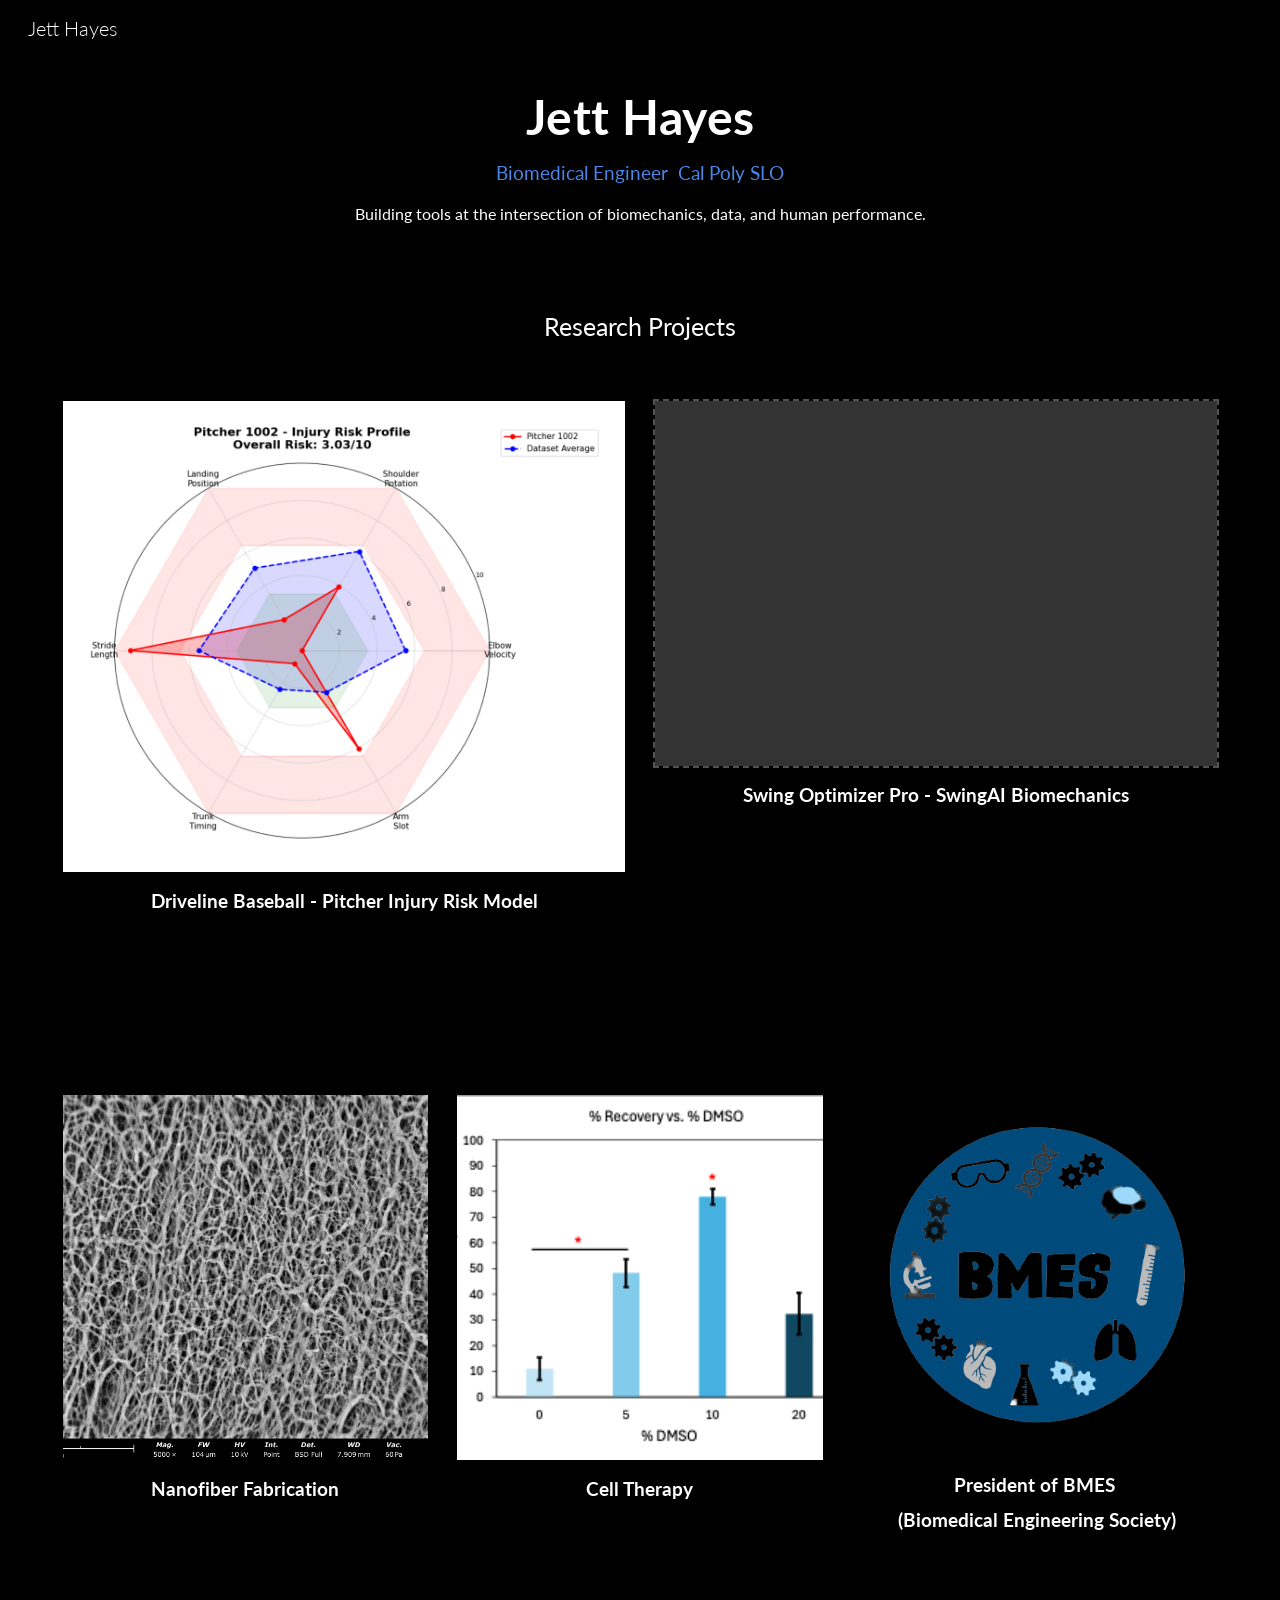
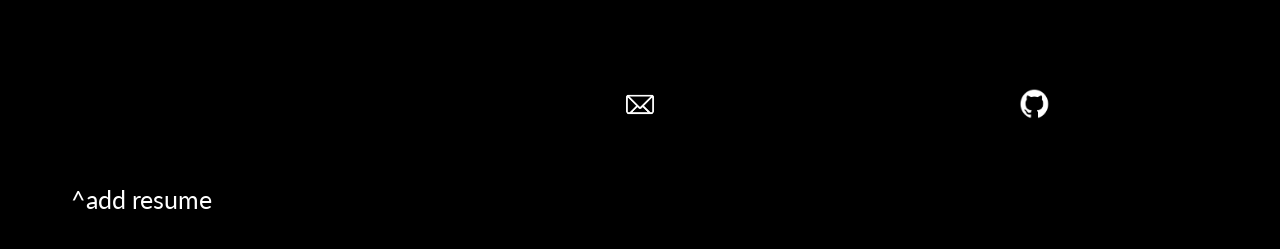
==== Home.html @ c7acafda "Add files via upload" ====
<!DOCTYPE html><html lang="en"><head><meta charset="utf-8"><script nonce="Srxcqov6Ym1_l5o9-rh7ig">var DOCS_timing={}; DOCS_timing['sl']=new Date().getTime();</script><script nonce="Srxcqov6Ym1_l5o9-rh7ig">function _DumpException(e) {throw e;}</script><script data-id="_gd" nonce="Srxcqov6Ym1_l5o9-rh7ig">window.WIZ_global_data = {"K1cgmc":"%.@.[null,null,null,[3,1,[1775484490,108156000],4],null,0]]","TSDtV":"%.@.[[null,[[45736426,null,null,0.5,null,null,\"AtjTse\"],[45759550,null,false,null,null,null,\"ipHXZe\"],[45681910,null,true,null,null,null,\"OKXfNb\"],[45702908,0,null,null,null,null,\"YUmR1e\"],[45736423,null,false,null,null,null,\"KdGYpb\"],[45712870,null,false,null,null,null,\"J04FPb\"],[45760386,null,false,null,null,null,\"B22Yae\"],[45699018,null,null,null,\"hoiy8M2zL0suK1NZr2K0T7URFV3w\",null,\"evsAs\"],[45775424,null,false,null,null,null,\"ChJt5d\"],[45678214,null,null,null,\"qYGgY5L4A0suK1NZr2K0QusvQmcX\",null,\"VL579e\"],[45703610,null,false,null,null,null,\"UtcGCc\"],[45677726,null,false,null,null,null,\"C5oZKe\"],[45658679,null,true,null,null,null,\"qdTkee\"],[45727273,null,false,null,null,null,\"dMkROb\"],[45724459,null,null,null,\"rHrAD6ykh0suK1NZr2K0TB6fPtWB\",null,\"CE91jd\"],[45747674,null,false,null,null,null,\"uwvdNc\"],[45676183,null,false,null,null,null,\"EpABPb\"],[45699426,null,true,null,null,null,\"qWUOSd\"],[45679175,null,false,null,null,null,\"OETeme\"],[45773554,null,false,null,null,null,\"twqoIf\"],[45677009,null,false,null,null,null,\"JkUdKe\"],[45678187,null,false,null,null,null,\"OrvCpd\"],[45672203,null,false,null,null,null,\"jDBBvd\"],[45723283,null,false,null,null,null,\"SoWiLc\"],[45723104,null,false,null,null,null,\"EkiEee\"],[45747769,null,true,null,null,null,\"pkwVub\"],[45672066,null,true,null,null,null,\"E1A5lb\"],[45742776,null,true,null,null,null,\"wyKum\"],[45725720,null,false,null,null,null,\"ZBeYxd\"],[45725181,null,null,null,\"\",null,\"QOhO3d\"],[45751442,null,true,null,null,null,\"f4YkJ\"],[45686662,null,true,null,null,null,\"go03Eb\"],[45691859,null,false,null,null,null,\"p9TOQ\"],[45730498,null,false,null,null,null,\"ZycXJf\"],[45674760,null,null,null,\"Q2udpf42g0suK1NZr2K0SS4sTYE7\",null,\"E55iCf\"],[45746367,null,false,null,null,null,\"GFsSZ\"],[45724955,null,true,null,null,null,\"Lhvui\"],[45775584,0,null,null,null,null,\"bjSjmf\"],[45775398,null,false,null,null,null,\"ejP0Cd\"],[45673686,null,false,null,null,null,\"TVdkuc\"],[45673687,null,false,null,null,null,\"OQKgkd\"],[45681145,null,true,null,null,null,\"hV6kcd\"],[45724030,null,false,null,null,null,\"V0bNGd\"],[45746380,null,false,null,null,null,\"fkqxGb\"],[45672211,null,false,null,null,null,\"Wgtd8c\"],[45691858,null,false,null,null,null,\"rWzu0d\"],[45728726,null,false,null,null,null,\"yMFQX\"],[45746750,null,false,null,null,null,\"CRyfMe\"],[45751415,null,false,null,null,null,\"fJBcbd\"],[45679439,null,false,null,null,null,\"DNzQwe\"],[45699017,null,null,null,\"rffTE8sLk0suK1NZr2K0RtLUVxzE\",null,\"tWGWgc\"],[45693258,null,null,null,null,null,\"BrCRse\",[\"[[\\\"en\\\",\\\"en-US\\\",\\\"en-GB\\\",\\\"en-CA\\\",\\\"en-AU\\\",\\\"en-IN\\\",\\\"en-IE\\\",\\\"en-NZ\\\",\\\"en-ZA\\\"]]\"]],[45765410,null,false,null,null,null,\"CaEMO\"],[45754885,null,false,null,null,null,\"rKnVYd\"],[45686664,null,true,null,null,null,\"P0fSX\"],[45676780,null,false,null,null,null,\"GSMsUe\"],[45752217,null,false,null,null,null,\"N9LDI\"],[45686665,null,true,null,null,null,\"xGJelc\"],[45668197,null,true,null,null,null,\"pReYPb\"],[45674975,null,false,null,null,null,\"sBUhfc\"],[45674758,null,false,null,null,null,\"ZHtfUc\"],[45676996,null,false,null,null,null,\"KFVYtf\"],[45706188,null,false,null,null,null,\"OF1zrd\"],[45706819,null,false,null,null,null,\"aPAx2b\"],[45742777,null,true,null,null,null,\"PPsZu\"],[45714946,null,true,null,null,null,\"ZYrane\"],[45664242,null,false,null,null,null,\"o4hKqd\"],[45672205,null,true,null,null,null,\"E7dKkc\"],[45751437,null,true,null,null,null,\"HgnE6e\"],[45769147,null,false,null,null,null,\"DFM4ae\"],[45729696,null,null,1,null,null,\"UeMd4b\"],[45730222,null,null,30000,null,null,\"qnlClb\"],[45747553,null,true,null,null,null,\"NIUGN\"],[45774972,null,false,null,null,null,\"Bn84Kd\"],[45677729,null,false,null,null,null,\"wzZQPd\"],[45681147,null,true,null,null,null,\"pgDArb\"],[45752218,null,false,null,null,null,\"Gktqke\"],[45715626,null,false,null,null,null,\"ERq70c\"],[45658949,null,true,null,null,null,\"NfShlf\"],[45676754,null,false,null,null,null,\"YwbU8\"],[45722047,null,null,null,null,null,\"D6k5oe\",[\"[[\\\"af\\\",\\\"am\\\",\\\"ar\\\",\\\"ar-EG\\\",\\\"ar-001\\\",\\\"az\\\",\\\"be\\\",\\\"bg\\\",\\\"bn\\\",\\\"ca\\\",\\\"ceb\\\",\\\"cs\\\",\\\"da\\\",\\\"de\\\",\\\"el\\\",\\\"en\\\",\\\"es\\\",\\\"es-419\\\",\\\"es-ES\\\",\\\"es-MX\\\",\\\"es-US\\\",\\\"et\\\",\\\"eu\\\",\\\"fa\\\",\\\"fi\\\",\\\"fil\\\",\\\"fr\\\",\\\"fr-FR\\\",\\\"fr-CA\\\",\\\"gl\\\",\\\"gu\\\",\\\"hi\\\",\\\"hr\\\",\\\"ht\\\",\\\"hu\\\",\\\"hy\\\",\\\"id\\\",\\\"is\\\",\\\"it\\\",\\\"iw\\\",\\\"ja\\\",\\\"jv\\\",\\\"ka\\\",\\\"kn\\\",\\\"ko\\\",\\\"kok\\\",\\\"la\\\",\\\"lt\\\",\\\"lv\\\",\\\"mai\\\",\\\"mk\\\",\\\"ml\\\",\\\"mr\\\",\\\"ms\\\",\\\"my\\\",\\\"ne\\\",\\\"nl\\\",\\\"no\\\",\\\"nb-NO\\\",\\\"nn-NO\\\",\\\"or\\\",\\\"pa\\\",\\\"pl\\\",\\\"ps\\\",\\\"pt\\\",\\\"pt-BR\\\",\\\"pt-PT\\\",\\\"ro\\\",\\\"ru\\\",\\\"sd\\\",\\\"si\\\",\\\"sk\\\",\\\"sl\\\",\\\"sq\\\",\\\"sr\\\",\\\"sv\\\",\\\"sw\\\",\\\"ta\\\",\\\"te\\\",\\\"th\\\",\\\"tr\\\",\\\"uk\\\",\\\"ur\\\",\\\"vi\\\",\\\"zh\\\",\\\"zh-Hans-CN\\\",\\\"zh-Hant-TW\\\",\\\"zh-CN\\\",\\\"zh-TW\\\",\\\"zh-Hans\\\",\\\"zh-Hant\\\",\\\"nl-NL\\\"]]\"]],[45678215,null,null,null,\"6PSdkFYUx0suK1NZr2K0SmPPgaGe\",null,\"JR8rtc\"],[45767159,0,null,null,null,null,\"yDErgc\"],[45699702,null,false,null,null,null,\"Xo3sI\"],[45678217,null,null,0.01,null,null,\"RL6SLc\"],[45672085,null,true,null,null,null,\"FJbUAf\"],[45750887,null,false,null,null,null,\"WTvwUd\"],[45703717,null,false,null,null,null,\"ZfxSFe\"],[45765314,null,false,null,null,null,\"jNI7Hb\"],[45674285,null,false,null,null,null,\"zRoGXc\"],[45679713,null,false,null,null,null,\"EEZ1dd\"],[45775440,null,false,null,null,null,\"LBBJ2e\"],[45710394,null,false,null,null,null,\"ZsDmSd\"],[45729695,null,false,null,null,null,\"tYEdHb\"],[45729467,null,false,null,null,null,\"kKLGLb\"],[45769154,null,false,null,null,null,\"OPleEe\"],[45674761,null,null,0.5,null,null,\"GpQcOb\"],[45736482,null,false,null,null,null,\"DAnsv\"],[45677526,null,null,null,\"hZeGRZs5p0suK1NZr2K0V3syYPHo\",null,\"KtCfwd\"],[45772691,null,false,null,null,null,\"A6J3Xb\"],[45709342,null,false,null,null,null,\"Ab7Nmd\"],[45760024,null,false,null,null,null,\"iKoeab\"],[45721408,null,false,null,null,null,\"smbAqe\"],[45736727,null,false,null,null,null,\"JJHfwf\"],[45724259,null,false,null,null,null,\"Sjqsdf\"],[45672206,null,false,null,null,null,\"qxTK9b\"],[45752219,null,false,null,null,null,\"QIG0Je\"],[45736425,null,null,null,\"Z7vabQzZ0Bn3gbW4AcZC0TfvmSab\",null,\"fFl01\"],[45739155,null,false,null,null,null,\"Ljfylf\"],[45696085,null,false,null,null,null,\"g3Gc7d\"],[45769440,null,false,null,null,null,\"usHrq\"],[45707719,null,false,null,null,null,\"GtbvFd\"],[45672527,null,true,null,null,null,\"LIKBre\"],[45731897,null,false,null,null,null,\"NK5elf\"],[45745030,null,false,null,null,null,\"HKORbd\"],[45682655,null,false,null,null,null,\"riQMFe\"],[45728555,null,null,null,\"\",null,\"ptUmFe\"],[45683718,null,true,null,null,null,\"zQUS6d\"],[45725182,null,null,null,\"\",null,\"McLXzc\"],[45751476,null,false,null,null,null,\"gwKlXb\"],[45746766,null,true,null,null,null,\"a6khDf\"],[45744297,null,false,null,null,null,\"HAj7Mb\"],[45772706,null,false,null,null,null,\"LZgWZ\"],[45754280,null,false,null,null,null,\"j636ic\"],[45744234,null,false,null,null,null,\"LtNgOd\"],[45672202,null,false,null,null,null,\"CyvTSb\"],[45686667,null,true,null,null,null,\"ek81nf\"],[45658731,null,true,null,null,null,\"zMe6ub\"],[45724458,null,false,null,null,null,\"MRpQbd\"],[45658716,null,true,null,null,null,\"Fa3cob\"],[45685754,null,true,null,null,null,\"OyPt5\"],[45661086,null,false,null,null,null,\"wfVdS\"],[45735477,null,false,null,null,null,\"qK0Vqb\"],[45672213,null,false,null,null,null,\"BfWTle\"],[45677456,null,false,null,null,null,\"pyUPD\"],[45658644,null,true,null,null,null,\"ZdwoD\"],[45768710,null,false,null,null,null,\"a6GDme\"],[45696263,null,null,null,null,null,\"W12Bse\",[\"[[\\\"feature named `pageObserver` was not found\\\",\\\"feature named `hover` was not found\\\"]]\"]],[45658291,null,true,null,null,null,\"OSuRGd\"],[45689771,null,false,null,null,null,\"dkdoVc\"],[45716368,null,false,null,null,null,\"Rd9FMb\"],[45757518,null,false,null,null,null,\"hbO0Gd\"],[45724460,null,null,0.5,null,null,\"U6t0Ob\"],[45748160,null,true,null,null,null,\"SX7P2b\"],[45735651,null,true,null,null,null,\"QEOLhc\"],[45730792,null,false,null,null,null,\"m0Fg3c\"],[45730506,null,false,null,null,null,\"qhuWUc\"],[45752216,null,false,null,null,null,\"EJg6N\"],[45681790,null,false,null,null,null,\"uPCxtc\"],[45769023,null,false,null,null,null,\"z66fFe\"],[45686666,null,true,null,null,null,\"dZ9mjb\"],[45686663,null,true,null,null,null,\"KGh4Cc\"],[45747887,null,false,null,null,null,\"BvfvHb\"],[45725770,null,false,null,null,null,\"yRc2q\"],[45708298,null,false,null,null,null,\"T4IN0c\"],[45696552,null,false,null,null,null,\"f1ZShc\"],[45746067,null,false,null,null,null,\"wK00sd\"],[45751187,null,false,null,null,null,\"OuEQae\"],[45674759,null,null,null,\"nHWnsqMqi0suK1NZr2K0QMJZfKqX\",null,\"xH7haf\"]],\"CAMSdh1z3JP2NwPgpw0DnAMD4S8DeAPR1AaFEQOsNwPBlwwDhooFA04D4gYDTgNbA2QD3tQFA56pFQOjBgOV2UyV5gUDngYDxQYDwgb35ycDvrCKAgOPvR4D4egUA7QGA8jNCgOP6wUDgFcDsY4GA8X+CwPjBQO63RM\\u003d\"]]]","nQyAE":{}};</script><script nonce="Srxcqov6Ym1_l5o9-rh7ig">_docs_flag_initialData={"docs-ails":"docs_warm","docs-fwds":"docs_nf","docs-crs":"docs_crs_nfd","docs-fl":1,"docs-hpr":0,"docs-orl":9,"docs-rls":4,"docs-shdn":1,"docs-eivt":false,"info_params":{"token":"AHL0AtL0WoNGd3ADVmhuLuImVCdG5gMbkQ:1775699947230"},"docs-epfdfjes":true,"docs-esaf":false,"docs-ecdh":true,"docs-eawbwm":true,"docs-eavlbm":true,"docs-ecbwm":true,"docs-ecucbwm":true,"docs-edlmbm":true,"docs-eabpcmewm":false,"docs-eabtzmewm":false,"docs-eabtsmewm":false,"docs-eaicewm":false,"docs-easdewm":false,"docs-eassewm":false,"docs-eaebewm":false,"docs-eafcmcewm":false,"docs-eavssewm":false,"docs-ebodewm":false,"docs-ebrfdewm":false,"docs-ebasdewm":false,"docs-ebpsewm":false,"docs-ecnbewm":false,"docs-ecedcdewm":false,"docs-ecsewm":false,"docs-ectdcdewm":false,"docs-ectscdewm":false,"docs-eclrbewm":false,"docs-eclsecewm":false,"docs-ecssewm":false,"docs-ectwm":false,"docs-ecgdewm":false,"docs-edsewm":false,"docs-edsnmewm":false,"docs-ewcfer":true,"docs-edwb":false,"docs-edibewm":false,"docs-edeibewm":false,"docs-eegdewm":false,"docs-ewubum":false,"docs-ewmcsm":false,"docs-ewmsm":false,"docs-eewsm":true,"docs-efcmewm":false,"docs-efrdwm":true,"docs-efasewm":false,"docs-eftsewm":false,"docs-eftbewm":false,"docs-efosewm":false,"docs-egasewm":false,"docs-eipdewm":false,"docs-elicewm":false,"docs-elmwbewm":false,"docs-elfcbewm":false,"docs-empwm":true,"docs-emdewm":false,"docs-emadwm":true,"docs-ensdewm":false,"docs-eodcewm":false,"docs-epsdewm":false,"docs-epftewm":false,"docs-eppbewm":false,"docs-epticewm":false,"docs-epacewm":false,"docs-epbtewm":false,"docs-eppvdewm":false,"docs-eppmewm":false,"docs-epdwm":true,"docs-epecewm":false,"docs-eptsewm":false,"docs-eqsewm":false,"docs-erssewm":false,"docs-ertdewm":false,"docs-erhswm":false,"docs-esacewm":false,"docs-essr":true,"docs-essewm":false,"docs-esswm":false,"docs-esndewm":false,"docs-esdwm":false,"docs-esosewm":false,"docs-esssewm":false,"docs-esctwm":false,"docs-ettpdewm":false,"docs-ettrsewm":false,"docs-etsewm":false,"docs-etibewm":false,"docs-etesewm":false,"docs-etcsewm":false,"docs-ethsewm":false,"docs-evgcewm":false,"docs-evosewm":false,"docs-evssewm":false,"docs-ewbm":true,"docs-efhebwm":true,"docs-erbwm":true,"docs-eicwdubl":true,"docs-hmg":true,"uls":"{\"langs\":[\"en\"],\"itcs\":[],\"selected\":\"\",\"activated\":false}","docs-idu":false,"customer_type":"ND","scotty_upload_url":"/upload/sites/resumable","docs-edcfmb":false,"docs-erlbwfa":false,"docs-net-udmi":500000,"docs-net-udpt":40000,"docs-net-udur":"/upload/blob/sites","docs-net-usud":true,"docs-obsImUrl":"https://ssl.gstatic.com/docs/common/netcheck.gif","docs-text-ewf":true,"docs-wfsl":["ca","da","de","en","es","fi","fr","it","nl","no","pt","sv"],"docs-efrsde":true,"docs-efpsf":true,"docs-edfn":true,"docs-efpsp":true,"docs-ecuach":false,"docs-cclt":2033,"docs-ecci":true,"docs-esi":false,"docs-cei":{"i":[116561093,5773678,101881986,105180902,116999234,116421299,117642488,105439179,102548529,50273536,101629734,102690608,101917193,103286452,101562414,117557280,103289278,105302081,102691295,14101510,117706016,5704621,102161455,116830433,102944790,95104327,94902298,101519288,94434265,117382832,116980495,50596342,104857663,5740814,104975016,116567576,117997204,115780466,102956693,71855008,116503963,116221342,105393819,94692306,95112881,71659821,105255666,102517344,117755820,116685399,118246247,117166647,117924608,94333171,50561351,102074095,105117315,49833470,104907819,94629765,48966122,115509990,49472071,5776517,5743124,102926531,118010933,102932595,50549563,50266230,94353376,116448407,115669266,71798436,117755716,116538524,104761759,94904097,117888886,71530091,102883766,101492739,118219914,116372485,103343838,102198290,115990679,116407665,102972677,71897835,104573907,102944273,103354304,116449516,71742937,116059353,102280636,117782123,118172011,118171214,115601127,71079946,70971264,117848953,5767851,94523176,116786198,116613094,117461421,102988277,117757376,103296042,49822929,5738529,99457815,117556935,14101534,102944587,101836979,117632590,103326415,117756394,103355651,95182375,102030650,102741234,116714312,117859867,105082105,117617889,99251991,116948609,105085077,71658048,116470832,116609479,71387897,99402339,102909755,117268965,94327679,116783827,102287872,101922747,104699512,95087225,117792032,102685389,94624873,103355361,105125325,5706836,102402687,104615603,102262257,117037076,116550348,71085249,105140253,117461585,5762259,50297084,101855247,116613710,101887682,102146695,103285974,102944508,102944685,102973368,117457966,117021174,99368800,49924714,104575496,5774852,116924992,95087194,116704081,101823191,117995685,102469868,116276469,102343388,71544842,50503787,14101306,102062484,117736030,105360426,49769345,118155412,101631199,116858282,102727407,71679488,50562792,102762323,102244497,5747265,103011426,49926261,118094557,102807798,105346293,14101502,117228254,116416042,49842863,102059549,104940405,116923675,49644023,102062464,5798996,118269184,117803806,94864661,116561278,103289108,117026878,115909749,105112588,49979666,71825391,94813491,71730965,105373832,117070812,102925827,101837424,102887244,102721214,102430629,71710048,104963310,105292843,102787563,94660803,117775368,117842181,71960548,117410074,118179261,102343044,117895908,102944194,116250613,102070938,94661810,71546433,117290338,105114687,103163052,117070450,116714309,102903668,102867843,101687125,116919494,117952935,104530129,118000445,95317490,102685934,104976625,49823172,50586970,102692252,118044533,94785237,103176018,105283695,71465955,95314810,49498941,104962265,103354860,104575337,116840686,102921501,5703839,102199050,116235481,71528605,116176817,101933489,116428888,117711596,94918960,104983177,116425642,104575696,115626447,71387240,117683635,71689868,117528468,71120976,117786793,103322529,117528471,118254619,116496398,117136347,94819000,94744864,116763217,117755703,118171121,104769601,115779829,117530142,103281955,115626266,5706832,71652641,117999163,101922888,117859913,71899288,102236234,99440861,102691162,103288314,115818443,117037621,94819470,116495785,117037625,116542687,116704119,116874913,117026879,116593749,116307750,116685789,116361234,116459680,116877099,118275356,117995703,117995689,117995679,117995696,116561088,5773662,101881970,105180894,116999226,116421291,105439171,102548521,50273528,101629726,102690600,101917185,103286444,101562406,103289273,105302073,102691290,102161447,116830428,102944785,95104319,94902290,101519280,94434257,116980487,50596334,104857655,5740798,104975008,116567571,115780458,102956685,71855000,116221334,105393811,94692298,95112873,71659813,105255658,102517339,94333163,50561343,102074087,105117307,49833462,104907811,94629757,48966114,115509982,49472063,5776501,5743108,102926523,102932587,50549555,50266222,94353368,115669258,71798420,116538516,104761751,94904089,117888878,71530083,102883758,101492731,116372477,103343830,102198282,115990671,102972669,71897827,104573899,102944268,103354296,71742921,116059345,102280628,115601119,71079938,70971256,117848945,5767835,94523168,102988272,103296034,49822921,5738513,99457807,102944582,101836971,103326407,103355643,95182369,102030642,102741226,105082097,99251983,116948601,105085069,71658040,116609471,71387889,99402331,102909750,117268957,94327671,116783822,102287864,101922739,104699504,95087217,102685384,94624865,103355353,105125317,102402679,104615595,102262249,117037068,71085241,105140245,5762243,50297076,101855239,101887674,102146687,103285966,102944503,102944680,102973360,117457958,117021158,99368792,49924706,104575491,5774836,95087186,101823183,102469860,116276461,102343380,71544834,50503779,102062468,105360418,49769337,101631191,116858277,102727402,71679480,50562784,102762315,102244489,103011418,49926253,118094552,102807790,105346285,117228238,116416034,49842855,102059541,104940397,49644015,102062448,5798980,94864653,116561273,103289103,115909741,105112583,49979658,71825383,94813483,71730949,105373824,117070807,102925819,101837416,102887236,102721209,102430621,71710040,104963302,105292835,102673375,94660795,117842165,71960540,104575894,102343036,117895900,102944189,116250605,102070930,94661802,71546425,117290330,105114679,103163044,117070445,102903660,102867835,101687117,102718390,95317482,102685929,104976617,49823164,50586962,95124990,94785229,103176010,105283687,71465947,95314802,49498933,102249831,103354852,104575332,116840681,102921493,102199034,116235476,71528597,116176809,101933481,94918952,104983169,104575691,115626439,71387232,71689860,71120968,117786785,103322521,94818995,94744856,116763209,94940194,104769585,115779821,103281950,115626258,101922880,71899280,102236226,99440853,102691157,103288306,115818438,94819465],"cf":{"enable_homescreen_priority_docs":[null,0],"enable_homescreen_priority_docs_promo":[null,0],"enable_homescreen_action_items_structured_query":[null,0]}},"docs-est":"CAMSCBUD9NL9Nx0H","docs-exfv":false,"docs-li":"104240","docs-trgthnt":"","docs-etmhn":false,"docs-thnt":"","docs-hbt":[],"docs-hdet":["nMX17M8pQ0kLUkpsP190WPbQDRJQ","17hED8kG50kLUkpsP190TThQn3DA","BDNZR4PXx0kLUkpsP190SJtNPkYt","Etj5wJCQk0kLUkpsP190NwiL8UMa","xCLbbDUPA0kLUkpsP190XkGJiPUm","2NUkoZehW0kLUkpsP190UUNLiXW9","yuvYtd5590kLUkpsP190Qya5K4UR","ZH4rzt2uk0kLUkpsP190UDkF5Bkq","uQUQhn57A0kLUkpsP190WHoihP41","93w8zoRF70kLUkpsP190TxXbtSeV","fAPatjr1X0kLUkpsP190SaRjNRjw","T4vgqqjK70kLUkpsP190ScPehgAW","JyFR2tYWZ0kLUkpsP190Rn3HzkxT","ufXj7vmeJ0kLUkpsP190QURhvJn2","KFks7UeZ30kLUkpsP190UUMR6cvh","LcTa6EjeC0kLUkpsP190RKgvW5qi","s3UFcjGjt0kLUkpsP190Z45ftWRr","o99ewBQXy0kLUkpsP190Nq2qr6tf","PHVyy5uSS0kLUkpsP190SUsYo8gQ","yZn21akid0iSFTCbiEB0WPiGEST3","h2TtqzmQF0kLUkpsP190YPJiQt7p","MZi9vb5UC0kLUkpsP190ReUhvVjy","dSR6SPjB80kLUkpsP190Y3xHa9qA","Bz6B7VmLu0kLUkpsP190W3FeobP7","AiLoubzsd0kLUkpsP190XtYNPgYT","2J3DVQoVh0kLUkpsP190R5wShSrC","MLmbZasLS0kLUkpsP190YHf6Zjsf","S1T4ezMsZ0kLUkpsP190U6GfQUxi","LwAAPYPwi0kLUkpsP190TR4aaiFR","zZpS7TtwA0kLUkpsP190SJfhmHn8","LqadmuFLc0kLUkpsP190VqMgRe9G","PyRpJWvnF0kLUkpsP190X6czxBQU","oiu5UhKXt0kLUkpsP190XWFatA4U","m3m67mpQU0kLUkpsP190RpzeM6tt","N5u4VeWhx0iSFTCbiEB0VUTNdX6g","XM16tjwrD0iSFTCbiEB0NfzvTeuU","ybYTJk1eD0iSFTCbiEB0QV4rkzSF","TgXar1TSG0iSFTCbiEB0SsXMaKuP","JYfGDkExa0iSFTCbiEB0TTQnEDtH","2i9JBUZ3w0iSFTCbiEB0RytbUoNq","pgvTVXNKa0iSFTCbiEB0ShqmBTMR","NsVnd81bW0iSFTCbiEB0RhcXEK9M","rTQirATnb0iSFTCbiEB0W5cPcA7D","wNyww2Syr0iSFTCbiEB0Pzsbemba","DVdpfbqGj0iSFTCbiEB0RP4dMdFg","WKN3dsuG20iSFTCbiEB0NtEYhMK7","S5iPRteXX0iSFTCbiEB0YkMazE6h","6hmou1AcB0iSFTCbiEB0R9rZWXdz","wvo4NcLUj0iSFTCbiEB0Tt7mcVxE","HWuSeN2AB0iSFTCbiEB0PoBwHT2F","rMLvYG5Cd0iSFTCbiEB0VMB6o5sk","EnxXFzAMR0iSFTCbiEB0NxWnFJEU","rTcCMw3BM0mHq3jmV6o0RHeAExRK","HUYzfGVRa0mHq3jmV6o0Uxe2caXK","1XYMmM1Cu0mHq3jmV6o0Z3pEi8xm","xHhMJiXiV0mHq3jmV6o0WB8WinyM","xwSFpxEiU0mHq3jmV6o0PcnvcKmd","4MBkBg26q0mHq3jmV6o0QeKPRMpY","y5g8iW2T80mHq3jmV6o0Nr8SAj4C","W9YRKy3Lb0iSFTCbiEB0Xfs1EfPr","Ed3nhrN8D0iSFTCbiEB0RN4bJ53y","zxDKY7PC10iSFTCbiEB0UDYPJwDZ","bhEyDmbwi0mHq3jmV6o0TngCF1v2","6rKYZ6uHA0mHq3jmV6o0TeDZjgB8","71Deousgx0mHq3jmV6o0WXBQiyzi","sVEZbUAa70mHq3jmV6o0TNq1M7FF","8ZPFZT5nG0mHq3jmV6o0PJ5yoVh4","P55v8p4Lk0mHq3jmV6o0VjggjHMV","QqnZoz9ko0mHq3jmV6o0QskzBcHn","Nq8mdjdGg0mHq3jmV6o0WShxQA39","6nr31z9Wv0mERqSGkGf0VhuvAXWC","RLHeYNm410mERqSGkGf0Y817EUFK","vmx68XtfJ0mERqSGkGf0RCUBfsQr","687J7yD1q0mERqSGkGf0RVmMYHo1","qwhWQy8Zi0mERqSGkGf0W2tdypUF","wF8Sk241e0mERqSGkGf0YNtN6gpV","ijUhdx2QN0mERqSGkGf0TSD26iBJ","3iBLaMnuG0mERqSGkGf0VdY8XuLS","cFR77YEGo0iSFTCbiEB0PcMDWjX2","evUYuNCS80mERqSGkGf0Psi8j3Dw","soWncRV7C0mERqSGkGf0PZheXrWA","TvjoiCaar0mERqSGkGf0S9qS5adj","txL54xWLC0mERqSGkGf0XoEGTvCu","MP3EsW1un0mERqSGkGf0QDkfTxat","N1q4Y3fqz0mERqSGkGf0W1oPWWoc","pnKWhXiJi0mERqSGkGf0RDJejrBm","uLoGBsxEp0mERqSGkGf0Umz4HBC5","zu73Bdvrn0mERqSGkGf0P7FS5ZnG","ffZmMGtYT0suK1NZr2K0QUxSzEMN","NagbcZWyB0suK1NZr2K0SJmfmJ3n","KMcLKvubv0suK1NZr2K0PLMUJ7zr","a13ejFS5i0suK1NZr2K0WzewY5tP","pZ1hXv7ve0suK1NZr2K0U5qoNhyU","pwLDucJZU0ezFcgqx310NgtmYpbV","TCKDVQ6J0Bn3gbW4AcZC0PQKypCa","Z7vabQzZ0Bn3gbW4AcZC0TfvmSab","UUNcLtsso0mERqSGkGf0Uwg2tMZa","wYCZkqoz10fBWirfAym0S1sADKbJ"],"docs-hunds":false,"docs-hae":"PROD","docs-ehn":true,"docs-api-keys":{"espresso_api_key":"AIzaSyC5fSInmRgPcwXTFvk7mnVLT4rYPiLh3BI","cloud_search_api_key":"AIzaSyDaZup8JMoUszICq24hC3gjW69v7xXjb6M","appsgrowthpromo_api_key":"AIzaSyD2aoAETJHXO1f_X3uPTOvwcMmDBK5-yEk"},"docs-effeoima":true,"docs-etut":true,"docs-emec":true,"docs-ertis":false,"docs-etsonc":false,"docs-euvtistl":false,"docs-effnp":false,"docs-effnpf":false,"docs-dcheg":false,"docs-pdhp":false,"buildLabel":"editors.sites-frontend_20260401.02_p0","docs-show_debug_info":false,"docs-edmlf":false,"docs-eemc":false,"docs-emleow":true,"docs-emlewpc":true,"docs-rmls":"DEFAULT_NO_RETRY","ondlburl":"//docs.google.com","drive_url":"//drive.google.com","app_url":"https://sites.google.com/","drive_base_url":"//drive.google.com","docs-gsmd":"https://workspace.google.com","docs-icdmt":["image/png","image/jpeg"],"docs-mip":50000000,"docs-mif":1000,"docs-msid":32767,"docs-emid":false,"docs-mib":50000000,"docs-mid":2048,"docs-rid":1024,"docs-ejsp":false,"docs-jspmpdm":30000.0,"docs-jspsim":8.0,"docs-jsptp":0.01,"docs-elbllqpm":true,"docs-phe":"https://contacts.google.com","docs-egpees":true,"docs-eph":true,"docs-istdr":false,"docs-escmv":false,"docs-sup":"","docs-seu":"https://sites.google.com/d/1wUPc3PikwzBIrK4CRcDTS5gPOKSgV6L3/edit","docs-ucd":"docs.usercontent.google.com","docs-sccfo":"PROD","docs-uptc":["ofip","rr","lsrp","noreplica","tam","ntd","ths","ouid","ca","sh","sle","dl","hi","hi_ext","usp","urp","utm_source","utm_medium","utm_campaign","utm_term","utm_content"],"docs-doddn":"","docs-uddn":"","docs-ugn":"Jett","docs-spdy":false,"xdbcfAllowHostNamePrefix":true,"xdbcfAllowXpc":false,"docs-dbctc":false,"docs-cbcwro":true,"docs-ebctcio":false,"docs-iror":false,"docs-epq":true,"docs-upap":"/prefs","docs-euit":false,"docs-tst":"","docs-eia":true,"docs-ilbefsd":false,"docs-lbefm":0,"docs-lbesty":0,"docs-elsic":false,"docs-thtea":false,"docs-tdc":"[{\"id\":\"0:Basics\",\"name\":\"Basics\",\"deletedIds\":[]},{\"id\":\"0:Brochures\",\"name\":\"Brochures \\u0026 newsletters\",\"deletedIds\":[]},{\"id\":\"0:Calendars\",\"name\":\"Calendars \\u0026 schedules\",\"deletedIds\":[]},{\"id\":\"0:Business\",\"name\":\"Contracts, onboarding, and other forms\",\"deletedIds\":[]},{\"id\":\"0:Finance\",\"name\":\"Finance \\u0026 accounting\",\"deletedIds\":[]},{\"id\":\"0:Letters\",\"name\":\"Letters\",\"deletedIds\":[]},{\"id\":\"0:Reports\",\"name\":\"Reports \\u0026 proposals\",\"deletedIds\":[]},{\"id\":\"0:Planners\",\"name\":\"Trackers\",\"deletedIds\":[]},{\"id\":\"Unparented\",\"name\":\"Uncategorized\",\"deletedIds\":[\"0:NoTemplateCategories\"]}]","docs-ttt":0,"docs-tcdtc":"[]","docs-ividtg":false,"docs-hetsdiaow":false,"docs-edt":true,"docs-tafl":true,"docs-puvtftv":true,"docs-erdiiv":false,"docs-eemt":["image"],"docs-eqspdc":true,"docs-roosb":false,"docs-esehbc":false,"docs-sqcuu":true,"docs-uaid":false,"docs-uaqs":0,"docs-acap":["docs.security.access_capabilities",1,1,1,1,1,1,1,1,1,1,1,1,1,1,1,0,1,1,1,0,0,0,1,0,0,0,1,0],"docs-ci":"1wUPc3PikwzBIrK4CRcDTS5gPOKSgV6L3","docs-eccfs":false,"docs-eep":false,"docs-ndt":"Untitled site","docs-plu":"//ssl.gstatic.com/docs/common/product/sites_lockup2.png","docs-plwtu":"//ssl.gstatic.com/docs/common/product/sites_app_icon1.png","docs-prn":"Google Sites","docs-sprn":"","docs-een":false,"docs-as":"","docs-mdck":"","docs-eccbs":false,"docs-mmpt":9000,"docs-erd":false,"docs-uootuns":false,"docs-amawso":false,"docs-ofmpp":false,"docs-anlpfdo":false,"docs-ems":"SHARE_SUBMENU","docs-glu":"","docs-wsu":"","docs-wsup":"","docs-fecgd":false,"docs-pid":"114314088093092670219","docs-ricocpb":false,"docs-dec":false,"docs-ecgd":false,"docs-dsps":true,"docs-ececs":false,"docs-ezdi":false,"docs-ezduole":true,"server_time_ms":1775699947238,"gaia_session_id":"","docs-isb":false,"docs-agdc":false,"docs-anddc":true,"docs-adndldc":false,"docs-clibs":1,"docs-cirts":20000,"docs-cide":true,"docs-cn":"","docs-dprfo":false,"docs-duesf":false,"docs-dom":false,"docs-eacr":false,"docs-eacw":false,"docs-ecer":false,"docs-ecir":true,"docs-ecssl":false,"docs-ecssi":false,"docs-ecped":true,"docs-copy-ecci":false,"docs-edpq":false,"docs-edamc":false,"docs-edomic":false,"docs-edbsms":false,"docs-eddm":false,"docos-edii":false,"docs-edspi":false,"docs-edvpim":false,"docs-edvpim2":false,"docs-fwd":false,"docs-eibs":true,"docs-elds":false,"docs-emp":false,"docs-emcf":true,"docs-emmu":false,"docs-enpks":false,"docs-epmi":false,"docs-epat":true,"docs-ermcf":false,"docs-erpep":true,"docs-ersd":false,"docs-esml":true,"docs-ete":false,"docs-ewlip":true,"docs-echiut":"default","docs-oesf":false,"docs-oursf":false,"docs-plimif":20.0,"docs-srmdue":0.0,"docs-srmoe":0.01,"docs-srmour":0.01,"docs-srmxue":0.0,"docs-sptm":true,"docs-ssi":false,"docs-uoci":"","docs-wesf":false,"docs-xduesf":false,"docs-emmda":false,"docs-edailm":false,"docs-eafst":false,"docs-ectrt":false,"docs-elpta":false,"docs-eltafi":false,"docs-eltafip2":false,"docs-emraffi":true,"docs-eptfafi":false,"docs-eptfi":false,"docs-eptfcl":false,"docs-ersrn":false,"docs-rolibilc":false,"docs-esrl":false,"docs-esqppo":true,"docs-etpi":true,"docs-ipmmp":true,"docs-emmaffr":false,"docs-emmafi":false,"docs-gth":"","docs-ndsom":[],"docs-dm":"application/vnd.google-apps.drive-sdk.897606708560","docs-sdsom":[],"opmbs":50000000,"opmpd":7071,"docs-pe":1,"ophi":"atari","opst":"","opuci":"","docs-ehipo":false,"docs-drk":[],"docs-erkpp":false,"docs-erkfsu":true,"docs-pn":332,"docs-ct":"s","docs-rn":1954492901,"docs-cpv":1,"docs-urouih":false,"docs-hue":"jhayes.f@gmail.com","docs-ect":true,"docs-alu":"https://myaccount.google.com/language","docs-cpks":["[\"887d91030251db50\",\"AAVFbsEDnezSOCTM13TrcvfLDIZXv9gE0ODEJ16pHT3Y7X//ghQnCpFql8oGYColrcPHOJOL1iZi\"]","[\"1a950c2d3e0ca75c\",\"AK2fzyAd8ZQSGCUvqpXGSQD/d/9wm6/etOupNTllX37avQqmup6SaP4j5YEeznzZqAAMDUBM0QUF\"]"],"docs-hasid":"Sites","docs-hdod":"sites.google.com","docs-ehinbd":true,"docs-dphi":false,"docs-hdck":"AIzaSyCF97XfLoejM9NhWDAZeOcjC6kOEsEmv6A","docs-hucs":true,"docs-hufcm":false,"docs-cbrs":50,"docs-cpari":"https://people-pa.clients6.google.com/","docs-cfru":"https://lh3.google.com","docs-ctak":"AIzaSyAWGrfCCr7albM3lmCc937gx4uIphbpeKQ","docs-cgav":0,"docs-cci":2,"docs-gap":"/drive/v2internal","docs-eaotx":false,"docs-ecrerfmo":false,"jobset":"prod","docs-nad":"sites.google.com","docs-ccwt":80,"docs-ut":0,"docs-sol":true,"docs-dvs":2,"docs-dac":2,"docs-ilbrc":true,"docs-dlpe":false,"docs-erre":true,"docs-eqam":false,"docs-euaool":false,"docs-eua":false,"docs-esap":true,"docs-efib":false,"docs-se":false,"docs-eaaw":false,"docs-eecs":false,"docs-ehlbap":true,"docs-emtr":false,"docs-uwzh":false,"docs-dafjera":false,"docs-daflia":false,"docs-dafgfma":false,"docs-ecrpsh":true,"atari-emtpr":false,"atari-eibrm":false,"atari-eipim":false,"atari-etm":false,"atari-mfsnd":10,"docs-text-elawpc":false,"docs-text-usc":true,"atari-bae":true,"docs-text-etsrdpn":false,"docs-text-etsrds":false,"docs-text-endes":false,"docs-text-escpv":false,"docs-text-ecfs":false,"docs-text-eetxp":false,"docs-text-ettctvs":false,"docs-text-escoubs":false,"docs-text-escivs":false,"docs-text-escitrbs":false,"docs-text-eiosmc":false,"docs-text-esic":false,"docs-text-etb":false,"docs-text-esbefr":false,"docs-etshc":false,"docs-text-tbcb":2.0E7,"docs-efsmsdl":false,"docs-text-etof":false,"docs-text-ehlb":false,"docs-text-dwit":false,"docs-text-elawp":false,"docs-eec":true,"docs-esff":false,"docs-ets":false,"atari-ofdu":"https://docs.google.com/picker?protocol\u003dgadgets\u0026parent\u003dhttps://sites.google.com/relay.html\u0026hostId\u003datari-fonts\u0026title\u003dFonts\u0026hl\u003den\u0026newDriveView\u003dtrue\u0026origin\u003dhttps://sites.google.com\u0026navHidden\u003dtrue\u0026multiselectEnabled\u003dtrue\u0026selectButtonLabel\u003dOK\u0026nav\u003d((%22fonts%22))","atari-jefp":"/_/jserror","docs-jepp":"/_","docs-fpid":104240,"docs-enable_feedback_svg":true,"docs-hauc":true,"docs-dli":false,"docs-liap":"/naLogImpressions","ilcm":{"eui":"AHKXmL0q2TgVemeJDKDmKwUCkPs0rG6N0KXvc62vQPDl0KVxQ9LPjl5Z2LfSAYvtluIln-6A0_aq","je":1,"sstu":1775699947229405,"si":"CN6h1OTV35MDFUI5bwYd3LYzfA","gsc":null,"ei":[5703839,5704621,5706832,5706836,5738513,5738529,5740798,5740814,5743108,5743124,5747265,5762243,5762259,5767835,5767851,5773662,5773678,5774836,5774852,5776501,5776517,5798980,5798996,14101306,14101502,14101510,14101534,48966114,48966122,49472063,49472071,49498933,49498941,49644015,49644023,49769337,49769345,49822921,49822929,49823164,49823172,49833462,49833470,49842855,49842863,49924706,49924714,49926253,49926261,49979658,49979666,50266222,50266230,50273528,50273536,50297076,50297084,50503779,50503787,50549555,50549563,50561343,50561351,50562784,50562792,50586962,50586970,50596334,50596342,70971256,70971264,71079938,71079946,71085241,71085249,71120968,71120976,71387232,71387240,71387889,71387897,71465947,71465955,71528597,71528605,71530083,71530091,71544834,71544842,71546425,71546433,71652641,71658040,71658048,71659813,71659821,71679480,71679488,71689860,71689868,71710040,71710048,71730949,71730965,71742921,71742937,71798420,71798436,71825383,71825391,71855000,71855008,71897827,71897835,71899280,71899288,71960540,71960548,94327671,94327679,94333163,94333171,94353368,94353376,94434257,94434265,94523168,94523176,94624865,94624873,94629757,94629765,94660795,94660803,94661802,94661810,94692298,94692306,94744856,94744864,94785229,94785237,94813483,94813491,94818995,94819000,94819465,94819470,94864653,94864661,94902290,94902298,94904089,94904097,94918952,94918960,94940194,95087186,95087194,95087217,95087225,95104319,95104327,95112873,95112881,95124990,95182369,95182375,95314802,95314810,95317482,95317490,99251983,99251991,99368792,99368800,99402331,99402339,99440853,99440861,99457807,99457815,101492731,101492739,101519280,101519288,101562406,101562414,101629726,101629734,101631191,101631199,101687117,101687125,101823183,101823191,101836971,101836979,101837416,101837424,101855239,101855247,101881970,101881986,101887674,101887682,101917185,101917193,101922739,101922747,101922880,101922888,101933481,101933489,102030642,102030650,102059541,102059549,102062448,102062464,102062468,102062484,102070930,102070938,102074087,102074095,102146687,102146695,102161447,102161455,102198282,102198290,102199034,102199050,102236226,102236234,102244489,102244497,102249831,102262249,102262257,102280628,102280636,102287864,102287872,102343036,102343044,102343380,102343388,102402679,102402687,102430621,102430629,102469860,102469868,102517339,102517344,102548521,102548529,102673375,102685384,102685389,102685929,102685934,102690600,102690608,102691157,102691162,102691290,102691295,102692252,102718390,102721209,102721214,102727402,102727407,102741226,102741234,102762315,102762323,102787563,102807790,102807798,102867835,102867843,102883758,102883766,102887236,102887244,102903660,102903668,102909750,102909755,102921493,102921501,102925819,102925827,102926523,102926531,102932587,102932595,102944189,102944194,102944268,102944273,102944503,102944508,102944582,102944587,102944680,102944685,102944785,102944790,102956685,102956693,102972669,102972677,102973360,102973368,102988272,102988277,103011418,103011426,103163044,103163052,103176010,103176018,103281950,103281955,103285966,103285974,103286444,103286452,103288306,103288314,103289103,103289108,103289273,103289278,103296034,103296042,103322521,103322529,103326407,103326415,103343830,103343838,103354296,103354304,103354852,103354860,103355353,103355361,103355643,103355651,104530129,104573899,104573907,104575332,104575337,104575491,104575496,104575691,104575696,104575894,104615595,104615603,104699504,104699512,104761751,104761759,104769585,104769601,104857655,104857663,104907811,104907819,104940397,104940405,104962265,104963302,104963310,104975008,104975016,104976617,104976625,104983169,104983177,105082097,105082105,105085069,105085077,105112583,105112588,105114679,105114687,105117307,105117315,105125317,105125325,105140245,105140253,105180894,105180902,105255658,105255666,105283687,105283695,105292835,105292843,105302073,105302081,105346285,105346293,105360418,105360426,105373824,105373832,105393811,105393819,105439171,105439179,115509982,115509990,115601119,115601127,115626258,115626266,115626439,115626447,115669258,115669266,115779821,115779829,115780458,115780466,115818438,115818443,115909741,115909749,115990671,115990679,116059345,116059353,116176809,116176817,116221334,116221342,116235476,116235481,116250605,116250613,116276461,116276469,116307750,116361234,116372477,116372485,116407665,116416034,116416042,116421291,116421299,116425642,116428888,116448407,116449516,116459680,116470832,116495785,116496398,116503963,116538516,116538524,116542687,116550348,116561088,116561093,116561273,116561278,116567571,116567576,116593749,116609471,116609479,116613094,116613710,116685399,116685789,116704081,116704119,116714309,116714312,116763209,116763217,116783822,116783827,116786198,116830428,116830433,116840681,116840686,116858277,116858282,116874913,116877099,116919494,116923675,116924992,116948601,116948609,116980487,116980495,116999226,116999234,117021158,117021174,117026878,117026879,117037068,117037076,117037621,117037625,117070445,117070450,117070807,117070812,117136347,117166647,117228238,117228254,117268957,117268965,117290330,117290338,117382832,117410074,117457958,117457966,117461421,117461585,117528468,117528471,117530142,117556935,117557280,117617889,117632590,117642488,117683635,117706016,117711596,117736030,117755703,117755716,117755820,117756394,117757376,117775368,117782123,117786785,117786793,117792032,117803806,117842165,117842181,117848945,117848953,117859867,117859913,117888878,117888886,117895900,117895908,117924608,117952935,117995679,117995685,117995689,117995696,117995703,117997204,117999163,118000445,118010933,118044533,118094552,118094557,118155412,118171121,118171214,118172011,118179261,118219914,118246247,118254619,118269184,118275356],"crc":0,"cvi":[]},"docs-ccdil":false,"docs-eil":true,"docs-egn":"1","docs-eufr":false,"docs-eufsdo/v1/assistwriting":"[[\"Text\",\" sample smart compose suggestion\"],null,\"en-US\"]","docs-dt":"atari","docs-rpod":"appsgrowthpromo-pa.clients6.google.com","docs-nrfd":false,"docs-nrfdfr":false,"docs-sdb":false,"docs-efypr":true,"docs-eyprp":true,"docs-cp-tp":6,"docs-cr-tp":5,"docs-fe-re":3,"docs-l1lc":7,"docs-l1lm":"unknown","docs-l2lc":7,"docs-l2lm":"unknown","docs-l2t":0,"docs-lsd":4,"docs-tfh":"","docs-crp":"/d/1wUPc3PikwzBIrK4CRcDTS5gPOKSgV6L3/p/1uvc_CcYynYKYuZxqx_l02HF6Rq_wG62p/takeout","docs-crq":"siteRevision\u003d1008\u0026pageRevision\u003d1008\u0026token\u003dAMtcWDODULRKuhLG80SxtUXO2PgjF_FF2UPiCZGlCB958zcx7ykiOYBLsfDE4VFm3VaAD0A-371YQh3n7iS8DjG0e5sK8vxWLHSVV0UEf7IkcnifKZuLAUnio0k0G1TRafkWeWvcT6gr\u0026isHead\u003dfalse\u0026placeAllImagesInSiteDir\u003dfalse","docs-ifr":false,"docs-tintd":false,"docs-tdcp":0,"docs-tdvc":false,"docs-tcmt":141,"docs-dhnap":"sites.google.com","docs-ds":"https","docs-ipuv":true,"docs-po":"https://sites.google.com","docs-to":"https://sites.google.com","opdu":true,"opru":"https://sites.google.com/relay.html","opsmu":"https://docs.google.com/picker","opbu":"https://docs.google.com/picker","docs-caru":"https://clients6.google.com","docs-cbau":"https://drive.google.com","docs-cdru":"https://drivefrontend-pa.clients6.google.com","enable_omnibox":true,"docs-dcr":false,"docs-saww":false,"docs-jscb":false}; _docs_flag_cek='SuA8cftu0NycFAVTFmdEzQ\x3d\x3d'; if (window['DOCS_timing']) {DOCS_timing['ifdld']=new Date().getTime();}</script><meta name="viewport" content="width=device-width, initial-scale=1"><meta http-equiv="X-UA-Compatible" content="IE=edge"><meta name="referrer" content="strict-origin-when-cross-origin"><link rel="icon" href="https://ssl.gstatic.com/atari/images/public/favicon.ico"><meta name="robots" content="noindex"><link href="https://fonts.googleapis.com/css?family=Lato%3A300%2C300italic%2C400%2C400italic%2C700%2C700italic&display=swap" rel="stylesheet" nonce="ym0_XMNoOCnmv08M8p8J-w"><link href="https://fonts.googleapis.com/css?family=Google+Sans:400,500|Roboto:300,400,500,700|Source+Code+Pro:400,700&display=swap" rel="stylesheet" nonce="ym0_XMNoOCnmv08M8p8J-w"><style nonce="ym0_XMNoOCnmv08M8p8J-w">@media only screen and (max-width: 479px){.CGqCRe{font-size: 27.0pt;}}@media only screen and (min-width: 480px) and (max-width: 767px){.CGqCRe{font-size: 32.0pt;}}@media only screen and (min-width: 768px) and (max-width: 1279px){.CGqCRe{font-size: 36.0pt;}}@media only screen and (min-width: 1280px){.CGqCRe{font-size: 36.0pt;}}</style><style nonce="ym0_XMNoOCnmv08M8p8J-w">.VIpgJd-TzA9Ye-eEGnhe{position:relative;display:-moz-inline-box;display:inline-block}* html .VIpgJd-TzA9Ye-eEGnhe{display:inline}*:first-child+html .VIpgJd-TzA9Ye-eEGnhe{display:inline}.VIpgJd-TUo6Hb,.XKSfm-Sx9Kwc{box-shadow:0 4px 16px rgba(0,0,0,0.2);background:#fff;background-clip:padding-box;border:1px solid #acacac;border:1px solid rgba(0,0,0,0.333);outline:0;position:absolute}.VIpgJd-TUo6Hb-xJ5Hnf,.XKSfm-Sx9Kwc-xJ5Hnf{background:#fff;left:0;position:absolute;top:0}div.VIpgJd-TUo6Hb-xJ5Hnf,div.XKSfm-Sx9Kwc-xJ5Hnf{filter:alpha(opacity=75);opacity:.75}.XKSfm-Sx9Kwc{color:#000;padding:30px 42px}.XKSfm-Sx9Kwc-r4nke{background-color:#fff;color:#000;cursor:default;font-size:16px;font-weight:normal;line-height:24px;margin:0 0 16px}.XKSfm-Sx9Kwc-r4nke-TvD9Pc{height:11px;opacity:.7;padding:17px;position:absolute;right:0;top:0;width:11px}.XKSfm-Sx9Kwc-r4nke-TvD9Pc::after{content:"";background:url(https://ssl.gstatic.com/ui/v1/dialog/close-x.png);position:absolute;height:11px;width:11px;right:17px}.XKSfm-Sx9Kwc-r4nke-TvD9Pc:hover{opacity:1}.XKSfm-Sx9Kwc-bN97Pc{background-color:#fff;line-height:1.4em;word-wrap:break-word}.XKSfm-Sx9Kwc-c6xFrd{margin-top:16px}.XKSfm-Sx9Kwc-c6xFrd button{border-radius:2px;background-color:#f5f5f5;background-image:-webkit-linear-gradient(top,#f5f5f5,#f1f1f1);background-image:linear-gradient(top,#f5f5f5,#f1f1f1);border:1px solid #dcdcdc;border:1px solid rgba(0,0,0,.1);color:#444;cursor:default;font-family:inherit;font-size:11px;font-weight:bold;height:29px;line-height:27px;margin:0 16px 0 0;min-width:72px;outline:0;padding:0 8px}.XKSfm-Sx9Kwc-c6xFrd button:hover,.XKSfm-Sx9Kwc-c6xFrd button:active{box-shadow:0 1px 1px rgba(0,0,0,.1);background-color:#f8f8f8;background-image:-webkit-linear-gradient(top,#f8f8f8,#f1f1f1);background-image:linear-gradient(top,#f8f8f8,#f1f1f1);border:1px solid #c6c6c6;color:#333}.XKSfm-Sx9Kwc-c6xFrd button:active{box-shadow:inset 0 1px 2px rgba(0,0,0,0.1)}.XKSfm-Sx9Kwc-c6xFrd button:focus{border:1px solid #4d90fe}.XKSfm-Sx9Kwc-c6xFrd button[disabled]{box-shadow:none;background:#fff;background-image:none;border:1px solid #f3f3f3;border:1px solid rgba(0,0,0,.05);color:#b8b8b8}.XKSfm-Sx9Kwc-c6xFrd .VIpgJd-ldDVFe-JIbuQc{background-color:#4d90fe;background-image:-webkit-linear-gradient(top,#4d90fe,#4787ed);background-image:linear-gradient(top,#4d90fe,#4787ed);border:1px solid #3079ed;color:#fff}.XKSfm-Sx9Kwc-c6xFrd .VIpgJd-ldDVFe-JIbuQc:hover,.XKSfm-Sx9Kwc-c6xFrd .VIpgJd-ldDVFe-JIbuQc:active{background-color:#357ae8;background-image:-webkit-linear-gradient(to bottom,#4d90fe,#357ae8);background-image:linear-gradient(to bottom,#4d90fe,#357ae8);border:1px solid #2f5bb7;color:#fff}.XKSfm-Sx9Kwc-c6xFrd .VIpgJd-ldDVFe-JIbuQc:active{box-shadow:inset 0 1px 2px rgba(0,0,0,0.3)}.XKSfm-Sx9Kwc-c6xFrd .VIpgJd-ldDVFe-JIbuQc:focus{box-shadow:inset 0 0 0 1px #fff;border:1px solid #fff;border:rgba(0,0,0,0) solid 1px;outline:1px solid #4d90fe;outline:rgba(0,0,0,0) 0}.XKSfm-Sx9Kwc-c6xFrd .VIpgJd-ldDVFe-JIbuQc[disabled]{box-shadow:none;background:#4d90fe;color:#fff;filter:alpha(opacity=50);opacity:.5}.tk3N6e-O0r3Gd,.tk3N6e-McfNlf,.tk3N6e-ostUZ{width:512px}/*! normalize.css v2.1.1 | MIT License | git.io/normalize */article,aside,details,figcaption,figure,footer,header,hgroup,main,nav,section,summary{display:block}audio,canvas,video{display:inline-block}audio:not([controls]){display:none;height:0}[hidden]{display:none}html{font-family:sans-serif;-ms-text-size-adjust:100%;-webkit-text-size-adjust:100%}body{margin:0}a:focus{outline:thin dotted}a:active,a:hover{outline:0}h1{font-size:2em;margin:.67em 0}abbr[title]{border-bottom:1px dotted}b,strong{font-weight:bold}dfn{font-style:italic}hr{box-sizing:content-box;height:0}mark{background:#ff0;color:#000}code,kbd,pre,samp{font-family:monospace,serif;font-size:1em}pre{white-space:pre-wrap}q{quotes:"\201C" "\201D" "\2018" "\2019"}small{font-size:80%}sub,sup{font-size:75%;line-height:0;position:relative;vertical-align:baseline}sup{top:-.5em}sub{bottom:-.25em}img{border:0}svg:not(:root){overflow:hidden}figure{margin:0}fieldset{border:1px solid #c0c0c0;margin:0 2px;padding:.35em .625em .75em}legend{border:0;padding:0}button,input,select,textarea{font-family:inherit;font-size:100%;margin:0}button,input{line-height:normal}button,select{text-transform:none}button,html input[type="button"],input[type="reset"],input[type="submit"]{-webkit-appearance:button;cursor:pointer}button[disabled],html input[disabled]{cursor:default}input[type="checkbox"],input[type="radio"]{box-sizing:border-box;padding:0}input[type="search"]{-webkit-appearance:textfield;box-sizing:content-box}input[type="search"]::-webkit-search-cancel-button,input[type="search"]::-webkit-search-decoration{-webkit-appearance:none}button::-moz-focus-inner,input::-moz-focus-inner{border:0;padding:0}textarea{overflow:auto;vertical-align:top}table{border-collapse:collapse;border-spacing:0}group,row,tile{display:block}.XKSfm-Sx9Kwc,.XKSfm-Sx9Kwc-xJ5Hnf{z-index:110}.haDzEe{--xwct5b:5000!important;--gm3-tooltip-plain-z-index:5001!important}html,body{height:100%}body{padding:0}.fktJzd *,.fktJzd *::before,.fktJzd *::after{box-sizing:border-box}.LS81yb,.oKdM2c{width:100%;margin-top:0;margin-bottom:0;max-width:1280px}.LS81yb{padding-left:5px;padding-right:5px}.JNdkSc,.jXK9ad,.oaCj6d{box-sizing:border-box;display:inline-block;padding-left:0;padding-right:0;position:relative;vertical-align:top;width:100%}.jXK9ad-SmKAyb{width:100%}.vB4mjb{-webkit-box-align:center;-webkit-align-items:center;align-items:center;height:64px;display:-webkit-box;display:-webkit-flex;display:flex;-webkit-box-pack:center;-webkit-justify-content:center;justify-content:center;padding:0 12px;width:100%}.jCzMm{overflow:hidden;overflow-wrap:break-word}@media only screen and (max-width:479px){.vB4mjb{height:48px;padding:0 6px}.vB4mjb.phf0q{-webkit-box-orient:vertical;-webkit-box-direction:normal;-webkit-flex-direction:column;flex-direction:column;height:96px}.jCzMm{margin-top:4px;margin-bottom:12px;overflow:hidden;text-align:center;text-overflow:ellipsis;white-space:nowrap;width:100%}.vKRmoe{margin-bottom:8px}.vB4mjb .vKRmoe{padding-left:0}}.vKRmoe{display:-webkit-box;display:-webkit-flex;display:flex;padding-left:23px}.cc0d9d{-webkit-box-flex:0;-webkit-flex:0;flex:0;position:relative;margin-top:10px;display:-webkit-box;display:-webkit-flex;display:flex;-webkit-box-orient:horizontal;-webkit-box-direction:normal;-webkit-flex-direction:row;flex-direction:row;-webkit-box-pack:center;-webkit-justify-content:center;justify-content:center;-webkit-box-align:center;-webkit-align-items:center;align-items:center}.ZbQFKd{height:10px;width:10px;margin:0 4px;background-color:#c7c7c7;border-radius:50%;display:inline-block;-webkit-transition:background-color .6s ease,width .4s ease-in-out,height .4s ease-in-out;transition:background-color .6s ease,width .4s ease-in-out,height .4s ease-in-out}.ZbQFKd.iBBDgd{height:0;width:0;margin:0}.ZbQFKd.qIwn1b{height:8px;width:8px}.ZbQFKd.kshb5{height:6px;width:6px}.dVFkob{-webkit-box-flex:0;-webkit-flex:0 1 1.2em;flex:0 1 1.2em;height:1.2em;overflow:hidden;padding:0 8px;text-align:center;display:-webkit-box;display:-webkit-flex;display:flex;-webkit-box-pack:center;-webkit-justify-content:center;justify-content:center;-webkit-box-orient:vertical;-webkit-box-direction:normal;-webkit-flex-direction:column;flex-direction:column;margin-top:10px;position:relative;font-size:9pt}.Ecdcnc{overflow:hidden;position:relative;text-overflow:ellipsis;white-space:nowrap}.L6cTce{display:none!important}.IjSPLc{--gm3-select-shared-text-field-container-height:40px;--gm3-select-shared-text-field-input-text-size:16px;--gm3-text-field-outlined-container-height:40px;--gm3-button-filled-container-height:40px;--gm3-button-outlined-container-height:40px;--gm3-button-text-container-height:40px;--gm3-button-filled-tonal-container-height:40px;--gm3-checkbox-container-size:18px;--gm3-checkbox-state-layer-size:36px;--gm3-checkbox-touch-target-size:0px;--gm3-checkbox-label-text-size:0.875rem;--gm3-radio-state-layer-size:36px;--gm3-radio-label-text-size:0.875rem;--gm3-tabs-primary-container-color:var(--gm3-sys-color-surface-bright,#fff);--gm3-button-outlined-focus-indicator-outline-offset:-3px;--gm3-button-text-focus-indicator-outline-offset:-3px;--gm3-button-filled-tonal-focus-indicator-outline-offset:-3px;--gm3-checkbox-focus-indicator-outline-offset:-3px;--gm3-radio-focus-ring-offset:-3px;--gm3-card-outlined-focus-indicator-outline-offset:-3px;--gm3-card-filled-focus-indicator-outline-offset:-3px;--gm3-icon-button-standard-focus-indicator-outline-offset:-3px;--gm3-icon-button-filled-focus-indicator-outline-offset:-3px;--gm3-dropdown-button-outlined-focus-indicator-outline-offset:-3px;--hK0TOb:-3px}.IjSPLc .KieOeb{--gm3-text-field-outlined-container-height:40px;--gm3-text-field-outlined-input-text-line-height:1.25rem;--gm3-text-field-outlined-input-text-size:0.875rem;--gm3-text-field-outlined-input-text-tracking:0rem;--gm3-text-field-outlined-input-text-weight:400}.IjSPLc .uUMsaf{--gm3-icon-button-standard-container-height:24px;--gm3-icon-button-standard-container-width:24px;--gm3-icon-button-standard-icon-size:18px}.IjSPLc .i3lMPb{--gm3-icon-button-standard-container-height:20px;--gm3-icon-button-standard-container-width:20px;--gm3-icon-button-standard-icon-size:20px;--gm3-icon-button-standard-touch-target-size:20px}.IjSPLc .eEUfKc{gap:0}.IjSPLc a{color:var(--gm3-sys-color-primary,#0b57d0);text-decoration:underline}.IjSPLc a:hover,.IjSPLc a:focus{color:var(--gm3-sys-color-on-primary-container,#0842a0)}.IjSPLc a:visited{color:var(--ws-sys-color-extended-purple-fill,#7438d2)}.IjSPLc a:visited:hover,.IjSPLc a:visited:focus{color:color-mix(in srgb,var(--ws-sys-color-extended-on-purple-fill,#fff) 10%,var(--ws-sys-color-extended-purple-fill,#7438d2))}@-webkit-keyframes quantumWizBoxInkSpread{0%{-webkit-transform:translate(-50%,-50%) scale(.2);transform:translate(-50%,-50%) scale(.2)}100%{-webkit-transform:translate(-50%,-50%) scale(2.2);transform:translate(-50%,-50%) scale(2.2)}}@keyframes quantumWizBoxInkSpread{0%{-webkit-transform:translate(-50%,-50%) scale(.2);transform:translate(-50%,-50%) scale(.2)}100%{-webkit-transform:translate(-50%,-50%) scale(2.2);transform:translate(-50%,-50%) scale(2.2)}}@-webkit-keyframes quantumWizIconFocusPulse{0%{-webkit-transform:translate(-50%,-50%) scale(1.5);transform:translate(-50%,-50%) scale(1.5);opacity:0}100%{-webkit-transform:translate(-50%,-50%) scale(2);transform:translate(-50%,-50%) scale(2);opacity:1}}@keyframes quantumWizIconFocusPulse{0%{-webkit-transform:translate(-50%,-50%) scale(1.5);transform:translate(-50%,-50%) scale(1.5);opacity:0}100%{-webkit-transform:translate(-50%,-50%) scale(2);transform:translate(-50%,-50%) scale(2);opacity:1}}@-webkit-keyframes quantumWizRadialInkSpread{0%{-webkit-transform:scale(1.5);transform:scale(1.5);opacity:0}100%{-webkit-transform:scale(2.5);transform:scale(2.5);opacity:1}}@keyframes quantumWizRadialInkSpread{0%{-webkit-transform:scale(1.5);transform:scale(1.5);opacity:0}100%{-webkit-transform:scale(2.5);transform:scale(2.5);opacity:1}}@-webkit-keyframes quantumWizRadialInkFocusPulse{0%{-webkit-transform:scale(2);transform:scale(2);opacity:0}100%{-webkit-transform:scale(2.5);transform:scale(2.5);opacity:1}}@keyframes quantumWizRadialInkFocusPulse{0%{-webkit-transform:scale(2);transform:scale(2);opacity:0}100%{-webkit-transform:scale(2.5);transform:scale(2.5);opacity:1}}.O0WRkf{-webkit-user-select:none;user-select:none;-webkit-transition:background .2s .1s;transition:background .2s .1s;border:0;border-radius:3px;cursor:pointer;display:inline-block;font-size:14px;font-weight:500;min-width:4em;outline:none;overflow:hidden;position:relative;text-align:center;text-transform:uppercase;-webkit-tap-highlight-color:transparent;z-index:0}.A9jyad{font-size:13px;line-height:16px}.zZhnYe{-webkit-transition:box-shadow .28s cubic-bezier(.4,0,.2,1);transition:box-shadow .28s cubic-bezier(.4,0,.2,1);background:#dfdfdf;box-shadow:0px 2px 2px 0px rgba(0,0,0,0.14),0px 3px 1px -2px rgba(0,0,0,0.12),0px 1px 5px 0px rgba(0,0,0,0.2)}.zZhnYe.qs41qe{-webkit-transition:box-shadow .28s cubic-bezier(.4,0,.2,1);transition:box-shadow .28s cubic-bezier(.4,0,.2,1);-webkit-transition:background .8s;transition:background .8s;box-shadow:0px 8px 10px 1px rgba(0,0,0,0.14),0px 3px 14px 2px rgba(0,0,0,0.12),0px 5px 5px -3px rgba(0,0,0,0.2)}.e3Duub,.e3Duub a,.e3Duub a:hover,.e3Duub a:link,.e3Duub a:visited{background:#4285f4;color:#fff}.HQ8yf,.HQ8yf a{color:#4285f4}.UxubU,.UxubU a{color:#fff}.ZFr60d{position:absolute;top:0;right:0;bottom:0;left:0;background-color:transparent}.O0WRkf.u3bW4e .ZFr60d{background-color:rgba(0,0,0,.12)}.UxubU.u3bW4e .ZFr60d{background-color:rgba(255,255,255,0.3)}.e3Duub.u3bW4e .ZFr60d{background-color:rgba(0,0,0,0.12)}.HQ8yf.u3bW4e .ZFr60d{background-color:rgba(66,133,244,0.15)}.Vwe4Vb{-webkit-transform:translate(-50%,-50%) scale(0);transform:translate(-50%,-50%) scale(0);-webkit-transition:opacity .2s ease,visibility 0s ease .2s,-webkit-transform 0s ease .2s;transition:opacity .2s ease,visibility 0s ease .2s,-webkit-transform 0s ease .2s;transition:opacity .2s ease,visibility 0s ease .2s,transform 0s ease .2s;transition:opacity .2s ease,visibility 0s ease .2s,transform 0s ease .2s,-webkit-transform 0s ease .2s;background-size:cover;left:0;opacity:0;pointer-events:none;position:absolute;top:0;visibility:hidden}.O0WRkf.qs41qe .Vwe4Vb{-webkit-transform:translate(-50%,-50%) scale(2.2);transform:translate(-50%,-50%) scale(2.2);opacity:1;visibility:visible}.O0WRkf.qs41qe.M9Bg4d .Vwe4Vb{-webkit-transition:opacity .2s cubic-bezier(0,0,.2,1),-webkit-transform .3s cubic-bezier(0,0,.2,1);transition:opacity .2s cubic-bezier(0,0,.2,1),-webkit-transform .3s cubic-bezier(0,0,.2,1);transition:transform .3s cubic-bezier(0,0,.2,1),opacity .2s cubic-bezier(0,0,.2,1);transition:transform .3s cubic-bezier(0,0,.2,1),opacity .2s cubic-bezier(0,0,.2,1),-webkit-transform .3s cubic-bezier(0,0,.2,1)}.O0WRkf.j7nIZb .Vwe4Vb{-webkit-transform:translate(-50%,-50%) scale(2.2);transform:translate(-50%,-50%) scale(2.2);visibility:visible}.oG5Srb .Vwe4Vb,.zZhnYe .Vwe4Vb{background-image:-webkit-radial-gradient(circle farthest-side,rgba(0,0,0,.12),rgba(0,0,0,.12) 80%,transparent 100%);background-image:radial-gradient(circle farthest-side,rgba(0,0,0,.12),rgba(0,0,0,.12) 80%,transparent 100%)}.HQ8yf .Vwe4Vb{background-image:-webkit-radial-gradient(circle farthest-side,rgba(66,133,244,0.25),rgba(66,133,244,0.25) 80%,transparent 100%);background-image:radial-gradient(circle farthest-side,rgba(66,133,244,0.25),rgba(66,133,244,0.25) 80%,transparent 100%)}.e3Duub .Vwe4Vb{background-image:-webkit-radial-gradient(circle farthest-side,#3367d6,#3367d6 80%,transparent 100%);background-image:radial-gradient(circle farthest-side,#3367d6,#3367d6 80%,transparent 100%)}.UxubU .Vwe4Vb{background-image:-webkit-radial-gradient(circle farthest-side,rgba(255,255,255,0.3),rgba(255,255,255,0.3) 80%,transparent 100%);background-image:radial-gradient(circle farthest-side,rgba(255,255,255,0.3),rgba(255,255,255,0.3) 80%,transparent 100%)}.O0WRkf.RDPZE{box-shadow:none;color:rgba(68,68,68,.5);cursor:default;fill:rgba(68,68,68,.5)}.zZhnYe.RDPZE{background:rgba(153,153,153,.1)}.UxubU.RDPZE{color:rgba(255,255,255,.5);fill:rgba(255,255,255,.5)}.UxubU.zZhnYe.RDPZE{background:rgba(204,204,204,.1)}.CwaK9{position:relative}.RveJvd{display:inline-block;margin:.5em}.mUbCce{-webkit-user-select:none;user-select:none;-webkit-transition:background .3s;transition:background .3s;border:0;border-radius:50%;cursor:pointer;display:inline-block;-webkit-flex-shrink:0;flex-shrink:0;height:48px;outline:none;overflow:hidden;position:relative;text-align:center;-webkit-tap-highlight-color:transparent;width:48px;z-index:0}.mUbCce>.TpQm9d{height:48px;width:48px}.mUbCce.u3bW4e,.mUbCce.qs41qe,.mUbCce.j7nIZb{-webkit-transform:translateZ(0);-webkit-mask-image:-webkit-radial-gradient(circle,white 100%,black 100%)}.YYBxpf{border-radius:0;overflow:visible}.YYBxpf.u3bW4e,.YYBxpf.qs41qe,.YYBxpf.j7nIZb{-webkit-mask-image:none}.fKz7Od{color:rgba(0,0,0,.54);fill:rgba(0,0,0,.54)}.p9Nwte{color:rgba(255,255,255,.75);fill:rgba(255,255,255,.75)}.fKz7Od.u3bW4e{background-color:rgba(0,0,0,.12)}.p9Nwte.u3bW4e{background-color:rgba(204,204,204,.25)}.YYBxpf.u3bW4e{background-color:transparent}.VTBa7b{-webkit-transform:translate(-50%,-50%) scale(0);transform:translate(-50%,-50%) scale(0);-webkit-transition:opacity .2s ease,visibility 0s ease .2s,-webkit-transform 0s ease .2s;transition:opacity .2s ease,visibility 0s ease .2s,-webkit-transform 0s ease .2s;transition:opacity .2s ease,visibility 0s ease .2s,transform 0s ease .2s;transition:opacity .2s ease,visibility 0s ease .2s,transform 0s ease .2s,-webkit-transform 0s ease .2s;background-size:cover;left:0;opacity:0;pointer-events:none;position:absolute;top:0;visibility:hidden}.YYBxpf.u3bW4e .VTBa7b{-webkit-animation:quantumWizIconFocusPulse .7s infinite alternate;animation:quantumWizIconFocusPulse .7s infinite alternate;height:100%;left:50%;top:50%;width:100%;visibility:visible}.mUbCce.qs41qe .VTBa7b{-webkit-transform:translate(-50%,-50%) scale(2.2);transform:translate(-50%,-50%) scale(2.2);opacity:1;visibility:visible}.mUbCce.qs41qe.M9Bg4d .VTBa7b{-webkit-transition:opacity .2s cubic-bezier(0,0,.2,1),-webkit-transform .3s cubic-bezier(0,0,.2,1);transition:opacity .2s cubic-bezier(0,0,.2,1),-webkit-transform .3s cubic-bezier(0,0,.2,1);transition:transform .3s cubic-bezier(0,0,.2,1),opacity .2s cubic-bezier(0,0,.2,1);transition:transform .3s cubic-bezier(0,0,.2,1),opacity .2s cubic-bezier(0,0,.2,1),-webkit-transform .3s cubic-bezier(0,0,.2,1)}.mUbCce.j7nIZb .VTBa7b{-webkit-transform:translate(-50%,-50%) scale(2.2);transform:translate(-50%,-50%) scale(2.2);visibility:visible}.fKz7Od .VTBa7b{background-image:-webkit-radial-gradient(circle farthest-side,rgba(0,0,0,.12),rgba(0,0,0,.12) 80%,transparent 100%);background-image:radial-gradient(circle farthest-side,rgba(0,0,0,.12),rgba(0,0,0,.12) 80%,transparent 100%)}.p9Nwte .VTBa7b{background-image:-webkit-radial-gradient(circle farthest-side,rgba(204,204,204,.25),rgba(204,204,204,.25) 80%,transparent 100%);background-image:radial-gradient(circle farthest-side,rgba(204,204,204,.25),rgba(204,204,204,.25) 80%,transparent 100%)}.mUbCce.RDPZE{color:rgba(0,0,0,.26);fill:rgba(0,0,0,.26);cursor:default}.p9Nwte.RDPZE{color:rgba(255,255,255,.5);fill:rgba(255,255,255,.5)}.xjKiLb{position:relative;top:50%}.xjKiLb>span{display:inline-block;position:relative}.mrslJ{display:-webkit-box;display:-webkit-flex;display:flex;border-bottom:1px solid rgba(0,0,0,.12);position:relative;width:100%}.ThdJC{-webkit-user-select:none;user-select:none;-webkit-transition:color .1s;transition:color .1s;-webkit-box-flex:1;-webkit-flex-grow:1;flex-grow:1;border:0;color:rgba(0,0,0,.54);cursor:pointer;font-size:14px;font-weight:500;line-height:48px;min-width:4em;outline:none;overflow:hidden;position:relative;text-align:center;text-transform:uppercase;-webkit-tap-highlight-color:transparent}.ThdJC.u3bW4e{background-color:#ddd}.ThdJC.KKjvXb{color:#4285f4}.FAGNtc{background-image:-webkit-radial-gradient(circle farthest-side,rgba(66,133,244,.25),rgba(66,133,244,.25) 80%,transparent 100%);background-image:radial-gradient(circle farthest-side,rgba(66,133,244,.25),rgba(66,133,244,.25) 80%,transparent 100%);-webkit-transform:translate(-50%,-50%) scale(0);transform:translate(-50%,-50%) scale(0);-webkit-transition:opacity .2s ease;transition:opacity .2s ease;background-size:cover;left:0;opacity:0;pointer-events:none;position:absolute;top:0}.ThdJC.qs41qe>.FAGNtc{transition:-webkit-transform .3s cubic-bezier(0,0,.2,1);-webkit-transition:-webkit-transform .3s cubic-bezier(0,0,.2,1);transition:transform .3s cubic-bezier(0,0,.2,1);transition:transform .3s cubic-bezier(0,0,.2,1),-webkit-transform .3s cubic-bezier(0,0,.2,1);-webkit-transform:translate(-50%,-50%) scale(2.2);transform:translate(-50%,-50%) scale(2.2);opacity:1}.ThdJC.j7nIZb>.FAGNtc{-webkit-transform:translate(-50%,-50%) scale(2.2);transform:translate(-50%,-50%) scale(2.2)}.kx3Hed{display:inline-block;white-space:nowrap}.w7qIhd{background-color:#4285f4;bottom:0;height:2px;position:absolute;will-change:left,width}.w7qIhd.KoToPc{-webkit-transition:left .15s cubic-bezier(.4,0,1,1),width .15s cubic-bezier(.4,0,1,1);transition:left .15s cubic-bezier(.4,0,1,1),width .15s cubic-bezier(.4,0,1,1)}html[dir=rtl] .w7qIhd.KoToPc{-webkit-transition:right .15s cubic-bezier(.4,0,1,1),width .15s cubic-bezier(.4,0,1,1);transition:right .15s cubic-bezier(.4,0,1,1),width .15s cubic-bezier(.4,0,1,1)}.w7qIhd.HnxWY{-webkit-transition:left .18s cubic-bezier(0,0,.2,1),width .18s cubic-bezier(0,0,.2,1);transition:left .18s cubic-bezier(0,0,.2,1),width .18s cubic-bezier(0,0,.2,1)}html[dir=rtl] .w7qIhd.HnxWY{-webkit-transition:right .18s cubic-bezier(0,0,.2,1),width .18s cubic-bezier(0,0,.2,1);transition:right .18s cubic-bezier(0,0,.2,1),width .18s cubic-bezier(0,0,.2,1)}.WwvKTc{background-color:#4285f4;bottom:0;display:none;height:2px;position:absolute;width:100%}.ThdJC.LdTVNd .WwvKTc{display:block}.HALYaf{display:none}.HALYaf.KKjvXb{display:block}.HALYaf.YgHNKb{display:block;-webkit-transition:-webkit-transform .33s cubic-bezier(.4,0,.2,1);transition:-webkit-transform .33s cubic-bezier(.4,0,.2,1);transition:transform .33s cubic-bezier(.4,0,.2,1);transition:transform .33s cubic-bezier(.4,0,.2,1),-webkit-transform .33s cubic-bezier(.4,0,.2,1)}.rFrNMe{-webkit-user-select:none;user-select:none;-webkit-tap-highlight-color:transparent;display:inline-block;outline:none;padding-bottom:8px;width:200px}.aCsJod{height:40px;position:relative;vertical-align:top}.aXBtI{display:-webkit-box;display:-webkit-flex;display:flex;position:relative;top:14px}.Xb9hP{display:-webkit-box;display:-webkit-flex;display:flex;-webkit-box-flex:1;-webkit-flex-grow:1;flex-grow:1;-webkit-flex-shrink:1;flex-shrink:1;min-width:0%;position:relative}.A37UZe{box-sizing:border-box;height:24px;line-height:24px;position:relative}.qgcB3c:not(:empty){padding-right:12px}.sxyYjd:not(:empty){padding-left:12px}.whsOnd{-webkit-box-flex:1;-webkit-flex-grow:1;flex-grow:1;-webkit-flex-shrink:1;flex-shrink:1;background-color:transparent;border:none;display:block;font:400 16px Roboto,RobotoDraft,Helvetica,Arial,sans-serif;height:24px;line-height:24px;margin:0;min-width:0%;outline:none;padding:0;z-index:0}.rFrNMe.dm7YTc .whsOnd{color:#fff}.whsOnd:invalid,.whsOnd:-moz-submit-invalid,.whsOnd:-moz-ui-invalid{box-shadow:none}.I0VJ4d>.whsOnd::-ms-clear,.I0VJ4d>.whsOnd::-ms-reveal{display:none}.i9lrp{background-color:rgba(0,0,0,0.12);bottom:-2px;height:1px;left:0;margin:0;padding:0;position:absolute;width:100%}.i9lrp::before{content:"";position:absolute;top:0;bottom:-2px;left:0;right:0;border-bottom:1px solid rgba(0,0,0,0);pointer-events:none}.rFrNMe.dm7YTc .i9lrp{background-color:rgba(255,255,255,.7)}.OabDMe{-webkit-transform:scaleX(0);transform:scaleX(0);background-color:#4285f4;bottom:-2px;height:2px;left:0;margin:0;padding:0;position:absolute;width:100%}.rFrNMe.dm7YTc .OabDMe{background-color:#a1c2fa}.rFrNMe.k0tWj .i9lrp,.rFrNMe.k0tWj .OabDMe{background-color:#d50000;height:2px}.rFrNMe.k0tWj.dm7YTc .i9lrp,.rFrNMe.k0tWj.dm7YTc .OabDMe{background-color:#e06055}.whsOnd[disabled]{color:rgba(0,0,0,.38)}.rFrNMe.dm7YTc .whsOnd[disabled]{color:rgba(255,255,255,.5)}.whsOnd[disabled]~.i9lrp{background:none;border-bottom:1px dotted rgba(0,0,0,.38)}.OabDMe.Y2Zypf{-webkit-animation:quantumWizPaperInputRemoveUnderline .3s cubic-bezier(.4,0,.2,1);animation:quantumWizPaperInputRemoveUnderline .3s cubic-bezier(.4,0,.2,1)}.rFrNMe.u3bW4e .OabDMe{-webkit-animation:quantumWizPaperInputAddUnderline .3s cubic-bezier(.4,0,.2,1);animation:quantumWizPaperInputAddUnderline .3s cubic-bezier(.4,0,.2,1);-webkit-transform:scaleX(1);transform:scaleX(1)}.rFrNMe.sdJrJc>.aCsJod{padding-top:24px}.AxOyFc{-webkit-transform-origin:bottom left;transform-origin:bottom left;-webkit-transition:all .3s cubic-bezier(.4,0,.2,1);transition:all .3s cubic-bezier(.4,0,.2,1);-webkit-transition-property:color,bottom,-webkit-transform;transition-property:color,bottom,-webkit-transform;transition-property:color,bottom,transform;transition-property:color,bottom,transform,-webkit-transform;color:rgba(0,0,0,0.38);font:400 16px Roboto,RobotoDraft,Helvetica,Arial,sans-serif;font-size:16px;pointer-events:none;position:absolute;bottom:3px;left:0;width:100%}.whsOnd:not([disabled]):focus~.AxOyFc,.whsOnd[badinput=true]~.AxOyFc,.rFrNMe.CDELXb .AxOyFc,.rFrNMe.dLgj8b .AxOyFc{-webkit-transform:scale(.75) translateY(-39px);transform:scale(.75) translateY(-39px)}.whsOnd:not([disabled]):focus~.AxOyFc{color:#3367d6}.rFrNMe.dm7YTc .whsOnd:not([disabled]):focus~.AxOyFc{color:#a1c2fa}.rFrNMe.k0tWj .whsOnd:not([disabled]):focus~.AxOyFc{color:#d50000}.ndJi5d{color:rgba(0,0,0,0.38);font:400 16px Roboto,RobotoDraft,Helvetica,Arial,sans-serif;max-width:100%;overflow:hidden;pointer-events:none;position:absolute;text-overflow:ellipsis;top:2px;left:0;white-space:nowrap}.rFrNMe.CDELXb .ndJi5d{display:none}.K0Y8Se{-webkit-tap-highlight-color:transparent;font:400 12px Roboto,RobotoDraft,Helvetica,Arial,sans-serif;height:16px;margin-left:auto;padding-left:16px;padding-top:8px;pointer-events:none;opacity:.3;white-space:nowrap}.rFrNMe.dm7YTc .AxOyFc,.rFrNMe.dm7YTc .K0Y8Se,.rFrNMe.dm7YTc .ndJi5d{color:rgba(255,255,255,.7)}.rFrNMe.Tyc9J{padding-bottom:4px}.dEOOab,.ovnfwe:not(:empty){-webkit-tap-highlight-color:transparent;-webkit-box-flex:1;-webkit-flex:1 1 auto;flex:1 1 auto;font:400 12px Roboto,RobotoDraft,Helvetica,Arial,sans-serif;min-height:16px;padding-top:8px}.LXRPh{display:-webkit-box;display:-webkit-flex;display:flex}.ovnfwe{pointer-events:none}.dEOOab{color:#d50000}.rFrNMe.dm7YTc .dEOOab,.rFrNMe.dm7YTc.k0tWj .whsOnd:not([disabled]):focus~.AxOyFc{color:#e06055}.ovnfwe{opacity:.3}.rFrNMe.dm7YTc .ovnfwe{color:rgba(255,255,255,.7);opacity:1}.rFrNMe.k0tWj .ovnfwe,.rFrNMe:not(.k0tWj) .ovnfwe:not(:empty)+.dEOOab{display:none}@-webkit-keyframes quantumWizPaperInputRemoveUnderline{0%{-webkit-transform:scaleX(1);transform:scaleX(1);opacity:1}100%{-webkit-transform:scaleX(1);transform:scaleX(1);opacity:0}}@keyframes quantumWizPaperInputRemoveUnderline{0%{-webkit-transform:scaleX(1);transform:scaleX(1);opacity:1}100%{-webkit-transform:scaleX(1);transform:scaleX(1);opacity:0}}@-webkit-keyframes quantumWizPaperInputAddUnderline{0%{-webkit-transform:scaleX(0);transform:scaleX(0)}100%{-webkit-transform:scaleX(1);transform:scaleX(1)}}@keyframes quantumWizPaperInputAddUnderline{0%{-webkit-transform:scaleX(0);transform:scaleX(0)}100%{-webkit-transform:scaleX(1);transform:scaleX(1)}}.RM9ulf{visibility:hidden;position:fixed;z-index:5000;color:#fff;pointer-events:none}.RM9ulf.catR2e{max-width:90%;max-height:90%}.R8qYlc{border-radius:2px;background-color:rgba(97,97,97,.9);position:absolute;left:0;width:100%;height:100%;opacity:0;-webkit-transform:scale(0,.5);transform:scale(0,.5);-webkit-transform-origin:inherit;transform-origin:inherit}.AZnilc{display:block;position:relative;font-size:10px;font-weight:500;padding:5px 8px 6px;opacity:0}.RM9ulf.qs41qe .R8qYlc{opacity:1;-webkit-transform:scale(1,1);transform:scale(1,1)}.RM9ulf.catR2e .AZnilc{word-wrap:break-word}.RM9ulf.qs41qe .AZnilc{opacity:1}.RM9ulf.AXm5jc .AZnilc{font-size:14px;padding:8px 16px}.RM9ulf.u5lFJe{-webkit-transition-property:-webkit-transform;transition-property:-webkit-transform;transition-property:transform;transition-property:transform,-webkit-transform;-webkit-transition-duration:.2s;transition-duration:.2s;-webkit-transition-timing-function:cubic-bezier(.24,1,.32,1);transition-timing-function:cubic-bezier(.24,1,.32,1)}.RM9ulf.u5lFJe .R8qYlc{-webkit-transition-property:opacity,-webkit-transform;transition-property:opacity,-webkit-transform;transition-property:opacity,transform;transition-property:opacity,transform,-webkit-transform;-webkit-transition-duration:50ms,.2s;transition-duration:50ms,.2s;-webkit-transition-timing-function:linear,cubic-bezier(.24,1,.32,1);transition-timing-function:linear,cubic-bezier(.24,1,.32,1)}.RM9ulf.u5lFJe .AZnilc{-webkit-transition-property:opacity;transition-property:opacity;-webkit-transition-duration:.15s;transition-duration:.15s;-webkit-transition-delay:50ms;transition-delay:50ms;-webkit-transition-timing-function:cubic-bezier(0,0,.6,1);transition-timing-function:cubic-bezier(0,0,.6,1)}.RM9ulf.xCxor{-webkit-transition-property:opacity;transition-property:opacity;-webkit-transition-duration:70ms;transition-duration:70ms;-webkit-transition-delay:0s;transition-delay:0s;-webkit-transition-timing-function:linear;transition-timing-function:linear}.HQ8yf{color:rgb(63,81,181)}.PgfOZ{color:#e9e8e8}.PgfOZ .R8qYlc{background-color:#393939;border-radius:4px}.PgfOZ .AZnilc{font-size:12px;font-weight:400;line-height:16px}.e3Duub{background:rgb(63,81,181)}.e3Duub[aria-disabled=true]{background:#dadada;color:rgba(0,0,0,.26)}.O0WRkf.chg4Jd,.c7fp5b.chg4Jd{outline:1px solid #4285f4}.OabDMe{background-color:rgb(63,81,181)}.whsOnd:not([disabled]):focus~.AxOyFc{color:rgb(63,81,181)}.ThdJC.KKjvXb{color:rgb(63,81,181)}.w7qIhd{background-color:rgb(63,81,181)}::-webkit-scrollbar{height:16px;overflow:visible;width:16px}::-webkit-scrollbar-button{height:0;width:0}::-webkit-scrollbar-track{background-clip:padding-box;border:solid transparent;border-width:0 0 0 4px}::-webkit-scrollbar-track:horizontal{border-width:4px 0 0}::-webkit-scrollbar-track:hover{background-color:rgba(0,0,0,0.05);box-shadow:inset 1px 0 0 rgba(0,0,0,.1)}::-webkit-scrollbar-track:horizontal:hover{box-shadow:inset 0 1px 0 rgba(0,0,0,.1)}::-webkit-scrollbar-track:active{background-color:rgba(0,0,0,0.05);box-shadow:inset 1px 0 0 rgba(0,0,0,.14),inset -1px 0 0 rgba(0,0,0,.07)}::-webkit-scrollbar-track:horizontal:active{box-shadow:inset 0 1px 0 rgba(0,0,0,.14),inset 0 -1px 0 rgba(0,0,0,.07)}.tk3N6e-qrhCuc-to915::-webkit-scrollbar-track:hover{background-color:rgba(255,255,255,0.1);box-shadow:inset 1px 0 0 rgba(255,255,255,.2)}.tk3N6e-qrhCuc-to915::-webkit-scrollbar-track:horizontal:hover{box-shadow:inset 0 1px 0 rgba(255,255,255,.2)}.tk3N6e-qrhCuc-to915::-webkit-scrollbar-track:active{background-color:rgba(255,255,255,0.1);box-shadow:inset 1px 0 0 rgba(255,255,255,.25),inset -1px 0 0 rgba(255,255,255,.15)}.tk3N6e-qrhCuc-to915::-webkit-scrollbar-track:horizontal:active{box-shadow:inset 0 1px 0 rgba(255,255,255,.25),inset 0 -1px 0 rgba(255,255,255,.15)}::-webkit-scrollbar-thumb{background-color:rgba(0,0,0,0.2);background-clip:padding-box;border:solid transparent;border-width:1px 1px 1px 6px;min-height:28px;padding:100px 0 0;box-shadow:inset 1px 1px 0 rgba(0,0,0,.1),inset 0 -1px 0 rgba(0,0,0,.07)}::-webkit-scrollbar-thumb:horizontal{border-width:6px 1px 1px;padding:0 0 0 100px;box-shadow:inset 1px 1px 0 rgba(0,0,0,.1),inset -1px 0 0 rgba(0,0,0,.07)}::-webkit-scrollbar-thumb:hover{background-color:rgba(0,0,0,0.4);box-shadow:inset 1px 1px 1px rgba(0,0,0,.25)}::-webkit-scrollbar-thumb:active{background-color:rgba(0,0,0,0.5);box-shadow:inset 1px 1px 3px rgba(0,0,0,.35)}.tk3N6e-qrhCuc-to915::-webkit-scrollbar-thumb{background-color:rgba(255,255,255,0.3);box-shadow:inset 1px 1px 0 rgba(255,255,255,.15),inset 0 -1px 0 rgba(255,255,255,.1)}.tk3N6e-qrhCuc-to915::-webkit-scrollbar-thumb:horizontal{box-shadow:inset 1px 1px 0 rgba(255,255,255,.15),inset -1px 0 0 rgba(255,255,255,.1)}.tk3N6e-qrhCuc-to915::-webkit-scrollbar-thumb:hover{background-color:rgba(255,255,255,0.6);box-shadow:inset 1px 1px 1px rgba(255,255,255,.37)}.tk3N6e-qrhCuc-to915::-webkit-scrollbar-thumb:active{background-color:rgba(255,255,255,0.75);box-shadow:inset 1px 1px 3px rgba(255,255,255,.5)}.tk3N6e-qrhCuc-xTH6G::-webkit-scrollbar-track{border-width:0 1px 0 6px}.tk3N6e-qrhCuc-xTH6G::-webkit-scrollbar-track:horizontal{border-width:6px 0 1px}.tk3N6e-qrhCuc-xTH6G::-webkit-scrollbar-track:hover{background-color:rgba(0,0,0,0.035);box-shadow:inset 1px 1px 0 rgba(0,0,0,.14),inset -1px -1px 0 rgba(0,0,0,.07)}.tk3N6e-qrhCuc-xTH6G.tk3N6e-qrhCuc-to915::-webkit-scrollbar-track:hover{background-color:rgba(255,255,255,0.07);box-shadow:inset 1px 1px 0 rgba(255,255,255,.25),inset -1px -1px 0 rgba(255,255,255,.15)}.tk3N6e-qrhCuc-xTH6G::-webkit-scrollbar-thumb{border-width:0 1px 0 6px}.tk3N6e-qrhCuc-xTH6G::-webkit-scrollbar-thumb:horizontal{border-width:6px 0 1px}::-webkit-scrollbar-corner{background:transparent}body::-webkit-scrollbar-track-piece{background-clip:padding-box;background-color:#f5f5f5;border:solid #fff;border-width:0 0 0 3px;box-shadow:inset 1px 0 0 rgba(0,0,0,.14),inset -1px 0 0 rgba(0,0,0,.07)}body::-webkit-scrollbar-track-piece:horizontal{border-width:3px 0 0;box-shadow:inset 0 1px 0 rgba(0,0,0,.14),inset 0 -1px 0 rgba(0,0,0,.07)}body::-webkit-scrollbar-thumb{border-width:1px 1px 1px 5px}body::-webkit-scrollbar-thumb:horizontal{border-width:5px 1px 1px}body::-webkit-scrollbar-corner{background-clip:padding-box;background-color:#f5f5f5;border:solid #fff;border-width:3px 0 0 3px;box-shadow:inset 1px 1px 0 rgba(0,0,0,.14)}html{font-size:16px}ul,ul ul{list-style-type:square}.yaqOZd,.IFuOkc{background-size:cover;display:table;position:relative;table-layout:fixed;width:100%}@media only screen and (max-width:767px){.yaqOZd,.IFuOkc{padding-bottom:0;padding-top:0}}@media only screen and (min-width:768px){.yaqOZd:not(.LB7kq):not(.WxWicb){padding-bottom:1.5rem;padding-top:1.5rem}}.yaqOZd::before,.IFuOkc::before,.IFuOkc::after,.zfr3Q::before,.baZpAe::before{bottom:0;content:"";display:none;left:0;pointer-events:none;position:absolute;right:0;top:0}.nyKByd .IFuOkc::before{background-color:#1f2020;opacity:0;display:block}.tpmmCb .IFuOkc::before{background-color:#fff;opacity:0;display:block}.IFuOkc{display:table-cell;height:100%;left:0;pointer-events:none;position:absolute;top:0;width:100%}.WFZZBb .jXK9ad{vertical-align:middle}.cJgDec .aw5Odc,.cJgDec .dhtgD:hover,.cJgDec .dhtgD:visited{color:inherit}.LB7kq .aw5Odc,.LB7kq .dhtgD:hover,.LB7kq .dhtgD:visited{color:inherit}.mYVXT{display:table-cell;vertical-align:middle;width:100%}.nku4ae{max-width:1184px;margin:auto}.nku4ae.U5PNae{max-width:752px;margin:auto}.zfr3Q{-webkit-font-variant-ligatures:none;font-variant-ligatures:none;margin:0;outline:none;position:relative}.zfr3Q[dir=rtl]{text-align:right}.TMjjoe:not(.TYR86d){display:block}.qM9fHf{background-color:rgba(0,0,0,.06);font-family:"Source Code Pro","monospace";font-weight:400}.s1gOZb{background-color:rgba(0,0,0,.06);border:1px solid rgba(255,255,255,.12);border-radius:3px;margin:12px 0 0 0;padding:5px}.FVr0A code{font-family:"Source Code Pro","monospace"}.zfr3Q.FVr0A{line-height:1.4;margin:0}.yaqOZd .zfr3Q:first-child,.zfr3Q:first-child,.BKnRcf:first-child,.UVNKR:first-child,.n8H08c .TYR86d:first-child{margin-top:0;padding-top:0}.yaqOZd .aP9Z7e:first-child+.zfr3Q,.aP9Z7e:first-child+.zfr3Q{margin-top:0;padding-top:0}.yaqOZd .aP9Z7e:first-child,.aP9Z7e:first-child{margin-bottom:0}.yaqOZd .zfr3Q:last-child,.zfr3Q:last-child,.BKnRcf:last-child,.UVNKR:last-child,.n8H08c .TYR86d:last-child{margin-bottom:0;padding-bottom:0}.n8H08c{padding-left:20px}.n8H08c,.n8H08c .n8H08c,.n8H08c .TYR86d{margin:6px 0 0 0}.zfr3Q{text-decoration:inherit;color:inherit;font-size:inherit;font-style:inherit;font-weight:inherit}.dhtgD{color:inherit;font-size:inherit;font-style:inherit;font-weight:inherit;text-decoration:underline}.aw5Odc{color:inherit}.dhtgD.rXJpyf,.dhtgD.rXJpyf:hover{color:inherit}a.chg4Jd:focus{outline:0;box-shadow:0 0 0 2px #4285f4,0 0 0 3px rgba(255,255,255,.8)}a.chg4Jd.HB1eCd-X3SwIb-hSRGPd:focus,a.chg4Jd.HB1eCd-X3SwIb-hSRGPd-di8rgd-KBDgbd:focus{box-shadow:none}a.HB1eCd-X3SwIb-hSRGPd-di8rgd-KBDgbd{padding:2px;margin:-2px}a.HB1eCd-X3SwIb-hSRGPd-di8rgd-KBDgbd:focus{border:1px dashed;padding:1px}a.HB1eCd-X3SwIb-hSRGPd{padding:2px!important;margin:-2px -2px -2px 4px}a.HB1eCd-X3SwIb-hSRGPd:focus{border:1px dashed;padding:1px!important}::-webkit-scrollbar{-webkit-border-radius:100px;background-color:rgba(0,0,0,0);width:9px}::-webkit-scrollbar-thumb{-webkit-border-radius:100px;background:rgba(0,0,0,.2)}::-webkit-scrollbar-thumb:hover{-webkit-border-radius:100px;background:rgba(0,0,0,.35)}::-webkit-scrollbar-thumb:active{-webkit-border-radius:4px;background:rgba(0,0,0,.45)}.mr3rhf{display:-webkit-box;display:-webkit-flex;display:flex;-webkit-box-orient:vertical;-webkit-box-direction:normal;-webkit-flex-direction:column;flex-direction:column;width:100%}.mr3rhf:focus{outline:None;cursor:pointer}.Ah1ayc{-webkit-box-flex:1;-webkit-flex:1;flex:1;position:relative;overflow:hidden}.nQBJnb{background-position:center center;background-size:cover;height:100%;position:absolute;width:100%}.xxDasc{width:100%;position:relative}.Eoo44b.Y5FYJe{display:None;cursor:pointer;position:absolute;top:44%;color:#fff;background-color:rgb(32,33,36);opacity:.7}.Eoo44b.Y5FYJe:focus,.Eoo44b.Y5FYJe:hover{background-color:#5e5e5e}.Eoo44b:hover{box-shadow:0 1px 3px 0 rgba(60,64,67,.3),0 4px 8px 3px rgba(60,64,67,.15)}.eb4Tkf{right:0;margin-right:10px}.B43yq{margin-left:10px}.mr3rhf:hover .HSOwmd .Eoo44b,.mr3rhf:focus .HSOwmd .Eoo44b,.mr3rhf:active .HSOwmd .Eoo44b,.mr3rhf.RDNzqc .HSOwmd .Eoo44b{display:block}.nvYnLe{-webkit-align-self:center;align-self:center;display:-webkit-box;display:-webkit-flex;display:flex;-webkit-box-flex:1;-webkit-flex:1;flex:1;-webkit-box-pack:center;-webkit-justify-content:center;justify-content:center;-webkit-box-align:center;-webkit-align-items:center;align-items:center}.zwQnHc{background:rgba(255,255,255,.8);bottom:0;border-radius:5px;color:navy;font-size:.8rem;left:45%;padding:0 1em;position:fixed;z-index:90}.l4CXae{display:none}.dtPFl>.l4CXae{display:block}.Ijt6Ff{font-size:1rem;cursor:pointer}.IPlAsd{color:#777}.IPlAsd span{color:#1157ce;cursor:pointer}.IPlAsd span:hover{text-decoration:underline}.IPlAsd a{text-decoration:none}.IPlAsd a:hover{text-decoration:underline}.AKpWA{display:-webkit-box;display:-webkit-flex;display:flex;-webkit-box-orient:vertical;-webkit-box-direction:normal;-webkit-flex-direction:column;flex-direction:column;height:100vh}.SxhClb{position:relative;top:-24px;-webkit-transition:top .5s cubic-bezier(.4,0,.2,1);transition:top .5s cubic-bezier(.4,0,.2,1)}.SxhClb.NylyXe{top:-48px;-webkit-transition:top .5s cubic-bezier(.4,0,.2,1);transition:top .5s cubic-bezier(.4,0,.2,1)}footer,.RCETm{-webkit-box-flex:0;-webkit-flex:0 0 auto;flex:0 0 auto;outline:none}footer.zlaBJ{max-height:20vh;overflow:scroll;-webkit-transition:max-height .5s cubic-bezier(.4,0,.2,1);transition:max-height .5s cubic-bezier(.4,0,.2,1)}footer.zlaBJ.NylyXe{max-height:0;-webkit-transition:max-height .5s cubic-bezier(.4,0,.2,1);transition:max-height .5s cubic-bezier(.4,0,.2,1)}.Xpil1b{-webkit-box-flex:1;-webkit-flex:1 0 auto;flex:1 0 auto}.VICjCf{margin-left:auto;margin-right:auto}.Nu95r{bottom:0;height:100%;left:0;overflow:hidden;position:absolute;right:0;top:0;width:100%}.WxWicb{padding-bottom:0;padding-top:0}.tyJCtd{position:relative;width:100%}.mGzaTb{padding:8px;word-wrap:break-word}.qUO6Ue .Kzv0Me .tyJCtd:not(.lp0xld){padding-right:48px}.yYI8W .mGzaTb{padding:14px 8px}.fqo2vd{display:block}.t3iYD{overflow:hidden}.CENy8b{display:block;width:100%}.CENy8b.UDyl6c{height:auto}.XqQF9c{color:inherit;text-decoration:none}.qUO6Ue .oKdM2c:first-child{cursor:pointer}.qUO6Ue .oKdM2c:first-child:not(.gqUFjc){border-bottom:1px solid #5e5e5e}.nyKByd .qUO6Ue .oKdM2c:first-child:not(.gqUFjc),.lQAHbd .qUO6Ue .oKdM2c:first-child:not(.gqUFjc),.O13XJf .qUO6Ue .oKdM2c:first-child:not(.gqUFjc){border-bottom:1px solid rgba(255,255,255,.32)}.vhaaFf .oKdM2c:first-child{display:block}.vhaaFf .oKdM2c{display:none}.Vtm4Z{font-size:40px;color:rgba(0,0,0,.54);fill:rgba(0,0,0,.54)}.nyKByd .Vtm4Z,.lQAHbd .Vtm4Z,.O13XJf .Vtm4Z{color:rgba(255,255,255,.32);fill:rgba(255,255,255,.32)}.lp0xld.lp0xld .Vtm4Z{color:#fff;fill:#fff}.zGbri.lp0xld,.amZmwc.lp0xld{background-color:rgb(32,33,36);opacity:.7}.zGbri.lp0xld:focus,.zGbri.lp0xld:hover,.amZmwc.lp0xld:focus,.amZmwc.lp0xld:hover{background-color:#5e5e5e}.zGbri.zGbri,.amZmwc.amZmwc{width:48px;height:48px;position:absolute;top:50%;right:0;z-index:1;-webkit-transform:translateY(-50%);transform:translateY(-50%)}.zGbri.zGbri.qs41qe,.amZmwc.amZmwc.qs41qe{-webkit-transform:translateY(-50%);transform:translateY(-50%)}.zGbri.lp0xld,.amZmwc.lp0xld{width:38px;height:38px;position:absolute;top:calc(100% - 19px - 8px);right:calc(50% - 19px);z-index:1}.qUO6Ue .zGbri{display:none}.qUO6Ue .amZmwc,.qUO6Ue.vhaaFf .zGbri{display:block}.qUO6Ue.vhaaFf .amZmwc{display:none}.iwQgFb{margin-top:9px;height:1px;background-color:#5e5e5e}.JYTMs{white-space:pre-wrap}.G9Qloe .tyJCtd .aP9Z7e{display:block;margin-bottom:0;margin-top:-56px;padding-bottom:56px;visibility:hidden;pointer-events:none}.tyJCtd .aP9Z7e{display:block;margin-bottom:0}.G9Qloe.DdtOdf .tyJCtd .aP9Z7e{display:block;margin-bottom:0;margin-top:-120px;padding-bottom:120px;visibility:hidden;pointer-events:none}.b2Iqye.DdtOdf .tyJCtd .aP9Z7e{display:block;margin-bottom:0;margin-top:-64px;padding-bottom:64px;visibility:hidden;pointer-events:none}.G9Qloe section:not(.LB7kq) .tyJCtd .duRjpb,.G9Qloe section:not(.LB7kq) .tyJCtd .JYVBee,.G9Qloe section:not(.LB7kq) .tyJCtd .OmQG5e,.b2Iqye section:not(.LB7kq) .tyJCtd .duRjpb,.b2Iqye section:not(.LB7kq) .tyJCtd .JYVBee,.b2Iqye section:not(.LB7kq) .tyJCtd .OmQG5e{pointer-events:none}.G9Qloe section:not(.LB7kq) .tyJCtd .dhtgD,.G9Qloe section:not(.LB7kq) .tyJCtd .XqQF9c,.b2Iqye section:not(.LB7kq) .tyJCtd .dhtgD,.b2Iqye section:not(.LB7kq) .tyJCtd .XqQF9c{pointer-events:all}.LB7kq.KEFykf{height:100vh}@media only screen and (min-width:768px){.LB7kq.gk8rDe .VICjCf .D2fZ2{padding-bottom:1.5rem;padding-top:1.5rem}.sPG4ze section:first-child .mYVXT{padding-top:0}.DdtOdf .LB7kq.KEFykf{height:calc(100vh - 64px)}}.Hj0hJ{position:absolute;width:100%}@media only screen and (max-width:479px){.DdtOdf .LB7kq.KEFykf{height:calc(100vh - 48px)}.DdtOdf.WZv7J .LB7kq.KEFykf{height:calc(100vh - 96px)}.G9Qloe.DdtOdf .tyJCtd .aP9Z7e{display:block;margin-bottom:0;margin-top:-104px;padding-bottom:104px;visibility:hidden;pointer-events:none}.G9Qloe.DdtOdf.WZv7J .tyJCtd .aP9Z7e{display:block;margin-bottom:0;margin-top:-152px;padding-bottom:152px;visibility:hidden;pointer-events:none}}@media only screen and (max-width:767px){.OjCsFc{padding-top:1.5rem}.wHaque{padding-bottom:1.5rem}.zGbri,.amZmwc{margin-top:10px}}.gk8rDe .IFuOkc{display:none}.M63kCb{height:100vh;width:100vw;position:fixed;z-index:-10}@media only screen and (max-width:1279px){.vS6Uxe.b2Iqye .LB7kq{padding-bottom:56px;padding-top:112px}.b2Iqye .tyJCtd:not(.lkHyyc) .aP9Z7e{display:block;margin-top:-56px;padding-bottom:56px;visibility:hidden;pointer-events:none;margin-bottom:0}.b2Iqye.DdtOdf .tyJCtd .aP9Z7e{display:block;margin-bottom:0;margin-top:-120px;padding-bottom:120px;visibility:hidden;pointer-events:none}.b2Iqye .tyJCtd:not(.lkHyyc) .duRjpb,.b2Iqye .tyJCtd:not(.lkHyyc) .JYVBee,.b2Iqye .tyJCtd:not(.lkHyyc) .OmQG5e{pointer-events:none}.b2Iqye .tyJCtd:not(.lkHyyc) .dhtgD,.b2Iqye .tyJCtd:not(.lkHyyc) .XqQF9c{pointer-events:all}.sPG4ze section:first-child .mYVXT{padding-top:56px}.TALT1e{padding-top:56px}}.vS6Uxe.G9Qloe .LB7kq{padding-bottom:56px;padding-top:112px}.SwuGbc section:first-child .mYVXT{padding-top:56px}.LS81yb{outline:0}::-webkit-scrollbar-thumb{border:1px solid rgba(255,255,255,.4)}.DnLU4{height:48px;width:48px;text-align:center;vertical-align:middle;position:absolute;bottom:0;left:calc(50% - 24px)}.XE8yyf{height:48px;width:48px;position:relative;top:-12px}.HqAAld{opacity:.4;top:-12px}.HqAAld:hover,.HqAAld:focus{opacity:.8}.VuZoBf{outline:2px solid green}.VuZoBf.DUndBc{outline:none;border:2px solid green}.k08J9e{-webkit-column-break-before:page;break-before:page}.SgjPsd{background-color:#128937;height:2px;width:100%;margin-top:2px;margin-bottom:2px}.kz4BIe{min-height:calc(80vh - 96px);-webkit-box-flex:1;-webkit-flex:1 1 auto;flex:1 1 auto}.Tw5Lhf{padding-top:56px}.DUndBc{height:100%}.eLmPcf-EE4ref .cSvZx{color:#fff}.IS8eVe.eLmPcf-EE4ref .cSvZx{color:#4285f4}strong{-webkit-font-smoothing:antialiased}.pxjVId{width:100%;height:100%;border:none}.fFW7wc-OEVmcd{width:100%;height:100%;border:0;overflow:hidden}.fFW7wc.XKSfm-Sx9Kwc-xJ5Hnf{position:absolute;top:0;left:0;right:auto;bottom:auto;border:none;background-color:#FFF}.fFW7wc.XKSfm-Sx9Kwc{position:absolute;top:0;bottom:auto;left:0;right:auto;background-color:#FFF;border:1px solid #ACACAC;width:auto;padding:0;z-index:1001;overflow:auto;box-shadow:rgba(0,0,0,.2) 0 4px 16px;-webkit-transition:top .5s ease-in-out;transition:top .5s ease-in-out}.fFW7wc-jJNx8e{position:absolute;z-index:1002}.fFW7wc.XKSfm-Sx9Kwc-bN97Pc{font-size:0;padding:0}.fFW7wc.XKSfm-Sx9Kwc-r4nke{height:0;margin:0}.fFW7wc.XKSfm-Sx9Kwc-r4nke-fmcmS,.fFW7wc.XKSfm-Sx9Kwc-c6xFrd{display:none}.FKF6mc,.FKF6mc:focus{display:block;outline:none;text-decoration:none}.FKF6mc:visited{fill:inherit;stroke:inherit}.U26fgb.u3bW4e{outline:1px solid transparent}.es0ex{position:relative;display:-webkit-box;display:-webkit-flex;display:flex}.es0ex.G03iKb{-webkit-box-orient:horizontal;-webkit-box-direction:reverse;-webkit-flex-direction:row-reverse;flex-direction:row-reverse}.es0ex.Didmac{-webkit-box-orient:horizontal;-webkit-box-direction:normal;-webkit-flex-direction:row;flex-direction:row}.es0ex.XPO28d{-webkit-box-orient:vertical;-webkit-box-direction:reverse;-webkit-flex-direction:column-reverse;flex-direction:column-reverse}.es0ex.H1J9xf{-webkit-box-orient:vertical;-webkit-box-direction:normal;-webkit-flex-direction:column;flex-direction:column}.jMzYee.qs41qe{position:absolute;left:0;top:0;z-index:1;opacity:1;-webkit-transform:rotate(0);transform:rotate(0);-webkit-transition:all .2s ease-in-out;transition:all .2s ease-in-out}.jMzYee{opacity:0;z-index:0;-webkit-transform:rotate(225deg);transform:rotate(225deg);-webkit-transition:all .2s ease-in-out;transition:all .2s ease-in-out}.es0ex>.qjhGk{position:absolute;display:inherit;-webkit-box-orient:inherit;-webkit-box-direction:inherit;-webkit-flex-direction:inherit;flex-direction:inherit;opacity:0;z-index:1;-webkit-transition:opacity .2s ease-out;transition:opacity .2s ease-out}.es0ex.Didmac>.qjhGk{left:64px}.es0ex.G03iKb>.qjhGk{right:64px}.es0ex.XPO28d>.qjhGk{bottom:64px}.es0ex.H1J9xf>.qjhGk{top:64px}.es0ex>.qjhGk.eLNT1d{display:none}.es0ex>.qjhGk.FVKzAb{opacity:1;-webkit-transition:opacity .2s ease-in;transition:opacity .2s ease-in}.XHsn7e{background-color:#000;border:none;border-radius:50%;box-sizing:content-box;box-shadow:0 6px 10px 0 rgba(0,0,0,.14),0 1px 18px 0 rgba(0,0,0,.12),0 3px 5px -1px rgba(0,0,0,.2);cursor:pointer;display:inline-block;fill:#fff;height:56px;outline:none;overflow:hidden;position:relative;text-align:center;width:56px;z-index:4000}.HaXdpb{background:rgba(255,255,255,.2);bottom:0;display:none;left:0;position:absolute;right:0;top:0}.XHsn7e:hover{box-shadow:0 8px 10px 1px rgba(0,0,0,.14),0 3px 14px 2px rgba(0,0,0,.12),0 5px 5px -3px rgba(0,0,0,.2)}.XHsn7e:hover .HaXdpb{display:block}.XHsn7e.qs41qe{box-shadow:0 12px 17px 2px rgba(0,0,0,.14),0 5px 22px 4px rgba(0,0,0,.12),0 7px 8px -4px rgba(0,0,0,.2)}.XHsn7e.qs41qe .HaXdpb{display:block}.XHsn7e.RDPZE{background:rgba(153,153,153,.1);box-shadow:none;color:rgba(68,68,68,.5);cursor:default;fill:rgba(68,68,68,.5)}.XHsn7e.RDPZE:hover{opacity:1}.XHsn7e.RDPZE .HaXdpb{display:none}.XHsn7e:focus{box-shadow:0 8px 10px 1px rgba(0,0,0,.14),0 3px 14px 2px rgba(0,0,0,.12),0 5px 5px -3px rgba(0,0,0,.2)}.XHsn7e:focus .HaXdpb{display:block}.Ip8zfc{display:inline-block;height:24px;position:absolute;top:16px;left:16px;width:24px;-webkit-transform:rotate(0);transform:rotate(0);-webkit-transition:all .3s ease-in-out;transition:all .3s ease-in-out}.Ip8zfc.eLNT1d{opacity:0;visibility:hidden;-webkit-transform:rotate(225deg);transform:rotate(225deg);-webkit-transition:all .3s ease-in-out;transition:all .3s ease-in-out}.Ip8zfc.ReqAjb{-webkit-transform:rotate(135deg);transform:rotate(135deg);-webkit-transition:all .3s ease-in-out;transition:all .3s ease-in-out}.dURtfb{height:40px;width:40px}.dURtfb .Ip8zfc{top:8px;left:8px}.HRp7vf{-webkit-transform:translate(-50%,-50%) scale(0);transform:translate(-50%,-50%) scale(0);-webkit-transition:opacity .2s ease,visibility 0s ease .2s,-webkit-transform 0s ease .2s;transition:opacity .2s ease,visibility 0s ease .2s,-webkit-transform 0s ease .2s;transition:opacity .2s ease,visibility 0s ease .2s,transform 0s ease .2s;transition:opacity .2s ease,visibility 0s ease .2s,transform 0s ease .2s,-webkit-transform 0s ease .2s;background-image:-webkit-radial-gradient(circle farthest-side,rgba(204,204,204,.25),rgba(204,204,204,.25) 80%,transparent 100%);background-image:radial-gradient(circle farthest-side,rgba(204,204,204,.25),rgba(204,204,204,.25) 80%,transparent 100%);background-size:cover;left:0;opacity:0;pointer-events:none;position:absolute;top:0;visibility:hidden}.XHsn7e.qs41qe>.HRp7vf{-webkit-transform:translate(-50%,-50%) scale(2.2);transform:translate(-50%,-50%) scale(2.2);opacity:1;visibility:visible}.XHsn7e.qs41qe.M9Bg4d>.HRp7vf{-webkit-transition:opacity .2s cubic-bezier(0,0,.2,1),-webkit-transform .3s cubic-bezier(0,0,.2,1);transition:opacity .2s cubic-bezier(0,0,.2,1),-webkit-transform .3s cubic-bezier(0,0,.2,1);transition:transform .3s cubic-bezier(0,0,.2,1),opacity .2s cubic-bezier(0,0,.2,1);transition:transform .3s cubic-bezier(0,0,.2,1),opacity .2s cubic-bezier(0,0,.2,1),-webkit-transform .3s cubic-bezier(0,0,.2,1)}.XHsn7e.j7nIZb>.HRp7vf{-webkit-transform:translate(-50%,-50%) scale(2.2);transform:translate(-50%,-50%) scale(2.2);visibility:visible}.C0oVfc{line-height:20px;min-width:88px}.C0oVfc .RveJvd{margin:8px}.mD9Vkc{margin-top:0;margin-bottom:0;display:inline;overflow-wrap:break-word;overflow:hidden;margin-left:8px;text-decoration:underline}.EuvMxb.SV3pxb{margin-left:10px}.d8ISdd.SV3pxb{margin-left:20px}.UhN1Zb{padding-bottom:10px;padding-top:10px;padding-left:8px;overflow-wrap:break-word}.S6jGtc{display:block;padding-left:10px;height:16px}.LZTDrc{z-index:10;display:-webkit-box;display:-webkit-flex;display:flex}.LZTDrc:hover .tDszrc,.mujzYc .tDszrc{display:block}.tDszrc{height:24px;width:24px;display:none}.PRAsaf{margin-bottom:3px}.mujzYc .mD9Vkc{color:#5e5e5e;text-decoration:none}.IrxBzb,.IrxBzb:focus,.IrxBzb:visited{color:inherit;display:block;fill:inherit;outline:none;stroke:inherit;text-decoration:none}.uArJ5e.u3bW4e{outline:1px solid transparent}.Y5FYJe{-webkit-user-select:none;user-select:none;-webkit-transition:background .3s;transition:background .3s;border:0;border-radius:50%;cursor:pointer;display:inline-block;-webkit-flex-shrink:0;flex-shrink:0;height:48px;outline:none;overflow:hidden;position:relative;text-align:center;-webkit-tap-highlight-color:transparent;width:48px;z-index:0}.Y5FYJe>.TpQm9d{display:-webkit-box;display:-webkit-flex;display:flex;height:48px;width:48px}.Y5FYJe.u3bW4e,.Y5FYJe.qs41qe,.Y5FYJe.j7nIZb{-webkit-transform:translateZ(0);-webkit-mask-image:-webkit-radial-gradient(circle,white 100%,black 100%)}.L23pJb{overflow:visible}.L23pJb.u3bW4e,.L23pJb.qs41qe,.L23pJb.j7nIZb{-webkit-mask-image:none}.Y5FYJe:hover{background-color:rgba(95,99,104,.04)}.Y5FYJe.RDPZE:hover{background-color:transparent}.VsxsTb:hover{background-color:rgba(232,234,237,.04)}.OZ6W0d:hover{background-color:rgba(66,133,244,.04)}.cjq2Db{color:rgb(95,99,104);fill:rgb(95,99,104)}.VsxsTb{color:rgb(232,234,237);fill:rgb(232,234,237)}.OZ6W0d{color:rgb(26,115,232);fill:rgb(26,115,232)}.cjq2Db.u3bW4e{background-color:rgba(95,99,104,.12)}.cjq2Db.u3bW4e:hover{background-color:rgba(95,99,104,.155)}.VsxsTb.u3bW4e{background-color:rgba(232,234,237,.12)}.VsxsTb.u3bW4e:hover{background-color:rgba(232,234,237,.155)}.OZ6W0d.u3bW4e{background-color:rgba(66,133,244,.12)}.OZ6W0d.u3bW4e:hover{background-color:rgba(66,133,244,.155)}.L23pJb.u3bW4e{background-color:transparent}.PDXc1b{-webkit-transform:translate(-50%,-50%) scale(0);transform:translate(-50%,-50%) scale(0);-webkit-transition:opacity .2s ease,visibility 0s ease .2s,-webkit-transform 0s ease .2s;transition:opacity .2s ease,visibility 0s ease .2s,transform 0s ease .2s;transition:opacity .2s ease,visibility 0s ease .2s,transform 0s ease .2s,-webkit-transform 0s ease .2s;transition:opacity .2s ease,visibility 0s ease .2s,-webkit-transform 0s ease .2s;background-size:cover;left:0;opacity:0;pointer-events:none;position:absolute;top:0;visibility:hidden}.L23pJb.u3bW4e .PDXc1b{-webkit-animation:quantumWizIconFocusPulse .7s infinite alternate;animation:quantumWizIconFocusPulse .7s infinite alternate;height:100%;left:50%;top:50%;width:100%;visibility:visible}.Y5FYJe.qs41qe .PDXc1b{-webkit-transform:translate(-50%,-50%) scale(2.2);transform:translate(-50%,-50%) scale(2.2);opacity:1;visibility:visible}.Y5FYJe.qs41qe.M9Bg4d .PDXc1b{transition:-webkit-transform .3s cubic-bezier(0,0,.2,1),opacity .2s cubic-bezier(0,0,.2,1);-webkit-transition:opacity .2s cubic-bezier(0,0,.2,1),-webkit-transform .3s cubic-bezier(0,0,.2,1);transition:opacity .2s cubic-bezier(0,0,.2,1),-webkit-transform .3s cubic-bezier(0,0,.2,1);transition:transform .3s cubic-bezier(0,0,.2,1),opacity .2s cubic-bezier(0,0,.2,1);transition:transform .3s cubic-bezier(0,0,.2,1),opacity .2s cubic-bezier(0,0,.2,1),-webkit-transform .3s cubic-bezier(0,0,.2,1)}.Y5FYJe.j7nIZb .PDXc1b{-webkit-transform:translate(-50%,-50%) scale(2.2);transform:translate(-50%,-50%) scale(2.2);visibility:visible}.cjq2Db .PDXc1b{background-image:-webkit-radial-gradient(circle farthest-side,rgba(95,99,104,.16),rgba(95,99,104,.16) 80%,transparent 100%);background-image:radial-gradient(circle farthest-side,rgba(95,99,104,.16),rgba(95,99,104,.16) 80%,transparent 100%)}.VsxsTb .PDXc1b{background-image:-webkit-radial-gradient(circle farthest-side,rgba(255,255,255,.16),rgba(255,255,255,.16) 80%,transparent 100%);background-image:radial-gradient(circle farthest-side,rgba(255,255,255,.16),rgba(255,255,255,.16) 80%,transparent 100%)}.OZ6W0d .PDXc1b{background-image:-webkit-radial-gradient(circle farthest-side,rgba(66,133,244,.16),rgba(66,133,244,.16) 80%,transparent 100%);background-image:radial-gradient(circle farthest-side,rgba(66,133,244,.16),rgba(66,133,244,.16) 80%,transparent 100%)}.Y5FYJe.RDPZE{color:rgb(154,160,166);fill:rgb(154,160,166);cursor:default}.VsxsTb.RDPZE{color:rgba(255,255,255,.38);fill:rgba(255,255,255,.38)}.XuQwKc{-webkit-box-align:center;-webkit-align-items:center;align-items:center;display:-webkit-box;display:-webkit-flex;display:flex;height:100%;-webkit-box-pack:center;-webkit-justify-content:center;justify-content:center;position:relative;width:100%}.GmuOkf{display:-webkit-box;display:-webkit-flex;display:flex;position:relative}.NMm5M{fill:currentColor;-webkit-flex-shrink:0;flex-shrink:0}[dir=rtl] .hhikbc{-webkit-transform:scaleX(-1);transform:scaleX(-1)}.DPvwYc{font-family:"Material Icons Extended";font-weight:normal;font-style:normal;font-size:24px;line-height:1;letter-spacing:normal;text-rendering:optimizeLegibility;text-transform:none;display:inline-block;word-wrap:normal;direction:ltr;-webkit-font-feature-settings:"liga" 1;font-feature-settings:"liga" 1;-webkit-font-smoothing:antialiased}html[dir=rtl] .sm8sCf{-webkit-transform:scaleX(-1);transform:scaleX(-1)}.Zjiec::before,.YTv4We::before,.j10yRb::before{bottom:0;content:"";display:none;left:0;pointer-events:none;position:absolute;right:0;top:0}.PsKE7e,.I35ICb>a{color:inherit;font-size:inherit;font-style:inherit;font-weight:inherit}.PsKE7e,.I35ICb>a{text-decoration:inherit}.IKA38e{padding-right:12px}.I35ICb{position:relative}.hDrhEe{padding-left:12px;vertical-align:middle}.aJHbb{cursor:pointer;overflow:hidden}.aJHbb:focus{outline:0}.JzO0Vc{width:250px}.jYxBte{list-style-type:none;margin:0;padding:0}.jYxBte ul{list-style-type:none;padding-left:0}.PsKE7e,.aJHbb{display:block;position:relative;text-overflow:ellipsis;white-space:nowrap}.Zjiec{cursor:pointer;position:relative;text-decoration:none;z-index:20}.Zjiec>span{color:inherit;display:block;outline:none;overflow:hidden;position:relative;text-overflow:ellipsis}.YTv4We{color:#fff;cursor:pointer;height:55px;outline:none;padding:16px 12px;width:48px}.YTv4We::before{height:32px;left:8px;top:12px;width:32px}.j10yRb{bottom:50%;cursor:pointer;display:inline-block;height:24px;left:-36px;outline:none;padding-left:12px;position:absolute;-webkit-transform:translateY(50%);transform:translateY(50%);vertical-align:middle;width:36px}.j10yRb::before{left:12px}.YTv4We.chg4Jd:focus::before,.j10yRb.chg4Jd:focus::before{color:#fff;display:block;border-style:solid;border-width:1px}.ZXW7w{opacity:.6}.wFCWne{-webkit-transition:-webkit-transform .45s cubic-bezier(.4,0,.2,1);transition:-webkit-transform .45s cubic-bezier(.4,0,.2,1);transition:transform .45s cubic-bezier(.4,0,.2,1);transition:transform .45s cubic-bezier(.4,0,.2,1),-webkit-transform .45s cubic-bezier(.4,0,.2,1);height:24px;width:24px}.hlJH0,.HBu6N,.cLAGQe{-webkit-transition:-webkit-transform .45s cubic-bezier(.4,0,.2,1);transition:-webkit-transform .45s cubic-bezier(.4,0,.2,1);transition:transform .45s cubic-bezier(.4,0,.2,1);transition:transform .45s cubic-bezier(.4,0,.2,1),-webkit-transform .45s cubic-bezier(.4,0,.2,1)}.wFCWne path.HBu6N.o0iVae{-webkit-transition:all 0.45s cubic-bezier(0.4,0,0.2,1),opacity 0.45s 0.45s;transition:all 0.45s cubic-bezier(0.4,0,0.2,1),opacity 0.45s 0.45s}.wFCWne.o0iVae{-webkit-transform:rotate(90deg);transform:rotate(90deg)}.o0iVae .hlJH0{-webkit-transform:rotate(45deg) translate(0,5px);transform:rotate(45deg) translate(0,5px)}.o0iVae .HBu6N{-webkit-transform:rotate(135deg);transform:rotate(135deg);opacity:0}.o0iVae .cLAGQe{-webkit-transform:rotate(135deg) translate(0,-5px);transform:rotate(135deg) translate(0,-5px)}.JzO0Vc{-webkit-transition:left .5s cubic-bezier(0.4,0,0.2,1);transition:left .5s cubic-bezier(0.4,0,0.2,1);-webkit-transition-delay:.125s;transition-delay:.125s;left:-100%;padding-top:56px}.JzO0Vc.jsnVQ{-webkit-transition-delay:0s;transition-delay:0s;-webkit-transition:left .5s cubic-bezier(0.4,0,0.2,1);transition:left .5s cubic-bezier(0.4,0,0.2,1);left:0}.IKA38e{-webkit-transition:left 0s 0.5s,opacity 0.375s 0.125s cubic-bezier(0.4,0,1,1);transition:left 0s 0.5s,opacity 0.375s 0.125s cubic-bezier(0.4,0,1,1);left:-32px;opacity:0;padding-left:36px}.JzO0Vc .IKA38e.r8s4j-R6PoUb{padding-left:36px}.JzO0Vc .IKA38e.r8s4j-ibL1re{padding-left:56px}.JzO0Vc .IKA38e.r8s4j-c5RTEf{padding-left:76px}.JzO0Vc .IKA38e.r8s4j-II5mzb{padding-left:96px}.JzO0Vc .IKA38e.r8s4j-wNfPc{padding-left:116px}.baH5ib .hDrhEe{padding-left:4px}.baH5ib .j10yRb{left:-32px}.jsnVQ .IKA38e{-webkit-transition:left 0.375s cubic-bezier(0.4,0,1,1),opacity 0.375s cubic-bezier(0.4,0,1,1);transition:left 0.375s cubic-bezier(0.4,0,1,1),opacity 0.375s cubic-bezier(0.4,0,1,1);-webkit-transition-delay:1.125s;transition-delay:1.125s;left:0;opacity:1}.jsnVQ .jYxBte>li:nth-child(1) .IKA38e{-webkit-transition-delay:.125s;transition-delay:.125s}.jsnVQ .jYxBte>li:nth-child(2) .IKA38e{-webkit-transition-delay:.175s;transition-delay:.175s}.jsnVQ .jYxBte>li:nth-child(3) .IKA38e{-webkit-transition-delay:.225s;transition-delay:.225s}.jsnVQ .jYxBte>li:nth-child(4) .IKA38e{-webkit-transition-delay:.275s;transition-delay:.275s}.jsnVQ .jYxBte>li:nth-child(5) .IKA38e{-webkit-transition-delay:.325s;transition-delay:.325s}.jsnVQ .jYxBte>li:nth-child(6) .IKA38e{-webkit-transition-delay:.375s;transition-delay:.375s}.jsnVQ .jYxBte>li:nth-child(7) .IKA38e{-webkit-transition-delay:.425s;transition-delay:.425s}.jsnVQ .jYxBte>li:nth-child(8) .IKA38e{-webkit-transition-delay:.475s;transition-delay:.475s}.jsnVQ .jYxBte>li:nth-child(9) .IKA38e{-webkit-transition-delay:.525s;transition-delay:.525s}.jsnVQ .jYxBte>li:nth-child(10) .IKA38e{-webkit-transition-delay:.575s;transition-delay:.575s}.jsnVQ .jYxBte>li:nth-child(11) .IKA38e{-webkit-transition-delay:.625s;transition-delay:.625s}.jsnVQ .jYxBte>li:nth-child(12) .IKA38e{-webkit-transition-delay:.675s;transition-delay:.675s}.jsnVQ .jYxBte>li:nth-child(13) .IKA38e{-webkit-transition-delay:.725s;transition-delay:.725s}.jsnVQ .jYxBte>li:nth-child(14) .IKA38e{-webkit-transition-delay:.775s;transition-delay:.775s}.jsnVQ .jYxBte>li:nth-child(15) .IKA38e{-webkit-transition-delay:.825s;transition-delay:.825s}.jsnVQ .jYxBte>li:nth-child(16) .IKA38e{-webkit-transition-delay:.875s;transition-delay:.875s}.jsnVQ .jYxBte>li:nth-child(17) .IKA38e{-webkit-transition-delay:.925s;transition-delay:.925s}.jsnVQ .jYxBte>li:nth-child(18) .IKA38e{-webkit-transition-delay:.975s;transition-delay:.975s}.jsnVQ .jYxBte>li:nth-child(19) .IKA38e{-webkit-transition-delay:1.025s;transition-delay:1.025s}.jsnVQ .jYxBte>li:nth-child(20) .IKA38e{-webkit-transition-delay:1.075s;transition-delay:1.075s}.oGuwee{overflow:hidden;position:relative}.VcS63b{-webkit-transition:margin-top .25s cubic-bezier(0.4,0,0.2,1);transition:margin-top .25s cubic-bezier(0.4,0,0.2,1)}.dvmRw{height:24px;width:24px}.K4B8Y,.MrYMx{-webkit-transition:-webkit-transform .25s cubic-bezier(.4,0,.2,1);transition:-webkit-transform .25s cubic-bezier(.4,0,.2,1);transition:transform .25s cubic-bezier(.4,0,.2,1);transition:transform .25s cubic-bezier(.4,0,.2,1),-webkit-transform .25s cubic-bezier(.4,0,.2,1)}svg.FWGjId .K4B8Y{-webkit-transform:rotate(-90deg);transform:rotate(-90deg)}svg.FWGjId .MrYMx{-webkit-transform:rotate(90deg);transform:rotate(90deg)}.Fpy8Db .hDrhEe{white-space:normal}.hDrhEe.HlqNPb.chg4Jd:focus{box-shadow:inset 0 0 0 1px rgba(255,255,255,.8),inset 0 0 0 3px #4285f4}.PxsaWe{cursor:not-allowed}.WbHktd{cursor:default}.VsJjtf{display:inline-block;max-width:300px;overflow:visible;position:relative;text-align:left;-webkit-transition:opacity 0s .3s;transition:opacity 0s .3s;vertical-align:middle;white-space:nowrap}.RPRy1e .IKA38e{left:0;opacity:1;padding-left:32px}.RPRy1e .oGuwee .IKA38e{padding-left:48px}.jgXgSe{display:inline-block;max-width:240px;position:relative;vertical-align:top}.mBHtvb{cursor:pointer;display:inline-block;margin-left:3px;outline:none;overflow:hidden;padding-left:4px;padding-right:2px;vertical-align:top}.mBHtvb>svg{height:12px;-webkit-transform:scale(2);transform:scale(2);vertical-align:middle;width:12px}.T7RySe .oGuwee{list-style-type:none}.oXBWEc:not([more-menu-item]){margin:0;padding:0}.eWDljc{box-shadow:0 0 10px rgba(0,0,0,.55)}.ZmrVpf{display:none}.RPRy1e .G95ACe.IKA38e{padding-left:32px}.G95ACe .j10yRb{display:none}.G95ACe .aJHbb{opacity:.7}.ijMPi{-webkit-transition:height .3s;transition:height .3s;overflow:hidden}.ijMPi .PsKE7e{-webkit-transition:padding-left .3s;transition:padding-left .3s}.PMD4Hd{display:none}.Qrrb5{display:inline-block;overflow:hidden;padding:10px 12px;vertical-align:middle}.Qrrb5>div{display:inline-block;vertical-align:top}.rgLkl{background-color:transparent;cursor:default;display:inline-block;height:2px;position:relative;vertical-align:middle;width:2px}li.VsJjtf:nth-last-child(2) .rgLkl{display:none}.RPRy1e{border-radius:2px;left:-28px;overflow-y:auto;padding:8px 0;position:absolute;width:240px}.gtazFe{display:-webkit-inline-box;display:-webkit-inline-flex;display:inline-flex;-webkit-box-align:start;-webkit-align-items:start;align-items:start;background:#fff;-webkit-box-orient:vertical;-webkit-box-direction:normal;-webkit-flex-direction:column;flex-direction:column;box-sizing:border-box;padding:24px;border:1px solid transparent;border-style:none solid solid;border-bottom:1px #efeded solid;width:100%}.n4tXt{display:-webkit-box;display:-webkit-flex;display:flex;-webkit-box-orient:horizontal;-webkit-box-direction:normal;-webkit-flex-direction:row;flex-direction:row;-webkit-box-align:start;-webkit-align-items:start;align-items:start}.olfWab{box-shadow:0 1px 3px 1px rgba(57,57,57,.15);z-index:1;position:relative}.t9frpc{height:150px}.f8CPt{width:24px;height:auto;-webkit-flex-shrink:0;flex-shrink:0;padding-right:20px}.vH0yjd{word-wrap:break-word;-webkit-box-flex:1;-webkit-flex:1;flex:1;width:80%}.vH0yjd a{color:#3d4db7;display:block;font-size:18px;text-decoration:none}.vH0yjd a:hover{text-decoration:underline}.vH0yjd a:focus{outline:thin dotted}.oHq05e{text-align:center;font-family:Roboto,sans-serif;font-size:14px;color:#000;margin:24px 8px 10px 8px}.dazWPb{color:#757575;font-size:14px;margin-top:8px}.tloCEe{font-style:italic}.gtazFe .yDWqEe{color:#1f2020;font-size:14px;margin-top:8px;margin-right:10px}.sVLFaf,.A2rfde{color:#757575;font-size:14px;margin-top:8px}.A2rfde{display:inline-block}.ardndf{padding:0 5px}.lZsZxe .EmVfjc{display:block;margin:48px auto;height:32px;width:32px}.i3dWvb{display:-webkit-box;display:-webkit-flex;display:flex;-webkit-box-align:center;-webkit-align-items:center;align-items:center;line-height:20px;font-size:14px;font-family:Roboto,sans-serif;color:rgba(57,57,57,.9);font-weight:400;background:#fff;position:relative;padding-bottom:22px;margin-top:-8px;margin-left:-8px;z-index:101}.s8EJhd{color:rgb(63,81,181);font-weight:400}.s8EJhd:hover{cursor:pointer;text-decoration:underline}.cJSb2d{background-color:#ecf3fe;display:-webkit-box;display:-webkit-flex;display:flex;width:100%;height:40px;-webkit-box-align:center;-webkit-align-items:center;align-items:center;border-radius:4px;margin:-8px 0 32px -8px;padding:0 8px}.wNjvCe{font-size:14px;font-family:Roboto,sans-serif;font-weight:400;padding-left:8px;display:-webkit-box;display:-webkit-flex;display:flex;-webkit-box-align:center;-webkit-align-items:center;align-items:center;color:rgb(32,33,36)}.i5SRib{height:20px;-webkit-align-self:flex-start;align-self:flex-start;width:20px;margin-right:16px;color:#0842a0}.DlEaMc{display:-webkit-box;display:-webkit-flex;display:flex;-webkit-box-align:center;-webkit-align-items:center;align-items:center;margin-left:auto;padding-left:8px}@media only screen and (max-width:479px){.ZOn7Lb{display:-webkit-box;display:-webkit-flex;display:flex;-webkit-box-orient:vertical;-webkit-box-direction:normal;-webkit-flex-direction:column;flex-direction:column;-webkit-box-align:stretch;-webkit-align-items:stretch;align-items:stretch}.cJSb2d{margin-top:-16px;margin-left:-16px;padding:12px 16px 0}.wNjvCe{padding-left:0}}@media only screen and (max-width:1279px){.cJSb2d{height:-webkit-fit-content;height:fit-content;padding-top:12px;-webkit-box-orient:vertical;-webkit-box-direction:normal;-webkit-flex-direction:column;flex-direction:column;-webkit-box-align:start;-webkit-align-items:flex-start;align-items:flex-start}.wNjvCe{padding-right:8px}}.VfPpkd-JGcpL-uI4vCe-LkdAo,.VfPpkd-JGcpL-IdXvz-LkdAo-Bd00G{stroke:#6200ee;stroke:var(--mdc-theme-primary,#6200ee)}@media (-ms-high-contrast:active),screen and (forced-colors:active){.VfPpkd-JGcpL-uI4vCe-LkdAo,.VfPpkd-JGcpL-IdXvz-LkdAo-Bd00G{stroke:CanvasText}}.VfPpkd-JGcpL-uI4vCe-u014N{stroke:transparent}@-webkit-keyframes mdc-circular-progress-container-rotate{to{-webkit-transform:rotate(1turn);transform:rotate(1turn)}}@keyframes mdc-circular-progress-container-rotate{to{-webkit-transform:rotate(1turn);transform:rotate(1turn)}}@-webkit-keyframes mdc-circular-progress-spinner-layer-rotate{12.5%{-webkit-transform:rotate(135deg);transform:rotate(135deg)}25%{-webkit-transform:rotate(270deg);transform:rotate(270deg)}37.5%{-webkit-transform:rotate(405deg);transform:rotate(405deg)}50%{-webkit-transform:rotate(540deg);transform:rotate(540deg)}62.5%{-webkit-transform:rotate(675deg);transform:rotate(675deg)}75%{-webkit-transform:rotate(810deg);transform:rotate(810deg)}87.5%{-webkit-transform:rotate(945deg);transform:rotate(945deg)}100%{-webkit-transform:rotate(3turn);transform:rotate(3turn)}}@keyframes mdc-circular-progress-spinner-layer-rotate{12.5%{-webkit-transform:rotate(135deg);transform:rotate(135deg)}25%{-webkit-transform:rotate(270deg);transform:rotate(270deg)}37.5%{-webkit-transform:rotate(405deg);transform:rotate(405deg)}50%{-webkit-transform:rotate(540deg);transform:rotate(540deg)}62.5%{-webkit-transform:rotate(675deg);transform:rotate(675deg)}75%{-webkit-transform:rotate(810deg);transform:rotate(810deg)}87.5%{-webkit-transform:rotate(945deg);transform:rotate(945deg)}100%{-webkit-transform:rotate(3turn);transform:rotate(3turn)}}@-webkit-keyframes mdc-circular-progress-color-1-fade-in-out{from{opacity:.99}25%{opacity:.99}26%{opacity:0}89%{opacity:0}90%{opacity:.99}to{opacity:.99}}@keyframes mdc-circular-progress-color-1-fade-in-out{from{opacity:.99}25%{opacity:.99}26%{opacity:0}89%{opacity:0}90%{opacity:.99}to{opacity:.99}}@-webkit-keyframes mdc-circular-progress-color-2-fade-in-out{from{opacity:0}15%{opacity:0}25%{opacity:.99}50%{opacity:.99}51%{opacity:0}to{opacity:0}}@keyframes mdc-circular-progress-color-2-fade-in-out{from{opacity:0}15%{opacity:0}25%{opacity:.99}50%{opacity:.99}51%{opacity:0}to{opacity:0}}@-webkit-keyframes mdc-circular-progress-color-3-fade-in-out{from{opacity:0}40%{opacity:0}50%{opacity:.99}75%{opacity:.99}76%{opacity:0}to{opacity:0}}@keyframes mdc-circular-progress-color-3-fade-in-out{from{opacity:0}40%{opacity:0}50%{opacity:.99}75%{opacity:.99}76%{opacity:0}to{opacity:0}}@-webkit-keyframes mdc-circular-progress-color-4-fade-in-out{from{opacity:0}65%{opacity:0}75%{opacity:.99}90%{opacity:.99}to{opacity:0}}@keyframes mdc-circular-progress-color-4-fade-in-out{from{opacity:0}65%{opacity:0}75%{opacity:.99}90%{opacity:.99}to{opacity:0}}@-webkit-keyframes mdc-circular-progress-left-spin{from{-webkit-transform:rotate(265deg);transform:rotate(265deg)}50%{-webkit-transform:rotate(130deg);transform:rotate(130deg)}to{-webkit-transform:rotate(265deg);transform:rotate(265deg)}}@keyframes mdc-circular-progress-left-spin{from{-webkit-transform:rotate(265deg);transform:rotate(265deg)}50%{-webkit-transform:rotate(130deg);transform:rotate(130deg)}to{-webkit-transform:rotate(265deg);transform:rotate(265deg)}}@-webkit-keyframes mdc-circular-progress-right-spin{from{-webkit-transform:rotate(-265deg);transform:rotate(-265deg)}50%{-webkit-transform:rotate(-130deg);transform:rotate(-130deg)}to{-webkit-transform:rotate(-265deg);transform:rotate(-265deg)}}@keyframes mdc-circular-progress-right-spin{from{-webkit-transform:rotate(-265deg);transform:rotate(-265deg)}50%{-webkit-transform:rotate(-130deg);transform:rotate(-130deg)}to{-webkit-transform:rotate(-265deg);transform:rotate(-265deg)}}.VfPpkd-JGcpL-P1ekSe{display:-webkit-inline-box;display:-webkit-inline-flex;display:inline-flex;position:relative;direction:ltr;line-height:0;overflow:hidden;-webkit-transition:opacity .25s 0s cubic-bezier(.4,0,.6,1);transition:opacity .25s 0s cubic-bezier(.4,0,.6,1)}.VfPpkd-JGcpL-uI4vCe-haAclf,.VfPpkd-JGcpL-IdXvz-LkdAo-Bd00G,.VfPpkd-JGcpL-IdXvz-haAclf,.VfPpkd-JGcpL-QYI5B-pbTTYe{position:absolute;width:100%;height:100%}.VfPpkd-JGcpL-uI4vCe-haAclf{-webkit-transform:rotate(-90deg);transform:rotate(-90deg)}.VfPpkd-JGcpL-IdXvz-haAclf{font-size:0;letter-spacing:0;white-space:nowrap;opacity:0}.VfPpkd-JGcpL-uI4vCe-LkdAo-Bd00G,.VfPpkd-JGcpL-IdXvz-LkdAo-Bd00G{fill:transparent}.VfPpkd-JGcpL-uI4vCe-LkdAo{-webkit-transition:stroke-dashoffset .5s 0s cubic-bezier(0,0,.2,1);transition:stroke-dashoffset .5s 0s cubic-bezier(0,0,.2,1)}.VfPpkd-JGcpL-OcUoKf-TpMipd{position:absolute;top:0;left:47.5%;box-sizing:border-box;width:5%;height:100%;overflow:hidden}.VfPpkd-JGcpL-OcUoKf-TpMipd .VfPpkd-JGcpL-IdXvz-LkdAo-Bd00G{left:-900%;width:2000%;-webkit-transform:rotate(180deg);transform:rotate(180deg)}.VfPpkd-JGcpL-lLvYUc-e9ayKc{display:-webkit-inline-box;display:-webkit-inline-flex;display:inline-flex;position:relative;width:50%;height:100%;overflow:hidden}.VfPpkd-JGcpL-lLvYUc-e9ayKc .VfPpkd-JGcpL-IdXvz-LkdAo-Bd00G{width:200%}.VfPpkd-JGcpL-lLvYUc-qwU8Me .VfPpkd-JGcpL-IdXvz-LkdAo-Bd00G{left:-100%}.VfPpkd-JGcpL-P1ekSe-OWXEXe-A9y3zc .VfPpkd-JGcpL-uI4vCe-haAclf{opacity:0}.VfPpkd-JGcpL-P1ekSe-OWXEXe-A9y3zc .VfPpkd-JGcpL-IdXvz-haAclf{opacity:1}.VfPpkd-JGcpL-P1ekSe-OWXEXe-A9y3zc .VfPpkd-JGcpL-IdXvz-haAclf{-webkit-animation:mdc-circular-progress-container-rotate 1.5682352941176s linear infinite;animation:mdc-circular-progress-container-rotate 1.5682352941176s linear infinite}.VfPpkd-JGcpL-P1ekSe-OWXEXe-A9y3zc .VfPpkd-JGcpL-QYI5B-pbTTYe{-webkit-animation:mdc-circular-progress-spinner-layer-rotate 5332ms cubic-bezier(.4,0,.2,1) infinite both;animation:mdc-circular-progress-spinner-layer-rotate 5332ms cubic-bezier(.4,0,.2,1) infinite both}.VfPpkd-JGcpL-P1ekSe-OWXEXe-A9y3zc .VfPpkd-JGcpL-Ydhldb-R6PoUb{-webkit-animation:mdc-circular-progress-spinner-layer-rotate 5332ms cubic-bezier(.4,0,.2,1) infinite both,mdc-circular-progress-color-1-fade-in-out 5332ms cubic-bezier(.4,0,.2,1) infinite both;animation:mdc-circular-progress-spinner-layer-rotate 5332ms cubic-bezier(.4,0,.2,1) infinite both,mdc-circular-progress-color-1-fade-in-out 5332ms cubic-bezier(.4,0,.2,1) infinite both}.VfPpkd-JGcpL-P1ekSe-OWXEXe-A9y3zc .VfPpkd-JGcpL-Ydhldb-ibL1re{-webkit-animation:mdc-circular-progress-spinner-layer-rotate 5332ms cubic-bezier(.4,0,.2,1) infinite both,mdc-circular-progress-color-2-fade-in-out 5332ms cubic-bezier(.4,0,.2,1) infinite both;animation:mdc-circular-progress-spinner-layer-rotate 5332ms cubic-bezier(.4,0,.2,1) infinite both,mdc-circular-progress-color-2-fade-in-out 5332ms cubic-bezier(.4,0,.2,1) infinite both}.VfPpkd-JGcpL-P1ekSe-OWXEXe-A9y3zc .VfPpkd-JGcpL-Ydhldb-c5RTEf{-webkit-animation:mdc-circular-progress-spinner-layer-rotate 5332ms cubic-bezier(.4,0,.2,1) infinite both,mdc-circular-progress-color-3-fade-in-out 5332ms cubic-bezier(.4,0,.2,1) infinite both;animation:mdc-circular-progress-spinner-layer-rotate 5332ms cubic-bezier(.4,0,.2,1) infinite both,mdc-circular-progress-color-3-fade-in-out 5332ms cubic-bezier(.4,0,.2,1) infinite both}.VfPpkd-JGcpL-P1ekSe-OWXEXe-A9y3zc .VfPpkd-JGcpL-Ydhldb-II5mzb{-webkit-animation:mdc-circular-progress-spinner-layer-rotate 5332ms cubic-bezier(.4,0,.2,1) infinite both,mdc-circular-progress-color-4-fade-in-out 5332ms cubic-bezier(.4,0,.2,1) infinite both;animation:mdc-circular-progress-spinner-layer-rotate 5332ms cubic-bezier(.4,0,.2,1) infinite both,mdc-circular-progress-color-4-fade-in-out 5332ms cubic-bezier(.4,0,.2,1) infinite both}.VfPpkd-JGcpL-P1ekSe-OWXEXe-A9y3zc .VfPpkd-JGcpL-lLvYUc-LK5yu .VfPpkd-JGcpL-IdXvz-LkdAo-Bd00G{-webkit-animation:mdc-circular-progress-left-spin 1333ms cubic-bezier(.4,0,.2,1) infinite both;animation:mdc-circular-progress-left-spin 1333ms cubic-bezier(.4,0,.2,1) infinite both}.VfPpkd-JGcpL-P1ekSe-OWXEXe-A9y3zc .VfPpkd-JGcpL-lLvYUc-qwU8Me .VfPpkd-JGcpL-IdXvz-LkdAo-Bd00G{-webkit-animation:mdc-circular-progress-right-spin 1333ms cubic-bezier(.4,0,.2,1) infinite both;animation:mdc-circular-progress-right-spin 1333ms cubic-bezier(.4,0,.2,1) infinite both}.VfPpkd-JGcpL-P1ekSe-OWXEXe-xTMeO{opacity:0}.VfPpkd-dgl2Hf-ppHlrf-sM5MNb{display:inline}.GY1Nfe{display:-webkit-inline-box;display:-webkit-inline-flex;display:inline-flex;place-content:center;place-items:center}html[dir=rtl] .giSqbe{-webkit-transform:scaleX(-1);transform:scaleX(-1)}@-webkit-keyframes mdc-ripple-fg-radius-in{from{-webkit-animation-timing-function:cubic-bezier(.4,0,.2,1);animation-timing-function:cubic-bezier(.4,0,.2,1);-webkit-transform:translate(var(--mdc-ripple-fg-translate-start,0)) scale(1);transform:translate(var(--mdc-ripple-fg-translate-start,0)) scale(1)}to{-webkit-transform:translate(var(--mdc-ripple-fg-translate-end,0)) scale(var(--mdc-ripple-fg-scale,1));transform:translate(var(--mdc-ripple-fg-translate-end,0)) scale(var(--mdc-ripple-fg-scale,1))}}@keyframes mdc-ripple-fg-radius-in{from{-webkit-animation-timing-function:cubic-bezier(.4,0,.2,1);animation-timing-function:cubic-bezier(.4,0,.2,1);-webkit-transform:translate(var(--mdc-ripple-fg-translate-start,0)) scale(1);transform:translate(var(--mdc-ripple-fg-translate-start,0)) scale(1)}to{-webkit-transform:translate(var(--mdc-ripple-fg-translate-end,0)) scale(var(--mdc-ripple-fg-scale,1));transform:translate(var(--mdc-ripple-fg-translate-end,0)) scale(var(--mdc-ripple-fg-scale,1))}}@-webkit-keyframes mdc-ripple-fg-opacity-in{from{-webkit-animation-timing-function:linear;animation-timing-function:linear;opacity:0}to{opacity:var(--mdc-ripple-fg-opacity,0)}}@keyframes mdc-ripple-fg-opacity-in{from{-webkit-animation-timing-function:linear;animation-timing-function:linear;opacity:0}to{opacity:var(--mdc-ripple-fg-opacity,0)}}@-webkit-keyframes mdc-ripple-fg-opacity-out{from{-webkit-animation-timing-function:linear;animation-timing-function:linear;opacity:var(--mdc-ripple-fg-opacity,0)}to{opacity:0}}@keyframes mdc-ripple-fg-opacity-out{from{-webkit-animation-timing-function:linear;animation-timing-function:linear;opacity:var(--mdc-ripple-fg-opacity,0)}to{opacity:0}}.VfPpkd-ksKsZd-XxIAqe{--mdc-ripple-fg-size:0;--mdc-ripple-left:0;--mdc-ripple-top:0;--mdc-ripple-fg-scale:1;--mdc-ripple-fg-translate-end:0;--mdc-ripple-fg-translate-start:0;-webkit-tap-highlight-color:rgba(0,0,0,0);will-change:transform,opacity;position:relative;outline:none;overflow:hidden}.VfPpkd-ksKsZd-XxIAqe::before,.VfPpkd-ksKsZd-XxIAqe::after{position:absolute;border-radius:50%;opacity:0;pointer-events:none;content:""}.VfPpkd-ksKsZd-XxIAqe::before{-webkit-transition:opacity 15ms linear,background-color 15ms linear;transition:opacity 15ms linear,background-color 15ms linear;z-index:1;z-index:var(--mdc-ripple-z-index,1)}.VfPpkd-ksKsZd-XxIAqe::after{z-index:0;z-index:var(--mdc-ripple-z-index,0)}.VfPpkd-ksKsZd-XxIAqe.VfPpkd-ksKsZd-mWPk3d::before{-webkit-transform:scale(var(--mdc-ripple-fg-scale,1));transform:scale(var(--mdc-ripple-fg-scale,1))}.VfPpkd-ksKsZd-XxIAqe.VfPpkd-ksKsZd-mWPk3d::after{top:0;left:0;-webkit-transform:scale(0);transform:scale(0);-webkit-transform-origin:center center;transform-origin:center center}.VfPpkd-ksKsZd-XxIAqe.VfPpkd-ksKsZd-mWPk3d-OWXEXe-ZNMTqd::after{top:var(--mdc-ripple-top,0);left:var(--mdc-ripple-left,0)}.VfPpkd-ksKsZd-XxIAqe.VfPpkd-ksKsZd-mWPk3d-OWXEXe-Tv8l5d-lJfZMc::after{-webkit-animation:mdc-ripple-fg-radius-in 225ms forwards,mdc-ripple-fg-opacity-in 75ms forwards;animation:mdc-ripple-fg-radius-in 225ms forwards,mdc-ripple-fg-opacity-in 75ms forwards}.VfPpkd-ksKsZd-XxIAqe.VfPpkd-ksKsZd-mWPk3d-OWXEXe-Tv8l5d-OmS1vf::after{-webkit-animation:mdc-ripple-fg-opacity-out .15s;animation:mdc-ripple-fg-opacity-out .15s;-webkit-transform:translate(var(--mdc-ripple-fg-translate-end,0)) scale(var(--mdc-ripple-fg-scale,1));transform:translate(var(--mdc-ripple-fg-translate-end,0)) scale(var(--mdc-ripple-fg-scale,1))}.VfPpkd-ksKsZd-XxIAqe::before,.VfPpkd-ksKsZd-XxIAqe::after{top:-50%;left:-50%;width:200%;height:200%}.VfPpkd-ksKsZd-XxIAqe.VfPpkd-ksKsZd-mWPk3d::after{width:var(--mdc-ripple-fg-size,100%);height:var(--mdc-ripple-fg-size,100%)}.VfPpkd-ksKsZd-XxIAqe[data-mdc-ripple-is-unbounded],.VfPpkd-ksKsZd-mWPk3d-OWXEXe-ZNMTqd{overflow:visible}.VfPpkd-ksKsZd-XxIAqe[data-mdc-ripple-is-unbounded]::before,.VfPpkd-ksKsZd-XxIAqe[data-mdc-ripple-is-unbounded]::after,.VfPpkd-ksKsZd-mWPk3d-OWXEXe-ZNMTqd::before,.VfPpkd-ksKsZd-mWPk3d-OWXEXe-ZNMTqd::after{top:0;left:0;width:100%;height:100%}.VfPpkd-ksKsZd-XxIAqe[data-mdc-ripple-is-unbounded].VfPpkd-ksKsZd-mWPk3d::before,.VfPpkd-ksKsZd-XxIAqe[data-mdc-ripple-is-unbounded].VfPpkd-ksKsZd-mWPk3d::after,.VfPpkd-ksKsZd-mWPk3d-OWXEXe-ZNMTqd.VfPpkd-ksKsZd-mWPk3d::before,.VfPpkd-ksKsZd-mWPk3d-OWXEXe-ZNMTqd.VfPpkd-ksKsZd-mWPk3d::after{top:var(--mdc-ripple-top,0);left:var(--mdc-ripple-left,0);width:var(--mdc-ripple-fg-size,100%);height:var(--mdc-ripple-fg-size,100%)}.VfPpkd-ksKsZd-XxIAqe[data-mdc-ripple-is-unbounded].VfPpkd-ksKsZd-mWPk3d::after,.VfPpkd-ksKsZd-mWPk3d-OWXEXe-ZNMTqd.VfPpkd-ksKsZd-mWPk3d::after{width:var(--mdc-ripple-fg-size,100%);height:var(--mdc-ripple-fg-size,100%)}.VfPpkd-ksKsZd-XxIAqe::before,.VfPpkd-ksKsZd-XxIAqe::after{background-color:#000;background-color:var(--mdc-ripple-color,#000)}.VfPpkd-ksKsZd-XxIAqe:hover::before,.VfPpkd-ksKsZd-XxIAqe.VfPpkd-ksKsZd-XxIAqe-OWXEXe-ZmdkE::before{opacity:.04;opacity:var(--mdc-ripple-hover-opacity,.04)}.VfPpkd-ksKsZd-XxIAqe.VfPpkd-ksKsZd-mWPk3d-OWXEXe-AHe6Kc-XpnDCe::before,.VfPpkd-ksKsZd-XxIAqe:not(.VfPpkd-ksKsZd-mWPk3d):focus::before{-webkit-transition-duration:75ms;transition-duration:75ms;opacity:.12;opacity:var(--mdc-ripple-focus-opacity,.12)}.VfPpkd-ksKsZd-XxIAqe:not(.VfPpkd-ksKsZd-mWPk3d)::after{-webkit-transition:opacity .15s linear;transition:opacity .15s linear}.VfPpkd-ksKsZd-XxIAqe:not(.VfPpkd-ksKsZd-mWPk3d):active::after{-webkit-transition-duration:75ms;transition-duration:75ms;opacity:.12;opacity:var(--mdc-ripple-press-opacity,.12)}.VfPpkd-ksKsZd-XxIAqe.VfPpkd-ksKsZd-mWPk3d{--mdc-ripple-fg-opacity:var(--mdc-ripple-press-opacity,0.12)}.VfPpkd-Bz112c-LgbsSe{font-size:24px;width:48px;height:48px;padding:12px}.VfPpkd-Bz112c-LgbsSe.VfPpkd-Bz112c-LgbsSe-OWXEXe-e5LLRc-SxQuSe .VfPpkd-Bz112c-Jh9lGc{width:40px;height:40px;margin-top:4px;margin-bottom:4px;margin-right:4px;margin-left:4px}.VfPpkd-Bz112c-LgbsSe.VfPpkd-Bz112c-LgbsSe-OWXEXe-e5LLRc-SxQuSe .VfPpkd-Bz112c-J1Ukfc-LhBDec{max-height:40px;max-width:40px}.VfPpkd-Bz112c-LgbsSe:disabled{color:rgba(0,0,0,.38);color:var(--mdc-theme-text-disabled-on-light,rgba(0,0,0,.38))}.VfPpkd-Bz112c-LgbsSe svg,.VfPpkd-Bz112c-LgbsSe img{width:24px;height:24px}.VfPpkd-Bz112c-LgbsSe{display:inline-block;position:relative;box-sizing:border-box;border:none;outline:none;background-color:transparent;fill:currentColor;color:inherit;text-decoration:none;cursor:pointer;-webkit-user-select:none;user-select:none;z-index:0;overflow:visible}.VfPpkd-Bz112c-LgbsSe .VfPpkd-Bz112c-RLmnJb{position:absolute;top:50%;height:48px;left:50%;width:48px;-webkit-transform:translate(-50%,-50%);transform:translate(-50%,-50%)}@media screen and (forced-colors:active){.VfPpkd-Bz112c-LgbsSe.VfPpkd-ksKsZd-mWPk3d-OWXEXe-AHe6Kc-XpnDCe .VfPpkd-Bz112c-J1Ukfc-LhBDec,.VfPpkd-Bz112c-LgbsSe:not(.VfPpkd-ksKsZd-mWPk3d):focus .VfPpkd-Bz112c-J1Ukfc-LhBDec{display:block}}.VfPpkd-Bz112c-LgbsSe:disabled{cursor:default;pointer-events:none}.VfPpkd-Bz112c-LgbsSe[hidden]{display:none}.VfPpkd-Bz112c-LgbsSe-OWXEXe-KVuj8d-Q3DXx{-webkit-box-align:center;-webkit-align-items:center;align-items:center;display:-webkit-inline-box;display:-webkit-inline-flex;display:inline-flex;-webkit-box-pack:center;-webkit-justify-content:center;justify-content:center}.VfPpkd-Bz112c-J1Ukfc-LhBDec{pointer-events:none;border:2px solid transparent;border-radius:6px;box-sizing:content-box;position:absolute;top:50%;left:50%;-webkit-transform:translate(-50%,-50%);transform:translate(-50%,-50%);height:100%;width:100%;display:none}@media screen and (forced-colors:active){.VfPpkd-Bz112c-J1Ukfc-LhBDec{border-color:CanvasText}}.VfPpkd-Bz112c-J1Ukfc-LhBDec::after{content:"";border:2px solid transparent;border-radius:8px;display:block;position:absolute;top:50%;left:50%;-webkit-transform:translate(-50%,-50%);transform:translate(-50%,-50%);height:calc(100% + 4px);width:calc(100% + 4px)}@media screen and (forced-colors:active){.VfPpkd-Bz112c-J1Ukfc-LhBDec::after{border-color:CanvasText}}.VfPpkd-Bz112c-kBDsod{display:inline-block}.VfPpkd-Bz112c-kBDsod.VfPpkd-Bz112c-kBDsod-OWXEXe-IT5dJd,.VfPpkd-Bz112c-LgbsSe-OWXEXe-IT5dJd .VfPpkd-Bz112c-kBDsod{display:none}.VfPpkd-Bz112c-LgbsSe-OWXEXe-IT5dJd .VfPpkd-Bz112c-kBDsod.VfPpkd-Bz112c-kBDsod-OWXEXe-IT5dJd{display:inline-block}.VfPpkd-Bz112c-mRLv6{height:100%;left:0;outline:none;position:absolute;top:0;width:100%}.VfPpkd-Bz112c-LgbsSe{--mdc-ripple-fg-size:0;--mdc-ripple-left:0;--mdc-ripple-top:0;--mdc-ripple-fg-scale:1;--mdc-ripple-fg-translate-end:0;--mdc-ripple-fg-translate-start:0;-webkit-tap-highlight-color:rgba(0,0,0,0);will-change:transform,opacity}.VfPpkd-Bz112c-LgbsSe .VfPpkd-Bz112c-Jh9lGc::before,.VfPpkd-Bz112c-LgbsSe .VfPpkd-Bz112c-Jh9lGc::after{position:absolute;border-radius:50%;opacity:0;pointer-events:none;content:""}.VfPpkd-Bz112c-LgbsSe .VfPpkd-Bz112c-Jh9lGc::before{-webkit-transition:opacity 15ms linear,background-color 15ms linear;transition:opacity 15ms linear,background-color 15ms linear;z-index:1;z-index:var(--mdc-ripple-z-index,1)}.VfPpkd-Bz112c-LgbsSe .VfPpkd-Bz112c-Jh9lGc::after{z-index:0;z-index:var(--mdc-ripple-z-index,0)}.VfPpkd-Bz112c-LgbsSe.VfPpkd-ksKsZd-mWPk3d .VfPpkd-Bz112c-Jh9lGc::before{-webkit-transform:scale(var(--mdc-ripple-fg-scale,1));transform:scale(var(--mdc-ripple-fg-scale,1))}.VfPpkd-Bz112c-LgbsSe.VfPpkd-ksKsZd-mWPk3d .VfPpkd-Bz112c-Jh9lGc::after{top:0;left:0;-webkit-transform:scale(0);transform:scale(0);-webkit-transform-origin:center center;transform-origin:center center}.VfPpkd-Bz112c-LgbsSe.VfPpkd-ksKsZd-mWPk3d-OWXEXe-ZNMTqd .VfPpkd-Bz112c-Jh9lGc::after{top:var(--mdc-ripple-top,0);left:var(--mdc-ripple-left,0)}.VfPpkd-Bz112c-LgbsSe.VfPpkd-ksKsZd-mWPk3d-OWXEXe-Tv8l5d-lJfZMc .VfPpkd-Bz112c-Jh9lGc::after{-webkit-animation:mdc-ripple-fg-radius-in 225ms forwards,mdc-ripple-fg-opacity-in 75ms forwards;animation:mdc-ripple-fg-radius-in 225ms forwards,mdc-ripple-fg-opacity-in 75ms forwards}.VfPpkd-Bz112c-LgbsSe.VfPpkd-ksKsZd-mWPk3d-OWXEXe-Tv8l5d-OmS1vf .VfPpkd-Bz112c-Jh9lGc::after{-webkit-animation:mdc-ripple-fg-opacity-out .15s;animation:mdc-ripple-fg-opacity-out .15s;-webkit-transform:translate(var(--mdc-ripple-fg-translate-end,0)) scale(var(--mdc-ripple-fg-scale,1));transform:translate(var(--mdc-ripple-fg-translate-end,0)) scale(var(--mdc-ripple-fg-scale,1))}.VfPpkd-Bz112c-LgbsSe .VfPpkd-Bz112c-Jh9lGc::before,.VfPpkd-Bz112c-LgbsSe .VfPpkd-Bz112c-Jh9lGc::after{top:0;left:0;width:100%;height:100%}.VfPpkd-Bz112c-LgbsSe.VfPpkd-ksKsZd-mWPk3d .VfPpkd-Bz112c-Jh9lGc::before,.VfPpkd-Bz112c-LgbsSe.VfPpkd-ksKsZd-mWPk3d .VfPpkd-Bz112c-Jh9lGc::after{top:var(--mdc-ripple-top,0);left:var(--mdc-ripple-left,0);width:var(--mdc-ripple-fg-size,100%);height:var(--mdc-ripple-fg-size,100%)}.VfPpkd-Bz112c-LgbsSe.VfPpkd-ksKsZd-mWPk3d .VfPpkd-Bz112c-Jh9lGc::after{width:var(--mdc-ripple-fg-size,100%);height:var(--mdc-ripple-fg-size,100%)}.VfPpkd-Bz112c-LgbsSe .VfPpkd-Bz112c-Jh9lGc::before,.VfPpkd-Bz112c-LgbsSe .VfPpkd-Bz112c-Jh9lGc::after{background-color:#000;background-color:var(--mdc-ripple-color,#000)}.VfPpkd-Bz112c-LgbsSe:hover .VfPpkd-Bz112c-Jh9lGc::before,.VfPpkd-Bz112c-LgbsSe.VfPpkd-ksKsZd-XxIAqe-OWXEXe-ZmdkE .VfPpkd-Bz112c-Jh9lGc::before{opacity:.04;opacity:var(--mdc-ripple-hover-opacity,.04)}.VfPpkd-Bz112c-LgbsSe.VfPpkd-ksKsZd-mWPk3d-OWXEXe-AHe6Kc-XpnDCe .VfPpkd-Bz112c-Jh9lGc::before,.VfPpkd-Bz112c-LgbsSe:not(.VfPpkd-ksKsZd-mWPk3d):focus .VfPpkd-Bz112c-Jh9lGc::before{-webkit-transition-duration:75ms;transition-duration:75ms;opacity:.12;opacity:var(--mdc-ripple-focus-opacity,.12)}.VfPpkd-Bz112c-LgbsSe:not(.VfPpkd-ksKsZd-mWPk3d) .VfPpkd-Bz112c-Jh9lGc::after{-webkit-transition:opacity .15s linear;transition:opacity .15s linear}.VfPpkd-Bz112c-LgbsSe:not(.VfPpkd-ksKsZd-mWPk3d):active .VfPpkd-Bz112c-Jh9lGc::after{-webkit-transition-duration:75ms;transition-duration:75ms;opacity:.12;opacity:var(--mdc-ripple-press-opacity,.12)}.VfPpkd-Bz112c-LgbsSe.VfPpkd-ksKsZd-mWPk3d{--mdc-ripple-fg-opacity:var(--mdc-ripple-press-opacity,0.12)}.VfPpkd-Bz112c-LgbsSe:disabled:hover .VfPpkd-Bz112c-Jh9lGc::before,.VfPpkd-Bz112c-LgbsSe:disabled.VfPpkd-ksKsZd-XxIAqe-OWXEXe-ZmdkE .VfPpkd-Bz112c-Jh9lGc::before{opacity:0;opacity:var(--mdc-ripple-hover-opacity,0)}.VfPpkd-Bz112c-LgbsSe:disabled.VfPpkd-ksKsZd-mWPk3d-OWXEXe-AHe6Kc-XpnDCe .VfPpkd-Bz112c-Jh9lGc::before,.VfPpkd-Bz112c-LgbsSe:disabled:not(.VfPpkd-ksKsZd-mWPk3d):focus .VfPpkd-Bz112c-Jh9lGc::before{-webkit-transition-duration:75ms;transition-duration:75ms;opacity:0;opacity:var(--mdc-ripple-focus-opacity,0)}.VfPpkd-Bz112c-LgbsSe:disabled:not(.VfPpkd-ksKsZd-mWPk3d) .VfPpkd-Bz112c-Jh9lGc::after{-webkit-transition:opacity .15s linear;transition:opacity .15s linear}.VfPpkd-Bz112c-LgbsSe:disabled:not(.VfPpkd-ksKsZd-mWPk3d):active .VfPpkd-Bz112c-Jh9lGc::after{-webkit-transition-duration:75ms;transition-duration:75ms;opacity:0;opacity:var(--mdc-ripple-press-opacity,0)}.VfPpkd-Bz112c-LgbsSe:disabled.VfPpkd-ksKsZd-mWPk3d{--mdc-ripple-fg-opacity:var(--mdc-ripple-press-opacity,0)}.VfPpkd-Bz112c-LgbsSe .VfPpkd-Bz112c-Jh9lGc{height:100%;left:0;pointer-events:none;position:absolute;top:0;width:100%;z-index:-1}.VfPpkd-LgbsSe{position:relative;display:-webkit-inline-box;display:-webkit-inline-flex;display:inline-flex;-webkit-box-align:center;-webkit-align-items:center;align-items:center;-webkit-box-pack:center;-webkit-justify-content:center;justify-content:center;box-sizing:border-box;min-width:64px;border:none;outline:none;line-height:inherit;-webkit-user-select:none;user-select:none;-webkit-appearance:none;overflow:visible;vertical-align:middle;background:transparent}.VfPpkd-LgbsSe .VfPpkd-BFbNVe-bF1uUb{width:100%;height:100%;top:0;left:0}.VfPpkd-LgbsSe::-moz-focus-inner{padding:0;border:0}.VfPpkd-LgbsSe:active{outline:none}.VfPpkd-LgbsSe:hover{cursor:pointer}.VfPpkd-LgbsSe:disabled{cursor:default;pointer-events:none}.VfPpkd-LgbsSe[hidden]{display:none}.VfPpkd-LgbsSe .VfPpkd-kBDsod{margin-left:0;margin-right:8px;display:inline-block;position:relative;vertical-align:top}[dir=rtl] .VfPpkd-LgbsSe .VfPpkd-kBDsod,.VfPpkd-LgbsSe .VfPpkd-kBDsod[dir=rtl]{margin-left:8px;margin-right:0}.VfPpkd-LgbsSe .VfPpkd-UdE5de-uDEFge{font-size:0;position:absolute;-webkit-transform:translate(-50%,-50%);transform:translate(-50%,-50%);top:50%;left:50%;line-height:normal}.VfPpkd-LgbsSe .VfPpkd-vQzf8d{position:relative}.VfPpkd-LgbsSe .VfPpkd-J1Ukfc-LhBDec{pointer-events:none;border:2px solid transparent;border-radius:6px;box-sizing:content-box;position:absolute;top:50%;left:50%;-webkit-transform:translate(-50%,-50%);transform:translate(-50%,-50%);height:calc(100% + 4px);width:calc(100% + 4px);display:none}@media screen and (forced-colors:active){.VfPpkd-LgbsSe .VfPpkd-J1Ukfc-LhBDec{border-color:CanvasText}}.VfPpkd-LgbsSe .VfPpkd-J1Ukfc-LhBDec::after{content:"";border:2px solid transparent;border-radius:8px;display:block;position:absolute;top:50%;left:50%;-webkit-transform:translate(-50%,-50%);transform:translate(-50%,-50%);height:calc(100% + 4px);width:calc(100% + 4px)}@media screen and (forced-colors:active){.VfPpkd-LgbsSe .VfPpkd-J1Ukfc-LhBDec::after{border-color:CanvasText}}@media screen and (forced-colors:active){.VfPpkd-LgbsSe.VfPpkd-ksKsZd-mWPk3d-OWXEXe-AHe6Kc-XpnDCe .VfPpkd-J1Ukfc-LhBDec,.VfPpkd-LgbsSe:not(.VfPpkd-ksKsZd-mWPk3d):focus .VfPpkd-J1Ukfc-LhBDec{display:block}}.VfPpkd-LgbsSe .VfPpkd-RLmnJb{position:absolute;top:50%;height:48px;left:0;right:0;-webkit-transform:translateY(-50%);transform:translateY(-50%)}.VfPpkd-vQzf8d+.VfPpkd-kBDsod{margin-left:8px;margin-right:0}[dir=rtl] .VfPpkd-vQzf8d+.VfPpkd-kBDsod,.VfPpkd-vQzf8d+.VfPpkd-kBDsod[dir=rtl]{margin-left:0;margin-right:8px}svg.VfPpkd-kBDsod{fill:currentColor}.VfPpkd-LgbsSe-OWXEXe-dgl2Hf{margin-top:6px;margin-bottom:6px}.VfPpkd-LgbsSe{-moz-osx-font-smoothing:grayscale;-webkit-font-smoothing:antialiased;text-decoration:none}.VfPpkd-LgbsSe{padding:0 8px 0 8px}.VfPpkd-LgbsSe-OWXEXe-k8QpJ{-webkit-transition:box-shadow .28s cubic-bezier(.4,0,.2,1);transition:box-shadow .28s cubic-bezier(.4,0,.2,1);padding:0 16px 0 16px}.VfPpkd-LgbsSe-OWXEXe-k8QpJ.VfPpkd-LgbsSe-OWXEXe-Bz112c-UbuQg{padding:0 12px 0 16px}.VfPpkd-LgbsSe-OWXEXe-k8QpJ.VfPpkd-LgbsSe-OWXEXe-Bz112c-M1Soyc{padding:0 16px 0 12px}.VfPpkd-LgbsSe-OWXEXe-MV7yeb{-webkit-transition:box-shadow .28s cubic-bezier(.4,0,.2,1);transition:box-shadow .28s cubic-bezier(.4,0,.2,1);padding:0 16px 0 16px}.VfPpkd-LgbsSe-OWXEXe-MV7yeb.VfPpkd-LgbsSe-OWXEXe-Bz112c-UbuQg{padding:0 12px 0 16px}.VfPpkd-LgbsSe-OWXEXe-MV7yeb.VfPpkd-LgbsSe-OWXEXe-Bz112c-M1Soyc{padding:0 16px 0 12px}.VfPpkd-LgbsSe-OWXEXe-INsAgc{border-style:solid;-webkit-transition:border .28s cubic-bezier(.4,0,.2,1);transition:border .28s cubic-bezier(.4,0,.2,1)}.VfPpkd-LgbsSe-OWXEXe-INsAgc .VfPpkd-Jh9lGc{border-style:solid;border-color:transparent}.VfPpkd-LgbsSe{--mdc-ripple-fg-size:0;--mdc-ripple-left:0;--mdc-ripple-top:0;--mdc-ripple-fg-scale:1;--mdc-ripple-fg-translate-end:0;--mdc-ripple-fg-translate-start:0;-webkit-tap-highlight-color:rgba(0,0,0,0);will-change:transform,opacity}.VfPpkd-LgbsSe .VfPpkd-Jh9lGc::before,.VfPpkd-LgbsSe .VfPpkd-Jh9lGc::after{position:absolute;border-radius:50%;opacity:0;pointer-events:none;content:""}.VfPpkd-LgbsSe .VfPpkd-Jh9lGc::before{-webkit-transition:opacity 15ms linear,background-color 15ms linear;transition:opacity 15ms linear,background-color 15ms linear;z-index:1}.VfPpkd-LgbsSe .VfPpkd-Jh9lGc::after{z-index:0}.VfPpkd-LgbsSe.VfPpkd-ksKsZd-mWPk3d .VfPpkd-Jh9lGc::before{-webkit-transform:scale(var(--mdc-ripple-fg-scale,1));transform:scale(var(--mdc-ripple-fg-scale,1))}.VfPpkd-LgbsSe.VfPpkd-ksKsZd-mWPk3d .VfPpkd-Jh9lGc::after{top:0;left:0;-webkit-transform:scale(0);transform:scale(0);-webkit-transform-origin:center center;transform-origin:center center}.VfPpkd-LgbsSe.VfPpkd-ksKsZd-mWPk3d-OWXEXe-ZNMTqd .VfPpkd-Jh9lGc::after{top:var(--mdc-ripple-top,0);left:var(--mdc-ripple-left,0)}.VfPpkd-LgbsSe.VfPpkd-ksKsZd-mWPk3d-OWXEXe-Tv8l5d-lJfZMc .VfPpkd-Jh9lGc::after{-webkit-animation:mdc-ripple-fg-radius-in 225ms forwards,mdc-ripple-fg-opacity-in 75ms forwards;animation:mdc-ripple-fg-radius-in 225ms forwards,mdc-ripple-fg-opacity-in 75ms forwards}.VfPpkd-LgbsSe.VfPpkd-ksKsZd-mWPk3d-OWXEXe-Tv8l5d-OmS1vf .VfPpkd-Jh9lGc::after{-webkit-animation:mdc-ripple-fg-opacity-out .15s;animation:mdc-ripple-fg-opacity-out .15s;-webkit-transform:translate(var(--mdc-ripple-fg-translate-end,0)) scale(var(--mdc-ripple-fg-scale,1));transform:translate(var(--mdc-ripple-fg-translate-end,0)) scale(var(--mdc-ripple-fg-scale,1))}.VfPpkd-LgbsSe .VfPpkd-Jh9lGc::before,.VfPpkd-LgbsSe .VfPpkd-Jh9lGc::after{top:-50%;left:-50%;width:200%;height:200%}.VfPpkd-LgbsSe.VfPpkd-ksKsZd-mWPk3d .VfPpkd-Jh9lGc::after{width:var(--mdc-ripple-fg-size,100%);height:var(--mdc-ripple-fg-size,100%)}.VfPpkd-Jh9lGc{position:absolute;box-sizing:content-box;overflow:hidden;z-index:0;top:0;left:0;bottom:0;right:0}.VfPpkd-LgbsSe{font-family:Roboto,sans-serif;font-size:.875rem;letter-spacing:.0892857143em;font-weight:500;text-transform:uppercase;height:36px;border-radius:4px}.VfPpkd-LgbsSe:not(:disabled){color:#6200ee}.VfPpkd-LgbsSe:disabled{color:rgba(0,0,0,.38)}.VfPpkd-LgbsSe .VfPpkd-kBDsod{font-size:1.125rem;width:1.125rem;height:1.125rem}.VfPpkd-LgbsSe .VfPpkd-Jh9lGc::before{background-color:#6200ee}.VfPpkd-LgbsSe .VfPpkd-Jh9lGc::after{background-color:#6200ee}.VfPpkd-LgbsSe:hover .VfPpkd-Jh9lGc::before,.VfPpkd-LgbsSe.VfPpkd-ksKsZd-XxIAqe-OWXEXe-ZmdkE .VfPpkd-Jh9lGc::before{opacity:.04}.VfPpkd-LgbsSe.VfPpkd-ksKsZd-mWPk3d-OWXEXe-AHe6Kc-XpnDCe .VfPpkd-Jh9lGc::before,.VfPpkd-LgbsSe:not(.VfPpkd-ksKsZd-mWPk3d):focus .VfPpkd-Jh9lGc::before{-webkit-transition-duration:75ms;transition-duration:75ms;opacity:.12}.VfPpkd-LgbsSe:not(.VfPpkd-ksKsZd-mWPk3d) .VfPpkd-Jh9lGc::after{-webkit-transition:opacity .15s linear;transition:opacity .15s linear}.VfPpkd-LgbsSe:not(.VfPpkd-ksKsZd-mWPk3d):active .VfPpkd-Jh9lGc::after{-webkit-transition-duration:75ms;transition-duration:75ms;opacity:.12}.VfPpkd-LgbsSe.VfPpkd-ksKsZd-mWPk3d{--mdc-ripple-fg-opacity:var(--mdc-text-button-pressed-state-layer-opacity,0.12)}.VfPpkd-LgbsSe .VfPpkd-Jh9lGc{border-radius:4px}.VfPpkd-LgbsSe .VfPpkd-J1Ukfc-LhBDec{border-radius:2px}.VfPpkd-LgbsSe .VfPpkd-J1Ukfc-LhBDec::after{border-radius:4px}.VfPpkd-LgbsSe-OWXEXe-k8QpJ{font-family:Roboto,sans-serif;font-size:.875rem;letter-spacing:.0892857143em;font-weight:500;text-transform:uppercase;height:36px;border-radius:4px}.VfPpkd-LgbsSe-OWXEXe-k8QpJ:not(:disabled){background-color:#6200ee}.VfPpkd-LgbsSe-OWXEXe-k8QpJ:disabled{background-color:rgba(0,0,0,.12)}.VfPpkd-LgbsSe-OWXEXe-k8QpJ:not(:disabled){color:#fff}.VfPpkd-LgbsSe-OWXEXe-k8QpJ:disabled{color:rgba(0,0,0,.38)}.VfPpkd-LgbsSe-OWXEXe-k8QpJ .VfPpkd-kBDsod{font-size:1.125rem;width:1.125rem;height:1.125rem}.VfPpkd-LgbsSe-OWXEXe-k8QpJ .VfPpkd-Jh9lGc::before{background-color:#fff}.VfPpkd-LgbsSe-OWXEXe-k8QpJ .VfPpkd-Jh9lGc::after{background-color:#fff}.VfPpkd-LgbsSe-OWXEXe-k8QpJ:hover .VfPpkd-Jh9lGc::before,.VfPpkd-LgbsSe-OWXEXe-k8QpJ.VfPpkd-ksKsZd-XxIAqe-OWXEXe-ZmdkE .VfPpkd-Jh9lGc::before{opacity:.08}.VfPpkd-LgbsSe-OWXEXe-k8QpJ.VfPpkd-ksKsZd-mWPk3d-OWXEXe-AHe6Kc-XpnDCe .VfPpkd-Jh9lGc::before,.VfPpkd-LgbsSe-OWXEXe-k8QpJ:not(.VfPpkd-ksKsZd-mWPk3d):focus .VfPpkd-Jh9lGc::before{-webkit-transition-duration:75ms;transition-duration:75ms;opacity:.24}.VfPpkd-LgbsSe-OWXEXe-k8QpJ:not(.VfPpkd-ksKsZd-mWPk3d) .VfPpkd-Jh9lGc::after{-webkit-transition:opacity .15s linear;transition:opacity .15s linear}.VfPpkd-LgbsSe-OWXEXe-k8QpJ:not(.VfPpkd-ksKsZd-mWPk3d):active .VfPpkd-Jh9lGc::after{-webkit-transition-duration:75ms;transition-duration:75ms;opacity:.24}.VfPpkd-LgbsSe-OWXEXe-k8QpJ.VfPpkd-ksKsZd-mWPk3d{--mdc-ripple-fg-opacity:var(--mdc-filled-button-pressed-state-layer-opacity,0.24)}.VfPpkd-LgbsSe-OWXEXe-k8QpJ .VfPpkd-Jh9lGc{border-radius:4px}.VfPpkd-LgbsSe-OWXEXe-k8QpJ .VfPpkd-J1Ukfc-LhBDec{border-radius:2px}.VfPpkd-LgbsSe-OWXEXe-k8QpJ .VfPpkd-J1Ukfc-LhBDec::after{border-radius:4px}.VfPpkd-LgbsSe-OWXEXe-MV7yeb{font-family:Roboto,sans-serif;font-size:.875rem;letter-spacing:.0892857143em;font-weight:500;text-transform:uppercase;height:36px;border-radius:4px;box-shadow:0 3px 1px -2px rgba(0,0,0,.2),0 2px 2px 0 rgba(0,0,0,.14),0 1px 5px 0 rgba(0,0,0,.12)}.VfPpkd-LgbsSe-OWXEXe-MV7yeb:not(:disabled){background-color:#6200ee}.VfPpkd-LgbsSe-OWXEXe-MV7yeb:disabled{background-color:rgba(0,0,0,.12)}.VfPpkd-LgbsSe-OWXEXe-MV7yeb:not(:disabled){color:#fff}.VfPpkd-LgbsSe-OWXEXe-MV7yeb:disabled{color:rgba(0,0,0,.38)}.VfPpkd-LgbsSe-OWXEXe-MV7yeb .VfPpkd-kBDsod{font-size:1.125rem;width:1.125rem;height:1.125rem}.VfPpkd-LgbsSe-OWXEXe-MV7yeb .VfPpkd-Jh9lGc::before{background-color:#fff}.VfPpkd-LgbsSe-OWXEXe-MV7yeb .VfPpkd-Jh9lGc::after{background-color:#fff}.VfPpkd-LgbsSe-OWXEXe-MV7yeb:hover .VfPpkd-Jh9lGc::before,.VfPpkd-LgbsSe-OWXEXe-MV7yeb.VfPpkd-ksKsZd-XxIAqe-OWXEXe-ZmdkE .VfPpkd-Jh9lGc::before{opacity:.08}.VfPpkd-LgbsSe-OWXEXe-MV7yeb.VfPpkd-ksKsZd-mWPk3d-OWXEXe-AHe6Kc-XpnDCe .VfPpkd-Jh9lGc::before,.VfPpkd-LgbsSe-OWXEXe-MV7yeb:not(.VfPpkd-ksKsZd-mWPk3d):focus .VfPpkd-Jh9lGc::before{-webkit-transition-duration:75ms;transition-duration:75ms;opacity:.24}.VfPpkd-LgbsSe-OWXEXe-MV7yeb:not(.VfPpkd-ksKsZd-mWPk3d) .VfPpkd-Jh9lGc::after{-webkit-transition:opacity .15s linear;transition:opacity .15s linear}.VfPpkd-LgbsSe-OWXEXe-MV7yeb:not(.VfPpkd-ksKsZd-mWPk3d):active .VfPpkd-Jh9lGc::after{-webkit-transition-duration:75ms;transition-duration:75ms;opacity:.24}.VfPpkd-LgbsSe-OWXEXe-MV7yeb.VfPpkd-ksKsZd-mWPk3d{--mdc-ripple-fg-opacity:var(--mdc-protected-button-pressed-state-layer-opacity,0.24)}.VfPpkd-LgbsSe-OWXEXe-MV7yeb .VfPpkd-Jh9lGc{border-radius:4px}.VfPpkd-LgbsSe-OWXEXe-MV7yeb .VfPpkd-J1Ukfc-LhBDec{border-radius:2px}.VfPpkd-LgbsSe-OWXEXe-MV7yeb .VfPpkd-J1Ukfc-LhBDec::after{border-radius:4px}.VfPpkd-LgbsSe-OWXEXe-MV7yeb.VfPpkd-ksKsZd-mWPk3d-OWXEXe-AHe6Kc-XpnDCe,.VfPpkd-LgbsSe-OWXEXe-MV7yeb:not(.VfPpkd-ksKsZd-mWPk3d):focus{box-shadow:0 2px 4px -1px rgba(0,0,0,.2),0 4px 5px 0 rgba(0,0,0,.14),0 1px 10px 0 rgba(0,0,0,.12)}.VfPpkd-LgbsSe-OWXEXe-MV7yeb:hover{box-shadow:0 2px 4px -1px rgba(0,0,0,.2),0 4px 5px 0 rgba(0,0,0,.14),0 1px 10px 0 rgba(0,0,0,.12)}.VfPpkd-LgbsSe-OWXEXe-MV7yeb:not(:disabled):active{box-shadow:0 5px 5px -3px rgba(0,0,0,.2),0 8px 10px 1px rgba(0,0,0,.14),0 3px 14px 2px rgba(0,0,0,.12)}.VfPpkd-LgbsSe-OWXEXe-MV7yeb:disabled{box-shadow:0 0 0 0 rgba(0,0,0,.2),0 0 0 0 rgba(0,0,0,.14),0 0 0 0 rgba(0,0,0,.12)}.VfPpkd-LgbsSe-OWXEXe-INsAgc{font-family:Roboto,sans-serif;font-size:.875rem;letter-spacing:.0892857143em;font-weight:500;text-transform:uppercase;height:36px;border-radius:4px;padding:0 15px 0 15px;border-width:1px}.VfPpkd-LgbsSe-OWXEXe-INsAgc:not(:disabled){color:#6200ee}.VfPpkd-LgbsSe-OWXEXe-INsAgc:disabled{color:rgba(0,0,0,.38)}.VfPpkd-LgbsSe-OWXEXe-INsAgc .VfPpkd-kBDsod{font-size:1.125rem;width:1.125rem;height:1.125rem}.VfPpkd-LgbsSe-OWXEXe-INsAgc .VfPpkd-Jh9lGc::before{background-color:#6200ee}.VfPpkd-LgbsSe-OWXEXe-INsAgc .VfPpkd-Jh9lGc::after{background-color:#6200ee}.VfPpkd-LgbsSe-OWXEXe-INsAgc:hover .VfPpkd-Jh9lGc::before,.VfPpkd-LgbsSe-OWXEXe-INsAgc.VfPpkd-ksKsZd-XxIAqe-OWXEXe-ZmdkE .VfPpkd-Jh9lGc::before{opacity:.04}.VfPpkd-LgbsSe-OWXEXe-INsAgc.VfPpkd-ksKsZd-mWPk3d-OWXEXe-AHe6Kc-XpnDCe .VfPpkd-Jh9lGc::before,.VfPpkd-LgbsSe-OWXEXe-INsAgc:not(.VfPpkd-ksKsZd-mWPk3d):focus .VfPpkd-Jh9lGc::before{-webkit-transition-duration:75ms;transition-duration:75ms;opacity:.12}.VfPpkd-LgbsSe-OWXEXe-INsAgc:not(.VfPpkd-ksKsZd-mWPk3d) .VfPpkd-Jh9lGc::after{-webkit-transition:opacity .15s linear;transition:opacity .15s linear}.VfPpkd-LgbsSe-OWXEXe-INsAgc:not(.VfPpkd-ksKsZd-mWPk3d):active .VfPpkd-Jh9lGc::after{-webkit-transition-duration:75ms;transition-duration:75ms;opacity:.12}.VfPpkd-LgbsSe-OWXEXe-INsAgc.VfPpkd-ksKsZd-mWPk3d{--mdc-ripple-fg-opacity:var(--mdc-outlined-button-pressed-state-layer-opacity,0.12)}.VfPpkd-LgbsSe-OWXEXe-INsAgc .VfPpkd-Jh9lGc{border-radius:4px}.VfPpkd-LgbsSe-OWXEXe-INsAgc .VfPpkd-J1Ukfc-LhBDec{border-radius:2px}.VfPpkd-LgbsSe-OWXEXe-INsAgc .VfPpkd-J1Ukfc-LhBDec::after{border-radius:4px}.VfPpkd-LgbsSe-OWXEXe-INsAgc:not(:disabled){border-color:rgba(0,0,0,.12)}.VfPpkd-LgbsSe-OWXEXe-INsAgc:disabled{border-color:rgba(0,0,0,.12)}.VfPpkd-LgbsSe-OWXEXe-INsAgc.VfPpkd-LgbsSe-OWXEXe-Bz112c-UbuQg{padding:0 11px 0 15px}.VfPpkd-LgbsSe-OWXEXe-INsAgc.VfPpkd-LgbsSe-OWXEXe-Bz112c-M1Soyc{padding:0 15px 0 11px}.VfPpkd-LgbsSe-OWXEXe-INsAgc .VfPpkd-Jh9lGc{top:-1px;left:-1px;bottom:-1px;right:-1px;border-width:1px}.VfPpkd-LgbsSe-OWXEXe-INsAgc .VfPpkd-RLmnJb{left:-1px;width:calc(100% + 2px)}.nCP5yc{font-family:"Google Sans",Roboto,Arial,sans-serif;font-size:.875rem;letter-spacing:.0107142857em;font-weight:500;text-transform:none;-webkit-transition:border .28s cubic-bezier(.4,0,.2,1),box-shadow .28s cubic-bezier(.4,0,.2,1);transition:border .28s cubic-bezier(.4,0,.2,1),box-shadow .28s cubic-bezier(.4,0,.2,1);box-shadow:none}.nCP5yc .VfPpkd-Jh9lGc{height:100%;position:absolute;overflow:hidden;width:100%;z-index:0}.nCP5yc:not(:disabled){background-color:rgb(26,115,232);background-color:var(--gm-fillbutton-container-color,rgb(26,115,232))}.nCP5yc:not(:disabled){color:#fff;color:var(--gm-fillbutton-ink-color,#fff)}.nCP5yc:disabled{background-color:rgba(60,64,67,.12);background-color:var(--gm-fillbutton-disabled-container-color,rgba(60,64,67,.12))}.nCP5yc:disabled{color:rgba(60,64,67,.38);color:var(--gm-fillbutton-disabled-ink-color,rgba(60,64,67,.38))}.nCP5yc .VfPpkd-Jh9lGc::before,.nCP5yc .VfPpkd-Jh9lGc::after{background-color:rgb(32,33,36);background-color:var(--gm-fillbutton-state-color,rgb(32,33,36))}.nCP5yc:hover .VfPpkd-Jh9lGc::before,.nCP5yc.VfPpkd-ksKsZd-XxIAqe-OWXEXe-ZmdkE .VfPpkd-Jh9lGc::before{opacity:.16;opacity:var(--mdc-ripple-hover-opacity,.16)}.nCP5yc.VfPpkd-ksKsZd-mWPk3d-OWXEXe-AHe6Kc-XpnDCe .VfPpkd-Jh9lGc::before,.nCP5yc:not(.VfPpkd-ksKsZd-mWPk3d):focus .VfPpkd-Jh9lGc::before{-webkit-transition-duration:75ms;transition-duration:75ms;opacity:.24;opacity:var(--mdc-ripple-focus-opacity,.24)}.nCP5yc:not(.VfPpkd-ksKsZd-mWPk3d) .VfPpkd-Jh9lGc::after{-webkit-transition:opacity .15s linear;transition:opacity .15s linear}.nCP5yc:not(.VfPpkd-ksKsZd-mWPk3d):active .VfPpkd-Jh9lGc::after{-webkit-transition-duration:75ms;transition-duration:75ms;opacity:.2;opacity:var(--mdc-ripple-press-opacity,.2)}.nCP5yc.VfPpkd-ksKsZd-mWPk3d{--mdc-ripple-fg-opacity:var(--mdc-ripple-press-opacity,0.2)}.nCP5yc .VfPpkd-BFbNVe-bF1uUb{opacity:0}.nCP5yc .VfPpkd-UdE5de-uDEFge .VfPpkd-JGcpL-uI4vCe-LkdAo,.nCP5yc .VfPpkd-UdE5de-uDEFge .VfPpkd-JGcpL-IdXvz-LkdAo-Bd00G{stroke:#fff}@media (-ms-high-contrast:active),screen and (forced-colors:active){.nCP5yc .VfPpkd-UdE5de-uDEFge .VfPpkd-JGcpL-uI4vCe-LkdAo,.nCP5yc .VfPpkd-UdE5de-uDEFge .VfPpkd-JGcpL-IdXvz-LkdAo-Bd00G{stroke:CanvasText}}.nCP5yc:hover{box-shadow:0 1px 2px 0 rgba(60,64,67,.3),0 1px 3px 1px rgba(60,64,67,.15);box-shadow:0 1px 2px 0 var(--gm-fillbutton-keyshadow-color,rgba(60,64,67,.3)),0 1px 3px 1px var(--gm-fillbutton-ambientshadow-color,rgba(60,64,67,.15))}.nCP5yc:hover .VfPpkd-BFbNVe-bF1uUb{opacity:0}.nCP5yc:active{box-shadow:0 1px 2px 0 rgba(60,64,67,.3),0 2px 6px 2px rgba(60,64,67,.15);box-shadow:0 1px 2px 0 var(--gm-fillbutton-keyshadow-color,rgba(60,64,67,.3)),0 2px 6px 2px var(--gm-fillbutton-ambientshadow-color,rgba(60,64,67,.15))}.nCP5yc:active .VfPpkd-BFbNVe-bF1uUb{opacity:0}.nCP5yc:disabled{box-shadow:none}.nCP5yc:disabled:hover .VfPpkd-Jh9lGc::before,.nCP5yc:disabled.VfPpkd-ksKsZd-XxIAqe-OWXEXe-ZmdkE .VfPpkd-Jh9lGc::before{opacity:0;opacity:var(--mdc-ripple-hover-opacity,0)}.nCP5yc:disabled.VfPpkd-ksKsZd-mWPk3d-OWXEXe-AHe6Kc-XpnDCe .VfPpkd-Jh9lGc::before,.nCP5yc:disabled:not(.VfPpkd-ksKsZd-mWPk3d):focus .VfPpkd-Jh9lGc::before{-webkit-transition-duration:75ms;transition-duration:75ms;opacity:0;opacity:var(--mdc-ripple-focus-opacity,0)}.nCP5yc:disabled:not(.VfPpkd-ksKsZd-mWPk3d) .VfPpkd-Jh9lGc::after{-webkit-transition:opacity .15s linear;transition:opacity .15s linear}.nCP5yc:disabled:not(.VfPpkd-ksKsZd-mWPk3d):active .VfPpkd-Jh9lGc::after{-webkit-transition-duration:75ms;transition-duration:75ms;opacity:0;opacity:var(--mdc-ripple-press-opacity,0)}.nCP5yc:disabled.VfPpkd-ksKsZd-mWPk3d{--mdc-ripple-fg-opacity:var(--mdc-ripple-press-opacity,0)}.nCP5yc:disabled .VfPpkd-BFbNVe-bF1uUb{opacity:0}.Rj2Mlf{font-family:"Google Sans",Roboto,Arial,sans-serif;font-size:.875rem;letter-spacing:.0107142857em;font-weight:500;text-transform:none;-webkit-transition:border .28s cubic-bezier(.4,0,.2,1),box-shadow .28s cubic-bezier(.4,0,.2,1);transition:border .28s cubic-bezier(.4,0,.2,1),box-shadow .28s cubic-bezier(.4,0,.2,1);box-shadow:none}.Rj2Mlf .VfPpkd-Jh9lGc{height:100%;position:absolute;overflow:hidden;width:100%;z-index:0}.Rj2Mlf:not(:disabled){color:rgb(26,115,232);color:var(--gm-hairlinebutton-ink-color,rgb(26,115,232))}.Rj2Mlf:not(:disabled){border-color:rgb(218,220,224);border-color:var(--gm-hairlinebutton-outline-color,rgb(218,220,224))}.Rj2Mlf:not(:disabled):hover{border-color:rgb(218,220,224);border-color:var(--gm-hairlinebutton-outline-color,rgb(218,220,224))}.Rj2Mlf:not(:disabled).VfPpkd-ksKsZd-mWPk3d-OWXEXe-AHe6Kc-XpnDCe,.Rj2Mlf:not(:disabled):not(.VfPpkd-ksKsZd-mWPk3d):focus{border-color:rgb(23,78,166);border-color:var(--gm-hairlinebutton-outline-color--stateful,rgb(23,78,166))}.Rj2Mlf:not(:disabled):active,.Rj2Mlf:not(:disabled):focus:active{border-color:rgb(218,220,224);border-color:var(--gm-hairlinebutton-outline-color,rgb(218,220,224))}.Rj2Mlf:disabled{color:rgba(60,64,67,.38);color:var(--gm-hairlinebutton-disabled-ink-color,rgba(60,64,67,.38))}.Rj2Mlf:disabled{border-color:rgba(60,64,67,.12);border-color:var(--gm-hairlinebutton-disabled-outline-color,rgba(60,64,67,.12))}.Rj2Mlf:hover:not(:disabled),.Rj2Mlf.VfPpkd-ksKsZd-mWPk3d-OWXEXe-AHe6Kc-XpnDCe:not(:disabled),.Rj2Mlf:not(.VfPpkd-ksKsZd-mWPk3d):focus:not(:disabled),.Rj2Mlf:active:not(:disabled){color:rgb(23,78,166);color:var(--gm-hairlinebutton-ink-color--stateful,rgb(23,78,166))}.Rj2Mlf .VfPpkd-BFbNVe-bF1uUb{opacity:0}.Rj2Mlf .VfPpkd-UdE5de-uDEFge .VfPpkd-JGcpL-uI4vCe-LkdAo,.Rj2Mlf .VfPpkd-UdE5de-uDEFge .VfPpkd-JGcpL-IdXvz-LkdAo-Bd00G{stroke:rgb(26,115,232)}@media (-ms-high-contrast:active),screen and (forced-colors:active){.Rj2Mlf .VfPpkd-UdE5de-uDEFge .VfPpkd-JGcpL-uI4vCe-LkdAo,.Rj2Mlf .VfPpkd-UdE5de-uDEFge .VfPpkd-JGcpL-IdXvz-LkdAo-Bd00G{stroke:CanvasText}}.Rj2Mlf .VfPpkd-Jh9lGc::before,.Rj2Mlf .VfPpkd-Jh9lGc::after{background-color:rgb(26,115,232);background-color:var(--gm-hairlinebutton-state-color,rgb(26,115,232))}.Rj2Mlf:hover .VfPpkd-Jh9lGc::before,.Rj2Mlf.VfPpkd-ksKsZd-XxIAqe-OWXEXe-ZmdkE .VfPpkd-Jh9lGc::before{opacity:.04;opacity:var(--mdc-ripple-hover-opacity,.04)}.Rj2Mlf.VfPpkd-ksKsZd-mWPk3d-OWXEXe-AHe6Kc-XpnDCe .VfPpkd-Jh9lGc::before,.Rj2Mlf:not(.VfPpkd-ksKsZd-mWPk3d):focus .VfPpkd-Jh9lGc::before{-webkit-transition-duration:75ms;transition-duration:75ms;opacity:.12;opacity:var(--mdc-ripple-focus-opacity,.12)}.Rj2Mlf:not(.VfPpkd-ksKsZd-mWPk3d) .VfPpkd-Jh9lGc::after{-webkit-transition:opacity .15s linear;transition:opacity .15s linear}.Rj2Mlf:not(.VfPpkd-ksKsZd-mWPk3d):active .VfPpkd-Jh9lGc::after{-webkit-transition-duration:75ms;transition-duration:75ms;opacity:.12;opacity:var(--mdc-ripple-press-opacity,.12)}.Rj2Mlf.VfPpkd-ksKsZd-mWPk3d{--mdc-ripple-fg-opacity:var(--mdc-ripple-press-opacity,0.12)}.Rj2Mlf:disabled:hover .VfPpkd-Jh9lGc::before,.Rj2Mlf:disabled.VfPpkd-ksKsZd-XxIAqe-OWXEXe-ZmdkE .VfPpkd-Jh9lGc::before{opacity:0;opacity:var(--mdc-ripple-hover-opacity,0)}.Rj2Mlf:disabled.VfPpkd-ksKsZd-mWPk3d-OWXEXe-AHe6Kc-XpnDCe .VfPpkd-Jh9lGc::before,.Rj2Mlf:disabled:not(.VfPpkd-ksKsZd-mWPk3d):focus .VfPpkd-Jh9lGc::before{-webkit-transition-duration:75ms;transition-duration:75ms;opacity:0;opacity:var(--mdc-ripple-focus-opacity,0)}.Rj2Mlf:disabled:not(.VfPpkd-ksKsZd-mWPk3d) .VfPpkd-Jh9lGc::after{-webkit-transition:opacity .15s linear;transition:opacity .15s linear}.Rj2Mlf:disabled:not(.VfPpkd-ksKsZd-mWPk3d):active .VfPpkd-Jh9lGc::after{-webkit-transition-duration:75ms;transition-duration:75ms;opacity:0;opacity:var(--mdc-ripple-press-opacity,0)}.Rj2Mlf:disabled.VfPpkd-ksKsZd-mWPk3d{--mdc-ripple-fg-opacity:var(--mdc-ripple-press-opacity,0)}.b9hyVd{font-family:"Google Sans",Roboto,Arial,sans-serif;font-size:.875rem;letter-spacing:.0107142857em;font-weight:500;text-transform:none;-webkit-transition:border .28s cubic-bezier(.4,0,.2,1),box-shadow .28s cubic-bezier(.4,0,.2,1);transition:border .28s cubic-bezier(.4,0,.2,1),box-shadow .28s cubic-bezier(.4,0,.2,1);border-width:0;box-shadow:0 1px 2px 0 rgba(60,64,67,.3),0 1px 3px 1px rgba(60,64,67,.15);box-shadow:0 1px 2px 0 var(--gm-protectedbutton-keyshadow-color,rgba(60,64,67,.3)),0 1px 3px 1px var(--gm-protectedbutton-ambientshadow-color,rgba(60,64,67,.15))}.b9hyVd .VfPpkd-Jh9lGc{height:100%;position:absolute;overflow:hidden;width:100%;z-index:0}.b9hyVd:not(:disabled){background-color:#fff;background-color:var(--gm-protectedbutton-container-color,#fff)}.b9hyVd:not(:disabled){color:rgb(26,115,232);color:var(--gm-protectedbutton-ink-color,rgb(26,115,232))}.b9hyVd:disabled{background-color:rgba(60,64,67,.12);background-color:var(--gm-protectedbutton-disabled-container-color,rgba(60,64,67,.12))}.b9hyVd:disabled{color:rgba(60,64,67,.38);color:var(--gm-protectedbutton-disabled-ink-color,rgba(60,64,67,.38))}.b9hyVd:hover:not(:disabled),.b9hyVd.VfPpkd-ksKsZd-mWPk3d-OWXEXe-AHe6Kc-XpnDCe:not(:disabled),.b9hyVd:not(.VfPpkd-ksKsZd-mWPk3d):focus:not(:disabled),.b9hyVd:active:not(:disabled){color:rgb(23,78,166);color:var(--gm-protectedbutton-ink-color--stateful,rgb(23,78,166))}.b9hyVd .VfPpkd-BFbNVe-bF1uUb{opacity:0}.b9hyVd .VfPpkd-UdE5de-uDEFge .VfPpkd-JGcpL-uI4vCe-LkdAo,.b9hyVd .VfPpkd-UdE5de-uDEFge .VfPpkd-JGcpL-IdXvz-LkdAo-Bd00G{stroke:rgb(26,115,232)}@media (-ms-high-contrast:active),screen and (forced-colors:active){.b9hyVd .VfPpkd-UdE5de-uDEFge .VfPpkd-JGcpL-uI4vCe-LkdAo,.b9hyVd .VfPpkd-UdE5de-uDEFge .VfPpkd-JGcpL-IdXvz-LkdAo-Bd00G{stroke:CanvasText}}.b9hyVd.VfPpkd-ksKsZd-mWPk3d-OWXEXe-AHe6Kc-XpnDCe,.b9hyVd:not(.VfPpkd-ksKsZd-mWPk3d):focus{border-width:0;box-shadow:0 1px 2px 0 rgba(60,64,67,.3),0 1px 3px 1px rgba(60,64,67,.15);box-shadow:0 1px 2px 0 var(--gm-protectedbutton-keyshadow-color,rgba(60,64,67,.3)),0 1px 3px 1px var(--gm-protectedbutton-ambientshadow-color,rgba(60,64,67,.15))}.b9hyVd.VfPpkd-ksKsZd-mWPk3d-OWXEXe-AHe6Kc-XpnDCe .VfPpkd-BFbNVe-bF1uUb,.b9hyVd:not(.VfPpkd-ksKsZd-mWPk3d):focus .VfPpkd-BFbNVe-bF1uUb{opacity:0}.b9hyVd:hover{border-width:0;box-shadow:0 1px 2px 0 rgba(60,64,67,.3),0 2px 6px 2px rgba(60,64,67,.15);box-shadow:0 1px 2px 0 var(--gm-protectedbutton-keyshadow-color,rgba(60,64,67,.3)),0 2px 6px 2px var(--gm-protectedbutton-ambientshadow-color,rgba(60,64,67,.15))}.b9hyVd:hover .VfPpkd-BFbNVe-bF1uUb{opacity:0}.b9hyVd:not(:disabled):active{border-width:0;box-shadow:0 1px 3px 0 rgba(60,64,67,.3),0 4px 8px 3px rgba(60,64,67,.15);box-shadow:0 1px 3px 0 var(--gm-protectedbutton-keyshadow-color,rgba(60,64,67,.3)),0 4px 8px 3px var(--gm-protectedbutton-ambientshadow-color,rgba(60,64,67,.15))}.b9hyVd:not(:disabled):active .VfPpkd-BFbNVe-bF1uUb{opacity:0}.b9hyVd .VfPpkd-Jh9lGc::before,.b9hyVd .VfPpkd-Jh9lGc::after{background-color:rgb(26,115,232);background-color:var(--gm-protectedbutton-state-color,rgb(26,115,232))}.b9hyVd:hover .VfPpkd-Jh9lGc::before,.b9hyVd.VfPpkd-ksKsZd-XxIAqe-OWXEXe-ZmdkE .VfPpkd-Jh9lGc::before{opacity:.04;opacity:var(--mdc-ripple-hover-opacity,.04)}.b9hyVd.VfPpkd-ksKsZd-mWPk3d-OWXEXe-AHe6Kc-XpnDCe .VfPpkd-Jh9lGc::before,.b9hyVd:not(.VfPpkd-ksKsZd-mWPk3d):focus .VfPpkd-Jh9lGc::before{-webkit-transition-duration:75ms;transition-duration:75ms;opacity:.12;opacity:var(--mdc-ripple-focus-opacity,.12)}.b9hyVd:not(.VfPpkd-ksKsZd-mWPk3d) .VfPpkd-Jh9lGc::after{-webkit-transition:opacity .15s linear;transition:opacity .15s linear}.b9hyVd:not(.VfPpkd-ksKsZd-mWPk3d):active .VfPpkd-Jh9lGc::after{-webkit-transition-duration:75ms;transition-duration:75ms;opacity:.12;opacity:var(--mdc-ripple-press-opacity,.12)}.b9hyVd.VfPpkd-ksKsZd-mWPk3d{--mdc-ripple-fg-opacity:var(--mdc-ripple-press-opacity,0.12)}.b9hyVd:disabled{box-shadow:none}.b9hyVd:disabled .VfPpkd-BFbNVe-bF1uUb{opacity:0}.b9hyVd:disabled:hover .VfPpkd-Jh9lGc::before,.b9hyVd:disabled.VfPpkd-ksKsZd-XxIAqe-OWXEXe-ZmdkE .VfPpkd-Jh9lGc::before{opacity:0;opacity:var(--mdc-ripple-hover-opacity,0)}.b9hyVd:disabled.VfPpkd-ksKsZd-mWPk3d-OWXEXe-AHe6Kc-XpnDCe .VfPpkd-Jh9lGc::before,.b9hyVd:disabled:not(.VfPpkd-ksKsZd-mWPk3d):focus .VfPpkd-Jh9lGc::before{-webkit-transition-duration:75ms;transition-duration:75ms;opacity:0;opacity:var(--mdc-ripple-focus-opacity,0)}.b9hyVd:disabled:not(.VfPpkd-ksKsZd-mWPk3d) .VfPpkd-Jh9lGc::after{-webkit-transition:opacity .15s linear;transition:opacity .15s linear}.b9hyVd:disabled:not(.VfPpkd-ksKsZd-mWPk3d):active .VfPpkd-Jh9lGc::after{-webkit-transition-duration:75ms;transition-duration:75ms;opacity:0;opacity:var(--mdc-ripple-press-opacity,0)}.b9hyVd:disabled.VfPpkd-ksKsZd-mWPk3d{--mdc-ripple-fg-opacity:var(--mdc-ripple-press-opacity,0)}.Kjnxrf{font-family:"Google Sans",Roboto,Arial,sans-serif;font-size:.875rem;letter-spacing:.0107142857em;font-weight:500;text-transform:none;-webkit-transition:border .28s cubic-bezier(.4,0,.2,1),box-shadow .28s cubic-bezier(.4,0,.2,1);transition:border .28s cubic-bezier(.4,0,.2,1),box-shadow .28s cubic-bezier(.4,0,.2,1);box-shadow:none}.Kjnxrf .VfPpkd-Jh9lGc{height:100%;position:absolute;overflow:hidden;width:100%;z-index:0}.Kjnxrf:not(:disabled){background-color:rgb(232,240,254)}.Kjnxrf:not(:disabled){color:rgb(25,103,210)}.Kjnxrf:disabled{background-color:rgba(60,64,67,.12)}.Kjnxrf:disabled{color:rgba(60,64,67,.38)}.Kjnxrf:hover:not(:disabled),.Kjnxrf.VfPpkd-ksKsZd-mWPk3d-OWXEXe-AHe6Kc-XpnDCe:not(:disabled),.Kjnxrf:not(.VfPpkd-ksKsZd-mWPk3d):focus:not(:disabled),.Kjnxrf:active:not(:disabled){color:rgb(23,78,166)}.Kjnxrf .VfPpkd-Jh9lGc::before,.Kjnxrf .VfPpkd-Jh9lGc::after{background-color:rgb(25,103,210);background-color:var(--mdc-ripple-color,rgb(25,103,210))}.Kjnxrf:hover .VfPpkd-Jh9lGc::before,.Kjnxrf.VfPpkd-ksKsZd-XxIAqe-OWXEXe-ZmdkE .VfPpkd-Jh9lGc::before{opacity:.04;opacity:var(--mdc-ripple-hover-opacity,.04)}.Kjnxrf.VfPpkd-ksKsZd-mWPk3d-OWXEXe-AHe6Kc-XpnDCe .VfPpkd-Jh9lGc::before,.Kjnxrf:not(.VfPpkd-ksKsZd-mWPk3d):focus .VfPpkd-Jh9lGc::before{-webkit-transition-duration:75ms;transition-duration:75ms;opacity:.12;opacity:var(--mdc-ripple-focus-opacity,.12)}.Kjnxrf:not(.VfPpkd-ksKsZd-mWPk3d) .VfPpkd-Jh9lGc::after{-webkit-transition:opacity .15s linear;transition:opacity .15s linear}.Kjnxrf:not(.VfPpkd-ksKsZd-mWPk3d):active .VfPpkd-Jh9lGc::after{-webkit-transition-duration:75ms;transition-duration:75ms;opacity:.1;opacity:var(--mdc-ripple-press-opacity,.1)}.Kjnxrf.VfPpkd-ksKsZd-mWPk3d{--mdc-ripple-fg-opacity:var(--mdc-ripple-press-opacity,0.1)}.Kjnxrf .VfPpkd-BFbNVe-bF1uUb{opacity:0}.Kjnxrf .VfPpkd-UdE5de-uDEFge .VfPpkd-JGcpL-uI4vCe-LkdAo,.Kjnxrf .VfPpkd-UdE5de-uDEFge .VfPpkd-JGcpL-IdXvz-LkdAo-Bd00G{stroke:rgb(25,103,210)}@media (-ms-high-contrast:active),screen and (forced-colors:active){.Kjnxrf .VfPpkd-UdE5de-uDEFge .VfPpkd-JGcpL-uI4vCe-LkdAo,.Kjnxrf .VfPpkd-UdE5de-uDEFge .VfPpkd-JGcpL-IdXvz-LkdAo-Bd00G{stroke:CanvasText}}.Kjnxrf:hover{box-shadow:0 1px 2px 0 rgba(60,64,67,.3),0 1px 3px 1px rgba(60,64,67,.15)}.Kjnxrf:hover .VfPpkd-BFbNVe-bF1uUb{opacity:0}.Kjnxrf:not(:disabled):active{box-shadow:0 1px 2px 0 rgba(60,64,67,.3),0 2px 6px 2px rgba(60,64,67,.15)}.Kjnxrf:not(:disabled):active .VfPpkd-BFbNVe-bF1uUb{opacity:0}.Kjnxrf:disabled{box-shadow:none}.Kjnxrf:disabled .VfPpkd-BFbNVe-bF1uUb{opacity:0}.Kjnxrf:disabled:hover .VfPpkd-Jh9lGc::before,.Kjnxrf:disabled.VfPpkd-ksKsZd-XxIAqe-OWXEXe-ZmdkE .VfPpkd-Jh9lGc::before{opacity:0;opacity:var(--mdc-ripple-hover-opacity,0)}.Kjnxrf:disabled.VfPpkd-ksKsZd-mWPk3d-OWXEXe-AHe6Kc-XpnDCe .VfPpkd-Jh9lGc::before,.Kjnxrf:disabled:not(.VfPpkd-ksKsZd-mWPk3d):focus .VfPpkd-Jh9lGc::before{-webkit-transition-duration:75ms;transition-duration:75ms;opacity:0;opacity:var(--mdc-ripple-focus-opacity,0)}.Kjnxrf:disabled:not(.VfPpkd-ksKsZd-mWPk3d) .VfPpkd-Jh9lGc::after{-webkit-transition:opacity .15s linear;transition:opacity .15s linear}.Kjnxrf:disabled:not(.VfPpkd-ksKsZd-mWPk3d):active .VfPpkd-Jh9lGc::after{-webkit-transition-duration:75ms;transition-duration:75ms;opacity:0;opacity:var(--mdc-ripple-press-opacity,0)}.Kjnxrf:disabled.VfPpkd-ksKsZd-mWPk3d{--mdc-ripple-fg-opacity:var(--mdc-ripple-press-opacity,0)}.ksBjEc{font-family:"Google Sans",Roboto,Arial,sans-serif;font-size:.875rem;letter-spacing:.0107142857em;font-weight:500;text-transform:none}.ksBjEc .VfPpkd-Jh9lGc{height:100%;position:absolute;overflow:hidden;width:100%;z-index:0}.ksBjEc:not(:disabled){background-color:transparent}.ksBjEc:not(:disabled){color:rgb(26,115,232);color:var(--gm-colortextbutton-ink-color,rgb(26,115,232))}.ksBjEc:disabled{color:rgba(60,64,67,.38);color:var(--gm-colortextbutton-disabled-ink-color,rgba(60,64,67,.38))}.ksBjEc .VfPpkd-UdE5de-uDEFge .VfPpkd-JGcpL-uI4vCe-LkdAo,.ksBjEc .VfPpkd-UdE5de-uDEFge .VfPpkd-JGcpL-IdXvz-LkdAo-Bd00G{stroke:rgb(26,115,232)}@media (-ms-high-contrast:active),screen and (forced-colors:active){.ksBjEc .VfPpkd-UdE5de-uDEFge .VfPpkd-JGcpL-uI4vCe-LkdAo,.ksBjEc .VfPpkd-UdE5de-uDEFge .VfPpkd-JGcpL-IdXvz-LkdAo-Bd00G{stroke:CanvasText}}.ksBjEc:hover:not(:disabled),.ksBjEc.VfPpkd-ksKsZd-mWPk3d-OWXEXe-AHe6Kc-XpnDCe:not(:disabled),.ksBjEc:not(.VfPpkd-ksKsZd-mWPk3d):focus:not(:disabled),.ksBjEc:active:not(:disabled){color:rgb(23,78,166);color:var(--gm-colortextbutton-ink-color--stateful,rgb(23,78,166))}.ksBjEc .VfPpkd-Jh9lGc::before,.ksBjEc .VfPpkd-Jh9lGc::after{background-color:rgb(26,115,232);background-color:var(--gm-colortextbutton-state-color,rgb(26,115,232))}.ksBjEc:hover .VfPpkd-Jh9lGc::before,.ksBjEc.VfPpkd-ksKsZd-XxIAqe-OWXEXe-ZmdkE .VfPpkd-Jh9lGc::before{opacity:.04;opacity:var(--mdc-ripple-hover-opacity,.04)}.ksBjEc.VfPpkd-ksKsZd-mWPk3d-OWXEXe-AHe6Kc-XpnDCe .VfPpkd-Jh9lGc::before,.ksBjEc:not(.VfPpkd-ksKsZd-mWPk3d):focus .VfPpkd-Jh9lGc::before{-webkit-transition-duration:75ms;transition-duration:75ms;opacity:.12;opacity:var(--mdc-ripple-focus-opacity,.12)}.ksBjEc:not(.VfPpkd-ksKsZd-mWPk3d) .VfPpkd-Jh9lGc::after{-webkit-transition:opacity .15s linear;transition:opacity .15s linear}.ksBjEc:not(.VfPpkd-ksKsZd-mWPk3d):active .VfPpkd-Jh9lGc::after{-webkit-transition-duration:75ms;transition-duration:75ms;opacity:.12;opacity:var(--mdc-ripple-press-opacity,.12)}.ksBjEc.VfPpkd-ksKsZd-mWPk3d{--mdc-ripple-fg-opacity:var(--mdc-ripple-press-opacity,0.12)}.ksBjEc:disabled:hover .VfPpkd-Jh9lGc::before,.ksBjEc:disabled.VfPpkd-ksKsZd-XxIAqe-OWXEXe-ZmdkE .VfPpkd-Jh9lGc::before{opacity:0;opacity:var(--mdc-ripple-hover-opacity,0)}.ksBjEc:disabled.VfPpkd-ksKsZd-mWPk3d-OWXEXe-AHe6Kc-XpnDCe .VfPpkd-Jh9lGc::before,.ksBjEc:disabled:not(.VfPpkd-ksKsZd-mWPk3d):focus .VfPpkd-Jh9lGc::before{-webkit-transition-duration:75ms;transition-duration:75ms;opacity:0;opacity:var(--mdc-ripple-focus-opacity,0)}.ksBjEc:disabled:not(.VfPpkd-ksKsZd-mWPk3d) .VfPpkd-Jh9lGc::after{-webkit-transition:opacity .15s linear;transition:opacity .15s linear}.ksBjEc:disabled:not(.VfPpkd-ksKsZd-mWPk3d):active .VfPpkd-Jh9lGc::after{-webkit-transition-duration:75ms;transition-duration:75ms;opacity:0;opacity:var(--mdc-ripple-press-opacity,0)}.ksBjEc:disabled.VfPpkd-ksKsZd-mWPk3d{--mdc-ripple-fg-opacity:var(--mdc-ripple-press-opacity,0)}.LjDxcd{font-family:"Google Sans",Roboto,Arial,sans-serif;font-size:.875rem;letter-spacing:.0107142857em;font-weight:500;text-transform:none}.LjDxcd .VfPpkd-Jh9lGc{height:100%;position:absolute;overflow:hidden;width:100%;z-index:0}.LjDxcd:not(:disabled){color:rgb(95,99,104);color:var(--gm-neutraltextbutton-ink-color,rgb(95,99,104))}.LjDxcd:disabled{color:rgba(60,64,67,.38);color:var(--gm-neutraltextbutton-disabled-ink-color,rgba(60,64,67,.38))}.LjDxcd:hover:not(:disabled),.LjDxcd.VfPpkd-ksKsZd-mWPk3d-OWXEXe-AHe6Kc-XpnDCe:not(:disabled),.LjDxcd:not(.VfPpkd-ksKsZd-mWPk3d):focus:not(:disabled),.LjDxcd:active:not(:disabled){color:rgb(32,33,36);color:var(--gm-neutraltextbutton-ink-color--stateful,rgb(32,33,36))}.LjDxcd .VfPpkd-UdE5de-uDEFge .VfPpkd-JGcpL-uI4vCe-LkdAo,.LjDxcd .VfPpkd-UdE5de-uDEFge .VfPpkd-JGcpL-IdXvz-LkdAo-Bd00G{stroke:rgb(95,99,104)}@media (-ms-high-contrast:active),screen and (forced-colors:active){.LjDxcd .VfPpkd-UdE5de-uDEFge .VfPpkd-JGcpL-uI4vCe-LkdAo,.LjDxcd .VfPpkd-UdE5de-uDEFge .VfPpkd-JGcpL-IdXvz-LkdAo-Bd00G{stroke:CanvasText}}.LjDxcd .VfPpkd-Jh9lGc::before,.LjDxcd .VfPpkd-Jh9lGc::after{background-color:rgb(95,99,104);background-color:var(--gm-neutraltextbutton-state-color,rgb(95,99,104))}.LjDxcd:hover .VfPpkd-Jh9lGc::before,.LjDxcd.VfPpkd-ksKsZd-XxIAqe-OWXEXe-ZmdkE .VfPpkd-Jh9lGc::before{opacity:.04;opacity:var(--mdc-ripple-hover-opacity,.04)}.LjDxcd.VfPpkd-ksKsZd-mWPk3d-OWXEXe-AHe6Kc-XpnDCe .VfPpkd-Jh9lGc::before,.LjDxcd:not(.VfPpkd-ksKsZd-mWPk3d):focus .VfPpkd-Jh9lGc::before{-webkit-transition-duration:75ms;transition-duration:75ms;opacity:.12;opacity:var(--mdc-ripple-focus-opacity,.12)}.LjDxcd:not(.VfPpkd-ksKsZd-mWPk3d) .VfPpkd-Jh9lGc::after{-webkit-transition:opacity .15s linear;transition:opacity .15s linear}.LjDxcd:not(.VfPpkd-ksKsZd-mWPk3d):active .VfPpkd-Jh9lGc::after{-webkit-transition-duration:75ms;transition-duration:75ms;opacity:.12;opacity:var(--mdc-ripple-press-opacity,.12)}.LjDxcd.VfPpkd-ksKsZd-mWPk3d{--mdc-ripple-fg-opacity:var(--mdc-ripple-press-opacity,0.12)}.LjDxcd:disabled:hover .VfPpkd-Jh9lGc::before,.LjDxcd:disabled.VfPpkd-ksKsZd-XxIAqe-OWXEXe-ZmdkE .VfPpkd-Jh9lGc::before{opacity:0;opacity:var(--mdc-ripple-hover-opacity,0)}.LjDxcd:disabled.VfPpkd-ksKsZd-mWPk3d-OWXEXe-AHe6Kc-XpnDCe .VfPpkd-Jh9lGc::before,.LjDxcd:disabled:not(.VfPpkd-ksKsZd-mWPk3d):focus .VfPpkd-Jh9lGc::before{-webkit-transition-duration:75ms;transition-duration:75ms;opacity:0;opacity:var(--mdc-ripple-focus-opacity,0)}.LjDxcd:disabled:not(.VfPpkd-ksKsZd-mWPk3d) .VfPpkd-Jh9lGc::after{-webkit-transition:opacity .15s linear;transition:opacity .15s linear}.LjDxcd:disabled:not(.VfPpkd-ksKsZd-mWPk3d):active .VfPpkd-Jh9lGc::after{-webkit-transition-duration:75ms;transition-duration:75ms;opacity:0;opacity:var(--mdc-ripple-press-opacity,0)}.LjDxcd:disabled.VfPpkd-ksKsZd-mWPk3d{--mdc-ripple-fg-opacity:var(--mdc-ripple-press-opacity,0)}.DuMIQc{padding:0 24px 0 24px}.P62QJc{padding:0 23px 0 23px;border-width:1px}.P62QJc.VfPpkd-LgbsSe-OWXEXe-Bz112c-UbuQg{padding:0 11px 0 23px}.P62QJc.VfPpkd-LgbsSe-OWXEXe-Bz112c-M1Soyc{padding:0 23px 0 11px}.P62QJc .VfPpkd-Jh9lGc{top:-1px;left:-1px;bottom:-1px;right:-1px;border-width:1px}.P62QJc .VfPpkd-RLmnJb{left:-1px;width:calc(100% + 2px)}.yHy1rc{z-index:0}.yHy1rc .VfPpkd-Bz112c-Jh9lGc::before,.yHy1rc .VfPpkd-Bz112c-Jh9lGc::after{z-index:-1}.yHy1rc:disabled{color:rgba(60,64,67,.38);color:var(--gm-iconbutton-disabled-ink-color,rgba(60,64,67,.38))}.fzRBVc{z-index:0}.fzRBVc .VfPpkd-Bz112c-Jh9lGc::before,.fzRBVc .VfPpkd-Bz112c-Jh9lGc::after{z-index:-1}.fzRBVc:disabled{color:rgba(60,64,67,.38);color:var(--gm-iconbutton-disabled-ink-color,rgba(60,64,67,.38))}.WpHeLc{height:100%;left:0;position:absolute;top:0;width:100%;outline:none}[dir=rtl] .HDnnrf .VfPpkd-kBDsod,.HDnnrf .VfPpkd-kBDsod[dir=rtl]{-webkit-transform:scaleX(-1);transform:scaleX(-1)}[dir=rtl] .QDwDD,.QDwDD[dir=rtl]{-webkit-transform:scaleX(-1);transform:scaleX(-1)}.PDpWxe{will-change:unset}.LQeN7 .VfPpkd-J1Ukfc-LhBDec{pointer-events:none;border:2px solid rgb(24,90,188);border-radius:6px;box-sizing:content-box;position:absolute;top:50%;left:50%;-webkit-transform:translate(-50%,-50%);transform:translate(-50%,-50%);height:calc(100% + 4px);width:calc(100% + 4px)}@media screen and (forced-colors:active){.LQeN7 .VfPpkd-J1Ukfc-LhBDec{border-color:CanvasText}}.LQeN7 .VfPpkd-J1Ukfc-LhBDec::after{content:"";border:2px solid rgb(232,240,254);border-radius:8px;display:block;position:absolute;top:50%;left:50%;-webkit-transform:translate(-50%,-50%);transform:translate(-50%,-50%);height:calc(100% + 4px);width:calc(100% + 4px)}@media screen and (forced-colors:active){.LQeN7 .VfPpkd-J1Ukfc-LhBDec::after{border-color:CanvasText}}.LQeN7.gmghec .VfPpkd-J1Ukfc-LhBDec{display:inline-block}@media (-ms-high-contrast:active),(-ms-high-contrast:none){.LQeN7.gmghec .VfPpkd-J1Ukfc-LhBDec{display:none}}.mN1ivc .VfPpkd-Bz112c-J1Ukfc-LhBDec{pointer-events:none;border:2px solid rgb(24,90,188);border-radius:6px;box-sizing:content-box;position:absolute;top:50%;left:50%;-webkit-transform:translate(-50%,-50%);transform:translate(-50%,-50%);height:100%;width:100%}@media screen and (forced-colors:active){.mN1ivc .VfPpkd-Bz112c-J1Ukfc-LhBDec{border-color:CanvasText}}.mN1ivc .VfPpkd-Bz112c-J1Ukfc-LhBDec::after{content:"";border:2px solid rgb(232,240,254);border-radius:8px;display:block;position:absolute;top:50%;left:50%;-webkit-transform:translate(-50%,-50%);transform:translate(-50%,-50%);height:calc(100% + 4px);width:calc(100% + 4px)}@media screen and (forced-colors:active){.mN1ivc .VfPpkd-Bz112c-J1Ukfc-LhBDec::after{border-color:CanvasText}}.mN1ivc.gmghec .VfPpkd-Bz112c-J1Ukfc-LhBDec{display:inline-block}@media (-ms-high-contrast:active),(-ms-high-contrast:none){.mN1ivc.gmghec .VfPpkd-Bz112c-J1Ukfc-LhBDec{display:none}}.MyRpB .VfPpkd-kBDsod,.MyRpB .VfPpkd-vQzf8d{opacity:0}[data-tooltip-enabled=true]:disabled,.VfPpkd-Bz112c-LgbsSe[data-tooltip-enabled=true]:disabled .VfPpkd-Bz112c-Jh9lGc{pointer-events:auto}.VfPpkd-z59Tgd{border-radius:4px;border-radius:var(--mdc-shape-small,4px)}.VfPpkd-Djsh7e-XxIAqe-ma6Yeb,.VfPpkd-Djsh7e-XxIAqe-cGMI2b{border-radius:4px;border-radius:var(--mdc-shape-small,4px)}.VfPpkd-z59Tgd{color:white;color:var(--mdc-theme-text-primary-on-dark,white)}.VfPpkd-z59Tgd{background-color:rgba(0,0,0,.6)}.VfPpkd-MlC99b{color:rgba(0,0,0,.87);color:var(--mdc-theme-text-primary-on-light,rgba(0,0,0,.87))}.VfPpkd-IqDDtd{color:rgba(0,0,0,.6)}.VfPpkd-IqDDtd-hSRGPd{color:#6200ee;color:var(--mdc-theme-primary,#6200ee)}.VfPpkd-a1tyJ-bN97Pc{overflow-x:unset;overflow-y:auto}.VfPpkd-suEOdc.VfPpkd-suEOdc-OWXEXe-nzrxxc .VfPpkd-z59Tgd,.VfPpkd-suEOdc.VfPpkd-suEOdc-OWXEXe-nzrxxc .VfPpkd-Djsh7e-XxIAqe-ma6Yeb,.VfPpkd-suEOdc.VfPpkd-suEOdc-OWXEXe-nzrxxc .VfPpkd-Djsh7e-XxIAqe-cGMI2b{background-color:#fff}.VfPpkd-z59Tgd{-moz-osx-font-smoothing:grayscale;-webkit-font-smoothing:antialiased;font-family:Roboto,sans-serif;font-family:var(--mdc-typography-caption-font-family,var(--mdc-typography-font-family,Roboto,sans-serif));font-size:.75rem;font-size:var(--mdc-typography-caption-font-size,.75rem);font-weight:400;font-weight:var(--mdc-typography-caption-font-weight,400);letter-spacing:.0333333333em;letter-spacing:var(--mdc-typography-caption-letter-spacing,.0333333333em);text-decoration:inherit;-webkit-text-decoration:var(--mdc-typography-caption-text-decoration,inherit);text-decoration:var(--mdc-typography-caption-text-decoration,inherit);text-transform:inherit;text-transform:var(--mdc-typography-caption-text-transform,inherit)}.VfPpkd-suEOdc-OWXEXe-nzrxxc .VfPpkd-z59Tgd{box-shadow:0 3px 1px -2px rgba(0,0,0,.2),0 2px 2px 0 rgba(0,0,0,.14),0 1px 5px 0 rgba(0,0,0,.12);border-radius:4px;line-height:20px}.VfPpkd-suEOdc-OWXEXe-nzrxxc .VfPpkd-z59Tgd .VfPpkd-BFbNVe-bF1uUb{width:100%;height:100%;top:0;left:0}.VfPpkd-z59Tgd .VfPpkd-MlC99b{display:block;margin-top:0;line-height:20px;-moz-osx-font-smoothing:grayscale;-webkit-font-smoothing:antialiased;font-family:Roboto,sans-serif;font-family:var(--mdc-typography-subtitle2-font-family,var(--mdc-typography-font-family,Roboto,sans-serif));font-size:.875rem;font-size:var(--mdc-typography-subtitle2-font-size,.875rem);line-height:1.375rem;line-height:var(--mdc-typography-subtitle2-line-height,1.375rem);font-weight:500;font-weight:var(--mdc-typography-subtitle2-font-weight,500);letter-spacing:.0071428571em;letter-spacing:var(--mdc-typography-subtitle2-letter-spacing,.0071428571em);text-decoration:inherit;-webkit-text-decoration:var(--mdc-typography-subtitle2-text-decoration,inherit);text-decoration:var(--mdc-typography-subtitle2-text-decoration,inherit);text-transform:inherit;text-transform:var(--mdc-typography-subtitle2-text-transform,inherit)}.VfPpkd-z59Tgd .VfPpkd-MlC99b::before{display:inline-block;width:0;height:24px;content:"";vertical-align:0}.VfPpkd-z59Tgd .VfPpkd-IqDDtd{-moz-osx-font-smoothing:grayscale;-webkit-font-smoothing:antialiased;font-family:Roboto,sans-serif;font-family:var(--mdc-typography-body2-font-family,var(--mdc-typography-font-family,Roboto,sans-serif));font-size:.875rem;font-size:var(--mdc-typography-body2-font-size,.875rem);line-height:1.25rem;line-height:var(--mdc-typography-body2-line-height,1.25rem);font-weight:400;font-weight:var(--mdc-typography-body2-font-weight,400);letter-spacing:.0178571429em;letter-spacing:var(--mdc-typography-body2-letter-spacing,.0178571429em);text-decoration:inherit;-webkit-text-decoration:var(--mdc-typography-body2-text-decoration,inherit);text-decoration:var(--mdc-typography-body2-text-decoration,inherit);text-transform:inherit;text-transform:var(--mdc-typography-body2-text-transform,inherit)}.VfPpkd-z59Tgd{word-break:break-all;word-break:var(--mdc-tooltip-word-break,normal);overflow-wrap:anywhere}.VfPpkd-suEOdc-OWXEXe-eo9XGd-RCfa3e .VfPpkd-z59Tgd-OiiCO{-webkit-transition:opacity .15s 0s cubic-bezier(0,0,.2,1),-webkit-transform .15s 0s cubic-bezier(0,0,.2,1);transition:opacity .15s 0s cubic-bezier(0,0,.2,1),-webkit-transform .15s 0s cubic-bezier(0,0,.2,1);transition:opacity .15s 0s cubic-bezier(0,0,.2,1),transform .15s 0s cubic-bezier(0,0,.2,1);transition:opacity .15s 0s cubic-bezier(0,0,.2,1),transform .15s 0s cubic-bezier(0,0,.2,1),-webkit-transform .15s 0s cubic-bezier(0,0,.2,1)}.VfPpkd-suEOdc-OWXEXe-ZYIfFd-RCfa3e .VfPpkd-z59Tgd-OiiCO{-webkit-transition:opacity 75ms 0s cubic-bezier(.4,0,1,1);transition:opacity 75ms 0s cubic-bezier(.4,0,1,1)}.VfPpkd-suEOdc{position:fixed;display:none;z-index:9}.VfPpkd-suEOdc-sM5MNb-OWXEXe-nzrxxc{position:relative}.VfPpkd-suEOdc-OWXEXe-TSZdd,.VfPpkd-suEOdc-OWXEXe-eo9XGd,.VfPpkd-suEOdc-OWXEXe-ZYIfFd{display:-webkit-inline-box;display:-webkit-inline-flex;display:inline-flex}.VfPpkd-suEOdc-OWXEXe-TSZdd.VfPpkd-suEOdc-OWXEXe-nzrxxc,.VfPpkd-suEOdc-OWXEXe-eo9XGd.VfPpkd-suEOdc-OWXEXe-nzrxxc,.VfPpkd-suEOdc-OWXEXe-ZYIfFd.VfPpkd-suEOdc-OWXEXe-nzrxxc{display:inline-block;left:-320px;position:absolute}.VfPpkd-z59Tgd{line-height:16px;padding:4px 8px;min-width:40px;max-width:200px;min-height:22px;max-height:40vh;box-sizing:border-box;overflow:hidden;text-align:center}.VfPpkd-z59Tgd::before{position:absolute;box-sizing:border-box;width:100%;height:100%;top:0;left:0;border:1px solid transparent;border-radius:inherit;content:"";pointer-events:none}@media screen and (forced-colors:active){.VfPpkd-z59Tgd::before{border-color:CanvasText}}.VfPpkd-suEOdc-OWXEXe-nzrxxc .VfPpkd-z59Tgd{-webkit-box-align:start;-webkit-align-items:flex-start;align-items:flex-start;display:-webkit-box;display:-webkit-flex;display:flex;-webkit-box-orient:vertical;-webkit-box-direction:normal;-webkit-flex-direction:column;flex-direction:column;min-height:22px;min-width:40px;max-width:320px;position:relative;text-align:left}[dir=rtl] .VfPpkd-suEOdc-OWXEXe-nzrxxc .VfPpkd-z59Tgd,.VfPpkd-suEOdc-OWXEXe-nzrxxc .VfPpkd-z59Tgd[dir=rtl]{text-align:right}.VfPpkd-suEOdc-OWXEXe-LlMNQd .VfPpkd-z59Tgd{text-align:left}[dir=rtl] .VfPpkd-suEOdc-OWXEXe-LlMNQd .VfPpkd-z59Tgd,.VfPpkd-suEOdc-OWXEXe-LlMNQd .VfPpkd-z59Tgd[dir=rtl]{text-align:right}.VfPpkd-z59Tgd .VfPpkd-MlC99b{margin:0 8px}.VfPpkd-z59Tgd .VfPpkd-IqDDtd{max-width:184px;margin:8px}.VfPpkd-suEOdc-OWXEXe-nzrxxc .VfPpkd-z59Tgd .VfPpkd-IqDDtd{max-width:304px;-webkit-align-self:stretch;align-self:stretch}.VfPpkd-z59Tgd .VfPpkd-IqDDtd-hSRGPd{text-decoration:none}.VfPpkd-suEOdc-OWXEXe-nzrxxc-LQLjdd,.VfPpkd-IqDDtd,.VfPpkd-MlC99b{z-index:1}.VfPpkd-z59Tgd-OiiCO{opacity:0;-webkit-transform:scale(.8);transform:scale(.8);will-change:transform,opacity}.VfPpkd-suEOdc-OWXEXe-TSZdd .VfPpkd-z59Tgd-OiiCO{-webkit-transform:scale(1);transform:scale(1);opacity:1}.VfPpkd-suEOdc-OWXEXe-ZYIfFd .VfPpkd-z59Tgd-OiiCO{-webkit-transform:scale(1);transform:scale(1)}.VfPpkd-Djsh7e-XxIAqe-ma6Yeb,.VfPpkd-Djsh7e-XxIAqe-cGMI2b{position:absolute;height:24px;width:24px;-webkit-transform:rotate(35deg) skewY(20deg) scaleX(.9396926208);transform:rotate(35deg) skewY(20deg) scaleX(.9396926208)}.VfPpkd-Djsh7e-XxIAqe-ma6Yeb .VfPpkd-BFbNVe-bF1uUb,.VfPpkd-Djsh7e-XxIAqe-cGMI2b .VfPpkd-BFbNVe-bF1uUb{width:100%;height:100%;top:0;left:0}.VfPpkd-Djsh7e-XxIAqe-cGMI2b{box-shadow:0 3px 1px -2px rgba(0,0,0,.2),0 2px 2px 0 rgba(0,0,0,.14),0 1px 5px 0 rgba(0,0,0,.12);outline:1px solid transparent;z-index:-1}@media screen and (forced-colors:active){.VfPpkd-Djsh7e-XxIAqe-cGMI2b{outline-color:CanvasText}}.VfPpkd-BFbNVe-bF1uUb{position:absolute;border-radius:inherit;pointer-events:none;opacity:0;opacity:var(--mdc-elevation-overlay-opacity,0);-webkit-transition:opacity .28s cubic-bezier(.4,0,.2,1);transition:opacity .28s cubic-bezier(.4,0,.2,1);background-color:#fff;background-color:var(--mdc-elevation-overlay-color,#fff)}.NZp2ef{background-color:rgb(232,234,237)}.EY8ABd{z-index:2101}.EY8ABd .VfPpkd-z59Tgd{background-color:rgb(60,64,67)}.EY8ABd .VfPpkd-z59Tgd{color:rgb(232,234,237)}.EY8ABd .VfPpkd-MlC99b,.EY8ABd .VfPpkd-IqDDtd{color:rgb(60,64,67)}.EY8ABd .VfPpkd-IqDDtd-hSRGPd{color:rgb(26,115,232)}.EY8ABd.VfPpkd-suEOdc-OWXEXe-nzrxxc .VfPpkd-z59Tgd,.EY8ABd.VfPpkd-suEOdc-OWXEXe-nzrxxc .VfPpkd-Djsh7e-XxIAqe-ma6Yeb,.EY8ABd.VfPpkd-suEOdc-OWXEXe-nzrxxc .VfPpkd-Djsh7e-XxIAqe-cGMI2b{background-color:#fff}.EY8ABd.VfPpkd-suEOdc-OWXEXe-nzrxxc .VfPpkd-MlC99b{font-family:"Google Sans",Roboto,Arial,sans-serif;line-height:1.25rem;font-size:.875rem;letter-spacing:.0178571429em;font-weight:500}.EY8ABd.VfPpkd-suEOdc-OWXEXe-nzrxxc .VfPpkd-z59Tgd{border-radius:8px}.ziykHb{z-index:2101}.ziykHb .VfPpkd-z59Tgd{background-color:rgb(60,64,67)}.ziykHb .VfPpkd-z59Tgd{color:rgb(232,234,237)}.ziykHb .VfPpkd-MlC99b,.ziykHb .VfPpkd-IqDDtd{color:rgb(60,64,67)}.ziykHb .VfPpkd-IqDDtd-hSRGPd{color:rgb(26,115,232)}.ziykHb.VfPpkd-suEOdc-OWXEXe-nzrxxc .VfPpkd-z59Tgd,.ziykHb.VfPpkd-suEOdc-OWXEXe-nzrxxc .VfPpkd-Djsh7e-XxIAqe-ma6Yeb,.ziykHb.VfPpkd-suEOdc-OWXEXe-nzrxxc .VfPpkd-Djsh7e-XxIAqe-cGMI2b{background-color:#fff}.ziykHb.VfPpkd-suEOdc-OWXEXe-nzrxxc .VfPpkd-MlC99b{font-family:"Google Sans",Roboto,Arial,sans-serif;line-height:1.25rem;font-size:.875rem;letter-spacing:.0178571429em;font-weight:500}.ziykHb.VfPpkd-suEOdc-OWXEXe-nzrxxc .VfPpkd-z59Tgd{border-radius:8px}.EY8ABd-OWXEXe-TAWMXe{position:absolute;left:-10000px;top:auto;width:1px;height:1px;overflow:hidden;-webkit-user-select:none;user-select:none}.DU29of{position:relative}.DU29of .VfPpkd-JGcpL-uI4vCe-LkdAo,.DU29of .VfPpkd-JGcpL-IdXvz-LkdAo-Bd00G{stroke:rgb(66,133,244)}@media (-ms-high-contrast:active),screen and (forced-colors:active){.DU29of .VfPpkd-JGcpL-uI4vCe-LkdAo,.DU29of .VfPpkd-JGcpL-IdXvz-LkdAo-Bd00G{stroke:CanvasText}}.DU29of .VfPpkd-JGcpL-Ydhldb-R6PoUb .VfPpkd-JGcpL-IdXvz-LkdAo-Bd00G{stroke:rgb(66,133,244)}@media (-ms-high-contrast:active),screen and (forced-colors:active){.DU29of .VfPpkd-JGcpL-Ydhldb-R6PoUb .VfPpkd-JGcpL-IdXvz-LkdAo-Bd00G{stroke:CanvasText}}.DU29of .VfPpkd-JGcpL-Ydhldb-ibL1re .VfPpkd-JGcpL-IdXvz-LkdAo-Bd00G{stroke:rgb(234,67,53)}@media (-ms-high-contrast:active),screen and (forced-colors:active){.DU29of .VfPpkd-JGcpL-Ydhldb-ibL1re .VfPpkd-JGcpL-IdXvz-LkdAo-Bd00G{stroke:CanvasText}}.DU29of .VfPpkd-JGcpL-Ydhldb-c5RTEf .VfPpkd-JGcpL-IdXvz-LkdAo-Bd00G{stroke:rgb(251,188,4)}@media (-ms-high-contrast:active),screen and (forced-colors:active){.DU29of .VfPpkd-JGcpL-Ydhldb-c5RTEf .VfPpkd-JGcpL-IdXvz-LkdAo-Bd00G{stroke:CanvasText}}.DU29of .VfPpkd-JGcpL-Ydhldb-II5mzb .VfPpkd-JGcpL-IdXvz-LkdAo-Bd00G{stroke:rgb(52,168,83)}@media (-ms-high-contrast:active),screen and (forced-colors:active){.DU29of .VfPpkd-JGcpL-Ydhldb-II5mzb .VfPpkd-JGcpL-IdXvz-LkdAo-Bd00G{stroke:CanvasText}}.DU29of .VfPpkd-JGcpL-Mr8B3-V67aGc{height:100%;width:100%;position:absolute;opacity:0;overflow:hidden;z-index:-1}.VfPpkd-StrnGf-rymPhb{-moz-osx-font-smoothing:grayscale;-webkit-font-smoothing:antialiased;font-family:Roboto,sans-serif;font-family:var(--mdc-typography-subtitle1-font-family,var(--mdc-typography-font-family,Roboto,sans-serif));font-size:1rem;font-size:var(--mdc-typography-subtitle1-font-size,1rem);line-height:1.75rem;line-height:var(--mdc-typography-subtitle1-line-height,1.75rem);font-weight:400;font-weight:var(--mdc-typography-subtitle1-font-weight,400);letter-spacing:.009375em;letter-spacing:var(--mdc-typography-subtitle1-letter-spacing,.009375em);text-decoration:inherit;-webkit-text-decoration:var(--mdc-typography-subtitle1-text-decoration,inherit);text-decoration:var(--mdc-typography-subtitle1-text-decoration,inherit);text-transform:inherit;text-transform:var(--mdc-typography-subtitle1-text-transform,inherit);line-height:1.5rem;margin:0;padding:8px 0;list-style-type:none;color:rgba(0,0,0,.87);color:var(--mdc-theme-text-primary-on-background,rgba(0,0,0,.87))}.VfPpkd-StrnGf-rymPhb:focus{outline:none}.VfPpkd-StrnGf-rymPhb-L8ivfd-fmcmS{color:rgba(0,0,0,.54);color:var(--mdc-theme-text-secondary-on-background,rgba(0,0,0,.54))}.VfPpkd-StrnGf-rymPhb-f7MjDc{background-color:transparent}.VfPpkd-StrnGf-rymPhb-f7MjDc{color:rgba(0,0,0,.38);color:var(--mdc-theme-text-icon-on-background,rgba(0,0,0,.38))}.VfPpkd-StrnGf-rymPhb-IhFlZd{color:rgba(0,0,0,.38);color:var(--mdc-theme-text-hint-on-background,rgba(0,0,0,.38))}.VfPpkd-StrnGf-rymPhb-ibnC6b-OWXEXe-OWB6Me .VfPpkd-StrnGf-rymPhb-b9t22c{opacity:.38}.VfPpkd-StrnGf-rymPhb-ibnC6b-OWXEXe-OWB6Me .VfPpkd-StrnGf-rymPhb-b9t22c,.VfPpkd-StrnGf-rymPhb-ibnC6b-OWXEXe-OWB6Me .VfPpkd-StrnGf-rymPhb-fpDzbe-fmcmS,.VfPpkd-StrnGf-rymPhb-ibnC6b-OWXEXe-OWB6Me .VfPpkd-StrnGf-rymPhb-L8ivfd-fmcmS{color:#000;color:var(--mdc-theme-on-surface,#000)}.VfPpkd-StrnGf-rymPhb-ibnC6b-OWXEXe-gk6SMd,.VfPpkd-StrnGf-rymPhb-ibnC6b-OWXEXe-pXU01b{color:#6200ee;color:var(--mdc-theme-primary,#6200ee)}.VfPpkd-StrnGf-rymPhb-ibnC6b-OWXEXe-gk6SMd .VfPpkd-StrnGf-rymPhb-f7MjDc,.VfPpkd-StrnGf-rymPhb-ibnC6b-OWXEXe-pXU01b .VfPpkd-StrnGf-rymPhb-f7MjDc{color:#6200ee;color:var(--mdc-theme-primary,#6200ee)}.VfPpkd-StrnGf-rymPhb-OWXEXe-EzIYc{padding-top:4px;padding-bottom:4px;font-size:.812rem}.VfPpkd-StrnGf-rymPhb-Tkg0ld{display:block}.VfPpkd-StrnGf-rymPhb-Zmlebc-LhBDec{position:absolute}.VfPpkd-StrnGf-rymPhb-ibnC6b{display:-webkit-box;display:-webkit-flex;display:flex;position:relative;-webkit-box-align:center;-webkit-align-items:center;align-items:center;-webkit-box-pack:start;-webkit-justify-content:flex-start;justify-content:flex-start;overflow:hidden;padding:0;padding-left:16px;padding-right:16px;height:48px}.VfPpkd-StrnGf-rymPhb-ibnC6b:focus{outline:none}.VfPpkd-StrnGf-rymPhb-ibnC6b:not(.VfPpkd-StrnGf-rymPhb-ibnC6b-OWXEXe-gk6SMd):focus::before,.VfPpkd-StrnGf-rymPhb-ibnC6b.VfPpkd-ksKsZd-mWPk3d-OWXEXe-AHe6Kc-XpnDCe::before{position:absolute;box-sizing:border-box;width:100%;height:100%;top:0;left:0;border:1px solid transparent;border-radius:inherit;content:"";pointer-events:none}@media screen and (forced-colors:active){.VfPpkd-StrnGf-rymPhb-ibnC6b:not(.VfPpkd-StrnGf-rymPhb-ibnC6b-OWXEXe-gk6SMd):focus::before,.VfPpkd-StrnGf-rymPhb-ibnC6b.VfPpkd-ksKsZd-mWPk3d-OWXEXe-AHe6Kc-XpnDCe::before{border-color:CanvasText}}.VfPpkd-StrnGf-rymPhb-ibnC6b.VfPpkd-StrnGf-rymPhb-ibnC6b-OWXEXe-gk6SMd::before{position:absolute;box-sizing:border-box;width:100%;height:100%;top:0;left:0;border:3px double transparent;border-radius:inherit;content:"";pointer-events:none}@media screen and (forced-colors:active){.VfPpkd-StrnGf-rymPhb-ibnC6b.VfPpkd-StrnGf-rymPhb-ibnC6b-OWXEXe-gk6SMd::before{border-color:CanvasText}}[dir=rtl] .VfPpkd-StrnGf-rymPhb-ibnC6b,.VfPpkd-StrnGf-rymPhb-ibnC6b[dir=rtl]{padding-left:16px;padding-right:16px}.VfPpkd-StrnGf-rymPhb-OWXEXe-Bz112c-rymPhb .VfPpkd-StrnGf-rymPhb-ibnC6b{padding-left:16px;padding-right:16px;height:56px}[dir=rtl] .VfPpkd-StrnGf-rymPhb-OWXEXe-Bz112c-rymPhb .VfPpkd-StrnGf-rymPhb-ibnC6b,.VfPpkd-StrnGf-rymPhb-OWXEXe-Bz112c-rymPhb .VfPpkd-StrnGf-rymPhb-ibnC6b[dir=rtl]{padding-left:16px;padding-right:16px}.VfPpkd-StrnGf-rymPhb-OWXEXe-YLEF4c-rymPhb .VfPpkd-StrnGf-rymPhb-ibnC6b{padding-left:16px;padding-right:16px;height:56px}[dir=rtl] .VfPpkd-StrnGf-rymPhb-OWXEXe-YLEF4c-rymPhb .VfPpkd-StrnGf-rymPhb-ibnC6b,.VfPpkd-StrnGf-rymPhb-OWXEXe-YLEF4c-rymPhb .VfPpkd-StrnGf-rymPhb-ibnC6b[dir=rtl]{padding-left:16px;padding-right:16px}.VfPpkd-StrnGf-rymPhb-OWXEXe-JUCs7e-rymPhb .VfPpkd-StrnGf-rymPhb-ibnC6b{padding-left:16px;padding-right:16px;height:56px}[dir=rtl] .VfPpkd-StrnGf-rymPhb-OWXEXe-JUCs7e-rymPhb .VfPpkd-StrnGf-rymPhb-ibnC6b,.VfPpkd-StrnGf-rymPhb-OWXEXe-JUCs7e-rymPhb .VfPpkd-StrnGf-rymPhb-ibnC6b[dir=rtl]{padding-left:16px;padding-right:16px}.VfPpkd-StrnGf-rymPhb-OWXEXe-HiaYvf-rymPhb .VfPpkd-StrnGf-rymPhb-ibnC6b{padding-left:16px;padding-right:16px;height:72px}[dir=rtl] .VfPpkd-StrnGf-rymPhb-OWXEXe-HiaYvf-rymPhb .VfPpkd-StrnGf-rymPhb-ibnC6b,.VfPpkd-StrnGf-rymPhb-OWXEXe-HiaYvf-rymPhb .VfPpkd-StrnGf-rymPhb-ibnC6b[dir=rtl]{padding-left:16px;padding-right:16px}.VfPpkd-StrnGf-rymPhb-OWXEXe-aTv5jf-rymPhb .VfPpkd-StrnGf-rymPhb-ibnC6b{padding-left:0;padding-right:16px;height:72px}[dir=rtl] .VfPpkd-StrnGf-rymPhb-OWXEXe-aTv5jf-rymPhb .VfPpkd-StrnGf-rymPhb-ibnC6b,.VfPpkd-StrnGf-rymPhb-OWXEXe-aTv5jf-rymPhb .VfPpkd-StrnGf-rymPhb-ibnC6b[dir=rtl]{padding-left:16px;padding-right:0}.VfPpkd-StrnGf-rymPhb-OWXEXe-EzIYc .VfPpkd-StrnGf-rymPhb-f7MjDc{margin-left:0;margin-right:16px;width:20px;height:20px}[dir=rtl] .VfPpkd-StrnGf-rymPhb-OWXEXe-EzIYc .VfPpkd-StrnGf-rymPhb-f7MjDc,.VfPpkd-StrnGf-rymPhb-OWXEXe-EzIYc .VfPpkd-StrnGf-rymPhb-f7MjDc[dir=rtl]{margin-left:16px;margin-right:0}.VfPpkd-StrnGf-rymPhb-f7MjDc{-webkit-flex-shrink:0;flex-shrink:0;-webkit-box-align:center;-webkit-align-items:center;align-items:center;-webkit-box-pack:center;-webkit-justify-content:center;justify-content:center;fill:currentColor;object-fit:cover;margin-left:0;margin-right:32px;width:24px;height:24px}[dir=rtl] .VfPpkd-StrnGf-rymPhb-f7MjDc,.VfPpkd-StrnGf-rymPhb-f7MjDc[dir=rtl]{margin-left:32px;margin-right:0}.VfPpkd-StrnGf-rymPhb-OWXEXe-Bz112c-rymPhb .VfPpkd-StrnGf-rymPhb-f7MjDc{margin-left:0;margin-right:32px;width:24px;height:24px}[dir=rtl] .VfPpkd-StrnGf-rymPhb-OWXEXe-Bz112c-rymPhb .VfPpkd-StrnGf-rymPhb-f7MjDc,.VfPpkd-StrnGf-rymPhb-OWXEXe-Bz112c-rymPhb .VfPpkd-StrnGf-rymPhb-f7MjDc[dir=rtl]{margin-left:32px;margin-right:0}.VfPpkd-StrnGf-rymPhb-OWXEXe-YLEF4c-rymPhb .VfPpkd-StrnGf-rymPhb-f7MjDc{margin-left:0;margin-right:16px;width:40px;height:40px;border-radius:50%}[dir=rtl] .VfPpkd-StrnGf-rymPhb-OWXEXe-YLEF4c-rymPhb .VfPpkd-StrnGf-rymPhb-f7MjDc,.VfPpkd-StrnGf-rymPhb-OWXEXe-YLEF4c-rymPhb .VfPpkd-StrnGf-rymPhb-f7MjDc[dir=rtl]{margin-left:16px;margin-right:0}.VfPpkd-StrnGf-rymPhb-OWXEXe-JUCs7e-rymPhb .VfPpkd-StrnGf-rymPhb-f7MjDc{margin-left:0;margin-right:16px;width:40px;height:40px}[dir=rtl] .VfPpkd-StrnGf-rymPhb-OWXEXe-JUCs7e-rymPhb .VfPpkd-StrnGf-rymPhb-f7MjDc,.VfPpkd-StrnGf-rymPhb-OWXEXe-JUCs7e-rymPhb .VfPpkd-StrnGf-rymPhb-f7MjDc[dir=rtl]{margin-left:16px;margin-right:0}.VfPpkd-StrnGf-rymPhb-OWXEXe-HiaYvf-rymPhb .VfPpkd-StrnGf-rymPhb-f7MjDc{margin-left:0;margin-right:16px;width:56px;height:56px}[dir=rtl] .VfPpkd-StrnGf-rymPhb-OWXEXe-HiaYvf-rymPhb .VfPpkd-StrnGf-rymPhb-f7MjDc,.VfPpkd-StrnGf-rymPhb-OWXEXe-HiaYvf-rymPhb .VfPpkd-StrnGf-rymPhb-f7MjDc[dir=rtl]{margin-left:16px;margin-right:0}.VfPpkd-StrnGf-rymPhb-OWXEXe-aTv5jf-rymPhb .VfPpkd-StrnGf-rymPhb-f7MjDc{margin-left:0;margin-right:16px;width:100px;height:56px}[dir=rtl] .VfPpkd-StrnGf-rymPhb-OWXEXe-aTv5jf-rymPhb .VfPpkd-StrnGf-rymPhb-f7MjDc,.VfPpkd-StrnGf-rymPhb-OWXEXe-aTv5jf-rymPhb .VfPpkd-StrnGf-rymPhb-f7MjDc[dir=rtl]{margin-left:16px;margin-right:0}.VfPpkd-StrnGf-rymPhb .VfPpkd-StrnGf-rymPhb-f7MjDc{display:-webkit-inline-box;display:-webkit-inline-flex;display:inline-flex}.VfPpkd-StrnGf-rymPhb-IhFlZd{margin-left:auto;margin-right:0}.VfPpkd-StrnGf-rymPhb-IhFlZd:not(.HzV7m-fuEl3d){-moz-osx-font-smoothing:grayscale;-webkit-font-smoothing:antialiased;font-family:Roboto,sans-serif;font-family:var(--mdc-typography-caption-font-family,var(--mdc-typography-font-family,Roboto,sans-serif));font-size:.75rem;font-size:var(--mdc-typography-caption-font-size,.75rem);line-height:1.25rem;line-height:var(--mdc-typography-caption-line-height,1.25rem);font-weight:400;font-weight:var(--mdc-typography-caption-font-weight,400);letter-spacing:.0333333333em;letter-spacing:var(--mdc-typography-caption-letter-spacing,.0333333333em);text-decoration:inherit;-webkit-text-decoration:var(--mdc-typography-caption-text-decoration,inherit);text-decoration:var(--mdc-typography-caption-text-decoration,inherit);text-transform:inherit;text-transform:var(--mdc-typography-caption-text-transform,inherit)}.VfPpkd-StrnGf-rymPhb-ibnC6b[dir=rtl] .VfPpkd-StrnGf-rymPhb-IhFlZd,[dir=rtl] .VfPpkd-StrnGf-rymPhb-ibnC6b .VfPpkd-StrnGf-rymPhb-IhFlZd{margin-left:0;margin-right:auto}.VfPpkd-StrnGf-rymPhb-b9t22c{text-overflow:ellipsis;white-space:nowrap;overflow:hidden}.VfPpkd-StrnGf-rymPhb-b9t22c[for]{pointer-events:none}.VfPpkd-StrnGf-rymPhb-fpDzbe-fmcmS{text-overflow:ellipsis;white-space:nowrap;overflow:hidden;display:block;margin-top:0;line-height:normal;margin-bottom:-20px}.VfPpkd-StrnGf-rymPhb-fpDzbe-fmcmS::before{display:inline-block;width:0;height:28px;content:"";vertical-align:0}.VfPpkd-StrnGf-rymPhb-fpDzbe-fmcmS::after{display:inline-block;width:0;height:20px;content:"";vertical-align:-20px}.VfPpkd-StrnGf-rymPhb-OWXEXe-aTv5jf-rymPhb .VfPpkd-StrnGf-rymPhb-fpDzbe-fmcmS,.VfPpkd-StrnGf-rymPhb-OWXEXe-HiaYvf-rymPhb .VfPpkd-StrnGf-rymPhb-fpDzbe-fmcmS,.VfPpkd-StrnGf-rymPhb-OWXEXe-JUCs7e-rymPhb .VfPpkd-StrnGf-rymPhb-fpDzbe-fmcmS,.VfPpkd-StrnGf-rymPhb-OWXEXe-YLEF4c-rymPhb .VfPpkd-StrnGf-rymPhb-fpDzbe-fmcmS,.VfPpkd-StrnGf-rymPhb-OWXEXe-Bz112c-rymPhb .VfPpkd-StrnGf-rymPhb-fpDzbe-fmcmS{display:block;margin-top:0;line-height:normal;margin-bottom:-20px}.VfPpkd-StrnGf-rymPhb-OWXEXe-aTv5jf-rymPhb .VfPpkd-StrnGf-rymPhb-fpDzbe-fmcmS::before,.VfPpkd-StrnGf-rymPhb-OWXEXe-HiaYvf-rymPhb .VfPpkd-StrnGf-rymPhb-fpDzbe-fmcmS::before,.VfPpkd-StrnGf-rymPhb-OWXEXe-JUCs7e-rymPhb .VfPpkd-StrnGf-rymPhb-fpDzbe-fmcmS::before,.VfPpkd-StrnGf-rymPhb-OWXEXe-YLEF4c-rymPhb .VfPpkd-StrnGf-rymPhb-fpDzbe-fmcmS::before,.VfPpkd-StrnGf-rymPhb-OWXEXe-Bz112c-rymPhb .VfPpkd-StrnGf-rymPhb-fpDzbe-fmcmS::before{display:inline-block;width:0;height:32px;content:"";vertical-align:0}.VfPpkd-StrnGf-rymPhb-OWXEXe-aTv5jf-rymPhb .VfPpkd-StrnGf-rymPhb-fpDzbe-fmcmS::after,.VfPpkd-StrnGf-rymPhb-OWXEXe-HiaYvf-rymPhb .VfPpkd-StrnGf-rymPhb-fpDzbe-fmcmS::after,.VfPpkd-StrnGf-rymPhb-OWXEXe-JUCs7e-rymPhb .VfPpkd-StrnGf-rymPhb-fpDzbe-fmcmS::after,.VfPpkd-StrnGf-rymPhb-OWXEXe-YLEF4c-rymPhb .VfPpkd-StrnGf-rymPhb-fpDzbe-fmcmS::after,.VfPpkd-StrnGf-rymPhb-OWXEXe-Bz112c-rymPhb .VfPpkd-StrnGf-rymPhb-fpDzbe-fmcmS::after{display:inline-block;width:0;height:20px;content:"";vertical-align:-20px}.VfPpkd-StrnGf-rymPhb-OWXEXe-EzIYc .VfPpkd-StrnGf-rymPhb-fpDzbe-fmcmS{display:block;margin-top:0;line-height:normal;margin-bottom:-20px}.VfPpkd-StrnGf-rymPhb-OWXEXe-EzIYc .VfPpkd-StrnGf-rymPhb-fpDzbe-fmcmS::before{display:inline-block;width:0;height:24px;content:"";vertical-align:0}.VfPpkd-StrnGf-rymPhb-OWXEXe-EzIYc .VfPpkd-StrnGf-rymPhb-fpDzbe-fmcmS::after{display:inline-block;width:0;height:20px;content:"";vertical-align:-20px}.VfPpkd-StrnGf-rymPhb-L8ivfd-fmcmS{-moz-osx-font-smoothing:grayscale;-webkit-font-smoothing:antialiased;font-family:Roboto,sans-serif;font-family:var(--mdc-typography-body2-font-family,var(--mdc-typography-font-family,Roboto,sans-serif));font-size:.875rem;font-size:var(--mdc-typography-body2-font-size,.875rem);line-height:1.25rem;line-height:var(--mdc-typography-body2-line-height,1.25rem);font-weight:400;font-weight:var(--mdc-typography-body2-font-weight,400);letter-spacing:.0178571429em;letter-spacing:var(--mdc-typography-body2-letter-spacing,.0178571429em);text-decoration:inherit;-webkit-text-decoration:var(--mdc-typography-body2-text-decoration,inherit);text-decoration:var(--mdc-typography-body2-text-decoration,inherit);text-transform:inherit;text-transform:var(--mdc-typography-body2-text-transform,inherit);text-overflow:ellipsis;white-space:nowrap;overflow:hidden;display:block;margin-top:0;line-height:normal}.VfPpkd-StrnGf-rymPhb-L8ivfd-fmcmS::before{display:inline-block;width:0;height:20px;content:"";vertical-align:0}.VfPpkd-StrnGf-rymPhb-OWXEXe-EzIYc .VfPpkd-StrnGf-rymPhb-L8ivfd-fmcmS{font-size:inherit}.VfPpkd-StrnGf-rymPhb-OWXEXe-EzIYc .VfPpkd-StrnGf-rymPhb-ibnC6b{height:40px}.VfPpkd-StrnGf-rymPhb-OWXEXe-aSi1db-RWgCYc .VfPpkd-StrnGf-rymPhb-b9t22c{-webkit-align-self:flex-start;align-self:flex-start}.VfPpkd-StrnGf-rymPhb-OWXEXe-aSi1db-RWgCYc .VfPpkd-StrnGf-rymPhb-ibnC6b{height:64px}.VfPpkd-StrnGf-rymPhb-OWXEXe-aSi1db-RWgCYc.VfPpkd-StrnGf-rymPhb-OWXEXe-aTv5jf-rymPhb .VfPpkd-StrnGf-rymPhb-ibnC6b,.VfPpkd-StrnGf-rymPhb-OWXEXe-aSi1db-RWgCYc.VfPpkd-StrnGf-rymPhb-OWXEXe-HiaYvf-rymPhb .VfPpkd-StrnGf-rymPhb-ibnC6b,.VfPpkd-StrnGf-rymPhb-OWXEXe-aSi1db-RWgCYc.VfPpkd-StrnGf-rymPhb-OWXEXe-JUCs7e-rymPhb .VfPpkd-StrnGf-rymPhb-ibnC6b,.VfPpkd-StrnGf-rymPhb-OWXEXe-aSi1db-RWgCYc.VfPpkd-StrnGf-rymPhb-OWXEXe-YLEF4c-rymPhb .VfPpkd-StrnGf-rymPhb-ibnC6b,.VfPpkd-StrnGf-rymPhb-OWXEXe-aSi1db-RWgCYc.VfPpkd-StrnGf-rymPhb-OWXEXe-Bz112c-rymPhb .VfPpkd-StrnGf-rymPhb-ibnC6b{height:72px}.VfPpkd-StrnGf-rymPhb-OWXEXe-aSi1db-RWgCYc.VfPpkd-StrnGf-rymPhb-OWXEXe-Bz112c-rymPhb .VfPpkd-StrnGf-rymPhb-f7MjDc{-webkit-align-self:flex-start;align-self:flex-start;margin-top:16px}.VfPpkd-StrnGf-rymPhb-OWXEXe-aSi1db-RWgCYc.VfPpkd-StrnGf-rymPhb-OWXEXe-EzIYc .VfPpkd-StrnGf-rymPhb-ibnC6b,.VfPpkd-StrnGf-rymPhb-OWXEXe-YLEF4c-rymPhb.VfPpkd-StrnGf-rymPhb-OWXEXe-EzIYc .VfPpkd-StrnGf-rymPhb-ibnC6b{height:60px}.VfPpkd-StrnGf-rymPhb-OWXEXe-YLEF4c-rymPhb.VfPpkd-StrnGf-rymPhb-OWXEXe-EzIYc .VfPpkd-StrnGf-rymPhb-f7MjDc{margin-left:0;margin-right:16px;width:36px;height:36px}[dir=rtl] .VfPpkd-StrnGf-rymPhb-OWXEXe-YLEF4c-rymPhb.VfPpkd-StrnGf-rymPhb-OWXEXe-EzIYc .VfPpkd-StrnGf-rymPhb-f7MjDc,.VfPpkd-StrnGf-rymPhb-OWXEXe-YLEF4c-rymPhb.VfPpkd-StrnGf-rymPhb-OWXEXe-EzIYc .VfPpkd-StrnGf-rymPhb-f7MjDc[dir=rtl]{margin-left:16px;margin-right:0}:not(.VfPpkd-StrnGf-rymPhb-ibnC6b-OWXEXe-OWB6Me).VfPpkd-StrnGf-rymPhb-ibnC6b{cursor:pointer}a.VfPpkd-StrnGf-rymPhb-ibnC6b{color:inherit;text-decoration:none}.VfPpkd-StrnGf-rymPhb-clz4Ic{height:0;margin:0;border:none;border-bottom-width:1px;border-bottom-style:solid}.VfPpkd-StrnGf-rymPhb-clz4Ic{border-bottom-color:rgba(0,0,0,.12)}.VfPpkd-StrnGf-rymPhb-clz4Ic-OWXEXe-nNtqDd{margin-left:16px;margin-right:0;width:calc(100% - 32px)}[dir=rtl] .VfPpkd-StrnGf-rymPhb-clz4Ic-OWXEXe-nNtqDd,.VfPpkd-StrnGf-rymPhb-clz4Ic-OWXEXe-nNtqDd[dir=rtl]{margin-left:0;margin-right:16px}.VfPpkd-StrnGf-rymPhb-clz4Ic-OWXEXe-YbohUe{margin-left:72px;margin-right:0;width:calc(100% - 72px)}[dir=rtl] .VfPpkd-StrnGf-rymPhb-clz4Ic-OWXEXe-YbohUe,.VfPpkd-StrnGf-rymPhb-clz4Ic-OWXEXe-YbohUe[dir=rtl]{margin-left:0;margin-right:72px}.VfPpkd-StrnGf-rymPhb-clz4Ic-OWXEXe-YbohUe.VfPpkd-StrnGf-rymPhb-clz4Ic-OWXEXe-nNtqDd{margin-left:72px;margin-right:0;width:calc(100% - 88px)}[dir=rtl] .VfPpkd-StrnGf-rymPhb-clz4Ic-OWXEXe-YbohUe.VfPpkd-StrnGf-rymPhb-clz4Ic-OWXEXe-nNtqDd,.VfPpkd-StrnGf-rymPhb-clz4Ic-OWXEXe-YbohUe.VfPpkd-StrnGf-rymPhb-clz4Ic-OWXEXe-nNtqDd[dir=rtl]{margin-left:0;margin-right:72px}.VfPpkd-StrnGf-rymPhb .VfPpkd-StrnGf-rymPhb-clz4Ic-OWXEXe-YbohUe-M1Soyc{margin-left:16px;margin-right:0;width:calc(100% - 16px)}[dir=rtl] .VfPpkd-StrnGf-rymPhb .VfPpkd-StrnGf-rymPhb-clz4Ic-OWXEXe-YbohUe-M1Soyc,.VfPpkd-StrnGf-rymPhb .VfPpkd-StrnGf-rymPhb-clz4Ic-OWXEXe-YbohUe-M1Soyc[dir=rtl]{margin-left:0;margin-right:16px}.VfPpkd-StrnGf-rymPhb .VfPpkd-StrnGf-rymPhb-clz4Ic-OWXEXe-YbohUe-UbuQg{width:calc(100% - 16px)}.VfPpkd-StrnGf-rymPhb .VfPpkd-StrnGf-rymPhb-clz4Ic-OWXEXe-YbohUe-M1Soyc.VfPpkd-StrnGf-rymPhb-clz4Ic-OWXEXe-YbohUe-UbuQg{margin-left:16px;margin-right:0;width:calc(100% - 32px)}[dir=rtl] .VfPpkd-StrnGf-rymPhb .VfPpkd-StrnGf-rymPhb-clz4Ic-OWXEXe-YbohUe-M1Soyc.VfPpkd-StrnGf-rymPhb-clz4Ic-OWXEXe-YbohUe-UbuQg,.VfPpkd-StrnGf-rymPhb .VfPpkd-StrnGf-rymPhb-clz4Ic-OWXEXe-YbohUe-M1Soyc.VfPpkd-StrnGf-rymPhb-clz4Ic-OWXEXe-YbohUe-UbuQg[dir=rtl]{margin-left:0;margin-right:16px}.VfPpkd-StrnGf-rymPhb .VfPpkd-StrnGf-rymPhb-clz4Ic-OWXEXe-YbohUe-M1Soyc.VfPpkd-StrnGf-rymPhb-clz4Ic-OWXEXe-QFlW2{margin-left:16px;margin-right:0;width:calc(100% - 16px)}[dir=rtl] .VfPpkd-StrnGf-rymPhb .VfPpkd-StrnGf-rymPhb-clz4Ic-OWXEXe-YbohUe-M1Soyc.VfPpkd-StrnGf-rymPhb-clz4Ic-OWXEXe-QFlW2,.VfPpkd-StrnGf-rymPhb .VfPpkd-StrnGf-rymPhb-clz4Ic-OWXEXe-YbohUe-M1Soyc.VfPpkd-StrnGf-rymPhb-clz4Ic-OWXEXe-QFlW2[dir=rtl]{margin-left:0;margin-right:16px}.VfPpkd-StrnGf-rymPhb .VfPpkd-StrnGf-rymPhb-clz4Ic-OWXEXe-YbohUe-M1Soyc.VfPpkd-StrnGf-rymPhb-clz4Ic-OWXEXe-YbohUe-UbuQg.VfPpkd-StrnGf-rymPhb-clz4Ic-OWXEXe-YbohUe-QFlW2{margin-left:16px;margin-right:0;width:calc(100% - 32px)}[dir=rtl] .VfPpkd-StrnGf-rymPhb .VfPpkd-StrnGf-rymPhb-clz4Ic-OWXEXe-YbohUe-M1Soyc.VfPpkd-StrnGf-rymPhb-clz4Ic-OWXEXe-YbohUe-UbuQg.VfPpkd-StrnGf-rymPhb-clz4Ic-OWXEXe-YbohUe-QFlW2,.VfPpkd-StrnGf-rymPhb .VfPpkd-StrnGf-rymPhb-clz4Ic-OWXEXe-YbohUe-M1Soyc.VfPpkd-StrnGf-rymPhb-clz4Ic-OWXEXe-YbohUe-UbuQg.VfPpkd-StrnGf-rymPhb-clz4Ic-OWXEXe-YbohUe-QFlW2[dir=rtl]{margin-left:0;margin-right:16px}.VfPpkd-StrnGf-rymPhb-OWXEXe-Bz112c-rymPhb .VfPpkd-StrnGf-rymPhb-clz4Ic-OWXEXe-YbohUe-M1Soyc{margin-left:72px;margin-right:0;width:calc(100% - 72px)}[dir=rtl] .VfPpkd-StrnGf-rymPhb-OWXEXe-Bz112c-rymPhb .VfPpkd-StrnGf-rymPhb-clz4Ic-OWXEXe-YbohUe-M1Soyc,.VfPpkd-StrnGf-rymPhb-OWXEXe-Bz112c-rymPhb .VfPpkd-StrnGf-rymPhb-clz4Ic-OWXEXe-YbohUe-M1Soyc[dir=rtl]{margin-left:0;margin-right:72px}.VfPpkd-StrnGf-rymPhb-OWXEXe-Bz112c-rymPhb .VfPpkd-StrnGf-rymPhb-clz4Ic-OWXEXe-YbohUe-UbuQg{width:calc(100% - 16px)}.VfPpkd-StrnGf-rymPhb-OWXEXe-Bz112c-rymPhb .VfPpkd-StrnGf-rymPhb-clz4Ic-OWXEXe-YbohUe-M1Soyc.VfPpkd-StrnGf-rymPhb-clz4Ic-OWXEXe-YbohUe-UbuQg{margin-left:72px;margin-right:0;width:calc(100% - 88px)}[dir=rtl] .VfPpkd-StrnGf-rymPhb-OWXEXe-Bz112c-rymPhb .VfPpkd-StrnGf-rymPhb-clz4Ic-OWXEXe-YbohUe-M1Soyc.VfPpkd-StrnGf-rymPhb-clz4Ic-OWXEXe-YbohUe-UbuQg,.VfPpkd-StrnGf-rymPhb-OWXEXe-Bz112c-rymPhb .VfPpkd-StrnGf-rymPhb-clz4Ic-OWXEXe-YbohUe-M1Soyc.VfPpkd-StrnGf-rymPhb-clz4Ic-OWXEXe-YbohUe-UbuQg[dir=rtl]{margin-left:0;margin-right:72px}.VfPpkd-StrnGf-rymPhb-OWXEXe-Bz112c-rymPhb .VfPpkd-StrnGf-rymPhb-clz4Ic-OWXEXe-YbohUe-M1Soyc.VfPpkd-StrnGf-rymPhb-clz4Ic-OWXEXe-QFlW2{margin-left:16px;margin-right:0;width:calc(100% - 16px)}[dir=rtl] .VfPpkd-StrnGf-rymPhb-OWXEXe-Bz112c-rymPhb .VfPpkd-StrnGf-rymPhb-clz4Ic-OWXEXe-YbohUe-M1Soyc.VfPpkd-StrnGf-rymPhb-clz4Ic-OWXEXe-QFlW2,.VfPpkd-StrnGf-rymPhb-OWXEXe-Bz112c-rymPhb .VfPpkd-StrnGf-rymPhb-clz4Ic-OWXEXe-YbohUe-M1Soyc.VfPpkd-StrnGf-rymPhb-clz4Ic-OWXEXe-QFlW2[dir=rtl]{margin-left:0;margin-right:16px}.VfPpkd-StrnGf-rymPhb-OWXEXe-Bz112c-rymPhb .VfPpkd-StrnGf-rymPhb-clz4Ic-OWXEXe-YbohUe-M1Soyc.VfPpkd-StrnGf-rymPhb-clz4Ic-OWXEXe-YbohUe-UbuQg.VfPpkd-StrnGf-rymPhb-clz4Ic-OWXEXe-YbohUe-QFlW2{margin-left:16px;margin-right:0;width:calc(100% - 32px)}[dir=rtl] .VfPpkd-StrnGf-rymPhb-OWXEXe-Bz112c-rymPhb .VfPpkd-StrnGf-rymPhb-clz4Ic-OWXEXe-YbohUe-M1Soyc.VfPpkd-StrnGf-rymPhb-clz4Ic-OWXEXe-YbohUe-UbuQg.VfPpkd-StrnGf-rymPhb-clz4Ic-OWXEXe-YbohUe-QFlW2,.VfPpkd-StrnGf-rymPhb-OWXEXe-Bz112c-rymPhb .VfPpkd-StrnGf-rymPhb-clz4Ic-OWXEXe-YbohUe-M1Soyc.VfPpkd-StrnGf-rymPhb-clz4Ic-OWXEXe-YbohUe-UbuQg.VfPpkd-StrnGf-rymPhb-clz4Ic-OWXEXe-YbohUe-QFlW2[dir=rtl]{margin-left:0;margin-right:16px}.VfPpkd-StrnGf-rymPhb-OWXEXe-YLEF4c-rymPhb .VfPpkd-StrnGf-rymPhb-clz4Ic-OWXEXe-YbohUe-M1Soyc{margin-left:72px;margin-right:0;width:calc(100% - 72px)}[dir=rtl] .VfPpkd-StrnGf-rymPhb-OWXEXe-YLEF4c-rymPhb .VfPpkd-StrnGf-rymPhb-clz4Ic-OWXEXe-YbohUe-M1Soyc,.VfPpkd-StrnGf-rymPhb-OWXEXe-YLEF4c-rymPhb .VfPpkd-StrnGf-rymPhb-clz4Ic-OWXEXe-YbohUe-M1Soyc[dir=rtl]{margin-left:0;margin-right:72px}.VfPpkd-StrnGf-rymPhb-OWXEXe-YLEF4c-rymPhb .VfPpkd-StrnGf-rymPhb-clz4Ic-OWXEXe-YbohUe-UbuQg{width:calc(100% - 16px)}.VfPpkd-StrnGf-rymPhb-OWXEXe-YLEF4c-rymPhb .VfPpkd-StrnGf-rymPhb-clz4Ic-OWXEXe-YbohUe-M1Soyc.VfPpkd-StrnGf-rymPhb-clz4Ic-OWXEXe-YbohUe-UbuQg{margin-left:72px;margin-right:0;width:calc(100% - 88px)}[dir=rtl] .VfPpkd-StrnGf-rymPhb-OWXEXe-YLEF4c-rymPhb .VfPpkd-StrnGf-rymPhb-clz4Ic-OWXEXe-YbohUe-M1Soyc.VfPpkd-StrnGf-rymPhb-clz4Ic-OWXEXe-YbohUe-UbuQg,.VfPpkd-StrnGf-rymPhb-OWXEXe-YLEF4c-rymPhb .VfPpkd-StrnGf-rymPhb-clz4Ic-OWXEXe-YbohUe-M1Soyc.VfPpkd-StrnGf-rymPhb-clz4Ic-OWXEXe-YbohUe-UbuQg[dir=rtl]{margin-left:0;margin-right:72px}.VfPpkd-StrnGf-rymPhb-OWXEXe-YLEF4c-rymPhb .VfPpkd-StrnGf-rymPhb-clz4Ic-OWXEXe-YbohUe-M1Soyc.VfPpkd-StrnGf-rymPhb-clz4Ic-OWXEXe-QFlW2{margin-left:16px;margin-right:0;width:calc(100% - 16px)}[dir=rtl] .VfPpkd-StrnGf-rymPhb-OWXEXe-YLEF4c-rymPhb .VfPpkd-StrnGf-rymPhb-clz4Ic-OWXEXe-YbohUe-M1Soyc.VfPpkd-StrnGf-rymPhb-clz4Ic-OWXEXe-QFlW2,.VfPpkd-StrnGf-rymPhb-OWXEXe-YLEF4c-rymPhb .VfPpkd-StrnGf-rymPhb-clz4Ic-OWXEXe-YbohUe-M1Soyc.VfPpkd-StrnGf-rymPhb-clz4Ic-OWXEXe-QFlW2[dir=rtl]{margin-left:0;margin-right:16px}.VfPpkd-StrnGf-rymPhb-OWXEXe-YLEF4c-rymPhb .VfPpkd-StrnGf-rymPhb-clz4Ic-OWXEXe-YbohUe-M1Soyc.VfPpkd-StrnGf-rymPhb-clz4Ic-OWXEXe-YbohUe-UbuQg.VfPpkd-StrnGf-rymPhb-clz4Ic-OWXEXe-YbohUe-QFlW2{margin-left:16px;margin-right:0;width:calc(100% - 32px)}[dir=rtl] .VfPpkd-StrnGf-rymPhb-OWXEXe-YLEF4c-rymPhb .VfPpkd-StrnGf-rymPhb-clz4Ic-OWXEXe-YbohUe-M1Soyc.VfPpkd-StrnGf-rymPhb-clz4Ic-OWXEXe-YbohUe-UbuQg.VfPpkd-StrnGf-rymPhb-clz4Ic-OWXEXe-YbohUe-QFlW2,.VfPpkd-StrnGf-rymPhb-OWXEXe-YLEF4c-rymPhb .VfPpkd-StrnGf-rymPhb-clz4Ic-OWXEXe-YbohUe-M1Soyc.VfPpkd-StrnGf-rymPhb-clz4Ic-OWXEXe-YbohUe-UbuQg.VfPpkd-StrnGf-rymPhb-clz4Ic-OWXEXe-YbohUe-QFlW2[dir=rtl]{margin-left:0;margin-right:16px}.VfPpkd-StrnGf-rymPhb-OWXEXe-JUCs7e-rymPhb .VfPpkd-StrnGf-rymPhb-clz4Ic-OWXEXe-YbohUe-M1Soyc{margin-left:72px;margin-right:0;width:calc(100% - 72px)}[dir=rtl] .VfPpkd-StrnGf-rymPhb-OWXEXe-JUCs7e-rymPhb .VfPpkd-StrnGf-rymPhb-clz4Ic-OWXEXe-YbohUe-M1Soyc,.VfPpkd-StrnGf-rymPhb-OWXEXe-JUCs7e-rymPhb .VfPpkd-StrnGf-rymPhb-clz4Ic-OWXEXe-YbohUe-M1Soyc[dir=rtl]{margin-left:0;margin-right:72px}.VfPpkd-StrnGf-rymPhb-OWXEXe-JUCs7e-rymPhb .VfPpkd-StrnGf-rymPhb-clz4Ic-OWXEXe-YbohUe-UbuQg{width:calc(100% - 16px)}.VfPpkd-StrnGf-rymPhb-OWXEXe-JUCs7e-rymPhb .VfPpkd-StrnGf-rymPhb-clz4Ic-OWXEXe-YbohUe-M1Soyc.VfPpkd-StrnGf-rymPhb-clz4Ic-OWXEXe-YbohUe-UbuQg{margin-left:72px;margin-right:0;width:calc(100% - 88px)}[dir=rtl] .VfPpkd-StrnGf-rymPhb-OWXEXe-JUCs7e-rymPhb .VfPpkd-StrnGf-rymPhb-clz4Ic-OWXEXe-YbohUe-M1Soyc.VfPpkd-StrnGf-rymPhb-clz4Ic-OWXEXe-YbohUe-UbuQg,.VfPpkd-StrnGf-rymPhb-OWXEXe-JUCs7e-rymPhb .VfPpkd-StrnGf-rymPhb-clz4Ic-OWXEXe-YbohUe-M1Soyc.VfPpkd-StrnGf-rymPhb-clz4Ic-OWXEXe-YbohUe-UbuQg[dir=rtl]{margin-left:0;margin-right:72px}.VfPpkd-StrnGf-rymPhb-OWXEXe-JUCs7e-rymPhb .VfPpkd-StrnGf-rymPhb-clz4Ic-OWXEXe-YbohUe-M1Soyc.VfPpkd-StrnGf-rymPhb-clz4Ic-OWXEXe-QFlW2{margin-left:16px;margin-right:0;width:calc(100% - 16px)}[dir=rtl] .VfPpkd-StrnGf-rymPhb-OWXEXe-JUCs7e-rymPhb .VfPpkd-StrnGf-rymPhb-clz4Ic-OWXEXe-YbohUe-M1Soyc.VfPpkd-StrnGf-rymPhb-clz4Ic-OWXEXe-QFlW2,.VfPpkd-StrnGf-rymPhb-OWXEXe-JUCs7e-rymPhb .VfPpkd-StrnGf-rymPhb-clz4Ic-OWXEXe-YbohUe-M1Soyc.VfPpkd-StrnGf-rymPhb-clz4Ic-OWXEXe-QFlW2[dir=rtl]{margin-left:0;margin-right:16px}.VfPpkd-StrnGf-rymPhb-OWXEXe-JUCs7e-rymPhb .VfPpkd-StrnGf-rymPhb-clz4Ic-OWXEXe-YbohUe-M1Soyc.VfPpkd-StrnGf-rymPhb-clz4Ic-OWXEXe-YbohUe-UbuQg.VfPpkd-StrnGf-rymPhb-clz4Ic-OWXEXe-YbohUe-QFlW2{margin-left:16px;margin-right:0;width:calc(100% - 32px)}[dir=rtl] .VfPpkd-StrnGf-rymPhb-OWXEXe-JUCs7e-rymPhb .VfPpkd-StrnGf-rymPhb-clz4Ic-OWXEXe-YbohUe-M1Soyc.VfPpkd-StrnGf-rymPhb-clz4Ic-OWXEXe-YbohUe-UbuQg.VfPpkd-StrnGf-rymPhb-clz4Ic-OWXEXe-YbohUe-QFlW2,.VfPpkd-StrnGf-rymPhb-OWXEXe-JUCs7e-rymPhb .VfPpkd-StrnGf-rymPhb-clz4Ic-OWXEXe-YbohUe-M1Soyc.VfPpkd-StrnGf-rymPhb-clz4Ic-OWXEXe-YbohUe-UbuQg.VfPpkd-StrnGf-rymPhb-clz4Ic-OWXEXe-YbohUe-QFlW2[dir=rtl]{margin-left:0;margin-right:16px}.VfPpkd-StrnGf-rymPhb-OWXEXe-HiaYvf-rymPhb .VfPpkd-StrnGf-rymPhb-clz4Ic-OWXEXe-YbohUe-M1Soyc{margin-left:88px;margin-right:0;width:calc(100% - 88px)}[dir=rtl] .VfPpkd-StrnGf-rymPhb-OWXEXe-HiaYvf-rymPhb .VfPpkd-StrnGf-rymPhb-clz4Ic-OWXEXe-YbohUe-M1Soyc,.VfPpkd-StrnGf-rymPhb-OWXEXe-HiaYvf-rymPhb .VfPpkd-StrnGf-rymPhb-clz4Ic-OWXEXe-YbohUe-M1Soyc[dir=rtl]{margin-left:0;margin-right:88px}.VfPpkd-StrnGf-rymPhb-OWXEXe-HiaYvf-rymPhb .VfPpkd-StrnGf-rymPhb-clz4Ic-OWXEXe-YbohUe-UbuQg{width:calc(100% - 16px)}.VfPpkd-StrnGf-rymPhb-OWXEXe-HiaYvf-rymPhb .VfPpkd-StrnGf-rymPhb-clz4Ic-OWXEXe-YbohUe-M1Soyc.VfPpkd-StrnGf-rymPhb-clz4Ic-OWXEXe-YbohUe-UbuQg{margin-left:88px;margin-right:0;width:calc(100% - 104px)}[dir=rtl] .VfPpkd-StrnGf-rymPhb-OWXEXe-HiaYvf-rymPhb .VfPpkd-StrnGf-rymPhb-clz4Ic-OWXEXe-YbohUe-M1Soyc.VfPpkd-StrnGf-rymPhb-clz4Ic-OWXEXe-YbohUe-UbuQg,.VfPpkd-StrnGf-rymPhb-OWXEXe-HiaYvf-rymPhb .VfPpkd-StrnGf-rymPhb-clz4Ic-OWXEXe-YbohUe-M1Soyc.VfPpkd-StrnGf-rymPhb-clz4Ic-OWXEXe-YbohUe-UbuQg[dir=rtl]{margin-left:0;margin-right:88px}.VfPpkd-StrnGf-rymPhb-OWXEXe-HiaYvf-rymPhb .VfPpkd-StrnGf-rymPhb-clz4Ic-OWXEXe-YbohUe-M1Soyc.VfPpkd-StrnGf-rymPhb-clz4Ic-OWXEXe-QFlW2{margin-left:16px;margin-right:0;width:calc(100% - 16px)}[dir=rtl] .VfPpkd-StrnGf-rymPhb-OWXEXe-HiaYvf-rymPhb .VfPpkd-StrnGf-rymPhb-clz4Ic-OWXEXe-YbohUe-M1Soyc.VfPpkd-StrnGf-rymPhb-clz4Ic-OWXEXe-QFlW2,.VfPpkd-StrnGf-rymPhb-OWXEXe-HiaYvf-rymPhb .VfPpkd-StrnGf-rymPhb-clz4Ic-OWXEXe-YbohUe-M1Soyc.VfPpkd-StrnGf-rymPhb-clz4Ic-OWXEXe-QFlW2[dir=rtl]{margin-left:0;margin-right:16px}.VfPpkd-StrnGf-rymPhb-OWXEXe-HiaYvf-rymPhb .VfPpkd-StrnGf-rymPhb-clz4Ic-OWXEXe-YbohUe-M1Soyc.VfPpkd-StrnGf-rymPhb-clz4Ic-OWXEXe-YbohUe-UbuQg.VfPpkd-StrnGf-rymPhb-clz4Ic-OWXEXe-YbohUe-QFlW2{margin-left:16px;margin-right:0;width:calc(100% - 32px)}[dir=rtl] .VfPpkd-StrnGf-rymPhb-OWXEXe-HiaYvf-rymPhb .VfPpkd-StrnGf-rymPhb-clz4Ic-OWXEXe-YbohUe-M1Soyc.VfPpkd-StrnGf-rymPhb-clz4Ic-OWXEXe-YbohUe-UbuQg.VfPpkd-StrnGf-rymPhb-clz4Ic-OWXEXe-YbohUe-QFlW2,.VfPpkd-StrnGf-rymPhb-OWXEXe-HiaYvf-rymPhb .VfPpkd-StrnGf-rymPhb-clz4Ic-OWXEXe-YbohUe-M1Soyc.VfPpkd-StrnGf-rymPhb-clz4Ic-OWXEXe-YbohUe-UbuQg.VfPpkd-StrnGf-rymPhb-clz4Ic-OWXEXe-YbohUe-QFlW2[dir=rtl]{margin-left:0;margin-right:16px}.VfPpkd-StrnGf-rymPhb-OWXEXe-aTv5jf-rymPhb .VfPpkd-StrnGf-rymPhb-clz4Ic-OWXEXe-YbohUe-M1Soyc{margin-left:116px;margin-right:0;width:calc(100% - 116px)}[dir=rtl] .VfPpkd-StrnGf-rymPhb-OWXEXe-aTv5jf-rymPhb .VfPpkd-StrnGf-rymPhb-clz4Ic-OWXEXe-YbohUe-M1Soyc,.VfPpkd-StrnGf-rymPhb-OWXEXe-aTv5jf-rymPhb .VfPpkd-StrnGf-rymPhb-clz4Ic-OWXEXe-YbohUe-M1Soyc[dir=rtl]{margin-left:0;margin-right:116px}.VfPpkd-StrnGf-rymPhb-OWXEXe-aTv5jf-rymPhb .VfPpkd-StrnGf-rymPhb-clz4Ic-OWXEXe-YbohUe-UbuQg{width:calc(100% - 16px)}.VfPpkd-StrnGf-rymPhb-OWXEXe-aTv5jf-rymPhb .VfPpkd-StrnGf-rymPhb-clz4Ic-OWXEXe-YbohUe-M1Soyc.VfPpkd-StrnGf-rymPhb-clz4Ic-OWXEXe-YbohUe-UbuQg{margin-left:116px;margin-right:0;width:calc(100% - 132px)}[dir=rtl] .VfPpkd-StrnGf-rymPhb-OWXEXe-aTv5jf-rymPhb .VfPpkd-StrnGf-rymPhb-clz4Ic-OWXEXe-YbohUe-M1Soyc.VfPpkd-StrnGf-rymPhb-clz4Ic-OWXEXe-YbohUe-UbuQg,.VfPpkd-StrnGf-rymPhb-OWXEXe-aTv5jf-rymPhb .VfPpkd-StrnGf-rymPhb-clz4Ic-OWXEXe-YbohUe-M1Soyc.VfPpkd-StrnGf-rymPhb-clz4Ic-OWXEXe-YbohUe-UbuQg[dir=rtl]{margin-left:0;margin-right:116px}.VfPpkd-StrnGf-rymPhb-OWXEXe-aTv5jf-rymPhb .VfPpkd-StrnGf-rymPhb-clz4Ic-OWXEXe-YbohUe-M1Soyc.VfPpkd-StrnGf-rymPhb-clz4Ic-OWXEXe-QFlW2{margin-left:0;margin-right:0;width:100%}[dir=rtl] .VfPpkd-StrnGf-rymPhb-OWXEXe-aTv5jf-rymPhb .VfPpkd-StrnGf-rymPhb-clz4Ic-OWXEXe-YbohUe-M1Soyc.VfPpkd-StrnGf-rymPhb-clz4Ic-OWXEXe-QFlW2,.VfPpkd-StrnGf-rymPhb-OWXEXe-aTv5jf-rymPhb .VfPpkd-StrnGf-rymPhb-clz4Ic-OWXEXe-YbohUe-M1Soyc.VfPpkd-StrnGf-rymPhb-clz4Ic-OWXEXe-QFlW2[dir=rtl]{margin-left:0;margin-right:0}.VfPpkd-StrnGf-rymPhb-OWXEXe-aTv5jf-rymPhb .VfPpkd-StrnGf-rymPhb-clz4Ic-OWXEXe-YbohUe-M1Soyc.VfPpkd-StrnGf-rymPhb-clz4Ic-OWXEXe-YbohUe-UbuQg.VfPpkd-StrnGf-rymPhb-clz4Ic-OWXEXe-YbohUe-QFlW2{margin-left:0;margin-right:0;width:calc(100% - 16px)}[dir=rtl] .VfPpkd-StrnGf-rymPhb-OWXEXe-aTv5jf-rymPhb .VfPpkd-StrnGf-rymPhb-clz4Ic-OWXEXe-YbohUe-M1Soyc.VfPpkd-StrnGf-rymPhb-clz4Ic-OWXEXe-YbohUe-UbuQg.VfPpkd-StrnGf-rymPhb-clz4Ic-OWXEXe-YbohUe-QFlW2,.VfPpkd-StrnGf-rymPhb-OWXEXe-aTv5jf-rymPhb .VfPpkd-StrnGf-rymPhb-clz4Ic-OWXEXe-YbohUe-M1Soyc.VfPpkd-StrnGf-rymPhb-clz4Ic-OWXEXe-YbohUe-UbuQg.VfPpkd-StrnGf-rymPhb-clz4Ic-OWXEXe-YbohUe-QFlW2[dir=rtl]{margin-left:0;margin-right:0}.VfPpkd-StrnGf-rymPhb-JNdkSc .VfPpkd-StrnGf-rymPhb{padding:0}.VfPpkd-StrnGf-rymPhb-oT7voc{-moz-osx-font-smoothing:grayscale;-webkit-font-smoothing:antialiased;font-family:Roboto,sans-serif;font-family:var(--mdc-typography-subtitle1-font-family,var(--mdc-typography-font-family,Roboto,sans-serif));font-size:1rem;font-size:var(--mdc-typography-subtitle1-font-size,1rem);line-height:1.75rem;line-height:var(--mdc-typography-subtitle1-line-height,1.75rem);font-weight:400;font-weight:var(--mdc-typography-subtitle1-font-weight,400);letter-spacing:.009375em;letter-spacing:var(--mdc-typography-subtitle1-letter-spacing,.009375em);text-decoration:inherit;-webkit-text-decoration:var(--mdc-typography-subtitle1-text-decoration,inherit);text-decoration:var(--mdc-typography-subtitle1-text-decoration,inherit);text-transform:inherit;text-transform:var(--mdc-typography-subtitle1-text-transform,inherit);margin:.75rem 16px}.VfPpkd-rymPhb-Gtdoyb,.VfPpkd-rymPhb-fpDzbe-fmcmS{color:rgba(0,0,0,.87);color:var(--mdc-theme-text-primary-on-background,rgba(0,0,0,.87))}.VfPpkd-rymPhb-L8ivfd-fmcmS{color:rgba(0,0,0,.54);color:var(--mdc-theme-text-secondary-on-background,rgba(0,0,0,.54))}.VfPpkd-rymPhb-bC5pod-fmcmS{color:rgba(0,0,0,.38);color:var(--mdc-theme-text-hint-on-background,rgba(0,0,0,.38))}.VfPpkd-rymPhb-ibnC6b-OWXEXe-SfQLQb-M1Soyc-Bz112c .VfPpkd-rymPhb-KkROqb,.VfPpkd-rymPhb-ibnC6b-OWXEXe-SfQLQb-UbuQg-Bz112c .VfPpkd-rymPhb-JMEf7e{background-color:transparent}.VfPpkd-rymPhb-ibnC6b-OWXEXe-SfQLQb-M1Soyc-Bz112c .VfPpkd-rymPhb-KkROqb,.VfPpkd-rymPhb-ibnC6b-OWXEXe-SfQLQb-UbuQg-Bz112c .VfPpkd-rymPhb-JMEf7e{color:rgba(0,0,0,.38);color:var(--mdc-theme-text-icon-on-background,rgba(0,0,0,.38))}.VfPpkd-rymPhb-JMEf7e{color:rgba(0,0,0,.38);color:var(--mdc-theme-text-hint-on-background,rgba(0,0,0,.38))}.VfPpkd-rymPhb-ibnC6b-OWXEXe-OWB6Me .VfPpkd-rymPhb-KkROqb,.VfPpkd-rymPhb-ibnC6b-OWXEXe-OWB6Me .VfPpkd-rymPhb-Gtdoyb,.VfPpkd-rymPhb-ibnC6b-OWXEXe-OWB6Me .VfPpkd-rymPhb-JMEf7e{opacity:.38}.VfPpkd-rymPhb-ibnC6b-OWXEXe-OWB6Me .VfPpkd-rymPhb-Gtdoyb,.VfPpkd-rymPhb-ibnC6b-OWXEXe-OWB6Me .VfPpkd-rymPhb-fpDzbe-fmcmS{color:#000;color:var(--mdc-theme-on-surface,#000)}.VfPpkd-rymPhb-ibnC6b-OWXEXe-OWB6Me .VfPpkd-rymPhb-L8ivfd-fmcmS{color:#000;color:var(--mdc-theme-on-surface,#000)}.VfPpkd-rymPhb-ibnC6b-OWXEXe-OWB6Me .VfPpkd-rymPhb-bC5pod-fmcmS{color:#000;color:var(--mdc-theme-on-surface,#000)}.VfPpkd-rymPhb-ibnC6b-OWXEXe-OWB6Me.VfPpkd-rymPhb-ibnC6b-OWXEXe-SfQLQb-M1Soyc-Bz112c .VfPpkd-rymPhb-KkROqb{color:#000;color:var(--mdc-theme-on-surface,#000)}.VfPpkd-rymPhb-ibnC6b-OWXEXe-OWB6Me.VfPpkd-rymPhb-ibnC6b-OWXEXe-SfQLQb-UbuQg-Bz112c .VfPpkd-rymPhb-JMEf7e{color:#000;color:var(--mdc-theme-on-surface,#000)}.VfPpkd-rymPhb-ibnC6b-OWXEXe-OWB6Me.VfPpkd-rymPhb-ibnC6b-OWXEXe-SfQLQb-UbuQg-r4m2rf .VfPpkd-rymPhb-JMEf7e{color:#000;color:var(--mdc-theme-on-surface,#000)}.VfPpkd-rymPhb-ibnC6b-OWXEXe-gk6SMd .VfPpkd-rymPhb-Gtdoyb,.VfPpkd-rymPhb-ibnC6b-OWXEXe-gk6SMd .VfPpkd-rymPhb-fpDzbe-fmcmS,.VfPpkd-rymPhb-ibnC6b-OWXEXe-pXU01b .VfPpkd-rymPhb-Gtdoyb,.VfPpkd-rymPhb-ibnC6b-OWXEXe-pXU01b .VfPpkd-rymPhb-fpDzbe-fmcmS{color:#6200ee;color:var(--mdc-theme-primary,#6200ee)}.VfPpkd-rymPhb-ibnC6b-OWXEXe-gk6SMd.VfPpkd-rymPhb-ibnC6b-OWXEXe-SfQLQb-M1Soyc-Bz112c .VfPpkd-rymPhb-KkROqb,.VfPpkd-rymPhb-ibnC6b-OWXEXe-pXU01b.VfPpkd-rymPhb-ibnC6b-OWXEXe-SfQLQb-M1Soyc-Bz112c .VfPpkd-rymPhb-KkROqb{color:#6200ee;color:var(--mdc-theme-primary,#6200ee)}.VfPpkd-StrnGf-rymPhb-oT7voc{color:rgba(0,0,0,.87);color:var(--mdc-theme-text-primary-on-background,rgba(0,0,0,.87))}.VfPpkd-rymPhb-clz4Ic::after{border-bottom-color:white}.VfPpkd-rymPhb{-moz-osx-font-smoothing:grayscale;-webkit-font-smoothing:antialiased;font-family:Roboto,sans-serif;font-family:var(--mdc-typography-subtitle1-font-family,var(--mdc-typography-font-family,Roboto,sans-serif));font-size:1rem;font-size:var(--mdc-typography-subtitle1-font-size,1rem);line-height:1.75rem;line-height:var(--mdc-typography-subtitle1-line-height,1.75rem);font-weight:400;font-weight:var(--mdc-typography-subtitle1-font-weight,400);letter-spacing:.009375em;letter-spacing:var(--mdc-typography-subtitle1-letter-spacing,.009375em);text-decoration:inherit;-webkit-text-decoration:var(--mdc-typography-subtitle1-text-decoration,inherit);text-decoration:var(--mdc-typography-subtitle1-text-decoration,inherit);text-transform:inherit;text-transform:var(--mdc-typography-subtitle1-text-transform,inherit);line-height:1.5rem}.VfPpkd-rymPhb-fpDzbe-fmcmS{-moz-osx-font-smoothing:grayscale;-webkit-font-smoothing:antialiased;font-family:Roboto,sans-serif;font-family:var(--mdc-typography-subtitle1-font-family,var(--mdc-typography-font-family,Roboto,sans-serif));font-size:1rem;font-size:var(--mdc-typography-subtitle1-font-size,1rem);line-height:1.75rem;line-height:var(--mdc-typography-subtitle1-line-height,1.75rem);font-weight:400;font-weight:var(--mdc-typography-subtitle1-font-weight,400);letter-spacing:.009375em;letter-spacing:var(--mdc-typography-subtitle1-letter-spacing,.009375em);text-decoration:inherit;-webkit-text-decoration:var(--mdc-typography-subtitle1-text-decoration,inherit);text-decoration:var(--mdc-typography-subtitle1-text-decoration,inherit);text-transform:inherit;text-transform:var(--mdc-typography-subtitle1-text-transform,inherit)}.VfPpkd-rymPhb-L8ivfd-fmcmS{-moz-osx-font-smoothing:grayscale;-webkit-font-smoothing:antialiased;font-family:Roboto,sans-serif;font-family:var(--mdc-typography-body2-font-family,var(--mdc-typography-font-family,Roboto,sans-serif));font-size:.875rem;font-size:var(--mdc-typography-body2-font-size,.875rem);line-height:1.25rem;line-height:var(--mdc-typography-body2-line-height,1.25rem);font-weight:400;font-weight:var(--mdc-typography-body2-font-weight,400);letter-spacing:.0178571429em;letter-spacing:var(--mdc-typography-body2-letter-spacing,.0178571429em);text-decoration:inherit;-webkit-text-decoration:var(--mdc-typography-body2-text-decoration,inherit);text-decoration:var(--mdc-typography-body2-text-decoration,inherit);text-transform:inherit;text-transform:var(--mdc-typography-body2-text-transform,inherit)}.VfPpkd-rymPhb-bC5pod-fmcmS{-moz-osx-font-smoothing:grayscale;-webkit-font-smoothing:antialiased;font-family:Roboto,sans-serif;font-family:var(--mdc-typography-overline-font-family,var(--mdc-typography-font-family,Roboto,sans-serif));font-size:.75rem;font-size:var(--mdc-typography-overline-font-size,.75rem);line-height:2rem;line-height:var(--mdc-typography-overline-line-height,2rem);font-weight:500;font-weight:var(--mdc-typography-overline-font-weight,500);letter-spacing:.1666666667em;letter-spacing:var(--mdc-typography-overline-letter-spacing,.1666666667em);text-decoration:none;-webkit-text-decoration:var(--mdc-typography-overline-text-decoration,none);text-decoration:var(--mdc-typography-overline-text-decoration,none);text-transform:uppercase;text-transform:var(--mdc-typography-overline-text-transform,uppercase)}.VfPpkd-rymPhb-ibnC6b-OWXEXe-SfQLQb-M1Soyc-YLEF4c .VfPpkd-rymPhb-KkROqb{width:40px;height:40px}.VfPpkd-rymPhb-ibnC6b-OWXEXe-SfQLQb-M1Soyc-Bz112c .VfPpkd-rymPhb-KkROqb{width:24px;height:24px}.VfPpkd-rymPhb-ibnC6b-OWXEXe-SfQLQb-M1Soyc-JUCs7e .VfPpkd-rymPhb-KkROqb{width:40px;height:40px}.VfPpkd-rymPhb-ibnC6b-OWXEXe-SfQLQb-M1Soyc-HiaYvf .VfPpkd-rymPhb-KkROqb{width:56px;height:56px}.VfPpkd-rymPhb-ibnC6b-OWXEXe-SfQLQb-M1Soyc-aTv5jf .VfPpkd-rymPhb-KkROqb{width:100px;height:56px}.VfPpkd-rymPhb-ibnC6b-OWXEXe-SfQLQb-M1Soyc-MPu53c .VfPpkd-rymPhb-KkROqb,.VfPpkd-rymPhb-ibnC6b-OWXEXe-SfQLQb-M1Soyc-GCYh9b .VfPpkd-rymPhb-KkROqb{width:40px;height:40px}.VfPpkd-rymPhb-ibnC6b-OWXEXe-SfQLQb-M1Soyc-scr2fc .VfPpkd-rymPhb-KkROqb{width:36px;height:20px}.VfPpkd-rymPhb-ibnC6b-OWXEXe-SfQLQb-UbuQg-Bz112c .VfPpkd-rymPhb-JMEf7e{width:24px;height:24px}.VfPpkd-rymPhb-ibnC6b-OWXEXe-SfQLQb-UbuQg-MPu53c .VfPpkd-rymPhb-JMEf7e,.VfPpkd-rymPhb-ibnC6b-OWXEXe-SfQLQb-UbuQg-GCYh9b .VfPpkd-rymPhb-JMEf7e{width:40px;height:40px}.VfPpkd-rymPhb-ibnC6b-OWXEXe-SfQLQb-UbuQg-scr2fc .VfPpkd-rymPhb-JMEf7e{width:36px;height:20px}.VfPpkd-rymPhb-oT7voc{-moz-osx-font-smoothing:grayscale;-webkit-font-smoothing:antialiased;font-family:Roboto,sans-serif;font-family:var(--mdc-typography-subtitle1-font-family,var(--mdc-typography-font-family,Roboto,sans-serif));font-size:1rem;font-size:var(--mdc-typography-subtitle1-font-size,1rem);line-height:1.75rem;line-height:var(--mdc-typography-subtitle1-line-height,1.75rem);font-weight:400;font-weight:var(--mdc-typography-subtitle1-font-weight,400);letter-spacing:.009375em;letter-spacing:var(--mdc-typography-subtitle1-letter-spacing,.009375em);text-decoration:inherit;-webkit-text-decoration:var(--mdc-typography-subtitle1-text-decoration,inherit);text-decoration:var(--mdc-typography-subtitle1-text-decoration,inherit);text-transform:inherit;text-transform:var(--mdc-typography-subtitle1-text-transform,inherit)}.VfPpkd-rymPhb-clz4Ic{background-color:rgba(0,0,0,.12)}.VfPpkd-rymPhb-clz4Ic{height:1px}@media (-ms-high-contrast:active),screen and (forced-colors:active){.VfPpkd-rymPhb-clz4Ic::after{content:"";display:block;border-bottom-width:1px;border-bottom-style:solid}}.VfPpkd-rymPhb{margin:0;padding:8px 0;list-style-type:none}.VfPpkd-rymPhb:focus{outline:none}.VfPpkd-rymPhb-Tkg0ld{display:block}.VfPpkd-rymPhb-ibnC6b{display:-webkit-box;display:-webkit-flex;display:flex;position:relative;-webkit-box-align:center;-webkit-align-items:center;align-items:center;-webkit-box-pack:start;-webkit-justify-content:flex-start;justify-content:flex-start;overflow:hidden;padding:0;-webkit-box-align:stretch;-webkit-align-items:stretch;align-items:stretch;cursor:pointer}.VfPpkd-rymPhb-ibnC6b:focus{outline:none}.VfPpkd-rymPhb-ibnC6b.VfPpkd-rymPhb-ibnC6b-OWXEXe-SfQLQb-Woal0c-RWgCYc{height:48px}.VfPpkd-rymPhb-ibnC6b.VfPpkd-rymPhb-ibnC6b-OWXEXe-SfQLQb-aSi1db-MCEKJb{height:64px}.VfPpkd-rymPhb-ibnC6b.VfPpkd-rymPhb-ibnC6b-OWXEXe-SfQLQb-vfifzc-MCEKJb{height:88px}.VfPpkd-rymPhb-ibnC6b.VfPpkd-rymPhb-ibnC6b-OWXEXe-SfQLQb-Woal0c-RWgCYc .VfPpkd-rymPhb-KkROqb{-webkit-align-self:center;align-self:center;margin-top:0}.VfPpkd-rymPhb-ibnC6b.VfPpkd-rymPhb-ibnC6b-OWXEXe-SfQLQb-aSi1db-MCEKJb .VfPpkd-rymPhb-KkROqb,.VfPpkd-rymPhb-ibnC6b.VfPpkd-rymPhb-ibnC6b-OWXEXe-SfQLQb-vfifzc-MCEKJb .VfPpkd-rymPhb-KkROqb{-webkit-align-self:flex-start;align-self:flex-start;margin-top:16px}.VfPpkd-rymPhb-ibnC6b.VfPpkd-rymPhb-ibnC6b-OWXEXe-SfQLQb-Woal0c-RWgCYc .VfPpkd-rymPhb-JMEf7e,.VfPpkd-rymPhb-ibnC6b.VfPpkd-rymPhb-ibnC6b-OWXEXe-SfQLQb-aSi1db-MCEKJb .VfPpkd-rymPhb-JMEf7e{-webkit-align-self:center;align-self:center;margin-top:0}.VfPpkd-rymPhb-ibnC6b.VfPpkd-rymPhb-ibnC6b-OWXEXe-SfQLQb-vfifzc-MCEKJb .VfPpkd-rymPhb-JMEf7e{-webkit-align-self:flex-start;align-self:flex-start;margin-top:16px}.VfPpkd-rymPhb-ibnC6b.VfPpkd-rymPhb-ibnC6b-OWXEXe-OWB6Me,.VfPpkd-rymPhb-ibnC6b.VfPpkd-rymPhb-ibnC6b-OWXEXe-tPcied-hXIJHe{cursor:auto}.VfPpkd-rymPhb-ibnC6b:not(.VfPpkd-rymPhb-ibnC6b-OWXEXe-gk6SMd):focus::before,.VfPpkd-rymPhb-ibnC6b.VfPpkd-ksKsZd-mWPk3d-OWXEXe-AHe6Kc-XpnDCe::before{position:absolute;box-sizing:border-box;width:100%;height:100%;top:0;left:0;border:1px solid transparent;border-radius:inherit;content:"";pointer-events:none}@media screen and (forced-colors:active){.VfPpkd-rymPhb-ibnC6b:not(.VfPpkd-rymPhb-ibnC6b-OWXEXe-gk6SMd):focus::before,.VfPpkd-rymPhb-ibnC6b.VfPpkd-ksKsZd-mWPk3d-OWXEXe-AHe6Kc-XpnDCe::before{border-color:CanvasText}}.VfPpkd-rymPhb-ibnC6b.VfPpkd-rymPhb-ibnC6b-OWXEXe-gk6SMd::before{position:absolute;box-sizing:border-box;width:100%;height:100%;top:0;left:0;border:3px double transparent;border-radius:inherit;content:"";pointer-events:none}@media screen and (forced-colors:active){.VfPpkd-rymPhb-ibnC6b.VfPpkd-rymPhb-ibnC6b-OWXEXe-gk6SMd::before{border-color:CanvasText}}.VfPpkd-rymPhb-ibnC6b.VfPpkd-rymPhb-ibnC6b-OWXEXe-gk6SMd:focus::before{position:absolute;box-sizing:border-box;width:100%;height:100%;top:0;left:0;border:3px solid transparent;border-radius:inherit;content:"";pointer-events:none}@media screen and (forced-colors:active){.VfPpkd-rymPhb-ibnC6b.VfPpkd-rymPhb-ibnC6b-OWXEXe-gk6SMd:focus::before{border-color:CanvasText}}a.VfPpkd-rymPhb-ibnC6b{color:inherit;text-decoration:none}.VfPpkd-rymPhb-KkROqb{fill:currentColor;-webkit-flex-shrink:0;flex-shrink:0;pointer-events:none}.VfPpkd-rymPhb-JMEf7e{-webkit-flex-shrink:0;flex-shrink:0;pointer-events:none}.VfPpkd-rymPhb-Gtdoyb{text-overflow:ellipsis;white-space:nowrap;overflow:hidden;-webkit-align-self:center;align-self:center;-webkit-box-flex:1;-webkit-flex:1;flex:1;pointer-events:none}.VfPpkd-rymPhb-ibnC6b-OWXEXe-SfQLQb-aSi1db-MCEKJb .VfPpkd-rymPhb-Gtdoyb,.VfPpkd-rymPhb-ibnC6b-OWXEXe-SfQLQb-vfifzc-MCEKJb .VfPpkd-rymPhb-Gtdoyb{-webkit-align-self:stretch;align-self:stretch}.VfPpkd-rymPhb-Gtdoyb[for]{pointer-events:none}.VfPpkd-rymPhb-fpDzbe-fmcmS{text-overflow:ellipsis;white-space:nowrap;overflow:hidden}.VfPpkd-rymPhb-ibnC6b-OWXEXe-SfQLQb-aSi1db-MCEKJb .VfPpkd-rymPhb-fpDzbe-fmcmS,.VfPpkd-rymPhb-ibnC6b-OWXEXe-SfQLQb-vfifzc-MCEKJb .VfPpkd-rymPhb-fpDzbe-fmcmS{display:block;margin-top:0;line-height:normal;margin-bottom:-20px}.VfPpkd-rymPhb-ibnC6b-OWXEXe-SfQLQb-aSi1db-MCEKJb .VfPpkd-rymPhb-fpDzbe-fmcmS::before,.VfPpkd-rymPhb-ibnC6b-OWXEXe-SfQLQb-vfifzc-MCEKJb .VfPpkd-rymPhb-fpDzbe-fmcmS::before{display:inline-block;width:0;height:28px;content:"";vertical-align:0}.VfPpkd-rymPhb-ibnC6b-OWXEXe-SfQLQb-aSi1db-MCEKJb .VfPpkd-rymPhb-fpDzbe-fmcmS::after,.VfPpkd-rymPhb-ibnC6b-OWXEXe-SfQLQb-vfifzc-MCEKJb .VfPpkd-rymPhb-fpDzbe-fmcmS::after{display:inline-block;width:0;height:20px;content:"";vertical-align:-20px}.VfPpkd-rymPhb-L8ivfd-fmcmS{text-overflow:ellipsis;white-space:nowrap;overflow:hidden;display:block;margin-top:0;line-height:normal}.VfPpkd-rymPhb-L8ivfd-fmcmS::before{display:inline-block;width:0;height:20px;content:"";vertical-align:0}.VfPpkd-rymPhb-ibnC6b-OWXEXe-SfQLQb-vfifzc-MCEKJb .VfPpkd-rymPhb-L8ivfd-fmcmS{white-space:normal;line-height:20px}.VfPpkd-rymPhb-ibnC6b-OWXEXe-SfQLQb-BYmFj .VfPpkd-rymPhb-L8ivfd-fmcmS{white-space:nowrap;line-height:auto}.VfPpkd-rymPhb-bC5pod-fmcmS{text-overflow:ellipsis;white-space:nowrap;overflow:hidden}.VfPpkd-rymPhb-ibnC6b-OWXEXe-SfQLQb-aSi1db-MCEKJb .VfPpkd-rymPhb-bC5pod-fmcmS{display:block;margin-top:0;line-height:normal;margin-bottom:-20px}.VfPpkd-rymPhb-ibnC6b-OWXEXe-SfQLQb-aSi1db-MCEKJb .VfPpkd-rymPhb-bC5pod-fmcmS::before{display:inline-block;width:0;height:24px;content:"";vertical-align:0}.VfPpkd-rymPhb-ibnC6b-OWXEXe-SfQLQb-aSi1db-MCEKJb .VfPpkd-rymPhb-bC5pod-fmcmS::after{display:inline-block;width:0;height:20px;content:"";vertical-align:-20px}.VfPpkd-rymPhb-ibnC6b-OWXEXe-SfQLQb-vfifzc-MCEKJb .VfPpkd-rymPhb-bC5pod-fmcmS{display:block;margin-top:0;line-height:normal;margin-bottom:-20px}.VfPpkd-rymPhb-ibnC6b-OWXEXe-SfQLQb-vfifzc-MCEKJb .VfPpkd-rymPhb-bC5pod-fmcmS::before{display:inline-block;width:0;height:28px;content:"";vertical-align:0}.VfPpkd-rymPhb-ibnC6b-OWXEXe-SfQLQb-vfifzc-MCEKJb .VfPpkd-rymPhb-bC5pod-fmcmS::after{display:inline-block;width:0;height:20px;content:"";vertical-align:-20px}.VfPpkd-rymPhb-ibnC6b-OWXEXe-SfQLQb-M1Soyc-YLEF4c.VfPpkd-rymPhb-ibnC6b{padding-left:0;padding-right:auto}[dir=rtl] .VfPpkd-rymPhb-ibnC6b-OWXEXe-SfQLQb-M1Soyc-YLEF4c.VfPpkd-rymPhb-ibnC6b,.VfPpkd-rymPhb-ibnC6b-OWXEXe-SfQLQb-M1Soyc-YLEF4c.VfPpkd-rymPhb-ibnC6b[dir=rtl]{padding-left:auto;padding-right:0}.VfPpkd-rymPhb-ibnC6b-OWXEXe-SfQLQb-M1Soyc-YLEF4c .VfPpkd-rymPhb-KkROqb{margin-left:16px;margin-right:16px}[dir=rtl] .VfPpkd-rymPhb-ibnC6b-OWXEXe-SfQLQb-M1Soyc-YLEF4c .VfPpkd-rymPhb-KkROqb,.VfPpkd-rymPhb-ibnC6b-OWXEXe-SfQLQb-M1Soyc-YLEF4c .VfPpkd-rymPhb-KkROqb[dir=rtl]{margin-left:16px;margin-right:16px}.VfPpkd-rymPhb-ibnC6b-OWXEXe-SfQLQb-M1Soyc-YLEF4c.VfPpkd-rymPhb-ibnC6b-OWXEXe-SfQLQb-aSi1db-MCEKJb .VfPpkd-rymPhb-fpDzbe-fmcmS{display:block;margin-top:0;line-height:normal;margin-bottom:-20px}.VfPpkd-rymPhb-ibnC6b-OWXEXe-SfQLQb-M1Soyc-YLEF4c.VfPpkd-rymPhb-ibnC6b-OWXEXe-SfQLQb-aSi1db-MCEKJb .VfPpkd-rymPhb-fpDzbe-fmcmS::before{display:inline-block;width:0;height:32px;content:"";vertical-align:0}.VfPpkd-rymPhb-ibnC6b-OWXEXe-SfQLQb-M1Soyc-YLEF4c.VfPpkd-rymPhb-ibnC6b-OWXEXe-SfQLQb-aSi1db-MCEKJb .VfPpkd-rymPhb-fpDzbe-fmcmS::after{display:inline-block;width:0;height:20px;content:"";vertical-align:-20px}.VfPpkd-rymPhb-ibnC6b-OWXEXe-SfQLQb-M1Soyc-YLEF4c.VfPpkd-rymPhb-ibnC6b-OWXEXe-SfQLQb-aSi1db-MCEKJb .VfPpkd-rymPhb-bC5pod-fmcmS{display:block;margin-top:0;line-height:normal;margin-bottom:-20px}.VfPpkd-rymPhb-ibnC6b-OWXEXe-SfQLQb-M1Soyc-YLEF4c.VfPpkd-rymPhb-ibnC6b-OWXEXe-SfQLQb-aSi1db-MCEKJb .VfPpkd-rymPhb-bC5pod-fmcmS::before{display:inline-block;width:0;height:28px;content:"";vertical-align:0}.VfPpkd-rymPhb-ibnC6b-OWXEXe-SfQLQb-M1Soyc-YLEF4c.VfPpkd-rymPhb-ibnC6b-OWXEXe-SfQLQb-aSi1db-MCEKJb .VfPpkd-rymPhb-bC5pod-fmcmS::after{display:inline-block;width:0;height:20px;content:"";vertical-align:-20px}.VfPpkd-rymPhb-ibnC6b-OWXEXe-SfQLQb-M1Soyc-YLEF4c.VfPpkd-rymPhb-ibnC6b-OWXEXe-SfQLQb-aSi1db-MCEKJb.VfPpkd-rymPhb-ibnC6b-OWXEXe-SfQLQb-UbuQg-r4m2rf .VfPpkd-rymPhb-JMEf7e{display:block;margin-top:0;line-height:normal}.VfPpkd-rymPhb-ibnC6b-OWXEXe-SfQLQb-M1Soyc-YLEF4c.VfPpkd-rymPhb-ibnC6b-OWXEXe-SfQLQb-aSi1db-MCEKJb.VfPpkd-rymPhb-ibnC6b-OWXEXe-SfQLQb-UbuQg-r4m2rf .VfPpkd-rymPhb-JMEf7e::before{display:inline-block;width:0;height:32px;content:"";vertical-align:0}.VfPpkd-rymPhb-ibnC6b-OWXEXe-SfQLQb-M1Soyc-YLEF4c.VfPpkd-rymPhb-ibnC6b-OWXEXe-SfQLQb-Woal0c-RWgCYc{height:56px}.VfPpkd-rymPhb-ibnC6b-OWXEXe-SfQLQb-M1Soyc-YLEF4c.VfPpkd-rymPhb-ibnC6b-OWXEXe-SfQLQb-aSi1db-MCEKJb{height:72px}.VfPpkd-rymPhb-ibnC6b-OWXEXe-SfQLQb-M1Soyc-YLEF4c .VfPpkd-rymPhb-KkROqb{border-radius:50%}.VfPpkd-rymPhb-ibnC6b-OWXEXe-SfQLQb-M1Soyc-Bz112c.VfPpkd-rymPhb-ibnC6b{padding-left:0;padding-right:auto}[dir=rtl] .VfPpkd-rymPhb-ibnC6b-OWXEXe-SfQLQb-M1Soyc-Bz112c.VfPpkd-rymPhb-ibnC6b,.VfPpkd-rymPhb-ibnC6b-OWXEXe-SfQLQb-M1Soyc-Bz112c.VfPpkd-rymPhb-ibnC6b[dir=rtl]{padding-left:auto;padding-right:0}.VfPpkd-rymPhb-ibnC6b-OWXEXe-SfQLQb-M1Soyc-Bz112c .VfPpkd-rymPhb-KkROqb{margin-left:16px;margin-right:32px}[dir=rtl] .VfPpkd-rymPhb-ibnC6b-OWXEXe-SfQLQb-M1Soyc-Bz112c .VfPpkd-rymPhb-KkROqb,.VfPpkd-rymPhb-ibnC6b-OWXEXe-SfQLQb-M1Soyc-Bz112c .VfPpkd-rymPhb-KkROqb[dir=rtl]{margin-left:32px;margin-right:16px}.VfPpkd-rymPhb-ibnC6b-OWXEXe-SfQLQb-M1Soyc-Bz112c.VfPpkd-rymPhb-ibnC6b-OWXEXe-SfQLQb-aSi1db-MCEKJb .VfPpkd-rymPhb-fpDzbe-fmcmS{display:block;margin-top:0;line-height:normal;margin-bottom:-20px}.VfPpkd-rymPhb-ibnC6b-OWXEXe-SfQLQb-M1Soyc-Bz112c.VfPpkd-rymPhb-ibnC6b-OWXEXe-SfQLQb-aSi1db-MCEKJb .VfPpkd-rymPhb-fpDzbe-fmcmS::before{display:inline-block;width:0;height:32px;content:"";vertical-align:0}.VfPpkd-rymPhb-ibnC6b-OWXEXe-SfQLQb-M1Soyc-Bz112c.VfPpkd-rymPhb-ibnC6b-OWXEXe-SfQLQb-aSi1db-MCEKJb .VfPpkd-rymPhb-fpDzbe-fmcmS::after{display:inline-block;width:0;height:20px;content:"";vertical-align:-20px}.VfPpkd-rymPhb-ibnC6b-OWXEXe-SfQLQb-M1Soyc-Bz112c.VfPpkd-rymPhb-ibnC6b-OWXEXe-SfQLQb-aSi1db-MCEKJb .VfPpkd-rymPhb-bC5pod-fmcmS{display:block;margin-top:0;line-height:normal;margin-bottom:-20px}.VfPpkd-rymPhb-ibnC6b-OWXEXe-SfQLQb-M1Soyc-Bz112c.VfPpkd-rymPhb-ibnC6b-OWXEXe-SfQLQb-aSi1db-MCEKJb .VfPpkd-rymPhb-bC5pod-fmcmS::before{display:inline-block;width:0;height:28px;content:"";vertical-align:0}.VfPpkd-rymPhb-ibnC6b-OWXEXe-SfQLQb-M1Soyc-Bz112c.VfPpkd-rymPhb-ibnC6b-OWXEXe-SfQLQb-aSi1db-MCEKJb .VfPpkd-rymPhb-bC5pod-fmcmS::after{display:inline-block;width:0;height:20px;content:"";vertical-align:-20px}.VfPpkd-rymPhb-ibnC6b-OWXEXe-SfQLQb-M1Soyc-Bz112c.VfPpkd-rymPhb-ibnC6b-OWXEXe-SfQLQb-aSi1db-MCEKJb.VfPpkd-rymPhb-ibnC6b-OWXEXe-SfQLQb-UbuQg-r4m2rf .VfPpkd-rymPhb-JMEf7e{display:block;margin-top:0;line-height:normal}.VfPpkd-rymPhb-ibnC6b-OWXEXe-SfQLQb-M1Soyc-Bz112c.VfPpkd-rymPhb-ibnC6b-OWXEXe-SfQLQb-aSi1db-MCEKJb.VfPpkd-rymPhb-ibnC6b-OWXEXe-SfQLQb-UbuQg-r4m2rf .VfPpkd-rymPhb-JMEf7e::before{display:inline-block;width:0;height:32px;content:"";vertical-align:0}.VfPpkd-rymPhb-ibnC6b-OWXEXe-SfQLQb-M1Soyc-Bz112c.VfPpkd-rymPhb-ibnC6b-OWXEXe-SfQLQb-Woal0c-RWgCYc{height:56px}.VfPpkd-rymPhb-ibnC6b-OWXEXe-SfQLQb-M1Soyc-Bz112c.VfPpkd-rymPhb-ibnC6b-OWXEXe-SfQLQb-aSi1db-MCEKJb{height:72px}.VfPpkd-rymPhb-ibnC6b-OWXEXe-SfQLQb-M1Soyc-JUCs7e.VfPpkd-rymPhb-ibnC6b{padding-left:0;padding-right:auto}[dir=rtl] .VfPpkd-rymPhb-ibnC6b-OWXEXe-SfQLQb-M1Soyc-JUCs7e.VfPpkd-rymPhb-ibnC6b,.VfPpkd-rymPhb-ibnC6b-OWXEXe-SfQLQb-M1Soyc-JUCs7e.VfPpkd-rymPhb-ibnC6b[dir=rtl]{padding-left:auto;padding-right:0}.VfPpkd-rymPhb-ibnC6b-OWXEXe-SfQLQb-M1Soyc-JUCs7e .VfPpkd-rymPhb-KkROqb{margin-left:16px;margin-right:16px}[dir=rtl] .VfPpkd-rymPhb-ibnC6b-OWXEXe-SfQLQb-M1Soyc-JUCs7e .VfPpkd-rymPhb-KkROqb,.VfPpkd-rymPhb-ibnC6b-OWXEXe-SfQLQb-M1Soyc-JUCs7e .VfPpkd-rymPhb-KkROqb[dir=rtl]{margin-left:16px;margin-right:16px}.VfPpkd-rymPhb-ibnC6b-OWXEXe-SfQLQb-M1Soyc-JUCs7e.VfPpkd-rymPhb-ibnC6b-OWXEXe-SfQLQb-aSi1db-MCEKJb .VfPpkd-rymPhb-fpDzbe-fmcmS{display:block;margin-top:0;line-height:normal;margin-bottom:-20px}.VfPpkd-rymPhb-ibnC6b-OWXEXe-SfQLQb-M1Soyc-JUCs7e.VfPpkd-rymPhb-ibnC6b-OWXEXe-SfQLQb-aSi1db-MCEKJb .VfPpkd-rymPhb-fpDzbe-fmcmS::before{display:inline-block;width:0;height:32px;content:"";vertical-align:0}.VfPpkd-rymPhb-ibnC6b-OWXEXe-SfQLQb-M1Soyc-JUCs7e.VfPpkd-rymPhb-ibnC6b-OWXEXe-SfQLQb-aSi1db-MCEKJb .VfPpkd-rymPhb-fpDzbe-fmcmS::after{display:inline-block;width:0;height:20px;content:"";vertical-align:-20px}.VfPpkd-rymPhb-ibnC6b-OWXEXe-SfQLQb-M1Soyc-JUCs7e.VfPpkd-rymPhb-ibnC6b-OWXEXe-SfQLQb-aSi1db-MCEKJb .VfPpkd-rymPhb-bC5pod-fmcmS{display:block;margin-top:0;line-height:normal;margin-bottom:-20px}.VfPpkd-rymPhb-ibnC6b-OWXEXe-SfQLQb-M1Soyc-JUCs7e.VfPpkd-rymPhb-ibnC6b-OWXEXe-SfQLQb-aSi1db-MCEKJb .VfPpkd-rymPhb-bC5pod-fmcmS::before{display:inline-block;width:0;height:28px;content:"";vertical-align:0}.VfPpkd-rymPhb-ibnC6b-OWXEXe-SfQLQb-M1Soyc-JUCs7e.VfPpkd-rymPhb-ibnC6b-OWXEXe-SfQLQb-aSi1db-MCEKJb .VfPpkd-rymPhb-bC5pod-fmcmS::after{display:inline-block;width:0;height:20px;content:"";vertical-align:-20px}.VfPpkd-rymPhb-ibnC6b-OWXEXe-SfQLQb-M1Soyc-JUCs7e.VfPpkd-rymPhb-ibnC6b-OWXEXe-SfQLQb-aSi1db-MCEKJb.VfPpkd-rymPhb-ibnC6b-OWXEXe-SfQLQb-UbuQg-r4m2rf .VfPpkd-rymPhb-JMEf7e{display:block;margin-top:0;line-height:normal}.VfPpkd-rymPhb-ibnC6b-OWXEXe-SfQLQb-M1Soyc-JUCs7e.VfPpkd-rymPhb-ibnC6b-OWXEXe-SfQLQb-aSi1db-MCEKJb.VfPpkd-rymPhb-ibnC6b-OWXEXe-SfQLQb-UbuQg-r4m2rf .VfPpkd-rymPhb-JMEf7e::before{display:inline-block;width:0;height:32px;content:"";vertical-align:0}.VfPpkd-rymPhb-ibnC6b-OWXEXe-SfQLQb-M1Soyc-JUCs7e.VfPpkd-rymPhb-ibnC6b-OWXEXe-SfQLQb-Woal0c-RWgCYc{height:56px}.VfPpkd-rymPhb-ibnC6b-OWXEXe-SfQLQb-M1Soyc-JUCs7e.VfPpkd-rymPhb-ibnC6b-OWXEXe-SfQLQb-aSi1db-MCEKJb{height:72px}.VfPpkd-rymPhb-ibnC6b-OWXEXe-SfQLQb-M1Soyc-HiaYvf.VfPpkd-rymPhb-ibnC6b{padding-left:0;padding-right:auto}[dir=rtl] .VfPpkd-rymPhb-ibnC6b-OWXEXe-SfQLQb-M1Soyc-HiaYvf.VfPpkd-rymPhb-ibnC6b,.VfPpkd-rymPhb-ibnC6b-OWXEXe-SfQLQb-M1Soyc-HiaYvf.VfPpkd-rymPhb-ibnC6b[dir=rtl]{padding-left:auto;padding-right:0}.VfPpkd-rymPhb-ibnC6b-OWXEXe-SfQLQb-M1Soyc-HiaYvf .VfPpkd-rymPhb-KkROqb{margin-left:16px;margin-right:16px}[dir=rtl] .VfPpkd-rymPhb-ibnC6b-OWXEXe-SfQLQb-M1Soyc-HiaYvf .VfPpkd-rymPhb-KkROqb,.VfPpkd-rymPhb-ibnC6b-OWXEXe-SfQLQb-M1Soyc-HiaYvf .VfPpkd-rymPhb-KkROqb[dir=rtl]{margin-left:16px;margin-right:16px}.VfPpkd-rymPhb-ibnC6b-OWXEXe-SfQLQb-M1Soyc-HiaYvf.VfPpkd-rymPhb-ibnC6b-OWXEXe-SfQLQb-aSi1db-MCEKJb .VfPpkd-rymPhb-fpDzbe-fmcmS{display:block;margin-top:0;line-height:normal;margin-bottom:-20px}.VfPpkd-rymPhb-ibnC6b-OWXEXe-SfQLQb-M1Soyc-HiaYvf.VfPpkd-rymPhb-ibnC6b-OWXEXe-SfQLQb-aSi1db-MCEKJb .VfPpkd-rymPhb-fpDzbe-fmcmS::before{display:inline-block;width:0;height:32px;content:"";vertical-align:0}.VfPpkd-rymPhb-ibnC6b-OWXEXe-SfQLQb-M1Soyc-HiaYvf.VfPpkd-rymPhb-ibnC6b-OWXEXe-SfQLQb-aSi1db-MCEKJb .VfPpkd-rymPhb-fpDzbe-fmcmS::after{display:inline-block;width:0;height:20px;content:"";vertical-align:-20px}.VfPpkd-rymPhb-ibnC6b-OWXEXe-SfQLQb-M1Soyc-HiaYvf.VfPpkd-rymPhb-ibnC6b-OWXEXe-SfQLQb-aSi1db-MCEKJb .VfPpkd-rymPhb-bC5pod-fmcmS{display:block;margin-top:0;line-height:normal;margin-bottom:-20px}.VfPpkd-rymPhb-ibnC6b-OWXEXe-SfQLQb-M1Soyc-HiaYvf.VfPpkd-rymPhb-ibnC6b-OWXEXe-SfQLQb-aSi1db-MCEKJb .VfPpkd-rymPhb-bC5pod-fmcmS::before{display:inline-block;width:0;height:28px;content:"";vertical-align:0}.VfPpkd-rymPhb-ibnC6b-OWXEXe-SfQLQb-M1Soyc-HiaYvf.VfPpkd-rymPhb-ibnC6b-OWXEXe-SfQLQb-aSi1db-MCEKJb .VfPpkd-rymPhb-bC5pod-fmcmS::after{display:inline-block;width:0;height:20px;content:"";vertical-align:-20px}.VfPpkd-rymPhb-ibnC6b-OWXEXe-SfQLQb-M1Soyc-HiaYvf.VfPpkd-rymPhb-ibnC6b-OWXEXe-SfQLQb-aSi1db-MCEKJb.VfPpkd-rymPhb-ibnC6b-OWXEXe-SfQLQb-UbuQg-r4m2rf .VfPpkd-rymPhb-JMEf7e{display:block;margin-top:0;line-height:normal}.VfPpkd-rymPhb-ibnC6b-OWXEXe-SfQLQb-M1Soyc-HiaYvf.VfPpkd-rymPhb-ibnC6b-OWXEXe-SfQLQb-aSi1db-MCEKJb.VfPpkd-rymPhb-ibnC6b-OWXEXe-SfQLQb-UbuQg-r4m2rf .VfPpkd-rymPhb-JMEf7e::before{display:inline-block;width:0;height:32px;content:"";vertical-align:0}.VfPpkd-rymPhb-ibnC6b-OWXEXe-SfQLQb-M1Soyc-HiaYvf.VfPpkd-rymPhb-ibnC6b-OWXEXe-SfQLQb-Woal0c-RWgCYc,.VfPpkd-rymPhb-ibnC6b-OWXEXe-SfQLQb-M1Soyc-HiaYvf.VfPpkd-rymPhb-ibnC6b-OWXEXe-SfQLQb-aSi1db-MCEKJb{height:72px}.VfPpkd-rymPhb-ibnC6b-OWXEXe-SfQLQb-M1Soyc-aTv5jf.VfPpkd-rymPhb-ibnC6b-OWXEXe-SfQLQb-aSi1db-MCEKJb .VfPpkd-rymPhb-KkROqb{-webkit-align-self:flex-start;align-self:flex-start;margin-top:8px}.VfPpkd-rymPhb-ibnC6b-OWXEXe-SfQLQb-M1Soyc-aTv5jf.VfPpkd-rymPhb-ibnC6b{padding-left:0;padding-right:auto}[dir=rtl] .VfPpkd-rymPhb-ibnC6b-OWXEXe-SfQLQb-M1Soyc-aTv5jf.VfPpkd-rymPhb-ibnC6b,.VfPpkd-rymPhb-ibnC6b-OWXEXe-SfQLQb-M1Soyc-aTv5jf.VfPpkd-rymPhb-ibnC6b[dir=rtl]{padding-left:auto;padding-right:0}.VfPpkd-rymPhb-ibnC6b-OWXEXe-SfQLQb-M1Soyc-aTv5jf .VfPpkd-rymPhb-KkROqb{margin-left:0;margin-right:16px}[dir=rtl] .VfPpkd-rymPhb-ibnC6b-OWXEXe-SfQLQb-M1Soyc-aTv5jf .VfPpkd-rymPhb-KkROqb,.VfPpkd-rymPhb-ibnC6b-OWXEXe-SfQLQb-M1Soyc-aTv5jf .VfPpkd-rymPhb-KkROqb[dir=rtl]{margin-left:16px;margin-right:0}.VfPpkd-rymPhb-ibnC6b-OWXEXe-SfQLQb-M1Soyc-aTv5jf.VfPpkd-rymPhb-ibnC6b-OWXEXe-SfQLQb-aSi1db-MCEKJb .VfPpkd-rymPhb-fpDzbe-fmcmS{display:block;margin-top:0;line-height:normal;margin-bottom:-20px}.VfPpkd-rymPhb-ibnC6b-OWXEXe-SfQLQb-M1Soyc-aTv5jf.VfPpkd-rymPhb-ibnC6b-OWXEXe-SfQLQb-aSi1db-MCEKJb .VfPpkd-rymPhb-fpDzbe-fmcmS::before{display:inline-block;width:0;height:32px;content:"";vertical-align:0}.VfPpkd-rymPhb-ibnC6b-OWXEXe-SfQLQb-M1Soyc-aTv5jf.VfPpkd-rymPhb-ibnC6b-OWXEXe-SfQLQb-aSi1db-MCEKJb .VfPpkd-rymPhb-fpDzbe-fmcmS::after{display:inline-block;width:0;height:20px;content:"";vertical-align:-20px}.VfPpkd-rymPhb-ibnC6b-OWXEXe-SfQLQb-M1Soyc-aTv5jf.VfPpkd-rymPhb-ibnC6b-OWXEXe-SfQLQb-aSi1db-MCEKJb .VfPpkd-rymPhb-bC5pod-fmcmS{display:block;margin-top:0;line-height:normal;margin-bottom:-20px}.VfPpkd-rymPhb-ibnC6b-OWXEXe-SfQLQb-M1Soyc-aTv5jf.VfPpkd-rymPhb-ibnC6b-OWXEXe-SfQLQb-aSi1db-MCEKJb .VfPpkd-rymPhb-bC5pod-fmcmS::before{display:inline-block;width:0;height:28px;content:"";vertical-align:0}.VfPpkd-rymPhb-ibnC6b-OWXEXe-SfQLQb-M1Soyc-aTv5jf.VfPpkd-rymPhb-ibnC6b-OWXEXe-SfQLQb-aSi1db-MCEKJb .VfPpkd-rymPhb-bC5pod-fmcmS::after{display:inline-block;width:0;height:20px;content:"";vertical-align:-20px}.VfPpkd-rymPhb-ibnC6b-OWXEXe-SfQLQb-M1Soyc-aTv5jf.VfPpkd-rymPhb-ibnC6b-OWXEXe-SfQLQb-aSi1db-MCEKJb.VfPpkd-rymPhb-ibnC6b-OWXEXe-SfQLQb-UbuQg-r4m2rf .VfPpkd-rymPhb-JMEf7e{display:block;margin-top:0;line-height:normal}.VfPpkd-rymPhb-ibnC6b-OWXEXe-SfQLQb-M1Soyc-aTv5jf.VfPpkd-rymPhb-ibnC6b-OWXEXe-SfQLQb-aSi1db-MCEKJb.VfPpkd-rymPhb-ibnC6b-OWXEXe-SfQLQb-UbuQg-r4m2rf .VfPpkd-rymPhb-JMEf7e::before{display:inline-block;width:0;height:32px;content:"";vertical-align:0}.VfPpkd-rymPhb-ibnC6b-OWXEXe-SfQLQb-M1Soyc-aTv5jf.VfPpkd-rymPhb-ibnC6b-OWXEXe-SfQLQb-Woal0c-RWgCYc,.VfPpkd-rymPhb-ibnC6b-OWXEXe-SfQLQb-M1Soyc-aTv5jf.VfPpkd-rymPhb-ibnC6b-OWXEXe-SfQLQb-aSi1db-MCEKJb{height:72px}.VfPpkd-rymPhb-ibnC6b-OWXEXe-SfQLQb-M1Soyc-MPu53c.VfPpkd-rymPhb-ibnC6b{padding-left:0;padding-right:auto}[dir=rtl] .VfPpkd-rymPhb-ibnC6b-OWXEXe-SfQLQb-M1Soyc-MPu53c.VfPpkd-rymPhb-ibnC6b,.VfPpkd-rymPhb-ibnC6b-OWXEXe-SfQLQb-M1Soyc-MPu53c.VfPpkd-rymPhb-ibnC6b[dir=rtl]{padding-left:auto;padding-right:0}.VfPpkd-rymPhb-ibnC6b-OWXEXe-SfQLQb-M1Soyc-MPu53c .VfPpkd-rymPhb-KkROqb{margin-left:8px;margin-right:24px}[dir=rtl] .VfPpkd-rymPhb-ibnC6b-OWXEXe-SfQLQb-M1Soyc-MPu53c .VfPpkd-rymPhb-KkROqb,.VfPpkd-rymPhb-ibnC6b-OWXEXe-SfQLQb-M1Soyc-MPu53c .VfPpkd-rymPhb-KkROqb[dir=rtl]{margin-left:24px;margin-right:8px}.VfPpkd-rymPhb-ibnC6b-OWXEXe-SfQLQb-M1Soyc-MPu53c.VfPpkd-rymPhb-ibnC6b-OWXEXe-SfQLQb-aSi1db-MCEKJb .VfPpkd-rymPhb-KkROqb{-webkit-align-self:flex-start;align-self:flex-start;margin-top:8px}.VfPpkd-rymPhb-ibnC6b-OWXEXe-SfQLQb-M1Soyc-MPu53c.VfPpkd-rymPhb-ibnC6b-OWXEXe-SfQLQb-aSi1db-MCEKJb .VfPpkd-rymPhb-fpDzbe-fmcmS{display:block;margin-top:0;line-height:normal;margin-bottom:-20px}.VfPpkd-rymPhb-ibnC6b-OWXEXe-SfQLQb-M1Soyc-MPu53c.VfPpkd-rymPhb-ibnC6b-OWXEXe-SfQLQb-aSi1db-MCEKJb .VfPpkd-rymPhb-fpDzbe-fmcmS::before{display:inline-block;width:0;height:32px;content:"";vertical-align:0}.VfPpkd-rymPhb-ibnC6b-OWXEXe-SfQLQb-M1Soyc-MPu53c.VfPpkd-rymPhb-ibnC6b-OWXEXe-SfQLQb-aSi1db-MCEKJb .VfPpkd-rymPhb-fpDzbe-fmcmS::after{display:inline-block;width:0;height:20px;content:"";vertical-align:-20px}.VfPpkd-rymPhb-ibnC6b-OWXEXe-SfQLQb-M1Soyc-MPu53c.VfPpkd-rymPhb-ibnC6b-OWXEXe-SfQLQb-aSi1db-MCEKJb .VfPpkd-rymPhb-bC5pod-fmcmS{display:block;margin-top:0;line-height:normal;margin-bottom:-20px}.VfPpkd-rymPhb-ibnC6b-OWXEXe-SfQLQb-M1Soyc-MPu53c.VfPpkd-rymPhb-ibnC6b-OWXEXe-SfQLQb-aSi1db-MCEKJb .VfPpkd-rymPhb-bC5pod-fmcmS::before{display:inline-block;width:0;height:28px;content:"";vertical-align:0}.VfPpkd-rymPhb-ibnC6b-OWXEXe-SfQLQb-M1Soyc-MPu53c.VfPpkd-rymPhb-ibnC6b-OWXEXe-SfQLQb-aSi1db-MCEKJb .VfPpkd-rymPhb-bC5pod-fmcmS::after{display:inline-block;width:0;height:20px;content:"";vertical-align:-20px}.VfPpkd-rymPhb-ibnC6b-OWXEXe-SfQLQb-M1Soyc-MPu53c.VfPpkd-rymPhb-ibnC6b-OWXEXe-SfQLQb-aSi1db-MCEKJb.VfPpkd-rymPhb-ibnC6b-OWXEXe-SfQLQb-UbuQg-r4m2rf .VfPpkd-rymPhb-JMEf7e{display:block;margin-top:0;line-height:normal}.VfPpkd-rymPhb-ibnC6b-OWXEXe-SfQLQb-M1Soyc-MPu53c.VfPpkd-rymPhb-ibnC6b-OWXEXe-SfQLQb-aSi1db-MCEKJb.VfPpkd-rymPhb-ibnC6b-OWXEXe-SfQLQb-UbuQg-r4m2rf .VfPpkd-rymPhb-JMEf7e::before{display:inline-block;width:0;height:32px;content:"";vertical-align:0}.VfPpkd-rymPhb-ibnC6b-OWXEXe-SfQLQb-M1Soyc-MPu53c.VfPpkd-rymPhb-ibnC6b-OWXEXe-SfQLQb-Woal0c-RWgCYc{height:56px}.VfPpkd-rymPhb-ibnC6b-OWXEXe-SfQLQb-M1Soyc-MPu53c.VfPpkd-rymPhb-ibnC6b-OWXEXe-SfQLQb-aSi1db-MCEKJb{height:72px}.VfPpkd-rymPhb-ibnC6b-OWXEXe-SfQLQb-M1Soyc-GCYh9b.VfPpkd-rymPhb-ibnC6b{padding-left:0;padding-right:auto}[dir=rtl] .VfPpkd-rymPhb-ibnC6b-OWXEXe-SfQLQb-M1Soyc-GCYh9b.VfPpkd-rymPhb-ibnC6b,.VfPpkd-rymPhb-ibnC6b-OWXEXe-SfQLQb-M1Soyc-GCYh9b.VfPpkd-rymPhb-ibnC6b[dir=rtl]{padding-left:auto;padding-right:0}.VfPpkd-rymPhb-ibnC6b-OWXEXe-SfQLQb-M1Soyc-GCYh9b .VfPpkd-rymPhb-KkROqb{margin-left:8px;margin-right:24px}[dir=rtl] .VfPpkd-rymPhb-ibnC6b-OWXEXe-SfQLQb-M1Soyc-GCYh9b .VfPpkd-rymPhb-KkROqb,.VfPpkd-rymPhb-ibnC6b-OWXEXe-SfQLQb-M1Soyc-GCYh9b .VfPpkd-rymPhb-KkROqb[dir=rtl]{margin-left:24px;margin-right:8px}.VfPpkd-rymPhb-ibnC6b-OWXEXe-SfQLQb-M1Soyc-GCYh9b.VfPpkd-rymPhb-ibnC6b-OWXEXe-SfQLQb-aSi1db-MCEKJb .VfPpkd-rymPhb-KkROqb{-webkit-align-self:flex-start;align-self:flex-start;margin-top:8px}.VfPpkd-rymPhb-ibnC6b-OWXEXe-SfQLQb-M1Soyc-GCYh9b.VfPpkd-rymPhb-ibnC6b-OWXEXe-SfQLQb-aSi1db-MCEKJb .VfPpkd-rymPhb-fpDzbe-fmcmS{display:block;margin-top:0;line-height:normal;margin-bottom:-20px}.VfPpkd-rymPhb-ibnC6b-OWXEXe-SfQLQb-M1Soyc-GCYh9b.VfPpkd-rymPhb-ibnC6b-OWXEXe-SfQLQb-aSi1db-MCEKJb .VfPpkd-rymPhb-fpDzbe-fmcmS::before{display:inline-block;width:0;height:32px;content:"";vertical-align:0}.VfPpkd-rymPhb-ibnC6b-OWXEXe-SfQLQb-M1Soyc-GCYh9b.VfPpkd-rymPhb-ibnC6b-OWXEXe-SfQLQb-aSi1db-MCEKJb .VfPpkd-rymPhb-fpDzbe-fmcmS::after{display:inline-block;width:0;height:20px;content:"";vertical-align:-20px}.VfPpkd-rymPhb-ibnC6b-OWXEXe-SfQLQb-M1Soyc-GCYh9b.VfPpkd-rymPhb-ibnC6b-OWXEXe-SfQLQb-aSi1db-MCEKJb .VfPpkd-rymPhb-bC5pod-fmcmS{display:block;margin-top:0;line-height:normal;margin-bottom:-20px}.VfPpkd-rymPhb-ibnC6b-OWXEXe-SfQLQb-M1Soyc-GCYh9b.VfPpkd-rymPhb-ibnC6b-OWXEXe-SfQLQb-aSi1db-MCEKJb .VfPpkd-rymPhb-bC5pod-fmcmS::before{display:inline-block;width:0;height:28px;content:"";vertical-align:0}.VfPpkd-rymPhb-ibnC6b-OWXEXe-SfQLQb-M1Soyc-GCYh9b.VfPpkd-rymPhb-ibnC6b-OWXEXe-SfQLQb-aSi1db-MCEKJb .VfPpkd-rymPhb-bC5pod-fmcmS::after{display:inline-block;width:0;height:20px;content:"";vertical-align:-20px}.VfPpkd-rymPhb-ibnC6b-OWXEXe-SfQLQb-M1Soyc-GCYh9b.VfPpkd-rymPhb-ibnC6b-OWXEXe-SfQLQb-aSi1db-MCEKJb.VfPpkd-rymPhb-ibnC6b-OWXEXe-SfQLQb-UbuQg-r4m2rf .VfPpkd-rymPhb-JMEf7e{display:block;margin-top:0;line-height:normal}.VfPpkd-rymPhb-ibnC6b-OWXEXe-SfQLQb-M1Soyc-GCYh9b.VfPpkd-rymPhb-ibnC6b-OWXEXe-SfQLQb-aSi1db-MCEKJb.VfPpkd-rymPhb-ibnC6b-OWXEXe-SfQLQb-UbuQg-r4m2rf .VfPpkd-rymPhb-JMEf7e::before{display:inline-block;width:0;height:32px;content:"";vertical-align:0}.VfPpkd-rymPhb-ibnC6b-OWXEXe-SfQLQb-M1Soyc-GCYh9b.VfPpkd-rymPhb-ibnC6b-OWXEXe-SfQLQb-Woal0c-RWgCYc{height:56px}.VfPpkd-rymPhb-ibnC6b-OWXEXe-SfQLQb-M1Soyc-GCYh9b.VfPpkd-rymPhb-ibnC6b-OWXEXe-SfQLQb-aSi1db-MCEKJb{height:72px}.VfPpkd-rymPhb-ibnC6b-OWXEXe-SfQLQb-M1Soyc-scr2fc.VfPpkd-rymPhb-ibnC6b{padding-left:0;padding-right:auto}[dir=rtl] .VfPpkd-rymPhb-ibnC6b-OWXEXe-SfQLQb-M1Soyc-scr2fc.VfPpkd-rymPhb-ibnC6b,.VfPpkd-rymPhb-ibnC6b-OWXEXe-SfQLQb-M1Soyc-scr2fc.VfPpkd-rymPhb-ibnC6b[dir=rtl]{padding-left:auto;padding-right:0}.VfPpkd-rymPhb-ibnC6b-OWXEXe-SfQLQb-M1Soyc-scr2fc .VfPpkd-rymPhb-KkROqb{margin-left:16px;margin-right:16px}[dir=rtl] .VfPpkd-rymPhb-ibnC6b-OWXEXe-SfQLQb-M1Soyc-scr2fc .VfPpkd-rymPhb-KkROqb,.VfPpkd-rymPhb-ibnC6b-OWXEXe-SfQLQb-M1Soyc-scr2fc .VfPpkd-rymPhb-KkROqb[dir=rtl]{margin-left:16px;margin-right:16px}.VfPpkd-rymPhb-ibnC6b-OWXEXe-SfQLQb-M1Soyc-scr2fc.VfPpkd-rymPhb-ibnC6b-OWXEXe-SfQLQb-aSi1db-MCEKJb .VfPpkd-rymPhb-KkROqb{-webkit-align-self:flex-start;align-self:flex-start;margin-top:16px}.VfPpkd-rymPhb-ibnC6b-OWXEXe-SfQLQb-M1Soyc-scr2fc.VfPpkd-rymPhb-ibnC6b-OWXEXe-SfQLQb-aSi1db-MCEKJb .VfPpkd-rymPhb-fpDzbe-fmcmS{display:block;margin-top:0;line-height:normal;margin-bottom:-20px}.VfPpkd-rymPhb-ibnC6b-OWXEXe-SfQLQb-M1Soyc-scr2fc.VfPpkd-rymPhb-ibnC6b-OWXEXe-SfQLQb-aSi1db-MCEKJb .VfPpkd-rymPhb-fpDzbe-fmcmS::before{display:inline-block;width:0;height:32px;content:"";vertical-align:0}.VfPpkd-rymPhb-ibnC6b-OWXEXe-SfQLQb-M1Soyc-scr2fc.VfPpkd-rymPhb-ibnC6b-OWXEXe-SfQLQb-aSi1db-MCEKJb .VfPpkd-rymPhb-fpDzbe-fmcmS::after{display:inline-block;width:0;height:20px;content:"";vertical-align:-20px}.VfPpkd-rymPhb-ibnC6b-OWXEXe-SfQLQb-M1Soyc-scr2fc.VfPpkd-rymPhb-ibnC6b-OWXEXe-SfQLQb-aSi1db-MCEKJb .VfPpkd-rymPhb-bC5pod-fmcmS{display:block;margin-top:0;line-height:normal;margin-bottom:-20px}.VfPpkd-rymPhb-ibnC6b-OWXEXe-SfQLQb-M1Soyc-scr2fc.VfPpkd-rymPhb-ibnC6b-OWXEXe-SfQLQb-aSi1db-MCEKJb .VfPpkd-rymPhb-bC5pod-fmcmS::before{display:inline-block;width:0;height:28px;content:"";vertical-align:0}.VfPpkd-rymPhb-ibnC6b-OWXEXe-SfQLQb-M1Soyc-scr2fc.VfPpkd-rymPhb-ibnC6b-OWXEXe-SfQLQb-aSi1db-MCEKJb .VfPpkd-rymPhb-bC5pod-fmcmS::after{display:inline-block;width:0;height:20px;content:"";vertical-align:-20px}.VfPpkd-rymPhb-ibnC6b-OWXEXe-SfQLQb-M1Soyc-scr2fc.VfPpkd-rymPhb-ibnC6b-OWXEXe-SfQLQb-aSi1db-MCEKJb.VfPpkd-rymPhb-ibnC6b-OWXEXe-SfQLQb-UbuQg-r4m2rf .VfPpkd-rymPhb-JMEf7e{display:block;margin-top:0;line-height:normal}.VfPpkd-rymPhb-ibnC6b-OWXEXe-SfQLQb-M1Soyc-scr2fc.VfPpkd-rymPhb-ibnC6b-OWXEXe-SfQLQb-aSi1db-MCEKJb.VfPpkd-rymPhb-ibnC6b-OWXEXe-SfQLQb-UbuQg-r4m2rf .VfPpkd-rymPhb-JMEf7e::before{display:inline-block;width:0;height:32px;content:"";vertical-align:0}.VfPpkd-rymPhb-ibnC6b-OWXEXe-SfQLQb-M1Soyc-scr2fc.VfPpkd-rymPhb-ibnC6b-OWXEXe-SfQLQb-Woal0c-RWgCYc{height:56px}.VfPpkd-rymPhb-ibnC6b-OWXEXe-SfQLQb-M1Soyc-scr2fc.VfPpkd-rymPhb-ibnC6b-OWXEXe-SfQLQb-aSi1db-MCEKJb{height:72px}.VfPpkd-rymPhb-ibnC6b-OWXEXe-SfQLQb-UbuQg-Bz112c.VfPpkd-rymPhb-ibnC6b{padding-left:auto;padding-right:0}[dir=rtl] .VfPpkd-rymPhb-ibnC6b-OWXEXe-SfQLQb-UbuQg-Bz112c.VfPpkd-rymPhb-ibnC6b,.VfPpkd-rymPhb-ibnC6b-OWXEXe-SfQLQb-UbuQg-Bz112c.VfPpkd-rymPhb-ibnC6b[dir=rtl]{padding-left:0;padding-right:auto}.VfPpkd-rymPhb-ibnC6b-OWXEXe-SfQLQb-UbuQg-Bz112c .VfPpkd-rymPhb-JMEf7e{margin-left:16px;margin-right:16px}[dir=rtl] .VfPpkd-rymPhb-ibnC6b-OWXEXe-SfQLQb-UbuQg-Bz112c .VfPpkd-rymPhb-JMEf7e,.VfPpkd-rymPhb-ibnC6b-OWXEXe-SfQLQb-UbuQg-Bz112c .VfPpkd-rymPhb-JMEf7e[dir=rtl]{margin-left:16px;margin-right:16px}.VfPpkd-rymPhb-ibnC6b-OWXEXe-SfQLQb-UbuQg-r4m2rf.VfPpkd-rymPhb-ibnC6b-OWXEXe-SfQLQb-aSi1db-MCEKJb .VfPpkd-rymPhb-JMEf7e,.VfPpkd-rymPhb-ibnC6b-OWXEXe-SfQLQb-UbuQg-r4m2rf.VfPpkd-rymPhb-ibnC6b-OWXEXe-SfQLQb-vfifzc-MCEKJb .VfPpkd-rymPhb-JMEf7e{-webkit-align-self:flex-start;align-self:flex-start;margin-top:0}.VfPpkd-rymPhb-ibnC6b-OWXEXe-SfQLQb-UbuQg-r4m2rf.VfPpkd-rymPhb-ibnC6b{padding-left:auto;padding-right:0}[dir=rtl] .VfPpkd-rymPhb-ibnC6b-OWXEXe-SfQLQb-UbuQg-r4m2rf.VfPpkd-rymPhb-ibnC6b,.VfPpkd-rymPhb-ibnC6b-OWXEXe-SfQLQb-UbuQg-r4m2rf.VfPpkd-rymPhb-ibnC6b[dir=rtl]{padding-left:0;padding-right:auto}.VfPpkd-rymPhb-ibnC6b-OWXEXe-SfQLQb-UbuQg-r4m2rf .VfPpkd-rymPhb-JMEf7e{margin-left:28px;margin-right:16px}[dir=rtl] .VfPpkd-rymPhb-ibnC6b-OWXEXe-SfQLQb-UbuQg-r4m2rf .VfPpkd-rymPhb-JMEf7e,.VfPpkd-rymPhb-ibnC6b-OWXEXe-SfQLQb-UbuQg-r4m2rf .VfPpkd-rymPhb-JMEf7e[dir=rtl]{margin-left:16px;margin-right:28px}.VfPpkd-rymPhb-ibnC6b-OWXEXe-SfQLQb-UbuQg-r4m2rf.VfPpkd-rymPhb-ibnC6b-OWXEXe-SfQLQb-aSi1db-MCEKJb .VfPpkd-rymPhb-JMEf7e{display:block;margin-top:0;line-height:normal}.VfPpkd-rymPhb-ibnC6b-OWXEXe-SfQLQb-UbuQg-r4m2rf.VfPpkd-rymPhb-ibnC6b-OWXEXe-SfQLQb-aSi1db-MCEKJb .VfPpkd-rymPhb-JMEf7e::before{display:inline-block;width:0;height:28px;content:"";vertical-align:0}.VfPpkd-rymPhb-ibnC6b-OWXEXe-SfQLQb-UbuQg-r4m2rf.VfPpkd-rymPhb-ibnC6b-OWXEXe-SfQLQb-vfifzc-MCEKJb .VfPpkd-rymPhb-JMEf7e{display:block;margin-top:0;line-height:normal}.VfPpkd-rymPhb-ibnC6b-OWXEXe-SfQLQb-UbuQg-r4m2rf.VfPpkd-rymPhb-ibnC6b-OWXEXe-SfQLQb-vfifzc-MCEKJb .VfPpkd-rymPhb-JMEf7e::before{display:inline-block;width:0;height:28px;content:"";vertical-align:0}.VfPpkd-rymPhb-ibnC6b-OWXEXe-SfQLQb-UbuQg-r4m2rf .VfPpkd-rymPhb-JMEf7e{-moz-osx-font-smoothing:grayscale;-webkit-font-smoothing:antialiased;font-family:Roboto,sans-serif;font-family:var(--mdc-typography-caption-font-family,var(--mdc-typography-font-family,Roboto,sans-serif));font-size:.75rem;font-size:var(--mdc-typography-caption-font-size,.75rem);line-height:1.25rem;line-height:var(--mdc-typography-caption-line-height,1.25rem);font-weight:400;font-weight:var(--mdc-typography-caption-font-weight,400);letter-spacing:.0333333333em;letter-spacing:var(--mdc-typography-caption-letter-spacing,.0333333333em);text-decoration:inherit;-webkit-text-decoration:var(--mdc-typography-caption-text-decoration,inherit);text-decoration:var(--mdc-typography-caption-text-decoration,inherit);text-transform:inherit;text-transform:var(--mdc-typography-caption-text-transform,inherit)}.VfPpkd-rymPhb-ibnC6b-OWXEXe-SfQLQb-UbuQg-MPu53c.VfPpkd-rymPhb-ibnC6b{padding-left:auto;padding-right:0}[dir=rtl] .VfPpkd-rymPhb-ibnC6b-OWXEXe-SfQLQb-UbuQg-MPu53c.VfPpkd-rymPhb-ibnC6b,.VfPpkd-rymPhb-ibnC6b-OWXEXe-SfQLQb-UbuQg-MPu53c.VfPpkd-rymPhb-ibnC6b[dir=rtl]{padding-left:0;padding-right:auto}.VfPpkd-rymPhb-ibnC6b-OWXEXe-SfQLQb-UbuQg-MPu53c .VfPpkd-rymPhb-JMEf7e{margin-left:24px;margin-right:8px}[dir=rtl] .VfPpkd-rymPhb-ibnC6b-OWXEXe-SfQLQb-UbuQg-MPu53c .VfPpkd-rymPhb-JMEf7e,.VfPpkd-rymPhb-ibnC6b-OWXEXe-SfQLQb-UbuQg-MPu53c .VfPpkd-rymPhb-JMEf7e[dir=rtl]{margin-left:8px;margin-right:24px}.VfPpkd-rymPhb-ibnC6b-OWXEXe-SfQLQb-UbuQg-MPu53c.VfPpkd-rymPhb-ibnC6b-OWXEXe-SfQLQb-vfifzc-MCEKJb .VfPpkd-rymPhb-JMEf7e{-webkit-align-self:flex-start;align-self:flex-start;margin-top:8px}.VfPpkd-rymPhb-ibnC6b-OWXEXe-SfQLQb-UbuQg-GCYh9b.VfPpkd-rymPhb-ibnC6b{padding-left:auto;padding-right:0}[dir=rtl] .VfPpkd-rymPhb-ibnC6b-OWXEXe-SfQLQb-UbuQg-GCYh9b.VfPpkd-rymPhb-ibnC6b,.VfPpkd-rymPhb-ibnC6b-OWXEXe-SfQLQb-UbuQg-GCYh9b.VfPpkd-rymPhb-ibnC6b[dir=rtl]{padding-left:0;padding-right:auto}.VfPpkd-rymPhb-ibnC6b-OWXEXe-SfQLQb-UbuQg-GCYh9b .VfPpkd-rymPhb-JMEf7e{margin-left:24px;margin-right:8px}[dir=rtl] .VfPpkd-rymPhb-ibnC6b-OWXEXe-SfQLQb-UbuQg-GCYh9b .VfPpkd-rymPhb-JMEf7e,.VfPpkd-rymPhb-ibnC6b-OWXEXe-SfQLQb-UbuQg-GCYh9b .VfPpkd-rymPhb-JMEf7e[dir=rtl]{margin-left:8px;margin-right:24px}.VfPpkd-rymPhb-ibnC6b-OWXEXe-SfQLQb-UbuQg-GCYh9b.VfPpkd-rymPhb-ibnC6b-OWXEXe-SfQLQb-vfifzc-MCEKJb .VfPpkd-rymPhb-JMEf7e{-webkit-align-self:flex-start;align-self:flex-start;margin-top:8px}.VfPpkd-rymPhb-ibnC6b-OWXEXe-SfQLQb-UbuQg-scr2fc.VfPpkd-rymPhb-ibnC6b{padding-left:auto;padding-right:0}[dir=rtl] .VfPpkd-rymPhb-ibnC6b-OWXEXe-SfQLQb-UbuQg-scr2fc.VfPpkd-rymPhb-ibnC6b,.VfPpkd-rymPhb-ibnC6b-OWXEXe-SfQLQb-UbuQg-scr2fc.VfPpkd-rymPhb-ibnC6b[dir=rtl]{padding-left:0;padding-right:auto}.VfPpkd-rymPhb-ibnC6b-OWXEXe-SfQLQb-UbuQg-scr2fc .VfPpkd-rymPhb-JMEf7e{margin-left:16px;margin-right:16px}[dir=rtl] .VfPpkd-rymPhb-ibnC6b-OWXEXe-SfQLQb-UbuQg-scr2fc .VfPpkd-rymPhb-JMEf7e,.VfPpkd-rymPhb-ibnC6b-OWXEXe-SfQLQb-UbuQg-scr2fc .VfPpkd-rymPhb-JMEf7e[dir=rtl]{margin-left:16px;margin-right:16px}.VfPpkd-rymPhb-ibnC6b-OWXEXe-SfQLQb-UbuQg-scr2fc.VfPpkd-rymPhb-ibnC6b-OWXEXe-SfQLQb-vfifzc-MCEKJb .VfPpkd-rymPhb-JMEf7e{-webkit-align-self:flex-start;align-self:flex-start;margin-top:16px}.VfPpkd-rymPhb-ibnC6b-OWXEXe-SfQLQb-BYmFj.VfPpkd-rymPhb-ibnC6b-OWXEXe-SfQLQb-aSi1db-MCEKJb .VfPpkd-rymPhb-fpDzbe-fmcmS{display:block;margin-top:0;line-height:normal}.VfPpkd-rymPhb-ibnC6b-OWXEXe-SfQLQb-BYmFj.VfPpkd-rymPhb-ibnC6b-OWXEXe-SfQLQb-aSi1db-MCEKJb .VfPpkd-rymPhb-fpDzbe-fmcmS::before{display:inline-block;width:0;height:20px;content:"";vertical-align:0}.VfPpkd-rymPhb-ibnC6b-OWXEXe-SfQLQb-BYmFj.VfPpkd-rymPhb-ibnC6b-OWXEXe-SfQLQb-vfifzc-MCEKJb .VfPpkd-rymPhb-fpDzbe-fmcmS{display:block;margin-top:0;line-height:normal}.VfPpkd-rymPhb-ibnC6b-OWXEXe-SfQLQb-BYmFj.VfPpkd-rymPhb-ibnC6b-OWXEXe-SfQLQb-vfifzc-MCEKJb .VfPpkd-rymPhb-fpDzbe-fmcmS::before{display:inline-block;width:0;height:20px;content:"";vertical-align:0}.VfPpkd-rymPhb-ibnC6b{padding-left:16px;padding-right:16px}[dir=rtl] .VfPpkd-rymPhb-ibnC6b,.VfPpkd-rymPhb-ibnC6b[dir=rtl]{padding-left:16px;padding-right:16px}.VfPpkd-rymPhb-JNdkSc .VfPpkd-StrnGf-rymPhb{padding:0}.VfPpkd-rymPhb-oT7voc{margin:.75rem 16px}.VfPpkd-rymPhb-clz4Ic{padding:0;background-clip:content-box}.VfPpkd-rymPhb-clz4Ic.VfPpkd-rymPhb-clz4Ic-OWXEXe-SfQLQb-M1Soyc-YbohUe,.VfPpkd-rymPhb-clz4Ic-OWXEXe-SfQLQb-M1Soyc-fmcmS.VfPpkd-rymPhb-clz4Ic-OWXEXe-SfQLQb-M1Soyc-YbohUe,.VfPpkd-rymPhb-clz4Ic-OWXEXe-SfQLQb-M1Soyc-Bz112c.VfPpkd-rymPhb-clz4Ic-OWXEXe-SfQLQb-M1Soyc-YbohUe,.VfPpkd-rymPhb-clz4Ic-OWXEXe-SfQLQb-M1Soyc-HiaYvf.VfPpkd-rymPhb-clz4Ic-OWXEXe-SfQLQb-M1Soyc-YbohUe,.VfPpkd-rymPhb-clz4Ic-OWXEXe-SfQLQb-M1Soyc-JUCs7e.VfPpkd-rymPhb-clz4Ic-OWXEXe-SfQLQb-M1Soyc-YbohUe,.VfPpkd-rymPhb-clz4Ic-OWXEXe-SfQLQb-M1Soyc-YLEF4c.VfPpkd-rymPhb-clz4Ic-OWXEXe-SfQLQb-M1Soyc-YbohUe,.VfPpkd-rymPhb-clz4Ic-OWXEXe-SfQLQb-M1Soyc-MPu53c.VfPpkd-rymPhb-clz4Ic-OWXEXe-SfQLQb-M1Soyc-YbohUe,.VfPpkd-rymPhb-clz4Ic-OWXEXe-SfQLQb-M1Soyc-scr2fc.VfPpkd-rymPhb-clz4Ic-OWXEXe-SfQLQb-M1Soyc-YbohUe,.VfPpkd-rymPhb-clz4Ic-OWXEXe-SfQLQb-M1Soyc-GCYh9b.VfPpkd-rymPhb-clz4Ic-OWXEXe-SfQLQb-M1Soyc-YbohUe{padding-left:16px;padding-right:auto}[dir=rtl] .VfPpkd-rymPhb-clz4Ic.VfPpkd-rymPhb-clz4Ic-OWXEXe-SfQLQb-M1Soyc-YbohUe,[dir=rtl] .VfPpkd-rymPhb-clz4Ic-OWXEXe-SfQLQb-M1Soyc-fmcmS.VfPpkd-rymPhb-clz4Ic-OWXEXe-SfQLQb-M1Soyc-YbohUe,[dir=rtl] .VfPpkd-rymPhb-clz4Ic-OWXEXe-SfQLQb-M1Soyc-Bz112c.VfPpkd-rymPhb-clz4Ic-OWXEXe-SfQLQb-M1Soyc-YbohUe,[dir=rtl] .VfPpkd-rymPhb-clz4Ic-OWXEXe-SfQLQb-M1Soyc-HiaYvf.VfPpkd-rymPhb-clz4Ic-OWXEXe-SfQLQb-M1Soyc-YbohUe,[dir=rtl] .VfPpkd-rymPhb-clz4Ic-OWXEXe-SfQLQb-M1Soyc-JUCs7e.VfPpkd-rymPhb-clz4Ic-OWXEXe-SfQLQb-M1Soyc-YbohUe,[dir=rtl] .VfPpkd-rymPhb-clz4Ic-OWXEXe-SfQLQb-M1Soyc-YLEF4c.VfPpkd-rymPhb-clz4Ic-OWXEXe-SfQLQb-M1Soyc-YbohUe,[dir=rtl] .VfPpkd-rymPhb-clz4Ic-OWXEXe-SfQLQb-M1Soyc-MPu53c.VfPpkd-rymPhb-clz4Ic-OWXEXe-SfQLQb-M1Soyc-YbohUe,[dir=rtl] .VfPpkd-rymPhb-clz4Ic-OWXEXe-SfQLQb-M1Soyc-scr2fc.VfPpkd-rymPhb-clz4Ic-OWXEXe-SfQLQb-M1Soyc-YbohUe,[dir=rtl] .VfPpkd-rymPhb-clz4Ic-OWXEXe-SfQLQb-M1Soyc-GCYh9b.VfPpkd-rymPhb-clz4Ic-OWXEXe-SfQLQb-M1Soyc-YbohUe,.VfPpkd-rymPhb-clz4Ic.VfPpkd-rymPhb-clz4Ic-OWXEXe-SfQLQb-M1Soyc-YbohUe[dir=rtl],.VfPpkd-rymPhb-clz4Ic-OWXEXe-SfQLQb-M1Soyc-fmcmS.VfPpkd-rymPhb-clz4Ic-OWXEXe-SfQLQb-M1Soyc-YbohUe[dir=rtl],.VfPpkd-rymPhb-clz4Ic-OWXEXe-SfQLQb-M1Soyc-Bz112c.VfPpkd-rymPhb-clz4Ic-OWXEXe-SfQLQb-M1Soyc-YbohUe[dir=rtl],.VfPpkd-rymPhb-clz4Ic-OWXEXe-SfQLQb-M1Soyc-HiaYvf.VfPpkd-rymPhb-clz4Ic-OWXEXe-SfQLQb-M1Soyc-YbohUe[dir=rtl],.VfPpkd-rymPhb-clz4Ic-OWXEXe-SfQLQb-M1Soyc-JUCs7e.VfPpkd-rymPhb-clz4Ic-OWXEXe-SfQLQb-M1Soyc-YbohUe[dir=rtl],.VfPpkd-rymPhb-clz4Ic-OWXEXe-SfQLQb-M1Soyc-YLEF4c.VfPpkd-rymPhb-clz4Ic-OWXEXe-SfQLQb-M1Soyc-YbohUe[dir=rtl],.VfPpkd-rymPhb-clz4Ic-OWXEXe-SfQLQb-M1Soyc-MPu53c.VfPpkd-rymPhb-clz4Ic-OWXEXe-SfQLQb-M1Soyc-YbohUe[dir=rtl],.VfPpkd-rymPhb-clz4Ic-OWXEXe-SfQLQb-M1Soyc-scr2fc.VfPpkd-rymPhb-clz4Ic-OWXEXe-SfQLQb-M1Soyc-YbohUe[dir=rtl],.VfPpkd-rymPhb-clz4Ic-OWXEXe-SfQLQb-M1Soyc-GCYh9b.VfPpkd-rymPhb-clz4Ic-OWXEXe-SfQLQb-M1Soyc-YbohUe[dir=rtl]{padding-left:auto;padding-right:16px}.VfPpkd-rymPhb-clz4Ic.VfPpkd-rymPhb-clz4Ic-OWXEXe-SfQLQb-UbuQg-YbohUe,.VfPpkd-rymPhb-clz4Ic-OWXEXe-SfQLQb-M1Soyc-fmcmS.VfPpkd-rymPhb-clz4Ic-OWXEXe-SfQLQb-UbuQg-YbohUe,.VfPpkd-rymPhb-clz4Ic-OWXEXe-SfQLQb-M1Soyc-Bz112c.VfPpkd-rymPhb-clz4Ic-OWXEXe-SfQLQb-UbuQg-YbohUe,.VfPpkd-rymPhb-clz4Ic-OWXEXe-SfQLQb-M1Soyc-HiaYvf.VfPpkd-rymPhb-clz4Ic-OWXEXe-SfQLQb-UbuQg-YbohUe,.VfPpkd-rymPhb-clz4Ic-OWXEXe-SfQLQb-M1Soyc-JUCs7e.VfPpkd-rymPhb-clz4Ic-OWXEXe-SfQLQb-UbuQg-YbohUe,.VfPpkd-rymPhb-clz4Ic-OWXEXe-SfQLQb-M1Soyc-YLEF4c.VfPpkd-rymPhb-clz4Ic-OWXEXe-SfQLQb-UbuQg-YbohUe,.VfPpkd-rymPhb-clz4Ic-OWXEXe-SfQLQb-M1Soyc-MPu53c.VfPpkd-rymPhb-clz4Ic-OWXEXe-SfQLQb-UbuQg-YbohUe,.VfPpkd-rymPhb-clz4Ic-OWXEXe-SfQLQb-M1Soyc-scr2fc.VfPpkd-rymPhb-clz4Ic-OWXEXe-SfQLQb-UbuQg-YbohUe,.VfPpkd-rymPhb-clz4Ic-OWXEXe-SfQLQb-M1Soyc-GCYh9b.VfPpkd-rymPhb-clz4Ic-OWXEXe-SfQLQb-UbuQg-YbohUe{padding-left:auto;padding-right:16px}[dir=rtl] .VfPpkd-rymPhb-clz4Ic.VfPpkd-rymPhb-clz4Ic-OWXEXe-SfQLQb-UbuQg-YbohUe,[dir=rtl] .VfPpkd-rymPhb-clz4Ic-OWXEXe-SfQLQb-M1Soyc-fmcmS.VfPpkd-rymPhb-clz4Ic-OWXEXe-SfQLQb-UbuQg-YbohUe,[dir=rtl] .VfPpkd-rymPhb-clz4Ic-OWXEXe-SfQLQb-M1Soyc-Bz112c.VfPpkd-rymPhb-clz4Ic-OWXEXe-SfQLQb-UbuQg-YbohUe,[dir=rtl] .VfPpkd-rymPhb-clz4Ic-OWXEXe-SfQLQb-M1Soyc-HiaYvf.VfPpkd-rymPhb-clz4Ic-OWXEXe-SfQLQb-UbuQg-YbohUe,[dir=rtl] .VfPpkd-rymPhb-clz4Ic-OWXEXe-SfQLQb-M1Soyc-JUCs7e.VfPpkd-rymPhb-clz4Ic-OWXEXe-SfQLQb-UbuQg-YbohUe,[dir=rtl] .VfPpkd-rymPhb-clz4Ic-OWXEXe-SfQLQb-M1Soyc-YLEF4c.VfPpkd-rymPhb-clz4Ic-OWXEXe-SfQLQb-UbuQg-YbohUe,[dir=rtl] .VfPpkd-rymPhb-clz4Ic-OWXEXe-SfQLQb-M1Soyc-MPu53c.VfPpkd-rymPhb-clz4Ic-OWXEXe-SfQLQb-UbuQg-YbohUe,[dir=rtl] .VfPpkd-rymPhb-clz4Ic-OWXEXe-SfQLQb-M1Soyc-scr2fc.VfPpkd-rymPhb-clz4Ic-OWXEXe-SfQLQb-UbuQg-YbohUe,[dir=rtl] .VfPpkd-rymPhb-clz4Ic-OWXEXe-SfQLQb-M1Soyc-GCYh9b.VfPpkd-rymPhb-clz4Ic-OWXEXe-SfQLQb-UbuQg-YbohUe,.VfPpkd-rymPhb-clz4Ic.VfPpkd-rymPhb-clz4Ic-OWXEXe-SfQLQb-UbuQg-YbohUe[dir=rtl],.VfPpkd-rymPhb-clz4Ic-OWXEXe-SfQLQb-M1Soyc-fmcmS.VfPpkd-rymPhb-clz4Ic-OWXEXe-SfQLQb-UbuQg-YbohUe[dir=rtl],.VfPpkd-rymPhb-clz4Ic-OWXEXe-SfQLQb-M1Soyc-Bz112c.VfPpkd-rymPhb-clz4Ic-OWXEXe-SfQLQb-UbuQg-YbohUe[dir=rtl],.VfPpkd-rymPhb-clz4Ic-OWXEXe-SfQLQb-M1Soyc-HiaYvf.VfPpkd-rymPhb-clz4Ic-OWXEXe-SfQLQb-UbuQg-YbohUe[dir=rtl],.VfPpkd-rymPhb-clz4Ic-OWXEXe-SfQLQb-M1Soyc-JUCs7e.VfPpkd-rymPhb-clz4Ic-OWXEXe-SfQLQb-UbuQg-YbohUe[dir=rtl],.VfPpkd-rymPhb-clz4Ic-OWXEXe-SfQLQb-M1Soyc-YLEF4c.VfPpkd-rymPhb-clz4Ic-OWXEXe-SfQLQb-UbuQg-YbohUe[dir=rtl],.VfPpkd-rymPhb-clz4Ic-OWXEXe-SfQLQb-M1Soyc-MPu53c.VfPpkd-rymPhb-clz4Ic-OWXEXe-SfQLQb-UbuQg-YbohUe[dir=rtl],.VfPpkd-rymPhb-clz4Ic-OWXEXe-SfQLQb-M1Soyc-scr2fc.VfPpkd-rymPhb-clz4Ic-OWXEXe-SfQLQb-UbuQg-YbohUe[dir=rtl],.VfPpkd-rymPhb-clz4Ic-OWXEXe-SfQLQb-M1Soyc-GCYh9b.VfPpkd-rymPhb-clz4Ic-OWXEXe-SfQLQb-UbuQg-YbohUe[dir=rtl]{padding-left:16px;padding-right:auto}.VfPpkd-rymPhb-clz4Ic-OWXEXe-SfQLQb-M1Soyc-aTv5jf.VfPpkd-rymPhb-clz4Ic-OWXEXe-SfQLQb-M1Soyc-YbohUe{padding-left:0;padding-right:auto}[dir=rtl] .VfPpkd-rymPhb-clz4Ic-OWXEXe-SfQLQb-M1Soyc-aTv5jf.VfPpkd-rymPhb-clz4Ic-OWXEXe-SfQLQb-M1Soyc-YbohUe,.VfPpkd-rymPhb-clz4Ic-OWXEXe-SfQLQb-M1Soyc-aTv5jf.VfPpkd-rymPhb-clz4Ic-OWXEXe-SfQLQb-M1Soyc-YbohUe[dir=rtl]{padding-left:auto;padding-right:0}[dir=rtl] .VfPpkd-rymPhb-clz4Ic,.VfPpkd-rymPhb-clz4Ic[dir=rtl]{padding:0}:not(.VfPpkd-StrnGf-rymPhb-ibnC6b-OWXEXe-OWB6Me).VfPpkd-StrnGf-rymPhb-ibnC6b{--mdc-ripple-fg-size:0;--mdc-ripple-left:0;--mdc-ripple-top:0;--mdc-ripple-fg-scale:1;--mdc-ripple-fg-translate-end:0;--mdc-ripple-fg-translate-start:0;-webkit-tap-highlight-color:rgba(0,0,0,0);will-change:transform,opacity}:not(.VfPpkd-StrnGf-rymPhb-ibnC6b-OWXEXe-OWB6Me).VfPpkd-StrnGf-rymPhb-ibnC6b .VfPpkd-StrnGf-rymPhb-pZXsl::before,:not(.VfPpkd-StrnGf-rymPhb-ibnC6b-OWXEXe-OWB6Me).VfPpkd-StrnGf-rymPhb-ibnC6b .VfPpkd-StrnGf-rymPhb-pZXsl::after{position:absolute;border-radius:50%;opacity:0;pointer-events:none;content:""}:not(.VfPpkd-StrnGf-rymPhb-ibnC6b-OWXEXe-OWB6Me).VfPpkd-StrnGf-rymPhb-ibnC6b .VfPpkd-StrnGf-rymPhb-pZXsl::before{-webkit-transition:opacity 15ms linear,background-color 15ms linear;transition:opacity 15ms linear,background-color 15ms linear;z-index:1;z-index:var(--mdc-ripple-z-index,1)}:not(.VfPpkd-StrnGf-rymPhb-ibnC6b-OWXEXe-OWB6Me).VfPpkd-StrnGf-rymPhb-ibnC6b .VfPpkd-StrnGf-rymPhb-pZXsl::after{z-index:0;z-index:var(--mdc-ripple-z-index,0)}:not(.VfPpkd-StrnGf-rymPhb-ibnC6b-OWXEXe-OWB6Me).VfPpkd-StrnGf-rymPhb-ibnC6b.VfPpkd-ksKsZd-mWPk3d .VfPpkd-StrnGf-rymPhb-pZXsl::before{-webkit-transform:scale(var(--mdc-ripple-fg-scale,1));transform:scale(var(--mdc-ripple-fg-scale,1))}:not(.VfPpkd-StrnGf-rymPhb-ibnC6b-OWXEXe-OWB6Me).VfPpkd-StrnGf-rymPhb-ibnC6b.VfPpkd-ksKsZd-mWPk3d .VfPpkd-StrnGf-rymPhb-pZXsl::after{top:0;left:0;-webkit-transform:scale(0);transform:scale(0);-webkit-transform-origin:center center;transform-origin:center center}:not(.VfPpkd-StrnGf-rymPhb-ibnC6b-OWXEXe-OWB6Me).VfPpkd-StrnGf-rymPhb-ibnC6b.VfPpkd-ksKsZd-mWPk3d-OWXEXe-ZNMTqd .VfPpkd-StrnGf-rymPhb-pZXsl::after{top:var(--mdc-ripple-top,0);left:var(--mdc-ripple-left,0)}:not(.VfPpkd-StrnGf-rymPhb-ibnC6b-OWXEXe-OWB6Me).VfPpkd-StrnGf-rymPhb-ibnC6b.VfPpkd-ksKsZd-mWPk3d-OWXEXe-Tv8l5d-lJfZMc .VfPpkd-StrnGf-rymPhb-pZXsl::after{-webkit-animation:mdc-ripple-fg-radius-in 225ms forwards,mdc-ripple-fg-opacity-in 75ms forwards;animation:mdc-ripple-fg-radius-in 225ms forwards,mdc-ripple-fg-opacity-in 75ms forwards}:not(.VfPpkd-StrnGf-rymPhb-ibnC6b-OWXEXe-OWB6Me).VfPpkd-StrnGf-rymPhb-ibnC6b.VfPpkd-ksKsZd-mWPk3d-OWXEXe-Tv8l5d-OmS1vf .VfPpkd-StrnGf-rymPhb-pZXsl::after{-webkit-animation:mdc-ripple-fg-opacity-out .15s;animation:mdc-ripple-fg-opacity-out .15s;-webkit-transform:translate(var(--mdc-ripple-fg-translate-end,0)) scale(var(--mdc-ripple-fg-scale,1));transform:translate(var(--mdc-ripple-fg-translate-end,0)) scale(var(--mdc-ripple-fg-scale,1))}:not(.VfPpkd-StrnGf-rymPhb-ibnC6b-OWXEXe-OWB6Me).VfPpkd-StrnGf-rymPhb-ibnC6b .VfPpkd-rymPhb-pZXsl::before,:not(.VfPpkd-StrnGf-rymPhb-ibnC6b-OWXEXe-OWB6Me).VfPpkd-StrnGf-rymPhb-ibnC6b .VfPpkd-rymPhb-pZXsl::after{position:absolute;border-radius:50%;opacity:0;pointer-events:none;content:""}:not(.VfPpkd-StrnGf-rymPhb-ibnC6b-OWXEXe-OWB6Me).VfPpkd-StrnGf-rymPhb-ibnC6b .VfPpkd-rymPhb-pZXsl::before{-webkit-transition:opacity 15ms linear,background-color 15ms linear;transition:opacity 15ms linear,background-color 15ms linear;z-index:1;z-index:var(--mdc-ripple-z-index,1)}:not(.VfPpkd-StrnGf-rymPhb-ibnC6b-OWXEXe-OWB6Me).VfPpkd-StrnGf-rymPhb-ibnC6b .VfPpkd-rymPhb-pZXsl::after{z-index:0;z-index:var(--mdc-ripple-z-index,0)}:not(.VfPpkd-StrnGf-rymPhb-ibnC6b-OWXEXe-OWB6Me).VfPpkd-StrnGf-rymPhb-ibnC6b.VfPpkd-ksKsZd-mWPk3d .VfPpkd-rymPhb-pZXsl::before{-webkit-transform:scale(var(--mdc-ripple-fg-scale,1));transform:scale(var(--mdc-ripple-fg-scale,1))}:not(.VfPpkd-StrnGf-rymPhb-ibnC6b-OWXEXe-OWB6Me).VfPpkd-StrnGf-rymPhb-ibnC6b.VfPpkd-ksKsZd-mWPk3d .VfPpkd-rymPhb-pZXsl::after{top:0;left:0;-webkit-transform:scale(0);transform:scale(0);-webkit-transform-origin:center center;transform-origin:center center}:not(.VfPpkd-StrnGf-rymPhb-ibnC6b-OWXEXe-OWB6Me).VfPpkd-StrnGf-rymPhb-ibnC6b.VfPpkd-ksKsZd-mWPk3d-OWXEXe-ZNMTqd .VfPpkd-rymPhb-pZXsl::after{top:var(--mdc-ripple-top,0);left:var(--mdc-ripple-left,0)}:not(.VfPpkd-StrnGf-rymPhb-ibnC6b-OWXEXe-OWB6Me).VfPpkd-StrnGf-rymPhb-ibnC6b.VfPpkd-ksKsZd-mWPk3d-OWXEXe-Tv8l5d-lJfZMc .VfPpkd-rymPhb-pZXsl::after{-webkit-animation:mdc-ripple-fg-radius-in 225ms forwards,mdc-ripple-fg-opacity-in 75ms forwards;animation:mdc-ripple-fg-radius-in 225ms forwards,mdc-ripple-fg-opacity-in 75ms forwards}:not(.VfPpkd-StrnGf-rymPhb-ibnC6b-OWXEXe-OWB6Me).VfPpkd-StrnGf-rymPhb-ibnC6b.VfPpkd-ksKsZd-mWPk3d-OWXEXe-Tv8l5d-OmS1vf .VfPpkd-rymPhb-pZXsl::after{-webkit-animation:mdc-ripple-fg-opacity-out .15s;animation:mdc-ripple-fg-opacity-out .15s;-webkit-transform:translate(var(--mdc-ripple-fg-translate-end,0)) scale(var(--mdc-ripple-fg-scale,1));transform:translate(var(--mdc-ripple-fg-translate-end,0)) scale(var(--mdc-ripple-fg-scale,1))}:not(.VfPpkd-StrnGf-rymPhb-ibnC6b-OWXEXe-OWB6Me).VfPpkd-StrnGf-rymPhb-ibnC6b .VfPpkd-StrnGf-rymPhb-pZXsl::before,:not(.VfPpkd-StrnGf-rymPhb-ibnC6b-OWXEXe-OWB6Me).VfPpkd-StrnGf-rymPhb-ibnC6b .VfPpkd-StrnGf-rymPhb-pZXsl::after{top:-50%;left:-50%;width:200%;height:200%}:not(.VfPpkd-StrnGf-rymPhb-ibnC6b-OWXEXe-OWB6Me).VfPpkd-StrnGf-rymPhb-ibnC6b.VfPpkd-ksKsZd-mWPk3d .VfPpkd-StrnGf-rymPhb-pZXsl::after{width:var(--mdc-ripple-fg-size,100%);height:var(--mdc-ripple-fg-size,100%)}:not(.VfPpkd-StrnGf-rymPhb-ibnC6b-OWXEXe-OWB6Me).VfPpkd-StrnGf-rymPhb-ibnC6b .VfPpkd-rymPhb-pZXsl::before,:not(.VfPpkd-StrnGf-rymPhb-ibnC6b-OWXEXe-OWB6Me).VfPpkd-StrnGf-rymPhb-ibnC6b .VfPpkd-rymPhb-pZXsl::after{top:-50%;left:-50%;width:200%;height:200%}:not(.VfPpkd-StrnGf-rymPhb-ibnC6b-OWXEXe-OWB6Me).VfPpkd-StrnGf-rymPhb-ibnC6b.VfPpkd-ksKsZd-mWPk3d .VfPpkd-rymPhb-pZXsl::after{width:var(--mdc-ripple-fg-size,100%);height:var(--mdc-ripple-fg-size,100%)}:not(.VfPpkd-StrnGf-rymPhb-ibnC6b-OWXEXe-OWB6Me).VfPpkd-StrnGf-rymPhb-ibnC6b .VfPpkd-StrnGf-rymPhb-pZXsl::before,:not(.VfPpkd-StrnGf-rymPhb-ibnC6b-OWXEXe-OWB6Me).VfPpkd-StrnGf-rymPhb-ibnC6b .VfPpkd-StrnGf-rymPhb-pZXsl::after{background-color:#000;background-color:var(--mdc-ripple-color,#000)}:not(.VfPpkd-StrnGf-rymPhb-ibnC6b-OWXEXe-OWB6Me).VfPpkd-StrnGf-rymPhb-ibnC6b:hover .VfPpkd-StrnGf-rymPhb-pZXsl::before,:not(.VfPpkd-StrnGf-rymPhb-ibnC6b-OWXEXe-OWB6Me).VfPpkd-StrnGf-rymPhb-ibnC6b.VfPpkd-ksKsZd-XxIAqe-OWXEXe-ZmdkE .VfPpkd-StrnGf-rymPhb-pZXsl::before{opacity:.04;opacity:var(--mdc-ripple-hover-opacity,.04)}:not(.VfPpkd-StrnGf-rymPhb-ibnC6b-OWXEXe-OWB6Me).VfPpkd-StrnGf-rymPhb-ibnC6b.VfPpkd-ksKsZd-mWPk3d-OWXEXe-AHe6Kc-XpnDCe .VfPpkd-StrnGf-rymPhb-pZXsl::before,:not(.VfPpkd-StrnGf-rymPhb-ibnC6b-OWXEXe-OWB6Me).VfPpkd-StrnGf-rymPhb-ibnC6b:not(.VfPpkd-ksKsZd-mWPk3d):focus .VfPpkd-StrnGf-rymPhb-pZXsl::before{-webkit-transition-duration:75ms;transition-duration:75ms;opacity:.12;opacity:var(--mdc-ripple-focus-opacity,.12)}:not(.VfPpkd-StrnGf-rymPhb-ibnC6b-OWXEXe-OWB6Me).VfPpkd-StrnGf-rymPhb-ibnC6b:not(.VfPpkd-ksKsZd-mWPk3d) .VfPpkd-StrnGf-rymPhb-pZXsl::after{-webkit-transition:opacity .15s linear;transition:opacity .15s linear}:not(.VfPpkd-StrnGf-rymPhb-ibnC6b-OWXEXe-OWB6Me).VfPpkd-StrnGf-rymPhb-ibnC6b:not(.VfPpkd-ksKsZd-mWPk3d):active .VfPpkd-StrnGf-rymPhb-pZXsl::after{-webkit-transition-duration:75ms;transition-duration:75ms;opacity:.12;opacity:var(--mdc-ripple-press-opacity,.12)}:not(.VfPpkd-StrnGf-rymPhb-ibnC6b-OWXEXe-OWB6Me).VfPpkd-StrnGf-rymPhb-ibnC6b .VfPpkd-rymPhb-pZXsl::before,:not(.VfPpkd-StrnGf-rymPhb-ibnC6b-OWXEXe-OWB6Me).VfPpkd-StrnGf-rymPhb-ibnC6b .VfPpkd-rymPhb-pZXsl::after{background-color:#000;background-color:var(--mdc-ripple-color,#000)}:not(.VfPpkd-StrnGf-rymPhb-ibnC6b-OWXEXe-OWB6Me).VfPpkd-StrnGf-rymPhb-ibnC6b:hover .VfPpkd-rymPhb-pZXsl::before,:not(.VfPpkd-StrnGf-rymPhb-ibnC6b-OWXEXe-OWB6Me).VfPpkd-StrnGf-rymPhb-ibnC6b.VfPpkd-ksKsZd-XxIAqe-OWXEXe-ZmdkE .VfPpkd-rymPhb-pZXsl::before{opacity:.04;opacity:var(--mdc-ripple-hover-opacity,.04)}:not(.VfPpkd-StrnGf-rymPhb-ibnC6b-OWXEXe-OWB6Me).VfPpkd-StrnGf-rymPhb-ibnC6b.VfPpkd-ksKsZd-mWPk3d-OWXEXe-AHe6Kc-XpnDCe .VfPpkd-rymPhb-pZXsl::before,:not(.VfPpkd-StrnGf-rymPhb-ibnC6b-OWXEXe-OWB6Me).VfPpkd-StrnGf-rymPhb-ibnC6b:not(.VfPpkd-ksKsZd-mWPk3d):focus .VfPpkd-rymPhb-pZXsl::before{-webkit-transition-duration:75ms;transition-duration:75ms;opacity:.12;opacity:var(--mdc-ripple-focus-opacity,.12)}:not(.VfPpkd-StrnGf-rymPhb-ibnC6b-OWXEXe-OWB6Me).VfPpkd-StrnGf-rymPhb-ibnC6b:not(.VfPpkd-ksKsZd-mWPk3d) .VfPpkd-rymPhb-pZXsl::after{-webkit-transition:opacity .15s linear;transition:opacity .15s linear}:not(.VfPpkd-StrnGf-rymPhb-ibnC6b-OWXEXe-OWB6Me).VfPpkd-StrnGf-rymPhb-ibnC6b:not(.VfPpkd-ksKsZd-mWPk3d):active .VfPpkd-rymPhb-pZXsl::after{-webkit-transition-duration:75ms;transition-duration:75ms;opacity:.12;opacity:var(--mdc-ripple-press-opacity,.12)}:not(.VfPpkd-StrnGf-rymPhb-ibnC6b-OWXEXe-OWB6Me).VfPpkd-StrnGf-rymPhb-ibnC6b.VfPpkd-ksKsZd-mWPk3d{--mdc-ripple-fg-opacity:var(--mdc-ripple-press-opacity,0.12)}:not(.VfPpkd-StrnGf-rymPhb-ibnC6b-OWXEXe-OWB6Me).VfPpkd-StrnGf-rymPhb-ibnC6b-OWXEXe-pXU01b .VfPpkd-StrnGf-rymPhb-pZXsl::before{opacity:.12;opacity:var(--mdc-ripple-activated-opacity,.12)}:not(.VfPpkd-StrnGf-rymPhb-ibnC6b-OWXEXe-OWB6Me).VfPpkd-StrnGf-rymPhb-ibnC6b-OWXEXe-pXU01b .VfPpkd-StrnGf-rymPhb-pZXsl::before,:not(.VfPpkd-StrnGf-rymPhb-ibnC6b-OWXEXe-OWB6Me).VfPpkd-StrnGf-rymPhb-ibnC6b-OWXEXe-pXU01b .VfPpkd-StrnGf-rymPhb-pZXsl::after{background-color:#6200ee;background-color:var(--mdc-ripple-color,var(--mdc-theme-primary,#6200ee))}:not(.VfPpkd-StrnGf-rymPhb-ibnC6b-OWXEXe-OWB6Me).VfPpkd-StrnGf-rymPhb-ibnC6b-OWXEXe-pXU01b:hover .VfPpkd-StrnGf-rymPhb-pZXsl::before,:not(.VfPpkd-StrnGf-rymPhb-ibnC6b-OWXEXe-OWB6Me).VfPpkd-StrnGf-rymPhb-ibnC6b-OWXEXe-pXU01b.VfPpkd-ksKsZd-XxIAqe-OWXEXe-ZmdkE .VfPpkd-StrnGf-rymPhb-pZXsl::before{opacity:.16;opacity:var(--mdc-ripple-hover-opacity,.16)}:not(.VfPpkd-StrnGf-rymPhb-ibnC6b-OWXEXe-OWB6Me).VfPpkd-StrnGf-rymPhb-ibnC6b-OWXEXe-pXU01b.VfPpkd-ksKsZd-mWPk3d-OWXEXe-AHe6Kc-XpnDCe .VfPpkd-StrnGf-rymPhb-pZXsl::before,:not(.VfPpkd-StrnGf-rymPhb-ibnC6b-OWXEXe-OWB6Me).VfPpkd-StrnGf-rymPhb-ibnC6b-OWXEXe-pXU01b:not(.VfPpkd-ksKsZd-mWPk3d):focus .VfPpkd-StrnGf-rymPhb-pZXsl::before{-webkit-transition-duration:75ms;transition-duration:75ms;opacity:.24;opacity:var(--mdc-ripple-focus-opacity,.24)}:not(.VfPpkd-StrnGf-rymPhb-ibnC6b-OWXEXe-OWB6Me).VfPpkd-StrnGf-rymPhb-ibnC6b-OWXEXe-pXU01b:not(.VfPpkd-ksKsZd-mWPk3d) .VfPpkd-StrnGf-rymPhb-pZXsl::after{-webkit-transition:opacity .15s linear;transition:opacity .15s linear}:not(.VfPpkd-StrnGf-rymPhb-ibnC6b-OWXEXe-OWB6Me).VfPpkd-StrnGf-rymPhb-ibnC6b-OWXEXe-pXU01b:not(.VfPpkd-ksKsZd-mWPk3d):active .VfPpkd-StrnGf-rymPhb-pZXsl::after{-webkit-transition-duration:75ms;transition-duration:75ms;opacity:.24;opacity:var(--mdc-ripple-press-opacity,.24)}:not(.VfPpkd-StrnGf-rymPhb-ibnC6b-OWXEXe-OWB6Me).VfPpkd-StrnGf-rymPhb-ibnC6b-OWXEXe-pXU01b .VfPpkd-rymPhb-pZXsl::before{opacity:.12;opacity:var(--mdc-ripple-activated-opacity,.12)}:not(.VfPpkd-StrnGf-rymPhb-ibnC6b-OWXEXe-OWB6Me).VfPpkd-StrnGf-rymPhb-ibnC6b-OWXEXe-pXU01b .VfPpkd-rymPhb-pZXsl::before,:not(.VfPpkd-StrnGf-rymPhb-ibnC6b-OWXEXe-OWB6Me).VfPpkd-StrnGf-rymPhb-ibnC6b-OWXEXe-pXU01b .VfPpkd-rymPhb-pZXsl::after{background-color:#6200ee;background-color:var(--mdc-ripple-color,var(--mdc-theme-primary,#6200ee))}:not(.VfPpkd-StrnGf-rymPhb-ibnC6b-OWXEXe-OWB6Me).VfPpkd-StrnGf-rymPhb-ibnC6b-OWXEXe-pXU01b:hover .VfPpkd-rymPhb-pZXsl::before,:not(.VfPpkd-StrnGf-rymPhb-ibnC6b-OWXEXe-OWB6Me).VfPpkd-StrnGf-rymPhb-ibnC6b-OWXEXe-pXU01b.VfPpkd-ksKsZd-XxIAqe-OWXEXe-ZmdkE .VfPpkd-rymPhb-pZXsl::before{opacity:.16;opacity:var(--mdc-ripple-hover-opacity,.16)}:not(.VfPpkd-StrnGf-rymPhb-ibnC6b-OWXEXe-OWB6Me).VfPpkd-StrnGf-rymPhb-ibnC6b-OWXEXe-pXU01b.VfPpkd-ksKsZd-mWPk3d-OWXEXe-AHe6Kc-XpnDCe .VfPpkd-rymPhb-pZXsl::before,:not(.VfPpkd-StrnGf-rymPhb-ibnC6b-OWXEXe-OWB6Me).VfPpkd-StrnGf-rymPhb-ibnC6b-OWXEXe-pXU01b:not(.VfPpkd-ksKsZd-mWPk3d):focus .VfPpkd-rymPhb-pZXsl::before{-webkit-transition-duration:75ms;transition-duration:75ms;opacity:.24;opacity:var(--mdc-ripple-focus-opacity,.24)}:not(.VfPpkd-StrnGf-rymPhb-ibnC6b-OWXEXe-OWB6Me).VfPpkd-StrnGf-rymPhb-ibnC6b-OWXEXe-pXU01b:not(.VfPpkd-ksKsZd-mWPk3d) .VfPpkd-rymPhb-pZXsl::after{-webkit-transition:opacity .15s linear;transition:opacity .15s linear}:not(.VfPpkd-StrnGf-rymPhb-ibnC6b-OWXEXe-OWB6Me).VfPpkd-StrnGf-rymPhb-ibnC6b-OWXEXe-pXU01b:not(.VfPpkd-ksKsZd-mWPk3d):active .VfPpkd-rymPhb-pZXsl::after{-webkit-transition-duration:75ms;transition-duration:75ms;opacity:.24;opacity:var(--mdc-ripple-press-opacity,.24)}:not(.VfPpkd-StrnGf-rymPhb-ibnC6b-OWXEXe-OWB6Me).VfPpkd-StrnGf-rymPhb-ibnC6b-OWXEXe-pXU01b.VfPpkd-ksKsZd-mWPk3d{--mdc-ripple-fg-opacity:var(--mdc-ripple-press-opacity,0.24)}:not(.VfPpkd-StrnGf-rymPhb-ibnC6b-OWXEXe-OWB6Me).VfPpkd-StrnGf-rymPhb-ibnC6b-OWXEXe-gk6SMd .VfPpkd-StrnGf-rymPhb-pZXsl::before{opacity:.08;opacity:var(--mdc-ripple-selected-opacity,.08)}:not(.VfPpkd-StrnGf-rymPhb-ibnC6b-OWXEXe-OWB6Me).VfPpkd-StrnGf-rymPhb-ibnC6b-OWXEXe-gk6SMd .VfPpkd-StrnGf-rymPhb-pZXsl::before,:not(.VfPpkd-StrnGf-rymPhb-ibnC6b-OWXEXe-OWB6Me).VfPpkd-StrnGf-rymPhb-ibnC6b-OWXEXe-gk6SMd .VfPpkd-StrnGf-rymPhb-pZXsl::after{background-color:#6200ee;background-color:var(--mdc-ripple-color,var(--mdc-theme-primary,#6200ee))}:not(.VfPpkd-StrnGf-rymPhb-ibnC6b-OWXEXe-OWB6Me).VfPpkd-StrnGf-rymPhb-ibnC6b-OWXEXe-gk6SMd:hover .VfPpkd-StrnGf-rymPhb-pZXsl::before,:not(.VfPpkd-StrnGf-rymPhb-ibnC6b-OWXEXe-OWB6Me).VfPpkd-StrnGf-rymPhb-ibnC6b-OWXEXe-gk6SMd.VfPpkd-ksKsZd-XxIAqe-OWXEXe-ZmdkE .VfPpkd-StrnGf-rymPhb-pZXsl::before{opacity:.12;opacity:var(--mdc-ripple-hover-opacity,.12)}:not(.VfPpkd-StrnGf-rymPhb-ibnC6b-OWXEXe-OWB6Me).VfPpkd-StrnGf-rymPhb-ibnC6b-OWXEXe-gk6SMd.VfPpkd-ksKsZd-mWPk3d-OWXEXe-AHe6Kc-XpnDCe .VfPpkd-StrnGf-rymPhb-pZXsl::before,:not(.VfPpkd-StrnGf-rymPhb-ibnC6b-OWXEXe-OWB6Me).VfPpkd-StrnGf-rymPhb-ibnC6b-OWXEXe-gk6SMd:not(.VfPpkd-ksKsZd-mWPk3d):focus .VfPpkd-StrnGf-rymPhb-pZXsl::before{-webkit-transition-duration:75ms;transition-duration:75ms;opacity:.2;opacity:var(--mdc-ripple-focus-opacity,.2)}:not(.VfPpkd-StrnGf-rymPhb-ibnC6b-OWXEXe-OWB6Me).VfPpkd-StrnGf-rymPhb-ibnC6b-OWXEXe-gk6SMd:not(.VfPpkd-ksKsZd-mWPk3d) .VfPpkd-StrnGf-rymPhb-pZXsl::after{-webkit-transition:opacity .15s linear;transition:opacity .15s linear}:not(.VfPpkd-StrnGf-rymPhb-ibnC6b-OWXEXe-OWB6Me).VfPpkd-StrnGf-rymPhb-ibnC6b-OWXEXe-gk6SMd:not(.VfPpkd-ksKsZd-mWPk3d):active .VfPpkd-StrnGf-rymPhb-pZXsl::after{-webkit-transition-duration:75ms;transition-duration:75ms;opacity:.2;opacity:var(--mdc-ripple-press-opacity,.2)}:not(.VfPpkd-StrnGf-rymPhb-ibnC6b-OWXEXe-OWB6Me).VfPpkd-StrnGf-rymPhb-ibnC6b-OWXEXe-gk6SMd .VfPpkd-rymPhb-pZXsl::before{opacity:.08;opacity:var(--mdc-ripple-selected-opacity,.08)}:not(.VfPpkd-StrnGf-rymPhb-ibnC6b-OWXEXe-OWB6Me).VfPpkd-StrnGf-rymPhb-ibnC6b-OWXEXe-gk6SMd .VfPpkd-rymPhb-pZXsl::before,:not(.VfPpkd-StrnGf-rymPhb-ibnC6b-OWXEXe-OWB6Me).VfPpkd-StrnGf-rymPhb-ibnC6b-OWXEXe-gk6SMd .VfPpkd-rymPhb-pZXsl::after{background-color:#6200ee;background-color:var(--mdc-ripple-color,var(--mdc-theme-primary,#6200ee))}:not(.VfPpkd-StrnGf-rymPhb-ibnC6b-OWXEXe-OWB6Me).VfPpkd-StrnGf-rymPhb-ibnC6b-OWXEXe-gk6SMd:hover .VfPpkd-rymPhb-pZXsl::before,:not(.VfPpkd-StrnGf-rymPhb-ibnC6b-OWXEXe-OWB6Me).VfPpkd-StrnGf-rymPhb-ibnC6b-OWXEXe-gk6SMd.VfPpkd-ksKsZd-XxIAqe-OWXEXe-ZmdkE .VfPpkd-rymPhb-pZXsl::before{opacity:.12;opacity:var(--mdc-ripple-hover-opacity,.12)}:not(.VfPpkd-StrnGf-rymPhb-ibnC6b-OWXEXe-OWB6Me).VfPpkd-StrnGf-rymPhb-ibnC6b-OWXEXe-gk6SMd.VfPpkd-ksKsZd-mWPk3d-OWXEXe-AHe6Kc-XpnDCe .VfPpkd-rymPhb-pZXsl::before,:not(.VfPpkd-StrnGf-rymPhb-ibnC6b-OWXEXe-OWB6Me).VfPpkd-StrnGf-rymPhb-ibnC6b-OWXEXe-gk6SMd:not(.VfPpkd-ksKsZd-mWPk3d):focus .VfPpkd-rymPhb-pZXsl::before{-webkit-transition-duration:75ms;transition-duration:75ms;opacity:.2;opacity:var(--mdc-ripple-focus-opacity,.2)}:not(.VfPpkd-StrnGf-rymPhb-ibnC6b-OWXEXe-OWB6Me).VfPpkd-StrnGf-rymPhb-ibnC6b-OWXEXe-gk6SMd:not(.VfPpkd-ksKsZd-mWPk3d) .VfPpkd-rymPhb-pZXsl::after{-webkit-transition:opacity .15s linear;transition:opacity .15s linear}:not(.VfPpkd-StrnGf-rymPhb-ibnC6b-OWXEXe-OWB6Me).VfPpkd-StrnGf-rymPhb-ibnC6b-OWXEXe-gk6SMd:not(.VfPpkd-ksKsZd-mWPk3d):active .VfPpkd-rymPhb-pZXsl::after{-webkit-transition-duration:75ms;transition-duration:75ms;opacity:.2;opacity:var(--mdc-ripple-press-opacity,.2)}:not(.VfPpkd-StrnGf-rymPhb-ibnC6b-OWXEXe-OWB6Me).VfPpkd-StrnGf-rymPhb-ibnC6b-OWXEXe-gk6SMd.VfPpkd-ksKsZd-mWPk3d{--mdc-ripple-fg-opacity:var(--mdc-ripple-press-opacity,0.2)}:not(.VfPpkd-StrnGf-rymPhb-ibnC6b-OWXEXe-OWB6Me).VfPpkd-StrnGf-rymPhb-ibnC6b .VfPpkd-StrnGf-rymPhb-pZXsl,:not(.VfPpkd-StrnGf-rymPhb-ibnC6b-OWXEXe-OWB6Me).VfPpkd-StrnGf-rymPhb-ibnC6b .VfPpkd-rymPhb-pZXsl{position:absolute;top:0;left:0;width:100%;height:100%;pointer-events:none}:not(.VfPpkd-rymPhb-ibnC6b-OWXEXe-OWB6Me).VfPpkd-rymPhb-ibnC6b{--mdc-ripple-fg-size:0;--mdc-ripple-left:0;--mdc-ripple-top:0;--mdc-ripple-fg-scale:1;--mdc-ripple-fg-translate-end:0;--mdc-ripple-fg-translate-start:0;-webkit-tap-highlight-color:rgba(0,0,0,0);will-change:transform,opacity}:not(.VfPpkd-rymPhb-ibnC6b-OWXEXe-OWB6Me).VfPpkd-rymPhb-ibnC6b .VfPpkd-rymPhb-pZXsl::before,:not(.VfPpkd-rymPhb-ibnC6b-OWXEXe-OWB6Me).VfPpkd-rymPhb-ibnC6b .VfPpkd-rymPhb-pZXsl::after{position:absolute;border-radius:50%;opacity:0;pointer-events:none;content:""}:not(.VfPpkd-rymPhb-ibnC6b-OWXEXe-OWB6Me).VfPpkd-rymPhb-ibnC6b .VfPpkd-rymPhb-pZXsl::before{-webkit-transition:opacity 15ms linear,background-color 15ms linear;transition:opacity 15ms linear,background-color 15ms linear;z-index:1;z-index:var(--mdc-ripple-z-index,1)}:not(.VfPpkd-rymPhb-ibnC6b-OWXEXe-OWB6Me).VfPpkd-rymPhb-ibnC6b .VfPpkd-rymPhb-pZXsl::after{z-index:0;z-index:var(--mdc-ripple-z-index,0)}:not(.VfPpkd-rymPhb-ibnC6b-OWXEXe-OWB6Me).VfPpkd-rymPhb-ibnC6b.VfPpkd-ksKsZd-mWPk3d .VfPpkd-rymPhb-pZXsl::before{-webkit-transform:scale(var(--mdc-ripple-fg-scale,1));transform:scale(var(--mdc-ripple-fg-scale,1))}:not(.VfPpkd-rymPhb-ibnC6b-OWXEXe-OWB6Me).VfPpkd-rymPhb-ibnC6b.VfPpkd-ksKsZd-mWPk3d .VfPpkd-rymPhb-pZXsl::after{top:0;left:0;-webkit-transform:scale(0);transform:scale(0);-webkit-transform-origin:center center;transform-origin:center center}:not(.VfPpkd-rymPhb-ibnC6b-OWXEXe-OWB6Me).VfPpkd-rymPhb-ibnC6b.VfPpkd-ksKsZd-mWPk3d-OWXEXe-ZNMTqd .VfPpkd-rymPhb-pZXsl::after{top:var(--mdc-ripple-top,0);left:var(--mdc-ripple-left,0)}:not(.VfPpkd-rymPhb-ibnC6b-OWXEXe-OWB6Me).VfPpkd-rymPhb-ibnC6b.VfPpkd-ksKsZd-mWPk3d-OWXEXe-Tv8l5d-lJfZMc .VfPpkd-rymPhb-pZXsl::after{-webkit-animation:mdc-ripple-fg-radius-in 225ms forwards,mdc-ripple-fg-opacity-in 75ms forwards;animation:mdc-ripple-fg-radius-in 225ms forwards,mdc-ripple-fg-opacity-in 75ms forwards}:not(.VfPpkd-rymPhb-ibnC6b-OWXEXe-OWB6Me).VfPpkd-rymPhb-ibnC6b.VfPpkd-ksKsZd-mWPk3d-OWXEXe-Tv8l5d-OmS1vf .VfPpkd-rymPhb-pZXsl::after{-webkit-animation:mdc-ripple-fg-opacity-out .15s;animation:mdc-ripple-fg-opacity-out .15s;-webkit-transform:translate(var(--mdc-ripple-fg-translate-end,0)) scale(var(--mdc-ripple-fg-scale,1));transform:translate(var(--mdc-ripple-fg-translate-end,0)) scale(var(--mdc-ripple-fg-scale,1))}:not(.VfPpkd-rymPhb-ibnC6b-OWXEXe-OWB6Me).VfPpkd-rymPhb-ibnC6b .VfPpkd-rymPhb-pZXsl::before,:not(.VfPpkd-rymPhb-ibnC6b-OWXEXe-OWB6Me).VfPpkd-rymPhb-ibnC6b .VfPpkd-rymPhb-pZXsl::after{top:-50%;left:-50%;width:200%;height:200%}:not(.VfPpkd-rymPhb-ibnC6b-OWXEXe-OWB6Me).VfPpkd-rymPhb-ibnC6b.VfPpkd-ksKsZd-mWPk3d .VfPpkd-rymPhb-pZXsl::after{width:var(--mdc-ripple-fg-size,100%);height:var(--mdc-ripple-fg-size,100%)}:not(.VfPpkd-rymPhb-ibnC6b-OWXEXe-OWB6Me).VfPpkd-rymPhb-ibnC6b .VfPpkd-rymPhb-pZXsl::before,:not(.VfPpkd-rymPhb-ibnC6b-OWXEXe-OWB6Me).VfPpkd-rymPhb-ibnC6b .VfPpkd-rymPhb-pZXsl::after{background-color:#000;background-color:var(--mdc-ripple-color,#000)}:not(.VfPpkd-rymPhb-ibnC6b-OWXEXe-OWB6Me).VfPpkd-rymPhb-ibnC6b:hover .VfPpkd-rymPhb-pZXsl::before,:not(.VfPpkd-rymPhb-ibnC6b-OWXEXe-OWB6Me).VfPpkd-rymPhb-ibnC6b.VfPpkd-ksKsZd-XxIAqe-OWXEXe-ZmdkE .VfPpkd-rymPhb-pZXsl::before{opacity:.04;opacity:var(--mdc-ripple-hover-opacity,.04)}:not(.VfPpkd-rymPhb-ibnC6b-OWXEXe-OWB6Me).VfPpkd-rymPhb-ibnC6b.VfPpkd-ksKsZd-mWPk3d-OWXEXe-AHe6Kc-XpnDCe .VfPpkd-rymPhb-pZXsl::before,:not(.VfPpkd-rymPhb-ibnC6b-OWXEXe-OWB6Me).VfPpkd-rymPhb-ibnC6b:not(.VfPpkd-ksKsZd-mWPk3d):focus .VfPpkd-rymPhb-pZXsl::before{-webkit-transition-duration:75ms;transition-duration:75ms;opacity:.12;opacity:var(--mdc-ripple-focus-opacity,.12)}:not(.VfPpkd-rymPhb-ibnC6b-OWXEXe-OWB6Me).VfPpkd-rymPhb-ibnC6b:not(.VfPpkd-ksKsZd-mWPk3d) .VfPpkd-rymPhb-pZXsl::after{-webkit-transition:opacity .15s linear;transition:opacity .15s linear}:not(.VfPpkd-rymPhb-ibnC6b-OWXEXe-OWB6Me).VfPpkd-rymPhb-ibnC6b:not(.VfPpkd-ksKsZd-mWPk3d):active .VfPpkd-rymPhb-pZXsl::after{-webkit-transition-duration:75ms;transition-duration:75ms;opacity:.12;opacity:var(--mdc-ripple-press-opacity,.12)}:not(.VfPpkd-rymPhb-ibnC6b-OWXEXe-OWB6Me).VfPpkd-rymPhb-ibnC6b.VfPpkd-ksKsZd-mWPk3d{--mdc-ripple-fg-opacity:var(--mdc-ripple-press-opacity,0.12)}:not(.VfPpkd-rymPhb-ibnC6b-OWXEXe-OWB6Me).VfPpkd-rymPhb-ibnC6b-OWXEXe-pXU01b .VfPpkd-rymPhb-pZXsl::before{opacity:.12;opacity:var(--mdc-ripple-activated-opacity,.12)}:not(.VfPpkd-rymPhb-ibnC6b-OWXEXe-OWB6Me).VfPpkd-rymPhb-ibnC6b-OWXEXe-pXU01b .VfPpkd-rymPhb-pZXsl::before,:not(.VfPpkd-rymPhb-ibnC6b-OWXEXe-OWB6Me).VfPpkd-rymPhb-ibnC6b-OWXEXe-pXU01b .VfPpkd-rymPhb-pZXsl::after{background-color:#6200ee;background-color:var(--mdc-ripple-color,var(--mdc-theme-primary,#6200ee))}:not(.VfPpkd-rymPhb-ibnC6b-OWXEXe-OWB6Me).VfPpkd-rymPhb-ibnC6b-OWXEXe-pXU01b:hover .VfPpkd-rymPhb-pZXsl::before,:not(.VfPpkd-rymPhb-ibnC6b-OWXEXe-OWB6Me).VfPpkd-rymPhb-ibnC6b-OWXEXe-pXU01b.VfPpkd-ksKsZd-XxIAqe-OWXEXe-ZmdkE .VfPpkd-rymPhb-pZXsl::before{opacity:.16;opacity:var(--mdc-ripple-hover-opacity,.16)}:not(.VfPpkd-rymPhb-ibnC6b-OWXEXe-OWB6Me).VfPpkd-rymPhb-ibnC6b-OWXEXe-pXU01b.VfPpkd-ksKsZd-mWPk3d-OWXEXe-AHe6Kc-XpnDCe .VfPpkd-rymPhb-pZXsl::before,:not(.VfPpkd-rymPhb-ibnC6b-OWXEXe-OWB6Me).VfPpkd-rymPhb-ibnC6b-OWXEXe-pXU01b:not(.VfPpkd-ksKsZd-mWPk3d):focus .VfPpkd-rymPhb-pZXsl::before{-webkit-transition-duration:75ms;transition-duration:75ms;opacity:.24;opacity:var(--mdc-ripple-focus-opacity,.24)}:not(.VfPpkd-rymPhb-ibnC6b-OWXEXe-OWB6Me).VfPpkd-rymPhb-ibnC6b-OWXEXe-pXU01b:not(.VfPpkd-ksKsZd-mWPk3d) .VfPpkd-rymPhb-pZXsl::after{-webkit-transition:opacity .15s linear;transition:opacity .15s linear}:not(.VfPpkd-rymPhb-ibnC6b-OWXEXe-OWB6Me).VfPpkd-rymPhb-ibnC6b-OWXEXe-pXU01b:not(.VfPpkd-ksKsZd-mWPk3d):active .VfPpkd-rymPhb-pZXsl::after{-webkit-transition-duration:75ms;transition-duration:75ms;opacity:.24;opacity:var(--mdc-ripple-press-opacity,.24)}:not(.VfPpkd-rymPhb-ibnC6b-OWXEXe-OWB6Me).VfPpkd-rymPhb-ibnC6b-OWXEXe-pXU01b.VfPpkd-ksKsZd-mWPk3d{--mdc-ripple-fg-opacity:var(--mdc-ripple-press-opacity,0.24)}:not(.VfPpkd-rymPhb-ibnC6b-OWXEXe-OWB6Me).VfPpkd-rymPhb-ibnC6b-OWXEXe-gk6SMd .VfPpkd-rymPhb-pZXsl::before{opacity:.08;opacity:var(--mdc-ripple-selected-opacity,.08)}:not(.VfPpkd-rymPhb-ibnC6b-OWXEXe-OWB6Me).VfPpkd-rymPhb-ibnC6b-OWXEXe-gk6SMd .VfPpkd-rymPhb-pZXsl::before,:not(.VfPpkd-rymPhb-ibnC6b-OWXEXe-OWB6Me).VfPpkd-rymPhb-ibnC6b-OWXEXe-gk6SMd .VfPpkd-rymPhb-pZXsl::after{background-color:#6200ee;background-color:var(--mdc-ripple-color,var(--mdc-theme-primary,#6200ee))}:not(.VfPpkd-rymPhb-ibnC6b-OWXEXe-OWB6Me).VfPpkd-rymPhb-ibnC6b-OWXEXe-gk6SMd:hover .VfPpkd-rymPhb-pZXsl::before,:not(.VfPpkd-rymPhb-ibnC6b-OWXEXe-OWB6Me).VfPpkd-rymPhb-ibnC6b-OWXEXe-gk6SMd.VfPpkd-ksKsZd-XxIAqe-OWXEXe-ZmdkE .VfPpkd-rymPhb-pZXsl::before{opacity:.12;opacity:var(--mdc-ripple-hover-opacity,.12)}:not(.VfPpkd-rymPhb-ibnC6b-OWXEXe-OWB6Me).VfPpkd-rymPhb-ibnC6b-OWXEXe-gk6SMd.VfPpkd-ksKsZd-mWPk3d-OWXEXe-AHe6Kc-XpnDCe .VfPpkd-rymPhb-pZXsl::before,:not(.VfPpkd-rymPhb-ibnC6b-OWXEXe-OWB6Me).VfPpkd-rymPhb-ibnC6b-OWXEXe-gk6SMd:not(.VfPpkd-ksKsZd-mWPk3d):focus .VfPpkd-rymPhb-pZXsl::before{-webkit-transition-duration:75ms;transition-duration:75ms;opacity:.2;opacity:var(--mdc-ripple-focus-opacity,.2)}:not(.VfPpkd-rymPhb-ibnC6b-OWXEXe-OWB6Me).VfPpkd-rymPhb-ibnC6b-OWXEXe-gk6SMd:not(.VfPpkd-ksKsZd-mWPk3d) .VfPpkd-rymPhb-pZXsl::after{-webkit-transition:opacity .15s linear;transition:opacity .15s linear}:not(.VfPpkd-rymPhb-ibnC6b-OWXEXe-OWB6Me).VfPpkd-rymPhb-ibnC6b-OWXEXe-gk6SMd:not(.VfPpkd-ksKsZd-mWPk3d):active .VfPpkd-rymPhb-pZXsl::after{-webkit-transition-duration:75ms;transition-duration:75ms;opacity:.2;opacity:var(--mdc-ripple-press-opacity,.2)}:not(.VfPpkd-rymPhb-ibnC6b-OWXEXe-OWB6Me).VfPpkd-rymPhb-ibnC6b-OWXEXe-gk6SMd.VfPpkd-ksKsZd-mWPk3d{--mdc-ripple-fg-opacity:var(--mdc-ripple-press-opacity,0.2)}:not(.VfPpkd-rymPhb-ibnC6b-OWXEXe-OWB6Me).VfPpkd-rymPhb-ibnC6b .VfPpkd-rymPhb-pZXsl{position:relative;outline:none;overflow:hidden;position:absolute;top:0;left:0;width:100%;height:100%;pointer-events:none}.P2Hi5d,.mkMxfe,.OBi8lb,.P9QRxe,.vqjb4e,.y8Rdrf,.DMZ54e{font-family:Roboto,Arial,sans-serif;line-height:1.5rem;font-size:1rem;letter-spacing:.00625em;font-weight:400;color:#000;color:var(--mdc-theme-on-surface,#000)}.P2Hi5d .VfPpkd-StrnGf-rymPhb-IhFlZd,.mkMxfe .VfPpkd-StrnGf-rymPhb-IhFlZd,.OBi8lb .VfPpkd-StrnGf-rymPhb-IhFlZd,.P9QRxe .VfPpkd-StrnGf-rymPhb-IhFlZd,.vqjb4e .VfPpkd-StrnGf-rymPhb-IhFlZd,.y8Rdrf .VfPpkd-StrnGf-rymPhb-IhFlZd,.DMZ54e .VfPpkd-StrnGf-rymPhb-IhFlZd{color:rgb(95,99,104)}.P2Hi5d .VfPpkd-StrnGf-rymPhb-ibnC6b-OWXEXe-OWB6Me .VfPpkd-StrnGf-rymPhb-b9t22c,.P2Hi5d .VfPpkd-StrnGf-rymPhb-ibnC6b-OWXEXe-OWB6Me .VfPpkd-StrnGf-rymPhb-fpDzbe-fmcmS,.P2Hi5d .VfPpkd-StrnGf-rymPhb-ibnC6b-OWXEXe-OWB6Me .VfPpkd-StrnGf-rymPhb-L8ivfd-fmcmS,.mkMxfe .VfPpkd-StrnGf-rymPhb-ibnC6b-OWXEXe-OWB6Me .VfPpkd-StrnGf-rymPhb-b9t22c,.mkMxfe .VfPpkd-StrnGf-rymPhb-ibnC6b-OWXEXe-OWB6Me .VfPpkd-StrnGf-rymPhb-fpDzbe-fmcmS,.mkMxfe .VfPpkd-StrnGf-rymPhb-ibnC6b-OWXEXe-OWB6Me .VfPpkd-StrnGf-rymPhb-L8ivfd-fmcmS,.OBi8lb .VfPpkd-StrnGf-rymPhb-ibnC6b-OWXEXe-OWB6Me .VfPpkd-StrnGf-rymPhb-b9t22c,.OBi8lb .VfPpkd-StrnGf-rymPhb-ibnC6b-OWXEXe-OWB6Me .VfPpkd-StrnGf-rymPhb-fpDzbe-fmcmS,.OBi8lb .VfPpkd-StrnGf-rymPhb-ibnC6b-OWXEXe-OWB6Me .VfPpkd-StrnGf-rymPhb-L8ivfd-fmcmS,.P9QRxe .VfPpkd-StrnGf-rymPhb-ibnC6b-OWXEXe-OWB6Me .VfPpkd-StrnGf-rymPhb-b9t22c,.P9QRxe .VfPpkd-StrnGf-rymPhb-ibnC6b-OWXEXe-OWB6Me .VfPpkd-StrnGf-rymPhb-fpDzbe-fmcmS,.P9QRxe .VfPpkd-StrnGf-rymPhb-ibnC6b-OWXEXe-OWB6Me .VfPpkd-StrnGf-rymPhb-L8ivfd-fmcmS,.vqjb4e .VfPpkd-StrnGf-rymPhb-ibnC6b-OWXEXe-OWB6Me .VfPpkd-StrnGf-rymPhb-b9t22c,.vqjb4e .VfPpkd-StrnGf-rymPhb-ibnC6b-OWXEXe-OWB6Me .VfPpkd-StrnGf-rymPhb-fpDzbe-fmcmS,.vqjb4e .VfPpkd-StrnGf-rymPhb-ibnC6b-OWXEXe-OWB6Me .VfPpkd-StrnGf-rymPhb-L8ivfd-fmcmS,.y8Rdrf .VfPpkd-StrnGf-rymPhb-ibnC6b-OWXEXe-OWB6Me .VfPpkd-StrnGf-rymPhb-b9t22c,.y8Rdrf .VfPpkd-StrnGf-rymPhb-ibnC6b-OWXEXe-OWB6Me .VfPpkd-StrnGf-rymPhb-fpDzbe-fmcmS,.y8Rdrf .VfPpkd-StrnGf-rymPhb-ibnC6b-OWXEXe-OWB6Me .VfPpkd-StrnGf-rymPhb-L8ivfd-fmcmS,.DMZ54e .VfPpkd-StrnGf-rymPhb-ibnC6b-OWXEXe-OWB6Me .VfPpkd-StrnGf-rymPhb-b9t22c,.DMZ54e .VfPpkd-StrnGf-rymPhb-ibnC6b-OWXEXe-OWB6Me .VfPpkd-StrnGf-rymPhb-fpDzbe-fmcmS,.DMZ54e .VfPpkd-StrnGf-rymPhb-ibnC6b-OWXEXe-OWB6Me .VfPpkd-StrnGf-rymPhb-L8ivfd-fmcmS{color:rgb(60,64,67)}.P2Hi5d .VfPpkd-StrnGf-rymPhb-ibnC6b-OWXEXe-OWB6Me .VfPpkd-StrnGf-rymPhb-b9t22c,.mkMxfe .VfPpkd-StrnGf-rymPhb-ibnC6b-OWXEXe-OWB6Me .VfPpkd-StrnGf-rymPhb-b9t22c,.OBi8lb .VfPpkd-StrnGf-rymPhb-ibnC6b-OWXEXe-OWB6Me .VfPpkd-StrnGf-rymPhb-b9t22c,.P9QRxe .VfPpkd-StrnGf-rymPhb-ibnC6b-OWXEXe-OWB6Me .VfPpkd-StrnGf-rymPhb-b9t22c,.vqjb4e .VfPpkd-StrnGf-rymPhb-ibnC6b-OWXEXe-OWB6Me .VfPpkd-StrnGf-rymPhb-b9t22c,.y8Rdrf .VfPpkd-StrnGf-rymPhb-ibnC6b-OWXEXe-OWB6Me .VfPpkd-StrnGf-rymPhb-b9t22c,.DMZ54e .VfPpkd-StrnGf-rymPhb-ibnC6b-OWXEXe-OWB6Me .VfPpkd-StrnGf-rymPhb-b9t22c{opacity:.38}.P2Hi5d .VfPpkd-StrnGf-rymPhb-ibnC6b-OWXEXe-gk6SMd,.P2Hi5d .VfPpkd-StrnGf-rymPhb-ibnC6b-OWXEXe-pXU01b,.mkMxfe .VfPpkd-StrnGf-rymPhb-ibnC6b-OWXEXe-gk6SMd,.mkMxfe .VfPpkd-StrnGf-rymPhb-ibnC6b-OWXEXe-pXU01b,.OBi8lb .VfPpkd-StrnGf-rymPhb-ibnC6b-OWXEXe-gk6SMd,.OBi8lb .VfPpkd-StrnGf-rymPhb-ibnC6b-OWXEXe-pXU01b,.P9QRxe .VfPpkd-StrnGf-rymPhb-ibnC6b-OWXEXe-gk6SMd,.P9QRxe .VfPpkd-StrnGf-rymPhb-ibnC6b-OWXEXe-pXU01b,.vqjb4e .VfPpkd-StrnGf-rymPhb-ibnC6b-OWXEXe-gk6SMd,.vqjb4e .VfPpkd-StrnGf-rymPhb-ibnC6b-OWXEXe-pXU01b,.y8Rdrf .VfPpkd-StrnGf-rymPhb-ibnC6b-OWXEXe-gk6SMd,.y8Rdrf .VfPpkd-StrnGf-rymPhb-ibnC6b-OWXEXe-pXU01b,.DMZ54e .VfPpkd-StrnGf-rymPhb-ibnC6b-OWXEXe-gk6SMd,.DMZ54e .VfPpkd-StrnGf-rymPhb-ibnC6b-OWXEXe-pXU01b{color:#000;color:var(--mdc-theme-on-surface,#000)}.P2Hi5d .VfPpkd-StrnGf-rymPhb-ibnC6b-OWXEXe-gk6SMd .VfPpkd-StrnGf-rymPhb-f7MjDc,.P2Hi5d .VfPpkd-StrnGf-rymPhb-ibnC6b-OWXEXe-pXU01b .VfPpkd-StrnGf-rymPhb-f7MjDc,.mkMxfe .VfPpkd-StrnGf-rymPhb-ibnC6b-OWXEXe-gk6SMd .VfPpkd-StrnGf-rymPhb-f7MjDc,.mkMxfe .VfPpkd-StrnGf-rymPhb-ibnC6b-OWXEXe-pXU01b .VfPpkd-StrnGf-rymPhb-f7MjDc,.OBi8lb .VfPpkd-StrnGf-rymPhb-ibnC6b-OWXEXe-gk6SMd .VfPpkd-StrnGf-rymPhb-f7MjDc,.OBi8lb .VfPpkd-StrnGf-rymPhb-ibnC6b-OWXEXe-pXU01b .VfPpkd-StrnGf-rymPhb-f7MjDc,.P9QRxe .VfPpkd-StrnGf-rymPhb-ibnC6b-OWXEXe-gk6SMd .VfPpkd-StrnGf-rymPhb-f7MjDc,.P9QRxe .VfPpkd-StrnGf-rymPhb-ibnC6b-OWXEXe-pXU01b .VfPpkd-StrnGf-rymPhb-f7MjDc,.vqjb4e .VfPpkd-StrnGf-rymPhb-ibnC6b-OWXEXe-gk6SMd .VfPpkd-StrnGf-rymPhb-f7MjDc,.vqjb4e .VfPpkd-StrnGf-rymPhb-ibnC6b-OWXEXe-pXU01b .VfPpkd-StrnGf-rymPhb-f7MjDc,.y8Rdrf .VfPpkd-StrnGf-rymPhb-ibnC6b-OWXEXe-gk6SMd .VfPpkd-StrnGf-rymPhb-f7MjDc,.y8Rdrf .VfPpkd-StrnGf-rymPhb-ibnC6b-OWXEXe-pXU01b .VfPpkd-StrnGf-rymPhb-f7MjDc,.DMZ54e .VfPpkd-StrnGf-rymPhb-ibnC6b-OWXEXe-gk6SMd .VfPpkd-StrnGf-rymPhb-f7MjDc,.DMZ54e .VfPpkd-StrnGf-rymPhb-ibnC6b-OWXEXe-pXU01b .VfPpkd-StrnGf-rymPhb-f7MjDc{color:#000;color:var(--mdc-theme-on-surface,#000)}.P2Hi5d .VfPpkd-StrnGf-rymPhb-ibnC6b-OWXEXe-gk6SMd .VfPpkd-StrnGf-rymPhb-pZXsl::before,.mkMxfe .VfPpkd-StrnGf-rymPhb-ibnC6b-OWXEXe-gk6SMd .VfPpkd-StrnGf-rymPhb-pZXsl::before,.OBi8lb .VfPpkd-StrnGf-rymPhb-ibnC6b-OWXEXe-gk6SMd .VfPpkd-StrnGf-rymPhb-pZXsl::before,.P9QRxe .VfPpkd-StrnGf-rymPhb-ibnC6b-OWXEXe-gk6SMd .VfPpkd-StrnGf-rymPhb-pZXsl::before,.vqjb4e .VfPpkd-StrnGf-rymPhb-ibnC6b-OWXEXe-gk6SMd .VfPpkd-StrnGf-rymPhb-pZXsl::before,.y8Rdrf .VfPpkd-StrnGf-rymPhb-ibnC6b-OWXEXe-gk6SMd .VfPpkd-StrnGf-rymPhb-pZXsl::before,.DMZ54e .VfPpkd-StrnGf-rymPhb-ibnC6b-OWXEXe-gk6SMd .VfPpkd-StrnGf-rymPhb-pZXsl::before{opacity:0}.P2Hi5d .VfPpkd-StrnGf-rymPhb-ibnC6b.VfPpkd-StrnGf-rymPhb-ibnC6b-OWXEXe-gk6SMd,.mkMxfe .VfPpkd-StrnGf-rymPhb-ibnC6b.VfPpkd-StrnGf-rymPhb-ibnC6b-OWXEXe-gk6SMd,.OBi8lb .VfPpkd-StrnGf-rymPhb-ibnC6b.VfPpkd-StrnGf-rymPhb-ibnC6b-OWXEXe-gk6SMd,.P9QRxe .VfPpkd-StrnGf-rymPhb-ibnC6b.VfPpkd-StrnGf-rymPhb-ibnC6b-OWXEXe-gk6SMd,.vqjb4e .VfPpkd-StrnGf-rymPhb-ibnC6b.VfPpkd-StrnGf-rymPhb-ibnC6b-OWXEXe-gk6SMd,.y8Rdrf .VfPpkd-StrnGf-rymPhb-ibnC6b.VfPpkd-StrnGf-rymPhb-ibnC6b-OWXEXe-gk6SMd,.DMZ54e .VfPpkd-StrnGf-rymPhb-ibnC6b.VfPpkd-StrnGf-rymPhb-ibnC6b-OWXEXe-gk6SMd{background-color:rgb(232,240,254)}.P2Hi5d .VfPpkd-StrnGf-rymPhb-ibnC6b.VfPpkd-StrnGf-rymPhb-ibnC6b-OWXEXe-gk6SMd .VfPpkd-StrnGf-rymPhb-pZXsl::before,.P2Hi5d .VfPpkd-StrnGf-rymPhb-ibnC6b.VfPpkd-StrnGf-rymPhb-ibnC6b-OWXEXe-gk6SMd .VfPpkd-StrnGf-rymPhb-pZXsl::after,.mkMxfe .VfPpkd-StrnGf-rymPhb-ibnC6b.VfPpkd-StrnGf-rymPhb-ibnC6b-OWXEXe-gk6SMd .VfPpkd-StrnGf-rymPhb-pZXsl::before,.mkMxfe .VfPpkd-StrnGf-rymPhb-ibnC6b.VfPpkd-StrnGf-rymPhb-ibnC6b-OWXEXe-gk6SMd .VfPpkd-StrnGf-rymPhb-pZXsl::after,.OBi8lb .VfPpkd-StrnGf-rymPhb-ibnC6b.VfPpkd-StrnGf-rymPhb-ibnC6b-OWXEXe-gk6SMd .VfPpkd-StrnGf-rymPhb-pZXsl::before,.OBi8lb .VfPpkd-StrnGf-rymPhb-ibnC6b.VfPpkd-StrnGf-rymPhb-ibnC6b-OWXEXe-gk6SMd .VfPpkd-StrnGf-rymPhb-pZXsl::after,.P9QRxe .VfPpkd-StrnGf-rymPhb-ibnC6b.VfPpkd-StrnGf-rymPhb-ibnC6b-OWXEXe-gk6SMd .VfPpkd-StrnGf-rymPhb-pZXsl::before,.P9QRxe .VfPpkd-StrnGf-rymPhb-ibnC6b.VfPpkd-StrnGf-rymPhb-ibnC6b-OWXEXe-gk6SMd .VfPpkd-StrnGf-rymPhb-pZXsl::after,.vqjb4e .VfPpkd-StrnGf-rymPhb-ibnC6b.VfPpkd-StrnGf-rymPhb-ibnC6b-OWXEXe-gk6SMd .VfPpkd-StrnGf-rymPhb-pZXsl::before,.vqjb4e .VfPpkd-StrnGf-rymPhb-ibnC6b.VfPpkd-StrnGf-rymPhb-ibnC6b-OWXEXe-gk6SMd .VfPpkd-StrnGf-rymPhb-pZXsl::after,.y8Rdrf .VfPpkd-StrnGf-rymPhb-ibnC6b.VfPpkd-StrnGf-rymPhb-ibnC6b-OWXEXe-gk6SMd .VfPpkd-StrnGf-rymPhb-pZXsl::before,.y8Rdrf .VfPpkd-StrnGf-rymPhb-ibnC6b.VfPpkd-StrnGf-rymPhb-ibnC6b-OWXEXe-gk6SMd .VfPpkd-StrnGf-rymPhb-pZXsl::after,.DMZ54e .VfPpkd-StrnGf-rymPhb-ibnC6b.VfPpkd-StrnGf-rymPhb-ibnC6b-OWXEXe-gk6SMd .VfPpkd-StrnGf-rymPhb-pZXsl::before,.DMZ54e .VfPpkd-StrnGf-rymPhb-ibnC6b.VfPpkd-StrnGf-rymPhb-ibnC6b-OWXEXe-gk6SMd .VfPpkd-StrnGf-rymPhb-pZXsl::after{background-color:rgb(26,115,232);background-color:var(--mdc-ripple-color,rgb(26,115,232))}.P2Hi5d .VfPpkd-StrnGf-rymPhb-ibnC6b.VfPpkd-StrnGf-rymPhb-ibnC6b-OWXEXe-gk6SMd:hover .VfPpkd-StrnGf-rymPhb-pZXsl::before,.P2Hi5d .VfPpkd-StrnGf-rymPhb-ibnC6b.VfPpkd-StrnGf-rymPhb-ibnC6b-OWXEXe-gk6SMd.VfPpkd-ksKsZd-XxIAqe-OWXEXe-ZmdkE .VfPpkd-StrnGf-rymPhb-pZXsl::before,.mkMxfe .VfPpkd-StrnGf-rymPhb-ibnC6b.VfPpkd-StrnGf-rymPhb-ibnC6b-OWXEXe-gk6SMd:hover .VfPpkd-StrnGf-rymPhb-pZXsl::before,.mkMxfe .VfPpkd-StrnGf-rymPhb-ibnC6b.VfPpkd-StrnGf-rymPhb-ibnC6b-OWXEXe-gk6SMd.VfPpkd-ksKsZd-XxIAqe-OWXEXe-ZmdkE .VfPpkd-StrnGf-rymPhb-pZXsl::before,.OBi8lb .VfPpkd-StrnGf-rymPhb-ibnC6b.VfPpkd-StrnGf-rymPhb-ibnC6b-OWXEXe-gk6SMd:hover .VfPpkd-StrnGf-rymPhb-pZXsl::before,.OBi8lb .VfPpkd-StrnGf-rymPhb-ibnC6b.VfPpkd-StrnGf-rymPhb-ibnC6b-OWXEXe-gk6SMd.VfPpkd-ksKsZd-XxIAqe-OWXEXe-ZmdkE .VfPpkd-StrnGf-rymPhb-pZXsl::before,.P9QRxe .VfPpkd-StrnGf-rymPhb-ibnC6b.VfPpkd-StrnGf-rymPhb-ibnC6b-OWXEXe-gk6SMd:hover .VfPpkd-StrnGf-rymPhb-pZXsl::before,.P9QRxe .VfPpkd-StrnGf-rymPhb-ibnC6b.VfPpkd-StrnGf-rymPhb-ibnC6b-OWXEXe-gk6SMd.VfPpkd-ksKsZd-XxIAqe-OWXEXe-ZmdkE .VfPpkd-StrnGf-rymPhb-pZXsl::before,.vqjb4e .VfPpkd-StrnGf-rymPhb-ibnC6b.VfPpkd-StrnGf-rymPhb-ibnC6b-OWXEXe-gk6SMd:hover .VfPpkd-StrnGf-rymPhb-pZXsl::before,.vqjb4e .VfPpkd-StrnGf-rymPhb-ibnC6b.VfPpkd-StrnGf-rymPhb-ibnC6b-OWXEXe-gk6SMd.VfPpkd-ksKsZd-XxIAqe-OWXEXe-ZmdkE .VfPpkd-StrnGf-rymPhb-pZXsl::before,.y8Rdrf .VfPpkd-StrnGf-rymPhb-ibnC6b.VfPpkd-StrnGf-rymPhb-ibnC6b-OWXEXe-gk6SMd:hover .VfPpkd-StrnGf-rymPhb-pZXsl::before,.y8Rdrf .VfPpkd-StrnGf-rymPhb-ibnC6b.VfPpkd-StrnGf-rymPhb-ibnC6b-OWXEXe-gk6SMd.VfPpkd-ksKsZd-XxIAqe-OWXEXe-ZmdkE .VfPpkd-StrnGf-rymPhb-pZXsl::before,.DMZ54e .VfPpkd-StrnGf-rymPhb-ibnC6b.VfPpkd-StrnGf-rymPhb-ibnC6b-OWXEXe-gk6SMd:hover .VfPpkd-StrnGf-rymPhb-pZXsl::before,.DMZ54e .VfPpkd-StrnGf-rymPhb-ibnC6b.VfPpkd-StrnGf-rymPhb-ibnC6b-OWXEXe-gk6SMd.VfPpkd-ksKsZd-XxIAqe-OWXEXe-ZmdkE .VfPpkd-StrnGf-rymPhb-pZXsl::before{opacity:.04;opacity:var(--mdc-ripple-hover-opacity,.04)}.P2Hi5d .VfPpkd-StrnGf-rymPhb-ibnC6b.VfPpkd-StrnGf-rymPhb-ibnC6b-OWXEXe-gk6SMd.VfPpkd-ksKsZd-mWPk3d-OWXEXe-AHe6Kc-XpnDCe .VfPpkd-StrnGf-rymPhb-pZXsl::before,.P2Hi5d .VfPpkd-StrnGf-rymPhb-ibnC6b.VfPpkd-StrnGf-rymPhb-ibnC6b-OWXEXe-gk6SMd:not(.VfPpkd-ksKsZd-mWPk3d):focus .VfPpkd-StrnGf-rymPhb-pZXsl::before,.mkMxfe .VfPpkd-StrnGf-rymPhb-ibnC6b.VfPpkd-StrnGf-rymPhb-ibnC6b-OWXEXe-gk6SMd.VfPpkd-ksKsZd-mWPk3d-OWXEXe-AHe6Kc-XpnDCe .VfPpkd-StrnGf-rymPhb-pZXsl::before,.mkMxfe .VfPpkd-StrnGf-rymPhb-ibnC6b.VfPpkd-StrnGf-rymPhb-ibnC6b-OWXEXe-gk6SMd:not(.VfPpkd-ksKsZd-mWPk3d):focus .VfPpkd-StrnGf-rymPhb-pZXsl::before,.OBi8lb .VfPpkd-StrnGf-rymPhb-ibnC6b.VfPpkd-StrnGf-rymPhb-ibnC6b-OWXEXe-gk6SMd.VfPpkd-ksKsZd-mWPk3d-OWXEXe-AHe6Kc-XpnDCe .VfPpkd-StrnGf-rymPhb-pZXsl::before,.OBi8lb .VfPpkd-StrnGf-rymPhb-ibnC6b.VfPpkd-StrnGf-rymPhb-ibnC6b-OWXEXe-gk6SMd:not(.VfPpkd-ksKsZd-mWPk3d):focus .VfPpkd-StrnGf-rymPhb-pZXsl::before,.P9QRxe .VfPpkd-StrnGf-rymPhb-ibnC6b.VfPpkd-StrnGf-rymPhb-ibnC6b-OWXEXe-gk6SMd.VfPpkd-ksKsZd-mWPk3d-OWXEXe-AHe6Kc-XpnDCe .VfPpkd-StrnGf-rymPhb-pZXsl::before,.P9QRxe .VfPpkd-StrnGf-rymPhb-ibnC6b.VfPpkd-StrnGf-rymPhb-ibnC6b-OWXEXe-gk6SMd:not(.VfPpkd-ksKsZd-mWPk3d):focus .VfPpkd-StrnGf-rymPhb-pZXsl::before,.vqjb4e .VfPpkd-StrnGf-rymPhb-ibnC6b.VfPpkd-StrnGf-rymPhb-ibnC6b-OWXEXe-gk6SMd.VfPpkd-ksKsZd-mWPk3d-OWXEXe-AHe6Kc-XpnDCe .VfPpkd-StrnGf-rymPhb-pZXsl::before,.vqjb4e .VfPpkd-StrnGf-rymPhb-ibnC6b.VfPpkd-StrnGf-rymPhb-ibnC6b-OWXEXe-gk6SMd:not(.VfPpkd-ksKsZd-mWPk3d):focus .VfPpkd-StrnGf-rymPhb-pZXsl::before,.y8Rdrf .VfPpkd-StrnGf-rymPhb-ibnC6b.VfPpkd-StrnGf-rymPhb-ibnC6b-OWXEXe-gk6SMd.VfPpkd-ksKsZd-mWPk3d-OWXEXe-AHe6Kc-XpnDCe .VfPpkd-StrnGf-rymPhb-pZXsl::before,.y8Rdrf .VfPpkd-StrnGf-rymPhb-ibnC6b.VfPpkd-StrnGf-rymPhb-ibnC6b-OWXEXe-gk6SMd:not(.VfPpkd-ksKsZd-mWPk3d):focus .VfPpkd-StrnGf-rymPhb-pZXsl::before,.DMZ54e .VfPpkd-StrnGf-rymPhb-ibnC6b.VfPpkd-StrnGf-rymPhb-ibnC6b-OWXEXe-gk6SMd.VfPpkd-ksKsZd-mWPk3d-OWXEXe-AHe6Kc-XpnDCe .VfPpkd-StrnGf-rymPhb-pZXsl::before,.DMZ54e .VfPpkd-StrnGf-rymPhb-ibnC6b.VfPpkd-StrnGf-rymPhb-ibnC6b-OWXEXe-gk6SMd:not(.VfPpkd-ksKsZd-mWPk3d):focus .VfPpkd-StrnGf-rymPhb-pZXsl::before{-webkit-transition-duration:75ms;transition-duration:75ms;opacity:.12;opacity:var(--mdc-ripple-focus-opacity,.12)}.P2Hi5d .VfPpkd-StrnGf-rymPhb-ibnC6b.VfPpkd-StrnGf-rymPhb-ibnC6b-OWXEXe-gk6SMd:not(.VfPpkd-ksKsZd-mWPk3d) .VfPpkd-StrnGf-rymPhb-pZXsl::after,.mkMxfe .VfPpkd-StrnGf-rymPhb-ibnC6b.VfPpkd-StrnGf-rymPhb-ibnC6b-OWXEXe-gk6SMd:not(.VfPpkd-ksKsZd-mWPk3d) .VfPpkd-StrnGf-rymPhb-pZXsl::after,.OBi8lb .VfPpkd-StrnGf-rymPhb-ibnC6b.VfPpkd-StrnGf-rymPhb-ibnC6b-OWXEXe-gk6SMd:not(.VfPpkd-ksKsZd-mWPk3d) .VfPpkd-StrnGf-rymPhb-pZXsl::after,.P9QRxe .VfPpkd-StrnGf-rymPhb-ibnC6b.VfPpkd-StrnGf-rymPhb-ibnC6b-OWXEXe-gk6SMd:not(.VfPpkd-ksKsZd-mWPk3d) .VfPpkd-StrnGf-rymPhb-pZXsl::after,.vqjb4e .VfPpkd-StrnGf-rymPhb-ibnC6b.VfPpkd-StrnGf-rymPhb-ibnC6b-OWXEXe-gk6SMd:not(.VfPpkd-ksKsZd-mWPk3d) .VfPpkd-StrnGf-rymPhb-pZXsl::after,.y8Rdrf .VfPpkd-StrnGf-rymPhb-ibnC6b.VfPpkd-StrnGf-rymPhb-ibnC6b-OWXEXe-gk6SMd:not(.VfPpkd-ksKsZd-mWPk3d) .VfPpkd-StrnGf-rymPhb-pZXsl::after,.DMZ54e .VfPpkd-StrnGf-rymPhb-ibnC6b.VfPpkd-StrnGf-rymPhb-ibnC6b-OWXEXe-gk6SMd:not(.VfPpkd-ksKsZd-mWPk3d) .VfPpkd-StrnGf-rymPhb-pZXsl::after{-webkit-transition:opacity .15s linear;transition:opacity .15s linear}.P2Hi5d .VfPpkd-StrnGf-rymPhb-ibnC6b.VfPpkd-StrnGf-rymPhb-ibnC6b-OWXEXe-gk6SMd:not(.VfPpkd-ksKsZd-mWPk3d):active .VfPpkd-StrnGf-rymPhb-pZXsl::after,.mkMxfe .VfPpkd-StrnGf-rymPhb-ibnC6b.VfPpkd-StrnGf-rymPhb-ibnC6b-OWXEXe-gk6SMd:not(.VfPpkd-ksKsZd-mWPk3d):active .VfPpkd-StrnGf-rymPhb-pZXsl::after,.OBi8lb .VfPpkd-StrnGf-rymPhb-ibnC6b.VfPpkd-StrnGf-rymPhb-ibnC6b-OWXEXe-gk6SMd:not(.VfPpkd-ksKsZd-mWPk3d):active .VfPpkd-StrnGf-rymPhb-pZXsl::after,.P9QRxe .VfPpkd-StrnGf-rymPhb-ibnC6b.VfPpkd-StrnGf-rymPhb-ibnC6b-OWXEXe-gk6SMd:not(.VfPpkd-ksKsZd-mWPk3d):active .VfPpkd-StrnGf-rymPhb-pZXsl::after,.vqjb4e .VfPpkd-StrnGf-rymPhb-ibnC6b.VfPpkd-StrnGf-rymPhb-ibnC6b-OWXEXe-gk6SMd:not(.VfPpkd-ksKsZd-mWPk3d):active .VfPpkd-StrnGf-rymPhb-pZXsl::after,.y8Rdrf .VfPpkd-StrnGf-rymPhb-ibnC6b.VfPpkd-StrnGf-rymPhb-ibnC6b-OWXEXe-gk6SMd:not(.VfPpkd-ksKsZd-mWPk3d):active .VfPpkd-StrnGf-rymPhb-pZXsl::after,.DMZ54e .VfPpkd-StrnGf-rymPhb-ibnC6b.VfPpkd-StrnGf-rymPhb-ibnC6b-OWXEXe-gk6SMd:not(.VfPpkd-ksKsZd-mWPk3d):active .VfPpkd-StrnGf-rymPhb-pZXsl::after{-webkit-transition-duration:75ms;transition-duration:75ms;opacity:.1;opacity:var(--mdc-ripple-press-opacity,.1)}.P2Hi5d .VfPpkd-StrnGf-rymPhb-ibnC6b.VfPpkd-StrnGf-rymPhb-ibnC6b-OWXEXe-gk6SMd.VfPpkd-ksKsZd-mWPk3d,.mkMxfe .VfPpkd-StrnGf-rymPhb-ibnC6b.VfPpkd-StrnGf-rymPhb-ibnC6b-OWXEXe-gk6SMd.VfPpkd-ksKsZd-mWPk3d,.OBi8lb .VfPpkd-StrnGf-rymPhb-ibnC6b.VfPpkd-StrnGf-rymPhb-ibnC6b-OWXEXe-gk6SMd.VfPpkd-ksKsZd-mWPk3d,.P9QRxe .VfPpkd-StrnGf-rymPhb-ibnC6b.VfPpkd-StrnGf-rymPhb-ibnC6b-OWXEXe-gk6SMd.VfPpkd-ksKsZd-mWPk3d,.vqjb4e .VfPpkd-StrnGf-rymPhb-ibnC6b.VfPpkd-StrnGf-rymPhb-ibnC6b-OWXEXe-gk6SMd.VfPpkd-ksKsZd-mWPk3d,.y8Rdrf .VfPpkd-StrnGf-rymPhb-ibnC6b.VfPpkd-StrnGf-rymPhb-ibnC6b-OWXEXe-gk6SMd.VfPpkd-ksKsZd-mWPk3d,.DMZ54e .VfPpkd-StrnGf-rymPhb-ibnC6b.VfPpkd-StrnGf-rymPhb-ibnC6b-OWXEXe-gk6SMd.VfPpkd-ksKsZd-mWPk3d{--mdc-ripple-fg-opacity:var(--mdc-ripple-press-opacity,0.1)}@media (-ms-high-contrast:active),screen and (forced-colors:active){.P2Hi5d .VfPpkd-StrnGf-rymPhb-ibnC6b-OWXEXe-OWB6Me .VfPpkd-StrnGf-rymPhb-b9t22c,.P2Hi5d .VfPpkd-StrnGf-rymPhb-ibnC6b-OWXEXe-OWB6Me .VfPpkd-StrnGf-rymPhb-fpDzbe-fmcmS,.P2Hi5d .VfPpkd-StrnGf-rymPhb-ibnC6b-OWXEXe-OWB6Me .VfPpkd-StrnGf-rymPhb-L8ivfd-fmcmS,.mkMxfe .VfPpkd-StrnGf-rymPhb-ibnC6b-OWXEXe-OWB6Me .VfPpkd-StrnGf-rymPhb-b9t22c,.mkMxfe .VfPpkd-StrnGf-rymPhb-ibnC6b-OWXEXe-OWB6Me .VfPpkd-StrnGf-rymPhb-fpDzbe-fmcmS,.mkMxfe .VfPpkd-StrnGf-rymPhb-ibnC6b-OWXEXe-OWB6Me .VfPpkd-StrnGf-rymPhb-L8ivfd-fmcmS,.OBi8lb .VfPpkd-StrnGf-rymPhb-ibnC6b-OWXEXe-OWB6Me .VfPpkd-StrnGf-rymPhb-b9t22c,.OBi8lb .VfPpkd-StrnGf-rymPhb-ibnC6b-OWXEXe-OWB6Me .VfPpkd-StrnGf-rymPhb-fpDzbe-fmcmS,.OBi8lb .VfPpkd-StrnGf-rymPhb-ibnC6b-OWXEXe-OWB6Me .VfPpkd-StrnGf-rymPhb-L8ivfd-fmcmS,.P9QRxe .VfPpkd-StrnGf-rymPhb-ibnC6b-OWXEXe-OWB6Me .VfPpkd-StrnGf-rymPhb-b9t22c,.P9QRxe .VfPpkd-StrnGf-rymPhb-ibnC6b-OWXEXe-OWB6Me .VfPpkd-StrnGf-rymPhb-fpDzbe-fmcmS,.P9QRxe .VfPpkd-StrnGf-rymPhb-ibnC6b-OWXEXe-OWB6Me .VfPpkd-StrnGf-rymPhb-L8ivfd-fmcmS,.vqjb4e .VfPpkd-StrnGf-rymPhb-ibnC6b-OWXEXe-OWB6Me .VfPpkd-StrnGf-rymPhb-b9t22c,.vqjb4e .VfPpkd-StrnGf-rymPhb-ibnC6b-OWXEXe-OWB6Me .VfPpkd-StrnGf-rymPhb-fpDzbe-fmcmS,.vqjb4e .VfPpkd-StrnGf-rymPhb-ibnC6b-OWXEXe-OWB6Me .VfPpkd-StrnGf-rymPhb-L8ivfd-fmcmS,.y8Rdrf .VfPpkd-StrnGf-rymPhb-ibnC6b-OWXEXe-OWB6Me .VfPpkd-StrnGf-rymPhb-b9t22c,.y8Rdrf .VfPpkd-StrnGf-rymPhb-ibnC6b-OWXEXe-OWB6Me .VfPpkd-StrnGf-rymPhb-fpDzbe-fmcmS,.y8Rdrf .VfPpkd-StrnGf-rymPhb-ibnC6b-OWXEXe-OWB6Me .VfPpkd-StrnGf-rymPhb-L8ivfd-fmcmS,.DMZ54e .VfPpkd-StrnGf-rymPhb-ibnC6b-OWXEXe-OWB6Me .VfPpkd-StrnGf-rymPhb-b9t22c,.DMZ54e .VfPpkd-StrnGf-rymPhb-ibnC6b-OWXEXe-OWB6Me .VfPpkd-StrnGf-rymPhb-fpDzbe-fmcmS,.DMZ54e .VfPpkd-StrnGf-rymPhb-ibnC6b-OWXEXe-OWB6Me .VfPpkd-StrnGf-rymPhb-L8ivfd-fmcmS{color:GrayText}.P2Hi5d .VfPpkd-StrnGf-rymPhb-ibnC6b-OWXEXe-OWB6Me .VfPpkd-StrnGf-rymPhb-b9t22c,.mkMxfe .VfPpkd-StrnGf-rymPhb-ibnC6b-OWXEXe-OWB6Me .VfPpkd-StrnGf-rymPhb-b9t22c,.OBi8lb .VfPpkd-StrnGf-rymPhb-ibnC6b-OWXEXe-OWB6Me .VfPpkd-StrnGf-rymPhb-b9t22c,.P9QRxe .VfPpkd-StrnGf-rymPhb-ibnC6b-OWXEXe-OWB6Me .VfPpkd-StrnGf-rymPhb-b9t22c,.vqjb4e .VfPpkd-StrnGf-rymPhb-ibnC6b-OWXEXe-OWB6Me .VfPpkd-StrnGf-rymPhb-b9t22c,.y8Rdrf .VfPpkd-StrnGf-rymPhb-ibnC6b-OWXEXe-OWB6Me .VfPpkd-StrnGf-rymPhb-b9t22c,.DMZ54e .VfPpkd-StrnGf-rymPhb-ibnC6b-OWXEXe-OWB6Me .VfPpkd-StrnGf-rymPhb-b9t22c{opacity:1}}.P2Hi5d .VfPpkd-StrnGf-rymPhb-ibnC6b{padding-left:24px;padding-right:16px}[dir=rtl] .P2Hi5d .VfPpkd-StrnGf-rymPhb-ibnC6b,.P2Hi5d .VfPpkd-StrnGf-rymPhb-ibnC6b[dir=rtl]{padding-left:16px;padding-right:24px}.P2Hi5d .VfPpkd-StrnGf-rymPhb-clz4Ic-OWXEXe-YbohUe-M1Soyc{margin-left:24px;margin-right:0;width:calc(100% - 24px)}[dir=rtl] .P2Hi5d .VfPpkd-StrnGf-rymPhb-clz4Ic-OWXEXe-YbohUe-M1Soyc,.P2Hi5d .VfPpkd-StrnGf-rymPhb-clz4Ic-OWXEXe-YbohUe-M1Soyc[dir=rtl]{margin-left:0;margin-right:24px}.P2Hi5d .VfPpkd-StrnGf-rymPhb-clz4Ic-OWXEXe-YbohUe-UbuQg{width:calc(100% - 16px)}.P2Hi5d .VfPpkd-StrnGf-rymPhb-clz4Ic-OWXEXe-YbohUe-M1Soyc.VfPpkd-StrnGf-rymPhb-clz4Ic-OWXEXe-YbohUe-UbuQg{margin-left:24px;margin-right:0;width:calc(100% - 40px)}[dir=rtl] .P2Hi5d .VfPpkd-StrnGf-rymPhb-clz4Ic-OWXEXe-YbohUe-M1Soyc.VfPpkd-StrnGf-rymPhb-clz4Ic-OWXEXe-YbohUe-UbuQg,.P2Hi5d .VfPpkd-StrnGf-rymPhb-clz4Ic-OWXEXe-YbohUe-M1Soyc.VfPpkd-StrnGf-rymPhb-clz4Ic-OWXEXe-YbohUe-UbuQg[dir=rtl]{margin-left:0;margin-right:24px}.P2Hi5d .VfPpkd-StrnGf-rymPhb-clz4Ic-OWXEXe-YbohUe-M1Soyc.VfPpkd-StrnGf-rymPhb-clz4Ic-OWXEXe-QFlW2{margin-left:24px;margin-right:0;width:calc(100% - 24px)}[dir=rtl] .P2Hi5d .VfPpkd-StrnGf-rymPhb-clz4Ic-OWXEXe-YbohUe-M1Soyc.VfPpkd-StrnGf-rymPhb-clz4Ic-OWXEXe-QFlW2,.P2Hi5d .VfPpkd-StrnGf-rymPhb-clz4Ic-OWXEXe-YbohUe-M1Soyc.VfPpkd-StrnGf-rymPhb-clz4Ic-OWXEXe-QFlW2[dir=rtl]{margin-left:0;margin-right:24px}.P2Hi5d .VfPpkd-StrnGf-rymPhb-clz4Ic-OWXEXe-YbohUe-M1Soyc.VfPpkd-StrnGf-rymPhb-clz4Ic-OWXEXe-YbohUe-UbuQg.VfPpkd-StrnGf-rymPhb-clz4Ic-OWXEXe-YbohUe-QFlW2{margin-left:24px;margin-right:0;width:calc(100% - 40px)}[dir=rtl] .P2Hi5d .VfPpkd-StrnGf-rymPhb-clz4Ic-OWXEXe-YbohUe-M1Soyc.VfPpkd-StrnGf-rymPhb-clz4Ic-OWXEXe-YbohUe-UbuQg.VfPpkd-StrnGf-rymPhb-clz4Ic-OWXEXe-YbohUe-QFlW2,.P2Hi5d .VfPpkd-StrnGf-rymPhb-clz4Ic-OWXEXe-YbohUe-M1Soyc.VfPpkd-StrnGf-rymPhb-clz4Ic-OWXEXe-YbohUe-UbuQg.VfPpkd-StrnGf-rymPhb-clz4Ic-OWXEXe-YbohUe-QFlW2[dir=rtl]{margin-left:0;margin-right:24px}.mkMxfe .VfPpkd-StrnGf-rymPhb-ibnC6b .VfPpkd-StrnGf-rymPhb-f7MjDc{margin-left:0;margin-right:16px}[dir=rtl] .mkMxfe .VfPpkd-StrnGf-rymPhb-ibnC6b .VfPpkd-StrnGf-rymPhb-f7MjDc,.mkMxfe .VfPpkd-StrnGf-rymPhb-ibnC6b .VfPpkd-StrnGf-rymPhb-f7MjDc[dir=rtl]{margin-left:16px;margin-right:0}.mkMxfe .VfPpkd-StrnGf-rymPhb-clz4Ic-OWXEXe-YbohUe-M1Soyc{margin-left:56px;margin-right:0;width:calc(100% - 56px)}[dir=rtl] .mkMxfe .VfPpkd-StrnGf-rymPhb-clz4Ic-OWXEXe-YbohUe-M1Soyc,.mkMxfe .VfPpkd-StrnGf-rymPhb-clz4Ic-OWXEXe-YbohUe-M1Soyc[dir=rtl]{margin-left:0;margin-right:56px}.mkMxfe .VfPpkd-StrnGf-rymPhb-clz4Ic-OWXEXe-YbohUe-UbuQg{width:calc(100% - 16px)}.mkMxfe .VfPpkd-StrnGf-rymPhb-clz4Ic-OWXEXe-YbohUe-M1Soyc.VfPpkd-StrnGf-rymPhb-clz4Ic-OWXEXe-YbohUe-UbuQg{margin-left:56px;margin-right:0;width:calc(100% - 72px)}[dir=rtl] .mkMxfe .VfPpkd-StrnGf-rymPhb-clz4Ic-OWXEXe-YbohUe-M1Soyc.VfPpkd-StrnGf-rymPhb-clz4Ic-OWXEXe-YbohUe-UbuQg,.mkMxfe .VfPpkd-StrnGf-rymPhb-clz4Ic-OWXEXe-YbohUe-M1Soyc.VfPpkd-StrnGf-rymPhb-clz4Ic-OWXEXe-YbohUe-UbuQg[dir=rtl]{margin-left:0;margin-right:56px}.mkMxfe .VfPpkd-StrnGf-rymPhb-clz4Ic-OWXEXe-YbohUe-M1Soyc.VfPpkd-StrnGf-rymPhb-clz4Ic-OWXEXe-QFlW2{margin-left:16px;margin-right:0;width:calc(100% - 16px)}[dir=rtl] .mkMxfe .VfPpkd-StrnGf-rymPhb-clz4Ic-OWXEXe-YbohUe-M1Soyc.VfPpkd-StrnGf-rymPhb-clz4Ic-OWXEXe-QFlW2,.mkMxfe .VfPpkd-StrnGf-rymPhb-clz4Ic-OWXEXe-YbohUe-M1Soyc.VfPpkd-StrnGf-rymPhb-clz4Ic-OWXEXe-QFlW2[dir=rtl]{margin-left:0;margin-right:16px}.mkMxfe .VfPpkd-StrnGf-rymPhb-clz4Ic-OWXEXe-YbohUe-M1Soyc.VfPpkd-StrnGf-rymPhb-clz4Ic-OWXEXe-YbohUe-UbuQg.VfPpkd-StrnGf-rymPhb-clz4Ic-OWXEXe-YbohUe-QFlW2{margin-left:16px;margin-right:0;width:calc(100% - 32px)}[dir=rtl] .mkMxfe .VfPpkd-StrnGf-rymPhb-clz4Ic-OWXEXe-YbohUe-M1Soyc.VfPpkd-StrnGf-rymPhb-clz4Ic-OWXEXe-YbohUe-UbuQg.VfPpkd-StrnGf-rymPhb-clz4Ic-OWXEXe-YbohUe-QFlW2,.mkMxfe .VfPpkd-StrnGf-rymPhb-clz4Ic-OWXEXe-YbohUe-M1Soyc.VfPpkd-StrnGf-rymPhb-clz4Ic-OWXEXe-YbohUe-UbuQg.VfPpkd-StrnGf-rymPhb-clz4Ic-OWXEXe-YbohUe-QFlW2[dir=rtl]{margin-left:0;margin-right:16px}.r6B9Fd{font-family:Roboto,Arial,sans-serif;line-height:1.5rem;font-size:1rem;letter-spacing:.00625em;font-weight:400}.r6B9Fd .VfPpkd-rymPhb-Gtdoyb,.r6B9Fd .VfPpkd-rymPhb-fpDzbe-fmcmS{color:rgb(60,64,67)}.r6B9Fd .VfPpkd-rymPhb-L8ivfd-fmcmS,.r6B9Fd .VfPpkd-rymPhb-bC5pod-fmcmS,.r6B9Fd .VfPpkd-rymPhb-JMEf7e{color:rgb(95,99,104)}.r6B9Fd .VfPpkd-rymPhb-ibnC6b-OWXEXe-SfQLQb-M1Soyc-Bz112c .VfPpkd-rymPhb-KkROqb,.r6B9Fd .VfPpkd-rymPhb-ibnC6b-OWXEXe-SfQLQb-UbuQg-Bz112c .VfPpkd-rymPhb-JMEf7e,.r6B9Fd .VfPpkd-rymPhb-ibnC6b-OWXEXe-OWB6Me .VfPpkd-rymPhb-Gtdoyb,.r6B9Fd .VfPpkd-rymPhb-ibnC6b-OWXEXe-OWB6Me .VfPpkd-rymPhb-fpDzbe-fmcmS,.r6B9Fd .VfPpkd-rymPhb-ibnC6b-OWXEXe-OWB6Me .VfPpkd-rymPhb-L8ivfd-fmcmS,.r6B9Fd .VfPpkd-rymPhb-ibnC6b-OWXEXe-OWB6Me .VfPpkd-rymPhb-bC5pod-fmcmS,.r6B9Fd .VfPpkd-rymPhb-ibnC6b-OWXEXe-OWB6Me.VfPpkd-rymPhb-ibnC6b-OWXEXe-SfQLQb-M1Soyc-Bz112c .VfPpkd-rymPhb-KkROqb,.r6B9Fd .VfPpkd-rymPhb-ibnC6b-OWXEXe-OWB6Me.VfPpkd-rymPhb-ibnC6b-OWXEXe-SfQLQb-UbuQg-Bz112c .VfPpkd-rymPhb-JMEf7e,.r6B9Fd .VfPpkd-rymPhb-ibnC6b-OWXEXe-OWB6Me.VfPpkd-rymPhb-ibnC6b-OWXEXe-SfQLQb-UbuQg-r4m2rf .VfPpkd-rymPhb-JMEf7e{color:rgb(60,64,67)}.r6B9Fd .VfPpkd-rymPhb-ibnC6b-OWXEXe-OWB6Me .VfPpkd-rymPhb-KkROqb,.r6B9Fd .VfPpkd-rymPhb-ibnC6b-OWXEXe-OWB6Me .VfPpkd-rymPhb-Gtdoyb,.r6B9Fd .VfPpkd-rymPhb-ibnC6b-OWXEXe-OWB6Me .VfPpkd-rymPhb-JMEf7e{opacity:.38}.r6B9Fd .VfPpkd-rymPhb-ibnC6b-OWXEXe-gk6SMd .VfPpkd-rymPhb-Gtdoyb,.r6B9Fd .VfPpkd-rymPhb-ibnC6b-OWXEXe-gk6SMd .VfPpkd-rymPhb-fpDzbe-fmcmS,.r6B9Fd .VfPpkd-rymPhb-ibnC6b-OWXEXe-pXU01b .VfPpkd-rymPhb-Gtdoyb,.r6B9Fd .VfPpkd-rymPhb-ibnC6b-OWXEXe-pXU01b .VfPpkd-rymPhb-fpDzbe-fmcmS,.r6B9Fd .VfPpkd-rymPhb-ibnC6b-OWXEXe-gk6SMd.VfPpkd-rymPhb-ibnC6b-OWXEXe-SfQLQb-M1Soyc-Bz112c .VfPpkd-rymPhb-KkROqb,.r6B9Fd .VfPpkd-rymPhb-ibnC6b-OWXEXe-pXU01b.VfPpkd-rymPhb-ibnC6b-OWXEXe-SfQLQb-M1Soyc-Bz112c .VfPpkd-rymPhb-KkROqb{color:rgb(60,64,67)}.r6B9Fd .VfPpkd-rymPhb-ibnC6b-OWXEXe-gk6SMd .VfPpkd-rymPhb-pZXsl::before{opacity:0}.r6B9Fd .VfPpkd-rymPhb-ibnC6b.VfPpkd-rymPhb-ibnC6b-OWXEXe-gk6SMd{background-color:rgb(232,240,254)}.r6B9Fd .VfPpkd-rymPhb-ibnC6b.VfPpkd-rymPhb-ibnC6b-OWXEXe-gk6SMd .VfPpkd-rymPhb-pZXsl::before,.r6B9Fd .VfPpkd-rymPhb-ibnC6b.VfPpkd-rymPhb-ibnC6b-OWXEXe-gk6SMd .VfPpkd-rymPhb-pZXsl::after{background-color:rgb(26,115,232);background-color:var(--mdc-ripple-color,rgb(26,115,232))}.r6B9Fd .VfPpkd-rymPhb-ibnC6b.VfPpkd-rymPhb-ibnC6b-OWXEXe-gk6SMd:hover .VfPpkd-rymPhb-pZXsl::before,.r6B9Fd .VfPpkd-rymPhb-ibnC6b.VfPpkd-rymPhb-ibnC6b-OWXEXe-gk6SMd.VfPpkd-ksKsZd-XxIAqe-OWXEXe-ZmdkE .VfPpkd-rymPhb-pZXsl::before{opacity:.04;opacity:var(--mdc-ripple-hover-opacity,.04)}.r6B9Fd .VfPpkd-rymPhb-ibnC6b.VfPpkd-rymPhb-ibnC6b-OWXEXe-gk6SMd.VfPpkd-ksKsZd-mWPk3d-OWXEXe-AHe6Kc-XpnDCe .VfPpkd-rymPhb-pZXsl::before,.r6B9Fd .VfPpkd-rymPhb-ibnC6b.VfPpkd-rymPhb-ibnC6b-OWXEXe-gk6SMd:not(.VfPpkd-ksKsZd-mWPk3d):focus .VfPpkd-rymPhb-pZXsl::before{-webkit-transition-duration:75ms;transition-duration:75ms;opacity:.12;opacity:var(--mdc-ripple-focus-opacity,.12)}.r6B9Fd .VfPpkd-rymPhb-ibnC6b.VfPpkd-rymPhb-ibnC6b-OWXEXe-gk6SMd:not(.VfPpkd-ksKsZd-mWPk3d) .VfPpkd-rymPhb-pZXsl::after{-webkit-transition:opacity .15s linear;transition:opacity .15s linear}.r6B9Fd .VfPpkd-rymPhb-ibnC6b.VfPpkd-rymPhb-ibnC6b-OWXEXe-gk6SMd:not(.VfPpkd-ksKsZd-mWPk3d):active .VfPpkd-rymPhb-pZXsl::after{-webkit-transition-duration:75ms;transition-duration:75ms;opacity:.1;opacity:var(--mdc-ripple-press-opacity,.1)}.r6B9Fd .VfPpkd-rymPhb-ibnC6b.VfPpkd-rymPhb-ibnC6b-OWXEXe-gk6SMd.VfPpkd-ksKsZd-mWPk3d{--mdc-ripple-fg-opacity:var(--mdc-ripple-press-opacity,0.1)}@media screen and (forced-colors:active){.r6B9Fd .VfPpkd-rymPhb-ibnC6b-OWXEXe-OWB6Me .VfPpkd-rymPhb-Gtdoyb,.r6B9Fd .VfPpkd-rymPhb-ibnC6b-OWXEXe-OWB6Me .VfPpkd-rymPhb-fpDzbe-fmcmS,.r6B9Fd .VfPpkd-rymPhb-ibnC6b-OWXEXe-OWB6Me .VfPpkd-rymPhb-L8ivfd-fmcmS,.r6B9Fd .VfPpkd-rymPhb-ibnC6b-OWXEXe-OWB6Me .VfPpkd-rymPhb-bC5pod-fmcmS,.r6B9Fd .VfPpkd-rymPhb-ibnC6b-OWXEXe-OWB6Me.VfPpkd-rymPhb-ibnC6b-OWXEXe-SfQLQb-M1Soyc-Bz112c .VfPpkd-rymPhb-KkROqb,.r6B9Fd .VfPpkd-rymPhb-ibnC6b-OWXEXe-OWB6Me.VfPpkd-rymPhb-ibnC6b-OWXEXe-SfQLQb-UbuQg-Bz112c .VfPpkd-rymPhb-JMEf7e,.r6B9Fd .VfPpkd-rymPhb-ibnC6b-OWXEXe-OWB6Me.VfPpkd-rymPhb-ibnC6b-OWXEXe-SfQLQb-UbuQg-r4m2rf .VfPpkd-rymPhb-JMEf7e{color:GrayText}.r6B9Fd .VfPpkd-rymPhb-ibnC6b-OWXEXe-OWB6Me .VfPpkd-rymPhb-KkROqb,.r6B9Fd .VfPpkd-rymPhb-ibnC6b-OWXEXe-OWB6Me .VfPpkd-rymPhb-Gtdoyb,.r6B9Fd .VfPpkd-rymPhb-ibnC6b-OWXEXe-OWB6Me .VfPpkd-rymPhb-JMEf7e{opacity:1}}.uTZ9Lb.VfPpkd-rymPhb-ibnC6b-OWXEXe-SfQLQb-aSi1db-MCEKJb .VfPpkd-rymPhb-KkROqb,.FvXOfd.VfPpkd-rymPhb-ibnC6b-OWXEXe-SfQLQb-aSi1db-MCEKJb .VfPpkd-rymPhb-KkROqb,.QrsYgb.VfPpkd-rymPhb-ibnC6b-OWXEXe-SfQLQb-aSi1db-MCEKJb .VfPpkd-rymPhb-KkROqb,.gfwIBd.VfPpkd-rymPhb-ibnC6b-OWXEXe-SfQLQb-aSi1db-MCEKJb .VfPpkd-rymPhb-KkROqb{-webkit-align-self:center;align-self:center;margin-top:0}.HiC7Nc.VfPpkd-rymPhb-ibnC6b-OWXEXe-SfQLQb-Woal0c-RWgCYc{height:56px}.HiC7Nc.VfPpkd-rymPhb-ibnC6b-OWXEXe-SfQLQb-M1Soyc-HiaYvf.VfPpkd-rymPhb-ibnC6b-OWXEXe-SfQLQb-Woal0c-RWgCYc,.HiC7Nc.VfPpkd-rymPhb-ibnC6b-OWXEXe-SfQLQb-M1Soyc-aTv5jf.VfPpkd-rymPhb-ibnC6b-OWXEXe-SfQLQb-Woal0c-RWgCYc{height:72px}.UbEQCe.VfPpkd-rymPhb-ibnC6b{padding-left:0;padding-right:auto}[dir=rtl] .UbEQCe.VfPpkd-rymPhb-ibnC6b,.UbEQCe.VfPpkd-rymPhb-ibnC6b[dir=rtl]{padding-left:auto;padding-right:0}.UbEQCe .VfPpkd-rymPhb-KkROqb{margin-left:16px;margin-right:16px}[dir=rtl] .UbEQCe .VfPpkd-rymPhb-KkROqb,.UbEQCe .VfPpkd-rymPhb-KkROqb[dir=rtl]{margin-left:16px;margin-right:16px}.rKASPc.VfPpkd-rymPhb-ibnC6b{padding-left:0;padding-right:auto}[dir=rtl] .rKASPc.VfPpkd-rymPhb-ibnC6b,.rKASPc.VfPpkd-rymPhb-ibnC6b[dir=rtl]{padding-left:auto;padding-right:0}.rKASPc .VfPpkd-rymPhb-KkROqb{margin-left:8px;margin-right:8px}[dir=rtl] .rKASPc .VfPpkd-rymPhb-KkROqb,.rKASPc .VfPpkd-rymPhb-KkROqb[dir=rtl]{margin-left:8px;margin-right:8px}.rKASPc.VfPpkd-rymPhb-ibnC6b-OWXEXe-SfQLQb-aSi1db-MCEKJb .VfPpkd-rymPhb-KkROqb{-webkit-align-self:flex-start;align-self:flex-start;margin-top:8px}.U5k4Fd.VfPpkd-rymPhb-ibnC6b{padding-left:0;padding-right:auto}[dir=rtl] .U5k4Fd.VfPpkd-rymPhb-ibnC6b,.U5k4Fd.VfPpkd-rymPhb-ibnC6b[dir=rtl]{padding-left:auto;padding-right:0}.U5k4Fd .VfPpkd-rymPhb-KkROqb{margin-left:8px;margin-right:8px}[dir=rtl] .U5k4Fd .VfPpkd-rymPhb-KkROqb,.U5k4Fd .VfPpkd-rymPhb-KkROqb[dir=rtl]{margin-left:8px;margin-right:8px}.U5k4Fd.VfPpkd-rymPhb-ibnC6b-OWXEXe-SfQLQb-aSi1db-MCEKJb .VfPpkd-rymPhb-KkROqb{-webkit-align-self:flex-start;align-self:flex-start;margin-top:8px}.ifEyr.VfPpkd-rymPhb-ibnC6b{padding-left:0;padding-right:auto}[dir=rtl] .ifEyr.VfPpkd-rymPhb-ibnC6b,.ifEyr.VfPpkd-rymPhb-ibnC6b[dir=rtl]{padding-left:auto;padding-right:0}.ifEyr .VfPpkd-rymPhb-KkROqb{margin-left:8px;margin-right:8px}[dir=rtl] .ifEyr .VfPpkd-rymPhb-KkROqb,.ifEyr .VfPpkd-rymPhb-KkROqb[dir=rtl]{margin-left:8px;margin-right:8px}.ifEyr.VfPpkd-rymPhb-ibnC6b-OWXEXe-SfQLQb-aSi1db-MCEKJb .VfPpkd-rymPhb-KkROqb{-webkit-align-self:flex-start;align-self:flex-start;margin-top:8px}.SNowt.VfPpkd-rymPhb-ibnC6b{padding-left:auto;padding-right:0}[dir=rtl] .SNowt.VfPpkd-rymPhb-ibnC6b,.SNowt.VfPpkd-rymPhb-ibnC6b[dir=rtl]{padding-left:0;padding-right:auto}.SNowt .VfPpkd-rymPhb-JMEf7e{margin-left:8px;margin-right:16px}[dir=rtl] .SNowt .VfPpkd-rymPhb-JMEf7e,.SNowt .VfPpkd-rymPhb-JMEf7e[dir=rtl]{margin-left:16px;margin-right:8px}.tfmWAf.VfPpkd-rymPhb-ibnC6b{padding-left:auto;padding-right:0}[dir=rtl] .tfmWAf.VfPpkd-rymPhb-ibnC6b,.tfmWAf.VfPpkd-rymPhb-ibnC6b[dir=rtl]{padding-left:0;padding-right:auto}.tfmWAf .VfPpkd-rymPhb-JMEf7e{margin-left:8px;margin-right:16px}[dir=rtl] .tfmWAf .VfPpkd-rymPhb-JMEf7e,.tfmWAf .VfPpkd-rymPhb-JMEf7e[dir=rtl]{margin-left:16px;margin-right:8px}.axtYbd.VfPpkd-rymPhb-ibnC6b{padding-left:auto;padding-right:0}[dir=rtl] .axtYbd.VfPpkd-rymPhb-ibnC6b,.axtYbd.VfPpkd-rymPhb-ibnC6b[dir=rtl]{padding-left:0;padding-right:auto}.axtYbd .VfPpkd-rymPhb-JMEf7e{margin-left:16px;margin-right:24px}[dir=rtl] .axtYbd .VfPpkd-rymPhb-JMEf7e,.axtYbd .VfPpkd-rymPhb-JMEf7e[dir=rtl]{margin-left:24px;margin-right:16px}.aopLEb.VfPpkd-rymPhb-ibnC6b{padding-left:auto;padding-right:0}[dir=rtl] .aopLEb.VfPpkd-rymPhb-ibnC6b,.aopLEb.VfPpkd-rymPhb-ibnC6b[dir=rtl]{padding-left:0;padding-right:auto}.aopLEb .VfPpkd-rymPhb-JMEf7e{margin-left:16px;margin-right:24px}[dir=rtl] .aopLEb .VfPpkd-rymPhb-JMEf7e,.aopLEb .VfPpkd-rymPhb-JMEf7e[dir=rtl]{margin-left:24px;margin-right:16px}.zlqiud.VfPpkd-rymPhb-ibnC6b{padding-left:auto;padding-right:0}[dir=rtl] .zlqiud.VfPpkd-rymPhb-ibnC6b,.zlqiud.VfPpkd-rymPhb-ibnC6b[dir=rtl]{padding-left:0;padding-right:auto}.zlqiud .VfPpkd-rymPhb-JMEf7e{margin-left:16px;margin-right:24px}[dir=rtl] .zlqiud .VfPpkd-rymPhb-JMEf7e,.zlqiud .VfPpkd-rymPhb-JMEf7e[dir=rtl]{margin-left:24px;margin-right:16px}.isC8Y.VfPpkd-rymPhb-clz4Ic-OWXEXe-SfQLQb-M1Soyc-YbohUe{padding-left:24px;padding-right:auto}[dir=rtl] .isC8Y.VfPpkd-rymPhb-clz4Ic-OWXEXe-SfQLQb-M1Soyc-YbohUe,.isC8Y.VfPpkd-rymPhb-clz4Ic-OWXEXe-SfQLQb-M1Soyc-YbohUe[dir=rtl]{padding-left:auto;padding-right:24px}.MCs1Pd{padding-left:24px;padding-right:24px}[dir=rtl] .MCs1Pd,.MCs1Pd[dir=rtl]{padding-left:24px;padding-right:24px}.e6pQl.VfPpkd-rymPhb-clz4Ic-OWXEXe-SfQLQb-UbuQg-YbohUe{padding-left:auto;padding-right:24px}[dir=rtl] .e6pQl.VfPpkd-rymPhb-clz4Ic-OWXEXe-SfQLQb-UbuQg-YbohUe,.e6pQl.VfPpkd-rymPhb-clz4Ic-OWXEXe-SfQLQb-UbuQg-YbohUe[dir=rtl]{padding-left:24px;padding-right:auto}[dir=rtl] .e6pQl,.e6pQl[dir=rtl]{padding:0}.VfPpkd-xl07Ob-XxIAqe{display:none;position:absolute;box-sizing:border-box;margin:0;padding:0;-webkit-transform:scale(1);transform:scale(1);-webkit-transform-origin:top left;transform-origin:top left;opacity:0;overflow:auto;will-change:transform,opacity;box-shadow:0 5px 5px -3px rgba(0,0,0,.2),0 8px 10px 1px rgba(0,0,0,.14),0 3px 14px 2px rgba(0,0,0,.12);transform-origin-left:top left;transform-origin-right:top right}.VfPpkd-xl07Ob-XxIAqe:focus{outline:none}.VfPpkd-xl07Ob-XxIAqe-OWXEXe-oT9UPb-FNFY6c{display:inline-block;-webkit-transform:scale(.8);transform:scale(.8);opacity:0}.VfPpkd-xl07Ob-XxIAqe-OWXEXe-FNFY6c{display:inline-block;-webkit-transform:scale(1);transform:scale(1);opacity:1}.VfPpkd-xl07Ob-XxIAqe-OWXEXe-oT9UPb-xTMeO{display:inline-block;opacity:0}[dir=rtl] .VfPpkd-xl07Ob-XxIAqe,.VfPpkd-xl07Ob-XxIAqe[dir=rtl]{transform-origin-left:top right;transform-origin-right:top left}.VfPpkd-xl07Ob-XxIAqe-OWXEXe-oYxtQd{position:relative;overflow:visible}.VfPpkd-xl07Ob-XxIAqe-OWXEXe-qbOKL{position:fixed}.VfPpkd-xl07Ob-XxIAqe-OWXEXe-tsQazb{width:100%}.VfPpkd-xl07Ob-XxIAqe{max-width:calc(100vw - 32px);max-width:var(--mdc-menu-max-width,calc(100vw - 32px));max-height:calc(100vh - 32px);max-height:var(--mdc-menu-max-height,calc(100vh - 32px));z-index:8;-webkit-transition:opacity .03s linear,height .25s cubic-bezier(0,0,.2,1),-webkit-transform .12s cubic-bezier(0,0,.2,1);transition:opacity .03s linear,height .25s cubic-bezier(0,0,.2,1),-webkit-transform .12s cubic-bezier(0,0,.2,1);transition:opacity .03s linear,transform .12s cubic-bezier(0,0,.2,1),height .25s cubic-bezier(0,0,.2,1);transition:opacity .03s linear,transform .12s cubic-bezier(0,0,.2,1),height .25s cubic-bezier(0,0,.2,1),-webkit-transform .12s cubic-bezier(0,0,.2,1);background-color:#fff;background-color:var(--mdc-theme-surface,#fff);color:#000;color:var(--mdc-theme-on-surface,#000);border-radius:4px;border-radius:var(--mdc-shape-medium,4px)}.VfPpkd-xl07Ob-XxIAqe-OWXEXe-oT9UPb-xTMeO{-webkit-transition:opacity 75ms linear;transition:opacity 75ms linear}.UQ5E0{box-shadow:0 3px 5px -1px rgba(0,0,0,.2),0 6px 10px 0 rgba(0,0,0,.14),0 1px 18px 0 rgba(0,0,0,.12)}.VfPpkd-MPu53c{padding:11px;padding:calc((var(--mdc-checkbox-ripple-size, 40px) - 18px)/2);margin:0;margin:calc((var(--mdc-checkbox-touch-target-size, 40px) - 40px)/2)}.VfPpkd-MPu53c .VfPpkd-OYHm6b::before,.VfPpkd-MPu53c .VfPpkd-OYHm6b::after{background-color:#000;background-color:var(--mdc-ripple-color,#000)}.VfPpkd-MPu53c:hover .VfPpkd-OYHm6b::before,.VfPpkd-MPu53c.VfPpkd-ksKsZd-XxIAqe-OWXEXe-ZmdkE .VfPpkd-OYHm6b::before{opacity:.04;opacity:var(--mdc-ripple-hover-opacity,.04)}.VfPpkd-MPu53c.VfPpkd-ksKsZd-mWPk3d-OWXEXe-AHe6Kc-XpnDCe .VfPpkd-OYHm6b::before,.VfPpkd-MPu53c:not(.VfPpkd-ksKsZd-mWPk3d):focus .VfPpkd-OYHm6b::before{-webkit-transition-duration:75ms;transition-duration:75ms;opacity:.12;opacity:var(--mdc-ripple-focus-opacity,.12)}.VfPpkd-MPu53c:not(.VfPpkd-ksKsZd-mWPk3d) .VfPpkd-OYHm6b::after{-webkit-transition:opacity .15s linear;transition:opacity .15s linear}.VfPpkd-MPu53c:not(.VfPpkd-ksKsZd-mWPk3d):active .VfPpkd-OYHm6b::after{-webkit-transition-duration:75ms;transition-duration:75ms;opacity:.12;opacity:var(--mdc-ripple-press-opacity,.12)}.VfPpkd-MPu53c.VfPpkd-ksKsZd-mWPk3d{--mdc-ripple-fg-opacity:var(--mdc-ripple-press-opacity,0.12)}.VfPpkd-MPu53c.VfPpkd-MPu53c-OWXEXe-gk6SMd .VfPpkd-OYHm6b::before,.VfPpkd-MPu53c.VfPpkd-MPu53c-OWXEXe-gk6SMd .VfPpkd-OYHm6b::after{background-color:#018786;background-color:var(--mdc-ripple-color,var(--mdc-theme-secondary,#018786))}.VfPpkd-MPu53c.VfPpkd-MPu53c-OWXEXe-gk6SMd:hover .VfPpkd-OYHm6b::before,.VfPpkd-MPu53c.VfPpkd-MPu53c-OWXEXe-gk6SMd.VfPpkd-ksKsZd-XxIAqe-OWXEXe-ZmdkE .VfPpkd-OYHm6b::before{opacity:.04;opacity:var(--mdc-ripple-hover-opacity,.04)}.VfPpkd-MPu53c.VfPpkd-MPu53c-OWXEXe-gk6SMd.VfPpkd-ksKsZd-mWPk3d-OWXEXe-AHe6Kc-XpnDCe .VfPpkd-OYHm6b::before,.VfPpkd-MPu53c.VfPpkd-MPu53c-OWXEXe-gk6SMd:not(.VfPpkd-ksKsZd-mWPk3d):focus .VfPpkd-OYHm6b::before{-webkit-transition-duration:75ms;transition-duration:75ms;opacity:.12;opacity:var(--mdc-ripple-focus-opacity,.12)}.VfPpkd-MPu53c.VfPpkd-MPu53c-OWXEXe-gk6SMd:not(.VfPpkd-ksKsZd-mWPk3d) .VfPpkd-OYHm6b::after{-webkit-transition:opacity .15s linear;transition:opacity .15s linear}.VfPpkd-MPu53c.VfPpkd-MPu53c-OWXEXe-gk6SMd:not(.VfPpkd-ksKsZd-mWPk3d):active .VfPpkd-OYHm6b::after{-webkit-transition-duration:75ms;transition-duration:75ms;opacity:.12;opacity:var(--mdc-ripple-press-opacity,.12)}.VfPpkd-MPu53c.VfPpkd-MPu53c-OWXEXe-gk6SMd.VfPpkd-ksKsZd-mWPk3d{--mdc-ripple-fg-opacity:var(--mdc-ripple-press-opacity,0.12)}.VfPpkd-MPu53c.VfPpkd-ksKsZd-mWPk3d-OWXEXe-AHe6Kc-XpnDCe.VfPpkd-MPu53c-OWXEXe-gk6SMd .VfPpkd-OYHm6b::before,.VfPpkd-MPu53c.VfPpkd-ksKsZd-mWPk3d-OWXEXe-AHe6Kc-XpnDCe.VfPpkd-MPu53c-OWXEXe-gk6SMd .VfPpkd-OYHm6b::after{background-color:#018786;background-color:var(--mdc-ripple-color,var(--mdc-theme-secondary,#018786))}.VfPpkd-MPu53c .VfPpkd-YQoJzd{top:11px;top:calc((var(--mdc-checkbox-ripple-size, 40px) - 18px)/2);left:11px;left:calc((var(--mdc-checkbox-ripple-size, 40px) - 18px)/2)}.VfPpkd-MPu53c .VfPpkd-muHVFf-bMcfAe{top:0;top:calc((40px - var(--mdc-checkbox-touch-target-size, 40px))/2);right:0;right:calc((40px - var(--mdc-checkbox-touch-target-size, 40px))/2);left:0;left:calc((40px - var(--mdc-checkbox-touch-target-size, 40px))/2);width:40px;width:var(--mdc-checkbox-touch-target-size,40px);height:40px;height:var(--mdc-checkbox-touch-target-size,40px)}.VfPpkd-MPu53c .VfPpkd-muHVFf-bMcfAe:enabled:not(:checked):not(:indeterminate):not([data-indeterminate=true])~.VfPpkd-YQoJzd{border-color:rgba(0,0,0,.54);border-color:var(--mdc-checkbox-unchecked-color,rgba(0,0,0,.54));background-color:transparent}.VfPpkd-MPu53c .VfPpkd-muHVFf-bMcfAe:enabled:checked~.VfPpkd-YQoJzd,.VfPpkd-MPu53c .VfPpkd-muHVFf-bMcfAe:enabled:indeterminate~.VfPpkd-YQoJzd,.VfPpkd-MPu53c .VfPpkd-muHVFf-bMcfAe[data-indeterminate=true]:enabled~.VfPpkd-YQoJzd{border-color:#018786;border-color:var(--mdc-checkbox-checked-color,var(--mdc-theme-secondary,#018786));background-color:#018786;background-color:var(--mdc-checkbox-checked-color,var(--mdc-theme-secondary,#018786))}@-webkit-keyframes mdc-checkbox-fade-in-background-8A000000FF01878600000000FF018786{0%{border-color:rgba(0,0,0,.54);border-color:var(--mdc-checkbox-unchecked-color,rgba(0,0,0,.54));background-color:transparent}50%{border-color:#018786;border-color:var(--mdc-checkbox-checked-color,var(--mdc-theme-secondary,#018786));background-color:#018786;background-color:var(--mdc-checkbox-checked-color,var(--mdc-theme-secondary,#018786))}}@keyframes mdc-checkbox-fade-in-background-8A000000FF01878600000000FF018786{0%{border-color:rgba(0,0,0,.54);border-color:var(--mdc-checkbox-unchecked-color,rgba(0,0,0,.54));background-color:transparent}50%{border-color:#018786;border-color:var(--mdc-checkbox-checked-color,var(--mdc-theme-secondary,#018786));background-color:#018786;background-color:var(--mdc-checkbox-checked-color,var(--mdc-theme-secondary,#018786))}}@-webkit-keyframes mdc-checkbox-fade-out-background-8A000000FF01878600000000FF018786{0%,80%{border-color:#018786;border-color:var(--mdc-checkbox-checked-color,var(--mdc-theme-secondary,#018786));background-color:#018786;background-color:var(--mdc-checkbox-checked-color,var(--mdc-theme-secondary,#018786))}100%{border-color:rgba(0,0,0,.54);border-color:var(--mdc-checkbox-unchecked-color,rgba(0,0,0,.54));background-color:transparent}}@keyframes mdc-checkbox-fade-out-background-8A000000FF01878600000000FF018786{0%,80%{border-color:#018786;border-color:var(--mdc-checkbox-checked-color,var(--mdc-theme-secondary,#018786));background-color:#018786;background-color:var(--mdc-checkbox-checked-color,var(--mdc-theme-secondary,#018786))}100%{border-color:rgba(0,0,0,.54);border-color:var(--mdc-checkbox-unchecked-color,rgba(0,0,0,.54));background-color:transparent}}.VfPpkd-MPu53c.VfPpkd-MPu53c-OWXEXe-vwu2ne-iAfbIe-barxie .VfPpkd-muHVFf-bMcfAe:enabled~.VfPpkd-YQoJzd,.VfPpkd-MPu53c.VfPpkd-MPu53c-OWXEXe-vwu2ne-iAfbIe-A9y3zc .VfPpkd-muHVFf-bMcfAe:enabled~.VfPpkd-YQoJzd{-webkit-animation-name:mdc-checkbox-fade-in-background-8A000000FF01878600000000FF018786;animation-name:mdc-checkbox-fade-in-background-8A000000FF01878600000000FF018786}.VfPpkd-MPu53c.VfPpkd-MPu53c-OWXEXe-vwu2ne-barxie-iAfbIe .VfPpkd-muHVFf-bMcfAe:enabled~.VfPpkd-YQoJzd,.VfPpkd-MPu53c.VfPpkd-MPu53c-OWXEXe-vwu2ne-A9y3zc-iAfbIe .VfPpkd-muHVFf-bMcfAe:enabled~.VfPpkd-YQoJzd{-webkit-animation-name:mdc-checkbox-fade-out-background-8A000000FF01878600000000FF018786;animation-name:mdc-checkbox-fade-out-background-8A000000FF01878600000000FF018786}.VfPpkd-MPu53c .VfPpkd-muHVFf-bMcfAe[disabled]:not(:checked):not(:indeterminate):not([data-indeterminate=true])~.VfPpkd-YQoJzd{border-color:rgba(0,0,0,.38);border-color:var(--mdc-checkbox-disabled-color,rgba(0,0,0,.38));background-color:transparent}.VfPpkd-MPu53c .VfPpkd-muHVFf-bMcfAe[disabled]:checked~.VfPpkd-YQoJzd,.VfPpkd-MPu53c .VfPpkd-muHVFf-bMcfAe[disabled]:indeterminate~.VfPpkd-YQoJzd,.VfPpkd-MPu53c .VfPpkd-muHVFf-bMcfAe[data-indeterminate=true][disabled]~.VfPpkd-YQoJzd{border-color:transparent;background-color:rgba(0,0,0,.38);background-color:var(--mdc-checkbox-disabled-color,rgba(0,0,0,.38))}.VfPpkd-MPu53c .VfPpkd-muHVFf-bMcfAe:enabled~.VfPpkd-YQoJzd .VfPpkd-HUofsb{color:#fff;color:var(--mdc-checkbox-ink-color,#fff)}.VfPpkd-MPu53c .VfPpkd-muHVFf-bMcfAe:enabled~.VfPpkd-YQoJzd .VfPpkd-SJnn3d{border-color:#fff;border-color:var(--mdc-checkbox-ink-color,#fff)}.VfPpkd-MPu53c .VfPpkd-muHVFf-bMcfAe:disabled~.VfPpkd-YQoJzd .VfPpkd-HUofsb{color:#fff;color:var(--mdc-checkbox-ink-color,#fff)}.VfPpkd-MPu53c .VfPpkd-muHVFf-bMcfAe:disabled~.VfPpkd-YQoJzd .VfPpkd-SJnn3d{border-color:#fff;border-color:var(--mdc-checkbox-ink-color,#fff)}@-webkit-keyframes mdc-checkbox-unchecked-checked-checkmark-path{0%,50%{stroke-dashoffset:29.7833385}50%{-webkit-animation-timing-function:cubic-bezier(0,0,.2,1);animation-timing-function:cubic-bezier(0,0,.2,1)}100%{stroke-dashoffset:0}}@keyframes mdc-checkbox-unchecked-checked-checkmark-path{0%,50%{stroke-dashoffset:29.7833385}50%{-webkit-animation-timing-function:cubic-bezier(0,0,.2,1);animation-timing-function:cubic-bezier(0,0,.2,1)}100%{stroke-dashoffset:0}}@-webkit-keyframes mdc-checkbox-unchecked-indeterminate-mixedmark{0%,68.2%{-webkit-transform:scaleX(0);transform:scaleX(0)}68.2%{-webkit-animation-timing-function:cubic-bezier(0,0,0,1);animation-timing-function:cubic-bezier(0,0,0,1)}100%{-webkit-transform:scaleX(1);transform:scaleX(1)}}@keyframes mdc-checkbox-unchecked-indeterminate-mixedmark{0%,68.2%{-webkit-transform:scaleX(0);transform:scaleX(0)}68.2%{-webkit-animation-timing-function:cubic-bezier(0,0,0,1);animation-timing-function:cubic-bezier(0,0,0,1)}100%{-webkit-transform:scaleX(1);transform:scaleX(1)}}@-webkit-keyframes mdc-checkbox-checked-unchecked-checkmark-path{from{-webkit-animation-timing-function:cubic-bezier(.4,0,1,1);animation-timing-function:cubic-bezier(.4,0,1,1);opacity:1;stroke-dashoffset:0}to{opacity:0;stroke-dashoffset:-29.7833385}}@keyframes mdc-checkbox-checked-unchecked-checkmark-path{from{-webkit-animation-timing-function:cubic-bezier(.4,0,1,1);animation-timing-function:cubic-bezier(.4,0,1,1);opacity:1;stroke-dashoffset:0}to{opacity:0;stroke-dashoffset:-29.7833385}}@-webkit-keyframes mdc-checkbox-checked-indeterminate-checkmark{from{-webkit-animation-timing-function:cubic-bezier(0,0,.2,1);animation-timing-function:cubic-bezier(0,0,.2,1);-webkit-transform:rotate(0deg);transform:rotate(0deg);opacity:1}to{-webkit-transform:rotate(45deg);transform:rotate(45deg);opacity:0}}@keyframes mdc-checkbox-checked-indeterminate-checkmark{from{-webkit-animation-timing-function:cubic-bezier(0,0,.2,1);animation-timing-function:cubic-bezier(0,0,.2,1);-webkit-transform:rotate(0deg);transform:rotate(0deg);opacity:1}to{-webkit-transform:rotate(45deg);transform:rotate(45deg);opacity:0}}@-webkit-keyframes mdc-checkbox-indeterminate-checked-checkmark{from{-webkit-animation-timing-function:cubic-bezier(.14,0,0,1);animation-timing-function:cubic-bezier(.14,0,0,1);-webkit-transform:rotate(45deg);transform:rotate(45deg);opacity:0}to{-webkit-transform:rotate(1turn);transform:rotate(1turn);opacity:1}}@keyframes mdc-checkbox-indeterminate-checked-checkmark{from{-webkit-animation-timing-function:cubic-bezier(.14,0,0,1);animation-timing-function:cubic-bezier(.14,0,0,1);-webkit-transform:rotate(45deg);transform:rotate(45deg);opacity:0}to{-webkit-transform:rotate(1turn);transform:rotate(1turn);opacity:1}}@-webkit-keyframes mdc-checkbox-checked-indeterminate-mixedmark{from{-webkit-animation-timing-function:mdc-animation-deceleration-curve-timing-function;animation-timing-function:mdc-animation-deceleration-curve-timing-function;-webkit-transform:rotate(-45deg);transform:rotate(-45deg);opacity:0}to{-webkit-transform:rotate(0deg);transform:rotate(0deg);opacity:1}}@keyframes mdc-checkbox-checked-indeterminate-mixedmark{from{-webkit-animation-timing-function:mdc-animation-deceleration-curve-timing-function;animation-timing-function:mdc-animation-deceleration-curve-timing-function;-webkit-transform:rotate(-45deg);transform:rotate(-45deg);opacity:0}to{-webkit-transform:rotate(0deg);transform:rotate(0deg);opacity:1}}@-webkit-keyframes mdc-checkbox-indeterminate-checked-mixedmark{from{-webkit-animation-timing-function:cubic-bezier(.14,0,0,1);animation-timing-function:cubic-bezier(.14,0,0,1);-webkit-transform:rotate(0deg);transform:rotate(0deg);opacity:1}to{-webkit-transform:rotate(315deg);transform:rotate(315deg);opacity:0}}@keyframes mdc-checkbox-indeterminate-checked-mixedmark{from{-webkit-animation-timing-function:cubic-bezier(.14,0,0,1);animation-timing-function:cubic-bezier(.14,0,0,1);-webkit-transform:rotate(0deg);transform:rotate(0deg);opacity:1}to{-webkit-transform:rotate(315deg);transform:rotate(315deg);opacity:0}}@-webkit-keyframes mdc-checkbox-indeterminate-unchecked-mixedmark{0%{-webkit-animation-timing-function:linear;animation-timing-function:linear;-webkit-transform:scaleX(1);transform:scaleX(1);opacity:1}32.8%,100%{-webkit-transform:scaleX(0);transform:scaleX(0);opacity:0}}@keyframes mdc-checkbox-indeterminate-unchecked-mixedmark{0%{-webkit-animation-timing-function:linear;animation-timing-function:linear;-webkit-transform:scaleX(1);transform:scaleX(1);opacity:1}32.8%,100%{-webkit-transform:scaleX(0);transform:scaleX(0);opacity:0}}.VfPpkd-MPu53c{display:inline-block;position:relative;-webkit-box-flex:0;-webkit-flex:0 0 18px;flex:0 0 18px;box-sizing:content-box;width:18px;height:18px;line-height:0;white-space:nowrap;cursor:pointer;vertical-align:bottom}.VfPpkd-MPu53c[hidden]{display:none}.VfPpkd-MPu53c.VfPpkd-ksKsZd-mWPk3d-OWXEXe-AHe6Kc-XpnDCe .VfPpkd-sMek6-LhBDec,.VfPpkd-MPu53c:not(.VfPpkd-ksKsZd-mWPk3d):focus .VfPpkd-sMek6-LhBDec{pointer-events:none;border:2px solid transparent;border-radius:6px;box-sizing:content-box;position:absolute;top:50%;left:50%;-webkit-transform:translate(-50%,-50%);transform:translate(-50%,-50%);height:100%;width:100%}@media screen and (forced-colors:active){.VfPpkd-MPu53c.VfPpkd-ksKsZd-mWPk3d-OWXEXe-AHe6Kc-XpnDCe .VfPpkd-sMek6-LhBDec,.VfPpkd-MPu53c:not(.VfPpkd-ksKsZd-mWPk3d):focus .VfPpkd-sMek6-LhBDec{border-color:CanvasText}}.VfPpkd-MPu53c.VfPpkd-ksKsZd-mWPk3d-OWXEXe-AHe6Kc-XpnDCe .VfPpkd-sMek6-LhBDec::after,.VfPpkd-MPu53c:not(.VfPpkd-ksKsZd-mWPk3d):focus .VfPpkd-sMek6-LhBDec::after{content:"";border:2px solid transparent;border-radius:8px;display:block;position:absolute;top:50%;left:50%;-webkit-transform:translate(-50%,-50%);transform:translate(-50%,-50%);height:calc(100% + 4px);width:calc(100% + 4px)}@media screen and (forced-colors:active){.VfPpkd-MPu53c.VfPpkd-ksKsZd-mWPk3d-OWXEXe-AHe6Kc-XpnDCe .VfPpkd-sMek6-LhBDec::after,.VfPpkd-MPu53c:not(.VfPpkd-ksKsZd-mWPk3d):focus .VfPpkd-sMek6-LhBDec::after{border-color:CanvasText}}@media (-ms-high-contrast:none){.VfPpkd-MPu53c .VfPpkd-sMek6-LhBDec{display:none}}@media (-ms-high-contrast:active),screen and (forced-colors:active){.VfPpkd-SJnn3d{margin:0 1px}}.VfPpkd-MPu53c-OWXEXe-OWB6Me{cursor:default;pointer-events:none}.VfPpkd-YQoJzd{display:-webkit-inline-box;display:-webkit-inline-flex;display:inline-flex;position:absolute;-webkit-box-align:center;-webkit-align-items:center;align-items:center;-webkit-box-pack:center;-webkit-justify-content:center;justify-content:center;box-sizing:border-box;width:18px;height:18px;border:2px solid currentColor;border-radius:2px;background-color:transparent;pointer-events:none;will-change:background-color,border-color;-webkit-transition:background-color 90ms 0s cubic-bezier(.4,0,.6,1),border-color 90ms 0s cubic-bezier(.4,0,.6,1);transition:background-color 90ms 0s cubic-bezier(.4,0,.6,1),border-color 90ms 0s cubic-bezier(.4,0,.6,1)}.VfPpkd-HUofsb{position:absolute;top:0;right:0;bottom:0;left:0;width:100%;opacity:0;-webkit-transition:opacity .18s 0s cubic-bezier(.4,0,.6,1);transition:opacity .18s 0s cubic-bezier(.4,0,.6,1)}.VfPpkd-MPu53c-OWXEXe-mWPk3d .VfPpkd-HUofsb{opacity:1}.VfPpkd-HUofsb-Jt5cK{-webkit-transition:stroke-dashoffset .18s 0s cubic-bezier(.4,0,.6,1);transition:stroke-dashoffset .18s 0s cubic-bezier(.4,0,.6,1);stroke:currentColor;stroke-width:3.12px;stroke-dashoffset:29.7833385;stroke-dasharray:29.7833385}.VfPpkd-SJnn3d{width:100%;height:0;-webkit-transform:scaleX(0) rotate(0deg);transform:scaleX(0) rotate(0deg);border-width:1px;border-style:solid;opacity:0;-webkit-transition:opacity 90ms 0s cubic-bezier(.4,0,.6,1),-webkit-transform 90ms 0s cubic-bezier(.4,0,.6,1);transition:opacity 90ms 0s cubic-bezier(.4,0,.6,1),-webkit-transform 90ms 0s cubic-bezier(.4,0,.6,1);transition:opacity 90ms 0s cubic-bezier(.4,0,.6,1),transform 90ms 0s cubic-bezier(.4,0,.6,1);transition:opacity 90ms 0s cubic-bezier(.4,0,.6,1),transform 90ms 0s cubic-bezier(.4,0,.6,1),-webkit-transform 90ms 0s cubic-bezier(.4,0,.6,1)}.VfPpkd-MPu53c-OWXEXe-vwu2ne-iAfbIe-barxie .VfPpkd-YQoJzd,.VfPpkd-MPu53c-OWXEXe-vwu2ne-iAfbIe-A9y3zc .VfPpkd-YQoJzd,.VfPpkd-MPu53c-OWXEXe-vwu2ne-barxie-iAfbIe .VfPpkd-YQoJzd,.VfPpkd-MPu53c-OWXEXe-vwu2ne-A9y3zc-iAfbIe .VfPpkd-YQoJzd{-webkit-animation-duration:.18s;animation-duration:.18s;-webkit-animation-timing-function:linear;animation-timing-function:linear}.VfPpkd-MPu53c-OWXEXe-vwu2ne-iAfbIe-barxie .VfPpkd-HUofsb-Jt5cK{-webkit-animation:mdc-checkbox-unchecked-checked-checkmark-path .18s linear 0s;animation:mdc-checkbox-unchecked-checked-checkmark-path .18s linear 0s;-webkit-transition:none;transition:none}.VfPpkd-MPu53c-OWXEXe-vwu2ne-iAfbIe-A9y3zc .VfPpkd-SJnn3d{-webkit-animation:mdc-checkbox-unchecked-indeterminate-mixedmark 90ms linear 0s;animation:mdc-checkbox-unchecked-indeterminate-mixedmark 90ms linear 0s;-webkit-transition:none;transition:none}.VfPpkd-MPu53c-OWXEXe-vwu2ne-barxie-iAfbIe .VfPpkd-HUofsb-Jt5cK{-webkit-animation:mdc-checkbox-checked-unchecked-checkmark-path 90ms linear 0s;animation:mdc-checkbox-checked-unchecked-checkmark-path 90ms linear 0s;-webkit-transition:none;transition:none}.VfPpkd-MPu53c-OWXEXe-vwu2ne-barxie-A9y3zc .VfPpkd-HUofsb{-webkit-animation:mdc-checkbox-checked-indeterminate-checkmark 90ms linear 0s;animation:mdc-checkbox-checked-indeterminate-checkmark 90ms linear 0s;-webkit-transition:none;transition:none}.VfPpkd-MPu53c-OWXEXe-vwu2ne-barxie-A9y3zc .VfPpkd-SJnn3d{-webkit-animation:mdc-checkbox-checked-indeterminate-mixedmark 90ms linear 0s;animation:mdc-checkbox-checked-indeterminate-mixedmark 90ms linear 0s;-webkit-transition:none;transition:none}.VfPpkd-MPu53c-OWXEXe-vwu2ne-A9y3zc-barxie .VfPpkd-HUofsb{-webkit-animation:mdc-checkbox-indeterminate-checked-checkmark .5s linear 0s;animation:mdc-checkbox-indeterminate-checked-checkmark .5s linear 0s;-webkit-transition:none;transition:none}.VfPpkd-MPu53c-OWXEXe-vwu2ne-A9y3zc-barxie .VfPpkd-SJnn3d{-webkit-animation:mdc-checkbox-indeterminate-checked-mixedmark .5s linear 0s;animation:mdc-checkbox-indeterminate-checked-mixedmark .5s linear 0s;-webkit-transition:none;transition:none}.VfPpkd-MPu53c-OWXEXe-vwu2ne-A9y3zc-iAfbIe .VfPpkd-SJnn3d{-webkit-animation:mdc-checkbox-indeterminate-unchecked-mixedmark .3s linear 0s;animation:mdc-checkbox-indeterminate-unchecked-mixedmark .3s linear 0s;-webkit-transition:none;transition:none}.VfPpkd-muHVFf-bMcfAe:checked~.VfPpkd-YQoJzd,.VfPpkd-muHVFf-bMcfAe:indeterminate~.VfPpkd-YQoJzd,.VfPpkd-muHVFf-bMcfAe[data-indeterminate=true]~.VfPpkd-YQoJzd{-webkit-transition:border-color 90ms 0s cubic-bezier(0,0,.2,1),background-color 90ms 0s cubic-bezier(0,0,.2,1);transition:border-color 90ms 0s cubic-bezier(0,0,.2,1),background-color 90ms 0s cubic-bezier(0,0,.2,1)}.VfPpkd-muHVFf-bMcfAe:checked~.VfPpkd-YQoJzd .VfPpkd-HUofsb-Jt5cK,.VfPpkd-muHVFf-bMcfAe:indeterminate~.VfPpkd-YQoJzd .VfPpkd-HUofsb-Jt5cK,.VfPpkd-muHVFf-bMcfAe[data-indeterminate=true]~.VfPpkd-YQoJzd .VfPpkd-HUofsb-Jt5cK{stroke-dashoffset:0}.VfPpkd-muHVFf-bMcfAe{position:absolute;margin:0;padding:0;opacity:0;cursor:inherit}.VfPpkd-muHVFf-bMcfAe:disabled{cursor:default;pointer-events:none}.VfPpkd-MPu53c-OWXEXe-dgl2Hf{margin:4px;margin:calc((var(--mdc-checkbox-state-layer-size, 48px) - var(--mdc-checkbox-state-layer-size, 40px))/2)}.VfPpkd-MPu53c-OWXEXe-dgl2Hf .VfPpkd-muHVFf-bMcfAe{top:-4px;top:calc((var(--mdc-checkbox-state-layer-size, 40px) - var(--mdc-checkbox-state-layer-size, 48px))/2);right:-4px;right:calc((var(--mdc-checkbox-state-layer-size, 40px) - var(--mdc-checkbox-state-layer-size, 48px))/2);left:-4px;left:calc((var(--mdc-checkbox-state-layer-size, 40px) - var(--mdc-checkbox-state-layer-size, 48px))/2);width:48px;width:var(--mdc-checkbox-state-layer-size,48px);height:48px;height:var(--mdc-checkbox-state-layer-size,48px)}.VfPpkd-muHVFf-bMcfAe:checked~.VfPpkd-YQoJzd .VfPpkd-HUofsb{-webkit-transition:opacity .18s 0s cubic-bezier(0,0,.2,1),-webkit-transform .18s 0s cubic-bezier(0,0,.2,1);transition:opacity .18s 0s cubic-bezier(0,0,.2,1),-webkit-transform .18s 0s cubic-bezier(0,0,.2,1);transition:opacity .18s 0s cubic-bezier(0,0,.2,1),transform .18s 0s cubic-bezier(0,0,.2,1);transition:opacity .18s 0s cubic-bezier(0,0,.2,1),transform .18s 0s cubic-bezier(0,0,.2,1),-webkit-transform .18s 0s cubic-bezier(0,0,.2,1);opacity:1}.VfPpkd-muHVFf-bMcfAe:checked~.VfPpkd-YQoJzd .VfPpkd-SJnn3d{-webkit-transform:scaleX(1) rotate(-45deg);transform:scaleX(1) rotate(-45deg)}.VfPpkd-muHVFf-bMcfAe:indeterminate~.VfPpkd-YQoJzd .VfPpkd-HUofsb,.VfPpkd-muHVFf-bMcfAe[data-indeterminate=true]~.VfPpkd-YQoJzd .VfPpkd-HUofsb{-webkit-transform:rotate(45deg);transform:rotate(45deg);opacity:0;-webkit-transition:opacity 90ms 0s cubic-bezier(.4,0,.6,1),-webkit-transform 90ms 0s cubic-bezier(.4,0,.6,1);transition:opacity 90ms 0s cubic-bezier(.4,0,.6,1),-webkit-transform 90ms 0s cubic-bezier(.4,0,.6,1);transition:opacity 90ms 0s cubic-bezier(.4,0,.6,1),transform 90ms 0s cubic-bezier(.4,0,.6,1);transition:opacity 90ms 0s cubic-bezier(.4,0,.6,1),transform 90ms 0s cubic-bezier(.4,0,.6,1),-webkit-transform 90ms 0s cubic-bezier(.4,0,.6,1)}.VfPpkd-muHVFf-bMcfAe:indeterminate~.VfPpkd-YQoJzd .VfPpkd-SJnn3d,.VfPpkd-muHVFf-bMcfAe[data-indeterminate=true]~.VfPpkd-YQoJzd .VfPpkd-SJnn3d{-webkit-transform:scaleX(1) rotate(0deg);transform:scaleX(1) rotate(0deg);opacity:1}.VfPpkd-MPu53c.VfPpkd-MPu53c-OWXEXe-mWPk3d .VfPpkd-YQoJzd,.VfPpkd-MPu53c.VfPpkd-MPu53c-OWXEXe-mWPk3d .VfPpkd-HUofsb,.VfPpkd-MPu53c.VfPpkd-MPu53c-OWXEXe-mWPk3d .VfPpkd-HUofsb-Jt5cK,.VfPpkd-MPu53c.VfPpkd-MPu53c-OWXEXe-mWPk3d .VfPpkd-SJnn3d{-webkit-transition:none;transition:none}.VfPpkd-MPu53c{--mdc-ripple-fg-size:0;--mdc-ripple-left:0;--mdc-ripple-top:0;--mdc-ripple-fg-scale:1;--mdc-ripple-fg-translate-end:0;--mdc-ripple-fg-translate-start:0;-webkit-tap-highlight-color:rgba(0,0,0,0);will-change:transform,opacity}.VfPpkd-MPu53c .VfPpkd-OYHm6b::before,.VfPpkd-MPu53c .VfPpkd-OYHm6b::after{position:absolute;border-radius:50%;opacity:0;pointer-events:none;content:""}.VfPpkd-MPu53c .VfPpkd-OYHm6b::before{-webkit-transition:opacity 15ms linear,background-color 15ms linear;transition:opacity 15ms linear,background-color 15ms linear;z-index:1;z-index:var(--mdc-ripple-z-index,1)}.VfPpkd-MPu53c .VfPpkd-OYHm6b::after{z-index:0;z-index:var(--mdc-ripple-z-index,0)}.VfPpkd-MPu53c.VfPpkd-ksKsZd-mWPk3d .VfPpkd-OYHm6b::before{-webkit-transform:scale(var(--mdc-ripple-fg-scale,1));transform:scale(var(--mdc-ripple-fg-scale,1))}.VfPpkd-MPu53c.VfPpkd-ksKsZd-mWPk3d .VfPpkd-OYHm6b::after{top:0;left:0;-webkit-transform:scale(0);transform:scale(0);-webkit-transform-origin:center center;transform-origin:center center}.VfPpkd-MPu53c.VfPpkd-ksKsZd-mWPk3d-OWXEXe-ZNMTqd .VfPpkd-OYHm6b::after{top:var(--mdc-ripple-top,0);left:var(--mdc-ripple-left,0)}.VfPpkd-MPu53c.VfPpkd-ksKsZd-mWPk3d-OWXEXe-Tv8l5d-lJfZMc .VfPpkd-OYHm6b::after{-webkit-animation:mdc-ripple-fg-radius-in 225ms forwards,mdc-ripple-fg-opacity-in 75ms forwards;animation:mdc-ripple-fg-radius-in 225ms forwards,mdc-ripple-fg-opacity-in 75ms forwards}.VfPpkd-MPu53c.VfPpkd-ksKsZd-mWPk3d-OWXEXe-Tv8l5d-OmS1vf .VfPpkd-OYHm6b::after{-webkit-animation:mdc-ripple-fg-opacity-out .15s;animation:mdc-ripple-fg-opacity-out .15s;-webkit-transform:translate(var(--mdc-ripple-fg-translate-end,0)) scale(var(--mdc-ripple-fg-scale,1));transform:translate(var(--mdc-ripple-fg-translate-end,0)) scale(var(--mdc-ripple-fg-scale,1))}.VfPpkd-MPu53c .VfPpkd-OYHm6b::before,.VfPpkd-MPu53c .VfPpkd-OYHm6b::after{top:0;left:0;width:100%;height:100%}.VfPpkd-MPu53c.VfPpkd-ksKsZd-mWPk3d .VfPpkd-OYHm6b::before,.VfPpkd-MPu53c.VfPpkd-ksKsZd-mWPk3d .VfPpkd-OYHm6b::after{top:var(--mdc-ripple-top,0);left:var(--mdc-ripple-left,0);width:var(--mdc-ripple-fg-size,100%);height:var(--mdc-ripple-fg-size,100%)}.VfPpkd-MPu53c.VfPpkd-ksKsZd-mWPk3d .VfPpkd-OYHm6b::after{width:var(--mdc-ripple-fg-size,100%);height:var(--mdc-ripple-fg-size,100%)}.VfPpkd-MPu53c{z-index:0}.VfPpkd-MPu53c .VfPpkd-OYHm6b::before,.VfPpkd-MPu53c .VfPpkd-OYHm6b::after{z-index:-1;z-index:var(--mdc-ripple-z-index,-1)}.VfPpkd-OYHm6b{position:absolute;top:0;left:0;width:100%;height:100%;pointer-events:none}@media (-ms-high-contrast:active),screen and (forced-colors:active){.VfPpkd-MPu53c .VfPpkd-muHVFf-bMcfAe[disabled]:not(:checked):not(:indeterminate):not([data-indeterminate=true])~.VfPpkd-YQoJzd{border-color:GrayText;border-color:var(--mdc-checkbox-disabled-unselected-icon-color,GrayText);background-color:transparent}.VfPpkd-MPu53c .VfPpkd-muHVFf-bMcfAe[disabled]:checked~.VfPpkd-YQoJzd,.VfPpkd-MPu53c .VfPpkd-muHVFf-bMcfAe[disabled]:indeterminate~.VfPpkd-YQoJzd,.VfPpkd-MPu53c .VfPpkd-muHVFf-bMcfAe[data-indeterminate=true][disabled]~.VfPpkd-YQoJzd{border-color:GrayText;background-color:GrayText;background-color:var(--mdc-checkbox-disabled-selected-icon-color,GrayText)}.VfPpkd-MPu53c .VfPpkd-muHVFf-bMcfAe:enabled~.VfPpkd-YQoJzd .VfPpkd-HUofsb{color:ButtonText;color:var(--mdc-checkbox-selected-checkmark-color,ButtonText)}.VfPpkd-MPu53c .VfPpkd-muHVFf-bMcfAe:enabled~.VfPpkd-YQoJzd .VfPpkd-SJnn3d{border-color:ButtonText;border-color:var(--mdc-checkbox-selected-checkmark-color,ButtonText)}.VfPpkd-MPu53c .VfPpkd-muHVFf-bMcfAe:disabled~.VfPpkd-YQoJzd .VfPpkd-HUofsb{color:ButtonFace;color:var(--mdc-checkbox-disabled-selected-checkmark-color,ButtonFace)}.VfPpkd-MPu53c .VfPpkd-muHVFf-bMcfAe:disabled~.VfPpkd-YQoJzd .VfPpkd-SJnn3d{border-color:ButtonFace;border-color:var(--mdc-checkbox-disabled-selected-checkmark-color,ButtonFace)}}.Ne8lhe .VfPpkd-muHVFf-bMcfAe[disabled]:not(:checked):not(:indeterminate):not([data-indeterminate=true])~.VfPpkd-YQoJzd{border-color:rgba(60,64,67,.38);border-color:var(--mdc-checkbox-disabled-unselected-icon-color,rgba(60,64,67,.38));background-color:transparent}.Ne8lhe .VfPpkd-muHVFf-bMcfAe[disabled]:checked~.VfPpkd-YQoJzd,.Ne8lhe .VfPpkd-muHVFf-bMcfAe[disabled]:indeterminate~.VfPpkd-YQoJzd,.Ne8lhe .VfPpkd-muHVFf-bMcfAe[data-indeterminate=true][disabled]~.VfPpkd-YQoJzd{border-color:transparent;background-color:rgba(60,64,67,.38);background-color:var(--mdc-checkbox-disabled-selected-icon-color,rgba(60,64,67,.38))}.Ne8lhe .VfPpkd-muHVFf-bMcfAe:enabled~.VfPpkd-YQoJzd .VfPpkd-HUofsb{color:#fff;color:var(--mdc-checkbox-selected-checkmark-color,#fff)}.Ne8lhe .VfPpkd-muHVFf-bMcfAe:enabled~.VfPpkd-YQoJzd .VfPpkd-SJnn3d{border-color:#fff;border-color:var(--mdc-checkbox-selected-checkmark-color,#fff)}.Ne8lhe .VfPpkd-muHVFf-bMcfAe:disabled~.VfPpkd-YQoJzd .VfPpkd-HUofsb{color:#fff;color:var(--mdc-checkbox-disabled-selected-checkmark-color,#fff)}.Ne8lhe .VfPpkd-muHVFf-bMcfAe:disabled~.VfPpkd-YQoJzd .VfPpkd-SJnn3d{border-color:#fff;border-color:var(--mdc-checkbox-disabled-selected-checkmark-color,#fff)}.Ne8lhe .VfPpkd-muHVFf-bMcfAe:enabled:not(:checked):not(:indeterminate):not([data-indeterminate=true])~.VfPpkd-YQoJzd{border-color:#5f6368;border-color:var(--mdc-checkbox-unselected-icon-color,#5f6368);background-color:transparent}.Ne8lhe .VfPpkd-muHVFf-bMcfAe:enabled:checked~.VfPpkd-YQoJzd,.Ne8lhe .VfPpkd-muHVFf-bMcfAe:enabled:indeterminate~.VfPpkd-YQoJzd,.Ne8lhe .VfPpkd-muHVFf-bMcfAe[data-indeterminate=true]:enabled~.VfPpkd-YQoJzd{border-color:#1a73e8;border-color:var(--mdc-checkbox-selected-icon-color,#1a73e8);background-color:#1a73e8;background-color:var(--mdc-checkbox-selected-icon-color,#1a73e8)}@-webkit-keyframes mdc-checkbox-fade-in-background-FF5F6368FF1A73E800000000FF1A73E8{0%{border-color:#5f6368;border-color:var(--mdc-checkbox-unselected-icon-color,#5f6368);background-color:transparent}50%{border-color:#1a73e8;border-color:var(--mdc-checkbox-selected-icon-color,#1a73e8);background-color:#1a73e8;background-color:var(--mdc-checkbox-selected-icon-color,#1a73e8)}}@keyframes mdc-checkbox-fade-in-background-FF5F6368FF1A73E800000000FF1A73E8{0%{border-color:#5f6368;border-color:var(--mdc-checkbox-unselected-icon-color,#5f6368);background-color:transparent}50%{border-color:#1a73e8;border-color:var(--mdc-checkbox-selected-icon-color,#1a73e8);background-color:#1a73e8;background-color:var(--mdc-checkbox-selected-icon-color,#1a73e8)}}@-webkit-keyframes mdc-checkbox-fade-out-background-FF5F6368FF1A73E800000000FF1A73E8{0%,80%{border-color:#1a73e8;border-color:var(--mdc-checkbox-selected-icon-color,#1a73e8);background-color:#1a73e8;background-color:var(--mdc-checkbox-selected-icon-color,#1a73e8)}100%{border-color:#5f6368;border-color:var(--mdc-checkbox-unselected-icon-color,#5f6368);background-color:transparent}}@keyframes mdc-checkbox-fade-out-background-FF5F6368FF1A73E800000000FF1A73E8{0%,80%{border-color:#1a73e8;border-color:var(--mdc-checkbox-selected-icon-color,#1a73e8);background-color:#1a73e8;background-color:var(--mdc-checkbox-selected-icon-color,#1a73e8)}100%{border-color:#5f6368;border-color:var(--mdc-checkbox-unselected-icon-color,#5f6368);background-color:transparent}}.Ne8lhe.VfPpkd-MPu53c-OWXEXe-vwu2ne-iAfbIe-barxie .VfPpkd-muHVFf-bMcfAe:enabled~.VfPpkd-YQoJzd,.Ne8lhe.VfPpkd-MPu53c-OWXEXe-vwu2ne-iAfbIe-A9y3zc .VfPpkd-muHVFf-bMcfAe:enabled~.VfPpkd-YQoJzd{-webkit-animation-name:mdc-checkbox-fade-in-background-FF5F6368FF1A73E800000000FF1A73E8;animation-name:mdc-checkbox-fade-in-background-FF5F6368FF1A73E800000000FF1A73E8}.Ne8lhe.VfPpkd-MPu53c-OWXEXe-vwu2ne-barxie-iAfbIe .VfPpkd-muHVFf-bMcfAe:enabled~.VfPpkd-YQoJzd,.Ne8lhe.VfPpkd-MPu53c-OWXEXe-vwu2ne-A9y3zc-iAfbIe .VfPpkd-muHVFf-bMcfAe:enabled~.VfPpkd-YQoJzd{-webkit-animation-name:mdc-checkbox-fade-out-background-FF5F6368FF1A73E800000000FF1A73E8;animation-name:mdc-checkbox-fade-out-background-FF5F6368FF1A73E800000000FF1A73E8}.Ne8lhe:hover .VfPpkd-muHVFf-bMcfAe:enabled:not(:checked):not(:indeterminate):not([data-indeterminate=true])~.VfPpkd-YQoJzd{border-color:#202124;border-color:var(--mdc-checkbox-unselected-hover-icon-color,#202124);background-color:transparent}.Ne8lhe:hover .VfPpkd-muHVFf-bMcfAe:enabled:checked~.VfPpkd-YQoJzd,.Ne8lhe:hover .VfPpkd-muHVFf-bMcfAe:enabled:indeterminate~.VfPpkd-YQoJzd,.Ne8lhe:hover .VfPpkd-muHVFf-bMcfAe[data-indeterminate=true]:enabled~.VfPpkd-YQoJzd{border-color:#174ea6;border-color:var(--mdc-checkbox-selected-hover-icon-color,#174ea6);background-color:#174ea6;background-color:var(--mdc-checkbox-selected-hover-icon-color,#174ea6)}@-webkit-keyframes mdc-checkbox-fade-in-background-FF202124FF174EA600000000FF174EA6{0%{border-color:#202124;border-color:var(--mdc-checkbox-unselected-hover-icon-color,#202124);background-color:transparent}50%{border-color:#174ea6;border-color:var(--mdc-checkbox-selected-hover-icon-color,#174ea6);background-color:#174ea6;background-color:var(--mdc-checkbox-selected-hover-icon-color,#174ea6)}}@-webkit-keyframes mdc-checkbox-fade-out-background-FF202124FF174EA600000000FF174EA6{0%,80%{border-color:#174ea6;border-color:var(--mdc-checkbox-selected-hover-icon-color,#174ea6);background-color:#174ea6;background-color:var(--mdc-checkbox-selected-hover-icon-color,#174ea6)}100%{border-color:#202124;border-color:var(--mdc-checkbox-unselected-hover-icon-color,#202124);background-color:transparent}}.Ne8lhe:hover.VfPpkd-MPu53c-OWXEXe-vwu2ne-iAfbIe-barxie .VfPpkd-muHVFf-bMcfAe:enabled~.VfPpkd-YQoJzd,.Ne8lhe:hover.VfPpkd-MPu53c-OWXEXe-vwu2ne-iAfbIe-A9y3zc .VfPpkd-muHVFf-bMcfAe:enabled~.VfPpkd-YQoJzd{-webkit-animation-name:mdc-checkbox-fade-in-background-FF202124FF174EA600000000FF174EA6;animation-name:mdc-checkbox-fade-in-background-FF202124FF174EA600000000FF174EA6}.Ne8lhe:hover.VfPpkd-MPu53c-OWXEXe-vwu2ne-barxie-iAfbIe .VfPpkd-muHVFf-bMcfAe:enabled~.VfPpkd-YQoJzd,.Ne8lhe:hover.VfPpkd-MPu53c-OWXEXe-vwu2ne-A9y3zc-iAfbIe .VfPpkd-muHVFf-bMcfAe:enabled~.VfPpkd-YQoJzd{-webkit-animation-name:mdc-checkbox-fade-out-background-FF202124FF174EA600000000FF174EA6;animation-name:mdc-checkbox-fade-out-background-FF202124FF174EA600000000FF174EA6}.Ne8lhe.VfPpkd-ksKsZd-mWPk3d-OWXEXe-AHe6Kc-XpnDCe .VfPpkd-muHVFf-bMcfAe:enabled:not(:checked):not(:indeterminate):not([data-indeterminate=true])~.VfPpkd-YQoJzd,.Ne8lhe:not(.VfPpkd-ksKsZd-mWPk3d):focus .VfPpkd-muHVFf-bMcfAe:enabled:not(:checked):not(:indeterminate):not([data-indeterminate=true])~.VfPpkd-YQoJzd{border-color:#202124;border-color:var(--mdc-checkbox-unselected-focus-icon-color,#202124);background-color:transparent}.Ne8lhe.VfPpkd-ksKsZd-mWPk3d-OWXEXe-AHe6Kc-XpnDCe .VfPpkd-muHVFf-bMcfAe:enabled:checked~.VfPpkd-YQoJzd,.Ne8lhe.VfPpkd-ksKsZd-mWPk3d-OWXEXe-AHe6Kc-XpnDCe .VfPpkd-muHVFf-bMcfAe:enabled:indeterminate~.VfPpkd-YQoJzd,.Ne8lhe.VfPpkd-ksKsZd-mWPk3d-OWXEXe-AHe6Kc-XpnDCe .VfPpkd-muHVFf-bMcfAe[data-indeterminate=true]:enabled~.VfPpkd-YQoJzd,.Ne8lhe:not(.VfPpkd-ksKsZd-mWPk3d):focus .VfPpkd-muHVFf-bMcfAe:enabled:checked~.VfPpkd-YQoJzd,.Ne8lhe:not(.VfPpkd-ksKsZd-mWPk3d):focus .VfPpkd-muHVFf-bMcfAe:enabled:indeterminate~.VfPpkd-YQoJzd,.Ne8lhe:not(.VfPpkd-ksKsZd-mWPk3d):focus .VfPpkd-muHVFf-bMcfAe[data-indeterminate=true]:enabled~.VfPpkd-YQoJzd{border-color:#174ea6;border-color:var(--mdc-checkbox-selected-focus-icon-color,#174ea6);background-color:#174ea6;background-color:var(--mdc-checkbox-selected-focus-icon-color,#174ea6)}.Ne8lhe.VfPpkd-ksKsZd-mWPk3d-OWXEXe-AHe6Kc-XpnDCe.VfPpkd-MPu53c-OWXEXe-vwu2ne-iAfbIe-barxie .VfPpkd-muHVFf-bMcfAe:enabled~.VfPpkd-YQoJzd,.Ne8lhe.VfPpkd-ksKsZd-mWPk3d-OWXEXe-AHe6Kc-XpnDCe.VfPpkd-MPu53c-OWXEXe-vwu2ne-iAfbIe-A9y3zc .VfPpkd-muHVFf-bMcfAe:enabled~.VfPpkd-YQoJzd,.Ne8lhe:not(.VfPpkd-ksKsZd-mWPk3d):focus.VfPpkd-MPu53c-OWXEXe-vwu2ne-iAfbIe-barxie .VfPpkd-muHVFf-bMcfAe:enabled~.VfPpkd-YQoJzd,.Ne8lhe:not(.VfPpkd-ksKsZd-mWPk3d):focus.VfPpkd-MPu53c-OWXEXe-vwu2ne-iAfbIe-A9y3zc .VfPpkd-muHVFf-bMcfAe:enabled~.VfPpkd-YQoJzd{-webkit-animation-name:mdc-checkbox-fade-in-background-FF202124FF174EA600000000FF174EA6;animation-name:mdc-checkbox-fade-in-background-FF202124FF174EA600000000FF174EA6}.Ne8lhe.VfPpkd-ksKsZd-mWPk3d-OWXEXe-AHe6Kc-XpnDCe.VfPpkd-MPu53c-OWXEXe-vwu2ne-barxie-iAfbIe .VfPpkd-muHVFf-bMcfAe:enabled~.VfPpkd-YQoJzd,.Ne8lhe.VfPpkd-ksKsZd-mWPk3d-OWXEXe-AHe6Kc-XpnDCe.VfPpkd-MPu53c-OWXEXe-vwu2ne-A9y3zc-iAfbIe .VfPpkd-muHVFf-bMcfAe:enabled~.VfPpkd-YQoJzd,.Ne8lhe:not(.VfPpkd-ksKsZd-mWPk3d):focus.VfPpkd-MPu53c-OWXEXe-vwu2ne-barxie-iAfbIe .VfPpkd-muHVFf-bMcfAe:enabled~.VfPpkd-YQoJzd,.Ne8lhe:not(.VfPpkd-ksKsZd-mWPk3d):focus.VfPpkd-MPu53c-OWXEXe-vwu2ne-A9y3zc-iAfbIe .VfPpkd-muHVFf-bMcfAe:enabled~.VfPpkd-YQoJzd{-webkit-animation-name:mdc-checkbox-fade-out-background-FF202124FF174EA600000000FF174EA6;animation-name:mdc-checkbox-fade-out-background-FF202124FF174EA600000000FF174EA6}.Ne8lhe:not(:disabled):active .VfPpkd-muHVFf-bMcfAe:enabled:not(:checked):not(:indeterminate):not([data-indeterminate=true])~.VfPpkd-YQoJzd{border-color:#202124;border-color:var(--mdc-checkbox-unselected-pressed-icon-color,#202124);background-color:transparent}.Ne8lhe:not(:disabled):active .VfPpkd-muHVFf-bMcfAe:enabled:checked~.VfPpkd-YQoJzd,.Ne8lhe:not(:disabled):active .VfPpkd-muHVFf-bMcfAe:enabled:indeterminate~.VfPpkd-YQoJzd,.Ne8lhe:not(:disabled):active .VfPpkd-muHVFf-bMcfAe[data-indeterminate=true]:enabled~.VfPpkd-YQoJzd{border-color:#174ea6;border-color:var(--mdc-checkbox-selected-pressed-icon-color,#174ea6);background-color:#174ea6;background-color:var(--mdc-checkbox-selected-pressed-icon-color,#174ea6)}@keyframes mdc-checkbox-fade-in-background-FF202124FF174EA600000000FF174EA6{0%{border-color:#202124;border-color:var(--mdc-checkbox-unselected-pressed-icon-color,#202124);background-color:transparent}50%{border-color:#174ea6;border-color:var(--mdc-checkbox-selected-pressed-icon-color,#174ea6);background-color:#174ea6;background-color:var(--mdc-checkbox-selected-pressed-icon-color,#174ea6)}}@keyframes mdc-checkbox-fade-out-background-FF202124FF174EA600000000FF174EA6{0%,80%{border-color:#174ea6;border-color:var(--mdc-checkbox-selected-pressed-icon-color,#174ea6);background-color:#174ea6;background-color:var(--mdc-checkbox-selected-pressed-icon-color,#174ea6)}100%{border-color:#202124;border-color:var(--mdc-checkbox-unselected-pressed-icon-color,#202124);background-color:transparent}}.Ne8lhe:not(:disabled):active.VfPpkd-MPu53c-OWXEXe-vwu2ne-iAfbIe-barxie .VfPpkd-muHVFf-bMcfAe:enabled~.VfPpkd-YQoJzd,.Ne8lhe:not(:disabled):active.VfPpkd-MPu53c-OWXEXe-vwu2ne-iAfbIe-A9y3zc .VfPpkd-muHVFf-bMcfAe:enabled~.VfPpkd-YQoJzd{-webkit-animation-name:mdc-checkbox-fade-in-background-FF202124FF174EA600000000FF174EA6;animation-name:mdc-checkbox-fade-in-background-FF202124FF174EA600000000FF174EA6}.Ne8lhe:not(:disabled):active.VfPpkd-MPu53c-OWXEXe-vwu2ne-barxie-iAfbIe .VfPpkd-muHVFf-bMcfAe:enabled~.VfPpkd-YQoJzd,.Ne8lhe:not(:disabled):active.VfPpkd-MPu53c-OWXEXe-vwu2ne-A9y3zc-iAfbIe .VfPpkd-muHVFf-bMcfAe:enabled~.VfPpkd-YQoJzd{-webkit-animation-name:mdc-checkbox-fade-out-background-FF202124FF174EA600000000FF174EA6;animation-name:mdc-checkbox-fade-out-background-FF202124FF174EA600000000FF174EA6}.Ne8lhe .VfPpkd-OYHm6b::before,.Ne8lhe .VfPpkd-OYHm6b::after{background-color:#3c4043;background-color:var(--mdc-checkbox-unselected-hover-state-layer-color,#3c4043)}.Ne8lhe:hover .VfPpkd-OYHm6b::before,.Ne8lhe.VfPpkd-ksKsZd-XxIAqe-OWXEXe-ZmdkE .VfPpkd-OYHm6b::before{opacity:.04;opacity:var(--mdc-checkbox-unselected-hover-state-layer-opacity,.04)}.Ne8lhe.VfPpkd-ksKsZd-mWPk3d-OWXEXe-AHe6Kc-XpnDCe .VfPpkd-OYHm6b::before,.Ne8lhe:not(.VfPpkd-ksKsZd-mWPk3d):focus .VfPpkd-OYHm6b::before{-webkit-transition-duration:75ms;transition-duration:75ms;opacity:.12;opacity:var(--mdc-checkbox-unselected-focus-state-layer-opacity,.12)}.Ne8lhe:not(.VfPpkd-ksKsZd-mWPk3d) .VfPpkd-OYHm6b::after{-webkit-transition:opacity .15s linear;transition:opacity .15s linear}.Ne8lhe:not(.VfPpkd-ksKsZd-mWPk3d):active .VfPpkd-OYHm6b::after{-webkit-transition-duration:75ms;transition-duration:75ms;opacity:.1;opacity:var(--mdc-checkbox-unselected-pressed-state-layer-opacity,.1)}.Ne8lhe.VfPpkd-ksKsZd-mWPk3d{--mdc-ripple-fg-opacity:var(--mdc-checkbox-unselected-pressed-state-layer-opacity,0.1)}.Ne8lhe .VfPpkd-OYHm6b::before{background-color:#3c4043;background-color:var(--mdc-checkbox-unselected-hover-state-layer-color,#3c4043)}.Ne8lhe .VfPpkd-OYHm6b::after{background-color:#1a73e8;background-color:var(--mdc-checkbox-unselected-pressed-state-layer-color,#1a73e8)}.Ne8lhe.VfPpkd-MPu53c-OWXEXe-gk6SMd .VfPpkd-OYHm6b::before,.Ne8lhe.VfPpkd-MPu53c-OWXEXe-gk6SMd .VfPpkd-OYHm6b::after{background-color:#1a73e8;background-color:var(--mdc-checkbox-selected-hover-state-layer-color,#1a73e8)}.Ne8lhe.VfPpkd-MPu53c-OWXEXe-gk6SMd:hover .VfPpkd-OYHm6b::before,.Ne8lhe.VfPpkd-MPu53c-OWXEXe-gk6SMd.VfPpkd-ksKsZd-XxIAqe-OWXEXe-ZmdkE .VfPpkd-OYHm6b::before{opacity:.04;opacity:var(--mdc-checkbox-selected-hover-state-layer-opacity,.04)}.Ne8lhe.VfPpkd-MPu53c-OWXEXe-gk6SMd.VfPpkd-ksKsZd-mWPk3d-OWXEXe-AHe6Kc-XpnDCe .VfPpkd-OYHm6b::before,.Ne8lhe.VfPpkd-MPu53c-OWXEXe-gk6SMd:not(.VfPpkd-ksKsZd-mWPk3d):focus .VfPpkd-OYHm6b::before{-webkit-transition-duration:75ms;transition-duration:75ms;opacity:.12;opacity:var(--mdc-checkbox-selected-focus-state-layer-opacity,.12)}.Ne8lhe.VfPpkd-MPu53c-OWXEXe-gk6SMd:not(.VfPpkd-ksKsZd-mWPk3d) .VfPpkd-OYHm6b::after{-webkit-transition:opacity .15s linear;transition:opacity .15s linear}.Ne8lhe.VfPpkd-MPu53c-OWXEXe-gk6SMd:not(.VfPpkd-ksKsZd-mWPk3d):active .VfPpkd-OYHm6b::after{-webkit-transition-duration:75ms;transition-duration:75ms;opacity:.1;opacity:var(--mdc-checkbox-selected-pressed-state-layer-opacity,.1)}.Ne8lhe.VfPpkd-MPu53c-OWXEXe-gk6SMd.VfPpkd-ksKsZd-mWPk3d{--mdc-ripple-fg-opacity:var(--mdc-checkbox-selected-pressed-state-layer-opacity,0.1)}.Ne8lhe.VfPpkd-ksKsZd-mWPk3d-OWXEXe-AHe6Kc-XpnDCe.VfPpkd-MPu53c-OWXEXe-gk6SMd .VfPpkd-OYHm6b::before,.Ne8lhe.VfPpkd-ksKsZd-mWPk3d-OWXEXe-AHe6Kc-XpnDCe.VfPpkd-MPu53c-OWXEXe-gk6SMd .VfPpkd-OYHm6b::after{background-color:#1a73e8;background-color:var(--mdc-checkbox-selected-hover-state-layer-color,#1a73e8)}@media (-ms-high-contrast:active),screen and (forced-colors:active){.Ne8lhe .VfPpkd-muHVFf-bMcfAe[disabled]:not(:checked):not(:indeterminate):not([data-indeterminate=true])~.VfPpkd-YQoJzd{border-color:GrayText;border-color:var(--mdc-checkbox-disabled-unselected-icon-color,GrayText);background-color:transparent}.Ne8lhe .VfPpkd-muHVFf-bMcfAe[disabled]:checked~.VfPpkd-YQoJzd,.Ne8lhe .VfPpkd-muHVFf-bMcfAe[disabled]:indeterminate~.VfPpkd-YQoJzd,.Ne8lhe .VfPpkd-muHVFf-bMcfAe[data-indeterminate=true][disabled]~.VfPpkd-YQoJzd{border-color:GrayText;background-color:GrayText;background-color:var(--mdc-checkbox-disabled-selected-icon-color,GrayText)}.Ne8lhe .VfPpkd-muHVFf-bMcfAe:enabled~.VfPpkd-YQoJzd .VfPpkd-HUofsb{color:ButtonText;color:var(--mdc-checkbox-selected-checkmark-color,ButtonText)}.Ne8lhe .VfPpkd-muHVFf-bMcfAe:enabled~.VfPpkd-YQoJzd .VfPpkd-SJnn3d{border-color:ButtonText;border-color:var(--mdc-checkbox-selected-checkmark-color,ButtonText)}.Ne8lhe .VfPpkd-muHVFf-bMcfAe:disabled~.VfPpkd-YQoJzd .VfPpkd-HUofsb{color:ButtonFace;color:var(--mdc-checkbox-disabled-selected-checkmark-color,ButtonFace)}.Ne8lhe .VfPpkd-muHVFf-bMcfAe:disabled~.VfPpkd-YQoJzd .VfPpkd-SJnn3d{border-color:ButtonFace;border-color:var(--mdc-checkbox-disabled-selected-checkmark-color,ButtonFace)}}.Ne8lhe.Pk9e1.VfPpkd-MPu53c{cursor:unset}.Ne8lhe.Pk9e1 .VfPpkd-muHVFf-bMcfAe{opacity:unset;-webkit-appearance:none;appearance:none;cursor:pointer}.az2ine{will-change:unset}.VfPpkd-I9GLp-yrriRe{display:-webkit-inline-box;display:-webkit-inline-flex;display:inline-flex;-webkit-box-align:center;-webkit-align-items:center;align-items:center;vertical-align:middle}.VfPpkd-I9GLp-yrriRe[hidden]{display:none}.VfPpkd-I9GLp-yrriRe>label{margin-left:0;margin-right:auto;padding-left:4px;padding-right:0;-webkit-box-ordinal-group:1;-webkit-order:0;order:0}[dir=rtl] .VfPpkd-I9GLp-yrriRe>label,.VfPpkd-I9GLp-yrriRe>label[dir=rtl]{margin-left:auto;margin-right:0}[dir=rtl] .VfPpkd-I9GLp-yrriRe>label,.VfPpkd-I9GLp-yrriRe>label[dir=rtl]{padding-left:0;padding-right:4px}.VfPpkd-I9GLp-yrriRe-OWXEXe-WrakWd>label{text-overflow:ellipsis;overflow:hidden;white-space:nowrap}.VfPpkd-I9GLp-yrriRe-OWXEXe-fW01td-CpWD9d>label{margin-left:auto;margin-right:0;padding-left:0;padding-right:4px;-webkit-box-ordinal-group:0;-webkit-order:-1;order:-1}[dir=rtl] .VfPpkd-I9GLp-yrriRe-OWXEXe-fW01td-CpWD9d>label,.VfPpkd-I9GLp-yrriRe-OWXEXe-fW01td-CpWD9d>label[dir=rtl]{margin-left:0;margin-right:auto}[dir=rtl] .VfPpkd-I9GLp-yrriRe-OWXEXe-fW01td-CpWD9d>label,.VfPpkd-I9GLp-yrriRe-OWXEXe-fW01td-CpWD9d>label[dir=rtl]{padding-left:4px;padding-right:0}.VfPpkd-I9GLp-yrriRe-OWXEXe-fozPsf-t6UvL{-webkit-box-pack:justify;-webkit-justify-content:space-between;justify-content:space-between}.VfPpkd-I9GLp-yrriRe-OWXEXe-fozPsf-t6UvL>label{margin:0}[dir=rtl] .VfPpkd-I9GLp-yrriRe-OWXEXe-fozPsf-t6UvL>label,.VfPpkd-I9GLp-yrriRe-OWXEXe-fozPsf-t6UvL>label[dir=rtl]{margin:0}.VfPpkd-I9GLp-yrriRe{font-family:Roboto,sans-serif;font-family:var(--mdc-form-field-label-text-font,Roboto,sans-serif);line-height:1.25rem;line-height:var(--mdc-form-field-label-text-line-height,1.25rem);font-size:.875rem;font-size:var(--mdc-form-field-label-text-size,.875rem);font-weight:400;font-weight:var(--mdc-form-field-label-text-weight,400);letter-spacing:.0178571429em;letter-spacing:var(--mdc-form-field-label-text-tracking,.0178571429em);color:rgba(0,0,0,.87);color:var(--mdc-form-field-label-text-color,var(--mdc-theme-text-primary-on-background,rgba(0,0,0,.87)))}.MlG5Jc{font-family:Roboto,Arial,sans-serif;line-height:1.25rem;font-size:.875rem;letter-spacing:.0142857143em;font-weight:400}.MlG5Jc gm-checkbox[disabled]~.VfPpkd-V67aGc,.MlG5Jc gm-radio[disabled]~.VfPpkd-V67aGc,.MlG5Jc .VfPpkd-MPu53c-OWXEXe-OWB6Me~.VfPpkd-V67aGc,.MlG5Jc .VfPpkd-GCYh9b-OWXEXe-OWB6Me~.VfPpkd-V67aGc{color:rgb(95,99,104)}.VfPpkd-GCYh9b{padding:10px}.VfPpkd-GCYh9b .VfPpkd-gBXA9-bMcfAe:enabled:not(:checked)+.VfPpkd-RsCWK .VfPpkd-wVo5xe-LkdAo{border-color:rgba(0,0,0,.54)}.VfPpkd-GCYh9b .VfPpkd-gBXA9-bMcfAe:enabled:checked+.VfPpkd-RsCWK .VfPpkd-wVo5xe-LkdAo{border-color:#018786;border-color:var(--mdc-theme-secondary,#018786)}.VfPpkd-GCYh9b .VfPpkd-gBXA9-bMcfAe:enabled+.VfPpkd-RsCWK .VfPpkd-Z5TpLc-LkdAo{border-color:#018786;border-color:var(--mdc-theme-secondary,#018786)}.VfPpkd-GCYh9b [aria-disabled=true] .VfPpkd-gBXA9-bMcfAe:not(:checked)+.VfPpkd-RsCWK .VfPpkd-wVo5xe-LkdAo,.VfPpkd-GCYh9b .VfPpkd-gBXA9-bMcfAe:disabled:not(:checked)+.VfPpkd-RsCWK .VfPpkd-wVo5xe-LkdAo{border-color:rgba(0,0,0,.38)}.VfPpkd-GCYh9b [aria-disabled=true] .VfPpkd-gBXA9-bMcfAe:checked+.VfPpkd-RsCWK .VfPpkd-wVo5xe-LkdAo,.VfPpkd-GCYh9b .VfPpkd-gBXA9-bMcfAe:disabled:checked+.VfPpkd-RsCWK .VfPpkd-wVo5xe-LkdAo{border-color:rgba(0,0,0,.38)}.VfPpkd-GCYh9b [aria-disabled=true] .VfPpkd-gBXA9-bMcfAe+.VfPpkd-RsCWK .VfPpkd-Z5TpLc-LkdAo,.VfPpkd-GCYh9b .VfPpkd-gBXA9-bMcfAe:disabled+.VfPpkd-RsCWK .VfPpkd-Z5TpLc-LkdAo{border-color:rgba(0,0,0,.38)}.VfPpkd-GCYh9b .VfPpkd-RsCWK::before{background-color:#018786;background-color:var(--mdc-theme-secondary,#018786)}.VfPpkd-GCYh9b .VfPpkd-RsCWK::before{top:-10px;left:-10px;width:40px;height:40px}.VfPpkd-GCYh9b .VfPpkd-gBXA9-bMcfAe{top:0;right:0;left:0;width:40px;height:40px}@media (-ms-high-contrast:active),screen and (forced-colors:active){.VfPpkd-GCYh9b.VfPpkd-GCYh9b-OWXEXe-OWB6Me [aria-disabled=true] .VfPpkd-gBXA9-bMcfAe:not(:checked)+.VfPpkd-RsCWK .VfPpkd-wVo5xe-LkdAo,.VfPpkd-GCYh9b.VfPpkd-GCYh9b-OWXEXe-OWB6Me .VfPpkd-gBXA9-bMcfAe:disabled:not(:checked)+.VfPpkd-RsCWK .VfPpkd-wVo5xe-LkdAo{border-color:GrayText}.VfPpkd-GCYh9b.VfPpkd-GCYh9b-OWXEXe-OWB6Me [aria-disabled=true] .VfPpkd-gBXA9-bMcfAe:checked+.VfPpkd-RsCWK .VfPpkd-wVo5xe-LkdAo,.VfPpkd-GCYh9b.VfPpkd-GCYh9b-OWXEXe-OWB6Me .VfPpkd-gBXA9-bMcfAe:disabled:checked+.VfPpkd-RsCWK .VfPpkd-wVo5xe-LkdAo{border-color:GrayText}.VfPpkd-GCYh9b.VfPpkd-GCYh9b-OWXEXe-OWB6Me [aria-disabled=true] .VfPpkd-gBXA9-bMcfAe+.VfPpkd-RsCWK .VfPpkd-Z5TpLc-LkdAo,.VfPpkd-GCYh9b.VfPpkd-GCYh9b-OWXEXe-OWB6Me .VfPpkd-gBXA9-bMcfAe:disabled+.VfPpkd-RsCWK .VfPpkd-Z5TpLc-LkdAo{border-color:GrayText}}.VfPpkd-GCYh9b{display:inline-block;position:relative;-webkit-box-flex:0;-webkit-flex:0 0 auto;flex:0 0 auto;box-sizing:content-box;width:20px;height:20px;cursor:pointer;will-change:opacity,transform,border-color,color}.VfPpkd-GCYh9b[hidden]{display:none}.VfPpkd-RsCWK{display:inline-block;position:relative;box-sizing:border-box;width:20px;height:20px}.VfPpkd-RsCWK::before{position:absolute;-webkit-transform:scale(0,0);transform:scale(0,0);border-radius:50%;opacity:0;pointer-events:none;content:"";-webkit-transition:opacity .12s 0s cubic-bezier(.4,0,.6,1),-webkit-transform .12s 0s cubic-bezier(.4,0,.6,1);transition:opacity .12s 0s cubic-bezier(.4,0,.6,1),-webkit-transform .12s 0s cubic-bezier(.4,0,.6,1);transition:opacity .12s 0s cubic-bezier(.4,0,.6,1),transform .12s 0s cubic-bezier(.4,0,.6,1);transition:opacity .12s 0s cubic-bezier(.4,0,.6,1),transform .12s 0s cubic-bezier(.4,0,.6,1),-webkit-transform .12s 0s cubic-bezier(.4,0,.6,1)}.VfPpkd-wVo5xe-LkdAo{position:absolute;top:0;left:0;box-sizing:border-box;width:100%;height:100%;border-width:2px;border-style:solid;border-radius:50%;-webkit-transition:border-color .12s 0s cubic-bezier(.4,0,.6,1);transition:border-color .12s 0s cubic-bezier(.4,0,.6,1)}.VfPpkd-Z5TpLc-LkdAo{position:absolute;top:0;left:0;box-sizing:border-box;width:100%;height:100%;-webkit-transform:scale(0,0);transform:scale(0,0);border-width:10px;border-style:solid;border-radius:50%;-webkit-transition:border-color .12s 0s cubic-bezier(.4,0,.6,1),-webkit-transform .12s 0s cubic-bezier(.4,0,.6,1);transition:border-color .12s 0s cubic-bezier(.4,0,.6,1),-webkit-transform .12s 0s cubic-bezier(.4,0,.6,1);transition:transform .12s 0s cubic-bezier(.4,0,.6,1),border-color .12s 0s cubic-bezier(.4,0,.6,1);transition:transform .12s 0s cubic-bezier(.4,0,.6,1),border-color .12s 0s cubic-bezier(.4,0,.6,1),-webkit-transform .12s 0s cubic-bezier(.4,0,.6,1)}.VfPpkd-gBXA9-bMcfAe{position:absolute;margin:0;padding:0;opacity:0;cursor:inherit;z-index:1}.VfPpkd-GCYh9b-OWXEXe-dgl2Hf{margin-top:4px;margin-bottom:4px;margin-right:4px;margin-left:4px}.VfPpkd-GCYh9b-OWXEXe-dgl2Hf .VfPpkd-gBXA9-bMcfAe{top:-4px;right:-4px;left:-4px;width:48px;height:48px}.VfPpkd-GCYh9b.VfPpkd-ksKsZd-mWPk3d-OWXEXe-AHe6Kc-XpnDCe .VfPpkd-r6xRoe-LhBDec,.VfPpkd-GCYh9b:not(.VfPpkd-ksKsZd-mWPk3d):focus .VfPpkd-r6xRoe-LhBDec{pointer-events:none;border:2px solid transparent;border-radius:6px;box-sizing:content-box;position:absolute;top:50%;left:50%;-webkit-transform:translate(-50%,-50%);transform:translate(-50%,-50%);height:100%;width:100%}@media screen and (forced-colors:active){.VfPpkd-GCYh9b.VfPpkd-ksKsZd-mWPk3d-OWXEXe-AHe6Kc-XpnDCe .VfPpkd-r6xRoe-LhBDec,.VfPpkd-GCYh9b:not(.VfPpkd-ksKsZd-mWPk3d):focus .VfPpkd-r6xRoe-LhBDec{border-color:CanvasText}}.VfPpkd-GCYh9b.VfPpkd-ksKsZd-mWPk3d-OWXEXe-AHe6Kc-XpnDCe .VfPpkd-r6xRoe-LhBDec::after,.VfPpkd-GCYh9b:not(.VfPpkd-ksKsZd-mWPk3d):focus .VfPpkd-r6xRoe-LhBDec::after{content:"";border:2px solid transparent;border-radius:8px;display:block;position:absolute;top:50%;left:50%;-webkit-transform:translate(-50%,-50%);transform:translate(-50%,-50%);height:calc(100% + 4px);width:calc(100% + 4px)}@media screen and (forced-colors:active){.VfPpkd-GCYh9b.VfPpkd-ksKsZd-mWPk3d-OWXEXe-AHe6Kc-XpnDCe .VfPpkd-r6xRoe-LhBDec::after,.VfPpkd-GCYh9b:not(.VfPpkd-ksKsZd-mWPk3d):focus .VfPpkd-r6xRoe-LhBDec::after{border-color:CanvasText}}.VfPpkd-gBXA9-bMcfAe:checked+.VfPpkd-RsCWK,.VfPpkd-gBXA9-bMcfAe:disabled+.VfPpkd-RsCWK{-webkit-transition:opacity .12s 0s cubic-bezier(0,0,.2,1),-webkit-transform .12s 0s cubic-bezier(0,0,.2,1);transition:opacity .12s 0s cubic-bezier(0,0,.2,1),-webkit-transform .12s 0s cubic-bezier(0,0,.2,1);transition:opacity .12s 0s cubic-bezier(0,0,.2,1),transform .12s 0s cubic-bezier(0,0,.2,1);transition:opacity .12s 0s cubic-bezier(0,0,.2,1),transform .12s 0s cubic-bezier(0,0,.2,1),-webkit-transform .12s 0s cubic-bezier(0,0,.2,1)}.VfPpkd-gBXA9-bMcfAe:checked+.VfPpkd-RsCWK .VfPpkd-wVo5xe-LkdAo,.VfPpkd-gBXA9-bMcfAe:disabled+.VfPpkd-RsCWK .VfPpkd-wVo5xe-LkdAo{-webkit-transition:border-color .12s 0s cubic-bezier(0,0,.2,1);transition:border-color .12s 0s cubic-bezier(0,0,.2,1)}.VfPpkd-gBXA9-bMcfAe:checked+.VfPpkd-RsCWK .VfPpkd-Z5TpLc-LkdAo,.VfPpkd-gBXA9-bMcfAe:disabled+.VfPpkd-RsCWK .VfPpkd-Z5TpLc-LkdAo{-webkit-transition:border-color .12s 0s cubic-bezier(0,0,.2,1),-webkit-transform .12s 0s cubic-bezier(0,0,.2,1);transition:border-color .12s 0s cubic-bezier(0,0,.2,1),-webkit-transform .12s 0s cubic-bezier(0,0,.2,1);transition:transform .12s 0s cubic-bezier(0,0,.2,1),border-color .12s 0s cubic-bezier(0,0,.2,1);transition:transform .12s 0s cubic-bezier(0,0,.2,1),border-color .12s 0s cubic-bezier(0,0,.2,1),-webkit-transform .12s 0s cubic-bezier(0,0,.2,1)}.VfPpkd-GCYh9b-OWXEXe-OWB6Me{cursor:default;pointer-events:none}.VfPpkd-gBXA9-bMcfAe:checked+.VfPpkd-RsCWK .VfPpkd-Z5TpLc-LkdAo{-webkit-transform:scale(.5);transform:scale(.5);-webkit-transition:border-color .12s 0s cubic-bezier(0,0,.2,1),-webkit-transform .12s 0s cubic-bezier(0,0,.2,1);transition:border-color .12s 0s cubic-bezier(0,0,.2,1),-webkit-transform .12s 0s cubic-bezier(0,0,.2,1);transition:transform .12s 0s cubic-bezier(0,0,.2,1),border-color .12s 0s cubic-bezier(0,0,.2,1);transition:transform .12s 0s cubic-bezier(0,0,.2,1),border-color .12s 0s cubic-bezier(0,0,.2,1),-webkit-transform .12s 0s cubic-bezier(0,0,.2,1)}.VfPpkd-gBXA9-bMcfAe:disabled+.VfPpkd-RsCWK,[aria-disabled=true] .VfPpkd-gBXA9-bMcfAe+.VfPpkd-RsCWK{cursor:default}.VfPpkd-gBXA9-bMcfAe:focus+.VfPpkd-RsCWK::before{-webkit-transform:scale(1);transform:scale(1);opacity:.12;-webkit-transition:opacity .12s 0s cubic-bezier(0,0,.2,1),-webkit-transform .12s 0s cubic-bezier(0,0,.2,1);transition:opacity .12s 0s cubic-bezier(0,0,.2,1),-webkit-transform .12s 0s cubic-bezier(0,0,.2,1);transition:opacity .12s 0s cubic-bezier(0,0,.2,1),transform .12s 0s cubic-bezier(0,0,.2,1);transition:opacity .12s 0s cubic-bezier(0,0,.2,1),transform .12s 0s cubic-bezier(0,0,.2,1),-webkit-transform .12s 0s cubic-bezier(0,0,.2,1)}.VfPpkd-GCYh9b{--mdc-ripple-fg-size:0;--mdc-ripple-left:0;--mdc-ripple-top:0;--mdc-ripple-fg-scale:1;--mdc-ripple-fg-translate-end:0;--mdc-ripple-fg-translate-start:0;-webkit-tap-highlight-color:rgba(0,0,0,0);will-change:transform,opacity}.VfPpkd-GCYh9b .VfPpkd-eHTEvd::before,.VfPpkd-GCYh9b .VfPpkd-eHTEvd::after{position:absolute;border-radius:50%;opacity:0;pointer-events:none;content:""}.VfPpkd-GCYh9b .VfPpkd-eHTEvd::before{-webkit-transition:opacity 15ms linear,background-color 15ms linear;transition:opacity 15ms linear,background-color 15ms linear;z-index:1;z-index:var(--mdc-ripple-z-index,1)}.VfPpkd-GCYh9b .VfPpkd-eHTEvd::after{z-index:0;z-index:var(--mdc-ripple-z-index,0)}.VfPpkd-GCYh9b.VfPpkd-ksKsZd-mWPk3d .VfPpkd-eHTEvd::before{-webkit-transform:scale(var(--mdc-ripple-fg-scale,1));transform:scale(var(--mdc-ripple-fg-scale,1))}.VfPpkd-GCYh9b.VfPpkd-ksKsZd-mWPk3d .VfPpkd-eHTEvd::after{top:0;left:0;-webkit-transform:scale(0);transform:scale(0);-webkit-transform-origin:center center;transform-origin:center center}.VfPpkd-GCYh9b.VfPpkd-ksKsZd-mWPk3d-OWXEXe-ZNMTqd .VfPpkd-eHTEvd::after{top:var(--mdc-ripple-top,0);left:var(--mdc-ripple-left,0)}.VfPpkd-GCYh9b.VfPpkd-ksKsZd-mWPk3d-OWXEXe-Tv8l5d-lJfZMc .VfPpkd-eHTEvd::after{-webkit-animation:mdc-ripple-fg-radius-in 225ms forwards,mdc-ripple-fg-opacity-in 75ms forwards;animation:mdc-ripple-fg-radius-in 225ms forwards,mdc-ripple-fg-opacity-in 75ms forwards}.VfPpkd-GCYh9b.VfPpkd-ksKsZd-mWPk3d-OWXEXe-Tv8l5d-OmS1vf .VfPpkd-eHTEvd::after{-webkit-animation:mdc-ripple-fg-opacity-out .15s;animation:mdc-ripple-fg-opacity-out .15s;-webkit-transform:translate(var(--mdc-ripple-fg-translate-end,0)) scale(var(--mdc-ripple-fg-scale,1));transform:translate(var(--mdc-ripple-fg-translate-end,0)) scale(var(--mdc-ripple-fg-scale,1))}.VfPpkd-GCYh9b .VfPpkd-eHTEvd::before,.VfPpkd-GCYh9b .VfPpkd-eHTEvd::after{top:0;left:0;width:100%;height:100%}.VfPpkd-GCYh9b.VfPpkd-ksKsZd-mWPk3d .VfPpkd-eHTEvd::before,.VfPpkd-GCYh9b.VfPpkd-ksKsZd-mWPk3d .VfPpkd-eHTEvd::after{top:var(--mdc-ripple-top,0);left:var(--mdc-ripple-left,0);width:var(--mdc-ripple-fg-size,100%);height:var(--mdc-ripple-fg-size,100%)}.VfPpkd-GCYh9b.VfPpkd-ksKsZd-mWPk3d .VfPpkd-eHTEvd::after{width:var(--mdc-ripple-fg-size,100%);height:var(--mdc-ripple-fg-size,100%)}.VfPpkd-GCYh9b .VfPpkd-eHTEvd::before,.VfPpkd-GCYh9b .VfPpkd-eHTEvd::after{background-color:#018786;background-color:var(--mdc-ripple-color,var(--mdc-theme-secondary,#018786))}.VfPpkd-GCYh9b:hover .VfPpkd-eHTEvd::before,.VfPpkd-GCYh9b.VfPpkd-ksKsZd-XxIAqe-OWXEXe-ZmdkE .VfPpkd-eHTEvd::before{opacity:.04;opacity:var(--mdc-ripple-hover-opacity,.04)}.VfPpkd-GCYh9b.VfPpkd-ksKsZd-mWPk3d-OWXEXe-AHe6Kc-XpnDCe .VfPpkd-eHTEvd::before,.VfPpkd-GCYh9b:not(.VfPpkd-ksKsZd-mWPk3d):focus .VfPpkd-eHTEvd::before{-webkit-transition-duration:75ms;transition-duration:75ms;opacity:.12;opacity:var(--mdc-ripple-focus-opacity,.12)}.VfPpkd-GCYh9b:not(.VfPpkd-ksKsZd-mWPk3d) .VfPpkd-eHTEvd::after{-webkit-transition:opacity .15s linear;transition:opacity .15s linear}.VfPpkd-GCYh9b:not(.VfPpkd-ksKsZd-mWPk3d):active .VfPpkd-eHTEvd::after{-webkit-transition-duration:75ms;transition-duration:75ms;opacity:.12;opacity:var(--mdc-ripple-press-opacity,.12)}.VfPpkd-GCYh9b.VfPpkd-ksKsZd-mWPk3d{--mdc-ripple-fg-opacity:var(--mdc-ripple-press-opacity,0.12)}.VfPpkd-GCYh9b.VfPpkd-ksKsZd-mWPk3d .VfPpkd-RsCWK::before,.VfPpkd-GCYh9b.VfPpkd-ksKsZd-mWPk3d-OWXEXe-AHe6Kc-XpnDCe .VfPpkd-RsCWK::before{content:none}.VfPpkd-eHTEvd{position:absolute;top:0;left:0;width:100%;height:100%;pointer-events:none}.kDzhGf{z-index:0}.kDzhGf .VfPpkd-eHTEvd::before,.kDzhGf .VfPpkd-eHTEvd::after{z-index:-1}.kDzhGf .VfPpkd-eHTEvd::before,.kDzhGf .VfPpkd-eHTEvd::after{background-color:rgb(26,115,232);background-color:var(--gm-radio-state-color,rgb(26,115,232))}.kDzhGf:hover .VfPpkd-eHTEvd::before,.kDzhGf.VfPpkd-ksKsZd-XxIAqe-OWXEXe-ZmdkE .VfPpkd-eHTEvd::before{opacity:.04;opacity:var(--mdc-ripple-hover-opacity,.04)}.kDzhGf.VfPpkd-ksKsZd-mWPk3d-OWXEXe-AHe6Kc-XpnDCe .VfPpkd-eHTEvd::before,.kDzhGf:not(.VfPpkd-ksKsZd-mWPk3d):focus .VfPpkd-eHTEvd::before{-webkit-transition-duration:75ms;transition-duration:75ms;opacity:.12;opacity:var(--mdc-ripple-focus-opacity,.12)}.kDzhGf:not(.VfPpkd-ksKsZd-mWPk3d) .VfPpkd-eHTEvd::after{-webkit-transition:opacity .15s linear;transition:opacity .15s linear}.kDzhGf:not(.VfPpkd-ksKsZd-mWPk3d):active .VfPpkd-eHTEvd::after{-webkit-transition-duration:75ms;transition-duration:75ms;opacity:.1;opacity:var(--mdc-ripple-press-opacity,.1)}.kDzhGf .VfPpkd-gBXA9-bMcfAe:enabled:not(:checked)~.VfPpkd-eHTEvd::before,.kDzhGf .VfPpkd-gBXA9-bMcfAe:enabled:not(:checked)~.VfPpkd-eHTEvd::after{background-color:rgb(60,64,67);background-color:var(--gm-radio-state-color,rgb(60,64,67))}.kDzhGf:hover .VfPpkd-gBXA9-bMcfAe:enabled:not(:checked)~.VfPpkd-eHTEvd::before,.kDzhGf.VfPpkd-ksKsZd-XxIAqe-OWXEXe-ZmdkE .VfPpkd-gBXA9-bMcfAe:enabled:not(:checked)~.VfPpkd-eHTEvd::before{opacity:.04;opacity:var(--mdc-ripple-hover-opacity,.04)}.kDzhGf.VfPpkd-ksKsZd-mWPk3d-OWXEXe-AHe6Kc-XpnDCe .VfPpkd-gBXA9-bMcfAe:enabled:not(:checked)~.VfPpkd-eHTEvd::before,.kDzhGf:not(.VfPpkd-ksKsZd-mWPk3d):focus .VfPpkd-gBXA9-bMcfAe:enabled:not(:checked)~.VfPpkd-eHTEvd::before{-webkit-transition-duration:75ms;transition-duration:75ms;opacity:.12;opacity:var(--mdc-ripple-focus-opacity,.12)}.kDzhGf:not(.VfPpkd-ksKsZd-mWPk3d) .VfPpkd-gBXA9-bMcfAe:enabled:not(:checked)~.VfPpkd-eHTEvd::after{-webkit-transition:opacity .15s linear;transition:opacity .15s linear}.kDzhGf:not(.VfPpkd-ksKsZd-mWPk3d):active .VfPpkd-gBXA9-bMcfAe:enabled:not(:checked)~.VfPpkd-eHTEvd::after{-webkit-transition-duration:75ms;transition-duration:75ms;opacity:.1;opacity:var(--mdc-ripple-press-opacity,.1)}.kDzhGf.VfPpkd-ksKsZd-mWPk3d{--mdc-ripple-fg-opacity:var(--mdc-ripple-press-opacity,0.1)}.kDzhGf .VfPpkd-gBXA9-bMcfAe:enabled:not(:checked)+.VfPpkd-RsCWK .VfPpkd-wVo5xe-LkdAo{border-color:rgb(95,99,104);border-color:var(--gm-radio-stroke-color--unchecked,rgb(95,99,104))}.kDzhGf .VfPpkd-gBXA9-bMcfAe:enabled:checked+.VfPpkd-RsCWK .VfPpkd-wVo5xe-LkdAo{border-color:rgb(26,115,232);border-color:var(--gm-radio-stroke-color--checked,rgb(26,115,232))}.kDzhGf .VfPpkd-gBXA9-bMcfAe:enabled+.VfPpkd-RsCWK .VfPpkd-Z5TpLc-LkdAo{border-color:rgb(26,115,232);border-color:var(--gm-radio-ink-color,rgb(26,115,232))}.kDzhGf [aria-disabled=true] .VfPpkd-gBXA9-bMcfAe:not(:checked)+.VfPpkd-RsCWK .VfPpkd-wVo5xe-LkdAo,.kDzhGf .VfPpkd-gBXA9-bMcfAe:disabled:not(:checked)+.VfPpkd-RsCWK .VfPpkd-wVo5xe-LkdAo{border-color:rgba(60,64,67,.38);border-color:var(--gm-radio-disabled-stroke-color--unchecked,rgba(60,64,67,.38))}.kDzhGf [aria-disabled=true] .VfPpkd-gBXA9-bMcfAe:checked+.VfPpkd-RsCWK .VfPpkd-wVo5xe-LkdAo,.kDzhGf .VfPpkd-gBXA9-bMcfAe:disabled:checked+.VfPpkd-RsCWK .VfPpkd-wVo5xe-LkdAo{border-color:rgba(60,64,67,.38);border-color:var(--gm-radio-disabled-stroke-color--checked,rgba(60,64,67,.38))}.kDzhGf [aria-disabled=true] .VfPpkd-gBXA9-bMcfAe+.VfPpkd-RsCWK .VfPpkd-Z5TpLc-LkdAo,.kDzhGf .VfPpkd-gBXA9-bMcfAe:disabled+.VfPpkd-RsCWK .VfPpkd-Z5TpLc-LkdAo{border-color:rgba(60,64,67,.38);border-color:var(--gm-radio-disabled-ink-color,rgba(60,64,67,.38))}.kDzhGf .VfPpkd-RsCWK::before{background-color:rgb(26,115,232);background-color:var(--gm-radio-state-color,rgb(26,115,232))}.kDzhGf:hover .VfPpkd-gBXA9-bMcfAe:enabled:not(:checked)+.VfPpkd-RsCWK .VfPpkd-wVo5xe-LkdAo,.kDzhGf.VfPpkd-ksKsZd-mWPk3d-OWXEXe-AHe6Kc-XpnDCe .VfPpkd-gBXA9-bMcfAe:enabled:not(:checked)+.VfPpkd-RsCWK .VfPpkd-wVo5xe-LkdAo,.kDzhGf:not(.VfPpkd-ksKsZd-mWPk3d):focus .VfPpkd-gBXA9-bMcfAe:enabled:not(:checked)+.VfPpkd-RsCWK .VfPpkd-wVo5xe-LkdAo,.kDzhGf:active .VfPpkd-gBXA9-bMcfAe:enabled:not(:checked)+.VfPpkd-RsCWK .VfPpkd-wVo5xe-LkdAo{border-color:rgb(32,33,36);border-color:var(--gm-radio-stroke-color--unchecked-stateful,rgb(32,33,36))}.kDzhGf:hover .VfPpkd-gBXA9-bMcfAe:enabled:checked+.VfPpkd-RsCWK .VfPpkd-wVo5xe-LkdAo,.kDzhGf.VfPpkd-ksKsZd-mWPk3d-OWXEXe-AHe6Kc-XpnDCe .VfPpkd-gBXA9-bMcfAe:enabled:checked+.VfPpkd-RsCWK .VfPpkd-wVo5xe-LkdAo,.kDzhGf:not(.VfPpkd-ksKsZd-mWPk3d):focus .VfPpkd-gBXA9-bMcfAe:enabled:checked+.VfPpkd-RsCWK .VfPpkd-wVo5xe-LkdAo,.kDzhGf:active .VfPpkd-gBXA9-bMcfAe:enabled:checked+.VfPpkd-RsCWK .VfPpkd-wVo5xe-LkdAo{border-color:rgb(23,78,166);border-color:var(--gm-radio-stroke-color--checked-stateful,rgb(23,78,166))}.kDzhGf:hover .VfPpkd-gBXA9-bMcfAe:enabled+.VfPpkd-RsCWK .VfPpkd-Z5TpLc-LkdAo,.kDzhGf.VfPpkd-ksKsZd-mWPk3d-OWXEXe-AHe6Kc-XpnDCe .VfPpkd-gBXA9-bMcfAe:enabled+.VfPpkd-RsCWK .VfPpkd-Z5TpLc-LkdAo,.kDzhGf:not(.VfPpkd-ksKsZd-mWPk3d):focus .VfPpkd-gBXA9-bMcfAe:enabled+.VfPpkd-RsCWK .VfPpkd-Z5TpLc-LkdAo,.kDzhGf:active .VfPpkd-gBXA9-bMcfAe:enabled+.VfPpkd-RsCWK .VfPpkd-Z5TpLc-LkdAo{border-color:rgb(23,78,166);border-color:var(--gm-radio-ink-color--stateful,rgb(23,78,166))}.wHsUjf{will-change:unset}.VfPpkd-xl07Ob{min-width:112px;min-width:var(--mdc-menu-min-width,112px)}.VfPpkd-xl07Ob .VfPpkd-StrnGf-rymPhb-IhFlZd,.VfPpkd-xl07Ob .VfPpkd-StrnGf-rymPhb-f7MjDc{color:rgba(0,0,0,.87)}.VfPpkd-xl07Ob .VfPpkd-xl07Ob-ibnC6b-OWXEXe-eKm5Fc-FNFY6c .VfPpkd-StrnGf-rymPhb-pZXsl::before{opacity:.04}.VfPpkd-xl07Ob .VfPpkd-xl07Ob-ibnC6b-OWXEXe-eKm5Fc-FNFY6c .VfPpkd-rymPhb-pZXsl::before{opacity:.04}.VfPpkd-xl07Ob .VfPpkd-StrnGf-rymPhb{color:rgba(0,0,0,.87)}.VfPpkd-xl07Ob .VfPpkd-StrnGf-rymPhb,.VfPpkd-xl07Ob .VfPpkd-rymPhb{position:relative;border-radius:inherit}.VfPpkd-xl07Ob .VfPpkd-StrnGf-rymPhb .VfPpkd-BFbNVe-bF1uUb,.VfPpkd-xl07Ob .VfPpkd-rymPhb .VfPpkd-BFbNVe-bF1uUb{width:100%;height:100%;top:0;left:0}.VfPpkd-xl07Ob .VfPpkd-StrnGf-rymPhb::before,.VfPpkd-xl07Ob .VfPpkd-rymPhb::before{position:absolute;box-sizing:border-box;width:100%;height:100%;top:0;left:0;border:1px solid transparent;border-radius:inherit;content:"";pointer-events:none}@media screen and (forced-colors:active){.VfPpkd-xl07Ob .VfPpkd-StrnGf-rymPhb::before,.VfPpkd-xl07Ob .VfPpkd-rymPhb::before{border-color:CanvasText}}.VfPpkd-xl07Ob .VfPpkd-StrnGf-rymPhb-clz4Ic{margin:8px 0}.VfPpkd-xl07Ob .VfPpkd-StrnGf-rymPhb-ibnC6b{-webkit-user-select:none;user-select:none}.VfPpkd-xl07Ob .VfPpkd-StrnGf-rymPhb-ibnC6b-OWXEXe-OWB6Me{cursor:auto}.VfPpkd-xl07Ob a.VfPpkd-StrnGf-rymPhb-ibnC6b .VfPpkd-StrnGf-rymPhb-b9t22c,.VfPpkd-xl07Ob a.VfPpkd-StrnGf-rymPhb-ibnC6b .VfPpkd-StrnGf-rymPhb-f7MjDc{pointer-events:none}.VfPpkd-qPzbhe-JNdkSc{padding:0;fill:currentColor}.VfPpkd-qPzbhe-JNdkSc .VfPpkd-StrnGf-rymPhb-ibnC6b{padding-left:56px;padding-right:16px}[dir=rtl] .VfPpkd-qPzbhe-JNdkSc .VfPpkd-StrnGf-rymPhb-ibnC6b,.VfPpkd-qPzbhe-JNdkSc .VfPpkd-StrnGf-rymPhb-ibnC6b[dir=rtl]{padding-left:16px;padding-right:56px}.VfPpkd-qPzbhe-JNdkSc .VfPpkd-qPzbhe-JNdkSc-Bz112c{left:16px;right:auto;visibility:hidden;position:absolute;top:50%;-webkit-transform:translateY(-50%);transform:translateY(-50%);-webkit-transition-property:visibility;transition-property:visibility;-webkit-transition-delay:75ms;transition-delay:75ms}[dir=rtl] .VfPpkd-qPzbhe-JNdkSc .VfPpkd-qPzbhe-JNdkSc-Bz112c,.VfPpkd-qPzbhe-JNdkSc .VfPpkd-qPzbhe-JNdkSc-Bz112c[dir=rtl]{left:auto;right:16px}.VfPpkd-xl07Ob-ibnC6b-OWXEXe-gk6SMd .VfPpkd-qPzbhe-JNdkSc-Bz112c{display:inline;visibility:visible}.q6oraf{box-shadow:0 3px 5px -1px rgba(0,0,0,.2),0 6px 10px 0 rgba(0,0,0,.14),0 1px 18px 0 rgba(0,0,0,.12)}.q6oraf .VfPpkd-StrnGf-rymPhb{font-family:Roboto,Arial,sans-serif;line-height:1.5rem;font-size:1rem;letter-spacing:.00625em;font-weight:400;color:#000;color:var(--mdc-theme-on-surface,#000)}.q6oraf .VfPpkd-StrnGf-rymPhb .VfPpkd-StrnGf-rymPhb-IhFlZd{color:rgb(95,99,104)}.q6oraf .VfPpkd-StrnGf-rymPhb .VfPpkd-StrnGf-rymPhb-ibnC6b-OWXEXe-OWB6Me .VfPpkd-StrnGf-rymPhb-b9t22c,.q6oraf .VfPpkd-StrnGf-rymPhb .VfPpkd-StrnGf-rymPhb-ibnC6b-OWXEXe-OWB6Me .VfPpkd-StrnGf-rymPhb-fpDzbe-fmcmS,.q6oraf .VfPpkd-StrnGf-rymPhb .VfPpkd-StrnGf-rymPhb-ibnC6b-OWXEXe-OWB6Me .VfPpkd-StrnGf-rymPhb-L8ivfd-fmcmS{color:rgb(60,64,67)}.q6oraf .VfPpkd-StrnGf-rymPhb .VfPpkd-StrnGf-rymPhb-ibnC6b-OWXEXe-OWB6Me .VfPpkd-StrnGf-rymPhb-b9t22c{opacity:.38}.q6oraf .VfPpkd-StrnGf-rymPhb .VfPpkd-StrnGf-rymPhb-ibnC6b-OWXEXe-gk6SMd,.q6oraf .VfPpkd-StrnGf-rymPhb .VfPpkd-StrnGf-rymPhb-ibnC6b-OWXEXe-pXU01b{color:#000;color:var(--mdc-theme-on-surface,#000)}.q6oraf .VfPpkd-StrnGf-rymPhb .VfPpkd-StrnGf-rymPhb-ibnC6b-OWXEXe-gk6SMd .VfPpkd-StrnGf-rymPhb-f7MjDc,.q6oraf .VfPpkd-StrnGf-rymPhb .VfPpkd-StrnGf-rymPhb-ibnC6b-OWXEXe-pXU01b .VfPpkd-StrnGf-rymPhb-f7MjDc{color:#000;color:var(--mdc-theme-on-surface,#000)}.q6oraf .VfPpkd-StrnGf-rymPhb .VfPpkd-StrnGf-rymPhb-ibnC6b-OWXEXe-gk6SMd .VfPpkd-StrnGf-rymPhb-pZXsl::before{opacity:0}.q6oraf .VfPpkd-StrnGf-rymPhb .VfPpkd-StrnGf-rymPhb-ibnC6b.VfPpkd-StrnGf-rymPhb-ibnC6b-OWXEXe-gk6SMd{background-color:rgb(232,240,254)}.q6oraf .VfPpkd-StrnGf-rymPhb .VfPpkd-StrnGf-rymPhb-ibnC6b.VfPpkd-StrnGf-rymPhb-ibnC6b-OWXEXe-gk6SMd .VfPpkd-StrnGf-rymPhb-pZXsl::before,.q6oraf .VfPpkd-StrnGf-rymPhb .VfPpkd-StrnGf-rymPhb-ibnC6b.VfPpkd-StrnGf-rymPhb-ibnC6b-OWXEXe-gk6SMd .VfPpkd-StrnGf-rymPhb-pZXsl::after{background-color:rgb(26,115,232);background-color:var(--mdc-ripple-color,rgb(26,115,232))}.q6oraf .VfPpkd-StrnGf-rymPhb .VfPpkd-StrnGf-rymPhb-ibnC6b.VfPpkd-StrnGf-rymPhb-ibnC6b-OWXEXe-gk6SMd:hover .VfPpkd-StrnGf-rymPhb-pZXsl::before,.q6oraf .VfPpkd-StrnGf-rymPhb .VfPpkd-StrnGf-rymPhb-ibnC6b.VfPpkd-StrnGf-rymPhb-ibnC6b-OWXEXe-gk6SMd.VfPpkd-ksKsZd-XxIAqe-OWXEXe-ZmdkE .VfPpkd-StrnGf-rymPhb-pZXsl::before{opacity:.04;opacity:var(--mdc-ripple-hover-opacity,.04)}.q6oraf .VfPpkd-StrnGf-rymPhb .VfPpkd-StrnGf-rymPhb-ibnC6b.VfPpkd-StrnGf-rymPhb-ibnC6b-OWXEXe-gk6SMd.VfPpkd-ksKsZd-mWPk3d-OWXEXe-AHe6Kc-XpnDCe .VfPpkd-StrnGf-rymPhb-pZXsl::before,.q6oraf .VfPpkd-StrnGf-rymPhb .VfPpkd-StrnGf-rymPhb-ibnC6b.VfPpkd-StrnGf-rymPhb-ibnC6b-OWXEXe-gk6SMd:not(.VfPpkd-ksKsZd-mWPk3d):focus .VfPpkd-StrnGf-rymPhb-pZXsl::before{-webkit-transition-duration:75ms;transition-duration:75ms;opacity:.12;opacity:var(--mdc-ripple-focus-opacity,.12)}.q6oraf .VfPpkd-StrnGf-rymPhb .VfPpkd-StrnGf-rymPhb-ibnC6b.VfPpkd-StrnGf-rymPhb-ibnC6b-OWXEXe-gk6SMd:not(.VfPpkd-ksKsZd-mWPk3d) .VfPpkd-StrnGf-rymPhb-pZXsl::after{-webkit-transition:opacity .15s linear;transition:opacity .15s linear}.q6oraf .VfPpkd-StrnGf-rymPhb .VfPpkd-StrnGf-rymPhb-ibnC6b.VfPpkd-StrnGf-rymPhb-ibnC6b-OWXEXe-gk6SMd:not(.VfPpkd-ksKsZd-mWPk3d):active .VfPpkd-StrnGf-rymPhb-pZXsl::after{-webkit-transition-duration:75ms;transition-duration:75ms;opacity:.1;opacity:var(--mdc-ripple-press-opacity,.1)}.q6oraf .VfPpkd-StrnGf-rymPhb .VfPpkd-StrnGf-rymPhb-ibnC6b.VfPpkd-StrnGf-rymPhb-ibnC6b-OWXEXe-gk6SMd.VfPpkd-ksKsZd-mWPk3d{--mdc-ripple-fg-opacity:var(--mdc-ripple-press-opacity,0.1)}@media (-ms-high-contrast:active),screen and (forced-colors:active){.q6oraf .VfPpkd-StrnGf-rymPhb .VfPpkd-StrnGf-rymPhb-ibnC6b-OWXEXe-OWB6Me .VfPpkd-StrnGf-rymPhb-b9t22c,.q6oraf .VfPpkd-StrnGf-rymPhb .VfPpkd-StrnGf-rymPhb-ibnC6b-OWXEXe-OWB6Me .VfPpkd-StrnGf-rymPhb-fpDzbe-fmcmS,.q6oraf .VfPpkd-StrnGf-rymPhb .VfPpkd-StrnGf-rymPhb-ibnC6b-OWXEXe-OWB6Me .VfPpkd-StrnGf-rymPhb-L8ivfd-fmcmS{color:GrayText}.q6oraf .VfPpkd-StrnGf-rymPhb .VfPpkd-StrnGf-rymPhb-ibnC6b-OWXEXe-OWB6Me .VfPpkd-StrnGf-rymPhb-b9t22c{opacity:1}}.cc2eUc{width:40px}.VrVRXd{background:no-repeat url(https://ssl.gstatic.com/atari/images/cloudsearch/icons_ldpi-f79964f7f886f44608d6398f29bddba7.png) -37px 0;background-size:81px 1462px;height:21px;width:21px;-webkit-flex-shrink:0;flex-shrink:0;margin-top:2px}.DiScDc{background:no-repeat url(https://ssl.gstatic.com/atari/images/cloudsearch/icons_ldpi-f79964f7f886f44608d6398f29bddba7.png) 0 -563px;background-size:81px 1462px;height:18px;width:18px;-webkit-flex-shrink:0;flex-shrink:0;margin-top:3px}.IWdLmb{background:no-repeat url(https://ssl.gstatic.com/atari/images/cloudsearch/icons_ldpi-f79964f7f886f44608d6398f29bddba7.png) -38px -916px;background-size:81px 1462px;height:18px;width:18px;-webkit-flex-shrink:0;flex-shrink:0;margin-top:3px}.O0t38e{background:no-repeat url(https://ssl.gstatic.com/atari/images/cloudsearch/icons_ldpi-f79964f7f886f44608d6398f29bddba7.png) 0 -563px;background-size:81px 1462px;height:18px;width:18px;-webkit-flex-shrink:0;flex-shrink:0;margin-top:3px}.YQFB6b{background:no-repeat url(https://ssl.gstatic.com/atari/images/cloudsearch/icons_ldpi-f79964f7f886f44608d6398f29bddba7.png) -58px -686px;background-size:81px 1462px;height:18px;width:18px;-webkit-flex-shrink:0;flex-shrink:0;margin-top:3px}.jJ9mWb{background:no-repeat url(https://ssl.gstatic.com/atari/images/cloudsearch/icons_ldpi-f79964f7f886f44608d6398f29bddba7.png) -38px -317px;background-size:81px 1462px;height:18px;width:18px;-webkit-flex-shrink:0;flex-shrink:0;margin-top:3px}.LAOMlc{background:no-repeat url(https://ssl.gstatic.com/atari/images/cloudsearch/icons_ldpi-f79964f7f886f44608d6398f29bddba7.png) -41px -1227px;background-size:81px 1462px;height:18px;width:18px;-webkit-flex-shrink:0;flex-shrink:0;margin-top:3px}.LoDB5e{background:no-repeat url(https://ssl.gstatic.com/atari/images/cloudsearch/icons_ldpi-f79964f7f886f44608d6398f29bddba7.png) 0 -484px;background-size:81px 1462px;height:18px;width:18px;-webkit-flex-shrink:0;flex-shrink:0;margin-top:3px}.l3JIpd{background:no-repeat url(https://ssl.gstatic.com/atari/images/cloudsearch/icons_ldpi-f79964f7f886f44608d6398f29bddba7.png) 0 -725px;background-size:81px 1462px;height:18px;width:18px;-webkit-flex-shrink:0;flex-shrink:0;margin-top:3px}.uuSHHd{background:no-repeat url(https://ssl.gstatic.com/atari/images/cloudsearch/icons_ldpi-f79964f7f886f44608d6398f29bddba7.png) -59px -854px;background-size:81px 1462px;height:18px;width:18px;-webkit-flex-shrink:0;flex-shrink:0;margin-top:3px}.jxchXb{background:no-repeat url(https://ssl.gstatic.com/atari/images/cloudsearch/icons_ldpi-f79964f7f886f44608d6398f29bddba7.png) -21px -1319px;background-size:81px 1462px;height:18px;width:18px;-webkit-flex-shrink:0;flex-shrink:0;margin-top:3px}.GCshMd{background:no-repeat url(https://ssl.gstatic.com/atari/images/cloudsearch/icons_ldpi-f79964f7f886f44608d6398f29bddba7.png) -45px -1363px;background-size:81px 1462px;height:18px;width:18px;-webkit-flex-shrink:0;flex-shrink:0;margin-top:3px}.x0gqJ{background:no-repeat url(https://ssl.gstatic.com/atari/images/cloudsearch/icons_ldpi-f79964f7f886f44608d6398f29bddba7.png) -61px -484px;background-size:81px 1462px;height:18px;width:18px;-webkit-flex-shrink:0;flex-shrink:0;margin-top:3px}.loedCb{background:no-repeat url(https://ssl.gstatic.com/atari/images/cloudsearch/icons_ldpi-f79964f7f886f44608d6398f29bddba7.png) 0 -1206px;background-size:81px 1462px;height:20px;width:20px;-webkit-flex-shrink:0;flex-shrink:0;margin-top:1px}.P1aisf{background:no-repeat url(https://ssl.gstatic.com/atari/images/cloudsearch/icons_ldpi-f79964f7f886f44608d6398f29bddba7.png) 0 -629px;background-size:81px 1462px;height:18px;width:18px;-webkit-flex-shrink:0;flex-shrink:0;margin-top:3px}.HyFxKd{background:no-repeat url(https://ssl.gstatic.com/atari/images/cloudsearch/icons_ldpi-f79964f7f886f44608d6398f29bddba7.png) 0 -546px;background-size:81px 1462px;height:12px;width:12px;-webkit-flex-shrink:0;flex-shrink:0;margin-top:7px}.o7nvpe{background:no-repeat url(https://ssl.gstatic.com/atari/images/cloudsearch/icons_ldpi-f79964f7f886f44608d6398f29bddba7.png) -42px -1206px;background-size:81px 1462px;height:18px;width:18px;-webkit-flex-shrink:0;flex-shrink:0;margin-top:3px}.UnRWz{background:no-repeat url(https://ssl.gstatic.com/atari/images/cloudsearch/icons_ldpi-f79964f7f886f44608d6398f29bddba7.png) -17px -37px;background-size:81px 1462px;height:20px;width:20px;-webkit-flex-shrink:0;flex-shrink:0;margin-top:1px}.JdSVpf{background:no-repeat url(https://ssl.gstatic.com/atari/images/cloudsearch/icons_ldpi-f79964f7f886f44608d6398f29bddba7.png) 0 -388px;background-size:81px 1462px;height:20px;width:20px;-webkit-flex-shrink:0;flex-shrink:0;margin-top:1px}.VGGU2{background:no-repeat url(https://ssl.gstatic.com/atari/images/cloudsearch/icons_ldpi-f79964f7f886f44608d6398f29bddba7.png) -40px -584px;background-size:81px 1462px;height:20px;width:20px;-webkit-flex-shrink:0;flex-shrink:0;margin-top:1px}.QLOr0{background:no-repeat url(https://ssl.gstatic.com/atari/images/cloudsearch/icons_ldpi-f79964f7f886f44608d6398f29bddba7.png) -38px -37px;background-size:81px 1462px;height:20px;width:20px;-webkit-flex-shrink:0;flex-shrink:0;margin-top:1px}.J8KNEc{background:no-repeat url(https://ssl.gstatic.com/atari/images/cloudsearch/icons_ldpi-f79964f7f886f44608d6398f29bddba7.png) -21px -58px;background-size:81px 1462px;height:22px;width:22px;-webkit-flex-shrink:0;flex-shrink:0}.A61Ogf{background:no-repeat url(https://ssl.gstatic.com/atari/images/cloudsearch/internal_ldpi-8728a3a67f38069303f7d4ca99a59394.png) -21px -60px;background-size:62px 80px;width:18px;height:18px;margin-top:3px;-webkit-flex-shrink:0;flex-shrink:0;margin-right:20px}.mkdTfb{background:no-repeat url(https://ssl.gstatic.com/atari/images/cloudsearch/icons_ldpi-f79964f7f886f44608d6398f29bddba7.png) 0 -373px;background-size:81px 1462px;width:14px;height:14px;display:inline-block;-webkit-flex-shrink:0;flex-shrink:0;margin-right:5px;vertical-align:middle;margin-top:-2px}.iDwFFd{background:no-repeat url(https://ssl.gstatic.com/atari/images/cloudsearch/icons_ldpi-f79964f7f886f44608d6398f29bddba7.png) -43px -686px;background-size:81px 1462px;width:14px;height:14px;display:inline-block;-webkit-flex-shrink:0;flex-shrink:0;margin-right:5px;vertical-align:middle;margin-top:-2px;opacity:.5}.IqcL9c{background:no-repeat url(https://ssl.gstatic.com/atari/images/cloudsearch/icons_ldpi-f79964f7f886f44608d6398f29bddba7.png) 0 -270px;background-size:81px 1462px;width:12px;height:12px;display:inline-block;-webkit-flex-shrink:0;flex-shrink:0;margin-right:5px;vertical-align:middle;margin-top:-2px}.vLOMkd{background:no-repeat url(https://ssl.gstatic.com/atari/images/cloudsearch/icons_ldpi-f79964f7f886f44608d6398f29bddba7.png) -22px -806px;background-size:81px 1462px;width:12px;height:12px;display:inline-block;-webkit-flex-shrink:0;flex-shrink:0;margin-right:5px;vertical-align:middle;margin-top:-2px}.EmVfjc{display:inline-block;position:relative;width:28px;height:28px}.Cg7hO{position:absolute;width:0;height:0;overflow:hidden}.xu46lf{width:100%;height:100%}.EmVfjc.qs41qe .xu46lf{-webkit-animation:spinner-container-rotate 1568ms linear infinite;animation:spinner-container-rotate 1568ms linear infinite}.ir3uv{position:absolute;width:100%;height:100%;opacity:0}.uWlRce{border-color:#4285f4}.GFoASc{border-color:#db4437}.WpeOqd{border-color:#f4b400}.rHV3jf{border-color:#0f9d58}.EmVfjc.qs41qe .ir3uv.uWlRce{-webkit-animation:spinner-fill-unfill-rotate 5332ms cubic-bezier(.4,0,.2,1) infinite both,spinner-blue-fade-in-out 5332ms cubic-bezier(.4,0,.2,1) infinite both;animation:spinner-fill-unfill-rotate 5332ms cubic-bezier(.4,0,.2,1) infinite both,spinner-blue-fade-in-out 5332ms cubic-bezier(.4,0,.2,1) infinite both}.EmVfjc.qs41qe .ir3uv.GFoASc{-webkit-animation:spinner-fill-unfill-rotate 5332ms cubic-bezier(.4,0,.2,1) infinite both,spinner-red-fade-in-out 5332ms cubic-bezier(.4,0,.2,1) infinite both;animation:spinner-fill-unfill-rotate 5332ms cubic-bezier(.4,0,.2,1) infinite both,spinner-red-fade-in-out 5332ms cubic-bezier(.4,0,.2,1) infinite both}.EmVfjc.qs41qe .ir3uv.WpeOqd{-webkit-animation:spinner-fill-unfill-rotate 5332ms cubic-bezier(.4,0,.2,1) infinite both,spinner-yellow-fade-in-out 5332ms cubic-bezier(.4,0,.2,1) infinite both;animation:spinner-fill-unfill-rotate 5332ms cubic-bezier(.4,0,.2,1) infinite both,spinner-yellow-fade-in-out 5332ms cubic-bezier(.4,0,.2,1) infinite both}.EmVfjc.qs41qe .ir3uv.rHV3jf{-webkit-animation:spinner-fill-unfill-rotate 5332ms cubic-bezier(.4,0,.2,1) infinite both,spinner-green-fade-in-out 5332ms cubic-bezier(.4,0,.2,1) infinite both;animation:spinner-fill-unfill-rotate 5332ms cubic-bezier(.4,0,.2,1) infinite both,spinner-green-fade-in-out 5332ms cubic-bezier(.4,0,.2,1) infinite both}.HBnAAc{position:absolute;box-sizing:border-box;top:0;left:45%;width:10%;height:100%;overflow:hidden;border-color:inherit}.HBnAAc .X6jHbb{width:1000%;left:-450%}.xq3j6{display:inline-block;position:relative;width:50%;height:100%;overflow:hidden;border-color:inherit}.xq3j6 .X6jHbb{width:200%}.X6jHbb{position:absolute;top:0;right:0;bottom:0;left:0;box-sizing:border-box;height:100%;border-width:3px;border-style:solid;border-color:inherit;border-bottom-color:transparent;border-radius:50%;-webkit-animation:none;animation:none}.xq3j6.ERcjC .X6jHbb{border-right-color:transparent;-webkit-transform:rotate(129deg);transform:rotate(129deg)}.xq3j6.dj3yTd .X6jHbb{left:-100%;border-left-color:transparent;-webkit-transform:rotate(-129deg);transform:rotate(-129deg)}.EmVfjc.qs41qe .xq3j6.ERcjC .X6jHbb{-webkit-animation:spinner-left-spin 1333ms cubic-bezier(.4,0,.2,1) infinite both;animation:spinner-left-spin 1333ms cubic-bezier(.4,0,.2,1) infinite both}.EmVfjc.qs41qe .xq3j6.dj3yTd .X6jHbb{-webkit-animation:spinner-right-spin 1333ms cubic-bezier(.4,0,.2,1) infinite both;animation:spinner-right-spin 1333ms cubic-bezier(.4,0,.2,1) infinite both}.EmVfjc.sf4e6b .xu46lf{-webkit-animation:spinner-container-rotate 1568ms linear infinite,spinner-fade-out .4s cubic-bezier(.4,0,.2,1);animation:spinner-container-rotate 1568ms linear infinite,spinner-fade-out .4s cubic-bezier(.4,0,.2,1)}@-webkit-keyframes spinner-container-rotate{to{-webkit-transform:rotate(1turn);transform:rotate(1turn)}}@keyframes spinner-container-rotate{to{-webkit-transform:rotate(1turn);transform:rotate(1turn)}}@-webkit-keyframes spinner-fill-unfill-rotate{12.5%{-webkit-transform:rotate(135deg);transform:rotate(135deg)}25%{-webkit-transform:rotate(270deg);transform:rotate(270deg)}37.5%{-webkit-transform:rotate(405deg);transform:rotate(405deg)}50%{-webkit-transform:rotate(540deg);transform:rotate(540deg)}62.5%{-webkit-transform:rotate(675deg);transform:rotate(675deg)}75%{-webkit-transform:rotate(810deg);transform:rotate(810deg)}87.5%{-webkit-transform:rotate(945deg);transform:rotate(945deg)}to{-webkit-transform:rotate(3turn);transform:rotate(3turn)}}@keyframes spinner-fill-unfill-rotate{12.5%{-webkit-transform:rotate(135deg);transform:rotate(135deg)}25%{-webkit-transform:rotate(270deg);transform:rotate(270deg)}37.5%{-webkit-transform:rotate(405deg);transform:rotate(405deg)}50%{-webkit-transform:rotate(540deg);transform:rotate(540deg)}62.5%{-webkit-transform:rotate(675deg);transform:rotate(675deg)}75%{-webkit-transform:rotate(810deg);transform:rotate(810deg)}87.5%{-webkit-transform:rotate(945deg);transform:rotate(945deg)}to{-webkit-transform:rotate(3turn);transform:rotate(3turn)}}@-webkit-keyframes spinner-blue-fade-in-out{from{opacity:.99}25%{opacity:.99}26%{opacity:0}89%{opacity:0}90%{opacity:.99}100%{opacity:.99}}@keyframes spinner-blue-fade-in-out{from{opacity:.99}25%{opacity:.99}26%{opacity:0}89%{opacity:0}90%{opacity:.99}100%{opacity:.99}}@-webkit-keyframes spinner-red-fade-in-out{from{opacity:0}15%{opacity:0}25%{opacity:.99}50%{opacity:.99}51%{opacity:0}}@keyframes spinner-red-fade-in-out{from{opacity:0}15%{opacity:0}25%{opacity:.99}50%{opacity:.99}51%{opacity:0}}@-webkit-keyframes spinner-yellow-fade-in-out{from{opacity:0}40%{opacity:0}50%{opacity:.99}75%{opacity:.99}76%{opacity:0}}@keyframes spinner-yellow-fade-in-out{from{opacity:0}40%{opacity:0}50%{opacity:.99}75%{opacity:.99}76%{opacity:0}}@-webkit-keyframes spinner-green-fade-in-out{from{opacity:0}65%{opacity:0}75%{opacity:.99}90%{opacity:.99}100%{opacity:0}}@keyframes spinner-green-fade-in-out{from{opacity:0}65%{opacity:0}75%{opacity:.99}90%{opacity:.99}100%{opacity:0}}@-webkit-keyframes spinner-left-spin{from{-webkit-transform:rotate(130deg);transform:rotate(130deg)}50%{-webkit-transform:rotate(-5deg);transform:rotate(-5deg)}to{-webkit-transform:rotate(130deg);transform:rotate(130deg)}}@keyframes spinner-left-spin{from{-webkit-transform:rotate(130deg);transform:rotate(130deg)}50%{-webkit-transform:rotate(-5deg);transform:rotate(-5deg)}to{-webkit-transform:rotate(130deg);transform:rotate(130deg)}}@-webkit-keyframes spinner-right-spin{from{-webkit-transform:rotate(-130deg);transform:rotate(-130deg)}50%{-webkit-transform:rotate(5deg);transform:rotate(5deg)}to{-webkit-transform:rotate(-130deg);transform:rotate(-130deg)}}@keyframes spinner-right-spin{from{-webkit-transform:rotate(-130deg);transform:rotate(-130deg)}50%{-webkit-transform:rotate(5deg);transform:rotate(5deg)}to{-webkit-transform:rotate(-130deg);transform:rotate(-130deg)}}@-webkit-keyframes spinner-fade-out{from{opacity:.99}to{opacity:0}}@keyframes spinner-fade-out{from{opacity:.99}to{opacity:0}}.jkdiL{color:#006c35;margin-top:8px;font-size:14px}.ufjOY{display:inline-block}.Xoaijc{padding:0 5px}.kOexM{border:1px solid transparent;border-style:none solid;box-shadow:0 1px 3px 1px rgba(57,57,57,.15)}.jCfRle{display:-webkit-box;display:-webkit-flex;display:flex;-webkit-box-align:start;-webkit-align-items:start;align-items:start;background:#fff;box-sizing:border-box;border-bottom:1px #efeded solid;width:100%;position:-webkit-sticky;position:sticky;padding:18px}.HFv1Jb{font-family:Roboto,sans-serif;-webkit-box-align:center;-webkit-align-items:center;align-items:center;display:-webkit-box;display:-webkit-flex;display:flex;height:100%;text-align:left}.l1FP9e{font-size:14px;color:#5e5e5e;display:inline-block;font-weight:500;padding:2px 0}.NJ76V{-webkit-box-align:start;-webkit-align-items:start;align-items:start;background:#fff;box-sizing:border-box;border-bottom:1px #efeded solid;width:100%;position:relative}.g0NdId{display:-webkit-box;display:-webkit-flex;display:flex;padding:0 18px;-webkit-box-align:center;-webkit-align-items:center;align-items:center}.g0NdId:hover{background:#f2f2f2}.eMgOJd{display:inline-block;font-size:14px;padding:2px 0;white-space:nowrap;overflow:hidden;text-overflow:ellipsis;color:#5e5e5e;font-weight:400}.RSju2b{width:50%;display:-webkit-box;display:-webkit-flex;display:flex;-webkit-box-align:center;-webkit-align-items:center;align-items:center;height:unset;-webkit-align-self:stretch;align-self:stretch}.c6cYje{width:25%}.C3f8Be{width:25%;padding:2px 4px}.SROq0e{min-width:30px}.mEiXXd{display:inline-block;margin-bottom:3px}.eGInkb{display:-webkit-box;display:-webkit-flex;display:flex;overflow:hidden;white-space:nowrap;padding:4px;padding-right:8px}.eGInkb a:focus{outline:thin dotted}.NwBRSe{display:inline-block;color:#1f1f1f;text-decoration:none;white-space:nowrap;overflow:hidden;text-overflow:ellipsis}.NwBRSe:hover{text-decoration:underline;cursor:pointer}.DtK9ff{display:-webkit-box;display:-webkit-flex;display:flex;overflow:hidden}.GpMyIb .VfPpkd-A3KfFd{display:-webkit-box;-webkit-line-clamp:15;-webkit-box-orient:vertical;overflow:hidden}.Rsbbrf{max-width:100%}.Rsbbrf:not(:disabled){color:#5e5e5e}.Rsbbrf:not(:disabled):hover{color:#5e5e5e}.Rsbbrf:not(:disabled).VfPpkd-ksKsZd-mWPk3d-OWXEXe-AHe6Kc-XpnDCe,.Rsbbrf:not(:disabled):not(.VfPpkd-ksKsZd-mWPk3d):focus{color:#5e5e5e}.Rsbbrf:not(:disabled):not(:disabled):active{color:#5e5e5e}.Rsbbrf .VfPpkd-Jh9lGc::before{background-color:#e3e3e3}.Rsbbrf:hover .VfPpkd-Jh9lGc::before,.Rsbbrf.VfPpkd-ksKsZd-XxIAqe-OWXEXe-ZmdkE .VfPpkd-Jh9lGc::before{opacity:100%}.Rsbbrf .VfPpkd-vQzf8d{text-overflow:ellipsis;white-space:nowrap;overflow:hidden}.p0BEmc{padding-left:8px;white-space:nowrap;overflow:hidden;text-overflow:ellipsis}.VVqxXe{display:none}.BQrPNe{font-size:14px}.NJ76V:hover .VVqxXe{z-index:1;display:block}.DQ1XPe{height:48px;padding:0 8px;-webkit-align-content:center;align-content:center}.HZ7iEe{background-color:#e9e8e8;border-radius:50%;height:20px;width:20px;margin-right:12px}.PydcUe{background-color:#e9e8e8;height:16px;border-radius:20px}.u38ibc{width:50%}.kBAMRd{width:65%}.oFoV1b{height:48px;display:-webkit-box;display:-webkit-flex;display:flex;-webkit-box-align:center;-webkit-align-items:center;align-items:center}.UgMrY{width:85%;margin-left:8px}@media only screen and (min-width:480px) and (max-width:767px){.c6cYje,.C3f8Be{width:30%}.RSju2b{width:40%}.kBAMRd{width:85%}}@media only screen and (max-width:479px){.RSju2b{width:70%}.c6cYje{display:none}.C3f8Be{width:30%}}.PmPTgc{padding:24px 20px 60px;text-align:center;background-color:#fff;border:1px solid transparent;border-style:none solid solid;box-shadow:0 1px 3px 1px rgba(57,57,57,.15);z-index:1;position:relative}.TcVsdf{color:#1f1f1f;font-size:24px;line-height:32px;font-weight:400;padding-bottom:8px;font-family:"Google Sans",Roboto,sans-serif}.r22yRe{color:#5e5e5e;font-size:16px;line-height:24px;font-family:"Google Sans",Roboto,sans-serif}.erv3qf{margin:10px}.NHAzze{font-size:1rem;outline:.1px solid transparent}.NHAzze:not(:disabled){background-color:#1157ce}.NHAzze:not(:disabled){color:#fff}.NHAzze .VfPpkd-Jh9lGc::before{background-color:#fff}.NHAzze .VfPpkd-Jh9lGc::after{background-color:#fff}.NHAzze:hover .VfPpkd-Jh9lGc::before,.NHAzze.VfPpkd-ksKsZd-XxIAqe-OWXEXe-ZmdkE .VfPpkd-Jh9lGc::before{opacity:.1}.NHAzze:not(.VfPpkd-ksKsZd-mWPk3d) .VfPpkd-Jh9lGc::after{-webkit-transition:opacity .15s linear;transition:opacity .15s linear}.NHAzze:not(.VfPpkd-ksKsZd-mWPk3d):active .VfPpkd-Jh9lGc::after{-webkit-transition-duration:75ms;transition-duration:75ms;opacity:.1}.NHAzze.VfPpkd-ksKsZd-mWPk3d{--mdc-ripple-fg-opacity:var(--mdc-filled-button-pressed-state-layer-opacity,0.1)}@media only screen and (max-width:767px){.PmPTgc img{height:auto;max-height:200px;max-width:200px;width:100%}}@media only screen and (max-width:479px){.PmPTgc{padding:20px 40px}.NHAzze{font-size:.9375rem}}.Ge2BBc{padding-top:40px;padding-bottom:20px;text-align:center}.qoqiec .Ge2BBc,.DLXGJd .Ge2BBc{background-color:#fff}.QNEVYe{color:#1f1f1f;font-size:22px;font-weight:500}.Ge2BBc img{margin:26px auto}.jnwyce{color:#393939;font-size:18px;padding-bottom:20px}@media only screen and (max-width:767px){.Ge2BBc img{height:auto;max-height:200px;max-width:200px;width:100%}}@media only screen and (max-width:479px){.Ge2BBc{padding:0 20px}.jnwyce{padding-bottom:0}.qoqiec .Ge2BBc,.i3uTwd .Ge2BBc{padding:20px}}.MVJdTb{color:#1f2020;margin-top:24px;text-align:center}.ufgVgc{background-color:#e3e3e3;border-radius:2px;margin-left:8px;margin-right:8px;vertical-align:middle;height:36px;width:36px}.ufgVgc svg{fill:#1f2020;height:24px;width:24px}.SU3CYe{font-size:18px;margin-left:8px;margin-right:8px;vertical-align:middle}.NBxL9e{-webkit-transition:opacity .15s cubic-bezier(.4,0,.2,1) .15s;transition:opacity .15s cubic-bezier(.4,0,.2,1) .15s;background-color:rgba(0,0,0,.5);bottom:0;left:0;opacity:0;position:fixed;right:0;top:0;z-index:5000}.NBxL9e.iWO5td{-webkit-transition:opacity .05s cubic-bezier(.4,0,.2,1);transition:opacity .05s cubic-bezier(.4,0,.2,1);opacity:1}.QSj8ac{-webkit-box-align:center;-webkit-align-items:center;align-items:center;display:-webkit-box;display:-webkit-flex;display:flex;-webkit-box-orient:vertical;-webkit-box-direction:normal;-webkit-flex-direction:column;flex-direction:column;bottom:0;left:0;padding:0 5%;position:absolute;right:0;top:0;transition:-webkit-transform .4s cubic-bezier(.4,0,.2,1);-webkit-transition:-webkit-transform .4s cubic-bezier(.4,0,.2,1);transition:transform .4s cubic-bezier(.4,0,.2,1);transition:transform .4s cubic-bezier(.4,0,.2,1),-webkit-transform .4s cubic-bezier(.4,0,.2,1)}.bJHJLe,.C40Us{display:block;height:3em}.pdYghb>.bJHJLe,.pdYghb>.C40Us{-webkit-box-flex:1;-webkit-flex-grow:1;flex-grow:1}.Inn9w{-webkit-flex-shrink:1;flex-shrink:1;max-height:100%}.Inn9w:focus{outline:none}.I7OXgf{-webkit-box-align:stretch;-webkit-align-items:stretch;align-items:stretch;display:-webkit-box;display:-webkit-flex;display:flex;-webkit-box-orient:vertical;-webkit-box-direction:normal;-webkit-flex-direction:column;flex-direction:column;box-shadow:0 1px 3px 0 rgba(60,64,67,.3),0 4px 8px 3px rgba(60,64,67,.15);background-color:#fff;border-radius:8px;max-width:24em;outline:1px solid transparent;overflow:hidden;position:relative;transition:-webkit-transform .225s cubic-bezier(0,0,.2,1);-webkit-transition:-webkit-transform .225s cubic-bezier(0,0,.2,1);transition:transform .225s cubic-bezier(0,0,.2,1);transition:transform .225s cubic-bezier(0,0,.2,1),-webkit-transform .225s cubic-bezier(0,0,.2,1)}.I7OXgf.HVo9if{width:256px}.I7OXgf.GKheFe{max-width:100%;width:400px}.I7OXgf.TcAFyb{max-width:100%;width:544px}.xiutKc .I7OXgf{padding:0}.I7OXgf.kdCdqc{transition:-webkit-transform .15s cubic-bezier(.4,0,1,1);-webkit-transition:-webkit-transform .15s cubic-bezier(.4,0,1,1);transition:transform .15s cubic-bezier(.4,0,1,1);transition:transform .15s cubic-bezier(.4,0,1,1),-webkit-transform .15s cubic-bezier(.4,0,1,1)}.ZEeHrd.CAwICe{-webkit-transform:scale(.8);transform:scale(.8)}.ZEeHrd.kdCdqc{-webkit-transform:scale(.9);transform:scale(.9)}.l8mKC.CAwICe,.l8mKC.kdCdqc{-webkit-transform:translateY(50%);transform:translateY(50%)}.TsMwdd.CAwICe{-webkit-transform:scale(.8) translateY(100%);transform:scale(.8) translateY(100%)}.uBdAJe>.bJHJLe,.uBdAJe>.C40Us,.fwQRxe>.bJHJLe{-webkit-box-flex:1;-webkit-flex-grow:1;flex-grow:1}.fwQRxe>.C40Us{-webkit-box-flex:2;-webkit-flex-grow:2;flex-grow:2}.rzobpc>.bJHJLe{-webkit-box-flex:0;-webkit-flex-grow:0;flex-grow:0}.rzobpc>.C40Us,.obqKJf>.bJHJLe{-webkit-box-flex:1;-webkit-flex-grow:1;flex-grow:1}.obqKJf>.I7OXgf{-webkit-box-flex:2;-webkit-flex-grow:2;flex-grow:2}.obqKJf>.C40Us{-webkit-box-flex:1;-webkit-flex-grow:1;flex-grow:1}.xiutKc{-webkit-box-align:stretch;-webkit-align-items:stretch;align-items:stretch;padding:0}.xiutKc>.I7OXgf{-webkit-box-flex:2;-webkit-flex-grow:2;flex-grow:2;border-radius:0;left:0;max-width:100%;right:0}.xiutKc>.C40Us,.xiutKc>.bJHJLe{-webkit-box-flex:0;-webkit-flex-grow:0;flex-grow:0;height:0}.df5yGe{display:-webkit-box;display:-webkit-flex;display:flex;-webkit-flex-shrink:0;flex-shrink:0;font-family:"Google Sans",Roboto,Arial,sans-serif;font-size:16px;font-weight:500;letter-spacing:.1px;line-height:24px}.VhQQpd .df5yGe{padding-bottom:0}.xiutKc .df5yGe{display:none}.feojCc{font-family:"Google Sans",Roboto,Arial,sans-serif;font-size:16px;font-weight:500;letter-spacing:.1px;line-height:24px;-webkit-flex-shrink:0;flex-shrink:0;-webkit-box-pack:justify;-webkit-justify-content:space-between;justify-content:space-between;background-color:#fff;border-bottom:rgb(218,220,224) 1px solid;color:rgb(60,64,67);display:none}.xiutKc .feojCc{display:-webkit-box;display:-webkit-flex;display:flex}.Shk6y{-webkit-box-flex:1;-webkit-flex-grow:1;flex-grow:1;-webkit-flex-shrink:1;flex-shrink:1;margin:18px 24px 16px 24px;min-width:0;word-wrap:break-word}.Shk6y.Gx4dqb{text-align:center}.feojCc .Shk6y{margin:16px}.feojCc .Shk6y.irNx2b{margin-left:0}.feojCc .b9xlif{display:none}.jFptUc{display:-webkit-box;display:-webkit-flex;display:flex}.df5yGe .jFptUc{display:none}.NFUcsb .ORmQmd{float:right;margin-right:4px;margin-top:4px}.UYUfn{-webkit-box-flex:2;-webkit-flex-grow:2;flex-grow:2;-webkit-flex-shrink:2;flex-shrink:2;font-family:Roboto,Arial,sans-serif;font-size:14px;font-weight:400;letter-spacing:.2px;line-height:20px;display:block;outline:none;overflow-y:auto;padding:0 24px}.fNxzgd .UYUfn{padding-top:20px}.Niudaf .UYUfn{padding-bottom:24px}.xiutKc .UYUfn{padding:16px}.OE6hId{display:-webkit-box;display:-webkit-flex;display:flex;-webkit-flex-shrink:0;flex-shrink:0;-webkit-box-pack:end;-webkit-justify-content:flex-end;justify-content:flex-end;line-height:0;padding:16px 8px 8px 24px}.xiutKc .OE6hId{display:none}.jzUkrb{-webkit-box-pack:end;-webkit-justify-content:flex-end;justify-content:flex-end;display:none}.xiutKc .jzUkrb{-webkit-box-align:center;-webkit-align-items:center;align-items:center;display:-webkit-box;display:-webkit-flex;display:flex;margin:0 16px}.ARrCac.O0WRkf.C0oVfc,.OE6hId .O0WRkf.C0oVfc{min-width:64px}.ARrCac+.ARrCac{margin-left:8px}.feojCc .ORmQmd{-webkit-align-self:center;align-self:center;margin:0 4px;position:static}.iOct6d{margin-top:8px}.hvREyb{-webkit-box-align:center;-webkit-align-items:center;align-items:center;display:-webkit-box;display:-webkit-flex;display:flex;-webkit-box-pack:center;-webkit-justify-content:center;justify-content:center}.VnX4Cd .wnIM7,.VnX4Cd .XGSlvc{display:-webkit-box;display:-webkit-flex;display:flex;-webkit-box-flex:1;-webkit-flex-grow:1;flex-grow:1;min-width:0}@-webkit-keyframes agmTextInputRemoveUnderline{0%{-webkit-transform:scaleX(1);transform:scaleX(1);opacity:1}100%{-webkit-transform:scaleX(1);transform:scaleX(1);opacity:0}}@keyframes agmTextInputRemoveUnderline{0%{-webkit-transform:scaleX(1);transform:scaleX(1);opacity:1}100%{-webkit-transform:scaleX(1);transform:scaleX(1);opacity:0}}@-webkit-keyframes agmTextInputAddUnderline{0%{-webkit-transform:scaleX(0);transform:scaleX(0)}100%{-webkit-transform:scaleX(1);transform:scaleX(1)}}@keyframes agmTextInputAddUnderline{0%{-webkit-transform:scaleX(0);transform:scaleX(0)}100%{-webkit-transform:scaleX(1);transform:scaleX(1)}}.W9wDc{-webkit-user-select:none;user-select:none;-webkit-tap-highlight-color:transparent;display:inline-block;outline:none;width:280px}.W9wDc.YcPWMc{width:100%}.n9IS1{display:-webkit-box;display:-webkit-flex;display:flex;-webkit-box-align:center;-webkit-align-items:center;align-items:center;position:relative}.W9wDc.F5VHze .n9IS1,.W9wDc.F5VHze .FtBNWb{-webkit-box-orient:horizontal;-webkit-box-direction:reverse;-webkit-flex-direction:row-reverse;flex-direction:row-reverse}.HyS0Qd .n9IS1{background-color:rgb(248,249,250);border-radius:4px 4px 0 0;height:56px}.HyS0Qd.RDPZE .n9IS1{background-color:rgba(248,249,250,.38)}.HyS0Qd:not(.RDPZE):hover .n9IS1{background-color:rgb(241,243,244);cursor:pointer}.D3oBEe .n9IS1::before{border-radius:4px;border:1px solid rgb(218,220,224);bottom:0;content:"";left:0;position:absolute;right:0;top:0;z-index:0}.D3oBEe.u3bW4e .n9IS1::before{border:2px solid rgb(26,115,232)}.D3oBEe.IYewr .n9IS1::before{border:2px solid rgb(217,48,37)}.D3oBEe.IYewr.RDPZE .n9IS1::before{border-color:rgba(217,48,37,.38)}.FtBNWb{display:-webkit-box;display:-webkit-flex;display:flex;-webkit-box-flex:1;-webkit-flex-grow:1;flex-grow:1;-webkit-flex-shrink:1;flex-shrink:1;cursor:text;min-width:0%;position:relative}.poFWNe{-webkit-box-flex:1;-webkit-flex-grow:1;flex-grow:1;-webkit-flex-shrink:1;flex-shrink:1;font-family:Roboto,Arial,sans-serif;font-size:16px;font-weight:400;letter-spacing:.1px;line-height:24px;background-color:transparent;border:none;box-sizing:content-box;caret-color:rgb(26,115,232);display:block;height:24px;margin:0;padding:16px;min-width:0%;outline:none;z-index:0}.poFWNe[disabled]{color:rgba(60,64,67,.38)}.HyS0Qd:not(.yaevDc) .poFWNe{padding:23px 16px 9px 16px}.poFWNe:invalid,.poFWNe:-moz-submit-invalid,.poFWNe:-moz-ui-invalid{box-shadow:none}.W9wDc.HYyP9e .poFWNe{padding-left:0}.W9wDc.JFSSzd .poFWNe{padding-left:4px}.W9wDc.svmwUe:not(.F5VHze) .poFWNe{padding-right:0}.W9wDc.svmwUe.F5VHze .poFWNe{padding-right:0}.W9wDc.vkREqc:not(.F5VHze) .poFWNe{padding-right:4px}.W9wDc.vkREqc.F5VHze .poFWNe{padding-right:4px}.W9wDc.IYewr .poFWNe{caret-color:rgb(217,48,37)}.rXTzdc .poFWNe::-ms-clear,.rXTzdc .poFWNe::-ms-reveal{display:none}.CROdRc+.poFWNe{padding-left:2px}.AKIybd{background-color:rgb(128,134,139);bottom:0;height:1px;left:0;margin:0;padding:0;position:absolute;width:100%}.AKIybd::before{content:"";position:absolute;top:0;bottom:-1px;left:0;right:0;border-bottom:1px solid rgba(0,0,0,0);pointer-events:none}.HyS0Qd.RDPZE .AKIybd{background-color:rgba(128,134,139,.38)}.cWL65e{-webkit-transform:scaleX(0);transform:scaleX(0);background-color:rgb(26,115,232);bottom:0;height:2px;left:0;margin:0;padding:0;position:absolute;width:100%}.D3oBEe .AKIybd,.D3oBEe .cWL65e{display:none}.W9wDc.IYewr .AKIybd,.W9wDc.IYewr .cWL65e{background-color:rgb(217,48,37);height:2px}.W9wDc.IYewr.RDPZE .AKIybd,.W9wDc.IYewr.RDPZE .cWL65e{background-color:rgba(217,48,37,.38)}.poFWNe[disabled]~.AKIybd{background:none;border-bottom:1px dotted rgb(218,220,224)}.cWL65e.Y2Zypf{-webkit-animation:agmTextInputRemoveUnderline .3s cubic-bezier(.4,0,.2,1);animation:agmTextInputRemoveUnderline .3s cubic-bezier(.4,0,.2,1)}.W9wDc.u3bW4e .cWL65e{-webkit-animation:agmTextInputAddUnderline .3s cubic-bezier(.4,0,.2,1);animation:agmTextInputAddUnderline .3s cubic-bezier(.4,0,.2,1);-webkit-transform:scaleX(1);transform:scaleX(1)}.qTs5Xc{-webkit-transform-origin:bottom left;transform-origin:bottom left;-webkit-transition:all .3s cubic-bezier(.4,0,.2,1);transition:all .3s cubic-bezier(.4,0,.2,1);-webkit-transition-property:color,-webkit-transform;transition-property:color,-webkit-transform;transition-property:color,transform;transition-property:color,transform,-webkit-transform;font-family:Roboto,Arial,sans-serif;font-size:16px;font-weight:400;letter-spacing:.1px;line-height:24px;color:rgb(95,99,104);left:16px;right:16px;text-overflow:ellipsis;overflow:hidden;white-space:nowrap;pointer-events:none;position:absolute;top:16px}.D3oBEe .qTs5Xc{background-color:white;left:12px;max-width:calc(100% - 32px);padding:2px 4px;right:auto;top:14px}.D3oBEe .poFWNe:not([disabled]):focus~.qTs5Xc,.D3oBEe .poFWNe[badinput=true]~.qTs5Xc,.W9wDc.D3oBEe.CDELXb .qTs5Xc,.W9wDc.D3oBEe.sM9l1e .qTs5Xc{-webkit-transform:scale(.75) translateY(-41px);transform:scale(.75) translateY(-41px)}.W9wDc.RDPZE .qTs5Xc{color:rgba(60,64,67,.38)}.W9wDc.HYyP9e .qTs5Xc{left:0}.D3oBEe .n9IS1>.qTs5Xc{left:12px}.HyS0Qd.svmwUe .qTs5Xc{right:0}.poFWNe:not([disabled]):focus~.qTs5Xc,.poFWNe[badinput=true]~.qTs5Xc,.W9wDc.CDELXb .qTs5Xc,.W9wDc.sM9l1e .qTs5Xc{-webkit-transform:scale(.75) translateY(-20px);transform:scale(.75) translateY(-20px)}.poFWNe:not([disabled]):focus~.qTs5Xc{color:rgb(26,115,232)}.W9wDc.IYewr .poFWNe:not([disabled]):focus~.qTs5Xc{color:rgb(217,48,37)}.W9wDc.IYewr .n9IS1 .qTs5Xc{color:rgb(217,48,37)}.W9wDc.IYewr.RDPZE .n9IS1 .qTs5Xc{color:rgba(217,48,37,.38)}.uUUR3b{font-family:Roboto,Arial,sans-serif;font-size:16px;font-weight:400;letter-spacing:.1px;line-height:24px;color:rgb(154,160,166);left:16px;overflow:hidden;pointer-events:none;position:absolute;right:16px;text-overflow:ellipsis;top:16px;white-space:nowrap}.W9wDc.RDPZE .uUUR3b{color:rgba(154,160,166,.38)}.HyS0Qd:not(.yaevDc) .uUUR3b{top:23px}.W9wDc.CDELXb .uUUR3b{display:none}.W9wDc.HYyP9e .uUUR3b{left:0}.W9wDc.svmwUe .uUUR3b{right:0}.uDjDl{display:-webkit-box;display:-webkit-flex;display:flex}.DAKCob{-webkit-tap-highlight-color:transparent;font-family:Roboto,Arial,sans-serif;font-size:12px;font-weight:400;letter-spacing:.3px;line-height:16px;height:16px;margin-left:auto;padding:4px 12px;pointer-events:none;white-space:nowrap}.uNeeU,.cHUCT:not(:empty){-webkit-tap-highlight-color:transparent;-webkit-box-flex:1;-webkit-flex:1 1 auto;flex:1 1 auto;font-family:Roboto,Arial,sans-serif;font-size:12px;font-weight:400;letter-spacing:.3px;line-height:16px;min-height:16px;padding:4px 16px}.cHUCT{pointer-events:none}.uNeeU{color:rgb(217,48,37)}.W9wDc.RDPZE .uNeeU{color:rgba(217,48,37,.38)}.cHUCT,.DAKCob{color:rgb(95,99,104)}.W9wDc.RDPZE .cHUCT,.W9wDc.RDPZE .DAKCob{color:rgba(95,99,104,.38)}.W9wDc.IYewr .cHUCT,.W9wDc:not(.IYewr) .cHUCT:not(:empty)+.uNeeU{display:none}.hmzrif,.Hzgwd{display:-webkit-box;display:-webkit-flex;display:flex;-webkit-box-flex:0;-webkit-flex-grow:0;flex-grow:0;-webkit-flex-shrink:0;flex-shrink:0;font-family:Roboto,Arial,sans-serif;font-size:16px;font-weight:400;letter-spacing:.1px;line-height:24px;-webkit-align-self:center;align-self:center;color:rgb(128,134,139);height:24px}.W9wDc.svmwUe:not(.F5VHze) .n9IS1 .hmzrif{padding-right:0}.W9wDc.svmwUe.F5VHze .n9IS1 .hmzrif{padding-right:0}.W9wDc.HYyP9e:not(.F5VHze) .n9IS1 .Hzgwd{padding-left:0}.W9wDc.HYyP9e.F5VHze .n9IS1 .Hzgwd{padding-left:0}.W9wDc.RDPZE .hmzrif,.W9wDc.RDPZE .Hzgwd{opacity:.38}.W9wDc:not(.F5VHze) .hmzrif{padding:16px 16px 16px 0}.W9wDc.F5VHze .hmzrif{padding:16px 16px 16px 0}.W9wDc:not(.F5VHze) .Hzgwd{padding:16px 0 16px 16px}.W9wDc.F5VHze .Hzgwd{padding:16px 0 16px 16px}.HyS0Qd:not(.yaevDc):not(.F5VHze) .hmzrif{padding:24px 16px 8px 0}.HyS0Qd:not(.yaevDc).F5VHze .hmzrif{padding:24px 16px 8px 0}.HyS0Qd:not(.yaevDc):not(.F5VHze) .Hzgwd{padding:24px 0 8px 16px}.HyS0Qd:not(.yaevDc).F5VHze .Hzgwd{padding:24px 0 8px 16px}.Pl5mpf,.GIwIzd{-webkit-box-align:center;-webkit-align-items:center;align-items:center;display:-webkit-box;display:-webkit-flex;display:flex;box-sizing:border-box;height:100%;line-height:24px;padding:0 12px;position:relative}.CROdRc{-webkit-align-self:center;align-self:center;padding:16px 0 16px 16px}.HyS0Qd:not(.yaevDc) .CROdRc{padding:23px 0 9px 16px}.fb0g6{position:relative}.UQuaGc{-webkit-transition:box-shadow .28s cubic-bezier(.4,0,.2,1);transition:box-shadow .28s cubic-bezier(.4,0,.2,1);-webkit-font-smoothing:antialiased;-webkit-user-select:none;user-select:none;-webkit-transition:background .2s .1s;transition:background .2s .1s;border:0;border-radius:4px;color:rgb(95,99,104);cursor:pointer;display:inline-block;font-family:"Google Sans",Roboto,Arial,sans-serif;font-size:14px;font-weight:500;letter-spacing:.25px;line-height:36px;text-decoration:none;text-transform:none;min-width:auto;outline:none;overflow:hidden;position:relative;text-align:center;-webkit-tap-highlight-color:transparent;z-index:0}.UQuaGc.qs41qe{-webkit-transition:box-shadow .28s cubic-bezier(.4,0,.2,1);transition:box-shadow .28s cubic-bezier(.4,0,.2,1)}.DRsGyd{font-family:"Google Sans",Roboto,Arial,sans-serif;font-size:13px;font-weight:500;letter-spacing:.25px;line-height:24px;text-decoration:none;text-transform:none}.UQuaGc.TuHiFd{width:100%}.TuHiFd .l4V7wb{-webkit-box-pack:center;-webkit-justify-content:center;justify-content:center}.Y5sE8d{background:rgb(26,115,232);color:#fff}.UQuaGc.Y5sE8d.qs41qe{box-shadow:0 3px 5px -1px rgba(26,115,232,.2),0 6px 10px 0 rgba(26,115,232,.14),0 1px 18px 0 rgba(26,115,232,.12)}.An19kf{background:rgb(232,240,254);color:rgb(25,103,210)}.UQuaGc.An19kf.qs41qe{box-shadow:0 3px 5px -1px rgba(0,0,0,.2),0 6px 10px 0 rgba(0,0,0,.14),0 1px 18px 0 rgba(0,0,0,.12)}.l3F1ye,.l3F1ye .TpQm9d{color:rgb(26,115,232)}.j6PN2,.j6PN2 .TpQm9d{color:rgb(232,234,237)}.j6PN2.l3F1ye,.j6PN2.l3F1ye .TpQm9d{color:rgb(138,180,248)}.j6PN2.l3F1ye.qs41qe,.j6PN2.l3F1ye.qs41qe .TpQm9d{color:rgb(174,203,250)}.AeAAkf{border:1px rgb(218,220,224) solid;box-sizing:border-box;color:rgb(26,115,232);height:36px;line-height:34px}.AeAAkf.DRsGyd{height:24px;line-height:22px}.YWP0Id.UQuaGc{-webkit-box-align:center;-webkit-align-items:center;align-items:center;box-sizing:border-box;display:-webkit-inline-box;display:-webkit-inline-flex;display:inline-flex;height:auto;line-height:normal;min-height:36px}.YWP0Id.DRsGyd{min-height:24px}.AeAAkf.qs41qe{box-shadow:0 2px 1px -1px rgba(26,115,232,.2),0 1px 1px 0 rgba(26,115,232,.14),0 1px 3px 0 rgba(26,115,232,.12);border:none}.AeAAkf .CLZ2pd{color:rgb(26,115,232)}.Y5sE8d .TpQm9d,.Y5sE8d .TpQm9d:hover,.Y5sE8d .TpQm9d:link,.Y5sE8d .TpQm9d:visited{color:#fff}.An19kf .TpQm9d,.An19kf .TpQm9d:hover,.An19kf .TpQm9d:link,.An19kf .TpQm9d:visited{color:rgb(25,103,210)}.YhQJj{box-shadow:0 2px 1px -1px rgba(0,0,0,.2),0 1px 1px 0 rgba(0,0,0,.14),0 1px 3px 0 rgba(0,0,0,.12);background-color:#fff;color:rgb(26,115,232)}.YhQJj.qs41qe{box-shadow:0 3px 5px -1px rgba(0,0,0,.2),0 6px 10px 0 rgba(0,0,0,.14),0 1px 18px 0 rgba(0,0,0,.12)}.YhQJj .CLZ2pd{color:rgb(26,115,232)}.e19J0b{position:absolute;top:0;right:0;bottom:0;left:0;background-color:rgb(95,99,104);opacity:0}.j6PN2 .e19J0b{background-color:rgb(232,234,237)}.j6PN2.l3F1ye .e19J0b{background-color:rgb(138,180,248)}.Y5sE8d .e19J0b{background-color:#fff}.An19kf .e19J0b{background-color:rgb(26,115,232)}.l3F1ye .e19J0b,.AeAAkf .e19J0b,.YhQJj .e19J0b{background-color:rgb(66,133,244)}.UQuaGc:hover .e19J0b{opacity:.04}.AeAAkf:hover{border-color:rgb(210,227,252)}.Y5sE8d:hover{box-shadow:0 2px 1px -1px rgba(26,115,232,.2),0 1px 1px 0 rgba(26,115,232,.14),0 1px 3px 0 rgba(26,115,232,.12)}.An19kf:hover{box-shadow:0 2px 1px -1px rgba(0,0,0,.2),0 1px 1px 0 rgba(0,0,0,.14),0 1px 3px 0 rgba(0,0,0,.12)}.j6PN2:hover .e19J0b{opacity:.04}.Y5sE8d:hover .e19J0b{opacity:.08}.UQuaGc.u3bW4e .e19J0b{opacity:.12}.l3F1ye.u3bW4e,.l3F1ye.u3bW4e .TpQm9d{color:rgb(25,103,210)}.j6PN2.l3F1ye.u3bW4e,.j6PN2.l3F1ye.u3bW4e .TpQm9d{color:rgb(138,180,248)}.j6PN2.u3bW4e .e19J0b{opacity:.12}.An19kf.u3bW4e,.An19kf.u3bW4e .TpQm9d,.An19kf.u3bW4e .TpQm9d:hover,.An19kf.u3bW4e .TpQm9d:link,.An19kf.u3bW4e .TpQm9d:visited{color:rgb(24,90,188)}.AeAAkf.u3bW4e{color:rgb(25,103,210);border-color:rgb(210,227,252)}.YhQJj.u3bW4e,.YhQJj.u3bW4e .CLZ2pd{color:rgb(25,103,210)}.Y5sE8d.u3bW4e .e19J0b{opacity:.24}.UQuaGc.u3bW4e:hover .e19J0b{opacity:.155}.j6PN2.u3bW4e:hover .e19J0b{opacity:.155}.Y5sE8d.u3bW4e:hover .e19J0b{opacity:.3}.UQuaGc.RDPZE .e19J0b{opacity:0}.Fvio9d{-webkit-transform:translate(-50%,-50%) scale(0);transform:translate(-50%,-50%) scale(0);-webkit-transition:opacity .2s ease,visibility 0s ease .2s,-webkit-transform 0s ease .2s;transition:opacity .2s ease,visibility 0s ease .2s,transform 0s ease .2s;transition:opacity .2s ease,visibility 0s ease .2s,transform 0s ease .2s,-webkit-transform 0s ease .2s;transition:opacity .2s ease,visibility 0s ease .2s,-webkit-transform 0s ease .2s;background-size:cover;left:0;opacity:0;pointer-events:none;position:absolute;top:0;visibility:hidden}.UQuaGc.qs41qe .Fvio9d{-webkit-transform:translate(-50%,-50%) scale(2.2);transform:translate(-50%,-50%) scale(2.2);opacity:1;visibility:visible}.UQuaGc.qs41qe.M9Bg4d .Fvio9d{transition:-webkit-transform .3s cubic-bezier(0,0,.2,1),opacity .2s cubic-bezier(0,0,.2,1);-webkit-transition:opacity .2s cubic-bezier(0,0,.2,1),-webkit-transform .3s cubic-bezier(0,0,.2,1);transition:opacity .2s cubic-bezier(0,0,.2,1),-webkit-transform .3s cubic-bezier(0,0,.2,1);transition:transform .3s cubic-bezier(0,0,.2,1),opacity .2s cubic-bezier(0,0,.2,1);transition:transform .3s cubic-bezier(0,0,.2,1),opacity .2s cubic-bezier(0,0,.2,1),-webkit-transform .3s cubic-bezier(0,0,.2,1)}.UQuaGc.j7nIZb .Fvio9d{-webkit-transform:translate(-50%,-50%) scale(2.2);transform:translate(-50%,-50%) scale(2.2);visibility:visible}.kCyAyd .Fvio9d{background-image:-webkit-radial-gradient(circle farthest-side,rgba(0,0,0,0.12),rgba(0,0,0,0.12) 80%,transparent 100%);background-image:radial-gradient(circle farthest-side,rgba(0,0,0,0.12),rgba(0,0,0,0.12) 80%,transparent 100%)}.l3F1ye .Fvio9d,.AeAAkf .Fvio9d,.YhQJj .Fvio9d{background-image:-webkit-radial-gradient(circle farthest-side,rgba(66,133,244,0.16),rgba(66,133,244,0.16) 80%,transparent 100%);background-image:radial-gradient(circle farthest-side,rgba(66,133,244,0.16),rgba(66,133,244,0.16) 80%,transparent 100%)}.An19kf .Fvio9d{background-image:-webkit-radial-gradient(circle farthest-side,rgba(26,115,232,0.16),rgba(26,115,232,0.16) 80%,transparent 100%);background-image:radial-gradient(circle farthest-side,rgba(26,115,232,0.16),rgba(26,115,232,0.16) 80%,transparent 100%)}.j6PN2 .Fvio9d{background-image:-webkit-radial-gradient(circle farthest-side,rgba(232,234,237,.16),rgba(232,234,237,.16) 80%,transparent 100%);background-image:radial-gradient(circle farthest-side,rgba(232,234,237,.16),rgba(232,234,237,.16) 80%,transparent 100%)}.j6PN2.l3F1ye .Fvio9d{background-image:-webkit-radial-gradient(circle farthest-side,rgba(174,203,250,.16),rgba(174,203,250,.16) 80%,transparent 100%);background-image:radial-gradient(circle farthest-side,rgba(174,203,250,.16),rgba(174,203,250,.16) 80%,transparent 100%)}.Y5sE8d .Fvio9d{background-image:-webkit-radial-gradient(circle farthest-side,rgba(255,255,255,.32),rgba(255,255,255,.32) 80%,transparent 100%);background-image:radial-gradient(circle farthest-side,rgba(255,255,255,.32),rgba(255,255,255,.32) 80%,transparent 100%)}.UQuaGc.RDPZE{box-shadow:none;color:rgba(0,0,0,.38);cursor:default;fill:rgba(0,0,0,.38)}.j6PN2.RDPZE{color:rgba(255,255,255,.38);fill:rgba(255,255,255,.38)}.AeAAkf.RDPZE,.AeAAkf.RDPZE:hover{border-color:rgba(0,0,0,.12)}.Y5sE8d.RDPZE,.YhQJj.RDPZE,.An19kf.RDPZE{background:rgba(0,0,0,.12)}.l4V7wb{-webkit-box-align:center;-webkit-align-items:center;align-items:center;display:-webkit-box;display:-webkit-flex;display:flex;position:relative}.l4V7wb .NPEfkd{display:inline-block;margin:0}.kCyAyd .l4V7wb,.l3F1ye .l4V7wb{padding:0 8px}.AeAAkf .l4V7wb{padding:0 23px}.AeAAkf.qs41qe .l4V7wb{padding:1px 24px}.Y5sE8d .l4V7wb,.YhQJj .l4V7wb,.An19kf .l4V7wb{padding:0 24px}.DRsGyd.AeAAkf .l4V7wb{padding:0 11px}.DRsGyd.AeAAkf.qs41qe .l4V7wb{padding:1px 12px}.DRsGyd.Y5sE8d .l4V7wb,.DRsGyd.YhQJj .l4V7wb{padding:0 12px}.l4V7wb.cd29Sd{padding:0 16px 0 12px}.l4V7wb.cd29Sd.olttVd{display:-webkit-box;display:-webkit-flex;display:flex;-webkit-box-orient:horizontal;-webkit-box-direction:reverse;-webkit-flex-direction:row-reverse;flex-direction:row-reverse;padding:0 12px 0 16px}.AeAAkf.qs41qe .cd29Sd.l4V7wb{padding:1px 16px 1px 12px}.AeAAkf.qs41qe .cd29Sd.olttVd.l4V7wb{padding:1px 12px 1px 16px}.AeAAkf .cd29Sd.l4V7wb{padding:0 15px 0 11px}.AeAAkf .cd29Sd.olttVd.l4V7wb{padding:0 11px 0 15px}.E6FpNe{-webkit-box-align:center;-webkit-align-items:center;align-items:center;display:-webkit-box;display:-webkit-flex;display:flex;color:currentcolor;fill:currentcolor;margin-right:8px}.l4V7wb.olttVd .E6FpNe{margin-left:8px;margin-right:0}.hRUMVb{display:inline-block;position:relative;width:32px;height:32px}.eZj3ab{position:absolute;width:0;height:0;overflow:hidden}.EjqBzf{width:100%;height:100%}.hRUMVb.qs41qe .EjqBzf{-webkit-animation:spinner-container-rotate 1568ms linear infinite;animation:spinner-container-rotate 1568ms linear infinite}.xgjrdc{position:absolute;width:100%;height:100%;opacity:0}.W16UYe{border-color:rgb(26,115,232)}.Z3wgcd{border-color:rgb(217,48,37)}.YAHIzf{border-color:rgb(249,171,0)}.zd0Iye{border-color:rgb(30,142,62)}.hRUMVb.qs41qe .xgjrdc.W16UYe{-webkit-animation:spinner-fill-unfill-rotate 5332ms cubic-bezier(.4,0,.2,1) infinite both,spinner-blue-fade-in-out 5332ms cubic-bezier(.4,0,.2,1) infinite both;animation:spinner-fill-unfill-rotate 5332ms cubic-bezier(.4,0,.2,1) infinite both,spinner-blue-fade-in-out 5332ms cubic-bezier(.4,0,.2,1) infinite both}.hRUMVb.qs41qe .xgjrdc.Z3wgcd{-webkit-animation:spinner-fill-unfill-rotate 5332ms cubic-bezier(.4,0,.2,1) infinite both,spinner-red-fade-in-out 5332ms cubic-bezier(.4,0,.2,1) infinite both;animation:spinner-fill-unfill-rotate 5332ms cubic-bezier(.4,0,.2,1) infinite both,spinner-red-fade-in-out 5332ms cubic-bezier(.4,0,.2,1) infinite both}.hRUMVb.qs41qe .xgjrdc.YAHIzf{-webkit-animation:spinner-fill-unfill-rotate 5332ms cubic-bezier(.4,0,.2,1) infinite both,spinner-yellow-fade-in-out 5332ms cubic-bezier(.4,0,.2,1) infinite both;animation:spinner-fill-unfill-rotate 5332ms cubic-bezier(.4,0,.2,1) infinite both,spinner-yellow-fade-in-out 5332ms cubic-bezier(.4,0,.2,1) infinite both}.hRUMVb.qs41qe .xgjrdc.zd0Iye{-webkit-animation:spinner-fill-unfill-rotate 5332ms cubic-bezier(.4,0,.2,1) infinite both,spinner-green-fade-in-out 5332ms cubic-bezier(.4,0,.2,1) infinite both;animation:spinner-fill-unfill-rotate 5332ms cubic-bezier(.4,0,.2,1) infinite both,spinner-green-fade-in-out 5332ms cubic-bezier(.4,0,.2,1) infinite both}.lUa73{position:absolute;box-sizing:border-box;top:0;left:45%;width:10%;height:100%;overflow:hidden;border-color:inherit}.lUa73 .O8fgAf{width:1000%;left:-450%}.NzjLhf{position:absolute;box-sizing:border-box;top:0;width:50%;height:100%;overflow:hidden;border-color:inherit}.NzjLhf.GBKMJf{left:0}.NzjLhf.W8OIte{left:50%}.NzjLhf .O8fgAf{width:200%}.O8fgAf{position:absolute;top:0;right:0;bottom:0;left:0;box-sizing:border-box;height:100%;border-width:4px;border-style:solid;border-color:inherit;border-bottom-color:transparent;border-radius:50%;-webkit-animation:none;animation:none}.NzjLhf.GBKMJf .O8fgAf{border-right-color:transparent;-webkit-transform:rotate(129deg);transform:rotate(129deg)}.NzjLhf.W8OIte .O8fgAf{left:-100%;border-left-color:transparent;-webkit-transform:rotate(-129deg);transform:rotate(-129deg)}.hRUMVb.qs41qe .NzjLhf.GBKMJf .O8fgAf{-webkit-animation:spinner-left-spin 1333ms cubic-bezier(.4,0,.2,1) infinite both;animation:spinner-left-spin 1333ms cubic-bezier(.4,0,.2,1) infinite both}.hRUMVb.qs41qe .NzjLhf.W8OIte .O8fgAf{-webkit-animation:spinner-right-spin 1333ms cubic-bezier(.4,0,.2,1) infinite both;animation:spinner-right-spin 1333ms cubic-bezier(.4,0,.2,1) infinite both}.hRUMVb.sf4e6b .EjqBzf{-webkit-animation:spinner-container-rotate .4s linear infinite,spinner-fade-out .4s cubic-bezier(.4,0,.2,1);animation:spinner-container-rotate .4s linear infinite,spinner-fade-out .4s cubic-bezier(.4,0,.2,1)}@-webkit-keyframes spinner-container-rotate{to{-webkit-transform:rotate(1turn);transform:rotate(1turn)}}@keyframes spinner-container-rotate{to{-webkit-transform:rotate(1turn);transform:rotate(1turn)}}@-webkit-keyframes spinner-fill-unfill-rotate{12.5%{-webkit-transform:rotate(135deg);transform:rotate(135deg)}25%{-webkit-transform:rotate(270deg);transform:rotate(270deg)}37.5%{-webkit-transform:rotate(405deg);transform:rotate(405deg)}50%{-webkit-transform:rotate(540deg);transform:rotate(540deg)}62.5%{-webkit-transform:rotate(675deg);transform:rotate(675deg)}75%{-webkit-transform:rotate(810deg);transform:rotate(810deg)}87.5%{-webkit-transform:rotate(945deg);transform:rotate(945deg)}to{-webkit-transform:rotate(3turn);transform:rotate(3turn)}}@keyframes spinner-fill-unfill-rotate{12.5%{-webkit-transform:rotate(135deg);transform:rotate(135deg)}25%{-webkit-transform:rotate(270deg);transform:rotate(270deg)}37.5%{-webkit-transform:rotate(405deg);transform:rotate(405deg)}50%{-webkit-transform:rotate(540deg);transform:rotate(540deg)}62.5%{-webkit-transform:rotate(675deg);transform:rotate(675deg)}75%{-webkit-transform:rotate(810deg);transform:rotate(810deg)}87.5%{-webkit-transform:rotate(945deg);transform:rotate(945deg)}to{-webkit-transform:rotate(3turn);transform:rotate(3turn)}}@-webkit-keyframes spinner-blue-fade-in-out{from{opacity:.99}25%{opacity:.99}26%{opacity:0}89%{opacity:0}90%{opacity:.99}100%{opacity:.99}}@keyframes spinner-blue-fade-in-out{from{opacity:.99}25%{opacity:.99}26%{opacity:0}89%{opacity:0}90%{opacity:.99}100%{opacity:.99}}@-webkit-keyframes spinner-red-fade-in-out{from{opacity:0}15%{opacity:0}25%{opacity:.99}50%{opacity:.99}51%{opacity:0}}@keyframes spinner-red-fade-in-out{from{opacity:0}15%{opacity:0}25%{opacity:.99}50%{opacity:.99}51%{opacity:0}}@-webkit-keyframes spinner-yellow-fade-in-out{from{opacity:0}40%{opacity:0}50%{opacity:.99}75%{opacity:.99}76%{opacity:0}}@keyframes spinner-yellow-fade-in-out{from{opacity:0}40%{opacity:0}50%{opacity:.99}75%{opacity:.99}76%{opacity:0}}@-webkit-keyframes spinner-green-fade-in-out{from{opacity:0}65%{opacity:0}75%{opacity:.99}90%{opacity:.99}100%{opacity:0}}@keyframes spinner-green-fade-in-out{from{opacity:0}65%{opacity:0}75%{opacity:.99}90%{opacity:.99}100%{opacity:0}}@-webkit-keyframes spinner-left-spin{from{-webkit-transform:rotate(130deg);transform:rotate(130deg)}50%{-webkit-transform:rotate(-5deg);transform:rotate(-5deg)}to{-webkit-transform:rotate(130deg);transform:rotate(130deg)}}@keyframes spinner-left-spin{from{-webkit-transform:rotate(130deg);transform:rotate(130deg)}50%{-webkit-transform:rotate(-5deg);transform:rotate(-5deg)}to{-webkit-transform:rotate(130deg);transform:rotate(130deg)}}@-webkit-keyframes spinner-right-spin{from{-webkit-transform:rotate(-130deg);transform:rotate(-130deg)}50%{-webkit-transform:rotate(5deg);transform:rotate(5deg)}to{-webkit-transform:rotate(-130deg);transform:rotate(-130deg)}}@keyframes spinner-right-spin{from{-webkit-transform:rotate(-130deg);transform:rotate(-130deg)}50%{-webkit-transform:rotate(5deg);transform:rotate(5deg)}to{-webkit-transform:rotate(-130deg);transform:rotate(-130deg)}}@-webkit-keyframes spinner-fade-out{from{opacity:.99}to{opacity:0}}@keyframes spinner-fade-out{from{opacity:.99}to{opacity:0}}.jsbB5e{-webkit-user-select:none;user-select:none;-webkit-tap-highlight-color:transparent;display:inline-block;outline:none;width:280px}.jsbB5e.mXfoO{width:100%}.Yalane{min-height:1.5em;position:relative;vertical-align:top}.fWf7qe .Yalane{background-color:rgb(248,249,250);border-radius:4px 4px 0 0}.fWf7qe.RDPZE .Yalane{background-color:rgba(248,249,250,.38)}.fWf7qe:not(.RDPZE):hover .Yalane{background-color:rgb(241,243,244);cursor:pointer}.AkVYk .Yalane{border-radius:4px}.Y6Mzcf{display:-webkit-box;display:-webkit-flex;display:flex;position:relative}.AkVYk .Yalane::before{border:1px solid rgb(218,220,224);border-radius:4px;bottom:0;content:"";left:0;position:absolute;right:0;top:0;z-index:0}.AkVYk.u3bW4e .Yalane::before{border:2px solid rgb(26,115,232)}.AkVYk.IYewr .Yalane::before{border:2px solid rgb(217,48,37)}.AkVYk.IYewr.RDPZE .Yalane::before{border:2px solid rgba(217,48,37,.38)}.hqfVKd{-webkit-box-flex:1;-webkit-flex-grow:1;flex-grow:1;-webkit-flex-shrink:1;flex-shrink:1;font-family:Roboto,Arial,sans-serif;font-size:16px;font-weight:400;letter-spacing:.1px;line-height:24px;background-color:transparent;border:none;box-sizing:content-box;caret-color:rgb(26,115,232);display:block;height:24px;min-height:24px;margin:0;outline:none;overflow-y:visible;overflow-x:hidden;padding:16px;resize:none;white-space:pre-wrap;word-wrap:break-word;z-index:1}.jsbB5e.IYewr .hqfVKd{caret-color:rgb(217,48,37)}.jsbB5e.IYewr.RDPZE .hqfVKd{caret-color:rgba(217,48,37,.38)}.fWf7qe:not(.yaevDc) .hqfVKd{padding:23px 16px 9px 16px}.jsbB5e.KoF8Ce .hqfVKd,.fWf7qe.KoF8Ce:not(.yaevDc) .hqfVKd{padding-bottom:0}.AkVYk.u3bW4e .Yalane,.AkVYk.CDELXb .Yalane,.AkVYk.IhU0Je .Yalane{padding-top:24px}.fWf7qe.u3bW4e .Yalane,.fWf7qe.CDELXb .Yalane,.fWf7qe.IhU0Je .Yalane{padding-top:23px}.AkVYk.u3bW4e .Yalane,.AkVYk.CDELXb .Yalane,.AkVYk.IhU0Je .Yalane,.jsbB5e.IbzNie.yaevDc .Yalane,.fWf7qe.u3bW4e.yaevDc .Yalane,.fWf7qe.CDELXb.yaevDc .Yalane{padding-top:16px}.jsbB5e.u3bW4e .hqfVKd,.jsbB5e.CDELXb.yaevDc .hqfVKd,.jsbB5e.IbzNie.yaevDc .hqfVKd,.fWf7qe:not(.yaevDc).u3bW4e .hqfVKd,.AkVYk:not(.yaevDc).u3bW4e .hqfVKd,.fWf7qe:not(.yaevDc).CDELXb .hqfVKd,.AkVYk:not(.yaevDc).CDELXb .hqfVKd,.fWf7qe:not(.yaevDc).IhU0Je .hqfVKd,.AkVYk:not(.yaevDc).IhU0Je .hqfVKd{padding-top:0}.hqfVKd.bhfTYe{text-align:center}.jsbB5e.RDPZE .hqfVKd{color:rgba(60,64,67,.38)}.oQ5Hqe{background-color:rgb(128,134,139);bottom:0;height:1px;left:0;margin:0;padding:0;position:absolute;width:100%}.aCxcAe{-webkit-transform:scaleX(0);transform:scaleX(0);background-color:rgb(26,115,232);bottom:0;height:2px;left:0;margin:0;padding:0;position:absolute;width:100%}.fWf7qe.RDPZE .oQ5Hqe{background-color:rgba(128,134,139,.38)}.AkVYk .oQ5Hqe,.AkVYk .aCxcAe{display:none}.jsbB5e.IYewr>.Yalane>.oQ5Hqe,.jsbB5e.IYewr>.Yalane>.aCxcAe{background-color:rgb(217,48,37);height:2px}.jsbB5e.IYewr.RDPZE>.Yalane>.oQ5Hqe,.jsbB5e.IYewr.RDPZE>.Yalane>.aCxcAe{background-color:rgba(217,48,37,.38)}.jsbB5e .aCxcAe.Y2Zypf{-webkit-animation:agmTextInputRemoveUnderline .3s cubic-bezier(.4,0,.2,1);animation:agmTextInputRemoveUnderline .3s cubic-bezier(.4,0,.2,1)}.jsbB5e.u3bW4e>.Yalane>.aCxcAe{-webkit-animation:agmTextInputAddUnderline .3s cubic-bezier(.4,0,.2,1);animation:agmTextInputAddUnderline .3s cubic-bezier(.4,0,.2,1);-webkit-transform:scaleX(1);transform:scaleX(1)}.CYSZae{font-family:Roboto,Arial,sans-serif;font-size:16px;font-weight:400;letter-spacing:.1px;line-height:24px;-webkit-transform-origin:bottom left;transform-origin:bottom left;-webkit-transition:all .3s cubic-bezier(.4,0,.2,1);transition:all .3s cubic-bezier(.4,0,.2,1);-webkit-transition-property:color,top,-webkit-transform;transition-property:color,top,-webkit-transform;transition-property:color,top,transform;transition-property:color,top,transform,-webkit-transform;color:rgb(95,99,104);left:16px;overflow:hidden;pointer-events:none;position:absolute;right:16px;text-overflow:ellipsis;top:16px;white-space:nowrap;z-index:2}.fWf7qe.u3bW4e>.Yalane>.CYSZae,.fWf7qe.CDELXb>.Yalane>.CYSZae,.fWf7qe.IhU0Je>.Yalane>.CYSZae{-webkit-transform:scale(.75) translateY(-20px);transform:scale(.75) translateY(-20px)}.AkVYk .CYSZae{background-color:white;padding:2px 4px;left:12px;max-width:calc(100% - 32px);top:14px;right:unset}.AkVYk.u3bW4e>.Yalane>.CYSZae,.AkVYk.CDELXb>.Yalane>.CYSZae,.AkVYk.IhU0Je>.Yalane>.CYSZae{-webkit-transform:scale(.75) translateY(-41px);transform:scale(.75) translateY(-41px)}.jsbB5e.u3bW4e .CYSZae{color:rgb(26,115,232)}.jsbB5e.RDPZE .CYSZae{color:rgba(60,64,67,.38)}.jsbB5e.IYewr .CYSZae,.jsbB5e.u3bW4e.IYewr .CYSZae{color:rgb(217,48,37)}.jsbB5e.RDPZE.IYewr .Yalane .CYSZae{color:rgba(217,48,37,.38)}.sLGmhc{font-family:Roboto,Arial,sans-serif;font-size:16px;font-weight:400;letter-spacing:.1px;line-height:24px;color:rgb(154,160,166);left:16px;overflow:hidden;pointer-events:none;position:absolute;right:16px;text-overflow:ellipsis;top:16px;white-space:nowrap;z-index:2}.jsbB5e.RDPZE .sLGmhc{color:rgba(154,160,166,.38)}.fWf7qe:not(.yaevDc) .sLGmhc{top:23px}.jsbB5e.CDELXb>.Yalane>.sLGmhc{display:none}.YQwhRe{font-family:Roboto,Arial,sans-serif;font-size:12px;font-weight:400;letter-spacing:.3px;line-height:16px;-webkit-tap-highlight-color:transparent;height:16px;margin-left:auto;padding-bottom:4px;padding-right:16px;pointer-events:none;text-align:right;white-space:nowrap}.jsbB5e.sT3Fhb{padding-bottom:4px}.yJqEpe,.JmRlzf:not(:empty){-webkit-tap-highlight-color:transparent;font-family:Roboto,Arial,sans-serif;font-size:12px;font-weight:400;letter-spacing:.3px;line-height:16px;-webkit-box-flex:1;-webkit-flex:1 1 auto;flex:1 1 auto;min-height:16px;padding:4px 16px}.jsbB5e.sT3Fhb .K7PyWb{display:-webkit-box;display:-webkit-flex;display:flex}.JmRlzf{pointer-events:none}.JmRlzf,.YQwhRe{color:rgb(95,99,104)}.jsbB5e.RDPZE .JmRlzf,.jsbB5e.RDPZE .YQwhRe{color:rgba(95,99,104,.38)}.yJqEpe{color:rgb(217,48,37)}.jsbB5e.RDPZE .yJqEpe{color:rgba(217,48,37,.38)}.jsbB5e.k0tWj .JmRlzf,.jsbB5e:not(.k0tWj) .JmRlzf:not(:empty)+.yJqEpe{display:none}.HB1eCd-HzV7m .HB1eCd-Bz112c,.HB1eCd-HzV7m .VIpgJd-hxXJme-xl07Ob-LgbsSe-uDEFge .HB1eCd-Bz112c,.HB1eCd-HzV7m .EX2EHc-INgbqf-hxXJme-xl07Ob-LgbsSe .VIpgJd-INgbqf-xl07Ob-LgbsSe-cHYyed .HB1eCd-Bz112c{height:18px;width:18px;margin:1px 2px 2px 1px}.Bz112c-PSfNEb.HB1eCd-Bz112c{height:20px;width:20px;margin:0}.Bz112c-ap5Okd.HB1eCd-Bz112c{height:22px;width:22px;margin:1px 1px 0 0}.Bz112c-m7lkub.HB1eCd-Bz112c{height:24px;width:24px;margin:0}.Bz112c-sVqkyf.HB1eCd-Bz112c{height:32px;width:32px;margin:0}.Bz112c-PSKXUc.HB1eCd-Bz112c{height:60px;width:50px;margin:0}.Bz112c-m7E7X.HB1eCd-Bz112c{height:68px;width:50px;margin:0}.Bz112c-Ut09jd.HB1eCd-Bz112c{height:48px;width:48px;margin:0}.Bz112c-aXhXMd.HB1eCd-Bz112c{height:72px;width:72px;margin:0}.HB1eCd-HzV7m .HB1eCd-Bz112c-RJLb9c::before{content:url(https://ssl.gstatic.com/docs/common/material_common_sprite949.svg)}@media screen and (forced-colors:none){.HB1eCd-HzV7m .HB1eCd-Bz112c-RJLb9c.HB1eCd-Bz112c-stUYp-HiaYvf::before{content:unset}}.HB1eCd-UMrnmb .HB1eCd-HzV7m .HB1eCd-Bz112c-RJLb9c::before{content:url(https://ssl.gstatic.com/docs/common/material_common_sprite949_grey_medium.svg)}@media screen and (forced-colors:none){.HB1eCd-UMrnmb .HB1eCd-HzV7m .HB1eCd-Bz112c-RJLb9c.HB1eCd-Bz112c-stUYp-HiaYvf::before{content:unset}}.HB1eCd-MqDS2b-uoC0bf .HB1eCd-HzV7m .HB1eCd-Bz112c-RJLb9c::before{content:url(https://ssl.gstatic.com/docs/common/material_common_sprite949_gm3_grey_medium.svg)}@media screen and (forced-colors:none){.HB1eCd-MqDS2b-uoC0bf .HB1eCd-HzV7m .HB1eCd-Bz112c-RJLb9c.HB1eCd-Bz112c-stUYp-HiaYvf::before{content:unset}}.HB1eCd-HzV7m .HB1eCd-Bz112c-RJLb9c{content:url(https://ssl.gstatic.com/docs/common/material_common_sprite949.svg)}@media screen and (forced-colors:none){.HB1eCd-HzV7m .HB1eCd-Bz112c-RJLb9c.HB1eCd-Bz112c-stUYp-HiaYvf{content:unset;background-color:currentColor;-webkit-mask-image:url(https://ssl.gstatic.com/docs/common/material_common_sprite949.svg);mask-image:url(https://ssl.gstatic.com/docs/common/material_common_sprite949.svg)}}.HB1eCd-UMrnmb .HB1eCd-HzV7m .HB1eCd-Bz112c-RJLb9c{content:url(https://ssl.gstatic.com/docs/common/material_common_sprite949_grey_medium.svg)}@media screen and (forced-colors:none){.HB1eCd-UMrnmb .HB1eCd-HzV7m .HB1eCd-Bz112c-RJLb9c.HB1eCd-Bz112c-stUYp-HiaYvf{content:unset;background-color:currentColor;-webkit-mask-image:url(https://ssl.gstatic.com/docs/common/material_common_sprite949_grey_medium.svg);mask-image:url(https://ssl.gstatic.com/docs/common/material_common_sprite949_grey_medium.svg)}}.HB1eCd-fuEl3d-n9v5ye .HB1eCd-HzV7m .HB1eCd-Bz112c-RJLb9c{content:url(https://ssl.gstatic.com/docs/common/material_common_sprite949_gm3_grey_medium.svg)}@media screen and (forced-colors:none){.HB1eCd-fuEl3d-n9v5ye .HB1eCd-HzV7m .HB1eCd-Bz112c-RJLb9c.HB1eCd-Bz112c-stUYp-HiaYvf{content:unset;background-color:currentColor;-webkit-mask-image:url(https://ssl.gstatic.com/docs/common/material_common_sprite949_gm3_grey_medium.svg);mask-image:url(https://ssl.gstatic.com/docs/common/material_common_sprite949_gm3_grey_medium.svg)}}.HB1eCd-MqDS2b-uoC0bf .HB1eCd-HzV7m .HB1eCd-Bz112c-RJLb9c{content:url(https://ssl.gstatic.com/docs/common/material_common_sprite949_gm3_grey_medium.svg)}@media screen and (forced-colors:none){.HB1eCd-MqDS2b-uoC0bf .HB1eCd-HzV7m .HB1eCd-Bz112c-RJLb9c.HB1eCd-Bz112c-stUYp-HiaYvf{content:unset;background-color:currentColor;-webkit-mask-image:url(https://ssl.gstatic.com/docs/common/material_common_sprite949_gm3_grey_medium.svg);mask-image:url(https://ssl.gstatic.com/docs/common/material_common_sprite949_gm3_grey_medium.svg)}}.HB1eCd-HzV7m .HB1eCd-Bz112c-RJLb9c-haAclf{height:298px;position:absolute;width:10000px}.HB1eCd-HzV7m .VIpgJd-j7LFlb-Bz112c .HB1eCd-Bz112c-RJLb9c-haAclf{opacity:.54}.HB1eCd-UMrnmb .HB1eCd-HzV7m .VIpgJd-j7LFlb-Bz112c .HB1eCd-Bz112c-RJLb9c-haAclf,.HB1eCd-HzV7m .VIpgJd-j7LFlb-Bz112c .HB1eCd-Bz112c-OMz1o,.HB1eCd-HzV7m .VIpgJd-j7LFlb-Bz112c .HB1eCd-Bz112c-usbjsf,.HB1eCd-HzV7m .VIpgJd-j7LFlb-Bz112c .HB1eCd-Bz112c-EgTfg,.HB1eCd-HzV7m .VIpgJd-j7LFlb-Bz112c .HB1eCd-Bz112c-hDEnYe,.HB1eCd-HzV7m .VIpgJd-j7LFlb-Bz112c .HB1eCd-Bz112c-I9GLp,.HB1eCd-HzV7m .VIpgJd-j7LFlb-Bz112c .HB1eCd-Bz112c-nA1mMd,.HB1eCd-HzV7m .VIpgJd-j7LFlb-Bz112c .HB1eCd-Bz112c-wlNA0d,.HB1eCd-HzV7m .VIpgJd-j7LFlb-Bz112c .HB1eCd-Bz112c-jSFuyb{opacity:1}.HB1eCd-HzV7m .VIpgJd-INgbqf-LgbsSe-SmKAyb-Q4BLdf .HB1eCd-Bz112c,.HB1eCd-HzV7m .VIpgJd-INgbqf-xl07Ob-LgbsSe-cHYyed .HB1eCd-Bz112c,.HB1eCd-HzV7m .VIpgJd-INgbqf-xl07Ob-LgbsSe-cHYyed .VIpgJd-hxXJme-xl07Ob-LgbsSe-uDEFge .HB1eCd-Bz112c{margin-top:0}.HB1eCd-UMrnmb .HB1eCd-HzV7m .HB1eCd-dJzjXc-PvRhvb-AznF2e-gk6SMd .HB1eCd-Bz112c-RJLb9c::before,.HB1eCd-UMrnmb .HB1eCd-HzV7m.HB1eCd-vOE8Lb-auswjd-AznF2e .HB1eCd-Bz112c-RJLb9c::before,.HB1eCd-UMrnmb .HB1eCd-HzV7m .pD2Zae-Cs2axe-LQ3nce-EfADOe-r4nke .HB1eCd-Bz112c-RJLb9c::before,.HB1eCd-HzV7m .HB1eCd-Bz112c-Q3tln-x9Ufpf-SjW3R.HB1eCd-Bz112c-RJLb9c::before,.HB1eCd-HzV7m .HB1eCd-szr7ld-ORHb-Bz112c .HB1eCd-Bz112c-HivRGb-ZlOZYc-V67aGc.HB1eCd-Bz112c-RJLb9c::before,.HB1eCd-UMrnmb .HB1eCd-HzV7m .HB1eCd-F9IAbd-HSrbLb-JMoATd.HB1eCd-Bz112c-RJLb9c::before,.HB1eCd-HzV7m .F9IAbd-UzWXSb-gElRsf-MZArnb-VCkuzd-NkY1gc-fFW7wc-LgbsSe .HB1eCd-Bz112c-RJLb9c::before,.HB1eCd-HzV7m .F9IAbd-UzWXSb-gElRsf-MZArnb-VCkuzd-NkY1gc-fFW7wc-LgbsSe-nVMfcd .HB1eCd-Bz112c-RJLb9c::before,.HB1eCd-HzV7m .F9IAbd-UzWXSb-gElRsf-MZArnb-VCkuzd-pIkB8-qAJZhe-LgbsSe .HB1eCd-Bz112c-RJLb9c::before,.HB1eCd-UMrnmb .HB1eCd-HzV7m .Td0Hgc-YjoMNe-VCkuzd-v3pZbf-Bz112c .HB1eCd-Bz112c-RJLb9c::before,.HB1eCd-UMrnmb .HB1eCd-HzV7m .Td0Hgc-HrRdod-bqdPbf-gElRsf-vhhrIe-fFW7wc-v3pZbf-Bz112c .HB1eCd-Bz112c-RJLb9c::before,.HB1eCd-UMrnmb .HB1eCd-Bz112c-aTv5jf-km6h5c-jirZld-yaNpec .HB1eCd-Bz112c-RJLb9c::before,.HB1eCd-UMrnmb .HB1eCd-Bz112c-aTv5jf-km6h5c-jirZld-r9oPif .HB1eCd-Bz112c-RJLb9c::before{content:""}.HB1eCd-UMrnmb .HB1eCd-HzV7m .HB1eCd-dJzjXc-PvRhvb-AznF2e-gk6SMd .HB1eCd-Bz112c-RJLb9c,.HB1eCd-UMrnmb .HB1eCd-HzV7m.HB1eCd-vOE8Lb-auswjd-AznF2e .HB1eCd-Bz112c-RJLb9c,.HB1eCd-UMrnmb .HB1eCd-HzV7m .pD2Zae-Cs2axe-LQ3nce-EfADOe-r4nke .HB1eCd-Bz112c-RJLb9c,.HB1eCd-HzV7m .HB1eCd-Bz112c-Q3tln-x9Ufpf-SjW3R.HB1eCd-Bz112c-RJLb9c,.HB1eCd-HzV7m .HB1eCd-szr7ld-ORHb-Bz112c .HB1eCd-Bz112c-HivRGb-ZlOZYc-V67aGc.HB1eCd-Bz112c-RJLb9c,.HB1eCd-UMrnmb .HB1eCd-HzV7m .HB1eCd-F9IAbd-HSrbLb-JMoATd.HB1eCd-Bz112c-RJLb9c,.HB1eCd-HzV7m .F9IAbd-UzWXSb-gElRsf-MZArnb-VCkuzd-NkY1gc-fFW7wc-LgbsSe .HB1eCd-Bz112c-RJLb9c,.HB1eCd-HzV7m .F9IAbd-UzWXSb-gElRsf-MZArnb-VCkuzd-NkY1gc-fFW7wc-LgbsSe-nVMfcd .HB1eCd-Bz112c-RJLb9c,.HB1eCd-HzV7m .F9IAbd-UzWXSb-gElRsf-MZArnb-VCkuzd-pIkB8-qAJZhe-LgbsSe .HB1eCd-Bz112c-RJLb9c,.HB1eCd-UMrnmb .HB1eCd-HzV7m .Td0Hgc-YjoMNe-VCkuzd-v3pZbf-Bz112c .HB1eCd-Bz112c-RJLb9c,.HB1eCd-UMrnmb .HB1eCd-HzV7m .Td0Hgc-HrRdod-bqdPbf-gElRsf-vhhrIe-fFW7wc-v3pZbf-Bz112c .HB1eCd-Bz112c-RJLb9c,.HB1eCd-UMrnmb .HB1eCd-Bz112c-aTv5jf-km6h5c-jirZld-yaNpec .HB1eCd-Bz112c-RJLb9c,.HB1eCd-UMrnmb .HB1eCd-Bz112c-aTv5jf-km6h5c-jirZld-r9oPif .HB1eCd-Bz112c-RJLb9c{content:""}.HB1eCd-HzV7m.lUepf-nEeMgc .HB1eCd-Bz112c{margin:4px}.HB1eCd-HzV7m .HB1eCd-QbdDtf-oKdM2c-Bz112c .RbRzK-Bz112c{margin:-1px 0 0 -1px}.HB1eCd-Bz112c-sLO9V-rdwzAe{font-family:"Google Symbols";height:0;position:absolute;overflow:hidden;width:0;z-index:-1}.HB1eCd-HzV7m .HB1eCd-Bz112c-HivRGb-ZlOZYc-w7bdYb-iyXyEd{left:-84px;top:0}.HB1eCd-HzV7m .HB1eCd-Bz112c-HivRGb-ZlOZYc-htvI8d-Q4BLdf{left:-106px;top:0}.HB1eCd-HzV7m .HB1eCd-Bz112c-HivRGb-ZlOZYc-htvI8d-jNm5if{left:-128px;top:0}.HB1eCd-HzV7m .HB1eCd-Bz112c-HivRGb-ZlOZYc-htvI8d-Va8Ffe-HB1eCd{left:-3692px;top:0}.HB1eCd-HzV7m .HB1eCd-Bz112c-HivRGb-ZlOZYc-htvI8d-Va8Ffe-RFAvhb{left:-150px;top:0}.HB1eCd-HzV7m .HB1eCd-Bz112c-HivRGb-ZlOZYc-htvI8d-Va8Ffe-a1e4Ad{left:-5188px;top:0}.HB1eCd-HzV7m .HB1eCd-Bz112c-HivRGb-ZlOZYc-htvI8d-iyXyEd{left:-172px;top:0}.HB1eCd-HzV7m .HB1eCd-Bz112c-HivRGb-ZlOZYc-htvI8d-xJzy8c{left:-4418px;top:0}.HB1eCd-HzV7m .HB1eCd-Bz112c-HivRGb-ZlOZYc-htvI8d-wcotoc-ndfHFb{left:-194px;top:0}.HB1eCd-HzV7m .HB1eCd-Bz112c-HivRGb-ZlOZYc-fW01td-cGMI2b{left:-216px;top:0}.HB1eCd-HzV7m .HB1eCd-Bz112c-HivRGb-ZlOZYc-fW01td-oXtfBe{left:-238px;top:0}.HB1eCd-HzV7m .HB1eCd-Bz112c-HivRGb-ZlOZYc-fW01td-DKlKme-oXtfBe{left:-5276px;top:0}.HB1eCd-HzV7m .HB1eCd-Bz112c-HivRGb-ZlOZYc-fW01td-DKlKme-LK5yu{left:-5056px;top:0}.HB1eCd-HzV7m .HB1eCd-Bz112c-HivRGb-ZlOZYc-fW01td-DKlKme-qwU8Me{left:-5298px;top:0}.HB1eCd-HzV7m .HB1eCd-Bz112c-HivRGb-ZlOZYc-fW01td-yIbDgf{left:-3142px;top:0}.HB1eCd-HzV7m .HB1eCd-Bz112c-HivRGb-ZlOZYc-fW01td-LK5yu{left:-260px;top:0}.HB1eCd-HzV7m .HB1eCd-Bz112c-HivRGb-ZlOZYc-fW01td-AipIyc{left:-282px;top:0}.HB1eCd-HzV7m .HB1eCd-Bz112c-HivRGb-ZlOZYc-fW01td-qwU8Me{left:-304px;top:0}.HB1eCd-HzV7m .HB1eCd-Bz112c-HivRGb-ZlOZYc-fW01td-ma6Yeb{left:-326px;top:0}.HB1eCd-HzV7m .HB1eCd-Bz112c-HivRGb-ZlOZYc-JtB1fc-eqEpvc{left:-3632px;top:-170px}.HB1eCd-HzV7m .HB1eCd-Bz112c-HivRGb-ZlOZYc-JtB1fc-eqEpvc-yaNpec{left:-4030px;top:-170px}.HB1eCd-HzV7m .HB1eCd-Bz112c-HivRGb-ZlOZYc-fW01td-BvBYQ-cGMI2b{left:-5320px;top:0}.HB1eCd-HzV7m .HB1eCd-Bz112c-HivRGb-ZlOZYc-fW01td-BvBYQ-oXtfBe{left:-5342px;top:0}.HB1eCd-HzV7m .HB1eCd-Bz112c-HivRGb-ZlOZYc-fW01td-BvBYQ-ma6Yeb{left:-5078px;top:0}.HB1eCd-HzV7m .HB1eCd-Bz112c-HivRGb-ZlOZYc-XXCpLd-Bpn8Yb{left:-348px;top:0}.HB1eCd-HzV7m .HB1eCd-Bz112c-HivRGb-ZlOZYc-XXCpLd-Bpn8Yb-mlk5z{left:-370px;top:0}.HB1eCd-HzV7m .HB1eCd-Bz112c-HivRGb-ZlOZYc-OiiCO{left:-4440px;top:0}.HB1eCd-HzV7m .HB1eCd-Bz112c-HivRGb-ZlOZYc-KmuGVc-MHYjYb{left:-392px;top:0}.HB1eCd-HzV7m .HB1eCd-Bz112c-HivRGb-ZlOZYc-MqcBrc-s4vhY{left:-414px;top:0}.HB1eCd-HzV7m .HB1eCd-Bz112c-HivRGb-ZlOZYc-IyROMc-wlNA0d{left:-436px;top:0}.HB1eCd-HzV7m .HB1eCd-Bz112c-Tswv1b-RvIlWb{left:-8487px;top:-170px}.HB1eCd-HzV7m .HB1eCd-AFZkUd-Xhs9z-ZdbLkb{left:-8567px;top:-170px}.HB1eCd-HzV7m .HB1eCd-AFZkUd-ZdbLkb{left:-9667px;top:-170px}.HB1eCd-HzV7m .HB1eCd-Bz112c-HivRGb-ZlOZYc-BoKuKe-OMz1o{left:-458px;top:0}.HB1eCd-HzV7m .HB1eCd-Bz112c-HivRGb-ZlOZYc-BoKuKe-OMz1o-v3pZbf{left:-4176px;top:0}.HB1eCd-HzV7m .HB1eCd-Bz112c-HivRGb-ZlOZYc-BoKuKe-OMz1o-MFS4be{left:-3164px;top:0}.HB1eCd-HzV7m .HB1eCd-Bz112c-BoKuKe-OMz1o-DJPBic-ZdbLkb{left:-2432px;top:-170px}.HB1eCd-HzV7m .HB1eCd-Bz112c-BoKuKe-OMz1o-DJPBic-XpSwdc{left:-2508px;top:-170px}.HB1eCd-HzV7m .HB1eCd-Bz112c-HivRGb-ZlOZYc-XHgP6b-SDqDXe-iAqvw{left:-480px;top:0}.HB1eCd-HzV7m .HB1eCd-Bz112c-HivRGb-ZlOZYc-XHgP6b-f4z2Dd-E4ZlWe{left:-502px;top:0}.HB1eCd-HzV7m .HB1eCd-Bz112c-HivRGb-ZlOZYc-elBQIf{left:-524px;top:0}.HB1eCd-HzV7m .HB1eCd-Bz112c-HivRGb-ZlOZYc-c8csvc{left:-546px;top:0}.HB1eCd-HzV7m .HB1eCd-Bz112c-HivRGb-ZlOZYc-K0TrJc{left:-3186px;top:0}.HB1eCd-HzV7m .HB1eCd-Bz112c-HivRGb-ZlOZYc-HrRdod-yLHjwb{left:-3956px;top:0}.HB1eCd-HzV7m .HB1eCd-Bz112c-HivRGb-ZlOZYc-km6h5c{left:-4242px;top:0}.HB1eCd-HzV7m .HB1eCd-Bz112c-HivRGb-ZlOZYc-QLEXN{left:-568px;top:0}.HB1eCd-HzV7m .HB1eCd-Bz112c-HivRGb-ZlOZYc-QLEXN-DKlKme{left:-4264px;top:0}.HB1eCd-HzV7m .HB1eCd-Bz112c-HivRGb-ZlOZYc-WPi0i-MR5Q1e{left:-4462px;top:0}.HB1eCd-HzV7m .HB1eCd-Bz112c-HivRGb-ZlOZYc-MPu53c{left:-590px;top:0}.HB1eCd-HzV7m .HB1eCd-Bz112c-HivRGb-ZlOZYc-OVkoRd-GEUYHe{left:-612px;top:0}.HB1eCd-HzV7m .HB1eCd-Bz112c-HivRGb-ZlOZYc-JbbQac-Wxxdob{left:-634px;top:0}.HB1eCd-HzV7m .HB1eCd-Bz112c-HivRGb-ZlOZYc-TvD9Pc{left:-656px;top:0}.HB1eCd-HzV7m .HB1eCd-Bz112c-HivRGb-ZlOZYc-nyE0bc{left:-3208px;top:0}.HB1eCd-HzV7m .HB1eCd-Bz112c-HivRGb-ZlOZYc-J5uZjd-edvN0e{left:-4484px;top:0}.HB1eCd-HzV7m .HB1eCd-Bz112c-HivRGb-ZlOZYc-jNm5if-DyVDA{left:-3230px;top:0}.HB1eCd-HzV7m .HB1eCd-Bz112c-VkLyEc{left:-9879px;top:-170px}.HB1eCd-HzV7m .HB1eCd-Bz112c-HivRGb-ZlOZYc-jNm5if-DyVDA-mPlZac{left:-4198px;top:0}.HB1eCd-HzV7m .HB1eCd-Bz112c-HivRGb-ZlOZYc-jNm5if-N7Eqid-GMvhG{left:-678px;top:0}.HB1eCd-HzV7m .HB1eCd-Bz112c-HivRGb-ZlOZYc-jNm5if-MCEKJb{left:-700px;top:0}.HB1eCd-HzV7m .HB1eCd-Bz112c-HivRGb-ZlOZYc-bKkSne-obrOwb{left:-3252px;top:0}.HB1eCd-HzV7m .HB1eCd-Bz112c-HivRGb-ZlOZYc-bN97Pc-jCCvxc{left:-722px;top:0}.HB1eCd-HzV7m .HB1eCd-Bz112c-HivRGb-ZlOZYc-bMcfAe-pKrx3d-lbYRR{left:-5100px;top:0}.HB1eCd-HzV7m .HB1eCd-Bz112c-HivRGb-ZlOZYc-QdThLb{left:-4154px;top:0}.HB1eCd-HzV7m .HB1eCd-Bz112c-HivRGb-ZlOZYc-UkZFS{left:-744px;top:0}.HB1eCd-HzV7m .HB1eCd-Bz112c-HivRGb-ZlOZYc-xceQUb{left:-766px;top:0}.HB1eCd-HzV7m .HB1eCd-Bz112c-HivRGb-ZlOZYc-VkLyEc-zM6fo{left:-788px;top:0}.HB1eCd-HzV7m .HB1eCd-Bz112c-HivRGb-ZlOZYc-FuIHKe-R1gDOc-MR5Q1e{left:-4506px;top:0}.HB1eCd-HzV7m .HB1eCd-Bz112c-HivRGb-ZlOZYc-Oo0NPd{left:-3274px;top:0}.HB1eCd-HzV7m .HB1eCd-Bz112c-Oo0NPd-v3pZbf{left:-5858px;top:-170px}.HB1eCd-HzV7m .HB1eCd-Bz112c-HivRGb-ZlOZYc-uG5Yqe-JPn0pf-DKlKme{left:-5364px;top:0}.HB1eCd-HzV7m .HB1eCd-Bz112c-HivRGb-ZlOZYc-uG5Yqe-JPn0pf-BvBYQ{left:-5386px;top:0}.HB1eCd-HzV7m .HB1eCd-Bz112c-HivRGb-ZlOZYc-nupQLb{left:-810px;top:0}.HB1eCd-HzV7m .HB1eCd-Bz112c-HivRGb-ZlOZYc-nupQLb-Q4BLdf{left:-832px;top:0}.HB1eCd-HzV7m .HB1eCd-Bz112c-HivRGb-ZlOZYc-cXXICe-x5cW0b{left:-854px;top:0}.HB1eCd-HzV7m .HB1eCd-Bz112c-HivRGb-ZlOZYc-QymXn{left:-876px;top:0}.HB1eCd-HzV7m .HB1eCd-Bz112c-HivRGb-ZlOZYc-QymXn-MFS4be{left:-4528px;top:0}.HB1eCd-HzV7m .HB1eCd-Bz112c-HivRGb-ZlOZYc-QymXn-oq6NAc{left:-4550px;top:0}.HB1eCd-HzV7m .HB1eCd-Bz112c-HivRGb-ZlOZYc-ndfHFb-aTv5jf{left:-4572px;top:0}.HB1eCd-HzV7m .HB1eCd-Bz112c-HivRGb-ZlOZYc-j4gsHd-hFsbo-bEDTcc-LkdAo{left:-898px;top:0}.HB1eCd-HzV7m .HB1eCd-Bz112c-HivRGb-ZlOZYc-DyVDA-D5MPn{left:-920px;top:0}.HB1eCd-HzV7m .HB1eCd-Bz112c-HivRGb-ZlOZYc-DyVDA-D5MPn-ImBhed{left:-4220px;top:0}.HB1eCd-HzV7m .HB1eCd-Bz112c-HivRGb-ZlOZYc-xvr5H-i5vt6e{left:-942px;top:0}.HB1eCd-HzV7m .HB1eCd-Bz112c-HivRGb-ZlOZYc-Wz3zdc{left:-3714px;top:0}.HB1eCd-HzV7m .HB1eCd-Bz112c-HivRGb-ZlOZYc-DJPBic-AFZkUd{left:-964px;top:0}.HB1eCd-HzV7m .HB1eCd-Bz112c-HivRGb-ZlOZYc-fHSeKd-LkdAo{left:-986px;top:0}.HB1eCd-HzV7m .HB1eCd-Bz112c-HivRGb-ZlOZYc-vgRlPd-XigvTc-rDoBzb{left:-3296px;top:0}.HB1eCd-HzV7m .HB1eCd-Bz112c-HivRGb-ZlOZYc-KoToPc{left:-3978px;top:0}.HB1eCd-HzV7m .HB1eCd-Bz112c-HivRGb-ZlOZYc-KoToPc-DKlKme{left:-5210px;top:0}.HB1eCd-HzV7m .HB1eCd-Bz112c-HivRGb-ZlOZYc-hdBvUb{left:-9202px;top:-94px}.HB1eCd-HzV7m .HB1eCd-Bz112c-HivRGb-ZlOZYc-PlOyMe-vOE8Lb-jCCvxc{left:-1008px;top:0}.HB1eCd-HzV7m .HB1eCd-Bz112c-HivRGb-ZlOZYc-TZk80d-ZGNLv-I9GLp{left:-1030px;top:0}.HB1eCd-HzV7m .HB1eCd-Bz112c-HivRGb-ZlOZYc-TZk80d-jCCvxc{left:-1052px;top:0}.HB1eCd-HzV7m .HB1eCd-Bz112c-HivRGb-ZlOZYc-yOOK0-HTFGIc{left:-1074px;top:0}.HB1eCd-HzV7m .HB1eCd-Bz112c-HivRGb-ZlOZYc-yOOK0-bRSSXe{left:-1096px;top:0}.HB1eCd-HzV7m .HB1eCd-Bz112c-HivRGb-ZlOZYc-yOOK0-bRSSXe-Hyc8Sd{left:-1118px;top:0}.HB1eCd-HzV7m .HB1eCd-Bz112c-HivRGb-ZlOZYc-yOOK0-jyrRxf-nUpftc{left:-1140px;top:0}.HB1eCd-HzV7m .HB1eCd-Bz112c-HivRGb-ZlOZYc-lCdvJf-bEDTcc-DARUcf{left:-4000px;top:0}.HB1eCd-HzV7m .HB1eCd-Bz112c-HivRGb-ZlOZYc-lCdvJf-BIr6Bc{left:-1162px;top:0}.HB1eCd-HzV7m .HB1eCd-Bz112c-HivRGb-ZlOZYc-drxrmf-wcotoc-jirZld{left:-4594px;top:0}.HB1eCd-HzV7m .HB1eCd-Bz112c-HivRGb-ZlOZYc-AHmuwe-oXtfBe{left:-4616px;top:0}.HB1eCd-HzV7m .HB1eCd-Bz112c-HivRGb-ZlOZYc-yEEHq{left:-1184px;top:0}.HB1eCd-HzV7m .HB1eCd-Bz112c-HivRGb-ZlOZYc-yEEHq-x5cW0b{left:-1206px;top:0}.HB1eCd-HzV7m .HB1eCd-Bz112c-HivRGb-ZlOZYc-Wxxdob-JNdkSc{left:-4638px;top:0}.HB1eCd-HzV7m .HB1eCd-Bz112c-HivRGb-ZlOZYc-Wxxdob-JPn0pf{left:-4660px;top:0}.HB1eCd-HzV7m .HB1eCd-Bz112c-HivRGb-ZlOZYc-Wxxdob-xSQTrd{left:-4682px;top:0}.HB1eCd-HzV7m .HB1eCd-Bz112c-HivRGb-ZlOZYc-sLO9V-fmcmS-SxQuSe{left:-1228px;top:0}.HB1eCd-HzV7m .HB1eCd-Bz112c-HivRGb-ZlOZYc-xRdasc-oKdM2c-dJDgTb{left:-3032px;top:0}.HB1eCd-HzV7m .HB1eCd-Bz112c-HivRGb-ZlOZYc-n9oEIb{left:-1250px;top:0}.HB1eCd-HzV7m .HB1eCd-Bz112c-HivRGb-ZlOZYc-n9oEIb-SNIJTd{left:-1272px;top:0}.HB1eCd-HzV7m .HB1eCd-Bz112c-HivRGb-ZlOZYc-TBCoIc{left:-1294px;top:0}.HB1eCd-HzV7m .HB1eCd-Bz112c-HivRGb-ZlOZYc-ObfsIf-KzxUkd{left:-4704px;top:0}.HB1eCd-HzV7m .HB1eCd-Bz112c-HivRGb-ZlOZYc-ObfsIf-vhhrIe{left:-1316px;top:0}.HB1eCd-HzV7m .HB1eCd-Bz112c-HivRGb-ZlOZYc-tJHJj-yePe5c{left:-3318px;top:0}.HB1eCd-HzV7m .HB1eCd-Bz112c-HivRGb-ZlOZYc-h9d3hd{left:-1338px;top:0}.HB1eCd-HzV7m .HB1eCd-Bz112c-HivRGb-ZlOZYc-ZYIfFd-fbudBf{left:-1360px;top:0}.HB1eCd-HzV7m .HB1eCd-Bz112c-HivRGb-ZlOZYc-ntN8G{left:-4726px;top:0}.HB1eCd-HzV7m .HB1eCd-Bz112c-HivRGb-ZlOZYc-TIHSC-E8fGCc{left:-1382px;top:0}.HB1eCd-HzV7m .HB1eCd-Bz112c-HivRGb-ZlOZYc-DKlKme-RWgCYc{left:-3340px;top:0}.HB1eCd-HzV7m .HB1eCd-Bz112c-HivRGb-ZlOZYc-DKlKme-YMi5E{left:-1404px;top:0}.HB1eCd-HzV7m .HB1eCd-Bz112c-HivRGb-ZlOZYc-xguqbd{left:-3362px;top:0}.HB1eCd-HzV7m .HB1eCd-Bz112c-HivRGb-ZlOZYc-BKD3ld-YRhSCb{left:-4286px;top:0}.HB1eCd-HzV7m .HB1eCd-Bz112c-HivRGb-ZlOZYc-BKD3ld-YRhSCb-SIsrTd{left:-5012px;top:0}.HB1eCd-HzV7m .HB1eCd-Bz112c-HivRGb-ZlOZYc-BKD3ld-nGOfy{left:-3384px;top:0}.HB1eCd-HzV7m .HB1eCd-Bz112c-HivRGb-ZlOZYc-BKD3ld-nGOfy-SIsrTd{left:-5034px;top:0}.HB1eCd-HzV7m .HB1eCd-Bz112c-HivRGb-ZlOZYc-Tswv1b{left:-1426px;top:0}.HB1eCd-HzV7m .HB1eCd-Bz112c-HivRGb-ZlOZYc-kWbB0e-D5MPn{left:-3736px;top:0}.HB1eCd-HzV7m .HB1eCd-Bz112c-HivRGb-ZlOZYc-YPqjbf{left:-5122px;top:0}.HB1eCd-HzV7m .HB1eCd-Bz112c-HivRGb-ZlOZYc-rYk4U{left:-1448px;top:0}.HB1eCd-HzV7m .HB1eCd-Bz112c-HivRGb-ZlOZYc-c53jI-TBCoIc{left:-3406px;top:0}.HB1eCd-HzV7m .HB1eCd-Bz112c-HivRGb-ZlOZYc-O807Gb{left:-1470px;top:0}.HB1eCd-HzV7m .HB1eCd-Bz112c-HivRGb-ZlOZYc-LIMNJb{left:-1492px;top:0}.HB1eCd-HzV7m .HB1eCd-Bz112c-HivRGb-ZlOZYc-LIMNJb-AznF2e{left:-4748px;top:0}.HB1eCd-HzV7m .HB1eCd-Bz112c-HivRGb-ZlOZYc-V67aGc{left:-1514px;top:0}.HB1eCd-HzV7m .HB1eCd-Bz112c-HivRGb-ZlOZYc-mSEUvf{left:-1536px;top:0}.HB1eCd-HzV7m .HB1eCd-Bz112c-HivRGb-ZlOZYc-RWgCYc-QLEXN-VMPhoe{left:-4308px;top:0}.HB1eCd-HzV7m .HB1eCd-Bz112c-HivRGb-ZlOZYc-RWgCYc-wwuYjd{left:-3428px;top:0}.HB1eCd-HzV7m .HB1eCd-Bz112c-HivRGb-ZlOZYc-RWgCYc-yY4Wcc{left:-4770px;top:0}.HB1eCd-HzV7m .HB1eCd-Bz112c-HivRGb-ZlOZYc-hSRGPd{left:-1558px;top:0}.HB1eCd-HzV7m .HB1eCd-Bz112c-HivRGb-ZlOZYc-hSRGPd-Q4BLdf{left:-3450px;top:0}.HB1eCd-HzV7m .HB1eCd-Bz112c-HivRGb-ZlOZYc-hSRGPd-Xhs9z{left:-1580px;top:0}.HB1eCd-HzV7m .HB1eCd-Bz112c-HivRGb-ZlOZYc-rymPhb-Jn51gd{left:-3472px;top:0}.HB1eCd-HzV7m .HB1eCd-Bz112c-HivRGb-ZlOZYc-rymPhb-Jn51gd-SIsrTd{left:-3494px;top:0}.HB1eCd-HzV7m .HB1eCd-Bz112c-HivRGb-ZlOZYc-rymPhb-Rv62Se{left:-4330px;top:0}.HB1eCd-HzV7m .HB1eCd-Bz112c-HivRGb-ZlOZYc-pGuBYc-TvD9Pc{left:-1602px;top:0}.HB1eCd-HzV7m .HB1eCd-Bz112c-HivRGb-ZlOZYc-pGuBYc-FNFY6c{left:-1624px;top:0}.HB1eCd-HzV7m .HB1eCd-Bz112c-HivRGb-ZlOZYc-l4eHX-t02dhe{left:-1646px;top:0}.HB1eCd-HzV7m .HB1eCd-Bz112c-HivRGb-ZlOZYc-JtB1fc{left:-1668px;top:0}.HB1eCd-HzV7m .HB1eCd-Bz112c-HivRGb-ZlOZYc-xSh02c{left:-1690px;top:0}.HB1eCd-HzV7m .HB1eCd-Bz112c-HivRGb-ZlOZYc-H1aTHf{left:-3516px;top:0}.HB1eCd-HzV7m .HB1eCd-Bz112c-HivRGb-ZlOZYc-DUGJie-Q4BLdf{left:-1712px;top:0}.HB1eCd-HzV7m .HB1eCd-Bz112c-HivRGb-ZlOZYc-z5C9Gb-zcdHbf-BvBYQ{left:-1734px;top:0}.HB1eCd-HzV7m .HB1eCd-Bz112c-HivRGb-ZlOZYc-x5cW0b-nKQ6qf-hgHJW{left:-4792px;top:0}.HB1eCd-HzV7m .HB1eCd-Bz112c-HivRGb-ZlOZYc-x5cW0b-nKQ6qf-yHKmmc{left:-4814px;top:0}.HB1eCd-HzV7m .HB1eCd-Bz112c-HivRGb-ZlOZYc-h1U9Be{left:-3054px;top:0}.HB1eCd-HzV7m .HB1eCd-Bz112c-HivRGb-ZlOZYc-RFnRab-MCEKJb{left:-3758px;top:0}.HB1eCd-HzV7m .HB1eCd-Bz112c-HivRGb-ZlOZYc-b3rLgd-HzFBSb{left:-1756px;top:0}.HB1eCd-HzV7m .HB1eCd-Bz112c-HivRGb-ZlOZYc-Vgu1H-mKZypf{left:-3538px;top:0}.HB1eCd-HzV7m .HB1eCd-Bz112c-HivRGb-ZlOZYc-n5AaSd-u3Agqb{left:-1778px;top:0}.HB1eCd-HzV7m .HB1eCd-Bz112c-HivRGb-ZlOZYc-PrY1nf-nQ1Faf{left:-1800px;top:0}.HB1eCd-HzV7m .HB1eCd-Bz112c-HivRGb-ZlOZYc-PrY1nf-nQ1Faf-MFS4be{left:-1822px;top:0}.HB1eCd-HzV7m .HB1eCd-Bz112c-HivRGb-ZlOZYc-pBztBd-dJfz0c-JZnCve{left:-3560px;top:0}.HB1eCd-HzV7m .HB1eCd-Bz112c-HivRGb-ZlOZYc-G84jIc{left:-3076px;top:0}.HB1eCd-HzV7m .HB1eCd-Bz112c-HivRGb-ZlOZYc-FNFY6c-RmniWd-uJ3wk{left:-1844px;top:0}.HB1eCd-HzV7m .HB1eCd-Bz112c-HivRGb-ZlOZYc-DARUcf-LhcNjd{left:-3582px;top:0}.HB1eCd-HzV7m .HB1eCd-Bz112c-HivRGb-ZlOZYc-DARUcf-ij8cu{left:-3780px;top:0}.HB1eCd-HzV7m .HB1eCd-Bz112c-HivRGb-ZlOZYc-DARUcf-Lr2Z8d{left:-3802px;top:0}.HB1eCd-HzV7m .HB1eCd-Bz112c-HivRGb-ZlOZYc-RF62N-nEeMgc-Ia7Qfc{left:-1866px;top:0}.HB1eCd-HzV7m .HB1eCd-Bz112c-HivRGb-ZlOZYc-KNM5Ef{left:-1888px;top:0}.HB1eCd-HzV7m .HB1eCd-Bz112c-HivRGb-ZlOZYc-KNM5Ef-Q4BLdf{left:-3098px;top:0}.HB1eCd-HzV7m .HB1eCd-Bz112c-HivRGb-ZlOZYc-g7W7Ed-qwU8Me-wcotoc-LK5yu{left:-1910px;top:0}.HB1eCd-HzV7m .HB1eCd-Bz112c-HivRGb-ZlOZYc-Ft5J4b{left:-1932px;top:0}.HB1eCd-HzV7m .HB1eCd-Bz112c-HivRGb-ZlOZYc-Ft5J4b-di8rgd-Wxxdob{left:-3604px;top:0}.HB1eCd-HzV7m .HB1eCd-Bz112c-HivRGb-ZlOZYc-GEUYHe-JNdkSc{left:-3824px;top:0}.HB1eCd-HzV7m .HB1eCd-Bz112c-HivRGb-ZlOZYc-Faem2b-cVFi4{left:-1954px;top:0}.HB1eCd-HzV7m .HB1eCd-Bz112c-HivRGb-ZlOZYc-iyXyEd{left:-4022px;top:0}.HB1eCd-HzV7m .HB1eCd-Bz112c-HivRGb-ZlOZYc-iyXyEd-g6cJHd{left:-3846px;top:0}.HB1eCd-HzV7m .HB1eCd-Bz112c-HivRGb-ZlOZYc-nQ1Faf{left:-4044px;top:0}.HB1eCd-HzV7m .HB1eCd-Bz112c-HivRGb-ZlOZYc-nQ1Faf-Xhs9z{left:-4066px;top:0}.HB1eCd-HzV7m .HB1eCd-Bz112c-HivRGb-ZlOZYc-xJzy8c-HiaYvf{left:-1976px;top:0}.HB1eCd-HzV7m .HB1eCd-Bz112c-HivRGb-ZlOZYc-xJzy8c-HiaYvf-O1htCb{left:-1998px;top:0}.HB1eCd-HzV7m .HB1eCd-Bz112c-HivRGb-ZlOZYc-Jz7rA{left:-4352px;top:0}.HB1eCd-HzV7m .HB1eCd-Bz112c-HivRGb-ZlOZYc-zSI2l-QLEXN{left:-4374px;top:0}.HB1eCd-HzV7m .HB1eCd-Bz112c-HivRGb-ZlOZYc-n8nH7-jyrRxf{left:-2020px;top:0}.HB1eCd-HzV7m .HB1eCd-Bz112c-HivRGb-ZlOZYc-jRmmHf-ibnC6b{left:-5144px;top:0}.HB1eCd-HzV7m .HB1eCd-Bz112c-HivRGb-ZlOZYc-NziyQe-LkdAo{left:-2042px;top:0}.HB1eCd-HzV7m .HB1eCd-Bz112c-HivRGb-ZlOZYc-TdyTDe{left:-2064px;top:0}.HB1eCd-HzV7m .HB1eCd-Bz112c-HivRGb-ZlOZYc-TdyTDe-r9oPif{left:-1170px;top:-170px}.HB1eCd-HzV7m .HB1eCd-Bz112c-HivRGb-ZlOZYc-g3I98d{left:-2086px;top:0}.HB1eCd-HzV7m .HB1eCd-Bz112c-HivRGb-ZlOZYc-aIWppb-htvI8d{left:-3868px;top:0}.HB1eCd-HzV7m .HB1eCd-Bz112c-HivRGb-ZlOZYc-EgTfg{left:-5408px;top:0}.HB1eCd-HzV7m .HB1eCd-Bz112c-HivRGb-ZlOZYc-EgTfg-gS7Ybc{left:-5232px;top:0}.HB1eCd-HzV7m .HB1eCd-Bz112c-HivRGb-ZlOZYc-PEFSMe{left:-2108px;top:0}.HB1eCd-HzV7m .HB1eCd-Bz112c-HivRGb-ZlOZYc-xXq91c-oQYOj{left:-4836px;top:0}.HB1eCd-HzV7m .HB1eCd-Bz112c-HivRGb-ZlOZYc-Gpz5id{left:-3890px;top:0}.HB1eCd-HzV7m .HB1eCd-Bz112c-HivRGb-ZlOZYc-uXLMpd,.HB1eCd-HzV7m .HB1eCd-Bz112c-HivRGb-ZlOZYc-sfGayb-SIsrTd{left:-2130px;top:0}.HB1eCd-HzV7m .HB1eCd-Bz112c-HivRGb-ZlOZYc-qrlFte{left:-2152px;top:0}.HB1eCd-HzV7m .HB1eCd-Bz112c-HivRGb-ZlOZYc-Iqlsrf{left:-2174px;top:0}.HB1eCd-HzV7m .HB1eCd-Bz112c-HivRGb-ZlOZYc-S9gUrf-HiaYvf{left:-4858px;top:0}.HB1eCd-HzV7m .HB1eCd-Bz112c-HivRGb-ZlOZYc-m3mY0d-Q4BLdf{left:-2196px;top:0}.HB1eCd-HzV7m .HB1eCd-Bz112c-HivRGb-ZlOZYc-qwU8Me-rrhWne{left:-3120px;top:0}.HB1eCd-HzV7m .HB1eCd-Bz112c-HivRGb-ZlOZYc-ReqAjb-qwU8Me-MnhZ9d{left:-4088px;top:0}.HB1eCd-HzV7m .HB1eCd-Bz112c-HivRGb-ZlOZYc-ktSouf{left:-2218px;top:0}.HB1eCd-HzV7m .HB1eCd-Bz112c-HivRGb-ZlOZYc-NgtDm-YS35zb{left:-2240px;top:0}.HB1eCd-HzV7m .HB1eCd-Bz112c-HivRGb-ZlOZYc-O1htCb-NkyfNe{left:-3626px;top:0}.HB1eCd-HzV7m .HB1eCd-Bz112c-HivRGb-ZlOZYc-EnFNjd-ryxqyc{left:-2262px;top:0}.HB1eCd-HzV7m .HB1eCd-Bz112c-HivRGb-ZlOZYc-JPn0pf{left:-3648px;top:0}.HB1eCd-HzV7m .HB1eCd-Bz112c-HivRGb-ZlOZYc-RFAvhb-AznF2e{left:-2284px;top:0}.HB1eCd-HzV7m .HB1eCd-Bz112c-HivRGb-ZlOZYc-if5aCc-sTBVle{left:-2306px;top:0}.HB1eCd-HzV7m .HB1eCd-Bz112c-HivRGb-ZlOZYc-luNtDf-s2ctBd{left:-2328px;top:0}.HB1eCd-HzV7m .HB1eCd-Bz112c-HivRGb-ZlOZYc-V5oUn{left:-5254px;top:0}.HB1eCd-HzV7m .HB1eCd-Bz112c-HivRGb-ZlOZYc-Bpn8Yb{left:-2350px;top:0}.HB1eCd-HzV7m .HB1eCd-Bz112c-HivRGb-ZlOZYc-Bpn8Yb-e7aFhf{left:-5770px;top:0}.HB1eCd-HzV7m .HB1eCd-Bz112c-HivRGb-ZlOZYc-Bpn8Yb-uTrtOd{left:-5792px;top:0}.HB1eCd-HzV7m .HB1eCd-Bz112c-HivRGb-ZlOZYc-rvOPdc-RFnRab{left:-4880px;top:0}.HB1eCd-HzV7m .HB1eCd-Bz112c-HivRGb-ZlOZYc-JK9eJ{left:-2372px;top:0}.HB1eCd-HzV7m .HB1eCd-Bz112c-HivRGb-ZlOZYc-DIdRlc{left:-4902px;top:0}.HB1eCd-HzV7m .HB1eCd-Bz112c-HivRGb-ZlOZYc-DIdRlc-nyE0bc{left:-2394px;top:0}.HB1eCd-HzV7m .HB1eCd-Bz112c-HivRGb-ZlOZYc-hDEnYe-JaPV2b{left:-2416px;top:0}.HB1eCd-HzV7m .HB1eCd-Bz112c-HivRGb-ZlOZYc-hDEnYe-nllRtd{left:-2438px;top:0}.HB1eCd-HzV7m .HB1eCd-Bz112c-HivRGb-ZlOZYc-BaYisc-Q4BLdf-gvZm2b{left:-2460px;top:0}.HB1eCd-HzV7m .HB1eCd-Bz112c-HivRGb-ZlOZYc-BaYisc-ObfsIf-nUpftc{left:-3912px;top:0}.HB1eCd-HzV7m .HB1eCd-Bz112c-HivRGb-ZlOZYc-BaYisc-uaxL4e{left:-2482px;top:0}.HB1eCd-HzV7m .HB1eCd-Bz112c-HivRGb-ZlOZYc-i2RYZ{left:-2504px;top:0}.HB1eCd-HzV7m .HB1eCd-Bz112c-HivRGb-ZlOZYc-sTBVle-BvBYQ{left:-5166px;top:0}.HB1eCd-HzV7m .HB1eCd-Bz112c-HivRGb-ZlOZYc-Yygnk{left:-2526px;top:0}.HB1eCd-HzV7m .HB1eCd-Bz112c-HivRGb-ZlOZYc-Yygnk-Z5I80b{left:-2548px;top:0}.HB1eCd-HzV7m .HB1eCd-Bz112c-HivRGb-ZlOZYc-jyrRxf-QLEXN{left:-3934px;top:0}.HB1eCd-HzV7m .HB1eCd-Bz112c-HivRGb-ZlOZYc-jyrRxf-g6cJHd{left:-2570px;top:0}.HB1eCd-HzV7m .HB1eCd-Bz112c-HivRGb-ZlOZYc-jyrRxf-AznF2e{left:-2592px;top:0}.HB1eCd-HzV7m .HB1eCd-Bz112c-HivRGb-ZlOZYc-fmcmS-sAb8f{left:-4110px;top:0}.HB1eCd-HzV7m .HB1eCd-Bz112c-HivRGb-ZlOZYc-fmcmS-sAb8f-r9oPif{left:-9243px;top:-170px}.HB1eCd-HzV7m .HB1eCd-Bz112c-Wxxdob-T3yXSc-r9oPif{left:-9215px;top:-170px}.HB1eCd-HzV7m .HB1eCd-Bz112c-htvI8d-E3DyYd-uoC0bf-CZjX4e-IT5dJd-K4efff{left:-9191px;top:-170px}.HB1eCd-HzV7m .HB1eCd-Bz112c-HivRGb-ZlOZYc-fmcmS-ReqAjb-rrhWne-hgHJW{left:-2614px;top:0}.HB1eCd-HzV7m .HB1eCd-Bz112c-HivRGb-ZlOZYc-fmcmS-ReqAjb-rrhWne-yHKmmc{left:-2636px;top:0}.HB1eCd-HzV7m .HB1eCd-Bz112c-HivRGb-ZlOZYc-fmcmS-ReqAjb-hgHJW{left:-2658px;top:0}.HB1eCd-HzV7m .HB1eCd-Bz112c-HivRGb-ZlOZYc-fmcmS-ReqAjb-tSZMSb{left:-2680px;top:0}.HB1eCd-HzV7m .HB1eCd-Bz112c-HivRGb-ZlOZYc-fmcmS-ReqAjb-yHKmmc{left:-2702px;top:0}.HB1eCd-HzV7m .HB1eCd-Bz112c-HivRGb-ZlOZYc-fmcmS-ReqAjb-BvBYQ-EbqdBd{left:-2724px;top:0}.HB1eCd-HzV7m .HB1eCd-Bz112c-HivRGb-ZlOZYc-EWK8Bb{left:-2746px;top:0}.HB1eCd-HzV7m .HB1eCd-Bz112c-HivRGb-ZlOZYc-RCfa3e{left:-4924px;top:0}.HB1eCd-HzV7m .HB1eCd-Bz112c-HivRGb-ZlOZYc-L4Nn5e{left:-3670px;top:0}.HB1eCd-HzV7m .HB1eCd-Bz112c-HivRGb-ZlOZYc-e3BBL-yHKmmc-hFsbo{left:-2768px;top:0}.HB1eCd-HzV7m .HB1eCd-LIMNJb-hFsbo-hgHJW-ZdbLkb{left:-9715px;top:-170px}.HB1eCd-HzV7m .HB1eCd-LIMNJb-hFsbo-qwU8Me-ZdbLkb{left:-9739px;top:-170px}.HB1eCd-HzV7m .HB1eCd-Bz112c-HivRGb-ZlOZYc-Zj4Smb-Z5I80b-GMvhG{left:-2790px;top:0}.HB1eCd-HzV7m .HB1eCd-Bz112c-HivRGb-ZlOZYc-NowJzb{left:-2812px;top:0}.HB1eCd-HzV7m .HB1eCd-Bz112c-HivRGb-ZlOZYc-sfGayb,.HB1eCd-HzV7m .HB1eCd-Bz112c-HivRGb-ZlOZYc-uXLMpd-SIsrTd{left:-2834px;top:0}.HB1eCd-HzV7m .HB1eCd-Bz112c-HivRGb-ZlOZYc-MHYjYb-J6RZ7b{left:-4132px;top:0}.HB1eCd-HzV7m .HB1eCd-Bz112c-HivRGb-ZlOZYc-zf3vf{left:-4396px;top:0}.HB1eCd-HzV7m .HB1eCd-Bz112c-HivRGb-ZlOZYc-dIxMhd-DyVDA-TIHSC{left:-2856px;top:0}.HB1eCd-HzV7m .HB1eCd-Bz112c-HivRGb-ZlOZYc-dIxMhd-iWMRLe-EnFNjd{left:-2878px;top:0}.HB1eCd-HzV7m .HB1eCd-Bz112c-HivRGb-ZlOZYc-BvBYQ-nyE0bc{left:-2900px;top:0}.HB1eCd-HzV7m .HB1eCd-Bz112c-HivRGb-ZlOZYc-nUpftc-kPTQic{left:-4946px;top:0}.HB1eCd-HzV7m .HB1eCd-Bz112c-HivRGb-ZlOZYc-nUpftc-ti6hGc{left:-2922px;top:0}.HB1eCd-HzV7m .HB1eCd-Bz112c-HivRGb-ZlOZYc-qPaVXd-yHKmmc{left:-4968px;top:0}.HB1eCd-HzV7m .HB1eCd-Bz112c-HivRGb-ZlOZYc-PJVNOc-hYO5Oc{left:-4990px;top:0}.HB1eCd-HzV7m .HB1eCd-Bz112c-HivRGb-ZlOZYc-i8xkGf-fmcmS-ltEGzf{left:-2944px;top:0}.HB1eCd-HzV7m .HB1eCd-Bz112c-HivRGb-ZlOZYc-i8xkGf-fmcmS-RPzgNd{left:-2966px;top:0}.HB1eCd-HzV7m .HB1eCd-Bz112c-HivRGb-ZlOZYc-i8xkGf-fmcmS-i8xkGf{left:-2988px;top:0}.HB1eCd-HzV7m .HB1eCd-Bz112c-HivRGb-ZlOZYc-nJjxad-bEDTcc{left:-3010px;top:0}.HB1eCd-HzV7m .HB1eCd-Bz112c-ndfHFb-h30Snd-ovCUCd{left:-1828px;top:-50px}.HB1eCd-HzV7m .HB1eCd-Bz112c-ndfHFb-h30Snd-ovCUCd-r9oPif{left:-1850px;top:-50px}.HB1eCd-HzV7m .HB1eCd-Bz112c-htvI8d-wcotoc-ndfHFb-ovCUCd{left:-6438px;top:0}.HB1eCd-HzV7m .HB1eCd-Bz112c-ktSouf{left:-1520px;top:-94px}.HB1eCd-HzV7m .HB1eCd-Bz112c-PEFSMe{left:-216px;top:-94px}.HB1eCd-HzV7m .HB1eCd-Bz112c-PEFSMe-E3DyYd{left:-238px;top:-94px}.HB1eCd-HzV7m .HB1eCd-Bz112c-sfGayb,.HB1eCd-HzV7m .HB1eCd-Bz112c-uXLMpd-SIsrTd{left:-7006px;top:-94px}.HB1eCd-HzV7m .HB1eCd-Bz112c-sfGayb-E3DyYd,.HB1eCd-HzV7m .HB1eCd-Bz112c-uXLMpd-SIsrTd-E3DyYd{left:-7028px;top:-94px}.HB1eCd-HzV7m .HB1eCd-Bz112c-uXLMpd,.HB1eCd-HzV7m .HB1eCd-Bz112c-sfGayb-SIsrTd{left:-1042px;top:-94px}.HB1eCd-HzV7m .HB1eCd-Bz112c-uXLMpd-E3DyYd,.HB1eCd-HzV7m .HB1eCd-Bz112c-sfGayb-SIsrTd-E3DyYd{left:-1064px;top:-94px}.HB1eCd-HzV7m .HB1eCd-Bz112c-jCCvxc{left:-524px;top:-50px}.HB1eCd-HzV7m .HB1eCd-Bz112c-jCCvxc-r9oPif{left:-270px;top:-170px}.HB1eCd-HzV7m .HB1eCd-Bz112c-UkZFS{left:-818px;top:-50px}.HB1eCd-HzV7m .HB1eCd-Bz112c-Ft5J4b{left:-9214px;top:-50px}.HB1eCd-HzV7m .HB1eCd-Bz112c-OMz1o{left:-1384px;top:-50px}.HB1eCd-HzV7m .HB1eCd-Bz112c-EgTfg,.HB1eCd-HzV7m .HB1eCd-Bz112c-usbjsf{left:-128px;top:-94px}.HB1eCd-HzV7m .HB1eCd-Bz112c-EgTfg-TLxrU{left:-150px;top:-94px}.HB1eCd-HzV7m .HB1eCd-Bz112c-EgTfg-di8rgd-edvN0e-XpSwdc{left:-2574px;top:-170px}.HB1eCd-HzV7m .HB1eCd-Bz112c-EgTfg-DJPBic-di8rgd-edvN0e-XpSwdc{left:-2530px;top:-170px}.HB1eCd-HzV7m .HB1eCd-Bz112c-hDEnYe{left:-2750px;top:-94px}.HB1eCd-HzV7m .HB1eCd-Bz112c-hDEnYe-di8rgd-edvN0e-XpSwdc{left:-2596px;top:-170px}.HB1eCd-HzV7m .HB1eCd-Bz112c-hDEnYe-DJPBic-di8rgd-edvN0e-XpSwdc{left:-2552px;top:-170px}.HB1eCd-HzV7m .HB1eCd-Bz112c-I9GLp{left:-3610px;top:-50px}.HB1eCd-HzV7m .HB1eCd-Bz112c-I9GLp-JaPV2b{left:-3632px;top:-50px}.HB1eCd-HzV7m .HB1eCd-Bz112c-nA1mMd{left:-1672px;top:-50px}.HB1eCd-HzV7m .HB1eCd-Bz112c-jSFuyb{left:-2344px;top:-94px}.HB1eCd-HzV7m .HB1eCd-Bz112c-nA1mMd-JaPV2b{left:-1694px;top:-50px}.HB1eCd-HzV7m .HB1eCd-Bz112c-nA1mMd-JaPV2b-r9oPif{left:-1716px;top:-50px}.HB1eCd-HzV7m .HB1eCd-Bz112c-Wz3zdc-wWDucd-i5vt6e-RvIlWb{left:-8245px;top:-170px}.HB1eCd-HzV7m .HB1eCd-Bz112c-TFrYib{left:-2898px;top:-50px}.HB1eCd-HzV7m .HB1eCd-Bz112c-TFrYib-DJPBic-XpSwdc{left:-5748px;top:-170px}.HB1eCd-HzV7m .HB1eCd-Bz112c-oO2eQ{left:-9976px;top:-50px}.HB1eCd-HzV7m .HB1eCd-Bz112c-oO2eQ-DJPBic-XpSwdc{left:-5770px;top:-170px}.HB1eCd-HzV7m .HB1eCd-Bz112c-PJVNOc{left:-7940px;top:-94px}.HB1eCd-HzV7m .HB1eCd-Bz112c-PJVNOc-DJPBic-XpSwdc{left:-5792px;top:-170px}.HB1eCd-HzV7m .HB1eCd-Bz112c-wlNA0d{left:-1654px;top:-94px}.HB1eCd-HzV7m .HB1eCd-Bz112c-Ge5tnd-wlNA0d{left:-5296px;top:-50px}.HB1eCd-HzV7m .HB1eCd-Bz112c-jbwjpc-RvIlWb{left:-9968px;top:-94px}.HB1eCd-HzV7m .HB1eCd-Bz112c-lcE6r-JLm1tf-YZ04zc-RvIlWb{left:0;top:-170px}.HB1eCd-HzV7m .HB1eCd-Bz112c-N7Eqid-ZdbLkb{left:-6722px;top:-222px}.HB1eCd-HzV7m .HB1eCd-Bz112c-N7Eqid-RvIlWb{left:-28px;top:-170px}.HB1eCd-HzV7m .HB1eCd-Bz112c-PGTmtf-Xhs9z-RvIlWb{left:-56px;top:-170px}.HB1eCd-HzV7m .HB1eCd-Bz112c-qPaVXd-yHKmmc-XpSwdc{left:-4952px;top:-170px}.HB1eCd-HzV7m .HB1eCd-Bz112c-vVQOP{left:-5130px;top:-50px}.HB1eCd-HzV7m .HB1eCd-Bz112c-rxTSO-a1e4Ad-XpSwdc{left:-5104px;top:-170px}.HB1eCd-HzV7m .HB1eCd-Bz112c-AV3gEe-Q4BLdf-XpSwdc{left:-9180px;top:-94px}.HB1eCd-HzV7m .HB1eCd-Bz112c-AV3gEe-Q4BLdf-RvIlWb{left:-4164px;top:-170px}.HB1eCd-HzV7m .HB1eCd-Bz112c-HiaYvf{left:-4320px;top:-50px}.HB1eCd-HzV7m .HB1eCd-Bz112c-eFD6re{left:-9978px;top:0}.HB1eCd-HzV7m .HB1eCd-Bz112c-c8csvc{left:-7994px;top:0}.HB1eCd-HzV7m .HB1eCd-Bz112c-c8csvc-E3DyYd{left:-8016px;top:0}.HB1eCd-HzV7m .HB1eCd-Bz112c-O807Gb{left:-5706px;top:-50px}.HB1eCd-HzV7m .HB1eCd-Bz112c-O807Gb-E3DyYd{left:-5682px;top:-50px}.HB1eCd-HzV7m .HB1eCd-Bz112c-fmcmS-hxXJme{left:-5226px;top:-94px}.HB1eCd-HzV7m .HB1eCd-Bz112c-fmcmS-hxXJme-E3DyYd{left:-5248px;top:-94px}.HB1eCd-HzV7m .HB1eCd-Bz112c-fW01td-LK5yu{left:-5160px;top:-94px}.HB1eCd-HzV7m .HB1eCd-Bz112c-fW01td-LK5yu-E3DyYd{left:-6558px;top:0}.HB1eCd-HzV7m .HB1eCd-Bz112c-fW01td-oXtfBe{left:-5116px;top:-94px}.HB1eCd-HzV7m .HB1eCd-Bz112c-fW01td-oXtfBe-E3DyYd{left:-6510px;top:0}.HB1eCd-HzV7m .HB1eCd-Bz112c-fW01td-qwU8Me{left:-5182px;top:-94px}.HB1eCd-HzV7m .HB1eCd-Bz112c-fW01td-qwU8Me-E3DyYd{left:-6582px;top:0}.HB1eCd-HzV7m .HB1eCd-Bz112c-fW01td-yIbDgf{left:-5138px;top:-94px}.HB1eCd-HzV7m .HB1eCd-Bz112c-fW01td-yIbDgf-E3DyYd{left:-6534px;top:0}.HB1eCd-HzV7m .HB1eCd-Bz112c-fW01td-JPn0pf-LK5yu{left:-6650px;top:0}.HB1eCd-HzV7m .HB1eCd-Bz112c-fW01td-JPn0pf-oXtfBe{left:-6628px;top:0}.HB1eCd-HzV7m .HB1eCd-Bz112c-fW01td-JPn0pf-qwU8Me{left:-6694px;top:0}.HB1eCd-HzV7m .HB1eCd-Bz112c-fW01td-JPn0pf-ma6Yeb{left:-6716px;top:0}.HB1eCd-HzV7m .HB1eCd-Bz112c-fW01td-JPn0pf-AipIyc{left:-6672px;top:0}.HB1eCd-HzV7m .HB1eCd-Bz112c-fW01td-JPn0pf-cGMI2b{left:-6606px;top:0}.HB1eCd-HzV7m .HB1eCd-Bz112c-hEGE5d-xvr5H-jlRWj{left:-3048px;top:-170px}.HB1eCd-HzV7m .HB1eCd-Bz112c-uG5Yqe-JPn0pf-agdLee{left:-1246px;top:-50px}.HB1eCd-HzV7m .HB1eCd-Bz112c-uG5Yqe-JPn0pf-o7abwc{left:-1268px;top:-50px}.HB1eCd-HzV7m .HB1eCd-Bz112c-tHaKme-ma6Yeb{left:-6782px;top:0}.HB1eCd-HzV7m .HB1eCd-Bz112c-tHaKme-ma6Yeb-E3DyYd{left:-7320px;top:-94px}.HB1eCd-HzV7m .HB1eCd-Bz112c-tHaKme-AipIyc{left:-6760px;top:0}.HB1eCd-HzV7m .HB1eCd-Bz112c-tHaKme-AipIyc-E3DyYd{left:-7296px;top:-94px}.HB1eCd-HzV7m .HB1eCd-Bz112c-tHaKme-cGMI2b{left:-6738px;top:0}.HB1eCd-HzV7m .HB1eCd-Bz112c-tHaKme-cGMI2b-E3DyYd{left:-7272px;top:-94px}.HB1eCd-HzV7m .HB1eCd-Bz112c-rymPhb-Vgu1H{left:-7134px;top:-50px}.HB1eCd-HzV7m .HB1eCd-Bz112c-rymPhb-Vgu1H-E3DyYd{left:-7064px;top:-50px}.HB1eCd-HzV7m .HB1eCd-Bz112c-rymPhb-Vgu1H-r9oPif{left:-7156px;top:-50px}.HB1eCd-HzV7m .HB1eCd-Bz112c-rymPhb-Rv62Se-EXHrde-Ca4zAd{left:-7184px;top:-50px}.HB1eCd-HzV7m .HB1eCd-Bz112c-rymPhb-ZGNLv{left:-6956px;top:-50px}.HB1eCd-HzV7m .HB1eCd-Bz112c-rymPhb-ZGNLv-E3DyYd{left:-6886px;top:-50px}.HB1eCd-HzV7m .HB1eCd-Bz112c-rymPhb-ZGNLv-r9oPif{left:-6978px;top:-50px}.HB1eCd-HzV7m .HB1eCd-Bz112c-rymPhb-Jn51gd-EXHrde-Ca4zAd{left:-7006px;top:-50px}.HB1eCd-HzV7m .HB1eCd-Bz112c-BKD3ld{left:-4442px;top:-50px}.HB1eCd-HzV7m .HB1eCd-Bz112c-BKD3ld-E3DyYd{left:-4464px;top:-50px}.HB1eCd-HzV7m .HB1eCd-Bz112c-CYXvYc{left:-8848px;top:-50px}.HB1eCd-HzV7m .HB1eCd-Bz112c-CYXvYc-E3DyYd{left:-8870px;top:-50px}.HB1eCd-HzV7m .HB1eCd-Bz112c-RWgCYc-wwuYjd{left:-6288px;top:-50px}.HB1eCd-HzV7m .HB1eCd-Bz112c-RWgCYc-wwuYjd-E3DyYd{left:-6310px;top:-50px}.HB1eCd-HzV7m .HB1eCd-Bz112c-nyE0bc{left:-122px;top:-50px}.HB1eCd-HzV7m .HB1eCd-Bz112c-NowJzb{left:-6960px;top:-94px}.HB1eCd-HzV7m .HB1eCd-Bz112c-NowJzb-E3DyYd{left:-6982px;top:-94px}.HB1eCd-HzV7m .HB1eCd-Bz112c-fmcmS-yTCTk{left:-5204px;top:-94px}.HB1eCd-HzV7m .HB1eCd-Bz112c-I7wDP{left:-5318px;top:-50px}.HB1eCd-HzV7m .HB1eCd-Bz112c-I7wDP-r9oPif-T60B1{left:-5364px;top:-50px}.HB1eCd-HzV7m .HB1eCd-Bz112c-JPn0pf{left:-1968px;top:-94px}.HB1eCd-HzV7m .HB1eCd-Bz112c-JPn0pf-E3DyYd{left:-1990px;top:-94px}.HB1eCd-HzV7m .HB1eCd-Bz112c-JPn0pf-r9oPif{left:-9117px;top:-170px}.HB1eCd-HzV7m .HB1eCd-Bz112c-JPn0pf-r9oPif-gS7Ybc{left:-2014px;top:-94px}.HB1eCd-HzV7m .EX2EHc-Bz112c-LSk3jc-BHsdwc{left:-1610px;top:-94px}.HB1eCd-HzV7m .HB1eCd-Bz112c-RWgCYc-QBLLGd{left:-6756px;top:-50px}.HB1eCd-HzV7m .HB1eCd-Bz112c-RWgCYc-weuhHc-E3DyYd{left:-6732px;top:-50px}.HB1eCd-HzV7m .HB1eCd-Bz112c-htvI8d-FXrc0c{left:-6888px;top:-94px}.HB1eCd-HzV7m .HB1eCd-Bz112c-wZVHld-V67aGc{left:-840px;top:-50px}.HB1eCd-HzV7m .HB1eCd-Bz112c-tJiF1e{left:-8454px;top:-50px}.HB1eCd-HzV7m .HB1eCd-Bz112c-MYFTse{left:-194px;top:-94px}.HB1eCd-HzV7m .HB1eCd-Bz112c-di8rgd-hxXJme{left:-8476px;top:-50px}.HB1eCd-HzV7m .HB1eCd-Bz112c-edvN0e-hxXJme{left:-3220px;top:-50px}.HB1eCd-HzV7m .HB1eCd-Bz112c-edvN0e-hxXJme-E3DyYd{left:-3242px;top:-50px}.HB1eCd-HzV7m .HB1eCd-Bz112c-RWgCYc-hxXJme{left:-6026px;top:-50px}.HB1eCd-HzV7m .HB1eCd-Bz112c-RWgCYc-rTEl{left:-6710px;top:-50px}.HB1eCd-HzV7m .HB1eCd-Bz112c-RWgCYc-SX9D7d-E3DyYd{left:-6620px;top:-50px}.HB1eCd-HzV7m .HB1eCd-Bz112c-jyrRxf{left:-3558px;top:-94px}.HB1eCd-HzV7m .HB1eCd-Bz112c-jyrRxf-r9oPif{left:-3580px;top:-94px}.HB1eCd-HzV7m .HB1eCd-Bz112c-jyrRxf-nUpftc-ZdbLkb{left:-1322px;top:-170px}.HB1eCd-HzV7m .HB1eCd-Bz112c-jyrRxf-eKpHRd-BPrWId-r9oPif{left:-3836px;top:-94px}.HB1eCd-HzV7m .HB1eCd-Bz112c-jNm5if{left:-6236px;top:0}.HB1eCd-HzV7m .HB1eCd-Bz112c-htvI8d-jNm5if-E3DyYd{left:-6258px;top:0}.HB1eCd-HzV7m .HB1eCd-Bz112c-jNm5if-J2Tr8e{left:-222px;top:-50px}.HB1eCd-HzV7m .HB1eCd-Bz112c-jNm5if-J2Tr8e-E3DyYd{left:-244px;top:-50px}.HB1eCd-HzV7m .HB1eCd-Bz112c-jNm5if-J2Tr8e-AHUcCb{left:-290px;top:-50px}.HB1eCd-HzV7m .HB1eCd-Bz112c-jNm5if-J2Tr8e-E3Uge{left:-268px;top:-50px}.HB1eCd-HzV7m .HB1eCd-Bz112c-jNm5if-J2Tr8e-Qs3R8d-E3DyYd{left:-312px;top:-50px}.HB1eCd-HzV7m .HB1eCd-Bz112c-jNm5if-J2Tr8e-uPjwvb-ZdbLkb{left:-8568px;top:-94px}.HB1eCd-HzV7m .HB1eCd-Bz112c-Ge5tnd-jNm5if{left:-4856px;top:-50px}.HB1eCd-HzV7m .HB1eCd-Bz112c-Ge5tnd-jNm5if-r9oPif{left:-4878px;top:-50px}.HB1eCd-HzV7m .HB1eCd-Bz112c-e3BBL-yHKmmc-r9oPif{left:-6860px;top:-94px}.HB1eCd-HzV7m .HB1eCd-Bz112c-e3BBL-yHKmmc-yaNpec{left:-6838px;top:-94px}.HB1eCd-HzV7m .HB1eCd-Bz112c-e3BBL-hgHJW-yaNpec{left:-6816px;top:-94px}.HB1eCd-HzV7m .HB1eCd-Bz112c-QLEXN{left:-4782px;top:-50px}.HB1eCd-HzV7m .HB1eCd-Bz112c-Ge5tnd-QLEXN-E3DyYd{left:-4804px;top:-50px}.HB1eCd-HzV7m .HB1eCd-Bz112c-QLEXN-r9oPif{left:-4828px;top:-50px}.HB1eCd-HzV7m .HB1eCd-Bz112c-rymPhb-Vgu1H-SIsrTd{left:-7088px;top:-50px}.HB1eCd-HzV7m .HB1eCd-Bz112c-rymPhb-Vgu1H-SIsrTd-E3DyYd{left:-7110px;top:-50px}.HB1eCd-HzV7m .HB1eCd-Bz112c-rymPhb-ZGNLv-SIsrTd{left:-6910px;top:-50px}.HB1eCd-HzV7m .HB1eCd-Bz112c-rymPhb-ZGNLv-SIsrTd-E3DyYd{left:-6932px;top:-50px}.HB1eCd-HzV7m .HB1eCd-Bz112c-BKD3ld-SIsrTd{left:-4488px;top:-50px}.HB1eCd-HzV7m .HB1eCd-Bz112c-BKD3ld-SIsrTd-E3DyYd{left:-4510px;top:-50px}.HB1eCd-HzV7m .HB1eCd-Bz112c-CYXvYc-SIsrTd{left:-8894px;top:-50px}.HB1eCd-HzV7m .HB1eCd-Bz112c-CYXvYc-SIsrTd-E3DyYd{left:-8916px;top:-50px}.HB1eCd-HzV7m .HB1eCd-Bz112c-RWgCYc-wwuYjd-SIsrTd{left:-6334px;top:-50px}.HB1eCd-HzV7m .HB1eCd-Bz112c-RWgCYc-wwuYjd-SIsrTd-E3DyYd{left:-6356px;top:-50px}.HB1eCd-HzV7m .HB1eCd-Bz112c-fmcmS-i3jM8c{left:-5272px;top:-94px}.HB1eCd-HzV7m .HB1eCd-Bz112c-fmcmS-i3jM8c-E3DyYd{left:-5294px;top:-94px}.HB1eCd-HzV7m .HB1eCd-Bz112c-fmcmS-SIsrTd{left:-5616px;top:-94px}.HB1eCd-HzV7m .HB1eCd-Bz112c-fmcmS-SIsrTd-E3DyYd{left:-5638px;top:-94px}.HB1eCd-HzV7m .HB1eCd-Bz112c-vOE8Lb-SIsrTd{left:-2248px;top:-94px}.HB1eCd-HzV7m .HB1eCd-Bz112c-vOE8Lb-SIsrTd-E3DyYd{left:-2270px;top:-94px}.HB1eCd-HzV7m .HB1eCd-Bz112c-euCgFf{left:-2174px;top:-94px}.HB1eCd-HzV7m .HB1eCd-Bz112c-YIm7Wb-v04tpe-XpSwdc{left:-5258px;top:-170px}.HB1eCd-HzV7m .HB1eCd-Bz112c-YIm7Wb-v04tpe-ZdbLkb{left:-2664px;top:-170px}.HB1eCd-HzV7m .HB1eCd-Bz112c-LQY1ye{left:-2976px;top:-94px}.HB1eCd-HzV7m .HB1eCd-Bz112c-zjQX3e{left:-2998px;top:-94px}.HB1eCd-HzV7m .HB1eCd-Bz112c-i2RYZ{left:-2930px;top:-94px}.HB1eCd-HzV7m .HB1eCd-Bz112c-i2RYZ-E3DyYd{left:-2952px;top:-94px}.HB1eCd-HzV7m .HB1eCd-Bz112c-JbbQac-TCl01b{left:-9696px;top:0}.HB1eCd-HzV7m .HB1eCd-Bz112c-hSRGPd{left:-5202px;top:-50px}.HB1eCd-HzV7m .HB1eCd-Bz112c-hSRGPd-E3DyYd{left:-6778px;top:-50px}.HB1eCd-HzV7m .HB1eCd-Bz112c-dJfz0c-JZnCve{left:-2594px;top:-94px}.HB1eCd-HzV7m .HB1eCd-Bz112c-dJfz0c-JZnCve-r9oPif{left:-2616px;top:-94px}.HB1eCd-HzV7m .HB1eCd-Bz112c-TvD9Pc-HLvlvd{left:-9858px;top:0}.HB1eCd-HzV7m .HB1eCd-Bz112c-TvD9Pc-purZT{left:-9814px;top:0}.HB1eCd-HzV7m .HB1eCd-Bz112c-TvD9Pc-SdkFre{left:-9836px;top:0}.HB1eCd-HzV7m .HB1eCd-Bz112c-RF62N-Wxxdob{left:-3730px;top:-50px}.HB1eCd-HzV7m .HB1eCd-Bz112c-RF62N-Wxxdob-E3DyYd{left:-8962px;top:-50px}.HB1eCd-HzV7m .HB1eCd-Bz112c-aTv5jf{left:-7416px;top:-94px}.HB1eCd-HzV7m .HB1eCd-Bz112c-r0zfL{left:-1088px;top:-94px}.HB1eCd-HzV7m .HB1eCd-Bz112c-r0zfL-SIsrTd{left:-1110px;top:-94px}.HB1eCd-HzV7m .HB1eCd-Bz112c-Ge5tnd-DARUcf-LhcNjd{left:-5224px;top:-50px}.HB1eCd-HzV7m .HB1eCd-Bz112c-Ge5tnd-DARUcf-LhcNjd-r9oPif{left:-5246px;top:-50px}.HB1eCd-HzV7m .HB1eCd-Bz112c-TvD9Pc{left:-9740px;top:0}.HB1eCd-HzV7m .HB1eCd-Bz112c-TvD9Pc-uPjwvb-ZdbLkb{left:-6010px;top:-170px}.HB1eCd-HzV7m .HB1eCd-Bz112c-g6cJHd{left:-9162px;top:0}.HB1eCd-HzV7m .HB1eCd-Bz112c-yHKmmc{left:-7184px;top:-94px}.HB1eCd-HzV7m .HB1eCd-Bz112c-hgHJW{left:-1472px;top:-50px}.HB1eCd-HzV7m .HB1eCd-Bz112c-htvI8d-DARUcf{left:-6326px;top:0}.HB1eCd-HzV7m .HB1eCd-Bz112c-xvr5H{left:-2208px;top:-50px}.HB1eCd-HzV7m .HB1eCd-Bz112c-Ge5tnd-vgRlPd{left:-5034px;top:-50px}.HB1eCd-HzV7m .HB1eCd-Bz112c-Ge5tnd-vgRlPd-r9oPif{left:-5056px;top:-50px}.HB1eCd-HzV7m .HB1eCd-Bz112c-Ge5tnd-DKlKme-RWgCYc{left:-5152px;top:-50px}.HB1eCd-HzV7m .HB1eCd-Bz112c-Ge5tnd-DKlKme-RWgCYc-r9oPif{left:-5174px;top:-50px}.HB1eCd-HzV7m .HB1eCd-Bz112c-R8Knhb-oXtfBe-VBrcT{left:-4928px;top:-94px}.HB1eCd-HzV7m .HB1eCd-Bz112c-R8Knhb-oXtfBe-cGMI2b-VBrcT{left:-4950px;top:-94px}.HB1eCd-HzV7m .HB1eCd-Bz112c-R8Knhb-LK5yu-VBrcT{left:-4972px;top:-94px}.HB1eCd-HzV7m .HB1eCd-Bz112c-R8Knhb-qwU8Me-VBrcT{left:-4994px;top:-94px}.HB1eCd-HzV7m .HB1eCd-Bz112c-mQXP-r9oPif{left:-5016px;top:-94px}.HB1eCd-HzV7m .HB1eCd-Bz112c-CtVXDf-r08add-BKD3ld-cXXICe-VBrcT{left:-1494px;top:-94px}.HB1eCd-HzV7m .HB1eCd-Bz112c-VtOx3e-NkyfNe{left:-8134px;top:0}.HB1eCd-HzV7m .HB1eCd-Bz112c-VtOx3e-NkyfNe-E3DyYd{left:-8156px;top:0}.HB1eCd-HzV7m .HB1eCd-Bz112c-VtOx3e-qwU8Me{left:-8480px;top:0}.HB1eCd-HzV7m .HB1eCd-Bz112c-VtOx3e-qwU8Me-E3DyYd{left:-8502px;top:0}.HB1eCd-HzV7m .HB1eCd-Bz112c-VtOx3e-LK5yu{left:-8342px;top:0}.HB1eCd-HzV7m .HB1eCd-Bz112c-VtOx3e-LK5yu-E3DyYd{left:-8364px;top:0}.HB1eCd-HzV7m .HB1eCd-Bz112c-VtOx3e-ma6Yeb{left:-8526px;top:0}.HB1eCd-HzV7m .HB1eCd-Bz112c-VtOx3e-ma6Yeb-E3DyYd{left:-8548px;top:0}.HB1eCd-HzV7m .HB1eCd-Bz112c-VtOx3e-cGMI2b{left:-8180px;top:0}.HB1eCd-HzV7m .HB1eCd-Bz112c-VtOx3e-cGMI2b-E3DyYd{left:-8202px;top:0}.HB1eCd-HzV7m .HB1eCd-Bz112c-VtOx3e-sfSLhd{left:-8434px;top:0}.HB1eCd-HzV7m .HB1eCd-Bz112c-VtOx3e-sfSLhd-E3DyYd{left:-8456px;top:0}.HB1eCd-HzV7m .HB1eCd-Bz112c-VtOx3e-EcYfVc{left:-8296px;top:0}.HB1eCd-HzV7m .HB1eCd-Bz112c-VtOx3e-EcYfVc-E3DyYd{left:-8318px;top:0}.HB1eCd-HzV7m .HB1eCd-Bz112c-VtOx3e-tSZMSb{left:-8388px;top:0}.HB1eCd-HzV7m .HB1eCd-Bz112c-VtOx3e-tSZMSb-E3DyYd{left:-8410px;top:0}.HB1eCd-HzV7m .HB1eCd-Bz112c-VtOx3e-DKlKme{left:-8250px;top:0}.HB1eCd-HzV7m .HB1eCd-Bz112c-VtOx3e-DKlKme-E3DyYd{left:-8272px;top:0}.HB1eCd-HzV7m .HB1eCd-Bz112c-VtOx3e-BvBYQ{left:-8572px;top:0}.HB1eCd-HzV7m .HB1eCd-Bz112c-VtOx3e-BvBYQ-E3DyYd{left:-8594px;top:0}.HB1eCd-HzV7m .HB1eCd-Bz112c-xSh02c{left:-8226px;top:-50px}.HB1eCd-HzV7m .HB1eCd-Bz112c-x5cW0b-ibnC6b-XpSwdc{left:-3614px;top:-222px}.HB1eCd-HzV7m .HB1eCd-Bz112c-i8xkGf{left:-7984px;top:-94px}.HB1eCd-HzV7m .HB1eCd-Bz112c-yOOK0-IFdKyd{left:-8228px;top:-94px}.HB1eCd-HzV7m .HB1eCd-Bz112c-pXHOFf{left:-7688px;top:0}.HB1eCd-HzV7m .HB1eCd-Bz112c-pXHOFf-MFS4be{left:-7710px;top:0}.HB1eCd-HzV7m .HB1eCd-Bz112c-Ge5tnd-s2ctBd{left:-5084px;top:-50px}.HB1eCd-HzV7m .HB1eCd-Bz112c-Ge5tnd-s2ctBd-E3DyYd{left:-5106px;top:-50px}.HB1eCd-HzV7m .HB1eCd-Bz112c-Ge5tnd-NUaK6d{left:-3824px;top:-50px}.HB1eCd-HzV7m .HB1eCd-Bz112c-yEEHq-PoC6nf{left:-3522px;top:-50px}.HB1eCd-HzV7m .HB1eCd-Bz112c-yEEHq-PoC6nf-i5vt6e{left:-3544px;top:-50px}.HB1eCd-HzV7m .HB1eCd-Bz112c-yEEHq-i5vt6e{left:-3456px;top:-50px}.HB1eCd-HzV7m .HB1eCd-Bz112c-yEEHq-i5vt6e-ZmdkE{left:-3478px;top:-50px}.HB1eCd-HzV7m .HB1eCd-Bz112c-yEEHq-i5vt6e-QDgCrf{left:-3500px;top:-50px}.HB1eCd-HzV7m .HB1eCd-Bz112c-yEEHq-Hyc8Sd{left:-3566px;top:-50px}.HB1eCd-HzV7m .HB1eCd-Bz112c-ndfHFb{left:-1744px;top:-50px}.HB1eCd-HzV7m .HB1eCd-Bz112c-j4gsHd-hFsbo-bEDTcc-LkdAo-r9oPif{left:-1878px;top:-50px}.HB1eCd-HzV7m .HB1eCd-Bz112c-ndfHFb-hJDwNd{left:-1788px;top:-50px}.HB1eCd-HzV7m .HB1eCd-Bz112c-ndfHFb-hJDwNd-sM5MNb{width:36px;height:36px}.HB1eCd-HzV7m .HB1eCd-Bz112c-a4fUwd{left:-7878px;top:0}.HB1eCd-HzV7m .HB1eCd-Bz112c-a4fUwd-SIsrTd{left:-7900px;top:0}.HB1eCd-HzV7m .HB1eCd-Bz112c-hFsbo-z5C9Gb{left:-7326px;top:0}.HB1eCd-HzV7m .HB1eCd-Bz112c-hFsbo-z5C9Gb-SIsrTd{left:-7348px;top:0}.HB1eCd-HzV7m .HB1eCd-Bz112c-G0jgYd-UlV2sd-OMz1o{left:-1750px;top:-94px}.HB1eCd-HzV7m .HB1eCd-Bz112c-hFsbo-j4gsHd-uPjwvb{left:-298px;top:-170px}.HB1eCd-HzV7m .HB1eCd-Bz112c-h0Nkge-uPjwvb-r9oPif{left:-404px;top:-170px}.HB1eCd-HzV7m .HB1eCd-Bz112c-qrlFte-uPjwvb-r9oPif{left:-432px;top:-170px}.HB1eCd-HzV7m .HB1eCd-Bz112c-qrlFte-r9oPif{left:-3890px;top:-170px}.HB1eCd-HzV7m .HB1eCd-Bz112c-P1ekSe-Z0Arqf{left:-3844px;top:-170px}.HB1eCd-HzV7m .HB1eCd-Bz112c-RgZmSc-XpSwdc{left:-3636px;top:-222px}.HB1eCd-HzV7m .HB1eCd-Bz112c-GCYh9b-LgbsSe-barxie-XpSwdc{left:-5214px;top:-170px}.HB1eCd-HzV7m .HB1eCd-Bz112c-hFsbo-j4gsHd{left:-7144px;top:0}.HB1eCd-HzV7m .HB1eCd-Bz112c-hFsbo-j4gsHd-E3Uge{left:-7190px;top:0}.HB1eCd-HzV7m .HB1eCd-Bz112c-KoToPc-NkyfNe{left:-2920px;top:-50px}.HB1eCd-HzV7m .HB1eCd-Bz112c-PJVNOc-hYO5Oc{left:-7962px;top:-94px}.HB1eCd-HzV7m .HB1eCd-Bz112c-VkLyEc-PvhD9{left:-1102px;top:-50px}.HB1eCd-HzV7m .HB1eCd-Bz112c-ij8cu-r9oPif{left:-1124px;top:-50px}.HB1eCd-HzV7m .HB1eCd-Bz112c-EnFNjd{left:-1872px;top:-94px}.HB1eCd-HzV7m .HB1eCd-Bz112c-TdyTDe{left:-9766px;top:-50px}.HB1eCd-HzV7m .HB1eCd-Bz112c-TdyTDe-HLvlvd{left:-9810px;top:-50px}.HB1eCd-HzV7m .HB1eCd-Bz112c-O0r3Gd{left:-6460px;top:0}.HB1eCd-HzV7m .HB1eCd-Bz112c-O0r3Gd-u0pjoe-r9oPif-Qhstab{left:-6482px;top:0}.HB1eCd-HzV7m .HB1eCd-Bz112c-zM6fo{left:-6770px;top:-94px}.HB1eCd-HzV7m .HB1eCd-Bz112c-jEEo8{left:-7286px;top:-50px}.HB1eCd-HzV7m .HB1eCd-Bz112c-jEEo8-E3Uge{left:-7308px;top:-50px}.HB1eCd-HzV7m .HB1eCd-Bz112c-pmuK7{left:-7096px;top:-94px}.HB1eCd-HzV7m .HB1eCd-Bz112c-htvI8d-fZiSAe{left:-6282px;top:0}.HB1eCd-HzV7m .HB1eCd-Bz112c-pX1iqf-kPTQic{left:-8052px;top:-50px}.HB1eCd-HzV7m .HB1eCd-Bz112c-SNIJTd-kPTQic{left:-7118px;top:-94px}.HB1eCd-HzV7m .HB1eCd-Bz112c-WAutxc-DyVDA{left:-8316px;top:-50px}.HB1eCd-HzV7m .HB1eCd-Bz112c-WAutxc-DyVDA-ImBhed{left:-8338px;top:-50px}.HB1eCd-HzV7m .HB1eCd-Bz112c-WAutxc-nUpftc{left:-8360px;top:-50px}.HB1eCd-HzV7m .HB1eCd-Bz112c-l03kKd{left:-9052px;top:0}.HB1eCd-HzV7m .HB1eCd-Bz112c-l03kKd-VCkuzd-TLxrU{left:-9074px;top:0}.HB1eCd-HzV7m .HB1eCd-Bz112c-l03kKd-VCkuzd-HLvlvd{left:-9096px;top:0}.HB1eCd-HzV7m .HB1eCd-Bz112c-l03kKd-iyXyEd-TLxrU{left:-9118px;top:0}.HB1eCd-HzV7m .HB1eCd-Bz112c-l03kKd-iyXyEd-JH1xTd-TLxrU{left:-9140px;top:0}.HB1eCd-HzV7m .HB1eCd-Bz112c-iyXyEd-htvI8d-HLvlvd{left:-9414px;top:-50px}.HB1eCd-HzV7m .HB1eCd-Bz112c-fI6EEc{left:-2794px;top:-94px}.HB1eCd-HzV7m .HB1eCd-Bz112c-w9r9Ld-RvIlWb{left:-3974px;top:-170px}.HB1eCd-HzV7m .HB1eCd-Bz112c-JNdkSc-RvIlWb{left:-4052px;top:-170px}.HB1eCd-HzV7m .HB1eCd-Bz112c-JNdkSc-ZdbLkb{left:-6714px;top:-170px}.HB1eCd-HzV7m .HB1eCd-Bz112c-rvDQTb-RvIlWb{left:-8193px;top:-170px}.HB1eCd-HzV7m .HB1eCd-Bz112c-YxWbQd-RvIlWb{left:-4080px;top:-170px}.HB1eCd-HzV7m .HB1eCd-Bz112c-JahIsd-RvIlWb{left:-4108px;top:-170px}.HB1eCd-HzV7m .HB1eCd-Bz112c-iyXyEd-RvIlWb{left:-4136px;top:-170px}.HB1eCd-HzV7m .HB1eCd-Bz112c-iyXyEd-ZdbLkb{left:-6738px;top:-170px}.HB1eCd-HzV7m .HB1eCd-Bz112c-lbYRR{left:-1978px;top:-50px}.HB1eCd-HzV7m .HB1eCd-Bz112c-TZk80d{left:-3104px;top:-50px}.HB1eCd-HzV7m .HB1eCd-Bz112c-G84jIc{left:-8776px;top:-50px}.HB1eCd-HzV7m .HB1eCd-Bz112c-V67aGc-S8vSze{left:-5860px;top:-50px}.HB1eCd-HzV7m .HB1eCd-Bz112c-pKrx3d-SxQuSe{left:-9854px;top:-50px}.HB1eCd-HzV7m .HB1eCd-Bz112c-xXq91c{left:-350px;top:-94px}.HB1eCd-HzV7m .HB1eCd-Bz112c-T3yXSc{left:-858px;top:-94px}.HB1eCd-HzV7m .HB1eCd-Bz112c-BvBYQ-kolMJb{left:-7394px;top:-94px}.HB1eCd-HzV7m .HB1eCd-Bz112c-LK5yu-kqOKYb{left:-5932px;top:-50px}.HB1eCd-HzV7m .HB1eCd-Bz112c-qwU8Me-kqOKYb{left:-1422px;top:-94px}.HB1eCd-HzV7m .HB1eCd-Bz112c-LK5yu-kqOKYb-kolMJb{left:-5954px;top:-50px}.HB1eCd-HzV7m .HB1eCd-Bz112c-qwU8Me-kqOKYb-kolMJb{left:-1444px;top:-94px}.HB1eCd-HzV7m .HB1eCd-Bz112c-S9gUrf{left:-1310px;top:-94px}.HB1eCd-HzV7m .HB1eCd-Bz112c-cXXICe-x5cW0b{left:-1618px;top:-50px}.HB1eCd-HzV7m .HB1eCd-Bz112c-DltcQc-CCJ0ld{left:-50px;top:-50px}.HB1eCd-HzV7m .HB1eCd-Bz112c-NMrWyd-s3Bhse{left:-9674px;top:0}.HB1eCd-HzV7m .HB1eCd-Bz112c-hj4D6d-vJ7A6b{left:-3310px;top:-50px}.HB1eCd-HzV7m .HB1eCd-Bz112c-nJjxad-bEDTcc-E3DyYd{left:-8160px;top:-94px}.HB1eCd-HzV7m .HB1eCd-Bz112c-nJjxad-m9bMae{left:-8184px;top:-94px}.HB1eCd-HzV7m .HB1eCd-Bz112c-nJjxad-yY4Wcc{left:-8206px;top:-94px}.HB1eCd-HzV7m .HB1eCd-Bz112c-nupQLb{left:-1494px;top:-50px}.HB1eCd-HzV7m .HB1eCd-Bz112c-eOJnab-ZdbLkb{left:-5626px;top:-170px}.HB1eCd-HzV7m .HB1eCd-Bz112c-MrxDPd-jyrRxf{left:-3846px;top:-50px}.HB1eCd-HzV7m .HB1eCd-Bz112c-hDEnYe-jkpPIb{left:-2772px;top:-94px}.HB1eCd-HzV7m .HB1eCd-Bz112c-vRvVU-Q9HdGd{left:-1772px;top:-94px}.HB1eCd-HzV7m .HB1eCd-Bz112c-QbShld{left:-7242px;top:-50px}.HB1eCd-HzV7m .HB1eCd-Bz112c-zcdHbf{left:-2186px;top:-50px}.HB1eCd-HzV7m .HB1eCd-Bz112c-sJY2Bf-bVEB4e{left:-262px;top:-94px}.HB1eCd-HzV7m .HB1eCd-Bz112c-ObfsIf{left:-4018px;top:-50px}.HB1eCd-HzV7m .HB1eCd-Bz112c-htvI8d-OiiCO{left:-6214px;top:0}.HB1eCd-HzV7m .HB1eCd-Bz112c-NziyQe-MFS4be-r9oPif{left:-9654px;top:-50px}.HB1eCd-HzV7m .HB1eCd-Bz112c-NziyQe-MFS4be-u0pjoe-u2z5K{left:-9682px;top:-50px}.HB1eCd-HzV7m .HB1eCd-Bz112c-sKFHqe{left:-9722px;top:-50px}.HB1eCd-HzV7m .HB1eCd-Bz112c-sKFHqe-SIsrTd{left:-9744px;top:-50px}.HB1eCd-HzV7m .HB1eCd-Bz112c-NBDE7b{left:-7140px;top:-94px}.HB1eCd-HzV7m .HB1eCd-Bz112c-HrRdod{left:-8690px;top:0}.HB1eCd-HzV7m .HB1eCd-Bz112c-HrRdod-CBeBSd-EFlEBf{left:-8712px;top:0}.HB1eCd-HzV7m .HB1eCd-VgwJlc-xTMeO{left:-8094px;top:-94px}.HB1eCd-HzV7m .HB1eCd-VgwJlc-FNFY6c{left:-8116px;top:-94px}.HB1eCd-HzV7m .HB1eCd-Bz112c-K0TrJc{left:-8062px;top:0}.HB1eCd-HzV7m .HB1eCd-Bz112c-K0TrJc-r9oPif{left:-8084px;top:0}.HB1eCd-HzV7m .HB1eCd-Bz112c-Ud7fr{left:-4154px;top:-50px}.HB1eCd-HzV7m .HB1eCd-Bz112c-R1s0ee-uDEFge-yaNpec{left:-4132px;top:-50px}.HB1eCd-HzV7m .HB1eCd-Bz112c-Ud7fr-r9oPif{left:-4176px;top:-50px}.HB1eCd-HzV7m .HB1eCd-Bz112c-TZk80d-v3pZbf{left:-3126px;top:-50px}.HB1eCd-HzV7m .HB1eCd-Bz112c-sA2X9e-aVTXAb{left:-7896px;top:-94px}.HB1eCd-HzV7m .HB1eCd-Bz112c-sI3MNd{left:-8248px;top:-50px}.HB1eCd-HzV7m .HB1eCd-Bz112c-g7W7Ed{left:-9058px;top:-50px}.HB1eCd-HzV7m .HB1eCd-Bz112c-g7W7Ed-E3DyYd{left:-9080px;top:-50px}.HB1eCd-HzV7m .HB1eCd-Bz112c-K0TrJc-JaPV2b{left:-8112px;top:0}.HB1eCd-HzV7m .HB1eCd-Bz112c-sA2X9e-aVTXAb-v3pZbf{left:-7918px;top:-94px}.HB1eCd-HzV7m .HB1eCd-Bz112c-GSQQnc{left:-9876px;top:-50px}.HB1eCd-HzV7m .HB1eCd-Bz112c-MPu53c{left:-9284px;top:0}.HB1eCd-HzV7m .HB1eCd-Bz112c-MPu53c-rTEl{left:-9328px;top:0}.HB1eCd-HzV7m .HB1eCd-Bz112c-j4gsHd-rTEl{left:-1956px;top:-50px}.HB1eCd-HzV7m .HB1eCd-Bz112c-ObfsIf-rTEl{left:-4040px;top:-50px}.HB1eCd-HzV7m .HB1eCd-Bz112c-HiaYvf-rTEl{left:-4342px;top:-50px}.HB1eCd-HzV7m .HB1eCd-Bz112c-HiaYvf-rTEl-E3DyYd{left:-4364px;top:-50px}.HB1eCd-HzV7m .HB1eCd-Bz112c-HiaYvf-rTEl-r9oPif{left:-4388px;top:-50px}.HB1eCd-HzV7m .HB1eCd-Bz112c-GCYh9b-rTEl{left:-902px;top:-94px}.HB1eCd-HzV7m .HB1eCd-Bz112c-skjTt-rTEl{left:-1542px;top:-94px}.HB1eCd-HzV7m .HB1eCd-Bz112c-fmcmS-rTEl{left:-5662px;top:-94px}.HB1eCd-HzV7m .HB1eCd-Bz112c-fmcmS-sAb8f-IFdKyd-XpSwdc{left:-3658px;top:-222px}.HB1eCd-HzV7m .HB1eCd-Bz112c-ihIZgd-rTEl{left:-6352px;top:-94px}.HB1eCd-HzV7m .HB1eCd-Bz112c-EWK8Bb-r9oPif{left:-6396px;top:-94px}.HB1eCd-HzV7m .HB1eCd-Bz112c-Ge5tnd-fmcmS-eEGnhe{left:-5392px;top:-50px}.HB1eCd-HzV7m .HB1eCd-Bz112c-EXxX1b-Q9HdGd-IT5dJd{left:-5964px;top:0}.HB1eCd-HzV7m .HB1eCd-Bz112c-EXxX1b-Q9HdGd-IT5dJd-HLvlvd{left:-5986px;top:0}.HB1eCd-HzV7m .HB1eCd-Bz112c-EXxX1b-Q9HdGd-Xhs9z{left:-5942px;top:0}.HB1eCd-HzV7m .HB1eCd-Bz112c-cjo6sd-nGOfy{left:-980px;top:-50px}.HB1eCd-HzV7m .HB1eCd-Bz112c-cjo6sd-nGOfy-E3DyYd{left:-1002px;top:-50px}.HB1eCd-HzV7m .HB1eCd-Bz112c-cjo6sd-YRhSCb{left:-934px;top:-50px}.HB1eCd-HzV7m .HB1eCd-Bz112c-cjo6sd-YRhSCb-E3DyYd{left:-956px;top:-50px}.HB1eCd-HzV7m .HB1eCd-Bz112c-EnFNjd-HLvlvd{left:-1946px;top:-94px}.HB1eCd-HzV7m .HB1eCd-Bz112c-di8rgd-YwNhXd{left:-8498px;top:-50px}.HB1eCd-HzV7m .HB1eCd-Bz112c-QdThLb{left:-574px;top:-50px}.HB1eCd-HzV7m .HB1eCd-Bz112c-QdThLb-E3DyYd{left:-596px;top:-50px}.HB1eCd-HzV7m .HB1eCd-Bz112c-QdThLb-BaYisc-XpSwdc{left:-8465px;top:-170px}.HB1eCd-HzV7m .HB1eCd-Bz112c-QdThLb-W3lGp-Clt0zb-XpSwdc{left:-8421px;top:-170px}.HB1eCd-HzV7m .HB1eCd-Bz112c-QdThLb-Clt0zb-W3lGp-XpSwdc{left:-8443px;top:-170px}.HB1eCd-HzV7m .HB1eCd-Bz112c-nllRtd-g6cJHd{left:-3996px;top:-50px}.HB1eCd-HzV7m .HB1eCd-Bz112c-nllRtd-g6cJHd-RvIlWb{left:-4002px;top:-170px}.HB1eCd-HzV7m .HB1eCd-Bz112c-sLO9V-SxQuSe{left:-3588px;top:-50px}.HB1eCd-HzV7m .HB1eCd-Bz112c-S9gUrf-HiaYvf{left:-1332px;top:-94px}.HB1eCd-HzV7m .HB1eCd-Bz112c-S9gUrf-HiaYvf-E3DyYd{left:-1354px;top:-94px}.HB1eCd-HzV7m .HB1eCd-Bz112c-YIAiIb-rDoBzb{left:-880px;top:-94px}.HB1eCd-HzV7m .HB1eCd-Bz112c-Fq92xe-mU4ghb{left:-3952px;top:-50px}.HB1eCd-HzV7m .HB1eCd-Bz112c-yUKnc{left:-8978px;top:0}.HB1eCd-HzV7m .HB1eCd-Bz112c-i8xkGf-RPzgNd{left:-8028px;top:-94px}.HB1eCd-HzV7m .HB1eCd-Bz112c-i8xkGf-i8xkGf{left:-8050px;top:-94px}.HB1eCd-HzV7m .HB1eCd-Bz112c-i8xkGf-ltEGzf{left:-8006px;top:-94px}.HB1eCd-HzV7m .HB1eCd-Bz112c-b58pU{left:-4270px;top:-50px}.HB1eCd-HzV7m .HB1eCd-Bz112c-nllRtd-a4fUwd{left:-3974px;top:-50px}.HB1eCd-HzV7m .HB1eCd-Bz112c-hFsbo-a4fUwd-HLvlvd{left:-7044px;top:0}.HB1eCd-HzV7m .HB1eCd-Bz112c-hFsbo-a4fUwd-HLvlvd-SIsrTd{left:-7072px;top:0}.HB1eCd-HzV7m .HB1eCd-Bz112c-h9d3hd{left:-4204px;top:-50px}.HB1eCd-HzV7m .HB1eCd-Bz112c-sn54Q-nllRtd{left:-4248px;top:-50px}.HB1eCd-HzV7m .HB1eCd-Bz112c-eNZ9Nb{left:-2752px;top:-50px}.HB1eCd-HzV7m .HB1eCd-Bz112c-hdBvUb-r9oPif{left:-2966px;top:-50px}.HB1eCd-HzV7m .HB1eCd-Bz112c-hdBvUb-JaPV2b{left:-2994px;top:-50px}.HB1eCd-HzV7m .HB1eCd-Bz112c-hdBvUb-JaPV2b-nNtqDd{left:-3016px;top:-50px}.HB1eCd-HzV7m .HB1eCd-Bz112c-hdBvUb-nllRtd{left:-3038px;top:-50px}.HB1eCd-HzV7m .HB1eCd-Bz112c-hdBvUb-HLvlvd{left:-3060px;top:-50px}.HB1eCd-HzV7m .HB1eCd-Bz112c-Ge5tnd-OpAKde-QLEXN{left:-4738px;top:-50px}.HB1eCd-HzV7m .HB1eCd-Bz112c-Ge5tnd-OpAKde-QLEXN-HLvlvd{left:-4760px;top:-50px}.HB1eCd-HzV7m .HB1eCd-Bz112c-nJjxad-bEDTcc{left:-8138px;top:-94px}.HB1eCd-HzV7m .HB1eCd-Bz112c-PFprWc-yHKmmc{left:-6306px;top:-94px}.HB1eCd-HzV7m .HB1eCd-Bz112c-PFprWc-yHKmmc-i5vt6e-J9pn5c-r9oPif{left:-488px;top:-170px}.HB1eCd-HzV7m .HB1eCd-Bz112c-PFprWc-hgHJW{left:-6284px;top:-94px}.HB1eCd-HzV7m .HB1eCd-Bz112c-PFprWc-hgHJW-i5vt6e-J9pn5c-r9oPif{left:-460px;top:-170px}.HB1eCd-HzV7m .HB1eCd-Bz112c-jsmBPd-GMvhG{left:-1290px;top:-50px}.HB1eCd-HzV7m .HB1eCd-Bz112c-KsV2dd{left:-1406px;top:-50px}.HB1eCd-HzV7m .HB1eCd-Bz112c-htvI8d-wcotoc-ndfHFb{left:-6392px;top:0}.HB1eCd-HzV7m .HB1eCd-Bz112c-Ft5J4b-B1neQd-TCl01b{left:-9292px;top:-50px}.HB1eCd-HzV7m .HB1eCd-Bz112c-UmQjBf{left:-328px;top:-94px}.HB1eCd-HzV7m .HB1eCd-Bz112c-MHYjYb-QLEXN{left:-7206px;top:-94px}.HB1eCd-HzV7m .HB1eCd-Bz112c-hFsbo-a4fUwd-to915{left:-6988px;top:0}.HB1eCd-HzV7m .HB1eCd-Bz112c-hFsbo-qwU8Me-IFdKyd-HLvlvd-r9oPif{left:-7370px;top:0}.HB1eCd-HzV7m .HB1eCd-Bz112c-hFsbo-a4fUwd-to915-SIsrTd{left:-7016px;top:0}.HB1eCd-HzV7m .HB1eCd-Bz112c-FNFY6c-bEDTcc-HzdVzc{left:-8798px;top:-50px}.HB1eCd-HzV7m .HB1eCd-Bz112c-TvD9Pc-E3DyYd{left:-9762px;top:0}.HB1eCd-HzV7m .HB1eCd-Bz112c-TvD9Pc-r9oPif{left:-9786px;top:0}.HB1eCd-HzV7m .HB1eCd-Bz112c-N2TEqe{left:-7074px;top:-94px}.HB1eCd-HzV7m .HB1eCd-Bz112c-ZMv3u-QLEXN{left:-7922px;top:0}.HB1eCd-HzV7m .HB1eCd-Bz112c-ZMv3u-QLEXN-i5vt6e-r9oPif{left:-7944px;top:0}.HB1eCd-HzV7m .HB1eCd-Bz112c-dJDgTb-QLEXN{left:-144px;top:-50px}.HB1eCd-HzV7m .HB1eCd-Bz112c-dJDgTb-QLEXN-i5vt6e-r9oPif{left:-166px;top:-50px}.HB1eCd-HzV7m .HB1eCd-Bz112c-RWgCYc-QLEXN{left:-5976px;top:-50px}.HB1eCd-HzV7m .HB1eCd-Bz112c-RWgCYc-QLEXN-r9oPif{left:-5998px;top:-50px}.HB1eCd-HzV7m .HB1eCd-Bz112c-zSI2l-QLEXN{left:-9514px;top:-50px}.HB1eCd-HzV7m .HB1eCd-Bz112c-zSI2l-QLEXN-i5vt6e{height:18px;left:-9536px;top:-50px;width:18px}.HB1eCd-HzV7m .HB1eCd-Bz112c-zSI2l-QLEXN-i5vt6e-r9oPif{left:-9558px;top:-50px}.HB1eCd-HzV7m .HB1eCd-Bz112c-Cs2axe-vhhrIe{left:-8432px;top:-50px}.HB1eCd-HzV7m .HB1eCd-Bz112c-J6RZ7b{left:-9718px;top:0}.HB1eCd-HzV7m .HB1eCd-Bz112c-IbE0S{left:-8840px;top:0}.HB1eCd-HzV7m .HB1eCd-Bz112c-IbE0S-r9oPif{left:-8862px;top:0}.HB1eCd-HzV7m .HB1eCd-Bz112c-IbE0S-i5vt6e{left:-8890px;top:0}.HB1eCd-HzV7m .HB1eCd-Bz112c-IbE0S-LkdAo-oq6NAc-RvIlWb{left:-3918px;top:-170px}.HB1eCd-HzV7m .HB1eCd-Bz112c-hFsbo-RWgCYc-yY4Wcc{left:-7260px;top:0}.HB1eCd-HzV7m .HB1eCd-Bz112c-hFsbo-RWgCYc-yY4Wcc-BHsdwc{left:-7282px;top:0}.HB1eCd-HzV7m .HB1eCd-Bz112c-hFsbo-uiYelc{left:-7444px;top:0}.HB1eCd-HzV7m .HB1eCd-Bz112c-NBDE7b-JaPV2b{left:-7162px;top:-94px}.HB1eCd-HzV7m .HB1eCd-Bz112c-fmcmS-An9n3c-yHKmmc{left:-5340px;top:-94px}.HB1eCd-HzV7m .HB1eCd-Bz112c-fmcmS-An9n3c-yHKmmc-E3DyYd{left:-5568px;top:-94px}.HB1eCd-HzV7m .HB1eCd-Bz112c-fmcmS-An9n3c-hgHJW{left:-5476px;top:-94px}.HB1eCd-HzV7m .HB1eCd-Bz112c-fmcmS-An9n3c-hgHJW-E3DyYd{left:-5498px;top:-94px}.HB1eCd-HzV7m .HB1eCd-Bz112c-fmcmS-An9n3c-lm6F6{left:-5430px;top:-94px}.HB1eCd-HzV7m .HB1eCd-Bz112c-fmcmS-An9n3c-lm6F6-E3DyYd{left:-5452px;top:-94px}.HB1eCd-HzV7m .HB1eCd-Bz112c-fmcmS-An9n3c-X808Kb{left:-5384px;top:-94px}.HB1eCd-HzV7m .HB1eCd-Bz112c-fmcmS-An9n3c-X808Kb-E3DyYd{left:-5406px;top:-94px}.HB1eCd-HzV7m .HB1eCd-Bz112c-fmcmS-An9n3c-BvBYQ{left:-5362px;top:-94px}.HB1eCd-HzV7m .HB1eCd-Bz112c-fmcmS-An9n3c-BvBYQ-E3DyYd{left:-5592px;top:-94px}.HB1eCd-HzV7m .HB1eCd-Bz112c-fmcmS-An9n3c-tSZMSb{left:-5522px;top:-94px}.HB1eCd-HzV7m .HB1eCd-Bz112c-fmcmS-An9n3c-tSZMSb-E3DyYd{left:-5544px;top:-94px}.HB1eCd-HzV7m .HB1eCd-Bz112c-Q0hgme-mSEUvf{left:-5794px;top:-50px}.HB1eCd-HzV7m .HB1eCd-Bz112c-MHYjYb-jyrRxf{left:-7250px;top:-94px}.HB1eCd-HzV7m .HB1eCd-Bz112c-MHYjYb-nKQ6qf{left:-7228px;top:-94px}.HB1eCd-HzV7m .HB1eCd-Bz112c-RPzgNd-vfifzc-RxYbNe{left:-8940px;top:-50px}.HB1eCd-HzV7m .HB1eCd-Bz112c-E8fGCc{left:-1378px;top:-94px}.HB1eCd-HzV7m .HB1eCd-Bz112c-g7W7Ed-VtOx3e-t6UvL{left:-9104px;top:-50px}.HB1eCd-HzV7m .HB1eCd-Bz112c-g7W7Ed-VtOx3e-cGMI2b{left:-9126px;top:-50px}.HB1eCd-HzV7m .HB1eCd-Bz112c-g7W7Ed-VtOx3e-LK5yu{left:-9148px;top:-50px}.HB1eCd-HzV7m .HB1eCd-Bz112c-g7W7Ed-VtOx3e-qwU8Me{left:-9170px;top:-50px}.HB1eCd-HzV7m .HB1eCd-Bz112c-g7W7Ed-VtOx3e-ma6Yeb{left:-9192px;top:-50px}.HB1eCd-HzV7m .HB1eCd-Bz112c-tsZdxf-HLvlvd{left:-1174px;top:-50px}.HB1eCd-HzV7m .HB1eCd-Bz112c-T3iPGc-r9oPif{left:-1196px;top:-50px}.HB1eCd-HzV7m .HB1eCd-Bz112c-TZk80d-zf3vf{left:-3170px;top:-50px}.HB1eCd-HzV7m .HB1eCd-Bz112c-TZk80d-zf3vf-r9oPif{left:-3192px;top:-50px}.HB1eCd-HzV7m .HB1eCd-Bz112c-Jz7rA{left:-9464px;top:-50px}.HB1eCd-HzV7m .HB1eCd-Bz112c-Jz7rA-r9oPif{left:-9486px;top:-50px}.HB1eCd-HzV7m .HB1eCd-Bz112c-LIMNJb{left:-5816px;top:-50px}.HB1eCd-HzV7m .HB1eCd-Bz112c-LIMNJb-hFsbo-yHKmmc-RvIlWb{left:-2976px;top:-170px}.HB1eCd-HzV7m .HB1eCd-Bz112c-LIMNJb-hFsbo-hgHJW-RvIlWb{left:-2948px;top:-170px}.HB1eCd-HzV7m .HB1eCd-Bz112c-KsV2dd-HLvlvd{left:-1428px;top:-50px}.HB1eCd-HzV7m .HB1eCd-Bz112c-QIk5de-ZdbLkb{left:-2200px;top:-222px}.HB1eCd-HzV7m .HB1eCd-Bz112c-QIk5de-OWB6Me-EFlEBf{left:-1450px;top:-50px}.HB1eCd-HzV7m .HB1eCd-Bz112c-ntN8G{left:-4226px;top:-50px}.HB1eCd-HzV7m .HB1eCd-Bz112c-RCfa3e{left:-6748px;top:-94px}.HB1eCd-HzV7m .HB1eCd-Bz112c-i4ewOd-HLvlvd{left:-7986px;top:-50px}.HB1eCd-HzV7m .HB1eCd-Bz112c-i4ewOd{left:-7936px;top:-50px}.HB1eCd-HzV7m .HB1eCd-Bz112c-bBybbf{left:-8030px;top:-50px}.HB1eCd-HzV7m .HB1eCd-Bz112c-PGTmtf{left:-7566px;top:-94px}.HB1eCd-HzV7m .HB1eCd-Bz112c-PGTmtf-Xhs9z{left:-7590px;top:-94px}.HB1eCd-HzV7m .HB1eCd-Bz112c-qPaVXd-yHKmmc{left:-7612px;top:-94px}.HB1eCd-HzV7m .HB1eCd-Bz112c-qPaVXd-yHKmmc-MFS4be-u2z5K{left:-7634px;top:-94px}.HB1eCd-HzV7m .HB1eCd-Bz112c-km6h5c{left:-8790px;top:0}.HB1eCd-HzV7m .HB1eCd-Bz112c-km6h5c-i5vt6e-r9oPif{left:-8812px;top:0}.HB1eCd-HzV7m .HB1eCd-Bz112c-n8nH7-jyrRxf{left:-9586px;top:-50px}.HB1eCd-HzV7m .HB1eCd-Bz112c-Ge5tnd-n8nH7-jyrRxf{left:-5274px;top:-50px}.HB1eCd-HzV7m .HB1eCd-Bz112c-YLEF4c-QUIbkc-HLvlvd-GoS4Be{left:-7820px;top:0}.HB1eCd-HzV7m .HB1eCd-Bz112c-feLNVc{left:0;top:-50px}.HB1eCd-HzV7m .HB1eCd-Bz112c-feLNVc-r9oPif{left:-22px;top:-50px}.HB1eCd-HzV7m .HB1eCd-Bz112c-NziyQe{left:-9608px;top:-50px}.HB1eCd-HzV7m .HB1eCd-Bz112c-J652Ic{left:-976px;top:-94px}.HB1eCd-HzV7m .HB1eCd-Bz112c-drxrmf-DKlKme{left:-3332px;top:-50px}.HB1eCd-HzV7m .HB1eCd-Bz112c-drxrmf-BvBYQ{left:-3360px;top:-50px}.HB1eCd-HzV7m .HB1eCd-Bz112c-ReqAjb-XaHFse{left:-1466px;top:-94px}.HB1eCd-HzV7m .HB1eCd-Bz112c-xceQUb{left:-862px;top:-50px}.HB1eCd-HzV7m .HB1eCd-Bz112c-xceQUb-E3Uge{left:-884px;top:-50px}.HB1eCd-HzV7m .HB1eCd-Bz112c-xceQUb-ZdbLkb{left:-8592px;top:-94px}.HB1eCd-HzV7m .HB1eCd-Bz112c-xceQUb-uPjwvb-ZdbLkb{left:-8616px;top:-94px}.HB1eCd-HzV7m .HB1eCd-Bz112c-g3I98d{left:-9832px;top:-50px}.HB1eCd-HzV7m .HB1eCd-Bz112c-elBQIf{left:-7972px;top:0}.HB1eCd-HzV7m .HB1eCd-Bz112c-Ge5tnd-vVewSc{left:-4906px;top:-50px}.HB1eCd-HzV7m .HB1eCd-Bz112c-yOOK0-bMcfAe{left:-3266px;top:-50px}.HB1eCd-HzV7m .HB1eCd-Bz112c-cXXICe-oPu43-E3DyYd{left:-1538px;top:-50px}.HB1eCd-HzV7m .HB1eCd-Bz112c-cXXICe-oPu43-r9oPif{left:-1562px;top:-50px}.HB1eCd-HzV7m .HB1eCd-Bz112c-cXXICe-uDEFge-TY4T7c-r9oPif{left:-8365px;top:-170px}.HB1eCd-HzV7m .HB1eCd-Bz112c-cXXICe-uDEFge-to915-r9oPif-oVleVe{left:-1590px;top:-50px}.HB1eCd-HzV7m .HB1eCd-Bz112c-jNm5if-i5vt6e-E3DyYd{left:-364px;top:-50px}.HB1eCd-HzV7m .HB1eCd-Bz112c-jNm5if-i5vt6e-r9oPif{left:-388px;top:-50px}.HB1eCd-HzV7m .HB1eCd-Bz112c-DyVDA-i5vt6e{left:-2024px;top:-50px}.HB1eCd-HzV7m .HB1eCd-Bz112c-DyVDA-i5vt6e-E3DyYd{left:-2046px;top:-50px}.HB1eCd-HzV7m .HB1eCd-Bz112c-DyVDA-i5vt6e-r9oPif{left:-2070px;top:-50px}.HB1eCd-HzV7m .HB1eCd-Bz112c-u0pjoe-i5vt6e-r9oPif{left:-2848px;top:-50px}.HB1eCd-HzV7m .HB1eCd-Bz112c-u0pjoe-i5vt6e-E3DyYd{left:-2824px;top:-50px}.HB1eCd-HzV7m .HB1eCd-Bz112c-u0pjoe-ZdbLkb{left:-5650px;top:-170px}.HB1eCd-HzV7m .HB1eCd-Bz112c-u0pjoe-MFS4be-r9oPif-aOn1pf{left:-2774px;top:-50px}.HB1eCd-HzV7m .HB1eCd-Bz112c-u0pjoe-LkdAo-oq6NAc-RvIlWb{left:-3946px;top:-170px}.HB1eCd-HzV7m .HB1eCd-Bz112c-EnFNjd-i5vt6e-E3DyYd{left:-1894px;top:-94px}.HB1eCd-HzV7m .HB1eCd-Bz112c-EnFNjd-i5vt6e-r9oPif{left:-1918px;top:-94px}.HB1eCd-HzV7m .HB1eCd-Bz112c-euCgFf-i5vt6e-E3DyYd{left:-2196px;top:-94px}.HB1eCd-HzV7m .HB1eCd-Bz112c-euCgFf-i5vt6e-r9oPif{left:-2220px;top:-94px}.HB1eCd-HzV7m .HB1eCd-Bz112c-ihIZgd-i5vt6e-E3DyYd{left:-6328px;top:-94px}.HB1eCd-HzV7m .HB1eCd-Bz112c-HTJzpc-i5vt6e-E3DyYd{left:-6792px;top:-94px}.HB1eCd-HzV7m .HB1eCd-Bz112c-w7bdYb{left:-6008px;top:0}.HB1eCd-HzV7m .HB1eCd-Bz112c-GEUYHe-r9oPif{left:-9336px;top:-50px}.HB1eCd-HzV7m .HB1eCd-Bz112c-Oo0NPd-r9oPif{left:-9367px;top:-170px}.HB1eCd-HzV7m .HB1eCd-Bz112c-r0zfL-HLvlvd{left:-1132px;top:-94px}.HB1eCd-HzV7m .HB1eCd-Bz112c-P4Eybe{left:0;top:-94px}.HB1eCd-HzV7m .HB1eCd-Bz112c-P4Eybe-wcotoc-NkyfNe{left:-22px;top:-94px}.HB1eCd-HzV7m .HB1eCd-Bz112c-P4Eybe-wcotoc-NkyfNe-r9oPif{left:-44px;top:-94px}.HB1eCd-HzV7m .HB1eCd-Bz112c-P4Eybe-wcotoc-NkyfNe-r9oPif-v3pZbf{left:-72px;top:-94px}.HB1eCd-HzV7m .HB1eCd-Bz112c-P4Eybe-wcotoc-NkyfNe-r9oPif-HLvlvd{left:-100px;top:-94px}.HB1eCd-HzV7m .HB1eCd-Bz112c-P4Eybe-wcotoc-NkyfNe-uPjwvb-RvIlWb{left:-8820px;top:-94px}.HB1eCd-HzV7m .HB1eCd-Bz112c-Q8Kwad-LK5yu-CwllA-E3DyYd{left:-9574px;top:0}.HB1eCd-HzV7m .HB1eCd-Bz112c-Q8Kwad-LK5yu-E3Uge-E3DyYd{left:-9550px;top:0}.HB1eCd-HzV7m .HB1eCd-Bz112c-Q8Kwad-LK5yu-Z6Yt9e-r9oPif{left:-2100px;top:-170px}.HB1eCd-HzV7m .HB1eCd-Bz112c-Q8Kwad-qwU8Me-Z6Yt9e-r9oPif{left:-2128px;top:-170px}.HB1eCd-HzV7m .HB1eCd-Bz112c-Q8Kwad-LK5yu-r9oPif{left:-9522px;top:0}.HB1eCd-HzV7m .HB1eCd-Bz112c-Q8Kwad-LK5yu-HLvlvd-r9oPif{left:-970px;top:-170px}.HB1eCd-HzV7m .HB1eCd-Bz112c-Q8Kwad-LK5yu-X66g3b-HLvlvd-r9oPif{left:-3088px;top:-170px}.HB1eCd-HzV7m .HB1eCd-Bz112c-Q8Kwad-qwU8Me-r9oPif{left:-9622px;top:0}.HB1eCd-HzV7m .HB1eCd-Bz112c-Q8Kwad-qwU8Me-HLvlvd-r9oPif{left:-998px;top:-170px}.HB1eCd-HzV7m .HB1eCd-Bz112c-Q8Kwad-qwU8Me-X66g3b-HLvlvd-r9oPif{left:-3116px;top:-170px}.HB1eCd-HzV7m .HB1eCd-Bz112c-Q8Kwad-hgHJW-r9oPif{left:-9470px;top:0}.HB1eCd-HzV7m .HB1eCd-Bz112c-Q8Kwad-yHKmmc-r9oPif{left:-242px;top:-170px}.HB1eCd-HzV7m .HB1eCd-Bz112c-VkLyEc-r9oPif{left:-8876px;top:-94px}.HB1eCd-HzV7m .HB1eCd-Bz112c-VkLyEc-E3Uge-r9oPif{left:-1074px;top:-50px}.HB1eCd-HzV7m .HB1eCd-Bz112c-VkLyEc-CwllA-r9oPif{left:-4674px;top:-170px}.HB1eCd-HzV7m .HB1eCd-Bz112c-nEeMgc{left:-9008px;top:-50px}.HB1eCd-HzV7m .HB1eCd-Bz112c-RFAvhb-jyrRxf-r9oPif{left:-2316px;top:-94px}.HB1eCd-HzV7m .HB1eCd-Bz112c-VPIWce-r9oPif{left:-8592px;top:-50px}.HB1eCd-HzV7m .HB1eCd-Bz112c-VPIWce-auswjd-r9oPif{left:-8620px;top:-50px}.HB1eCd-HzV7m .HB1eCd-Bz112c-VPIWce-Xhs9z-r9oPif{left:-8648px;top:-50px}.HB1eCd-HzV7m .HB1eCd-Bz112c-VPIWce-E3DyYd{left:-8568px;top:-50px}.HB1eCd-HzV7m .HB1eCd-Bz112c-JK9eJ{left:-2704px;top:-94px}.HB1eCd-HzV7m .HB1eCd-Bz112c-JK9eJ-E3DyYd{left:-2726px;top:-94px}.HB1eCd-HzV7m .HB1eCd-Bz112c-JK9eJ-RvIlWb{left:-9128px;top:-94px}.HB1eCd-HzV7m .HB1eCd-Bz112c-htvI8d-ibnC6b{left:-6304px;top:0}.HB1eCd-HzV7m .HB1eCd-Bz112c-XHoCPb-r9oPif-CwllA{left:-906px;top:-50px}.HB1eCd-HzV7m .HB1eCd-Bz112c-sfGayb-jbwjpc{left:-7052px;top:-94px}.HB1eCd-HzV7m .HB1eCd-Bz112c-VgQDD-N7Eqid-W3lGp{left:-2644px;top:-94px}.HB1eCd-HzV7m .HB1eCd-Bz112c-VgQDD-H8nU8b-W3lGp{left:-2664px;top:-94px}.HB1eCd-HzV7m .HB1eCd-Bz112c-VgQDD-RPzgNd-vfifzc-RxYbNe-W3lGp{left:-2684px;top:-94px}.HB1eCd-HzV7m .HB1eCd-Bz112c-rymPhb-r9oPif{left:-6858px;top:-50px}.HB1eCd-HzV7m .HB1eCd-Bz112c-kODWGd{left:-7616px;top:0}.HB1eCd-HzV7m .HB1eCd-Bz112c-ndfHFb-yEEHq{left:-1766px;top:-50px}.HB1eCd-HzV7m .HB1eCd-Bz112c-ge6pde-LkdAo-QG5zS{left:-7264px;top:-50px}.HB1eCd-HzV7m .HB1eCd-Bz112c-pI3EI{left:-9314px;top:-50px}.HB1eCd-HzV7m .HB1eCd-Bz112c-sA2X9e{left:-7874px;top:-94px}.HB1eCd-HzV7m .HB1eCd-Bz112c-PrY1nf-nQ1Faf-E3DyYd{left:-8752px;top:-50px}.HB1eCd-HzV7m .HB1eCd-Bz112c-Yygnk-E3DyYd{left:-3064px;top:-94px}.HB1eCd-HzV7m .HB1eCd-Bz112c-Yygnk-HLvlvd{left:-3514px;top:-94px}.HB1eCd-HzV7m .HB1eCd-Bz112c-eMXQ4e-nUpftc-YuD1xf{left:-6096px;top:0}.HB1eCd-HzV7m .HB1eCd-Bz112c-eMXQ4e-nUpftc-YuD1xf-IT5dJd-iBxYy-hxXJme-AHe6Kc{left:-6118px;top:0}.HB1eCd-HzV7m .HB1eCd-Bz112c-eMXQ4e-jNm5if-YuD1xf{left:-6030px;top:0}.HB1eCd-HzV7m .HB1eCd-Bz112c-eMXQ4e-jNm5if-YuD1xf-IT5dJd-iBxYy-hxXJme-AHe6Kc{left:-6074px;top:0}.HB1eCd-HzV7m .HB1eCd-Bz112c-eMXQ4e-jNm5if-YuD1xf-mPlZac{left:-6052px;top:0}.HB1eCd-HzV7m .HB1eCd-Bz112c-MqcBrc-pGuBYc{left:-6828px;top:0}.HB1eCd-HzV7m .HB1eCd-Bz112c-MqcBrc-pGuBYc-HLvlvd{left:-6872px;top:0}.HB1eCd-HzV7m .HB1eCd-Bz112c-MqcBrc-pGuBYc-FNFY6c{left:-6850px;top:0}.HB1eCd-HzV7m .HB1eCd-Bz112c-MqcBrc-s4vhY{left:-6894px;top:0}.HB1eCd-HzV7m .HB1eCd-Bz112c-MqcBrc-s4vhY-r9oPif{left:-6916px;top:0}.HB1eCd-HzV7m .HB1eCd-Bz112c-p2N3pf-r9oPif{left:-948px;top:-94px}.HB1eCd-HzV7m .HB1eCd-Bz112c-N7Eqid{left:-3082px;top:-50px}.HB1eCd-HzV7m .HB1eCd-Bz112c-PrY1nf-DcLNVc-r9oPif{left:-8724px;top:-50px}.HB1eCd-HzV7m .HB1eCd-Bz112c-hFsbo-hgHJW{left:-7100px;top:0}.HB1eCd-HzV7m .HB1eCd-Bz112c-hFsbo-yHKmmc{left:-7466px;top:0}.HB1eCd-HzV7m .HB1eCd-Bz112c-YLEF4c-E3Uge{left:-7856px;top:0}.HB1eCd-HzV7m .HB1eCd-Bz112c-ij8cu-E3Uge{left:-1152px;top:-50px}.HB1eCd-HzV7m .HB1eCd-Bz112c-GSQQnc-uFfGwd{left:-9898px;top:-50px}.HB1eCd-HzV7m .HB1eCd-Bz112c-JNdkSc{left:-4110px;top:-50px}.HB1eCd-HzV7m .HB1eCd-Bz112c-iMG1U-E3Uge{left:-1400px;top:-94px}.HB1eCd-HzV7m .HB1eCd-Bz112c-GSQQnc-c4YZDc-r9oPif-HLvlvd{left:-9920px;top:-50px}.HB1eCd-HzV7m .HB1eCd-Bz112c-ugYG9-c4YZDc{left:-8074px;top:-50px}.HB1eCd-HzV7m .HB1eCd-Bz112c-ugYG9-c4YZDc-r9oPif-HLvlvd{left:-8096px;top:-50px}.HB1eCd-HzV7m .HB1eCd-Bz112c-FNFY6c-bEDTcc-HzdVzc-r9oPif-HLvlvd{left:-8820px;top:-50px}.HB1eCd-HzV7m .HB1eCd-Bz112c-jCCvxc-r9oPif-HLvlvd{left:-546px;top:-50px}.HB1eCd-HzV7m .HB1eCd-Bz112c-Yygnk{left:-3042px;top:-94px}.HB1eCd-HzV7m .HB1eCd-Bz112c-G0jgYd-rYk4U{left:-1728px;top:-94px}.HB1eCd-HzV7m .HB1eCd-Bz112c-l4eHX-HB1eCd-oScmOd{left:-7436px;top:-50px}.HB1eCd-HzV7m .HB1eCd-Bz112c-l4eHX-RFAvhb-oScmOd{left:-7714px;top:-50px}.HB1eCd-HzV7m .HB1eCd-Bz112c-l4eHX-a1e4Ad-oScmOd{left:-7842px;top:-50px}.HB1eCd-HzV7m .HB1eCd-Bz112c-l4eHX-HB1eCd-FMvwCe-oScmOd{left:-7352px;top:-50px}.HB1eCd-HzV7m .HB1eCd-Bz112c-l4eHX-RFAvhb-FMvwCe-oScmOd{left:-7630px;top:-50px}.HB1eCd-HzV7m .HB1eCd-Bz112c-l4eHX-a1e4Ad-FMvwCe-oScmOd{left:-7758px;top:-50px}.HB1eCd-HzV7m .HB1eCd-Bz112c-l4eHX-HB1eCd-u2z5K{left:-7396px;top:-50px}.HB1eCd-HzV7m .HB1eCd-Bz112c-l4eHX-RFAvhb-u2z5K{left:-7674px;top:-50px}.HB1eCd-HzV7m .HB1eCd-Bz112c-l4eHX-a1e4Ad-u2z5K{left:-7802px;top:-50px}.HB1eCd-HzV7m .HB1eCd-Bz112c-l4eHX-QymXn-u2z5K{left:-7480px;top:-50px}.HB1eCd-HzV7m .HB1eCd-Bz112c-fmcmS-efjR6d-i8xkGf-JeMQb{left:-6164px;top:-94px}.HB1eCd-HzV7m .HB1eCd-Bz112c-fmcmS-efjR6d-LhcNjd-JeMQb{left:-5924px;top:-94px}.HB1eCd-HzV7m .HB1eCd-Bz112c-fmcmS-efjR6d-TzA9Ye-JeMQb{left:-6044px;top:-94px}.HB1eCd-HzV7m .HB1eCd-Bz112c-fmcmS-efjR6d-KLRBe-JeMQb{left:-5684px;top:-94px}.HB1eCd-HzV7m .HB1eCd-Bz112c-fmcmS-efjR6d-gNy6Jf-JeMQb{left:-5804px;top:-94px}.HB1eCd-HzV7m .HB1eCd-Bz112c-fmcmS-efjR6d-i8xkGf-fmcmS{left:-6240px;top:-94px}.HB1eCd-HzV7m .HB1eCd-Bz112c-fmcmS-efjR6d-i8xkGf-fmcmS-auswjd{left:-6262px;top:-94px}.HB1eCd-HzV7m .VIpgJd-INgbqf-LgbsSe-barxie .HB1eCd-Bz112c-fmcmS-efjR6d-i8xkGf-fmcmS{left:-6262px;top:-94px}.HB1eCd-HzV7m .HB1eCd-Bz112c-fmcmS-efjR6d-LhcNjd-fmcmS{left:-6000px;top:-94px}.HB1eCd-HzV7m .HB1eCd-Bz112c-fmcmS-efjR6d-LhcNjd-fmcmS-auswjd{left:-6022px;top:-94px}.HB1eCd-HzV7m .VIpgJd-INgbqf-LgbsSe-barxie .HB1eCd-Bz112c-fmcmS-efjR6d-LhcNjd-fmcmS{left:-6022px;top:-94px}.HB1eCd-HzV7m .HB1eCd-Bz112c-fmcmS-efjR6d-TzA9Ye-SfQLQb-fmcmS{left:-6120px;top:-94px}.HB1eCd-HzV7m .HB1eCd-Bz112c-fmcmS-efjR6d-TzA9Ye-SfQLQb-fmcmS-auswjd{left:-6142px;top:-94px}.HB1eCd-HzV7m .VIpgJd-INgbqf-LgbsSe-barxie .HB1eCd-Bz112c-fmcmS-efjR6d-TzA9Ye-SfQLQb-fmcmS{left:-6142px;top:-94px}.HB1eCd-HzV7m .HB1eCd-Bz112c-fmcmS-efjR6d-KLRBe-fmcmS{left:-5760px;top:-94px}.HB1eCd-HzV7m .HB1eCd-Bz112c-fmcmS-efjR6d-KLRBe-fmcmS-auswjd{left:-5782px;top:-94px}.HB1eCd-HzV7m .VIpgJd-INgbqf-LgbsSe-barxie .HB1eCd-Bz112c-fmcmS-efjR6d-KLRBe-fmcmS{left:-5782px;top:-94px}.HB1eCd-HzV7m .HB1eCd-Bz112c-fmcmS-efjR6d-gNy6Jf-fmcmS{left:-5880px;top:-94px}.HB1eCd-HzV7m .HB1eCd-Bz112c-fmcmS-efjR6d-gNy6Jf-fmcmS-auswjd{left:-5902px;top:-94px}.HB1eCd-HzV7m .VIpgJd-INgbqf-LgbsSe-barxie .HB1eCd-Bz112c-fmcmS-efjR6d-gNy6Jf-fmcmS{left:-5902px;top:-94px}.HB1eCd-HzV7m .HB1eCd-Bz112c-mAKE4e-neVct-ma6Yeb-LK5yu-Ysl7Fe{left:-750px;top:-94px}.HB1eCd-HzV7m .HB1eCd-Bz112c-mAKE4e-neVct-ma6Yeb-oXtfBe-Ysl7Fe{left:-696px;top:-94px}.HB1eCd-HzV7m .HB1eCd-Bz112c-mAKE4e-neVct-ma6Yeb-qwU8Me-Ysl7Fe{left:-804px;top:-94px}.HB1eCd-HzV7m .HB1eCd-Bz112c-mAKE4e-neVct-oXtfBe-LK5yu-Ysl7Fe{left:-588px;top:-94px}.HB1eCd-HzV7m .HB1eCd-Bz112c-mAKE4e-neVct-oXtfBe-Ysl7Fe{left:-534px;top:-94px}.HB1eCd-HzV7m .HB1eCd-Bz112c-mAKE4e-neVct-oXtfBe-qwU8Me-Ysl7Fe{left:-642px;top:-94px}.HB1eCd-HzV7m .HB1eCd-Bz112c-mAKE4e-neVct-cGMI2b-LK5yu-Ysl7Fe{left:-426px;top:-94px}.HB1eCd-HzV7m .HB1eCd-Bz112c-mAKE4e-neVct-cGMI2b-oXtfBe-Ysl7Fe{left:-372px;top:-94px}.HB1eCd-HzV7m .HB1eCd-Bz112c-mAKE4e-neVct-cGMI2b-qwU8Me-Ysl7Fe{left:-480px;top:-94px}.HB1eCd-HzV7m .HB1eCd-Bz112c-qknJed-AFZkUd{left:-2708px;top:-50px}.HB1eCd-HzV7m .HB1eCd-Bz112c-qknJed-AFZkUd-ZdbLkb{left:-2408px;top:-170px}.HB1eCd-HzV7m .HB1eCd-Bz112c-qknJed-AFZkUd-q1TEYe-m9bMae-ZdbLkb{left:-2924px;top:-170px}.HB1eCd-HzV7m .HB1eCd-Bz112c-qknJed-AFZkUd-v3pZbf-ZdbLkb{left:-2456px;top:-170px}.HB1eCd-HzV7m .HB1eCd-Bz112c-qknJed-AFZkUd-hJDwNd{left:-2730px;top:-50px}.HB1eCd-HzV7m .HB1eCd-Bz112c-JLm1tf-DJPBic-AFZkUd-W3lGp-TLxrU{left:-8520px;top:-50px}.HB1eCd-HzV7m .HB1eCd-Bz112c-RFnRab-r9oPif{left:-8540px;top:-50px}.HB1eCd-HzV7m .HB1eCd-Bz112c-DcLNVc-g6cJHd{left:-9880px;top:0}.HB1eCd-HzV7m .HB1eCd-Bz112c-Yygnk-di8rgd-aSWTkc{left:-3216px;top:-94px}.HB1eCd-HzV7m .HB1eCd-Bz112c-Yygnk-di8rgd-aSWTkc-aOn1pf{left:-3294px;top:-94px}.HB1eCd-HzV7m .HB1eCd-Bz112c-Yygnk-Z5I80b-VqDHhd{left:-3418px;top:-94px}.HB1eCd-HzV7m .HB1eCd-Bz112c-Yygnk-Vj7tjb-SYBOGc{left:-3440px;top:-94px}.HB1eCd-HzV7m .HB1eCd-Bz112c-Yygnk-Vj7tjb-SYBOGc-E3DyYd{left:-3462px;top:-94px}.HB1eCd-HzV7m .HB1eCd-Bz112c-Yygnk-OWB6Me{left:-3116px;top:-94px}.HB1eCd-HzV7m .HB1eCd-Bz112c-Yygnk-OWB6Me-aOn1pf{left:-3194px;top:-94px}.HB1eCd-HzV7m .HB1eCd-Bz112c-DcLNVc-g6cJHd-r9oPif{left:-9926px;top:0}.HB1eCd-HzV7m .HB1eCd-Bz112c-Yygnk-di8rgd-aSWTkc-r9oPif{left:-3238px;top:-94px}.HB1eCd-HzV7m .HB1eCd-Bz112c-Yygnk-di8rgd-aSWTkc-r9oPif-aOn1pf{left:-3266px;top:-94px}.HB1eCd-HzV7m .HB1eCd-Bz112c-Yygnk-Z5I80b-r9oPif-VqDHhd{left:-3390px;top:-94px}.HB1eCd-HzV7m .HB1eCd-Bz112c-Yygnk-Vj7tjb-SYBOGc-r9oPif{left:-3486px;top:-94px}.HB1eCd-HzV7m .HB1eCd-Bz112c-Yygnk-OWB6Me-r9oPif{left:-3138px;top:-94px}.HB1eCd-HzV7m .HB1eCd-Bz112c-Yygnk-OWB6Me-r9oPif-aOn1pf{left:-3166px;top:-94px}.HB1eCd-HzV7m .HB1eCd-Bz112c-XHgP6b-dNswIb{left:-7638px;top:0}.HB1eCd-HzV7m .HB1eCd-Bz112c-XHgP6b-dNswIb-JaPV2b{left:-8442px;top:-94px}.HB1eCd-HzV7m .HB1eCd-Bz112c-XHgP6b-dNswIb-r9oPif{left:-7660px;top:0}.HB1eCd-HzV7m .HB1eCd-Bz112c-XHgP6b-dNswIb-r9oPif-gS7Ybc{left:-8464px;top:-94px}.HB1eCd-HzV7m .HB1eCd-Bz112c-GMvhG-gS7Ybc-E3DyYd{left:-3866px;top:-170px}.HB1eCd-HzV7m .HB1eCd-Bz112c-GMvhG{left:-7702px;top:-94px}.HB1eCd-HzV7m .HB1eCd-Bz112c-GMvhG-r9oPif{left:-7724px;top:-94px}.HB1eCd-HzV7m .HB1eCd-Bz112c-GMvhG-MFS4be-ETmUib{left:-7802px;top:-94px}.HB1eCd-HzV7m .HB1eCd-Bz112c-SeBwEf{left:-7824px;top:-94px}.HB1eCd-HzV7m .HB1eCd-Bz112c-SeBwEf-r9oPif{left:-7846px;top:-94px}.HB1eCd-HzV7m .HB1eCd-Bz112c-Tswv1b{left:-4534px;top:-50px}.HB1eCd-HzV7m .HB1eCd-Bz112c-Tswv1b-ZdbLkb{left:-4534px;top:-50px}.HB1eCd-HzV7m .HB1eCd-Bz112c-Tswv1b-GjlSrc{left:-4626px;top:-50px}.HB1eCd-HzV7m .HB1eCd-Bz112c-Tswv1b-uIQIu{left:-5278px;top:-222px}.HB1eCd-HzV7m .HB1eCd-Bz112c-Tswv1b-uPjwvb{left:-4500px;top:-170px}.HB1eCd-HzV7m .HB1eCd-Bz112c-Tswv1b-Kn0Dkf{left:-4524px;top:-170px}.HB1eCd-HzV7m .HB1eCd-Bz112c-Tswv1b-V7AMae{left:-4648px;top:-50px}.HB1eCd-HzV7m .HB1eCd-Bz112c-Tswv1b-CwllA{left:-4670px;top:-50px}.HB1eCd-HzV7m .HB1eCd-Bz112c-ONu0F{left:-4556px;top:-50px}.HB1eCd-HzV7m .HB1eCd-Bz112c-Tswv1b-r9oPif{left:-4598px;top:-50px}.HB1eCd-HzV7m .HB1eCd-Bz112c-Tswv1b-i5vt6e-TY4T7c{left:-4692px;top:-50px}.HB1eCd-HzV7m .HB1eCd-Bz112c-G0jgYd-E3DyYd{left:-9280px;top:-94px}.HB1eCd-HzV7m .HB1eCd-Bz112c-G0jgYd-r9oPif{left:-1700px;top:-94px}.HB1eCd-HzV7m .HB1eCd-Bz112c-Yygnk-r9oPif{left:-3088px;top:-94px}.HB1eCd-HzV7m .HB1eCd-Bz112c-htvI8d{left:-6140px;top:0}.HB1eCd-HzV7m .HB1eCd-Bz112c-htvI8d-r9oPif{left:-6186px;top:0}.HB1eCd-HzV7m .HB1eCd-Bz112c-yEEHq{left:-3388px;top:-50px}.HB1eCd-HzV7m .HB1eCd-Bz112c-yEEHq-v3pZbf{left:-4908px;top:-170px}.HB1eCd-HzV7m .HB1eCd-Bz112c-fI6EEc-VtOx3e{left:-2816px;top:-94px}.HB1eCd-HzV7m .HB1eCd-Bz112c-fI6EEc-MFS4be{left:-2908px;top:-94px}.HB1eCd-HzV7m .HB1eCd-Bz112c-fI6EEc-Q4BLdf{left:-2862px;top:-94px}.HB1eCd-HzV7m .HB1eCd-Bz112c-hSRGPd-r9oPif{left:-6802px;top:-50px}.HB1eCd-HzV7m .HB1eCd-Bz112c-hSRGPd-di8rgd-r9oPif{left:-6830px;top:-50px}.HB1eCd-HzV7m .HB1eCd-Bz112c-Ft5J4b-Hjleke-r9oPif{left:-9264px;top:-50px}.HB1eCd-HzV7m .HB1eCd-Bz112c-Ft5J4b-iOyk4d-r9oPif{left:-9236px;top:-50px}.HB1eCd-HzV7m .HB1eCd-bVEB4e{left:-172px;top:-94px}.HB1eCd-HzV7m .HB1eCd-Bz112c-nGOfy-Dy7EIf{left:-4416px;top:-50px}.HB1eCd-HzV7m .HB1eCd-Bz112c-YRhSCb-Dy7EIf{left:-1026px;top:-50px}.HB1eCd-HzV7m .HB1eCd-Bz112c-ryxqyc-vUjI9d-hxGuWb{left:-3868px;top:-50px}.HB1eCd-HzV7m .HB1eCd-Bz112c-ryxqyc-pDPzzb-hxGuWb{left:-3885px;top:-50px}.HB1eCd-HzV7m .HB1eCd-Bz112c-muPwQb{left:-3902px;top:-50px}.HB1eCd-HzV7m .HB1eCd-Bz112c-yEEHq-x5cW0b{left:-3410px;top:-50px}.HB1eCd-HzV7m .HB1eCd-Bz112c-cXXICe-ma6Yeb-LK5yu{left:-1640px;top:-50px}.HB1eCd-HzV7m .HB1eCd-Bz112c-cXXICe-ma6Yeb-qwU8Me{left:-1656px;top:-50px}.HB1eCd-HzV7m .HB1eCd-Bz112c-Yygnk-vbnc8b{left:-3316px;top:-94px}.HB1eCd-HzV7m .HB1eCd-Bz112c-Yygnk-vbnc8b-r9oPif{left:-3338px;top:-94px}.HB1eCd-HzV7m .HB1eCd-Bz112c-g6cJHd-r9oPif{left:-9184px;top:0}.HB1eCd-HzV7m .HB1eCd-Bz112c-g6cJHd-r9oPif-HLvlvd{left:-9212px;top:0}.HB1eCd-HzV7m .HB1eCd-Bz112c-g6cJHd-Qs3R8d-RvIlWb{left:-8364px;top:-94px}.HB1eCd-HzV7m .HB1eCd-Bz112c-TvD9Pc-Qs3R8d-RvIlWb{left:-8736px;top:-94px}.HB1eCd-HzV7m .HB1eCd-Bz112c-g6cJHd-uPjwvb-RvIlWb{left:-8392px;top:-94px}.HB1eCd-HzV7m .HB1eCd-Bz112c-TvD9Pc-uPjwvb-RvIlWb{left:-8516px;top:-94px}.HB1eCd-HzV7m .HB1eCd-Bz112c-DfC5c-jNm5if-r9oPif{left:-5464px;top:-50px}.HB1eCd-HzV7m .HB1eCd-Bz112c-DfC5c-jNm5if-LSK72c-r9oPif{left:-5520px;top:-50px}.HB1eCd-HzV7m .HB1eCd-Bz112c-DfC5c-jNm5if-LrF0Pc-r9oPif{left:-5492px;top:-50px}.HB1eCd-HzV7m .HB1eCd-Bz112c-DfC5c-UVuwbd-r9oPif{left:-5548px;top:-50px}.HB1eCd-HzV7m .HB1eCd-Bz112c-DfC5c-UVuwbd-tcqZEf-r9oPif{left:-5604px;top:-50px}.HB1eCd-HzV7m .HB1eCd-Bz112c-DfC5c-UVuwbd-LrF0Pc-r9oPif{left:-5576px;top:-50px}.HB1eCd-HzV7m .HB1eCd-Bz112c-YxWbQd-r9oPif{left:-5654px;top:-50px}.HB1eCd-HzV7m .HB1eCd-Bz112c-YxWbQd{left:-5632px;top:-50px}.HB1eCd-HzV7m .HB1eCd-Bz112c-EWK8Bb{left:-6374px;top:-94px}.HB1eCd-HzV7m .HB1eCd-Bz112c-EWK8Bb-ZdbLkb{left:-8688px;top:-94px}.HB1eCd-HzV7m .HB1eCd-Bz112c-EWK8Bb-uPjwvb-ZdbLkb{left:-8712px;top:-94px}.HB1eCd-HzV7m .HB1eCd-Bz112c-jyrRxf-QLEXN-ZdbLkb{left:-9156px;top:-94px}.HB1eCd-HzV7m .HB1eCd-Bz112c-wvGCSb-LoDsGd-jJ3Q2c-Q7Syqe-r9oPif{left:-1312px;top:-50px}.HB1eCd-HzV7m .HB1eCd-Bz112c-jEEo8-HLvlvd{left:-7330px;top:-50px}.HB1eCd-HzV7m .HB1eCd-Bz112c-jEEo8-i5vt6e{left:-5914px;top:-170px}.HB1eCd-HzV7m .HB1eCd-Bz112c-RxTQ8e-oq6NAc{left:-8072px;top:-94px}.HB1eCd-HzV7m .HB1eCd-Bz112c-Y5dbrb-r9oPif{left:-6932px;top:-94px}.HB1eCd-HzV7m .HB1eCd-Bz112c-KNM5Ef{left:-8986px;top:-50px}.HB1eCd-HzV7m .HB1eCd-Bz112c-H6hmue{left:-7488px;top:-94px}.HB1eCd-HzV7m .HB1eCd-Bz112c-H6hmue-r9oPif{left:-7510px;top:-94px}.HB1eCd-HzV7m .HB1eCd-Bz112c-H6hmue-RAze1d-r9oPif{left:-7538px;top:-94px}.HB1eCd-HzV7m .HB1eCd-Bz112c-vRvVU-wcotoc-xvr5H-r9oPif-aOn1pf{left:-1844px;top:-94px}.HB1eCd-HzV7m .HB1eCd-Bz112c-clhnwb{left:-2550px;top:-94px}.HB1eCd-HzV7m .HB1eCd-Bz112c-e4raY{left:-2572px;top:-94px}.HB1eCd-HzV7m .HB1eCd-Bz112c-rYk4U{left:-5442px;top:-50px}.HB1eCd-HzV7m .HB1eCd-Bz112c-vOBb1e{left:-6944px;top:0}.HB1eCd-HzV7m .HB1eCd-Bz112c-smkJ3e{left:-6910px;top:-94px}.HB1eCd-HzV7m .HB1eCd-Bz112c-YJL97b{left:-5882px;top:-50px}.HB1eCd-HzV7m .HB1eCd-Bz112c-YJL97b-r9oPif{left:-5904px;top:-50px}.HB1eCd-HzV7m .HB1eCd-Bz112c-PZMiD-tSZMSb{left:-7732px;top:0}.HB1eCd-HzV7m .HB1eCd-Bz112c-PZMiD-m3mY0d-RbRzK{left:-7754px;top:0}.HB1eCd-HzV7m .HB1eCd-Bz112c-PZMiD-M1QMZb-fmcmS{left:-7776px;top:0}.HB1eCd-HzV7m .HB1eCd-Bz112c-YLEF4c{left:-7798px;top:0}.HB1eCd-HzV7m .HB1eCd-Bz112c-F9IAbd-HSrbLb{left:-2432px;top:-94px}.HB1eCd-HzV7m .HB1eCd-Bz112c-F9IAbd-HSrbLb-W3lGp{left:-2454px;top:-94px}.HB1eCd-HzV7m .HB1eCd-Bz112c-F9IAbd-HSrbLb-E3DyYd{left:-2474px;top:-94px}.HB1eCd-HzV7m .HB1eCd-Bz112c-F9IAbd-HSrbLb-r9oPif{left:-2498px;top:-94px}.HB1eCd-HzV7m .HB1eCd-Bz112c-Ge5tnd-Wz3zdc-Z7HxEc-r9oPif-T60B1{left:-4928px;top:-50px}.HB1eCd-HzV7m .HB1eCd-Bz112c-Ge5tnd-Wz3zdc-Z7HxEc-LrF0Pc-r9oPif{left:-4956px;top:-50px}.HB1eCd-HzV7m .HB1eCd-Bz112c-Ge5tnd-hWJfub-yHKmmc-r9oPif-T60B1{left:-5414px;top:-50px}.HB1eCd-HzV7m .HB1eCd-Bz112c-hWJfub-yHKmmc-i5vt6e-RvIlWb{left:-1708px;top:-170px}.HB1eCd-HzV7m .HB1eCd-Bz112c-hWJfub-hgHJW-i5vt6e-RvIlWb{left:-1680px;top:-170px}.HB1eCd-HzV7m .HB1eCd-Bz112c-Ge5tnd-oSWire{left:-4984px;top:-50px}.HB1eCd-HzV7m .HB1eCd-Bz112c-z5C9Gb-P5Aqpe{left:-8382px;top:-50px}.HB1eCd-HzV7m .HB1eCd-Bz112c-z5C9Gb-P5Aqpe-E3DyYd{left:-5918px;top:0}.HB1eCd-HzV7m .HB1eCd-Bz112c-z5C9Gb-P5Aqpe-r9oPif{left:-8404px;top:-50px}.HB1eCd-HzV7m .HB1eCd-Bz112c-z5C9Gb-P5Aqpe-Qs3R8d-RvIlWb{left:-8764px;top:-94px}.HB1eCd-HzV7m .HB1eCd-Bz112c-Faem2b-cVFi4-r9oPif-mPlZac{left:-9364px;top:-50px}.HB1eCd-HzV7m .HB1eCd-Bz112c-V67aGc-i5vt6e{left:-5838px;top:-50px}.HB1eCd-HzV7m .HB1eCd-Bz112c-MPu53c-C2S4ob{left:-9306px;top:0}.HB1eCd-HzV7m .HB1eCd-Bz112c-iyXyEd-G0jgYd-r9oPif{left:-9436px;top:-50px}.HB1eCd-HzV7m .HB1eCd-Bz112c-n6j7Re{left:-2130px;top:-94px}.HB1eCd-HzV7m .HB1eCd-Bz112c-uaxL4e-n6j7Re{left:-2152px;top:-94px}.HB1eCd-HzV7m .HB1eCd-Bz112c-h976Ve{left:-2086px;top:-94px}.HB1eCd-HzV7m .HB1eCd-Bz112c-jNm5if-ctOWCc-r9oPif{left:-416px;top:-50px}.HB1eCd-HzV7m .HB1eCd-Bz112c-eizL8e-Vgu1H-r9oPif{left:-468px;top:-50px}.HB1eCd-HzV7m .HB1eCd-Bz112c-npMLoc-r9oPif{left:-496px;top:-50px}.HB1eCd-HzV7m .HB1eCd-Bz112c-Gbxop{left:-9350px;top:0}.HB1eCd-HzV7m .HB1eCd-Bz112c-Gbxop-E3DyYd{left:-9372px;top:0}.HB1eCd-HzV7m .HB1eCd-Bz112c-Gbxop-r9oPif{left:-9396px;top:0}.HB1eCd-HzV7m .HB1eCd-Bz112c-Gbxop-SIsrTd{left:-9424px;top:0}.HB1eCd-HzV7m .HB1eCd-Bz112c-Gbxop-SIsrTd-E3DyYd{left:-9446px;top:0}.HB1eCd-HzV7m .HB1eCd-Bz112c-uQPRwe{left:-1178px;top:-94px}.HB1eCd-HzV7m .HB1eCd-Bz112c-uQPRwe-HLvlvd{left:-1288px;top:-94px}.HB1eCd-HzV7m .HB1eCd-Bz112c-uQPRwe-HLvlvd-i5vt6e-r9oPif{left:-1462px;top:-222px}.HB1eCd-HzV7m .HB1eCd-Bz112c-uQPRwe-Xhs9z-HLvlvd-i5vt6e-r9oPif{left:-3332px;top:-222px}.HB1eCd-HzV7m .HB1eCd-Bz112c-uQPRwe-zYyPae{left:-1266px;top:-94px}.HB1eCd-HzV7m .HB1eCd-Bz112c-uQPRwe-GjlSrc{left:-1200px;top:-94px}.HB1eCd-HzV7m .HB1eCd-Bz112c-uQPRwe-V7AMae{left:-1222px;top:-94px}.HB1eCd-HzV7m .HB1eCd-Bz112c-uQPRwe-CwllA{left:-1244px;top:-94px}.HB1eCd-HzV7m .HB1eCd-Bz112c-uQPRwe-mrxPge-RvIlWb{left:-6118px;top:-222px}.HB1eCd-HzV7m .HB1eCd-Bz112c-lQVAed-gNuiOc-r9oPif{left:-7560px;top:0}.HB1eCd-HzV7m .HB1eCd-Bz112c-lQVAed-gNuiOc-HLvlvd-r9oPif{left:-7588px;top:0}.HB1eCd-HzV7m .HB1eCd-Bz112c-lQVAed{left:-7510px;top:0}.HB1eCd-HzV7m .HB1eCd-Bz112c-lQVAed-r9oPif{left:-7532px;top:0}.HB1eCd-HzV7m .HB1eCd-Bz112c-clPPge-r9oPif{left:-9030px;top:-50px}.HB1eCd-HzV7m .HB1eCd-Bz112c-clPPge-E3DyYd{left:-826px;top:-170px}.HB1eCd-HzV7m .HB1eCd-Bz112c-Wz3zdc-r9oPif{left:-2230px;top:-50px}.HB1eCd-HzV7m .HB1eCd-Bz112c-Wz3zdc-u5Azmc{left:-2258px;top:-50px}.HB1eCd-HzV7m .HB1eCd-Bz112c-Wz3zdc-LBRlSe{left:-2308px;top:-50px}.HB1eCd-HzV7m .HB1eCd-Bz112c-Wz3zdc-GnPzId{left:-2358px;top:-50px}.HB1eCd-HzV7m .HB1eCd-Bz112c-Wz3zdc-xZDoyc-MJ0UK{left:-2408px;top:-50px}.HB1eCd-HzV7m .HB1eCd-Bz112c-Wz3zdc-a2ItGd{left:-2458px;top:-50px}.HB1eCd-HzV7m .HB1eCd-Bz112c-Wz3zdc-wWDucd{left:-2508px;top:-50px}.HB1eCd-HzV7m .HB1eCd-Bz112c-Wz3zdc-GEUYHe{left:-2558px;top:-50px}.HB1eCd-HzV7m .HB1eCd-Bz112c-Wz3zdc-WX1Rmf{left:-2608px;top:-50px}.HB1eCd-HzV7m .HB1eCd-Bz112c-Wz3zdc-c6tfMc{left:-2658px;top:-50px}.HB1eCd-HzV7m .HB1eCd-Bz112c-e3uGsb{left:-284px;top:-94px}.HB1eCd-HzV7m .HB1eCd-Bz112c-e3uGsb-C2NXRc{left:-306px;top:-94px}.HB1eCd-HzV7m .HB1eCd-Bz112c-VkLyEc{left:-1052px;top:-50px}.HB1eCd-HzV7m .HB1eCd-Bz112c-l4eHX-I3TTMc{left:-7608px;top:-50px}.HB1eCd-HzV7m .HB1eCd-Bz112c-I3TTMc-nQ1Faf{left:-8008px;top:-50px}.HB1eCd-HzV7m .HB1eCd-Bz112c-HrRdod-yLHjwb-r9oPif{left:-8734px;top:0}.HB1eCd-HzV7m .HB1eCd-Bz112c-HrRdod-yLHjwb-E3DyYd{left:-874px;top:-170px}.HB1eCd-HzV7m .HB1eCd-Bz112c-HrRdod-nUpftc-mG3Az-r9oPif{left:-8762px;top:0}.HB1eCd-HzV7m .HB1eCd-Bz112c-bstyQc{left:-1224px;top:-50px}.HB1eCd-HzV7m .HB1eCd-Bz112c-Wz3zdc-u5Azmc-r9oPif{left:-2280px;top:-50px}.HB1eCd-HzV7m .HB1eCd-Bz112c-Wz3zdc-LBRlSe-r9oPif{left:-2330px;top:-50px}.HB1eCd-HzV7m .HB1eCd-Bz112c-Wz3zdc-GnPzId-r9oPif{left:-2380px;top:-50px}.HB1eCd-HzV7m .HB1eCd-Bz112c-Wz3zdc-xZDoyc-MJ0UK-r9oPif{left:-2430px;top:-50px}.HB1eCd-HzV7m .HB1eCd-Bz112c-Wz3zdc-a2ItGd-r9oPif{left:-2480px;top:-50px}.HB1eCd-HzV7m .HB1eCd-Bz112c-Wz3zdc-wWDucd-r9oPif{left:-2530px;top:-50px}.HB1eCd-HzV7m .HB1eCd-Bz112c-Wz3zdc-GEUYHe-r9oPif{left:-2580px;top:-50px}.HB1eCd-HzV7m .HB1eCd-Bz112c-Wz3zdc-WX1Rmf-r9oPif{left:-2630px;top:-50px}.HB1eCd-HzV7m .HB1eCd-Bz112c-Wz3zdc-c6tfMc-r9oPif{left:-2680px;top:-50px}.HB1eCd-HzV7m .HB1eCd-Bz112c-GMvhG-hauLI-ETmUib{left:-7780px;top:-94px}.HB1eCd-HzV7m .HB1eCd-Bz112c-GMvhG-hauLI-r9oPif-ETmUib{left:-7752px;top:-94px}.HB1eCd-HzV7m .HB1eCd-Bz112c-JEruSd-ETmUib{left:-7914px;top:-50px}.HB1eCd-HzV7m .HB1eCd-Bz112c-i4ewOd-r9oPif{left:-7958px;top:-50px}.HB1eCd-HzV7m .HB1eCd-Bz112c-JEruSd-r9oPif-ETmUib{left:-7886px;top:-50px}.HB1eCd-HzV7m .HB1eCd-Bz112c-vRvVU-wcotoc-xvr5H-r9oPif{left:-1816px;top:-94px}.HB1eCd-HzV7m .HB1eCd-Bz112c-vRvVU-wcotoc-xvr5H-E3DyYd{left:-850px;top:-170px}.HB1eCd-HzV7m .HB1eCd-Bz112c-vRvVU-wcotoc-xvr5H-uPjwvb-E3DyYd{left:-702px;top:-170px}.HB1eCd-HzV7m .HB1eCd-Bz112c-NziyQe-MFS4be-E3DyYd-t24pnf{left:-9630px;top:-50px}.HB1eCd-HzV7m .HB1eCd-Bz112c-J652Ic-mlKF6d-kRWtF{left:-1020px;top:-94px}.HB1eCd-HzV7m .HB1eCd-Bz112c-J652Ic-LkdAo{left:-998px;top:-94px}.HB1eCd-HzV7m .HB1eCd-Bz112c-htvI8d-YjoMNe{left:-6348px;top:0}.HB1eCd-HzV7m .HB1eCd-Bz112c-YjoMNe-IFdKyd{left:-5066px;top:-94px}.HB1eCd-HzV7m .HB1eCd-Bz112c-htvI8d-YjoMNe-HLvlvd{left:-6370px;top:0}.HB1eCd-HzV7m .HB1eCd-Bz112c-V5oUn{left:-2410px;top:-94px}.HB1eCd-HzV7m .HB1eCd-Bz112c-vRvVU-wcotoc-xvr5H{left:-1794px;top:-94px}.HB1eCd-HzV7m .HB1eCd-Bz112c-j4gsHd-hFsbo-bEDTcc-h976Ve-r9oPif{left:-1928px;top:-50px}.HB1eCd-HzV7m .HB1eCd-Bz112c-YjoMNe-IFdKyd-r9oPif{left:-5088px;top:-94px}.HB1eCd-HzV7m .HB1eCd-Bz112c-j4gsHd-hFsbo-bEDTcc-h976Ve{left:-1906px;top:-50px}.HB1eCd-HzV7m .HB1eCd-Bz112c-muPwQb-LSK72c-r9oPif{left:-3924px;top:-50px}.HB1eCd-HzV7m .HB1eCd-Bz112c-iyXyEd{left:-9392px;top:-50px}.HB1eCd-HzV7m .HB1eCd-Bz112c-g6cJHd-LkdAo{left:-9240px;top:0}.HB1eCd-HzV7m .HB1eCd-Bz112c-g6cJHd-LkdAo-ZdbLkb{left:-5602px;top:-170px}.HB1eCd-HzV7m .HB1eCd-Bz112c-g6cJHd-LkdAo-KmiJuc-RvIlWb{left:-5552px;top:-170px}.HB1eCd-HzV7m .HB1eCd-Bz112c-u3p8pb-mzNpsf{left:-3020px;top:-94px}.HB1eCd-HzV7m .HB1eCd-Bz112c-iBxYy-Pv6Am{left:-8618px;top:0}.HB1eCd-HzV7m .HB1eCd-Bz112c-jNm5if-DyVDA-r9oPif{left:-336px;top:-50px}.HB1eCd-HzV7m .HB1eCd-Bz112c-dZssN-D5MPn{left:-2876px;top:-50px}.HB1eCd-HzV7m .HB1eCd-Bz112c-g6cJHd-LkdAo-mPlZac{left:-9262px;top:0}.HB1eCd-HzV7m .HB1eCd-Bz112c-Ge5tnd-oSWire-r9oPif{left:-5006px;top:-50px}.HB1eCd-HzV7m .HB1eCd-Bz112c-HB1eCd-F9IAbd-OVkoRd-yaNpec{left:-1362px;top:-50px}.HB1eCd-HzV7m .HB1eCd-Bz112c-B8pEb-r9oPif{left:-8124px;top:-50px}.HB1eCd-HzV7m .HB1eCd-Bz112c-DARUcf-tJHJj-XpSwdc{left:-9601px;top:-170px}.HB1eCd-HzV7m .HB1eCd-Bz112c-DARUcf-yePe5c-XpSwdc{left:-9579px;top:-170px}.HB1eCd-HzV7m .HB1eCd-Bz112c-Ayzxhb-XPtOyb-XpSwdc{left:-9623px;top:-170px}.HB1eCd-HzV7m .HB1eCd-Bz112c-B8pEb-r9oPif-HLvlvd{left:-8152px;top:-50px}.HB1eCd-HzV7m .HB1eCd-Bz112c-B8pEb-uPjwvb-RvIlWb{left:-8792px;top:-94px}.HB1eCd-HzV7m .HB1eCd-Bz112c-B8pEb-HLvlvd{left:-8180px;top:-50px}.HB1eCd-HzV7m .HB1eCd-Bz112c-zMQiGf-WAutxc{left:-3288px;top:-50px}.HB1eCd-HzV7m .HB1eCd-Bz112c-hFsbo-SeDgR-V7AMae{left:-7488px;top:0}.HB1eCd-HzV7m .HB1eCd-Bz112c-hFsbo-t5jYtc-appOce{left:-7122px;top:0}.HB1eCd-HzV7m .HB1eCd-Bz112c-TdyTDe-V7AMae{left:-9788px;top:-50px}.HB1eCd-HzV7m .HB1eCd-Bz112c-DUGJie-appOce{left:-8270px;top:-50px}.HB1eCd-HzV7m .HB1eCd-Bz112c-aIWppb-htvI8d-r9oPif{left:-9948px;top:-50px}.HB1eCd-HzV7m .HB1eCd-Bz112c-nKQ6qf-Y80K8c-XpSwdc{left:-5236px;top:-170px}.HB1eCd-HzV7m .HB1eCd-Bz112c-nKQ6qf-Y80K8c{left:-2366px;top:-94px}.HB1eCd-HzV7m .HB1eCd-Bz112c-bOjP2c-u014N-ImhxVb-aTv5jf{left:-5044px;top:-94px}.HB1eCd-HzV7m .HB1eCd-ixlDHd-Gbxop{left:-5430px;top:0}.HB1eCd-HzV7m .HB1eCd-ixlDHd-Gbxop-SIsrTd{left:-5515px;top:0}.HB1eCd-HzV7m .HB1eCd-ixlDHd-Gbxop-B1neQd-i2RYZ{left:-5600px;top:0}.HB1eCd-HzV7m .HB1eCd-ixlDHd-Gbxop-B1neQd-i2RYZ-SIsrTd{left:-5685px;top:0}.HB1eCd-HzV7m .HB1eCd-Bz112c-nupQLb-J42Xof-zVpoTe{left:-1516px;top:-50px}.HB1eCd-HzV7m .HB1eCd-TIHSC-r9oPif{left:-4292px;top:-50px}.HB1eCd-HzV7m .HB1eCd-Bz112c-TDvtud{left:-72px;top:-50px}.HB1eCd-HzV7m .HB1eCd-Bz112c-Q3tln-x9Ufpf-SjW3R{left:-3536px;top:-94px}.HB1eCd-HzV7m .HB1eCd-Bz112c-Wxxdob-rymPhb-Jn51gd-r9oPif{left:-3702px;top:-50px}.HB1eCd-HzV7m .HB1eCd-Bz112c-Wxxdob-RF62N-XpSwdc{left:-4752px;top:-170px}.HB1eCd-HzV7m .HB1eCd-Bz112c-htvI8d-wcotoc-ndfHFb-E3DyYd{left:-6414px;top:0}.HB1eCd-HzV7m .HB1eCd-Bz112c-DcLNVc-g6cJHd-E3DyYd{left:-9902px;top:0}.HB1eCd-HzV7m .HB1eCd-Bz112c-yEEHq-ZdbLkb{left:-8492px;top:-94px}.HB1eCd-HzV7m .HB1eCd-Bz112c-yEEHq-x5cW0b-E3DyYd{left:-3432px;top:-50px}.HB1eCd-HzV7m .HB1eCd-Bz112c-Tswv1b-E3DyYd{left:-4574px;top:-50px}.HB1eCd-HzV7m .HB1eCd-Bz112c-fI6EEc-VtOx3e-E3DyYd{left:-2838px;top:-94px}.HB1eCd-HzV7m .HB1eCd-Bz112c-fI6EEc-MFS4be-E3DyYd-LSK72c{left:-2884px;top:-94px}.HB1eCd-HzV7m .HB1eCd-DcLNVc-Xhs9z-E3DyYd{left:-9954px;top:0}.HB1eCd-HzV7m .HB1eCd-Bz112c-wUN2c-E3DyYd{left:-444px;top:-50px}.HB1eCd-HzV7m .HB1eCd-Bz112c-IAXTZb-E3DyYd{left:-1564px;top:-94px}.HB1eCd-HzV7m .HB1eCd-Yygnk-E3DyYd{left:-3064px;top:-94px}.HB1eCd-HzV7m .HB1eCd-Bz112c-Yygnk-Z5I80b-E3DyYd{left:-3366px;top:-94px}.HB1eCd-HzV7m .HB1eCd-Bz112c-PrY1nf-UlP5cd-E3DyYd{left:-8700px;top:-50px}.HB1eCd-HzV7m .HB1eCd-Bz112c-HB1eCd-DJPBic{left:-1340px;top:-50px}.HB1eCd-HzV7m .HB1eCd-Bz112c-a1e4Ad-DJPBic{left:-2388px;top:-94px}.HB1eCd-HzV7m .HB1eCd-Bz112c-RFAvhb-DJPBic{left:-2294px;top:-94px}.HB1eCd-HzV7m .HB1eCd-Bz112c-pI3EI-DJPBic-XpSwdc{left:-2246px;top:-222px}.HB1eCd-HzV7m .HB1eCd-Bz112c-aTv5jf-DJPBic-XpSwdc{left:-2268px;top:-222px}.HB1eCd-HzV7m .HB1eCd-Bz112c-HiaYvf-DJPBic-XpSwdc{left:-2224px;top:-222px}.HB1eCd-HzV7m .HB1eCd-Bz112c-Poonxc-eEGnhe{left:-8640px;top:0}.HB1eCd-HzV7m .HB1eCd-Bz112c-Poonxc-eEGnhe-r9oPif{left:-8662px;top:0}.HB1eCd-HzV7m .HB1eCd-Bz112c-nyE0bc-r9oPif{left:-194px;top:-50px}.HB1eCd-HzV7m .HB1eCd-Bz112c-htvI8d-E3DyYd{left:-6162px;top:0}.HB1eCd-HzV7m .HB1eCd-Bz112c-Q8Kwad-LK5yu-E3DyYd{left:-9498px;top:0}.HB1eCd-HzV7m .HB1eCd-Bz112c-Q8Kwad-qwU8Me-E3DyYd{left:-9598px;top:0}.HB1eCd-HzV7m .HB1eCd-Bz112c-Q8Kwad-hgHJW-E3DyYd{left:-802px;top:-170px}.HB1eCd-HzV7m .HB1eCd-Bz112c-KoToPc-OCFbXc-E3DyYd{left:-2942px;top:-50px}.HB1eCd-HzV7m .HB1eCd-Bz112c-KoToPc-z5C9Gb-E3DyYd{left:-5814px;top:0}.HB1eCd-HzV7m .HB1eCd-Bz112c-xl07Ob-E3DyYd{left:-8202px;top:-50px}.HB1eCd-HzV7m .HB1eCd-Bz112c-WAutxc-jNm5if-MFS4be-E3DyYd{left:-8292px;top:-50px}.HB1eCd-HzV7m .HB1eCd-Bz112c-OiiCO-E3DyYd{left:-6804px;top:0}.HB1eCd-HzV7m .HB1eCd-Bz112c-ObfsIf-nUpftc-E3DyYd{left:-4062px;top:-50px}.HB1eCd-HzV7m .HB1eCd-Bz112c-ObfsIf-nUpftc-MFS4be-E3DyYd{left:-4086px;top:-50px}.HB1eCd-HzV7m .HB1eCd-Bz112c-u0pjoe-MFS4be-ETmUib{left:-2802px;top:-50px}.HB1eCd-HzV7m .HB1eCd-Bz112c-hFsbo-j4gsHd-E3DyYd{left:-7166px;top:0}.HB1eCd-HzV7m .HB1eCd-Bz112c-hFsbo-j4gsHd-KqJenf-nllRtd-E3DyYd{left:-7236px;top:0}.HB1eCd-HzV7m .HB1eCd-Bz112c-hFsbo-j4gsHd-uPjwvb-ZdbLkb{left:-8544px;top:-94px}.HB1eCd-HzV7m .HB1eCd-Bz112c-hFsbo-j4gsHd-IT5dJd-XxIAqe-E3DyYd{left:-7212px;top:0}.HB1eCd-HzV7m .HB1eCd-Bz112c-DyVDA-E3DyYd{left:-2000px;top:-50px}.HB1eCd-HzV7m .HB1eCd-Bz112c-DyVDA-r9oPif{left:-9011px;top:-170px}.HB1eCd-HzV7m .HB1eCd-Bz112c-DyVDA-f4z2Dd-XHgP6b-lcN5Wd-ZdbLkb{left:-8221px;top:-170px}.HB1eCd-HzV7m .HB1eCd-Bz112c-DyVDA-f4z2Dd-XHgP6b-lcN5Wd-v3pZbf-ZdbLkb{left:-9319px;top:-170px}.HB1eCd-HzV7m .HB1eCd-Bz112c-xAa0Lb-ShBeI-E3DyYd{left:-924px;top:-94px}.HB1eCd-HzV7m .HB1eCd-Bz112c-Fs2VSc-r9oPif{left:-9000px;top:0}.HB1eCd-HzV7m .HB1eCd-Bz112c-TNZ3Zd{left:-7344px;top:-94px}.HB1eCd-HzV7m .HB1eCd-Bz112c-TNZ3Zd-r9oPif{left:-7366px;top:-94px}.HB1eCd-HzV7m .HB1eCd-Bz112c-aTv5jf-km6h5c-jirZld-yaNpec{left:-7438px;top:-94px}.HB1eCd-HzV7m .HB1eCd-Bz112c-TZk80d-jCCvxc-HNJgkc{left:-3148px;top:-50px}.HB1eCd-HzV7m .HB1eCd-Bz112c-Bpn8Yb-E3DyYd{left:-2526px;top:-94px}.HB1eCd-HzV7m .HB1eCd-Bz112c-aTv5jf-km6h5c-jirZld-E3DyYd{left:-2076px;top:-170px}.HB1eCd-HzV7m .HB1eCd-Bz112c-aTv5jf-km6h5c-jirZld-r9oPif{left:-7460px;top:-94px}.HB1eCd-HzV7m .HB1eCd-Bz112c-UlP5cd{left:-8040px;top:0}.HB1eCd-HzV7m .HB1eCd-Bz112c-HivRGb-ZlOZYc-UlP5cd{left:-8040px;top:0}.HB1eCd-HzV7m .HB1eCd-Bz112c-Wxxdob-JbbQac-E3DyYd{left:-3654px;top:-50px}.HB1eCd-HzV7m .HB1eCd-Bz112c-kWbB0e-kWTbQe-E3DyYd{left:-4714px;top:-50px}.HB1eCd-HzV7m .HB1eCd-Bz112c-n5AaSd-E3DyYd{left:-8676px;top:-50px}.HB1eCd-HzV7m .HB1eCd-Bz112c-Rsbfue-E3DyYd{left:-1154px;top:-94px}.HB1eCd-HzV7m .HB1eCd-Bz112c-VtOx3e-hxXJme-E3DyYd{left:-8226px;top:0}.HB1eCd-HzV7m .HB1eCd-Bz112c-Ayzxhb-XPtOyb-r9oPif{left:-7674px;top:-94px}.HB1eCd-HzV7m .HB1eCd-Bz112c-Rgqkje-PLDbbf-Ysl7Fe-XZYQce{left:-6532px;top:-94px}.HB1eCd-HzV7m .HB1eCd-Bz112c-Rgqkje-PLDbbf-SIsrTd-Ysl7Fe-XZYQce{left:-6586px;top:-94px}.HB1eCd-HzV7m .HB1eCd-Bz112c-Rgqkje-DARUcf-n5AaSd-Ysl7Fe-XZYQce{left:-6640px;top:-94px}.HB1eCd-HzV7m .HB1eCd-Bz112c-Rgqkje-DARUcf-n5AaSd-SIsrTd-Ysl7Fe-XZYQce{left:-6694px;top:-94px}.HB1eCd-HzV7m .HB1eCd-Bz112c-hFsbo-NGme3c-yY4Wcc-E3DyYd{left:-7420px;top:0}.HB1eCd-HzV7m .HB1eCd-Bz112c-eEDwDf-xSh02c-E3DyYd{left:-9028px;top:0}.HB1eCd-HzV7m .HB1eCd-Bz112c-XPtOyb-VFQeR-E3DyYd{left:-9650px;top:0}.HB1eCd-HzV7m .HB1eCd-Bz112c-Wxxdob-kWbB0e-kWTbQe-E3DyYd{left:-3678px;top:-50px}.HB1eCd-HzV7m .HB1eCd-Bz112c-Wxxdob-fmcmS-ltEGzf-E3DyYd{left:-3752px;top:-50px}.HB1eCd-HzV7m .HB1eCd-Bz112c-Wxxdob-fmcmS-RPzgNd-E3DyYd{left:-3776px;top:-50px}.HB1eCd-HzV7m .HB1eCd-Bz112c-Wxxdob-fmcmS-i8xkGf-E3DyYd{left:-3800px;top:-50px}.HB1eCd-HzV7m .HB1eCd-Bz112c-Ge5tnd-fmcmS-XpSwdc{left:-5192px;top:-170px}.HB1eCd-HzV7m .HB1eCd-Bz112c-Ge5tnd-fmcmS-E3DyYd{left:-5340px;top:-50px}.HB1eCd-HzV7m .HB1eCd-Bz112c-RWgCYc-CpWD9d-E3DyYd{left:-6048px;top:-50px}.HB1eCd-HzV7m .HB1eCd-Bz112c-RWgCYc-CpWD9d-hFsbo-E3DyYd{left:-6072px;top:-50px}.HB1eCd-HzV7m .HB1eCd-Bz112c-RWgCYc-CpWD9d-hFsbo-MFS4be-E3DyYd{left:-6096px;top:-50px}.HB1eCd-HzV7m .HB1eCd-Bz112c-RWgCYc-CpWD9d-hFsbo-FMODoe-E3DyYd{left:-6120px;top:-50px}.HB1eCd-HzV7m .HB1eCd-Bz112c-RWgCYc-CpWD9d-LkdAo-E3DyYd{left:-6144px;top:-50px}.HB1eCd-HzV7m .HB1eCd-Bz112c-RWgCYc-CpWD9d-LkdAo-MFS4be-E3DyYd{left:-6168px;top:-50px}.HB1eCd-HzV7m .HB1eCd-Bz112c-RWgCYc-CpWD9d-dajHKf-E3DyYd{left:-6192px;top:-50px}.HB1eCd-HzV7m .HB1eCd-Bz112c-RWgCYc-CpWD9d-dajHKf-MFS4be-E3DyYd{left:-6216px;top:-50px}.HB1eCd-HzV7m .HB1eCd-Bz112c-RWgCYc-CpWD9d-BaYisc-E3DyYd{left:-6240px;top:-50px}.HB1eCd-HzV7m .HB1eCd-Bz112c-RWgCYc-CpWD9d-BaYisc-MFS4be-E3DyYd{left:-6264px;top:-50px}.HB1eCd-HzV7m .HB1eCd-Bz112c-RWgCYc-I3Yihd-E3DyYd{left:-6380px;top:-50px}.HB1eCd-HzV7m .HB1eCd-Bz112c-RWgCYc-I3Yihd-hFsbo-E3DyYd{left:-6404px;top:-50px}.HB1eCd-HzV7m .HB1eCd-Bz112c-RWgCYc-I3Yihd-hFsbo-MFS4be-E3DyYd{left:-6428px;top:-50px}.HB1eCd-HzV7m .HB1eCd-Bz112c-RWgCYc-I3Yihd-hFsbo-FMODoe-E3DyYd{left:-6452px;top:-50px}.HB1eCd-HzV7m .HB1eCd-Bz112c-RWgCYc-I3Yihd-LkdAo-E3DyYd{left:-6476px;top:-50px}.HB1eCd-HzV7m .HB1eCd-Bz112c-RWgCYc-I3Yihd-LkdAo-MFS4be-E3DyYd{left:-6500px;top:-50px}.HB1eCd-HzV7m .HB1eCd-Bz112c-RWgCYc-I3Yihd-dajHKf-E3DyYd{left:-6524px;top:-50px}.HB1eCd-HzV7m .HB1eCd-Bz112c-RWgCYc-I3Yihd-dajHKf-MFS4be-E3DyYd{left:-6548px;top:-50px}.HB1eCd-HzV7m .HB1eCd-Bz112c-RWgCYc-I3Yihd-BaYisc-E3DyYd{left:-6572px;top:-50px}.HB1eCd-HzV7m .HB1eCd-Bz112c-RWgCYc-I3Yihd-BaYisc-MFS4be-E3DyYd{left:-6596px;top:-50px}.HB1eCd-HzV7m .HB1eCd-Bz112c-TDvtud-r9oPif{left:-94px;top:-50px}.HB1eCd-HzV7m .HB1eCd-Bz112c-G0jgYd-E3DyYd-EnQdTb{left:-1676px;top:-94px}.HB1eCd-HzV7m .HB1eCd-Bz112c-Rgqkje-hPL1Ee-Ysl7Fe-XZYQce{left:-6424px;top:-94px}.HB1eCd-HzV7m .HB1eCd-Bz112c-Rgqkje-hPL1Ee-SIsrTd-Ysl7Fe-XZYQce{left:-6478px;top:-94px}.HB1eCd-HzV7m .HB1eCd-Bz112c-jyrRxf-mAKE4e-neVct-ma6Yeb-LK5yu-JeMQb{left:-4396px;top:-94px}.HB1eCd-HzV7m .HB1eCd-Bz112c-jyrRxf-mAKE4e-neVct-ma6Yeb-oXtfBe-JeMQb{left:-4320px;top:-94px}.HB1eCd-HzV7m .HB1eCd-Bz112c-jyrRxf-mAKE4e-neVct-ma6Yeb-qwU8Me-JeMQb{left:-4472px;top:-94px}.HB1eCd-HzV7m .HB1eCd-Bz112c-jyrRxf-mAKE4e-neVct-oXtfBe-LK5yu-JeMQb{left:-4168px;top:-94px}.HB1eCd-HzV7m .HB1eCd-Bz112c-jyrRxf-mAKE4e-neVct-oXtfBe-JeMQb{left:-4092px;top:-94px}.HB1eCd-HzV7m .HB1eCd-Bz112c-jyrRxf-mAKE4e-neVct-oXtfBe-qwU8Me-JeMQb{left:-4244px;top:-94px}.HB1eCd-HzV7m .HB1eCd-Bz112c-jyrRxf-mAKE4e-neVct-cGMI2b-LK5yu-JeMQb{left:-3940px;top:-94px}.HB1eCd-HzV7m .HB1eCd-Bz112c-jyrRxf-mAKE4e-neVct-cGMI2b-oXtfBe-JeMQb{left:-3864px;top:-94px}.HB1eCd-HzV7m .HB1eCd-Bz112c-jyrRxf-mAKE4e-neVct-cGMI2b-qwU8Me-JeMQb{left:-4016px;top:-94px}.HB1eCd-HzV7m .HB1eCd-Bz112c-jyrRxf-mAKE4e-neVct-ma6Yeb-LK5yu-t5QKTe{left:-9780px;top:-94px}.HB1eCd-HzV7m .HB1eCd-Bz112c-jyrRxf-mAKE4e-neVct-ma6Yeb-oXtfBe-t5QKTe{left:-9720px;top:-94px}.HB1eCd-HzV7m .HB1eCd-Bz112c-jyrRxf-mAKE4e-neVct-ma6Yeb-qwU8Me-t5QKTe{left:-9840px;top:-94px}.HB1eCd-HzV7m .HB1eCd-Bz112c-jyrRxf-mAKE4e-neVct-oXtfBe-LK5yu-t5QKTe{left:-9600px;top:-94px}.HB1eCd-HzV7m .HB1eCd-Bz112c-jyrRxf-mAKE4e-neVct-oXtfBe-t5QKTe{left:-9540px;top:-94px}.HB1eCd-HzV7m .HB1eCd-Bz112c-jyrRxf-mAKE4e-neVct-oXtfBe-qwU8Me-t5QKTe{left:-9660px;top:-94px}.HB1eCd-HzV7m .HB1eCd-Bz112c-jyrRxf-mAKE4e-neVct-cGMI2b-LK5yu-t5QKTe{left:-9420px;top:-94px}.HB1eCd-HzV7m .HB1eCd-Bz112c-jyrRxf-mAKE4e-neVct-cGMI2b-oXtfBe-t5QKTe{left:-9360px;top:-94px}.HB1eCd-HzV7m .HB1eCd-Bz112c-jyrRxf-mAKE4e-neVct-cGMI2b-qwU8Me-t5QKTe{left:-9480px;top:-94px}.HB1eCd-HzV7m .HB1eCd-Bz112c-jyrRxf-LK5yu-KW5YQd-JeMQb{left:-3684px;top:-94px}.HB1eCd-HzV7m .HB1eCd-Bz112c-jyrRxf-oXtfBe-KW5YQd-JeMQb{left:-3608px;top:-94px}.HB1eCd-HzV7m .HB1eCd-Bz112c-jyrRxf-qwU8Me-KW5YQd-JeMQb{left:-3760px;top:-94px}.HB1eCd-HzV7m .HB1eCd-Bz112c-jyrRxf-fmcmS-efjR6d-TzA9Ye-JeMQb{left:-4776px;top:-94px}.HB1eCd-HzV7m .HB1eCd-Bz112c-jyrRxf-fmcmS-efjR6d-i8xkGf-JeMQb{left:-4852px;top:-94px}.HB1eCd-HzV7m .HB1eCd-Bz112c-jyrRxf-fmcmS-i8xkGf-mhHukc-aP0wEc-JeMQb{left:-4548px;top:-94px}.HB1eCd-HzV7m .HB1eCd-Bz112c-jyrRxf-fmcmS-i8xkGf-mhHukc-LK5yu-JeMQb{left:-4624px;top:-94px}.HB1eCd-HzV7m .HB1eCd-Bz112c-jyrRxf-fmcmS-i8xkGf-mhHukc-qwU8Me-JeMQb{left:-4700px;top:-94px}.HB1eCd-HzV7m .HB1eCd-Bz112c-s2ctBd-E3DyYd{left:-5838px;top:0}.HB1eCd-HzV7m .HB1eCd-Bz112c-PGTmtf-r9oPif{left:-5862px;top:0}.HB1eCd-HzV7m .HB1eCd-Bz112c-w9NWI-r9oPif{left:-5890px;top:0}.HB1eCd-HzV7m .HB1eCd-Bz112c-KoToPc-z5C9Gb{left:-920px;top:-170px}.HB1eCd-HzV7m .HB1eCd-Bz112c-KoToPc-OCFbXc{left:-898px;top:-170px}.HB1eCd-HzV7m .HB1eCd-Bz112c-KoToPc-tJHJj{left:-8320px;top:-94px}.HB1eCd-HzV7m .HB1eCd-Bz112c-KoToPc-tJHJj-r9oPif{left:-9332px;top:-94px}.HB1eCd-HzV7m .HB1eCd-Bz112c-vhaaFf-tJHJj{left:-8298px;top:-94px}.HB1eCd-HzV7m .HB1eCd-Bz112c-vhaaFf-tJHJj-r9oPif{left:-9304px;top:-94px}.HB1eCd-HzV7m .HB1eCd-Bz112c-vhaaFf-J9pn5c-r9oPif{left:-320px;top:-170px}.HB1eCd-HzV7m .HB1eCd-Bz112c-KoToPc-J9pn5c-r9oPif{left:-376px;top:-170px}.HB1eCd-HzV7m .HB1eCd-Bz112c-yOOK0-IFdKyd-E3DyYd{left:-8250px;top:-94px}.HB1eCd-HzV7m .HB1eCd-Bz112c-yOOK0-IFdKyd-MFS4be-E3DyYd{left:-8274px;top:-94px}.HB1eCd-HzV7m .HB1eCd-Bz112c-l4eHX-t0O9Gd-XpSwdc{left:-8342px;top:-94px}.HB1eCd-HzV7m .HB1eCd-Bz112c-EWK8Bb-lxyxlb-XpSwdc{left:-8420px;top:-94px}.HB1eCd-HzV7m .HB1eCd-Bz112c-pGuBYc-MFS4be-ZdbLkb{left:-8640px;top:-94px}.HB1eCd-HzV7m .HB1eCd-Bz112c-pGuBYc-MFS4be-uPjwvb-ZdbLkb{left:-8664px;top:-94px}.HB1eCd-HzV7m .HB1eCd-Bz112c-Xa7Zuf-XpSwdc{left:-98px;top:-222px}.HB1eCd-HzV7m .HB1eCd-Bz112c-Xa7Zuf-RvIlWb{left:-120px;top:-222px}.HB1eCd-HzV7m .HB1eCd-Bz112c-ocDtdb-wcotoc-fmcmS-XpSwdc{left:-1108px;top:-222px}.HB1eCd-HzV7m .HB1eCd-Bz112c-ocDtdb-wcotoc-fmcmS-RvIlWb{left:-1152px;top:-222px}.HB1eCd-HzV7m .HB1eCd-Bz112c-fmcmS-wcotoc-ocDtdb-XpSwdc{left:-1130px;top:-222px}.HB1eCd-HzV7m .HB1eCd-Bz112c-fmcmS-wcotoc-ocDtdb-RvIlWb{left:-1180px;top:-222px}.HB1eCd-HzV7m .HB1eCd-Bz112c-GhbEaf-xFQqWe-XpSwdc{left:-6762px;top:-170px}.HB1eCd-HzV7m .HB1eCd-Bz112c-GhbEaf-xFQqWe-RvIlWb{left:-8848px;top:-94px}.HB1eCd-HzV7m .HB1eCd-Bz112c-WSzvjf-ZdbLkb{left:-8904px;top:-94px}.HB1eCd-HzV7m .HB1eCd-Bz112c-WSzvjf-uPjwvb-ZdbLkb{left:-8928px;top:-94px}.HB1eCd-HzV7m .HB1eCd-Bz112c-WSzvjf-RvIlWb{left:-8952px;top:-94px}.HB1eCd-HzV7m .HB1eCd-Bz112c-WSzvjf-uPjwvb-RvIlWb{left:-8980px;top:-94px}.HB1eCd-HzV7m .HB1eCd-Bz112c-HrRdod-yLHjwb-yqoORe-XpSwdc{left:-9008px;top:-94px}.HB1eCd-HzV7m .HB1eCd-Bz112c-HrRdod-yLHjwb-yqoORe-RvIlWb{left:-9030px;top:-94px}.HB1eCd-HzV7m .HB1eCd-Bz112c-Jw1b8-uPjwvb-r9oPif{left:-1026px;top:-170px}.HB1eCd-HzV7m .HB1eCd-Bz112c-XPtOyb-VFQeR-XpSwdc{left:-9058px;top:-94px}.HB1eCd-HzV7m .HB1eCd-Bz112c-pGuBYc-ZdbLkb{left:-9080px;top:-94px}.HB1eCd-HzV7m .HB1eCd-Bz112c-PGTmtf-ZdbLkb{left:-9104px;top:-94px}.HB1eCd-HzV7m .HB1eCd-Bz112c-nLfZJb-r9oPif{left:-9224px;top:-94px}.HB1eCd-HzV7m .HB1eCd-Bz112c-fcEm8e-r9oPif{left:-9252px;top:-94px}.HB1eCd-HzV7m .HB1eCd-Bz112c-DyVDA-f4z2Dd-XHgP6b-r9oPif{left:-9787px;top:-170px}.HB1eCd-HzV7m .HB1eCd-Bz112c-fmcmS-W7pYLc-r9oPif{left:-9815px;top:-170px}.HB1eCd-HzV7m .HB1eCd-Bz112c-hFsbo-Ge5tnd-E3DyYd{left:-9763px;top:-170px}.HB1eCd-Bz112c .HB1eCd-Bz112c-HFUoid-YLEF4c-GoS4Be{left:-9843px;top:-170px}.HB1eCd-HzV7m .HB1eCd-Bz112c-flHhI-fmcmS-CSqGDb-yaNpec{left:-1248px;top:-170px}.HB1eCd-HzV7m .HB1eCd-Bz112c-J7hP3d-flHhI-uPjwvb{left:-4548px;top:-170px}.HB1eCd-HzV7m .HB1eCd-Bz112c-flHhI-fmcmS-CSqGDb-v3pZbf-XpSwdc{left:-2330px;top:-170px}.HB1eCd-HzV7m .HB1eCd-Bz112c-flHhI-fmcmS-E3DyYd{left:-1270px;top:-170px}.HB1eCd-HzV7m .HB1eCd-Bz112c-flHhI-fmcmS-CSqGDb-r9oPif{left:-1294px;top:-170px}.HB1eCd-HzV7m .HB1eCd-Bz112c-nctj2d-yaNpec{left:-220px;top:-170px}.HB1eCd-HzV7m .HB1eCd-Bz112c-nctj2d-E3DyYd{left:-196px;top:-170px}.HB1eCd-HzV7m .HB1eCd-Bz112c-NFSuMc-XpSwdc{left:-5530px;top:-170px}.HB1eCd-HzV7m .HB1eCd-Bz112c-NFSuMc-O2jK-XpSwdc{left:-7556px;top:-170px}.HB1eCd-HzV7m .HB1eCd-Bz112c-HiaYvf-g5XWbe-yaNpec{left:-1398px;top:-170px}.HB1eCd-HzV7m .HB1eCd-Bz112c-HiaYvf-g5XWbe-E3DyYd{left:-5702px;top:-170px}.HB1eCd-HzV7m .HB1eCd-Bz112c-HiaYvf-g5XWbe-r9oPif{left:-1420px;top:-170px}.HB1eCd-HzV7m .HB1eCd-Bz112c-aTv5jf-g5XWbe-E3DyYd{left:-9691px;top:-170px}.HB1eCd-HzV7m .HB1eCd-Bz112c-sA2X9e-KbLeYb-E3DyYd{left:-9900px;top:-94px}.HB1eCd-HzV7m .HB1eCd-Bz112c-LUSEYe{left:-9946px;top:-94px}.HB1eCd-HzV7m .HB1eCd-Bz112c-LUSEYe-J9pn5c-r9oPif{left:-516px;top:-170px}.HB1eCd-HzV7m .HB1eCd-Bz112c-DyVDA-h1U9Be{left:-9924px;top:-94px}.HB1eCd-HzV7m .HB1eCd-Bz112c-DyVDA-h1U9Be-J9pn5c-r9oPif{left:-348px;top:-170px}.HB1eCd-HzV7m .HB1eCd-Bz112c-hWJfub-yHKmmc-HLvlvd-r9oPif{left:-140px;top:-170px}.HB1eCd-HzV7m .HB1eCd-Bz112c-hWJfub-hgHJW-HLvlvd-r9oPif{left:-84px;top:-170px}.HB1eCd-HzV7m .HB1eCd-Bz112c-hWJfub-yHKmmc-HLvlvd-i5vt6e-r9oPif{left:-168px;top:-170px}.HB1eCd-HzV7m .HB1eCd-Bz112c-hWJfub-hgHJW-HLvlvd-i5vt6e-r9oPif{left:-112px;top:-170px}.HB1eCd-HzV7m .HB1eCd-Bz112c-hWJfub-yHKmmc-Xhs9z-HLvlvd-i5vt6e-r9oPif{left:-3388px;top:-222px}.HB1eCd-HzV7m .HB1eCd-Bz112c-hWJfub-hgHJW-Xhs9z-HLvlvd-i5vt6e-r9oPif{left:-3360px;top:-222px}.HB1eCd-HzV7m .HB1eCd-Bz112c-hWJfub-yHKmmc-mrxPge-r9oPif{left:-600px;top:-170px}.HB1eCd-HzV7m .HB1eCd-Bz112c-hWJfub-hgHJW-mrxPge-r9oPif{left:-544px;top:-170px}.HB1eCd-HzV7m .HB1eCd-Bz112c-hWJfub-yHKmmc-mrxPge-i5vt6e-r9oPif{left:-628px;top:-170px}.HB1eCd-HzV7m .HB1eCd-Bz112c-hWJfub-hgHJW-mrxPge-i5vt6e-r9oPif{left:-572px;top:-170px}.HB1eCd-HzV7m .HB1eCd-Bz112c-h9d3hd-E3DyYd{left:-656px;top:-170px}.HB1eCd-HzV7m .HB1eCd-Bz112c-FNFY6c-bEDTcc-Vkfede-ZdbLkb{left:-750px;top:-170px}.HB1eCd-HzV7m .HB1eCd-Bz112c-TvD9Pc-n9oEIb-ZdbLkb{left:-726px;top:-170px}.HB1eCd-HzV7m .HB1eCd-Bz112c-P8wAXc-wcotoc-XzMRXd-XpSwdc{left:-680px;top:-170px}.HB1eCd-HzV7m .HB1eCd-Bz112c-P8wAXc-wcotoc-XzMRXd-RvIlWb{left:-774px;top:-170px}.HB1eCd-HzV7m .HB1eCd-Bz112c-LwH6nd-RvIlWb{left:-2800px;top:-170px}.HB1eCd-HzV7m .HB1eCd-Bz112c-FNFY6c-bEDTcc-HzdVzc-RvIlWb{left:-942px;top:-170px}.HB1eCd-HzV7m .HB1eCd-Bz112c-NziyQe-hFsbo-XpSwdc{left:-1098px;top:-170px}.HB1eCd-HzV7m .HB1eCd-Bz112c-NziyQe-hFsbo-HLvlvd-XpSwdc{left:-1120px;top:-170px}.HB1eCd-HzV7m .HB1eCd-Bz112c-NziyQe-LkdAo-XpSwdc{left:-56px;top:-222px}.HB1eCd-HzV7m .HB1eCd-Bz112c-kODWGd-J7hP3d-SwCWWe-XpSwdc{left:-1968px;top:-222px}.HB1eCd-HzV7m .HB1eCd-Bz112c-kODWGd-J7hP3d-SwCWWe-RvIlWb{left:-2012px;top:-222px}.HB1eCd-HzV7m .HB1eCd-Bz112c-NziyQe-jfCold-XpSwdc{left:-3004px;top:-170px}.HB1eCd-HzV7m .HB1eCd-Bz112c-HvfI2b-XpSwdc{left:-1054px;top:-170px}.HB1eCd-HzV7m .HB1eCd-Bz112c-HvfI2b-HLvlvd-XpSwdc{left:-1076px;top:-170px}.HB1eCd-HzV7m .HB1eCd-Bz112c-htvI8d-uPjwvb-ZdbLkb{left:-1472px;top:-170px}.HB1eCd-HzV7m .HB1eCd-Bz112c-htvI8d-uPjwvb-RvIlWb{left:-1142px;top:-170px}.HB1eCd-HzV7m .HB1eCd-Bz112c-fQQGY-RvIlWb{left:-1198px;top:-170px}.HB1eCd-HzV7m .HB1eCd-Bz112c-fQQGY-ZdbLkb{left:-1496px;top:-170px}.HB1eCd-HzV7m .HB1eCd-Bz112c-fQQGY-XpSwdc{left:-1226px;top:-170px}.HB1eCd-HzV7m .HB1eCd-Bz112c-nKQ6qf-Y80K8c-E3DyYd{left:-1346px;top:-170px}.HB1eCd-HzV7m .HB1eCd-Bz112c-nKQ6qf-Y80K8c-r9oPif{left:-1370px;top:-170px}.HB1eCd-HzV7m .HB1eCd-Bz112c-GMvhG-FFXbQc-ZdbLkb{left:-1448px;top:-170px}.HB1eCd-HzV7m .HB1eCd-Bz112c-PFprWc-yHKmmc-XpSwdc{left:-1542px;top:-170px}.HB1eCd-HzV7m .HB1eCd-Bz112c-PFprWc-hgHJW-XpSwdc{left:-1520px;top:-170px}.HB1eCd-HzV7m .HB1eCd-Bz112c-ImhxVb-nMj4jb-xFQqWe-ZdbLkb{left:-1564px;top:-170px}.HB1eCd-HzV7m .HB1eCd-Bz112c-ImhxVb-nMj4jb-MFS4be-ZdbLkb{left:-1588px;top:-170px}.HB1eCd-HzV7m .HB1eCd-Bz112c-DJPBic-v3pZbf-ZdbLkb{left:-1612px;top:-170px}.HB1eCd-HzV7m .HB1eCd-Bz112c-PGTmtf-di8rgd-edvN0e-XpSwdc{left:-1636px;top:-170px}.HB1eCd-HzV7m .HB1eCd-Bz112c-F9IAbd-OVkoRd-ZdbLkb{left:-1736px;top:-170px}.HB1eCd-HzV7m .HB1eCd-Bz112c-RDNXzf-OWB6Me-RvIlWb{left:-1760px;top:-170px}.HB1eCd-HzV7m .HB1eCd-Bz112c-PGTmtf-Xhs9z-di8rgd-edvN0e-XpSwdc{left:-1658px;top:-170px}.HB1eCd-HzV7m .HB1eCd-Bz112c-qrlFte-XpSwdc{left:-1788px;top:-170px}.HB1eCd-HzV7m .HB1eCd-Bz112c-qrlFte-HLvlvd-XpSwdc{left:-4260px;top:-170px}.HB1eCd-HzV7m .HB1eCd-Bz112c-qrlFte-HLvlvd-p3wL6e{left:-8591px;top:-170px}.HB1eCd-HzV7m .HB1eCd-Bz112c-qrlFte-HLvlvd-Y75qgd{left:-7880px;top:-170px}.HB1eCd-HzV7m .HB1eCd-Bz112c-JZajGb-clz4Ic-XpSwdc{left:-3026px;top:-170px}.HB1eCd-HzV7m .HB1eCd-Bz112c-nGYiob-XpSwdc{left:-1832px;top:-170px}.HB1eCd-HzV7m .HB1eCd-Bz112c-Wxxdob-rymPhb-Jn51gd-XpSwdc{left:-1810px;top:-170px}.HB1eCd-HzV7m .HB1eCd-Bz112c-lusZIf-XpSwdc{left:-1854px;top:-170px}.HB1eCd-HzV7m .HB1eCd-Bz112c-Wxxdob-kf54lb-XpSwdc{left:-5726px;top:-170px}.HB1eCd-HzV7m .HB1eCd-Bz112c-gM8nFb-ZdbLkb{left:-1876px;top:-170px}.HB1eCd-HzV7m .HB1eCd-Bz112c-gElRsf-vhhrIe-ZdbLkb{left:-1900px;top:-170px}.HB1eCd-HzV7m .HB1eCd-Bz112c-gElRsf-vhhrIe-RvIlWb{left:-1924px;top:-170px}.HB1eCd-HzV7m .HB1eCd-Bz112c-vqc7Je-ZdbLkb{left:-1952px;top:-170px}.HB1eCd-HzV7m .HB1eCd-Bz112c-ZexRC-XpSwdc{left:-3264px;top:-222px}.HB1eCd-HzV7m .HB1eCd-Bz112c-ZexRC-ZdbLkb{left:-3240px;top:-222px}.HB1eCd-HzV7m .HB1eCd-Bz112c-ZexRC-RvIlWb{left:-3680px;top:-222px}.HB1eCd-HzV7m .HB1eCd-Bz112c-SwCWWe-p3wL6e{left:-1208px;top:-222px}.HB1eCd-HzV7m .HB1eCd-Bz112c-SwCWWe-ZdbLkb{left:-2028px;top:-170px}.HB1eCd-HzV7m .HB1eCd-Bz112c-SwCWWe-v3pZbf-b9d9G{left:-78px;top:-222px}.HB1eCd-HzV7m .HB1eCd-Bz112c-SwCWWe-v3pZbf-ZdbLkb{left:-1976px;top:-170px}.HB1eCd-HzV7m .HB1eCd-Bz112c-SwCWWe-v3pZbf-RvIlWb{left:-2000px;top:-170px}.HB1eCd-HzV7m .HB1eCd-Bz112c-SwCWWe-v3pZbf-Ke5Baf{left:-4192px;top:-170px}.HB1eCd-HzV7m .HB1eCd-Bz112c-hFsbo-DIdRlc-XpSwdc{left:-5148px;top:-170px}.HB1eCd-HzV7m .HB1eCd-Bz112c-hFsbo-DIdRlc-ZdbLkb{left:-2052px;top:-170px}.HB1eCd-HzV7m .HB1eCd-Bz112c-QRv7uf-nbEmGc-RvIlWb{left:-2156px;top:-170px}.HB1eCd-HzV7m .HB1eCd-Bz112c-hFsbo-t5jYtc-IFdKyd-ZdbLkb{left:-2184px;top:-170px}.HB1eCd-HzV7m .HB1eCd-Bz112c-hFsbo-t5jYtc-ZdbLkb{left:-8647px;top:-170px}.HB1eCd-HzV7m .HB1eCd-Bz112c-hFsbo-LK5yu-IFdKyd-ZdbLkb{left:-2208px;top:-170px}.HB1eCd-HzV7m .HB1eCd-Bz112c-hFsbo-qwU8Me-IFdKyd-ZdbLkb{left:-2232px;top:-170px}.HB1eCd-HzV7m .HB1eCd-Bz112c-hFsbo-SeDgR-IFdKyd-ZdbLkb{left:-2256px;top:-170px}.HB1eCd-HzV7m .HB1eCd-Bz112c-HrRdod-bAa4l-XpSwdc{left:-2280px;top:-170px}.HB1eCd-HzV7m .HB1eCd-Bz112c-HrRdod-bAa4l-RvIlWb{left:-2302px;top:-170px}.HB1eCd-HzV7m .HB1eCd-Bz112c-OiiCO-RvIlWb{left:-2352px;top:-170px}.HB1eCd-HzV7m .HB1eCd-Bz112c-stUYp-tkkJFd-RvIlWb{left:-2380px;top:-170px}.HB1eCd-HzV7m .HB1eCd-Bz112c-l03kKd-VCkuzd-RvIlWb{left:-2480px;top:-170px}.HB1eCd-HzV7m .HB1eCd-Bz112c-cmSwTe-XpSwdc{left:-5280px;top:-170px}.HB1eCd-HzV7m .HB1eCd-Bz112c-cmSwTe-ZdbLkb{left:-2618px;top:-170px}.HB1eCd-HzV7m .HB1eCd-Bz112c-EnFNjd-i5vt6e-XpSwdc{left:-2642px;top:-170px}.HB1eCd-HzV7m .HB1eCd-Bz112c-AR1m8c-TZk80d-RvIlWb{left:-2688px;top:-170px}.HB1eCd-HzV7m .HB1eCd-Bz112c-mSEUvf-RvIlWb{left:-2744px;top:-170px}.HB1eCd-HzV7m .HB1eCd-Bz112c-yLHjwb-ZdbLkb{left:-6964px;top:-222px}.HB1eCd-HzV7m .HB1eCd-Bz112c-yLHjwb-RvIlWb{left:-2716px;top:-170px}.HB1eCd-HzV7m .HB1eCd-Bz112c-ldDtVd-RvIlWb{left:-2772px;top:-170px}.HB1eCd-HzV7m .HB1eCd-Bz112c-AHe6Kc-BIr6Bc-XpSwdc{left:-2828px;top:-170px}.HB1eCd-HzV7m .HB1eCd-Bz112c-AHe6Kc-BIr6Bc-ZdbLkb{left:-2850px;top:-170px}.HB1eCd-HzV7m .HB1eCd-Bz112c-AHe6Kc-BIr6Bc-SwCWWe-ZdbLkb{left:-2176px;top:-222px}.HB1eCd-HzV7m .HB1eCd-Bz112c-AHe6Kc-BIr6Bc-SwCWWe-v3pZbf-ZdbLkb{left:-9295px;top:-170px}.HB1eCd-HzV7m .HB1eCd-Bz112c-qknJed-AFZkUd-i2RYZ-XpSwdc{left:-2874px;top:-170px}.HB1eCd-HzV7m .HB1eCd-Bz112c-fI6EEc-RvIlWb{left:-2896px;top:-170px}.HB1eCd-HzV7m .HB1eCd-Bz112c-Poonxc-JXFNxe-RvIlWb{left:-3750px;top:-170px}.HB1eCd-HzV7m .HB1eCd-Bz112c-lcE6r-JLm1tf-aOq6Se-IT5dJd-XpSwdc{left:-5170px;top:-170px}.HB1eCd-HzV7m .HB1eCd-Bz112c-lcE6r-JLm1tf-aOq6Se-IT5dJd-ZdbLkb{left:-3064px;top:-170px}.HB1eCd-HzV7m .HB1eCd-Bz112c-ikE8I-RvIlWb{left:-3228px;top:-170px}.HB1eCd-HzV7m .HB1eCd-Bz112c-LIMNJb-kFx1Ae-hFsbo-LK5yu-RvIlWb{left:-3172px;top:-170px}.HB1eCd-HzV7m .HB1eCd-Bz112c-LIMNJb-kFx1Ae-hFsbo-qwU8Me-RvIlWb{left:-3200px;top:-170px}.HB1eCd-HzV7m .HB1eCd-Bz112c-w9NWI-XpSwdc{left:-3256px;top:-170px}.HB1eCd-HzV7m .HB1eCd-Bz112c-hFsbo-a4fUwd-XpSwdc{left:-3800px;top:-170px}.HB1eCd-HzV7m .HB1eCd-Bz112c-hFsbo-FO4lXc-XpSwdc{left:-3822px;top:-170px}.HB1eCd-HzV7m .HB1eCd-Bz112c-tOIR7e-jCCvxc-XpSwdc{left:-3278px;top:-170px}.HB1eCd-HzV7m .HB1eCd-Bz112c-tOIR7e-Ft5J4b-XpSwdc{left:-3300px;top:-170px}.HB1eCd-HzV7m .HB1eCd-Bz112c-stUYp-tkkJFd-XpSwdc{left:-4774px;top:-170px}.HB1eCd-HzV7m .HB1eCd-Bz112c-gkA7Yd-S2UMLd{left:-3610px;top:-170px}.HB1eCd-HzV7m .HB1eCd-Bz112c-gkA7Yd-S2UMLd-RvIlWb{left:-3144px;top:-170px}.HB1eCd-HzV7m .HB1eCd-Bz112c-g6cJHd-HLvlvd-ZdbLkb{left:-3322px;top:-170px}.HB1eCd-HzV7m .HB1eCd-Bz112c-dTKROe-ZdbLkb{left:-3370px;top:-170px}.HB1eCd-HzV7m .HB1eCd-Bz112c-TvD9Pc-ZdbLkb{left:-3346px;top:-170px}.HB1eCd-HzV7m .HB1eCd-Bz112c-hFsbo-t5jYtc-XpSwdc{left:-3416px;top:-170px}.HB1eCd-HzV7m .HB1eCd-Bz112c-hFsbo-SeDgR-XpSwdc{left:-3438px;top:-170px}.HB1eCd-HzV7m .HB1eCd-Bz112c-AznF2e-XpSwdc{left:-3460px;top:-170px}.HB1eCd-HzV7m .HB1eCd-Bz112c-hFsbo-qwU8Me-ZdbLkb{left:-3482px;top:-170px}.HB1eCd-HzV7m .HB1eCd-Bz112c-BoKuKe-ZdbLkb{left:-3506px;top:-170px}.HB1eCd-HzV7m .HB1eCd-Bz112c-Wxxdob-rymPhb-Jn51gd-ZdbLkb{left:-3530px;top:-170px}.HB1eCd-HzV7m .HB1eCd-Bz112c-hFsbo-DaY83b-hgHJW-RvIlWb{left:-3554px;top:-170px}.HB1eCd-HzV7m .HB1eCd-Bz112c-hFsbo-DaY83b-hgHJW-HLvlvd-ZdbLkb{left:-6666px;top:-170px}.HB1eCd-HzV7m .HB1eCd-Bz112c-hFsbo-qwU8Me-RvIlWb{left:-3582px;top:-170px}.HB1eCd-HzV7m .HB1eCd-Bz112c-hFsbo-LK5yu-RvIlWb{left:-9039px;top:-170px}.HB1eCd-HzV7m .HB1eCd-Bz112c-KoToPc-QCWUNe-ZdbLkb{left:-3660px;top:-170px}.HB1eCd-HzV7m .HB1eCd-Bz112c-yqoORe-XpSwdc{left:-3684px;top:-170px}.HB1eCd-HzV7m .HB1eCd-Bz112c-KoToPc-bN97Pc-XpSwdc{left:-3706px;top:-170px}.HB1eCd-HzV7m .HB1eCd-Bz112c-SwCWWe-XpSwdc{left:-3728px;top:-170px}.HB1eCd-HzV7m .HB1eCd-Bz112c-SwCWWe-HLvlvd-XpSwdc{left:-3394px;top:-170px}.HB1eCd-HzV7m .HB1eCd-Bz112c-SwCWWe-HLvlvd-ZdbLkb{left:-2124px;top:-222px}.HB1eCd-HzV7m .HB1eCd-Bz112c-SwCWWe-HLvlvd-RvIlWb{left:-2148px;top:-222px}.HB1eCd-HzV7m .HB1eCd-Bz112c-Rgt9le-XpSwdc{left:-3778px;top:-170px}.HB1eCd-HzV7m .HB1eCd-Bz112c-l03kKd-VCkuzd-ZdbLkb{left:-4236px;top:-170px}.HB1eCd-HzV7m .HB1eCd-Bz112c-aAmChf-XpSwdc{left:-4282px;top:-170px}.HB1eCd-HzV7m .HB1eCd-Bz112c-aAmChf-RvIlWb{left:-4376px;top:-170px}.HB1eCd-HzV7m .HB1eCd-Bz112c-AznF2e-TvD9Pc-XpSwdc{left:-4332px;top:-170px}.HB1eCd-HzV7m .HB1eCd-Bz112c-c6xFrd-IFdKyd-XpSwdc{left:-4354px;top:-170px}.HB1eCd-HzV7m .HB1eCd-Bz112c-TNZ3Zd-kz1mbf-g8L7me{left:-4304px;top:-170px}.HB1eCd-HzV7m .HB1eCd-Bz112c-KoToPc-z5C9Gb-HLvlvd-E3DyYd{left:-4404px;top:-170px}.HB1eCd-HzV7m .HB1eCd-Bz112c-rymPhb-XpSwdc{left:-9145px;top:-170px}.HB1eCd-HzV7m .HB1eCd-Bz112c-rymPhb-ZdbLkb{left:-4428px;top:-170px}.HB1eCd-HzV7m .HB1eCd-Bz112c-mzNpsf-LkdAo-ZdbLkb{left:-9907px;top:-170px}.HB1eCd-HzV7m .HB1eCd-Bz112c-htvI8d-xJzy8c-hEGE5d-ZdbLkb{left:-4452px;top:-170px}.HB1eCd-HzV7m .HB1eCd-Bz112c-htvI8d-xJzy8c-hEGE5d-V1Npmd-SKZQqe{left:-8745px;top:-170px}.HB1eCd-HzV7m .HB1eCd-Bz112c-VkLyEc-ZdbLkb{left:-4476px;top:-170px}.HB1eCd-HzV7m .HB1eCd-Bz112c-htvI8d-HLvlvd-E3DyYd{left:-4576px;top:-170px}.HB1eCd-HzV7m .HB1eCd-Bz112c-l03kKd-VCkuzd-XpSwdc{left:-4600px;top:-170px}.HB1eCd-HzV7m .HB1eCd-Bz112c-cXXICe-BvBYQ-ZdbLkb{left:-9343px;top:-170px}.HB1eCd-HzV7m .HB1eCd-Bz112c-cXXICe-HG3vT-ZdbLkb{left:-4622px;top:-170px}.HB1eCd-HzV7m .HB1eCd-Bz112c-l03kKd-VCkuzd-kdBfIb-RvIlWb{left:-4646px;top:-170px}.HB1eCd-HzV7m .HB1eCd-Bz112c-TNZ3Zd-kz1mbf-g8L7me-XpSwdc{left:-4702px;top:-170px}.HB1eCd-HzV7m .HB1eCd-Bz112c-nGYiob-XHgP6b-RvIlWb{left:-4724px;top:-170px}.HB1eCd-HzV7m .HB1eCd-Bz112c-nGYiob-XHgP6b-XpSwdc{left:-4796px;top:-170px}.HB1eCd-HzV7m .HB1eCd-Bz112c-l03kKd-SwCWWe-RvIlWb{left:-9931px;top:-170px}.HB1eCd-HzV7m .HB1eCd-Bz112c-JNdkSc-XHgP6b-RvIlWb{left:-9959px;top:-170px}.HB1eCd-HzV7m .HB1eCd-Bz112c-Faem2b-XHgP6b-RvIlWb{left:-28px;top:-222px}.HB1eCd-HzV7m .HB1eCd-Bz112c-D5MPn-SwCWWe-RvIlWb{left:0;top:-222px}.HB1eCd-HzV7m .HB1eCd-Bz112c-dfq7Bc-JUCs7e-XpSwdc{left:-4818px;top:-170px}.HB1eCd-HzV7m .HB1eCd-Bz112c-xTMeO-cHYyed-ZdbLkb{left:-4840px;top:-170px}.HB1eCd-HzV7m .HB1eCd-Bz112c-xTMeO-cHYyed-MFS4be-ZdbLkb{left:-5522px;top:-222px}.HB1eCd-HzV7m .HB1eCd-Bz112c-yOOK0-jyrRxf-nUpftc-HLvlvd{left:-4864px;top:-170px}.HB1eCd-HzV7m .HB1eCd-Bz112c-wZVHld-jyrRxf-XpSwdc{left:-4886px;top:-170px}.HB1eCd-HzV7m .HB1eCd-Bz112c-bN97Pc-jCCvxc-RvIlWb{left:-4974px;top:-170px}.HB1eCd-HzV7m .HB1eCd-Bz112c-ArRF3d-z5C9Gb-ZdbLkb{left:-5002px;top:-170px}.HB1eCd-HzV7m .HB1eCd-Bz112c-ArRF3d-z5C9Gb-ZdbLkb-SIsrTd{left:-9167px;top:-170px}.HB1eCd-HzV7m .HB1eCd-Bz112c-Rgt9le-RvIlWb{left:-5048px;top:-170px}.HB1eCd-HzV7m .HB1eCd-Bz112c-dfq7Bc-JUCs7e-RvIlWb{left:-5674px;top:-170px}.HB1eCd-HzV7m .HB1eCd-Bz112c-jyrRxf-QLEXN-HLvlvd{left:-5026px;top:-170px}.HB1eCd-HzV7m .HB1eCd-Bz112c-PvRhvb-RvIlWb{left:-5076px;top:-170px}.HB1eCd-HzV7m .HB1eCd-Bz112c-zf3vf-HLvlvd{left:-5126px;top:-170px}.HB1eCd-HzV7m .HB1eCd-Bz112c-DyVDA-vkkqc-RvIlWb{left:-5302px;top:-170px}.HB1eCd-HzV7m .HB1eCd-Bz112c-gM8nFb-RvIlWb{left:-5330px;top:-170px}.HB1eCd-HzV7m .HB1eCd-Bz112c-SwCWWe-RvIlWb{left:-5358px;top:-170px}.HB1eCd-HzV7m .HB1eCd-Bz112c-SwCWWe-n5VRYe-RvIlWb{left:-5886px;top:-170px}.HB1eCd-HzV7m .HB1eCd-Bz112c-jNm5if-XpSwdc{left:-5386px;top:-170px}.HB1eCd-HzV7m .HB1eCd-Bz112c-SwCWWe-Es1Lo{left:-5408px;top:-170px}.HB1eCd-HzV7m .HB1eCd-Bz112c-xTMeO-cHYyed-htvI8d-ZdbLkb{left:-5444px;top:-170px}.HB1eCd-HzV7m .HB1eCd-Bz112c-yEEHq-XpSwdc{left:-5468px;top:-170px}.HB1eCd-HzV7m .HB1eCd-Bz112c-xJzy8c-Y80K8c-XpSwdc{left:-5580px;top:-170px}.HB1eCd-HzV7m .HB1eCd-Bz112c-u0pjoe-PdURbb-Ke5Baf{left:-5814px;top:-170px}.HB1eCd-HzV7m .HB1eCd-Bz112c-aTv5jf-EnFNjd-ZdbLkb{left:-5936px;top:-170px}.HB1eCd-HzV7m .HB1eCd-Bz112c-aTv5jf-EnFNjd-XpSwdc{left:-5960px;top:-170px}.HB1eCd-HzV7m .HB1eCd-Bz112c-xTMeO-cHYyed-htvI8d-RvIlWb{left:-5982px;top:-170px}.HB1eCd-HzV7m .HB1eCd-Bz112c-P4Eybe-wQNmvb-p1UcZ{left:-6034px;top:-170px}.HB1eCd-HzV7m .HB1eCd-Bz112c-P4Eybe-wQNmvb-HzdVzc-KVuj8d{left:-6110px;top:-170px}.HB1eCd-HzV7m .HB1eCd-Bz112c-P4Eybe-wQNmvb-DvxCxb-MHDnRb{left:-6174px;top:-170px}.HB1eCd-HzV7m .HB1eCd-Bz112c-P4Eybe-wQNmvb-n9oEIb{left:-6250px;top:-170px}.HB1eCd-HzV7m .HB1eCd-Bz112c-P4Eybe-wQNmvb-k4Qmrd-KVuj8d{left:-6326px;top:-170px}.HB1eCd-HzV7m .HB1eCd-Bz112c-P4Eybe-wQNmvb-F2hcT-nUpftc{left:-6390px;top:-170px}.HB1eCd-HzV7m .HB1eCd-Bz112c-P4Eybe-wQNmvb-V5oUn-EnFNjd{left:-6466px;top:-170px}.HB1eCd-HzV7m .HB1eCd-Bz112c-cXXICe-uDEFge-ZdbLkb{left:-6542px;top:-170px}.HB1eCd-HzV7m .HB1eCd-Bz112c-YjoMNe-IFdKyd-RvIlWb{left:-6614px;top:-170px}.HB1eCd-HzV7m .HB1eCd-Bz112c-OiiCO-ZdbLkb{left:-6566px;top:-170px}.HB1eCd-HzV7m .HB1eCd-Bz112c-stUYp-tkkJFd-ZdbLkb{left:-6590px;top:-170px}.HB1eCd-HzV7m .HB1eCd-Bz112c-u0pjoe-HLvlvd-ZdbLkb{left:-6642px;top:-170px}.HB1eCd-HzV7m .HB1eCd-Bz112c-yqoORe-ZdbLkb{left:-6690px;top:-170px}.HB1eCd-HzV7m .HB1eCd-Bz112c-yUKnc-XpSwdc{left:-6784px;top:-170px}.HB1eCd-HzV7m .HB1eCd-Bz112c-yOOK0-R6PoUb-XpSwdc{left:-6806px;top:-170px}.HB1eCd-HzV7m .HB1eCd-Bz112c-Et5Kse-XpSwdc{left:-6828px;top:-170px}.HB1eCd-HzV7m .HB1eCd-Bz112c-YjoMNe-IFdKyd-v3pZbf-ZdbLkb{left:-6850px;top:-170px}.HB1eCd-HzV7m .HB1eCd-Bz112c-YjoMNe-IFdKyd-v3pZbf-RvIlWb{left:-6930px;top:-170px}.HB1eCd-HzV7m .HB1eCd-Bz112c-Gbxop-RvIlWb{left:-6874px;top:-170px}.HB1eCd-HzV7m .HB1eCd-Bz112c-cF6otc-RvIlWb{left:-6902px;top:-170px}.HB1eCd-HzV7m .HB1eCd-Bz112c-QdThLb-BaYisc-ZdbLkb{left:-7074px;top:-170px}.HB1eCd-HzV7m .HB1eCd-Bz112c-QdThLb-Clt0zb-W3lGp-ZdbLkb{left:-7050px;top:-170px}.HB1eCd-HzV7m .HB1eCd-Bz112c-QdThLb-W3lGp-Clt0zb-ZdbLkb{left:-7026px;top:-170px}.HB1eCd-HzV7m .HB1eCd-Bz112c-ndfHFb-aTv5jf-oq6NAc-XpSwdc{left:-7004px;top:-170px}.HB1eCd-HzV7m .HB1eCd-Bz112c-BIr6Bc-aTv5jf-XpSwdc{left:-7098px;top:-170px}.HB1eCd-HzV7m .HB1eCd-Bz112c-vqc7Je-XpSwdc{left:-7120px;top:-170px}.HB1eCd-HzV7m .HB1eCd-Bz112c-lQVAed-gNuiOc-ZdbLkb{left:-7166px;top:-170px}.HB1eCd-HzV7m .HB1eCd-Bz112c-npMLoc-ZdbLkb{left:-7214px;top:-170px}.HB1eCd-HzV7m .HB1eCd-Bz112c-M7sy3e-DARUcf-ZdbLkb{left:-7190px;top:-170px}.HB1eCd-HzV7m .HB1eCd-Bz112c-M7sy3e-DARUcf-RvIlWb{left:-7748px;top:-170px}.HB1eCd-HzV7m .HB1eCd-Bz112c-dIxMhd-UmHwN-ZdbLkb{left:-7238px;top:-170px}.HB1eCd-HzV7m .HB1eCd-Bz112c-dIxMhd-UmHwN-RvIlWb{left:-7776px;top:-170px}.HB1eCd-HzV7m .HB1eCd-Bz112c-ikE8I-ZdbLkb{left:-7142px;top:-170px}.HB1eCd-HzV7m .HB1eCd-Bz112c-lgLFDc-ZdbLkb{left:-7262px;top:-170px}.HB1eCd-HzV7m .HB1eCd-Bz112c-lgLFDc-RvIlWb{left:-7286px;top:-170px}.HB1eCd-HzV7m .HB1eCd-Bz112c-fmcmS-XpSwdc{left:-6958px;top:-170px}.HB1eCd-HzV7m .HB1eCd-Bz112c-fmcmS-ZdbLkb{left:-6980px;top:-170px}.HB1eCd-HzV7m .HB1eCd-Bz112c-er50bf-h5F6zd-aTv5jf-XpSwdc{left:-7314px;top:-170px}.HB1eCd-HzV7m .HB1eCd-Bz112c-er50bf-h5F6zd-aTv5jf-ZdbLkb{left:-7336px;top:-170px}.HB1eCd-HzV7m .HB1eCd-Bz112c-er50bf-h5F6zd-aTv5jf-RvIlWb{left:-7360px;top:-170px}.HB1eCd-HzV7m .HB1eCd-Bz112c-OP045e-NJbyl-XpSwdc{left:-8105px;top:-170px}.HB1eCd-HzV7m .HB1eCd-Bz112c-OP045e-NJbyl-RvIlWb{left:-7388px;top:-170px}.HB1eCd-HzV7m .HB1eCd-Bz112c-vhaaFf-NkyfNe-RvIlWb{left:-7416px;top:-170px}.HB1eCd-HzV7m .HB1eCd-Bz112c-DyVDA-f4z2Dd-XHgP6b-lcN5Wd-XpSwdc{left:-8127px;top:-170px}.HB1eCd-HzV7m .HB1eCd-Bz112c-DyVDA-f4z2Dd-XHgP6b-lcN5Wd-RvIlWb{left:-7444px;top:-170px}.HB1eCd-HzV7m .HB1eCd-Bz112c-Wxxdob-rymPhb-Jn51gd-RvIlWb{left:-7472px;top:-170px}.HB1eCd-HzV7m .HB1eCd-Bz112c-nGYiob-RvIlWb{left:-7500px;top:-170px}.HB1eCd-HzV7m .HB1eCd-Bz112c-nEeMgc-RvIlWb{left:-7528px;top:-170px}.HB1eCd-HzV7m .HB1eCd-Bz112c-PFprWc-yHKmmc-EnQdTb-ZdbLkb{left:-7602px;top:-170px}.HB1eCd-HzV7m .HB1eCd-Bz112c-PFprWc-hgHJW-EnQdTb-ZdbLkb{left:-7578px;top:-170px}.HB1eCd-HzV7m .HB1eCd-Bz112c-PFprWc-yHKmmc-ZdbLkb{left:-1944px;top:-222px}.HB1eCd-HzV7m .HB1eCd-Bz112c-PFprWc-hgHJW-ZdbLkb{left:-1920px;top:-222px}.HB1eCd-HzV7m .HB1eCd-Bz112c-RvPyde-ZdbLkb{left:-7626px;top:-170px}.HB1eCd-HzV7m .HB1eCd-Bz112c-HrRdod-bAa4l-ZdbLkb{left:-7650px;top:-170px}.HB1eCd-HzV7m .HB1eCd-Bz112c-nUpftc-rymPhb-ZdbLkb{left:-7674px;top:-170px}.HB1eCd-HzV7m .HB1eCd-Bz112c-nUpftc-rymPhb-RvIlWb{left:-7698px;top:-170px}.HB1eCd-HzV7m .HB1eCd-Bz112c-UlP5cd-HLvlvd-XpSwdc{left:-7726px;top:-170px}.HB1eCd-HzV7m .HB1eCd-Bz112c-P86uke-IT5dJd-MFS4be-ZdbLkb{left:-7832px;top:-170px}.HB1eCd-HzV7m .HB1eCd-Bz112c-IyROMc-wlNA0d-RvIlWb{left:-7804px;top:-170px}.HB1eCd-HzV7m .HB1eCd-Bz112c-ocDtdb-wcotoc-fmcmS-ZdbLkb{left:-7856px;top:-170px}.HB1eCd-HzV7m .HB1eCd-Bz112c-htvI8d-Z7HxEc-uPjwvb-XpSwdc{left:-7891px;top:-170px}.HB1eCd-HzV7m .HB1eCd-Bz112c-VtOx3e-cGMI2b-RvIlWb{left:-7937px;top:-170px}.HB1eCd-HzV7m .HB1eCd-Bz112c-VtOx3e-DKlKme-RvIlWb{left:-7965px;top:-170px}.HB1eCd-HzV7m .HB1eCd-Bz112c-VtOx3e-LK5yu-RvIlWb{left:-7993px;top:-170px}.HB1eCd-HzV7m .HB1eCd-Bz112c-VtOx3e-qwU8Me-RvIlWb{left:-8021px;top:-170px}.HB1eCd-HzV7m .HB1eCd-Bz112c-VtOx3e-ma6Yeb-RvIlWb{left:-8049px;top:-170px}.HB1eCd-HzV7m .HB1eCd-Bz112c-RWgCYc-SX9D7d-RvIlWb{left:-8077px;top:-170px}.HB1eCd-HzV7m .HB1eCd-Bz112c-hFsbo-FO4lXc-uPjwvb-ZdbLkb{left:-7913px;top:-170px}.HB1eCd-HzV7m .HB1eCd-Bz112c-IyROMc-wlNA0d-XpSwdc{left:-8149px;top:-170px}.HB1eCd-HzV7m .HB1eCd-Bz112c-MV8XBb-uMX1Ee-PicaPc-XpSwdc{left:-8171px;top:-170px}.HB1eCd-HzV7m .HB1eCd-Bz112c-w7bdYb-RmniWd-ZdbLkb{left:-8273px;top:-170px}.HB1eCd-HzV7m .HB1eCd-Bz112c-nJjxad-m9bMae-i4ewOd-XpSwdc{left:-8297px;top:-170px}.HB1eCd-HzV7m .HB1eCd-Bz112c-QIk5de-OWB6Me-ZdbLkb{left:-8341px;top:-170px}.HB1eCd-HzV7m .HB1eCd-Bz112c-QIk5de-OWB6Me-z9i1Ob{left:-8629px;top:-170px}.HB1eCd-MqDS2b-uoC0bf .HB1eCd-HzV7m .HB1eCd-Bz112c-QIk5de-OWB6Me-to915-TY4T7c-z9i1Ob{content:url(https://ssl.gstatic.com/docs/common/material_common_sprite949_grey_dark.svg);left:-8629px;top:-170px}.HB1eCd-HzV7m .HB1eCd-Bz112c-htvI8d-Z7HxEc-XpSwdc{left:-8319px;top:-170px}.HB1eCd-HzV7m .HB1eCd-Bz112c-l03kKd-l4eHX-RvIlWb{left:-8393px;top:-170px}.HB1eCd-HzV7m .HB1eCd-Bz112c-nUpftc-VCbpTc-u014N-ZdbLkb{left:-8543px;top:-170px}.HB1eCd-HzV7m .HB1eCd-Bz112c-Ge5tnd-fmcmS-RvIlWb{left:-8515px;top:-170px}.HB1eCd-HzV7m .HB1eCd-Bz112c-Iu19ad-MdUrUe-ZdbLkb{left:-8605px;top:-170px}.HB1eCd-HzV7m .HB1eCd-Bz112c-F75qrd-XpSwdc{left:-8671px;top:-170px}.HB1eCd-HzV7m .HB1eCd-Bz112c-EbqdBd-wwfZWb-ZdbLkb{left:-8693px;top:-170px}.HB1eCd-HzV7m .HB1eCd-Bz112c-EbqdBd-wwfZWb-RvIlWb{left:-8717px;top:-170px}.HB1eCd-HzV7m .HB1eCd-Bz112c-WRpFdf-XHgP6b-XpSwdc{left:-8797px;top:-170px}.HB1eCd-HzV7m .HB1eCd-Bz112c-WRpFdf-XHgP6b-ZdbLkb{left:-8819px;top:-170px}.HB1eCd-HzV7m .HB1eCd-Bz112c-ndfHFb-nA1mMd-RvIlWb{left:-8871px;top:-170px}.HB1eCd-HzV7m .HB1eCd-Bz112c-Ge5tnd-QLEXN-RvIlWb{left:-8899px;top:-170px}.HB1eCd-HzV7m .HB1eCd-Bz112c-ndfHFb-EgTfg-RvIlWb{left:-8983px;top:-170px}.HB1eCd-HzV7m .HB1eCd-Bz112c-jyrRxf-QLEXN-RvIlWb{left:-8927px;top:-170px}.HB1eCd-HzV7m .HB1eCd-Bz112c-nUpftc-EWK8Bb-RvIlWb{left:-8955px;top:-170px}.HB1eCd-HzV7m .HB1eCd-Bz112c-g6cJHd-LkdAo-LSK72c-RvIlWb{left:-8843px;top:-170px}.HB1eCd-HzV7m .HB1eCd-Bz112c-Wxxdob-rymPhb-Jn51gd-SwCWWe-XpSwdc{left:-9067px;top:-170px}.HB1eCd-HzV7m .HB1eCd-Bz112c-Wxxdob-rymPhb-Jn51gd-SwCWWe-RvIlWb{left:-9089px;top:-170px}.HB1eCd-HzV7m .HB1eCd-Bz112c-htvI8d-YjoMNe-v3pZbf-ZdbLkb{left:-9271px;top:-170px}.HB1eCd-HzV7m .HB1eCd-Bz112c-htvI8d-IT5dJd-XpSwdc{left:-9395px;top:-170px}.HB1eCd-HzV7m .HB1eCd-Bz112c-HB1eCd-htvI8d-IT5dJd-RvIlWb{left:-9417px;top:-170px}.HB1eCd-HzV7m .HB1eCd-Bz112c-KoToPc-bN97Pc-TY4T7c-XpSwdc{left:-9557px;top:-170px}.HB1eCd-HzV7m .HB1eCd-Bz112c-lbYRR-XpSwdc{left:-9445px;top:-170px}.HB1eCd-HzV7m .HB1eCd-Bz112c-DyVDA-XpSwdc{left:-9467px;top:-170px}.HB1eCd-HzV7m .HB1eCd-Bz112c-hSRGPd-XpSwdc{left:-9489px;top:-170px}.HB1eCd-HzV7m .HB1eCd-Bz112c-rymPhb-ZGNLv-XpSwdc{left:-9511px;top:-170px}.HB1eCd-HzV7m .HB1eCd-Bz112c-htvI8d-ZdbLkb{left:-9533px;top:-170px}.HB1eCd-HzV7m .HB1eCd-Bz112c-ZYIfFd-XpSwdc{left:-9645px;top:-170px}.HB1eCd-HzV7m .HB1eCd-Bz112c-qPaVXd-Xhs9z-ZdbLkb{left:-148px;top:-222px}.HB1eCd-HzV7m .HB1eCd-Bz112c-PLPbbd-XpSwdc{left:-4930px;top:-170px}.HB1eCd-HzV7m .HB1eCd-Bz112c-FO4lXc-ZdbLkb{left:-172px;top:-222px}.HB1eCd-HzV7m .HB1eCd-Bz112c-mSEUvf-BnMwe-uPjwvb-RvIlWb{left:-196px;top:-222px}.HB1eCd-HzV7m .HB1eCd-Bz112c-JK9eJ-SwCWWe-uPjwvb-RvIlWb{left:-224px;top:-222px}.HB1eCd-HzV7m .HB1eCd-Bz112c-u0pjoe-RvIlWb{left:-252px;top:-222px}.HB1eCd-HzV7m .HB1eCd-Bz112c-LgbsSe-cp5i1d-ZdbLkb{left:-280px;top:-222px}.HB1eCd-HzV7m .HB1eCd-Bz112c-HiaYvf-g5XWbe-v3pZbf-ZdbLkb{left:-352px;top:-222px}.HB1eCd-HzV7m .HB1eCd-Bz112c-z5C9Gb-P5Aqpe-ZdbLkb{left:-304px;top:-222px}.HB1eCd-HzV7m .HB1eCd-Bz112c-w7bdYb-RmniWd-RvIlWb{left:-396px;top:-222px}.HB1eCd-HzV7m .HB1eCd-Bz112c-TvD9Pc-b9d9G{left:-376px;top:-222px}.HB1eCd-HzV7m .HB1eCd-Bz112c-mAKE4e-neVct-ma6Yeb-LK5yu-JeMQb{left:-424px;top:-222px}.HB1eCd-HzV7m .HB1eCd-Bz112c-mAKE4e-neVct-ma6Yeb-oXtfBe-JeMQb{left:-500px;top:-222px}.HB1eCd-HzV7m .HB1eCd-Bz112c-mAKE4e-neVct-ma6Yeb-qwU8Me-JeMQb{left:-1032px;top:-222px}.HB1eCd-HzV7m .HB1eCd-Bz112c-mAKE4e-neVct-oXtfBe-LK5yu-JeMQb{left:-880px;top:-222px}.HB1eCd-HzV7m .HB1eCd-Bz112c-mAKE4e-neVct-oXtfBe-JeMQb{left:-804px;top:-222px}.HB1eCd-HzV7m .HB1eCd-Bz112c-mAKE4e-neVct-oXtfBe-qwU8Me-JeMQb{left:-956px;top:-222px}.HB1eCd-HzV7m .HB1eCd-Bz112c-mAKE4e-neVct-cGMI2b-LK5yu-JeMQb{left:-652px;top:-222px}.HB1eCd-HzV7m .HB1eCd-Bz112c-mAKE4e-neVct-cGMI2b-oXtfBe-JeMQb{left:-576px;top:-222px}.HB1eCd-HzV7m .HB1eCd-Bz112c-mAKE4e-neVct-cGMI2b-qwU8Me-JeMQb{left:-728px;top:-222px}.HB1eCd-HzV7m .HB1eCd-Bz112c-Wxxdob-PnexQd-PvRhvb-Bz112c-r9oPif{left:-1222px;top:-222px}.HB1eCd-HzV7m .HB1eCd-Bz112c-E1AX5c-PvRhvb-Bz112c-r9oPif{left:-1250px;top:-222px}.HB1eCd-HzV7m .HB1eCd-Bz112c-gABP3c-SwCWWe-RvIlWb{left:-1350px;top:-222px}.HB1eCd-HzV7m .HB1eCd-Bz112c-gABP3c-SwCWWe-Es1Lo{left:-1378px;top:-222px}.HB1eCd-HzV7m .HB1eCd-Bz112c-htvI8d-jNm5if-ZdbLkb{left:-1278px;top:-222px}.HB1eCd-HzV7m .HB1eCd-Bz112c-htvI8d-Z7HxEc-ZdbLkb{left:-1302px;top:-222px}.HB1eCd-HzV7m .HB1eCd-Bz112c-D5MPn-SwCWWe-ZdbLkb{left:-1326px;top:-222px}.HB1eCd-HzV7m .HB1eCd-Bz112c-u0pjoe-MFS4be-oyZ0Qc-ZdbLkb{left:-1438px;top:-222px}.HB1eCd-HzV7m .HB1eCd-Bz112c-nGYiob-XHgP6b-ibL1re-RvIlWb{left:-1490px;top:-222px}.HB1eCd-HzV7m .HB1eCd-Bz112c-WRlPOd-i5vt6e-XpSwdc{left:-1414px;top:-222px}.HB1eCd-HzV7m .HB1eCd-HzV7m-FzV1B-LJSvSb-ZdbLkb-kODWGd-cp5i1d-IWrxCc{left:-1518px;top:-222px}.HB1eCd-HzV7m .HB1eCd-HzV7m-FzV1B-LJSvSb-ZdbLkb-dCGOtb-iFpmR{left:-1542px;top:-222px}.HB1eCd-HzV7m .HB1eCd-HzV7m-FzV1B-LJSvSb-ZdbLkb-dCGOtb-iFpmR-MFS4be{left:-1566px;top:-222px}.HB1eCd-HzV7m .HB1eCd-HzV7m-FzV1B-LJSvSb-ZdbLkb-yEEHq-MFS4be{left:-1590px;top:-222px}.HB1eCd-HzV7m .HB1eCd-HzV7m-FzV1B-LJSvSb-ZdbLkb-HiaYvf-G0jgYd{left:-1614px;top:-222px}.HB1eCd-HzV7m .HB1eCd-HzV7m-FzV1B-LJSvSb-ZdbLkb-HiaYvf-G0jgYd-MFS4be{left:-1638px;top:-222px}.HB1eCd-HzV7m .HB1eCd-HzV7m-FzV1B-LJSvSb-ZdbLkb-vkkqc-yOOK0-XHgP6b{left:-1662px;top:-222px}.HB1eCd-HzV7m .HB1eCd-HzV7m-FzV1B-LJSvSb-ZdbLkb-vkkqc-yOOK0-XHgP6b-MFS4be{left:-1686px;top:-222px}.HB1eCd-HzV7m .HB1eCd-HzV7m-FzV1B-LJSvSb-ZdbLkb-SMto7d-fyXOve{left:-1710px;top:-222px}.HB1eCd-HzV7m .HB1eCd-Bz112c-XpSwdc-SMto7d-fyXOve{left:-6676px;top:-222px}.HB1eCd-HzV7m .HB1eCd-HzV7m-FzV1B-LJSvSb-ZdbLkb-SMto7d-fyXOve-MFS4be{left:-1734px;top:-222px}.HB1eCd-HzV7m .HB1eCd-HzV7m-FzV1B-LJSvSb-ZdbLkb-JPn0pf-MFS4be{left:-1758px;top:-222px}.HB1eCd-HzV7m .HB1eCd-Bz112c-nGYiob-XHgP6b-ZdbLkb{left:-1830px;top:-222px}.HB1eCd-HzV7m .HB1eCd-Bz112c-V67aGc-XHgP6b-ZdbLkb{left:-1806px;top:-222px}.HB1eCd-HzV7m .HB1eCd-Bz112c-a3bWpb-QZcSBe-XHgP6b-ZdbLkb{left:-1782px;top:-222px}.HB1eCd-HzV7m .HB1eCd-Bz112c-QLEXN-SwCWWe-ZdbLkb{left:-1896px;top:-222px}.HB1eCd-HzV7m .HB1eCd-Bz112c-Bd00G-kf54lb-XpSwdc{left:-1854px;top:-222px}.HB1eCd-HzV7m .HB1eCd-Bz112c-Wxxdob-RF62N-RvIlWb{left:-2068px;top:-222px}.HB1eCd-HzV7m .HB1eCd-Bz112c-vkkqc-yOOK0-XHgP6b-RvIlWb{left:-2096px;top:-222px}.HB1eCd-HzV7m .HB1eCd-Bz112c-zuUKYb-ReZwKe-ZdbLkb{left:-2290px;top:-222px}.HB1eCd-HzV7m .HB1eCd-Bz112c-kODWGd-cp5i1d-IWrxCc-XpSwdc{left:-2314px;top:-222px}.HB1eCd-HzV7m .HB1eCd-Bz112c-bN97Pc-Ft5J4b-SwCWWe-XpSwdc{left:-2380px;top:-222px}.HB1eCd-HzV7m .HB1eCd-Bz112c-j4gsHd-SwCWWe-XpSwdc{left:-2402px;top:-222px}.HB1eCd-HzV7m .HB1eCd-Bz112c-yOOK0-rymPhb-SwCWWe-XpSwdc{left:-2424px;top:-222px}.HB1eCd-HzV7m .HB1eCd-Bz112c-yOOK0-SwCWWe-XpSwdc{left:-2446px;top:-222px}.HB1eCd-HzV7m .HB1eCd-Bz112c-Wxxdob-RF62N-SwCWWe-XpSwdc{left:-2468px;top:-222px}.HB1eCd-HzV7m .HB1eCd-Bz112c-s2ctBd-SwCWWe-XpSwdc{left:-2490px;top:-222px}.HB1eCd-HzV7m .HB1eCd-Bz112c-xisHge-SwCWWe-XpSwdc{left:-2512px;top:-222px}.HB1eCd-HzV7m .HB1eCd-Bz112c-F1l3md-SwCWWe-XpSwdc{left:-2556px;top:-222px}.HB1eCd-HzV7m .HB1eCd-Bz112c-Faem2b-XHgP6b-XpSwdc{left:-2578px;top:-222px}.HB1eCd-HzV7m .HB1eCd-Bz112c-n8nH7-jyrRxf-SwCWWe-XpSwdc{left:-2600px;top:-222px}.HB1eCd-HzV7m .HB1eCd-Bz112c-NziyQe-LkdAo-SwCWWe-XpSwdc{left:-1990px;top:-222px}.HB1eCd-HzV7m .HB1eCd-Bz112c-RFAvhb-SwCWWe-XpSwdc{left:-2622px;top:-222px}.HB1eCd-HzV7m .HB1eCd-Bz112c-bN97Pc-Ft5J4b-SwCWWe-ZdbLkb{left:-2644px;top:-222px}.HB1eCd-HzV7m .HB1eCd-Bz112c-j4gsHd-SwCWWe-ZdbLkb{left:-2668px;top:-222px}.HB1eCd-HzV7m .HB1eCd-Bz112c-yOOK0-rymPhb-SwCWWe-ZdbLkb{left:-2692px;top:-222px}.HB1eCd-HzV7m .HB1eCd-Bz112c-yOOK0-SwCWWe-ZdbLkb{left:-2716px;top:-222px}.HB1eCd-HzV7m .HB1eCd-Bz112c-Wxxdob-RF62N-SwCWWe-ZdbLkb{left:-2740px;top:-222px}.HB1eCd-HzV7m .HB1eCd-Bz112c-s2ctBd-SwCWWe-ZdbLkb{left:-2764px;top:-222px}.HB1eCd-HzV7m .HB1eCd-Bz112c-xisHge-SwCWWe-ZdbLkb{left:-2788px;top:-222px}.HB1eCd-HzV7m .HB1eCd-Bz112c-YbohUe-HiaYvf-ZdbLkb{left:-2812px;top:-222px}.HB1eCd-HzV7m .HB1eCd-Bz112c-F1l3md-SwCWWe-ZdbLkb{left:-2836px;top:-222px}.HB1eCd-HzV7m .HB1eCd-Bz112c-n8nH7-jyrRxf-SwCWWe-ZdbLkb{left:-2860px;top:-222px}.HB1eCd-HzV7m .HB1eCd-Bz112c-NziyQe-LkdAo-SwCWWe-ZdbLkb{left:-2884px;top:-222px}.HB1eCd-HzV7m .HB1eCd-Bz112c-RFAvhb-SwCWWe-ZdbLkb{left:-2908px;top:-222px}.HB1eCd-HzV7m .HB1eCd-Bz112c-bN97Pc-Ft5J4b-SwCWWe-RvIlWb{left:-2932px;top:-222px}.HB1eCd-HzV7m .HB1eCd-Bz112c-j4gsHd-SwCWWe-RvIlWb{left:-2960px;top:-222px}.HB1eCd-HzV7m .HB1eCd-Bz112c-yOOK0-rymPhb-SwCWWe-RvIlWb{left:-2988px;top:-222px}.HB1eCd-HzV7m .HB1eCd-Bz112c-yOOK0-SwCWWe-RvIlWb{left:-3016px;top:-222px}.HB1eCd-HzV7m .HB1eCd-Bz112c-Wxxdob-RF62N-SwCWWe-RvIlWb{left:-3044px;top:-222px}.HB1eCd-HzV7m .HB1eCd-Bz112c-s2ctBd-SwCWWe-RvIlWb{left:-3072px;top:-222px}.HB1eCd-HzV7m .HB1eCd-Bz112c-xisHge-SwCWWe-RvIlWb{left:-3100px;top:-222px}.HB1eCd-HzV7m .HB1eCd-Bz112c-YbohUe-HiaYvf-RvIlWb{left:-3128px;top:-222px}.HB1eCd-HzV7m .HB1eCd-Bz112c-F1l3md-SwCWWe-RvIlWb{left:-3156px;top:-222px}.HB1eCd-HzV7m .HB1eCd-Bz112c-n8nH7-jyrRxf-SwCWWe-RvIlWb{left:-3184px;top:-222px}.HB1eCd-HzV7m .HB1eCd-Bz112c-NziyQe-LkdAo-SwCWWe-RvIlWb{left:-2040px;top:-222px}.HB1eCd-HzV7m .HB1eCd-Bz112c-RFAvhb-SwCWWe-RvIlWb{left:-3212px;top:-222px}.HB1eCd-HzV7m .HB1eCd-Bz112c-IAXTZb-XHgP6b-XpSwdc{left:-2336px;top:-222px}.HB1eCd-HzV7m .HB1eCd-Bz112c-IAXTZb-XHgP6b-HLvlvd-XpSwdc{left:-3548px;top:-222px}.HB1eCd-HzV7m .HB1eCd-Bz112c-fmcmS-W7pYLc-XpSwdc{left:-2358px;top:-222px}.HB1eCd-HzV7m .HB1eCd-Bz112c-VkLyEc-LPmGke-ZdbLkb{left:-3286px;top:-222px}.HB1eCd-HzV7m .HB1eCd-Bz112c-QLEXN-SwCWWe-XpSwdc{left:-3416px;top:-222px}.HB1eCd-HzV7m .HB1eCd-Bz112c-V67aGc-XHgP6b-XpSwdc{left:-3438px;top:-222px}.HB1eCd-HzV7m .HB1eCd-Bz112c-ImhxVb-h9d3hd-XpSwdc{left:-3460px;top:-222px}.HB1eCd-HzV7m .HB1eCd-Bz112c-xJzy8c-SwCWWe-XpSwdc{left:-3482px;top:-222px}.HB1eCd-HzV7m .HB1eCd-Bz112c-F9IAbd-JIbuQc-XpSwdc{left:-3504px;top:-222px}.HB1eCd-HzV7m .HB1eCd-Bz112c-jyrRxf-QLEXN-w37qKe-XpSwdc{left:-3526px;top:-222px}.HB1eCd-HzV7m .HB1eCd-Bz112c-YbohUe-HiaYvf-XpSwdc{left:-2534px;top:-222px}.HB1eCd-HzV7m .HB1eCd-Bz112c-kXJrl-SwCWWe-XpSwdc{left:-3310px;top:-222px}.HB1eCd-HzV7m .HB1eCd-Bz112c-ReqAjb-qwU8Me-XpSwdc{left:-3592px;top:-222px}.HB1eCd-HzV7m .HB1eCd-Bz112c-VkLyEc-LPmGke-XpSwdc{left:-3570px;top:-222px}.HB1eCd-HzV7m .HB1eCd-Bz112c-NGme3c-gk6SMd-RvIlWb{left:-3708px;top:-222px}.HB1eCd-HzV7m .HB1eCd-Bz112c-NGme3c-uqeOfd-RvIlWb{left:-3736px;top:-222px}.HB1eCd-HzV7m .HB1eCd-Bz112c-eEGnhe-XpSwdc{left:-3764px;top:-222px}.HB1eCd-HzV7m .HB1eCd-Bz112c-BoKuKe-SwCWWe-XpSwdc{left:-3786px;top:-222px}.HB1eCd-HzV7m .HB1eCd-Bz112c-BoKuKe-SwCWWe-RvIlWb{left:-3808px;top:-222px}.HB1eCd-HzV7m .HB1eCd-Bz112c-hFsbo-SeDgR-RvIlWb{left:-3864px;top:-222px}.HB1eCd-HzV7m .HB1eCd-Bz112c-EnFNjd-ldDtVd-RvIlWb{left:-3836px;top:-222px}.HB1eCd-HzV7m .HB1eCd-Bz112c-EnFNjd-ldDtVd-XpSwdc{left:-3892px;top:-222px}.HB1eCd-HzV7m .HB1eCd-Bz112c-xXq91c-SwCWWe-RvIlWb{left:-3914px;top:-222px}.HB1eCd-HzV7m .HB1eCd-Bz112c-GCYh9b-LgbsSe-barxie-RvIlWb{left:-3998px;top:-222px}.HB1eCd-HzV7m .HB1eCd-Bz112c-SMto7d-fyXOve-RvIlWb{left:-3970px;top:-222px}.HB1eCd-HzV7m .HB1eCd-Bz112c-kODWGd-cp5i1d-IWrxCc-RvIlWb{left:-3942px;top:-222px}.HB1eCd-HzV7m .HB1eCd-Bz112c-kODWGd-cp5i1d-IWrxCc-ZdbLkb{left:-1518px;top:-222px}.HB1eCd-HzV7m .HB1eCd-Bz112c-SwCWWe-HFUoid-v3pZbf-RvIlWb{left:-4026px;top:-222px}.HB1eCd-HzV7m .HB1eCd-Bz112c-D5MPn-SwCWWe-b9d9G{left:-4054px;top:-222px}.HB1eCd-HzV7m .HB1eCd-Bz112c-xXq91c-SwCWWe-ZdbLkb{left:-4074px;top:-222px}.HB1eCd-HzV7m .HB1eCd-Bz112c-J652Ic-mlKF6d-kRWtF-XpSwdc{left:-4098px;top:-222px}.HB1eCd-HzV7m .HB1eCd-Bz112c-J652Ic-mlKF6d-kRWtF-RvIlWb{left:-4120px;top:-222px}.HB1eCd-HzV7m .HB1eCd-Bz112c-vRvVU-ZdbLkb{left:-4148px;top:-222px}.HB1eCd-HzV7m .HB1eCd-Bz112c-vRvVU-HLvlvd-ZdbLkb{left:-4172px;top:-222px}.HB1eCd-HzV7m .HB1eCd-Bz112c-xTMeO-cHYyed-RvIlWb{left:-4196px;top:-222px}.HB1eCd-HzV7m .HB1eCd-Bz112c-i8xkGf-fmcmS-RvIlWb{left:-4224px;top:-222px}.HB1eCd-HzV7m .HB1eCd-Bz112c-htvI8d-XpSwdc{left:-4252px;top:-222px}.HB1eCd-HzV7m .HB1eCd-Bz112c-mahdGc-ZdbLkb{left:-4354px;top:-222px}.HB1eCd-HzV7m .HB1eCd-Bz112c-S9gUrf-ZdbLkb{left:-4378px;top:-222px}.HB1eCd-HzV7m .HB1eCd-Bz112c-xTMeO-cHYyed-siqXt-ZdbLkb{left:-4274px;top:-222px}.HB1eCd-HzV7m .HB1eCd-Bz112c-DIdRlc-KeEW5b-RvIlWb{left:-4298px;top:-222px}.HB1eCd-HzV7m .HB1eCd-Bz112c-aTv5jf-Y80K8c-RvIlWb{left:-4326px;top:-222px}.HB1eCd-HzV7m .HB1eCd-Bz112c-PFprWc-yHKmmc-p6jteb-ZdbLkb{left:-4618px;top:-222px}.HB1eCd-HzV7m .HB1eCd-Bz112c-PFprWc-hgHJW-p6jteb-ZdbLkb{left:-4594px;top:-222px}.HB1eCd-HzV7m .HB1eCd-Bz112c-i8xkGf-fmcmS-p6jteb-ZdbLkb{left:-4642px;top:-222px}.HB1eCd-HzV7m .HB1eCd-Bz112c-hFsbo-LK5yu-IFdKyd-p6jteb-ZdbLkb{left:-4570px;top:-222px}.HB1eCd-HzV7m .HB1eCd-Bz112c-jTqUvf-bMElCd-r3DtLe-ZdbLkb{left:-4402px;top:-222px}.HB1eCd-HzV7m .HB1eCd-Bz112c-jTqUvf-bMElCd-sBPw0c-ZdbLkb{left:-4426px;top:-222px}.HB1eCd-HzV7m .HB1eCd-Bz112c-jTqUvf-RetLdf-ZdbLkb{left:-4522px;top:-222px}.HB1eCd-HzV7m .HB1eCd-Bz112c-jTqUvf-R6PoUb-Nltfi-ZdbLkb{left:-4450px;top:-222px}.HB1eCd-HzV7m .HB1eCd-Bz112c-jTqUvf-R6PoUb-r3DtLe-ZdbLkb{left:-4474px;top:-222px}.HB1eCd-HzV7m .HB1eCd-Bz112c-jTqUvf-R6PoUb-sBPw0c-ZdbLkb{left:-4498px;top:-222px}.HB1eCd-HzV7m .HB1eCd-Bz112c-jTqUvf-Nltfi-ZdbLkb{left:-4546px;top:-222px}.HB1eCd-HzV7m .HB1eCd-Bz112c-PFprWc-yHKmmc-MFS4be-p6jteb-ZdbLkb{left:-4710px;top:-222px}.HB1eCd-HzV7m .HB1eCd-Bz112c-PFprWc-hgHJW-MFS4be-p6jteb-ZdbLkb{left:-4686px;top:-222px}.HB1eCd-HzV7m .HB1eCd-Bz112c-NFSuMc-SwCWWe-XpSwdc{left:-4734px;top:-222px}.HB1eCd-HzV7m .HB1eCd-Bz112c-NFSuMc-zUk4Qd-XpSwdc{left:-5064px;top:-222px}.HB1eCd-HzV7m .HB1eCd-Bz112c-eu7FSc-RWgCYc-QLEXN-XpSwdc{left:-4756px;top:-222px}.HB1eCd-HzV7m .HB1eCd-Bz112c-eu7FSc-RWgCYc-QLEXN-RvIlWb{left:-4778px;top:-222px}.HB1eCd-HzV7m .HB1eCd-Bz112c-hFsbo-LK5yu-HLvlvd-RvIlWb{left:-4828px;top:-222px}.HB1eCd-HzV7m .HB1eCd-Bz112c-DyVDA-SwCWWe-HLvlvd-RvIlWb{left:-4856px;top:-222px}.HB1eCd-HzV7m .HB1eCd-Bz112c-l2ZOQb-xl07Ob-HLvlvd-RvIlWb{left:-4884px;top:-222px}.HB1eCd-HzV7m .HB1eCd-Bz112c-KeEW5b-HLvlvd-RvIlWb{left:-4912px;top:-222px}.HB1eCd-HzV7m .HB1eCd-Bz112c-vkkqc-yOOK0-XHgP6b-XpSwdc{left:-4806px;top:-222px}.HB1eCd-HzV7m .HB1eCd-Bz112c-QdThLb-BaYisc-HLvlvd-ZdbLkb{left:-4988px;top:-222px}.HB1eCd-HzV7m .HB1eCd-Bz112c-QdThLb-Clt0zb-W3lGp-HLvlvd-ZdbLkb{left:-4964px;top:-222px}.HB1eCd-HzV7m .HB1eCd-Bz112c-QdThLb-W3lGp-Clt0zb-HLvlvd-ZdbLkb{left:-4940px;top:-222px}.HB1eCd-HzV7m .HB1eCd-Bz112c-xJzy8c-xSh02c-XHgP6b-RvIlWb{left:-5012px;top:-222px}.HB1eCd-HzV7m .HB1eCd-Bz112c-xIKPC-ZdbLkb{left:-5040px;top:-222px}.HB1eCd-HzV7m .HB1eCd-Bz112c-hFsbo-a4fUwd-ZdbLkb{left:-5086px;top:-222px}.HB1eCd-HzV7m .HB1eCd-Bz112c-i8xkGf-fmcmS-FGzYL-ZdbLkb{left:-5110px;top:-222px}.HB1eCd-HzV7m .HB1eCd-Bz112c-g6cJHd-LkdAo-v3pZbf-ZdbLkb{left:-5134px;top:-222px}.HB1eCd-HzV7m .HB1eCd-Bz112c-Faem2b-XHgP6b-MFS4be-ZdbLkb{left:-5158px;top:-222px}.HB1eCd-HzV7m .HB1eCd-Bz112c-xJzy8c-SwCWWe-MFS4be-ZdbLkb{left:-5182px;top:-222px}.HB1eCd-HzV7m .HB1eCd-Bz112c-WRpFdf-XHgP6b-MFS4be-ZdbLkb{left:-5206px;top:-222px}.HB1eCd-HzV7m .HB1eCd-Bz112c-rxUSjd-ehJ6ac-XpSwdc{left:-6822px;top:-222px}.HB1eCd-HzV7m .HB1eCd-Bz112c-rxUSjd-ehJ6ac-ZdbLkb{left:-5230px;top:-222px}.HB1eCd-HzV7m .HB1eCd-Bz112c-WRpFdf-XHgP6b-FoKg4d-ZdbLkb{left:-5254px;top:-222px}.HB1eCd-HzV7m .HB1eCd-Bz112c-xJzy8c-SwCWWe-ZdbLkb{left:-328px;top:-222px}.HB1eCd-HzV7m .HB1eCd-Bz112c-rxUSjd-ehJ6ac-hxXJme-ZdbLkb{left:-5302px;top:-222px}.HB1eCd-HzV7m .HB1eCd-Bz112c-HivRGb-ZlOZYc-EiRsP-dJzjXc-yaNpec{left:-5366px;top:-222px}.HB1eCd-HzV7m .HB1eCd-Bz112c-HivRGb-ZlOZYc-htvI8d-W3lGp{left:-5326px;top:-222px}.HB1eCd-HzV7m .HB1eCd-Bz112c-HivRGb-ZlOZYc-Tswv1b-W3lGp{left:-5346px;top:-222px}.HB1eCd-HzV7m .HB1eCd-Bz112c-HivRGb-ZlOZYc-J6RZ7b-woLtV-BHsdwc{left:-5388px;top:-222px}.HB1eCd-HzV7m .HB1eCd-Bz112c-rxUSjd-ehJ6ac-RvIlWb{left:-5410px;top:-222px}.HB1eCd-HzV7m .HB1eCd-Bz112c-rxUSjd-ehJ6ac-hxXJme-RvIlWb{left:-5438px;top:-222px}.HB1eCd-HzV7m .HB1eCd-Bz112c-QdThLb-Clt0zb-W3lGp-RvIlWb{left:-5494px;top:-222px}.HB1eCd-HzV7m .HB1eCd-Bz112c-QdThLb-W3lGp-Clt0zb-RvIlWb{left:-5466px;top:-222px}.HB1eCd-HzV7m .HB1eCd-Bz112c-VkLyEc-TIHSC-ZdbLkb{left:-5546px;top:-222px}.HB1eCd-HzV7m .HB1eCd-Bz112c-VkLyEc-TIHSC-RvIlWb{left:-5626px;top:-222px}.HB1eCd-HzV7m .HB1eCd-Bz112c-hFsbo-SeDgR-WL1HVe-RvIlWb{left:-5598px;top:-222px}.HB1eCd-HzV7m .HB1eCd-Bz112c-hFsbo-SeDgR-uO2qZe-RvIlWb{left:-5570px;top:-222px}.HB1eCd-HzV7m .HB1eCd-Bz112c-AzG9ac-IFdKyd-XpSwdc{left:-5654px;top:-222px}.HB1eCd-HzV7m .HB1eCd-Bz112c-AzG9ac-IFdKyd-RvIlWb{left:-5746px;top:-222px}.HB1eCd-HzV7m .HB1eCd-Bz112c-hFsbo-SeDgR-WL1HVe-ZdbLkb{left:-5700px;top:-222px}.HB1eCd-HzV7m .HB1eCd-Bz112c-hFsbo-SeDgR-uO2qZe-ZdbLkb{left:-5676px;top:-222px}.HB1eCd-HzV7m .HB1eCd-Bz112c-rxUSjd-ehJ6ac-hxXJme-B1neQd-SwCWWe-XpSwdc{left:-5724px;top:-222px}.HB1eCd-HzV7m .HB1eCd-SwCWWe-HFUoid-n5VRYe-RvIlWb{left:-5902px;top:-222px}.HB1eCd-HzV7m .HB1eCd-Bz112c-QKiGd-v3pZbf-RvIlWb{left:-5930px;top:-222px}.HB1eCd-HzV7m .HB1eCd-Bz112c-sI3MNd-v3pZbf-Es1Lo{left:-5958px;top:-222px}.HB1eCd-HzV7m .HB1eCd-Bz112c-fmcmS-O1htCb-x5cW0b-FO4lXc-PJVNOc-ZdbLkb{left:-5774px;top:-222px}.HB1eCd-HzV7m .HB1eCd-Bz112c-NFSuMc-ZdbLkb{left:-5822px;top:-222px}.HB1eCd-HzV7m .HB1eCd-Bz112c-NFSuMc-RvIlWb{left:-5874px;top:-222px}.HB1eCd-HzV7m .HB1eCd-Bz112c-F9IAbd-KVuj8d-SwCWWe-ZdbLkb{left:-5798px;top:-222px}.HB1eCd-HzV7m .HB1eCd-Bz112c-F9IAbd-KVuj8d-SwCWWe-RvIlWb{left:-5846px;top:-222px}.HB1eCd-HzV7m .HB1eCd-Bz112c-JK9eJ-SwCWWe-ZdbLkb{left:-5994px;top:-222px}.HB1eCd-HzV7m .HB1eCd-Bz112c-m4KQgd-ZdbLkb{left:-6042px;top:-222px}.HB1eCd-HzV7m .HB1eCd-Bz112c-m4KQgd-MFS4be-ZdbLkb{left:-6066px;top:-222px}.HB1eCd-HzV7m .HB1eCd-Bz112c-m4KQgd-RvIlWb{left:-6090px;top:-222px}.HB1eCd-HzV7m .HB1eCd-Bz112c-AHe6Kc-Rsbfue-ZdbLkb{left:-6018px;top:-222px}.HB1eCd-HzV7m .HB1eCd-Bz112c-rxUSjd-ehJ6ac-hxXJme-SfQLQb-SwCWWe-XpSwdc{left:-6146px;top:-222px}.HB1eCd-HzV7m .HB1eCd-Bz112c-htvI8d-YjoMNe-ZdbLkb{left:-6168px;top:-222px}.HB1eCd-HzV7m .HB1eCd-Bz112c-bN97Pc-jCCvxc-ZdbLkb{left:-6192px;top:-222px}.HB1eCd-HzV7m .HB1eCd-Bz112c-nupQLb-ZdbLkb{left:-6216px;top:-222px}.HB1eCd-HzV7m .HB1eCd-Bz112c-ndfHFb-ZdbLkb{left:-6240px;top:-222px}.HB1eCd-HzV7m .HB1eCd-Bz112c-DyVDA-ZdbLkb{left:-6264px;top:-222px}.HB1eCd-HzV7m .HB1eCd-Bz112c-Wxxdob-HiaYvf-a4fUwd-ZdbLkb{left:-6288px;top:-222px}.HB1eCd-HzV7m .HB1eCd-Bz112c-Wxxdob-HiaYvf-LhcNjd-LK5yu-ZdbLkb{left:-6312px;top:-222px}.HB1eCd-HzV7m .HB1eCd-Bz112c-Wxxdob-HiaYvf-jirZld-ZdbLkb{left:-6336px;top:-222px}.HB1eCd-HzV7m .HB1eCd-Bz112c-Wxxdob-HiaYvf-TzA9Ye-LK5yu-ZdbLkb{left:-6360px;top:-222px}.HB1eCd-HzV7m .HB1eCd-Bz112c-Wxxdob-HiaYvf-LK5yu-ZdbLkb{left:-6384px;top:-222px}.HB1eCd-HzV7m .HB1eCd-Bz112c-dfq7Bc-JUCs7e-ZdbLkb{left:-6408px;top:-222px}.HB1eCd-HzV7m .HB1eCd-Bz112c-LIMNJb-hFsbo-yHKmmc-ZdbLkb{left:-6432px;top:-222px}.HB1eCd-HzV7m .HB1eCd-Bz112c-hSRGPd-Xhs9z-ZdbLkb{left:-6456px;top:-222px}.HB1eCd-HzV7m .HB1eCd-Bz112c-FNFY6c-bEDTcc-RmniWd-ZdbLkb{left:-6480px;top:-222px}.HB1eCd-HzV7m .HB1eCd-Bz112c-Jz7rA-ZdbLkb{left:-6504px;top:-222px}.HB1eCd-HzV7m .HB1eCd-Bz112c-qrlFte-ZdbLkb{left:-6528px;top:-222px}.HB1eCd-HzV7m .HB1eCd-Bz112c-zf3vf-ZdbLkb{left:-6552px;top:-222px}.HB1eCd-HzV7m .HB1eCd-Bz112c-sfGayb-ZdbLkb{left:-6624px;top:-222px}.HB1eCd-HzV7m .HB1eCd-Bz112c-IAXTZb-RvIlWb{left:-6648px;top:-222px}.HB1eCd-HzV7m .HB1eCd-Bz112c-IbE0S-ZdbLkb{left:-6600px;top:-222px}.HB1eCd-HzV7m .HB1eCd-Bz112c-l0xET-h1U9Be-SwCWWe-ZdbLkb{left:-6576px;top:-222px}.HB1eCd-HzV7m .HB1eCd-Bz112c-RCfa3e-nKQ6qf-ZdbLkb{left:-6746px;top:-222px}.HB1eCd-HzV7m .HB1eCd-Bz112c-iyXyEd-htvI8d-ZdbLkb{left:-6770px;top:-222px}.HB1eCd-HzV7m .HB1eCd-Bz112c-l0xET-h1U9Be-SwCWWe-RvIlWb{left:-6794px;top:-222px}.HB1eCd-HzV7m .HB1eCd-Bz112c-muPwQb-ZdbLkb{left:-6844px;top:-222px}.HB1eCd-HzV7m .HB1eCd-Bz112c-nEeMgc-ZdbLkb{left:-6868px;top:-222px}.HB1eCd-HzV7m .HB1eCd-Bz112c-YjoMNe-IFdKyd-ZdbLkb{left:-6892px;top:-222px}.HB1eCd-HzV7m .HB1eCd-Bz112c-Jw1b8-ZdbLkb{left:-6916px;top:-222px}.HB1eCd-HzV7m .HB1eCd-Bz112c-DyVDA-h1U9Be-ZdbLkb{left:-6940px;top:-222px}.HB1eCd-HzV7m .HB1eCd-Bz112c-eixBQc-XpSwdc{left:-7156px;top:-222px}.HB1eCd-HzV7m .HB1eCd-Bz112c-Wxxdob-HiaYvf-a4fUwd-MFS4be-ZdbLkb{left:-7038px;top:-222px}.HB1eCd-HzV7m .HB1eCd-Bz112c-Wxxdob-HiaYvf-LhcNjd-LK5yu-MFS4be-ZdbLkb{left:-7062px;top:-222px}.HB1eCd-HzV7m .HB1eCd-Bz112c-Wxxdob-HiaYvf-jirZld-MFS4be-ZdbLkb{left:-7086px;top:-222px}.HB1eCd-HzV7m .HB1eCd-Bz112c-Wxxdob-HiaYvf-TzA9Ye-LK5yu-MFS4be-ZdbLkb{left:-7110px;top:-222px}.HB1eCd-HzV7m .HB1eCd-Bz112c-IAXTZb-XpSwdc{left:-7134px;top:-222px}.HB1eCd-HzV7m .HB1eCd-Bz112c-kODWGd-cp5i1d-IWrxCc-SwCWWe-ZdbLkb{left:-7178px;top:-222px}.HB1eCd-HzV7m .HB1eCd-Bz112c-cGMI2b-b0t70b-TvD9Pc-ZdbLkb{left:-7238px;top:-222px}.HB1eCd-HzV7m .HB1eCd-Bz112c-CIyX9-Es1Lo{left:-7202px;top:-222px}.HB1eCd-HzV7m .HB1eCd-Bz112c-zCY81e-XpSwdc{left:-6988px;top:-222px}.HB1eCd-HzV7m .HB1eCd-Bz112c-I4oEFd-ZdbLkb{left:-7262px;top:-222px}.HB1eCd-HzV7m .HB1eCd-Bz112c-XIooPd-RvIlWb{left:-7010px;top:-222px}.HB1eCd-HzV7m .HB1eCd-Bz112c-DJPBic-ZdbLkb{left:-7286px;top:-222px}.HB1eCd-HzV7m .HB1eCd-Bz112c-Wxxdob-HiaYvf-LK5yu-MFS4be-ZdbLkb{left:-7310px;top:-222px}.HB1eCd-HzV7m .HB1eCd-Bz112c-lUVXxb-h1U9Be-SwCWWe-XpSwdc{left:-7334px;top:-222px}.HB1eCd-HzV7m .HB1eCd-Bz112c-lUVXxb-h1U9Be-SwCWWe-RvIlWb{left:-7356px;top:-222px}.HB1eCd-HzV7m .HB1eCd-Bz112c-Ftq7Pe-XpSwdc{left:-7384px;top:-222px}.HB1eCd-HzV7m .HB1eCd-Bz112c-Ftq7Pe-ZdbLkb{left:-7406px;top:-222px}.HB1eCd-HzV7m .HB1eCd-Bz112c-QKiGd-RvIlWb{left:-7504px;top:-222px}.HB1eCd-HzV7m .HB1eCd-Bz112c-UzWXSb-XpSwdc{left:-7532px;top:-222px}.HB1eCd-HzV7m .HB1eCd-Bz112c-UzWXSb-ZdbLkb{left:-7554px;top:-222px}.HB1eCd-HzV7m .HB1eCd-Bz112c-E7Onud-XpSwdc{left:-7430px;top:-222px}.HB1eCd-HzV7m .HB1eCd-Bz112c-E7Onud-RvIlWb{left:-7452px;top:-222px}.HB1eCd-HzV7m .HB1eCd-Bz112c-lUVXxb-h1U9Be-SwCWWe-ZdbLkb{left:-7480px;top:-222px}.HB1eCd-HzV7m .HB1eCd-Bz112c-wtYjC-ZdbLkb{left:-7578px;top:-222px}.HB1eCd-HzV7m .HB1eCd-Bz112c-jipCsf-v04tpe-RvIlWb{left:-7602px;top:-222px}.HB1eCd-HzV7m .HB1eCd-Bz112c-nupQLb-RvIlWb{left:-7630px;top:-222px}.HB1eCd-HzV7m .HB1eCd-Bz112c-hWJfub-yHKmmc-hgHJW-RvIlWb{left:-7658px;top:-222px}.HB1eCd-HzV7m .HB1eCd-Bz112c-fkTJ6c-Q4BLdf-SwCWWe-v3pZbf-XpSwdc{left:-7686px;top:-222px}.HB1eCd-HzV7m .HB1eCd-Bz112c-iyXyEd-htvI8d-RvIlWb{left:-7708px;top:-222px}.HB1eCd-HzV7m .HB1eCd-Bz112c-kODWGd-ZdbLkb{left:-7736px;top:-222px}.HB1eCd-HzV7m .HB1eCd-Bz112c-t0O9Gd-ZdbLkb{left:-7760px;top:-222px}.HB1eCd-HzV7m .HB1eCd-Bz112c-HB1eCd-DJPBic-ZdbLkb{left:-7784px;top:-222px}.HB1eCd-HzV7m .HB1eCd-Bz112c-OMz1o-ZdbLkb{left:-7808px;top:-222px}.HB1eCd-HzV7m .HB1eCd-Bz112c-nA1mMd-ZdbLkb{left:-7832px;top:-222px}.HB1eCd-HzV7m .HB1eCd-Bz112c-ndfHFb-yEEHq-ZdbLkb{left:-7856px;top:-222px}.HB1eCd-HzV7m .HB1eCd-Bz112c-TFrYib-ZdbLkb{left:-7880px;top:-222px}.HB1eCd-HzV7m .HB1eCd-Bz112c-TFrYib-DJPBic-ZdbLkb{left:-7904px;top:-222px}.HB1eCd-HzV7m .HB1eCd-Bz112c-TZk80d-ZdbLkb{left:-7928px;top:-222px}.HB1eCd-HzV7m .HB1eCd-Bz112c-I9GLp-ZdbLkb{left:-7952px;top:-222px}.HB1eCd-HzV7m .HB1eCd-Bz112c-HiaYvf-ZdbLkb{left:-7976px;top:-222px}.HB1eCd-HzV7m .HB1eCd-Bz112c-pI3EI-ZdbLkb{left:-8000px;top:-222px}.HB1eCd-HzV7m .HB1eCd-Bz112c-pI3EI-Ujd07d-ZdbLkb{left:-8024px;top:-222px}.HB1eCd-HzV7m .HB1eCd-Bz112c-oO2eQ-ZdbLkb{left:-8048px;top:-222px}.HB1eCd-HzV7m .HB1eCd-Bz112c-oO2eQ-DJPBic-ZdbLkb{left:-8072px;top:-222px}.HB1eCd-HzV7m .HB1eCd-Bz112c-EgTfg-ZdbLkb{left:-8096px;top:-222px}.HB1eCd-HzV7m .HB1eCd-Bz112c-fkTJ6c-Q4BLdf-v3pZbf-SwCWWe-ZdbLkb{left:-8120px;top:-222px}.HB1eCd-HzV7m .HB1eCd-Bz112c-jdTLZc-ZdbLkb{left:-8144px;top:-222px}.HB1eCd-HzV7m .HB1eCd-Bz112c-RFAvhb-DJPBic-ZdbLkb{left:-8168px;top:-222px}.HB1eCd-HzV7m .HB1eCd-Bz112c-jSFuyb-ZdbLkb{left:-8192px;top:-222px}.HB1eCd-HzV7m .HB1eCd-Bz112c-a1e4Ad-DJPBic-ZdbLkb{left:-8216px;top:-222px}.HB1eCd-HzV7m .HB1eCd-Bz112c-hDEnYe-ZdbLkb{left:-8240px;top:-222px}.HB1eCd-HzV7m .HB1eCd-Bz112c-aTv5jf-ZdbLkb{left:-8264px;top:-222px}.HB1eCd-HzV7m .HB1eCd-Bz112c-aTv5jf-Ujd07d-ZdbLkb{left:-8288px;top:-222px}.HB1eCd-HzV7m .HB1eCd-Bz112c-NFSuMc-O2jK-ZdbLkb{left:-8312px;top:-222px}.HB1eCd-HzV7m .HB1eCd-Bz112c-PJVNOc-ZdbLkb{left:-8336px;top:-222px}.HB1eCd-HzV7m .HB1eCd-Bz112c-PJVNOc-DJPBic-ZdbLkb{left:-8360px;top:-222px}.HB1eCd-HzV7m .HB1eCd-Bz112c-RxTQ8e-oq6NAc-ZdbLkb{left:-8384px;top:-222px}.HB1eCd-HzV7m .HB1eCd-Bz112c-L5Fo6c-cfI8ob-TY4T7c-ZdbLkb{left:-8408px;top:-222px}.VIpgJd-INgbqf-LgbsSe,.VIpgJd-INgbqf-xl07Ob-LgbsSe{border-radius:2px;-webkit-user-select:none;user-select:none;background:0;border-color:transparent;border-style:solid;border-width:1px;outline:none;padding:0;height:24px;color:#444;line-height:24px;list-style:none;font-size:11px;font-weight:bold;-webkit-text-decoration:none;text-decoration:none;vertical-align:middle;cursor:default}.VIpgJd-INgbqf-LgbsSe-n0tgWb-Q4BLdf,.VIpgJd-INgbqf-LgbsSe-SmKAyb-Q4BLdf .VIpgJd-INgbqf-xl07Ob-LgbsSe-n0tgWb-Q4BLdf,.VIpgJd-INgbqf-xl07Ob-LgbsSe-SmKAyb-Q4BLdf{border:0;vertical-align:top}.VIpgJd-INgbqf-LgbsSe-n0tgWb-Q4BLdf,.VIpgJd-INgbqf-xl07Ob-LgbsSe-n0tgWb-Q4BLdf{margin:0;padding:0}.VIpgJd-INgbqf-LgbsSe-SmKAyb-Q4BLdf,.VIpgJd-INgbqf-xl07Ob-LgbsSe-SmKAyb-Q4BLdf{padding:0 2px}.VIpgJd-INgbqf-LgbsSe-ZmdkE,.VIpgJd-INgbqf-LgbsSe-auswjd,.VIpgJd-INgbqf-LgbsSe-barxie,.VIpgJd-INgbqf-LgbsSe-gk6SMd{color:#222;padding:0}.VIpgJd-INgbqf-LgbsSe-ZmdkE,.VIpgJd-INgbqf-xl07Ob-LgbsSe-ZmdkE{border-color:#c6c6c6!important;color:#222}.VIpgJd-INgbqf-xl07Ob-LgbsSe-FNFY6c{color:#222}.VIpgJd-INgbqf-LgbsSe-ZmdkE,.VIpgJd-INgbqf-xl07Ob-LgbsSe-ZmdkE{box-shadow:0 1px 1px rgba(0,0,0,0.1);background-color:#f8f8f8;background-image:-webkit-linear-gradient(top,#f8f8f8,#f1f1f1);background-image:linear-gradient(top,#f8f8f8,#f1f1f1)}.VIpgJd-INgbqf-LgbsSe-auswjd,.VIpgJd-INgbqf-xl07Ob-LgbsSe-auswjd{box-shadow:inset 0 1px 2px rgba(0,0,0,0.1);background-color:#f6f6f6;background-image:-webkit-linear-gradient(top,#f6f6f6,#f1f1f1);background-image:linear-gradient(top,#f6f6f6,#f1f1f1);border-color:#c6c6c6}.VIpgJd-INgbqf-LgbsSe-gk6SMd,.VIpgJd-INgbqf-LgbsSe-barxie,.VIpgJd-INgbqf-xl07Ob-LgbsSe-FNFY6c{box-shadow:inset 0 1px 2px rgba(0,0,0,0.1);background-color:#eee;background-image:-webkit-linear-gradient(top,#eee,#e0e0e0);background-image:linear-gradient(top,#eee,#e0e0e0);border-color:#ccc}.VIpgJd-INgbqf-LgbsSe-OWB6Me,.VIpgJd-INgbqf-xl07Ob-LgbsSe-OWB6Me{color:#222!important;opacity:0.3;-webkit-filter:alpha(opacity=30);filter:alpha(opacity=30)}.VIpgJd-INgbqf-LgbsSe-vhaaFf-qwU8Me,.VIpgJd-INgbqf-LgbsSe-vhaaFf-qwU8Me .VIpgJd-INgbqf-LgbsSe-n0tgWb-Q4BLdf,.VIpgJd-INgbqf-LgbsSe-vhaaFf-qwU8Me .VIpgJd-INgbqf-LgbsSe-SmKAyb-Q4BLdf{margin-right:0}.VIpgJd-INgbqf-LgbsSe-vhaaFf-LK5yu,.VIpgJd-INgbqf-LgbsSe-vhaaFf-LK5yu .VIpgJd-INgbqf-LgbsSe-n0tgWb-Q4BLdf,.VIpgJd-INgbqf-LgbsSe-vhaaFf-LK5yu .VIpgJd-INgbqf-LgbsSe-SmKAyb-Q4BLdf{margin-left:0}.VIpgJd-INgbqf-xl07Ob-LgbsSe-j4gsHd{background:url(https://ssl.gstatic.com/ui/v1/disclosure/small-grey-disclosure-arrow-down.png) center no-repeat;float:right;margin:10px 2px 0 3px;padding:0;opacity:.8;vertical-align:middle;width:5px;height:7px}.VIpgJd-INgbqf-hgDUwe{border-left:1px solid #ccc;height:17px;line-height:normal;list-style:none;margin:0 2px;outline:none;overflow:hidden;padding:0;text-decoration:none;vertical-align:middle;width:0}.VIpgJd-INgbqf-O1htCb .VIpgJd-INgbqf-xl07Ob-LgbsSe-j4gsHd{background:url(https://ssl.gstatic.com/ui/v1/disclosure/small-grey-disclosure-arrow-down.png) center no-repeat;height:11px;margin-top:7px;width:7px;-webkit-transform:none;transform:none;-webkit-filter:none;filter:none}.VIpgJd-INgbqf-xl07Ob-LgbsSe-cHYyed{padding:0;margin:0}.HB1eCd-HzV7m #docs-toolbar-wrapper{border-top:1px solid #e3e3e3;border-bottom:1px solid #e3e3e3;background:var(--gm3-sys-color-surface,#fff);box-shadow:none}.HB1eCd-UMrnmb #docs-toolbar-wrapper{border-top:1px solid #dadada;border-bottom:1px solid #dadada}.HB1eCd-HzV7m #docs-side-toolbar{margin:0 21px 0 0}.HB1eCd-HzV7m.Kk7lMc-qnnXGd #docs-side-toolbar{margin:0 4px 0 0}.HB1eCd-HzV7m #docs-toolbar-wrapper,.HB1eCd-HzV7m #docs-equationtoolbar,.HB1eCd-HzV7m .HB1eCd-iqoopb-INgbqf,.HB1eCd-HzV7m #docs-header.HB1eCd-R1gDOc-UU3Zxb #docs-titlebar-container{padding:0 21px 0 22px}.HB1eCd-HzV7m #docs-header.HB1eCd-R1gDOc-UU3Zxb #docs-titlebar-container{padding-left:24px}.HB1eCd-HzV7m #docs-equationtoolbar,.HB1eCd-HzV7m .HB1eCd-iqoopb-INgbqf{background:var(--gm3-sys-color-surface,#fff)}.HB1eCd-HzV7m #docs-equationtoolbar{border-top-width:0;border-bottom:1px solid #e3e3e3}.HB1eCd-HzV7m.Kk7lMc-qnnXGd #docs-equationtoolbar{padding-right:4px}.HB1eCd-UMrnmb #docs-equationtoolbar .VIpgJd-INgbqf-xl07Ob-LgbsSe-SmKAyb-Q4BLdf{padding-top:0}.HB1eCd-UMrnmb #docs-equationtoolbar .VIpgJd-INgbqf-xl07Ob-LgbsSe-cHYyed{padding-top:2px}#hide-equation-toolbar-button{float:right}#docs-omnibox-toolbar .HB1eCd-QbdDtf-YPqjbf{height:26px;line-height:26px}#docs-omnibox-toolbar .HB1eCd-QbdDtf-YPqjbf::-webkit-input-placeholder{line-height:26px}#docs-omnibox-toolbar .HB1eCd-QbdDtf-YPqjbf::placeholder{line-height:26px}#docs-omnibox-toolbar .HB1eCd-QbdDtf-h0T7hb{margin:6px 4px 6px 1px}.HB1eCd-UMrnmb .VIpgJd-INgbqf,.HB1eCd-UMrnmb #docs-toolbar{min-height:38px}.HB1eCd-HzV7m .VIpgJd-INgbqf-LgbsSe,.HB1eCd-HzV7m .VIpgJd-INgbqf-yiAvpe-LgbsSe,.HB1eCd-HzV7m .VIpgJd-INgbqf-xl07Ob-LgbsSe{box-shadow:none;background-color:var(--gm3-sys-color-surface,#fff);background-image:none;cursor:pointer;border-color:transparent!important;border-radius:2px;border-width:1px}.HB1eCd-HzV7m .VIpgJd-INgbqf-LgbsSe-ZmdkE,.HB1eCd-HzV7m .VIpgJd-INgbqf-xl07Ob-LgbsSe-ZmdkE,.HB1eCd-HzV7m .VIpgJd-INgbqf-yiAvpe-LgbsSe-ZmdkE,.HB1eCd-HzV7m .HB1eCd-INgbqf-LgbsSe-DIdRlc-WTFKld-ZmdkE,.HB1eCd-HzV7m .HB1eCd-INgbqf-DIdRlc-t0O6ic-LgbsSe,.HB1eCd-HzV7m .HB1eCd-INgbqf-DIdRlc-t0O6ic-LgbsSe.VIpgJd-INgbqf-LgbsSe-ZmdkE,.HB1eCd-HzV7m .HB1eCd-INgbqf-DIdRlc-t0O6ic-LgbsSe.VIpgJd-INgbqf-xl07Ob-LgbsSe-ZmdkE,.HB1eCd-UMrnmb .HB1eCd-HzV7m.xih9X-nEeMgc .VIpgJd-nEeMgc-eEDwDf-ZmdkE{box-shadow:none;background-color:rgba(0,0,0,.06);background-image:none;border-color:transparent!important;border-radius:2px;border-width:1px;cursor:pointer}.HB1eCd-UMrnmb .HB1eCd-HzV7m .VIpgJd-INgbqf-LgbsSe-ZmdkE,.HB1eCd-UMrnmb .HB1eCd-HzV7m .VIpgJd-INgbqf-xl07Ob-LgbsSe-ZmdkE,.HB1eCd-UMrnmb .HB1eCd-HzV7m .VIpgJd-INgbqf-yiAvpe-LgbsSe-ZmdkE,.HB1eCd-UMrnmb .HB1eCd-HzV7m .HB1eCd-INgbqf-LgbsSe-DIdRlc-WTFKld-ZmdkE,.HB1eCd-UMrnmb .HB1eCd-HzV7m .HB1eCd-INgbqf-DIdRlc-t0O6ic-LgbsSe,.HB1eCd-UMrnmb .HB1eCd-HzV7m .HB1eCd-INgbqf-DIdRlc-PimBUc-LgbsSe,.HB1eCd-UMrnmb .HB1eCd-HzV7m .HB1eCd-INgbqf-DIdRlc-t0O6ic-LgbsSe.VIpgJd-INgbqf-LgbsSe-ZmdkE,.HB1eCd-UMrnmb .HB1eCd-HzV7m .HB1eCd-INgbqf-DIdRlc-LgbsSe-hgDUwe-sM5MNb,.HB1eCd-UMrnmb .HB1eCd-HzV7m .HB1eCd-INgbqf-DIdRlc-t0O6ic-LgbsSe.VIpgJd-INgbqf-xl07Ob-LgbsSe-ZmdkE .HB1eCd-UMrnmb .HB1eCd-HzV7m.xih9X-nEeMgc .VIpgJd-nEeMgc-eEDwDf-ZmdkE{background-color:#f2f2f2}.HB1eCd-HzV7m .VIpgJd-INgbqf-LgbsSe-auswjd,.HB1eCd-HzV7m .VIpgJd-INgbqf-LgbsSe-barxie,.HB1eCd-HzV7m .VIpgJd-INgbqf-LgbsSe-gk6SMd,.HB1eCd-HzV7m .VIpgJd-INgbqf-yiAvpe-LgbsSe-FNFY6c,.HB1eCd-HzV7m .VIpgJd-INgbqf-xl07Ob-LgbsSe-FNFY6c,.HB1eCd-HzV7m .HB1eCd-INgbqf-DIdRlc-t0O6ic-LgbsSe.VIpgJd-INgbqf-LgbsSe-auswjd,.HB1eCd-HzV7m .HB1eCd-INgbqf-DIdRlc-t0O6ic-LgbsSe.VIpgJd-INgbqf-xl07Ob-LgbsSe-auswjd,.HB1eCd-HzV7m .HB1eCd-INgbqf-DIdRlc-t0O6ic-LgbsSe.VIpgJd-INgbqf-xl07Ob-LgbsSe-FNFY6c,.HB1eCd-UMrnmb .HB1eCd-HzV7m.xih9X-nEeMgc .VIpgJd-nEeMgc-eEDwDf-gk6SMd{box-shadow:none;background-color:rgba(0,0,0,.12);background-image:none;cursor:pointer;border-color:transparent!important;border-radius:2px;border-width:1px}.HB1eCd-UMrnmb .HB1eCd-HzV7m .VIpgJd-INgbqf-LgbsSe-auswjd,.HB1eCd-UMrnmb .HB1eCd-HzV7m .VIpgJd-INgbqf-LgbsSe-barxie,.HB1eCd-UMrnmb .HB1eCd-HzV7m .VIpgJd-INgbqf-LgbsSe-gk6SMd,.HB1eCd-UMrnmb .HB1eCd-HzV7m .VIpgJd-INgbqf-yiAvpe-LgbsSe-FNFY6c,.HB1eCd-UMrnmb .HB1eCd-HzV7m .VIpgJd-INgbqf-xl07Ob-LgbsSe-FNFY6c,.HB1eCd-UMrnmb .HB1eCd-HzV7m .HB1eCd-INgbqf-DIdRlc-t0O6ic-LgbsSe.VIpgJd-INgbqf-LgbsSe-auswjd,.HB1eCd-UMrnmb .HB1eCd-HzV7m .HB1eCd-INgbqf-DIdRlc-t0O6ic-LgbsSe.VIpgJd-INgbqf-xl07Ob-LgbsSe-auswjd,.HB1eCd-UMrnmb .HB1eCd-HzV7m .HB1eCd-INgbqf-DIdRlc-t0O6ic-LgbsSe.VIpgJd-INgbqf-xl07Ob-LgbsSe-FNFY6c,.HB1eCd-UMrnmb .HB1eCd-HzV7m.xih9X-nEeMgc .VIpgJd-nEeMgc-eEDwDf-gk6SMd{background-color:var(--gm3-sys-color-primary-container,#d3e3fd);color:var(--gm3-sys-color-primary,#0b57d0)}.HB1eCd-HzV7m .VIpgJd-INgbqf-LgbsSe,.HB1eCd-HzV7m .VIpgJd-INgbqf-xl07Ob-LgbsSe{margin:3px 1px 0;height:26px;line-height:26px;color:rgba(0,0,0,.7)}.HB1eCd-HzV7m .VIpgJd-INgbqf-LgbsSe-SmKAyb-Q4BLdf,.HB1eCd-HzV7m .VIpgJd-INgbqf-xl07Ob-LgbsSe-SmKAyb-Q4BLdf{height:26px;min-width:26px}.HB1eCd-HzV7m .HB1eCd-INgbqf-LgbsSe-DIdRlc-LK5yu .VIpgJd-INgbqf-LgbsSe-SmKAyb-Q4BLdf{min-width:26px}.HB1eCd-HzV7m .VIpgJd-INgbqf-ornU0b-LgbsSe.VIpgJd-INgbqf-LgbsSe-barxie+.VIpgJd-INgbqf-ornU0b-LgbsSe.VIpgJd-INgbqf-LgbsSe-barxie{border-left-color:#ccc;border-left-style:solid;border-left-width:1px;border-top-left-radius:2px;border-bottom-left-radius:2px;margin-left:1px}.HB1eCd-HzV7m .VIpgJd-INgbqf-ornU0b-LgbsSe.VIpgJd-INgbqf-LgbsSe-barxie+.VIpgJd-INgbqf-ornU0b-LgbsSe.VIpgJd-INgbqf-LgbsSe-barxie .VIpgJd-INgbqf-LgbsSe-n0tgWb-Q4BLdf .VIpgJd-INgbqf-LgbsSe-SmKAyb-Q4BLdf,.HB1eCd-HzV7m .VIpgJd-INgbqf-ornU0b-LgbsSe.VIpgJd-INgbqf-LgbsSe-barxie+.VIpgJd-INgbqf-ornU0b-LgbsSe.VIpgJd-INgbqf-LgbsSe-barxie.VIpgJd-INgbqf-LgbsSe-ZmdkE .VIpgJd-INgbqf-LgbsSe-n0tgWb-Q4BLdf .VIpgJd-INgbqf-LgbsSe-SmKAyb-Q4BLdf{margin-left:0}.HB1eCd-HzV7m .VIpgJd-INgbqf-LgbsSe .HB1eCd-Bz112c,.HB1eCd-HzV7m .VIpgJd-INgbqf-xl07Ob-LgbsSe .HB1eCd-Bz112c{opacity:.54}.HB1eCd-UMrnmb .HB1eCd-HzV7m .VIpgJd-INgbqf-LgbsSe .HB1eCd-Bz112c,.HB1eCd-UMrnmb .HB1eCd-HzV7m .VIpgJd-INgbqf-xl07Ob-LgbsSe .HB1eCd-Bz112c,.HB1eCd-UMrnmb .HB1eCd-HzV7m .VIpgJd-INgbqf-yiAvpe-LgbsSe-j4gsHd,.HB1eCd-UMrnmb .HB1eCd-HzV7m .VIpgJd-INgbqf-xl07Ob-LgbsSe-j4gsHd{opacity:1}.HB1eCd-HzV7m .VIpgJd-INgbqf-LgbsSe-ZmdkE .HB1eCd-Bz112c,.HB1eCd-HzV7m .VIpgJd-INgbqf-LgbsSe-gk6SMd .HB1eCd-Bz112c,.HB1eCd-HzV7m .VIpgJd-INgbqf-LgbsSe-barxie .HB1eCd-Bz112c,.HB1eCd-HzV7m .VIpgJd-INgbqf-LgbsSe-auswjd .HB1eCd-Bz112c,.HB1eCd-HzV7m .VIpgJd-INgbqf-xl07Ob-LgbsSe-ZmdkE .HB1eCd-Bz112c,.HB1eCd-HzV7m .VIpgJd-INgbqf-xl07Ob-LgbsSe-gk6SMd .HB1eCd-Bz112c,.HB1eCd-HzV7m .VIpgJd-INgbqf-xl07Ob-LgbsSe-barxie .HB1eCd-Bz112c,.HB1eCd-HzV7m .VIpgJd-INgbqf-xl07Ob-LgbsSe-FNFY6c .HB1eCd-Bz112c{opacity:.87}.HB1eCd-UMrnmb .HB1eCd-HzV7m .VIpgJd-INgbqf-LgbsSe-ZmdkE .HB1eCd-Bz112c,.HB1eCd-UMrnmb .HB1eCd-HzV7m .VIpgJd-INgbqf-LgbsSe-gk6SMd .HB1eCd-Bz112c,.HB1eCd-UMrnmb .HB1eCd-HzV7m .VIpgJd-INgbqf-LgbsSe-barxie .HB1eCd-Bz112c,.HB1eCd-UMrnmb .HB1eCd-HzV7m .VIpgJd-INgbqf-LgbsSe-auswjd .HB1eCd-Bz112c,.HB1eCd-UMrnmb .HB1eCd-HzV7m .VIpgJd-INgbqf-xl07Ob-LgbsSe-ZmdkE .HB1eCd-Bz112c,.HB1eCd-UMrnmb .HB1eCd-HzV7m .VIpgJd-INgbqf-xl07Ob-LgbsSe-gk6SMd .HB1eCd-Bz112c,.HB1eCd-UMrnmb .HB1eCd-HzV7m .VIpgJd-INgbqf-xl07Ob-LgbsSe-barxie .HB1eCd-Bz112c,.HB1eCd-UMrnmb .HB1eCd-HzV7m .VIpgJd-INgbqf-xl07Ob-LgbsSe-FNFY6c .HB1eCd-Bz112c{opacity:1}.HB1eCd-UMrnmb .VIpgJd-INgbqf-LgbsSe-SmKAyb-Q4BLdf,.HB1eCd-UMrnmb .VIpgJd-INgbqf-xl07Ob-LgbsSe-SmKAyb-Q4BLdf{height:24px;min-width:24px}.HB1eCd-UMrnmb .VIpgJd-INgbqf-LgbsSe .HB1eCd-Bz112c{margin:0 0 1px 0}.HB1eCd-UMrnmb .VIpgJd-INgbqf-LgbsSe.HB1eCd-Bz112c-INgbqf-LgbsSe-SfQLQb-fmcmS .HB1eCd-Bz112c-INgbqf-LgbsSe-SfQLQb-fmcmS-Bz112c-haAclf{margin-right:4px}.HB1eCd-UMrnmb .VIpgJd-INgbqf-xl07Ob-LgbsSe.HB1eCd-vJX8Jf .HB1eCd-Bz112c{margin-top:1px}.HB1eCd-HzV7m .VIpgJd-INgbqf-hgDUwe.VIpgJd-TzA9Ye-eEGnhe{border-left:1px solid #e3e3e3;margin:0 3px}.HB1eCd-HzV7m .HB1eCd-INgbqf-purZT-hgDUwe+div.VIpgJd-INgbqf-LgbsSe,.HB1eCd-HzV7m .HB1eCd-INgbqf-purZT-hgDUwe+div.VIpgJd-INgbqf-xl07Ob-LgbsSe{margin-left:1px}.HB1eCd-UMrnmb .VIpgJd-INgbqf-hgDUwe.VIpgJd-TzA9Ye-eEGnhe{border-left:1px solid #dadada;margin:9px 4px;height:20px}.HB1eCd-HzV7m .HB1eCd-INgbqf-LgbsSe-DIdRlc-LK5yu,.HB1eCd-HzV7m .HB1eCd-INgbqf-LgbsSe-DIdRlc-LK5yu.VIpgJd-TzA9Ye-eEGnhe{margin-right:0}.HB1eCd-HzV7m .HB1eCd-INgbqf-LgbsSe-DIdRlc-qwU8Me,.HB1eCd-HzV7m .HB1eCd-INgbqf-LgbsSe-DIdRlc-qwU8Me.VIpgJd-TzA9Ye-eEGnhe{margin-left:0}.HB1eCd-HzV7m .HB1eCd-INgbqf-LgbsSe-DIdRlc-qwU8Me.VIpgJd-INgbqf-LgbsSe-ZmdkE,.HB1eCd-HzV7m .HB1eCd-INgbqf-LgbsSe-DIdRlc-qwU8Me.VIpgJd-INgbqf-xl07Ob-LgbsSe-ZmdkE,.HB1eCd-HzV7m .HB1eCd-INgbqf-LgbsSe-DIdRlc-qwU8Me.HB1eCd-INgbqf-LgbsSe-DIdRlc-WTFKld-ZmdkE,.HB1eCd-HzV7m .HB1eCd-INgbqf-LgbsSe-DIdRlc-LK5yu+.HB1eCd-INgbqf-LgbsSe-DIdRlc-qwU8Me.VIpgJd-INgbqf-xl07Ob-LgbsSe-FNFY6c,.HB1eCd-HzV7m .HB1eCd-INgbqf-DIdRlc-t0O6ic-LgbsSe+.HB1eCd-INgbqf-LgbsSe-DIdRlc-qwU8Me{border-left-color:rgba(0,0,0,.12)!important}.HB1eCd-UMrnmb .HB1eCd-HzV7m .HB1eCd-INgbqf-LgbsSe-DIdRlc-qwU8Me.VIpgJd-INgbqf-LgbsSe-ZmdkE,.HB1eCd-UMrnmb .HB1eCd-HzV7m .HB1eCd-INgbqf-LgbsSe-DIdRlc-qwU8Me.VIpgJd-INgbqf-xl07Ob-LgbsSe-ZmdkE,.HB1eCd-UMrnmb .HB1eCd-HzV7m .HB1eCd-INgbqf-LgbsSe-DIdRlc-qwU8Me.HB1eCd-INgbqf-LgbsSe-DIdRlc-WTFKld-ZmdkE,.HB1eCd-UMrnmb .HB1eCd-HzV7m .HB1eCd-INgbqf-LgbsSe-DIdRlc-LK5yu+.HB1eCd-INgbqf-LgbsSe-DIdRlc-qwU8Me.VIpgJd-INgbqf-xl07Ob-LgbsSe-FNFY6c,.HB1eCd-UMrnmb .HB1eCd-HzV7m .HB1eCd-INgbqf-DIdRlc-t0O6ic-LgbsSe+.HB1eCd-INgbqf-LgbsSe-DIdRlc-qwU8Me{border-left-color:#f2f2f2!important}.HB1eCd-HzV7m .HB1eCd-INgbqf-DIdRlc-t0O6ic-LgbsSe.VIpgJd-INgbqf-xl07Ob-LgbsSe{margin-right:3px}.HB1eCd-HzV7m .VIpgJd-INgbqf-xl07Ob-LgbsSe-j4gsHd,.HB1eCd-HzV7m .HB1eCd-INgbqf-DIdRlc-t0O6ic-LgbsSe .VIpgJd-INgbqf-xl07Ob-LgbsSe-j4gsHd,.HB1eCd-HzV7m .VIpgJd-INgbqf-yiAvpe-LgbsSe-j4gsHd{margin-top:10px}.HB1eCd-UMrnmb .HB1eCd-UMrnmb-hFsbo .HB1eCd-Bz112c{margin:0}.HB1eCd-UMrnmb .HB1eCd-UMrnmb-hFsbo.VIpgJd-INgbqf-xl07Ob-LgbsSe-j4gsHd,.HB1eCd-UMrnmb .HB1eCd-INgbqf-DIdRlc-t0O6ic-LgbsSe .VIpgJd-INgbqf-xl07Ob-LgbsSe-j4gsHd,.HB1eCd-UMrnmb .HB1eCd-UMrnmb-hFsbo.VIpgJd-INgbqf-yiAvpe-LgbsSe-j4gsHd{background:none;margin:0 -1px 0 -3px;width:13px}.HB1eCd-UMrnmb .VIpgJd-INgbqf-O1htCb .VIpgJd-INgbqf-xl07Ob-LgbsSe-n0tgWb-Q4BLdf .VIpgJd-INgbqf-xl07Ob-LgbsSe-SmKAyb-Q4BLdf .VIpgJd-INgbqf-xl07Ob-LgbsSe-j4gsHd{margin-right:-1px}.HB1eCd-UMrnmb .VIpgJd-INgbqf-LgbsSe,.HB1eCd-UMrnmb .VIpgJd-INgbqf-xl07Ob-LgbsSe,.HB1eCd-UMrnmb .VIpgJd-INgbqf-yiAvpe-LgbsSe,.HB1eCd-UMrnmb #docs-equationtoolbar .VIpgJd-INgbqf-LgbsSe,.HB1eCd-UMrnmb #docs-equationtoolbar .VIpgJd-INgbqf-xl07Ob-LgbsSe,.HB1eCd-UMrnmb .xih9X-nEeMgc .VIpgJd-nEeMgc-eEDwDf{height:24px;line-height:24px;margin:6px 1px;top:0}.HB1eCd-UMrnmb .VIpgJd-INgbqf-LgbsSe-OWB6Me,.HB1eCd-UMrnmb .VIpgJd-INgbqf-xl07Ob-LgbsSe-OWB6Me,.HB1eCd-UMrnmb .xih9X-nEeMgc .VIpgJd-nEeMgc-eEDwDf-OWB6Me{color:#5e5e5e!important;cursor:inherit;opacity:.38}.HB1eCd-UMrnmb .VIpgJd-INgbqf-yiAvpe-LgbsSe-YPqjbf{color:rgba(0,0,0,.7);box-sizing:border-box;height:20px;width:48px!important}.HB1eCd-UMrnmb .VIpgJd-INgbqf-yiAvpe-LgbsSe-FNFY6c{background-color:#f2f2f2}.HB1eCd-UMrnmb .VIpgJd-INgbqf-yiAvpe-LgbsSe-YPqjbf::selection{background-color:var(--gm3-sys-color-primary-container,#d3e3fd)}.HB1eCd-UMrnmb .VIpgJd-INgbqf-yiAvpe-LgbsSe-YPqjbf:focus{border:2px solid #3271ea!important;border-radius:4px;padding:0 7px}.HB1eCd-HzV7m .VIpgJd-hxXJme-xl07Ob-LgbsSe-uDEFge{height:20px;border-bottom-color:transparent;forced-color-adjust:none}.HB1eCd-HzV7m .HB1eCd-vJX8Jf .VIpgJd-INgbqf-xl07Ob-LgbsSe-n0tgWb-Q4BLdf .VIpgJd-INgbqf-xl07Ob-LgbsSe-SmKAyb-Q4BLdf .VIpgJd-INgbqf-xl07Ob-LgbsSe-cHYyed .VIpgJd-hxXJme-xl07Ob-LgbsSe-uDEFge{bottom:0}.HB1eCd-HzV7m.HB1eCd-INgbqf-z5C9Gb-VCkuzd{border:0;box-shadow:0 2px 2px 0 rgba(0,0,0,.14),0 3px 1px -2px rgba(0,0,0,.12),0 1px 5px 0 rgba(0,0,0,.2);border-radius:2px}.HB1eCd-HzV7m.HB1eCd-INgbqf-z5C9Gb-VCkuzd .tk3N6e-VCkuzd-d6mlqf .tk3N6e-VCkuzd-ez0xG,.HB1eCd-HzV7m.HB1eCd-INgbqf-z5C9Gb-VCkuzd .tk3N6e-VCkuzd-d6mlqf .tk3N6e-VCkuzd-jQ8oHc{border-color:transparent}.HB1eCd-HzV7m.HB1eCd-INgbqf-z5C9Gb-INgbqf{background:var(--gm3-sys-color-surface,#fff);border-radius:2px;padding:0 4px}.HB1eCd-UMrnmb .HB1eCd-INgbqf-z5C9Gb-VCkuzd{border-radius:4px;box-shadow:0 2px 6px 2px rgba(57,57,57,.15)}.HB1eCd-UMrnmb .HB1eCd-INgbqf-z5C9Gb-INgbqf{border-radius:4px}.mmYdsb{-webkit-transform:translate(-50%,-50%);transform:translate(-50%,-50%);height:50%;left:50%;max-height:96px;max-width:72px;position:absolute;top:50%;width:50%}.WIdY2d{line-height:0;position:relative;width:100%}.MNMUHc{display:inline-block;position:relative;vertical-align:top;width:0}.YMEQtf{border:none;bottom:0;height:100%;left:0;margin:0;overflow:hidden;padding:0;right:0;top:0;width:100%}.VexwDf{pointer-events:none}.W4jnE{background:#fff}.YMEQtf:not(.DnR2hf){position:absolute}.KfXz0b{border:1px solid #e3e3e3;border-radius:2px}.JmGwdf{border:1px solid #e3e3e3;height:100%;left:0;overflow:hidden;position:absolute;top:0;width:100%}.t0pVcb{height:100%;left:0;padding-bottom:48px;position:absolute;top:0;width:100%}.qWgPxd .t0pVcb{padding-bottom:0}.TZchLb{background-repeat:no-repeat;height:inherit;width:100%}.TZchLb{background-position:center top;background-size:cover}.TZchLb.FQ4MFe{background-color:#000;background-position:center;background-size:contain}.pHBU0d{background-color:#f2f2f2;bottom:0;position:absolute;width:100%;height:48px;padding:12px;white-space:nowrap}.qWgPxd .pHBU0d{display:none}.pHBU0d.ueBsse{height:100%}.ojy9Ed{position:relative;top:50%;margin-top:-12px;height:24px;font-size:16px;font-weight:300;text-overflow:ellipsis;overflow:hidden}.McKOwe{height:auto;max-height:24px;vertical-align:middle;width:24px}.pB4Yfc{padding-left:8px;vertical-align:middle;white-space:nowrap;width:100%}.DnR2hf{position:relative}.xixgIb{background-color:#f4f3f2;border:1px solid rgba(94,94,94,.15);border-radius:2px;height:100%;width:100%;position:relative;font-family:Roboto,sans-serif}.I1YLrd{height:100px;min-height:60%;position:relative}.N8dEed{color:#5e5e5e;font-size:14px;padding:0 20px 20px 20px;text-align:center;width:100%}.CWKJXd{color:#5e5e5e;font-size:14px;font-weight:500;padding:0 0 10px 0;text-align:center;width:100%}.UzswCe.EmVfjc{left:calc(50% - 14px);position:absolute;top:calc(50% - 14px);z-index:60}.VfPpkd-YAxtVc{background-color:#333333}.VfPpkd-gIZMF{color:rgba(255,255,255,.87)}.VfPpkd-YAxtVc{min-width:344px}@media (max-width:344px),(max-width:480px){.VfPpkd-YAxtVc{min-width:100%}}.VfPpkd-YAxtVc{max-width:672px}.VfPpkd-YAxtVc{box-shadow:0 3px 5px -1px rgba(0,0,0,.2),0 6px 10px 0 rgba(0,0,0,.14),0 1px 18px 0 rgba(0,0,0,.12)}.VfPpkd-YAxtVc{border-radius:4px;border-radius:var(--mdc-shape-small,4px)}.VfPpkd-Ng57nc{display:none;position:fixed;right:0;bottom:0;left:0;-webkit-box-align:center;-webkit-align-items:center;align-items:center;-webkit-box-pack:center;-webkit-justify-content:center;justify-content:center;box-sizing:border-box;pointer-events:none;-webkit-tap-highlight-color:rgba(0,0,0,0)}.VfPpkd-Ng57nc-OWXEXe-uGFO6d,.VfPpkd-Ng57nc-OWXEXe-FNFY6c,.VfPpkd-Ng57nc-OWXEXe-FnSee{display:-webkit-box;display:-webkit-flex;display:flex}.VfPpkd-Ng57nc-OWXEXe-FNFY6c .VfPpkd-gIZMF,.VfPpkd-Ng57nc-OWXEXe-FNFY6c .VfPpkd-M6tBBc{visibility:visible}.VfPpkd-YAxtVc{padding-left:0;padding-right:8px;display:-webkit-box;display:-webkit-flex;display:flex;-webkit-box-align:center;-webkit-align-items:center;align-items:center;-webkit-box-pack:start;-webkit-justify-content:flex-start;justify-content:flex-start;box-sizing:border-box;-webkit-transform:scale(.8);transform:scale(.8);opacity:0}.VfPpkd-YAxtVc::before{position:absolute;box-sizing:border-box;width:100%;height:100%;top:0;left:0;border:1px solid transparent;border-radius:inherit;content:"";pointer-events:none}@media screen and (forced-colors:active){.VfPpkd-YAxtVc::before{border-color:CanvasText}}[dir=rtl] .VfPpkd-YAxtVc,.VfPpkd-YAxtVc[dir=rtl]{padding-left:8px;padding-right:0}.VfPpkd-Ng57nc-OWXEXe-FNFY6c .VfPpkd-YAxtVc{-webkit-transform:scale(1);transform:scale(1);opacity:1;pointer-events:auto;-webkit-transition:opacity .15s 0s cubic-bezier(0,0,.2,1),-webkit-transform .15s 0s cubic-bezier(0,0,.2,1);transition:opacity .15s 0s cubic-bezier(0,0,.2,1),-webkit-transform .15s 0s cubic-bezier(0,0,.2,1);transition:opacity .15s 0s cubic-bezier(0,0,.2,1),transform .15s 0s cubic-bezier(0,0,.2,1);transition:opacity .15s 0s cubic-bezier(0,0,.2,1),transform .15s 0s cubic-bezier(0,0,.2,1),-webkit-transform .15s 0s cubic-bezier(0,0,.2,1)}.VfPpkd-Ng57nc-OWXEXe-FnSee .VfPpkd-YAxtVc{-webkit-transform:scale(1);transform:scale(1);-webkit-transition:opacity 75ms 0s cubic-bezier(.4,0,1,1);transition:opacity 75ms 0s cubic-bezier(.4,0,1,1)}.VfPpkd-gIZMF{padding-left:16px;padding-right:8px;width:100%;-webkit-box-flex:1;-webkit-flex-grow:1;flex-grow:1;box-sizing:border-box;margin:0;visibility:hidden;padding-top:14px;padding-bottom:14px}[dir=rtl] .VfPpkd-gIZMF,.VfPpkd-gIZMF[dir=rtl]{padding-left:8px;padding-right:16px}.VfPpkd-gIZMF::before{display:inline;content:attr(data-mdc-snackbar-label-text)}.VfPpkd-M6tBBc{display:-webkit-box;display:-webkit-flex;display:flex;-webkit-flex-shrink:0;flex-shrink:0;-webkit-box-align:center;-webkit-align-items:center;align-items:center;box-sizing:border-box;visibility:hidden}.VfPpkd-IkaYrd+.VfPpkd-TolmDb{margin-left:8px;margin-right:0}[dir=rtl] .VfPpkd-IkaYrd+.VfPpkd-TolmDb,.VfPpkd-IkaYrd+.VfPpkd-TolmDb[dir=rtl]{margin-left:0;margin-right:8px}.VfPpkd-Ng57nc{z-index:8;margin:8px}.VfPpkd-Ng57nc-OWXEXe-eu7FSc .VfPpkd-gIZMF{padding-left:16px;padding-right:8px;padding-bottom:12px}[dir=rtl] .VfPpkd-Ng57nc-OWXEXe-eu7FSc .VfPpkd-gIZMF,.VfPpkd-Ng57nc-OWXEXe-eu7FSc .VfPpkd-gIZMF[dir=rtl]{padding-left:8px;padding-right:16px}.VfPpkd-Ng57nc-OWXEXe-eu7FSc .VfPpkd-YAxtVc{-webkit-box-orient:vertical;-webkit-box-direction:normal;-webkit-flex-direction:column;flex-direction:column;-webkit-box-align:start;-webkit-align-items:flex-start;align-items:flex-start}.VfPpkd-Ng57nc-OWXEXe-eu7FSc .VfPpkd-M6tBBc{-webkit-align-self:flex-end;align-self:flex-end;margin-bottom:8px}.VfPpkd-Ng57nc-OWXEXe-M1Soyc{-webkit-box-pack:start;-webkit-justify-content:flex-start;justify-content:flex-start}.VfPpkd-gIZMF{-moz-osx-font-smoothing:grayscale;-webkit-font-smoothing:antialiased;font-family:Roboto,sans-serif;font-family:var(--mdc-typography-body2-font-family,var(--mdc-typography-font-family,Roboto,sans-serif));font-size:.875rem;font-size:var(--mdc-typography-body2-font-size,.875rem);line-height:1.25rem;line-height:var(--mdc-typography-body2-line-height,1.25rem);font-weight:400;font-weight:var(--mdc-typography-body2-font-weight,400);letter-spacing:.0178571429em;letter-spacing:var(--mdc-typography-body2-letter-spacing,.0178571429em);text-decoration:inherit;-webkit-text-decoration:var(--mdc-typography-body2-text-decoration,inherit);text-decoration:var(--mdc-typography-body2-text-decoration,inherit);text-transform:inherit;text-transform:var(--mdc-typography-body2-text-transform,inherit)}.VfPpkd-IkaYrd:not(:disabled){color:#bb86fc}.VfPpkd-IkaYrd .VfPpkd-Jh9lGc::before,.VfPpkd-IkaYrd .VfPpkd-Jh9lGc::after{background-color:#bb86fc;background-color:var(--mdc-ripple-color,#bb86fc)}.VfPpkd-IkaYrd:hover .VfPpkd-Jh9lGc::before,.VfPpkd-IkaYrd.VfPpkd-ksKsZd-XxIAqe-OWXEXe-ZmdkE .VfPpkd-Jh9lGc::before{opacity:.08;opacity:var(--mdc-ripple-hover-opacity,.08)}.VfPpkd-IkaYrd.VfPpkd-ksKsZd-mWPk3d-OWXEXe-AHe6Kc-XpnDCe .VfPpkd-Jh9lGc::before,.VfPpkd-IkaYrd:not(.VfPpkd-ksKsZd-mWPk3d):focus .VfPpkd-Jh9lGc::before{-webkit-transition-duration:75ms;transition-duration:75ms;opacity:.24;opacity:var(--mdc-ripple-focus-opacity,.24)}.VfPpkd-IkaYrd:not(.VfPpkd-ksKsZd-mWPk3d) .VfPpkd-Jh9lGc::after{-webkit-transition:opacity .15s linear;transition:opacity .15s linear}.VfPpkd-IkaYrd:not(.VfPpkd-ksKsZd-mWPk3d):active .VfPpkd-Jh9lGc::after{-webkit-transition-duration:75ms;transition-duration:75ms;opacity:.24;opacity:var(--mdc-ripple-press-opacity,.24)}.VfPpkd-IkaYrd.VfPpkd-ksKsZd-mWPk3d{--mdc-ripple-fg-opacity:var(--mdc-ripple-press-opacity,0.24)}.VfPpkd-TolmDb{color:rgba(255,255,255,.87)}.VfPpkd-TolmDb .VfPpkd-Bz112c-Jh9lGc::before,.VfPpkd-TolmDb .VfPpkd-Bz112c-Jh9lGc::after{background-color:rgba(255,255,255,.87);background-color:var(--mdc-ripple-color,rgba(255,255,255,.87))}.VfPpkd-TolmDb:hover .VfPpkd-Bz112c-Jh9lGc::before,.VfPpkd-TolmDb.VfPpkd-ksKsZd-XxIAqe-OWXEXe-ZmdkE .VfPpkd-Bz112c-Jh9lGc::before{opacity:.08;opacity:var(--mdc-ripple-hover-opacity,.08)}.VfPpkd-TolmDb.VfPpkd-ksKsZd-mWPk3d-OWXEXe-AHe6Kc-XpnDCe .VfPpkd-Bz112c-Jh9lGc::before,.VfPpkd-TolmDb:not(.VfPpkd-ksKsZd-mWPk3d):focus .VfPpkd-Bz112c-Jh9lGc::before{-webkit-transition-duration:75ms;transition-duration:75ms;opacity:.24;opacity:var(--mdc-ripple-focus-opacity,.24)}.VfPpkd-TolmDb:not(.VfPpkd-ksKsZd-mWPk3d) .VfPpkd-Bz112c-Jh9lGc::after{-webkit-transition:opacity .15s linear;transition:opacity .15s linear}.VfPpkd-TolmDb:not(.VfPpkd-ksKsZd-mWPk3d):active .VfPpkd-Bz112c-Jh9lGc::after{-webkit-transition-duration:75ms;transition-duration:75ms;opacity:.24;opacity:var(--mdc-ripple-press-opacity,.24)}.VfPpkd-TolmDb.VfPpkd-ksKsZd-mWPk3d{--mdc-ripple-fg-opacity:var(--mdc-ripple-press-opacity,0.24)}.VfPpkd-TolmDb.VfPpkd-TolmDb{width:36px;height:36px;padding:6px;font-size:18px}.VfPpkd-TolmDb.VfPpkd-TolmDb.VfPpkd-Bz112c-LgbsSe-OWXEXe-e5LLRc-SxQuSe .VfPpkd-Bz112c-Jh9lGc{width:36px;height:36px;margin-top:0;margin-bottom:0;margin-right:0;margin-left:0}.VfPpkd-TolmDb.VfPpkd-TolmDb.VfPpkd-Bz112c-LgbsSe-OWXEXe-e5LLRc-SxQuSe .VfPpkd-Bz112c-J1Ukfc-LhBDec{max-height:36px;max-width:36px}.VfPpkd-TolmDb.VfPpkd-TolmDb .VfPpkd-Bz112c-RLmnJb{position:absolute;top:50%;height:36px;left:50%;width:36px;-webkit-transform:translate(-50%,-50%);transform:translate(-50%,-50%)}.VOBzC{margin:24px}.VOBzC .VfPpkd-YAxtVc{background-color:rgb(32,33,36)}.VOBzC .VfPpkd-gIZMF{color:rgb(232,234,237)}.VOBzC .VfPpkd-IkaYrd:not(:disabled){background-color:transparent}.VOBzC .VfPpkd-IkaYrd:not(:disabled){color:rgb(138,180,248);color:var(--gm-colortextbutton-ink-color,rgb(138,180,248))}.VOBzC .VfPpkd-IkaYrd:disabled{color:rgba(232,234,237,.38);color:var(--gm-colortextbutton-disabled-ink-color,rgba(232,234,237,.38))}.VOBzC .VfPpkd-IkaYrd .VfPpkd-UdE5de-uDEFge .VfPpkd-JGcpL-uI4vCe-LkdAo,.VOBzC .VfPpkd-IkaYrd .VfPpkd-UdE5de-uDEFge .VfPpkd-JGcpL-IdXvz-LkdAo-Bd00G{stroke:rgb(138,180,248)}@media (-ms-high-contrast:active),screen and (forced-colors:active){.VOBzC .VfPpkd-IkaYrd .VfPpkd-UdE5de-uDEFge .VfPpkd-JGcpL-uI4vCe-LkdAo,.VOBzC .VfPpkd-IkaYrd .VfPpkd-UdE5de-uDEFge .VfPpkd-JGcpL-IdXvz-LkdAo-Bd00G{stroke:CanvasText}}.VOBzC .VfPpkd-IkaYrd:hover:not(:disabled),.VOBzC .VfPpkd-IkaYrd.VfPpkd-ksKsZd-mWPk3d-OWXEXe-AHe6Kc-XpnDCe:not(:disabled),.VOBzC .VfPpkd-IkaYrd:not(.VfPpkd-ksKsZd-mWPk3d):focus:not(:disabled),.VOBzC .VfPpkd-IkaYrd:active:not(:disabled){color:rgb(174,203,250);color:var(--gm-colortextbutton-ink-color--stateful,rgb(174,203,250))}.VOBzC .VfPpkd-IkaYrd .VfPpkd-Jh9lGc::before,.VOBzC .VfPpkd-IkaYrd .VfPpkd-Jh9lGc::after{background-color:rgb(174,203,250);background-color:var(--gm-colortextbutton-state-color,rgb(174,203,250))}.VOBzC .VfPpkd-IkaYrd:hover .VfPpkd-Jh9lGc::before,.VOBzC .VfPpkd-IkaYrd.VfPpkd-ksKsZd-XxIAqe-OWXEXe-ZmdkE .VfPpkd-Jh9lGc::before{opacity:.04;opacity:var(--mdc-ripple-hover-opacity,.04)}.VOBzC .VfPpkd-IkaYrd.VfPpkd-ksKsZd-mWPk3d-OWXEXe-AHe6Kc-XpnDCe .VfPpkd-Jh9lGc::before,.VOBzC .VfPpkd-IkaYrd:not(.VfPpkd-ksKsZd-mWPk3d):focus .VfPpkd-Jh9lGc::before{-webkit-transition-duration:75ms;transition-duration:75ms;opacity:.12;opacity:var(--mdc-ripple-focus-opacity,.12)}.VOBzC .VfPpkd-IkaYrd:not(.VfPpkd-ksKsZd-mWPk3d) .VfPpkd-Jh9lGc::after{-webkit-transition:opacity .15s linear;transition:opacity .15s linear}.VOBzC .VfPpkd-IkaYrd:not(.VfPpkd-ksKsZd-mWPk3d):active .VfPpkd-Jh9lGc::after{-webkit-transition-duration:75ms;transition-duration:75ms;opacity:.1;opacity:var(--mdc-ripple-press-opacity,.1)}.VOBzC .VfPpkd-IkaYrd.VfPpkd-ksKsZd-mWPk3d{--mdc-ripple-fg-opacity:var(--mdc-ripple-press-opacity,0.1)}.VOBzC .VfPpkd-IkaYrd:disabled:hover .VfPpkd-Jh9lGc::before,.VOBzC .VfPpkd-IkaYrd:disabled.VfPpkd-ksKsZd-XxIAqe-OWXEXe-ZmdkE .VfPpkd-Jh9lGc::before{opacity:0;opacity:var(--mdc-ripple-hover-opacity,0)}.VOBzC .VfPpkd-IkaYrd:disabled.VfPpkd-ksKsZd-mWPk3d-OWXEXe-AHe6Kc-XpnDCe .VfPpkd-Jh9lGc::before,.VOBzC .VfPpkd-IkaYrd:disabled:not(.VfPpkd-ksKsZd-mWPk3d):focus .VfPpkd-Jh9lGc::before{-webkit-transition-duration:75ms;transition-duration:75ms;opacity:0;opacity:var(--mdc-ripple-focus-opacity,0)}.VOBzC .VfPpkd-IkaYrd:disabled:not(.VfPpkd-ksKsZd-mWPk3d) .VfPpkd-Jh9lGc::after{-webkit-transition:opacity .15s linear;transition:opacity .15s linear}.VOBzC .VfPpkd-IkaYrd:disabled:not(.VfPpkd-ksKsZd-mWPk3d):active .VfPpkd-Jh9lGc::after{-webkit-transition-duration:75ms;transition-duration:75ms;opacity:0;opacity:var(--mdc-ripple-press-opacity,0)}.VOBzC .VfPpkd-IkaYrd:disabled.VfPpkd-ksKsZd-mWPk3d{--mdc-ripple-fg-opacity:var(--mdc-ripple-press-opacity,0)}.VOBzC .VfPpkd-TolmDb{color:rgb(232,234,237);z-index:0}.VOBzC .VfPpkd-TolmDb:hover .VfPpkd-Bz112c-Jh9lGc::before,.VOBzC .VfPpkd-TolmDb.VfPpkd-ksKsZd-XxIAqe-OWXEXe-ZmdkE .VfPpkd-Bz112c-Jh9lGc::before{opacity:.08;opacity:var(--mdc-ripple-hover-opacity,.08)}.VOBzC .VfPpkd-TolmDb.VfPpkd-ksKsZd-mWPk3d-OWXEXe-AHe6Kc-XpnDCe .VfPpkd-Bz112c-Jh9lGc::before,.VOBzC .VfPpkd-TolmDb:not(.VfPpkd-ksKsZd-mWPk3d):focus .VfPpkd-Bz112c-Jh9lGc::before{opacity:.24;opacity:var(--mdc-ripple-focus-opacity,.24)}.VOBzC .VfPpkd-TolmDb:not(.VfPpkd-ksKsZd-mWPk3d):active .VfPpkd-Bz112c-Jh9lGc::after{opacity:.24;opacity:var(--mdc-ripple-press-opacity,.24)}.VOBzC .VfPpkd-TolmDb.VfPpkd-ksKsZd-mWPk3d{--mdc-ripple-fg-opacity:var(--mdc-ripple-press-opacity,0.24)}.VOBzC .VfPpkd-TolmDb .VfPpkd-Bz112c-Jh9lGc::before,.VOBzC .VfPpkd-TolmDb .VfPpkd-Bz112c-Jh9lGc::after{z-index:-1}.VOBzC .VfPpkd-TolmDb:disabled{color:rgba(232,234,237,.38);color:var(--gm-iconbutton-disabled-ink-color,rgba(232,234,237,.38))}.VOBzC .VfPpkd-TolmDb .VfPpkd-Bz112c-Jh9lGc::before,.VOBzC .VfPpkd-TolmDb .VfPpkd-Bz112c-Jh9lGc::after{background-color:rgb(232,234,237);background-color:var(--mdc-ripple-color,rgb(232,234,237))}.VOBzC .VfPpkd-TolmDb:hover .VfPpkd-Bz112c-Jh9lGc::before,.VOBzC .VfPpkd-TolmDb.VfPpkd-ksKsZd-XxIAqe-OWXEXe-ZmdkE .VfPpkd-Bz112c-Jh9lGc::before{opacity:.04;opacity:var(--mdc-ripple-hover-opacity,.04)}.VOBzC .VfPpkd-TolmDb.VfPpkd-ksKsZd-mWPk3d-OWXEXe-AHe6Kc-XpnDCe .VfPpkd-Bz112c-Jh9lGc::before,.VOBzC .VfPpkd-TolmDb:not(.VfPpkd-ksKsZd-mWPk3d):focus .VfPpkd-Bz112c-Jh9lGc::before{-webkit-transition-duration:75ms;transition-duration:75ms;opacity:.12;opacity:var(--mdc-ripple-focus-opacity,.12)}.VOBzC .VfPpkd-TolmDb:not(.VfPpkd-ksKsZd-mWPk3d) .VfPpkd-Bz112c-Jh9lGc::after{-webkit-transition:opacity .15s linear;transition:opacity .15s linear}.VOBzC .VfPpkd-TolmDb:not(.VfPpkd-ksKsZd-mWPk3d):active .VfPpkd-Bz112c-Jh9lGc::after{-webkit-transition-duration:75ms;transition-duration:75ms;opacity:.1;opacity:var(--mdc-ripple-press-opacity,.1)}.VOBzC .VfPpkd-TolmDb.VfPpkd-ksKsZd-mWPk3d{--mdc-ripple-fg-opacity:var(--mdc-ripple-press-opacity,0.1)}.VOBzC .VfPpkd-TolmDb:disabled:hover .VfPpkd-Jh9lGc::before,.VOBzC .VfPpkd-TolmDb:disabled.VfPpkd-ksKsZd-XxIAqe-OWXEXe-ZmdkE .VfPpkd-Jh9lGc::before{opacity:0;opacity:var(--mdc-ripple-hover-opacity,0)}.VOBzC .VfPpkd-TolmDb:disabled.VfPpkd-ksKsZd-mWPk3d-OWXEXe-AHe6Kc-XpnDCe .VfPpkd-Jh9lGc::before,.VOBzC .VfPpkd-TolmDb:disabled:not(.VfPpkd-ksKsZd-mWPk3d):focus .VfPpkd-Jh9lGc::before{-webkit-transition-duration:75ms;transition-duration:75ms;opacity:0;opacity:var(--mdc-ripple-focus-opacity,0)}.VOBzC .VfPpkd-TolmDb:disabled:not(.VfPpkd-ksKsZd-mWPk3d) .VfPpkd-Jh9lGc::after{-webkit-transition:opacity .15s linear;transition:opacity .15s linear}.VOBzC .VfPpkd-TolmDb:disabled:not(.VfPpkd-ksKsZd-mWPk3d):active .VfPpkd-Jh9lGc::after{-webkit-transition-duration:75ms;transition-duration:75ms;opacity:0;opacity:var(--mdc-ripple-press-opacity,0)}.VOBzC .VfPpkd-TolmDb:disabled.VfPpkd-ksKsZd-mWPk3d{--mdc-ripple-fg-opacity:var(--mdc-ripple-press-opacity,0)}.VOBzC .VfPpkd-TolmDb{width:36px;height:36px;padding:6px}.VOBzC .VfPpkd-TolmDb.VfPpkd-Bz112c-LgbsSe-OWXEXe-e5LLRc-SxQuSe .VfPpkd-Bz112c-Jh9lGc{width:36px;height:36px;margin-top:0;margin-bottom:0;margin-right:0;margin-left:0}.VOBzC .VfPpkd-TolmDb.VfPpkd-Bz112c-LgbsSe-OWXEXe-e5LLRc-SxQuSe .VfPpkd-Bz112c-J1Ukfc-LhBDec{max-height:36px;max-width:36px}.VOBzC .VfPpkd-TolmDb .VfPpkd-Bz112c-RLmnJb{position:absolute;top:50%;height:36px;left:50%;width:36px;-webkit-transform:translate(-50%,-50%);transform:translate(-50%,-50%)}.x95qze.hgWedc{color:#00bbea}.gyVfUd .wnIM7{display:-webkit-box;display:-webkit-flex;display:flex;-webkit-box-align:center;-webkit-align-items:center;align-items:center;padding-bottom:20px}.l4aFZe{height:18px;margin-right:14px;width:18px}.gvjLye{font-size:18px;color:rgba(0,0,0,.87);vertical-align:middle}.leAekd{top:81px;height:0;z-index:60}.leAekd .VfPpkd-YAxtVc{background-color:#ecf3fe;background-color:var(--mdc-snackbar-container-color,#ecf3fe)}.leAekd .VfPpkd-gIZMF{color:#000;color:var(--mdc-snackbar-supporting-text-color,#000)}.leAekd .VfPpkd-gIZMF{font-family:Google Sans;font-family:var(--mdc-snackbar-supporting-text-font,"Google Sans")}.JPdR6b{-webkit-transform:translateZ(0);transform:translateZ(0);-webkit-transition:max-width .2s cubic-bezier(0,0,.2,1),max-height .2s cubic-bezier(0,0,.2,1),opacity .1s linear;transition:max-width .2s cubic-bezier(0,0,.2,1),max-height .2s cubic-bezier(0,0,.2,1),opacity .1s linear;background:#ffffff;border:0;border-radius:2px;box-shadow:0 8px 10px 1px rgba(0,0,0,.14),0 3px 14px 2px rgba(0,0,0,.12),0 5px 5px -3px rgba(0,0,0,.2);box-sizing:border-box;max-height:100%;max-width:100%;opacity:1;outline:1px solid transparent;z-index:2000}.XvhY1d{overflow-x:hidden;overflow-y:auto;-webkit-overflow-scrolling:touch}.JAPqpe{float:left;padding:16px 0}.JPdR6b.qjTEB{-webkit-transition:left .2s cubic-bezier(0,0,.2,1),max-width .2s cubic-bezier(0,0,.2,1),max-height .2s cubic-bezier(0,0,.2,1),opacity .05s linear,top .2s cubic-bezier(0,0,.2,1);transition:left .2s cubic-bezier(0,0,.2,1),max-width .2s cubic-bezier(0,0,.2,1),max-height .2s cubic-bezier(0,0,.2,1),opacity .05s linear,top .2s cubic-bezier(0,0,.2,1)}.JPdR6b.jVwmLb{max-height:56px;opacity:0}.JPdR6b.CAwICe{overflow:hidden}.JPdR6b.oXxKqf{-webkit-transition:none;transition:none}.z80M1{color:#222;cursor:pointer;display:block;outline:none;overflow:hidden;padding:0 24px;position:relative}.uyYuVb{display:-webkit-box;display:-webkit-flex;display:flex;font-size:14px;font-weight:400;line-height:40px;height:40px;position:relative;white-space:nowrap}.jO7h3c{-webkit-box-flex:1;-webkit-flex-grow:1;flex-grow:1;min-width:0}.JPdR6b.e5Emjc .z80M1{padding-left:64px}.JPdR6b.CblTmf .z80M1{padding-right:48px}.PCdOIb{display:-webkit-box;display:-webkit-flex;display:flex;-webkit-box-orient:vertical;-webkit-box-direction:normal;-webkit-flex-direction:column;flex-direction:column;-webkit-box-pack:center;-webkit-justify-content:center;justify-content:center;background-repeat:no-repeat;height:40px;left:24px;opacity:.54;position:absolute}.z80M1.RDPZE .PCdOIb{opacity:.26}.z80M1.FwR7Pc{outline:1px solid transparent;background-color:#eeeeee}.z80M1.RDPZE{color:#b8b8b8;cursor:default}.z80M1.N2RpBe::before{-webkit-transform:rotate(45deg);transform:rotate(45deg);-webkit-transform-origin:left;transform-origin:left;content:" ";display:block;border-right:2px solid #222;border-bottom:2px solid #222;height:16px;left:24px;opacity:.54;position:absolute;top:13%;width:7px;z-index:0}.JPdR6b.CblTmf .z80M1.N2RpBe::before{left:auto;right:16px}.z80M1.RDPZE::before{border-color:#b8b8b8;opacity:1}.aBBjbd{pointer-events:none;position:absolute}.z80M1.qs41qe>.aBBjbd{-webkit-animation:quantumWizBoxInkSpread .3s ease-out;animation:quantumWizBoxInkSpread .3s ease-out;-webkit-animation-fill-mode:forwards;animation-fill-mode:forwards;background-image:-webkit-radial-gradient(circle farthest-side,#bdbdbd,#bdbdbd 80%,rgba(189,189,189,0) 100%);background-image:radial-gradient(circle farthest-side,#bdbdbd,#bdbdbd 80%,rgba(189,189,189,0) 100%);background-size:cover;opacity:1;top:0;left:0}.J0XlZe{color:inherit;line-height:40px;padding:0 6px 0 1em}.a9caSc{color:inherit;direction:ltr;padding:0 6px 0 1em}.kCtYwe{border-top:1px solid rgba(0,0,0,0.12);margin:7px 0}.B2l7lc{border-left:1px solid rgba(0,0,0,0.12);display:inline-block;height:48px}@media screen and (max-width:840px){.JAPqpe{padding:8px 0}.z80M1{padding:0 16px}.JPdR6b.e5Emjc .z80M1{padding-left:48px}.PCdOIb{left:12px}}.JRtysb{-webkit-user-select:none;user-select:none;-webkit-transition:background .3s;transition:background .3s;border:0;border-radius:50%;color:#444;cursor:pointer;display:inline-block;fill:#444;-webkit-flex-shrink:0;flex-shrink:0;height:48px;outline:none;overflow:hidden;position:relative;text-align:center;-webkit-tap-highlight-color:transparent;width:48px;z-index:0}.JRtysb.u3bW4e,.JRtysb.qs41qe,.JRtysb.j7nIZb{-webkit-transform:translateZ(0);-webkit-mask-image:-webkit-radial-gradient(circle,white 100%,black 100%)}.JRtysb.RDPZE{cursor:default}.ZDSs1{color:rgba(255,255,255,.75);fill:rgba(255,255,255,.75)}.WzwrXb.u3bW4e{background-color:rgba(153,153,153,.4)}.ZDSs1.u3bW4e{background-color:rgba(204,204,204,.25)}.NWlf3e{-webkit-transform:translate(-50%,-50%) scale(0);transform:translate(-50%,-50%) scale(0);-webkit-transition:opacity .2s ease;transition:opacity .2s ease;background-size:cover;left:0;opacity:0;pointer-events:none;position:absolute;top:0;visibility:hidden}.JRtysb.iWO5td>.NWlf3e{-webkit-transition:-webkit-transform .3s cubic-bezier(0,0,.2,1);transition:-webkit-transform .3s cubic-bezier(0,0,.2,1);transition:transform .3s cubic-bezier(0,0,.2,1);transition:transform .3s cubic-bezier(0,0,.2,1),-webkit-transform .3s cubic-bezier(0,0,.2,1);-webkit-transform:translate(-50%,-50%) scale(2.2);transform:translate(-50%,-50%) scale(2.2);opacity:1;visibility:visible}.JRtysb.j7nIZb>.NWlf3e{-webkit-transform:translate(-50%,-50%) scale(2.2);transform:translate(-50%,-50%) scale(2.2);visibility:visible}.WzwrXb.iWO5td>.NWlf3e{background-image:-webkit-radial-gradient(circle farthest-side,rgba(153,153,153,.4),rgba(153,153,153,.4) 80%,transparent 100%);background-image:radial-gradient(circle farthest-side,rgba(153,153,153,.4),rgba(153,153,153,.4) 80%,transparent 100%)}.ZDSs1.iWO5td>.NWlf3e{background-image:-webkit-radial-gradient(circle farthest-side,rgba(204,204,204,.25),rgba(204,204,204,.25) 80%,transparent 100%);background-image:radial-gradient(circle farthest-side,rgba(204,204,204,.25),rgba(204,204,204,.25) 80%,transparent 100%)}.WzwrXb.RDPZE{color:rgba(68,68,68,.5);fill:rgba(68,68,68,.5)}.ZDSs1.RDPZE{color:rgba(255,255,255,.5);fill:rgba(255,255,255,.5)}.MhXXcc{line-height:44px;position:relative}.Lw7GHd{margin:8px;display:inline-block}.hVNH5c{box-shadow:0 2px 1px -1px rgba(0,0,0,.2),0 1px 1px 0 rgba(0,0,0,.14),0 1px 3px 0 rgba(0,0,0,.12);border-radius:4px;max-width:280px!important}.hVNH5c.llrsB{max-width:none!important}.hVNH5c .K0NPx{max-width:100%;min-width:0!important;padding:8px 0}.hVNH5c.e5Emjc .FeRvI{padding-left:40px}.FeRvI{-webkit-box-align:center;-webkit-align-items:center;align-items:center;display:-webkit-box;display:-webkit-flex;display:flex;height:32px;min-width:112px;overflow:hidden;padding:0}.MEhszc .FeRvI{height:48px}.FeRvI.N2RpBe{background-color:rgba(26,115,232,.04)}.FeRvI.N2RpBe:hover{background-color:rgba(26,115,232,.08)}.hVNH5c:not(.MEhszc) .FeRvI.N2RpBe::before{top:0}.FeRvI.N2RpBe.RDPZE{background-color:transparent}.FeRvI .oJeWuf{font-family:Roboto,Arial,sans-serif;font-size:14px;font-weight:400;letter-spacing:.1px;box-sizing:border-box;height:32px;line-height:32px;padding:0 16px;width:100%}.MEhszc .FeRvI .oJeWuf{font-family:Roboto,Arial,sans-serif;font-size:16px;font-weight:400;letter-spacing:.1px;height:48px;line-height:48px}.FeRvI .jO7h3c{text-overflow:ellipsis;-ms-text-overflow:ellipsis;-o-text-overflow:ellipsis;overflow:hidden}.FeRvI .Ce1Y1c{bottom:6px;height:20px;width:20px;display:-webkit-box;display:-webkit-flex;display:flex;left:16px;opacity:1;top:6px}.MEhszc .FeRvI .Ce1Y1c{bottom:0;height:100%;top:0}.FeRvI .HhLEze{padding:0}.I12f0b:hover{background-color:rgba(32,33,36,.04)}.I12f0b.RDPZE:hover{background-color:transparent}.hvvWV:hover{background-color:rgba(232,234,237,.04)}.wwnMtb:hover{background-color:rgba(66,133,244,.04)}.K2mXPb{color:rgb(95,99,104);fill:rgb(95,99,104)}.hvvWV{color:rgb(232,234,237);fill:rgb(232,234,237)}.wwnMtb{color:rgb(26,115,232);fill:rgb(26,115,232)}.K2mXPb.u3bW4e{background-color:rgba(32,33,36,.12)}.K2mXPb.u3bW4e:hover{background-color:rgba(32,33,36,.155)}.hvvWV.u3bW4e{background-color:rgba(232,234,237,.12)}.hvvWV.u3bW4e:hover{background-color:rgba(232,234,237,.155)}.wwnMtb.u3bW4e{background-color:rgba(66,133,244,.12)}.wwnMtb.u3bW4e:hover{background-color:rgba(66,133,244,.155)}.I12f0b.RDPZE{color:rgb(154,160,166);fill:rgb(154,160,166)}.hvvWV.RDPZE{color:rgba(255,255,255,.38);fill:rgba(255,255,255,.38)}.I12f0b .oJeWuf{display:-webkit-box;display:-webkit-flex;display:flex;height:100%;width:100%}.I12f0b .snByac{-webkit-box-align:center;-webkit-align-items:center;align-items:center;display:-webkit-box;display:-webkit-flex;display:flex;-webkit-box-flex:1;-webkit-flex-grow:1;flex-grow:1;-webkit-box-pack:center;-webkit-justify-content:center;justify-content:center;margin:0}.Wdnjke{height:48px;margin:4px 0;opacity:1;vertical-align:middle;z-index:25;fill:currentColor}.vsGQBe{display:none}.fgIOnf>.Wdnjke.fOU46b{opacity:1}.fgIOnf>.vsGQBe{border-radius:32px 0 0 32px;display:block;height:32px;opacity:1;position:absolute;right:0;top:12px;-webkit-transition:opacity .18s ease,width .18s;transition:opacity .18s ease,width .18s;width:46px;z-index:24}.fgIOnf>.vsGQBe.wgxiMe{border-right-style:none}.fgIOnf>.vsGQBe.fOU46b{opacity:0;width:0}.Wdnjke.HB1eCd-Guievd-WqyaDf svg.vu8Pwe.tCHXDc{fill:ButtonText}.TbNlJb{background-color:#e9e8e8;height:0;opacity:0;padding:14px 0;position:fixed;right:0;top:0;-webkit-transition:opacity .18s,width .18s,height .18s step-start,visibility .18s step-start,box-shadow .3s ease;transition:opacity .18s,width .18s,height .18s step-start,visibility .18s step-start,box-shadow .3s ease;visibility:hidden;width:0;z-index:110}.h3nfre{margin:0 -66px 0 18px}.JyJRXe{display:none;margin-top:-13px}.i3PoXe,.Kk06A{display:block;margin-top:-13px}.i3PoXe.ge6pde{display:none}.fAUEUd{color:#5e5e5e;fill:currentColor;height:24px;width:24px}.V4YR2c{color:#757575;fill:currentColor;height:24px;width:24px}.b7AJhc{background-color:#fff;border-radius:4px;box-shadow:0 2px 2px 0 rgba(0,0,0,.14),0 3px 1px -2px rgba(0,0,0,.12),0 1px 5px 0 rgba(0,0,0,.2);color:#1f2020;height:48px;margin:0 auto;max-width:720px;padding:0;width:100%;border:1px solid transparent}.E2UJ5{margin:0 auto;max-width:720px;width:50%;position:relative}.JnCZPc{position:absolute;right:32px;top:1px;z-index:1}.b7AJhc .mIZh1c,.b7AJhc .cXrdqd{display:none}.b7AJhc .ndJi5d{color:rgba(0,0,0,.54)}.BuY5Fd{background-color:rgba(31,32,32,.5);height:0;left:0;opacity:0;position:fixed;top:0;-webkit-transition:opacity .18s,height .18s step-end;transition:opacity .18s,height .18s step-end;width:100vw;z-index:110}.upKXGe{display:-webkit-box;display:-webkit-flex;display:flex;opacity:1}.TbNlJb.upKXGe{height:48px;width:100%;-webkit-transition:opacity .18s,width .18s,height .18s step-start,visibility .18s step-start,box-shadow .3s ease;transition:opacity .18s,width .18s,height .18s step-start,visibility .18s step-start,box-shadow .3s ease;visibility:visible}.vUSp5d{box-shadow:0 4px 5px 0 rgba(0,0,0,.14),0 1px 10px 0 rgba(0,0,0,.12),0 2px 4px -1px rgba(0,0,0,.2)}.BuY5Fd.upKXGe{height:100vh;-webkit-transition:opacity .18s,height .18s step-start;transition:opacity .18s,height .18s step-start}.RBEWZc{position:fixed;right:0;top:0;width:48px;z-index:25;margin-left:auto}.DdtOdf.b2Iqye .RBEWZc{top:64px}@media only screen and (max-width:479px){.DdtOdf.b2Iqye .RBEWZc{top:48px}.DdtOdf.WZv7J.b2Iqye .RBEWZc{top:96px}}.VLoccc .RBEWZc{display:table-cell;position:relative}.SKShhf{display:none;height:20px;margin-left:12px;padding-right:16px;width:20px}.SKShhf[data-active=true]{display:block}.rwJaEb{position:relative;bottom:5px;width:33px;height:33px}.cKa7af.b7AJhc{border-radius:4px 4px 0 0}.oJkXd.InHK7{display:-webkit-box;display:-webkit-flex;display:flex}.InHK7{display:none;box-shadow:0 2px 2px 0 rgba(0,0,0,.14),0 3px 1px -2px rgba(0,0,0,.12),0 1px 5px 0 rgba(0,0,0,.2);background:#fff;position:relative;width:100%;padding:8px 0;border-radius:0 0 4px 4px;top:.5px}.KYLCw{padding:0 24px 0 12px}.GG9xTc:focus,.GG9xTc:hover{background:#e9e8e8;cursor:pointer;outline:.1px solid #e3e3e3}.GG9xTc{display:-webkit-box;display:-webkit-flex;display:flex;-webkit-box-align:center;-webkit-align-items:center;align-items:center;height:48px;width:100%}.HCIIgf{font-family:Roboto,Arial,sans-serif;font-size:16px;font-weight:400;line-height:20px;letter-spacing:.2px;color:#474747}@media only screen and (min-width:768px) and (max-width:1279px){.E2UJ5{min-width:195px}}@media only screen and (min-width:480px) and (max-width:767px){.E2UJ5{min-width:300px;width:65%}}@media only screen and (max-width:479px){.b7AJhc{min-width:300px}.E2UJ5{margin:0 8px;min-width:300px;width:100%}.h3nfre{display:none}.JyJRXe{display:block}.JyJRXe.ge6pde,.i3PoXe{display:none}}@media only screen and (max-width:319px){.Wdnjke{visibility:hidden}}.vOSR6b{display:block;border-radius:2px;margin:10px 0;background-color:#fafafa;box-shadow:0 2px 2px 0 rgba(0,0,0,.14),0 3px 1px -2px rgba(0,0,0,.12),0 1px 5px 0 rgba(0,0,0,.2);position:relative;text-align:start}.KxKAY{background:#fff;display:-webkit-box;display:-webkit-flex;display:flex;-webkit-box-align:center;-webkit-align-items:center;align-items:center;height:50px}.KxKAY.q62bEc .OfNpS{color:rgba(0,0,0,.54)}.KxKAY.q62bEc .nrl8kc{fill:rgba(0,0,0,.54)}.XpySQb.vOSR6b{border-radius:8px;box-shadow:0 1px 2px 0 rgba(60,64,67,.3),0 2px 6px 2px rgba(60,64,67,.15)}.Hbk4p{width:32px;height:32px;margin-left:15px;color:#5e5e5e}.vu8Pwe{color:#5e5e5e;fill:currentColor;height:24px;width:24px}.nrl8kc{width:28px;height:28px;color:#5e5e5e;fill:currentColor}.KxKAY .nrl8kc{width:30px;height:30px;margin-top:2px}.KxKAY .JrUK1e{margin-top:0}.QhgxM{width:24px;height:24px;margin-top:1px;margin-left:1px;color:#5e5e5e;fill:currentColor}.OfNpS{color:#5e5e5e;white-space:nowrap;margin-left:15px;-webkit-user-select:none;user-select:none;overflow:hidden;text-overflow:ellipsis;width:100%;margin-right:15px}.ndEEyd{background-color:#fff;color:#5e5e5e;padding:0 16px 10px;width:100%}.ndEEyd .mIZh1c,.ndEEyd .cXrdqd{display:none}.ndEEyd .ndJi5d{color:rgba(0,0,0,.54)}.zHQkBf{width:100%;text-overflow:ellipsis}.LgQiCc{overflow:hidden;-webkit-transition-property:margin,padding,height,opacity,-webkit-transform;transition-property:margin,padding,height,opacity,-webkit-transform;transition-property:transform,margin,padding,height,opacity;transition-property:transform,margin,padding,height,opacity,-webkit-transform;-webkit-transition-delay:0s,.1s,0s,0s,0s;transition-delay:0s,.1s,0s,0s,0s;-webkit-transition-duration:.2s,.1s,.1s,.15s,.2s;transition-duration:.2s,.1s,.1s,.15s,.2s}.Znu9nd{font-size:0;height:28px;opacity:0;top:50%;-webkit-transition:.2s cubic-bezier(.4,0,.2,1);transition:.2s cubic-bezier(.4,0,.2,1);vertical-align:middle;width:28px}.Znu9nd.Znu9nd{-webkit-transform:translateY(-50%);transform:translateY(-50%)}.Znu9nd.u3bW4e,.zfr3Q .Znu9nd.eB48Hf,.zfr3Q .CJIdie .Znu9nd{opacity:1}.Znu9nd:hover .QdAdhf{opacity:.8}.Znu9nd .TpQm9d{height:28px;width:28px}.QOTFId{position:fixed;top:0;z-index:21;left:0}@media only screen and (max-width:479px){.QOTFId.sMVRZe{height:auto}.QOTFId.sMVRZe .jCzMm{white-space:normal}}.lxdgac{height:100%;position:absolute;top:0;width:100%;z-index:10}.oWHwWc{background-color:rgba(145,145,145,.7);height:52px;position:absolute;right:12px;top:0;width:52px;z-index:15}.hmuWb{fill:#fff;height:18px;left:17px;position:relative;top:17px;width:18px}@media only screen and (min-width:768px){.oWHwWc{opacity:0;-webkit-transition:opacity .25s linear .25s;transition:opacity .25s linear .25s}.WIdY2d:hover .oWHwWc,.oWHwWc:focus{opacity:1;-webkit-transition-property:none;transition-property:none}.TPTLxf{display:none}}@media only screen and (max-width:767px){.TPTLxf{padding-top:75%}.t5qrWd{display:none}}.SzkQif{cursor:pointer}.WIdY2d.M1aSXe{overflow:hidden;height:100%}.WIdY2d.M1aSXe.GcxRRc{-webkit-overflow-scrolling:touch;overflow:scroll}.Pe0Cwb{height:100%}.GMX0Ib{border-bottom:1px solid #e3e3e3}.Pt0Du{bottom:16px;position:fixed;right:24px;z-index:30}.WwqPKb .Pt0Du{left:add(24px,250px)}.mF4yBc{bottom:-80px;display:none;height:56px;position:absolute;right:0;-webkit-transition:bottom .35s cubic-bezier(.4,0,.2,1);transition:bottom .35s cubic-bezier(.4,0,.2,1);width:56px}.mF4yBc.auswjd{display:block}.LItWS-bMElCd{bottom:0}.LItWS-R6PoUb{bottom:64px}.LItWS-ibL1re{bottom:128px}.LItWS-c5RTEf{bottom:192px}.LItWS-II5mzb{bottom:256px}@media only screen and (max-width:1279px){.Pt0Du:not(.TSZdd)>.mF4yBc{bottom:-80px}}.EJmNoc{font-size:18px;margin-top:6px;margin-bottom:8px}.m961pb .J9fJmf{padding:24px}.H2gdJ{margin-bottom:10px}.B5DJSe{position:relative;width:136px;left:calc(50% - 68px);z-index:1;height:0}.B7V33b{border-radius:20px}.B7V33b:not(:disabled){background-color:#fff}.B7V33b:not(:disabled){color:#5e5e5e}.B7V33b:not(:disabled):hover{color:#393939}.B7V33b:not(:disabled):not(:disabled):active{color:rgb(32,33,36)}.B7V33b .VfPpkd-Jh9lGc::before{background-color:#dadada}.B7V33b .VfPpkd-Jh9lGc{border-radius:20px}.B7V33b .VfPpkd-J1Ukfc-LhBDec{border-radius:18px}.B7V33b .VfPpkd-J1Ukfc-LhBDec::after{border-radius:20px}.B7V33b .VfPpkd-J1Ukfc-LhBDec{border-radius:20px}.B7V33b .VfPpkd-J1Ukfc-LhBDec::after{border-radius:22px}.CjVfdc{display:inline-block;max-width:100%;pointer-events:all;position:relative}.PPhIP{font-size:0;height:100%;line-height:1;pointer-events:none;position:absolute;z-index:10}.PPhIP.OXwyfc{left:-37px;padding-right:9px}.PPhIP.rviiZ{right:-37px;padding-left:9px}.PPhIP:hover,.zfr3Q:hover .PPhIP{pointer-events:auto}@media only screen and (max-width:767px){.PPhIP{display:none}}.VLoccc{left:0;padding-left:36px;padding-right:8px;position:fixed;top:0;-webkit-transition:opacity .5s,padding-left .125s;transition:opacity .5s,padding-left .125s;white-space:nowrap;width:100%;z-index:20}.DdtOdf .VLoccc{top:64px}.DdtOdf .RCETm,.DdtOdf .JzO0Vc{margin-top:64px}.DdtOdf .JzO0Vc{padding-bottom:64px}.ED26l{background-color:#128937;height:2px;width:100%;position:absolute;top:56px;z-index:20;margin-top:2px;margin-bottom:2px}.DdtOdf .ED26l{top:120px}.RCETm .ED26l{top:0}.DdtOdf .RCETm .ED26l{top:64px}.VLoccc.K5Zlne.QDWEj{padding-right:0}.GAuSPc{color:inherit}.VLoccc.ELAV1d{padding-left:16px;padding-right:16px}.Pvc6xe{display:table;min-width:100%;table-layout:fixed}.zDUgLc{bottom:0;height:100%;left:0;position:absolute;right:0;top:0;-webkit-transition:opacity .125s;transition:opacity .125s;width:100%;z-index:-10}.VLoccc.M5I4Fc,.VLoccc.M5I4Fc{border-bottom:2px solid green}.TlfmSc{display:table-cell;font-size:24px;height:56px;max-width:380px;text-overflow:ellipsis;vertical-align:middle;white-space:nowrap}.TlfmSc .QTKDff{display:inline-block;line-height:1;max-width:380px;outline:none;overflow:hidden;padding:16px 12px;text-decoration:none;text-overflow:ellipsis}.QTKDff{display:inline-block;vertical-align:middle}.lzy1Td{display:inline-block;max-height:56px;max-width:225px;padding:8px 4px 8px 12px;vertical-align:middle}@media only screen and (max-width:479px){.TlfmSc>.QTKDff{max-width:calc(100vw - 56px)}.p46B7e.QTKDff{display:none}}.JzO0Vc{display:block;height:100%;max-width:80%;overflow-y:auto;position:fixed;z-index:70}@media print{.JzO0Vc{display:none}}.DXsoRd{left:0;position:fixed;top:0;vertical-align:middle;z-index:90}.DdtOdf.b2Iqye .DXsoRd{top:64px}@media only screen and (min-width:480px) and (max-width:767px){.DdtOdf .DXsoRd{top:64px}}@media only screen and (max-width:479px){.DdtOdf .VLoccc,.DdtOdf.b2Iqye .DXsoRd,.DdtOdf .DXsoRd{top:48px}.DdtOdf .RCETm,.DdtOdf .JzO0Vc{margin-top:48px}.DdtOdf.WZv7J .VLoccc,.DdtOdf.WZv7J.b2Iqye .DXsoRd,.DdtOdf.WZv7J .DXsoRd{top:96px}.DdtOdf.WZv7J .RCETm,.DdtOdf.WZv7J .JzO0Vc{margin-top:96px}.DdtOdf .ED26l{top:104px}.DdtOdf .RCETm .ED26l{top:48px}.DdtOdf.WZv7J .ED26l{top:152px}.DdtOdf.WZv7J .RCETm .ED26l{top:96px}}.Mz8gvb{-webkit-transition-delay:1s;transition-delay:1s;-webkit-transition-duration:0s;transition-duration:0s;-webkit-transition-property:z-index;transition-property:z-index;z-index:25}.TxnWlb{-webkit-transition:opacity .5s,width 0s .5s,z-index 0s .5s;transition:opacity .5s,width 0s .5s,z-index 0s .5s;background-color:#000;height:100%;left:0;opacity:0;position:fixed;top:0;width:0}.XPSexb{-webkit-transition:opacity .5s;transition:opacity .5s;opacity:.6;width:100%;z-index:60}.yxgWrb{-webkit-transition:margin-left .5s cubic-bezier(.4,0,.2,1);transition:margin-left .5s cubic-bezier(.4,0,.2,1)}.Zjiec{display:none}.r9CsCb{max-height:36px;max-width:100%}.XMyrgf{display:none}.plFg0c{display:table-cell;text-align:right;vertical-align:middle}@media only screen and (min-width:768px){.K5Zlne>.DXsoRd,.K5Zlne>.JzO0Vc,.K5Zlne>.TxnWlb{display:none}.VLoccc.K5Zlne{padding-left:16px;padding-right:16px}}@media only screen and (max-width:767px){.plFg0c{display:none}}@media only screen and (min-width:1280px){.DXsoRd,.TxnWlb,.VLoccc:not(.K5Zlne):not(.ELAV1d){display:none}.Zjiec,.XMyrgf{display:block}.JzO0Vc{left:0;padding-top:0}.yxgWrb{margin-left:250px}.IKA38e{left:0;opacity:1}}.VbitGd{display:inline-block;height:18px;margin-left:8px;margin-right:3px;vertical-align:bottom}.HlqNPb{white-space:nowrap}.lhbLEe{background:#f9f9f9;border-radius:2px;bottom:0;box-shadow:0 6px 10px rgba(0,0,0,.54);color:#fff;font-family:Roboto,sans-serif;left:0;margin:24px;padding:20px;position:fixed;-webkit-transform:translateY(0);transform:translateY(0);-webkit-transition:all .25s cubic-bezier(0.4,0,0.2,1);transition:all .25s cubic-bezier(0.4,0,0.2,1);z-index:90}.dnjcK{min-width:280px;padding:24px 24px 8px}.dnjcK .QjDm3{display:block;margin-right:0;margin-bottom:24px;max-width:392px;font-size:16px}.dnjcK .hsMuBe{float:right;margin-right:-16px}.dnjcK .vzKQHb{margin-left:8px}.lhbLEe.LSElHe{margin-bottom:0;-webkit-transform:translateY(100%);transform:translateY(100%)}.s0sm1d{display:inline-block;vertical-align:middle;background-color:#3271ea;border-radius:50%;margin-right:24px}.vzKQHb{display:inline-block;vertical-align:middle;color:rgba(0,0,0,.54);cursor:pointer;font-size:14px;font-weight:500;letter-spacing:.5px;margin-left:20px;padding:8px;text-transform:uppercase}.vzKQHb.chg4Jd{background:#e3e3e3}a.vzKQHb{text-decoration:none}.vzKQHb:not(a):hover,.vzKQHb.chg4Jd:not(a){color:rgba(0,0,0,.87)}a.vzKQHb:focus,a.zPzRjd:focus{outline:solid transparent}.vzKQHb>span{vertical-align:middle}.QjDm3{display:inline-block;vertical-align:middle;color:rgba(0,0,0,.87);font-size:15px;font-weight:400;line-height:1.34;margin-right:10px;max-width:320px;word-wrap:break-word}.K2OSr{color:#1157ce}@media only screen and (max-width:767px){.lhbLEe{box-shadow:0 -6px 15px rgba(0,0,0,.38);margin:0;padding:20px 24px 14px;text-align:right;width:calc(100% - 48px)}.lhbLEe.LSElHe{margin-bottom:-15px}.vzKQHb{font-size:15px}.s0sm1d{display:none}.QjDm3,.dnjcK .QjDm3{display:block;font-size:18px;margin-bottom:10px;margin-left:0;margin-right:0;max-width:100%;text-align:left}}.VfPpkd-Sx9Kwc .VfPpkd-P5QLlc{background-color:#fff;background-color:var(--mdc-theme-surface,#fff)}.VfPpkd-Sx9Kwc .VfPpkd-IE5DDf,.VfPpkd-Sx9Kwc .VfPpkd-P5QLlc-GGAcbc{background-color:rgba(0,0,0,.32)}.VfPpkd-Sx9Kwc .VfPpkd-k2Wrsb{color:rgba(0,0,0,.87)}.VfPpkd-Sx9Kwc .VfPpkd-cnG4Wd{color:rgba(0,0,0,.6)}.VfPpkd-Sx9Kwc .VfPpkd-zMU9ub{color:#000;color:var(--mdc-theme-on-surface,#000)}.VfPpkd-Sx9Kwc .VfPpkd-zMU9ub .VfPpkd-Bz112c-Jh9lGc::before,.VfPpkd-Sx9Kwc .VfPpkd-zMU9ub .VfPpkd-Bz112c-Jh9lGc::after{background-color:#000;background-color:var(--mdc-ripple-color,var(--mdc-theme-on-surface,#000))}.VfPpkd-Sx9Kwc .VfPpkd-zMU9ub:hover .VfPpkd-Bz112c-Jh9lGc::before,.VfPpkd-Sx9Kwc .VfPpkd-zMU9ub.VfPpkd-ksKsZd-XxIAqe-OWXEXe-ZmdkE .VfPpkd-Bz112c-Jh9lGc::before{opacity:.04;opacity:var(--mdc-ripple-hover-opacity,.04)}.VfPpkd-Sx9Kwc .VfPpkd-zMU9ub.VfPpkd-ksKsZd-mWPk3d-OWXEXe-AHe6Kc-XpnDCe .VfPpkd-Bz112c-Jh9lGc::before,.VfPpkd-Sx9Kwc .VfPpkd-zMU9ub:not(.VfPpkd-ksKsZd-mWPk3d):focus .VfPpkd-Bz112c-Jh9lGc::before{-webkit-transition-duration:75ms;transition-duration:75ms;opacity:.12;opacity:var(--mdc-ripple-focus-opacity,.12)}.VfPpkd-Sx9Kwc .VfPpkd-zMU9ub:not(.VfPpkd-ksKsZd-mWPk3d) .VfPpkd-Bz112c-Jh9lGc::after{-webkit-transition:opacity .15s linear;transition:opacity .15s linear}.VfPpkd-Sx9Kwc .VfPpkd-zMU9ub:not(.VfPpkd-ksKsZd-mWPk3d):active .VfPpkd-Bz112c-Jh9lGc::after{-webkit-transition-duration:75ms;transition-duration:75ms;opacity:.12;opacity:var(--mdc-ripple-press-opacity,.12)}.VfPpkd-Sx9Kwc .VfPpkd-zMU9ub.VfPpkd-ksKsZd-mWPk3d{--mdc-ripple-fg-opacity:var(--mdc-ripple-press-opacity,0.12)}.VfPpkd-Sx9Kwc.VfPpkd-Sx9Kwc-OWXEXe-s2gQvd .VfPpkd-k2Wrsb,.VfPpkd-Sx9Kwc.VfPpkd-Sx9Kwc-OWXEXe-s2gQvd .VfPpkd-T0kwCb,.VfPpkd-Sx9Kwc.VfPpkd-Sx9Kwc-OWXEXe-s2gQvd.VfPpkd-Sx9Kwc-XuHpsb-clz4Ic-yePe5c .VfPpkd-T0kwCb{border-color:rgba(0,0,0,.12)}.VfPpkd-Sx9Kwc.VfPpkd-Sx9Kwc-OWXEXe-s2gQvd .VfPpkd-k2Wrsb{border-bottom:1px solid rgba(0,0,0,.12);margin-bottom:0}.VfPpkd-Sx9Kwc.VfPpkd-Sx9Kwc-XuHpsb-clz4Ic-tJHJj.VfPpkd-Sx9Kwc-OWXEXe-n9oEIb .VfPpkd-oclYLd{box-shadow:0 3px 1px -2px rgba(0,0,0,.2),0 2px 2px 0 rgba(0,0,0,.14),0 1px 5px 0 rgba(0,0,0,.12)}.VfPpkd-Sx9Kwc .VfPpkd-P5QLlc{border-radius:4px;border-radius:var(--mdc-shape-medium,4px)}.VfPpkd-P5QLlc{box-shadow:0 11px 15px -7px rgba(0,0,0,.2),0 24px 38px 3px rgba(0,0,0,.14),0 9px 46px 8px rgba(0,0,0,.12)}.VfPpkd-k2Wrsb{-moz-osx-font-smoothing:grayscale;-webkit-font-smoothing:antialiased;font-family:Roboto,sans-serif;font-family:var(--mdc-typography-headline6-font-family,var(--mdc-typography-font-family,Roboto,sans-serif));font-size:1.25rem;font-size:var(--mdc-typography-headline6-font-size,1.25rem);line-height:2rem;line-height:var(--mdc-typography-headline6-line-height,2rem);font-weight:500;font-weight:var(--mdc-typography-headline6-font-weight,500);letter-spacing:.0125em;letter-spacing:var(--mdc-typography-headline6-letter-spacing,.0125em);text-decoration:inherit;-webkit-text-decoration:var(--mdc-typography-headline6-text-decoration,inherit);text-decoration:var(--mdc-typography-headline6-text-decoration,inherit);text-transform:inherit;text-transform:var(--mdc-typography-headline6-text-transform,inherit)}.VfPpkd-cnG4Wd{-moz-osx-font-smoothing:grayscale;-webkit-font-smoothing:antialiased;font-family:Roboto,sans-serif;font-family:var(--mdc-typography-body1-font-family,var(--mdc-typography-font-family,Roboto,sans-serif));font-size:1rem;font-size:var(--mdc-typography-body1-font-size,1rem);line-height:1.5rem;line-height:var(--mdc-typography-body1-line-height,1.5rem);font-weight:400;font-weight:var(--mdc-typography-body1-font-weight,400);letter-spacing:.03125em;letter-spacing:var(--mdc-typography-body1-letter-spacing,.03125em);text-decoration:inherit;-webkit-text-decoration:var(--mdc-typography-body1-text-decoration,inherit);text-decoration:var(--mdc-typography-body1-text-decoration,inherit);text-transform:inherit;text-transform:var(--mdc-typography-body1-text-transform,inherit)}.VfPpkd-Sx9Kwc,.VfPpkd-IE5DDf{position:fixed;top:0;left:0;-webkit-box-align:center;-webkit-align-items:center;align-items:center;-webkit-box-pack:center;-webkit-justify-content:center;justify-content:center;box-sizing:border-box;width:100%;height:100%}.VfPpkd-Sx9Kwc{display:none;z-index:7;z-index:var(--mdc-dialog-z-index,7)}.VfPpkd-Sx9Kwc .VfPpkd-cnG4Wd{padding:20px 24px 20px 24px}.VfPpkd-Sx9Kwc .VfPpkd-P5QLlc{min-width:280px}@media (max-width:592px){.VfPpkd-Sx9Kwc .VfPpkd-P5QLlc{max-width:calc(100vw - 32px)}}@media (min-width:592px){.VfPpkd-Sx9Kwc .VfPpkd-P5QLlc{max-width:560px}}@media (max-width:600px),(max-width:720px) and (max-height:400px),(min-width:720px) and (max-height:400px){.VfPpkd-Sx9Kwc.VfPpkd-Sx9Kwc-OWXEXe-n9oEIb .VfPpkd-P5QLlc{max-width:100vw}}.VfPpkd-Sx9Kwc .VfPpkd-P5QLlc{max-height:calc(100% - 32px)}.VfPpkd-Sx9Kwc.VfPpkd-Sx9Kwc-OWXEXe-n9oEIb .VfPpkd-P5QLlc{max-width:none}@media (max-width:960px){.VfPpkd-Sx9Kwc.VfPpkd-Sx9Kwc-OWXEXe-n9oEIb .VfPpkd-P5QLlc{max-height:560px;width:560px}.VfPpkd-Sx9Kwc.VfPpkd-Sx9Kwc-OWXEXe-n9oEIb .VfPpkd-P5QLlc .VfPpkd-zMU9ub-suEOdc-sM5MNb{position:relative;right:-12px}}@media (max-width:720px) and (max-width:672px){.VfPpkd-Sx9Kwc.VfPpkd-Sx9Kwc-OWXEXe-n9oEIb .VfPpkd-P5QLlc{width:calc(100vw - 112px)}}@media (max-width:720px) and (min-width:672px){.VfPpkd-Sx9Kwc.VfPpkd-Sx9Kwc-OWXEXe-n9oEIb .VfPpkd-P5QLlc{width:560px}}@media (max-width:720px) and (max-height:720px){.VfPpkd-Sx9Kwc.VfPpkd-Sx9Kwc-OWXEXe-n9oEIb .VfPpkd-P5QLlc{max-height:calc(100vh - 160px)}}@media (max-width:720px) and (min-height:720px){.VfPpkd-Sx9Kwc.VfPpkd-Sx9Kwc-OWXEXe-n9oEIb .VfPpkd-P5QLlc{max-height:560px}}@media (max-width:720px){.VfPpkd-Sx9Kwc.VfPpkd-Sx9Kwc-OWXEXe-n9oEIb .VfPpkd-P5QLlc .VfPpkd-zMU9ub-suEOdc-sM5MNb{position:relative;right:-12px}}@media (max-width:600px),(max-width:720px) and (max-height:400px),(min-width:720px) and (max-height:400px){.VfPpkd-Sx9Kwc.VfPpkd-Sx9Kwc-OWXEXe-n9oEIb .VfPpkd-P5QLlc{height:100%;max-height:100vh;max-width:100vw;width:100vw;border-radius:0}.VfPpkd-Sx9Kwc.VfPpkd-Sx9Kwc-OWXEXe-n9oEIb .VfPpkd-P5QLlc .VfPpkd-zMU9ub-suEOdc-sM5MNb{position:relative;-webkit-box-ordinal-group:0;-webkit-order:-1;order:-1;left:-12px}.VfPpkd-Sx9Kwc.VfPpkd-Sx9Kwc-OWXEXe-n9oEIb .VfPpkd-P5QLlc .VfPpkd-oclYLd{padding:0 16px 9px;-webkit-box-pack:start;-webkit-justify-content:flex-start;justify-content:flex-start}.VfPpkd-Sx9Kwc.VfPpkd-Sx9Kwc-OWXEXe-n9oEIb .VfPpkd-P5QLlc .VfPpkd-k2Wrsb{margin-left:-8px}}@media (min-width:960px){.VfPpkd-Sx9Kwc.VfPpkd-Sx9Kwc-OWXEXe-n9oEIb .VfPpkd-P5QLlc{width:calc(100vw - 400px)}.VfPpkd-Sx9Kwc.VfPpkd-Sx9Kwc-OWXEXe-n9oEIb .VfPpkd-P5QLlc .VfPpkd-zMU9ub-suEOdc-sM5MNb{position:relative;right:-12px}}.VfPpkd-Sx9Kwc.VfPpkd-IE5DDf-OWXEXe-L6cTce .VfPpkd-IE5DDf{opacity:0}.VfPpkd-IE5DDf{opacity:0;z-index:-1}.VfPpkd-wzTsW{display:-webkit-box;display:-webkit-flex;display:flex;-webkit-box-orient:horizontal;-webkit-box-direction:normal;-webkit-flex-direction:row;flex-direction:row;-webkit-box-align:center;-webkit-align-items:center;align-items:center;-webkit-justify-content:space-around;justify-content:space-around;box-sizing:border-box;height:100%;opacity:0;pointer-events:none}.VfPpkd-P5QLlc{position:relative;display:-webkit-box;display:-webkit-flex;display:flex;-webkit-box-orient:vertical;-webkit-box-direction:normal;-webkit-flex-direction:column;flex-direction:column;-webkit-box-flex:0;-webkit-flex-grow:0;flex-grow:0;-webkit-flex-shrink:0;flex-shrink:0;box-sizing:border-box;max-width:100%;max-height:100%;pointer-events:auto;overflow-y:auto;outline:0;-webkit-transform:scale(.8);transform:scale(.8)}.VfPpkd-P5QLlc .VfPpkd-BFbNVe-bF1uUb{width:100%;height:100%;top:0;left:0}[dir=rtl] .VfPpkd-P5QLlc,.VfPpkd-P5QLlc[dir=rtl]{text-align:right}@media (-ms-high-contrast:active),screen and (forced-colors:active){.VfPpkd-P5QLlc{outline:2px solid windowText}}.VfPpkd-P5QLlc::before{position:absolute;box-sizing:border-box;width:100%;height:100%;top:0;left:0;border:2px solid transparent;border-radius:inherit;content:"";pointer-events:none}@media screen and (forced-colors:active){.VfPpkd-P5QLlc::before{border-color:CanvasText}}@media screen and (-ms-high-contrast:active),screen and (-ms-high-contrast:none){.VfPpkd-P5QLlc::before{content:none}}.VfPpkd-k2Wrsb{display:block;margin-top:0;position:relative;-webkit-flex-shrink:0;flex-shrink:0;box-sizing:border-box;margin:0 0 1px;padding:0 24px 9px}.VfPpkd-k2Wrsb::before{display:inline-block;width:0;height:40px;content:"";vertical-align:0}[dir=rtl] .VfPpkd-k2Wrsb,.VfPpkd-k2Wrsb[dir=rtl]{text-align:right}.VfPpkd-Sx9Kwc-OWXEXe-s2gQvd .VfPpkd-k2Wrsb{margin-bottom:1px;padding-bottom:15px}.VfPpkd-Sx9Kwc-OWXEXe-n9oEIb .VfPpkd-oclYLd{-webkit-box-align:baseline;-webkit-align-items:baseline;align-items:baseline;border-bottom:1px solid transparent;display:-webkit-inline-box;display:-webkit-inline-flex;display:inline-flex;-webkit-box-pack:justify;-webkit-justify-content:space-between;justify-content:space-between;padding:0 24px 9px;z-index:1}@media screen and (forced-colors:active){.VfPpkd-Sx9Kwc-OWXEXe-n9oEIb .VfPpkd-oclYLd{border-bottom-color:CanvasText}}.VfPpkd-Sx9Kwc-OWXEXe-n9oEIb .VfPpkd-oclYLd .VfPpkd-zMU9ub-suEOdc-sM5MNb{position:relative;right:-12px}.VfPpkd-Sx9Kwc-OWXEXe-n9oEIb .VfPpkd-k2Wrsb{margin-bottom:0;padding:0;border-bottom:0}.VfPpkd-Sx9Kwc-OWXEXe-n9oEIb.VfPpkd-Sx9Kwc-OWXEXe-s2gQvd .VfPpkd-k2Wrsb{border-bottom:0;margin-bottom:0}.VfPpkd-Sx9Kwc-OWXEXe-n9oEIb .VfPpkd-zMU9ub-suEOdc-sM5MNb{top:5px}.VfPpkd-Sx9Kwc-OWXEXe-n9oEIb.VfPpkd-Sx9Kwc-OWXEXe-s2gQvd .VfPpkd-T0kwCb{border-top:1px solid transparent}@media screen and (forced-colors:active){.VfPpkd-Sx9Kwc-OWXEXe-n9oEIb.VfPpkd-Sx9Kwc-OWXEXe-s2gQvd .VfPpkd-T0kwCb{border-top-color:CanvasText}}.VfPpkd-Sx9Kwc-OWXEXe-n9oEIb-OWXEXe-diJVc .VfPpkd-zMU9ub-suEOdc-sM5MNb{margin-top:4px}.VfPpkd-Sx9Kwc-OWXEXe-n9oEIb-OWXEXe-diJVc.VfPpkd-Sx9Kwc-OWXEXe-s2gQvd .VfPpkd-zMU9ub-suEOdc-sM5MNb{margin-top:0}.VfPpkd-cnG4Wd{-webkit-box-flex:1;-webkit-flex-grow:1;flex-grow:1;box-sizing:border-box;margin:0;overflow:auto}.VfPpkd-cnG4Wd>:first-child{margin-top:0}.VfPpkd-cnG4Wd>:last-child{margin-bottom:0}.VfPpkd-k2Wrsb+.VfPpkd-cnG4Wd,.VfPpkd-oclYLd+.VfPpkd-cnG4Wd{padding-top:0}.VfPpkd-Sx9Kwc-OWXEXe-s2gQvd .VfPpkd-k2Wrsb+.VfPpkd-cnG4Wd{padding-top:8px;padding-bottom:8px}.VfPpkd-cnG4Wd .VfPpkd-StrnGf-rymPhb:first-child:last-child{padding:6px 0 0}.VfPpkd-Sx9Kwc-OWXEXe-s2gQvd .VfPpkd-cnG4Wd .VfPpkd-StrnGf-rymPhb:first-child:last-child{padding:0}.VfPpkd-T0kwCb{display:-webkit-box;display:-webkit-flex;display:flex;position:relative;-webkit-flex-shrink:0;flex-shrink:0;-webkit-flex-wrap:wrap;flex-wrap:wrap;-webkit-box-align:center;-webkit-align-items:center;align-items:center;-webkit-box-pack:end;-webkit-justify-content:flex-end;justify-content:flex-end;box-sizing:border-box;min-height:52px;margin:0;padding:8px;border-top:1px solid transparent}@media screen and (forced-colors:active){.VfPpkd-T0kwCb{border-top-color:CanvasText}}.VfPpkd-Sx9Kwc-OWXEXe-eu7FSc .VfPpkd-T0kwCb{-webkit-box-orient:vertical;-webkit-box-direction:normal;-webkit-flex-direction:column;flex-direction:column;-webkit-box-align:end;-webkit-align-items:flex-end;align-items:flex-end}.VfPpkd-M1klYe{margin-left:8px;margin-right:0;max-width:100%;text-align:right}[dir=rtl] .VfPpkd-M1klYe,.VfPpkd-M1klYe[dir=rtl]{margin-left:0;margin-right:8px}.VfPpkd-M1klYe:first-child{margin-left:0;margin-right:0}[dir=rtl] .VfPpkd-M1klYe:first-child,.VfPpkd-M1klYe:first-child[dir=rtl]{margin-left:0;margin-right:0}[dir=rtl] .VfPpkd-M1klYe,.VfPpkd-M1klYe[dir=rtl]{text-align:left}.VfPpkd-Sx9Kwc-OWXEXe-eu7FSc .VfPpkd-M1klYe:not(:first-child){margin-top:12px}.VfPpkd-Sx9Kwc-OWXEXe-FNFY6c,.VfPpkd-Sx9Kwc-OWXEXe-uGFO6d,.VfPpkd-Sx9Kwc-OWXEXe-FnSee{display:-webkit-box;display:-webkit-flex;display:flex}.VfPpkd-Sx9Kwc-OWXEXe-uGFO6d .VfPpkd-IE5DDf{-webkit-transition:opacity .15s linear;transition:opacity .15s linear}.VfPpkd-Sx9Kwc-OWXEXe-uGFO6d .VfPpkd-wzTsW{-webkit-transition:opacity 75ms linear,-webkit-transform .15s 0s cubic-bezier(0,0,.2,1);transition:opacity 75ms linear,-webkit-transform .15s 0s cubic-bezier(0,0,.2,1);transition:opacity 75ms linear,transform .15s 0s cubic-bezier(0,0,.2,1);transition:opacity 75ms linear,transform .15s 0s cubic-bezier(0,0,.2,1),-webkit-transform .15s 0s cubic-bezier(0,0,.2,1)}.VfPpkd-Sx9Kwc-OWXEXe-FnSee .VfPpkd-IE5DDf,.VfPpkd-Sx9Kwc-OWXEXe-FnSee .VfPpkd-wzTsW{-webkit-transition:opacity 75ms linear;transition:opacity 75ms linear}.VfPpkd-Sx9Kwc-OWXEXe-FnSee .VfPpkd-wzTsW,.VfPpkd-Sx9Kwc-OWXEXe-FnSee .VfPpkd-P5QLlc{-webkit-transform:none;transform:none}.VfPpkd-Sx9Kwc-OWXEXe-RTQbk .VfPpkd-IE5DDf{-webkit-transition:none;transition:none;opacity:1}.VfPpkd-Sx9Kwc-OWXEXe-FNFY6c .VfPpkd-IE5DDf,.VfPpkd-Sx9Kwc-OWXEXe-FNFY6c .VfPpkd-wzTsW{opacity:1}.VfPpkd-Sx9Kwc-OWXEXe-FNFY6c .VfPpkd-P5QLlc{-webkit-transform:none;transform:none}.VfPpkd-Sx9Kwc-OWXEXe-FNFY6c.VfPpkd-P5QLlc-GGAcbc-OWXEXe-TSZdd .VfPpkd-P5QLlc-GGAcbc{opacity:1}.VfPpkd-Sx9Kwc-OWXEXe-FNFY6c.VfPpkd-P5QLlc-GGAcbc-OWXEXe-wJB69c .VfPpkd-P5QLlc-GGAcbc{-webkit-transition:opacity 75ms linear;transition:opacity 75ms linear}.VfPpkd-Sx9Kwc-OWXEXe-FNFY6c.VfPpkd-P5QLlc-GGAcbc-OWXEXe-eo9XGd .VfPpkd-P5QLlc-GGAcbc{-webkit-transition:opacity .15s linear;transition:opacity .15s linear}.VfPpkd-P5QLlc-GGAcbc{display:none;opacity:0;position:absolute;width:100%;height:100%;z-index:1}.VfPpkd-P5QLlc-GGAcbc-OWXEXe-TSZdd .VfPpkd-P5QLlc-GGAcbc,.VfPpkd-P5QLlc-GGAcbc-OWXEXe-eo9XGd .VfPpkd-P5QLlc-GGAcbc,.VfPpkd-P5QLlc-GGAcbc-OWXEXe-wJB69c .VfPpkd-P5QLlc-GGAcbc{display:block}.VfPpkd-Sx9Kwc-XuHpsb-pGuBYc{overflow:hidden}.VfPpkd-Sx9Kwc-OWXEXe-di8rgd-bN97Pc-QFlW2 .VfPpkd-cnG4Wd{padding:0}.VfPpkd-Sx9Kwc-OWXEXe-vOE8Lb .VfPpkd-wzTsW .VfPpkd-zMU9ub-suEOdc-sM5MNb{right:12px;top:9px;position:absolute;z-index:1}.VfPpkd-IE5DDf-OWXEXe-uIDLbb{pointer-events:none}.VfPpkd-IE5DDf-OWXEXe-uIDLbb .VfPpkd-IE5DDf,.VfPpkd-IE5DDf-OWXEXe-uIDLbb .VfPpkd-P5QLlc-GGAcbc{display:none}.cC1eCc{z-index:2001}.cC1eCc .VfPpkd-k2Wrsb{color:#3c4043}.cC1eCc .VfPpkd-cnG4Wd{color:#5f6368}.cC1eCc .VfPpkd-zMU9ub{color:rgb(95,99,104)}.cC1eCc .VfPpkd-zMU9ub .VfPpkd-Bz112c-Jh9lGc::before,.cC1eCc .VfPpkd-zMU9ub .VfPpkd-Bz112c-Jh9lGc::after{background-color:rgb(95,99,104);background-color:var(--mdc-ripple-color,rgb(95,99,104))}.cC1eCc .VfPpkd-zMU9ub:hover .VfPpkd-Bz112c-Jh9lGc::before,.cC1eCc .VfPpkd-zMU9ub.VfPpkd-ksKsZd-XxIAqe-OWXEXe-ZmdkE .VfPpkd-Bz112c-Jh9lGc::before{opacity:.04;opacity:var(--mdc-ripple-hover-opacity,.04)}.cC1eCc .VfPpkd-zMU9ub.VfPpkd-ksKsZd-mWPk3d-OWXEXe-AHe6Kc-XpnDCe .VfPpkd-Bz112c-Jh9lGc::before,.cC1eCc .VfPpkd-zMU9ub:not(.VfPpkd-ksKsZd-mWPk3d):focus .VfPpkd-Bz112c-Jh9lGc::before{-webkit-transition-duration:75ms;transition-duration:75ms;opacity:.12;opacity:var(--mdc-ripple-focus-opacity,.12)}.cC1eCc .VfPpkd-zMU9ub:not(.VfPpkd-ksKsZd-mWPk3d) .VfPpkd-Bz112c-Jh9lGc::after{-webkit-transition:opacity .15s linear;transition:opacity .15s linear}.cC1eCc .VfPpkd-zMU9ub:not(.VfPpkd-ksKsZd-mWPk3d):active .VfPpkd-Bz112c-Jh9lGc::after{-webkit-transition-duration:75ms;transition-duration:75ms;opacity:.12;opacity:var(--mdc-ripple-press-opacity,.12)}.cC1eCc .VfPpkd-zMU9ub.VfPpkd-ksKsZd-mWPk3d{--mdc-ripple-fg-opacity:var(--mdc-ripple-press-opacity,0.12)}.cC1eCc .VfPpkd-IE5DDf,.cC1eCc .VfPpkd-P5QLlc-GGAcbc{background-color:rgba(32,33,36,.6)}.cC1eCc .VfPpkd-P5QLlc{background-color:#fff}.cC1eCc .VfPpkd-P5QLlc{border-width:0;box-shadow:0 1px 3px 0 rgba(60,64,67,.3),0 4px 8px 3px rgba(60,64,67,.15)}.cC1eCc .VfPpkd-P5QLlc .VfPpkd-BFbNVe-bF1uUb{opacity:0}.cC1eCc .VfPpkd-P5QLlc{border-radius:8px}.cC1eCc .VfPpkd-T0kwCb{padding-top:2px;padding-bottom:2px}.cC1eCc .VfPpkd-T0kwCb .VfPpkd-RLmnJb{top:-6px;-webkit-transform:none;transform:none}.cC1eCc .VfPpkd-k2Wrsb{font-family:"Google Sans",Roboto,Arial,sans-serif;line-height:1.5rem;font-size:1rem;letter-spacing:.00625em;font-weight:500;padding-bottom:13px}.cC1eCc .VfPpkd-cnG4Wd{font-family:Roboto,Arial,sans-serif;line-height:1.25rem;font-size:.875rem;letter-spacing:.0142857143em;font-weight:400}.cC1eCc .VfPpkd-T0kwCb .VfPpkd-LgbsSe+.VfPpkd-LgbsSe{margin-left:8px}.cC1eCc.VfPpkd-Sx9Kwc-OWXEXe-n9oEIb .VfPpkd-k2Wrsb{font-family:"Google Sans",Roboto,Arial,sans-serif;line-height:1.5rem;font-size:1.125rem;letter-spacing:0;font-weight:400;padding-bottom:0}.iGu0Be{text-align:center}[dir=rtl] .iGu0Be,.iGu0Be[dir=rtl]{text-align:center}.nE3Lu{color:rgb(26,115,232);height:24px;width:24px}.nE3Lu::after{content:"";display:block}.NwiZ9b>*:first-child{margin-right:1em}.NwiZ9b{padding:8px 16px 16px 16px}.p4cxUb{margin-top:8px;margin-bottom:6px}.hBW7Hb{border-radius:18px;bottom:16px;color:rgba(31,31,31,.5);fill:rgba(31,31,31,.5);display:-webkit-box;display:-webkit-flex;display:flex;-webkit-box-orient:horizontal;-webkit-box-direction:normal;-webkit-flex-direction:row;flex-direction:row;height:36px;-webkit-box-pack:start;-webkit-justify-content:flex-start;justify-content:flex-start;left:16px;max-width:36px;position:fixed;-webkit-transition:background-color .3s ease-in-out,bottom .35s ease-in-out 1s,color .3s ease-in-out,fill .3s ease-in-out,left .5s cubic-bezier(.4,0,.2,1) .125s,max-width .3s ease-in-out;transition:background-color .3s ease-in-out,bottom .35s ease-in-out 1s,color .3s ease-in-out,fill .3s ease-in-out,left .5s cubic-bezier(.4,0,.2,1) .125s,max-width .3s ease-in-out;z-index:55}.b2Iqye.WwqPKb .hBW7Hb{left:266px;-webkit-transition:left .25s cubic-bezier(.4,0,.2,1) 0s;transition:left .25s cubic-bezier(.4,0,.2,1) 0s}.QMuaBc{border-radius:10px;color:rgba(31,31,31,.5);fill:currentColor;height:28px;margin:4px 6px;width:28px}.LqzjUe:not(.gFG57e) .QMuaBc:not(.qs41qe){background:rgba(255,255,255,.5)}.LqzjUe:not(.gFG57e) .QMuaBc:not(.qs41qe):hover{background:rgba(218,218,218,.75);color:rgba(31,31,31,.5);fill:currentColor}.ynRLnc .hBW7Hb{bottom:-60px;visibility:hidden;-webkit-transition:bottom .35s ease-in-out,visibility 0s linear .35s;transition:bottom .35s ease-in-out,visibility 0s linear .35s}.ynRLnc .hBW7Hb .QMuaBc{color:#fff;fill:currentColor}.gFG57e .hBW7Hb{width:auto;max-width:1000px}.gFG57e .hBW7Hb{background:rgba(31,31,31,.75);color:#dadada;fill:currentColor;z-index:111}.gFG57e .hBW7Hb .QMuaBc{color:#dadada;fill:currentColor}.QMuaBc svg{color:#393939;fill:currentColor;height:20px;width:20px;margin:2px}.LqzjUe.gFG57e .QMuaBc:hover svg{color:#fff;fill:currentColor}.LqzjUe.gFG57e .QMuaBc svg{color:#dadada;fill:currentColor}.kpPxtd{cursor:pointer}.hUphyc{display:-webkit-box;display:-webkit-flex;display:flex;-webkit-box-orient:horizontal;-webkit-box-direction:normal;-webkit-flex-direction:row;flex-direction:row;-webkit-box-pack:justify;-webkit-justify-content:space-between;justify-content:space-between;list-style:none;margin:0;overflow:hidden;padding:0}.YkaBSd{display:-webkit-box;display:-webkit-flex;display:flex}.YkaBSd:last-child{margin-right:15px}.J7BuEb{font-family:"Roboto";font-weight:400;line-height:28px;font-size:13px;padding:4px 6px;white-space:nowrap}.gFG57e .QMuaBc:hover,.QMuaBc:hover,.J7BuEb:hover,.dji00c:hover{color:#fff;fill:currentColor}a.dji00c:focus{box-shadow:none;color:#fff;outline:solid;position:relative}.J7BuEb:focus,.J7BuEb.chg4Jd,.dji00c:focus{box-shadow:none;color:#fff;outline:solid;position:relative}.J7BuEb.OWB6Me{cursor:not-allowed}.Q0cSn{left:0;pointer-events:none;position:fixed;top:0;width:100vw}.gFG57e .Q0cSn{height:100vh;pointer-events:all;z-index:110}.iBkmkf{line-height:28px;padding:4px 6px;cursor:default;font-family:"Roboto";font-size:13px;font-weight:400;color:#dadada}a.dji00c{color:#dadada;cursor:pointer;text-decoration:none}.dZA9kd{bottom:0;margin:0 0 12px 12px;position:fixed;-webkit-transition:bottom .35s ease-in-out 1s,left .5s cubic-bezier(.4,0,.2,1) 0s;transition:bottom .35s ease-in-out 1s,left .5s cubic-bezier(.4,0,.2,1) 0s}.b2Iqye.WwqPKb .dZA9kd{left:266px;-webkit-transition:left .5s cubic-bezier(.4,0,.2,1) 0s;transition:left .5s cubic-bezier(.4,0,.2,1) 0s}.dZA9kd.ynRLnc{bottom:-60px;visibility:hidden;-webkit-transition:bottom .35s ease-in-out,visibility 0s linear .35s;transition:bottom .35s ease-in-out,visibility 0s linear .35s}.zXBiaf{background:rgba(255,255,255,.5);border-radius:17px;color:rgba(31,31,31,.5);fill:currentColor;height:48px;width:48px;-webkit-transition:background-color .3s ease-in-out,color .3s ease-in-out,fill .3s ease-in-out;transition:background-color .3s ease-in-out,color .3s ease-in-out,fill .3s ease-in-out}.zXBiaf svg{color:#393939;fill:currentColor;height:30px;width:30px;margin:2px}.zXBiaf .snByac{display:block;margin:auto;height:48px;width:48px}.zXBiaf.WzwrXb.iWO5td .NWlf3e{background:none}.i3uTwd{font-family:Roboto,sans-serif;left:0;margin:0 auto;margin-top:85px;max-width:720px;padding-bottom:64px;position:absolute;right:0;width:50%}.oykKbf{background-color:#e9e8e8;display:-webkit-box;display:-webkit-flex;display:flex;height:100vh;position:fixed;width:100vw;z-index:-10;left:0}.HlswJd{background:#fff;-webkit-box-align:center;-webkit-align-items:center;align-items:center}.aSvwB{box-shadow:0 1px 3px 1px rgba(57,57,57,.15)}.x8xhwb{background:#fff;box-sizing:border-box;color:#757575;font-size:14px;padding:20px 0 15px 24px;border-bottom:1px #efeded solid}@media only screen and (max-width:479px){.i3uTwd{min-width:300px;width:100%}.DLXGJd{padding-left:8px;padding-right:8px}}@media only screen and (min-width:480px) and (max-width:767px){.i3uTwd{min-width:300px;width:65%}}@media only screen and (min-width:768px) and (max-width:1279px){.i3uTwd{min-width:195px}}.qoqiec .ZjAUM .kaAt2,.J8k2Ie .ZjAUM .kaAt2{-webkit-box-flex:0;-webkit-flex:0 0 auto;flex:0 0 auto;font-size:15px;margin:5px 15px;text-overflow:ellipsis;white-space:nowrap;overflow:hidden}.qoqiec .kaAt2:focus,.J8k2Ie .kaAt2:focus{outline:.5px solid #f2f2f2}.qoqiec .kaAt2 .VZhFab,.J8k2Ie .kaAt2 .VZhFab{display:inline}.qoqiec .ZjAUM,.J8k2Ie .ZjAUM{background:#fff;border:1px solid transparent;border-bottom:1px #efeded solid;padding:0 15px;width:auto;overflow:hidden}.OMYkZ .kaAt2.KKjvXb .VZhFab,.Xsf07 .kaAt2.KKjvXb .VZhFab{color:rgb(63,81,181)}.OMYkZ .ZjAUM .s7bIcf,.Xsf07 .ZjAUM .s7bIcf{background:none}.OMYkZ .ZjAUM .s7bIcf::after,.Xsf07 .ZjAUM .s7bIcf::after{background:rgb(63,81,181);border-radius:4px 4px 0 0;content:"";height:3px;position:absolute;width:100%}@media only screen and (max-width:479px){.qoqiec .ZjAUM .kaAt2,.J8k2Ie .ZjAUM .kaAt2{margin:5px 8px;max-width:35%}.qoqiec .ZjAUM,.J8k2Ie .ZjAUM{padding:0 8px}}@media only screen and (min-width:480px) and (max-width:767px){.qoqiec .ZjAUM,.J8k2Ie .ZjAUM{width:auto}.qoqiec .ZjAUM .kaAt2,.J8k2Ie .ZjAUM .kaAt2{margin:8px 10px 5px;max-width:35%}.qoqiec .ZjAUM,.J8k2Ie .ZjAUM{padding:0 10px}}@media only screen and (min-width:768px) and (max-width:1279px){.qoqiec .ZjAUM .kaAt2,.J8k2Ie .ZjAUM .kaAt2{margin:8px 10px 5px}.qoqiec .ZjAUM,.J8k2Ie .ZjAUM{padding:0 10px}}.c0XF8e{color:rgb(95,99,104);-webkit-box-flex:1;-webkit-flex:1;flex:1;font-family:"Google Sans",Roboto,Arial,sans-serif;font-size:14px;line-height:46px;min-width:24px;text-overflow:ellipsis;text-transform:none}.q21cab>.c0XF8e.KKjvXb{color:rgb(26,115,232)}.JZmjkd>.c0XF8e.KKjvXb{color:rgb(32,33,36)}.c0XF8e.kaAt2.LdTVNd .s7bIcf{display:none}.q21cab .s7bIcf,.JZmjkd .s7bIcf{background-color:rgb(26,115,232)}.q21cab .s7bIcf{border-radius:3px 3px 0 0;height:3px}.WZUyCb{background:#f2f2f2}.p9b27{background-color:#f2f2f2;height:100vh;opacity:0;position:fixed;-webkit-transition:opacity .18s ease;transition:opacity .18s ease;width:100vw;z-index:-10}.mWWh9d{opacity:1;-webkit-transition:opacity .18s ease;transition:opacity .18s ease;z-index:110}.qoqiec{font-family:Roboto,sans-serif;left:0;margin:85px auto 0 auto;max-width:720px;padding-bottom:64px;position:absolute;right:0}.wCmNLc{background-color:#f2f2f2;display:-webkit-box;display:-webkit-flex;display:flex;height:100vh;position:fixed;width:100vw;z-index:-10;left:0}.KEGbYd{background:#fff;-webkit-box-align:center;-webkit-align-items:center;align-items:center}.kBU8cb{box-shadow:0 1px 3px 1px rgba(57,57,57,.15)}.wAI5Ib{margin:1px}@media only screen and (max-width:479px){.qoqiec{min-width:300px;margin:85px 8px 0 8px}}@media only screen and (min-width:480px) and (max-width:767px){.qoqiec{min-width:300px;width:65%}}@media only screen and (min-width:768px) and (max-width:1279px){.qoqiec{min-width:195px;width:50%}}.NDkStf{border-radius:16px;color:#fff;font-family:Roboto,sans-serif;position:relative;text-align:center;width:100%}.NDkStf:not(:first-child){margin-top:8px}.Pyr9We{font-size:20px;padding:8px}.Pyr9We a{color:#fff;text-decoration:none}.Pyr9We:hover{text-decoration:underline}.OciHj{font-size:16px;padding:0 8px 8px 8px}.OciHj a{color:#fff}.tk3N6e-VCkuzd{box-shadow:0 1px 3px rgba(0,0,0,.2);background-color:#fff;border:1px solid;border-color:#bbb #bbb #a8a8a8;padding:16px;position:absolute}.tk3N6e-VCkuzd.tk3N6e-VCkuzd.tk3N6e-VCkuzd{z-index:1201}.tk3N6e-VCkuzd-kmh2Gb{background:url(//ssl.gstatic.com/ui/v1/icons/common/x_8px.png) no-repeat;border:1px solid transparent;height:21px;opacity:.4;outline:0;position:absolute;right:2px;top:2px;width:21px}.tk3N6e-VCkuzd-kmh2Gb:focus{border:1px solid #4d90fe;opacity:.8}.tk3N6e-VCkuzd-hFsbo{position:absolute}.tk3N6e-VCkuzd-hFsbo .tk3N6e-VCkuzd-jQ8oHc,.tk3N6e-VCkuzd-hFsbo .tk3N6e-VCkuzd-ez0xG{display:block;height:0;position:absolute;width:0}.tk3N6e-VCkuzd-hFsbo .tk3N6e-VCkuzd-jQ8oHc{border:9px solid}.tk3N6e-VCkuzd-hFsbo .tk3N6e-VCkuzd-ez0xG{border:8px solid}.tk3N6e-VCkuzd-Ya1KTb{bottom:0}.tk3N6e-VCkuzd-d6mlqf{top:-9px}.tk3N6e-VCkuzd-y6n2Me{left:-9px}.tk3N6e-VCkuzd-cX0Lwc{right:0}.tk3N6e-VCkuzd-Ya1KTb .tk3N6e-VCkuzd-jQ8oHc,.tk3N6e-VCkuzd-d6mlqf .tk3N6e-VCkuzd-jQ8oHc{border-color:#bbb transparent;left:-9px}.tk3N6e-VCkuzd-Ya1KTb .tk3N6e-VCkuzd-jQ8oHc{border-color:#a8a8a8 transparent;border-bottom-width:0}.tk3N6e-VCkuzd-Ya1KTb .tk3N6e-VCkuzd-ez0xG,.tk3N6e-VCkuzd-d6mlqf .tk3N6e-VCkuzd-ez0xG{border-color:#fff transparent;left:-8px}.tk3N6e-VCkuzd-Ya1KTb .tk3N6e-VCkuzd-ez0xG{border-bottom-width:0}.tk3N6e-VCkuzd-d6mlqf .tk3N6e-VCkuzd-jQ8oHc{border-top-width:0}.tk3N6e-VCkuzd-d6mlqf .tk3N6e-VCkuzd-ez0xG{border-top-width:0;top:1px}.tk3N6e-VCkuzd-y6n2Me .tk3N6e-VCkuzd-jQ8oHc,.tk3N6e-VCkuzd-cX0Lwc .tk3N6e-VCkuzd-jQ8oHc{border-color:transparent #bbb;top:-9px}.tk3N6e-VCkuzd-y6n2Me .tk3N6e-VCkuzd-ez0xG,.tk3N6e-VCkuzd-cX0Lwc .tk3N6e-VCkuzd-ez0xG{border-color:transparent #fff;top:-8px}.tk3N6e-VCkuzd-y6n2Me .tk3N6e-VCkuzd-jQ8oHc{border-left-width:0}.tk3N6e-VCkuzd-y6n2Me .tk3N6e-VCkuzd-ez0xG{border-left-width:0;left:1px}.tk3N6e-VCkuzd-cX0Lwc .tk3N6e-VCkuzd-jQ8oHc,.tk3N6e-VCkuzd-cX0Lwc .tk3N6e-VCkuzd-ez0xG{border-right-width:0}.tk3N6e-suEOdc{border-radius:0;box-shadow:none;-webkit-transition:visibility 0,opacity .13s ease-in;transition:visibility 0,opacity .13s ease-in;background-color:#2a2a2a;border:1px solid #fff;color:#fff;cursor:default;display:block;font-size:11px;font-weight:bold;margin-left:-1px;opacity:1;padding:7px 9px;position:absolute;visibility:visible;white-space:pre-wrap;word-break:break-all;word-break:break-word}.tk3N6e-suEOdc-ZYIfFd{-webkit-transition:visibility .13s,opacity .13s ease-out,left 0 linear .13s,top 0 linear .13s;transition:visibility .13s,opacity .13s ease-out,left 0 linear .13s,top 0 linear .13s;opacity:0;left:20px!important;top:20px!important;visibility:hidden}.tk3N6e-suEOdc-wZVHld{display:none}.tk3N6e-suEOdc-hFsbo{pointer-events:none;position:absolute}.tk3N6e-suEOdc-hFsbo .tk3N6e-suEOdc-jQ8oHc,.tk3N6e-suEOdc-hFsbo .tk3N6e-suEOdc-ez0xG{content:"";display:block;height:0;position:absolute;width:0}.tk3N6e-suEOdc-hFsbo .tk3N6e-suEOdc-jQ8oHc{border:6px solid}.tk3N6e-suEOdc-hFsbo .tk3N6e-suEOdc-ez0xG{border:5px solid}.tk3N6e-suEOdc-Ya1KTb{bottom:0}.tk3N6e-suEOdc-d6mlqf{top:-6px}.tk3N6e-suEOdc-y6n2Me{left:-6px}.tk3N6e-suEOdc-cX0Lwc{right:0}.tk3N6e-suEOdc-Ya1KTb .tk3N6e-suEOdc-jQ8oHc,.tk3N6e-suEOdc-d6mlqf .tk3N6e-suEOdc-jQ8oHc{border-color:#fff transparent;left:-6px}.tk3N6e-suEOdc-Ya1KTb .tk3N6e-suEOdc-ez0xG,.tk3N6e-suEOdc-d6mlqf .tk3N6e-suEOdc-ez0xG{border-color:#2a2a2a transparent;left:-5px}.tk3N6e-suEOdc-Ya1KTb .tk3N6e-suEOdc-jQ8oHc,.tk3N6e-suEOdc-Ya1KTb .tk3N6e-suEOdc-ez0xG{border-bottom-width:0}.tk3N6e-suEOdc-d6mlqf .tk3N6e-suEOdc-jQ8oHc{border-top-width:0}.tk3N6e-suEOdc-d6mlqf .tk3N6e-suEOdc-ez0xG{border-top-width:0;top:1px}.tk3N6e-suEOdc-y6n2Me .tk3N6e-suEOdc-jQ8oHc,.tk3N6e-suEOdc-cX0Lwc .tk3N6e-suEOdc-jQ8oHc{border-color:transparent #fff;top:-6px}.tk3N6e-suEOdc-y6n2Me .tk3N6e-suEOdc-ez0xG,.tk3N6e-suEOdc-cX0Lwc .tk3N6e-suEOdc-ez0xG{border-color:transparent #2a2a2a;top:-5px}.tk3N6e-suEOdc-y6n2Me .tk3N6e-suEOdc-jQ8oHc{border-left-width:0}.tk3N6e-suEOdc-y6n2Me .tk3N6e-suEOdc-ez0xG{border-left-width:0;left:1px}.tk3N6e-suEOdc-cX0Lwc .tk3N6e-suEOdc-jQ8oHc,.tk3N6e-suEOdc-cX0Lwc .tk3N6e-suEOdc-ez0xG{border-right-width:0}.ocLVN-di8rgd-O1htCb,.ocLVN-di8rgd-nupQLb .ocLVN-di8rgd-O1htCb-aGxpHf-di8rgd-nupQLb{-khtml-user-select:none;-moz-user-select:none;-ms-user-select:none;-webkit-touch-callout:none;-webkit-user-drag:none;-webkit-user-select:none;user-select:none}.ocLVN-TGB85e-HiaYvf-jCCvxc img,.ocLVN-TGB85e-HiaYvf-jCCvxc image,.ocLVN-TGB85e-HiaYvf-jCCvxc canvas{pointer-events:none}.IyROMc-euCgFf-LJSvSb{background-image:url(https://ssl.gstatic.com/docs/documents/share/images/sprite-24.svg)}.tk3N6e-LgbsSe{border-radius:2px;cursor:default;font-size:11px;font-weight:bold;text-align:center;white-space:nowrap;margin-right:16px;height:27px;line-height:27px;min-width:54px;outline:0;padding:0 8px}.tk3N6e-LgbsSe-ZmdkE{box-shadow:0 1px 1px rgba(0,0,0,0.1)}.tk3N6e-LgbsSe-gk6SMd{box-shadow:inset 0 1px 2px rgba(0,0,0,.1)}.tk3N6e-LgbsSe .tk3N6e-LgbsSe-RJLb9c{margin-top:-3px;vertical-align:middle}.tk3N6e-LgbsSe-V67aGc{margin-left:5px}.tk3N6e-LgbsSe-roVxwc{min-width:34px;padding:0}.tk3N6e-LgbsSe-vhaaFf-LK5yu,.tk3N6e-LgbsSe-vhaaFf-qwU8Me{z-index:1}.tk3N6e-LgbsSe-vhaaFf-LK5yu.tk3N6e-LgbsSe-OWB6Me{z-index:0}.tk3N6e-LgbsSe-barxie.tk3N6e-LgbsSe-vhaaFf-LK5yu,.tk3N6e-LgbsSe-barxie.tk3N6e-LgbsSe-vhaaFf-qwU8Me{z-index:2}.tk3N6e-LgbsSe-vhaaFf-LK5yu:focus,.tk3N6e-LgbsSe-vhaaFf-qwU8Me:focus,.tk3N6e-LgbsSe-ZmdkE.tk3N6e-LgbsSe-vhaaFf-LK5yu,.tk3N6e-LgbsSe-ZmdkE.tk3N6e-LgbsSe-vhaaFf-qwU8Me{z-index:3}.tk3N6e-LgbsSe-vhaaFf-LK5yu{margin-left:-1px;-moz-border-radius-bottomleft:0;-moz-border-radius-topleft:0;-webkit-border-bottom-left-radius:0;-webkit-border-top-left-radius:0;border-bottom-left-radius:0;border-top-left-radius:0}.tk3N6e-LgbsSe-vhaaFf-qwU8Me{margin-right:0;-moz-border-radius-topright:0;-moz-border-radius-bottomright:0;-webkit-border-top-right-radius:0;-webkit-border-bottom-right-radius:0;border-top-right-radius:0;border-bottom-right-radius:0}.tk3N6e-LgbsSe.tk3N6e-LgbsSe-OWB6Me:active{box-shadow:none}.tk3N6e-LgbsSe-n2to0e{box-shadow:none;background-color:#f5f5f5;background-image:-webkit-linear-gradient(top,#f5f5f5,#f1f1f1);background-image:linear-gradient(top,#f5f5f5,#f1f1f1);color:#444;border:1px solid #dcdcdc;border:1px solid rgba(0,0,0,0.1)}.tk3N6e-LgbsSe-n2to0e.tk3N6e-LgbsSe-ZmdkE,.tk3N6e-LgbsSe-n2to0e.tk3N6e-LgbsSe-JbbQac-i5vt6e.tk3N6e-LgbsSe-ZmdkE{box-shadow:none;background-color:#f8f8f8;background-image:-webkit-linear-gradient(top,#f8f8f8,#f1f1f1);background-image:linear-gradient(top,#f8f8f8,#f1f1f1);border:1px solid #c6c6c6;color:#333}.tk3N6e-LgbsSe-n2to0e:active,.tk3N6e-LgbsSe-n2to0e.tk3N6e-LgbsSe-ZmdkE:active{box-shadow:inset 0 1px 2px rgba(0,0,0,0.1);background:#f8f8f8;color:#333}.tk3N6e-LgbsSe-n2to0e.tk3N6e-LgbsSe-gk6SMd,.tk3N6e-LgbsSe-n2to0e.tk3N6e-LgbsSe-JbbQac-i5vt6e.tk3N6e-LgbsSe-gk6SMd{background-color:#eee;background-image:-webkit-linear-gradient(top,#f8f8f8,#f1f1f1);background-image:linear-gradient(top,#f8f8f8,#f1f1f1);border:1px solid #ccc;color:#333}.tk3N6e-LgbsSe-n2to0e.tk3N6e-LgbsSe-barxie,.tk3N6e-LgbsSe-n2to0e.tk3N6e-LgbsSe-JbbQac-i5vt6e.tk3N6e-LgbsSe-barxie{box-shadow:inset 0 1px 2px rgba(0,0,0,0.1);background-color:#eee;background-image:-webkit-linear-gradient(top,#eee,#e0e0e0);background-image:linear-gradient(top,#eee,#e0e0e0);border:1px solid #ccc;color:#333}.tk3N6e-LgbsSe-n2to0e:focus{border:1px solid #4d90fe;outline:none}.tk3N6e-LgbsSe-n2to0e.tk3N6e-LgbsSe-JbbQac-i5vt6e{border:1px solid #dcdcdc;border:1px solid rgba(0,0,0,0.1);outline:none}.tk3N6e-LgbsSe-n2to0e.tk3N6e-LgbsSe-OWB6Me{background:#fff;border:1px solid #f3f3f3;border:1px solid rgba(0,0,0,.05);color:#b8b8b8}.tk3N6e-LgbsSe-n2to0e .tk3N6e-LgbsSe-RJLb9c{opacity:0.55}.tk3N6e-LgbsSe-n2to0e.tk3N6e-LgbsSe-barxie .tk3N6e-LgbsSe-RJLb9c,.tk3N6e-LgbsSe-n2to0e.tk3N6e-LgbsSe-gk6SMd .tk3N6e-LgbsSe-RJLb9c,.tk3N6e-LgbsSe-n2to0e.tk3N6e-LgbsSe-ZmdkE .tk3N6e-LgbsSe-RJLb9c{opacity:0.9}.tk3N6e-LgbsSe-n2to0e.tk3N6e-LgbsSe-OWB6Me .tk3N6e-LgbsSe-RJLb9c{filter:alpha(opacity=33);opacity:0.333}.tk3N6e-suEOdc{z-index:30000}.zAYgkb-haAclf,.zAYgkb-Bz112c{display:inline-block}.zAYgkb-LgbsSe-Bz112c{margin:-3px 2px 0 -5px;vertical-align:middle!important}.zAYgkb-suEOdc-BPrWId{font-size:13px;max-width:300px}.zAYgkb-suEOdc-r4nke{font-size:14px;font-weight:bold}.zAYgkb-suEOdc-fmcmS{font-weight:normal}.zAYgkb-suEOdc-Bz112c-haAclf{width:25px;vertical-align:top}.zAYgkb-suEOdc-hgDUwe{border-top:1px solid #555;margin:2px 0}.tk3N6e-LgbsSe-n2to0e .zAYgkb-LgbsSe-Bz112c{opacity:0.55}.tk3N6e-LgbsSe-n2to0e.tk3N6e-LgbsSe-barxie .zAYgkb-LgbsSe-Bz112c,.tk3N6e-LgbsSe-n2to0e.tk3N6e-LgbsSe-gk6SMd .zAYgkb-LgbsSe-Bz112c,.tk3N6e-LgbsSe-n2to0e.tk3N6e-LgbsSe-ZmdkE .zAYgkb-LgbsSe-Bz112c{opacity:0.9}.tk3N6e-LgbsSe-n2to0e.tk3N6e-LgbsSe-OWB6Me .zAYgkb-LgbsSe-Bz112c{opacity:0.333}.zAYgkb-g30GS-Bz112c-HLvlvd,.zAYgkb-d1sa2c-Bz112c-HLvlvd,.zAYgkb-QIk5de-g30GS-Bz112c-HLvlvd,.zAYgkb-QIk5de-d1sa2c-Bz112c-HLvlvd,.zAYgkb-BiKSr-PoC6nf-Bz112c-HLvlvd,.zAYgkb-IsSuNc-Bz112c-HLvlvd,.zAYgkb-UJflGc-Bz112c-HLvlvd,.zAYgkb-jsmBPd-Bz112c{width:21px;height:21px;background-repeat:no-repeat;vertical-align:bottom}.zAYgkb-g30GS-Oq668,.zAYgkb-pGuBYc-Oq668,.zAYgkb-QIk5de-Oq668,.zAYgkb-GEUYHe-Oq668,.zAYgkb-GMvhG-Oq668,.zAYgkb-iyXyEd-htvI8d-Oq668{height:18px;width:18px}.zAYgkb-g30GS-Bz112c-HLvlvd{background-position:0 -45px}.zAYgkb-d1sa2c-Bz112c-HLvlvd{background-position:0 -562px}.zAYgkb-QIk5de-g30GS-Bz112c-HLvlvd{background-position:0 -1004px}.zAYgkb-QIk5de-d1sa2c-Bz112c-HLvlvd{background-position:0 -709px}.zAYgkb-BiKSr-PoC6nf-Bz112c-HLvlvd{background-position:0 -932px}.zAYgkb-IsSuNc-Bz112c-HLvlvd{background-position:0 -586px}.zAYgkb-UJflGc-Bz112c-HLvlvd{background-position:0 -332px}.zAYgkb-jsmBPd-Bz112c{background-position:0 -436px}.HB1eCd-n7vHCb-arrpzb .zAYgkb-g30GS-Bz112c-HLvlvd{background-position:0 -161px}.HB1eCd-n7vHCb-arrpzb .zAYgkb-d1sa2c-Bz112c-HLvlvd{background-position:0 -412px}.HB1eCd-n7vHCb-arrpzb .zAYgkb-QIk5de-g30GS-Bz112c-HLvlvd{background-position:0 -980px}.HB1eCd-n7vHCb-arrpzb .zAYgkb-QIk5de-d1sa2c-Bz112c-HLvlvd{background-position:0 -610px}.HB1eCd-n7vHCb-arrpzb .zAYgkb-BiKSr-PoC6nf-Bz112c-HLvlvd{background-position:0 -778px}.HB1eCd-n7vHCb-arrpzb .zAYgkb-IsSuNc-Bz112c-HLvlvd{background-position:0 0}.HB1eCd-n7vHCb-arrpzb .zAYgkb-UJflGc-Bz112c-HLvlvd{background-position:0 -634px}.HB1eCd-MqDS2b-uoC0bf .zAYgkb-g30GS-Oq668,.zAYgkb-uoC0bf .zAYgkb-g30GS-Oq668{background-position:0 -236px}.HB1eCd-MqDS2b-uoC0bf .zAYgkb-pGuBYc-Oq668,.zAYgkb-uoC0bf .zAYgkb-pGuBYc-Oq668{background-position:0 -69px}.HB1eCd-MqDS2b-uoC0bf .zAYgkb-QIk5de-Oq668,.zAYgkb-uoC0bf .zAYgkb-QIk5de-Oq668{background-position:0 -757px}.HB1eCd-MqDS2b-uoC0bf .zAYgkb-GEUYHe-Oq668,.zAYgkb-uoC0bf .zAYgkb-GEUYHe-Oq668{background-position:0 -24px}.HB1eCd-MqDS2b-uoC0bf .zAYgkb-GMvhG-Oq668,.zAYgkb-uoC0bf .zAYgkb-GMvhG-Oq668{background-position:0 -90px}.HB1eCd-MqDS2b-uoC0bf .zAYgkb-suEOdc-r4nke,.HB1eCd-MqDS2b-uoC0bf .zAYgkb-suEOdc-fmcmS,.ndfHFb-c4YZDc-uoC0bf .zAYgkb-suEOdc-r4nke,.ndfHFb-c4YZDc-uoC0bf .zAYgkb-suEOdc-fmcmS{font-size:12px;font-weight:400}.zAYgkb-iyXyEd-htvI8d-Oq668{background-position:0 -909px}@media (forced-colors:active){.HB1eCd-MqDS2b-uoC0bf .zAYgkb-mAKE4e-LQLjdd-xl07Ob-LgbsSe.VIpgJd-Kb3HCc-xl07Ob-LgbsSe .VIpgJd-Kb3HCc-xl07Ob-LgbsSe-j4gsHd{-webkit-filter:invert(100%);filter:invert(100%);forced-color-adjust:none}}.zAYgkb-mAKE4e-LQLjdd-xl07Ob-LgbsSe.VIpgJd-Kb3HCc-xl07Ob-LgbsSe .VIpgJd-Kb3HCc-xl07Ob-LgbsSe-j4gsHd,.zAYgkb-mAKE4e-LQLjdd-xl07Ob-LgbsSe.VIpgJd-Kb3HCc-xl07Ob-LgbsSe-auswjd .VIpgJd-Kb3HCc-xl07Ob-LgbsSe-j4gsHd,.zAYgkb-mAKE4e-LQLjdd-xl07Ob-LgbsSe.VIpgJd-Kb3HCc-xl07Ob-LgbsSe-ZmdkE .VIpgJd-Kb3HCc-xl07Ob-LgbsSe-j4gsHd,.zAYgkb-mAKE4e-LQLjdd-xl07Ob-LgbsSe.VIpgJd-Kb3HCc-xl07Ob-LgbsSe-FNFY6c .VIpgJd-Kb3HCc-xl07Ob-LgbsSe-j4gsHd,.zAYgkb-mAKE4e-LQLjdd-xl07Ob-LgbsSe.VIpgJd-Kb3HCc-xl07Ob-LgbsSe-gk6SMd .VIpgJd-Kb3HCc-xl07Ob-LgbsSe-j4gsHd{border-color:#001d35 transparent}.zAYgkb-mAKE4e-LQLjdd-xl07Ob-LgbsSe.VIpgJd-Kb3HCc-xl07Ob-LgbsSe-OWB6Me .VIpgJd-Kb3HCc-xl07Ob-LgbsSe-j4gsHd{border-color:#1f1f1f transparent}#docs-omnibox-toolbar.nKilkd-LQLjdd-QbdDtf-L6cTce{display:none}#docs-omnibox-toolbar.nKilkd-LQLjdd{width:100px}.HB1eCd-QbdDtf-YPqjbf.nKilkd-LQLjdd-INgbqf-QbdDtf{min-width:98px}#docs-omnibox-toolbar.nKilkd-LQLjdd .HB1eCd-QbdDtf-h0T7hb{position:fixed;width:100px}#docs-omnibox-toolbar.nKilkd-LQLjdd .HB1eCd-QbdDtf-h0T7hb .ztA2jd-oKdM2c .VIpgJd-j7LFlb{padding:10px 15px 10px 35px}#docs-omnibox-toolbar.nKilkd-LQLjdd .HB1eCd-QbdDtf-h0T7hb:focus-within{width:350px;z-index:1003}#docs-omnibox-toolbar .HB1eCd-QbdDtf-YPqjbf.tk3N6e-y4JFTd.nKilkd-LQLjdd-INgbqf-QbdDtf{padding-left:35px}.HB1eCd-QbdDtf-h0T7hb .HB1eCd-QbdDtf-AaTFfe-clz4Ic{padding:.5em 0}.HB1eCd-QbdDtf-h0T7hb .ztA2jd-auswjd .HB1eCd-QbdDtf-AaTFfe-clz4Ic{background-color:var(--gm3-sys-color-surface,#fff)}.HB1eCd-QbdDtf-h0T7hb .HB1eCd-QbdDtf-AaTFfe-clz4Ic .clz4Ic{margin:0}.HB1eCd-MqDS2b-uoC0bf #docs-omnibox-toolbar.nKilkd-LQLjdd .HB1eCd-QbdDtf-YPqjbf:focus-within{border-radius:8px 8px 0 0}.HB1eCd-MqDS2b-uoC0bf #docs-omnibox-toolbar.nKilkd-LQLjdd{padding:0}.HB1eCd-MqDS2b-uoC0bf #docs-omnibox-toolbar.nKilkd-LQLjdd .HB1eCd-Bz112c{margin:4px 8px}.HB1eCd-MqDS2b-uoC0bf #docs-omnibox-toolbar.nKilkd-LQLjdd .HB1eCd-QbdDtf-oKdM2c-Bz112c{margin:1px 5px 1px 5px}.HB1eCd-MqDS2b-uoC0bf #docs-omnibox-toolbar .HB1eCd-QbdDtf-YPqjbf.tk3N6e-y4JFTd[aria-expanded=true].nKilkd-LQLjdd-INgbqf-QbdDtf{padding-left:35px}.HB1eCd-MqDS2b-uoC0bf .nKilkd-LQLjdd-G0jgYd-LIIi-haAclf{gap:1ch;display:-webkit-box;display:-webkit-flex;display:flex;font-weight:400;-webkit-box-pack:center;-webkit-justify-content:center;justify-content:center}.HB1eCd-MqDS2b-uoC0bf .nKilkd-LQLjdd-G0jgYd-LIIi-RmniWd-brjg8b{font-weight:500}@media screen and (max-width:1600px){.HB1eCd-MqDS2b-uoC0bf #docs-omnibox-toolbar.nKilkd-LQLjdd .HB1eCd-QbdDtf-YPqjbf{background-color:var(--gm3-sys-color-surface-container,#f0f4f9);border-radius:4px}.HB1eCd-MqDS2b-uoC0bf.HB1eCd-qJTHM-aAmChf #docs-omnibox-toolbar.nKilkd-LQLjdd .HB1eCd-QbdDtf-YPqjbf{background-color:var(--gm3-sys-color-surface-container-low,#f8fafd)}.HB1eCd-MqDS2b-uoC0bf #docs-omnibox-toolbar.nKilkd-LQLjdd .HB1eCd-QbdDtf-YPqjbf:hover{background-color:rgba(68,71,70,.08);cursor:pointer;padding-right:0}.HB1eCd-MqDS2b-uoC0bf #docs-omnibox-toolbar.nKilkd-LQLjdd .HB1eCd-QbdDtf-YPqjbf:focus-within{background:var(--gm3-sys-color-surface,#fff);cursor:auto}.HB1eCd-MqDS2b-uoC0bf .HB1eCd-QbdDtf-YPqjbf.nKilkd-LQLjdd-INgbqf-QbdDtf{min-width:35px}.HB1eCd-MqDS2b-uoC0bf #docs-omnibox-toolbar.nKilkd-LQLjdd,.HB1eCd-MqDS2b-uoC0bf #docs-omnibox-toolbar.nKilkd-LQLjdd .HB1eCd-QbdDtf-h0T7hb{width:35px}.HB1eCd-MqDS2b-uoC0bf #docs-omnibox-toolbar.nKilkd-LQLjdd .HB1eCd-QbdDtf-h0T7hb:focus-within{width:350px}}#docs-omnibox-toolbar .HB1eCd-QbdDtf-h0T7hb{margin-right:4px}.HB1eCd-QbdDtf-h0T7hb{margin-top:4px}.HB1eCd-QbdDtf-YPqjbf{box-sizing:border-box;width:100%;min-width:289px}.HB1eCd-QbdDtf-YPqjbf.tk3N6e-y4JFTd{font-family:Roboto,RobotoDraft,Helvetica,Arial,sans-serif;font-size:14px;font-weight:400;letter-spacing:.2px;line-height:36px;background-color:var(--gm3-sys-color-surface-container,#f0f4f9);border:1px solid transparent;border-radius:8px;box-shadow:none;color:var(--gm3-sys-color-on-surface,#1f1f1f);height:36px;padding:1px 7px}.HB1eCd-QbdDtf-YPqjbf.tk3N6e-y4JFTd::-webkit-input-placeholder{font-family:Roboto,RobotoDraft,Helvetica,Arial,sans-serif;font-size:14px;font-weight:400;letter-spacing:.2px;line-height:36px;color:var(--gm3-sys-color-on-surface-variant,#444746)}.HB1eCd-QbdDtf-YPqjbf.tk3N6e-y4JFTd::placeholder{font-family:Roboto,RobotoDraft,Helvetica,Arial,sans-serif;font-size:14px;font-weight:400;letter-spacing:.2px;line-height:36px;color:var(--gm3-sys-color-on-surface-variant,#444746)}#docs-omnibox-toolbar .HB1eCd-Bz112c{margin:3px}.HB1eCd-QbdDtf-YPqjbf.tk3N6e-y4JFTd:focus{background-color:color-mix(in srgb,var(--gm3-sys-color-on-surface-variant,#444746) 10%,var(--gm3-sys-color-surface-container,#f0f4f9))}.HB1eCd-QbdDtf-YPqjbf.tk3N6e-y4JFTd:active{background-color:var(--gm3-sys-color-surface,#fff);border:1px solid transparent;box-shadow:0 1px 6px color-mix(in sRGB,var(--gm3-sys-color-shadow,#000) 28%,transparent);padding:1px 7px}.HB1eCd-QbdDtf-YPqjbf.tk3N6e-y4JFTd:focus[aria-expanded=true]{border-color:transparent transparent var(--gm3-sys-color-outline-variant,#c4c7c5) transparent;border-style:solid;border-width:1px;border-radius:8px 8px 0 0;padding:1px 7px}.HB1eCd-QbdDtf-h0T7hb .ztA2jd-SUR3Rd{background-color:var(--gm3-sys-color-surface,#fff);border-color:transparent;border-radius:0 0 8px 8px;border-style:solid;border-width:0 1px 1px 1px;box-shadow:0 4px 6px color-mix(in sRGB,var(--gm3-sys-color-shadow,#000) 28%,transparent);outline:medium none;padding:6px 0;position:fixed;width:auto;z-index:1003}.HB1eCd-QbdDtf-h0T7hb .ztA2jd-oKdM2c{padding:0}.HB1eCd-QbdDtf-h0T7hb .ztA2jd-oKdM2c .VIpgJd-j7LFlb{padding:calc(.4em + 5px) calc(.4em + 10px) calc(.4em + 5px) calc(.4em + 30px)}.HB1eCd-QbdDtf-h0T7hb .ztA2jd-AHUcCb{font-weight:500}.HB1eCd-QbdDtf-h0T7hb .ztA2jd-auswjd{background-color:color-mix(in srgb,var(--gm3-sys-color-on-surface,#1f1f1f) 10%,var(--gm3-sys-color-surface,#fff))}.HB1eCd-QbdDtf-h0T7hb .HB1eCd-Bz112c{cursor:pointer;margin:3px 3px 3px 5px;pointer-events:none;position:absolute}[class*=docs-hc] .HB1eCd-QbdDtf-h0T7hb .ztA2jd-auswjd .VIpgJd-j7LFlb{border-color:transparent;border-style:dotted;border-width:1px 0;padding-top:5px;padding-bottom:5px}[class*=docs-hc] .HB1eCd-PtzLtb.VIpgJd-j7LFlb .ztA2jd-oKdM2c .VIpgJd-j7LFlb .VIpgJd-j7LFlb-Bz112c{margin-top:7px}[class*=docs-hc] .HB1eCd-PtzLtb.VIpgJd-j7LFlb .ztA2jd-oKdM2c.ztA2jd-auswjd .VIpgJd-j7LFlb-Bz112c{margin-top:6px}.HB1eCd-QbdDtf-oKdM2c-bN97Pc{font-family:Roboto,RobotoDraft,Helvetica,Arial,sans-serif}.HB1eCd-QbdDtf-tlSJBe.VIpgJd-xl07Ob-BvBYQ .HB1eCd-PtzLtb.VIpgJd-j7LFlb{padding-left:16px}.HB1eCd-QbdDtf-tlSJBe .HB1eCd-PtzLtb.VIpgJd-j7LFlb.VIpgJd-j7LFlb-sn54Q{background-color:var(--gm3-sys-color-surface,#fff);border-color:var(--gm3-sys-color-surface,#fff)}.HB1eCd-QbdDtf-tlSJBe .HB1eCd-PtzLtb{outline:none}.HB1eCd-QbdDtf-N7Eqid-hSRGPd{color:var(--gm3-sys-color-primary,#0b57d0);font-size:12px;padding-left:260px;padding-right:8px;padding-top:1px;text-decoration:underline;-webkit-user-select:none;user-select:none}.HB1eCd-Kk7lMc-DWWcKd-OomVLb-haAclf{background-color:var(--gm3-sys-color-surface,#fff);border-top:1px solid #dadada;box-sizing:border-box;height:calc(100% - 60px);position:absolute;right:0;top:60px;width:56px;z-index:1}.HB1eCd-Kk7lMc-DWWcKd-OomVLb-haAclf.HB1eCd-Kk7lMc-DWWcKd-OomVLb-haAclf-qAWA2{width:0;z-index:1001}.HB1eCd-HzV7m.HB1eCd-Kk7lMc-DWWcKd-OomVLb-haAclf{height:calc(100% - 64px);top:64px}.HB1eCd-HzV7m.HB1eCd-Kk7lMc-DWWcKd-OomVLb-haAclf.HB1eCd-Kk7lMc-DWWcKd-OomVLb-haAclf-qAWA2{width:0}.HB1eCd-Kk7lMc-DWWcKd-OomVLb-haAclf.HB1eCd-DWWcKd-OomVLb-haAclf-L6cTce{display:none}#docs-chrome{background:var(--gm3-sys-color-surface,#fff);outline:none}#docs-chrome.HB1eCd-R1gDOc-NMrWyd{border-bottom:1px solid #dadada;min-height:56px}#docs-header{position:relative;-webkit-box-flex:1;-webkit-flex:1 1 auto;flex:1 1 auto}#docs-header.HB1eCd-R1gDOc-UU3Zxb{height:49px}#docs-header.HB1eCd-aSVJYc-x5AlNc{max-height:31px}#docs-header-container,#docs-banner-container{display:-webkit-box;display:-webkit-flex;display:flex;-webkit-box-pack:end;-webkit-justify-content:flex-end;justify-content:flex-end}#docs-banners{overflow:hidden;position:relative;-webkit-box-flex:1;-webkit-flex:1 1 auto;flex:1 1 auto}#docs-account-level-banner{display:-webkit-box;display:-webkit-flex;display:flex;white-space:nowrap;width:100%}#docs-file-level-banner,#docs-full-bleed-notification-banner{display:-webkit-box;display:-webkit-flex;display:flex;-webkit-box-orient:vertical;-webkit-box-direction:normal;-webkit-flex-direction:column;flex-direction:column;white-space:nowrap;width:100%}.HB1eCd-Vkfede-NBtyUd-PvRhvb-LwH6nd{-webkit-box-flex:0;-webkit-flex:0 0 0px;flex:0 0 0px}.HB1eCd-PvRhvb-tJHJj-fmcmS{font-family:Google Sans,Roboto,RobotoDraft,Helvetica,Arial,sans-serif;font-weight:500;left:20px;position:absolute;font-size:13px;font-size:14px}.HB1eCd-PvRhvb-gGtCd{overflow:hidden}#docs-bars{position:relative}#docs-titlebar-container{margin-left:40px;position:relative}#docs-branding-container{height:60px;margin-top:26px;position:absolute;width:40px;z-index:1}#docs-branding-container a{display:inline-block;height:60px;width:40px}.HB1eCd-aSVJYc-x5AlNc #docs-branding-container{margin-top:0}#docs-titlebar{clear:both;font-size:18px;height:24px;padding:0;padding-top:7px;width:100%}.HB1eCd-R1gDOc-UU3Zxb #docs-titlebar{font-size:16px}#docs-header.HB1eCd-aSVJYc-x5AlNc #docs-titlebar{height:24px;padding-top:0}#docs-header.HB1eCd-aSVJYc-x5AlNc #docs-titlebar-container{top:-21px}#docs-header.HB1eCd-R1gDOc-UU3Zxb #docs-titlebar-container{height:100%}#docs-header.HB1eCd-aSVJYc-x5AlNc .HB1eCd-NezmJd-c6xFrd{top:19px}#docs-drive-logo{height:60px;position:absolute;width:40px;opacity:0;-webkit-transition:all 125ms linear;transition:all 125ms linear}#docs-branding-logo{height:60px;position:absolute;width:40px;-webkit-transition:all 125ms linear;transition:all 125ms linear}#docs-branding-container.HB1eCd-n7vHCb-zTETae{background-color:#dadada}#docs-branding-container.HB1eCd-n7vHCb-TftRv{background-color:#4285f4}#docs-branding-container.HB1eCd-n7vHCb-G1jlMc{background-color:#0f9d58}#docs-branding-container.HB1eCd-n7vHCb-arrpzb{background-color:#fbbc04}#docs-branding-container.HB1eCd-n7vHCb-QymXn{background-color:#db4437}#docs-branding-container.HB1eCd-n7vHCb-t02dhe{background-color:#673ab7}#docs-branding-container.HB1eCd-n7vHCb-jdTLZc{background-color:#4285f4}#docs-branding-container:not(.HB1eCd-n7vHCb-OQ09Xb-RCfa3e-OWB6Me):hover #docs-drive-logo{opacity:1}#docs-branding-container:not(.HB1eCd-n7vHCb-OQ09Xb-RCfa3e-OWB6Me):hover #docs-branding-logo{opacity:0}#docs-branding-container.HB1eCd-n7vHCb-zTETae:hover #docs-drive-logo{opacity:0}#docs-branding-container.HB1eCd-n7vHCb-zTETae:hover #docs-branding-logo{opacity:1}#docs-chrome-cover-container{width:100%;z-index:990}#docs-chrome-cover{height:60px}.HB1eCd-JjiIAe-INgbqf-Ne3sFf{background-color:var(--gm3-sys-color-surface,#fff);border:#919191 solid;border-width:0 0 1px 0;color:#919191;font-size:28px;font-family:Roboto,RobotoDraft,Helvetica,Arial,sans-serif;position:absolute;text-align:center}.HB1eCd-r4nke-n0tgWb{margin-left:17px;white-space:nowrap;display:-webkit-box;display:-webkit-flex;display:flex;-webkit-box-orient:horizontal;-webkit-box-direction:normal;-webkit-flex-flow:row nowrap;flex-flow:row nowrap;-webkit-box-align:center;-webkit-align-items:center;align-items:center}.HB1eCd-r4nke-n0tgWb.HB1eCd-r4nke-TzA9Ye-Iqlsrf{margin-left:12px}.HB1eCd-r4nke{display:inline-block;outline:none}.HB1eCd-r4nke-YPqjbf{border:1px solid transparent;border-radius:2px!important;color:#fff;font-size:18px;-webkit-font-variant-ligatures:no-contextual;font-variant-ligatures:no-contextual;height:20px;line-height:22px;margin:0;min-width:1px;padding:2px 7px;visibility:hidden}#docs-header.HB1eCd-R1gDOc-UU3Zxb .HB1eCd-r4nke-YPqjbf{font-size:16px}.HB1eCd-r4nke-YPqjbf-V67aGc{font-size:18px;-webkit-font-variant-ligatures:no-contextual;font-variant-ligatures:no-contextual;line-height:22px;margin:0;overflow:hidden;padding:2px 8px;pointer-events:none;position:absolute;text-overflow:ellipsis;top:0;white-space:pre;z-index:1}#docs-header.HB1eCd-R1gDOc-UU3Zxb .HB1eCd-r4nke-YPqjbf-V67aGc{font-size:16px}.HB1eCd-r4nke-YPqjbf-V67aGc-SmKAyb{display:inline;line-height:22px}.HB1eCd-r4nke-YPqjbf:hover{border-color:#e3e3e3}.HB1eCd-r4nke .HB1eCd-r4nke-NFS45c,.HB1eCd-r4nke-YPqjbf-V67aGc.HB1eCd-r4nke-NFS45c{color:#777;font-style:italic}.HB1eCd-r4nke-m5SR9c{font-family:Google Sans,Roboto,RobotoDraft,Helvetica,Arial,sans-serif;height:27px;width:auto;color:var(--gm3-sys-color-on-surface,#1f1f1f)}#docs-header.HB1eCd-R1gDOc-UU3Zxb .HB1eCd-r4nke-m5SR9c{padding-left:6px}.HB1eCd-NezmJd-KHwZ3c{-webkit-box-align:center;-webkit-align-items:center;align-items:center;display:-webkit-box;display:-webkit-flex;display:flex;-webkit-flex-wrap:nowrap;flex-wrap:nowrap}.HB1eCd-R1gDOc-UU3Zxb .HB1eCd-NezmJd-KHwZ3c>:not(.HB1eCd-ktSouf-uDEFge-haAclf){display:none}.HB1eCd-NezmJd-Btuy5e-haAclf{-webkit-box-align:center;-webkit-align-items:center;align-items:center;display:-webkit-box;display:-webkit-flex;display:flex;-webkit-flex-wrap:nowrap;flex-wrap:nowrap;gap:4px}.HB1eCd-NezmJd-Btuy5e .HB1eCd-Bz112c{display:block;height:18px;margin:3px}.HB1eCd-NezmJd-Btuy5e-haAclf .VIpgJd-bMcfAe,.HB1eCd-NezmJd-Btuy5e-haAclf .VIpgJd-Kb3HCc-LgbsSe{outline:none}.HB1eCd-NezmJd-Btuy5e{-webkit-box-align:center;-webkit-align-items:center;align-items:center;border-radius:4px;color:var(--gm3-sys-color-on-surface-variant,#444746);cursor:pointer;display:-webkit-box;display:-webkit-flex;display:flex;font-family:Roboto,RobotoDraft,Helvetica,Arial,sans-serif;font-weight:500;height:24px}.HB1eCd-UMrnmb .HB1eCd-NezmJd-Btuy5e:hover,.HB1eCd-NezmJd-Btuy5e.VIpgJd-Kb3HCc-LgbsSe-XpnDCe,.HB1eCd-NezmJd-Btuy5e.VIpgJd-bMcfAe-XpnDCe,.VIpgJd-bMcfAe-XpnDCe .HB1eCd-NezmJd-Btuy5e{background-color:#f2f2f2;outline:none}.HB1eCd-UMrnmb .HB1eCd-NezmJd-Btuy5e:active,.HB1eCd-UMrnmb .HB1eCd-NezmJd-Btuy5e.HB1eCd-NezmJd-Btuy5e-gk6SMd{background-color:var(--gm3-sys-color-primary-container,#d3e3fd);color:var(--gm3-sys-color-primary,#0b57d0)}.HB1eCd-NezmJd-Btuy5e.VIpgJd-bMcfAe-OWB6Me{cursor:default;opacity:.38;background:none!important}.HB1eCd-NezmJd-Btuy5e.VIpgJd-bMcfAe-OWB6Me .HB1eCd-Bz112c-RJLb9c{content:url(https://ssl.gstatic.com/docs/common/material_common_sprite949_grey_medium.svg)!important}.HB1eCd-NezmJd-KHwZ3c.HB1eCd-KHwZ3c-L6cTce-SfQLQb-QBLLGd{width:0;overflow:hidden}.HB1eCd-tlSJBe-hsovi-haAclf-n0tgWb{outline:none;vertical-align:top}.HB1eCd-Z0Arqf-uDEFge-haAclf{height:29px;margin-top:2px;vertical-align:top;padding-right:2px}.S8Wip-QQhtn-TZk80d-IoWfhc{background-color:var(--gm3-sys-color-primary,#0b57d0);border:1px solid transparent;border-radius:4px;box-sizing:border-box;color:var(--gm3-sys-color-on-primary,#fff);cursor:default;font-family:Google Sans,Roboto,RobotoDraft,Helvetica,Arial,sans-serif;font-weight:500;font-size:12px;height:20px;line-height:19px;margin:0 8px 0 0;padding:0 5px 0 4px;text-transform:uppercase;-webkit-font-smoothing:antialiased}.hXIJHe-S8Wip-QQhtn-TZk80d-IoWfhc{cursor:pointer}.HB1eCd-fTEazc-Btuy5e{border:1px solid transparent;border-radius:4px;box-sizing:border-box;cursor:pointer;font-family:Roboto,RobotoDraft,Helvetica,Arial,sans-serif;font-weight:500;font-size:12px;height:20px;letter-spacing:.03em;line-height:15px;padding:2px 8px}.HB1eCd-NezmJd-Btuy5e-haAclf-L6cTce{display:none}.HB1eCd-osrJF-Btuy5e-haAclf{vertical-align:middle}.HB1eCd-osrJF-Btuy5e{background-color:#5e5e5e;border-radius:16px;color:#fff;font-size:13px;padding:0 11px;height:24px;line-height:24px}.HB1eCd-HzdVzc-Btuy5e{background-color:var(--ws-sys-color-extended-yellow-fill,#fcbd00);border:1px solid transparent;border-radius:4px;box-sizing:border-box;cursor:pointer;height:20px;letter-spacing:.03em;line-height:2px;margin:4px;padding:2px;overflow:hidden}.HB1eCd-HzdVzc-Btuy5e-PBWx0c{-webkit-animation-delay:10s;animation-delay:10s;-webkit-animation-duration:.3s;animation-duration:.3s;-webkit-animation-fill-mode:both;animation-fill-mode:both;-webkit-animation-name:animateIcon;animation-name:animateIcon;padding:2px 4px}.HB1eCd-HzdVzc-Btuy5e .HB1eCd-Bz112c{height:14px;margin:0;width:14px}.HB1eCd-HzdVzc-Btuy5e-fmcmS{display:none}.HB1eCd-HzdVzc-Btuy5e-fmcmS-PBWx0c{-webkit-animation-delay:10s;animation-delay:10s;-webkit-animation-duration:.3s;animation-duration:.3s;-webkit-animation-fill-mode:both;animation-fill-mode:both;-webkit-animation-name:animateText;animation-name:animateText;color:var(--gm3-sys-color-on-surface,#1f1f1f);display:block;float:right;font-family:Roboto,RobotoDraft,Helvetica,Arial,sans-serif;font-weight:500;font-size:12px;line-height:15px;letter-spacing:.03em;padding-left:4px}.HB1eCd-HzdVzc-Btuy5e-fmcmS-haAclf{display:-webkit-inline-box;display:-webkit-inline-flex;display:inline-flex;overflow:hidden;width:auto}@-webkit-keyframes animateText{from{max-width:50px;display:block}to{max-width:0;display:none}}@keyframes animateText{from{max-width:50px;display:block}to{max-width:0;display:none}}@-webkit-keyframes animateIcon{from{padding:2px 4px}to{padding:2px}}@keyframes animateIcon{from{padding:2px 4px}to{padding:2px}}#docs-dlp,#docs-activity-indicator,.HB1eCd-r4nke-ktSouf-V67aGc{margin-left:4px;outline:none}.HB1eCd-NezmJd-Btuy5e .HB1eCd-Bz112c-RJLb9c.HB1eCd-Bz112c-qknJed-AFZkUd{content:""}#docs-star.HB1eCd-NezmJd-Btuy5e:active{background-color:#e9e8e8}#docs-star.HB1eCd-NezmJd-Btuy5e:active .HB1eCd-Bz112c-RJLb9c{content:url(https://ssl.gstatic.com/docs/common/material_common_sprite949_grey_medium.svg)}.HB1eCd-MVH0Ye-Ujd07d-Hkywte-uDEFge{display:-webkit-inline-box;display:-webkit-inline-flex;display:inline-flex}.HB1eCd-MVH0Ye-Ujd07d-Hkywte-uDEFge-Bz112c{margin:auto}#docs-activity-indicator{padding-left:4px;padding-top:2px}#docs-dlp .HB1eCd-Bz112c-RJLb9c{opacity:.45}#docs-dlp:hover .HB1eCd-Bz112c-RJLb9c{opacity:.55}#docs-dlp,#docs-star,#docs-folder .HB1eCd-Bz112c{vertical-align:baseline}.HB1eCd-E90Ek-Tswv1b,.HB1eCd-E90Ek-Tswv1b a{color:#777!important;font-size:8px}.HB1eCd-E90Ek-haAclf{margin-right:16px;margin-top:55px;vertical-align:top;font-family:Roboto,RobotoDraft,Helvetica,Arial,sans-serif;font-size:8px}#docs-header.HB1eCd-R1gDOc-UU3Zxb .HB1eCd-E90Ek-haAclf{margin-top:48px}.HB1eCd-NezmJd-c6xFrd{font-family:Google Sans,Roboto,RobotoDraft,Helvetica,Arial,sans-serif;padding:0 44px 0 0;position:absolute;right:0;text-align:right;top:26px;vertical-align:middle;white-space:nowrap;box-sizing:border-box}.HB1eCd-E90Ek-haAclf.HB1eCd-E90Ek-Tswv1b{display:-webkit-box;display:-webkit-flex;display:flex;position:absolute;right:0;top:0}.HB1eCd-NezmJd-LgbsSe{z-index:1}#docs-docos-commentsbutton{margin-right:9px;cursor:default}#docs-titlebar-save{text-align:center}#docs-docos-commentsbutton,#docs-titlebar-share-client-button div{height:24px;padding-bottom:3px;vertical-align:middle}#docs-header.HB1eCd-R1gDOc-UU3Zxb #docs-titlebar-share-client-button div{height:28px;margin-right:8px}#docs-header.HB1eCd-R1gDOc-UU3Zxb #docs-titlebar-share-client-button div.zAYgkb-Bz112c-LgbsSe{height:32px;width:32px}#docs-titlebar-share-client-button div.tk3N6e-LgbsSe{margin-right:0}.HB1eCd-NezmJd-c6xFrd .VIpgJd-xl07Ob-LgbsSe-j4gsHd{position:relative;top:2px;vertical-align:baseline}.tk3N6e-O1htCb.VIpgJd-Kb3HCc-xl07Ob-LgbsSe>.VIpgJd-Kb3HCc-xl07Ob-LgbsSe-j4gsHd{text-align:left}.HB1eCd-loREFf{cursor:default;display:inline-block;font-size:13px;font-size:14px;font-family:Roboto,RobotoDraft,Helvetica,Arial,sans-serif;height:29px;margin-left:52px;outline:none;position:relative;white-space:nowrap}.HB1eCd-loREFf .VIpgJd-bMcfAe{padding:3px 7px 5px 7px;margin-top:2px;border:1px solid transparent;outline:none}.HB1eCd-loREFf .VIpgJd-bMcfAe-ZmdkE{background:#f2f2f2;border-color:#f2f2f2}.HB1eCd-loREFf .VIpgJd-bMcfAe-FNFY6c{background:var(--gm3-sys-color-surface,#fff);border:1px solid #ccc;border:1px solid rgba(0,0,0,0.2);border-bottom:none;box-shadow:0 2px 4px rgba(0,0,0,.2);color:#000;z-index:1003}.HB1eCd-loREFf .VIpgJd-bMcfAe-OWB6Me{color:#c7c7c7}#docs-menubars{white-space:nowrap}#docs-editor-container{padding:0}#docs-editor{outline:none}#docs-editor.Kk7lMc-qnnXGd{width:calc(100% - var(--docs_companion_app_switcher_width))}#blob-notice-button{border:none;border-radius:4px;background-color:var(--gm3-sys-color-error-container,#f9dedc);color:var(--gm3-sys-color-on-error-container,#8c1d18);cursor:pointer;font-family:Google Sans,Roboto,RobotoDraft,Helvetica,Arial,sans-serif;font-weight:500;margin:0 0 0 14px;outline:0;padding:4px 8px;white-space:nowrap}.HB1eCd-Guievd-WqyaDf#blob-notice-button{border:1px solid transparent}.S8Wip-QQhtn-zozyIf-u0pjoe-Ajmyi-wJBgYb-Bz112c,.S8Wip-QQhtn-GqqPG-u0pjoe-Ajmyi-wJBgYb-Bz112c{display:none;height:14px;margin-left:-2px;margin-right:2px;top:-1.5px}.HB1eCd-Iqlsrf-Sx9Kwc,.HB1eCd-DyVDA-ij8cu-Sx9Kwc{width:340px}.HB1eCd-Iqlsrf-Sx9Kwc .XKSfm-Sx9Kwc-dI4VCc,.HB1eCd-DyVDA-ij8cu-Sx9Kwc .XKSfm-Sx9Kwc-dI4VCc{width:300px}.HB1eCd-UMrnmb .HB1eCd-Iqlsrf-Sx9Kwc,.HB1eCd-UMrnmb .HB1eCd-DyVDA-ij8cu-Sx9Kwc{min-width:312px;width:unset}.HB1eCd-UMrnmb .HB1eCd-Iqlsrf-Sx9Kwc .XKSfm-Sx9Kwc-bN97Pc{font-size:12px}.HB1eCd-UMrnmb .HB1eCd-Iqlsrf-Sx9Kwc .XKSfm-Sx9Kwc-dI4VCc{width:100%}#docs-help-anchor{left:30%;position:absolute}#docs-help-anchor-right{right:0;position:absolute}.HB1eCd-ynRLnc{position:absolute;left:-10000px;top:-10000px}.HB1eCd-ynRLnc-DmJKAe-cQYSPc{position:absolute;left:0;top:-1px;z-index:-2;opacity:0}.XKSfm-Sx9Kwc-xJ5Hnf,.VIpgJd-TUo6Hb-xJ5Hnf{z-index:1002}.XKSfm-Sx9Kwc,.VIpgJd-TUo6Hb,.VIpgJd-xl07Ob{z-index:1003}#docs-menu-shield{background-color:var(--gm3-sys-color-surface,#fff);position:absolute;z-index:1004}.IyROMc-xl07Ob-ZYIfFd-bLicMb .VIpgJd-j7LFlb-PQTlnb-brjg8b{text-decoration:none}.IyROMc-xl07Ob-ZYIfFd-bLicMb .VIpgJd-j7LFlb-PQTlnb-hgDUwe{display:none}.VIpgJd-xl07Ob.VIpgJd-xl07Ob-KEZkZ .HB1eCd-wckcKc{color:#ababab!important;padding-left:12px}.VIpgJd-xl07Ob.VIpgJd-xl07Ob-KEZkZ .IyROMc-j7LFlb{padding-right:10px}.VIpgJd-xl07Ob.VIpgJd-xl07Ob-GP8zAc .VIpgJd-j7LFlb.IyROMc-j7LFlb{padding-left:16px}.VIpgJd-TzA9Ye-eEGnhe.HB1eCd-Bz112c.VIpgJd-j7LFlb-Bz112c{position:absolute}.VIpgJd-j7LFlb.IyROMc-j7LFlb{padding:6px 10px 6px 30px;white-space:normal}.IyROMc-j7LFlb .VIpgJd-j7LFlb-V67aGc{padding-right:6px}.IyROMc-j7LFlb .VIpgJd-j7LFlb-x29Bmf,.HB1eCd-UMrnmb .VIpgJd-j7LFlb .VIpgJd-j7LFlb-x29Bmf{float:right;padding:0 0 0 24px;position:relative}.VIpgJd-eKm5Fc .VIpgJd-j7LFlb-bN97Pc{margin-right:42px}.HB1eCd-mZGCQb .VIpgJd-eKm5Fc-hFsbo,.IyROMc-j7LFlb .VIpgJd-eKm5Fc-hFsbo,.HB1eCd-UMrnmb .VIpgJd-j7LFlb .VIpgJd-eKm5Fc-hFsbo{margin-right:4px}.XKSfm-Sx9Kwc-bN97Pc{font-size:13px;font-size:14px}#docs-hub-open-external-appbarbutton .R1gDOc-FNFY6c-HzdVzc-Bz112c-haAclf,#docs-hub-close-appbarbutton .R1gDOc-TvD9Pc-Bz112c-haAclf,.HB1eCd-Bz112c.VIpgJd-TzA9Ye-eEGnhe.R1gDOc-OMz1o-Bz112c-haAclf{height:20px;outline:0;width:20px;margin-top:2px}.HB1eCd-MqDS2b-uoC0bf #docs-hub-open-external-appbarbutton .R1gDOc-FNFY6c-HzdVzc-Bz112c-haAclf,.HB1eCd-MqDS2b-uoC0bf #docs-hub-close-appbarbutton .R1gDOc-TvD9Pc-Bz112c-haAclf{height:24px;left:0;top:0;width:24px}#docs-hub-open-external-appbarbutton .R1gDOc-FNFY6c-HzdVzc-Bz112c-haAclf,#docs-hub-close-appbarbutton .R1gDOc-TvD9Pc-Bz112c-haAclf{position:relative;top:1px;left:1px}#docs-hub-open-external-appbarbutton,#docs-hub-close-appbarbutton{margin:0 0 0 2px;width:32px;height:32px}.HB1eCd-MqDS2b-uoC0bf #docs-hub-open-external-appbarbutton,.HB1eCd-MqDS2b-uoC0bf #docs-hub-close-appbarbutton{width:36px;height:36px}#docs-hub-open-external-appbarbutton:hover,#docs-hub-open-external-appbarbutton:focus,#docs-hub-close-appbarbutton:hover,#docs-hub-close-appbarbutton:focus{background-color:rgba(0,0,0,.06)}input{font-family:inherit}.HB1eCd-RmniWd-Btuy5e,.HB1eCd-MdUrUe-Btuy5e,.HB1eCd-zTETae-Btuy5e{border-radius:8px;font-family:Roboto,RobotoDraft,Helvetica,Arial,sans-serif;font-size:12px;height:16px;letter-spacing:.3px;line-height:16px;padding:0 6px}.HB1eCd-RmniWd-Btuy5e,.HB1eCd-MdUrUe-Btuy5e{background-color:var(--gm3-sys-color-primary,#0b57d0);color:var(--gm3-sys-color-on-primary,#fff);font-weight:500}.HB1eCd-zTETae-Btuy5e{border:1px solid var(--gm3-sys-color-outline-variant,#c4c7c5);color:var(--gm3-sys-color-on-surface-variant,#444746);font-weight:400}.HB1eCd-zTETae-Btuy5e-UjZuef{color:var(--gm3-sys-color-on-surface-variant,#444746);font-family:Roboto,RobotoDraft,Helvetica,Arial,sans-serif;font-size:12px;font-weight:400;height:16px;letter-spacing:.1px;line-height:16px;padding:4px 0 0}.VIpgJd-j7LFlb-OWB6Me .HB1eCd-zTETae-Btuy5e-UjZuef{color:#ababab!important}.NoXzEf{-webkit-box-align:center;-webkit-align-items:center;align-items:center;display:-webkit-box;display:-webkit-flex;display:flex;inline-size:-webkit-fill-available;inline-size:stretch;overflow:hidden;padding:6px 4px;position:relative;background-color:var(--gm3-sys-color-primary-container,#d3e3fd);color:var(--gm3-sys-color-on-primary-container,#0842a0)}.NoXzEf::before{position:absolute;box-sizing:border-box;width:100%;height:100%;top:0;left:0;border:1px solid transparent;border-radius:inherit;content:"";pointer-events:none}@media screen and (forced-colors:active){.NoXzEf::before{border-color:CanvasText}}.wOiU7{-webkit-box-align:center;-webkit-align-items:center;align-items:center;display:-webkit-box;display:-webkit-flex;display:flex;inline-size:-webkit-fill-available;inline-size:stretch;overflow:hidden;padding:6px 4px;position:relative;background-color:var(--ws-sys-color-extended-yellow-tonal,#fff2b4);color:var(--ws-sys-color-extended-on-yellow-tonal,#6d3a01)}.wOiU7::before{position:absolute;box-sizing:border-box;width:100%;height:100%;top:0;left:0;border:1px solid transparent;border-radius:inherit;content:"";pointer-events:none}@media screen and (forced-colors:active){.wOiU7::before{border-color:CanvasText}}.LI2Asd{font-family:"Google Sans",Roboto,Arial,sans-serif;font-size:.875rem;font-weight:400;letter-spacing:0;line-height:1.25rem;-webkit-box-flex:1;-webkit-flex-grow:1;flex-grow:1;padding:12px 0;text-wrap:pretty}.PLeop,.B73elb{display:-webkit-box;display:-webkit-flex;display:flex;margin:12px}.V8Lvo{-webkit-box-align:center;-webkit-align-items:center;align-items:center;display:-webkit-box;display:-webkit-flex;display:flex;overflow:hidden;inline-size:-webkit-fill-available;inline-size:stretch;background-color:var(--gm3-sys-color-primary,#0b57d0);color:var(--gm3-sys-color-on-primary,#fff);padding:4px 16px;-webkit-column-gap:16px;column-gap:16px;position:relative;-webkit-flex-wrap:wrap;flex-wrap:wrap}.V8Lvo::before{position:absolute;box-sizing:border-box;width:100%;height:100%;top:0;left:0;border:1px solid transparent;border-radius:inherit;content:"";pointer-events:none}@media screen and (forced-colors:active){.V8Lvo::before{border-color:CanvasText}}.n3O7Dc{font-family:"Google Sans",Roboto,Arial,sans-serif;font-size:.875rem;font-weight:400;letter-spacing:0;line-height:1.25rem;-webkit-box-flex:1;-webkit-flex-grow:1;flex-grow:1;text-wrap:pretty}.sAHws{--gm3-button-filled-container-height:32px;--gm3-button-filled-focus-indicator-color:var(--gm3-sys-color-on-primary,#fff);--gm3-button-filled-hover-container-elevation:0;--gm3-button-filled-label-text-color:var(--gm3-sys-color-on-primary,#fff);--gm3-button-filled-leading-space:8px;--gm3-button-filled-trailing-space:8px;min-inline-size:auto;-webkit-margin-start:-8px;margin-inline-start:-8px}.C1iBMc{--gm3-icon-button-filled-focus-indicator-color:var(--gm3-sys-color-on-primary,#fff)}.UFVQfb{inline-size:120px;block-size:40px}.L7IXhc{-webkit-user-select:none;user-select:none;-webkit-transition:background .2s .1s;transition:background .2s .1s;-webkit-box-align:center;-webkit-align-items:center;align-items:center;border:1px solid;border-color:inherit;border-radius:4px;cursor:pointer;display:-webkit-inline-box;display:-webkit-inline-flex;display:inline-flex;height:36px;max-width:100%;overflow:hidden;position:relative;vertical-align:middle;-webkit-tap-highlight-color:transparent;z-index:0}.F9naGf{text-align:center}.hEyo2d{text-align:left}.nhhyf{text-align:right}.axx72 .L7IXhc{width:100%}.L7IXhc.INsAgc,.L7IXhc.fmcmS{background-color:transparent}.L7IXhc.fmcmS{border:none}.L7IXhc:hover{box-shadow:0 1px 2px 0 rgba(60,64,67,.3),0 2px 6px 2px rgba(60,64,67,.15)}.L7IXhc.fmcmS:hover,.L7IXhc.INsAgc:hover{box-shadow:none;background-color:inherit}.L7IXhc.u3bW4e{outline:0;box-shadow:0 0 0 2px #4285f4,0 0 0 3px rgba(255,255,255,.8)}.L7IXhc.qs41qe{-webkit-transition:box-shadow .28s cubic-bezier(0.4,0,0.2,1);transition:box-shadow .28s cubic-bezier(0.4,0,0.2,1);-webkit-transition:background .8s;transition:background .8s}.wvnY3c{-webkit-transform:translate(-50%,-50%) scale(0);transform:translate(-50%,-50%) scale(0);-webkit-transition:opacity .2s ease,visibility 0s ease .2s,-webkit-transform 0s ease .2s;transition:opacity .2s ease,visibility 0s ease .2s,transform 0s ease .2s;transition:opacity .2s ease,visibility 0s ease .2s,transform 0s ease .2s,-webkit-transform 0s ease .2s;transition:opacity .2s ease,visibility 0s ease .2s,-webkit-transform 0s ease .2s;background-size:cover;left:0;opacity:0;pointer-events:none;position:absolute;top:0;visibility:hidden;background-image:-webkit-radial-gradient(circle farthest-side,rgba(0,0,0,.12),rgba(0,0,0,.12) 80%,transparent 100%);background-image:radial-gradient(circle farthest-side,rgba(0,0,0,.12),rgba(0,0,0,.12) 80%,transparent 100%)}.L7IXhc.qs41qe .wvnY3c{-webkit-transform:translate(-50%,-50%) scale(2.2);transform:translate(-50%,-50%) scale(2.2);opacity:1;visibility:visible}.L7IXhc.qs41qe.M9Bg4d .wvnY3c{transition:-webkit-transform .3s cubic-bezier(0,0,0.2,1),opacity .2s cubic-bezier(0,0,0.2,1);-webkit-transition:opacity .2s cubic-bezier(0,0,0.2,1),-webkit-transform .3s cubic-bezier(0,0,0.2,1);transition:opacity .2s cubic-bezier(0,0,0.2,1),-webkit-transform .3s cubic-bezier(0,0,0.2,1);transition:transform .3s cubic-bezier(0,0,0.2,1),opacity .2s cubic-bezier(0,0,0.2,1);transition:transform .3s cubic-bezier(0,0,0.2,1),opacity .2s cubic-bezier(0,0,0.2,1),-webkit-transform .3s cubic-bezier(0,0,0.2,1)}.L7IXhc.j7nIZb .wvnY3c{-webkit-transform:translate(-50%,-50%) scale(2.2);transform:translate(-50%,-50%) scale(2.2);visibility:visible}.L7IXhc a{width:100%;text-decoration:none}.j8HNsb{padding:5px}.NsaAfc{text-align:center;width:100%}@media only screen and (max-width:767px){.NsaAfc{padding-left:6px;padding-right:6px}}@media only screen and (min-width:768px){.NsaAfc{padding-left:12px;padding-right:12px}}.ox72Kb{padding-left:6px;padding-right:6px}.NsaAfc p,.NsaAfc.UDyl6c{overflow:hidden;text-overflow:ellipsis;white-space:nowrap}.purZT-AhqUyc-R6PoUb.JNdkSc .QaN0Zc{padding-top:30%}.purZT-AhqUyc-R6PoUb.JNdkSc .UFN0uf{width:15%}.purZT-AhqUyc-ibL1re.JNdkSc .QaN0Zc{padding-top:15%}.purZT-AhqUyc-ibL1re.JNdkSc .UFN0uf{width:7.5%}.purZT-AhqUyc-c5RTEf.JNdkSc .QaN0Zc{padding-top:10%}.purZT-AhqUyc-c5RTEf.JNdkSc .UFN0uf{width:5%}.purZT-AhqUyc-II5mzb.JNdkSc .QaN0Zc{padding-top:7.5%}.purZT-AhqUyc-II5mzb.JNdkSc .UFN0uf{width:3.75%}.purZT-AhqUyc-wNfPc.JNdkSc .QaN0Zc{padding-top:6%}.purZT-AhqUyc-wNfPc.JNdkSc .UFN0uf{width:3%}.purZT-AhqUyc-qWD73c.JNdkSc .QaN0Zc{padding-top:5%}.purZT-AhqUyc-qWD73c.JNdkSc .UFN0uf{width:2.5%}.purZT-AhqUyc-OwsYgb.JNdkSc .QaN0Zc{padding-top:4.2857142857%}.purZT-AhqUyc-OwsYgb.JNdkSc .UFN0uf{width:2.1428571429%}.purZT-AhqUyc-OiUrBf.JNdkSc .QaN0Zc{padding-top:3.75%}.purZT-AhqUyc-OiUrBf.JNdkSc .UFN0uf{width:1.875%}.purZT-AhqUyc-Clt0zb.JNdkSc .QaN0Zc{padding-top:3.3333333333%}.purZT-AhqUyc-Clt0zb.JNdkSc .UFN0uf{width:1.6666666667%}.purZT-AhqUyc-EehZO.JNdkSc .QaN0Zc{padding-top:3%}.purZT-AhqUyc-EehZO.JNdkSc .UFN0uf{width:1.5%}.purZT-AhqUyc-zQtlcf.JNdkSc .QaN0Zc{padding-top:2.7272727273%}.purZT-AhqUyc-zQtlcf.JNdkSc .UFN0uf{width:1.3636363636%}.purZT-AhqUyc-uQSCkd.JNdkSc .QaN0Zc{padding-top:2.5%}.purZT-AhqUyc-uQSCkd.JNdkSc .UFN0uf{width:1.25%}@media only screen{.purZT-AhqUyc-R6PoUb{width:25%}.purZT-AhqUyc-R6PoUb.JNdkSc .JNdkSc-SmKAyb{padding-left:15%;padding-right:15%}.purZT-AhqUyc-R6PoUb.oaCj6d .lkp1lf{padding-left:15%;padding-right:15%}.purZT-AhqUyc-R6PoUb .wATtBb{left:-17.6470588235%;right:-17.6470588235%}.purZT-AhqUyc-R6PoUb .purZT-AhqUyc-R6PoUb{width:100%}.purZT-AhqUyc-ibL1re{width:50%}.purZT-AhqUyc-ibL1re.JNdkSc .JNdkSc-SmKAyb{padding-left:7.5%;padding-right:7.5%}.purZT-AhqUyc-ibL1re.oaCj6d .lkp1lf{padding-left:7.5%;padding-right:7.5%}.purZT-AhqUyc-ibL1re .wATtBb{left:-8.1081081081%;right:-8.1081081081%}.purZT-AhqUyc-ibL1re .purZT-AhqUyc-R6PoUb{width:50%}.purZT-AhqUyc-ibL1re .purZT-AhqUyc-ibL1re{width:100%}.purZT-AhqUyc-c5RTEf{width:75%}.purZT-AhqUyc-c5RTEf.JNdkSc .JNdkSc-SmKAyb{padding-left:5%;padding-right:5%}.purZT-AhqUyc-c5RTEf.oaCj6d .lkp1lf{padding-left:5%;padding-right:5%}.purZT-AhqUyc-c5RTEf .wATtBb{left:-5.2631578947%;right:-5.2631578947%}.purZT-AhqUyc-c5RTEf .purZT-AhqUyc-R6PoUb{width:33.3333333333%}.purZT-AhqUyc-c5RTEf .purZT-AhqUyc-ibL1re{width:66.6666666667%}.purZT-AhqUyc-c5RTEf .purZT-AhqUyc-c5RTEf,.purZT-AhqUyc-II5mzb{width:100%}.purZT-AhqUyc-II5mzb.JNdkSc .JNdkSc-SmKAyb{padding-left:3.75%;padding-right:3.75%}.purZT-AhqUyc-II5mzb.oaCj6d .lkp1lf{padding-left:3.75%;padding-right:3.75%}.purZT-AhqUyc-II5mzb .wATtBb{left:-3.8961038961%;right:-3.8961038961%}.purZT-AhqUyc-II5mzb .purZT-AhqUyc-R6PoUb{width:25%}.purZT-AhqUyc-II5mzb .purZT-AhqUyc-ibL1re{width:50%}.purZT-AhqUyc-II5mzb .purZT-AhqUyc-c5RTEf{width:75%}.purZT-AhqUyc-II5mzb .purZT-AhqUyc-II5mzb{width:100%}.purZT-AhqUyc-wNfPc{width:125%}.purZT-AhqUyc-wNfPc.JNdkSc .JNdkSc-SmKAyb{padding-left:3%;padding-right:3%}.purZT-AhqUyc-wNfPc.oaCj6d .lkp1lf{padding-left:3%;padding-right:3%}.purZT-AhqUyc-wNfPc .wATtBb{left:-3.0927835052%;right:-3.0927835052%}.purZT-AhqUyc-wNfPc .purZT-AhqUyc-R6PoUb{width:20%}.purZT-AhqUyc-wNfPc .purZT-AhqUyc-ibL1re{width:40%}.purZT-AhqUyc-wNfPc .purZT-AhqUyc-c5RTEf{width:60%}.purZT-AhqUyc-wNfPc .purZT-AhqUyc-II5mzb{width:80%}.purZT-AhqUyc-wNfPc .purZT-AhqUyc-wNfPc{width:100%}.purZT-AhqUyc-qWD73c{width:150%}.purZT-AhqUyc-qWD73c.JNdkSc .JNdkSc-SmKAyb{padding-left:2.5%;padding-right:2.5%}.purZT-AhqUyc-qWD73c.oaCj6d .lkp1lf{padding-left:2.5%;padding-right:2.5%}.purZT-AhqUyc-qWD73c .wATtBb{left:-2.5641025641%;right:-2.5641025641%}.purZT-AhqUyc-qWD73c .purZT-AhqUyc-R6PoUb{width:16.6666666667%}.purZT-AhqUyc-qWD73c .purZT-AhqUyc-ibL1re{width:33.3333333333%}.purZT-AhqUyc-qWD73c .purZT-AhqUyc-c5RTEf{width:50%}.purZT-AhqUyc-qWD73c .purZT-AhqUyc-II5mzb{width:66.6666666667%}.purZT-AhqUyc-qWD73c .purZT-AhqUyc-wNfPc{width:83.3333333333%}.purZT-AhqUyc-qWD73c .purZT-AhqUyc-qWD73c{width:100%}.purZT-AhqUyc-OwsYgb{width:175%}.purZT-AhqUyc-OwsYgb.JNdkSc .JNdkSc-SmKAyb{padding-left:2.1428571429%;padding-right:2.1428571429%}.purZT-AhqUyc-OwsYgb.oaCj6d .lkp1lf{padding-left:2.1428571429%;padding-right:2.1428571429%}.purZT-AhqUyc-OwsYgb .wATtBb{left:-2.1897810219%;right:-2.1897810219%}.purZT-AhqUyc-OwsYgb .purZT-AhqUyc-R6PoUb{width:14.2857142857%}.purZT-AhqUyc-OwsYgb .purZT-AhqUyc-ibL1re{width:28.5714285714%}.purZT-AhqUyc-OwsYgb .purZT-AhqUyc-c5RTEf{width:42.8571428571%}.purZT-AhqUyc-OwsYgb .purZT-AhqUyc-II5mzb{width:57.1428571429%}.purZT-AhqUyc-OwsYgb .purZT-AhqUyc-wNfPc{width:71.4285714286%}.purZT-AhqUyc-OwsYgb .purZT-AhqUyc-qWD73c{width:85.7142857143%}.purZT-AhqUyc-OwsYgb .purZT-AhqUyc-OwsYgb{width:100%}.purZT-AhqUyc-OiUrBf{width:200%}.purZT-AhqUyc-OiUrBf.JNdkSc .JNdkSc-SmKAyb{padding-left:1.875%;padding-right:1.875%}.purZT-AhqUyc-OiUrBf.oaCj6d .lkp1lf{padding-left:1.875%;padding-right:1.875%}.purZT-AhqUyc-OiUrBf .wATtBb{left:-1.9108280255%;right:-1.9108280255%}.purZT-AhqUyc-OiUrBf .purZT-AhqUyc-R6PoUb{width:12.5%}.purZT-AhqUyc-OiUrBf .purZT-AhqUyc-ibL1re{width:25%}.purZT-AhqUyc-OiUrBf .purZT-AhqUyc-c5RTEf{width:37.5%}.purZT-AhqUyc-OiUrBf .purZT-AhqUyc-II5mzb{width:50%}.purZT-AhqUyc-OiUrBf .purZT-AhqUyc-wNfPc{width:62.5%}.purZT-AhqUyc-OiUrBf .purZT-AhqUyc-qWD73c{width:75%}.purZT-AhqUyc-OiUrBf .purZT-AhqUyc-OwsYgb{width:87.5%}.purZT-AhqUyc-OiUrBf .purZT-AhqUyc-OiUrBf{width:100%}.purZT-AhqUyc-Clt0zb{width:225%}.purZT-AhqUyc-Clt0zb.JNdkSc .JNdkSc-SmKAyb{padding-left:1.6666666667%;padding-right:1.6666666667%}.purZT-AhqUyc-Clt0zb.oaCj6d .lkp1lf{padding-left:1.6666666667%;padding-right:1.6666666667%}.purZT-AhqUyc-Clt0zb .wATtBb{left:-1.6949152542%;right:-1.6949152542%}.purZT-AhqUyc-Clt0zb .purZT-AhqUyc-R6PoUb{width:11.1111111111%}.purZT-AhqUyc-Clt0zb .purZT-AhqUyc-ibL1re{width:22.2222222222%}.purZT-AhqUyc-Clt0zb .purZT-AhqUyc-c5RTEf{width:33.3333333333%}.purZT-AhqUyc-Clt0zb .purZT-AhqUyc-II5mzb{width:44.4444444444%}.purZT-AhqUyc-Clt0zb .purZT-AhqUyc-wNfPc{width:55.5555555556%}.purZT-AhqUyc-Clt0zb .purZT-AhqUyc-qWD73c{width:66.6666666667%}.purZT-AhqUyc-Clt0zb .purZT-AhqUyc-OwsYgb{width:77.7777777778%}.purZT-AhqUyc-Clt0zb .purZT-AhqUyc-OiUrBf{width:88.8888888889%}.purZT-AhqUyc-Clt0zb .purZT-AhqUyc-Clt0zb{width:100%}.purZT-AhqUyc-EehZO{width:250%}.purZT-AhqUyc-EehZO.JNdkSc .JNdkSc-SmKAyb{padding-left:1.5%;padding-right:1.5%}.purZT-AhqUyc-EehZO.oaCj6d .lkp1lf{padding-left:1.5%;padding-right:1.5%}.purZT-AhqUyc-EehZO .wATtBb{left:-1.5228426396%;right:-1.5228426396%}.purZT-AhqUyc-EehZO .purZT-AhqUyc-R6PoUb{width:10%}.purZT-AhqUyc-EehZO .purZT-AhqUyc-ibL1re{width:20%}.purZT-AhqUyc-EehZO .purZT-AhqUyc-c5RTEf{width:30%}.purZT-AhqUyc-EehZO .purZT-AhqUyc-II5mzb{width:40%}.purZT-AhqUyc-EehZO .purZT-AhqUyc-wNfPc{width:50%}.purZT-AhqUyc-EehZO .purZT-AhqUyc-qWD73c{width:60%}.purZT-AhqUyc-EehZO .purZT-AhqUyc-OwsYgb{width:70%}.purZT-AhqUyc-EehZO .purZT-AhqUyc-OiUrBf{width:80%}.purZT-AhqUyc-EehZO .purZT-AhqUyc-Clt0zb{width:90%}.purZT-AhqUyc-EehZO .purZT-AhqUyc-EehZO{width:100%}.purZT-AhqUyc-zQtlcf{width:275%}.purZT-AhqUyc-zQtlcf.JNdkSc .JNdkSc-SmKAyb{padding-left:1.3636363636%;padding-right:1.3636363636%}.purZT-AhqUyc-zQtlcf.oaCj6d .lkp1lf{padding-left:1.3636363636%;padding-right:1.3636363636%}.purZT-AhqUyc-zQtlcf .wATtBb{left:-1.3824884793%;right:-1.3824884793%}.purZT-AhqUyc-zQtlcf .purZT-AhqUyc-R6PoUb{width:9.0909090909%}.purZT-AhqUyc-zQtlcf .purZT-AhqUyc-ibL1re{width:18.1818181818%}.purZT-AhqUyc-zQtlcf .purZT-AhqUyc-c5RTEf{width:27.2727272727%}.purZT-AhqUyc-zQtlcf .purZT-AhqUyc-II5mzb{width:36.3636363636%}.purZT-AhqUyc-zQtlcf .purZT-AhqUyc-wNfPc{width:45.4545454545%}.purZT-AhqUyc-zQtlcf .purZT-AhqUyc-qWD73c{width:54.5454545455%}.purZT-AhqUyc-zQtlcf .purZT-AhqUyc-OwsYgb{width:63.6363636364%}.purZT-AhqUyc-zQtlcf .purZT-AhqUyc-OiUrBf{width:72.7272727273%}.purZT-AhqUyc-zQtlcf .purZT-AhqUyc-Clt0zb{width:81.8181818182%}.purZT-AhqUyc-zQtlcf .purZT-AhqUyc-EehZO{width:90.9090909091%}.purZT-AhqUyc-zQtlcf .purZT-AhqUyc-zQtlcf{width:100%}.purZT-AhqUyc-uQSCkd{width:300%}.purZT-AhqUyc-uQSCkd.JNdkSc .JNdkSc-SmKAyb{padding-left:1.25%;padding-right:1.25%}.purZT-AhqUyc-uQSCkd.oaCj6d .lkp1lf{padding-left:1.25%;padding-right:1.25%}.purZT-AhqUyc-uQSCkd .wATtBb{left:-1.2658227848%;right:-1.2658227848%}.purZT-AhqUyc-uQSCkd .purZT-AhqUyc-R6PoUb{width:8.3333333333%}.purZT-AhqUyc-uQSCkd .purZT-AhqUyc-ibL1re{width:16.6666666667%}.purZT-AhqUyc-uQSCkd .purZT-AhqUyc-c5RTEf{width:25%}.purZT-AhqUyc-uQSCkd .purZT-AhqUyc-II5mzb{width:33.3333333333%}.purZT-AhqUyc-uQSCkd .purZT-AhqUyc-wNfPc{width:41.6666666667%}.purZT-AhqUyc-uQSCkd .purZT-AhqUyc-qWD73c{width:50%}.purZT-AhqUyc-uQSCkd .purZT-AhqUyc-OwsYgb{width:58.3333333333%}.purZT-AhqUyc-uQSCkd .purZT-AhqUyc-OiUrBf{width:66.6666666667%}.purZT-AhqUyc-uQSCkd .purZT-AhqUyc-Clt0zb{width:75%}.purZT-AhqUyc-uQSCkd .purZT-AhqUyc-EehZO{width:83.3333333333%}.purZT-AhqUyc-uQSCkd .purZT-AhqUyc-zQtlcf{width:91.6666666667%}.purZT-AhqUyc-uQSCkd .purZT-AhqUyc-uQSCkd{width:100%}}.pSzOP-AhqUyc-R6PoUb.JNdkSc .QaN0Zc{padding-top:30%}.pSzOP-AhqUyc-R6PoUb.JNdkSc .UFN0uf{width:15%}.pSzOP-AhqUyc-ibL1re.JNdkSc .QaN0Zc{padding-top:15%}.pSzOP-AhqUyc-ibL1re.JNdkSc .UFN0uf{width:7.5%}.pSzOP-AhqUyc-c5RTEf.JNdkSc .QaN0Zc{padding-top:10%}.pSzOP-AhqUyc-c5RTEf.JNdkSc .UFN0uf{width:5%}.pSzOP-AhqUyc-II5mzb.JNdkSc .QaN0Zc{padding-top:7.5%}.pSzOP-AhqUyc-II5mzb.JNdkSc .UFN0uf{width:3.75%}.pSzOP-AhqUyc-wNfPc.JNdkSc .QaN0Zc{padding-top:6%}.pSzOP-AhqUyc-wNfPc.JNdkSc .UFN0uf{width:3%}.pSzOP-AhqUyc-qWD73c.JNdkSc .QaN0Zc{padding-top:5%}.pSzOP-AhqUyc-qWD73c.JNdkSc .UFN0uf{width:2.5%}.pSzOP-AhqUyc-OwsYgb.JNdkSc .QaN0Zc{padding-top:4.2857142857%}.pSzOP-AhqUyc-OwsYgb.JNdkSc .UFN0uf{width:2.1428571429%}.pSzOP-AhqUyc-OiUrBf.JNdkSc .QaN0Zc{padding-top:3.75%}.pSzOP-AhqUyc-OiUrBf.JNdkSc .UFN0uf{width:1.875%}.pSzOP-AhqUyc-Clt0zb.JNdkSc .QaN0Zc{padding-top:3.3333333333%}.pSzOP-AhqUyc-Clt0zb.JNdkSc .UFN0uf{width:1.6666666667%}.pSzOP-AhqUyc-EehZO.JNdkSc .QaN0Zc{padding-top:3%}.pSzOP-AhqUyc-EehZO.JNdkSc .UFN0uf{width:1.5%}.pSzOP-AhqUyc-zQtlcf.JNdkSc .QaN0Zc{padding-top:2.7272727273%}.pSzOP-AhqUyc-zQtlcf.JNdkSc .UFN0uf{width:1.3636363636%}.pSzOP-AhqUyc-uQSCkd.JNdkSc .QaN0Zc{padding-top:2.5%}.pSzOP-AhqUyc-uQSCkd.JNdkSc .UFN0uf{width:1.25%}@media only screen and (min-width:480px){.pSzOP-AhqUyc-R6PoUb{width:16.6666666667%}.pSzOP-AhqUyc-R6PoUb.JNdkSc .JNdkSc-SmKAyb{padding-left:15%;padding-right:15%}.pSzOP-AhqUyc-R6PoUb.oaCj6d .lkp1lf{padding-left:15%;padding-right:15%}.pSzOP-AhqUyc-R6PoUb .wATtBb{left:-17.6470588235%;right:-17.6470588235%}.pSzOP-AhqUyc-R6PoUb .pSzOP-AhqUyc-R6PoUb{width:100%}.pSzOP-AhqUyc-ibL1re{width:33.3333333333%}.pSzOP-AhqUyc-ibL1re.JNdkSc .JNdkSc-SmKAyb{padding-left:7.5%;padding-right:7.5%}.pSzOP-AhqUyc-ibL1re.oaCj6d .lkp1lf{padding-left:7.5%;padding-right:7.5%}.pSzOP-AhqUyc-ibL1re .wATtBb{left:-8.1081081081%;right:-8.1081081081%}.pSzOP-AhqUyc-ibL1re .pSzOP-AhqUyc-R6PoUb{width:50%}.pSzOP-AhqUyc-ibL1re .pSzOP-AhqUyc-ibL1re{width:100%}.pSzOP-AhqUyc-c5RTEf{width:50%}.pSzOP-AhqUyc-c5RTEf.JNdkSc .JNdkSc-SmKAyb{padding-left:5%;padding-right:5%}.pSzOP-AhqUyc-c5RTEf.oaCj6d .lkp1lf{padding-left:5%;padding-right:5%}.pSzOP-AhqUyc-c5RTEf .wATtBb{left:-5.2631578947%;right:-5.2631578947%}.pSzOP-AhqUyc-c5RTEf .pSzOP-AhqUyc-R6PoUb{width:33.3333333333%}.pSzOP-AhqUyc-c5RTEf .pSzOP-AhqUyc-ibL1re{width:66.6666666667%}.pSzOP-AhqUyc-c5RTEf .pSzOP-AhqUyc-c5RTEf{width:100%}.pSzOP-AhqUyc-II5mzb{width:66.6666666667%}.pSzOP-AhqUyc-II5mzb.JNdkSc .JNdkSc-SmKAyb{padding-left:3.75%;padding-right:3.75%}.pSzOP-AhqUyc-II5mzb.oaCj6d .lkp1lf{padding-left:3.75%;padding-right:3.75%}.pSzOP-AhqUyc-II5mzb .wATtBb{left:-3.8961038961%;right:-3.8961038961%}.pSzOP-AhqUyc-II5mzb .pSzOP-AhqUyc-R6PoUb{width:25%}.pSzOP-AhqUyc-II5mzb .pSzOP-AhqUyc-ibL1re{width:50%}.pSzOP-AhqUyc-II5mzb .pSzOP-AhqUyc-c5RTEf{width:75%}.pSzOP-AhqUyc-II5mzb .pSzOP-AhqUyc-II5mzb{width:100%}.pSzOP-AhqUyc-wNfPc{width:83.3333333333%}.pSzOP-AhqUyc-wNfPc.JNdkSc .JNdkSc-SmKAyb{padding-left:3%;padding-right:3%}.pSzOP-AhqUyc-wNfPc.oaCj6d .lkp1lf{padding-left:3%;padding-right:3%}.pSzOP-AhqUyc-wNfPc .wATtBb{left:-3.0927835052%;right:-3.0927835052%}.pSzOP-AhqUyc-wNfPc .pSzOP-AhqUyc-R6PoUb{width:20%}.pSzOP-AhqUyc-wNfPc .pSzOP-AhqUyc-ibL1re{width:40%}.pSzOP-AhqUyc-wNfPc .pSzOP-AhqUyc-c5RTEf{width:60%}.pSzOP-AhqUyc-wNfPc .pSzOP-AhqUyc-II5mzb{width:80%}.pSzOP-AhqUyc-wNfPc .pSzOP-AhqUyc-wNfPc,.pSzOP-AhqUyc-qWD73c{width:100%}.pSzOP-AhqUyc-qWD73c.JNdkSc .JNdkSc-SmKAyb{padding-left:2.5%;padding-right:2.5%}.pSzOP-AhqUyc-qWD73c.oaCj6d .lkp1lf{padding-left:2.5%;padding-right:2.5%}.pSzOP-AhqUyc-qWD73c .wATtBb{left:-2.5641025641%;right:-2.5641025641%}.pSzOP-AhqUyc-qWD73c .pSzOP-AhqUyc-R6PoUb{width:16.6666666667%}.pSzOP-AhqUyc-qWD73c .pSzOP-AhqUyc-ibL1re{width:33.3333333333%}.pSzOP-AhqUyc-qWD73c .pSzOP-AhqUyc-c5RTEf{width:50%}.pSzOP-AhqUyc-qWD73c .pSzOP-AhqUyc-II5mzb{width:66.6666666667%}.pSzOP-AhqUyc-qWD73c .pSzOP-AhqUyc-wNfPc{width:83.3333333333%}.pSzOP-AhqUyc-qWD73c .pSzOP-AhqUyc-qWD73c{width:100%}.pSzOP-AhqUyc-OwsYgb{width:116.6666666667%}.pSzOP-AhqUyc-OwsYgb.JNdkSc .JNdkSc-SmKAyb{padding-left:2.1428571429%;padding-right:2.1428571429%}.pSzOP-AhqUyc-OwsYgb.oaCj6d .lkp1lf{padding-left:2.1428571429%;padding-right:2.1428571429%}.pSzOP-AhqUyc-OwsYgb .wATtBb{left:-2.1897810219%;right:-2.1897810219%}.pSzOP-AhqUyc-OwsYgb .pSzOP-AhqUyc-R6PoUb{width:14.2857142857%}.pSzOP-AhqUyc-OwsYgb .pSzOP-AhqUyc-ibL1re{width:28.5714285714%}.pSzOP-AhqUyc-OwsYgb .pSzOP-AhqUyc-c5RTEf{width:42.8571428571%}.pSzOP-AhqUyc-OwsYgb .pSzOP-AhqUyc-II5mzb{width:57.1428571429%}.pSzOP-AhqUyc-OwsYgb .pSzOP-AhqUyc-wNfPc{width:71.4285714286%}.pSzOP-AhqUyc-OwsYgb .pSzOP-AhqUyc-qWD73c{width:85.7142857143%}.pSzOP-AhqUyc-OwsYgb .pSzOP-AhqUyc-OwsYgb{width:100%}.pSzOP-AhqUyc-OiUrBf{width:133.3333333333%}.pSzOP-AhqUyc-OiUrBf.JNdkSc .JNdkSc-SmKAyb{padding-left:1.875%;padding-right:1.875%}.pSzOP-AhqUyc-OiUrBf.oaCj6d .lkp1lf{padding-left:1.875%;padding-right:1.875%}.pSzOP-AhqUyc-OiUrBf .wATtBb{left:-1.9108280255%;right:-1.9108280255%}.pSzOP-AhqUyc-OiUrBf .pSzOP-AhqUyc-R6PoUb{width:12.5%}.pSzOP-AhqUyc-OiUrBf .pSzOP-AhqUyc-ibL1re{width:25%}.pSzOP-AhqUyc-OiUrBf .pSzOP-AhqUyc-c5RTEf{width:37.5%}.pSzOP-AhqUyc-OiUrBf .pSzOP-AhqUyc-II5mzb{width:50%}.pSzOP-AhqUyc-OiUrBf .pSzOP-AhqUyc-wNfPc{width:62.5%}.pSzOP-AhqUyc-OiUrBf .pSzOP-AhqUyc-qWD73c{width:75%}.pSzOP-AhqUyc-OiUrBf .pSzOP-AhqUyc-OwsYgb{width:87.5%}.pSzOP-AhqUyc-OiUrBf .pSzOP-AhqUyc-OiUrBf{width:100%}.pSzOP-AhqUyc-Clt0zb{width:150%}.pSzOP-AhqUyc-Clt0zb.JNdkSc .JNdkSc-SmKAyb{padding-left:1.6666666667%;padding-right:1.6666666667%}.pSzOP-AhqUyc-Clt0zb.oaCj6d .lkp1lf{padding-left:1.6666666667%;padding-right:1.6666666667%}.pSzOP-AhqUyc-Clt0zb .wATtBb{left:-1.6949152542%;right:-1.6949152542%}.pSzOP-AhqUyc-Clt0zb .pSzOP-AhqUyc-R6PoUb{width:11.1111111111%}.pSzOP-AhqUyc-Clt0zb .pSzOP-AhqUyc-ibL1re{width:22.2222222222%}.pSzOP-AhqUyc-Clt0zb .pSzOP-AhqUyc-c5RTEf{width:33.3333333333%}.pSzOP-AhqUyc-Clt0zb .pSzOP-AhqUyc-II5mzb{width:44.4444444444%}.pSzOP-AhqUyc-Clt0zb .pSzOP-AhqUyc-wNfPc{width:55.5555555556%}.pSzOP-AhqUyc-Clt0zb .pSzOP-AhqUyc-qWD73c{width:66.6666666667%}.pSzOP-AhqUyc-Clt0zb .pSzOP-AhqUyc-OwsYgb{width:77.7777777778%}.pSzOP-AhqUyc-Clt0zb .pSzOP-AhqUyc-OiUrBf{width:88.8888888889%}.pSzOP-AhqUyc-Clt0zb .pSzOP-AhqUyc-Clt0zb{width:100%}.pSzOP-AhqUyc-EehZO{width:166.6666666667%}.pSzOP-AhqUyc-EehZO.JNdkSc .JNdkSc-SmKAyb{padding-left:1.5%;padding-right:1.5%}.pSzOP-AhqUyc-EehZO.oaCj6d .lkp1lf{padding-left:1.5%;padding-right:1.5%}.pSzOP-AhqUyc-EehZO .wATtBb{left:-1.5228426396%;right:-1.5228426396%}.pSzOP-AhqUyc-EehZO .pSzOP-AhqUyc-R6PoUb{width:10%}.pSzOP-AhqUyc-EehZO .pSzOP-AhqUyc-ibL1re{width:20%}.pSzOP-AhqUyc-EehZO .pSzOP-AhqUyc-c5RTEf{width:30%}.pSzOP-AhqUyc-EehZO .pSzOP-AhqUyc-II5mzb{width:40%}.pSzOP-AhqUyc-EehZO .pSzOP-AhqUyc-wNfPc{width:50%}.pSzOP-AhqUyc-EehZO .pSzOP-AhqUyc-qWD73c{width:60%}.pSzOP-AhqUyc-EehZO .pSzOP-AhqUyc-OwsYgb{width:70%}.pSzOP-AhqUyc-EehZO .pSzOP-AhqUyc-OiUrBf{width:80%}.pSzOP-AhqUyc-EehZO .pSzOP-AhqUyc-Clt0zb{width:90%}.pSzOP-AhqUyc-EehZO .pSzOP-AhqUyc-EehZO{width:100%}.pSzOP-AhqUyc-zQtlcf{width:183.3333333333%}.pSzOP-AhqUyc-zQtlcf.JNdkSc .JNdkSc-SmKAyb{padding-left:1.3636363636%;padding-right:1.3636363636%}.pSzOP-AhqUyc-zQtlcf.oaCj6d .lkp1lf{padding-left:1.3636363636%;padding-right:1.3636363636%}.pSzOP-AhqUyc-zQtlcf .wATtBb{left:-1.3824884793%;right:-1.3824884793%}.pSzOP-AhqUyc-zQtlcf .pSzOP-AhqUyc-R6PoUb{width:9.0909090909%}.pSzOP-AhqUyc-zQtlcf .pSzOP-AhqUyc-ibL1re{width:18.1818181818%}.pSzOP-AhqUyc-zQtlcf .pSzOP-AhqUyc-c5RTEf{width:27.2727272727%}.pSzOP-AhqUyc-zQtlcf .pSzOP-AhqUyc-II5mzb{width:36.3636363636%}.pSzOP-AhqUyc-zQtlcf .pSzOP-AhqUyc-wNfPc{width:45.4545454545%}.pSzOP-AhqUyc-zQtlcf .pSzOP-AhqUyc-qWD73c{width:54.5454545455%}.pSzOP-AhqUyc-zQtlcf .pSzOP-AhqUyc-OwsYgb{width:63.6363636364%}.pSzOP-AhqUyc-zQtlcf .pSzOP-AhqUyc-OiUrBf{width:72.7272727273%}.pSzOP-AhqUyc-zQtlcf .pSzOP-AhqUyc-Clt0zb{width:81.8181818182%}.pSzOP-AhqUyc-zQtlcf .pSzOP-AhqUyc-EehZO{width:90.9090909091%}.pSzOP-AhqUyc-zQtlcf .pSzOP-AhqUyc-zQtlcf{width:100%}.pSzOP-AhqUyc-uQSCkd{width:200%}.pSzOP-AhqUyc-uQSCkd.JNdkSc .JNdkSc-SmKAyb{padding-left:1.25%;padding-right:1.25%}.pSzOP-AhqUyc-uQSCkd.oaCj6d .lkp1lf{padding-left:1.25%;padding-right:1.25%}.pSzOP-AhqUyc-uQSCkd .wATtBb{left:-1.2658227848%;right:-1.2658227848%}.pSzOP-AhqUyc-uQSCkd .pSzOP-AhqUyc-R6PoUb{width:8.3333333333%}.pSzOP-AhqUyc-uQSCkd .pSzOP-AhqUyc-ibL1re{width:16.6666666667%}.pSzOP-AhqUyc-uQSCkd .pSzOP-AhqUyc-c5RTEf{width:25%}.pSzOP-AhqUyc-uQSCkd .pSzOP-AhqUyc-II5mzb{width:33.3333333333%}.pSzOP-AhqUyc-uQSCkd .pSzOP-AhqUyc-wNfPc{width:41.6666666667%}.pSzOP-AhqUyc-uQSCkd .pSzOP-AhqUyc-qWD73c{width:50%}.pSzOP-AhqUyc-uQSCkd .pSzOP-AhqUyc-OwsYgb{width:58.3333333333%}.pSzOP-AhqUyc-uQSCkd .pSzOP-AhqUyc-OiUrBf{width:66.6666666667%}.pSzOP-AhqUyc-uQSCkd .pSzOP-AhqUyc-Clt0zb{width:75%}.pSzOP-AhqUyc-uQSCkd .pSzOP-AhqUyc-EehZO{width:83.3333333333%}.pSzOP-AhqUyc-uQSCkd .pSzOP-AhqUyc-zQtlcf{width:91.6666666667%}.pSzOP-AhqUyc-uQSCkd .pSzOP-AhqUyc-uQSCkd{width:100%}}.hJDwNd-AhqUyc-R6PoUb.JNdkSc .QaN0Zc{padding-top:30%}.hJDwNd-AhqUyc-R6PoUb.JNdkSc .UFN0uf{width:15%}.hJDwNd-AhqUyc-ibL1re.JNdkSc .QaN0Zc{padding-top:15%}.hJDwNd-AhqUyc-ibL1re.JNdkSc .UFN0uf{width:7.5%}.hJDwNd-AhqUyc-c5RTEf.JNdkSc .QaN0Zc{padding-top:10%}.hJDwNd-AhqUyc-c5RTEf.JNdkSc .UFN0uf{width:5%}.hJDwNd-AhqUyc-II5mzb.JNdkSc .QaN0Zc{padding-top:7.5%}.hJDwNd-AhqUyc-II5mzb.JNdkSc .UFN0uf{width:3.75%}.hJDwNd-AhqUyc-wNfPc.JNdkSc .QaN0Zc{padding-top:6%}.hJDwNd-AhqUyc-wNfPc.JNdkSc .UFN0uf{width:3%}.hJDwNd-AhqUyc-qWD73c.JNdkSc .QaN0Zc{padding-top:5%}.hJDwNd-AhqUyc-qWD73c.JNdkSc .UFN0uf{width:2.5%}.hJDwNd-AhqUyc-OwsYgb.JNdkSc .QaN0Zc{padding-top:4.2857142857%}.hJDwNd-AhqUyc-OwsYgb.JNdkSc .UFN0uf{width:2.1428571429%}.hJDwNd-AhqUyc-OiUrBf.JNdkSc .QaN0Zc{padding-top:3.75%}.hJDwNd-AhqUyc-OiUrBf.JNdkSc .UFN0uf{width:1.875%}.hJDwNd-AhqUyc-Clt0zb.JNdkSc .QaN0Zc{padding-top:3.3333333333%}.hJDwNd-AhqUyc-Clt0zb.JNdkSc .UFN0uf{width:1.6666666667%}.hJDwNd-AhqUyc-EehZO.JNdkSc .QaN0Zc{padding-top:3%}.hJDwNd-AhqUyc-EehZO.JNdkSc .UFN0uf{width:1.5%}.hJDwNd-AhqUyc-zQtlcf.JNdkSc .QaN0Zc{padding-top:2.7272727273%}.hJDwNd-AhqUyc-zQtlcf.JNdkSc .UFN0uf{width:1.3636363636%}.hJDwNd-AhqUyc-uQSCkd.JNdkSc .QaN0Zc{padding-top:2.5%}.hJDwNd-AhqUyc-uQSCkd.JNdkSc .UFN0uf{width:1.25%}@media only screen and (min-width:768px){.hJDwNd-AhqUyc-R6PoUb{width:8.3333333333%}.hJDwNd-AhqUyc-R6PoUb.JNdkSc .JNdkSc-SmKAyb{padding-left:15%;padding-right:15%}.hJDwNd-AhqUyc-R6PoUb.oaCj6d .lkp1lf{padding-left:15%;padding-right:15%}.hJDwNd-AhqUyc-R6PoUb .wATtBb{left:-17.6470588235%;right:-17.6470588235%}.hJDwNd-AhqUyc-R6PoUb .hJDwNd-AhqUyc-R6PoUb{width:100%}.hJDwNd-AhqUyc-ibL1re{width:16.6666666667%}.hJDwNd-AhqUyc-ibL1re.JNdkSc .JNdkSc-SmKAyb{padding-left:7.5%;padding-right:7.5%}.hJDwNd-AhqUyc-ibL1re.oaCj6d .lkp1lf{padding-left:7.5%;padding-right:7.5%}.hJDwNd-AhqUyc-ibL1re .wATtBb{left:-8.1081081081%;right:-8.1081081081%}.hJDwNd-AhqUyc-ibL1re .hJDwNd-AhqUyc-R6PoUb{width:50%}.hJDwNd-AhqUyc-ibL1re .hJDwNd-AhqUyc-ibL1re{width:100%}.hJDwNd-AhqUyc-c5RTEf{width:25%}.hJDwNd-AhqUyc-c5RTEf.JNdkSc .JNdkSc-SmKAyb{padding-left:5%;padding-right:5%}.hJDwNd-AhqUyc-c5RTEf.oaCj6d .lkp1lf{padding-left:5%;padding-right:5%}.hJDwNd-AhqUyc-c5RTEf .wATtBb{left:-5.2631578947%;right:-5.2631578947%}.hJDwNd-AhqUyc-c5RTEf .hJDwNd-AhqUyc-R6PoUb{width:33.3333333333%}.hJDwNd-AhqUyc-c5RTEf .hJDwNd-AhqUyc-ibL1re{width:66.6666666667%}.hJDwNd-AhqUyc-c5RTEf .hJDwNd-AhqUyc-c5RTEf{width:100%}.hJDwNd-AhqUyc-II5mzb{width:33.3333333333%}.hJDwNd-AhqUyc-II5mzb.JNdkSc .JNdkSc-SmKAyb{padding-left:3.75%;padding-right:3.75%}.hJDwNd-AhqUyc-II5mzb.oaCj6d .lkp1lf{padding-left:3.75%;padding-right:3.75%}.hJDwNd-AhqUyc-II5mzb .wATtBb{left:-3.8961038961%;right:-3.8961038961%}.hJDwNd-AhqUyc-II5mzb .hJDwNd-AhqUyc-R6PoUb{width:25%}.hJDwNd-AhqUyc-II5mzb .hJDwNd-AhqUyc-ibL1re{width:50%}.hJDwNd-AhqUyc-II5mzb .hJDwNd-AhqUyc-c5RTEf{width:75%}.hJDwNd-AhqUyc-II5mzb .hJDwNd-AhqUyc-II5mzb{width:100%}.hJDwNd-AhqUyc-wNfPc{width:41.6666666667%}.hJDwNd-AhqUyc-wNfPc.JNdkSc .JNdkSc-SmKAyb{padding-left:3%;padding-right:3%}.hJDwNd-AhqUyc-wNfPc.oaCj6d .lkp1lf{padding-left:3%;padding-right:3%}.hJDwNd-AhqUyc-wNfPc .wATtBb{left:-3.0927835052%;right:-3.0927835052%}.hJDwNd-AhqUyc-wNfPc .hJDwNd-AhqUyc-R6PoUb{width:20%}.hJDwNd-AhqUyc-wNfPc .hJDwNd-AhqUyc-ibL1re{width:40%}.hJDwNd-AhqUyc-wNfPc .hJDwNd-AhqUyc-c5RTEf{width:60%}.hJDwNd-AhqUyc-wNfPc .hJDwNd-AhqUyc-II5mzb{width:80%}.hJDwNd-AhqUyc-wNfPc .hJDwNd-AhqUyc-wNfPc{width:100%}.hJDwNd-AhqUyc-qWD73c{width:50%}.hJDwNd-AhqUyc-qWD73c.JNdkSc .JNdkSc-SmKAyb{padding-left:2.5%;padding-right:2.5%}.hJDwNd-AhqUyc-qWD73c.oaCj6d .lkp1lf{padding-left:2.5%;padding-right:2.5%}.hJDwNd-AhqUyc-qWD73c .wATtBb{left:-2.5641025641%;right:-2.5641025641%}.hJDwNd-AhqUyc-qWD73c .hJDwNd-AhqUyc-R6PoUb{width:16.6666666667%}.hJDwNd-AhqUyc-qWD73c .hJDwNd-AhqUyc-ibL1re{width:33.3333333333%}.hJDwNd-AhqUyc-qWD73c .hJDwNd-AhqUyc-c5RTEf{width:50%}.hJDwNd-AhqUyc-qWD73c .hJDwNd-AhqUyc-II5mzb{width:66.6666666667%}.hJDwNd-AhqUyc-qWD73c .hJDwNd-AhqUyc-wNfPc{width:83.3333333333%}.hJDwNd-AhqUyc-qWD73c .hJDwNd-AhqUyc-qWD73c{width:100%}.hJDwNd-AhqUyc-OwsYgb{width:58.3333333333%}.hJDwNd-AhqUyc-OwsYgb.JNdkSc .JNdkSc-SmKAyb{padding-left:2.1428571429%;padding-right:2.1428571429%}.hJDwNd-AhqUyc-OwsYgb.oaCj6d .lkp1lf{padding-left:2.1428571429%;padding-right:2.1428571429%}.hJDwNd-AhqUyc-OwsYgb .wATtBb{left:-2.1897810219%;right:-2.1897810219%}.hJDwNd-AhqUyc-OwsYgb .hJDwNd-AhqUyc-R6PoUb{width:14.2857142857%}.hJDwNd-AhqUyc-OwsYgb .hJDwNd-AhqUyc-ibL1re{width:28.5714285714%}.hJDwNd-AhqUyc-OwsYgb .hJDwNd-AhqUyc-c5RTEf{width:42.8571428571%}.hJDwNd-AhqUyc-OwsYgb .hJDwNd-AhqUyc-II5mzb{width:57.1428571429%}.hJDwNd-AhqUyc-OwsYgb .hJDwNd-AhqUyc-wNfPc{width:71.4285714286%}.hJDwNd-AhqUyc-OwsYgb .hJDwNd-AhqUyc-qWD73c{width:85.7142857143%}.hJDwNd-AhqUyc-OwsYgb .hJDwNd-AhqUyc-OwsYgb{width:100%}.hJDwNd-AhqUyc-OiUrBf{width:66.6666666667%}.hJDwNd-AhqUyc-OiUrBf.JNdkSc .JNdkSc-SmKAyb{padding-left:1.875%;padding-right:1.875%}.hJDwNd-AhqUyc-OiUrBf.oaCj6d .lkp1lf{padding-left:1.875%;padding-right:1.875%}.hJDwNd-AhqUyc-OiUrBf .wATtBb{left:-1.9108280255%;right:-1.9108280255%}.hJDwNd-AhqUyc-OiUrBf .hJDwNd-AhqUyc-R6PoUb{width:12.5%}.hJDwNd-AhqUyc-OiUrBf .hJDwNd-AhqUyc-ibL1re{width:25%}.hJDwNd-AhqUyc-OiUrBf .hJDwNd-AhqUyc-c5RTEf{width:37.5%}.hJDwNd-AhqUyc-OiUrBf .hJDwNd-AhqUyc-II5mzb{width:50%}.hJDwNd-AhqUyc-OiUrBf .hJDwNd-AhqUyc-wNfPc{width:62.5%}.hJDwNd-AhqUyc-OiUrBf .hJDwNd-AhqUyc-qWD73c{width:75%}.hJDwNd-AhqUyc-OiUrBf .hJDwNd-AhqUyc-OwsYgb{width:87.5%}.hJDwNd-AhqUyc-OiUrBf .hJDwNd-AhqUyc-OiUrBf{width:100%}.hJDwNd-AhqUyc-Clt0zb{width:75%}.hJDwNd-AhqUyc-Clt0zb.JNdkSc .JNdkSc-SmKAyb{padding-left:1.6666666667%;padding-right:1.6666666667%}.hJDwNd-AhqUyc-Clt0zb.oaCj6d .lkp1lf{padding-left:1.6666666667%;padding-right:1.6666666667%}.hJDwNd-AhqUyc-Clt0zb .wATtBb{left:-1.6949152542%;right:-1.6949152542%}.hJDwNd-AhqUyc-Clt0zb .hJDwNd-AhqUyc-R6PoUb{width:11.1111111111%}.hJDwNd-AhqUyc-Clt0zb .hJDwNd-AhqUyc-ibL1re{width:22.2222222222%}.hJDwNd-AhqUyc-Clt0zb .hJDwNd-AhqUyc-c5RTEf{width:33.3333333333%}.hJDwNd-AhqUyc-Clt0zb .hJDwNd-AhqUyc-II5mzb{width:44.4444444444%}.hJDwNd-AhqUyc-Clt0zb .hJDwNd-AhqUyc-wNfPc{width:55.5555555556%}.hJDwNd-AhqUyc-Clt0zb .hJDwNd-AhqUyc-qWD73c{width:66.6666666667%}.hJDwNd-AhqUyc-Clt0zb .hJDwNd-AhqUyc-OwsYgb{width:77.7777777778%}.hJDwNd-AhqUyc-Clt0zb .hJDwNd-AhqUyc-OiUrBf{width:88.8888888889%}.hJDwNd-AhqUyc-Clt0zb .hJDwNd-AhqUyc-Clt0zb{width:100%}.hJDwNd-AhqUyc-EehZO{width:83.3333333333%}.hJDwNd-AhqUyc-EehZO.JNdkSc .JNdkSc-SmKAyb{padding-left:1.5%;padding-right:1.5%}.hJDwNd-AhqUyc-EehZO.oaCj6d .lkp1lf{padding-left:1.5%;padding-right:1.5%}.hJDwNd-AhqUyc-EehZO .wATtBb{left:-1.5228426396%;right:-1.5228426396%}.hJDwNd-AhqUyc-EehZO .hJDwNd-AhqUyc-R6PoUb{width:10%}.hJDwNd-AhqUyc-EehZO .hJDwNd-AhqUyc-ibL1re{width:20%}.hJDwNd-AhqUyc-EehZO .hJDwNd-AhqUyc-c5RTEf{width:30%}.hJDwNd-AhqUyc-EehZO .hJDwNd-AhqUyc-II5mzb{width:40%}.hJDwNd-AhqUyc-EehZO .hJDwNd-AhqUyc-wNfPc{width:50%}.hJDwNd-AhqUyc-EehZO .hJDwNd-AhqUyc-qWD73c{width:60%}.hJDwNd-AhqUyc-EehZO .hJDwNd-AhqUyc-OwsYgb{width:70%}.hJDwNd-AhqUyc-EehZO .hJDwNd-AhqUyc-OiUrBf{width:80%}.hJDwNd-AhqUyc-EehZO .hJDwNd-AhqUyc-Clt0zb{width:90%}.hJDwNd-AhqUyc-EehZO .hJDwNd-AhqUyc-EehZO{width:100%}.hJDwNd-AhqUyc-zQtlcf{width:91.6666666667%}.hJDwNd-AhqUyc-zQtlcf.JNdkSc .JNdkSc-SmKAyb{padding-left:1.3636363636%;padding-right:1.3636363636%}.hJDwNd-AhqUyc-zQtlcf.oaCj6d .lkp1lf{padding-left:1.3636363636%;padding-right:1.3636363636%}.hJDwNd-AhqUyc-zQtlcf .wATtBb{left:-1.3824884793%;right:-1.3824884793%}.hJDwNd-AhqUyc-zQtlcf .hJDwNd-AhqUyc-R6PoUb{width:9.0909090909%}.hJDwNd-AhqUyc-zQtlcf .hJDwNd-AhqUyc-ibL1re{width:18.1818181818%}.hJDwNd-AhqUyc-zQtlcf .hJDwNd-AhqUyc-c5RTEf{width:27.2727272727%}.hJDwNd-AhqUyc-zQtlcf .hJDwNd-AhqUyc-II5mzb{width:36.3636363636%}.hJDwNd-AhqUyc-zQtlcf .hJDwNd-AhqUyc-wNfPc{width:45.4545454545%}.hJDwNd-AhqUyc-zQtlcf .hJDwNd-AhqUyc-qWD73c{width:54.5454545455%}.hJDwNd-AhqUyc-zQtlcf .hJDwNd-AhqUyc-OwsYgb{width:63.6363636364%}.hJDwNd-AhqUyc-zQtlcf .hJDwNd-AhqUyc-OiUrBf{width:72.7272727273%}.hJDwNd-AhqUyc-zQtlcf .hJDwNd-AhqUyc-Clt0zb{width:81.8181818182%}.hJDwNd-AhqUyc-zQtlcf .hJDwNd-AhqUyc-EehZO{width:90.9090909091%}.hJDwNd-AhqUyc-zQtlcf .hJDwNd-AhqUyc-zQtlcf,.hJDwNd-AhqUyc-uQSCkd{width:100%}.hJDwNd-AhqUyc-uQSCkd.JNdkSc .JNdkSc-SmKAyb{padding-left:1.25%;padding-right:1.25%}.hJDwNd-AhqUyc-uQSCkd.oaCj6d .lkp1lf{padding-left:1.25%;padding-right:1.25%}.hJDwNd-AhqUyc-uQSCkd .wATtBb{left:-1.2658227848%;right:-1.2658227848%}.hJDwNd-AhqUyc-uQSCkd .hJDwNd-AhqUyc-R6PoUb{width:8.3333333333%}.hJDwNd-AhqUyc-uQSCkd .hJDwNd-AhqUyc-ibL1re{width:16.6666666667%}.hJDwNd-AhqUyc-uQSCkd .hJDwNd-AhqUyc-c5RTEf{width:25%}.hJDwNd-AhqUyc-uQSCkd .hJDwNd-AhqUyc-II5mzb{width:33.3333333333%}.hJDwNd-AhqUyc-uQSCkd .hJDwNd-AhqUyc-wNfPc{width:41.6666666667%}.hJDwNd-AhqUyc-uQSCkd .hJDwNd-AhqUyc-qWD73c{width:50%}.hJDwNd-AhqUyc-uQSCkd .hJDwNd-AhqUyc-OwsYgb{width:58.3333333333%}.hJDwNd-AhqUyc-uQSCkd .hJDwNd-AhqUyc-OiUrBf{width:66.6666666667%}.hJDwNd-AhqUyc-uQSCkd .hJDwNd-AhqUyc-Clt0zb{width:75%}.hJDwNd-AhqUyc-uQSCkd .hJDwNd-AhqUyc-EehZO{width:83.3333333333%}.hJDwNd-AhqUyc-uQSCkd .hJDwNd-AhqUyc-zQtlcf{width:91.6666666667%}.hJDwNd-AhqUyc-uQSCkd .hJDwNd-AhqUyc-uQSCkd{width:100%}}@media only screen and (min-width:1280px){.L6cTce-dQCS7c{display:none}}@media only screen and (min-width:768px){.L6cTce-hJDwNd{display:none}.LS81yb{padding-left:48px;padding-right:48px}}@media only screen and (max-width:479px){.L6cTce-purZT,.jXK9ad.L6cTce-purZT.D2fZ2{display:none}.oKdM2c,.LS81yb{display:-webkit-box;display:-webkit-flex;display:flex;-webkit-flex-wrap:wrap;flex-wrap:wrap;-webkit-box-pack:center;-webkit-justify-content:center;justify-content:center}.JNdkSc-SmKAyb{padding-left:3.75%;padding-right:3.75%}}@media only screen and (min-width:480px) and (max-width:767px){.L6cTce-pSzOP,.jXK9ad.L6cTce-pSzOP.D2fZ2{display:none}.LS81yb,.oKdM2c{display:-webkit-box;display:-webkit-flex;display:flex;-webkit-flex-wrap:wrap;flex-wrap:wrap;-webkit-box-pack:center;-webkit-justify-content:center;justify-content:center;max-width:544px}.JNdkSc-SmKAyb{padding-left:2.5%;padding-right:2.5%}}.Y8Sxfc{background-color:rgba(0,0,0,.03);height:100%;left:0;position:absolute;outline:2px dashed rgba(0,0,0,.1);overflow:hidden;top:0;width:100%}.lQAHbd .Y8Sxfc,.O13XJf .Y8Sxfc,.nyKByd.yaqOZd .Y8Sxfc{background-color:rgba(255,255,255,.2);outline:2px dashed rgba(255,255,255,.32)}.qeLZfd .Y8Sxfc,.tpmmCb.yaqOZd .Y8Sxfc{background-color:rgba(0,0,0,.03);outline:2px dashed rgba(0,0,0,.1)}.i2gjFc.i2gjFc *{box-sizing:content-box}.Mi644{text-align:center}.kRIadf{text-align:left}.jBTtoe{text-align:right}.eBahce{text-align:justify;text-align-last:justify;font-size:0;line-height:0}.W2bhId{display:inline-block;vertical-align:top;width:100%}.RNpQXe{overflow:hidden;display:inline-block;vertical-align:middle;line-height:0;font-size:10pt}@media (forced-colors:active){.RNpQXe:focus-visible{outline:2px solid}}.j2p0Pb .RNpQXe{border-radius:50%}.jXfhgd .RNpQXe{border-radius:12.5%}.jb5jud .AIKCSc{border-width:2px;border-style:solid}.zjopje .lEB4Hf{margin:2px}.xbGufb{object-fit:cover}.bKy5e{position:absolute;top:0;left:0;right:0;display:-webkit-box;display:-webkit-flex;display:flex;z-index:90;width:100%;pointer-events:none}.bKy5e:focus-within{pointer-events:auto}.rrJNTc{margin:5px auto;display:-webkit-box;display:-webkit-flex;display:flex;border-radius:32px;background-color:rgba(32,33,36,.75);padding:0 8px;overflow:hidden;height:64px;width:500px;-webkit-box-pack:justify;-webkit-justify-content:space-between;justify-content:space-between;opacity:0}.rrJNTc:focus-within{opacity:1;pointer-events:auto}.WsSUlf{height:48px;margin-top:0;margin-bottom:0;border-radius:24px;position:relative;margin-top:8px;margin-bottom:8px}.WsSUlf:not(:disabled){color:rgb(218,220,224)}.WsSUlf:not(:disabled):hover{color:#fff}.WsSUlf:not(:disabled).VfPpkd-ksKsZd-mWPk3d-OWXEXe-AHe6Kc-XpnDCe,.WsSUlf:not(:disabled):not(.VfPpkd-ksKsZd-mWPk3d):focus{color:#fff}.WsSUlf .VfPpkd-RLmnJb{height:100%}.WsSUlf .VfPpkd-Jh9lGc{border-radius:24px}.WsSUlf .VfPpkd-J1Ukfc-LhBDec{border-radius:22px}.WsSUlf .VfPpkd-J1Ukfc-LhBDec::after{border-radius:24px}.WsSUlf .VfPpkd-J1Ukfc-LhBDec{border-radius:30px}.WsSUlf .VfPpkd-J1Ukfc-LhBDec::after{border-radius:32px}.MAXCNe{display:block;-webkit-transition:.35s cubic-bezier(.4,0,.2,1);transition:.35s cubic-bezier(.4,0,.2,1);background:#f2f2f2}.MAXCNe .TpQm9d{border-radius:100%;height:calc(100% - 2px);margin:1px}.MAXCNe .TpQm9d.chg4Jd{box-shadow:none;outline:1px solid rgb(63,81,181);outline-offset:0}@media print{.MAXCNe{display:none}}.EI709d{color:#5e5e5e}.J1oeHf{width:100%}.YB0vUb{box-shadow:0 1px 2px 0 rgba(60,64,67,.3),0 2px 6px 2px rgba(60,64,67,.15);background-color:#fff;color:#000;left:50%;position:absolute;top:50%;-webkit-transform:translate(-50%,-50%);transform:translate(-50%,-50%);z-index:10}[dir=rtl] .YB0vUb{-webkit-transform:translate(50%,-50%);transform:translate(50%,-50%)}.HGsl6d{left:0;position:fixed;top:0;width:100%;z-index:22}.F2X00b{box-shadow:0 1px 3px 0 rgba(60,64,67,.3),0 4px 8px 3px rgba(60,64,67,.15);background-color:#fff;box-sizing:border-box;position:relative;display:-webkit-box;display:-webkit-flex;display:flex;-webkit-box-orient:vertical;-webkit-box-direction:normal;-webkit-flex-direction:column;flex-direction:column;padding:12px 24px;width:100%;z-index:1}@media (max-width:480px){.F2X00b{padding:6px 12px}}.s8qI1{-webkit-box-align:center;-webkit-align-items:center;align-items:center;display:-webkit-box;display:-webkit-flex;display:flex;-webkit-flex-wrap:wrap;flex-wrap:wrap;-webkit-box-pack:justify;-webkit-justify-content:space-between;justify-content:space-between;padding-bottom:12px;width:100%}.tpX1hf{-webkit-box-align:center;-webkit-align-items:center;align-items:center;color:rgb(32,33,36);display:-webkit-box;display:-webkit-flex;display:flex}.c7zdcb{font-family:"Google Sans",Roboto,Arial,sans-serif;font-size:18px;font-weight:400;line-height:24px;margin-left:8px}.LezrZd{display:-webkit-box;display:-webkit-flex;display:flex}.livPUb{-webkit-box-align:center;-webkit-align-items:center;align-items:center;background-color:#fffade;border:1px solid transparent;border-radius:8px;display:-webkit-box;display:-webkit-flex;display:flex;-webkit-box-pack:justify;-webkit-justify-content:space-between;justify-content:space-between;padding:8px}@media (max-width:480px){.livPUb{padding:4px}}.VzqtSe{font-family:Roboto,Arial,sans-serif;line-height:20px;-webkit-box-align:center;-webkit-align-items:center;align-items:center;color:rgb(32,33,36);display:-webkit-box;display:-webkit-flex;display:flex;font-family:Roboto;font-size:14px;font-style:normal;font-weight:400;letter-spacing:.2px;line-height:normal}.zOS4vd{padding:2px;margin-right:8px}@media (max-width:480px){.zOS4vd{padding:0}}.xBcm4b{color:rgb(32,33,36);display:-webkit-box;display:-webkit-flex;display:flex;font-family:"Google Sans";font-size:14px;font-style:normal;font-weight:500;letter-spacing:.25px;line-height:normal;padding:8px;text-align:center}@media (max-width:480px){.xBcm4b{padding:0}}.xzBNEe{display:-webkit-box;display:-webkit-flex;display:flex}.oXhgue{background-color:#000;border-spacing:10px 0;display:table;font-family:Roboto,sans-serif;font-size:14px;height:40px;position:fixed;width:100%;z-index:90}.AYJm0{color:#fff;display:table-cell;opacity:.9;text-align:center;vertical-align:middle}.uItUte{display:table-cell;padding-top:3px;vertical-align:middle}.gg4Ss{cursor:pointer;height:18px;fill:#fff;opacity:.8;position:relative;width:18px}.AYJm0 a{color:#fff;font-weight:bold;opacity:1;text-decoration:none}.AYJm0 a:hover{text-decoration:underline}.LdhqEc:hover{opacity:1}.NuCEdc{display:table-cell;font-weight:bold;position:relative;text-transform:uppercase;vertical-align:middle}.LUFmFf{color:#fbbc04;cursor:pointer}.KcBtX{color:#fbbc04}.mDtvSb{color:#34a853}.zGRpZc{border:1px solid rgba(0,0,0,.12);border-radius:2px;background-color:rgba(255,255,255,.12);position:relative}.zGRpZc.XYbcoe{height:100%;overflow:auto}.TqzB8b{color:inherit;text-decoration:none}.eu5CGc{bottom:0;left:0;position:absolute;right:0;top:0}.SEaNKb{background-color:#fff;border-bottom:1px solid rgba(0,0,0,.12);width:100%}.LI4ZNc{border-bottom:1px solid rgba(0,0,0,.12);width:100%;background-repeat:no-repeat;background-position:center;background-size:cover}.vBSm9c{display:block;overflow:hidden;padding:8px}.nWW5Nb{display:block}.dB7MS{display:block;overflow:hidden;padding:0 8px 8px 8px}.Ebdwsc{position:relative}.ZQSezd,.y4Jagc{font-family:Roboto;font-size:20px;text-align:center}.NVoTp{color:#c7c7c7;font-size:181px;font-weight:900;margin:0;margin-top:50px}.nsUy4b{color:#777;font-weight:300}.eEhdpf{color:#3271ea;font-weight:500;text-decoration:none;text-transform:uppercase}.Clk3Bd{color:#3271ea;font-weight:500;text-decoration:none}.ZQSezd{margin-top:150px;margin-bottom:200px}.lEFhrf{color:#919191}.y4Jagc img{height:100px;width:100px;opacity:.2}.y4Jagc{margin-top:150px;margin-bottom:200px}.P26Nec{background-color:#f2f2f2}.tx4ybd{display:block;height:100%}.tx4ybd .olwcUe{color:#ababab;font-size:123px;left:50%;margin:0;position:absolute;top:50%;-webkit-transform:translate(-50%,-50%);transform:translate(-50%,-50%)}.HB1eCd-HzV7m #docs-branding-container{margin-top:0;width:64px}.HB1eCd-HzV7m .HB1eCd-n7vHCb-Bz112c,.HB1eCd-HzV7m #docs-branding-container a,.HB1eCd-HzV7m #docs-branding-logo,.HB1eCd-HzV7m #docs-drive-logo{height:40px;width:40px}.HB1eCd-HzV7m #docs-branding-container a,.HB1eCd-HzV7m #docs-branding-container .HB1eCd-n7vHCb-l4eHX-di8rgd-hSRGPd{border-radius:50%;margin:4px 0 4px 8px;padding:8px}.HB1eCd-HzV7m #docs-branding-container a:hover{background-color:rgba(0,0,0,.06)}.HB1eCd-HzV7m #docs-branding-container a:focus-visible{background-color:rgba(0,0,0,.06);outline:2px solid var(--gm3-sys-color-primary,#0b57d0);outline-offset:-2px}.HB1eCd-HzV7m #docs-menubar,.HB1eCd-HzV7m #docs-titlebar-container{margin-left:64px}.HB1eCd-HzV7m .HB1eCd-r4nke-n0tgWb{margin-left:0}.HB1eCd-HzV7m #docs-folder:not(.HB1eCd-NezmJd-Btuy5e){margin-top:1px}.HB1eCd-HzV7m #docs-branding-container{background-color:inherit}.HB1eCd-HzV7m .HB1eCd-n7vHCb-Bz112c-RJLb9c::before{content:url(https://ssl.gstatic.com/docs/common/material_common_sprite949.svg)}.HB1eCd-HzV7m .HB1eCd-n7vHCb-Bz112c-TftRv{left:-7436px;top:-50px}.HB1eCd-HzV7m .HB1eCd-n7vHCb-Bz112c-gvHUI{left:-7352px;top:-50px}.HB1eCd-HzV7m .HB1eCd-n7vHCb-Bz112c-TftRv-u2z5K{left:-7396px;top:-50px}.HB1eCd-HzV7m .HB1eCd-n7vHCb-Bz112c-QymXn{left:-7520px;top:-50px}.HB1eCd-HzV7m .HB1eCd-n7vHCb-Bz112c-QymXn-u2z5K{left:-7480px;top:-50px}.HB1eCd-HzV7m .HB1eCd-n7vHCb-Bz112c-zTETae,.HB1eCd-HzV7m .HB1eCd-n7vHCb-Bz112c-t02dhe,.HB1eCd-HzV7m .HB1eCd-n7vHCb-Bz112c-jdTLZc,.HB1eCd-HzV7m .HB1eCd-n7vHCb-Bz112c-ndfHFb{left:-7564px;top:-50px}.HB1eCd-HzV7m .HB1eCd-n7vHCb-Bz112c-G1jlMc{left:-7714px;top:-50px}.HB1eCd-HzV7m .HB1eCd-n7vHCb-Bz112c-G1jlMc-FMvwCe{left:-7630px;top:-50px}.HB1eCd-HzV7m .HB1eCd-n7vHCb-Bz112c-G1jlMc-u2z5K{left:-7674px;top:-50px}.HB1eCd-HzV7m .HB1eCd-n7vHCb-Bz112c-arrpzb{left:-7842px;top:-50px}.HB1eCd-HzV7m .HB1eCd-n7vHCb-Bz112c-arrpzb-FMvwCe{left:-7758px;top:-50px}.HB1eCd-HzV7m .HB1eCd-n7vHCb-Bz112c-arrpzb-u2z5K{left:-7802px;top:-50px}.HB1eCd-HzV7m .HB1eCd-n7vHCb-Bz112c-hfhCO{left:-5490px;top:-170px}.HB1eCd-HzV7m .HB1eCd-n7vHCb-Bz112c-GEB20e{left:-7202px;top:-222px}.HB1eCd-HzV7m #docs-branding-container:not(.HB1eCd-n7vHCb-OQ09Xb-RCfa3e-OWB6Me):hover #docs-drive-logo{opacity:0}.HB1eCd-HzV7m #docs-branding-container:not(.HB1eCd-n7vHCb-OQ09Xb-RCfa3e-OWB6Me):hover #docs-branding-logo{opacity:1}.HB1eCd-HzV7m #docs-activity-indicator{padding-top:3px}.HB1eCd-HzV7m .HB1eCd-NezmJd-KHwZ3c .tk3N6e-YhdZJc{vertical-align:top}.HB1eCd-HzV7m #docs-header #docs-titlebar{padding-top:9px}.HB1eCd-HzV7m #docs-header.HB1eCd-R1gDOc-UU3Zxb #docs-titlebar{padding-top:14px}.HB1eCd-HzV7m #docs-header #docs-titlebar-container{max-height:33px}.HB1eCd-HzV7m #docs-header.HB1eCd-R1gDOc-UU3Zxb #docs-titlebar-container{margin-left:0;max-height:none}.HB1eCd-HzV7m .HB1eCd-loREFf{height:31px}.HB1eCd-HzV7m #docs-branding-container,.HB1eCd-HzV7m #docs-chrome-cover{height:64px}.raM5Ud{--gm3-sys-color-background:#131314;--gm3-sys-color-background-rgb:19,19,20;--gm3-sys-color-error:#f2b8b5;--gm3-sys-color-error-rgb:242,184,181;--gm3-sys-color-error-container:#8c1d18;--gm3-sys-color-error-container-rgb:140,29,24;--gm3-sys-color-inverse-on-surface:#303030;--gm3-sys-color-inverse-on-surface-rgb:48,48,48;--gm3-sys-color-inverse-primary:#0b57d0;--gm3-sys-color-inverse-primary-rgb:11,87,208;--gm3-sys-color-inverse-surface:#e3e3e3;--gm3-sys-color-inverse-surface-rgb:227,227,227;--gm3-sys-color-on-background:#e3e3e3;--gm3-sys-color-on-background-rgb:227,227,227;--gm3-sys-color-on-error:#601410;--gm3-sys-color-on-error-rgb:96,20,16;--gm3-sys-color-on-error-container:#f9dedc;--gm3-sys-color-on-error-container-rgb:249,222,220;--gm3-sys-color-on-primary:#062e6f;--gm3-sys-color-on-primary-rgb:6,46,111;--gm3-sys-color-on-primary-container:#d3e3fd;--gm3-sys-color-on-primary-container-rgb:211,227,253;--gm3-sys-color-on-primary-fixed:#041e49;--gm3-sys-color-on-primary-fixed-rgb:4,30,73;--gm3-sys-color-on-primary-fixed-variant:#0842a0;--gm3-sys-color-on-primary-fixed-variant-rgb:8,66,160;--gm3-sys-color-on-secondary:#035;--gm3-sys-color-on-secondary-rgb:0,51,85;--gm3-sys-color-on-secondary-container:#c2e7ff;--gm3-sys-color-on-secondary-container-rgb:194,231,255;--gm3-sys-color-on-secondary-fixed:#001d35;--gm3-sys-color-on-secondary-fixed-rgb:0,29,53;--gm3-sys-color-on-secondary-fixed-variant:#004a77;--gm3-sys-color-on-secondary-fixed-variant-rgb:0,74,119;--gm3-sys-color-on-surface:#e3e3e3;--gm3-sys-color-on-surface-rgb:227,227,227;--gm3-sys-color-on-surface-variant:#c4c7c5;--gm3-sys-color-on-surface-variant-rgb:196,199,197;--gm3-sys-color-on-tertiary:#0a3818;--gm3-sys-color-on-tertiary-rgb:10,56,24;--gm3-sys-color-on-tertiary-container:#c4eed0;--gm3-sys-color-on-tertiary-container-rgb:196,238,208;--gm3-sys-color-on-tertiary-fixed:#072711;--gm3-sys-color-on-tertiary-fixed-rgb:7,39,17;--gm3-sys-color-on-tertiary-fixed-variant:#0f5223;--gm3-sys-color-on-tertiary-fixed-variant-rgb:15,82,35;--gm3-sys-color-outline:#8e918f;--gm3-sys-color-outline-rgb:142,145,143;--gm3-sys-color-outline-variant:#444746;--gm3-sys-color-outline-variant-rgb:68,71,70;--gm3-sys-color-primary:#a8c7fa;--gm3-sys-color-primary-rgb:168,199,250;--gm3-sys-color-primary-container:#0842a0;--gm3-sys-color-primary-container-rgb:8,66,160;--gm3-sys-color-primary-fixed:#d3e3fd;--gm3-sys-color-primary-fixed-rgb:211,227,253;--gm3-sys-color-primary-fixed-dim:#a8c7fa;--gm3-sys-color-primary-fixed-dim-rgb:168,199,250;--gm3-sys-color-scrim:#000;--gm3-sys-color-scrim-rgb:0,0,0;--gm3-sys-color-secondary:#7fcfff;--gm3-sys-color-secondary-rgb:127,207,255;--gm3-sys-color-secondary-container:#004a77;--gm3-sys-color-secondary-container-rgb:0,74,119;--gm3-sys-color-secondary-fixed:#c2e7ff;--gm3-sys-color-secondary-fixed-rgb:194,231,255;--gm3-sys-color-secondary-fixed-dim:#7fcfff;--gm3-sys-color-secondary-fixed-dim-rgb:127,207,255;--gm3-sys-color-shadow:#000;--gm3-sys-color-shadow-rgb:0,0,0;--gm3-sys-color-surface:#131314;--gm3-sys-color-surface-rgb:19,19,20;--gm3-sys-color-surface-bright:#37393b;--gm3-sys-color-surface-bright-rgb:55,57,59;--gm3-sys-color-surface-container:#1e1f20;--gm3-sys-color-surface-container-rgb:30,31,32;--gm3-sys-color-surface-container-high:#282a2c;--gm3-sys-color-surface-container-high-rgb:40,42,44;--gm3-sys-color-surface-container-highest:#333537;--gm3-sys-color-surface-container-highest-rgb:51,53,55;--gm3-sys-color-surface-container-low:#1b1b1b;--gm3-sys-color-surface-container-low-rgb:27,27,27;--gm3-sys-color-surface-container-lowest:#0e0e0e;--gm3-sys-color-surface-container-lowest-rgb:14,14,14;--gm3-sys-color-surface-dim:#131314;--gm3-sys-color-surface-dim-rgb:19,19,20;--gm3-sys-color-surface-variant:#444746;--gm3-sys-color-surface-variant-rgb:68,71,70;--gm3-sys-color-tertiary:#6dd58c;--gm3-sys-color-tertiary-rgb:109,213,140;--gm3-sys-color-tertiary-container:#0f5223;--gm3-sys-color-tertiary-container-rgb:15,82,35;--gm3-sys-color-tertiary-fixed:#c4eed0;--gm3-sys-color-tertiary-fixed-rgb:196,238,208;--gm3-sys-color-tertiary-fixed-dim:#6dd58c;--gm3-sys-color-tertiary-fixed-dim-rgb:109,213,140;--ws-sys-color-extended-blue-fill:#a1c9ff;--ws-sys-color-extended-blue-outline:#04409f;--ws-sys-color-extended-blue-tonal:#04409f;--ws-sys-color-extended-cyan-fill:#acedff;--ws-sys-color-extended-cyan-outline:#004e5d;--ws-sys-color-extended-cyan-tonal:#004e5d;--ws-sys-color-extended-green-fill:#80da88;--ws-sys-color-extended-green-outline:#00522c;--ws-sys-color-extended-green-tonal:#00522c;--ws-sys-color-extended-grey-fill:#c7c7c7;--ws-sys-color-extended-grey-outline:#474747;--ws-sys-color-extended-grey-tonal:#474747;--ws-sys-color-extended-on-blue-fill:#012c6f;--ws-sys-color-extended-on-blue-outline:#a1c9ff;--ws-sys-color-extended-on-blue-tonal:#d0e4ff;--ws-sys-color-extended-on-cyan-fill:#003641;--ws-sys-color-extended-on-cyan-outline:#acedff;--ws-sys-color-extended-on-cyan-tonal:#acedff;--ws-sys-color-extended-on-green-fill:#00381f;--ws-sys-color-extended-on-green-outline:#80da88;--ws-sys-color-extended-on-green-tonal:#beefbb;--ws-sys-color-extended-on-grey-fill:#303030;--ws-sys-color-extended-on-grey-outline:#c7c7c7;--ws-sys-color-extended-on-grey-tonal:#e3e3e3;--ws-sys-color-extended-on-orange-fill:#522302;--ws-sys-color-extended-on-orange-outline:#ffb683;--ws-sys-color-extended-on-orange-tonal:#ffdcc3;--ws-sys-color-extended-on-pink-fill:#620438;--ws-sys-color-extended-on-pink-outline:#ffaee4;--ws-sys-color-extended-on-pink-tonal:#ffd8ef;--ws-sys-color-extended-on-purple-fill:#400b84;--ws-sys-color-extended-on-purple-outline:#d9bafd;--ws-sys-color-extended-on-purple-tonal:#eedcfe;--ws-sys-color-extended-on-red-fill:#60150f;--ws-sys-color-extended-on-red-outline:#ffb3ae;--ws-sys-color-extended-on-red-tonal:#ffdadc;--ws-sys-color-extended-on-yellow-fill:#4d2600;--ws-sys-color-extended-on-yellow-outline:#ffe07c;--ws-sys-color-extended-on-yellow-tonal:#ffe07c;--ws-sys-color-extended-orange-fill:#ffb683;--ws-sys-color-extended-orange-outline:#753403;--ws-sys-color-extended-orange-tonal:#753403;--ws-sys-color-extended-pink-fill:#ffaee4;--ws-sys-color-extended-pink-outline:#8d0053;--ws-sys-color-extended-pink-tonal:#8d0053;--ws-sys-color-extended-purple-fill:#d9bafd;--ws-sys-color-extended-purple-outline:#5629a4;--ws-sys-color-extended-purple-tonal:#5629a4;--ws-sys-color-extended-red-fill:#ffb3ae;--ws-sys-color-extended-red-outline:#8a1a16;--ws-sys-color-extended-red-tonal:#8a1a16;--ws-sys-color-extended-yellow-fill:#ffe07c;--ws-sys-color-extended-yellow-outline:#8f4e06;--ws-sys-color-extended-yellow-tonal:#8f4e06;--ws-sys-color-genai-bold-gradient01:#346bf1;--ws-sys-color-genai-bold-gradient02:#3186ff;--ws-sys-color-genai-bold-gradient03:#a9a8ff;--ws-sys-color-genai-gems-blue:var(--ws-sys-color-gems-blue-low,#003d64);--ws-sys-color-genai-gems-cyan:var(--ws-sys-color-gems-cyan-low,#00404e);--ws-sys-color-genai-gems-grey:var(--ws-sys-color-gems-grey-low,#3a3a3a);--ws-sys-color-genai-gems-orange:var(--ws-sys-color-gems-orange-low,#612b00);--ws-sys-color-genai-gems-pink:var(--ws-sys-color-gems-pink-low,#60263d);--ws-sys-color-genai-gems-purple:var(--ws-sys-color-gems-purple-low,#55226e);--ws-sys-color-genai-gems-teal:var(--ws-sys-color-gems-teal-low,#004144);--ws-sys-color-genai-gems-violet:var(--ws-sys-color-gems-violet-low,#372d80);--ws-sys-color-genai-gems-yellow:var(--ws-sys-color-gems-yellow-low,#4f3500);--ws-sys-color-genai-muted-gradient01:#2a2a2a;--ws-sys-color-genai-muted-gradient02:#243385;--ws-sys-color-genai-muted-gradient03:#50469f;--ws-sys-color-genai-on-bold-gradient:#000;--ws-sys-color-genai-on-gems-blue:var(--ws-sys-color-gems-blue-high,#60a9ed);--ws-sys-color-genai-on-gems-cyan:var(--ws-sys-color-gems-cyan-high,#25b2d4);--ws-sys-color-genai-on-gems-grey:var(--ws-sys-color-gems-grey-high,#a4a4a4);--ws-sys-color-genai-on-gems-orange:var(--ws-sys-color-gems-orange-high,#ec8c4c);--ws-sys-color-genai-on-gems-pink:var(--ws-sys-color-gems-pink-high,#db8da7);--ws-sys-color-genai-on-gems-purple:var(--ws-sys-color-gems-purple-high,#c88ee1);--ws-sys-color-genai-on-gems-teal:var(--ws-sys-color-gems-teal-high,#00b6bc);--ws-sys-color-genai-on-gems-violet:var(--ws-sys-color-gems-violet-high,#a299f3);--ws-sys-color-genai-on-gems-yellow:var(--ws-sys-color-gems-yellow-high,#d89800);--ws-sys-color-genai-on-muted-gradient:var(--ws-sys-color-on-surface,#e3e3e3);--ws-sys-color-genai-text-gradient01:#3186ff;--ws-sys-color-genai-text-gradient02:#346bf1;--ws-sys-color-genai-text-gradient03:#4fa0ff}.raM5Ud .HB1eCd-Bz112c-RJLb9c:not(.HB1eCd-Bz112c-stUYp-HiaYvf){content:url(https://ssl.gstatic.com/docs/common/material_common_sprite949_dark_osv.svg)}.HB1eCd-MqDS2b-uoC0bf #docs-titlebar-share-client-button .tk3N6e-LgbsSe,.HB1eCd-MqDS2b-uoC0bf #scb-quick-actions-menu-button.VIpgJd-Kb3HCc-xl07Ob-LgbsSe{border:1px solid transparent;border-radius:100px;box-sizing:border-box;cursor:pointer;font-family:"Google Sans",Roboto,sans-serif;font-size:14px;font-weight:500;height:40px;line-height:20px;padding:9px 24px;white-space:nowrap;background:var(--gm3-sys-color-secondary-container,#c2e7ff);color:var(--gm3-sys-color-on-secondary-container,#004a77)}.HB1eCd-MqDS2b-uoC0bf #docs-titlebar-share-client-button .tk3N6e-LgbsSe-OWB6Me,.HB1eCd-MqDS2b-uoC0bf #scb-quick-actions-menu-button.VIpgJd-Kb3HCc-xl07Ob-LgbsSe-OWB6Me{border:1px solid transparent;border-radius:100px;box-sizing:border-box;cursor:pointer;font-family:"Google Sans",Roboto,sans-serif;font-size:14px;font-weight:500;height:40px;line-height:20px;padding:9px 24px;white-space:nowrap;background:var(--gm3-sys-color-secondary-container,#c2e7ff);color:var(--gm3-sys-color-on-secondary-container,#004a77);background:#e4e4e4;color:var(--gm3-sys-color-on-surface,#1f1f1f);cursor:default}.HB1eCd-MqDS2b-uoC0bf #docs-titlebar-share-client-button .tk3N6e-LgbsSe:focus,.HB1eCd-MqDS2b-uoC0bf #scb-quick-actions-menu-button.VIpgJd-Kb3HCc-xl07Ob-LgbsSe:focus{border:1px solid transparent;border-radius:100px;box-sizing:border-box;cursor:pointer;font-family:"Google Sans",Roboto,sans-serif;font-size:14px;font-weight:500;height:40px;line-height:20px;padding:9px 24px;white-space:nowrap;color:var(--gm3-sys-color-on-secondary-container,#004a77);background:var(--gm3-sys-color-secondary-container,#c2e7ff);box-shadow:none}.HB1eCd-MqDS2b-uoC0bf #docs-titlebar-share-client-button .tk3N6e-LgbsSe.tk3N6e-LgbsSe-ZmdkE,.HB1eCd-MqDS2b-uoC0bf #scb-quick-actions-menu-button.VIpgJd-Kb3HCc-xl07Ob-LgbsSe.VIpgJd-Kb3HCc-xl07Ob-LgbsSe-ZmdkE{border:1px solid transparent;border-radius:100px;box-sizing:border-box;cursor:pointer;font-family:"Google Sans",Roboto,sans-serif;font-size:14px;font-weight:500;height:40px;line-height:20px;padding:9px 24px;white-space:nowrap;background:var(--gm3-sys-color-secondary-container,#c2e7ff);color:var(--gm3-sys-color-on-secondary-container,#004a77);background:#b2d7ef;box-shadow:0 1px 2px rgba(0,0,0,.3),0 1px 3px 1px rgba(0,0,0,.15)}.HB1eCd-MqDS2b-uoC0bf #docs-titlebar-share-client-button .tk3N6e-LgbsSe.tk3N6e-LgbsSe-ZmdkE:focus,.HB1eCd-MqDS2b-uoC0bf #scb-quick-actions-menu-button.VIpgJd-Kb3HCc-xl07Ob-LgbsSe.VIpgJd-Kb3HCc-xl07Ob-LgbsSe-ZmdkE:focus{border:1px solid transparent;border-radius:100px;box-sizing:border-box;cursor:pointer;font-family:"Google Sans",Roboto,sans-serif;font-size:14px;font-weight:500;height:40px;line-height:20px;padding:9px 24px;white-space:nowrap;color:var(--gm3-sys-color-on-secondary-container,#004a77);background:var(--gm3-sys-color-secondary-container,#c2e7ff);box-shadow:none}.HB1eCd-MqDS2b-uoC0bf #docs-titlebar-share-client-button .tk3N6e-LgbsSe.tk3N6e-LgbsSe-auswjd,.HB1eCd-MqDS2b-uoC0bf #docs-titlebar-share-client-button .tk3N6e-LgbsSe.tk3N6e-LgbsSe-barxie,.HB1eCd-MqDS2b-uoC0bf #scb-quick-actions-menu-button.VIpgJd-Kb3HCc-xl07Ob-LgbsSe.VIpgJd-Kb3HCc-xl07Ob-LgbsSe-auswjd{border:1px solid transparent;border-radius:100px;box-sizing:border-box;cursor:pointer;font-family:"Google Sans",Roboto,sans-serif;font-size:14px;font-weight:500;height:40px;line-height:20px;padding:9px 24px;white-space:nowrap;background:var(--gm3-sys-color-secondary-container,#c2e7ff);color:var(--gm3-sys-color-on-secondary-container,#004a77);background:#7fcfff}.HB1eCd-MqDS2b-uoC0bf #docs-titlebar-share-client-button .tk3N6e-LgbsSe .zAYgkb-LgbsSe-Bz112c{margin:0 8px 1px -8px}.HB1eCd-MqDS2b-uoC0bf #docs-titlebar-share-client-button .zAYgkb-DIdRlc-LgbsSe.tk3N6e-LgbsSe,.HB1eCd-MqDS2b-uoC0bf #docs-titlebar-share-client-button .zAYgkb-DIdRlc-LgbsSe.tk3N6e-LgbsSe-OWB6Me,.HB1eCd-MqDS2b-uoC0bf #docs-titlebar-share-client-button .zAYgkb-DIdRlc-LgbsSe.tk3N6e-LgbsSe:focus,.HB1eCd-MqDS2b-uoC0bf #docs-titlebar-share-client-button .zAYgkb-DIdRlc-LgbsSe.tk3N6e-LgbsSe.tk3N6e-LgbsSe-ZmdkE,.HB1eCd-MqDS2b-uoC0bf #docs-titlebar-share-client-button .zAYgkb-DIdRlc-LgbsSe.tk3N6e-LgbsSe.tk3N6e-LgbsSe-ZmdkE:focus,.HB1eCd-MqDS2b-uoC0bf #docs-titlebar-share-client-button .zAYgkb-DIdRlc-LgbsSe.tk3N6e-LgbsSe.tk3N6e-LgbsSe-auswjd,.HB1eCd-MqDS2b-uoC0bf #docs-titlebar-share-client-button .zAYgkb-DIdRlc-LgbsSe.tk3N6e-LgbsSe.tk3N6e-LgbsSe-barxie{border-bottom-right-radius:0;border-top-right-radius:0;padding:10px 8px 10px 24px;margin-right:0}.HB1eCd-MqDS2b-uoC0bf #docs-titlebar-share-client-button .zAYgkb-DIdRlc-LgbsSe.tk3N6e-LgbsSe.tk3N6e-LgbsSe-ZmdkE,.HB1eCd-MqDS2b-uoC0bf #docs-titlebar-share-client-button .zAYgkb-DIdRlc-LgbsSe.tk3N6e-LgbsSe.tk3N6e-LgbsSe-ZmdkE:focus,.HB1eCd-MqDS2b-uoC0bf #scb-quick-actions-menu-button.VIpgJd-Kb3HCc-xl07Ob-LgbsSe.VIpgJd-Kb3HCc-xl07Ob-LgbsSe-ZmdkE,.HB1eCd-MqDS2b-uoC0bf #scb-quick-actions-menu-button.VIpgJd-Kb3HCc-xl07Ob-LgbsSe.VIpgJd-Kb3HCc-xl07Ob-LgbsSe-ZmdkE:focus{box-shadow:none}.HB1eCd-MqDS2b-uoC0bf #scb-quick-actions-menu-button.VIpgJd-Kb3HCc-xl07Ob-LgbsSe,.HB1eCd-MqDS2b-uoC0bf #scb-quick-actions-menu-button.VIpgJd-Kb3HCc-xl07Ob-LgbsSe-OWB6Me,.HB1eCd-MqDS2b-uoC0bf #scb-quick-actions-menu-button.VIpgJd-Kb3HCc-xl07Ob-LgbsSe:focus,.HB1eCd-MqDS2b-uoC0bf #scb-quick-actions-menu-button.VIpgJd-Kb3HCc-xl07Ob-LgbsSe.VIpgJd-Kb3HCc-xl07Ob-LgbsSe-ZmdkE,.HB1eCd-MqDS2b-uoC0bf #scb-quick-actions-menu-button.VIpgJd-Kb3HCc-xl07Ob-LgbsSe.VIpgJd-Kb3HCc-xl07Ob-LgbsSe-ZmdkE:focus,.HB1eCd-MqDS2b-uoC0bf #scb-quick-actions-menu-button.VIpgJd-Kb3HCc-xl07Ob-LgbsSe.VIpgJd-Kb3HCc-xl07Ob-LgbsSe-auswjd{border-bottom-left-radius:0;border-left:1px solid var(--gm3-sys-color-on-primary,#fff);border-top-left-radius:0;padding-left:0;padding-right:8px;margin-left:-1px;margin-right:8px;min-width:34px;width:34px}.HB1eCd-MqDS2b-uoC0bf #scb-quick-actions-menu-button.VIpgJd-Kb3HCc-xl07Ob-LgbsSe-OWB6Me{opacity:.62}.HB1eCd-MqDS2b-uoC0bf #scb-quick-actions-menu-button .VIpgJd-Kb3HCc-xl07Ob-LgbsSe-j4gsHd.VIpgJd-TzA9Ye-eEGnhe,.HB1eCd-MqDS2b-uoC0bf #scb-quick-actions-menu-button.VIpgJd-Kb3HCc-xl07Ob-LgbsSe-OWB6Me .VIpgJd-Kb3HCc-xl07Ob-LgbsSe-j4gsHd.VIpgJd-TzA9Ye-eEGnhe{position:absolute;top:18px;right:12px}#docs-titlebar-share-client-button .tk3N6e-LgbsSe.zAYgkb-Bz112c-LgbsSe,#docs-titlebar-share-client-button .tk3N6e-LgbsSe-OWB6Me.zAYgkb-Bz112c-LgbsSe,#docs-titlebar-share-client-button .tk3N6e-LgbsSe.zAYgkb-Bz112c-LgbsSe.tk3N6e-LgbsSe-ZmdkE,#docs-titlebar-share-client-button .tk3N6e-LgbsSe.zAYgkb-Bz112c-LgbsSe.tk3N6e-LgbsSe-ZmdkE:focus,#docs-titlebar-share-client-button .tk3N6e-LgbsSe.zAYgkb-Bz112c-LgbsSe.tk3N6e-LgbsSe-auswjd,#docs-titlebar-share-client-button .tk3N6e-LgbsSe.zAYgkb-Bz112c-LgbsSe.tk3N6e-LgbsSe-XpnDCe{border-radius:100%;padding:10px}#docs-titlebar-share-client-button .tk3N6e-LgbsSe.zAYgkb-Bz112c-LgbsSe .zAYgkb-LgbsSe-Bz112c{margin:0 0 2px;padding-right:1px}.HB1eCd-MqDS2b-uoC0bf #docs-titlebar-share-client-button .zAYgkb-ti6hGc-b3rLgd::after,.HB1eCd-MqDS2b-uoC0bf #scb-quick-actions-menu-button .zAYgkb-ti6hGc-b3rLgd::after{background-color:var(--gm3-sys-color-primary,#0b57d0);border-radius:5px;content:"";min-height:10px;min-width:10px;outline:2px solid var(--gm3-sys-color-surface-container-low,#f8fafd);position:absolute;right:0;top:0}#docs-header:not(.HB1eCd-R1gDOc-UU3Zxb) .HB1eCd-NezmJd-c6xFrd{background:var(--gm3-sys-color-surface-container-low,#f8fafd)}.HB1eCd-MqDS2b-uoC0bf .HB1eCd-HzV7m #docs-docos-commentsbutton{margin-right:6px}.HB1eCd-MqDS2b-uoC0bf .HB1eCd-HzV7m #docs-docos-commentsbutton .HB1eCd-wvGCSb-Pqjfme-Btuy5e{background:var(--gm3-sys-color-primary,#0b57d0);font-family:"Google Sans",Roboto,sans-serif;letter-spacing:.25px}.HB1eCd-MqDS2b-uoC0bf .HB1eCd-r4nke-YPqjbf{background:none;border-radius:4px!important;padding:1px 6px;color:var(--gm3-sys-color-surface-container-low,#f8fafd)}.HB1eCd-MqDS2b-uoC0bf.HB1eCd-R1gDOc .HB1eCd-r4nke-YPqjbf{padding-top:2px}.HB1eCd-MqDS2b-uoC0bf .HB1eCd-r4nke-YPqjbf-V67aGc{padding-left:7px}.HB1eCd-MqDS2b-uoC0bf .HB1eCd-r4nke .HB1eCd-r4nke-NFS45c,.HB1eCd-MqDS2b-uoC0bf .HB1eCd-r4nke-YPqjbf-V67aGc.HB1eCd-r4nke-NFS45c{color:var(--gm3-sys-color-on-surface-variant,#444746)}.HB1eCd-r4nke-YPqjbf:focus{border:2px solid var(--gm3-sys-color-primary,#0b57d0)!important;border-radius:4px!important;box-shadow:none;color:var(--gm3-sys-color-on-surface,#1f1f1f);margin:0 -1px;outline:none}.HB1eCd-MqDS2b-uoC0bf .HB1eCd-r4nke-YPqjbf-YvBO0d-flHhI-LgbsSe-ZiwkRe{padding-right:55px}.HB1eCd-MqDS2b-uoC0bf .HB1eCd-r4nke-SwCWWe-LgbsSe-bN97Pc-sM5MNb{-webkit-box-align:center;-webkit-align-items:center;align-items:center;background-color:var(--gm3-sys-color-surface-container,#f0f4f9);border-radius:4px;display:none;height:16px;padding-right:4px;pointer-events:none;position:absolute;right:5px;top:50%;-webkit-transform:translateY(-50%);transform:translateY(-50%);z-index:10}.HB1eCd-MqDS2b-uoC0bf .HB1eCd-r4nke-SwCWWe-fmcmS{color:var(--gm3-sys-color-on-surface-variant,#444746);font-family:"Google Sans",Roboto,sans-serif;font-size:11px;line-height:16px;white-space:nowrap;font-weight:500;letter-spacing:.1px;-webkit-align-self:center;align-self:center;padding-top:1px}.HB1eCd-r4nke-SwCWWe-LgbsSe-bN97Pc-sM5MNb .HB1eCd-Bz112c{margin:2.5px 0 0 0}.HB1eCd-MqDS2b-uoC0bf .HB1eCd-r4nke-YPqjbf-sM5MNb{position:relative;display:inline-block}.HB1eCd-MqDS2b-uoC0bf .HB1eCd-r4nke-YPqjbf-YvBO0d-flHhI-LgbsSe-ZiwkRe~.HB1eCd-r4nke-SwCWWe-LgbsSe-bN97Pc-sM5MNb{display:-webkit-box;display:-webkit-flex;display:flex}.HB1eCd-MqDS2b-uoC0bf .HB1eCd-r4nke-YPqjbf:hover{border-color:var(--gm3-sys-color-outline,#747775)}.HB1eCd-MqDS2b-uoC0bf .HB1eCd-NezmJd-Btuy5e:active,.HB1eCd-MqDS2b-uoC0bf .HB1eCd-NezmJd-Btuy5e.HB1eCd-NezmJd-Btuy5e-gk6SMd{background-color:color-mix(in srgb,var(--gm3-sys-color-on-surface,#1f1f1f) 10%,var(--gm3-sys-color-surface,#fff));color:#5e5e5e}.HB1eCd-MqDS2b-uoC0bf .HB1eCd-NezmJd-Btuy5e,.HB1eCd-MqDS2b-uoC0bf .HB1eCd-NezmJd-Btuy5e .HB1eCd-ktSouf-uDEFge-Bz112c{border-radius:50%;font-family:"Google Sans",Roboto,sans-serif;height:28px;-webkit-box-pack:center;-webkit-justify-content:center;justify-content:center}.HB1eCd-MqDS2b-uoC0bf .HB1eCd-NezmJd-Btuy5e:hover,.HB1eCd-MqDS2b-uoC0bf .HB1eCd-NezmJd-Btuy5e .HB1eCd-ktSouf-uDEFge-Bz112c:hover{background-color:color-mix(in srgb,var(--gm3-sys-color-on-surface,#1f1f1f) 8%,var(--gm3-sys-color-surface,#fff))}.HB1eCd-MqDS2b-uoC0bf .HB1eCd-NezmJd-Btuy5e:active,.HB1eCd-MqDS2b-uoC0bf #docs-star.HB1eCd-NezmJd-Btuy5e:active,.HB1eCd-MqDS2b-uoC0bf .HB1eCd-NezmJd-Btuy5e:focus,.HB1eCd-MqDS2b-uoC0bf .VIpgJd-bMcfAe-XpnDCe .HB1eCd-NezmJd-Btuy5e .HB1eCd-ktSouf-uDEFge-Bz112c,.HB1eCd-MqDS2b-uoC0bf .VIpgJd-bMcfAe-auswjd .HB1eCd-NezmJd-Btuy5e .HB1eCd-ktSouf-uDEFge-Bz112c{background-color:color-mix(in srgb,var(--gm3-sys-color-on-surface,#1f1f1f) 10%,var(--gm3-sys-color-surface,#fff))}.HB1eCd-MqDS2b-uoC0bf .HB1eCd-NezmJd-Btuy5e.HB1eCd-ktSouf-uDEFge:hover,.HB1eCd-MqDS2b-uoC0bf .HB1eCd-NezmJd-Btuy5e.HB1eCd-ktSouf-uDEFge:active,.HB1eCd-MqDS2b-uoC0bf .HB1eCd-NezmJd-Btuy5e.HB1eCd-ktSouf-uDEFge:focus,.HB1eCd-MqDS2b-uoC0bf .VIpgJd-bMcfAe-XpnDCe .HB1eCd-NezmJd-Btuy5e.HB1eCd-ktSouf-uDEFge,.HB1eCd-MqDS2b-uoC0bf .HB1eCd-NezmJd-Btuy5e-gk6SMd.HB1eCd-ktSouf-uDEFge{background-color:transparent}.HB1eCd-MqDS2b-uoC0bf #docs-star.HB1eCd-NezmJd-Btuy5e:active .HB1eCd-Bz112c-RJLb9c{content:url(https://ssl.gstatic.com/docs/common/material_common_sprite949_gm3_grey_medium.svg)}.HB1eCd-MqDS2b-uoC0bf .HB1eCd-NezmJd-Btuy5e-haAclf{padding:0 2px}.HB1eCd-MqDS2b-uoC0bf .HB1eCd-NezmJd-Btuy5e .HB1eCd-Bz112c{height:20px;width:20px;margin:4px}.HB1eCd-MqDS2b-uoC0bf #docs-star .HB1eCd-Bz112c-RJLb9c{margin-top:-1px}.HB1eCd-MqDS2b-uoC0bf #docs-header{height:32px!important}.HB1eCd-MqDS2b-uoC0bf #docs-header:empty{display:none}.HB1eCd-MqDS2b-uoC0bf #docs-header.HB1eCd-R1gDOc-UU3Zxb{height:55px!important}.HB1eCd-NezmJd-qAWA2#docs-header{height:59px!important}#docs-header .HB1eCd-NezmJd-qAWA2#docs-titlebar-container{-webkit-box-align:center;-webkit-align-items:center;align-items:center;display:-webkit-box;display:-webkit-flex;display:flex;height:59px;max-height:59px}.HB1eCd-MqDS2b-uoC0bf.HB1eCd-UMrnmb .HB1eCd-NezmJd-qAWA2#docs-titlebar-container #docs-titlebar{height:auto;padding-top:12px}.HB1eCd-MqDS2b-uoC0bf #docs-menubars{height:auto!important;margin-top:-6px;-webkit-transition-duration:.1s;transition-duration:.1s}.HB1eCd-MqDS2b-uoC0bf .HB1eCd-HzV7m #docs-header .HB1eCd-NezmJd-c6xFrd{height:60px}.HB1eCd-MqDS2b-uoC0bf .HB1eCd-HzV7m #docs-header .HB1eCd-NezmJd-c6xFrd.HB1eCd-NezmJd-c6xFrd-nUpftc-WAutxc{height:58px}.HB1eCd-MqDS2b-uoC0bf .HB1eCd-NezmJd-c6xFrd-nUpftc-WAutxc .HB1eCd-E90Ek-haAclf{margin-top:50px}.HB1eCd-MqDS2b-uoC0bf .HB1eCd-HzV7m #docs-header #docs-titlebar{padding-top:8px}.HB1eCd-MqDS2b-uoC0bf #docs-chrome.HB1eCd-R1gDOc-NMrWyd{border-color:transparent}.HB1eCd-MqDS2b-uoC0bf .HB1eCd-HzV7m .HB1eCd-R1gDOc-UU3Zxb#docs-header #docs-titlebar{height:100%;padding-top:0}.HB1eCd-MqDS2b-uoC0bf .HB1eCd-HzV7m #docs-header.HB1eCd-R1gDOc-UU3Zxb .HB1eCd-r4nke-n0tgWb{-webkit-box-align:center;-webkit-align-items:center;align-items:center;display:-webkit-box;display:-webkit-flex;display:flex;height:100%}.HB1eCd-MqDS2b-uoC0bf .HB1eCd-HzV7m #docs-header.HB1eCd-R1gDOc-UU3Zxb .HB1eCd-NezmJd-c6xFrd{height:100%}.HB1eCd-MqDS2b-uoC0bf .HB1eCd-HzV7m #docs-header.HB1eCd-R1gDOc-UU3Zxb #docs-titlebar-share-client-button .tk3N6e-LgbsSe:not(.zAYgkb-Bz112c-LgbsSe){padding:8px 24px}.HB1eCd-MqDS2b-uoC0bf .HB1eCd-HzV7m #docs-header.HB1eCd-R1gDOc-UU3Zxb #docs-titlebar-share-client-button .tk3N6e-LgbsSe,.HB1eCd-MqDS2b-uoC0bf .HB1eCd-HzV7m #docs-header.HB1eCd-R1gDOc-UU3Zxb #docs-titlebar-share-client-button .tk3N6e-LgbsSe.tk3N6e-LgbsSe-ZmdkE,.HB1eCd-MqDS2b-uoC0bf .HB1eCd-HzV7m #docs-header.HB1eCd-R1gDOc-UU3Zxb #docs-titlebar-share-client-button .tk3N6e-LgbsSe.tk3N6e-LgbsSe-ZmdkE:focus,.HB1eCd-MqDS2b-uoC0bf .HB1eCd-HzV7m #docs-header.HB1eCd-R1gDOc-UU3Zxb #docs-titlebar-share-client-button .tk3N6e-LgbsSe.tk3N6e-LgbsSe-auswjd{height:36px}.HB1eCd-MqDS2b-uoC0bf #docs-header.HB1eCd-R1gDOc-UU3Zxb #docs-titlebar-share-client-button div.zAYgkb-Bz112c-LgbsSe{height:36px;width:36px}.HB1eCd-MqDS2b-uoC0bf #docs-header.HB1eCd-R1gDOc-UU3Zxb .HB1eCd-r4nke-YPqjbf{padding-top:2px}.HB1eCd-MqDS2b-uoC0bf #docs-header.HB1eCd-R1gDOc-UU3Zxb .HB1eCd-r4nke-YPqjbf,.HB1eCd-MqDS2b-uoC0bf #docs-header.HB1eCd-R1gDOc-UU3Zxb .HB1eCd-r4nke-YPqjbf-V67aGc{font-size:18px}.HB1eCd-MqDS2b-uoC0bf #docs-header.HB1eCd-R1gDOc-UU3Zxb .HB1eCd-r4nke-YPqjbf-V67aGc{top:1px}.HB1eCd-MqDS2b-uoC0bf.HB1eCd-UMrnmb .HB1eCd-HzV7m #docs-toolbar-wrapper{background-color:var(--gm3-sys-color-surface-container,#f0f4f9);border:none;border-radius:24px;font-family:"Google Sans",Roboto,sans-serif;margin:6px 16px 8px 16px;min-height:40px;padding:0 8px;-webkit-font-smoothing:antialiased}.HB1eCd-MqDS2b-uoC0bf .HB1eCd-INgbqf-z5C9Gb-INgbqf,.HB1eCd-MqDS2b-uoC0bf .xih9X-nEeMgc{background-color:var(--gm3-sys-color-surface-container,#f0f4f9)}.HB1eCd-MqDS2b-uoC0bf .HB1eCd-k77Iif-IKhaXe .VIpgJd-INgbqf-LgbsSe-SmKAyb-Q4BLdf,.HB1eCd-MqDS2b-uoC0bf .HB1eCd-k77Iif-IKhaXe .VIpgJd-INgbqf-xl07Ob-LgbsSe-SmKAyb-Q4BLdf{height:28px;min-width:28px}.HB1eCd-MqDS2b-uoC0bf.HB1eCd-qJTHM-aAmChf.HB1eCd-UMrnmb #docs-toolbar-wrapper,.HB1eCd-MqDS2b-uoC0bf.HB1eCd-qJTHM-aAmChf .HB1eCd-k77Iif-IKhaXe .VIpgJd-INgbqf-LgbsSe,.HB1eCd-MqDS2b-uoC0bf.HB1eCd-qJTHM-aAmChf .HB1eCd-k77Iif-IKhaXe .VIpgJd-INgbqf-yiAvpe-LgbsSe,.HB1eCd-MqDS2b-uoC0bf.HB1eCd-qJTHM-aAmChf .HB1eCd-k77Iif-IKhaXe .VIpgJd-INgbqf-xl07Ob-LgbsSe,.HB1eCd-MqDS2b-uoC0bf.HB1eCd-qJTHM-aAmChf #docs-align-palette,.HB1eCd-MqDS2b-uoC0bf.HB1eCd-qJTHM-aAmChf #docs-align-palette .VIpgJd-INgbqf-LgbsSe,.HB1eCd-MqDS2b-uoC0bf.HB1eCd-qJTHM-aAmChf .HB1eCd-INgbqf-z5C9Gb-INgbqf{background:var(--gm3-sys-color-surface-container-low,#f8fafd)}.HB1eCd-MqDS2b-uoC0bf .HB1eCd-k77Iif-IKhaXe .VIpgJd-INgbqf-LgbsSe,.HB1eCd-MqDS2b-uoC0bf .HB1eCd-k77Iif-IKhaXe .VIpgJd-INgbqf-O1htCb,.HB1eCd-MqDS2b-uoC0bf .HB1eCd-k77Iif-IKhaXe .VIpgJd-INgbqf-xl07Ob-LgbsSe,.HB1eCd-MqDS2b-uoC0bf .HB1eCd-k77Iif-IKhaXe .VIpgJd-INgbqf-yiAvpe-LgbsSe,.HB1eCd-MqDS2b-uoC0bf #docs-equationtoolbar .VIpgJd-INgbqf-LgbsSe,.HB1eCd-MqDS2b-uoC0bf #docs-equationtoolbar .VIpgJd-INgbqf-xl07Ob-LgbsSe,.HB1eCd-MqDS2b-uoC0bf .xih9X-nEeMgc .VIpgJd-nEeMgc-eEDwDf{border-radius:4px;height:28px;line-height:28px;margin:5px 1px;min-width:28px}.HB1eCd-MqDS2b-uoC0bf .HB1eCd-k77Iif-IKhaXe .VIpgJd-INgbqf-LgbsSe,.HB1eCd-MqDS2b-uoC0bf .HB1eCd-k77Iif-IKhaXe .VIpgJd-INgbqf-yiAvpe-LgbsSe,.HB1eCd-MqDS2b-uoC0bf .HB1eCd-k77Iif-IKhaXe .VIpgJd-INgbqf-xl07Ob-LgbsSe,.HB1eCd-MqDS2b-uoC0bf .xih9X-nEeMgc .VIpgJd-INgbqf-xl07Ob-LgbsSe,.HB1eCd-MqDS2b-uoC0bf #docs-align-palette .VIpgJd-INgbqf-LgbsSe{background-color:var(--gm3-sys-color-surface-container,#f0f4f9)}.HB1eCd-MqDS2b-uoC0bf.HB1eCd-UMrnmb .lUepf-nEeMgc .VIpgJd-nEeMgc-eEDwDf-ZmdkE,.HB1eCd-MqDS2b-uoC0bf.HB1eCd-UMrnmb .HB1eCd-k77Iif-IKhaXe .VIpgJd-INgbqf-LgbsSe-ZmdkE,.HB1eCd-MqDS2b-uoC0bf.HB1eCd-UMrnmb .HB1eCd-k77Iif-IKhaXe .VIpgJd-INgbqf-xl07Ob-LgbsSe-ZmdkE,.HB1eCd-MqDS2b-uoC0bf.HB1eCd-UMrnmb .HB1eCd-INgbqf-nJjxad-Dd6Aae.VIpgJd-INgbqf-yiAvpe-LgbsSe-ZmdkE,.HB1eCd-MqDS2b-uoC0bf .xih9X-nEeMgc .VIpgJd-INgbqf-xl07Ob-LgbsSe-ZmdkE,.HB1eCd-MqDS2b-uoC0bf.HB1eCd-UMrnmb #docs-align-palette .VIpgJd-INgbqf-LgbsSe-ZmdkE{background-color:rgba(68,71,70,.08)}.HB1eCd-MqDS2b-uoC0bf .HB1eCd-k77Iif-IKhaXe .VIpgJd-INgbqf-yiAvpe-LgbsSe{height:26px}.HB1eCd-MqDS2b-uoC0bf.HB1eCd-UMrnmb .HB1eCd-k77Iif-IKhaXe .VIpgJd-INgbqf-xl07Ob-LgbsSe.VIpgJd-INgbqf-xl07Ob-LgbsSe-FNFY6c,.HB1eCd-MqDS2b-uoC0bf.HB1eCd-UMrnmb .HB1eCd-k77Iif-IKhaXe .VIpgJd-INgbqf-xl07Ob-LgbsSe:focus,.HB1eCd-MqDS2b-uoC0bf.HB1eCd-UMrnmb .HB1eCd-k77Iif-IKhaXe .VIpgJd-INgbqf-LgbsSe-auswjd,.HB1eCd-MqDS2b-uoC0bf.HB1eCd-UMrnmb .HB1eCd-k77Iif-IKhaXe .VIpgJd-INgbqf-xl07Ob-LgbsSe-auswjd,.HB1eCd-MqDS2b-uoC0bf.HB1eCd-UMrnmb .HB1eCd-k77Iif-IKhaXe .VIpgJd-INgbqf-LgbsSe:focus,.HB1eCd-MqDS2b-uoC0bf .xih9X-nEeMgc .VIpgJd-INgbqf-xl07Ob-LgbsSe-FNFY6c{background-color:rgba(68,71,70,.12);color:var(--gm3-sys-color-on-surface-variant,#444746)}.HB1eCd-MqDS2b-uoC0bf .HB1eCd-k77Iif-IKhaXe .VIpgJd-INgbqf-LgbsSe.VIpgJd-INgbqf-LgbsSe-barxie,.HB1eCd-MqDS2b-uoC0bf.HB1eCd-UMrnmb .lUepf-nEeMgc .VIpgJd-nEeMgc-eEDwDf-gk6SMd,.HB1eCd-MqDS2b-uoC0bf.HB1eCd-UMrnmb .xih9X-nEeMgc .VIpgJd-nEeMgc-eEDwDf-gk6SMd,.HB1eCd-MqDS2b-uoC0bf.HB1eCd-UMrnmb #docs-align-palette .VIpgJd-INgbqf-LgbsSe-barxie{background-color:var(--gm3-sys-color-primary-container,#d3e3fd)}.HB1eCd-MqDS2b-uoC0bf .HB1eCd-k77Iif-IKhaXe .VIpgJd-INgbqf-LgbsSe.VIpgJd-INgbqf-LgbsSe-barxie .HB1eCd-Bz112c-RJLb9c,.HB1eCd-MqDS2b-uoC0bf.HB1eCd-UMrnmb .lUepf-nEeMgc .VIpgJd-nEeMgc-eEDwDf-gk6SMd .HB1eCd-Bz112c-RJLb9c,.HB1eCd-MqDS2b-uoC0bf.HB1eCd-UMrnmb .xih9X-nEeMgc .VIpgJd-nEeMgc-eEDwDf-gk6SMd .HB1eCd-Bz112c-RJLb9c,.HB1eCd-MqDS2b-uoC0bf .HB1eCd-k77Iif-IKhaXe .VIpgJd-INgbqf-LgbsSe-barxie .HB1eCd-Bz112c-RJLb9c,.HB1eCd-MqDS2b-uoC0bf #docs-align-palette .VIpgJd-INgbqf-LgbsSe-barxie .HB1eCd-Bz112c-RJLb9c{content:url(https://ssl.gstatic.com/docs/common/material_common_sprite949_blue.svg)}.HB1eCd-MqDS2b-uoC0bf #fontSizeSelect.HB1eCd-sLO9V-SxQuSe-WXLSre-TLR7cb-Dd6Aae.VIpgJd-INgbqf-yiAvpe-LgbsSe{border:1px solid var(--gm3-sys-color-outline,#747775)!important;border-radius:4px}.HB1eCd-MqDS2b-uoC0bf #fontSizeSelect.HB1eCd-sLO9V-SxQuSe-WXLSre-TLR7cb-Dd6Aae.VIpgJd-INgbqf-yiAvpe-LgbsSe-ZmdkE{border:1px solid var(--gm3-sys-color-on-surface,#1f1f1f)!important}.HB1eCd-MqDS2b-uoC0bf .HB1eCd-k77Iif-IKhaXe .VIpgJd-INgbqf-yiAvpe-LgbsSe-FNFY6c,.HB1eCd-MqDS2b-uoC0bf #fontSizeSelect.HB1eCd-sLO9V-SxQuSe-WXLSre-TLR7cb-Dd6Aae.VIpgJd-INgbqf-yiAvpe-LgbsSe-FNFY6c{border:2px solid var(--gm3-sys-color-primary,#0b57d0)!important;border-radius:4px;margin:0}.HB1eCd-MqDS2b-uoC0bf .HB1eCd-k77Iif-IKhaXe .VIpgJd-INgbqf-xl07Ob-LgbsSe-FNFY6c{color:var(--gm3-sys-color-on-surface-variant,#444746)}.HB1eCd-MqDS2b-uoC0bf .HB1eCd-k77Iif-IKhaXe .VIpgJd-INgbqf-yiAvpe-LgbsSe-YPqjbf:focus{border:1px solid transparent!important;box-shadow:none;padding:0 4px;background:transparent}.HB1eCd-MqDS2b-uoC0bf .HB1eCd-k77Iif-IKhaXe .VIpgJd-INgbqf-yiAvpe-LgbsSe-YPqjbf{color:var(--gm3-sys-color-on-surface-variant,#444746);font-family:"Google Sans",Roboto,sans-serif!important;font-size:14px!important;padding:1px 4px}.HB1eCd-MqDS2b-uoC0bf .HB1eCd-k77Iif-IKhaXe .VIpgJd-INgbqf-yiAvpe-LgbsSe .VIpgJd-INgbqf-yiAvpe-LgbsSe-YPqjbf:focus,.HB1eCd-MqDS2b-uoC0bf .HB1eCd-k77Iif-IKhaXe .VIpgJd-INgbqf-yiAvpe-LgbsSe-FNFY6c .VIpgJd-INgbqf-yiAvpe-LgbsSe-YPqjbf{color:var(--gm3-sys-color-on-surface,#1f1f1f)}.HB1eCd-MqDS2b-uoC0bf .HB1eCd-k77Iif-IKhaXe .VIpgJd-INgbqf-yiAvpe-LgbsSe-ZmdkE .VIpgJd-INgbqf-yiAvpe-LgbsSe-YPqjbf{border-right:1px solid transparent!important}.HB1eCd-MqDS2b-uoC0bf .HB1eCd-k77Iif-IKhaXe .VIpgJd-INgbqf-yiAvpe-LgbsSe-SmKAyb-Q4BLdf{margin:0 4px}.HB1eCd-MqDS2b-uoC0bf .HB1eCd-k77Iif-IKhaXe .HB1eCd-UMrnmb-hFsbo.VIpgJd-INgbqf-yiAvpe-LgbsSe-j4gsHd{margin-right:2px}.HB1eCd-MqDS2b-uoC0bf .HB1eCd-k77Iif-IKhaXe .VIpgJd-INgbqf-O1htCb .VIpgJd-INgbqf-xl07Ob-LgbsSe-j4gsHd{margin-right:4px}.HB1eCd-MqDS2b-uoC0bf .HB1eCd-k77Iif-IKhaXe .VIpgJd-INgbqf-yiAvpe-LgbsSe-j4gsHd .HB1eCd-Bz112c,.HB1eCd-MqDS2b-uoC0bf .HB1eCd-k77Iif-IKhaXe .VIpgJd-INgbqf-xl07Ob-LgbsSe .VIpgJd-INgbqf-xl07Ob-LgbsSe-j4gsHd .HB1eCd-Bz112c{height:18px;margin-bottom:2px;width:18px}.HB1eCd-MqDS2b-uoC0bf .HB1eCd-k77Iif-IKhaXe .VIpgJd-INgbqf-yiAvpe-LgbsSe-FNFY6c .VIpgJd-INgbqf-yiAvpe-LgbsSe-j4gsHd .HB1eCd-Bz112c,.HB1eCd-MqDS2b-uoC0bf .HB1eCd-k77Iif-IKhaXe .VIpgJd-INgbqf-O1htCb.VIpgJd-INgbqf-xl07Ob-LgbsSe-FNFY6c .VIpgJd-INgbqf-xl07Ob-LgbsSe-j4gsHd .HB1eCd-Bz112c{margin-bottom:3px;-webkit-transform:rotateX(180deg);transform:rotateX(180deg)}.HB1eCd-MqDS2b-uoC0bf.HB1eCd-UMrnmb .HB1eCd-HzV7m .HB1eCd-k77Iif-IKhaXe .HB1eCd-INgbqf-LgbsSe-DIdRlc-qwU8Me{border-color:transparent!important;margin-left:0}.HB1eCd-MqDS2b-uoC0bf .HB1eCd-k77Iif-IKhaXe .HB1eCd-INgbqf-LgbsSe-DIdRlc-LK5yu{margin-right:0}.HB1eCd-MqDS2b-uoC0bf .HB1eCd-k77Iif-IKhaXe .HB1eCd-INgbqf-LgbsSe-DIdRlc-qwU8Me.VIpgJd-INgbqf-xl07Ob-LgbsSe-FNFY6c{background-color:var(--gm3-sys-color-primary-container,#d3e3fd)}.HB1eCd-MqDS2b-uoC0bf #fontSizeSelect.HB1eCd-sLO9V-SxQuSe-WXLSre-TLR7cb-Dd6Aae,.HB1eCd-MqDS2b-uoC0bf #fontSizeSelect.HB1eCd-sLO9V-SxQuSe-WXLSre-TLR7cb-Dd6Aae .VIpgJd-INgbqf-yiAvpe-LgbsSe-YPqjbf{margin:-1px -1px -1px 0;width:32px!important}.HB1eCd-MqDS2b-uoC0bf #fontSizeIncrement.HB1eCd-sLO9V-SxQuSe-WXLSre-TLR7cb-JIbuQc-LgbsSe.VIpgJd-INgbqf-LgbsSe,.HB1eCd-MqDS2b-uoC0bf #fontSizeDecrement.HB1eCd-sLO9V-SxQuSe-WXLSre-TLR7cb-JIbuQc-LgbsSe.VIpgJd-INgbqf-LgbsSe{border:none;border-radius:4px;height:24px;width:24px}.HB1eCd-MqDS2b-uoC0bf .HB1eCd-k77Iif-IKhaXe .HB1eCd-sLO9V-SxQuSe-WXLSre-TLR7cb-JIbuQc-LgbsSe .HB1eCd-Bz112c{margin:2px 0 0 1px}.HB1eCd-MqDS2b-uoC0bf #fontSizeSelect.HB1eCd-sLO9V-SxQuSe-WXLSre-TLR7cb-Dd6Aae{border-color:transparent!important;margin:0 3px}.HB1eCd-MqDS2b-uoC0bf #fontSizeSelect.HB1eCd-sLO9V-SxQuSe-WXLSre-TLR7cb-Dd6Aae.VIpgJd-INgbqf-yiAvpe-LgbsSe-FNFY6c{margin:0 2px}.HB1eCd-MqDS2b-uoC0bf #docs-omnibox-toolbar .HB1eCd-QbdDtf-h0T7hb{margin:3px 2px 6px 1px;padding:2px 0 2px 0}.HB1eCd-MqDS2b-uoC0bf #docs-omnibox-toolbar .HB1eCd-QbdDtf-YPqjbf{background:var(--gm3-sys-color-surface,#fff);border-radius:28px;color:var(--gm3-sys-color-on-surface,#1f1f1f);height:28px;line-height:32px;padding-left:16px}.HB1eCd-MqDS2b-uoC0bf #docs-omnibox-toolbar .HB1eCd-QbdDtf-YPqjbf.tk3N6e-y4JFTd[aria-expanded=true]{border-bottom:var(--gm3-sys-color-surface-variant,#e1e3e1);border-radius:8px 8px 0 0;padding-left:16px}.HB1eCd-MqDS2b-uoC0bf #docs-toolbar.VIpgJd-INgbqf{padding-left:2px}.HB1eCd-MqDS2b-uoC0bf #docs-omnibox-toolbar .HB1eCd-Bz112c{margin:5px}.HB1eCd-MqDS2b-uoC0bf #docs-omnibox-toolbar .HB1eCd-QbdDtf-oKdM2c-Bz112c{margin-top:1px}.HB1eCd-MqDS2b-uoC0bf #docs-omnibox-toolbar .HB1eCd-QbdDtf-YPqjbf::-webkit-input-placeholder{color:var(--gm3-sys-color-on-surface-variant,#444746);font-family:"Google Sans",Roboto,sans-serif}.HB1eCd-MqDS2b-uoC0bf #docs-omnibox-toolbar .HB1eCd-QbdDtf-YPqjbf::placeholder{color:var(--gm3-sys-color-on-surface-variant,#444746);font-family:"Google Sans",Roboto,sans-serif}.HB1eCd-MqDS2b-uoC0bf .HB1eCd-k77Iif-IKhaXe .VIpgJd-INgbqf-yiAvpe-LgbsSe-YPqjbf::selection{background-color:var(--gm3-sys-color-primary-container,#d3e3fd)}.HB1eCd-MqDS2b-uoC0bf .HB1eCd-k77Iif-IKhaXe .HB1eCd-INgbqf-fmcmS-LgbsSe .VIpgJd-INgbqf-xl07Ob-LgbsSe-hFsbo-L6cTce.VIpgJd-INgbqf-xl07Ob-LgbsSe-n0tgWb-Q4BLdf{padding-right:4px}.HB1eCd-MqDS2b-uoC0bf #replaceImageMenu .VIpgJd-INgbqf-xl07Ob-LgbsSe-j4gsHd{display:none}.HB1eCd-MqDS2b-uoC0bf #docs-align-palette{background:var(--gm3-sys-color-surface-container-high,#e9eef6);padding:0 4px}.HB1eCd-MqDS2b-uoC0bf .HB1eCd-k77Iif-IKhaXe .VIpgJd-INgbqf-xl07Ob-LgbsSe .HB1eCd-Bz112c,.HB1eCd-MqDS2b-uoC0bf .HB1eCd-k77Iif-IKhaXe .VIpgJd-INgbqf-LgbsSe .HB1eCd-Bz112c{height:20px;margin-bottom:0;width:20px}.HB1eCd-MqDS2b-uoC0bf .INgbqf-cjo6sd-Bz112c.HB1eCd-Bz112c{margin-bottom:-4px}.HB1eCd-MqDS2b-uoC0bf .HB1eCd-HzV7m #docs-side-toolbar{margin-right:12px}.HB1eCd-MqDS2b-uoC0bf #lineEndMenuButton .VIpgJd-INgbqf-xl07Ob-LgbsSe-cHYyed,.HB1eCd-MqDS2b-uoC0bf #lineStartMenuButton .VIpgJd-INgbqf-xl07Ob-LgbsSe-cHYyed{margin-top:0}.HB1eCd-MqDS2b-uoC0bf .HB1eCd-k77Iif-IKhaXe .VIpgJd-INgbqf-hgDUwe.VIpgJd-TzA9Ye-eEGnhe{border-color:var(--gm3-sys-color-outline-variant,#c4c7c5);margin:10px 3px}.HB1eCd-MqDS2b-uoC0bf .HB1eCd-INgbqf-z5C9Gb-LgbsSe-SmKAyb-Q4BLdf .HB1eCd-Bz112c{margin-left:1px}.HB1eCd-MqDS2b-uoC0bf .VIpgJd-INgbqf-ornU0b-LgbsSe.VIpgJd-INgbqf-LgbsSe-barxie+.VIpgJd-INgbqf-ornU0b-LgbsSe.VIpgJd-INgbqf-LgbsSe-barxie{border-radius:4px}.HB1eCd-MqDS2b-uoC0bf .HB1eCd-INgbqf-nJjxad-Dd6Aae .VIpgJd-INgbqf-yiAvpe-LgbsSe-SmKAyb-Q4BLdf{margin:0 4px 0 3px}.HB1eCd-MqDS2b-uoC0bf .HB1eCd-INgbqf-nJjxad-Dd6Aae .VIpgJd-INgbqf-yiAvpe-LgbsSe-YPqjbf{height:28px!important}.HB1eCd-MqDS2b-uoC0bf .HB1eCd-k77Iif-IKhaXe .VIpgJd-INgbqf-xl07Ob-LgbsSe-cHYyed+.VIpgJd-INgbqf-xl07Ob-LgbsSe-j4gsHd.HB1eCd-UMrnmb-hFsbo{padding:0 2px}.HB1eCd-MqDS2b-uoC0bf.HB1eCd-UMrnmb .HB1eCd-k77Iif-IKhaXe .HB1eCd-UMrnmb-hFsbo.VIpgJd-INgbqf-xl07Ob-LgbsSe-j4gsHd{margin:1px -3px 0 -5px}.HB1eCd-MqDS2b-uoC0bf .HB1eCd-k77Iif-IKhaXe .HB1eCd-INgbqf-nGOfy-fozPsf .HB1eCd-UMrnmb-hFsbo.VIpgJd-INgbqf-xl07Ob-LgbsSe-j4gsHd{margin:0 -1px 0 -3px}.HB1eCd-MqDS2b-uoC0bf #headingStyleSelect .HB1eCd-UMrnmb-hFsbo,.HB1eCd-MqDS2b-uoC0bf #docs-font-family .HB1eCd-UMrnmb-hFsbo{margin:0 4px 0 5px}.HB1eCd-MqDS2b-uoC0bf .HB1eCd-k77Iif-IKhaXe .VIpgJd-INgbqf-O1htCb .VIpgJd-INgbqf-xl07Ob-LgbsSe-cHYyed{margin-left:8px}.HB1eCd-MqDS2b-uoC0bf .HB1eCd-k77Iif-IKhaXe .HB1eCd-INgbqf-fmcmS-LgbsSe,.HB1eCd-MqDS2b-uoC0bf #docs-font-family .VIpgJd-INgbqf-xl07Ob-LgbsSe-cHYyed,.HB1eCd-MqDS2b-uoC0bf #headingStyleSelect .VIpgJd-INgbqf-xl07Ob-LgbsSe-cHYyed{font-size:14px}.HB1eCd-MqDS2b-uoC0bf #headingStyleSelect .VIpgJd-INgbqf-xl07Ob-LgbsSe-cHYyed{width:80px}.HB1eCd-MqDS2b-uoC0bf #docs-font-family .VIpgJd-INgbqf-xl07Ob-LgbsSe-cHYyed{width:55px}.HB1eCd-MqDS2b-uoC0bf .HB1eCd-INgbqf-nJjxad-Dd6Aae .VIpgJd-INgbqf-yiAvpe-LgbsSe-cHYyed{width:52px!important}.HB1eCd-MqDS2b-uoC0bf .HB1eCd-k77Iif-IKhaXe .HB1eCd-INgbqf-fmcmS-LgbsSe .VIpgJd-INgbqf-LgbsSe-n0tgWb-Q4BLdf{padding:0 8px}.Kk7lMc-DWWcKd-OomVLb-haAclf{background-color:white;border-left:1px solid #dadce0;box-sizing:border-box;display:-webkit-box;display:-webkit-flex;display:flex;-webkit-box-orient:vertical;-webkit-box-direction:normal;-webkit-flex-direction:column;flex-direction:column;height:100%;position:relative;width:56px}.Kk7lMc-DWWcKd-OomVLb-Ku9FSb-haAclf{display:-webkit-box;display:-webkit-flex;display:flex;-webkit-box-flex:1;-webkit-flex:1 0 auto;flex:1 0 auto;-webkit-box-orient:vertical;-webkit-box-direction:normal;-webkit-flex-direction:column;flex-direction:column;margin-bottom:56px}.Kk7lMc-DWWcKd-OomVLb-htvI8d-IT5dJd-haAclf{display:-webkit-box;display:-webkit-flex;display:flex;-webkit-box-flex:0;-webkit-flex:0 1 100%;flex:0 1 100%;-webkit-box-orient:vertical;-webkit-box-direction:normal;-webkit-flex-direction:column;flex-direction:column;overflow:hidden;padding-top:16px}.Kk7lMc-DWWcKd-OomVLb-hgDUwe,.Kk7lMc-DWWcKd-OomVLb-htvI8d-IT5dJd-haAclf::before{border-top:1px solid #dadce0;content:"";display:block;-webkit-box-flex:1;-webkit-flex:1 0 auto;flex:1 0 auto;margin:0 auto;padding-bottom:16px;width:20px}.Kk7lMc-DWWcKd-OomVLb-hgDUwe{margin-top:16px}.Kk7lMc-Ia7Qfc-to915.Kk7lMc-DWWcKd-OomVLb-haAclf,.Kk7lMc-Ia7Qfc-CZjX4e.Kk7lMc-DWWcKd-OomVLb-haAclf{background-color:transparent}.Kk7lMc-Ia7Qfc-to915.Kk7lMc-DWWcKd-OomVLb-haAclf,.Kk7lMc-Ia7Qfc-to915 .Kk7lMc-DWWcKd-OomVLb-hgDUwe,.Kk7lMc-Ia7Qfc-to915 .Kk7lMc-DWWcKd-OomVLb-htvI8d-IT5dJd-haAclf::before{border-color:rgba(255,255,255,.12)}.Kk7lMc-Ia7Qfc-CZjX4e.Kk7lMc-DWWcKd-OomVLb-haAclf,.Kk7lMc-Ia7Qfc-CZjX4e .Kk7lMc-DWWcKd-OomVLb-hgDUwe,.Kk7lMc-Ia7Qfc-CZjX4e .Kk7lMc-DWWcKd-OomVLb-htvI8d-IT5dJd-haAclf::before{border-color:rgba(100,121,143,.12)}.Kk7lMc-Ku9FSb-DWWcKd-OomVLb{-webkit-box-flex:1;-webkit-flex-grow:1;flex-grow:1;height:100px;outline:none;overflow:hidden}.Kk7lMc-DWWcKd-OomVLb-ge6pde-uDEFge{padding:16px 0}.Kk7lMc-DWWcKd-OomVLb-ge6pde-uDEFge-ojAhob{-webkit-animation:dotLoadingAnimation 1s infinite ease-in-out both;animation:dotLoadingAnimation 1s infinite ease-in-out both;height:8px;background-color:#757575;border-radius:50%;margin:0 auto 12px;width:8px}.Kk7lMc-Ia7Qfc-to915 .Kk7lMc-DWWcKd-OomVLb-ge6pde-uDEFge-ojAhob{background-color:#fff}.Kk7lMc-DWWcKd-OomVLb-ge6pde-uDEFge-ojAhob:last-child{margin-bottom:0}.Kk7lMc-DWWcKd-OomVLb-ge6pde-uDEFge-ojAhob-R6PoUb{-webkit-animation-delay:-.5s;animation-delay:-.5s}.Kk7lMc-DWWcKd-OomVLb-ge6pde-uDEFge-ojAhob-ibL1re{-webkit-animation-delay:-.25s;animation-delay:-.25s}@-webkit-keyframes dotLoadingAnimation{0%,80%,100%{opacity:.5}40%{opacity:1}}@keyframes dotLoadingAnimation{0%,80%,100%{opacity:.5}40%{opacity:1}}.DWWcKd-OomVLb-LgbsSe{cursor:pointer;height:56px;outline:none;pointer-events:none;position:relative;-webkit-transition:all .3s cubic-bezier(.4,0,.2,1);transition:all .3s cubic-bezier(.4,0,.2,1);width:56px}.DWWcKd-OomVLb-LgbsSe-OWB6Me{cursor:default;opacity:.38}.DWWcKd-OomVLb-LgbsSe-L6cTce{display:none}.DWWcKd-OomVLb-LgbsSe-XpnDCe .DWWcKd-OomVLb-LgbsSe-Bz112c-AHe6Kc,.DWWcKd-OomVLb-LgbsSe-XpnDCe.DWWcKd-OomVLb-LgbsSe-ZmdkE .DWWcKd-OomVLb-LgbsSe-Bz112c-AHe6Kc,.Kk7lMc-Ia7Qfc-CZjX4e .DWWcKd-OomVLb-LgbsSe-ZmdkE .DWWcKd-OomVLb-LgbsSe-Bz112c-AHe6Kc,.Kk7lMc-Ia7Qfc-CZjX4e .DWWcKd-OomVLb-LgbsSe-FNFY6c .DWWcKd-OomVLb-LgbsSe-Bz112c-AHe6Kc,.Kk7lMc-Ia7Qfc-CZjX4e .DWWcKd-OomVLb-LgbsSe-gk6SMd.DWWcKd-OomVLb-LgbsSe-ZmdkE .DWWcKd-OomVLb-LgbsSe-Bz112c-AHe6Kc{background-color:#e8eaed}.DWWcKd-OomVLb-LgbsSe-ZmdkE .DWWcKd-OomVLb-LgbsSe-Bz112c-AHe6Kc,.DWWcKd-OomVLb-LgbsSe-FNFY6c .DWWcKd-OomVLb-LgbsSe-Bz112c-AHe6Kc,.Kk7lMc-Ia7Qfc-CZjX4e .DWWcKd-OomVLb-LgbsSe-gk6SMd .DWWcKd-OomVLb-LgbsSe-Bz112c-AHe6Kc,.Kk7lMc-Ia7Qfc-CZjX4e .DWWcKd-OomVLb-LgbsSe-XpnDCe .DWWcKd-OomVLb-LgbsSe-Bz112c-AHe6Kc{background-color:#f1f3f4}.Kk7lMc-Ia7Qfc-to915 .DWWcKd-OomVLb-LgbsSe-gk6SMd .DWWcKd-OomVLb-LgbsSe-Bz112c-AHe6Kc,.Kk7lMc-Ia7Qfc-to915 .DWWcKd-OomVLb-LgbsSe-XpnDCe .DWWcKd-OomVLb-LgbsSe-Bz112c-AHe6Kc{background-color:rgba(255,255,255,.24)}.Kk7lMc-Ia7Qfc-to915 .DWWcKd-OomVLb-LgbsSe-ZmdkE .DWWcKd-OomVLb-LgbsSe-Bz112c-AHe6Kc,.Kk7lMc-Ia7Qfc-to915 .DWWcKd-OomVLb-LgbsSe-FNFY6c .DWWcKd-OomVLb-LgbsSe-Bz112c-AHe6Kc,.Kk7lMc-Ia7Qfc-to915 .DWWcKd-OomVLb-LgbsSe-gk6SMd.DWWcKd-OomVLb-LgbsSe-ZmdkE .DWWcKd-OomVLb-LgbsSe-Bz112c-AHe6Kc{background-color:rgba(255,255,255,.12)}.DWWcKd-OomVLb-LgbsSe-Bz112c-haAclf{background-color:transparent;background-repeat:no-repeat;background-position:center;background-size:20px 20px;border-radius:50%;display:-webkit-flex;display:-webkit-box;display:flex;-webkit-align-items:center;-webkit-box-align:center;align-items:center;height:40px;left:8px;pointer-events:auto;position:absolute;top:8px;-webkit-transition:all .3s cubic-bezier(.4,0,.2,1);transition:all .3s cubic-bezier(.4,0,.2,1);width:40px}.DWWcKd-OomVLb-LgbsSe-Bz112c-AHe6Kc{border-radius:50%;display:-webkit-flex;display:-webkit-box;display:flex;height:40px;left:8px;position:absolute;top:8px;-webkit-transition:all .3s cubic-bezier(.4,0,.2,1);transition:all .3s cubic-bezier(.4,0,.2,1);width:40px}.DWWcKd-OomVLb-LgbsSe-Bz112c{display:block;fill:#5f6368;margin:auto;-webkit-transition:all .3s cubic-bezier(.4,0,.2,1);transition:all .3s cubic-bezier(.4,0,.2,1)}.Kk7lMc-Ia7Qfc-to915 .DWWcKd-OomVLb-LgbsSe-Bz112c{fill:#fff}.DWWcKd-OomVLb-LgbsSe-zfbKYe .DWWcKd-OomVLb-LgbsSe-Bz112c-AHe6Kc.DWWcKd-OomVLb-LgbsSe-Bz112c-AHe6Kc-SmKAyb{-webkit-animation:presence-scale-inner 3s cubic-bezier(.05,.69,.67,1) infinite normal;animation:presence-scale-inner 3s cubic-bezier(.05,.69,.67,1) infinite normal;height:32px;width:32px;left:12px;top:12px}.DWWcKd-OomVLb-LgbsSe-zfbKYe .DWWcKd-OomVLb-LgbsSe-Bz112c-AHe6Kc.DWWcKd-OomVLb-LgbsSe-Bz112c-AHe6Kc-n0tgWb{-webkit-animation:presence-scale-outer 3s cubic-bezier(.05,.69,.67,1) infinite normal;animation:presence-scale-outer 3s cubic-bezier(.05,.69,.67,1) infinite normal;background-color:transparent;border-style:solid;border-width:4px;height:40px;width:40px;left:4px;top:4px}.DWWcKd-OomVLb-LgbsSe-mWkOW .DWWcKd-OomVLb-LgbsSe-Bz112c-AHe6Kc.DWWcKd-OomVLb-LgbsSe-Bz112c-AHe6Kc-SmKAyb{-webkit-animation:inksplash-scale-background 2s cubic-bezier(.05,.69,.67,1) infinite normal;animation:inksplash-scale-background 2s cubic-bezier(.05,.69,.67,1) infinite normal}.DWWcKd-OomVLb-LgbsSe-mWkOW .DWWcKd-OomVLb-LgbsSe-Bz112c-haAclf{-webkit-animation:inksplash-scale-icon 2s cubic-bezier(.05,.69,.67,1) infinite normal;animation:inksplash-scale-icon 2s cubic-bezier(.05,.69,.67,1) infinite normal}@-webkit-keyframes presence-scale-inner{0%{opacity:0;-webkit-transform:scale(.57);transform:scale(.57);visibility:hidden}15%{opacity:0;-webkit-transform:scale(.57);transform:scale(.57);visibility:visible}35%{opacity:1;-webkit-transform:scale(1);transform:scale(1)}60%{opacity:0;-webkit-transform:scale(.57);transform:scale(.57)}100%{opacity:0;-webkit-transform:scale(.57);transform:scale(.57);visibility:hidden}}@keyframes presence-scale-inner{0%{opacity:0;-webkit-transform:scale(.57);transform:scale(.57);visibility:hidden}15%{opacity:0;-webkit-transform:scale(.57);transform:scale(.57);visibility:visible}35%{opacity:1;-webkit-transform:scale(1);transform:scale(1)}60%{opacity:0;-webkit-transform:scale(.57);transform:scale(.57)}100%{opacity:0;-webkit-transform:scale(.57);transform:scale(.57);visibility:hidden}}@-webkit-keyframes presence-scale-outer{0%{opacity:0;-webkit-transform:scale(.75);transform:scale(.75);visibility:hidden}34%{opacity:0;-webkit-transform:scale(.75);transform:scale(.75);visibility:visible}36%{opacity:.99}65%{opacity:1}90%{-webkit-transform:scale(1);transform:scale(1)}100%{opacity:0;-webkit-transform:scale(1);transform:scale(1);visibility:hidden}}@keyframes presence-scale-outer{0%{opacity:0;-webkit-transform:scale(.75);transform:scale(.75);visibility:hidden}34%{opacity:0;-webkit-transform:scale(.75);transform:scale(.75);visibility:visible}36%{opacity:.99}65%{opacity:1}90%{-webkit-transform:scale(1);transform:scale(1)}100%{opacity:0;-webkit-transform:scale(1);transform:scale(1);visibility:hidden}}@-webkit-keyframes inksplash-scale-background{0%{opacity:0;-webkit-transform:scale(0);transform:scale(0)}35%{opacity:0;-webkit-transform:scale(.4);transform:scale(.4)}50%{opacity:1}80%{-webkit-transform:scale(2.05);transform:scale(2.05)}100%{opacity:0;-webkit-transform:scale(0);transform:scale(0)}}@keyframes inksplash-scale-background{0%{opacity:0;-webkit-transform:scale(0);transform:scale(0)}35%{opacity:0;-webkit-transform:scale(.4);transform:scale(.4)}50%{opacity:1}80%{-webkit-transform:scale(2.05);transform:scale(2.05)}100%{opacity:0;-webkit-transform:scale(0);transform:scale(0)}}@-webkit-keyframes inksplash-scale-icon{0%{-webkit-transform:scale(1);transform:scale(1)}20%{-webkit-transform:scale(1);transform:scale(1)}30%{-webkit-transform:scale(1.1);transform:scale(1.1)}40%{-webkit-transform:scale(1);transform:scale(1)}100%{-webkit-transform:scale(1);transform:scale(1)}}@keyframes inksplash-scale-icon{0%{-webkit-transform:scale(1);transform:scale(1)}20%{-webkit-transform:scale(1);transform:scale(1)}30%{-webkit-transform:scale(1.1);transform:scale(1.1)}40%{-webkit-transform:scale(1);transform:scale(1)}100%{-webkit-transform:scale(1);transform:scale(1)}}.ONKrsd-jrnDlb-ho7Xm-VPIWce::after{content:"";background-color:#db4437;border-radius:50%;height:8px;position:absolute;right:17px;top:17px;width:8px}.Kk7lMc-Ku9FSb-DWWcKd-OomVLb .DWWcKd-OomVLb-LgbsSe-Bz112c-AHe6Kc-n0tgWb{border-color:#e8f0fe}.Kk7lMc-Ia7Qfc-CZjX4e .ONKrsd-jrnDlb-v3pZbf .DWWcKd-OomVLb-LgbsSe-Bz112c-AHe6Kc-n0tgWb{border-color:rgba(66,133,244,.24)}.ONKrsd-jrnDlb-nllRtd .DWWcKd-OomVLb-LgbsSe-Bz112c-AHe6Kc-n0tgWb{border-color:#e6f4ea}.Kk7lMc-Ia7Qfc-CZjX4e .ONKrsd-jrnDlb-nllRtd .DWWcKd-OomVLb-LgbsSe-Bz112c-AHe6Kc-n0tgWb{border-color:rgba(52,168,83,.24)}.ONKrsd-jrnDlb-gS7Ybc .DWWcKd-OomVLb-LgbsSe-Bz112c-AHe6Kc-n0tgWb{border-color:#fef7e0}.Kk7lMc-Ia7Qfc-CZjX4e .ONKrsd-jrnDlb-gS7Ybc .DWWcKd-OomVLb-LgbsSe-Bz112c-AHe6Kc-n0tgWb{border-color:rgba(251,188,4,.24)}.Kk7lMc-Ia7Qfc-to915 .ONKrsd-jrnDlb-LgbsSe .DWWcKd-OomVLb-LgbsSe-Bz112c-AHe6Kc-n0tgWb{border-color:rgba(255,255,255,.24)}.Kk7lMc-Ku9FSb-DWWcKd-OomVLb .DWWcKd-OomVLb-LgbsSe-mWkOW .DWWcKd-OomVLb-LgbsSe-Bz112c-AHe6Kc-SmKAyb,.Kk7lMc-Ku9FSb-DWWcKd-OomVLb .DWWcKd-OomVLb-LgbsSe-zfbKYe .DWWcKd-OomVLb-LgbsSe-Bz112c-AHe6Kc-SmKAyb,.Kk7lMc-Ku9FSb-DWWcKd-OomVLb .DWWcKd-OomVLb-LgbsSe-gk6SMd .DWWcKd-OomVLb-LgbsSe-Bz112c-AHe6Kc-SmKAyb,.DWWcKd-OomVLb-LgbsSe-gk6SMd.ONKrsd-jrnDlb-v3pZbf.DWWcKd-OomVLb-LgbsSe-XpnDCe .DWWcKd-OomVLb-LgbsSe-Bz112c-AHe6Kc-SmKAyb{background-color:#e8f0fe}.DWWcKd-OomVLb-LgbsSe-gk6SMd.ONKrsd-jrnDlb-v3pZbf.DWWcKd-OomVLb-LgbsSe-ZmdkE .DWWcKd-OomVLb-LgbsSe-Bz112c-AHe6Kc-SmKAyb{background-color:#d2e3fc}.Kk7lMc-Ia7Qfc-CZjX4e .DWWcKd-OomVLb-LgbsSe-mWkOW.ONKrsd-jrnDlb-v3pZbf .DWWcKd-OomVLb-LgbsSe-Bz112c-AHe6Kc-SmKAyb,.Kk7lMc-Ia7Qfc-CZjX4e .DWWcKd-OomVLb-LgbsSe-zfbKYe.ONKrsd-jrnDlb-v3pZbf .DWWcKd-OomVLb-LgbsSe-Bz112c-AHe6Kc-SmKAyb,.Kk7lMc-Ia7Qfc-CZjX4e .DWWcKd-OomVLb-LgbsSe-gk6SMd.ONKrsd-jrnDlb-v3pZbf .DWWcKd-OomVLb-LgbsSe-Bz112c-AHe6Kc-SmKAyb,.Kk7lMc-Ia7Qfc-CZjX4e .DWWcKd-OomVLb-LgbsSe-gk6SMd.ONKrsd-jrnDlb-v3pZbf.DWWcKd-OomVLb-LgbsSe-XpnDCe .DWWcKd-OomVLb-LgbsSe-Bz112c-AHe6Kc-SmKAyb{background-color:rgba(66,133,244,.24)}.Kk7lMc-Ia7Qfc-CZjX4e .ONKrsd-jrnDlb-v3pZbf.DWWcKd-OomVLb-LgbsSe-ZmdkE .DWWcKd-OomVLb-LgbsSe-Bz112c-AHe6Kc-SmKAyb,.Kk7lMc-Ia7Qfc-CZjX4e .ONKrsd-jrnDlb-v3pZbf.DWWcKd-OomVLb-LgbsSe-XpnDCe .DWWcKd-OomVLb-LgbsSe-Bz112c-AHe6Kc-SmKAyb{background-color:rgba(66,133,244,.12)}.DWWcKd-OomVLb-LgbsSe-mWkOW.ONKrsd-jrnDlb-nllRtd .DWWcKd-OomVLb-LgbsSe-Bz112c-AHe6Kc-SmKAyb,.DWWcKd-OomVLb-LgbsSe-zfbKYe.ONKrsd-jrnDlb-nllRtd .DWWcKd-OomVLb-LgbsSe-Bz112c-AHe6Kc-SmKAyb,.DWWcKd-OomVLb-LgbsSe-gk6SMd.ONKrsd-jrnDlb-nllRtd .DWWcKd-OomVLb-LgbsSe-Bz112c-AHe6Kc-SmKAyb,.DWWcKd-OomVLb-LgbsSe-gk6SMd.ONKrsd-jrnDlb-nllRtd.DWWcKd-OomVLb-LgbsSe-XpnDCe .DWWcKd-OomVLb-LgbsSe-Bz112c-AHe6Kc-SmKAyb{background-color:#e6f4ea}.DWWcKd-OomVLb-LgbsSe-gk6SMd.ONKrsd-jrnDlb-nllRtd.DWWcKd-OomVLb-LgbsSe-ZmdkE .DWWcKd-OomVLb-LgbsSe-Bz112c-AHe6Kc-SmKAyb{background-color:#ceead6}.Kk7lMc-Ia7Qfc-CZjX4e .DWWcKd-OomVLb-LgbsSe-mWkOW.ONKrsd-jrnDlb-nllRtd .DWWcKd-OomVLb-LgbsSe-Bz112c-AHe6Kc-SmKAyb,.Kk7lMc-Ia7Qfc-CZjX4e .DWWcKd-OomVLb-LgbsSe-zfbKYe.ONKrsd-jrnDlb-nllRtd .DWWcKd-OomVLb-LgbsSe-Bz112c-AHe6Kc-SmKAyb,.Kk7lMc-Ia7Qfc-CZjX4e .DWWcKd-OomVLb-LgbsSe-gk6SMd.ONKrsd-jrnDlb-nllRtd .DWWcKd-OomVLb-LgbsSe-Bz112c-AHe6Kc-SmKAyb,.Kk7lMc-Ia7Qfc-CZjX4e .DWWcKd-OomVLb-LgbsSe-gk6SMd.ONKrsd-jrnDlb-nllRtd.DWWcKd-OomVLb-LgbsSe-XpnDCe .DWWcKd-OomVLb-LgbsSe-Bz112c-AHe6Kc-SmKAyb{background-color:rgba(52,168,83,.24)}.Kk7lMc-Ia7Qfc-CZjX4e .ONKrsd-jrnDlb-nllRtd.DWWcKd-OomVLb-LgbsSe-ZmdkE .DWWcKd-OomVLb-LgbsSe-Bz112c-AHe6Kc-SmKAyb,.Kk7lMc-Ia7Qfc-CZjX4e .ONKrsd-jrnDlb-nllRtd.DWWcKd-OomVLb-LgbsSe-XpnDCe .DWWcKd-OomVLb-LgbsSe-Bz112c-AHe6Kc-SmKAyb{background-color:rgba(52,168,83,.12)}.DWWcKd-OomVLb-LgbsSe-mWkOW.ONKrsd-jrnDlb-gS7Ybc .DWWcKd-OomVLb-LgbsSe-Bz112c-AHe6Kc-SmKAyb,.DWWcKd-OomVLb-LgbsSe-zfbKYe.ONKrsd-jrnDlb-gS7Ybc .DWWcKd-OomVLb-LgbsSe-Bz112c-AHe6Kc-SmKAyb,.DWWcKd-OomVLb-LgbsSe-gk6SMd.ONKrsd-jrnDlb-gS7Ybc .DWWcKd-OomVLb-LgbsSe-Bz112c-AHe6Kc-SmKAyb,.DWWcKd-OomVLb-LgbsSe-gk6SMd.ONKrsd-jrnDlb-gS7Ybc.DWWcKd-OomVLb-LgbsSe-XpnDCe .DWWcKd-OomVLb-LgbsSe-Bz112c-AHe6Kc-SmKAyb{background-color:#fef7e0}.DWWcKd-OomVLb-LgbsSe-gk6SMd.ONKrsd-jrnDlb-gS7Ybc.DWWcKd-OomVLb-LgbsSe-ZmdkE .DWWcKd-OomVLb-LgbsSe-Bz112c-AHe6Kc-SmKAyb{background-color:#feefc3}.Kk7lMc-Ia7Qfc-CZjX4e .DWWcKd-OomVLb-LgbsSe-mWkOW.ONKrsd-jrnDlb-gS7Ybc .DWWcKd-OomVLb-LgbsSe-Bz112c-AHe6Kc-SmKAyb,.Kk7lMc-Ia7Qfc-CZjX4e .DWWcKd-OomVLb-LgbsSe-zfbKYe.ONKrsd-jrnDlb-gS7Ybc .DWWcKd-OomVLb-LgbsSe-Bz112c-AHe6Kc-SmKAyb,.Kk7lMc-Ia7Qfc-CZjX4e .DWWcKd-OomVLb-LgbsSe-gk6SMd.ONKrsd-jrnDlb-gS7Ybc .DWWcKd-OomVLb-LgbsSe-Bz112c-AHe6Kc-SmKAyb,.Kk7lMc-Ia7Qfc-CZjX4e .DWWcKd-OomVLb-LgbsSe-gk6SMd.ONKrsd-jrnDlb-gS7Ybc.DWWcKd-OomVLb-LgbsSe-XpnDCe .DWWcKd-OomVLb-LgbsSe-Bz112c-AHe6Kc-SmKAyb{background-color:rgba(251,188,4,.24)}.Kk7lMc-Ia7Qfc-CZjX4e .ONKrsd-jrnDlb-gS7Ybc.DWWcKd-OomVLb-LgbsSe-ZmdkE .DWWcKd-OomVLb-LgbsSe-Bz112c-AHe6Kc-SmKAyb,.Kk7lMc-Ia7Qfc-CZjX4e .ONKrsd-jrnDlb-gS7Ybc.DWWcKd-OomVLb-LgbsSe-XpnDCe .DWWcKd-OomVLb-LgbsSe-Bz112c-AHe6Kc-SmKAyb{background-color:rgba(251,188,4,.12)}.Kk7lMc-Ia7Qfc-to915 .ONKrsd-jrnDlb-LgbsSe.DWWcKd-OomVLb-LgbsSe-mWkOW .DWWcKd-OomVLb-LgbsSe-Bz112c-AHe6Kc-SmKAyb,.Kk7lMc-Ia7Qfc-to915 .ONKrsd-jrnDlb-LgbsSe.DWWcKd-OomVLb-LgbsSe-zfbKYe .DWWcKd-OomVLb-LgbsSe-Bz112c-AHe6Kc-SmKAyb,.Kk7lMc-Ia7Qfc-to915 .ONKrsd-jrnDlb-LgbsSe.DWWcKd-OomVLb-LgbsSe-gk6SMd .DWWcKd-OomVLb-LgbsSe-Bz112c-AHe6Kc-SmKAyb,.Kk7lMc-Ia7Qfc-to915 .ONKrsd-jrnDlb-LgbsSe.DWWcKd-OomVLb-LgbsSe-gk6SMd.DWWcKd-OomVLb-LgbsSe-XpnDCe .DWWcKd-OomVLb-LgbsSe-Bz112c-AHe6Kc-SmKAyb{background-color:rgba(255,255,255,.24)}.Kk7lMc-Ia7Qfc-to915 .ONKrsd-jrnDlb-LgbsSe.DWWcKd-OomVLb-LgbsSe-ZmdkE .DWWcKd-OomVLb-LgbsSe-Bz112c-AHe6Kc-SmKAyb,.Kk7lMc-Ia7Qfc-to915 .ONKrsd-jrnDlb-LgbsSe.DWWcKd-OomVLb-LgbsSe-XpnDCe .DWWcKd-OomVLb-LgbsSe-Bz112c-AHe6Kc-SmKAyb{background-color:rgba(255,255,255,.12)}.ONKrsd-jrnDlb-Bz112c-gvZm2b-uDEFge{background-color:#d704fb;border-radius:3px 0 0 3px;display:none;height:40px;position:absolute;right:1px;top:8px;width:3px}.ONKrsd-jrnDlb-Bz112c-gvZm2b-uDEFge.LK5yu-uDEFge{border-radius:0 3px 3px 0;left:1px}.ONKrsd-jrnDlb-LgbsSe.DWWcKd-OomVLb-LgbsSe-gk6SMd .ONKrsd-jrnDlb-Bz112c-gvZm2b-uDEFge{display:inherit}.ONKrsd-jrnDlb-v3pZbf .ONKrsd-jrnDlb-Bz112c-gvZm2b-uDEFge{background-color:#4285f4}.ONKrsd-jrnDlb-nllRtd .ONKrsd-jrnDlb-Bz112c-gvZm2b-uDEFge{background-color:#34a853}.ONKrsd-jrnDlb-gS7Ybc .ONKrsd-jrnDlb-Bz112c-gvZm2b-uDEFge{background-color:#fbbc04}.Kk7lMc-Ia7Qfc-to915 .Kk7lMc-RPzgNd-xl07Ob-LgbsSe:not(.DWWcKd-OomVLb-LgbsSe-ZmdkE) .DWWcKd-OomVLb-LgbsSe-Bz112c-AHe6Kc{opacity:.7}#docs-meet-in-editors-entrypointbutton{background:var(--gm3-sys-color-surface,#fff);border-radius:33px;box-sizing:border-box;cursor:pointer;height:36px;margin-right:12px;width:54px}#docs-meet-in-editors-entrypointbutton.VIpgJd-Kb3HCc-xl07Ob-LgbsSe-OWB6Me{cursor:default}#docs-meet-in-editors-entrypointbutton.VIpgJd-Kb3HCc-xl07Ob-LgbsSe-ZmdkE,#docs-meet-in-editors-entrypointbutton.VIpgJd-Kb3HCc-xl07Ob-LgbsSe-XpnDCe,#docs-meet-in-editors-entrypointbutton.VIpgJd-Kb3HCc-xl07Ob-LgbsSe-FNFY6c{-webkit-box-shadow:none}#docs-meet-in-editors-entrypointbutton.VIpgJd-Kb3HCc-xl07Ob-LgbsSe-ZmdkE,#docs-meet-in-editors-entrypointbutton.VIpgJd-Kb3HCc-xl07Ob-LgbsSe-XpnDCe{background:color-mix(in srgb,var(--gm3-sys-color-on-surface,#1f1f1f) 8%,var(--gm3-sys-color-surface,#fff));border-color:var(--gm3-sys-color-outline-variant,#c4c7c5)}#docs-meet-in-editors-entrypointbutton.VIpgJd-Kb3HCc-xl07Ob-LgbsSe-FNFY6c{background:color-mix(in srgb,var(--gm3-sys-color-primary,#0b57d0) 10%,var(--gm3-sys-color-surface,#fff));border-color:color-mix(in srgb,var(--gm3-sys-color-primary,#0b57d0) 10%,var(--gm3-sys-color-surface,#fff))}#docs-meet-in-editors-entrypointbutton.VIpgJd-Kb3HCc-xl07Ob-LgbsSe .HB1eCd-Bz112c{height:24px;width:24px;margin:5px 4px 0 4px}#docs-meet-in-editors-entrypointbutton.VIpgJd-Kb3HCc-xl07Ob-LgbsSe-OWB6Me.HB1eCd-B8pEb-bEDTcc-HivRGb-auswjd-aTv5jf-F75qrd .HB1eCd-Bz112c{margin-left:8px}#docs-meet-in-editors-entrypointbutton.VIpgJd-Kb3HCc-xl07Ob-LgbsSe .HB1eCd-B8pEb-bEDTcc-HivRGb-auswjd-aTv5jf-F75qrd-Bz112c{background-color:var(--gm3-sys-color-primary,#0b57d0);border-radius:100px;content:"";height:16px;margin:4px auto 0 auto;position:static;width:4px}#docs-meet-in-editors-entrypointbutton.VIpgJd-Kb3HCc-xl07Ob-LgbsSe .HB1eCd-B8pEb-bEDTcc-HivRGb-auswjd-aTv5jf-F75qrd-Bz112c::before{background-color:var(--gm3-sys-color-primary,#0b57d0);border-radius:100px;content:"";display:inline-block;height:8px;left:4px;position:absolute;top:8px;width:4px}#docs-meet-in-editors-entrypointbutton.VIpgJd-Kb3HCc-xl07Ob-LgbsSe .HB1eCd-B8pEb-bEDTcc-HivRGb-auswjd-aTv5jf-F75qrd-Bz112c::after{background-color:var(--gm3-sys-color-primary,#0b57d0);border-radius:100px;content:"";display:inline-block;height:8px;left:16px;position:absolute;top:8px;width:4px}@media (forced-colors:active){#docs-meet-in-editors-entrypointbutton.VIpgJd-Kb3HCc-xl07Ob-LgbsSe .HB1eCd-B8pEb-bEDTcc-HivRGb-auswjd-aTv5jf-F75qrd-Bz112c,#docs-meet-in-editors-entrypointbutton.VIpgJd-Kb3HCc-xl07Ob-LgbsSe .HB1eCd-B8pEb-bEDTcc-HivRGb-auswjd-aTv5jf-F75qrd-Bz112c::before,#docs-meet-in-editors-entrypointbutton.VIpgJd-Kb3HCc-xl07Ob-LgbsSe .HB1eCd-B8pEb-bEDTcc-HivRGb-auswjd-aTv5jf-F75qrd-Bz112c::after{background-color:ButtonText}}#docs-meet-in-editors-entrypointbutton.VIpgJd-Kb3HCc-xl07Ob-LgbsSe .VIpgJd-Kb3HCc-xl07Ob-LgbsSe-j4gsHd{border-color:var(--gm3-sys-color-primary,#0b57d0) transparent;position:absolute;right:6px;top:15px}@media (forced-colors:active){#docs-meet-in-editors-entrypointbutton.VIpgJd-Kb3HCc-xl07Ob-LgbsSe .VIpgJd-Kb3HCc-xl07Ob-LgbsSe-j4gsHd{border-color:CanvasText Canvas}@supports (forced-color-adjust:none){#docs-meet-in-editors-entrypointbutton.VIpgJd-Kb3HCc-xl07Ob-LgbsSe .VIpgJd-Kb3HCc-xl07Ob-LgbsSe-j4gsHd{forced-color-adjust:none;border-color:CanvasText transparent}}}#docs-meet-in-editors-entrypointbutton.VIpgJd-Kb3HCc-xl07Ob-LgbsSe-OWB6Me .VIpgJd-Kb3HCc-xl07Ob-LgbsSe-j4gsHd{border-color:var(--gm3-sys-color-outline,#747775) transparent}#docs-meet-in-editors-entrypointbutton.HB1eCd-B8pEb-bEDTcc-HivRGb-auswjd-F75qrd.VIpgJd-Kb3HCc-xl07Ob-LgbsSe{border-color:var(--gm3-sys-color-outline-variant,#c4c7c5)}#docs-meet-in-editors-entrypointbutton.HB1eCd-B8pEb-bEDTcc-HivRGb-auswjd-F75qrd.VIpgJd-Kb3HCc-xl07Ob-LgbsSe-OWB6Me .VIpgJd-Kb3HCc-xl07Ob-LgbsSe-j4gsHd{display:none}#docs-meet-in-editors-entrypointbutton.HB1eCd-B8pEb-bEDTcc-HivRGb-auswjd-F75qrd.VIpgJd-Kb3HCc-xl07Ob-LgbsSe-OWB6Me{opacity:1}.HB1eCd-B8pEb-bEDTcc-HivRGb-xl07Ob{background:var(--gm3-sys-color-surface,#fff);border-radius:8px;border-width:0;box-shadow:0 1px 3px 0 rgba(60,64,67,.3),0 4px 8px 3px rgba(60,64,67,.15);padding:0;width:330px}.HB1eCd-B8pEb-bEDTcc-HivRGb-xl07Ob .VfPpkd-BFbNVe-bF1uUb{opacity:0}#docs-meet-in-editors-loading.L6cTce{display:none}#docs-meet-in-editors-loading{height:270px;display:-webkit-box;display:-webkit-flex;display:flex;-webkit-box-align:center;-webkit-align-items:center;align-items:center;-webkit-box-pack:center;-webkit-justify-content:center;justify-content:center}#docs-meet-in-editors-loading .HB1eCd-aZ2wEe{-webkit-box-align:center;-webkit-align-items:center;align-items:center;display:-webkit-box;display:-webkit-flex;display:flex;overflow:visible}#docs-meet-in-editors-loading .HB1eCd-vyDMJf-aZ2wEe{top:auto}#docs-meet-in-editors-error{color:var(--gm3-sys-color-on-surface-variant,#444746);font-family:"Google Sans",Roboto,RobotoDraft,Helvetica,Arial,sans-serif;font-size:14px;line-height:18px;padding:16px;text-align:center}#docs-meet-in-editors-error>img{display:block;margin-left:auto;margin-right:auto}#docs-meet-in-editors-error>div{margin:22px 34px 22px}.HB1eCd-MqDS2b-uoC0bf #docs-meet-in-editors-entrypointbutton{-webkit-box-align:center;-webkit-align-items:center;align-items:center;background:none;border:1px solid transparent;display:-webkit-box;display:-webkit-flex;display:flex;height:40px;margin-right:8px;padding-bottom:2px;width:68px}.HB1eCd-MqDS2b-uoC0bf #docs-meet-in-editors-entrypointbutton.HB1eCd-B8pEb-bEDTcc-HivRGb-auswjd-F75qrd.VIpgJd-Kb3HCc-xl07Ob-LgbsSe-OWB6Me{width:56px}.HB1eCd-MqDS2b-uoC0bf #docs-meet-in-editors-entrypointbutton .VIpgJd-Kb3HCc-xl07Ob-LgbsSe-cHYyed{padding:0 0 2px 2px}.HB1eCd-MqDS2b-uoC0bf #docs-meet-in-editors-entrypointbutton.VIpgJd-Kb3HCc-xl07Ob-LgbsSe-OWB6Me.HB1eCd-B8pEb-bEDTcc-HivRGb-auswjd-F75qrd .VIpgJd-Kb3HCc-xl07Ob-LgbsSe-cHYyed{padding-left:5px}.HB1eCd-MqDS2b-uoC0bf #docs-meet-in-editors-entrypointbutton.VIpgJd-Kb3HCc-xl07Ob-LgbsSe-ZmdkE,.HB1eCd-MqDS2b-uoC0bf #docs-meet-in-editors-entrypointbutton.VIpgJd-Kb3HCc-xl07Ob-LgbsSe-XpnDCe,.HB1eCd-MqDS2b-uoC0bf #docs-meet-in-editors-entrypointbutton.VIpgJd-Kb3HCc-xl07Ob-LgbsSe-FNFY6c{background:color-mix(in srgb,var(--gm3-sys-color-on-surface,#1f1f1f) 8%,var(--gm3-sys-color-surface,#fff))}.HB1eCd-MqDS2b-uoC0bf #docs-meet-in-editors-entrypointbutton.VIpgJd-Kb3HCc-xl07Ob-LgbsSe-auswjd{background:color-mix(in srgb,var(--gm3-sys-color-on-surface,#1f1f1f) 10%,var(--gm3-sys-color-surface,#fff))}.HB1eCd-MqDS2b-uoC0bf #docs-meet-in-editors-entrypointbutton.HB1eCd-B8pEb-bEDTcc-HivRGb-auswjd-F75qrd.VIpgJd-Kb3HCc-xl07Ob-LgbsSe{border-color:transparent}.HB1eCd-MqDS2b-uoC0bf #docs-meet-in-editors-entrypointbutton.HB1eCd-B8pEb-bEDTcc-HivRGb-auswjd-F75qrd.VIpgJd-Kb3HCc-xl07Ob-LgbsSe.VIpgJd-Kb3HCc-xl07Ob-LgbsSe-ZmdkE{background:color-mix(in srgb,var(--gm3-sys-color-primary,#0b57d0) 8%,var(--gm3-sys-color-surface-container-low,#f8fafd))}.HB1eCd-MqDS2b-uoC0bf #docs-meet-in-editors-entrypointbutton.HB1eCd-B8pEb-bEDTcc-HivRGb-auswjd-F75qrd.VIpgJd-Kb3HCc-xl07Ob-LgbsSe.VIpgJd-Kb3HCc-xl07Ob-LgbsSe-XpnDCe,.HB1eCd-MqDS2b-uoC0bf #docs-meet-in-editors-entrypointbutton.HB1eCd-B8pEb-bEDTcc-HivRGb-auswjd-F75qrd.VIpgJd-Kb3HCc-xl07Ob-LgbsSe-FNFY6c{background:color-mix(in srgb,var(--gm3-sys-color-primary,#0b57d0) 10%,var(--gm3-sys-color-surface-container-low,#f8fafd))}.HB1eCd-MqDS2b-uoC0bf #docs-meet-in-editors-entrypointbutton.VIpgJd-Kb3HCc-xl07Ob-LgbsSe.HB1eCd-B8pEb-bEDTcc-HivRGb-auswjd-aTv5jf-F75qrd .HB1eCd-Bz112c{margin-left:3px}.HB1eCd-MqDS2b-uoC0bf #docs-meet-in-editors-entrypointbutton.VIpgJd-Kb3HCc-xl07Ob-LgbsSe .VIpgJd-Kb3HCc-xl07Ob-LgbsSe-j4gsHd{border-color:var(--gm3-sys-color-on-surface-variant,#444746) transparent;right:14px;top:17px}.HB1eCd-MqDS2b-uoC0bf #docs-meet-in-editors-entrypointbutton.HB1eCd-B8pEb-bEDTcc-HivRGb-auswjd-F75qrd.VIpgJd-Kb3HCc-xl07Ob-LgbsSe .VIpgJd-Kb3HCc-xl07Ob-LgbsSe-j4gsHd{border-color:var(--gm3-sys-color-primary,#0b57d0) transparent}.B8pEb-ZlXg1e-OUyo8b-VtOx3e{border:2px solid var(--gm3-sys-color-primary,#0b57d0);display:none;height:calc(100% - 4px);position:absolute;pointer-events:none;width:calc(100% - 4px);top:0;z-index:2003}.B8pEb-ZlXg1e-OUyo8b{height:calc(100% - 4px);left:2px;position:absolute;pointer-events:none;width:calc(100% - 4px);top:2px}.B8pEb-ZlXg1e-OUyo8b.HB1eCd-B8pEb-bEDTcc-HivRGb-vWsuo-G98nIf-FNmiOd-ZiwkRe,.B8pEb-ZlXg1e-OUyo8b-VtOx3e.HB1eCd-B8pEb-bEDTcc-HivRGb-vWsuo-G98nIf-FNmiOd-ZiwkRe{width:calc(100% - 304px);height:calc(100% - 4px)}.HB1eCd-bOjP2c-u014N-xl07Ob-LgbsSe{background-color:transparent;border-color:transparent;cursor:pointer;padding:0 0 2px 0;margin-right:12px;min-width:60px;border-radius:4px;height:28px;max-width:92px}.HB1eCd-bOjP2c-u014N-xl07Ob-LgbsSe.VIpgJd-Kb3HCc-xl07Ob-LgbsSe-OWB6Me{cursor:default}.HB1eCd-bOjP2c-u014N-xl07Ob-LgbsSe.VIpgJd-Kb3HCc-xl07Ob-LgbsSe-XpnDCe,.HB1eCd-bOjP2c-u014N-xl07Ob-LgbsSe.VIpgJd-Kb3HCc-xl07Ob-LgbsSe-ZmdkE{background:rgba(0,0,0,.06);border-color:transparent}.HB1eCd-bOjP2c-u014N-xl07Ob-LgbsSe.VIpgJd-Kb3HCc-xl07Ob-LgbsSe-auswjd,.HB1eCd-bOjP2c-u014N-xl07Ob-LgbsSe.VIpgJd-Kb3HCc-xl07Ob-LgbsSe-FNFY6c{background:rgba(0,0,0,.12);border-color:transparent;box-shadow:none}.HB1eCd-bOjP2c-u014N-xl07Ob-LgbsSe.VIpgJd-Kb3HCc-xl07Ob-LgbsSe .HB1eCd-Bz112c{margin:6px 4px 6px 4px}.HB1eCd-bOjP2c-u014N-H6j5tf-rtUoue-Btuy5e{-webkit-box-align:center;-webkit-align-items:center;align-items:center;-webkit-align-self:center;align-self:center;background-color:var(--ws-sys-color-extended-grey-fill,#5e5e5e);border-radius:9px;box-sizing:border-box;display:-webkit-box;display:-webkit-flex;display:flex;font-family:Roboto,RobotoDraft,Helvetica,Arial,sans-serif;font-size:11px;font-weight:700;height:16px;-webkit-box-pack:center;-webkit-justify-content:center;justify-content:center;margin:4px;min-width:16px;padding:0 5px}.HB1eCd-bOjP2c-u014N-xl07Ob-LgbsSe .VIpgJd-Kb3HCc-xl07Ob-LgbsSe-cHYyed{display:-webkit-box;display:-webkit-flex;display:flex;-webkit-box-align:center;-webkit-align-items:center;align-items:center}.HB1eCd-bOjP2c-u014N-xl07Ob-LgbsSe .VIpgJd-Kb3HCc-xl07Ob-LgbsSe-j4gsHd{display:none}.HB1eCd-bOjP2c-u014N-fbvM8b-V67aGc{font-size:14px;font-weight:500;-webkit-box-pack:center;-webkit-justify-content:center;justify-content:center;margin:0 2px 0 2px}.HB1eCd-bOjP2c-u014N-xl07Ob-LgbsSe-kPTQic{min-width:24px;max-width:64px}.HB1eCd-bOjP2c-u014N-xl07Ob-LgbsSe-kPTQic .HB1eCd-bOjP2c-u014N-fbvM8b-V67aGc{display:none}.rzLfc{--eNKeTe:var(--gm3-sys-color-surface-bright,#fff);--xwct5b:1003;--gm3-select-shared-menu-container-color:var(--gm3-sys-color-surface-bright,#fff);--gm3-list-list-item-label-text-font:"Google Sans";--gm3-menu-list-item-label-text-font:"Google Sans Flex","Google Sans",Roboto,Arial,sans-serif;--gm3-slider-value-indicator-label-label-text-font:"Google Sans";--gm3-autocomplete-outlined-text-field-input-text-font:"Google Sans";--gm3-autocomplete-outlined-text-field-label-text-font:"Google Sans";--gm3-autocomplete-outlined-text-field-supporting-text-font:"Google Sans";--gm3-autocomplete-outlined-menu-list-item-label-text-font:"Google Sans";--gm3-navigation-drawer-content-label-text-font:"Google Sans";--ae-side-sheet-container-color:var(--gm3-sys-color-surface-container,#f0f4f9);--ae-side-sheet-outline-width:0px;--gm3-dropdown-button-outlined-hover-outline-color:var(--gm3-sys-color-on-surface,#1f1f1f);--gm3-dropdown-button-outlined-hover-state-layer-opacity:0;--gm3-dropdown-button-outlined-pressed-outline-color:var(--gm3-sys-color-primary,#0b57d0);--gm3-dropdown-button-outlined-pressed-state-layer-opacity:0}.llhEMd{-webkit-transition:opacity .15s cubic-bezier(.4,0,.2,1) .15s;transition:opacity .15s cubic-bezier(.4,0,.2,1) .15s;background-color:rgba(0,0,0,0.5);bottom:0;left:0;opacity:0;position:fixed;right:0;top:0;z-index:5000}.llhEMd.iWO5td{-webkit-transition:opacity .05s cubic-bezier(.4,0,.2,1);transition:opacity .05s cubic-bezier(.4,0,.2,1);opacity:1}.mjANdc{transition:-webkit-transform .4s cubic-bezier(.4,0,.2,1);-webkit-transition:-webkit-transform .4s cubic-bezier(.4,0,.2,1);transition:transform .4s cubic-bezier(.4,0,.2,1);transition:transform .4s cubic-bezier(.4,0,.2,1),-webkit-transform .4s cubic-bezier(.4,0,.2,1);-webkit-box-align:center;-webkit-align-items:center;align-items:center;display:-webkit-box;display:-webkit-flex;display:flex;-webkit-box-orient:vertical;-webkit-box-direction:normal;-webkit-flex-direction:column;flex-direction:column;bottom:0;left:0;padding:0 5%;position:absolute;right:0;top:0}.x3wWge,.ONJhl{display:block;height:3em}.eEPege>.x3wWge,.eEPege>.ONJhl{-webkit-box-flex:1;-webkit-flex-grow:1;flex-grow:1}.J9Nfi{-webkit-flex-shrink:1;flex-shrink:1;max-height:100%}.g3VIld{-webkit-box-align:stretch;-webkit-align-items:stretch;align-items:stretch;display:-webkit-box;display:-webkit-flex;display:flex;-webkit-box-orient:vertical;-webkit-box-direction:normal;-webkit-flex-direction:column;flex-direction:column;transition:-webkit-transform .225s cubic-bezier(0,0,.2,1);-webkit-transition:-webkit-transform .225s cubic-bezier(0,0,.2,1);transition:transform .225s cubic-bezier(0,0,.2,1);transition:transform .225s cubic-bezier(0,0,.2,1),-webkit-transform .225s cubic-bezier(0,0,.2,1);position:relative;background-color:#fff;border-radius:2px;box-shadow:0 12px 15px 0 rgba(0,0,0,.24);max-width:24em;outline:1px solid transparent;overflow:hidden}.vcug3d .g3VIld{padding:0}.g3VIld.kdCdqc{transition:-webkit-transform .15s cubic-bezier(.4,0,1,1);-webkit-transition:-webkit-transform .15s cubic-bezier(.4,0,1,1);transition:transform .15s cubic-bezier(.4,0,1,1);transition:transform .15s cubic-bezier(.4,0,1,1),-webkit-transform .15s cubic-bezier(.4,0,1,1)}.Up8vH.CAwICe{-webkit-transform:scale(.8);transform:scale(.8)}.Up8vH.kdCdqc{-webkit-transform:scale(.9);transform:scale(.9)}.E4P6x.CAwICe,.E4P6x.kdCdqc{-webkit-transform:translateY(50%);transform:translateY(50%)}.vDc8Ic.CAwICe{-webkit-transform:scale(.8) translateY(100%);transform:scale(.8) translateY(100%)}.XIJ9Ac>.x3wWge,.XIJ9Ac>.ONJhl,.HhoEBe>.x3wWge{-webkit-box-flex:1;-webkit-flex-grow:1;flex-grow:1}.HhoEBe>.ONJhl{-webkit-box-flex:2;-webkit-flex-grow:2;flex-grow:2}.Nevtdc>.x3wWge{-webkit-box-flex:0;-webkit-flex-grow:0;flex-grow:0}.Nevtdc>.ONJhl,.t8Vtv>.x3wWge{-webkit-box-flex:1;-webkit-flex-grow:1;flex-grow:1}.t8Vtv>.g3VIld{-webkit-box-flex:2;-webkit-flex-grow:2;flex-grow:2}.t8Vtv>.ONJhl{-webkit-box-flex:1;-webkit-flex-grow:1;flex-grow:1}.vcug3d{-webkit-box-align:stretch;-webkit-align-items:stretch;align-items:stretch;padding:0}.vcug3d>.g3VIld{-webkit-box-flex:2;-webkit-flex-grow:2;flex-grow:2;border-radius:0;left:0;right:0;max-width:100%}.vcug3d>.ONJhl,.vcug3d>.x3wWge{-webkit-box-flex:0;-webkit-flex-grow:0;flex-grow:0;height:0}.tOrNgd{display:-webkit-box;display:-webkit-flex;display:flex;-webkit-flex-shrink:0;flex-shrink:0;font:500 20px Roboto,RobotoDraft,Helvetica,Arial,sans-serif;padding:24px 24px 20px 24px}.vcug3d .tOrNgd{display:none}.TNczib{-webkit-box-pack:justify;-webkit-justify-content:space-between;justify-content:space-between;-webkit-flex-shrink:0;flex-shrink:0;box-shadow:0 3px 4px 0 rgba(0,0,0,.24);background-color:#455a64;color:white;display:none;font:500 20px Roboto,RobotoDraft,Helvetica,Arial,sans-serif}.vcug3d .TNczib{display:-webkit-box;display:-webkit-flex;display:flex}.PNenzf{-webkit-box-flex:1;-webkit-flex-grow:1;flex-grow:1;-webkit-flex-shrink:1;flex-shrink:1;overflow:hidden;word-wrap:break-word}.TNczib .PNenzf{margin:16px 0}.VY7JQd{height:0}.TNczib .VY7JQd,.tOrNgd .bZWIgd{display:none}.R6Lfte .Wtw8H{-webkit-flex-shrink:0;flex-shrink:0;display:block;margin:-12px -6px 0 0}.PbnGhe{-webkit-box-flex:2;-webkit-flex-grow:2;flex-grow:2;-webkit-flex-shrink:2;flex-shrink:2;display:block;font:400 14px /20px Roboto,RobotoDraft,Helvetica,Arial,sans-serif;padding:0 24px;overflow-y:auto}.Whe8ub .PbnGhe{padding-top:24px}.hFEqNb .PbnGhe{padding-bottom:24px}.vcug3d .PbnGhe{padding:16px}.XfpsVe{display:-webkit-box;display:-webkit-flex;display:flex;-webkit-flex-shrink:0;flex-shrink:0;-webkit-box-pack:end;-webkit-justify-content:flex-end;justify-content:flex-end;padding:24px 24px 16px 24px}.vcug3d .XfpsVe{display:none}.OllbWe{-webkit-box-pack:end;-webkit-justify-content:flex-end;justify-content:flex-end;display:none}.vcug3d .OllbWe{display:-webkit-box;display:-webkit-flex;display:flex;-webkit-box-align:start;-webkit-align-items:flex-start;align-items:flex-start;margin:0 16px}.kHssdc.O0WRkf.C0oVfc,.XfpsVe .O0WRkf.C0oVfc{min-width:64px}.kHssdc+.kHssdc{margin-left:8px}.TNczib .kHssdc{color:#fff;margin-top:10px}.TNczib .Wtw8H{margin:4px 24px 4px 0}.TNczib .kHssdc.u3bW4e,.TNczib .Wtw8H.u3bW4e{background-color:rgba(204,204,204,.25)}.TNczib .kHssdc>.Vwe4Vb,.TNczib .Wtw8H>.VTBa7b{background-image:-webkit-radial-gradient(circle farthest-side,rgba(255,255,255,.3),rgba(255,255,255,.3) 80%,transparent 100%);background-image:radial-gradient(circle farthest-side,rgba(255,255,255,.3),rgba(255,255,255,.3) 80%,transparent 100%)}.TNczib .kHssdc.RDPZE,.TNczib .Wtw8H.RDPZE{color:rgba(255,255,255,.5);fill:rgba(255,255,255,.5)}.mTlTN{height:100%;margin-top:10px;width:100%;z-index:1000}@keyframes fadeIn{0%{opacity:0}100%{opacity:1}}@-webkit-keyframes fadeIn{0%{opacity:0}100%{opacity:1}}.V0wXVe{-webkit-animation:fadeIn 1s;animation:fadeIn 1s;background-color:white;box-shadow:0 1px 4px;-webkit-box-shadow:0 1px 4px;height:100%;left:100%;outline:none;position:absolute;top:0;width:100%}.V0wXVe:focus{outline:none}.nalYvf{background-color:#4374e0;min-height:25px;font-size:15px;margin-bottom:5px;padding:16px 56px;font-weight:900}.ClF2qe.eiyPre{display:inline-block;background-color:transparent;position:absolute;top:10px;color:white;border:none;outline:none;box-shadow:none;-webkit-box-shadow:none;font-size:36px;height:36px;min-width:36px;width:36px;line-height:36px;margin:0 10px;padding:0 4px}.ClF2qe.eiyPre:focus{color:#ccc;background-color:transparent;box-shadow:none;outline:none;border:none}.hROarf.ClF2qe{right:0}.BLyPl.ClF2qe{left:0;font-size:28px}.DY3Y7 .APALFe{display:inline-block;margin:5px auto;background-color:white;min-width:26px;color:#262626;box-shadow:0 0 2px rgba(0,0,0,.25);-webkit-box-shadow:0 0 2px rgba(0,0,0,.25);border:1px solid #d9d9d9;padding:6px 10px;width:80%;word-wrap:normal;white-space:normal;height:auto}.DY3Y7 .APALFe:active{box-shadow:inset 0 1px 0 #ddd;-webkit-box-shadow:inset 0 1px 0 #ddd;background-color:#e5e5e5;border-color:#bfbfbf}.DY3Y7 .APALFe:hover{background-color:#f5f5f5;box-shadow:0 0 2px rgba(0,0,0,.3);-webkit-box-shadow:0 0 2px rgba(0,0,0,.3);border-color:#bfbfbf}.ffVw8c{display:inline-block;text-align:center;width:auto;color:white;outline:none}.DY3Y7{text-align:center}.sxW6Mb{display:none}.niGtEb{font-size:16px;padding:16px}.QKgWhf .ZLoVhe{font-size:24px;line-height:normal}.asPyU{font-size:16px;margin-top:20px;margin-bottom:20px}.VkaByc{position:relative}.mTlTN.QKgWhf{height:auto;width:auto;position:relative}.QKgWhf .DY3Y7 .APALFe{padding:16px 0;box-shadow:1px 1px 5px 0 rgba(0,0,0,.35);-webkit-box-shadow:1px 1px 5px 0 rgba(0,0,0,.35);border:1px solid transparent;text-align:center;text-transform:none;width:99%;margin-left:1px}.QKgWhf .DY3Y7 .APALFe:active{box-shadow:1px 1px 5px 0 rgba(0,0,0,.4);-webkit-box-shadow:1px 1px 5px 0 rgba(0,0,0,.4);background-color:#f0f0f0;border-color:transparent}.QKgWhf .DY3Y7 .APALFe:hover{box-shadow:1px 1px 5px 0 rgba(0,0,0,.37);-webkit-box-shadow:1px 1px 5px 0 rgba(0,0,0,.37);background-color:#f5f5f5;border-color:transparent}.QKgWhf .DY3Y7{text-align:left}.QKgWhf .V0wXVe{height:auto;box-shadow:none;-webkit-box-shadow:none;position:relative;left:0;display:block}.QKgWhf .nalYvf{background-color:white;padding:16px 0}.QKgWhf .ffVw8c{color:black;text-align:left}.QKgWhf .ClF2qe{display:none}.QKgWhf .UuYU7d .sxW6Mb{display:inline-block;color:#4374e0;box-shadow:none;-webkit-box-shadow:none;text-align:start;background-color:transparent;padding:16px 0;border:1px solid transparent;text-transform:none;margin-left:1px}.jnIAIf{width:100%;text-align:center}.u1KZub{background-color:rgb(32,33,36);bottom:0;box-sizing:border-box;box-shadow:0 6px 10px 0 rgba(0,0,0,.14),0 1px 18px 0 rgba(0,0,0,.12),0 3px 5px -1px rgba(0,0,0,.2);color:rgb(232,234,237);display:-webkit-box;display:-webkit-flex;display:flex;-webkit-box-orient:vertical;-webkit-box-direction:normal;-webkit-flex-direction:column;flex-direction:column;font-size:.875rem;left:0;min-height:48px;position:fixed;right:0;-webkit-transform:translate(0,100%);transform:translate(0,100%);visibility:hidden;z-index:99999}.YrbPvc{-webkit-box-align:center;-webkit-align-items:center;align-items:center;-webkit-align-content:center;align-content:center;display:-webkit-box;display:-webkit-flex;display:flex;-webkit-box-orient:horizontal;-webkit-box-direction:normal;-webkit-flex-direction:row;flex-direction:row;min-height:inherit;padding:0}.pXn1rb{line-height:0}.w3FaXb{height:36px;margin-right:6px;width:36px}.VYTiVb{-webkit-box-flex:1;-webkit-flex-grow:1;flex-grow:1;-webkit-flex-shrink:1;flex-shrink:1;line-height:normal;overflow:hidden;padding:14px 16px;text-overflow:ellipsis;word-break:break-word}.IAjCAb{-webkit-align-self:center;align-self:center;color:#6ba5ed;padding:0 8px;-webkit-box-flex:0;-webkit-flex-grow:0;flex-grow:0;-webkit-flex-shrink:0;flex-shrink:0;float:right;display:inline-block;cursor:pointer;outline:none;-webkit-transition:background .3s;transition:background .3s;font-family:"Google Sans",Roboto,Arial,sans-serif;font-size:14px;font-weight:500;letter-spacing:.25px;line-height:36px;text-decoration:none;text-transform:none}.IAjCAb:focus,.IAjCAb:hover{background-color:rgba(107,165,237,.15);border-radius:4px}.YaOh0{background-color:rgb(66,133,244)}.nEwe6b{-webkit-transform:translate(0,0);transform:translate(0,0)}@media screen and (min-width:481px){.u1KZub{min-width:288px;max-width:568px;border-radius:4px}.FPvg4{left:24px;margin-right:24px;right:auto}.VUvTof{left:50%;right:auto;-webkit-transform:translate(-50%,100%);transform:translate(-50%,100%)}.FPvg4.nEwe6b{bottom:24px}.VUvTof.nEwe6b{bottom:0;-webkit-transform:translate(-50%,0);transform:translate(-50%,0)}.YrbPvc{padding:0}}@media screen and (max-width:480px){.JL6eS .VYTiVb,.JL6eS .IAjCAb{padding-bottom:24px;padding-top:24px}}@media screen and (min-width:481px) and (max-width:568px){.u1KZub{max-width:90%}}@media screen and (min-width:569px){.u1KZub{max-width:568px}}.MMvswb,.OLCwg,.MMvswb::before,.MMvswb::after{border-radius:inherit;inset:0;position:absolute;pointer-events:none}.OLCwg{-webkit-transition:75ms opacity linear;transition:75ms opacity linear;background-color:var(--nnZJCc,transparent);opacity:calc(clamp(0, var(--yXuigc, 0), .05) + clamp(0, var(--yXuigc, 0) - 1, .03) + clamp(0, var(--yXuigc, 0) - 2, .03) + clamp(0, var(--yXuigc, 0) - 3, .01) + clamp(0, var(--yXuigc, 0) - 4, .02))}.MMvswb::before,.MMvswb::after{-webkit-transition:75ms box-shadow linear;transition:75ms box-shadow linear;content:""}.MMvswb::before{box-shadow:0 calc(1px*(clamp(0, var(--yXuigc, 0), 1) + clamp(0, var(--yXuigc, 0) - 3, 1) + clamp(0, var(--yXuigc, 0) - 4, 1)*2)) calc(1px*(2*clamp(0, var(--yXuigc, 0), 1) + clamp(0, var(--yXuigc, 0) - 2, 1) + clamp(0, var(--yXuigc, 0) - 4, 1))) 0 var(--Fe5l0b,transparent);opacity:calc(clamp(0, var(--yXuigc, 0), 1)*.3)}.MMvswb::after{box-shadow:0 calc(1px*(clamp(0, var(--yXuigc, 0), 1) + clamp(0, var(--yXuigc, 0) - 1, 1) + clamp(0, var(--yXuigc, 0) - 2, 3)*2)) calc(1px*(clamp(0, var(--yXuigc, 0), 2)*3 + clamp(0, var(--yXuigc, 0) - 2, 3)*2)) calc(1px*(clamp(0, var(--yXuigc, 0), 4) + 2*clamp(0, var(--yXuigc, 0) - 4, 1))) var(--Fe5l0b,transparent);opacity:calc(clamp(0, var(--yXuigc, 0), 1)*.15)}@media (forced-colors:active){.MMvswb{display:none}}.uW2Fw-Sx9Kwc{display:none;z-index:var(--xwct5b,2001);-webkit-box-pack:var(--BAPnLc,center);-webkit-justify-content:var(--BAPnLc,center);justify-content:var(--BAPnLc,center);-webkit-padding-end:var(--PgAWLe,unset);padding-inline-end:var(--PgAWLe,unset);-webkit-padding-start:var(--r7U09e,unset);padding-inline-start:var(--r7U09e,unset)}.uW2Fw-IE5DDf{-webkit-box-pack:center;-webkit-justify-content:center;justify-content:center}.uW2Fw-Sx9Kwc,.uW2Fw-IE5DDf{position:fixed;top:0;left:0;-webkit-box-align:center;-webkit-align-items:center;align-items:center;box-sizing:border-box;width:100%;height:100%}.uW2Fw-P5QLlc{background-color:var(--eNKeTe,var(--gm3-sys-color-surface-container-high,#e9eef6));min-width:var(--pjsEwc,280px);max-height:var(--rimZob,calc(100% - 32px));min-height:var(--WhNlI,unset);position:relative;display:-webkit-box;display:-webkit-flex;display:flex;-webkit-box-orient:vertical;-webkit-box-direction:normal;-webkit-flex-direction:column;flex-direction:column;-webkit-box-flex:0;-webkit-flex-grow:0;flex-grow:0;-webkit-flex-shrink:0;flex-shrink:0;box-sizing:border-box;pointer-events:auto;overflow-y:auto;outline:0;text-align:start;-webkit-transform:scale(.8);transform:scale(.8)}@media (forced-colors:active){.uW2Fw-P5QLlc{outline:2px solid windowText}}.uW2Fw-IE5DDf{opacity:0;z-index:-1;background-color:var(--xzxxIf,rgba(var(--gm3-sys-color-scrim-rgb,0,0,0),.32))}.uW2Fw-wzTsW{-webkit-box-align:var(--u0nYGe,center);-webkit-align-items:var(--u0nYGe,center);align-items:var(--u0nYGe,center);-webkit-padding-before:var(--RRlEtc,unset);padding-block-start:var(--RRlEtc,unset);-webkit-padding-after:var(--opgkce,unset);padding-block-end:var(--opgkce,unset);display:-webkit-box;display:-webkit-flex;display:flex;-webkit-box-orient:horizontal;-webkit-box-direction:normal;-webkit-flex-direction:row;flex-direction:row;-webkit-justify-content:space-around;justify-content:space-around;box-sizing:border-box;height:100%;opacity:0;pointer-events:none}.uW2Fw-P5QLlc::after{position:absolute;box-sizing:border-box;width:100%;height:100%;inset-block-start:0;inset-inline-start:0;border:2px solid transparent;border-radius:inherit;content:"";pointer-events:none}@media (forced-colors:active){.uW2Fw-P5QLlc::after{border-color:CanvasText}}.uW2Fw-k2Wrsb{position:relative;box-sizing:border-box;text-align:start;display:-webkit-box;display:-webkit-flex;display:flex;-webkit-flex-shrink:1;flex-shrink:1;margin:0;padding:var(--LSoGo,24px) 24px var(--jyRJEe,16px)}.uW2Fw-k2Wrsb .uW2Fw-k2Wrsb-fmcmS{display:-webkit-inline-box;overflow:hidden;-webkit-box-orient:vertical;-webkit-line-clamp:2}.uW2Fw-k2Wrsb::before{display:inline-block;width:0;height:0;content:"";vertical-align:0}.uW2Fw-Sx9Kwc-OWXEXe-s2gQvd .uW2Fw-T0kwCb,.uW2Fw-Sx9Kwc-XuHpsb-clz4Ic-yePe5c .uW2Fw-T0kwCb{border-width:var(--ARaXme,1px);border-color:var(--Uz3gob,var(--gm3-sys-color-outline-variant,#c4c7c5))}.uW2Fw-Sx9Kwc-OWXEXe-s2gQvd .uW2Fw-T0kwCb{padding-top:12px}.uW2Fw-Sx9Kwc-OWXEXe-s2gQvd .uW2Fw-cnG4Wd{-webkit-padding-after:var(--xkSh4b,8px);padding-block-end:var(--xkSh4b,8px)}.uW2Fw-Sx9Kwc-OWXEXe-s2gQvd .uW2Fw-k2Wrsb+.uW2Fw-cnG4Wd{-webkit-padding-before:var(--urucif,var(--Vqbk2d,8px));padding-block-start:var(--urucif,var(--Vqbk2d,8px))}.uW2Fw-Sx9Kwc:not(.uW2Fw-Sx9Kwc-OWXEXe-s2gQvd) :is(.uW2Fw-oclYLd,.uW2Fw-k2Wrsb,.uW2Fw-T0kwCb){border:none}.uW2Fw-cnG4Wd{color:var(--QO9E3,var(--gm3-sys-color-on-surface-variant,#444746));display:var(--ghukTc,unset);font-family:var(--P9t0Se,"Google Sans",Roboto,Arial,sans-serif);line-height:var(--bZ6GHf,1.25rem);font-size:var(--GDKclc,.875rem);letter-spacing:var(--vMpty,0);font-weight:var(--Xs6xod,400);-webkit-padding-before:var(--urucif,var(--tMn9Gb,20px));padding-block-start:var(--urucif,var(--tMn9Gb,20px));-webkit-padding-end:var(--Cv3aid,24px);padding-inline-end:var(--Cv3aid,24px);-webkit-padding-after:var(--xkSh4b,var(--Cj7GJb,20px));padding-block-end:var(--xkSh4b,var(--Cj7GJb,20px));-webkit-padding-start:var(--tukwab,24px);padding-inline-start:var(--tukwab,24px);box-sizing:border-box;-webkit-box-flex:1;-webkit-flex-grow:1;flex-grow:1;margin:0;overflow:auto;position:relative}@supports (scrollbar-color:auto){:where(.yaahMe) .uW2Fw-cnG4Wd{scrollbar-color:var(--Y6i8Od,var(--gm3-sys-color-outline,#747775)) var(--Gogws,transparent)}}.uW2Fw-qON5Qe-FoKg4d-Sx9Kwc-fZiSAe .uW2Fw-cnG4Wd{font-family:var(--ZRmHVb,"Google Sans Flex","Google Sans Text","Google Sans",Roboto,Arial,sans-serif)}:where(.uW2Fw-Sx9Kwc:not(.GBiC9b)) .uW2Fw-cnG4Wd>:first-child{margin-top:0}:where(.uW2Fw-Sx9Kwc:not(.GBiC9b)) .uW2Fw-cnG4Wd>:last-child{margin-bottom:0}.uW2Fw-T0kwCb{display:-webkit-box;display:-webkit-flex;display:flex;position:relative;-webkit-flex-shrink:0;flex-shrink:0;-webkit-flex-wrap:wrap;flex-wrap:wrap;-webkit-box-align:center;-webkit-align-items:center;align-items:center;-webkit-box-pack:end;-webkit-justify-content:flex-end;justify-content:flex-end;box-sizing:border-box;min-height:52px;margin:0;padding:0 24px var(--VcxYfc,20px);gap:8px;border-top:1px solid transparent}@media (forced-colors:active){.uW2Fw-T0kwCb{border-top-color:CanvasText}}.uW2Fw-Sx9Kwc-OWXEXe-eu7FSc .uW2Fw-T0kwCb{-webkit-box-orient:vertical;-webkit-box-direction:reverse;-webkit-flex-direction:column-reverse;flex-direction:column-reverse;-webkit-box-align:end;-webkit-align-items:flex-end;align-items:flex-end;gap:0}.uW2Fw-M1klYe:first-child{-webkit-margin-start:0;margin-inline-start:0}.uW2Fw-M1klYe{-webkit-margin-start:8px;margin-inline-start:8px;text-align:start;max-width:100%}.uW2Fw-Sx9Kwc-OWXEXe-eu7FSc .uW2Fw-M1klYe:not(:first-child){margin-top:12px}.uW2Fw-Sx9Kwc-OWXEXe-FNFY6c,.uW2Fw-Sx9Kwc-OWXEXe-uGFO6d,.uW2Fw-Sx9Kwc-OWXEXe-FnSee{display:-webkit-box;display:-webkit-flex;display:flex}.uW2Fw-Sx9Kwc-OWXEXe-uGFO6d .uW2Fw-IE5DDf{-webkit-transition:opacity .15s linear;transition:opacity .15s linear}.uW2Fw-Sx9Kwc-OWXEXe-uGFO6d .uW2Fw-wzTsW{-webkit-transition:opacity 75ms linear;transition:opacity 75ms linear}.uW2Fw-Sx9Kwc-OWXEXe-uGFO6d .uW2Fw-P5QLlc{-webkit-transition:-webkit-transform .15s cubic-bezier(0,0,.2,1);transition:-webkit-transform .15s cubic-bezier(0,0,.2,1);transition:transform .15s cubic-bezier(0,0,.2,1);transition:transform .15s cubic-bezier(0,0,.2,1),-webkit-transform .15s cubic-bezier(0,0,.2,1)}.uW2Fw-Sx9Kwc-OWXEXe-FnSee .uW2Fw-IE5DDf,.uW2Fw-Sx9Kwc-OWXEXe-FnSee .uW2Fw-wzTsW{-webkit-transition:opacity 75ms linear;transition:opacity 75ms linear}.uW2Fw-Sx9Kwc-OWXEXe-RTQbk .uW2Fw-IE5DDf{-webkit-transition:none;transition:none;opacity:1}.uW2Fw-Sx9Kwc-OWXEXe-FnSee .uW2Fw-P5QLlc{-webkit-transform:none;transform:none}.uW2Fw-Sx9Kwc-OWXEXe-FNFY6c .uW2Fw-IE5DDf,.uW2Fw-Sx9Kwc-OWXEXe-FNFY6c .uW2Fw-wzTsW{opacity:1}.uW2Fw-Sx9Kwc-OWXEXe-FNFY6c .uW2Fw-P5QLlc{-webkit-transform:none;transform:none}.uW2Fw-Sx9Kwc-XuHpsb-pGuBYc{overflow:hidden}.uW2Fw-IE5DDf-OWXEXe-L6cTce .uW2Fw-IE5DDf{opacity:0}.uW2Fw-IE5DDf-OWXEXe-uIDLbb{pointer-events:none}.uW2Fw-IE5DDf-OWXEXe-uIDLbb .uW2Fw-IE5DDf{display:none}.uW2Fw-Sx9Kwc:not(.uW2Fw-Sx9Kwc-OWXEXe-di8rgd-bN97Pc-QFlW2) .uW2Fw-cnG4Wd:last-child{-webkit-padding-after:var(--xkSh4b,var(--qqkfNd,24px));padding-block-end:var(--xkSh4b,var(--qqkfNd,24px))}.uW2Fw-IE5DDf-OWXEXe-uIDLbb .uW2Fw-P5QLlc{overflow:unset;--Fe5l0b:var(--gm3-sys-color-shadow,#000)}.uW2Fw-Sx9Kwc:not(.uW2Fw-Sx9Kwc-OWXEXe-eu7FSc) .uW2Fw-WP8JYd-LQLjdd{margin-right:auto}.uW2Fw-Sx9Kwc-OWXEXe-n2to0e .uW2Fw-k2Wrsb{color:var(--NAW3rf,var(--gm3-sys-color-on-surface,#1f1f1f));font-family:var(--Ux39Cb,"Google Sans");line-height:var(--f0mbYd,2rem);font-size:var(--uIsBm,1.5rem);letter-spacing:var(--H8HCPd,0);font-weight:var(--Bpk69,400)}.uW2Fw-Sx9Kwc-OWXEXe-n2to0e.uW2Fw-qON5Qe-FoKg4d-Sx9Kwc-fZiSAe .uW2Fw-k2Wrsb{font-family:var(--A8mvjc,"Google Sans Flex","Google Sans",Roboto,Arial,sans-serif)}.uW2Fw-k2Wrsb-Bz112c{color:var(--KMM8wd,var(--gm3-sys-color-secondary,#00639b));margin:0 auto var(--MhWLGe,16px)}.uW2Fw-k2Wrsb-Bz112c i,.uW2Fw-k2Wrsb-Bz112c img,.uW2Fw-k2Wrsb-Bz112c svg{inline-size:var(--OVc2Ab,24px);block-size:var(--d3K6sb,24px);font-size:var(--d3K6sb,24px);color:inherit}.uW2Fw-k2Wrsb-SfQLQb-Bz112c{-webkit-box-orient:vertical;-webkit-box-direction:normal;-webkit-flex-direction:column;flex-direction:column;-webkit-box-align:center;-webkit-align-items:center;align-items:center;text-align:center}.uW2Fw-Sx9Kwc-OWXEXe-n2to0e:not(.uW2Fw-Sx9Kwc-OWXEXe-s2gQvd) .uW2Fw-k2Wrsb+.uW2Fw-cnG4Wd{padding-top:var(--urucif,0)}.uW2Fw-Sx9Kwc-OWXEXe-n2to0e .uW2Fw-P5QLlc{border-radius:var(--QtLBTb,28px)}@media (max-width:592px){.uW2Fw-Sx9Kwc-OWXEXe-n2to0e .uW2Fw-P5QLlc{max-width:var(--Tlqqfc,calc(100vw - 32px));min-width:var(--A8cwbf,var(--pjsEwc,280px))}}@media (min-width:592px){.uW2Fw-Sx9Kwc-OWXEXe-n2to0e .uW2Fw-P5QLlc{max-width:var(--Tlqqfc,560px)}}@media (forced-colors:none){.uW2Fw-Sx9Kwc-OWXEXe-n2to0e .uW2Fw-P5QLlc{--yXuigc:var(--bBZC5b,3)}}.uW2Fw-Sx9Kwc-OWXEXe-n2to0e.uW2Fw-Sx9Kwc-OWXEXe-s2gQvd .uW2Fw-k2Wrsb{border-bottom:var(--ARaXme,1px) solid var(--Uz3gob,var(--gm3-sys-color-outline-variant,#c4c7c5))}.uW2Fw-Sx9Kwc-OWXEXe-n2to0e .uW2Fw-T0kwCb{--gm3-button-text-focus-label-text-color:var(--U42Bjf,var(--gm3-sys-color-primary,#0b57d0));--gm3-button-text-hover-label-text-color:var(--x6yN3c,var(--gm3-sys-color-primary,#0b57d0));--gm3-button-text-hover-state-layer-color:var(--bjveZc,var(--gm3-sys-color-primary,#0b57d0));--gm3-button-text-hover-state-layer-opacity:var(--MILAkd,0.08);--gm3-button-text-label-text-color:var(--mZk13c,var(--gm3-sys-color-primary,#0b57d0));--gm3-button-text-label-text-font:var(--MSHA0c,"Google Sans",Roboto,Arial,sans-serif);--gm3-button-text-label-text-size:var(--AVLVmd,0.875rem);--gm3-button-text-label-text-tracking:var(--jwcN9d,0rem);--gm3-button-text-label-text-weight:var(--NDEsce,500);--gm3-button-text-pressed-label-text-color:var(--oXzPbf,var(--gm3-sys-color-primary,#0b57d0));--gm3-button-text-pressed-state-layer-color:var(--rBqm0d,var(--gm3-sys-color-primary,#0b57d0));--gm3-button-text-pressed-state-layer-opacity:var(--CfTDP,0.1)}.uW2Fw-Sx9Kwc-OWXEXe-n2to0e.uW2Fw-qON5Qe-FoKg4d-Sx9Kwc-fZiSAe .uW2Fw-T0kwCb{--gm3-button-text-label-text-font:var(--GPfNXb,"Google Sans Flex","Google Sans Text","Google Sans",Roboto,Arial,sans-serif)}.uW2Fw-Sx9Kwc-OWXEXe-vOE8Lb .uW2Fw-P5QLlc{border-radius:var(--QtLBTb,28px)}@media (max-width:592px){.uW2Fw-Sx9Kwc-OWXEXe-vOE8Lb .uW2Fw-P5QLlc{max-width:var(--Tlqqfc,calc(100vw - 32px));min-width:var(--A8cwbf,var(--pjsEwc,280px))}}@media (min-width:592px){.uW2Fw-Sx9Kwc-OWXEXe-vOE8Lb .uW2Fw-P5QLlc{max-width:var(--Tlqqfc,560px)}}@media (forced-colors:none){.uW2Fw-Sx9Kwc-OWXEXe-vOE8Lb .uW2Fw-P5QLlc{--yXuigc:var(--bBZC5b,3)}}.uW2Fw-Sx9Kwc-OWXEXe-vOE8Lb .uW2Fw-k2Wrsb{color:var(--NAW3rf,var(--gm3-sys-color-on-surface,#1f1f1f));font-family:var(--Ux39Cb,"Google Sans");line-height:var(--f0mbYd,2rem);font-size:var(--uIsBm,1.5rem);letter-spacing:var(--H8HCPd,0);font-weight:var(--Bpk69,400)}.uW2Fw-Sx9Kwc-OWXEXe-vOE8Lb.uW2Fw-qON5Qe-FoKg4d-Sx9Kwc-fZiSAe .uW2Fw-k2Wrsb{font-family:var(--A8mvjc,"Google Sans Flex","Google Sans",Roboto,Arial,sans-serif)}.uW2Fw-Sx9Kwc-OWXEXe-vOE8Lb .uW2Fw-oclYLd{display:-webkit-box;display:-webkit-flex;display:flex}.uW2Fw-Sx9Kwc-OWXEXe-vOE8Lb .uW2Fw-oclYLd .uW2Fw-k2Wrsb{-webkit-box-flex:1;-webkit-flex-grow:1;flex-grow:1}.uW2Fw-Sx9Kwc-OWXEXe-vOE8Lb .uW2Fw-oclYLd .uW2Fw-zMU9ub-OWXEXe-suEOdc-sM5MNb{-webkit-align-self:center;align-self:center}.uW2Fw-Sx9Kwc-OWXEXe-vOE8Lb:not(.uW2Fw-IE5DDf-OWXEXe-uIDLbb) .uW2Fw-P5QLlc{overflow:hidden}.uW2Fw-Sx9Kwc-OWXEXe-vOE8Lb .uW2Fw-oclYLd .uW2Fw-zMU9ub{position:relative;top:4px}.uW2Fw-Sx9Kwc-OWXEXe-vOE8Lb .uW2Fw-oclYLd+.uW2Fw-cnG4Wd{-webkit-padding-before:var(--urucif,0);padding-block-start:var(--urucif,0)}.uW2Fw-Sx9Kwc-OWXEXe-di8rgd-bN97Pc-QFlW2 .uW2Fw-cnG4Wd{-webkit-padding-before:var(--urucif,0);padding-block-start:var(--urucif,0);-webkit-padding-end:var(--Cv3aid,0);padding-inline-end:var(--Cv3aid,0);-webkit-padding-after:var(--xkSh4b,0);padding-block-end:var(--xkSh4b,0);-webkit-padding-start:var(--tukwab,0);padding-inline-start:var(--tukwab,0);border-radius:inherit}.uW2Fw-Sx9Kwc-OWXEXe-vOE8Lb .uW2Fw-zMU9ub{right:0;margin-right:12px;top:9px;position:absolute;z-index:1}.uW2Fw-Sx9Kwc-OWXEXe-vOE8Lb .uW2Fw-Sx9Kwc-OWXEXe-s2gQvd .uW2Fw-k2Wrsb{margin-bottom:1px;padding-bottom:15px;border-bottom:var(--ARaXme,1px) solid var(--Uz3gob,var(--gm3-sys-color-outline-variant,#c4c7c5))}.uW2Fw-Sx9Kwc-OWXEXe-n9oEIb .uW2Fw-P5QLlc{background-color:var(--V5opxd,var(--gm3-sys-color-surface-container-high,#e9eef6));border-radius:var(--rjnno,28px)}@media (forced-colors:none){.uW2Fw-Sx9Kwc-OWXEXe-n9oEIb .uW2Fw-P5QLlc{--yXuigc:var(--bk7Hre,3)}}.uW2Fw-Sx9Kwc-OWXEXe-n9oEIb .uW2Fw-oclYLd{position:relative;-webkit-box-align:start;-webkit-align-items:flex-start;align-items:flex-start;display:-webkit-inline-box;display:-webkit-inline-flex;display:inline-flex;-webkit-box-pack:justify;-webkit-justify-content:space-between;justify-content:space-between;background-color:var(--o0m4Bd,var(--V5opxd,var(--gm3-sys-color-surface-container-high,#e9eef6)))}.uW2Fw-Sx9Kwc-OWXEXe-n9oEIb .uW2Fw-oclYLd+.uW2Fw-cnG4Wd{-webkit-padding-before:var(--urucif,0);padding-block-start:var(--urucif,0)}.uW2Fw-Sx9Kwc-OWXEXe-n9oEIb .uW2Fw-k2Wrsb{color:var(--xEA67d,var(--gm3-sys-color-on-surface,#1f1f1f));font-family:var(--kP9oe,"Google Sans");line-height:var(--nq7c5e,1.75rem);letter-spacing:var(--lNRz1b,0);font-weight:var(--elb9zf,400);font-size:var(--XMxwr,1.375rem)}.uW2Fw-Sx9Kwc-OWXEXe-n9oEIb.uW2Fw-qON5Qe-FoKg4d-Sx9Kwc-fZiSAe .uW2Fw-k2Wrsb{font-family:var(--oVubze,"Google Sans Flex","Google Sans",Roboto,Arial,sans-serif)}.uW2Fw-Sx9Kwc-OWXEXe-n9oEIb .uW2Fw-zMU9ub{inset:0;margin-top:18px;-webkit-margin-end:18px;margin-inline-end:18px;--gm3-icon-button-standard-unselected-icon-color:var(--VAcpzc,var(--gm3-sys-color-on-surface,#1f1f1f));--gm3-icon-button-standard-unselected-focus-icon-color:var(--VAcpzc,var(--gm3-sys-color-on-surface,#1f1f1f));--gm3-icon-button-standard-unselected-hover-icon-color:var(--VAcpzc,var(--gm3-sys-color-on-surface,#1f1f1f));--gm3-icon-button-standard-unselected-pressed-icon-color:var(--VAcpzc,var(--gm3-sys-color-on-surface,#1f1f1f));--gm3-icon-button-standard-icon-size:var(--h4yYxb,24px)}.uW2Fw-Sx9Kwc-OWXEXe-n9oEIb.uW2Fw-Sx9Kwc-OWXEXe-diJVc .uW2Fw-zMU9ub{margin-top:4px;-webkit-margin-end:8px;margin-inline-end:8px}.uW2Fw-Sx9Kwc-OWXEXe-n9oEIb.uW2Fw-Sx9Kwc-OWXEXe-diJVc.uW2Fw-Sx9Kwc-OWXEXe-s2gQvd .uW2Fw-zMU9ub{margin-top:0;margin-bottom:8px}.uW2Fw-Sx9Kwc-OWXEXe-FNFY6c.uW2Fw-P5QLlc-GGAcbc-OWXEXe-TSZdd .uW2Fw-P5QLlc-GGAcbc{opacity:1}.uW2Fw-Sx9Kwc-OWXEXe-FNFY6c.uW2Fw-P5QLlc-GGAcbc-OWXEXe-wJB69c .uW2Fw-P5QLlc-GGAcbc{-webkit-transition:opacity 75ms linear;transition:opacity 75ms linear}.uW2Fw-Sx9Kwc-OWXEXe-FNFY6c.uW2Fw-P5QLlc-GGAcbc-OWXEXe-eo9XGd .uW2Fw-P5QLlc-GGAcbc{-webkit-transition:opacity .15s linear;transition:opacity .15s linear}.uW2Fw-P5QLlc-GGAcbc{background-color:rgba(0,0,0,.32);display:none;opacity:0;position:absolute;width:100%;height:100%;z-index:1}:is(.uW2Fw-P5QLlc-GGAcbc-OWXEXe-TSZdd,.uW2Fw-P5QLlc-GGAcbc-OWXEXe-eo9XGd,.uW2Fw-P5QLlc-GGAcbc-OWXEXe-wJB69c) .uW2Fw-P5QLlc-GGAcbc{display:block}.uW2Fw-Sx9Kwc-OWXEXe-n9oEIb .uW2Fw-k2Wrsb::before{display:inline-block;width:0;height:0;content:"";vertical-align:0}.uW2Fw-Sx9Kwc-OWXEXe-n9oEIb.uW2Fw-Sx9Kwc-OWXEXe-s2gQvd .uW2Fw-k2Wrsb{margin-bottom:0}.uW2Fw-Sx9Kwc-OWXEXe-n9oEIb.uW2Fw-Sx9Kwc-XuHpsb-clz4Ic-tJHJj .uW2Fw-oclYLd{background-color:var(--p6YX4c,var(--gm3-sys-color-surface-container-highest,#dde3ea));border-bottom:var(--ARaXme,1px) solid transparent}.uW2Fw-Sx9Kwc-OWXEXe-n9oEIb:not(.uW2Fw-IE5DDf-OWXEXe-uIDLbb) .uW2Fw-P5QLlc{overflow:hidden}@media (max-width:960px){.uW2Fw-Sx9Kwc-OWXEXe-n9oEIb .uW2Fw-P5QLlc{max-height:var(--rimZob,min(560px,100% - 32px));width:var(--RSexXb,560px);height:var(--XFrvOb,unset);max-width:var(--Tlqqfc,unset)}.uW2Fw-Sx9Kwc-OWXEXe-n9oEIb .uW2Fw-P5QLlc .uW2Fw-zMU9ub{right:-12px}}@media (max-width:720px){.uW2Fw-Sx9Kwc-OWXEXe-n9oEIb .uW2Fw-P5QLlc{height:var(--XFrvOb,unset);width:var(--RSexXb,unset)}}@media (max-width:720px) and (max-width:672px){.uW2Fw-Sx9Kwc-OWXEXe-n9oEIb .uW2Fw-P5QLlc{width:var(--RSexXb,calc(100vw - 112px))}}@media (max-width:720px) and (min-width:672px){.uW2Fw-Sx9Kwc-OWXEXe-n9oEIb .uW2Fw-P5QLlc{width:var(--RSexXb,560px)}}@media (max-width:720px) and (max-height:720px){.uW2Fw-Sx9Kwc-OWXEXe-n9oEIb .uW2Fw-P5QLlc{max-height:var(--rimZob,calc(100vh - 160px))}}@media (max-width:720px) and (min-height:720px){.uW2Fw-Sx9Kwc-OWXEXe-n9oEIb .uW2Fw-P5QLlc{max-height:var(--rimZob,560px)}}@media (max-width:720px){.uW2Fw-Sx9Kwc-OWXEXe-n9oEIb .uW2Fw-zMU9ub{right:-12px}}@media (min-width:960px){.uW2Fw-Sx9Kwc-OWXEXe-n9oEIb .uW2Fw-P5QLlc{width:var(--RSexXb,calc(100vw - 400px));height:var(--XFrvOb,unset);max-height:var(--rimZob,calc(100% - 32px));max-width:var(--Tlqqfc,unset)}.uW2Fw-Sx9Kwc-OWXEXe-n9oEIb .uW2Fw-zMU9ub{right:-12px}}@media (max-height:400px),(max-width:600px){.uW2Fw-Sx9Kwc-OWXEXe-n9oEIb .uW2Fw-P5QLlc{height:var(--XFrvOb,100%);max-height:var(--rimZob,100vh);max-width:var(--Tlqqfc,100vw);width:var(--RSexXb,100vw);border-radius:var(--QtLBTb,0);background-color:var(--eNKeTe,var(--gm3-sys-color-surface,#fff));--yXuigc:var(--bBZC5b,0)}.uW2Fw-Sx9Kwc-OWXEXe-n9oEIb .uW2Fw-zMU9ub-OWXEXe-suEOdc-sM5MNb{-webkit-box-ordinal-group:0;-webkit-order:-1;order:-1}.uW2Fw-Sx9Kwc-OWXEXe-n9oEIb .uW2Fw-zMU9ub{-webkit-box-ordinal-group:0;-webkit-order:-1;order:-1;left:0;margin:0 4px 0 8px;right:0;top:0}.uW2Fw-Sx9Kwc-OWXEXe-n9oEIb .uW2Fw-oclYLd{-webkit-box-align:start;-webkit-align-items:flex-start;align-items:flex-start;-webkit-box-pack:start;-webkit-justify-content:flex-start;justify-content:flex-start;-webkit-box-flex:0;-webkit-flex:none;flex:none;padding:8px 0 0;min-height:calc(var(--KUOShe, 56px) - 8px);background-color:var(--ZhbiFf,var(--gm3-sys-color-surface,#fff))}.uW2Fw-Sx9Kwc-OWXEXe-n9oEIb.uW2Fw-Sx9Kwc-XuHpsb-clz4Ic-tJHJj .uW2Fw-oclYLd{background-color:var(--QSSaXd,var(--gm3-sys-color-surface-container,#f0f4f9))}.uW2Fw-Sx9Kwc-OWXEXe-n9oEIb .uW2Fw-k2Wrsb{display:-webkit-box;display:-webkit-flex;display:flex;height:-webkit-fit-content;height:fit-content;margin-left:0;padding:6px 0 0}.uW2Fw-Sx9Kwc-OWXEXe-n9oEIb .uW2Fw-P5QLlc .uW2Fw-cnG4Wd{-webkit-padding-before:var(--urucif,var(--Vjmxof,12px));padding-block-start:var(--urucif,var(--Vjmxof,12px));-webkit-padding-end:var(--Cv3aid,24px);padding-inline-end:var(--Cv3aid,24px);-webkit-padding-after:var(--xkSh4b,0);padding-block-end:var(--xkSh4b,0);-webkit-padding-start:var(--tukwab,24px);padding-inline-start:var(--tukwab,24px)}.uW2Fw-Sx9Kwc-OWXEXe-n9oEIb .uW2Fw-oclYLd-OWXEXe-diJVc .uW2Fw-zMU9ub-OWXEXe-suEOdc-sM5MNb{top:0;-webkit-align-self:center;align-self:center}}.HB1eCd-HzV7m-LgbsSe{box-sizing:border-box;-webkit-transition:box-shadow .28s cubic-bezier(.4,0,.2,1);transition:box-shadow .28s cubic-bezier(.4,0,.2,1);border-radius:2px;border:none;cursor:pointer;display:inline-block;font:500 13px Roboto,RobotoDraft,Helvetica,Arial,sans-serif;height:32px;line-height:32px;margin:0 4px;overflow:hidden;outline:none;position:relative;text-align:center;text-transform:uppercase;vertical-align:middle}.HB1eCd-HzV7m-LgbsSe-bN97Pc{position:relative}.HB1eCd-HzV7m-LgbsSe-ksKsZd-PQbLGe{border-radius:50%;left:50%;opacity:0;padding-bottom:200%;position:absolute;top:50%;-webkit-transition:opacity .2s ease-in,-webkit-transform 0s linear .2s;transition:opacity .2s ease-in,-webkit-transform 0s linear .2s;transition:transform 0s linear .2s,opacity .2s ease-in;transition:transform 0s linear .2s,opacity .2s ease-in,-webkit-transform 0s linear .2s;width:200%}.HB1eCd-HzV7m-LgbsSe-ksKsZd-R5U1Nd>.HB1eCd-HzV7m-LgbsSe-ksKsZd-PQbLGe{-webkit-transform:translate(-50%,-50%) scale(1);transform:translate(-50%,-50%) scale(1);opacity:1;-webkit-transition:opacity 0s linear,-webkit-transform .35s ease-out;transition:opacity 0s linear,-webkit-transform .35s ease-out;transition:transform .35s ease-out,opacity 0s linear;transition:transform .35s ease-out,opacity 0s linear,-webkit-transform .35s ease-out;visibility:visible}.HB1eCd-HzV7m-LgbsSe-OWB6Me{box-shadow:none;cursor:default}.HB1eCd-HzV7m-LgbsSe-Kb3HCc-ssJRIf,.HB1eCd-HzV7m-LgbsSe-Kb3HCc-zTETae,.HB1eCd-HzV7m-LgbsSe-Kb3HCc-to915,.HB1eCd-HzV7m-LgbsSe-fmcmS-zTETae{background-color:transparent;padding:0 8px}.HB1eCd-HzV7m-LgbsSe-MV7yeb-ssJRIf,.HB1eCd-HzV7m-LgbsSe-MV7yeb-zTETae{padding:0 16px}.HB1eCd-HzV7m-LgbsSe-ZmdkE.HB1eCd-HzV7m-LgbsSe-MV7yeb-ssJRIf,.HB1eCd-HzV7m-LgbsSe-ZmdkE.HB1eCd-HzV7m-LgbsSe-MV7yeb-zTETae{box-shadow:0px 2px 2px 0px rgba(0,0,0,0.14),0px 3px 1px -2px rgba(0,0,0,0.12),0px 1px 5px 0px rgba(0,0,0,0.2)}.HB1eCd-HzV7m-LgbsSe-auswjd.HB1eCd-HzV7m-LgbsSe-MV7yeb-ssJRIf,.HB1eCd-HzV7m-LgbsSe-auswjd.HB1eCd-HzV7m-LgbsSe-MV7yeb-zTETae{box-shadow:0px 4px 5px 0px rgba(0,0,0,0.14),0px 1px 10px 0px rgba(0,0,0,0.12),0px 2px 4px -1px rgba(0,0,0,0.2)}.HB1eCd-HzV7m-LgbsSe-MV7yeb-ssJRIf{background-color:#4285f4;color:#fff}.HB1eCd-HzV7m-LgbsSe-Kb3HCc-ssJRIf{color:#4285f4}.HB1eCd-HzV7m-LgbsSe-Kb3HCc-zTETae{color:rgba(0,0,0,.54)}.HB1eCd-HzV7m-LgbsSe-Kb3HCc-to915{color:#fff}.HB1eCd-HzV7m-LgbsSe-ZmdkE.HB1eCd-HzV7m-LgbsSe-Kb3HCc-ssJRIf{background-color:rgba(66,133,244,.12)}.HB1eCd-HzV7m-LgbsSe-ZmdkE.HB1eCd-HzV7m-LgbsSe-Kb3HCc-to915{background-color:rgba(255,255,255,.1)}.HB1eCd-HzV7m-LgbsSe-auswjd.HB1eCd-HzV7m-LgbsSe-Kb3HCc-ssJRIf{color:#3367d6}.HB1eCd-HzV7m-LgbsSe-ZmdkE.HB1eCd-HzV7m-LgbsSe-fmcmS-zTETae{background-color:rgba(66,133,244,.04)}.HB1eCd-HzV7m-LgbsSe-XpnDCe.HB1eCd-HzV7m-LgbsSe-fmcmS-zTETae{background-color:rgba(66,133,244,.12)}.HB1eCd-HzV7m-LgbsSe-auswjd.HB1eCd-HzV7m-LgbsSe-fmcmS-zTETae{background-color:rgba(66,133,244,.1)}.HB1eCd-HzV7m-LgbsSe-MV7yeb-ssJRIf.HB1eCd-HzV7m-LgbsSe-XpnDCe{border:1px inset rgba(0,0,0,.38);background:#3b78e7;line-height:30px;padding:0 15px}.HB1eCd-HzV7m-LgbsSe-MV7yeb-zTETae.HB1eCd-HzV7m-LgbsSe-XpnDCe{border:1px inset #4285f4;line-height:30px;padding:0 15px}.HB1eCd-HzV7m-LgbsSe-Kb3HCc-ssJRIf.HB1eCd-HzV7m-LgbsSe-XpnDCe,.HB1eCd-HzV7m-LgbsSe-Kb3HCc-zTETae.HB1eCd-HzV7m-LgbsSe-XpnDCe{border:1px inset #4285f4;line-height:30px;padding:0 7px}.HB1eCd-HzV7m-LgbsSe-Kb3HCc-to915.HB1eCd-HzV7m-LgbsSe-XpnDCe{border:1px solid #fff;line-height:30px;padding:0 7px}.HB1eCd-HzV7m-LgbsSe.HB1eCd-HzV7m-LgbsSe-XpnDCe.HB1eCd-HzV7m-LgbsSe-di8rgd-AHmuwe-VtOx3e{border:none;line-height:32px}.HB1eCd-HzV7m-LgbsSe-MV7yeb-ssJRIf.HB1eCd-HzV7m-LgbsSe-XpnDCe.HB1eCd-HzV7m-LgbsSe-di8rgd-AHmuwe-VtOx3e,.HB1eCd-HzV7m-LgbsSe-MV7yeb-zTETae.HB1eCd-HzV7m-LgbsSe-XpnDCe.HB1eCd-HzV7m-LgbsSe-di8rgd-AHmuwe-VtOx3e{padding:0 16px}.HB1eCd-HzV7m-LgbsSe-Kb3HCc-ssJRIf.HB1eCd-HzV7m-LgbsSe-XpnDCe.HB1eCd-HzV7m-LgbsSe-di8rgd-AHmuwe-VtOx3e,.HB1eCd-HzV7m-LgbsSe-Kb3HCc-zTETae.HB1eCd-HzV7m-LgbsSe-XpnDCe.HB1eCd-HzV7m-LgbsSe-di8rgd-AHmuwe-VtOx3e,.HB1eCd-HzV7m-LgbsSe-Kb3HCc-to915.HB1eCd-HzV7m-LgbsSe-XpnDCe.HB1eCd-HzV7m-LgbsSe-di8rgd-AHmuwe-VtOx3e{padding:0 8px}.HB1eCd-HzV7m-LgbsSe-ZmdkE.HB1eCd-HzV7m-LgbsSe-Kb3HCc-zTETae{background-color:rgba(0,0,0,.12)}.HB1eCd-HzV7m-LgbsSe-auswjd.HB1eCd-HzV7m-LgbsSe-Kb3HCc-zTETae{color:rgba(0,0,0,.87)}.HB1eCd-HzV7m-LgbsSe-MV7yeb-zTETae{background-color:rgba(0,0,0,.04);color:rgba(0,0,0,.54)}.HB1eCd-HzV7m-LgbsSe-auswjd.HB1eCd-HzV7m-LgbsSe-MV7yeb-zTETae{color:rgba(0,0,0,.87)}.HB1eCd-HzV7m-LgbsSe-OWB6Me.HB1eCd-HzV7m-LgbsSe-Kb3HCc-ssJRIf,.HB1eCd-HzV7m-LgbsSe-OWB6Me.HB1eCd-HzV7m-LgbsSe-Kb3HCc-zTETae,.HB1eCd-HzV7m-LgbsSe-OWB6Me.HB1eCd-HzV7m-LgbsSe-MV7yeb-zTETae{background-color:#fff;color:rgba(0,0,0,.26)}.HB1eCd-HzV7m-LgbsSe-OWB6Me.HB1eCd-HzV7m-LgbsSe-Kb3HCc-to915{color:rgba(255,255,255,.3)}.HB1eCd-HzV7m-LgbsSe-OWB6Me.HB1eCd-HzV7m-LgbsSe-MV7yeb-ssJRIf{background-color:rgba(0,0,0,.12);color:#fff}.HB1eCd-HzV7m-LgbsSe-Kb3HCc-ssJRIf>.HB1eCd-HzV7m-LgbsSe-ksKsZd-PQbLGe{background-color:rgba(66,133,244,.32)}.HB1eCd-HzV7m-LgbsSe-fmcmS-zTETae>.HB1eCd-HzV7m-LgbsSe-ksKsZd-PQbLGe{background-color:rgba(66,133,244,.1)}.HB1eCd-HzV7m-LgbsSe-MV7yeb-ssJRIf>.HB1eCd-HzV7m-LgbsSe-ksKsZd-PQbLGe{background-color:#3367d6}.HB1eCd-HzV7m-LgbsSe-Kb3HCc-zTETae>.HB1eCd-HzV7m-LgbsSe-ksKsZd-PQbLGe{background-color:rgba(0,0,0,.2)}.HB1eCd-HzV7m-LgbsSe-Kb3HCc-to915>.HB1eCd-HzV7m-LgbsSe-ksKsZd-PQbLGe{background-color:rgba(255,255,255,.24)}.HB1eCd-HzV7m-LgbsSe-MV7yeb-zTETae>.HB1eCd-HzV7m-LgbsSe-ksKsZd-PQbLGe{background-color:rgba(0,0,0,.12)}.HB1eCd-HzV7m-LgbsSe-aSvl1d-ssJRIf.HB1eCd-HzV7m-LgbsSe{background-image:none;border:1px solid transparent!important;border-radius:4px;box-shadow:none;box-sizing:border-box;font-family:"Google Sans",Roboto,RobotoDraft,Helvetica,Arial,sans-serif;font-weight:500;font-size:14px;height:36px;letter-spacing:.25px;line-height:16px;padding:9px 24px 11px;background:white;border:1px solid #dadada!important;color:var(--gm3-sys-color-primary,#0b57d0);text-transform:none}.HB1eCd-HzV7m-LgbsSe-fmcmS-zTETae.HB1eCd-HzV7m-LgbsSe{color:#3271ea;font-family:"Google Sans",Roboto,RobotoDraft,Helvetica,Arial,sans-serif;font-size:14px;font-weight:normal;text-transform:none;margin:0}.HB1eCd-HzV7m-LgbsSe-aSvl1d-zTETae.HB1eCd-HzV7m-LgbsSe{background-image:none;border:1px solid transparent!important;border-radius:4px;box-shadow:none;box-sizing:border-box;font-family:"Google Sans",Roboto,RobotoDraft,Helvetica,Arial,sans-serif;font-weight:500;font-size:14px;height:36px;letter-spacing:.25px;line-height:16px;padding:9px 24px 11px;background:white;border:1px solid #dadada!important;color:var(--gm3-sys-color-primary,#0b57d0);color:rgb(95,99,104);text-transform:none}.HB1eCd-HzV7m-LgbsSe-aSvl1d-zTETae.HB1eCd-HzV7m-LgbsSe-ZmdkE,.HB1eCd-HzV7m-LgbsSe-aSvl1d-ssJRIf.HB1eCd-HzV7m-LgbsSe-ZmdkE{background-image:none;border:1px solid transparent!important;border-radius:4px;box-shadow:none;box-sizing:border-box;font-family:"Google Sans",Roboto,RobotoDraft,Helvetica,Arial,sans-serif;font-weight:500;font-size:14px;height:36px;letter-spacing:.25px;line-height:16px;padding:9px 24px 11px;background:#f5faff;border:1px solid #d0e4ff!important}.HB1eCd-HzV7m-LgbsSe-aSvl1d-zTETae.HB1eCd-HzV7m-LgbsSe-XpnDCe,.HB1eCd-HzV7m-LgbsSe-aSvl1d-ssJRIf.HB1eCd-HzV7m-LgbsSe-XpnDCe,.HB1eCd-HzV7m-LgbsSe-aSvl1d-zTETae.HB1eCd-HzV7m-LgbsSe-XpnDCe.HB1eCd-HzV7m-LgbsSe-di8rgd-AHmuwe-VtOx3e,.HB1eCd-HzV7m-LgbsSe-aSvl1d-ssJRIf.HB1eCd-HzV7m-LgbsSe-XpnDCe.HB1eCd-HzV7m-LgbsSe-di8rgd-AHmuwe-VtOx3e{background-image:none;border:1px solid transparent!important;border-radius:4px;box-shadow:none;box-sizing:border-box;font-family:"Google Sans",Roboto,RobotoDraft,Helvetica,Arial,sans-serif;font-weight:500;font-size:14px;height:36px;letter-spacing:.25px;line-height:16px;padding:9px 24px 11px;background:#e7f2ff;border:1px solid #d0e4ff!important}.HB1eCd-HzV7m-LgbsSe-aSvl1d-zTETae.HB1eCd-HzV7m-LgbsSe-ZmdkE.HB1eCd-HzV7m-LgbsSe-XpnDCe,.HB1eCd-HzV7m-LgbsSe-aSvl1d-ssJRIf.HB1eCd-HzV7m-LgbsSe-ZmdkE.HB1eCd-HzV7m-LgbsSe-XpnDCe{background-image:none;border:1px solid transparent!important;border-radius:4px;box-shadow:none;box-sizing:border-box;font-family:"Google Sans",Roboto,RobotoDraft,Helvetica,Arial,sans-serif;font-weight:500;font-size:14px;height:36px;letter-spacing:.25px;line-height:16px;padding:9px 24px 11px;background:#e7f2ff;border:1px solid #a8c7fa!important}.HB1eCd-HzV7m-LgbsSe-aSvl1d-zTETae.HB1eCd-HzV7m-LgbsSe-auswjd,.HB1eCd-HzV7m-LgbsSe-aSvl1d-ssJRIf.HB1eCd-HzV7m-LgbsSe-auswjd{background-image:none;border-radius:4px;box-shadow:none;box-sizing:border-box;font-family:"Google Sans",Roboto,RobotoDraft,Helvetica,Arial,sans-serif;font-weight:500;font-size:14px;height:36px;letter-spacing:.25px;line-height:16px;padding:9px 24px 11px;background:#e7f2ff;border:1px solid transparent!important;box-shadow:0 2px 6px 2px rgba(57,57,57,.15)}.HB1eCd-HzV7m-LgbsSe-aSvl1d-zTETae.HB1eCd-HzV7m-LgbsSe-OWB6Me,.HB1eCd-HzV7m-LgbsSe-aSvl1d-ssJRIf.HB1eCd-HzV7m-LgbsSe-OWB6Me{background-image:none;border:1px solid transparent!important;border-radius:4px;box-shadow:none;box-sizing:border-box;font-family:"Google Sans",Roboto,RobotoDraft,Helvetica,Arial,sans-serif;font-weight:500;font-size:14px;height:36px;letter-spacing:.25px;line-height:16px;padding:9px 24px 11px;background:white;border:1px solid #f2f2f2!important;color:#393939;opacity:.38}.HB1eCd-HzV7m-LgbsSe-edvN0e-ssJRIf.HB1eCd-HzV7m-LgbsSe{background-image:none;border:1px solid transparent!important;border-radius:4px;box-shadow:none;box-sizing:border-box;font-family:"Google Sans",Roboto,RobotoDraft,Helvetica,Arial,sans-serif;font-weight:500;font-size:14px;height:36px;letter-spacing:.25px;line-height:16px;padding:9px 24px 11px;background:var(--gm3-sys-color-primary,#0b57d0);color:var(--gm3-sys-color-on-primary,#fff)}.HB1eCd-HzV7m-LgbsSe-edvN0e-ssJRIf.HB1eCd-HzV7m-LgbsSe-ZmdkE{background-image:none;border:1px solid transparent!important;border-radius:4px;box-shadow:none;box-sizing:border-box;font-family:"Google Sans",Roboto,RobotoDraft,Helvetica,Arial,sans-serif;font-weight:500;font-size:14px;height:36px;letter-spacing:.25px;line-height:16px;padding:9px 24px 11px;background:var(--gm3-sys-color-primary,#0b57d0);color:var(--gm3-sys-color-on-primary,#fff);background:#3271ea;box-shadow:0 1px 3px 1px rgba(66,133,244,0.15)}.HB1eCd-HzV7m-LgbsSe-edvN0e-ssJRIf.HB1eCd-HzV7m-LgbsSe-XpnDCe,.HB1eCd-HzV7m-LgbsSe-edvN0e-ssJRIf.HB1eCd-HzV7m-LgbsSe-XpnDCe.HB1eCd-HzV7m-LgbsSe-di8rgd-AHmuwe-VtOx3e{background-image:none;border:1px solid transparent!important;border-radius:4px;box-shadow:none;box-sizing:border-box;font-family:"Google Sans",Roboto,RobotoDraft,Helvetica,Arial,sans-serif;font-weight:500;font-size:14px;height:36px;letter-spacing:.25px;line-height:16px;padding:9px 24px 11px;background:var(--gm3-sys-color-primary,#0b57d0);color:var(--gm3-sys-color-on-primary,#fff);background:#4e8ff8;box-shadow:0 1px 3px 1px rgba(66,133,244,0.15)}.HB1eCd-HzV7m-LgbsSe-edvN0e-ssJRIf.HB1eCd-HzV7m-LgbsSe-ZmdkE.HB1eCd-HzV7m-LgbsSe-XpnDCe{background-image:none;border:1px solid transparent!important;border-radius:4px;box-shadow:none;box-sizing:border-box;font-family:"Google Sans",Roboto,RobotoDraft,Helvetica,Arial,sans-serif;font-weight:500;font-size:14px;height:36px;letter-spacing:.25px;line-height:16px;padding:9px 24px 11px;background:var(--gm3-sys-color-primary,#0b57d0);color:var(--gm3-sys-color-on-primary,#fff);background:#76acff;box-shadow:0 1px 3px 1px rgba(66,133,244,0.15)}.HB1eCd-HzV7m-LgbsSe-edvN0e-ssJRIf.HB1eCd-HzV7m-LgbsSe-auswjd{background-image:none;border:1px solid transparent!important;border-radius:4px;box-shadow:none;box-sizing:border-box;font-family:"Google Sans",Roboto,RobotoDraft,Helvetica,Arial,sans-serif;font-weight:500;font-size:14px;height:36px;letter-spacing:.25px;line-height:16px;padding:9px 24px 11px;background:var(--gm3-sys-color-primary,#0b57d0);color:var(--gm3-sys-color-on-primary,#fff);background:#76acff;box-shadow:0 2px 6px 2px rgba(66,133,244,0.15)}.HB1eCd-HzV7m-LgbsSe-edvN0e-ssJRIf.HB1eCd-HzV7m-LgbsSe-OWB6Me{background-image:none;border:1px solid transparent!important;border-radius:4px;box-shadow:none;box-sizing:border-box;font-family:"Google Sans",Roboto,RobotoDraft,Helvetica,Arial,sans-serif;font-weight:500;font-size:14px;height:36px;letter-spacing:.25px;line-height:16px;padding:9px 24px 11px;background:var(--gm3-sys-color-primary,#0b57d0);color:var(--gm3-sys-color-on-primary,#fff);background:#f9f9f9;color:var(--gm3-sys-color-on-surface,#1f1f1f);opacity:.62}@media screen and (forced-colors:active){.HB1eCd-HzV7m-LgbsSe-XpnDCe{outline:1px solid Highlight;outline-offset:-4px}.HB1eCd-HzV7m-LgbsSe-OWB6Me.HB1eCd-HzV7m-LgbsSe-aSvl1d-zTETae,.HB1eCd-HzV7m-LgbsSe-OWB6Me.HB1eCd-HzV7m-LgbsSe-aSvl1d-ssJRIf,.HB1eCd-HzV7m-LgbsSe-OWB6Me.HB1eCd-HzV7m-LgbsSe-Kb3HCc-ssJRIf,.HB1eCd-HzV7m-LgbsSe-OWB6Me.HB1eCd-HzV7m-LgbsSe-Kb3HCc-zTETae,.HB1eCd-HzV7m-LgbsSe-OWB6Me.HB1eCd-HzV7m-LgbsSe-MV7yeb-zTETae,.HB1eCd-HzV7m-LgbsSe-OWB6Me.HB1eCd-HzV7m-LgbsSe-edvN0e-ssJRIf{color:GrayText;opacity:1;border-color:GrayText}}.HB1eCd-DKlKme-LgbsSe-JNdkSc .HB1eCd-HzV7m-LgbsSe{display:-webkit-box;display:-webkit-flex;display:flex;-webkit-box-align:center;-webkit-align-items:center;align-items:center;-webkit-box-pack:center;-webkit-justify-content:center;justify-content:center}.HB1eCd-DKlKme-LgbsSe-JNdkSc .HB1eCd-HzV7m-LgbsSe.HB1eCd-HzV7m-LgbsSe-vhaaFf-LK5yu{border-bottom-left-radius:0;border-top-left-radius:0;margin-left:-2px;margin-right:0}.HB1eCd-DKlKme-LgbsSe-JNdkSc .HB1eCd-HzV7m-LgbsSe.HB1eCd-HzV7m-LgbsSe-vhaaFf-qwU8Me{border-bottom-right-radius:0;border-top-right-radius:0;margin-left:0;margin-right:0}.HB1eCd-DKlKme-LgbsSe-JNdkSc .HB1eCd-HzV7m-LgbsSe-gk6SMd{background:#e7f2ff;border:1px solid #a8c7fa!important;z-index:1}[class*=docs-hc] .HB1eCd-DKlKme-LgbsSe-JNdkSc .HB1eCd-HzV7m-LgbsSe-gk6SMd{border-width:0!important;-webkit-filter:invert(100%);filter:invert(100%)}.HB1eCd-DKlKme-LgbsSe-JNdkSc .HB1eCd-HzV7m-LgbsSe.HB1eCd-HzV7m-LgbsSe-gk6SMd .HB1eCd-HzV7m-LgbsSe-bN97Pc{color:rgb(25,103,210)}.HB1eCd-DKlKme-LgbsSe-JNdkSc .HB1eCd-HzV7m-LgbsSe.HB1eCd-HzV7m-LgbsSe-gk6SMd.HB1eCd-HzV7m-LgbsSe-ZmdkE{background:rgb(210,227,252)}.HB1eCd-DKlKme-LgbsSe-JNdkSc .HB1eCd-HzV7m-LgbsSe.HB1eCd-HzV7m-LgbsSe-gk6SMd.HB1eCd-HzV7m-LgbsSe-ZmdkE .HB1eCd-HzV7m-LgbsSe-bN97Pc{color:rgb(24,90,188)}.HB1eCd-DKlKme-LgbsSe-JNdkSc .HB1eCd-HzV7m-LgbsSe:not([class*=docs-material-button-selected]){border-color:#dadada!important;color:rgb(60,64,67)}.HB1eCd-DKlKme-LgbsSe-JNdkSc .HB1eCd-HzV7m-LgbsSe:not([class*=docs-material-button-selected]).HB1eCd-HzV7m-LgbsSe-ZmdkE{background:rgb(241,243,244)}@media screen and (forced-colors:active){.HB1eCd-DKlKme-LgbsSe-JNdkSc .HB1eCd-HzV7m-LgbsSe:not([class*=docs-material-button-selected]).HB1eCd-HzV7m-LgbsSe-ZmdkE{background-color:Highlight;color:HighlightText;forced-color-adjust:none}}.HB1eCd-FzV1B-ORHb-haAclf,.HB1eCd-FzV1B-ORHb-Q3DXx-i8xkGf{display:-webkit-box;display:-webkit-flex;display:flex;height:auto;width:100%}.HB1eCd-FzV1B-ORHb-Q3DXx-i8xkGf{-webkit-flex-wrap:wrap;flex-wrap:wrap}.HB1eCd-FzV1B-ORHb-Bz112c{margin:14px 0 0 22px}.HB1eCd-FzV1B-ORHb-r4nke{font-family:"Google Sans",Roboto,RobotoDraft,Helvetica,Arial,sans-serif;font-size:16px;letter-spacing:.1px;margin:14px 0 0 16px}.HB1eCd-FzV1B-ORHb-Ne3sFf{-webkit-box-flex:1;-webkit-flex-grow:1;flex-grow:1;font-family:Roboto,RobotoDraft,Helvetica,Arial,sans-serif;font-size:14px;letter-spacing:.2px;line-height:20px;margin:14px 16px;overflow:hidden;text-overflow:ellipsis;white-space:normal}.HB1eCd-FzV1B-ORHb-c6xFrd{display:-webkit-box;display:-webkit-flex;display:flex;-webkit-box-align:end;-webkit-align-items:flex-end;align-items:flex-end;-webkit-flex-wrap:wrap;flex-wrap:wrap;-webkit-box-pack:end;-webkit-justify-content:flex-end;justify-content:flex-end;margin:8px 16px 8px auto}.HB1eCd-FzV1B-ORHb-c6xFrd .HB1eCd-HzV7m-LgbsSe{border-radius:4px;font-size:14px;font-family:"Google Sans",Roboto,RobotoDraft,Helvetica,Arial,sans-serif;font-weight:normal;letter-spacing:.25px;outline:1px solid transparent;text-transform:none}.eLmPcf-EE4ref.HB1eCd-D1jRfc-ORHb-haAclf{background:var(--gm3-sys-color-error,#b3261e)}.gS7Ybc.IS8eVe.eLmPcf-EE4ref.HB1eCd-D1jRfc-ORHb-haAclf{background:var(--ws-sys-color-extended-yellow-tonal,#fff2b4)}.nllRtd.IS8eVe.eLmPcf-EE4ref.HB1eCd-D1jRfc-ORHb-haAclf{background:var(--gm3-sys-color-tertiary-container,#c4eed0)}.IS8eVe.eLmPcf-EE4ref.HB1eCd-D1jRfc-ORHb-haAclf{background:var(--gm3-sys-color-primary-container,#d3e3fd)}.HB1eCd-Guievd-WqyaDf.HB1eCd-D1jRfc-ORHb-haAclf{border-bottom:1px solid}.hJDwNd-Bz112c .HB1eCd-D1jRfc-ORHb-Bz112c{margin:12px 0 0 16px}.IS8eVe.eLmPcf-EE4ref .HB1eCd-Bz112c-RJLb9c-haAclf.HB1eCd-Bz112c-RJLb9c.HB1eCd-Bz112c-uQPRwe-HLvlvd{left:-1200px;top:-94px}.nllRtd.IS8eVe.eLmPcf-EE4ref .HB1eCd-Bz112c-RJLb9c-haAclf.HB1eCd-Bz112c-RJLb9c.HB1eCd-Bz112c-uQPRwe-HLvlvd{left:-1222px;top:-94px}.gS7Ybc.IS8eVe.eLmPcf-EE4ref .HB1eCd-Bz112c-RJLb9c-haAclf.HB1eCd-Bz112c-RJLb9c.HB1eCd-Bz112c-uQPRwe-HLvlvd{left:-1244px;top:-94px}.IS8eVe.eLmPcf-EE4ref .HB1eCd-D1jRfc-ORHb-r4nke{color:var(--gm3-sys-color-on-surface,#1f1f1f)}.eLmPcf-EE4ref .HB1eCd-D1jRfc-ORHb-r4nke{color:var(--gm3-sys-color-surface,#fff)}.IS8eVe.eLmPcf-EE4ref .HB1eCd-D1jRfc-ORHb-Ne3sFf{color:var(--gm3-sys-color-on-surface,#1f1f1f)}.eLmPcf-EE4ref .HB1eCd-D1jRfc-ORHb-Ne3sFf,.HB1eCd-D1jRfc-ORHb-c6xFrd .HB1eCd-HzV7m-LgbsSe{color:var(--gm3-sys-color-surface,#fff)}.eLmPcf-EE4ref .HB1eCd-Bz112c-RJLb9c-haAclf.HB1eCd-Bz112c-RJLb9c.HB1eCd-Bz112c-TvD9Pc{top:0;left:-9858px}.eLmPcf-EE4ref .HB1eCd-D1jRfc-ORHb-ssJRIf-LgbsSe{border-color:var(--gm3-sys-color-surface,#fff);border-style:solid;border-width:1px;line-height:30px}.IInkIf .sMNisf,.IInkIf .mWBrie{min-inline-size:344px}@media (max-width:344px),(max-width:480px){.IInkIf .sMNisf,.IInkIf .mWBrie{min-inline-size:100%}}@media (max-width:480px){.IInkIf .mWBrie{inset-inline:0}.xDBFpb.IInkIf .Aitr4c{margin-inline:16px 36px}.IInkIf.fAyyzc .sMNisf .XMAMXc{-webkit-margin-after:12px;margin-block-end:12px}.IInkIf.fAyyzc .sMNisf .Aitr4c{margin-inline:16px 8px;-webkit-padding-after:4px;padding-block-end:4px}.fAyyzc .sMNisf{-webkit-flex-wrap:wrap;flex-wrap:wrap}.fAyyzc .WsXadc{-webkit-margin-start:auto;margin-inline-start:auto}.fAyyzc:not(.IInkIf) .WsXadc{padding-inline:4px}.fAyyzc:not(.B7zDKe) .sTgSZ{position:absolute;right:0;-webkit-margin-end:4px;margin-inline-end:4px}.fAyyzc:not(.B7zDKe):has(.QLTcIf,.b67uSe) .sTgSZ{top:0;-webkit-margin-end:4px;margin-inline-end:4px;-webkit-margin-before:8px;margin-block-start:8px}.fAyyzc.B7zDKe:has(.QLTcIf,.b67uSe) .sTgSZ{-webkit-padding-before:8px;padding-block-start:8px;block-size:unset}.fAyyzc:has(.sTgSZ) .Aitr4c{-webkit-padding-end:42px;padding-inline-end:42px}.fAyyzc.B7zDKe:has(.sTgSZ) .sMNisf{-webkit-padding-end:4px;padding-inline-end:4px}}.IInkIf{display:none;-webkit-flex-shrink:0;flex-shrink:0;block-size:0;position:relative;z-index:var(--GDa1Pb,1);border-end-end-radius:var(--etObHb,0);border-end-start-radius:var(--Cd8Krd,0);border-start-end-radius:var(--SG90ge,0);border-start-start-radius:var(--QO5NNc,0);--gm3-button-text-hover-label-text-color:var(--EhqLre,var(--gm3-sys-color-primary,#0b57d0));--gm3-button-text-hover-state-layer-color:var(--rNIDWe,var(--gm3-sys-color-primary,#0b57d0));--gm3-button-text-hover-state-layer-opacity:var(--vrcQRd,0.08);--gm3-button-text-focus-label-text-color:var(--Op4xOe,var(--gm3-sys-color-primary,#0b57d0));--gm3-button-text-label-text-color:var(--uVDg0,var(--gm3-sys-color-primary,#0b57d0));--gm3-button-text-label-text-font:var(--iRaOye,"Google Sans Flex","Google Sans Text","Google Sans",Roboto,Arial,sans-serif);--gm3-button-text-label-text-font-variation-settings:var(--lT5rKc,initial);--gm3-button-text-label-text-size:var(--a05tlb,0.875rem);--gm3-button-text-label-text-tracking:var(--hBxkff,0rem);--gm3-button-text-label-text-weight:var(--BXDep,500);--gm3-button-text-pressed-label-text-color:var(--xuxDg,var(--gm3-sys-color-primary,#0b57d0));--gm3-button-text-pressed-state-layer-opacity:var(--lPiQlf,0.1);--yXuigc:var(--nxcZse,1);--Fe5l0b:var(--LQL8Cc,transparent)}.IInkIf.xDBFpb,.IInkIf .mWBrie{overflow:visible;box-sizing:border-box;inline-size:100%;background-color:var(--Xwgg5d,var(--gm3-sys-color-surface-container-low,#f8fafd));-webkit-border-after:var(--GtTOVd,1px) solid var(--eAVFUd,var(--gm3-sys-color-surface-variant,#e1e3e1));border-block-end:var(--GtTOVd,1px) solid var(--eAVFUd,var(--gm3-sys-color-surface-variant,#e1e3e1))}.IInkIf .sMNisf{display:-webkit-box;display:-webkit-flex;display:flex;min-block-size:52px;position:absolute;inline-size:100%;max-inline-size:var(--RO4k0c,720px);padding:unset;box-sizing:unset}.IInkIf .KlHtFb{display:-webkit-box;display:-webkit-flex;display:flex;inline-size:100%;margin-inline:0}.IInkIf .XMAMXc{display:unset;-webkit-align-self:flex-start;align-self:flex-start;-webkit-flex-shrink:0;flex-shrink:0;margin-block:16px;margin-inline:16px 0;text-align:center;border-end-end-radius:var(--DVVWFd,9999px);border-end-start-radius:var(--VApbnb,9999px);border-start-end-radius:var(--dXALNb,9999px);border-start-start-radius:var(--SHHJdb,9999px);block-size:var(--xFSnKd,40px);inline-size:var(--xFSnKd,40px);color:var(--BMRrs,#fff);background-color:var(--TOBIqc,#6200ee)}.IInkIf .gA5fyb{display:-webkit-box;display:-webkit-flex;display:flex;inset-block-start:50%;-webkit-box-pack:center;-webkit-justify-content:center;justify-content:center;margin:unset;position:relative;-webkit-transform:translateY(-50%);transform:translateY(-50%)}.IInkIf .Aitr4c{margin-inline:24px 90px;margin-block:0;-webkit-align-self:center;align-self:center;-webkit-box-flex:1;-webkit-flex-grow:1;flex-grow:1;display:unset;padding-block:16px;color:var(--ByDq6e,var(--gm3-sys-color-on-surface-variant,#444746));letter-spacing:var(--eER97e,0);font-size:var(--MbloWe,.875rem);font-family:var(--FAs3wc,"Google Sans Flex","Google Sans Text","Google Sans",Roboto,Arial,sans-serif);font-weight:var(--p3jRYe,400);line-height:var(--brmLFc,1.25rem);font-variation-settings:var(--tFqDoe,initial)}.IInkIf .WsXadc{-webkit-align-self:flex-end;align-self:flex-end;display:-webkit-box;display:-webkit-flex;display:flex;-webkit-flex-shrink:0;flex-shrink:0;padding-block:4px;padding-inline:0 8px}.xDBFpb{block-size:0;margin:0;display:none;position:relative;z-index:var(--GDa1Pb,1);--yXuigc:var(--nxcZse,1);--Fe5l0b:var(--LQL8Cc,transparent);--_duration-open:500ms;--_duration-close:500ms}:where(.xDBFpb){--gm3-icon-button-standard-unselected-icon-color:var(--gm3-sys-color-primary,#0b57d0);--gm3-icon-button-standard-unselected-hover-icon-color:var(--gm3-sys-color-primary,#0b57d0);--gm3-icon-button-standard-unselected-focus-icon-color:var(--gm3-sys-color-primary,#0b57d0);--gm3-icon-button-standard-unselected-pressed-icon-color:var(--gm3-sys-color-primary,#0b57d0)}.mWBrie{block-size:inherit;box-sizing:border-box;inline-size:100%;position:fixed}.xDBFpb,.mWBrie{background-color:var(--leFxrb,var(--gm3-sys-color-primary-container,#d3e3fd));border-end-end-radius:var(--etObHb,0);border-end-start-radius:var(--Cd8Krd,0);border-start-end-radius:var(--SG90ge,0);border-start-start-radius:var(--QO5NNc,0);overflow:hidden}@media (forced-colors:active){.xDBFpb:not(:has(.mWBrie))::before,.mWBrie::before{border-radius:inherit;border:1px solid transparent;box-sizing:border-box;content:"";inset:0;pointer-events:none;position:absolute}}.xDBFpb:has(.mWBrie){background:none}.nKd2mf{border-radius:var(--WsPOW,28px);-webkit-flex-shrink:0;flex-shrink:0}.sMNisf{-webkit-box-align:center;-webkit-align-items:center;align-items:center;box-sizing:border-box;display:-webkit-box;display:-webkit-flex;display:flex;-webkit-box-flex:1;-webkit-flex-grow:1;flex-grow:1;max-inline-size:var(--bi31Hb,100%);min-block-size:var(--KEZEkb,56px);padding:4px;position:absolute;inline-size:100%;-webkit-transform:translateY(-100%);transform:translateY(-100%)}.nKd2mf .sMNisf{inline-size:var(--W7W2Cb,100%);inset-inline:0;margin-inline:auto;max-inline-size:unset}.p25JFb .sMNisf{display:-webkit-box;display:-webkit-flex;display:flex;-webkit-box-orient:vertical;-webkit-box-direction:normal;-webkit-flex-direction:column;flex-direction:column;padding:12px 12px 8px;position:absolute}.KlHtFb{-webkit-box-align:center;-webkit-align-items:center;align-items:center;display:-webkit-box;display:-webkit-flex;display:flex;-webkit-box-flex:1;-webkit-flex-grow:1;flex-grow:1;inline-size:100%;margin-inline:12px 48px}.xDBFpb:has(.WsXadc:empty) .KlHtFb{-webkit-margin-end:0;margin-inline-end:0}@media (max-width:540px){.KlHtFb{-webkit-margin-end:12px;margin-inline-end:12px}}.nKd2mf .KlHtFb{-webkit-margin-start:16px;margin-inline-start:16px}.xDBFpb:has(.XMAMXc) .KlHtFb{-webkit-margin-start:0;margin-inline-start:0}.p25JFb .KlHtFb{-webkit-margin-after:12px;margin-block-end:12px;margin-inline:0}.p25JFb:has(.QLTcIf,.b67uSe) .KlHtFb{-webkit-margin-after:0;margin-block-end:0}.XMAMXc{-webkit-align-self:center;align-self:center;color:var(--BK3ddb,var(--gm3-sys-color-on-surface-variant,#444746));display:-webkit-box;display:-webkit-flex;display:flex}.p25JFb .XMAMXc{-webkit-align-self:flex-start;align-self:flex-start}.OmZA8c{block-size:var(--nlrSHc,80px);inline-size:var(--nlrSHc,80px);margin-inline:12px;-webkit-margin-before:12px;margin-block-start:12px}.xDBFpb:not(.IInkIf) .gA5fyb{display:-webkit-box;display:-webkit-flex;display:flex}.gA5fyb{font-size:var(--JuvBjb,24px);margin-inline:12px;margin-block:var(--mSVvtd,12px)}.p25JFb .gA5fyb{margin-inline:4px 8px}.GwpdF{-webkit-align-self:flex-start;align-self:flex-start;display:-webkit-box;display:-webkit-flex;display:flex;-webkit-box-orient:vertical;-webkit-box-direction:normal;-webkit-flex-direction:column;flex-direction:column;-webkit-box-flex:1;-webkit-flex-grow:1;flex-grow:1;-webkit-margin-start:12px;margin-inline-start:12px}.xDBFpb:has(.XMAMXc) .GwpdF{-webkit-margin-start:0;margin-inline-start:0}.Aitr4c{display:-webkit-box;display:-webkit-flex;display:flex;-webkit-box-flex:1;-webkit-flex-grow:1;flex-grow:1;margin-block:var(--El9Bhf,8px);color:var(--ByDq6e,var(--gm3-sys-color-on-surface-variant,#444746));letter-spacing:var(--eER97e,0);font-size:var(--MbloWe,.875rem);font-family:var(--FAs3wc,"Google Sans Flex","Google Sans Text","Google Sans",Roboto,Arial,sans-serif);font-weight:var(--p3jRYe,400);line-height:var(--brmLFc,1.25rem);font-variation-settings:var(--tFqDoe,initial)}.p25JFb .Aitr4c{display:-webkit-box;display:-webkit-flex;display:flex;margin-block:0}.zkJvwf{color:var(--nHWRyc,var(--gm3-sys-color-on-surface,#1f1f1f));letter-spacing:var(--MaNZlf,0);font-family:var(--J7MsX,"Google Sans Flex","Google Sans Text","Google Sans",Roboto,Arial,sans-serif);font-weight:var(--S3wMX,500);line-height:var(--J47bVc,1.5rem);font-variation-settings:var(--TE8i7b,initial)}.p25JFb .zkJvwf{font-size:var(--SQ84Tc,1rem)}.p25JFb .zkJvwf{display:-webkit-box;display:-webkit-flex;display:flex;-webkit-box-align:center;-webkit-align-items:center;align-items:center;height:var(--gGO0Kd,48px)}.WsXadc{-webkit-flex-shrink:0;flex-shrink:0;padding-inline:8px}.xDBFpb:has(.WsXadc:empty) .WsXadc{padding-inline:0}.QLTcIf{margin-inline:0 8px}.p25JFb:has(.QLTcIf,.b67uSe) .WsXadc{-webkit-align-self:flex-end;align-self:flex-end;padding-block:var(--rgEnKb,8px) var(--lKBblb,12px);-webkit-padding-end:12px;padding-inline-end:12px}.sTgSZ{padding-inline:4px}.p25JFb .sTgSZ{padding-block:4px;-webkit-align-self:flex-start;align-self:flex-start}.jarqkf{block-size:unset;display:block}.jarqkf .sMNisf{position:unset;-webkit-transform:unset;transform:unset}.jarqkf .mWBrie{position:unset}.IGAys,.DO87D,.vjxSFd{display:-webkit-box;display:-webkit-flex;display:flex}.DO87D{-webkit-transition:block-size var(--_duration-open) cubic-bezier(.38,1.21,.22,1);transition:block-size var(--_duration-open) cubic-bezier(.38,1.21,.22,1)}.DO87D .sMNisf{-webkit-transition:-webkit-transform var(--_duration-open) cubic-bezier(.38,1.21,.22,1);transition:-webkit-transform var(--_duration-open) cubic-bezier(.38,1.21,.22,1);transition:transform var(--_duration-open) cubic-bezier(.38,1.21,.22,1);transition:transform var(--_duration-open) cubic-bezier(.38,1.21,.22,1),-webkit-transform var(--_duration-open) cubic-bezier(.38,1.21,.22,1);-webkit-transform:translateY(0);transform:translateY(0)}.vjxSFd{-webkit-transition:block-size var(--_duration-close) cubic-bezier(.38,1.21,.22,1),margin var(--_duration-close);transition:block-size var(--_duration-close) cubic-bezier(.38,1.21,.22,1),margin var(--_duration-close)}.vjxSFd .sMNisf{-webkit-transition:-webkit-transform var(--_duration-close) cubic-bezier(.38,1.21,.22,1);transition:-webkit-transform var(--_duration-close) cubic-bezier(.38,1.21,.22,1);transition:transform var(--_duration-close) cubic-bezier(.38,1.21,.22,1);transition:transform var(--_duration-close) cubic-bezier(.38,1.21,.22,1),-webkit-transform var(--_duration-close) cubic-bezier(.38,1.21,.22,1)}.xDBFpb.B7zDKe .sMNisf{inset-inline:0;margin-inline:auto}.B7zDKe:not(.IInkIf) .sMNisf{inline-size:-webkit-max-content;inline-size:max-content}.B7zDKe .sTgSZ{position:absolute;height:inherit;display:-webkit-box;display:-webkit-flex;display:flex;-webkit-box-align:center;-webkit-align-items:center;align-items:center;inset-inline-end:4px;inset-block-start:-36px;-webkit-transition:inset-block var(--_duration-close) cubic-bezier(.38,1.21,.22,1);transition:inset-block var(--_duration-close) cubic-bezier(.38,1.21,.22,1)}.B7zDKe.DO87D .sTgSZ{-webkit-transition:inset-block var(--_duration-open) cubic-bezier(.38,1.21,.22,1);transition:inset-block var(--_duration-open) cubic-bezier(.38,1.21,.22,1);inset-block-start:0}.B7zDKe:has(.sTgSZ) .sMNisf{-webkit-padding-end:48px;padding-inline-end:48px}@media (prefers-reduced-motion){.DO87D,.DO87D .sMNisf,.vjxSFd,.vjxSFd,.sMNisf,.B7zDKe .sTgSZ,.B7zDKe.DO87D .sTgSZ{-webkit-transition:none;transition:none}}.ndfHFb-aZ2wEe{height:44px;overflow:hidden;position:relative}.ndfHFb-vyDMJf-aZ2wEe{height:28px;left:50%;margin-left:-14px;position:absolute;top:8px;width:28px}.ndfHFb-vyDMJf-aZ2wEe.auswjd{-webkit-animation:container-rotate 1568ms linear infinite;animation:container-rotate 1568ms linear infinite}@-webkit-keyframes container-rotate{to{-webkit-transform:rotate(1turn)}}@keyframes container-rotate{to{-webkit-transform:rotate(1turn);transform:rotate(1turn)}}.aZ2wEe-pbTTYe{position:absolute;width:100%;height:100%;opacity:0}.aZ2wEe-v3pZbf{border-color:#4285f4}.aZ2wEe-oq6NAc{border-color:#db4437}.aZ2wEe-gS7Ybc{border-color:#f4b400}.aZ2wEe-nllRtd{border-color:#0f9d58}.ndfHFb-vyDMJf-aZ2wEe.auswjd .aZ2wEe-pbTTYe.aZ2wEe-v3pZbf{-webkit-animation:fill-unfill-rotate 5332ms cubic-bezier(.4,0,.2,1) infinite both,blue-fade-in-out 5332ms cubic-bezier(.4,0,.2,1) infinite both;animation:fill-unfill-rotate 5332ms cubic-bezier(.4,0,.2,1) infinite both,blue-fade-in-out 5332ms cubic-bezier(.4,0,.2,1) infinite both}.ndfHFb-vyDMJf-aZ2wEe.auswjd .aZ2wEe-pbTTYe.aZ2wEe-oq6NAc{-webkit-animation:fill-unfill-rotate 5332ms cubic-bezier(.4,0,.2,1) infinite both,red-fade-in-out 5332ms cubic-bezier(.4,0,.2,1) infinite both;animation:fill-unfill-rotate 5332ms cubic-bezier(.4,0,.2,1) infinite both,red-fade-in-out 5332ms cubic-bezier(.4,0,.2,1) infinite both}.ndfHFb-vyDMJf-aZ2wEe.auswjd .aZ2wEe-pbTTYe.aZ2wEe-gS7Ybc{-webkit-animation:fill-unfill-rotate 5332ms cubic-bezier(.4,0,.2,1) infinite both,yellow-fade-in-out 5332ms cubic-bezier(.4,0,.2,1) infinite both;animation:fill-unfill-rotate 5332ms cubic-bezier(.4,0,.2,1) infinite both,yellow-fade-in-out 5332ms cubic-bezier(.4,0,.2,1) infinite both}.ndfHFb-vyDMJf-aZ2wEe.auswjd .aZ2wEe-pbTTYe.aZ2wEe-nllRtd{-webkit-animation:fill-unfill-rotate 5332ms cubic-bezier(.4,0,.2,1) infinite both,green-fade-in-out 5332ms cubic-bezier(.4,0,.2,1) infinite both;animation:fill-unfill-rotate 5332ms cubic-bezier(.4,0,.2,1) infinite both,green-fade-in-out 5332ms cubic-bezier(.4,0,.2,1) infinite both}@-webkit-keyframes fill-unfill-rotate{12.5%{-webkit-transform:rotate(135deg)}25%{-webkit-transform:rotate(270deg)}37.5%{-webkit-transform:rotate(405deg)}50%{-webkit-transform:rotate(540deg)}62.5%{-webkit-transform:rotate(675deg)}75%{-webkit-transform:rotate(810deg)}87.5%{-webkit-transform:rotate(945deg)}to{-webkit-transform:rotate(3turn)}}@keyframes fill-unfill-rotate{12.5%{-webkit-transform:rotate(135deg);transform:rotate(135deg)}25%{-webkit-transform:rotate(270deg);transform:rotate(270deg)}37.5%{-webkit-transform:rotate(405deg);transform:rotate(405deg)}50%{-webkit-transform:rotate(540deg);transform:rotate(540deg)}62.5%{-webkit-transform:rotate(675deg);transform:rotate(675deg)}75%{-webkit-transform:rotate(810deg);transform:rotate(810deg)}87.5%{-webkit-transform:rotate(945deg);transform:rotate(945deg)}to{-webkit-transform:rotate(3turn);transform:rotate(3turn)}}@-webkit-keyframes blue-fade-in-out{from{opacity:1}25%{opacity:1}26%{opacity:0}89%{opacity:0}90%{opacity:1}100%{opacity:1}}@keyframes blue-fade-in-out{from{opacity:1}25%{opacity:1}26%{opacity:0}89%{opacity:0}90%{opacity:1}100%{opacity:1}}@-webkit-keyframes red-fade-in-out{from{opacity:0}15%{opacity:0}25%{opacity:1}50%{opacity:1}51%{opacity:0}}@keyframes red-fade-in-out{from{opacity:0}15%{opacity:0}25%{opacity:1}50%{opacity:1}51%{opacity:0}}@-webkit-keyframes yellow-fade-in-out{from{opacity:0}40%{opacity:0}50%{opacity:1}75%{opacity:1}76%{opacity:0}}@keyframes yellow-fade-in-out{from{opacity:0}40%{opacity:0}50%{opacity:1}75%{opacity:1}76%{opacity:0}}@-webkit-keyframes green-fade-in-out{from{opacity:0}65%{opacity:0}75%{opacity:1}90%{opacity:1}100%{opacity:0}}@keyframes green-fade-in-out{from{opacity:0}65%{opacity:0}75%{opacity:1}90%{opacity:1}100%{opacity:0}}.aZ2wEe-pehrl-TpMipd{position:absolute;box-sizing:border-box;top:0;left:45%;width:10%;height:100%;overflow:hidden;border-color:inherit}.aZ2wEe-pehrl-TpMipd .aZ2wEe-LkdAo{width:1000%;left:-450%}.aZ2wEe-LkdAo-e9ayKc{display:inline-block;position:relative;width:50%;height:100%;overflow:hidden;border-color:inherit}.aZ2wEe-LkdAo-e9ayKc .aZ2wEe-LkdAo{width:200%}.aZ2wEe-LkdAo{box-sizing:border-box;height:100%;border-width:3px;border-style:solid;border-color:inherit;border-bottom-color:transparent!important;border-radius:50%;-webkit-animation:none;animation:none}.aZ2wEe-LkdAo-e9ayKc.aZ2wEe-LK5yu .aZ2wEe-LkdAo{border-right-color:transparent!important;-webkit-transform:rotate(129deg);transform:rotate(129deg)}.aZ2wEe-LkdAo-e9ayKc.aZ2wEe-qwU8Me .aZ2wEe-LkdAo{left:-100%;border-left-color:transparent!important;-webkit-transform:rotate(-129deg);transform:rotate(-129deg)}.ndfHFb-vyDMJf-aZ2wEe.auswjd .aZ2wEe-LkdAo-e9ayKc.aZ2wEe-LK5yu .aZ2wEe-LkdAo{-webkit-animation:left-spin 1333ms cubic-bezier(.4,0,.2,1) infinite both;animation:left-spin 1333ms cubic-bezier(.4,0,.2,1) infinite both}.ndfHFb-vyDMJf-aZ2wEe.auswjd .aZ2wEe-LkdAo-e9ayKc.aZ2wEe-qwU8Me .aZ2wEe-LkdAo{-webkit-animation:right-spin 1333ms cubic-bezier(.4,0,.2,1) infinite both;animation:right-spin 1333ms cubic-bezier(.4,0,.2,1) infinite both}@-webkit-keyframes left-spin{from{-webkit-transform:rotate(130deg)}50%{-webkit-transform:rotate(-5deg)}to{-webkit-transform:rotate(130deg)}}@keyframes left-spin{from{-webkit-transform:rotate(130deg);transform:rotate(130deg)}50%{-webkit-transform:rotate(-5deg);transform:rotate(-5deg)}to{-webkit-transform:rotate(130deg);transform:rotate(130deg)}}@-webkit-keyframes right-spin{from{-webkit-transform:rotate(-130deg)}50%{-webkit-transform:rotate(5deg)}to{-webkit-transform:rotate(-130deg)}}@keyframes right-spin{from{-webkit-transform:rotate(-130deg);transform:rotate(-130deg)}50%{-webkit-transform:rotate(5deg);transform:rotate(5deg)}to{-webkit-transform:rotate(-130deg);transform:rotate(-130deg)}}.aZ2wEe-hj4D6d{position:absolute;top:0;bottom:0;right:0;left:0}.fFW7wc-L5Fo6c.fFW7wc-jJNx8e{box-shadow:rgba(0,0,0,.2) 0 4px 16px;color:#000;padding:0;position:absolute;z-index:1002}.fFW7wc-L5Fo6c.fFW7wc-VWkKje .fFW7wc-jJNx8e-OEVmcd-yHKmmc{background-color:#f1f1f1}.fFW7wc-L5Fo6c.fFW7wc-HLvlvd-Hn6s1b.fFW7wc-VWkKje .fFW7wc-jJNx8e-OEVmcd-yHKmmc{background-color:#fff}.fFW7wc-L5Fo6c.fFW7wc-jJNx8e.VIpgJd-xl07Ob{border-color:#ccc;line-height:0;max-height:none;overflow:visible}.fFW7wc-L5Fo6c.fFW7wc-jJNx8e-ma6Yeb{margin-top:15px}.fFW7wc-L5Fo6c.fFW7wc-VWkKje.fFW7wc-jJNx8e-ma6Yeb{margin-top:9px}.fFW7wc-L5Fo6c.fFW7wc-jJNx8e-cGMI2b{margin-top:-15px}.fFW7wc-L5Fo6c.fFW7wc-VWkKje.fFW7wc-jJNx8e-cGMI2b{margin-top:-9px}.fFW7wc-L5Fo6c .fFW7wc-jJNx8e-hFsbo-yHKmmc,.fFW7wc-L5Fo6c .fFW7wc-jJNx8e-hFsbo-hgHJW{position:absolute;width:32px;z-index:0}.fFW7wc-L5Fo6c .fFW7wc-jJNx8e-hFsbo-yHKmmc{top:-15px}.fFW7wc-L5Fo6c.fFW7wc-VWkKje .fFW7wc-jJNx8e-hFsbo-yHKmmc{top:-10px;width:20px}.fFW7wc-L5Fo6c .fFW7wc-jJNx8e-hFsbo-hgHJW{bottom:-16px}.fFW7wc-L5Fo6c.fFW7wc-VWkKje .fFW7wc-jJNx8e-hFsbo-hgHJW{bottom:-10px;width:20px}.fFW7wc-L5Fo6c .fFW7wc-jJNx8e-hFsbo-SmKAyb,.fFW7wc-L5Fo6c .fFW7wc-jJNx8e-hFsbo-VtOx3e{border:16px solid;height:0;position:absolute;width:0}.fFW7wc-L5Fo6c.fFW7wc-VWkKje .fFW7wc-jJNx8e-hFsbo-SmKAyb,.fFW7wc-L5Fo6c.fFW7wc-VWkKje .fFW7wc-jJNx8e-hFsbo-VtOx3e{border:10px solid}.fFW7wc-L5Fo6c.fFW7wc-VWkKje .fFW7wc-jJNx8e-hFsbo-yHKmmc .fFW7wc-jJNx8e-hFsbo-SmKAyb{border-color:#f1f1f1 transparent}.fFW7wc-L5Fo6c.fFW7wc-HLvlvd-Hn6s1b.fFW7wc-VWkKje .fFW7wc-jJNx8e-hFsbo-yHKmmc .fFW7wc-jJNx8e-hFsbo-SmKAyb{border-color:#fff transparent}.fFW7wc-L5Fo6c .fFW7wc-jJNx8e-hFsbo-yHKmmc .fFW7wc-jJNx8e-hFsbo-SmKAyb{border-color:#fff transparent;top:1px;z-index:1}.fFW7wc-L5Fo6c .fFW7wc-jJNx8e-hFsbo-hgHJW .fFW7wc-jJNx8e-hFsbo-SmKAyb{border-color:#fff transparent;bottom:1px;z-index:1}.fFW7wc-L5Fo6c .fFW7wc-jJNx8e-hFsbo-yHKmmc .fFW7wc-jJNx8e-hFsbo-VtOx3e,.fFW7wc-L5Fo6c .fFW7wc-jJNx8e-hFsbo-hgHJW .fFW7wc-jJNx8e-hFsbo-VtOx3e{border-color:rgba(0,0,0,.2) transparent}.fFW7wc-L5Fo6c .fFW7wc-jJNx8e-hFsbo-hgHJW .fFW7wc-jJNx8e-hFsbo-VtOx3e{bottom:0}.fFW7wc-L5Fo6c .fFW7wc-jJNx8e-hFsbo-yHKmmc .fFW7wc-jJNx8e-hFsbo-SmKAyb,.fFW7wc-L5Fo6c .fFW7wc-jJNx8e-hFsbo-yHKmmc .fFW7wc-jJNx8e-hFsbo-VtOx3e{border-top-width:0}.fFW7wc-L5Fo6c .fFW7wc-jJNx8e-hFsbo-hgHJW .fFW7wc-jJNx8e-hFsbo-SmKAyb,.fFW7wc-L5Fo6c .fFW7wc-jJNx8e-hFsbo-hgHJW .fFW7wc-jJNx8e-hFsbo-VtOx3e{border-bottom-width:0}.ndfHFb-c4YZDc{background-color:rgba(0,0,0,.85);bottom:0;color:#fff;font-family:arial,sans-serif;left:0;overflow:clip;position:fixed;right:0;top:0;z-index:1001;opacity:0;-webkit-transition-delay:0s,.1s;transition-delay:0s,.1s;-webkit-transition-duration:.1s,0s;transition-duration:.1s,0s;-webkit-transition-property:opacity,visibility;transition-property:opacity,visibility;-webkit-transition-timing-function:cubic-bezier(0,0,0.2,1);transition-timing-function:cubic-bezier(0,0,0.2,1);visibility:hidden;-webkit-font-smoothing:antialiased}.ndfHFb-c4YZDc.ndfHFb-c4YZDc-e1YmVc{background-color:#d1d1d1}.ndfHFb-c4YZDc.ndfHFb-c4YZDc-uoC0bf{background-color:rgba(31,31,31,.92)}.ndfHFb-c4YZDc.ndfHFb-c4YZDc-SFSMEc-GGAcbc{background-color:transparent}.XHt2ke .ndfHFb-c4YZDc.ndfHFb-c4YZDc-uoC0bf{background-color:initial}.YM5U3 .ndfHFb-c4YZDc{position:absolute;z-index:unset}.ndfHFb-c4YZDc.ndfHFb-c4YZDc-i5oIFb{font-family:"Google Sans",Roboto,arial,sans-serif}.ndfHFb-c4YZDc-TSZdd{opacity:1;-webkit-transition-delay:0s,0s;transition-delay:0s,0s;-webkit-transition-timing-function:cubic-bezier(0.4,0,1,1);transition-timing-function:cubic-bezier(0.4,0,1,1);visibility:visible}.ndfHFb-c4YZDc-JNEHMb{left:0;position:absolute;right:0;z-index:20}.ndfHFb-c4YZDc-qbOKL-OEVmcd{height:100%;margin:0;overflow:hidden!important;width:100%}.ndfHFb-c4YZDc-AHmuwe-Hr88gd-OWB6Me *:focus{outline:none}.ndfHFb-c4YZDc-RvPyde-S9gUrf-Sx9Kwc-xJ5Hnf{background-color:rgb(32,33,36);left:0;position:absolute;top:0;z-index:1002}.ndfHFb-c4YZDc-RvPyde-S9gUrf-Sx9Kwc{background-color:#fff;border-radius:8px;font-family:"Google Sans",Roboto,arial,sans-serif;padding:20px;position:absolute;max-width:450px;width:calc(100% - 48px);z-index:1003}.ndfHFb-c4YZDc-RvPyde-S9gUrf-Sx9Kwc-c6xFrd{float:right;margin-top:20px}.ndfHFb-c4YZDc-RvPyde-S9gUrf-Sx9Kwc-LgbsSe{background:#fff;border-color:rgb(189,193,198);border-radius:4px;border-style:solid;border-width:1px;color:rgb(26,115,232);cursor:pointer;font-family:"Google Sans",Roboto,arial,sans-serif;font-size:14px;line-height:2;margin-left:5px;padding:0 20px}.ndfHFb-c4YZDc-RvPyde-S9gUrf-Sx9Kwc-c6xFrd .VIpgJd-ldDVFe-zTETae{background:rgb(26,115,232);color:#fff}.ndfHFb-c4YZDc-RvPyde-S9gUrf-Sx9Kwc-r4nke-fmcmS{font-size:22px}.ndfHFb-c4YZDc-RvPyde-S9gUrf-Sx9Kwc-bN97Pc{color:rgb(95,99,104);font-size:14px;margin:10px 0}.ndfHFb-c4YZDc-wvGCSb-gkA7Yd{--gm3-sys-color-background:#fff;--gm3-sys-color-background-rgb:255,255,255;--gm3-sys-color-error:#b3261e;--gm3-sys-color-error-rgb:179,38,30;--gm3-sys-color-error-container:#f9dedc;--gm3-sys-color-error-container-rgb:249,222,220;--gm3-sys-color-inverse-on-surface:#f2f2f2;--gm3-sys-color-inverse-on-surface-rgb:242,242,242;--gm3-sys-color-inverse-primary:#a8c7fa;--gm3-sys-color-inverse-primary-rgb:168,199,250;--gm3-sys-color-inverse-surface:#303030;--gm3-sys-color-inverse-surface-rgb:48,48,48;--gm3-sys-color-on-background:#1f1f1f;--gm3-sys-color-on-background-rgb:31,31,31;--gm3-sys-color-on-error:#fff;--gm3-sys-color-on-error-rgb:255,255,255;--gm3-sys-color-on-error-container:#8c1d18;--gm3-sys-color-on-error-container-rgb:140,29,24;--gm3-sys-color-on-primary:#fff;--gm3-sys-color-on-primary-rgb:255,255,255;--gm3-sys-color-on-primary-container:#0842a0;--gm3-sys-color-on-primary-container-rgb:8,66,160;--gm3-sys-color-on-primary-fixed:#041e49;--gm3-sys-color-on-primary-fixed-rgb:4,30,73;--gm3-sys-color-on-primary-fixed-variant:#0842a0;--gm3-sys-color-on-primary-fixed-variant-rgb:8,66,160;--gm3-sys-color-on-secondary:#fff;--gm3-sys-color-on-secondary-rgb:255,255,255;--gm3-sys-color-on-secondary-container:#004a77;--gm3-sys-color-on-secondary-container-rgb:0,74,119;--gm3-sys-color-on-secondary-fixed:#001d35;--gm3-sys-color-on-secondary-fixed-rgb:0,29,53;--gm3-sys-color-on-secondary-fixed-variant:#004a77;--gm3-sys-color-on-secondary-fixed-variant-rgb:0,74,119;--gm3-sys-color-on-surface:#1f1f1f;--gm3-sys-color-on-surface-rgb:31,31,31;--gm3-sys-color-on-surface-variant:#444746;--gm3-sys-color-on-surface-variant-rgb:68,71,70;--gm3-sys-color-on-tertiary:#fff;--gm3-sys-color-on-tertiary-rgb:255,255,255;--gm3-sys-color-on-tertiary-container:#0f5223;--gm3-sys-color-on-tertiary-container-rgb:15,82,35;--gm3-sys-color-on-tertiary-fixed:#072711;--gm3-sys-color-on-tertiary-fixed-rgb:7,39,17;--gm3-sys-color-on-tertiary-fixed-variant:#0f5223;--gm3-sys-color-on-tertiary-fixed-variant-rgb:15,82,35;--gm3-sys-color-outline:#747775;--gm3-sys-color-outline-rgb:116,119,117;--gm3-sys-color-outline-variant:#c4c7c5;--gm3-sys-color-outline-variant-rgb:196,199,197;--gm3-sys-color-primary:#0b57d0;--gm3-sys-color-primary-rgb:11,87,208;--gm3-sys-color-primary-container:#d3e3fd;--gm3-sys-color-primary-container-rgb:211,227,253;--gm3-sys-color-primary-fixed:#d3e3fd;--gm3-sys-color-primary-fixed-rgb:211,227,253;--gm3-sys-color-primary-fixed-dim:#a8c7fa;--gm3-sys-color-primary-fixed-dim-rgb:168,199,250;--gm3-sys-color-scrim:#000;--gm3-sys-color-scrim-rgb:0,0,0;--gm3-sys-color-secondary:#00639b;--gm3-sys-color-secondary-rgb:0,99,155;--gm3-sys-color-secondary-container:#c2e7ff;--gm3-sys-color-secondary-container-rgb:194,231,255;--gm3-sys-color-secondary-fixed:#c2e7ff;--gm3-sys-color-secondary-fixed-rgb:194,231,255;--gm3-sys-color-secondary-fixed-dim:#7fcfff;--gm3-sys-color-secondary-fixed-dim-rgb:127,207,255;--gm3-sys-color-shadow:#000;--gm3-sys-color-shadow-rgb:0,0,0;--gm3-sys-color-surface:#fff;--gm3-sys-color-surface-rgb:255,255,255;--gm3-sys-color-surface-bright:#fff;--gm3-sys-color-surface-bright-rgb:255,255,255;--gm3-sys-color-surface-container:#f0f4f9;--gm3-sys-color-surface-container-rgb:240,244,249;--gm3-sys-color-surface-container-high:#e9eef6;--gm3-sys-color-surface-container-high-rgb:233,238,246;--gm3-sys-color-surface-container-highest:#dde3ea;--gm3-sys-color-surface-container-highest-rgb:221,227,234;--gm3-sys-color-surface-container-low:#f8fafd;--gm3-sys-color-surface-container-low-rgb:248,250,253;--gm3-sys-color-surface-container-lowest:#fff;--gm3-sys-color-surface-container-lowest-rgb:255,255,255;--gm3-sys-color-surface-dim:#d3dbe5;--gm3-sys-color-surface-dim-rgb:211,219,229;--gm3-sys-color-surface-variant:#e1e3e1;--gm3-sys-color-surface-variant-rgb:225,227,225;--gm3-sys-color-tertiary:#146c2e;--gm3-sys-color-tertiary-rgb:20,108,46;--gm3-sys-color-tertiary-container:#c4eed0;--gm3-sys-color-tertiary-container-rgb:196,238,208;--gm3-sys-color-tertiary-fixed:#c4eed0;--gm3-sys-color-tertiary-fixed-rgb:196,238,208;--gm3-sys-color-tertiary-fixed-dim:#6dd58c;--gm3-sys-color-tertiary-fixed-dim-rgb:109,213,140;right:-50px;position:absolute;width:50px;top:0;z-index:3}.ndfHFb-c4YZDc-RDNXzf-L6cTce .ndfHFb-c4YZDc-wvGCSb-gkA7Yd{display:none}.ndfHFb-c4YZDc-VCkuzd{min-height:190px;width:500px;bottom:10px;position:absolute;right:10px;z-index:10;box-shadow:0 0 20px rgba(0,0,0,.8);background-color:#fff;padding:10px}.ndfHFb-c4YZDc-VCkuzd::after{content:"";height:0;width:0;bottom:-18px;right:5%;position:absolute;border-top:18px solid #fff;border-left:15px solid transparent;border-right:15px solid transparent}.ndfHFb-c4YZDc-Sx9Kwc{background:#fff;background-clip:padding-box;border:1px solid #acacac;border:1px solid rgba(0,0,0,.333);box-shadow:0 4px 16px rgba(0,0,0,.2);outline:0;padding:30px 42px;position:absolute;z-index:1003}.ndfHFb-c4YZDc-uoC0bf.ndfHFb-c4YZDc-Sx9Kwc{background:var(--dt-surface,#fff);padding:24px 24px;border-radius:8px}.ndfHFb-c4YZDc-Sx9Kwc-xJ5Hnf{background-color:#000;left:0;position:absolute;top:0;z-index:1002}.ndfHFb-c4YZDc-qbOKL-OEVmcd .VIpgJd-TUo6Hb-xJ5Hnf,.ndfHFb-c4YZDc-qbOKL-OEVmcd .XKSfm-Sx9Kwc-xJ5Hnf{background-color:#000}div.ndfHFb-c4YZDc-Sx9Kwc-xJ5Hnf{opacity:.75}.ndfHFb-c4YZDc-Sx9Kwc-r4nke{background-color:#fff;color:#000;cursor:default;font-size:16px;line-height:24px}.ndfHFb-c4YZDc-uoC0bf .ndfHFb-c4YZDc-Sx9Kwc-r4nke{background-color:var(--dt-surface,#fff);color:var(--dt-on-surface,rgb(60,64,67));font:var(--dt-headline-small-font,400 1.5rem/2rem "Google Sans"),"Google Sans",Roboto,Arial,sans-serif;letter-spacing:var(--dt-headline-small-spacing,0)}.ndfHFb-c4YZDc-Sx9Kwc-r4nke-TvD9Pc{height:11px;opacity:.7;padding:17px;position:absolute;right:0;top:0;width:11px}.ndfHFb-c4YZDc-Sx9Kwc-r4nke-TvD9Pc::after{content:"";background:url(//ssl.gstatic.com/ui/v1/dialog/close-x.png);position:absolute;height:11px;width:11px;right:17px}.ndfHFb-c4YZDc-Sx9Kwc-r4nke-TvD9Pc:hover{opacity:1}.ndfHFb-c4YZDc-Sx9Kwc-bN97Pc{background-color:#fff;line-height:1.4em}.ndfHFb-c4YZDc-uoC0bf .ndfHFb-c4YZDc-Sx9Kwc-bN97Pc{background-color:var(--dt-surface,#fff)}.ndfHFb-c4YZDc-Sx9Kwc-c6xFrd button{border-radius:2px;background-color:#f5f5f5;background-image:-webkit-linear-gradient(top,#f5f5f5,#f1f1f1);background-image:linear-gradient(top,#f5f5f5,#f1f1f1);border:1px solid #dcdcdc;border:1px solid rgba(0,0,0,.1);color:#444;cursor:default;font-size:11px;font-weight:bold;height:29px;line-height:27px;margin:0 16px 0 0;min-width:72px;outline:0;padding:0 8px}.ndfHFb-c4YZDc-uoC0bf .ndfHFb-c4YZDc-Sx9Kwc-c6xFrd button{margin:0 0 0 24px;line-height:20px;border-radius:100px;background:var(--dt-surface,#fff);color:var(--dt-primary,rgb(26,115,232));font:var(--dt-label-large-font,500 .875rem/1.25rem "Roboto"),"Google Sans",Roboto,Arial,sans-serif;letter-spacing:var(--dt-label-large-spacing,.0178571429em);border:none}.ndfHFb-c4YZDc-Sx9Kwc-c6xFrd button:hover,.ndfHFb-c4YZDc-Sx9Kwc-c6xFrd button:active{box-shadow:0 1px 1px rgba(0,0,0,.1);background-color:#f8f8f8;background-image:-webkit-linear-gradient(top,#f8f8f8,#f1f1f1);background-image:linear-gradient(top,#f8f8f8,#f1f1f1);border:1px solid #c6c6c6;color:#333}.ndfHFb-c4YZDc-uoC0bf .ndfHFb-c4YZDc-Sx9Kwc-c6xFrd button:hover{background:rgba(168,199,250,.08);color:var(--dt-primary,rgb(26,115,232));border:none}.ndfHFb-c4YZDc-uoC0bf .ndfHFb-c4YZDc-Sx9Kwc-c6xFrd button:focus,.ndfHFb-c4YZDc-uoC0bf .ndfHFb-c4YZDc-Sx9Kwc-c6xFrd button:active{background:rgba(168,199,250,.12);color:var(--dt-primary,rgb(26,115,232));border:none;outline:none;box-shadow:none}.ndfHFb-c4YZDc-Sx9Kwc-c6xFrd button:active{box-shadow:inset 0 1px 2px rgba(0,0,0,.1)}.ndfHFb-c4YZDc-Sx9Kwc-c6xFrd button:focus{border:1px solid #4d90fe}.ndfHFb-c4YZDc-Sx9Kwc-c6xFrd button[disabled]{box-shadow:none;background:#fff;background-image:none;border:1px solid #f3f3f3;border:1px solid rgba(0,0,0,.05);color:#b8b8b8}.ndfHFb-c4YZDc-Sx9Kwc-c6xFrd .ndfHFb-c4YZDc-ldDVFe-JIbuQc{background-color:#1a73e8;background-image:-webkit-linear-gradient(top,#4d90fe,#4787ed);background-image:linear-gradient(top,#4d90fe,#4787ed);border:1px solid #3079ed;color:#fff}.ndfHFb-c4YZDc-Sx9Kwc-c6xFrd .ndfHFb-c4YZDc-ldDVFe-JIbuQc:hover,.ndfHFb-c4YZDc-Sx9Kwc-c6xFrd .ndfHFb-c4YZDc-ldDVFe-JIbuQc:active{background-color:#357ae8;background-image:-webkit-linear-gradient(top,#4d90fe,#357ae8);background-image:linear-gradient(top,#4d90fe,#357ae8);border:1px solid #2f5bb7;color:#fff}.ndfHFb-c4YZDc-Sx9Kwc-c6xFrd .ndfHFb-c4YZDc-ldDVFe-JIbuQc:active{box-shadow:inset 0 1px 2px rgba(0,0,0,.3)}.ndfHFb-c4YZDc-Sx9Kwc-c6xFrd .ndfHFb-c4YZDc-ldDVFe-JIbuQc:focus{box-shadow:inset 0 0 0 1px #fff;border:1px solid #fff;border:rgba(0,0,0,0) solid 1px;outline:1px solid #4d90fe;outline:rgba(0,0,0,0) 0}.ndfHFb-c4YZDc-Sx9Kwc-c6xFrd .ndfHFb-c4YZDc-ldDVFe-JIbuQc[disabled]{box-shadow:none;background:#4d90fe;color:#fff;opacity:.5}.ndfHFb-c4YZDc-Sx9Kwc-TD02Lb{position:absolute;visibility:hidden}.ndfHFb-c4YZDc-uoC0bf .XKSfm-Sx9Kwc{padding:24px;border-radius:.5rem}.ndfHFb-c4YZDc-uoC0bf .XKSfm-Sx9Kwc-r4nke{font-family:"Google Sans",Roboto,Arial,sans-serif;font-style:normal;font-weight:400;font-size:24px}.ndfHFb-c4YZDc-s2gQvd::-webkit-scrollbar{height:12px;overflow:visible;width:12px}.ndfHFb-c4YZDc-uoC0bf .ndfHFb-c4YZDc-s2gQvd::-webkit-scrollbar{height:16px;width:16px}.ndfHFb-c4YZDc-s2gQvd::-webkit-scrollbar-button{height:0;width:0}.ndfHFb-c4YZDc-s2gQvd::-webkit-scrollbar-corner{background:transparent}.ndfHFb-c4YZDc-s2gQvd::-webkit-scrollbar-track{background-color:transparent;box-shadow:none!important;border:none}.ndfHFb-c4YZDc-i5oIFb .ndfHFb-c4YZDc-s2gQvd.ndfHFb-c4YZDc-s2gQvd-sn54Q::-webkit-scrollbar-track{background-color:rgba(255,255,255,.1)}.ndfHFb-c4YZDc-uoC0bf.ndfHFb-c4YZDc-i5oIFb .ndfHFb-c4YZDc-s2gQvd.ndfHFb-c4YZDc-s2gQvd-sn54Q::-webkit-scrollbar-track{background:transparent}.ndfHFb-c4YZDc-i5oIFb .ndfHFb-c4YZDc-s2gQvd.ndfHFb-c4YZDc-s2gQvd-sn54Q::-webkit-scrollbar-thumb{background-color:rgba(255,255,255,.9)}.ndfHFb-c4YZDc-i5oIFb.ndfHFb-c4YZDc-e1YmVc .ndfHFb-c4YZDc-s2gQvd.ndfHFb-c4YZDc-s2gQvd-sn54Q::-webkit-scrollbar-track{background-color:rgba(0,0,0,.1)}.ndfHFb-c4YZDc-i5oIFb.ndfHFb-c4YZDc-e1YmVc .ndfHFb-c4YZDc-s2gQvd.ndfHFb-c4YZDc-s2gQvd-sn54Q::-webkit-scrollbar-thumb{background-color:rgba(0,0,0,.6)}.ndfHFb-c4YZDc-s2gQvd::-webkit-scrollbar-thumb{background-color:#4c4c4c;background-clip:padding-box;border-style:solid;border-color:transparent;border-width:0 1px 0 0;box-shadow:inset 1px 1px 0 #676767,inset 0 -1px 0 #676767;min-height:75px;padding:100px 0 0}.ndfHFb-c4YZDc-i5oIFb .ndfHFb-c4YZDc-s2gQvd::-webkit-scrollbar-thumb{background-color:rgba(255,255,255,.75);border-radius:1px;border-width:0;box-shadow:none;min-height:56px;padding:0}.ndfHFb-c4YZDc-uoC0bf.ndfHFb-c4YZDc-i5oIFb .ndfHFb-c4YZDc-s2gQvd::-webkit-scrollbar-thumb{background-color:var(--dt-outline-variant,rgb(218,220,224));border-radius:100px;border:solid 4px transparent;background-clip:padding-box}.ndfHFb-c4YZDc-i5oIFb.ndfHFb-c4YZDc-e1YmVc .ndfHFb-c4YZDc-s2gQvd::-webkit-scrollbar-thumb{background-color:rgba(0,0,0,.5)}.ndfHFb-c4YZDc-i5oIFb .ndfHFb-c4YZDc-s2gQvd.ndfHFb-c4YZDc-s2gQvd-to915::-webkit-scrollbar-thumb{background-color:#4c4c4c}.ndfHFb-c4YZDc-s2gQvd::-webkit-scrollbar-thumb:hover{background-color:#9f9f9f;box-shadow:inset 1px 1px 0 #ccc}.ndfHFb-c4YZDc-i5oIFb .ndfHFb-c4YZDc-s2gQvd::-webkit-scrollbar-thumb:hover{background-color:rgba(255,255,255,.9);box-shadow:none}.ndfHFb-c4YZDc-uoC0bf.ndfHFb-c4YZDc-i5oIFb .ndfHFb-c4YZDc-s2gQvd::-webkit-scrollbar-thumb:hover{background-color:var(--dt-outline-variant,rgb(218,220,224))}.ndfHFb-c4YZDc-i5oIFb .ndfHFb-c4YZDc-s2gQvd.ndfHFb-c4YZDc-s2gQvd-to915::-webkit-scrollbar-thumb:hover{background-color:#9f9f9f}.ndfHFb-c4YZDc-uoC0bf.ndfHFb-c4YZDc-i5oIFb .ndfHFb-c4YZDc-s2gQvd::-webkit-scrollbar-thumb:hover{background-color:var(--dt-outline,rgb(128,134,139))}.ndfHFb-c4YZDc-uoC0bf.ndfHFb-c4YZDc-i5oIFb .ndfHFb-c4YZDc-s2gQvd::-webkit-scrollbar-thumb:active{background-color:var(--dt-outline,rgb(128,134,139))}.ndfHFb-c4YZDc-s2gQvd{scrollbar-face-color:#666;scrollbar-track-color:#2e2e2e;scrollbar-arrow-color:#666;scrollbar-shadow-color:#717171}.ndfHFb-c4YZDc-N4imRe .ndfHFb-c4YZDc-s2gQvd::-webkit-scrollbar{display:none}.ndfHFb-c4YZDc-dZssN-ikE8I-yrriRe,.ndfHFb-c4YZDc-dZssN-Wqqruc-yrriRe,.ndfHFb-c4YZDc-dZssN-tekGAe-V1ur5d-yrriRe,.ndfHFb-c4YZDc-dZssN-C7uZwb-fmcmS-yrriRe,.ndfHFb-c4YZDc-dZssN-B8qYne-gElRsf-yrriRe{display:-webkit-box;display:-webkit-flex;display:flex;-webkit-box-align:center;-webkit-align-items:center;align-items:center;-webkit-box-pack:left;-webkit-justify-content:left;justify-content:left;container-type:size;position:absolute;z-index:auto;pointer-events:all;-webkit-box-align:end;-webkit-align-items:flex-end;align-items:flex-end}.ndfHFb-c4YZDc-dZssN-ikE8I-yrriRe-B8qYne,.ndfHFb-c4YZDc-dZssN-Wqqruc-yrriRe-B8qYne,.ndfHFb-c4YZDc-dZssN-tekGAe-V1ur5d-yrriRe-B8qYne{height:100%;width:100%;display:none;-webkit-box-align:center;-webkit-align-items:center;align-items:center;position:absolute;z-index:auto;pointer-events:all}.axaCv-yrriRe-AHmuwe-LhBDec.axaCv-yrriRe-FBQsDb-lMyh6e-AHmuwe-LhBDec.axaCv-yrriRe-LNgoZc-rHLJ7b,.axaCv-yrriRe-AHmuwe-LhBDec.axaCv-yrriRe-LNgoZc-rHLJ7b:focus-visible,.axaCv-yrriRe-AHmuwe-LhBDec:not(.axaCv-yrriRe-LNgoZc-rHLJ7b):focus{outline:2px solid rgb(24,90,188);border-radius:4px}.ndfHFb-c4YZDc-dZssN-ikE8I-yrriRe-FBQsDb{z-index:2}.ndfHFb-c4YZDc-dZssN-ikE8I-yrriRe-FBQsDb:is(:focus,:focus-within){z-index:3}.ndfHFb-c4YZDc-dZssN-ikE8I-yrriRe-FBQsDb:hover{z-index:4}.ndfHFb-c4YZDc-dZssN-yrriRe-l5HA7c-yrriRe-DyVDA-xl07Ob-haAclf{left:-16px;padding:4px 16px 16px;position:absolute;top:100%;z-index:101}.ndfHFb-c4YZDc-dZssN-yrriRe-k6XH4d-sAb8f-VCkuzd-haAclf{background:#1f1f1f;position:absolute;top:calc(100% + 12px);border-radius:10px;z-index:101}.ndfHFb-c4YZDc-dZssN-yrriRe-k6XH4d-sAb8f-VCkuzd-tJHJj{font-size:11px;letter-spacing:.8px;text-transform:uppercase;padding:20px 20px 12px 20px}.ndfHFb-c4YZDc-dZssN-yrriRe-k6XH4d-sAb8f-PvRhvb-FNFY6c-Bz112c,.ndfHFb-c4YZDc-dZssN-yrriRe-k6XH4d-sAb8f-PvRhvb-TvD9Pc-Bz112c{font-size:24px;width:24px;height:24px}.ndfHFb-c4YZDc-dZssN-yrriRe-k6XH4d-sAb8f-PvRhvb-FNFY6c-Ne3sFf,.ndfHFb-c4YZDc-dZssN-yrriRe-k6XH4d-sAb8f-PvRhvb-TvD9Pc-Ne3sFf{font-size:16px}.ndfHFb-c4YZDc-dZssN-yrriRe-k6XH4d-sAb8f-cFOTPe-u0pjoe-haAclf{display:-webkit-box;display:-webkit-flex;display:flex;font-size:11px;margin-top:22px;margin-bottom:10px;padding:0 20px}.ndfHFb-c4YZDc-dZssN-yrriRe-k6XH4d-sAb8f-cFOTPe-u0pjoe{color:rgb(246,174,169);white-space:normal}.ndfHFb-c4YZDc-dZssN-yrriRe-k6XH4d-sAb8f-cFOTPe-u0pjoe-Bz112c{margin:0 6px}.ndfHFb-c4YZDc-dZssN-yrriRe-k6XH4d-sAb8f-nUpftc-hgDUwe{border-bottom:1px solid #414241;padding-top:14px;margin:0}.ndfHFb-c4YZDc-dZssN-yrriRe-cFOTPe{border:2px solid #ef675c}.ndfHFb-c4YZDc-dZssN-yrriRe-k6XH4d-sAb8f-c6xFrd-haAclf{margin-top:10px;margin-bottom:12px}.ndfHFb-c4YZDc-dZssN-yrriRe-VkLyEc-LgbsSe,.ndfHFb-c4YZDc-dZssN-yrriRe-ornU0b-Uy7Qke-LgbsSe{-webkit-box-align:center;-webkit-align-items:center;align-items:center;display:-webkit-box;display:-webkit-flex;display:flex;-webkit-flex-wrap:nowrap;flex-wrap:nowrap;gap:10px;overflow:hidden;text-overflow:ellipsis;padding:6px 20px}.ndfHFb-c4YZDc-dZssN-yrriRe-VkLyEc-LgbsSe:hover,.ndfHFb-c4YZDc-dZssN-yrriRe-ornU0b-Uy7Qke-LgbsSe:hover{background-color:#37393b;cursor:pointer}.ndfHFb-c4YZDc-dZssN-C7uZwb-fmcmS-LwH6nd-YPqjbf{width:148px;height:36px;background-color:#1f1f1f;border-radius:4px;border:1px solid #414241;padding:0 10px;margin:0 4px 0 20px;color:#e3e3e3}.ndfHFb-c4YZDc-dZssN-C7uZwb-fmcmS-LwH6nd-YPqjbf::-webkit-input-placeholder{color:#e3e3e3}.ndfHFb-c4YZDc-dZssN-C7uZwb-fmcmS-LwH6nd-YPqjbf::placeholder{color:#e3e3e3}.ndfHFb-c4YZDc-dZssN-C7uZwb-fmcmS-nK2kYb{display:-webkit-box;display:-webkit-flex;display:flex;-webkit-box-orient:horizontal;-webkit-box-direction:normal;-webkit-flex-direction:row;flex-direction:row;margin:20px 0 20px 0}.ndfHFb-c4YZDc-dZssN-C7uZwb-fmcmS-sLO9V-SxQuSe-NGme3c-haAclf{margin:0 4px 0 4px}.ndfHFb-c4YZDc-dZssN-C7uZwb-fmcmS-yrriRe-L6cTce-hpYHOb-UzWXSb{display:none;width:500px;height:500px}.ndfHFb-c4YZDc-dZssN-ikE8I-yrriRe-B8qYne-RJLb9c,.ndfHFb-c4YZDc-dZssN-Wqqruc-yrriRe-B8qYne-RJLb9c,.ndfHFb-c4YZDc-dZssN-tekGAe-V1ur5d-yrriRe-B8qYne-RJLb9c{max-width:100%;max-height:100%;position:absolute;left:0}.ndfHFb-c4YZDc-dZssN-yrriRe-cGMI2b .ndfHFb-c4YZDc-dZssN-ikE8I-yrriRe-B8qYne-RJLb9c,.ndfHFb-c4YZDc-dZssN-yrriRe-cGMI2b .ndfHFb-c4YZDc-dZssN-Wqqruc-yrriRe-B8qYne-RJLb9c,.ndfHFb-c4YZDc-dZssN-yrriRe-cGMI2b .ndfHFb-c4YZDc-dZssN-tekGAe-V1ur5d-yrriRe-B8qYne-RJLb9c,.ndfHFb-c4YZDc-dZssN-yrriRe-cGMI2b .ndfHFb-c4YZDc-dZssN-B8qYne-gElRsf-yrriRe-fmcmS{bottom:0}.ndfHFb-c4YZDc-dZssN-yrriRe-oXtfBe .ndfHFb-c4YZDc-dZssN-ikE8I-yrriRe-B8qYne-RJLb9c,.ndfHFb-c4YZDc-dZssN-yrriRe-oXtfBe .ndfHFb-c4YZDc-dZssN-Wqqruc-yrriRe-B8qYne-RJLb9c,.ndfHFb-c4YZDc-dZssN-yrriRe-oXtfBe .ndfHFb-c4YZDc-dZssN-tekGAe-V1ur5d-yrriRe-B8qYne-RJLb9c,.ndfHFb-c4YZDc-dZssN-yrriRe-oXtfBe .ndfHFb-c4YZDc-dZssN-B8qYne-gElRsf-yrriRe-fmcmS{bottom:50%;-webkit-transform:translateY(50%);transform:translateY(50%)}.ndfHFb-c4YZDc-dZssN-Wqqruc-yrriRe-WbpZL,.ndfHFb-c4YZDc-dZssN-tekGAe-V1ur5d-yrriRe-WbpZL,.ndfHFb-c4YZDc-dZssN-ikE8I-yrriRe-WbpZL{-webkit-box-align:center;-webkit-align-items:center;align-items:center;background:rgb(232,240,254);border:1px solid rgb(24,90,188);border-radius:4px;box-sizing:border-box;color:rgb(24,90,188);container-type:size;cursor:pointer;display:none;height:100%;pointer-events:all;width:100%;z-index:2}.ndfHFb-c4YZDc-dZssN-C7uZwb-fmcmS-yrriRe-zUk4Qd,.ndfHFb-c4YZDc-dZssN-C7uZwb-fmcmS-yrriRe-L6cTce-fmcmS{font-family:"Noto Sans";font-style:normal;font-weight:bold;font-size:12px;line-height:22px;padding-left:10px;padding-right:10px}.ndfHFb-c4YZDc-dZssN-C7uZwb-fmcmS-yrriRe-zUk4Qd{height:100%;width:100%;display:none;-webkit-box-align:center;-webkit-align-items:center;align-items:center;z-index:2;pointer-events:all;background:transparent;color:#000;border:1px solid rgb(24,90,188);border-radius:4px;box-sizing:border-box;cursor:text;overflow:hidden;-webkit-user-select:all;user-select:all}.ndfHFb-c4YZDc-dZssN-C7uZwb-fmcmS-yrriRe-L6cTce-fmcmS{position:absolute;height:0;overflow:hidden;white-space:pre}.ndfHFb-c4YZDc-dZssN-C7uZwb-fmcmS-yrriRe-zUk4Qd::-webkit-input-placeholder{font-family:"Roboto Mono",monospace;font-style:normal;font-weight:bold;line-height:22px;color:#a8c7fa;opacity:1}.ndfHFb-c4YZDc-dZssN-C7uZwb-fmcmS-yrriRe-zUk4Qd::placeholder{font-family:"Roboto Mono",monospace;font-style:normal;font-weight:bold;line-height:22px;color:#a8c7fa;opacity:1}.ndfHFb-c4YZDc-dZssN-C7uZwb-fmcmS-yrriRe-zUk4Qd::-ms-input-placeholder{color:#a8c7fa}.ndfHFb-c4YZDc-dZssN-C7uZwb-fmcmS-yrriRe-zUk4Qd:focus{z-index:1000;outline:2px solid rgb(24,90,188)}.ndfHFb-c4YZDc-dZssN-ikE8I-yrriRe-jf2N7b-dIxMhd-zUk4Qd,.ndfHFb-c4YZDc-dZssN-Wqqruc-yrriRe-jf2N7b-dIxMhd-zUk4Qd,.ndfHFb-c4YZDc-dZssN-B8qYne-gElRsf-yrriRe-jf2N7b-dIxMhd-zUk4Qd,.ndfHFb-c4YZDc-dZssN-tekGAe-V1ur5d-yrriRe-jf2N7b-dIxMhd-zUk4Qd,.ndfHFb-c4YZDc-dZssN-C7uZwb-fmcmS-yrriRe-jf2N7b-dIxMhd-zUk4Qd,.ndfHFb-c4YZDc-dZssN-ikE8I-yrriRe-jf2N7b-dIxMhd-MFS4be-vbnc8b-RDHcvf,.ndfHFb-c4YZDc-dZssN-Wqqruc-yrriRe-jf2N7b-dIxMhd-MFS4be-vbnc8b-RDHcvf,.ndfHFb-c4YZDc-dZssN-tekGAe-V1ur5d-yrriRe-jf2N7b-dIxMhd-MFS4be-vbnc8b-RDHcvf,.ndfHFb-c4YZDc-dZssN-B8qYne-gElRsf-yrriRe-jf2N7b-dIxMhd-MFS4be-vbnc8b-RDHcvf,.ndfHFb-c4YZDc-dZssN-C7uZwb-fmcmS-yrriRe-jf2N7b-dIxMhd-MFS4be-vbnc8b-RDHcvf{height:100%;width:100%;display:none;-webkit-box-align:center;-webkit-align-items:center;align-items:center;z-index:2;border-radius:4px;background:rgb(232,234,237);box-sizing:border-box}.ndfHFb-c4YZDc-dZssN-ikE8I-yrriRe-jf2N7b-dIxMhd-MFS4be,.ndfHFb-c4YZDc-dZssN-Wqqruc-yrriRe-jf2N7b-dIxMhd-MFS4be,.ndfHFb-c4YZDc-dZssN-B8qYne-gElRsf-yrriRe-jf2N7b-dIxMhd-MFS4be,.ndfHFb-c4YZDc-dZssN-tekGAe-V1ur5d-yrriRe-jf2N7b-dIxMhd-MFS4be,.ndfHFb-c4YZDc-dZssN-C7uZwb-fmcmS-yrriRe-jf2N7b-dIxMhd-MFS4be{height:100%;width:100%;display:none;-webkit-box-align:center;-webkit-align-items:center;align-items:center;z-index:2;background:transparent;box-sizing:border-box}.ndfHFb-c4YZDc-dZssN-yrriRe-JbbQac-LgbsSe{position:absolute;right:8px;-webkit-align-self:center;align-self:center;background:rgb(60,64,67);opacity:.4;border-radius:50%;display:none;height:20px;width:20px;pointer-events:all;z-index:3;cursor:pointer}.ndfHFb-c4YZDc-dZssN-yrriRe-JbbQac-LgbsSe-Bz112c{background-image:url(//ssl.gstatic.com/docs/common/viewer/v3/v-sprite93.svg);background-position:0 -3653px;height:11.62px;width:11.67px;margin:auto}.ndfHFb-c4YZDc-dZssN-Wqqruc-yrriRe-WbpZL-fmcmS,.ndfHFb-c4YZDc-dZssN-tekGAe-V1ur5d-yrriRe-WbpZL-fmcmS,.ndfHFb-c4YZDc-dZssN-ikE8I-yrriRe-WbpZL-fmcmS{-webkit-box-align:center;-webkit-align-items:center;align-items:center;color:rgb(23,78,166);font-family:"Roboto Mono",monospace;font-size:clamp(9px,50cqh,20px);font-style:normal;font-weight:bold;overflow:hidden;padding-left:10%;text-overflow:ellipsis;white-space:nowrap;width:70%}.ndfHFb-c4YZDc-dZssN-yrriRe-jf2N7b-dIxMhd-MFS4be-vbnc8b-RDHcvf-fmcmS{color:#747775;font-family:"Roboto Mono",monospace;font-style:normal;font-weight:bold;font-size:16px;line-height:22px;position:absolute;top:auto;bottom:auto;left:9.41%;right:78%}.ndfHFb-c4YZDc-dZssN-mKZypf-qFWjAd-Bz112c{aspect-ratio:1/1;width:12%;padding-left:2%;font-size:0}.ndfHFb-c4YZDc-dZssN-B8qYne-gElRsf-yrriRe-fmcmS{color:black;display:none;font-family:"Google Sans",Roboto,arial,sans-serif;font-size:22px;font-size:clamp(9px,60cqh,100px);left:0;line-height:20px;position:absolute;white-space:nowrap}.ndfHFb-c4YZDc-dZssN-B8qYne-gElRsf-yrriRe-FVVVue-WAutxc-zUk4Qd,.ndfHFb-c4YZDc-dZssN-Wqqruc-yrriRe-FVVVue-WAutxc-zUk4Qd,.ndfHFb-c4YZDc-dZssN-tekGAe-V1ur5d-yrriRe-FVVVue-WAutxc-zUk4Qd,.ndfHFb-c4YZDc-dZssN-ikE8I-yrriRe-FVVVue-WAutxc-zUk4Qd,.ndfHFb-c4YZDc-dZssN-C7uZwb-fmcmS-yrriRe-FVVVue-WAutxc-zUk4Qd{container-type:size;display:none;width:100%;height:100%;-webkit-box-align:center;-webkit-align-items:center;align-items:center;background-color:#e8f0fe;color:rgb(23,78,166);z-index:2;pointer-events:all;position:absolute}.ndfHFb-c4YZDc-dZssN-ikE8I-yrriRe-FVVVue-WAutxc-zUk4Qd-Bz112c,.ndfHFb-c4YZDc-dZssN-Wqqruc-yrriRe-FVVVue-WAutxc-zUk4Qd-Bz112c,.ndfHFb-c4YZDc-dZssN-tekGAe-V1ur5d-yrriRe-FVVVue-WAutxc-zUk4Qd-Bz112c,.ndfHFb-c4YZDc-dZssN-B8qYne-gElRsf-yrriRe-FVVVue-WAutxc-zUk4Qd-Bz112c,.ndfHFb-c4YZDc-dZssN-C7uZwb-fmcmS-yrriRe-FVVVue-WAutxc-zUk4Qd-Bz112c{height:clamp(9px,50cqh,25px);width:clamp(9px,50cqh,25px);display:-webkit-box;display:-webkit-flex;display:flex;-webkit-box-align:center;-webkit-align-items:center;align-items:center;-webkit-box-pack:center;-webkit-justify-content:center;justify-content:center;top:auto;bottom:auto;padding-left:5%}.ndfHFb-c4YZDc-dZssN-C7uZwb-fmcmS-yrriRe-FVVVue-WAutxc-zUk4Qd-LwH6nd-fmcmS{font-family:"Noto Sans";font-style:normal;font-weight:bold;padding-left:5%;padding-right:5%;width:auto;text-overflow:ellipsis;white-space:nowrap;overflow:hidden;color:#5f6368;display:-webkit-box;display:-webkit-flex;display:flex;-webkit-box-align:center;-webkit-align-items:center;align-items:center;height:100%}.ndfHFb-c4YZDc-dZssN-udLbKb-Sx9Kwc{-webkit-box-align:start;-webkit-align-items:flex-start;align-items:flex-start;display:-webkit-box;display:-webkit-flex;display:flex;-webkit-box-orient:vertical;-webkit-box-direction:normal;-webkit-flex-direction:column;flex-direction:column;padding:0;outline:none;position:absolute;max-width:453px;background:#fff;box-shadow:0 1px 3px 0 rgba(60,64,67,.3),0 4px 8px 3px rgba(60,64,67,.15);border-radius:8px;z-index:1002}.ndfHFb-c4YZDc-uoC0bf .ndfHFb-c4YZDc-dZssN-udLbKb-Sx9Kwc{background:#1f1f1f;display:inline;max-width:444px}.ndfHFb-c4YZDc-dZssN-ERydpb-udLbKb-Sx9Kwc{-webkit-box-align:start;-webkit-align-items:flex-start;align-items:flex-start;display:-webkit-box;display:-webkit-flex;display:flex;-webkit-box-orient:vertical;-webkit-box-direction:normal;-webkit-flex-direction:column;flex-direction:column;padding:0;outline:none;position:absolute;max-width:340px;background:#fff;box-shadow:0 1px 3px 0 rgba(60,64,67,.3),0 4px 8px 3px rgba(60,64,67,.15);border-radius:8px;z-index:1002}.ndfHFb-c4YZDc-uoC0bf .ndfHFb-c4YZDc-dZssN-ERydpb-udLbKb-Sx9Kwc{background:#1f1f1f;display:inline;max-width:444px}.ndfHFb-c4YZDc-dZssN-GrFcDd-udLbKb-Sx9Kwc{-webkit-box-align:start;-webkit-align-items:flex-start;align-items:flex-start;display:-webkit-box;display:-webkit-flex;display:flex;-webkit-box-orient:vertical;-webkit-box-direction:normal;-webkit-flex-direction:column;flex-direction:column;padding:0;outline:none;position:absolute;max-width:340px;background:#fff;box-shadow:0 1px 3px 0 rgba(60,64,67,.3),0 4px 8px 3px rgba(60,64,67,.15);border-radius:8px;z-index:1002}.ndfHFb-c4YZDc-uoC0bf .ndfHFb-c4YZDc-dZssN-GrFcDd-udLbKb-Sx9Kwc{background:#1f1f1f;display:inline;max-width:444px}.ndfHFb-c4YZDc-dZssN-Dogjgd-eKpHRd-UDALgf-Sx9Kwc,.ndfHFb-c4YZDc-dZssN-euCgFf-GMvhG-Sx9Kwc,.ndfHFb-c4YZDc-dZssN-I3Yihd-eizL8e-Sx9Kwc{-webkit-box-align:start;-webkit-align-items:flex-start;align-items:flex-start;display:-webkit-box;display:-webkit-flex;display:flex;-webkit-box-orient:vertical;-webkit-box-direction:normal;-webkit-flex-direction:column;flex-direction:column;padding:0;outline:none;position:absolute;box-shadow:0 1px 3px 0 rgba(60,64,67,.3),0 4px 8px 3px rgba(60,64,67,.15);border-radius:8px;z-index:1002;background:#1f1f1f;max-width:468px}.ndfHFb-c4YZDc-dZssN-ERydpb-eizL8e-Sx9Kwc{-webkit-box-align:start;-webkit-align-items:flex-start;align-items:flex-start;display:-webkit-box;display:-webkit-flex;display:flex;-webkit-box-orient:vertical;-webkit-box-direction:normal;-webkit-flex-direction:column;flex-direction:column;padding:0;outline:none;position:absolute;max-width:300px;background:#fff;box-shadow:0 1px 3px 0 rgba(60,64,67,.3),0 4px 8px 3px rgba(60,64,67,.15);border-radius:8px;z-index:1002}.ndfHFb-c4YZDc-uoC0bf .ndfHFb-c4YZDc-dZssN-ERydpb-eizL8e-Sx9Kwc{background:#1f1f1f;border-radius:8px;display:inline;max-width:444px}.ndfHFb-c4YZDc-dZssN-u0pjoe-Sx9Kwc{-webkit-box-align:start;-webkit-align-items:flex-start;align-items:flex-start;display:-webkit-box;display:-webkit-flex;display:flex;-webkit-box-orient:vertical;-webkit-box-direction:normal;-webkit-flex-direction:column;flex-direction:column;padding:0;outline:none;position:absolute;width:350px;background:#fff;box-shadow:0 1px 3px 0 rgba(60,64,67,.3),0 4px 8px 3px rgba(60,64,67,.15);border-radius:8px;z-index:1002}.ndfHFb-c4YZDc-uoC0bf .ndfHFb-c4YZDc-dZssN-u0pjoe-Sx9Kwc{background:#1f1f1f;border-radius:8px;display:inline;max-width:444px}.ndfHFb-c4YZDc-dZssN-dMDEpe-oQyWnf-Sx9Kwc-xJ5Hnf,.ndfHFb-c4YZDc-dZssN-udLbKb-Sx9Kwc-xJ5Hnf,.ndfHFb-c4YZDc-dZssN-Dogjgd-eKpHRd-UDALgf-Sx9Kwc-xJ5Hnf,.ndfHFb-c4YZDc-dZssN-ERydpb-eizL8e-Sx9Kwc-xJ5Hnf,.ndfHFb-c4YZDc-dZssN-u0pjoe-Sx9Kwc-xJ5Hnf,.ndfHFb-c4YZDc-dZssN-ERydpb-udLbKb-Sx9Kwc-xJ5Hnf,.ndfHFb-c4YZDc-dZssN-GrFcDd-udLbKb-Sx9Kwc-xJ5Hnf,.ndfHFb-c4YZDc-dZssN-euCgFf-GMvhG-Sx9Kwc-xJ5Hnf,.ndfHFb-c4YZDc-dZssN-I3Yihd-eizL8e-Sx9Kwc-xJ5Hnf{background-color:#000;height:100%;left:0;position:fixed;top:0;width:100%;z-index:1002}.ndfHFb-c4YZDc-dZssN-udLbKb-Sx9Kwc-r4nke{margin:0 auto}.ndfHFb-c4YZDc-dZssN-dMDEpe-oQyWnf-Sx9Kwc-r4nke{margin:24px;display:-webkit-box;display:-webkit-flex;display:flex}.ndfHFb-c4YZDc-dZssN-dMDEpe-oQyWnf-Sx9Kwc-r4nke-fmcmS{font-family:"Google Sans",Roboto,Arial,sans-serif;line-height:1.75rem;font-size:1.375rem;letter-spacing:0;font-weight:400;color:#fff;margin-left:12px}.ndfHFb-c4YZDc-dMDEpe-oQyWnf-Sx9Kwc-V1ur5d-Bz112c{padding-top:2px}.ndfHFb-c4YZDc-uoC0bf .ndfHFb-c4YZDc-dZssN-udLbKb-Sx9Kwc-r4nke{margin:24px 24px 0 24px}.ndfHFb-c4YZDc-dZssN-Dogjgd-eKpHRd-UDALgf-Sx9Kwc-r4nke,.ndfHFb-c4YZDc-dZssN-ERydpb-eizL8e-Sx9Kwc-r4nke,.ndfHFb-c4YZDc-dZssN-u0pjoe-Sx9Kwc-r4nke,.ndfHFb-c4YZDc-dZssN-ERydpb-udLbKb-Sx9Kwc-r4nke,.ndfHFb-c4YZDc-dZssN-GrFcDd-udLbKb-Sx9Kwc-r4nke,.ndfHFb-c4YZDc-dZssN-euCgFf-GMvhG-Sx9Kwc-r4nke,.ndfHFb-c4YZDc-dZssN-I3Yihd-eizL8e-Sx9Kwc-r4nke{margin:24px 24px}.ndfHFb-c4YZDc-dZssN-udLbKb-Sx9Kwc-r4nke-fmcmS,.ndfHFb-c4YZDc-dZssN-Dogjgd-eKpHRd-UDALgf-Sx9Kwc-r4nke-fmcmS,.ndfHFb-c4YZDc-dZssN-ERydpb-eizL8e-Sx9Kwc-r4nke-fmcmS,.ndfHFb-c4YZDc-dZssN-ERydpb-udLbKb-Sx9Kwc-r4nke-fmcmS,.ndfHFb-c4YZDc-dZssN-u0pjoe-Sx9Kwc-r4nke-fmcmS,.ndfHFb-c4YZDc-dZssN-GrFcDd-udLbKb-Sx9Kwc-r4nke-fmcmS,.ndfHFb-c4YZDc-dZssN-euCgFf-GMvhG-Sx9Kwc-r4nke-fmcmS,.ndfHFb-c4YZDc-dZssN-I3Yihd-eizL8e-Sx9Kwc-r4nke-fmcmS{font-family:"Google Sans",Roboto,Arial,sans-serif;line-height:1.75rem;font-size:1.375rem;letter-spacing:0;font-weight:400;color:rgb(32,33,36)}.ndfHFb-c4YZDc-uoC0bf .ndfHFb-c4YZDc-dZssN-udLbKb-Sx9Kwc-r4nke-fmcmS,.ndfHFb-c4YZDc-uoC0bf .ndfHFb-c4YZDc-dZssN-Dogjgd-eKpHRd-UDALgf-Sx9Kwc-r4nke-fmcmS,.ndfHFb-c4YZDc-uoC0bf .ndfHFb-c4YZDc-dZssN-ERydpb-eizL8e-Sx9Kwc-r4nke-fmcmS,.ndfHFb-c4YZDc-uoC0bf .ndfHFb-c4YZDc-dZssN-ERydpb-udLbKb-Sx9Kwc-r4nke-fmcmS,.ndfHFb-c4YZDc-uoC0bf .ndfHFb-c4YZDc-dZssN-u0pjoe-Sx9Kwc-r4nke-fmcmS,.ndfHFb-c4YZDc-uoC0bf .ndfHFb-c4YZDc-dZssN-GrFcDd-udLbKb-Sx9Kwc-r4nke-fmcmS,.ndfHFb-c4YZDc-uoC0bf .ndfHFb-c4YZDc-dZssN-GrFcDd-pI3EI-hSRGPd-XPtOyb-r4nke,.ndfHFb-c4YZDc-uoC0bf .ndfHFb-c4YZDc-dZssN-euCgFf-GMvhG-Sx9Kwc-r4nke-fmcmS,.ndfHFb-c4YZDc-uoC0bf .ndfHFb-c4YZDc-dZssN-I3Yihd-eizL8e-Sx9Kwc-r4nke-fmcmS{color:#c5c7c5}.ndfHFb-c4YZDc-dZssN-udLbKb-Sx9Kwc-HiaYvf{width:125px;height:125px;margin-bottom:33px;margin-top:39px;margin-right:auto;margin-left:auto;display:block}.ndfHFb-c4YZDc-uoC0bf .ndfHFb-c4YZDc-dZssN-udLbKb-Sx9Kwc-HiaYvf{display:none}.ndfHFb-c4YZDc-dZssN-ikE8I-sAb8f-nUpftc-oQyWnf-O1htCb-haAclf{height:36px;width:256px;margin:0 20px}.ndfHFb-c4YZDc-dZssN-dMDEpe-oQyWnf-Sx9Kwc-haAclf{margin:24px 24px 0 24px}.ndfHFb-c4YZDc-dZssN-udLbKb-Sx9Kwc-bN97Pc{font-family:Roboto,Arial,sans-serif;line-height:1.25rem;font-size:.875rem;letter-spacing:.0142857143em;font-weight:400;color:rgb(95,99,104);display:-webkit-box;display:-webkit-flex;display:flex;-webkit-box-orient:vertical;-webkit-box-direction:normal;-webkit-flex-direction:column;flex-direction:column;-webkit-box-pack:justify;-webkit-justify-content:space-between;justify-content:space-between;margin:16px 24px 12px;text-align:center}.ndfHFb-c4YZDc-uoC0bf .ndfHFb-c4YZDc-dZssN-udLbKb-Sx9Kwc-bN97Pc{margin:12px;color:#c5c7c5;text-align:left}.ndfHFb-c4YZDc-dZssN-GrFcDd-udLbKb-Sx9Kwc-bN97Pc,.ndfHFb-c4YZDc-dZssN-euCgFf-GMvhG-Sx9Kwc-bN97Pc,.ndfHFb-c4YZDc-dZssN-I3Yihd-eizL8e-Sx9Kwc-bN97Pc{font-family:Roboto,Arial,sans-serif;line-height:1.25rem;font-size:.875rem;letter-spacing:.0142857143em;font-weight:400;color:#c5c7c5;display:-webkit-box;display:-webkit-flex;display:flex;-webkit-box-orient:vertical;-webkit-box-direction:normal;-webkit-flex-direction:column;flex-direction:column;-webkit-box-pack:justify;-webkit-justify-content:space-between;justify-content:space-between;margin:12px;text-align:left}.ndfHFb-c4YZDc-dZssN-GrFcDd-udLbKb-Sx9Kwc-hSRGPd-XPtOyb-sM5MNb{-webkit-box-flex:0;-webkit-flex-grow:0;flex-grow:0;-webkit-flex-shrink:1;flex-shrink:1;-webkit-flex-basis:auto;flex-basis:auto;min-width:0;padding-top:10px;width:-webkit-fit-content;width:fit-content}.ndfHFb-c4YZDc-dZssN-GrFcDd-udLbKb-Sx9Kwc-RWgCYc-ibnC6b{-webkit-box-align:center;-webkit-align-items:center;align-items:center;display:-webkit-inline-box;display:-webkit-inline-flex;display:inline-flex;max-width:100%}.ndfHFb-c4YZDc-dZssN-GrFcDd-udLbKb-Sx9Kwc-hSRGPd-XPtOyb{-webkit-box-align:center;-webkit-align-items:center;align-items:center;border-radius:8px;border:1px solid #444746;display:-webkit-box;display:-webkit-flex;display:flex;-webkit-flex-wrap:nowrap;flex-wrap:nowrap;gap:2px;height:-webkit-fit-content;height:fit-content;line-height:1rem;overflow:hidden;padding:5px}.ndfHFb-c4YZDc-dZssN-GrFcDd-udLbKb-Sx9Kwc-hSRGPd-XPtOyb:hover{background-color:#131314}.ndfHFb-c4YZDc-dZssN-GrFcDd-udLbKb-Sx9Kwc-FUrf9d-Bz112c{padding-right:5px}[dir=rtl] .ndfHFb-c4YZDc-dZssN-GrFcDd-udLbKb-Sx9Kwc-FUrf9d-Bz112c{-webkit-transform:scaleX(-1);transform:scaleX(-1)}.ndfHFb-c4YZDc-uoC0bf .ndfHFb-c4YZDc-dZssN-GrFcDd-udLbKb-Sx9Kwc-hSRGPd-XPtOyb-Bz112c .ndfHFb-c4YZDc-dZssN-GrFcDd-udLbKb-Sx9Kwc-FUrf9d-Bz112c{-webkit-flex-shrink:0;flex-shrink:0}.ndfHFb-c4YZDc-dZssN-GrFcDd-udLbKb-Sx9Kwc-hSRGPd-XPtOyb-fmcmS{color:#c5c7c5;display:inline-block;font-size:14px;overflow:hidden;text-overflow:ellipsis;white-space:nowrap}.ndfHFb-c4YZDc-dZssN-GrFcDd-udLbKb-Sx9Kwc-KY1xSc-z5C9Gb{color:#c5c7c5;border-top:1px solid #c5c7c5;font-size:12px;padding-top:12px;line-height:1rem;margin-top:24px;-webkit-text-decoration-color:#c5c7c5;text-decoration-color:#c5c7c5}.ndfHFb-c4YZDc-dZssN-Dogjgd-eKpHRd-UDALgf-Sx9Kwc-bN97Pc{color:rgb(95,99,104);display:-webkit-box;display:-webkit-flex;display:flex;-webkit-box-orient:vertical;-webkit-box-direction:normal;-webkit-flex-direction:column;flex-direction:column;-webkit-box-pack:justify;-webkit-justify-content:space-between;justify-content:space-between;margin:0 12px 12px;text-align:left}.ndfHFb-c4YZDc-dZssN-Dogjgd-eKpHRd-UDALgf-Sx9Kwc-g7W7Ed{color:rgb(95,99,104);font-family:"Roboto";font-style:normal;font-weight:400;font-size:14px;line-height:20px;letter-spacing:.2px;margin-bottom:22.6px;max-width:428px}.ndfHFb-c4YZDc-uoC0bf .ndfHFb-c4YZDc-dZssN-Dogjgd-eKpHRd-UDALgf-Sx9Kwc-g7W7Ed{color:#c5c7c5}.ndfHFb-c4YZDc-dZssN-Dogjgd-eKpHRd-UDALgf-Sx9Kwc-MPu53c-bN97Pc,.ndfHFb-c4YZDc-dZssN-I3Yihd-eizL8e-Sx9Kwc-MPu53c-bN97Pc{-webkit-box-align:center;-webkit-align-items:center;align-items:center;color:rgb(60,64,67);font-family:"Roboto";font-style:normal;font-weight:700;font-size:14px;line-height:20px;letter-spacing:.2px;text-align:left;gap:4px;display:-webkit-box;display:-webkit-flex;display:flex;padding-left:8px}.ndfHFb-c4YZDc-uoC0bf .ndfHFb-c4YZDc-dZssN-Dogjgd-eKpHRd-UDALgf-Sx9Kwc-MPu53c-bN97Pc,.ndfHFb-c4YZDc-uoC0bf .ndfHFb-c4YZDc-dZssN-I3Yihd-eizL8e-Sx9Kwc-MPu53c-bN97Pc{color:#c5c7c5;font-weight:400}.ndfHFb-c4YZDc-dZssN-Dogjgd-eKpHRd-UDALgf-Sx9Kwc-MPu53c-PebLfd{display:inline-block;color:#ec928e;margin:4px}.ndfHFb-c4YZDc-dZssN-ERydpb-udLbKb-Sx9Kwc-bN97Pc{font-family:Roboto,Arial,sans-serif;line-height:1.25rem;font-size:.875rem;letter-spacing:.0142857143em;font-weight:400;color:rgb(95,99,104);display:-webkit-box;display:-webkit-flex;display:flex;-webkit-box-orient:vertical;-webkit-box-direction:normal;-webkit-flex-direction:column;flex-direction:column;-webkit-box-pack:justify;-webkit-justify-content:space-between;justify-content:space-between;margin:16px 24px 12px;text-align:center}.ndfHFb-c4YZDc-uoC0bf .ndfHFb-c4YZDc-dZssN-ERydpb-udLbKb-Sx9Kwc-bN97Pc{-webkit-box-align:start;-webkit-align-items:flex-start;align-items:flex-start;color:#c5c7c5;margin:0 12px 0 12px;text-align:left}.ndfHFb-c4YZDc-dZssN-Dogjgd-eKpHRd-UDALgf-Sx9Kwc-bN97Pc-PLDbbf{text-decoration:none;color:rgb(26,115,232)}.ndfHFb-c4YZDc-dZssN-GrFcDd-udLbKb-Sx9Kwc-bN97Pc-PLDbbf,.ndfHFb-c4YZDc-uoC0bf .ndfHFb-c4YZDc-dZssN-GrFcDd-udLbKb-Sx9Kwc-bN97Pc-PLDbbf{color:#c5c7c5}.ndfHFb-c4YZDc-uoC0bf .ndfHFb-c4YZDc-dZssN-Dogjgd-eKpHRd-UDALgf-Sx9Kwc-bN97Pc-PLDbbf{text-decoration:none;color:#a8c7fa}.ndfHFb-c4YZDc-uoC0bf .ndfHFb-c4YZDc-dZssN-GrFcDd-udLbKb-Sx9Kwc-bN97Pc-PLDbbf:hover,.ndfHFb-c4YZDc-dZssN-Dogjgd-eKpHRd-UDALgf-Sx9Kwc-bN97Pc-PLDbbf:hover,.ndfHFb-c4YZDc-uoC0bf .ndfHFb-c4YZDc-dZssN-GrFcDd-udLbKb-Sx9Kwc-bN97Pc-PLDbbf,.ndfHFb-c4YZDc-dZssN-Dogjgd-eKpHRd-UDALgf-Sx9Kwc-bN97Pc-PLDbbf:focus{text-decoration:underline}.ndfHFb-c4YZDc-dZssN-u0pjoe-Sx9Kwc-bN97Pc{font-family:Roboto,Arial,sans-serif;line-height:1.25rem;font-size:.875rem;letter-spacing:.0142857143em;font-weight:400;color:rgb(95,99,104);-webkit-box-pack:justify;-webkit-justify-content:space-between;justify-content:space-between;margin-top:0;margin-left:24px;margin-right:24px;margin-bottom:0;max-width:300px;overflow-wrap:break-word;text-align:center}.ndfHFb-c4YZDc-uoC0bf .ndfHFb-c4YZDc-dZssN-u0pjoe-Sx9Kwc-bN97Pc{margin:12px;color:#c5c7c5;text-align:left}.ndfHFb-c4YZDc-dZssN-ERydpb-eizL8e-Sx9Kwc-bN97Pc{color:rgb(95,99,104);display:-webkit-box;display:-webkit-flex;display:flex;-webkit-box-orient:vertical;-webkit-box-direction:normal;-webkit-flex-direction:column;flex-direction:column;-webkit-box-pack:justify;-webkit-justify-content:space-between;justify-content:space-between;text-align:center;margin:0 12px 0 12px}.ndfHFb-c4YZDc-uoC0bf .ndfHFb-c4YZDc-dZssN-ERydpb-eizL8e-Sx9Kwc-bN97Pc{color:#c5c7c5;-webkit-box-align:start;-webkit-align-items:flex-start;align-items:flex-start;margin:0 12px 0 12px}.ndfHFb-c4YZDc-uoC0bf .ndfHFb-c4YZDc-dMDEpe-oQyWnf-Sx9Kwc-IbE0S-LgbsSe{background:none;color:#a8c7fa;border:none;border-radius:100px;margin:0 18px}@media (prefers-contrast:more){.ndfHFb-c4YZDc-dMDEpe-oQyWnf-Sx9Kwc-IbE0S-LgbsSe:focus,.ndfHFb-c4YZDc-dMDEpe-oQyWnf-Sx9Kwc-ktSouf-LgbsSe:focus,.ndfHFb-c4YZDc-dZssN-udLbKb-Sx9Kwc-LgbsSe:focus,.ndfHFb-c4YZDc-dZssN-ERydpb-udLbKb-Sx9Kwc-LgbsSe:focus,.ndfHFb-c4YZDc-dZssN-Dogjgd-eKpHRd-UDALgf-Sx9Kwc-IbE0S-LgbsSe:focus,.ndfHFb-c4YZDc-dZssN-ERydpb-eizL8e-Sx9Kwc-IbE0S-LgbsSe:focus,.ndfHFb-c4YZDc-dZssN-u0pjoe-Sx9Kwc-LgbsSe:focus,.ndfHFb-c4YZDc-dZssN-euCgFf-GMvhG-Sx9Kwc-LgbsSe:focus,.ndfHFb-c4YZDc-dZssN-I3Yihd-eizL8e-Sx9Kwc-McfNlf-LgbsSe:focus{text-decoration:underline}}.ndfHFb-c4YZDc-dZssN-GrFcDd-udLbKb-Sx9Kwc-LgbsSe:focus{outline:2px solid rgb(24,90,188);border:1px solid rgb(24,90,188);border-radius:4px}.ndfHFb-c4YZDc-uoC0bf .ndfHFb-c4YZDc-dMDEpe-oQyWnf-Sx9Kwc-ktSouf-LgbsSe-OWB6Me{background:rgb(60,64,67);border:none;border-radius:100px;margin:0 18px;font-family:"Google Sans",Roboto,arial,sans-serif;font-size:14px;line-height:20px;box-sizing:border-box;color:rgb(128,134,139);margin:0 12px;min-width:70px;outline:none;padding:8px 24px;text-align:center}.ndfHFb-c4YZDc-dZssN-udLbKb-Sx9Kwc-LgbsSe,.ndfHFb-c4YZDc-dMDEpe-oQyWnf-Sx9Kwc-IbE0S-LgbsSe,.ndfHFb-c4YZDc-dMDEpe-oQyWnf-Sx9Kwc-ktSouf-LgbsSe,.ndfHFb-c4YZDc-dZssN-ERydpb-udLbKb-Sx9Kwc-LgbsSe,.ndfHFb-c4YZDc-dZssN-Dogjgd-eKpHRd-UDALgf-Sx9Kwc-IbE0S-LgbsSe,.ndfHFb-c4YZDc-dZssN-ERydpb-eizL8e-Sx9Kwc-IbE0S-LgbsSe,.ndfHFb-c4YZDc-dZssN-u0pjoe-Sx9Kwc-LgbsSe,.ndfHFb-c4YZDc-dZssN-GrFcDd-udLbKb-Sx9Kwc-LgbsSe,.ndfHFb-c4YZDc-dZssN-euCgFf-GMvhG-Sx9Kwc-LgbsSe,.ndfHFb-c4YZDc-dZssN-euCgFf-GMvhG-Sx9Kwc-IbE0S-LgbsSe,.ndfHFb-c4YZDc-dZssN-I3Yihd-eizL8e-Sx9Kwc-McfNlf-LgbsSe,.ndfHFb-c4YZDc-dZssN-I3Yihd-eizL8e-Sx9Kwc-IbE0S-LgbsSe{font-family:"Google Sans",Roboto,arial,sans-serif;font-size:14px;line-height:20px;background:#fff;border:1px solid rgb(218,220,224);border-radius:4px;box-sizing:border-box;color:rgb(26,115,232);margin:0 12px;min-width:70px;outline:none;padding:8px 24px;text-align:center;cursor:pointer}.ndfHFb-c4YZDc-uoC0bf .ndfHFb-c4YZDc-dZssN-Dogjgd-eKpHRd-UDALgf-Sx9Kwc-IbE0S-LgbsSe,.ndfHFb-c4YZDc-uoC0bf .ndfHFb-c4YZDc-dZssN-ERydpb-eizL8e-Sx9Kwc-IbE0S-LgbsSe,.ndfHFb-c4YZDc-uoC0bf .ndfHFb-c4YZDc-dZssN-euCgFf-GMvhG-Sx9Kwc-IbE0S-LgbsSe,.ndfHFb-c4YZDc-uoC0bf .ndfHFb-c4YZDc-dZssN-I3Yihd-eizL8e-Sx9Kwc-IbE0S-LgbsSe,.ndfHFb-c4YZDc-uoC0bf .ndfHFb-c4YZDc-dZssN-I3Yihd-eizL8e-Sx9Kwc-McfNlf-LgbsSe,.ndfHFb-c4YZDc-uoC0bf .ndfHFb-c4YZDc-dZssN-I3Yihd-eizL8e-Sx9Kwc-IbE0S-LgbsSe{background:transparent;color:#a8c7fa;border:none;border-radius:100px}.ndfHFb-c4YZDc-uoC0bf .ndfHFb-c4YZDc-dZssN-udLbKb-Sx9Kwc-LgbsSe,.ndfHFb-c4YZDc-uoC0bf .ndfHFb-c4YZDc-dMDEpe-oQyWnf-Sx9Kwc-ktSouf-LgbsSe,.ndfHFb-c4YZDc-uoC0bf .ndfHFb-c4YZDc-dZssN-u0pjoe-Sx9Kwc-LgbsSe,.ndfHFb-c4YZDc-uoC0bf .ndfHFb-c4YZDc-dZssN-ERydpb-udLbKb-Sx9Kwc-LgbsSe,.ndfHFb-c4YZDc-uoC0bf .ndfHFb-c4YZDc-dZssN-GrFcDd-udLbKb-Sx9Kwc-LgbsSe,.ndfHFb-c4YZDc-uoC0bf .ndfHFb-c4YZDc-dZssN-euCgFf-GMvhG-Sx9Kwc-LgbsSe,.ndfHFb-c4YZDc-uoC0bf .ndfHFb-c4YZDc-dZssN-I3Yihd-eizL8e-Sx9Kwc-McfNlf-LgbsSe{background:#a8c7fa;color:var(--dt-on-primary,#fff);border:none;border-radius:100px;margin:0 18px}.ndfHFb-c4YZDc-dZssN-Dogjgd-eKpHRd-UDALgf-Sx9Kwc-Wh8OAb-LgbsSe{font-family:"Google Sans",Roboto,arial,sans-serif;font-size:14px;line-height:20px;border:2px solid transparent;background:rgb(26,115,232);box-sizing:border-box;border-radius:4px;color:#fff;margin:0 12px;min-width:70px;outline:none;padding:8px 24px;text-align:center;cursor:pointer;opacity:30%}.ndfHFb-c4YZDc-uoC0bf .ndfHFb-c4YZDc-dZssN-Dogjgd-eKpHRd-UDALgf-Sx9Kwc-Wh8OAb-LgbsSe{border-radius:100px;background:#a8c7fa;color:var(--dt-on-primary,#fff)}.ndfHFb-c4YZDc-dZssN-Dogjgd-eKpHRd-UDALgf-Sx9Kwc-Wh8OAb-LgbsSe.ndfHFb-c4YZDc-LgbsSe-qnnXGd{opacity:100%}.ndfHFb-c4YZDc-dZssN-ERydpb-eizL8e-Sx9Kwc-ERydpb-LgbsSe{font-family:"Google Sans",Roboto,arial,sans-serif;font-size:14px;line-height:20px;border:none;background:rgb(217,48,37);box-sizing:border-box;border-radius:4px;color:#fff;margin:0 12px;min-width:70px;outline:none;padding:8px 24px;text-align:center;cursor:pointer}.ndfHFb-c4YZDc-uoC0bf .ndfHFb-c4YZDc-dZssN-ERydpb-eizL8e-Sx9Kwc-ERydpb-LgbsSe{background:var(--dt-error,rgb(217,48,37));color:var(--dt-on-primary,#fff);border-radius:100px}.ndfHFb-c4YZDc-dZssN-Dogjgd-eKpHRd-UDALgf-Sx9Kwc-HiaYvf{width:97px;height:97px;margin-bottom:36px;margin-right:auto;margin-left:auto}.ndfHFb-c4YZDc-uoC0bf .ndfHFb-c4YZDc-dZssN-Dogjgd-eKpHRd-UDALgf-Sx9Kwc-HiaYvf{display:none}.ndfHFb-c4YZDc-dZssN-ERydpb-eizL8e-Sx9Kwc-c6xFrd{margin:21px;display:-webkit-box;display:-webkit-flex;display:flex;-webkit-box-orient:horizontal;-webkit-box-direction:normal;-webkit-flex-direction:row;flex-direction:row;padding:0}.ndfHFb-c4YZDc-uoC0bf .ndfHFb-c4YZDc-dZssN-dMDEpe-oQyWnf-Sx9Kwc-c6xFrd,.ndfHFb-c4YZDc-uoC0bf .ndfHFb-c4YZDc-dZssN-GrFcDd-udLbKb-Sx9Kwc-c6xFrd,.ndfHFb-c4YZDc-uoC0bf .ndfHFb-c4YZDc-dZssN-ERydpb-eizL8e-Sx9Kwc-c6xFrd,.ndfHFb-c4YZDc-uoC0bf .ndfHFb-c4YZDc-dZssN-u0pjoe-Sx9Kwc-c6xFrd,.ndfHFb-c4YZDc-uoC0bf .ndfHFb-c4YZDc-dZssN-euCgFf-GMvhG-Sx9Kwc-c6xFrd,.ndfHFb-c4YZDc-uoC0bf .ndfHFb-c4YZDc-dZssN-I3Yihd-eizL8e-Sx9Kwc-c6xFrd{-webkit-box-pack:end;-webkit-justify-content:flex-end;justify-content:flex-end}.ndfHFb-c4YZDc-dZssN-udLbKb-Sx9Kwc-c6xFrd,.ndfHFb-c4YZDc-dZssN-dMDEpe-oQyWnf-Sx9Kwc-c6xFrd,.ndfHFb-c4YZDc-dZssN-ERydpb-udLbKb-Sx9Kwc-c6xFrd,.ndfHFb-c4YZDc-dZssN-GrFcDd-udLbKb-Sx9Kwc-c6xFrd,.ndfHFb-c4YZDc-dZssN-euCgFf-GMvhG-Sx9Kwc-c6xFrd,.ndfHFb-c4YZDc-dZssN-I3Yihd-eizL8e-Sx9Kwc-c6xFrd{margin-left:auto;margin-right:auto;margin-bottom:18px;display:-webkit-box;display:-webkit-flex;display:flex;-webkit-box-orient:horizontal;-webkit-box-direction:normal;-webkit-flex-direction:row;flex-direction:row}.ndfHFb-c4YZDc-dZssN-udLbKb-Sx9Kwc-c6xFrd,.OYHgdf-c4YZDc-uoC0bf .ndfHFb-c4YZDc-dZssN-dMDEpe-oQyWnf-Sx9Kwc-c6xFrd,.ndfHFb-c4YZDc-uoC0bf .ndfHFb-c4YZDc-dZssN-ERydpb-udLbKb-Sx9Kwc-c6xFrd,.ndfHFb-c4YZDc-uoC0bf .ndfHFb-c4YZDc-dZssN-euCgFf-GMvhG-Sx9Kwc-c6xFrd,.ndfHFb-c4YZDc-uoC0bf .ndfHFb-c4YZDc-dZssN-I3Yihd-eizL8e-Sx9Kwc-c6xFrd{margin-top:18px;-webkit-box-pack:end;-webkit-justify-content:flex-end;justify-content:flex-end}.ndfHFb-c4YZDc-dZssN-dMDEpe-oQyWnf-Sx9Kwc{-webkit-box-align:start;-webkit-align-items:flex-start;align-items:flex-start;display:-webkit-box;display:-webkit-flex;display:flex;-webkit-box-orient:vertical;-webkit-box-direction:normal;-webkit-flex-direction:column;flex-direction:column;padding:0;outline:none;position:absolute;max-width:519px;background:#fff;box-shadow:0 1px 3px 0 rgba(60,64,67,.3),0 4px 8px 3px rgba(60,64,67,.15);border-radius:8px;z-index:1002}.ndfHFb-c4YZDc-uoC0bf .ndfHFb-c4YZDc-dZssN-dMDEpe-oQyWnf-Sx9Kwc{background:#1f1f1f;display:inline;max-width:519px}.ndfHFb-c4YZDc-dZssN-dMDEpe-oQyWnf-Sx9Kwc-haAclf-tJHJj-VdSJob{padding-bottom:24px;line-height:1.5}.ndfHFb-c4YZDc-dZssN-dMDEpe-oQyWnf-Sx9Kwc-haAclf-ma6Yeb-hgDUwe,.ndfHFb-c4YZDc-dZssN-dMDEpe-oQyWnf-Sx9Kwc-haAclf-cGMI2b-hgDUwe{border-bottom:1px;margin-left:-24px;width:110%}.ndfHFb-c4YZDc-dZssN-dMDEpe-oQyWnf-Sx9Kwc-haAclf-oQyWnf-sM5MNb{-webkit-box-flex:1;-webkit-flex-grow:1;flex-grow:1;max-height:300px;min-width:463px;overflow-y:scroll;background:none}.ndfHFb-c4YZDc-dZssN-dMDEpe-oQyWnf-Sx9Kwc-haAclf-oQyWnf{max-width:463px}.ndfHFb-c4YZDc-dZssN-dMDEpe-oQyWnf-Sx9Kwc-haAclf-u0pjoe-Ne3sFf{display:-webkit-box;display:-webkit-flex;display:flex;gap:9px;padding:4px 0 6px 36px}.ndfHFb-c4YZDc-dZssN-dMDEpe-oQyWnf-Sx9Kwc-haAclf-u0pjoe-Ne3sFf-fmcmS{color:#cc442e;font-size:12px}.ndfHFb-c4YZDc-dZssN-dMDEpe-oQyWnf-Sx9Kwc-haAclf-htvI8d-FBQsDb-LgbsSe{color:#a8c7fa;-webkit-box-align:center;-webkit-align-items:center;align-items:center;cursor:pointer;display:-webkit-inline-box;display:-webkit-inline-flex;display:inline-flex;outline:none;padding:9px 10px 11px;margin-left:36px}.ndfHFb-c4YZDc-dZssN-dMDEpe-oQyWnf-Sx9Kwc-haAclf-htvI8d-FBQsDb-LgbsSe.VIpgJd-Kb3HCc-LgbsSe.VIpgJd-Kb3HCc-LgbsSe-ZmdkE,.ndfHFb-c4YZDc-dZssN-dMDEpe-oQyWnf-Sx9Kwc-haAclf-htvI8d-FBQsDb-LgbsSe.VIpgJd-Kb3HCc-LgbsSe.VIpgJd-Kb3HCc-LgbsSe-XpnDCe,.ndfHFb-c4YZDc-dZssN-dMDEpe-oQyWnf-Sx9Kwc-haAclf-htvI8d-FBQsDb-LgbsSe:focus{border:none;cursor:pointer;background:rgba(168,199,250,.08)}.ndfHFb-c4YZDc-dZssN-dMDEpe-oQyWnf-Sx9Kwc-FBQsDb{-webkit-box-align:center;-webkit-align-items:center;align-items:center;display:-webkit-box;display:-webkit-flex;display:flex;gap:16px}.ndfHFb-c4YZDc-dZssN-dMDEpe-oQyWnf-Sx9Kwc-FBQsDb-VkLyEc-Bz112c{height:20px;width:20px;cursor:pointer}.ndfHFb-c4YZDc-dZssN-dMDEpe-oQyWnf-Sx9Kwc-haAclf-FBQsDb-hxXJme{border-radius:4px;height:20px;forced-color-adjust:none;width:20px}.ndfHFb-c4YZDc-dZssN-dMDEpe-oQyWnf-Sx9Kwc-haAclf-FBQsDb-V67aGc-YPqjbf{background:none;height:44px;max-width:390px;border:1px solid rgb(218,220,224);border-radius:4px;box-sizing:border-box;color:rgb(218,220,224);padding:1px 8px;font-size:14px;margin:8px 0}.ndfHFb-c4YZDc-dZssN-dMDEpe-oQyWnf-Sx9Kwc-haAclf-FBQsDb-V67aGc-YPqjbf:focus{border:2px solid #a8c7fa}.ndfHFb-c4YZDc-dZssN-dMDEpe-oQyWnf-Sx9Kwc-haAclf-FBQsDb-V67aGc-YPqjbf.ndfHFb-c4YZDc-dZssN-dMDEpe-oQyWnf-Sx9Kwc-FBQsDb-u0pjoe{border:2px solid #cc442e}.ndfHFb-c4YZDc-dZssN-dMDEpe-oQyWnf-Sx9Kwc-haAclf-FBQsDb-V67aGc-YPqjbf:focus{border:2px solid #1a73e8}.ndfHFb-c4YZDc-dZssN-Dogjgd-eKpHRd-UDALgf-Sx9Kwc-c6xFrd{margin-right:22px;margin-left:auto;margin-bottom:18px;display:-webkit-box;display:-webkit-flex;display:flex;-webkit-box-orient:horizontal;-webkit-box-direction:normal;-webkit-flex-direction:row;flex-direction:row;padding:0}.ndfHFb-c4YZDc-dZssN-u0pjoe-Sx9Kwc-c6xFrd{margin-top:22px;margin-right:22px;margin-left:auto;margin-bottom:18px;display:-webkit-box;display:-webkit-flex;display:flex;-webkit-box-orient:horizontal;-webkit-box-direction:normal;-webkit-flex-direction:row;flex-direction:row;padding:0}.ndfHFb-c4YZDc-dZssN-udLbKb-Sx9Kwc-LgbsSe:hover,.ndfHFb-c4YZDc-dZssN-Dogjgd-eKpHRd-UDALgf-Sx9Kwc-Wh8OAb-LgbsSe:hover,.ndfHFb-c4YZDc-dZssN-Dogjgd-eKpHRd-UDALgf-Sx9Kwc-IbE0S-LgbsSe:hover,.ndfHFb-c4YZDc-dMDEpe-oQyWnf-Sx9Kwc-IbE0S-LgbsSe:hover,.ndfHFb-c4YZDc-dMDEpe-oQyWnf-Sx9Kwc-ktSouf-LgbsSe:hover,.ndfHFb-c4YZDc-dZssN-u0pjoe-Sx9Kwc-LgbsSe:hover,.ndfHFb-c4YZDc-dZssN-ERydpb-eizL8e-Sx9Kwc-LgbsSe:hover,.ndfHFb-c4YZDc-dZssN-ERydpb-eizL8e-Sx9Kwc-IbE0S-LgbsSe:hover,.ndfHFb-c4YZDc-dZssN-ERydpb-eizL8e-Sx9Kwc-ERydpb-LgbsSe:hover,.ndfHFb-c4YZDc-dZssN-ERydpb-udLbKb-Sx9Kwc-LgbsSe:hover,.ndfHFb-c4YZDc-dZssN-GrFcDd-udLbKb-Sx9Kwc-LgbsSe:hover,.ndfHFb-c4YZDc-dZssN-euCgFf-GMvhG-Sx9Kwc-LgbsSe:hover,.ndfHFb-c4YZDc-dZssN-euCgFf-GMvhG-Sx9Kwc-IbE0S-LgbsSe:hover,.ndfHFb-c4YZDc-dZssN-I3Yihd-eizL8e-Sx9Kwc-McfNlf-LgbsSe:hover,.ndfHFb-c4YZDc-dZssN-I3Yihd-eizL8e-Sx9Kwc-IbE0S-LgbsSe:hover{cursor:pointer}.ndfHFb-c4YZDc-dZssN-Dogjgd-eKpHRd-UDALgf-Sx9Kwc-IbE0S-LgbsSe:hover,.ndfHFb-c4YZDc-dZssN-Dogjgd-eKpHRd-UDALgf-Sx9Kwc-IbE0S-LgbsSe:focus,.ndfHFb-c4YZDc-dZssN-ERydpb-eizL8e-Sx9Kwc-IbE0S-LgbsSe:hover,.ndfHFb-c4YZDc-dZssN-ERydpb-eizL8e-Sx9Kwc-IbE0S-LgbsSe:focus,.ndfHFb-c4YZDc-dZssN-euCgFf-GMvhG-Sx9Kwc-IbE0S-LgbsSe:hover,.ndfHFb-c4YZDc-dZssN-euCgFf-GMvhG-Sx9Kwc-IbE0S-LgbsSe:focus,.ndfHFb-c4YZDc-dZssN-ERydpb-eizL8e-Sx9Kwc-IbE0S-LgbsSe:focus,.ndfHFb-c4YZDc-dMDEpe-oQyWnf-Sx9Kwc-IbE0S-LgbsSe:hover,.ndfHFb-c4YZDc-dMDEpe-oQyWnf-Sx9Kwc-IbE0S-LgbsSe:focus{background:rgba(168,199,250,.08);cursor:pointer}.ndfHFb-c4YZDc-dZssN-udLbKb-Sx9Kwc-LgbsSe:hover,.ndfHFb-c4YZDc-dZssN-udLbKb-Sx9Kwc-LgbsSe:focus,.ndfHFb-c4YZDc-dZssN-Dogjgd-eKpHRd-UDALgf-Sx9Kwc-Wh8OAb-LgbsSe:hover,.ndfHFb-c4YZDc-dZssN-Dogjgd-eKpHRd-UDALgf-Sx9Kwc-Wh8OAb-LgbsSe:focus,.ndfHFb-c4YZDc-dMDEpe-oQyWnf-Sx9Kwc-ktSouf-LgbsSe:hover,.ndfHFb-c4YZDc-dMDEpe-oQyWnf-Sx9Kwc-ktSouf-LgbsSe:focus,.ndfHFb-c4YZDc-dZssN-ERydpb-eizL8e-Sx9Kwc-LgbsSe:hover,.ndfHFb-c4YZDc-dZssN-ERydpb-eizL8e-Sx9Kwc-LgbsSe:focus,.ndfHFb-c4YZDc-dZssN-u0pjoe-Sx9Kwc-LgbsSe:hover,.ndfHFb-c4YZDc-dZssN-u0pjoe-Sx9Kwc-LgbsSe:focus,.ndfHFb-c4YZDc-dZssN-ERydpb-eizL8e-Sx9Kwc-ERydpb-LgbsSe:hover,.ndfHFb-c4YZDc-dZssN-ERydpb-eizL8e-Sx9Kwc-ERydpb-LgbsSe:focus,.ndfHFb-c4YZDc-dZssN-ERydpb-udLbKb-Sx9Kwc-LgbsSe:hover,.ndfHFb-c4YZDc-dZssN-ERydpb-udLbKb-Sx9Kwc-LgbsSe:focus,.ndfHFb-c4YZDc-dZssN-GrFcDd-udLbKb-Sx9Kwc-LgbsSe:hover,.ndfHFb-c4YZDc-dZssN-GrFcDd-udLbKb-Sx9Kwc-LgbsSe:focus{background:rgb(210,227,252);cursor:pointer}.ndfHFb-c4YZDc-uoC0bf .ndfHFb-c4YZDc-dZssN-ERydpb-eizL8e-Sx9Kwc-ERydpb-LgbsSe:hover,.ndfHFb-c4YZDc-uoC0bf .ndfHFb-c4YZDc-dZssN-ERydpb-eizL8e-Sx9Kwc-ERydpb-LgbsSe:focus{background:#de8884}.ndfHFb-c4YZDc-dZssN-ORHb-haAclf{display:none;position:relative;top:0;z-index:3}.ndfHFb-c4YZDc-dZssN-ORHb-haAclf.ndfHFb-c4YZDc-ORHb-ZiwkRe{display:block}.ndfHFb-c4YZDc-dZssN-ORHb{-webkit-align-items:center;-webkit-box-align:center;align-items:center;display:-webkit-box;display:-webkit-flex;display:flex;font-family:"Google Sans",Roboto,Arial,sans-serif;line-height:1.5rem;font-size:1rem;letter-spacing:.00625em;font-weight:500;background-color:rgb(232,240,254);border-radius:0;color:rgb(32,33,36);height:48px;width:100%;box-shadow:0 1px 2px 0 rgba(60,64,67,.3),0 2px 6px 2px rgba(60,64,67,.15)}.ndfHFb-c4YZDc-uoC0bf .ndfHFb-c4YZDc-dZssN-ORHb{background:#a8c7fa}.ndfHFb-c4YZDc-dZssN-ORHb-bN97Pc{-webkit-align-items:center;-webkit-box-align:center;align-items:center;display:-webkit-box;display:-webkit-flex;display:flex;-webkit-box-pack:justify;-webkit-justify-content:space-between;justify-content:space-between;width:100%}.ndfHFb-c4YZDc-dZssN-ORHb-jOfkMb{font-family:"Google Sans",Roboto,arial,sans-serif;font-size:14px;letter-spacing:.25px;line-height:20px}.ndfHFb-c4YZDc-uoC0bf .ndfHFb-c4YZDc-dZssN-ORHb-jOfkMb{font:var(--dt-title-medium-font,500 1rem/1.5rem "Google Sans"),"Google Sans",Roboto,Arial,sans-serif;letter-spacing:var(--dt-title-medium-spacing,.00625em)}.ndfHFb-c4YZDc-uoC0bf.ndfHFb-c4YZDc-N4imRe .ndfHFb-c4YZDc-dZssN-ORHb-jOfkMb{font-size:14px}.ndfHFb-c4YZDc-dZssN-ORHb-Vkfede-Ne3sFf{margin-left:16px;margin-right:auto;font-size:14px;font-weight:400}.ndfHFb-c4YZDc-uoC0bf .ndfHFb-c4YZDc-dZssN-ORHb-Vkfede-Ne3sFf{font:var(--dt-body-medium-font,400 .875rem/1.25rem "Roboto"),"Google Sans",Roboto,Arial,sans-serif;letter-spacing:var(--dt-body-medium-spacing,.0142857143em)}.ndfHFb-c4YZDc-dZssN-ORHb-Bz112c{height:24px;margin:0 16px;width:24px}.ndfHFb-c4YZDc-dZssN-ORHb-LQLjdd{display:-webkit-box;display:-webkit-flex;display:flex;-webkit-box-flex:0;-webkit-flex:none;flex:none;-webkit-flex-grow:0;flex-grow:0;margin:8px 0;-webkit-box-ordinal-group:1;-webkit-order:0;order:0;-webkit-box-align:center;-webkit-align-items:center;align-items:center}.ndfHFb-c4YZDc-dZssN-ORHb-ERydpb-LgbsSe,.ndfHFb-c4YZDc-dZssN-ORHb-nUpftc-MZArnb-LgbsSe{color:rgb(26,115,232);font-family:"Google Sans",Roboto,arial,sans-serif;font-size:14px;border-radius:5px;letter-spacing:.25px;line-height:20px;text-align:center;text-decoration:none;margin:0 12px;padding:6px 14px;cursor:pointer}.ndfHFb-c4YZDc-uoC0bf .ndfHFb-c4YZDc-dZssN-ORHb-ERydpb-LgbsSe,.ndfHFb-c4YZDc-uoC0bf .ndfHFb-c4YZDc-dZssN-ORHb-nUpftc-MZArnb-LgbsSe{color:rgb(32,33,36);background:transparent;font:var(--dt-label-large-font,500 .875rem/1.25rem "Roboto"),"Google Sans",Roboto,Arial,sans-serif;letter-spacing:var(--dt-label-large-spacing,.0178571429em)}.ndfHFb-c4YZDc-uoC0bf.ndfHFb-c4YZDc-N4imRe .ndfHFb-c4YZDc-dZssN-ORHb-nUpftc-MZArnb-LgbsSe{background-image:url(//ssl.gstatic.com/docs/common/viewer/v3/v-sprite93.svg);background-position:0 -3411px;width:24px;color:transparent;font-size:1px;padding-left:0;padding-right:0;margin-left:0}.ndfHFb-c4YZDc-dZssN-ORHb-SYOSDb-SDqDXe-suEOdc-bN97Pc{--gm3-tooltip-rich-container-max-block-size:fit-content}.ndfHFb-c4YZDc-dZssN-ORHb-ERydpb-LgbsSe:hover,.ndfHFb-c4YZDc-dZssN-ORHb-nUpftc-MZArnb-LgbsSe:hover{background:#f8fbff}.ndfHFb-c4YZDc-uoC0bf .ndfHFb-c4YZDc-dZssN-ORHb-ERydpb-LgbsSe:hover,.ndfHFb-c4YZDc-uoC0bf .ndfHFb-c4YZDc-dZssN-ORHb-nUpftc-MZArnb-LgbsSe:hover{background:transparent}.ndfHFb-c4YZDc-uoC0bf.ndfHFb-c4YZDc-N4imRe .ndfHFb-c4YZDc-dZssN-ORHb-ERydpb-LgbsSe,.ndfHFb-c4YZDc-dZssN-ORHb-LgbsSe-L6cTce{display:none}.ndfHFb-c4YZDc-dZssN-ORHb-SYOSDb-SDqDXe-suEOdc{display:inline-block}.ndfHFb-c4YZDc-dZssN-ORHb-SYOSDb-SDqDXe-LgbsSe{color:#fff;font-family:"Google Sans",Roboto,arial,sans-serif;font-size:14px;border-radius:5px;letter-spacing:.25px;line-height:20px;text-align:center;text-decoration:none;margin:0 12px;padding:6px 14px;background-color:rgb(26,115,232);cursor:pointer;opacity:30%;pointer-events:none}.ndfHFb-c4YZDc-uoC0bf .ndfHFb-c4YZDc-dZssN-ORHb-SYOSDb-SDqDXe-LgbsSe{color:#fff;background:var(--dt-on-primary,#fff);font:var(--dt-label-large-font,500 .875rem/1.25rem "Roboto"),"Google Sans",Roboto,Arial,sans-serif;letter-spacing:var(--dt-label-large-spacing,.0178571429em);opacity:.38;border-radius:100px}.ndfHFb-c4YZDc-dZssN-ORHb-SYOSDb-SDqDXe-LgbsSe:hover{background:#2b7de9}.ndfHFb-c4YZDc-uoC0bf .ndfHFb-c4YZDc-dZssN-ORHb-SYOSDb-SDqDXe-LgbsSe:hover{background:var(--dt-on-primary,#fff)}.ndfHFb-c4YZDc-dZssN-ORHb-SYOSDb-SDqDXe-sM5MNb,.ndfHFb-c4YZDc-dZssN-ORHb-ERydpb-sM5MNb,.ndfHFb-c4YZDc-dZssN-ORHb-nUpftc-MZArnb-sM5MNb{background:none}.ndfHFb-c4YZDc-dZssN-ORHb-SYOSDb-SDqDXe-LgbsSe.ndfHFb-c4YZDc-LgbsSe-qnnXGd{opacity:100%;pointer-events:auto}.ndfHFb-c4YZDc-dZssN-FVVVue-ORHb-haAclf{display:none;-webkit-align-items:center;-webkit-box-align:center;align-items:center;font-family:"Google Sans",Roboto,Arial,sans-serif;line-height:1.5rem;font-size:1rem;letter-spacing:.00625em;font-weight:500;background-color:rgb(232,240,254);border-radius:0;color:rgb(32,33,36);height:48px;width:100%;box-shadow:0 1px 2px 0 rgba(60,64,67,.3),0 2px 6px 2px rgba(60,64,67,.15)}.ndfHFb-c4YZDc-uoC0bf .ndfHFb-c4YZDc-dZssN-FVVVue-ORHb-haAclf{background:#a8c7fa}.ndfHFb-c4YZDc-dZssN-FVVVue-ORHb-bN97Pc{-webkit-align-items:center;-webkit-box-align:center;align-items:center;display:-webkit-box;display:-webkit-flex;display:flex;-webkit-box-pack:justify;-webkit-justify-content:space-between;justify-content:space-between;width:100%}.ndfHFb-c4YZDc-dZssN-FVVVue-ORHb-jOfkMb{font-family:"Google Sans",Roboto,arial,sans-serif;font-size:14px;letter-spacing:.25px;line-height:20px}.ndfHFb-c4YZDc-uoC0bf .ndfHFb-c4YZDc-dZssN-FVVVue-ORHb-jOfkMb{font:var(--dt-title-medium-font,500 1rem/1.5rem "Google Sans"),"Google Sans",Roboto,Arial,sans-serif;letter-spacing:var(--dt-title-medium-spacing,.00625em)}.ndfHFb-c4YZDc-uoC0bf.ndfHFb-c4YZDc-N4imRe .ndfHFb-c4YZDc-dZssN-FVVVue-ORHb-jOfkMb{font-size:14px}.ndfHFb-c4YZDc-dZssN-FVVVue-ORHb-Vkfede-Ne3sFf{margin-left:16px;margin-right:auto;font-size:14px;font-weight:400}.ndfHFb-c4YZDc-uoC0bf .ndfHFb-c4YZDc-dZssN-FVVVue-ORHb-Vkfede-Ne3sFf{font:var(--dt-body-medium-font,400 .875rem/1.25rem "Roboto"),"Google Sans",Roboto,Arial,sans-serif;letter-spacing:var(--dt-body-medium-spacing,.0142857143em)}.ndfHFb-c4YZDc-dZssN-FVVVue-ORHb-Bz112c{background-image:url(//ssl.gstatic.com/docs/common/viewer/v3/v-sprite93.svg);background-position:0 -504px;height:16px;margin:0 13px 0 25px;width:18px;-webkit-transform:scale(1.076,1);transform:scale(1.076,1)}.ndfHFb-c4YZDc-uoC0bf .ndfHFb-c4YZDc-dZssN-FVVVue-ORHb-Bz112c{background-position:0 -2847px;height:24px;margin:0 16px;width:24px}.ndfHFb-c4YZDc-dZssN-FVVVue-ORHb-LQLjdd{display:-webkit-box;display:-webkit-flex;display:flex;-webkit-box-align:center;-webkit-align-items:center;align-items:center;-webkit-box-flex:0;-webkit-flex:none;flex:none;-webkit-flex-grow:0;flex-grow:0;margin:8px 0;-webkit-box-ordinal-group:1;-webkit-order:0;order:0}.ndfHFb-c4YZDc-dZssN-FVVVue-ORHb-ERydpb-LgbsSe,.ndfHFb-c4YZDc-dZssN-FVVVue-ORHb-nUpftc-MZArnb-LgbsSe{color:rgb(26,115,232);font-family:"Google Sans",Roboto,arial,sans-serif;font-size:14px;border:2px solid transparent;border-radius:5px;letter-spacing:.25px;line-height:20px;text-align:center;text-decoration:none;margin:0 12px;padding:6px 14px;cursor:pointer}.ndfHFb-c4YZDc-uoC0bf .ndfHFb-c4YZDc-dZssN-FVVVue-ORHb-ERydpb-LgbsSe,.ndfHFb-c4YZDc-uoC0bf .ndfHFb-c4YZDc-dZssN-FVVVue-ORHb-nUpftc-MZArnb-LgbsSe,.ndfHFb-c4YZDc-uoC0bf .ndfHFb-c4YZDc-dZssN-ORHb-mKZypf-LgbsSe{color:rgb(32,33,36);background:transparent;font:var(--dt-label-large-font,500 .875rem/1.25rem "Roboto"),"Google Sans",Roboto,Arial,sans-serif;letter-spacing:var(--dt-label-large-spacing,.0178571429em)}.ndfHFb-c4YZDc-dZssN-FVVVue-ORHb-ERydpb-LgbsSe:hover,.ndfHFb-c4YZDc-dZssN-FVVVue-ORHb-nUpftc-MZArnb-LgbsSe:hover{background:#f8fbff}.ndfHFb-c4YZDc-uoC0bf .ndfHFb-c4YZDc-dZssN-FVVVue-ORHb-ERydpb-LgbsSe:hover,.ndfHFb-c4YZDc-uoC0bf .ndfHFb-c4YZDc-dZssN-FVVVue-ORHb-nUpftc-MZArnb-LgbsSe:hover,.ndfHFb-c4YZDc-uoC0bf .ndfHFb-c4YZDc-dZssN-ORHb-mKZypf-LgbsSe:hover{background:transparent}.ndfHFb-c4YZDc-uoC0bf.ndfHFb-c4YZDc-N4imRe .ndfHFb-c4YZDc-dZssN-FVVVue-ORHb-nUpftc-MZArnb-LgbsSe{background-image:url(//ssl.gstatic.com/docs/common/viewer/v3/v-sprite93.svg);background-position:0 -3411px;width:24px;color:transparent;font-size:1px;padding-left:0;padding-right:0;margin-left:0}.ndfHFb-c4YZDc-uoC0bf.ndfHFb-c4YZDc-N4imRe .ndfHFb-c4YZDc-dZssN-FVVVue-ORHb-ERydpb-LgbsSe{display:none}.ndfHFb-c4YZDc-dZssN-FVVVue-ORHb-mKZypf-LgbsSe{color:#fff;font-family:"Google Sans",Roboto,arial,sans-serif;font-size:14px;border-radius:5px;letter-spacing:.25px;line-height:20px;text-align:center;text-decoration:none;margin:0 12px;padding:6px 14px;background-color:rgb(26,115,232);cursor:pointer}.ndfHFb-c4YZDc-uoC0bf .ndfHFb-c4YZDc-dZssN-FVVVue-ORHb-mKZypf-LgbsSe{border-radius:100px;background:var(--dt-on-primary,#fff);cursor:pointer}.ndfHFb-c4YZDc-dZssN-FVVVue-ORHb-mKZypf-LgbsSe:hover{background:#2b7de9}.ndfHFb-c4YZDc-uoC0bf .ndfHFb-c4YZDc-dZssN-FVVVue-ORHb-mKZypf-LgbsSe:hover{background:var(--dt-on-primary,#fff)}.ndfHFb-c4YZDc-dZssN-FVVVue-ORHb-mKZypf-sM5MNb,.ndfHFb-c4YZDc-dZssN-FVVVue-ORHb-ERydpb-sM5MNb,.ndfHFb-c4YZDc-dZssN-FVVVue-ORHb-nUpftc-MZArnb-sM5MNb{background:none}.ndfHFb-c4YZDc-dZssN-FVVVue-ORHb-haAclf.ndfHFb-c4YZDc-ORHb-ZiwkRe{display:-webkit-box;display:-webkit-flex;display:flex}.ndfHFb-c4YZDc-dZssN-x5yx9d-b0t70b{background:white;bottom:0;position:absolute;right:0;top:0;display:none}.ndfHFb-c4YZDc-dZssN-x5yx9d-L5Fo6c{border:none;height:100%;width:100%}.ndfHFb-c4YZDc-dZssN-G0KQoc{position:absolute;width:100%;height:100%;z-index:2;pointer-events:none}.ndfHFb-c4YZDc-sLO9V-SxQuSe-NGme3c{display:-webkit-box;display:-webkit-flex;display:flex}.ndfHFb-c4YZDc-dZssN-ikE8I-sAb8f-nUpftc-oQyWnf-O1htCb .HB1eCd-HzV7m-UMrnmb-O1htCb-n0tgWb-Q4BLdf{padding-left:11px;width:40px;height:34px}.ndfHFb-c4YZDc-sLO9V-SxQuSe-NGme3c-O1htCb-xl07Ob{margin-top:6px;padding-bottom:8px;padding-top:8px;width:40px;color:#fff}.ndfHFb-c4YZDc-sLO9V-SxQuSe-NGme3c-O1htCb-xl07Ob.VIpgJd-xl07Ob{border:0;background:#282a2c;color:#fff;max-height:65vh;overflow-y:auto;overflow-x:hidden;outline:1px solid transparent;width:40px}.ndfHFb-c4YZDc-sLO9V-SxQuSe-NGme3c-O1htCb-xl07Ob.VIpgJd-xl07Ob .VIpgJd-j7LFlb{padding:6px 0;background:#282a2c;color:#fff;outline:1px solid transparent;width:40px;text-align:center}.ndfHFb-c4YZDc-sLO9V-SxQuSe-NGme3c-O1htCb-xl07Ob.VIpgJd-xl07Ob .VIpgJd-j7LFlb.VIpgJd-j7LFlb-sn54Q,.ndfHFb-c4YZDc-sLO9V-SxQuSe-NGme3c-O1htCb-xl07Ob.VIpgJd-xl07Ob .VIpgJd-j7LFlb.VIpgJd-j7LFlb-ZmdkE,.ndfHFb-c4YZDc-sLO9V-SxQuSe-NGme3c-O1htCb-xl07Ob.VIpgJd-xl07Ob .VIpgJd-j7LFlb.VIpgJd-j7LFlb-sn54Q,.ndfHFb-c4YZDc-sLO9V-SxQuSe-NGme3c-O1htCb-xl07Ob.VIpgJd-xl07Ob .VIpgJd-j7LFlb.VIpgJd-j7LFlb-ZmdkE{background:#37393b;color:#fff;border:none}@media (prefers-contrast:more){.ndfHFb-c4YZDc-sLO9V-SxQuSe-NGme3c-O1htCb-xl07Ob.VIpgJd-xl07Ob .VIpgJd-j7LFlb.VIpgJd-j7LFlb-sn54Q,.ndfHFb-c4YZDc-sLO9V-SxQuSe-NGme3c-O1htCb-xl07Ob.VIpgJd-xl07Ob .VIpgJd-j7LFlb.VIpgJd-j7LFlb-ZmdkE{background:#37393b;color:#fff;border:none;text-decoration:underline}}.ndfHFb-c4YZDc-sLO9V-SxQuSe-NGme3c-O1htCb-xl07Ob.VIpgJd-xl07Ob .VIpgJd-j7LFlb-sn54Q .VIpgJd-j7LFlb-bN97Pc,.ndfHFb-c4YZDc-sLO9V-SxQuSe-NGme3c-O1htCb-xl07Ob.VIpgJd-xl07Ob .VIpgJd-j7LFlb-ZmdkE .VIpgJd-j7LFlb-bN97Pc,.ndfHFb-c4YZDc-sLO9V-SxQuSe-NGme3c-O1htCb-xl07Ob.VIpgJd-xl07Ob .VIpgJd-wQNmvb-gk6SMd .VIpgJd-j7LFlb-bN97Pc{color:#fff}.ndfHFb-c4YZDc-sLO9V-SxQuSe-NGme3c-O1htCb-xl07Ob.VIpgJd-xl07Ob .IyROMc-j7LFlb .VIpgJd-j7LFlb-MPu53c{left:auto;right:11px}.ndfHFb-c4YZDc-sLO9V-SxQuSe-NGme3c-O1htCb-j7LFlb{display:-webkit-box;display:-webkit-flex;display:flex;gap:8px}.ndfHFb-c4YZDc-DyVDA-dZssN-oQyWnf-O1htCb-dMDEpe-oQyWnf-j7LFlb,.ndfHFb-c4YZDc-DyVDA-dZssN-oQyWnf-O1htCb-htvI8d-FBQsDb-j7LFlb{display:-webkit-box;display:-webkit-flex;display:flex;gap:8px;height:20px}.ndfHFb-c4YZDc-DyVDA-dZssN-oQyWnf-O1htCb-dMDEpe-oQyWnf-j7LFlb{height:20px}.ndfHFb-c4YZDc-DyVDA-dZssN-oQyWnf-O1htCb-dMDEpe-oQyWnf-j7LFlb-fmcmS{margin-left:30px}.HB1eCd-UMrnmb .VIpgJd-xl07Ob .IyROMc-j7LFlb .ndfHFb-c4YZDc-DyVDA-dZssN-oQyWnf-O1htCb-dMDEpe-oQyWnf-j7LFlb-Bz112c .VIpgJd-j7LFlb-Bz112c.HB1eCd-Bz112c.VIpgJd-TzA9Ye-eEGnhe{left:5px;top:10px}.ndfHFb-c4YZDc-sLO9V-SxQuSe-NGme3c-O1htCb-j7LFlb-fmcmS{overflow:hidden;text-overflow:ellipsis;white-space:nowrap;width:40px}.ndfHFb-c4YZDc-sLO9V-SxQuSe-NGme3c-O1htCb-j7LFlb-FBQsDb-hxXJme{border-radius:4px;height:20px;width:20px}.ndfHFb-c4YZDc-sLO9V-SxQuSe-NGme3c-O1htCb-xl07Ob .VIpgJd-gqMrKb{margin:0 1px;border-top:1px solid #414241}.ndfHFb-c4YZDc-sLO9V-SxQuSe-NGme3c-yiAvpe-Q4BLdf-haAclf{display:-webkit-box;display:-webkit-flex;display:flex;font-size:14px;width:48px;height:34px;z-index:2}.ndfHFb-c4YZDc-sLO9V-SxQuSe-NGme3c-yiAvpe-Q4BLdf-haAclf .ndfHFb-c4YZDc-yiAvpe-Q4BLdf{-webkit-box-align:center;-webkit-align-items:center;align-items:center;display:-webkit-box;display:-webkit-flex;display:flex;-webkit-box-pack:justify;-webkit-justify-content:space-between;justify-content:space-between;width:100%}.ndfHFb-c4YZDc-sLO9V-SxQuSe-NGme3c-yiAvpe-Q4BLdf-haAclf-r4nke .ndfHFb-c4YZDc-yiAvpe-Q4BLdf{margin-right:10px}.ndfHFb-c4YZDc-yiAvpe-Q4BLdf-cHYyed{width:40px;height:34px}.ndfHFb-c4YZDc-sLO9V-SxQuSe-NGme3c-yiAvpe-Q4BLdf-haAclf .ndfHFb-c4YZDc-yiAvpe-Q4BLdf-YPqjbf{width:40px;height:34px;padding:0 3px;text-align:center;background-color:#1f1f1f;border:1px solid #414241;color:#fff}.ndfHFb-c4YZDc-LgbsSe.ndfHFb-c4YZDc-sLO9V-SxQuSe-NGme3c-nGOfy-sLO9V-SxQuSe-LgbsSe,.ndfHFb-c4YZDc-LgbsSe.ndfHFb-c4YZDc-sLO9V-SxQuSe-NGme3c-YRhSCb-sLO9V-SxQuSe-LgbsSe{border:1px solid #414241;height:34px;-webkit-box-pack:center;-webkit-justify-content:center;justify-content:center;margin:auto;display:block;text-align:center;width:31px;background-color:#1f1f1f;color:#fff;pointer-events:all;display:grid;place-items:center}.ndfHFb-c4YZDc-sLO9V-SxQuSe-NGme3c-YRhSCb-sLO9V-SxQuSe-LgbsSe{border-radius:4px 0 0 4px;border-style:solid none solid solid}.ndfHFb-c4YZDc-sLO9V-SxQuSe-NGme3c-nGOfy-sLO9V-SxQuSe-LgbsSe{border-radius:0 4px 4px 0;border-style:solid solid solid none}.ndfHFb-c4YZDc-sLO9V-SxQuSe-NGme3c-YRhSCb-sLO9V-SxQuSe-LgbsSe-haAclf,.ndfHFb-c4YZDc-sLO9V-SxQuSe-NGme3c-nGOfy-sLO9V-SxQuSe-LgbsSe-haAclf{width:31px;height:34px;margin:0;padding:0;border:0}.ndfHFb-c4YZDc-dZssN-FBQsDb-lMyh6e-LgbsSe{text-align:center;background:#6dd58c;color:#0a3818;border-radius:4px 0 0 4px;top:169px;min-width:80px;padding:10px;white-space:nowrap;font:var(--dt-label-large-font,500 .875rem/1.25rem "Roboto"),"Google Sans",Roboto,Arial,sans-serif;letter-spacing:var(--dt-label-large-spacing,.0178571429em);cursor:pointer}@media (forced-colors:active){.ndfHFb-c4YZDc-dZssN-FBQsDb-lMyh6e-LgbsSe,.ndfHFb-c4YZDc-dZssN-Dogjgd-eKpHRd-UDALgf-Sx9Kwc-Wh8OAb-LgbsSe,.ndfHFb-c4YZDc-dZssN-Dogjgd-eKpHRd-UDALgf-Sx9Kwc-IbE0S-LgbsSe,.ndfHFb-c4YZDc-dZssN-FVVVue-ORHb-ERydpb-LgbsSe,.ndfHFb-c4YZDc-dZssN-FVVVue-ORHb-nUpftc-MZArnb-LgbsSe{border:1px solid ButtonText}}.ndfHFb-c4YZDc-dZssN-FBQsDb-lMyh6e-LgbsSe:hover{background:#6dd58c}.ndfHFb-c4YZDc-dZssN-FBQsDb-lMyh6e-LgbsSe.VIpgJd-C41vtd-LgbsSe-OWB6Me{cursor:not-allowed;background:#e3e3e3;color:#303030}.ndfHFb-c4YZDc-dZssN-FBQsDb-lMyh6e-LgbsSe-nMj4jb::after{content:"";position:absolute;top:50%;left:100%;-webkit-transform:translateY(-50%);transform:translateY(-50%);width:0;height:0;border-top:20px solid transparent;border-bottom:20px solid transparent;border-left:16px solid #e3e3e3}.ndfHFb-c4YZDc .ndfHFb-c4YZDc-Bz112c:not([onclick]):not(:link):not(:visited),.XHt2ke .ndfHFb-c4YZDc-Bz112c:not([onclick]):not(:link):not(:visited){background-image:url(//ssl.gstatic.com/docs/common/viewer/v-sprite19.svg)!important;background-repeat:no-repeat}.ndfHFb-c4YZDc.ndfHFb-c4YZDc-i5oIFb .ndfHFb-c4YZDc-Bz112c:not([onclick]):not(:link):not(:visited),.XHt2ke.ndfHFb-c4YZDc-i5oIFb .ndfHFb-c4YZDc-Bz112c:not([onclick]):not(:link):not(:visited){background-image:url(//ssl.gstatic.com/docs/common/viewer/v3/v-sprite93.svg)!important}.ndfHFb-c4YZDc-oKVyEf-haAclf,.ndfHFb-c4YZDc-oKVyEf-haAclf .ndfHFb-c4YZDc-TvD9Pc-qnnXGd{height:100%;position:absolute;width:100%}.ndfHFb-c4YZDc-oKVyEf-s2gQvd{bottom:0;left:0;overflow:auto;position:absolute;right:0;top:80px}.XHt2ke .ndfHFb-c4YZDc-oKVyEf-s2gQvd{top:128px}.ndfHFb-c4YZDc-oKVyEf-s2gQvd .ndfHFb-c4YZDc-wvGCSb-gkA7Yd{right:auto}.ndfHFb-c4YZDc-EfADOe-ORHb{position:relative}.ndfHFb-c4YZDc-HFUoid-cSnan{position:relative;right:-50px;width:50px;top:48px}[dir=rtl] .ndfHFb-c4YZDc-HFUoid-cSnan{left:232px}.ndfHFb-c4YZDc-qwU8Me-b0t70b-haAclf{position:absolute;right:0;width:50px}.ndfHFb-c4YZDc-LK5yu-b0t70b-haAclf{position:absolute;left:0;width:100px}.ndfHFb-c4YZDc-FBQsDb-lMyh6e{-webkit-box-align:center;-webkit-align-items:center;align-items:center;box-sizing:border-box;display:-webkit-box;display:-webkit-flex;display:flex;-webkit-box-orient:vertical;-webkit-box-direction:normal;-webkit-flex-direction:column;flex-direction:column;-webkit-box-pack:center;-webkit-justify-content:center;justify-content:center;left:-100px;position:relative;width:100px;z-index:2}@media print{.ndfHFb-c4YZDc-oKVyEf-PEFSMe-OWB6Me{display:none}}.ndfHFb-c4YZDc-xl07Ob,.ndfHFb-c4YZDc-mg9Pef{box-shadow:0 2px 4px rgba(0,0,0,.2);background:#fff;color:#333;font-family:arial,sans-serif;font-size:13px;border:1px solid #919191;line-height:18px;overflow-y:auto;position:absolute;z-index:1101;outline:1px solid transparent}.ndfHFb-c4YZDc-i5oIFb.ndfHFb-c4YZDc-xl07Ob,.ndfHFb-c4YZDc-i5oIFb.ndfHFb-c4YZDc-mg9Pef{box-shadow:0 4px 8px rgba(0,0,0,.35);font-family:"Google Sans",Roboto,arial,sans-serif;border:0;border-radius:2px;line-height:34px}.ndfHFb-c4YZDc-uoC0bf.ndfHFb-c4YZDc-i5oIFb.ndfHFb-c4YZDc-xl07Ob,.ndfHFb-c4YZDc-uoC0bf.ndfHFb-c4YZDc-i5oIFb.ndfHFb-c4YZDc-mg9Pef{background:var(--dt-surface,#fff);border-radius:4px}.ndfHFb-c4YZDc-j7LFlb{cursor:pointer;list-style:none;padding:6px 6em 6px 37px;position:relative;white-space:nowrap}.ndfHFb-c4YZDc-i5oIFb .ndfHFb-c4YZDc-j7LFlb{padding:1px 60px 1px 52px}.ndfHFb-c4YZDc-i5oIFb .ndfHFb-c4YZDc-j7LFlb:has(.ndfHFb-c4YZDc-j7LFlb-Btuy5e){padding-right:12px}.ndfHFb-c4YZDc-uoC0bf.ndfHFb-c4YZDc-i5oIFb .ndfHFb-c4YZDc-j7LFlb{padding-top:0;padding-bottom:0;height:34px;display:-webkit-box;display:-webkit-flex;display:flex;-webkit-box-align:center;-webkit-align-items:center;align-items:center}.ndfHFb-c4YZDc-j7LFlb-Bz112c{background-size:contain;height:16px;left:10px;position:absolute;top:6px;width:16px}.ndfHFb-c4YZDc-j7LFlb-RmniWd-Btuy5e{font:var(--dt-body-small-font,400 .75rem/1rem "Roboto"),"Google Sans",Roboto,Arial,sans-serif;letter-spacing:var(--dt-body-small-spacing,.025em);background-color:rgb(66,133,244);color:var(--dt-background,#fff);border-radius:10px;position:absolute;right:12px;top:50%;-webkit-transform:translateY(-50%);transform:translateY(-50%);font-weight:500;height:20px;line-height:20px;margin:0 6px;padding:0 6px}.ndfHFb-c4YZDc-MdUrUe-Btuy5e{font:var(--dt-label-small-font,500 .6875rem/1rem "Roboto"),"Google Sans",Roboto,Arial,sans-serif;letter-spacing:var(--dt-label-small-spacing,.0727272727em);text-transform:var(--dt-label-small-transform,uppercase);-webkit-box-align:center;-webkit-align-items:center;align-items:center;background-color:#004a77;border-radius:10px;color:#c2e7ff;display:-webkit-inline-box;display:-webkit-inline-flex;display:inline-flex;gap:4px;padding:2px 6px}.ndfHFb-c4YZDc-i5oIFb .ndfHFb-c4YZDc-j7LFlb-Bz112c{left:16px;height:20px;width:20px}.ndfHFb-c4YZDc-j7LFlb-sn54Q{background-color:#f1f1f1;border-color:#f1f1f1;border-style:dotted;border-width:1px 0;padding:5px 6em 5px 37px}.ndfHFb-c4YZDc-i5oIFb .ndfHFb-c4YZDc-j7LFlb-sn54Q{background-color:#dfdfdf;border-color:#dfdfdf;padding:0 60px 0 52px}.ndfHFb-c4YZDc-uoC0bf.ndfHFb-c4YZDc-i5oIFb .ndfHFb-c4YZDc-j7LFlb-sn54Q{background:#373737;border:none}.ndfHFb-c4YZDc-uoC0bf.ndfHFb-c4YZDc-i5oIFb .ndfHFb-c4YZDc-j7LFlb:hover{background:#2f2f2f;border:none}.ndfHFb-c4YZDc-uoC0bf.ndfHFb-c4YZDc-i5oIFb .ndfHFb-c4YZDc-j7LFlb:focus,.ndfHFb-c4YZDc-uoC0bf.ndfHFb-c4YZDc-i5oIFb .ndfHFb-c4YZDc-j7LFlb:active{background:#373737;border:none}.ndfHFb-c4YZDc-j7LFlb-sn54Q .ndfHFb-c4YZDc-j7LFlb-Bz112c{top:5px}.ndfHFb-c4YZDc-uoC0bf .ndfHFb-c4YZDc-j7LFlb-sn54Q .ndfHFb-c4YZDc-j7LFlb-Bz112c{top:6px}.ndfHFb-c4YZDc-xl07Ob-tJHJj{color:#595959;cursor:default;font-size:12px;list-style:none;padding:6px 6em 6px 6px;position:relative;white-space:nowrap}.ndfHFb-c4YZDc-i5oIFb .ndfHFb-c4YZDc-xl07Ob-tJHJj{padding:0 24px 0 12px}.ndfHFb-c4YZDc-uoC0bf.ndfHFb-c4YZDc-i5oIFb .ndfHFb-c4YZDc-xl07Ob-tJHJj{color:var(--dt-on-surface,rgb(60,64,67))}.ndfHFb-c4YZDc-xl07Ob-hgDUwe{border-bottom:1px solid #444}.ndfHFb-c4YZDc-uoC0bf .ndfHFb-c4YZDc-xl07Ob-WfNeFe-tJHJj{background-color:transparent}.ndfHFb-c4YZDc-xl07Ob-WfNeFe-tJHJj{background-color:#efefef;font-style:italic}.ndfHFb-c4YZDc-i5oIFb .ndfHFb-c4YZDc-xl07Ob-hgDUwe{border-color:#dfdfdf;margin:8px 0}.ndfHFb-c4YZDc-uoC0bf.ndfHFb-c4YZDc-i5oIFb .ndfHFb-c4YZDc-xl07Ob-hgDUwe{border-color:var(--dt-outline-variant,rgb(218,220,224));margin:8px 0}.ndfHFb-c4YZDc-mg9Pef .ndfHFb-c4YZDc-j7LFlb{line-height:36px;padding:0 40px 0 16px}.ndfHFb-c4YZDc-mg9Pef .ndfHFb-c4YZDc-j7LFlb-sn54Q{border:none;color:rgba(0,0,0,.7)}.ndfHFb-c4YZDc-mg9Pef{padding:8px 0}.ndfHFb-c4YZDc-uoC0bf .ndfHFb-c4YZDc-j7LFlb-bN97Pc{color:var(--dt-on-surface,rgb(60,64,67));font:var(--dt-body-medium-font,400 .875rem/1.25rem "Roboto"),"Google Sans",Roboto,Arial,sans-serif;letter-spacing:var(--dt-body-medium-spacing,.0142857143em)}.ndfHFb-c4YZDc-uoC0bf .ndfHFb-c4YZDc-j7LFlb-bN97Pc .ndfHFb-c4YZDc-Bz112c{-webkit-transform:scale(.83);transform:scale(.83)}.ndfHFb-c4YZDc-uoC0bf .ndfHFb-c4YZDc-j7LFlb-bN97Pc:has(.ndfHFb-c4YZDc-j7LFlb-Btuy5e){display:-webkit-box;display:-webkit-flex;display:flex;-webkit-box-flex:1;-webkit-flex-grow:1;flex-grow:1;gap:16px;-webkit-box-pack:justify;-webkit-justify-content:space-between;justify-content:space-between}.ndfHFb-c4YZDc .ndfHFb-aZ2wEe{display:none;height:100%;width:100%}.ndfHFb-c4YZDc .ndfHFb-vyDMJf-aZ2wEe{height:21px;margin-left:-10.5px;top:0;width:21px}.ndfHFb-c4YZDc.ndfHFb-c4YZDc-i5oIFb .ndfHFb-vyDMJf-aZ2wEe{height:24px;margin-left:-12px;width:24px}.ndfHFb-c4YZDc-aZ2wEe-SUR3Rd{width:100%;height:100%;top:50%}.ndfHFb-c4YZDc-EglORb-ge6pde.ndfHFb-c4YZDc-dZssN-aZ2wEe-SUR3Rd{min-width:0}.ndfHFb-c4YZDc-dZssN-aZ2wEe-SUR3Rd-haAclf{z-index:9000}.ndfHFb-c4YZDc-dZssN-aZ2wEe-SUR3Rd-xJ5Hnf{background-color:#000;height:100%;left:0;position:fixed;top:0;width:100%;z-index:1002}.ndfHFb-c4YZDc-EglORb-haAclf{background-color:#4c494c;border-radius:12px;color:#fff;margin-bottom:40px;padding:20px;text-align:center;box-shadow:0 10px 12px 5px rgba(0,0,0,.2)}.ndfHFb-c4YZDc-EglORb-haAclf .ndfHFb-c4YZDc-Ujd07d-Btuy5e-Bz112c{margin:0 auto;-webkit-transform:scale(1.7);transform:scale(1.7)}.ndfHFb-c4YZDc-EglORb-u0pjoe,.ndfHFb-c4YZDc-EglORb-ge6pde,.ndfHFb-c4YZDc-EglORb-Ujd07d{min-width:300px;position:absolute;text-align:center}@media (max-width:350px){.ndfHFb-c4YZDc-EglORb-u0pjoe,.ndfHFb-c4YZDc-EglORb-ge6pde,.ndfHFb-c4YZDc-EglORb-Ujd07d{min-width:90%}}.ndfHFb-c4YZDc-EglORb-ge6pde-RJLb9c{background-repeat:no-repeat;display:inline-block;height:19px;position:relative;top:3px;width:19px}.ndfHFb-c4YZDc .ndfHFb-c4YZDc-EglORb-ge6pde-RJLb9c:not(:link):not(:visited){background-image:url(//ssl.gstatic.com/docs/common/v-spinner_dark.gif)!important}.ndfHFb-c4YZDc-e1YmVc.ndfHFb-c4YZDc .ndfHFb-c4YZDc-EglORb-ge6pde-RJLb9c:not(:link):not(:visited){background-image:url(//ssl.gstatic.com/docs/common/v-spinner_gray.gif)!important}.ndfHFb-c4YZDc-vyDMJf-aZ2wEe.ndfHFb-c4YZDc .ndfHFb-c4YZDc-EglORb-ge6pde-RJLb9c:not(:link):not(:visited){background-image:none!important;height:21px;width:21px;top:2px}.ndfHFb-c4YZDc-vyDMJf-aZ2wEe .ndfHFb-c4YZDc-EglORb-ge6pde-RJLb9c .ndfHFb-aZ2wEe{display:block}.ndfHFb-c4YZDc.ndfHFb-c4YZDc-i5oIFb .ndfHFb-c4YZDc-EglORb-ge6pde-RJLb9c .ndfHFb-vyDMJf-aZ2wEe{height:32px;width:32px;margin-left:-16px}.ndfHFb-c4YZDc-vyDMJf-aZ2wEe.ndfHFb-c4YZDc.ndfHFb-c4YZDc-i5oIFb .ndfHFb-c4YZDc-EglORb-ge6pde-RJLb9c:not(:link):not(:visited){height:32px;width:32px}.ndfHFb-c4YZDc-EglORb-ge6pde-fmcmS{font-size:19px;line-height:19px;margin-left:12px}.ndfHFb-c4YZDc-e1YmVc .ndfHFb-c4YZDc-EglORb-ge6pde-fmcmS{color:#1e1e1e}.ndfHFb-c4YZDc-i5oIFb .ndfHFb-c4YZDc-EglORb-ge6pde-fmcmS,.ndfHFb-c4YZDc-N4imRe .ndfHFb-c4YZDc-EglORb-ge6pde-fmcmS{display:none}.ndfHFb-c4YZDc-EglORb-u0pjoe-RJLb9c{background-repeat:no-repeat;background-position:0 -800px;display:inline-block;height:37px;margin:0 auto;padding:0;width:31px}.ndfHFb-c4YZDc-i5oIFb .ndfHFb-c4YZDc-EglORb-u0pjoe-RJLb9c{background-position:0 -2727px}.ndfHFb-c4YZDc-EglORb-u0pjoe-fmcmS,.ndfHFb-c4YZDc-EglORb-Ujd07d-fmcmS,.ndfHFb-c4YZDc-EglORb-u0pjoe-hSRGPd-haAclf{display:inline-block;font-size:19px;line-height:27px;-webkit-user-select:text;user-select:text}.ndfHFb-c4YZDc-EglORb-Ujd07d-fmcmS{margin-top:15px}.ndfHFb-c4YZDc-EglORb-u0pjoe-hSRGPd-haAclf .ndfHFb-c4YZDc-EglORb-u0pjoe-KY1xSc-z5C9Gb-hSRGPd:link,.ndfHFb-c4YZDc-EglORb-u0pjoe-hSRGPd-haAclf .ndfHFb-c4YZDc-EglORb-u0pjoe-KY1xSc-z5C9Gb-hSRGPd:visited{padding-left:5px;color:#fff;cursor:pointer;display:inline-block;text-decoration:underline}.ndfHFb-c4YZDc-EglORb-u0pjoe-EbqdBd-ebJZBb-fmcmS{display:block;font-size:17px}.ndfHFb-c4YZDc-EglORb-u0pjoe-EbqdBd-ebJZBb{display:block;font-size:12px;text-align:left;white-space:pre-wrap;-webkit-user-select:text;user-select:text;max-height:100px;overflow:auto}.ndfHFb-c4YZDc-EglORb-joDrKf-u0pjoe-fmcmS{font-size:13px;margin-top:10px}.ndfHFb-c4YZDc-EglORb-u0pjoe-Hr33Cd{font-size:19px;line-height:27px}.ndfHFb-c4YZDc-EglORb-nupQLb-LgbsSe,.ndfHFb-c4YZDc-EDpFhf-z5C9Gb-IyROMc-LgbsSe{display:inline-block}.ndfHFb-c4YZDc-LgbsSe.ndfHFb-c4YZDc-EDpFhf-z5C9Gb-IyROMc-LgbsSe{margin-left:20px;margin-top:20px}.ndfHFb-c4YZDc-LgbsSe.ndfHFb-c4YZDc-EDpFhf-z5C9Gb-IyROMc-LgbsSe{border-radius:2px;background-color:#f5f5f5;background-image:-webkit-linear-gradient(top,#f5f5f5,#f1f1f1);background-image:linear-gradient(top,#f5f5f5,#f1f1f1);border:1px solid #dcdcdc;border:1px solid rgba(0,0,0,.1);color:#444;font-size:11px;font-weight:bold;height:28px;line-height:28px;min-width:72px;outline:0;padding:0 8px;vertical-align:middle}.ndfHFb-c4YZDc-LgbsSe-ZmdkE.ndfHFb-c4YZDc-EDpFhf-z5C9Gb-IyROMc-LgbsSe,.ndfHFb-c4YZDc-LgbsSe-auswjd.ndfHFb-c4YZDc-EDpFhf-z5C9Gb-IyROMc-LgbsSe{box-shadow:0 1px 1px rgba(0,0,0,.1);background-color:#f8f8f8;background-image:-webkit-linear-gradient(top,#f8f8f8,#f1f1f1);background-image:linear-gradient(top,#f8f8f8,#f1f1f1);border:1px solid #c6c6c6;color:#333}.ndfHFb-c4YZDc-LgbsSe-auswjd.ndfHFb-c4YZDc-EDpFhf-z5C9Gb-IyROMc-LgbsSe{box-shadow:inset 0 1px 2px rgba(0,0,0,.1)}.ndfHFb-c4YZDc-LgbsSe-XpnDCe.ndfHFb-c4YZDc-EDpFhf-z5C9Gb-IyROMc-LgbsSe{border:1px solid #4d90fe}.ndfHFb-c4YZDc-EDpFhf-z5C9Gb-IyROMc-LgbsSe-Bz112c{background-size:contain;height:16px;left:10px;position:absolute;top:6px;width:16px}.ndfHFb-c4YZDc-EDpFhf-z5C9Gb-IyROMc-LgbsSe-fmcmS{margin-left:35px}.ndfHFb-c4YZDc-bN97Pc-u0pjoe-haAclf{color:#fff;padding-bottom:20px;text-align:center}.ndfHFb-c4YZDc-bN97Pc-u0pjoe-fmcmS{display:inline-block;font-size:15px;padding-left:20px;text-align:left;vertical-align:top}.ndfHFb-c4YZDc-cYSp0e,.ndfHFb-c4YZDc-cYSp0e-s2gQvd{bottom:0;left:0;position:absolute;right:0;top:0;-webkit-transition:margin-left .218s cubic-bezier(0,0,.2,1),margin-right .218s cubic-bezier(0,0,.2,1);transition:margin-left .218s cubic-bezier(0,0,.2,1),margin-right .218s cubic-bezier(0,0,.2,1)}.ndfHFb-c4YZDc-cYSp0e-Oz6c3e{min-width:288px;position:relative}.ndfHFb-c4YZDc-TJEFFc .ndfHFb-c4YZDc-cYSp0e-Oz6c3e{max-width:800px;margin-left:auto;margin-right:auto;margin-top:60px;margin-bottom:60px}.ndfHFb-c4YZDc-i5oIFb.ndfHFb-c4YZDc-TJEFFc .ndfHFb-c4YZDc-cYSp0e-Oz6c3e{margin-top:56px;margin-bottom:56px}.ndfHFb-c4YZDc-uoC0bf.ndfHFb-c4YZDc-i5oIFb.ndfHFb-c4YZDc-TJEFFc .ndfHFb-c4YZDc-cYSp0e-Oz6c3e{margin-top:64px;margin-bottom:64px}.ndfHFb-c4YZDc.ndfHFb-c4YZDc-TJEFFc.ndfHFb-c4YZDc-e1YmVc .ndfHFb-c4YZDc-cYSp0e-Oz6c3e{margin-top:12px;margin-bottom:12px}.ndfHFb-c4YZDc-cYSp0e-hpYHOb{bottom:0;position:absolute;top:0}.ndfHFb-c4YZDc-cYSp0e{outline:none}.ndfHFb-c4YZDc-cYSp0e-BIzmGd{border:1px solid #eee;box-shadow:0 3px 3px rgba(0,0,0,.05);background:rgba(255,255,255,.95);border-radius:100%;display:block;opacity:0;position:absolute;width:40px;height:40px;left:100%;margin-left:-22px;cursor:pointer;-webkit-transition:opacity .25s ease-in-out;transition:opacity .25s ease-in-out;z-index:3}.ndfHFb-c4YZDc-cYSp0e-BIzmGd.ndfHFb-c4YZDc-LgbsSe{opacity:1}.ndfHFb-c4YZDc-cYSp0e-BIzmGd.ndfHFb-c4YZDc-LgbsSe.ndfHFb-c4YZDc-LgbsSe-OWB6Me{opacity:0}.ndfHFb-c4YZDc-BIzmGd-Bz112c{background-position:0 -2071px;display:inline-block;height:24px;margin:10px 10px;opacity:.5;pointer-events:none;width:24px}.ndfHFb-c4YZDc-LgbsSe-ZmdkE.ndfHFb-c4YZDc-cYSp0e-BIzmGd .ndfHFb-c4YZDc-BIzmGd-Bz112c{opacity:1}.ndfHFb-c4YZDc-cYSp0e-s2gQvd{overflow:auto}.ndfHFb-c4YZDc-TJEFFc .ndfHFb-c4YZDc-cYSp0e-s2gQvd{margin-left:12px;margin-right:12px;overflow:hidden}.ndfHFb-c4YZDc-cYSp0e-B7I4Od{left:-5000px;position:absolute;top:-5000px}.ndfHFb-c4YZDc-cYSp0e-DARUcf{position:relative;pointer-events:none;background-color:rgba(79,79,79,.2)}.ndfHFb-c4YZDc-cYSp0e-DARUcf+.ndfHFb-c4YZDc-cYSp0e-DARUcf{margin-top:40px}.ndfHFb-c4YZDc-i5oIFb .ndfHFb-c4YZDc-cYSp0e-DARUcf+.ndfHFb-c4YZDc-cYSp0e-DARUcf{margin-top:16px}.ndfHFb-c4YZDc.ndfHFb-c4YZDc-N4imRe .ndfHFb-c4YZDc-cYSp0e-DARUcf+.ndfHFb-c4YZDc-cYSp0e-DARUcf{margin-top:12px}.ndfHFb-c4YZDc-cYSp0e-DARUcf-Df1ZY-bN97Pc-haAclf{font-size:11px;opacity:.01;overflow:hidden;height:100%;position:absolute;width:100%;z-index:-1}.ndfHFb-c4YZDc-cYSp0e-DARUcf-Df1ZY-tJHJj,.ndfHFb-c4YZDc-cYSp0e-DARUcf-Df1ZY-eEGnhe{position:absolute;margin:0;padding:0;border-width:0}.ndfHFb-c4YZDc-cYSp0e-DARUcf-gSKZZ .ndfHFb-c4YZDc-cYSp0e-DARUcf-PLDbbf{cursor:text}.ndfHFb-c4YZDc-cYSp0e-DARUcf-xUXeUb .ndfHFb-c4YZDc-cYSp0e-DARUcf-PLDbbf{cursor:crosshair}.ndfHFb-c4YZDc-cYSp0e-DARUcf-RJLb9c,.ndfHFb-c4YZDc-cYSp0e-DARUcf-M1R4Ee-UzWXSb{position:absolute;width:100%;height:100%;box-shadow:0 4px 15px 2px rgba(0,0,0,.35)}.ndfHFb-c4YZDc-cYSp0e-DARUcf-M1R4Ee-UzWXSb{background-color:#fff}.ndfHFb-c4YZDc-TJEFFc .ndfHFb-c4YZDc-cYSp0e-DARUcf-RJLb9c{box-shadow:none}.ndfHFb-c4YZDc-TJEFFc .ndfHFb-c4YZDc-cYSp0e-DARUcf{background-color:transparent}.ndfHFb-c4YZDc-TJEFFc .ndfHFb-c4YZDc-cYSp0e-DARUcf-RJLb9c{position:relative;height:auto}.ndfHFb-c4YZDc-cYSp0e-DARUcf-PLDbbf{height:100%;overflow:hidden;position:absolute;width:100%;pointer-events:auto}.ndfHFb-c4YZDc-cYSp0e-DARUcf-hSRGPd{cursor:pointer;position:absolute;background-image:url([data-uri]);pointer-events:auto;z-index:2}.ndfHFb-c4YZDc-cYSp0e-wxLEad-sn54Q{position:absolute;opacity:.35;background-color:#ffe168;z-index:1}.ndfHFb-c4YZDc-cYSp0e .ndfHFb-c4YZDc-bN97Pc-u0pjoe-haAclf,.ndfHFb-c4YZDc-cYSp0e .ndfHFb-c4YZDc-EglORb-ge6pde{position:relative}.ndfHFb-c4YZDc-cYSp0e-DARUcf-u0pjoe-DARUcf{position:absolute;height:100%;width:100%;pointer-events:auto;z-index:2}.ndfHFb-c4YZDc-cYSp0e-DARUcf-u0pjoe-EglORb{text-align:center;width:100%;position:absolute;top:50%;left:50%;margin-right:-50%;-webkit-transform:translate(-50%,-50%);transform:translate(-50%,-50%)}.ndfHFb-c4YZDc-cYSp0e .ndfHFb-c4YZDc-bN97Pc-u0pjoe-fmcmS{font-size:15px;line-height:25px}.ndfHFb-c4YZDc-cYSp0e .ndfHFb-c4YZDc-EglORb-u0pjoe-RJLb9c{margin:5px 0}.ndfHFb-c4YZDc .ndfHFb-c4YZDc-cYSp0e-DARUcf-PLDbbf:not([onclick]):not(:link):not(:visited){background-color:transparent!important}.ndfHFb-c4YZDc-SxecR{height:12px;margin-top:12px;padding-left:0;padding-right:2px}.ndfHFb-c4YZDc-SxecR-PFprWc{background-color:#e5e5e5;background-image:-webkit-linear-gradient(top,#ffffff,#c0c0c0);background-image:linear-gradient(top,#ffffff,#c0c0c0);box-shadow:0 0 5px 0 #000000;background-color:#e5e5e5!important;border-radius:6px;position:absolute;top:10px}.ndfHFb-c4YZDc-SxecR-skjTt{border-radius:8px;height:6px;position:absolute}.ndfHFb-c4YZDc-SxecR-cQwEuf{background-color:#4d4d4d;margin-top:1px;width:0}.ndfHFb-c4YZDc-SxecR-skjTt-j4LONd{background-color:transparent;border:1px solid #808080!important;width:inherit}.ndfHFb-c4YZDc-SxecR-skjTt-MFS4be{background-color:#d9d9d9;background-image:-webkit-linear-gradient(top,#c3c3c3,#d9d9d9);background-image:linear-gradient(top,#c3c3c3,#d9d9d9);background-color:#d9d9d9!important;border-bottom-right-radius:0;border-top-right-radius:0;margin-top:1px;width:0}.ndfHFb-c4YZDc-aTv5jf{border:10px solid transparent;position:absolute;z-index:0;min-width:320px}.ndfHFb-c4YZDc-e1YmVc .ndfHFb-c4YZDc-aTv5jf{border:none}.ndfHFb-c4YZDc-aTv5jf-uquGtd{position:absolute;top:0;left:0;width:100%;height:100%;z-index:1}.ndfHFb-c4YZDc-aTv5jf-AHe6Kc{position:absolute;width:100%;height:100%;top:0;left:0;z-index:1}.ndfHFb-c4YZDc-aTv5jf-to915-AHe6Kc{background-color:#000}.ndfHFb-c4YZDc-aTv5jf-u0pjoe-Ne3sFf{font:13px arial;text-align:center;z-index:2;position:absolute;top:50%;left:50%;margin-right:-50%;-webkit-transform:translate(-50%,-50%);transform:translate(-50%,-50%)}.ndfHFb-c4YZDc-aTv5jf-u0pjoe-Ne3sFf a{color:#fff!important;text-decoration:underline}.ndfHFb-c4YZDc-e1YmVc .ndfHFb-c4YZDc-aTv5jf-u0pjoe-Ne3sFf{color:#1e1e1e}.ndfHFb-c4YZDc-e1YmVc .ndfHFb-c4YZDc-aTv5jf-u0pjoe-Ne3sFf a{color:#1e1e1e!important}.ndfHFb-c4YZDc-aTv5jf-bVEB4e{background-color:black;cursor:pointer;position:absolute;top:0;left:0;width:100%;height:100%;z-index:2}.ndfHFb-c4YZDc .ndfHFb-c4YZDc-aTv5jf-NziyQe-Bz112c:not(:link):not(:visited){background-image:url(//ssl.gstatic.com/s2/tt/images/play-overlay.png)!important;background-color:transparent!important;background-repeat:no-repeat;height:77px;width:77px;opacity:.8}.ndfHFb-c4YZDc-aTv5jf-NziyQe-LgbsSe{z-index:3;opacity:.8;position:absolute;top:50%;left:50%;margin-right:-50%;-webkit-transform:translate(-50%,-50%);transform:translate(-50%,-50%)}.ndfHFb-c4YZDc-aTv5jf-bVEB4e-RJLb9c{height:100%;width:100%}.ndfHFb-c4YZDc:not(.ndfHFb-c4YZDc-e1YmVc) .ndfHFb-c4YZDc-aTv5jf-AHe6Kc{box-shadow:0 4px 15px 2px rgba(0,0,0,.35)}.ndfHFb-c4YZDc-aTv5jf .ndfHFb-c4YZDc-EglORb-ge6pde{position:absolute;top:50%;left:50%;margin-right:-50%;-webkit-transform:translate(-50%,-50%);transform:translate(-50%,-50%)}.ndfHFb-c4YZDc .ndfHFb-c4YZDc-aTv5jf .ndfHFb-c4YZDc-EglORb-ge6pde-RJLb9c:not(:link):not(:visited){background-image:url(//ssl.gstatic.com/docs/common/v-spinner_dark.gif)!important}.ndfHFb-c4YZDc-vyDMJf-aZ2wEe.ndfHFb-c4YZDc .ndfHFb-c4YZDc-aTv5jf .ndfHFb-c4YZDc-EglORb-ge6pde-RJLb9c:not(:link):not(:visited){background-image:none!important}.ndfHFb-c4YZDc .ndfHFb-c4YZDc-aTv5jf .ndfHFb-c4YZDc-EglORb-ge6pde-fmcmS{color:#fff!important}.ndfHFb-c4YZDc-aTv5jf-uquGtd-VCbpTc{block-size:100%}.ndfHFb-c4YZDc-FJlHk-R3oXPe-ORHb{display:none;-webkit-box-align:center;-webkit-align-items:center;align-items:center;background:#7cacf8;color:rgb(32,33,36);font-family:"Google Sans",Roboto,arial,sans-serif;height:48px;width:100%}.ndfHFb-c4YZDc-FJlHk-R3oXPe-ORHb.ndfHFb-c4YZDc-ORHb-ZiwkRe{display:-webkit-box;display:-webkit-flex;display:flex}.ndfHFb-c4YZDc-FJlHk-R3oXPe-ORHb-Bz112c{background-image:url(//ssl.gstatic.com/docs/common/viewer/v3/v-sprite93.svg);background-position:0 -3227px;height:24px;margin:0 16px;width:24px}.ndfHFb-c4YZDc-FJlHk-R3oXPe-ORHb-bN97Pc{-webkit-align-items:center;-webkit-box-align:center;align-items:center;display:-webkit-box;display:-webkit-flex;display:flex;-webkit-box-pack:justify;-webkit-justify-content:space-between;justify-content:space-between;width:100%}.ndfHFb-c4YZDc-FJlHk-R3oXPe-ORHb-Ne3sFf{font-size:14px;font:var(--dt-body-medium-font,400 .875rem/1.25rem "Roboto"),"Google Sans",Roboto,Arial,sans-serif;letter-spacing:var(--dt-body-medium-spacing,.0142857143em)}.ndfHFb-c4YZDc-FJlHk-R3oXPe-ORHb-LQLjdd{margin-right:16px;-webkit-box-align:center;-webkit-align-items:center;align-items:center;display:-webkit-box;display:-webkit-flex;display:flex;-webkit-box-flex:1;-webkit-flex-grow:1;flex-grow:1;float:right;-webkit-box-pack:end;-webkit-justify-content:flex-end;justify-content:flex-end;gap:16px}.ndfHFb-c4YZDc-FJlHk-R3oXPe-ORHb-IYtByb-Bz112c{margin-top:2px;background-image:url(//ssl.gstatic.com/docs/common/viewer/v3/v-sprite93.svg);background-position:0 -1229px;height:24px;width:24px}.ndfHFb-c4YZDc-FJlHk-R3oXPe-ORHb-KY1xSc-z5C9Gb-LgbsSe{margin:0 12px;color:rgb(32,33,36);background:none;font:var(--dt-label-large-font,500 .875rem/1.25rem "Roboto"),"Google Sans",Roboto,Arial,sans-serif;letter-spacing:var(--dt-label-large-spacing,.0178571429em)}.ndfHFb-c4YZDc-FJlHk-R3oXPe-ORHb-KY1xSc-z5C9Gb-LgbsSe:hover,.ndfHFb-c4YZDc-FJlHk-R3oXPe-ORHb-IYtByb-LgbsSe-sM5MNb:hover{cursor:pointer}.ndfHFb-c4YZDc-oKVyEf-s2gQvd .ndfHFb-c4YZDc-HFUoid-cSnan{margin-bottom:16px;right:0;top:0}.Q6yead{fill:currentcolor;overflow:hidden}.mig17c{overflow:visible}[dir=rtl] .Q6yead.wSyMnf{-webkit-transform:scaleX(-1);transform:scaleX(-1)}@media (forced-colors:active){.Q6yead.QJZfhe.QJZfhe{fill:CanvasText}}.ciqIod{fill:var(--dt-mime-type-blue,rgb(66,133,244))}.W70Aw{fill:var(--dt-mime-type-dark-blue,#4d5dba)}.W9y3zc{fill:var(--dt-mime-type-green,rgb(52,168,83))}.ZjVboe{fill:var(--dt-mime-type-grey,rgb(95,99,104))}.LDdUke{fill:var(--dt-mime-type-purple,rgb(161,66,244))}.wQhCb{fill:var(--dt-mime-type-deep-purple,#673ab7)}.Hbae0e{fill:var(--dt-mime-type-red,rgb(234,67,53))}.PCg4Dd{fill:var(--dt-mime-type-yellow,rgb(251,188,4))}.HIQKgb{fill:var(--dt-mime-type-project-blue,#009dc9)}.DWfhPc{fill:var(--dt-on-surface-variant,rgb(95,99,104))}.c1dl3e{fill:#444746}.yYWAMb{background:var(--dt-background,#fff);color:var(--dt-on-background,rgb(60,64,67))}.nfF1nd{color:var(--dt-on-background,rgb(60,64,67))}.XV0XSd{--dt-display-1-font:400 4rem/4.75rem "Google Sans Display";--dt-display-1-spacing:0;--dt-display-large-font:400 3.5rem/4rem "Google Sans Display";--dt-display-large-spacing:0;--dt-display-medium-font:400 2.75rem/3.25rem "Google Sans Display";--dt-display-medium-spacing:0;--dt-display-small-font:400 2.25rem/2.75rem "Google Sans";--dt-display-small-spacing:0;--dt-headline-large-font:400 2rem/2.5rem "Google Sans";--dt-headline-large-spacing:0;--dt-headline-medium-font:400 1.75rem/2.25rem "Google Sans";--dt-headline-medium-spacing:0;--dt-headline-small-font:400 1.5rem/2rem "Google Sans";--dt-headline-small-spacing:0;--dt-title-large-font:400 1.375rem/1.75rem "Google Sans";--dt-title-large-spacing:0;--dt-headline-6-font:400 1.125rem/1.5rem "Google Sans";--dt-headline-6-spacing:0;--dt-title-medium-font:500 1rem/1.5rem "Google Sans";--dt-title-medium-spacing:0.00625em;--dt-title-small-font:500 0.875rem/1.25rem "Google Sans";--dt-title-small-spacing:0.0178571429em;--dt-subtitle-1-font:500 1rem/1.5rem "Roboto";--dt-subtitle-1-spacing:0.0125em;--dt-label-large-font:500 0.875rem/1.25rem "Roboto";--dt-label-large-spacing:0.0178571429em;--dt-label-medium-font:500 0.75rem/1rem "Roboto";--dt-label-medium-spacing:0.0208333333em;--dt-label-small-font:500 0.6875rem/1rem "Roboto";--dt-label-small-spacing:0.0727272727em;--dt-label-small-transform:uppercase;--dt-body-large-font:400 1rem/1.5rem "Roboto";--dt-body-large-spacing:0.00625em;--dt-body-medium-font:400 0.875rem/1.25rem "Roboto";--dt-body-medium-spacing:0.0142857143em;--dt-body-small-font:400 0.75rem/1rem "Roboto";--dt-body-small-spacing:0.025em;--dt-corner-banner:0.25rem;--dt-corner-button:0.25rem;--dt-corner-card:0.375rem;--dt-corner-card-thumbnail:0;--dt-corner-chip:6.25rem;--dt-corner-chip-avatar:6.25rem;--dt-corner-chip-suggestive:0.5rem;--dt-corner-dialog:0.5rem;--dt-corner-dialog-anchored:0.5rem;--dt-corner-fab:6.25rem;--dt-corner-fab-large:6.25rem;--dt-corner-field:0.375rem;--dt-corner-field-filled:0.375rem 0.375rem 0 0;--dt-corner-field-search:0.5rem;--dt-corner-icon-button:6.25rem;--dt-corner-landmark:0;--dt-corner-menu:0.25rem;--dt-corner-mole:0.25rem;--dt-corner-nav-drawer:0 1.5rem 1.5rem 0;--dt-corner-region:0.5rem;--dt-corner-tile:0.375rem}.vhoiae,.X9XeLb,.cWKK1c,.aJfoSc,.TOb6Ze{--dt-display-1-font:400 3.5625rem/4rem "Google Sans";--dt-display-1-spacing:0;--dt-display-large-font:400 3.5625rem/4rem "Google Sans";--dt-display-large-spacing:0;--dt-display-medium-font:400 2.8125rem/3.25rem "Google Sans";--dt-display-medium-spacing:0;--dt-display-small-font:400 2.25rem/2.75rem "Google Sans";--dt-display-small-spacing:0;--dt-headline-large-font:400 2rem/2.5rem "Google Sans";--dt-headline-large-spacing:0;--dt-headline-medium-font:400 1.75rem/2.25rem "Google Sans";--dt-headline-medium-spacing:0;--dt-headline-small-font:400 1.5rem/2rem "Google Sans";--dt-headline-small-spacing:0;--dt-title-large-font:400 1.375rem/1.75rem "Google Sans";--dt-title-large-spacing:0;--dt-headline-6-font:400 1.375rem/1.75rem "Google Sans";--dt-headline-6-spacing:0;--dt-title-medium-font:500 1rem/1.5rem "Google Sans Text";--dt-title-medium-spacing:0;--dt-title-small-font:500 0.875rem/1.25rem "Google Sans Text";--dt-title-small-spacing:0;--dt-subtitle-1-font:500 1rem/1.5rem "Google Sans Text";--dt-subtitle-1-spacing:0;--dt-label-large-font:500 0.875rem/1.25rem "Google Sans Text";--dt-label-large-spacing:0;--dt-label-medium-font:500 0.75rem/1rem "Google Sans Text";--dt-label-medium-spacing:0;--dt-label-small-font:500 0.6875rem/1rem "Google Sans Text";--dt-label-small-spacing:0.0090909091em;--dt-label-small-transform:none;--dt-body-large-font:400 1rem/1.5rem "Google Sans Text";--dt-body-large-spacing:0;--dt-body-medium-font:400 0.875rem/1.25rem "Google Sans Text";--dt-body-medium-spacing:0;--dt-body-small-font:400 0.75rem/1rem "Google Sans Text";--dt-body-small-spacing:0.0083333333em;--dt-corner-banner:0.5rem;--dt-corner-button:6.25rem;--dt-corner-card:0.75rem;--dt-corner-card-thumbnail:0.25rem;--dt-corner-chip:0.5rem;--dt-corner-chip-avatar:6.25rem;--dt-corner-chip-suggestive:0.5rem;--dt-corner-dialog:0.5rem;--dt-corner-dialog-anchored:0.5rem;--dt-corner-fab:1rem;--dt-corner-fab-large:1.75rem;--dt-corner-field:0.25rem;--dt-corner-field-filled:0.25rem 0.25rem 0 0;--dt-corner-field-search:0.25rem;--dt-corner-icon-button:6.25rem;--dt-corner-landmark:1rem;--dt-corner-menu:0.25rem;--dt-corner-mole:1rem;--dt-corner-nav-drawer:6.25rem;--dt-corner-region:0.75rem;--dt-corner-tile:1rem}.vhoiae .tk3N6e-suEOdc,.X9XeLb .tk3N6e-suEOdc,.cWKK1c .tk3N6e-suEOdc,.aJfoSc .tk3N6e-suEOdc,.TOb6Ze .tk3N6e-suEOdc{font:var(--dt-body-small-font,400 .75rem/1rem "Roboto"),"Google Sans",Roboto,Arial,sans-serif;letter-spacing:var(--dt-body-small-spacing,.025em);background:var(--dt-inverse-surface,rgb(32,33,36));border-radius:.25rem;border:solid 1px transparent;box-sizing:border-box;color:var(--dt-inverse-on-surface,rgb(218,220,224));margin:0;max-width:28.125rem;min-height:1.375rem;min-width:2rem;padding:.25rem .5rem;z-index:6000}.vhoiae .tk3N6e-suEOdc:not(.tk3N6e-suEOdc-ZYIfFd),.X9XeLb .tk3N6e-suEOdc:not(.tk3N6e-suEOdc-ZYIfFd),.cWKK1c .tk3N6e-suEOdc:not(.tk3N6e-suEOdc-ZYIfFd),.aJfoSc .tk3N6e-suEOdc:not(.tk3N6e-suEOdc-ZYIfFd),.TOb6Ze .tk3N6e-suEOdc:not(.tk3N6e-suEOdc-ZYIfFd){opacity:1;-webkit-transform:scale(1);transform:scale(1)}.vhoiae .tk3N6e-suEOdc.tk3N6e-suEOdc-ZYIfFd,.X9XeLb .tk3N6e-suEOdc.tk3N6e-suEOdc-ZYIfFd,.cWKK1c .tk3N6e-suEOdc.tk3N6e-suEOdc-ZYIfFd,.aJfoSc .tk3N6e-suEOdc.tk3N6e-suEOdc-ZYIfFd,.TOb6Ze .tk3N6e-suEOdc.tk3N6e-suEOdc-ZYIfFd{opacity:0;-webkit-transform:scale(.9);transform:scale(.9);width:0}.vhoiae .tk3N6e-suEOdc .tk3N6e-suEOdc-hFsbo,.X9XeLb .tk3N6e-suEOdc .tk3N6e-suEOdc-hFsbo,.cWKK1c .tk3N6e-suEOdc .tk3N6e-suEOdc-hFsbo,.aJfoSc .tk3N6e-suEOdc .tk3N6e-suEOdc-hFsbo,.TOb6Ze .tk3N6e-suEOdc .tk3N6e-suEOdc-hFsbo{display:none}.vhoiae .XKSfm-Sx9Kwc,.X9XeLb .XKSfm-Sx9Kwc,.cWKK1c .XKSfm-Sx9Kwc,.aJfoSc .XKSfm-Sx9Kwc,.TOb6Ze .XKSfm-Sx9Kwc{background-color:var(--dt-surface,#fff);border-radius:var(--dt-corner-dialog,.5rem);color:var(--dt-on-surface,rgb(60,64,67))}.vhoiae .XKSfm-Sx9Kwc-bN97Pc,.X9XeLb .XKSfm-Sx9Kwc-bN97Pc,.cWKK1c .XKSfm-Sx9Kwc-bN97Pc,.aJfoSc .XKSfm-Sx9Kwc-bN97Pc,.TOb6Ze .XKSfm-Sx9Kwc-bN97Pc{font:var(--dt-body-medium-font,400 .875rem/1.25rem "Roboto"),"Google Sans",Roboto,Arial,sans-serif;letter-spacing:var(--dt-body-medium-spacing,.0142857143em);background-color:var(--dt-surface,#fff)}.vhoiae .XKSfm-Sx9Kwc-r4nke,.X9XeLb .XKSfm-Sx9Kwc-r4nke,.cWKK1c .XKSfm-Sx9Kwc-r4nke,.aJfoSc .XKSfm-Sx9Kwc-r4nke,.TOb6Ze .XKSfm-Sx9Kwc-r4nke{background-color:var(--dt-surface,#fff)}.vhoiae .XKSfm-Sx9Kwc-r4nke-TvD9Pc,.X9XeLb .XKSfm-Sx9Kwc-r4nke-TvD9Pc,.cWKK1c .XKSfm-Sx9Kwc-r4nke-TvD9Pc,.aJfoSc .XKSfm-Sx9Kwc-r4nke-TvD9Pc,.TOb6Ze .XKSfm-Sx9Kwc-r4nke-TvD9Pc{color:var(--dt-on-surface,rgb(60,64,67))}.vhoiae .XKSfm-Sx9Kwc-r4nke-fmcmS,.X9XeLb .XKSfm-Sx9Kwc-r4nke-fmcmS,.cWKK1c .XKSfm-Sx9Kwc-r4nke-fmcmS,.aJfoSc .XKSfm-Sx9Kwc-r4nke-fmcmS,.TOb6Ze .XKSfm-Sx9Kwc-r4nke-fmcmS{font:var(--dt-headline-small-font,400 1.5rem/2rem "Google Sans"),"Google Sans",Roboto,Arial,sans-serif;letter-spacing:var(--dt-headline-small-spacing,0)}.vhoiae .XKSfm-Sx9Kwc-dI4VCc,.X9XeLb .XKSfm-Sx9Kwc-dI4VCc,.cWKK1c .XKSfm-Sx9Kwc-dI4VCc,.aJfoSc .XKSfm-Sx9Kwc-dI4VCc,.TOb6Ze .XKSfm-Sx9Kwc-dI4VCc{font:var(--dt-body-medium-font,400 .875rem/1.25rem "Roboto"),"Google Sans",Roboto,Arial,sans-serif;letter-spacing:var(--dt-body-medium-spacing,.0142857143em);background-color:var(--dt-surface,#fff);border-color:var(--dt-outline,rgb(128,134,139));border-radius:var(--dt-corner-field,.375rem);box-sizing:border-box;color:var(--dt-on-surface,rgb(60,64,67));height:2.625rem}.vhoiae .XKSfm-Sx9Kwc-dI4VCc:focus,.X9XeLb .XKSfm-Sx9Kwc-dI4VCc:focus,.cWKK1c .XKSfm-Sx9Kwc-dI4VCc:focus,.aJfoSc .XKSfm-Sx9Kwc-dI4VCc:focus,.TOb6Ze .XKSfm-Sx9Kwc-dI4VCc:focus{border-color:var(--dt-primary,rgb(26,115,232));border-width:.125rem;box-shadow:none}.vhoiae .euCgFf-CJXtmf-Sx9Kwc .XKSfm-Sx9Kwc-bN97Pc,.X9XeLb .euCgFf-CJXtmf-Sx9Kwc .XKSfm-Sx9Kwc-bN97Pc,.cWKK1c .euCgFf-CJXtmf-Sx9Kwc .XKSfm-Sx9Kwc-bN97Pc,.aJfoSc .euCgFf-CJXtmf-Sx9Kwc .XKSfm-Sx9Kwc-bN97Pc,.TOb6Ze .euCgFf-CJXtmf-Sx9Kwc .XKSfm-Sx9Kwc-bN97Pc{background:none}.vhoiae .XKSfm-Sx9Kwc-bN97Pc button,.vhoiae .XKSfm-Sx9Kwc-bN97Pc .tk3N6e-LgbsSe,.vhoiae .XKSfm-Sx9Kwc-c6xFrd button,.vhoiae .XKSfm-Sx9Kwc-c6xFrd .tk3N6e-LgbsSe,.X9XeLb .XKSfm-Sx9Kwc-bN97Pc button,.X9XeLb .XKSfm-Sx9Kwc-bN97Pc .tk3N6e-LgbsSe,.X9XeLb .XKSfm-Sx9Kwc-c6xFrd button,.X9XeLb .XKSfm-Sx9Kwc-c6xFrd .tk3N6e-LgbsSe,.cWKK1c .XKSfm-Sx9Kwc-bN97Pc button,.cWKK1c .XKSfm-Sx9Kwc-bN97Pc .tk3N6e-LgbsSe,.cWKK1c .XKSfm-Sx9Kwc-c6xFrd button,.cWKK1c .XKSfm-Sx9Kwc-c6xFrd .tk3N6e-LgbsSe,.aJfoSc .XKSfm-Sx9Kwc-bN97Pc button,.aJfoSc .XKSfm-Sx9Kwc-bN97Pc .tk3N6e-LgbsSe,.aJfoSc .XKSfm-Sx9Kwc-c6xFrd button,.aJfoSc .XKSfm-Sx9Kwc-c6xFrd .tk3N6e-LgbsSe,.TOb6Ze .XKSfm-Sx9Kwc-bN97Pc button,.TOb6Ze .XKSfm-Sx9Kwc-bN97Pc .tk3N6e-LgbsSe,.TOb6Ze .XKSfm-Sx9Kwc-c6xFrd button,.TOb6Ze .XKSfm-Sx9Kwc-c6xFrd .tk3N6e-LgbsSe{font:var(--dt-label-large-font,500 .875rem/1.25rem "Roboto"),"Google Sans",Roboto,Arial,sans-serif;letter-spacing:var(--dt-label-large-spacing,.0178571429em);overflow:visible;border-radius:var(--dt-corner-button,.25rem);color:var(--dt-primary,rgb(26,115,232));text-transform:none}.vhoiae .XKSfm-Sx9Kwc-bN97Pc button,.vhoiae .XKSfm-Sx9Kwc-bN97Pc button::before,.vhoiae .XKSfm-Sx9Kwc-bN97Pc button::after,.vhoiae .XKSfm-Sx9Kwc-bN97Pc .tk3N6e-LgbsSe,.vhoiae .XKSfm-Sx9Kwc-bN97Pc .tk3N6e-LgbsSe::before,.vhoiae .XKSfm-Sx9Kwc-bN97Pc .tk3N6e-LgbsSe::after,.vhoiae .XKSfm-Sx9Kwc-c6xFrd button,.vhoiae .XKSfm-Sx9Kwc-c6xFrd button::before,.vhoiae .XKSfm-Sx9Kwc-c6xFrd button::after,.vhoiae .XKSfm-Sx9Kwc-c6xFrd .tk3N6e-LgbsSe,.vhoiae .XKSfm-Sx9Kwc-c6xFrd .tk3N6e-LgbsSe::before,.vhoiae .XKSfm-Sx9Kwc-c6xFrd .tk3N6e-LgbsSe::after,.X9XeLb .XKSfm-Sx9Kwc-bN97Pc button,.X9XeLb .XKSfm-Sx9Kwc-bN97Pc button::before,.X9XeLb .XKSfm-Sx9Kwc-bN97Pc button::after,.X9XeLb .XKSfm-Sx9Kwc-bN97Pc .tk3N6e-LgbsSe,.X9XeLb .XKSfm-Sx9Kwc-bN97Pc .tk3N6e-LgbsSe::before,.X9XeLb .XKSfm-Sx9Kwc-bN97Pc .tk3N6e-LgbsSe::after,.X9XeLb .XKSfm-Sx9Kwc-c6xFrd button,.X9XeLb .XKSfm-Sx9Kwc-c6xFrd button::before,.X9XeLb .XKSfm-Sx9Kwc-c6xFrd button::after,.X9XeLb .XKSfm-Sx9Kwc-c6xFrd .tk3N6e-LgbsSe,.X9XeLb .XKSfm-Sx9Kwc-c6xFrd .tk3N6e-LgbsSe::before,.X9XeLb .XKSfm-Sx9Kwc-c6xFrd .tk3N6e-LgbsSe::after,.cWKK1c .XKSfm-Sx9Kwc-bN97Pc button,.cWKK1c .XKSfm-Sx9Kwc-bN97Pc button::before,.cWKK1c .XKSfm-Sx9Kwc-bN97Pc button::after,.cWKK1c .XKSfm-Sx9Kwc-bN97Pc .tk3N6e-LgbsSe,.cWKK1c .XKSfm-Sx9Kwc-bN97Pc .tk3N6e-LgbsSe::before,.cWKK1c .XKSfm-Sx9Kwc-bN97Pc .tk3N6e-LgbsSe::after,.cWKK1c .XKSfm-Sx9Kwc-c6xFrd button,.cWKK1c .XKSfm-Sx9Kwc-c6xFrd button::before,.cWKK1c .XKSfm-Sx9Kwc-c6xFrd button::after,.cWKK1c .XKSfm-Sx9Kwc-c6xFrd .tk3N6e-LgbsSe,.cWKK1c .XKSfm-Sx9Kwc-c6xFrd .tk3N6e-LgbsSe::before,.cWKK1c .XKSfm-Sx9Kwc-c6xFrd .tk3N6e-LgbsSe::after,.aJfoSc .XKSfm-Sx9Kwc-bN97Pc button,.aJfoSc .XKSfm-Sx9Kwc-bN97Pc button::before,.aJfoSc .XKSfm-Sx9Kwc-bN97Pc button::after,.aJfoSc .XKSfm-Sx9Kwc-bN97Pc .tk3N6e-LgbsSe,.aJfoSc .XKSfm-Sx9Kwc-bN97Pc .tk3N6e-LgbsSe::before,.aJfoSc .XKSfm-Sx9Kwc-bN97Pc .tk3N6e-LgbsSe::after,.aJfoSc .XKSfm-Sx9Kwc-c6xFrd button,.aJfoSc .XKSfm-Sx9Kwc-c6xFrd button::before,.aJfoSc .XKSfm-Sx9Kwc-c6xFrd button::after,.aJfoSc .XKSfm-Sx9Kwc-c6xFrd .tk3N6e-LgbsSe,.aJfoSc .XKSfm-Sx9Kwc-c6xFrd .tk3N6e-LgbsSe::before,.aJfoSc .XKSfm-Sx9Kwc-c6xFrd .tk3N6e-LgbsSe::after,.TOb6Ze .XKSfm-Sx9Kwc-bN97Pc button,.TOb6Ze .XKSfm-Sx9Kwc-bN97Pc button::before,.TOb6Ze .XKSfm-Sx9Kwc-bN97Pc button::after,.TOb6Ze .XKSfm-Sx9Kwc-bN97Pc .tk3N6e-LgbsSe,.TOb6Ze .XKSfm-Sx9Kwc-bN97Pc .tk3N6e-LgbsSe::before,.TOb6Ze .XKSfm-Sx9Kwc-bN97Pc .tk3N6e-LgbsSe::after,.TOb6Ze .XKSfm-Sx9Kwc-c6xFrd button,.TOb6Ze .XKSfm-Sx9Kwc-c6xFrd button::before,.TOb6Ze .XKSfm-Sx9Kwc-c6xFrd button::after,.TOb6Ze .XKSfm-Sx9Kwc-c6xFrd .tk3N6e-LgbsSe,.TOb6Ze .XKSfm-Sx9Kwc-c6xFrd .tk3N6e-LgbsSe::before,.TOb6Ze .XKSfm-Sx9Kwc-c6xFrd .tk3N6e-LgbsSe::after{-webkit-transition:color 15ms linear,background 15ms linear,opacity 15ms linear;transition:color 15ms linear,background 15ms linear,opacity 15ms linear}.vhoiae .XKSfm-Sx9Kwc-bN97Pc button:active,.vhoiae .XKSfm-Sx9Kwc-bN97Pc button:focus,.vhoiae .XKSfm-Sx9Kwc-bN97Pc button:hover,.vhoiae .XKSfm-Sx9Kwc-bN97Pc .tk3N6e-LgbsSe:active,.vhoiae .XKSfm-Sx9Kwc-bN97Pc .tk3N6e-LgbsSe:focus,.vhoiae .XKSfm-Sx9Kwc-bN97Pc .tk3N6e-LgbsSe:hover,.vhoiae .XKSfm-Sx9Kwc-c6xFrd button:active,.vhoiae .XKSfm-Sx9Kwc-c6xFrd button:focus,.vhoiae .XKSfm-Sx9Kwc-c6xFrd button:hover,.vhoiae .XKSfm-Sx9Kwc-c6xFrd .tk3N6e-LgbsSe:active,.vhoiae .XKSfm-Sx9Kwc-c6xFrd .tk3N6e-LgbsSe:focus,.vhoiae .XKSfm-Sx9Kwc-c6xFrd .tk3N6e-LgbsSe:hover,.X9XeLb .XKSfm-Sx9Kwc-bN97Pc button:active,.X9XeLb .XKSfm-Sx9Kwc-bN97Pc button:focus,.X9XeLb .XKSfm-Sx9Kwc-bN97Pc button:hover,.X9XeLb .XKSfm-Sx9Kwc-bN97Pc .tk3N6e-LgbsSe:active,.X9XeLb .XKSfm-Sx9Kwc-bN97Pc .tk3N6e-LgbsSe:focus,.X9XeLb .XKSfm-Sx9Kwc-bN97Pc .tk3N6e-LgbsSe:hover,.X9XeLb .XKSfm-Sx9Kwc-c6xFrd button:active,.X9XeLb .XKSfm-Sx9Kwc-c6xFrd button:focus,.X9XeLb .XKSfm-Sx9Kwc-c6xFrd button:hover,.X9XeLb .XKSfm-Sx9Kwc-c6xFrd .tk3N6e-LgbsSe:active,.X9XeLb .XKSfm-Sx9Kwc-c6xFrd .tk3N6e-LgbsSe:focus,.X9XeLb .XKSfm-Sx9Kwc-c6xFrd .tk3N6e-LgbsSe:hover,.cWKK1c .XKSfm-Sx9Kwc-bN97Pc button:active,.cWKK1c .XKSfm-Sx9Kwc-bN97Pc button:focus,.cWKK1c .XKSfm-Sx9Kwc-bN97Pc button:hover,.cWKK1c .XKSfm-Sx9Kwc-bN97Pc .tk3N6e-LgbsSe:active,.cWKK1c .XKSfm-Sx9Kwc-bN97Pc .tk3N6e-LgbsSe:focus,.cWKK1c .XKSfm-Sx9Kwc-bN97Pc .tk3N6e-LgbsSe:hover,.cWKK1c .XKSfm-Sx9Kwc-c6xFrd button:active,.cWKK1c .XKSfm-Sx9Kwc-c6xFrd button:focus,.cWKK1c .XKSfm-Sx9Kwc-c6xFrd button:hover,.cWKK1c .XKSfm-Sx9Kwc-c6xFrd .tk3N6e-LgbsSe:active,.cWKK1c .XKSfm-Sx9Kwc-c6xFrd .tk3N6e-LgbsSe:focus,.cWKK1c .XKSfm-Sx9Kwc-c6xFrd .tk3N6e-LgbsSe:hover,.aJfoSc .XKSfm-Sx9Kwc-bN97Pc button:active,.aJfoSc .XKSfm-Sx9Kwc-bN97Pc button:focus,.aJfoSc .XKSfm-Sx9Kwc-bN97Pc button:hover,.aJfoSc .XKSfm-Sx9Kwc-bN97Pc .tk3N6e-LgbsSe:active,.aJfoSc .XKSfm-Sx9Kwc-bN97Pc .tk3N6e-LgbsSe:focus,.aJfoSc .XKSfm-Sx9Kwc-bN97Pc .tk3N6e-LgbsSe:hover,.aJfoSc .XKSfm-Sx9Kwc-c6xFrd button:active,.aJfoSc .XKSfm-Sx9Kwc-c6xFrd button:focus,.aJfoSc .XKSfm-Sx9Kwc-c6xFrd button:hover,.aJfoSc .XKSfm-Sx9Kwc-c6xFrd .tk3N6e-LgbsSe:active,.aJfoSc .XKSfm-Sx9Kwc-c6xFrd .tk3N6e-LgbsSe:focus,.aJfoSc .XKSfm-Sx9Kwc-c6xFrd .tk3N6e-LgbsSe:hover,.TOb6Ze .XKSfm-Sx9Kwc-bN97Pc button:active,.TOb6Ze .XKSfm-Sx9Kwc-bN97Pc button:focus,.TOb6Ze .XKSfm-Sx9Kwc-bN97Pc button:hover,.TOb6Ze .XKSfm-Sx9Kwc-bN97Pc .tk3N6e-LgbsSe:active,.TOb6Ze .XKSfm-Sx9Kwc-bN97Pc .tk3N6e-LgbsSe:focus,.TOb6Ze .XKSfm-Sx9Kwc-bN97Pc .tk3N6e-LgbsSe:hover,.TOb6Ze .XKSfm-Sx9Kwc-c6xFrd button:active,.TOb6Ze .XKSfm-Sx9Kwc-c6xFrd button:focus,.TOb6Ze .XKSfm-Sx9Kwc-c6xFrd button:hover,.TOb6Ze .XKSfm-Sx9Kwc-c6xFrd .tk3N6e-LgbsSe:active,.TOb6Ze .XKSfm-Sx9Kwc-c6xFrd .tk3N6e-LgbsSe:focus,.TOb6Ze .XKSfm-Sx9Kwc-c6xFrd .tk3N6e-LgbsSe:hover{box-shadow:none}.vhoiae .XKSfm-Sx9Kwc-bN97Pc button:active::before,.vhoiae .XKSfm-Sx9Kwc-bN97Pc button:focus::before,.vhoiae .XKSfm-Sx9Kwc-bN97Pc button:hover::before,.vhoiae .XKSfm-Sx9Kwc-bN97Pc .tk3N6e-LgbsSe:active::before,.vhoiae .XKSfm-Sx9Kwc-bN97Pc .tk3N6e-LgbsSe:focus::before,.vhoiae .XKSfm-Sx9Kwc-bN97Pc .tk3N6e-LgbsSe:hover::before,.vhoiae .XKSfm-Sx9Kwc-c6xFrd button:active::before,.vhoiae .XKSfm-Sx9Kwc-c6xFrd button:focus::before,.vhoiae .XKSfm-Sx9Kwc-c6xFrd button:hover::before,.vhoiae .XKSfm-Sx9Kwc-c6xFrd .tk3N6e-LgbsSe:active::before,.vhoiae .XKSfm-Sx9Kwc-c6xFrd .tk3N6e-LgbsSe:focus::before,.vhoiae .XKSfm-Sx9Kwc-c6xFrd .tk3N6e-LgbsSe:hover::before,.X9XeLb .XKSfm-Sx9Kwc-bN97Pc button:active::before,.X9XeLb .XKSfm-Sx9Kwc-bN97Pc button:focus::before,.X9XeLb .XKSfm-Sx9Kwc-bN97Pc button:hover::before,.X9XeLb .XKSfm-Sx9Kwc-bN97Pc .tk3N6e-LgbsSe:active::before,.X9XeLb .XKSfm-Sx9Kwc-bN97Pc .tk3N6e-LgbsSe:focus::before,.X9XeLb .XKSfm-Sx9Kwc-bN97Pc .tk3N6e-LgbsSe:hover::before,.X9XeLb .XKSfm-Sx9Kwc-c6xFrd button:active::before,.X9XeLb .XKSfm-Sx9Kwc-c6xFrd button:focus::before,.X9XeLb .XKSfm-Sx9Kwc-c6xFrd button:hover::before,.X9XeLb .XKSfm-Sx9Kwc-c6xFrd .tk3N6e-LgbsSe:active::before,.X9XeLb .XKSfm-Sx9Kwc-c6xFrd .tk3N6e-LgbsSe:focus::before,.X9XeLb .XKSfm-Sx9Kwc-c6xFrd .tk3N6e-LgbsSe:hover::before,.cWKK1c .XKSfm-Sx9Kwc-bN97Pc button:active::before,.cWKK1c .XKSfm-Sx9Kwc-bN97Pc button:focus::before,.cWKK1c .XKSfm-Sx9Kwc-bN97Pc button:hover::before,.cWKK1c .XKSfm-Sx9Kwc-bN97Pc .tk3N6e-LgbsSe:active::before,.cWKK1c .XKSfm-Sx9Kwc-bN97Pc .tk3N6e-LgbsSe:focus::before,.cWKK1c .XKSfm-Sx9Kwc-bN97Pc .tk3N6e-LgbsSe:hover::before,.cWKK1c .XKSfm-Sx9Kwc-c6xFrd button:active::before,.cWKK1c .XKSfm-Sx9Kwc-c6xFrd button:focus::before,.cWKK1c .XKSfm-Sx9Kwc-c6xFrd button:hover::before,.cWKK1c .XKSfm-Sx9Kwc-c6xFrd .tk3N6e-LgbsSe:active::before,.cWKK1c .XKSfm-Sx9Kwc-c6xFrd .tk3N6e-LgbsSe:focus::before,.cWKK1c .XKSfm-Sx9Kwc-c6xFrd .tk3N6e-LgbsSe:hover::before,.aJfoSc .XKSfm-Sx9Kwc-bN97Pc button:active::before,.aJfoSc .XKSfm-Sx9Kwc-bN97Pc button:focus::before,.aJfoSc .XKSfm-Sx9Kwc-bN97Pc button:hover::before,.aJfoSc .XKSfm-Sx9Kwc-bN97Pc .tk3N6e-LgbsSe:active::before,.aJfoSc .XKSfm-Sx9Kwc-bN97Pc .tk3N6e-LgbsSe:focus::before,.aJfoSc .XKSfm-Sx9Kwc-bN97Pc .tk3N6e-LgbsSe:hover::before,.aJfoSc .XKSfm-Sx9Kwc-c6xFrd button:active::before,.aJfoSc .XKSfm-Sx9Kwc-c6xFrd button:focus::before,.aJfoSc .XKSfm-Sx9Kwc-c6xFrd button:hover::before,.aJfoSc .XKSfm-Sx9Kwc-c6xFrd .tk3N6e-LgbsSe:active::before,.aJfoSc .XKSfm-Sx9Kwc-c6xFrd .tk3N6e-LgbsSe:focus::before,.aJfoSc .XKSfm-Sx9Kwc-c6xFrd .tk3N6e-LgbsSe:hover::before,.TOb6Ze .XKSfm-Sx9Kwc-bN97Pc button:active::before,.TOb6Ze .XKSfm-Sx9Kwc-bN97Pc button:focus::before,.TOb6Ze .XKSfm-Sx9Kwc-bN97Pc button:hover::before,.TOb6Ze .XKSfm-Sx9Kwc-bN97Pc .tk3N6e-LgbsSe:active::before,.TOb6Ze .XKSfm-Sx9Kwc-bN97Pc .tk3N6e-LgbsSe:focus::before,.TOb6Ze .XKSfm-Sx9Kwc-bN97Pc .tk3N6e-LgbsSe:hover::before,.TOb6Ze .XKSfm-Sx9Kwc-c6xFrd button:active::before,.TOb6Ze .XKSfm-Sx9Kwc-c6xFrd button:focus::before,.TOb6Ze .XKSfm-Sx9Kwc-c6xFrd button:hover::before,.TOb6Ze .XKSfm-Sx9Kwc-c6xFrd .tk3N6e-LgbsSe:active::before,.TOb6Ze .XKSfm-Sx9Kwc-c6xFrd .tk3N6e-LgbsSe:focus::before,.TOb6Ze .XKSfm-Sx9Kwc-c6xFrd .tk3N6e-LgbsSe:hover::before{background-color:currentcolor}.vhoiae .XKSfm-Sx9Kwc-bN97Pc button:active::before,.vhoiae .XKSfm-Sx9Kwc-bN97Pc button:focus::before,.vhoiae .XKSfm-Sx9Kwc-bN97Pc .tk3N6e-LgbsSe:active::before,.vhoiae .XKSfm-Sx9Kwc-bN97Pc .tk3N6e-LgbsSe:focus::before,.vhoiae .XKSfm-Sx9Kwc-c6xFrd button:active::before,.vhoiae .XKSfm-Sx9Kwc-c6xFrd button:focus::before,.vhoiae .XKSfm-Sx9Kwc-c6xFrd .tk3N6e-LgbsSe:active::before,.vhoiae .XKSfm-Sx9Kwc-c6xFrd .tk3N6e-LgbsSe:focus::before,.X9XeLb .XKSfm-Sx9Kwc-bN97Pc button:active::before,.X9XeLb .XKSfm-Sx9Kwc-bN97Pc button:focus::before,.X9XeLb .XKSfm-Sx9Kwc-bN97Pc .tk3N6e-LgbsSe:active::before,.X9XeLb .XKSfm-Sx9Kwc-bN97Pc .tk3N6e-LgbsSe:focus::before,.X9XeLb .XKSfm-Sx9Kwc-c6xFrd button:active::before,.X9XeLb .XKSfm-Sx9Kwc-c6xFrd button:focus::before,.X9XeLb .XKSfm-Sx9Kwc-c6xFrd .tk3N6e-LgbsSe:active::before,.X9XeLb .XKSfm-Sx9Kwc-c6xFrd .tk3N6e-LgbsSe:focus::before,.cWKK1c .XKSfm-Sx9Kwc-bN97Pc button:active::before,.cWKK1c .XKSfm-Sx9Kwc-bN97Pc button:focus::before,.cWKK1c .XKSfm-Sx9Kwc-bN97Pc .tk3N6e-LgbsSe:active::before,.cWKK1c .XKSfm-Sx9Kwc-bN97Pc .tk3N6e-LgbsSe:focus::before,.cWKK1c .XKSfm-Sx9Kwc-c6xFrd button:active::before,.cWKK1c .XKSfm-Sx9Kwc-c6xFrd button:focus::before,.cWKK1c .XKSfm-Sx9Kwc-c6xFrd .tk3N6e-LgbsSe:active::before,.cWKK1c .XKSfm-Sx9Kwc-c6xFrd .tk3N6e-LgbsSe:focus::before,.aJfoSc .XKSfm-Sx9Kwc-bN97Pc button:active::before,.aJfoSc .XKSfm-Sx9Kwc-bN97Pc button:focus::before,.aJfoSc .XKSfm-Sx9Kwc-bN97Pc .tk3N6e-LgbsSe:active::before,.aJfoSc .XKSfm-Sx9Kwc-bN97Pc .tk3N6e-LgbsSe:focus::before,.aJfoSc .XKSfm-Sx9Kwc-c6xFrd button:active::before,.aJfoSc .XKSfm-Sx9Kwc-c6xFrd button:focus::before,.aJfoSc .XKSfm-Sx9Kwc-c6xFrd .tk3N6e-LgbsSe:active::before,.aJfoSc .XKSfm-Sx9Kwc-c6xFrd .tk3N6e-LgbsSe:focus::before,.TOb6Ze .XKSfm-Sx9Kwc-bN97Pc button:active::before,.TOb6Ze .XKSfm-Sx9Kwc-bN97Pc button:focus::before,.TOb6Ze .XKSfm-Sx9Kwc-bN97Pc .tk3N6e-LgbsSe:active::before,.TOb6Ze .XKSfm-Sx9Kwc-bN97Pc .tk3N6e-LgbsSe:focus::before,.TOb6Ze .XKSfm-Sx9Kwc-c6xFrd button:active::before,.TOb6Ze .XKSfm-Sx9Kwc-c6xFrd button:focus::before,.TOb6Ze .XKSfm-Sx9Kwc-c6xFrd .tk3N6e-LgbsSe:active::before,.TOb6Ze .XKSfm-Sx9Kwc-c6xFrd .tk3N6e-LgbsSe:focus::before{border-radius:var(--dt-corner-button,.25rem);opacity:.12}.vhoiae .XKSfm-Sx9Kwc-bN97Pc button:hover::before,.vhoiae .XKSfm-Sx9Kwc-bN97Pc .tk3N6e-LgbsSe:hover::before,.vhoiae .XKSfm-Sx9Kwc-c6xFrd button:hover::before,.vhoiae .XKSfm-Sx9Kwc-c6xFrd .tk3N6e-LgbsSe:hover::before,.X9XeLb .XKSfm-Sx9Kwc-bN97Pc button:hover::before,.X9XeLb .XKSfm-Sx9Kwc-bN97Pc .tk3N6e-LgbsSe:hover::before,.X9XeLb .XKSfm-Sx9Kwc-c6xFrd button:hover::before,.X9XeLb .XKSfm-Sx9Kwc-c6xFrd .tk3N6e-LgbsSe:hover::before,.cWKK1c .XKSfm-Sx9Kwc-bN97Pc button:hover::before,.cWKK1c .XKSfm-Sx9Kwc-bN97Pc .tk3N6e-LgbsSe:hover::before,.cWKK1c .XKSfm-Sx9Kwc-c6xFrd button:hover::before,.cWKK1c .XKSfm-Sx9Kwc-c6xFrd .tk3N6e-LgbsSe:hover::before,.aJfoSc .XKSfm-Sx9Kwc-bN97Pc button:hover::before,.aJfoSc .XKSfm-Sx9Kwc-bN97Pc .tk3N6e-LgbsSe:hover::before,.aJfoSc .XKSfm-Sx9Kwc-c6xFrd button:hover::before,.aJfoSc .XKSfm-Sx9Kwc-c6xFrd .tk3N6e-LgbsSe:hover::before,.TOb6Ze .XKSfm-Sx9Kwc-bN97Pc button:hover::before,.TOb6Ze .XKSfm-Sx9Kwc-bN97Pc .tk3N6e-LgbsSe:hover::before,.TOb6Ze .XKSfm-Sx9Kwc-c6xFrd button:hover::before,.TOb6Ze .XKSfm-Sx9Kwc-c6xFrd .tk3N6e-LgbsSe:hover::before{border-radius:var(--dt-corner-button,.25rem);opacity:.08}.vhoiae .XKSfm-Sx9Kwc-bN97Pc button:focus::after,.vhoiae .XKSfm-Sx9Kwc-bN97Pc .tk3N6e-LgbsSe:focus::after,.vhoiae .XKSfm-Sx9Kwc-c6xFrd button:focus::after,.vhoiae .XKSfm-Sx9Kwc-c6xFrd .tk3N6e-LgbsSe:focus::after,.X9XeLb .XKSfm-Sx9Kwc-bN97Pc button:focus::after,.X9XeLb .XKSfm-Sx9Kwc-bN97Pc .tk3N6e-LgbsSe:focus::after,.X9XeLb .XKSfm-Sx9Kwc-c6xFrd button:focus::after,.X9XeLb .XKSfm-Sx9Kwc-c6xFrd .tk3N6e-LgbsSe:focus::after,.cWKK1c .XKSfm-Sx9Kwc-bN97Pc button:focus::after,.cWKK1c .XKSfm-Sx9Kwc-bN97Pc .tk3N6e-LgbsSe:focus::after,.cWKK1c .XKSfm-Sx9Kwc-c6xFrd button:focus::after,.cWKK1c .XKSfm-Sx9Kwc-c6xFrd .tk3N6e-LgbsSe:focus::after,.aJfoSc .XKSfm-Sx9Kwc-bN97Pc button:focus::after,.aJfoSc .XKSfm-Sx9Kwc-bN97Pc .tk3N6e-LgbsSe:focus::after,.aJfoSc .XKSfm-Sx9Kwc-c6xFrd button:focus::after,.aJfoSc .XKSfm-Sx9Kwc-c6xFrd .tk3N6e-LgbsSe:focus::after,.TOb6Ze .XKSfm-Sx9Kwc-bN97Pc button:focus::after,.TOb6Ze .XKSfm-Sx9Kwc-bN97Pc .tk3N6e-LgbsSe:focus::after,.TOb6Ze .XKSfm-Sx9Kwc-c6xFrd button:focus::after,.TOb6Ze .XKSfm-Sx9Kwc-c6xFrd .tk3N6e-LgbsSe:focus::after{bottom:0;border-radius:.375rem;content:"";display:block;height:100%;left:0;outline:solid 2px var(--dt-primary,rgb(26,115,232));outline-offset:3px;position:absolute;width:100%}.vhoiae .XKSfm-Sx9Kwc-bN97Pc button:hover,.vhoiae .XKSfm-Sx9Kwc-bN97Pc .tk3N6e-LgbsSe:hover,.vhoiae .XKSfm-Sx9Kwc-c6xFrd button:hover,.vhoiae .XKSfm-Sx9Kwc-c6xFrd .tk3N6e-LgbsSe:hover,.X9XeLb .XKSfm-Sx9Kwc-bN97Pc button:hover,.X9XeLb .XKSfm-Sx9Kwc-bN97Pc .tk3N6e-LgbsSe:hover,.X9XeLb .XKSfm-Sx9Kwc-c6xFrd button:hover,.X9XeLb .XKSfm-Sx9Kwc-c6xFrd .tk3N6e-LgbsSe:hover,.cWKK1c .XKSfm-Sx9Kwc-bN97Pc button:hover,.cWKK1c .XKSfm-Sx9Kwc-bN97Pc .tk3N6e-LgbsSe:hover,.cWKK1c .XKSfm-Sx9Kwc-c6xFrd button:hover,.cWKK1c .XKSfm-Sx9Kwc-c6xFrd .tk3N6e-LgbsSe:hover,.aJfoSc .XKSfm-Sx9Kwc-bN97Pc button:hover,.aJfoSc .XKSfm-Sx9Kwc-bN97Pc .tk3N6e-LgbsSe:hover,.aJfoSc .XKSfm-Sx9Kwc-c6xFrd button:hover,.aJfoSc .XKSfm-Sx9Kwc-c6xFrd .tk3N6e-LgbsSe:hover,.TOb6Ze .XKSfm-Sx9Kwc-bN97Pc button:hover,.TOb6Ze .XKSfm-Sx9Kwc-bN97Pc .tk3N6e-LgbsSe:hover,.TOb6Ze .XKSfm-Sx9Kwc-c6xFrd button:hover,.TOb6Ze .XKSfm-Sx9Kwc-c6xFrd .tk3N6e-LgbsSe:hover{background:unset}.vhoiae .XKSfm-Sx9Kwc-bN97Pc button.VIpgJd-ldDVFe-JIbuQc,.vhoiae .XKSfm-Sx9Kwc-bN97Pc .tk3N6e-LgbsSe.VIpgJd-ldDVFe-JIbuQc,.vhoiae .XKSfm-Sx9Kwc-c6xFrd button.VIpgJd-ldDVFe-JIbuQc,.vhoiae .XKSfm-Sx9Kwc-c6xFrd .tk3N6e-LgbsSe.VIpgJd-ldDVFe-JIbuQc,.X9XeLb .XKSfm-Sx9Kwc-bN97Pc button.VIpgJd-ldDVFe-JIbuQc,.X9XeLb .XKSfm-Sx9Kwc-bN97Pc .tk3N6e-LgbsSe.VIpgJd-ldDVFe-JIbuQc,.X9XeLb .XKSfm-Sx9Kwc-c6xFrd button.VIpgJd-ldDVFe-JIbuQc,.X9XeLb .XKSfm-Sx9Kwc-c6xFrd .tk3N6e-LgbsSe.VIpgJd-ldDVFe-JIbuQc,.cWKK1c .XKSfm-Sx9Kwc-bN97Pc button.VIpgJd-ldDVFe-JIbuQc,.cWKK1c .XKSfm-Sx9Kwc-bN97Pc .tk3N6e-LgbsSe.VIpgJd-ldDVFe-JIbuQc,.cWKK1c .XKSfm-Sx9Kwc-c6xFrd button.VIpgJd-ldDVFe-JIbuQc,.cWKK1c .XKSfm-Sx9Kwc-c6xFrd .tk3N6e-LgbsSe.VIpgJd-ldDVFe-JIbuQc,.aJfoSc .XKSfm-Sx9Kwc-bN97Pc button.VIpgJd-ldDVFe-JIbuQc,.aJfoSc .XKSfm-Sx9Kwc-bN97Pc .tk3N6e-LgbsSe.VIpgJd-ldDVFe-JIbuQc,.aJfoSc .XKSfm-Sx9Kwc-c6xFrd button.VIpgJd-ldDVFe-JIbuQc,.aJfoSc .XKSfm-Sx9Kwc-c6xFrd .tk3N6e-LgbsSe.VIpgJd-ldDVFe-JIbuQc,.TOb6Ze .XKSfm-Sx9Kwc-bN97Pc button.VIpgJd-ldDVFe-JIbuQc,.TOb6Ze .XKSfm-Sx9Kwc-bN97Pc .tk3N6e-LgbsSe.VIpgJd-ldDVFe-JIbuQc,.TOb6Ze .XKSfm-Sx9Kwc-c6xFrd button.VIpgJd-ldDVFe-JIbuQc,.TOb6Ze .XKSfm-Sx9Kwc-c6xFrd .tk3N6e-LgbsSe.VIpgJd-ldDVFe-JIbuQc{overflow:visible;background-color:var(--dt-primary,rgb(26,115,232));color:var(--dt-on-primary,#fff)}.vhoiae .XKSfm-Sx9Kwc-bN97Pc button.VIpgJd-ldDVFe-JIbuQc,.vhoiae .XKSfm-Sx9Kwc-bN97Pc button.VIpgJd-ldDVFe-JIbuQc::before,.vhoiae .XKSfm-Sx9Kwc-bN97Pc button.VIpgJd-ldDVFe-JIbuQc::after,.vhoiae .XKSfm-Sx9Kwc-bN97Pc .tk3N6e-LgbsSe.VIpgJd-ldDVFe-JIbuQc,.vhoiae .XKSfm-Sx9Kwc-bN97Pc .tk3N6e-LgbsSe.VIpgJd-ldDVFe-JIbuQc::before,.vhoiae .XKSfm-Sx9Kwc-bN97Pc .tk3N6e-LgbsSe.VIpgJd-ldDVFe-JIbuQc::after,.vhoiae .XKSfm-Sx9Kwc-c6xFrd button.VIpgJd-ldDVFe-JIbuQc,.vhoiae .XKSfm-Sx9Kwc-c6xFrd button.VIpgJd-ldDVFe-JIbuQc::before,.vhoiae .XKSfm-Sx9Kwc-c6xFrd button.VIpgJd-ldDVFe-JIbuQc::after,.vhoiae .XKSfm-Sx9Kwc-c6xFrd .tk3N6e-LgbsSe.VIpgJd-ldDVFe-JIbuQc,.vhoiae .XKSfm-Sx9Kwc-c6xFrd .tk3N6e-LgbsSe.VIpgJd-ldDVFe-JIbuQc::before,.vhoiae .XKSfm-Sx9Kwc-c6xFrd .tk3N6e-LgbsSe.VIpgJd-ldDVFe-JIbuQc::after,.X9XeLb .XKSfm-Sx9Kwc-bN97Pc button.VIpgJd-ldDVFe-JIbuQc,.X9XeLb .XKSfm-Sx9Kwc-bN97Pc button.VIpgJd-ldDVFe-JIbuQc::before,.X9XeLb .XKSfm-Sx9Kwc-bN97Pc button.VIpgJd-ldDVFe-JIbuQc::after,.X9XeLb .XKSfm-Sx9Kwc-bN97Pc .tk3N6e-LgbsSe.VIpgJd-ldDVFe-JIbuQc,.X9XeLb .XKSfm-Sx9Kwc-bN97Pc .tk3N6e-LgbsSe.VIpgJd-ldDVFe-JIbuQc::before,.X9XeLb .XKSfm-Sx9Kwc-bN97Pc .tk3N6e-LgbsSe.VIpgJd-ldDVFe-JIbuQc::after,.X9XeLb .XKSfm-Sx9Kwc-c6xFrd button.VIpgJd-ldDVFe-JIbuQc,.X9XeLb .XKSfm-Sx9Kwc-c6xFrd button.VIpgJd-ldDVFe-JIbuQc::before,.X9XeLb .XKSfm-Sx9Kwc-c6xFrd button.VIpgJd-ldDVFe-JIbuQc::after,.X9XeLb .XKSfm-Sx9Kwc-c6xFrd .tk3N6e-LgbsSe.VIpgJd-ldDVFe-JIbuQc,.X9XeLb .XKSfm-Sx9Kwc-c6xFrd .tk3N6e-LgbsSe.VIpgJd-ldDVFe-JIbuQc::before,.X9XeLb .XKSfm-Sx9Kwc-c6xFrd .tk3N6e-LgbsSe.VIpgJd-ldDVFe-JIbuQc::after,.cWKK1c .XKSfm-Sx9Kwc-bN97Pc button.VIpgJd-ldDVFe-JIbuQc,.cWKK1c .XKSfm-Sx9Kwc-bN97Pc button.VIpgJd-ldDVFe-JIbuQc::before,.cWKK1c .XKSfm-Sx9Kwc-bN97Pc button.VIpgJd-ldDVFe-JIbuQc::after,.cWKK1c .XKSfm-Sx9Kwc-bN97Pc .tk3N6e-LgbsSe.VIpgJd-ldDVFe-JIbuQc,.cWKK1c .XKSfm-Sx9Kwc-bN97Pc .tk3N6e-LgbsSe.VIpgJd-ldDVFe-JIbuQc::before,.cWKK1c .XKSfm-Sx9Kwc-bN97Pc .tk3N6e-LgbsSe.VIpgJd-ldDVFe-JIbuQc::after,.cWKK1c .XKSfm-Sx9Kwc-c6xFrd button.VIpgJd-ldDVFe-JIbuQc,.cWKK1c .XKSfm-Sx9Kwc-c6xFrd button.VIpgJd-ldDVFe-JIbuQc::before,.cWKK1c .XKSfm-Sx9Kwc-c6xFrd button.VIpgJd-ldDVFe-JIbuQc::after,.cWKK1c .XKSfm-Sx9Kwc-c6xFrd .tk3N6e-LgbsSe.VIpgJd-ldDVFe-JIbuQc,.cWKK1c .XKSfm-Sx9Kwc-c6xFrd .tk3N6e-LgbsSe.VIpgJd-ldDVFe-JIbuQc::before,.cWKK1c .XKSfm-Sx9Kwc-c6xFrd .tk3N6e-LgbsSe.VIpgJd-ldDVFe-JIbuQc::after,.aJfoSc .XKSfm-Sx9Kwc-bN97Pc button.VIpgJd-ldDVFe-JIbuQc,.aJfoSc .XKSfm-Sx9Kwc-bN97Pc button.VIpgJd-ldDVFe-JIbuQc::before,.aJfoSc .XKSfm-Sx9Kwc-bN97Pc button.VIpgJd-ldDVFe-JIbuQc::after,.aJfoSc .XKSfm-Sx9Kwc-bN97Pc .tk3N6e-LgbsSe.VIpgJd-ldDVFe-JIbuQc,.aJfoSc .XKSfm-Sx9Kwc-bN97Pc .tk3N6e-LgbsSe.VIpgJd-ldDVFe-JIbuQc::before,.aJfoSc .XKSfm-Sx9Kwc-bN97Pc .tk3N6e-LgbsSe.VIpgJd-ldDVFe-JIbuQc::after,.aJfoSc .XKSfm-Sx9Kwc-c6xFrd button.VIpgJd-ldDVFe-JIbuQc,.aJfoSc .XKSfm-Sx9Kwc-c6xFrd button.VIpgJd-ldDVFe-JIbuQc::before,.aJfoSc .XKSfm-Sx9Kwc-c6xFrd button.VIpgJd-ldDVFe-JIbuQc::after,.aJfoSc .XKSfm-Sx9Kwc-c6xFrd .tk3N6e-LgbsSe.VIpgJd-ldDVFe-JIbuQc,.aJfoSc .XKSfm-Sx9Kwc-c6xFrd .tk3N6e-LgbsSe.VIpgJd-ldDVFe-JIbuQc::before,.aJfoSc .XKSfm-Sx9Kwc-c6xFrd .tk3N6e-LgbsSe.VIpgJd-ldDVFe-JIbuQc::after,.TOb6Ze .XKSfm-Sx9Kwc-bN97Pc button.VIpgJd-ldDVFe-JIbuQc,.TOb6Ze .XKSfm-Sx9Kwc-bN97Pc button.VIpgJd-ldDVFe-JIbuQc::before,.TOb6Ze .XKSfm-Sx9Kwc-bN97Pc button.VIpgJd-ldDVFe-JIbuQc::after,.TOb6Ze .XKSfm-Sx9Kwc-bN97Pc .tk3N6e-LgbsSe.VIpgJd-ldDVFe-JIbuQc,.TOb6Ze .XKSfm-Sx9Kwc-bN97Pc .tk3N6e-LgbsSe.VIpgJd-ldDVFe-JIbuQc::before,.TOb6Ze .XKSfm-Sx9Kwc-bN97Pc .tk3N6e-LgbsSe.VIpgJd-ldDVFe-JIbuQc::after,.TOb6Ze .XKSfm-Sx9Kwc-c6xFrd button.VIpgJd-ldDVFe-JIbuQc,.TOb6Ze .XKSfm-Sx9Kwc-c6xFrd button.VIpgJd-ldDVFe-JIbuQc::before,.TOb6Ze .XKSfm-Sx9Kwc-c6xFrd button.VIpgJd-ldDVFe-JIbuQc::after,.TOb6Ze .XKSfm-Sx9Kwc-c6xFrd .tk3N6e-LgbsSe.VIpgJd-ldDVFe-JIbuQc,.TOb6Ze .XKSfm-Sx9Kwc-c6xFrd .tk3N6e-LgbsSe.VIpgJd-ldDVFe-JIbuQc::before,.TOb6Ze .XKSfm-Sx9Kwc-c6xFrd .tk3N6e-LgbsSe.VIpgJd-ldDVFe-JIbuQc::after{-webkit-transition:color 15ms linear,background 15ms linear,opacity 15ms linear;transition:color 15ms linear,background 15ms linear,opacity 15ms linear}.vhoiae .XKSfm-Sx9Kwc-bN97Pc button.VIpgJd-ldDVFe-JIbuQc:active,.vhoiae .XKSfm-Sx9Kwc-bN97Pc button.VIpgJd-ldDVFe-JIbuQc:focus,.vhoiae .XKSfm-Sx9Kwc-bN97Pc button.VIpgJd-ldDVFe-JIbuQc:hover,.vhoiae .XKSfm-Sx9Kwc-bN97Pc .tk3N6e-LgbsSe.VIpgJd-ldDVFe-JIbuQc:active,.vhoiae .XKSfm-Sx9Kwc-bN97Pc .tk3N6e-LgbsSe.VIpgJd-ldDVFe-JIbuQc:focus,.vhoiae .XKSfm-Sx9Kwc-bN97Pc .tk3N6e-LgbsSe.VIpgJd-ldDVFe-JIbuQc:hover,.vhoiae .XKSfm-Sx9Kwc-c6xFrd button.VIpgJd-ldDVFe-JIbuQc:active,.vhoiae .XKSfm-Sx9Kwc-c6xFrd button.VIpgJd-ldDVFe-JIbuQc:focus,.vhoiae .XKSfm-Sx9Kwc-c6xFrd button.VIpgJd-ldDVFe-JIbuQc:hover,.vhoiae .XKSfm-Sx9Kwc-c6xFrd .tk3N6e-LgbsSe.VIpgJd-ldDVFe-JIbuQc:active,.vhoiae .XKSfm-Sx9Kwc-c6xFrd .tk3N6e-LgbsSe.VIpgJd-ldDVFe-JIbuQc:focus,.vhoiae .XKSfm-Sx9Kwc-c6xFrd .tk3N6e-LgbsSe.VIpgJd-ldDVFe-JIbuQc:hover,.X9XeLb .XKSfm-Sx9Kwc-bN97Pc button.VIpgJd-ldDVFe-JIbuQc:active,.X9XeLb .XKSfm-Sx9Kwc-bN97Pc button.VIpgJd-ldDVFe-JIbuQc:focus,.X9XeLb .XKSfm-Sx9Kwc-bN97Pc button.VIpgJd-ldDVFe-JIbuQc:hover,.X9XeLb .XKSfm-Sx9Kwc-bN97Pc .tk3N6e-LgbsSe.VIpgJd-ldDVFe-JIbuQc:active,.X9XeLb .XKSfm-Sx9Kwc-bN97Pc .tk3N6e-LgbsSe.VIpgJd-ldDVFe-JIbuQc:focus,.X9XeLb .XKSfm-Sx9Kwc-bN97Pc .tk3N6e-LgbsSe.VIpgJd-ldDVFe-JIbuQc:hover,.X9XeLb .XKSfm-Sx9Kwc-c6xFrd button.VIpgJd-ldDVFe-JIbuQc:active,.X9XeLb .XKSfm-Sx9Kwc-c6xFrd button.VIpgJd-ldDVFe-JIbuQc:focus,.X9XeLb .XKSfm-Sx9Kwc-c6xFrd button.VIpgJd-ldDVFe-JIbuQc:hover,.X9XeLb .XKSfm-Sx9Kwc-c6xFrd .tk3N6e-LgbsSe.VIpgJd-ldDVFe-JIbuQc:active,.X9XeLb .XKSfm-Sx9Kwc-c6xFrd .tk3N6e-LgbsSe.VIpgJd-ldDVFe-JIbuQc:focus,.X9XeLb .XKSfm-Sx9Kwc-c6xFrd .tk3N6e-LgbsSe.VIpgJd-ldDVFe-JIbuQc:hover,.cWKK1c .XKSfm-Sx9Kwc-bN97Pc button.VIpgJd-ldDVFe-JIbuQc:active,.cWKK1c .XKSfm-Sx9Kwc-bN97Pc button.VIpgJd-ldDVFe-JIbuQc:focus,.cWKK1c .XKSfm-Sx9Kwc-bN97Pc button.VIpgJd-ldDVFe-JIbuQc:hover,.cWKK1c .XKSfm-Sx9Kwc-bN97Pc .tk3N6e-LgbsSe.VIpgJd-ldDVFe-JIbuQc:active,.cWKK1c .XKSfm-Sx9Kwc-bN97Pc .tk3N6e-LgbsSe.VIpgJd-ldDVFe-JIbuQc:focus,.cWKK1c .XKSfm-Sx9Kwc-bN97Pc .tk3N6e-LgbsSe.VIpgJd-ldDVFe-JIbuQc:hover,.cWKK1c .XKSfm-Sx9Kwc-c6xFrd button.VIpgJd-ldDVFe-JIbuQc:active,.cWKK1c .XKSfm-Sx9Kwc-c6xFrd button.VIpgJd-ldDVFe-JIbuQc:focus,.cWKK1c .XKSfm-Sx9Kwc-c6xFrd button.VIpgJd-ldDVFe-JIbuQc:hover,.cWKK1c .XKSfm-Sx9Kwc-c6xFrd .tk3N6e-LgbsSe.VIpgJd-ldDVFe-JIbuQc:active,.cWKK1c .XKSfm-Sx9Kwc-c6xFrd .tk3N6e-LgbsSe.VIpgJd-ldDVFe-JIbuQc:focus,.cWKK1c .XKSfm-Sx9Kwc-c6xFrd .tk3N6e-LgbsSe.VIpgJd-ldDVFe-JIbuQc:hover,.aJfoSc .XKSfm-Sx9Kwc-bN97Pc button.VIpgJd-ldDVFe-JIbuQc:active,.aJfoSc .XKSfm-Sx9Kwc-bN97Pc button.VIpgJd-ldDVFe-JIbuQc:focus,.aJfoSc .XKSfm-Sx9Kwc-bN97Pc button.VIpgJd-ldDVFe-JIbuQc:hover,.aJfoSc .XKSfm-Sx9Kwc-bN97Pc .tk3N6e-LgbsSe.VIpgJd-ldDVFe-JIbuQc:active,.aJfoSc .XKSfm-Sx9Kwc-bN97Pc .tk3N6e-LgbsSe.VIpgJd-ldDVFe-JIbuQc:focus,.aJfoSc .XKSfm-Sx9Kwc-bN97Pc .tk3N6e-LgbsSe.VIpgJd-ldDVFe-JIbuQc:hover,.aJfoSc .XKSfm-Sx9Kwc-c6xFrd button.VIpgJd-ldDVFe-JIbuQc:active,.aJfoSc .XKSfm-Sx9Kwc-c6xFrd button.VIpgJd-ldDVFe-JIbuQc:focus,.aJfoSc .XKSfm-Sx9Kwc-c6xFrd button.VIpgJd-ldDVFe-JIbuQc:hover,.aJfoSc .XKSfm-Sx9Kwc-c6xFrd .tk3N6e-LgbsSe.VIpgJd-ldDVFe-JIbuQc:active,.aJfoSc .XKSfm-Sx9Kwc-c6xFrd .tk3N6e-LgbsSe.VIpgJd-ldDVFe-JIbuQc:focus,.aJfoSc .XKSfm-Sx9Kwc-c6xFrd .tk3N6e-LgbsSe.VIpgJd-ldDVFe-JIbuQc:hover,.TOb6Ze .XKSfm-Sx9Kwc-bN97Pc button.VIpgJd-ldDVFe-JIbuQc:active,.TOb6Ze .XKSfm-Sx9Kwc-bN97Pc button.VIpgJd-ldDVFe-JIbuQc:focus,.TOb6Ze .XKSfm-Sx9Kwc-bN97Pc button.VIpgJd-ldDVFe-JIbuQc:hover,.TOb6Ze .XKSfm-Sx9Kwc-bN97Pc .tk3N6e-LgbsSe.VIpgJd-ldDVFe-JIbuQc:active,.TOb6Ze .XKSfm-Sx9Kwc-bN97Pc .tk3N6e-LgbsSe.VIpgJd-ldDVFe-JIbuQc:focus,.TOb6Ze .XKSfm-Sx9Kwc-bN97Pc .tk3N6e-LgbsSe.VIpgJd-ldDVFe-JIbuQc:hover,.TOb6Ze .XKSfm-Sx9Kwc-c6xFrd button.VIpgJd-ldDVFe-JIbuQc:active,.TOb6Ze .XKSfm-Sx9Kwc-c6xFrd button.VIpgJd-ldDVFe-JIbuQc:focus,.TOb6Ze .XKSfm-Sx9Kwc-c6xFrd button.VIpgJd-ldDVFe-JIbuQc:hover,.TOb6Ze .XKSfm-Sx9Kwc-c6xFrd .tk3N6e-LgbsSe.VIpgJd-ldDVFe-JIbuQc:active,.TOb6Ze .XKSfm-Sx9Kwc-c6xFrd .tk3N6e-LgbsSe.VIpgJd-ldDVFe-JIbuQc:focus,.TOb6Ze .XKSfm-Sx9Kwc-c6xFrd .tk3N6e-LgbsSe.VIpgJd-ldDVFe-JIbuQc:hover{box-shadow:none}.vhoiae .XKSfm-Sx9Kwc-bN97Pc button.VIpgJd-ldDVFe-JIbuQc:active::before,.vhoiae .XKSfm-Sx9Kwc-bN97Pc button.VIpgJd-ldDVFe-JIbuQc:focus::before,.vhoiae .XKSfm-Sx9Kwc-bN97Pc button.VIpgJd-ldDVFe-JIbuQc:hover::before,.vhoiae .XKSfm-Sx9Kwc-bN97Pc .tk3N6e-LgbsSe.VIpgJd-ldDVFe-JIbuQc:active::before,.vhoiae .XKSfm-Sx9Kwc-bN97Pc .tk3N6e-LgbsSe.VIpgJd-ldDVFe-JIbuQc:focus::before,.vhoiae .XKSfm-Sx9Kwc-bN97Pc .tk3N6e-LgbsSe.VIpgJd-ldDVFe-JIbuQc:hover::before,.vhoiae .XKSfm-Sx9Kwc-c6xFrd button.VIpgJd-ldDVFe-JIbuQc:active::before,.vhoiae .XKSfm-Sx9Kwc-c6xFrd button.VIpgJd-ldDVFe-JIbuQc:focus::before,.vhoiae .XKSfm-Sx9Kwc-c6xFrd button.VIpgJd-ldDVFe-JIbuQc:hover::before,.vhoiae .XKSfm-Sx9Kwc-c6xFrd .tk3N6e-LgbsSe.VIpgJd-ldDVFe-JIbuQc:active::before,.vhoiae .XKSfm-Sx9Kwc-c6xFrd .tk3N6e-LgbsSe.VIpgJd-ldDVFe-JIbuQc:focus::before,.vhoiae .XKSfm-Sx9Kwc-c6xFrd .tk3N6e-LgbsSe.VIpgJd-ldDVFe-JIbuQc:hover::before,.X9XeLb .XKSfm-Sx9Kwc-bN97Pc button.VIpgJd-ldDVFe-JIbuQc:active::before,.X9XeLb .XKSfm-Sx9Kwc-bN97Pc button.VIpgJd-ldDVFe-JIbuQc:focus::before,.X9XeLb .XKSfm-Sx9Kwc-bN97Pc button.VIpgJd-ldDVFe-JIbuQc:hover::before,.X9XeLb .XKSfm-Sx9Kwc-bN97Pc .tk3N6e-LgbsSe.VIpgJd-ldDVFe-JIbuQc:active::before,.X9XeLb .XKSfm-Sx9Kwc-bN97Pc .tk3N6e-LgbsSe.VIpgJd-ldDVFe-JIbuQc:focus::before,.X9XeLb .XKSfm-Sx9Kwc-bN97Pc .tk3N6e-LgbsSe.VIpgJd-ldDVFe-JIbuQc:hover::before,.X9XeLb .XKSfm-Sx9Kwc-c6xFrd button.VIpgJd-ldDVFe-JIbuQc:active::before,.X9XeLb .XKSfm-Sx9Kwc-c6xFrd button.VIpgJd-ldDVFe-JIbuQc:focus::before,.X9XeLb .XKSfm-Sx9Kwc-c6xFrd button.VIpgJd-ldDVFe-JIbuQc:hover::before,.X9XeLb .XKSfm-Sx9Kwc-c6xFrd .tk3N6e-LgbsSe.VIpgJd-ldDVFe-JIbuQc:active::before,.X9XeLb .XKSfm-Sx9Kwc-c6xFrd .tk3N6e-LgbsSe.VIpgJd-ldDVFe-JIbuQc:focus::before,.X9XeLb .XKSfm-Sx9Kwc-c6xFrd .tk3N6e-LgbsSe.VIpgJd-ldDVFe-JIbuQc:hover::before,.cWKK1c .XKSfm-Sx9Kwc-bN97Pc button.VIpgJd-ldDVFe-JIbuQc:active::before,.cWKK1c .XKSfm-Sx9Kwc-bN97Pc button.VIpgJd-ldDVFe-JIbuQc:focus::before,.cWKK1c .XKSfm-Sx9Kwc-bN97Pc button.VIpgJd-ldDVFe-JIbuQc:hover::before,.cWKK1c .XKSfm-Sx9Kwc-bN97Pc .tk3N6e-LgbsSe.VIpgJd-ldDVFe-JIbuQc:active::before,.cWKK1c .XKSfm-Sx9Kwc-bN97Pc .tk3N6e-LgbsSe.VIpgJd-ldDVFe-JIbuQc:focus::before,.cWKK1c .XKSfm-Sx9Kwc-bN97Pc .tk3N6e-LgbsSe.VIpgJd-ldDVFe-JIbuQc:hover::before,.cWKK1c .XKSfm-Sx9Kwc-c6xFrd button.VIpgJd-ldDVFe-JIbuQc:active::before,.cWKK1c .XKSfm-Sx9Kwc-c6xFrd button.VIpgJd-ldDVFe-JIbuQc:focus::before,.cWKK1c .XKSfm-Sx9Kwc-c6xFrd button.VIpgJd-ldDVFe-JIbuQc:hover::before,.cWKK1c .XKSfm-Sx9Kwc-c6xFrd .tk3N6e-LgbsSe.VIpgJd-ldDVFe-JIbuQc:active::before,.cWKK1c .XKSfm-Sx9Kwc-c6xFrd .tk3N6e-LgbsSe.VIpgJd-ldDVFe-JIbuQc:focus::before,.cWKK1c .XKSfm-Sx9Kwc-c6xFrd .tk3N6e-LgbsSe.VIpgJd-ldDVFe-JIbuQc:hover::before,.aJfoSc .XKSfm-Sx9Kwc-bN97Pc button.VIpgJd-ldDVFe-JIbuQc:active::before,.aJfoSc .XKSfm-Sx9Kwc-bN97Pc button.VIpgJd-ldDVFe-JIbuQc:focus::before,.aJfoSc .XKSfm-Sx9Kwc-bN97Pc button.VIpgJd-ldDVFe-JIbuQc:hover::before,.aJfoSc .XKSfm-Sx9Kwc-bN97Pc .tk3N6e-LgbsSe.VIpgJd-ldDVFe-JIbuQc:active::before,.aJfoSc .XKSfm-Sx9Kwc-bN97Pc .tk3N6e-LgbsSe.VIpgJd-ldDVFe-JIbuQc:focus::before,.aJfoSc .XKSfm-Sx9Kwc-bN97Pc .tk3N6e-LgbsSe.VIpgJd-ldDVFe-JIbuQc:hover::before,.aJfoSc .XKSfm-Sx9Kwc-c6xFrd button.VIpgJd-ldDVFe-JIbuQc:active::before,.aJfoSc .XKSfm-Sx9Kwc-c6xFrd button.VIpgJd-ldDVFe-JIbuQc:focus::before,.aJfoSc .XKSfm-Sx9Kwc-c6xFrd button.VIpgJd-ldDVFe-JIbuQc:hover::before,.aJfoSc .XKSfm-Sx9Kwc-c6xFrd .tk3N6e-LgbsSe.VIpgJd-ldDVFe-JIbuQc:active::before,.aJfoSc .XKSfm-Sx9Kwc-c6xFrd .tk3N6e-LgbsSe.VIpgJd-ldDVFe-JIbuQc:focus::before,.aJfoSc .XKSfm-Sx9Kwc-c6xFrd .tk3N6e-LgbsSe.VIpgJd-ldDVFe-JIbuQc:hover::before,.TOb6Ze .XKSfm-Sx9Kwc-bN97Pc button.VIpgJd-ldDVFe-JIbuQc:active::before,.TOb6Ze .XKSfm-Sx9Kwc-bN97Pc button.VIpgJd-ldDVFe-JIbuQc:focus::before,.TOb6Ze .XKSfm-Sx9Kwc-bN97Pc button.VIpgJd-ldDVFe-JIbuQc:hover::before,.TOb6Ze .XKSfm-Sx9Kwc-bN97Pc .tk3N6e-LgbsSe.VIpgJd-ldDVFe-JIbuQc:active::before,.TOb6Ze .XKSfm-Sx9Kwc-bN97Pc .tk3N6e-LgbsSe.VIpgJd-ldDVFe-JIbuQc:focus::before,.TOb6Ze .XKSfm-Sx9Kwc-bN97Pc .tk3N6e-LgbsSe.VIpgJd-ldDVFe-JIbuQc:hover::before,.TOb6Ze .XKSfm-Sx9Kwc-c6xFrd button.VIpgJd-ldDVFe-JIbuQc:active::before,.TOb6Ze .XKSfm-Sx9Kwc-c6xFrd button.VIpgJd-ldDVFe-JIbuQc:focus::before,.TOb6Ze .XKSfm-Sx9Kwc-c6xFrd button.VIpgJd-ldDVFe-JIbuQc:hover::before,.TOb6Ze .XKSfm-Sx9Kwc-c6xFrd .tk3N6e-LgbsSe.VIpgJd-ldDVFe-JIbuQc:active::before,.TOb6Ze .XKSfm-Sx9Kwc-c6xFrd .tk3N6e-LgbsSe.VIpgJd-ldDVFe-JIbuQc:focus::before,.TOb6Ze .XKSfm-Sx9Kwc-c6xFrd .tk3N6e-LgbsSe.VIpgJd-ldDVFe-JIbuQc:hover::before{background-color:currentcolor}.vhoiae .XKSfm-Sx9Kwc-bN97Pc button.VIpgJd-ldDVFe-JIbuQc:active::before,.vhoiae .XKSfm-Sx9Kwc-bN97Pc button.VIpgJd-ldDVFe-JIbuQc:focus::before,.vhoiae .XKSfm-Sx9Kwc-bN97Pc .tk3N6e-LgbsSe.VIpgJd-ldDVFe-JIbuQc:active::before,.vhoiae .XKSfm-Sx9Kwc-bN97Pc .tk3N6e-LgbsSe.VIpgJd-ldDVFe-JIbuQc:focus::before,.vhoiae .XKSfm-Sx9Kwc-c6xFrd button.VIpgJd-ldDVFe-JIbuQc:active::before,.vhoiae .XKSfm-Sx9Kwc-c6xFrd button.VIpgJd-ldDVFe-JIbuQc:focus::before,.vhoiae .XKSfm-Sx9Kwc-c6xFrd .tk3N6e-LgbsSe.VIpgJd-ldDVFe-JIbuQc:active::before,.vhoiae .XKSfm-Sx9Kwc-c6xFrd .tk3N6e-LgbsSe.VIpgJd-ldDVFe-JIbuQc:focus::before,.X9XeLb .XKSfm-Sx9Kwc-bN97Pc button.VIpgJd-ldDVFe-JIbuQc:active::before,.X9XeLb .XKSfm-Sx9Kwc-bN97Pc button.VIpgJd-ldDVFe-JIbuQc:focus::before,.X9XeLb .XKSfm-Sx9Kwc-bN97Pc .tk3N6e-LgbsSe.VIpgJd-ldDVFe-JIbuQc:active::before,.X9XeLb .XKSfm-Sx9Kwc-bN97Pc .tk3N6e-LgbsSe.VIpgJd-ldDVFe-JIbuQc:focus::before,.X9XeLb .XKSfm-Sx9Kwc-c6xFrd button.VIpgJd-ldDVFe-JIbuQc:active::before,.X9XeLb .XKSfm-Sx9Kwc-c6xFrd button.VIpgJd-ldDVFe-JIbuQc:focus::before,.X9XeLb .XKSfm-Sx9Kwc-c6xFrd .tk3N6e-LgbsSe.VIpgJd-ldDVFe-JIbuQc:active::before,.X9XeLb .XKSfm-Sx9Kwc-c6xFrd .tk3N6e-LgbsSe.VIpgJd-ldDVFe-JIbuQc:focus::before,.cWKK1c .XKSfm-Sx9Kwc-bN97Pc button.VIpgJd-ldDVFe-JIbuQc:active::before,.cWKK1c .XKSfm-Sx9Kwc-bN97Pc button.VIpgJd-ldDVFe-JIbuQc:focus::before,.cWKK1c .XKSfm-Sx9Kwc-bN97Pc .tk3N6e-LgbsSe.VIpgJd-ldDVFe-JIbuQc:active::before,.cWKK1c .XKSfm-Sx9Kwc-bN97Pc .tk3N6e-LgbsSe.VIpgJd-ldDVFe-JIbuQc:focus::before,.cWKK1c .XKSfm-Sx9Kwc-c6xFrd button.VIpgJd-ldDVFe-JIbuQc:active::before,.cWKK1c .XKSfm-Sx9Kwc-c6xFrd button.VIpgJd-ldDVFe-JIbuQc:focus::before,.cWKK1c .XKSfm-Sx9Kwc-c6xFrd .tk3N6e-LgbsSe.VIpgJd-ldDVFe-JIbuQc:active::before,.cWKK1c .XKSfm-Sx9Kwc-c6xFrd .tk3N6e-LgbsSe.VIpgJd-ldDVFe-JIbuQc:focus::before,.aJfoSc .XKSfm-Sx9Kwc-bN97Pc button.VIpgJd-ldDVFe-JIbuQc:active::before,.aJfoSc .XKSfm-Sx9Kwc-bN97Pc button.VIpgJd-ldDVFe-JIbuQc:focus::before,.aJfoSc .XKSfm-Sx9Kwc-bN97Pc .tk3N6e-LgbsSe.VIpgJd-ldDVFe-JIbuQc:active::before,.aJfoSc .XKSfm-Sx9Kwc-bN97Pc .tk3N6e-LgbsSe.VIpgJd-ldDVFe-JIbuQc:focus::before,.aJfoSc .XKSfm-Sx9Kwc-c6xFrd button.VIpgJd-ldDVFe-JIbuQc:active::before,.aJfoSc .XKSfm-Sx9Kwc-c6xFrd button.VIpgJd-ldDVFe-JIbuQc:focus::before,.aJfoSc .XKSfm-Sx9Kwc-c6xFrd .tk3N6e-LgbsSe.VIpgJd-ldDVFe-JIbuQc:active::before,.aJfoSc .XKSfm-Sx9Kwc-c6xFrd .tk3N6e-LgbsSe.VIpgJd-ldDVFe-JIbuQc:focus::before,.TOb6Ze .XKSfm-Sx9Kwc-bN97Pc button.VIpgJd-ldDVFe-JIbuQc:active::before,.TOb6Ze .XKSfm-Sx9Kwc-bN97Pc button.VIpgJd-ldDVFe-JIbuQc:focus::before,.TOb6Ze .XKSfm-Sx9Kwc-bN97Pc .tk3N6e-LgbsSe.VIpgJd-ldDVFe-JIbuQc:active::before,.TOb6Ze .XKSfm-Sx9Kwc-bN97Pc .tk3N6e-LgbsSe.VIpgJd-ldDVFe-JIbuQc:focus::before,.TOb6Ze .XKSfm-Sx9Kwc-c6xFrd button.VIpgJd-ldDVFe-JIbuQc:active::before,.TOb6Ze .XKSfm-Sx9Kwc-c6xFrd button.VIpgJd-ldDVFe-JIbuQc:focus::before,.TOb6Ze .XKSfm-Sx9Kwc-c6xFrd .tk3N6e-LgbsSe.VIpgJd-ldDVFe-JIbuQc:active::before,.TOb6Ze .XKSfm-Sx9Kwc-c6xFrd .tk3N6e-LgbsSe.VIpgJd-ldDVFe-JIbuQc:focus::before{border-radius:var(--dt-corner-button,.25rem);opacity:.12}.vhoiae .XKSfm-Sx9Kwc-bN97Pc button.VIpgJd-ldDVFe-JIbuQc:hover::before,.vhoiae .XKSfm-Sx9Kwc-bN97Pc .tk3N6e-LgbsSe.VIpgJd-ldDVFe-JIbuQc:hover::before,.vhoiae .XKSfm-Sx9Kwc-c6xFrd button.VIpgJd-ldDVFe-JIbuQc:hover::before,.vhoiae .XKSfm-Sx9Kwc-c6xFrd .tk3N6e-LgbsSe.VIpgJd-ldDVFe-JIbuQc:hover::before,.X9XeLb .XKSfm-Sx9Kwc-bN97Pc button.VIpgJd-ldDVFe-JIbuQc:hover::before,.X9XeLb .XKSfm-Sx9Kwc-bN97Pc .tk3N6e-LgbsSe.VIpgJd-ldDVFe-JIbuQc:hover::before,.X9XeLb .XKSfm-Sx9Kwc-c6xFrd button.VIpgJd-ldDVFe-JIbuQc:hover::before,.X9XeLb .XKSfm-Sx9Kwc-c6xFrd .tk3N6e-LgbsSe.VIpgJd-ldDVFe-JIbuQc:hover::before,.cWKK1c .XKSfm-Sx9Kwc-bN97Pc button.VIpgJd-ldDVFe-JIbuQc:hover::before,.cWKK1c .XKSfm-Sx9Kwc-bN97Pc .tk3N6e-LgbsSe.VIpgJd-ldDVFe-JIbuQc:hover::before,.cWKK1c .XKSfm-Sx9Kwc-c6xFrd button.VIpgJd-ldDVFe-JIbuQc:hover::before,.cWKK1c .XKSfm-Sx9Kwc-c6xFrd .tk3N6e-LgbsSe.VIpgJd-ldDVFe-JIbuQc:hover::before,.aJfoSc .XKSfm-Sx9Kwc-bN97Pc button.VIpgJd-ldDVFe-JIbuQc:hover::before,.aJfoSc .XKSfm-Sx9Kwc-bN97Pc .tk3N6e-LgbsSe.VIpgJd-ldDVFe-JIbuQc:hover::before,.aJfoSc .XKSfm-Sx9Kwc-c6xFrd button.VIpgJd-ldDVFe-JIbuQc:hover::before,.aJfoSc .XKSfm-Sx9Kwc-c6xFrd .tk3N6e-LgbsSe.VIpgJd-ldDVFe-JIbuQc:hover::before,.TOb6Ze .XKSfm-Sx9Kwc-bN97Pc button.VIpgJd-ldDVFe-JIbuQc:hover::before,.TOb6Ze .XKSfm-Sx9Kwc-bN97Pc .tk3N6e-LgbsSe.VIpgJd-ldDVFe-JIbuQc:hover::before,.TOb6Ze .XKSfm-Sx9Kwc-c6xFrd button.VIpgJd-ldDVFe-JIbuQc:hover::before,.TOb6Ze .XKSfm-Sx9Kwc-c6xFrd .tk3N6e-LgbsSe.VIpgJd-ldDVFe-JIbuQc:hover::before{border-radius:var(--dt-corner-button,.25rem);opacity:.08}.vhoiae .XKSfm-Sx9Kwc-bN97Pc button.VIpgJd-ldDVFe-JIbuQc:focus::after,.vhoiae .XKSfm-Sx9Kwc-bN97Pc .tk3N6e-LgbsSe.VIpgJd-ldDVFe-JIbuQc:focus::after,.vhoiae .XKSfm-Sx9Kwc-c6xFrd button.VIpgJd-ldDVFe-JIbuQc:focus::after,.vhoiae .XKSfm-Sx9Kwc-c6xFrd .tk3N6e-LgbsSe.VIpgJd-ldDVFe-JIbuQc:focus::after,.X9XeLb .XKSfm-Sx9Kwc-bN97Pc button.VIpgJd-ldDVFe-JIbuQc:focus::after,.X9XeLb .XKSfm-Sx9Kwc-bN97Pc .tk3N6e-LgbsSe.VIpgJd-ldDVFe-JIbuQc:focus::after,.X9XeLb .XKSfm-Sx9Kwc-c6xFrd button.VIpgJd-ldDVFe-JIbuQc:focus::after,.X9XeLb .XKSfm-Sx9Kwc-c6xFrd .tk3N6e-LgbsSe.VIpgJd-ldDVFe-JIbuQc:focus::after,.cWKK1c .XKSfm-Sx9Kwc-bN97Pc button.VIpgJd-ldDVFe-JIbuQc:focus::after,.cWKK1c .XKSfm-Sx9Kwc-bN97Pc .tk3N6e-LgbsSe.VIpgJd-ldDVFe-JIbuQc:focus::after,.cWKK1c .XKSfm-Sx9Kwc-c6xFrd button.VIpgJd-ldDVFe-JIbuQc:focus::after,.cWKK1c .XKSfm-Sx9Kwc-c6xFrd .tk3N6e-LgbsSe.VIpgJd-ldDVFe-JIbuQc:focus::after,.aJfoSc .XKSfm-Sx9Kwc-bN97Pc button.VIpgJd-ldDVFe-JIbuQc:focus::after,.aJfoSc .XKSfm-Sx9Kwc-bN97Pc .tk3N6e-LgbsSe.VIpgJd-ldDVFe-JIbuQc:focus::after,.aJfoSc .XKSfm-Sx9Kwc-c6xFrd button.VIpgJd-ldDVFe-JIbuQc:focus::after,.aJfoSc .XKSfm-Sx9Kwc-c6xFrd .tk3N6e-LgbsSe.VIpgJd-ldDVFe-JIbuQc:focus::after,.TOb6Ze .XKSfm-Sx9Kwc-bN97Pc button.VIpgJd-ldDVFe-JIbuQc:focus::after,.TOb6Ze .XKSfm-Sx9Kwc-bN97Pc .tk3N6e-LgbsSe.VIpgJd-ldDVFe-JIbuQc:focus::after,.TOb6Ze .XKSfm-Sx9Kwc-c6xFrd button.VIpgJd-ldDVFe-JIbuQc:focus::after,.TOb6Ze .XKSfm-Sx9Kwc-c6xFrd .tk3N6e-LgbsSe.VIpgJd-ldDVFe-JIbuQc:focus::after{bottom:0;border-radius:.375rem;content:"";display:block;height:100%;left:0;outline:solid 2px var(--dt-primary,rgb(26,115,232));outline-offset:3px;position:absolute;width:100%}.vhoiae .XKSfm-Sx9Kwc-bN97Pc .tk3N6e-LgbsSe,.vhoiae .XKSfm-Sx9Kwc-c6xFrd .tk3N6e-LgbsSe,.X9XeLb .XKSfm-Sx9Kwc-bN97Pc .tk3N6e-LgbsSe,.X9XeLb .XKSfm-Sx9Kwc-c6xFrd .tk3N6e-LgbsSe,.cWKK1c .XKSfm-Sx9Kwc-bN97Pc .tk3N6e-LgbsSe,.cWKK1c .XKSfm-Sx9Kwc-c6xFrd .tk3N6e-LgbsSe,.aJfoSc .XKSfm-Sx9Kwc-bN97Pc .tk3N6e-LgbsSe,.aJfoSc .XKSfm-Sx9Kwc-c6xFrd .tk3N6e-LgbsSe,.TOb6Ze .XKSfm-Sx9Kwc-bN97Pc .tk3N6e-LgbsSe,.TOb6Ze .XKSfm-Sx9Kwc-c6xFrd .tk3N6e-LgbsSe{padding-top:.3125rem}.vhoiae .XKSfm-Sx9Kwc-bN97Pc .tk3N6e-LgbsSe.tk3N6e-LgbsSe-haDnnc,.vhoiae .XKSfm-Sx9Kwc-c6xFrd .tk3N6e-LgbsSe.tk3N6e-LgbsSe-haDnnc,.X9XeLb .XKSfm-Sx9Kwc-bN97Pc .tk3N6e-LgbsSe.tk3N6e-LgbsSe-haDnnc,.X9XeLb .XKSfm-Sx9Kwc-c6xFrd .tk3N6e-LgbsSe.tk3N6e-LgbsSe-haDnnc,.cWKK1c .XKSfm-Sx9Kwc-bN97Pc .tk3N6e-LgbsSe.tk3N6e-LgbsSe-haDnnc,.cWKK1c .XKSfm-Sx9Kwc-c6xFrd .tk3N6e-LgbsSe.tk3N6e-LgbsSe-haDnnc,.aJfoSc .XKSfm-Sx9Kwc-bN97Pc .tk3N6e-LgbsSe.tk3N6e-LgbsSe-haDnnc,.aJfoSc .XKSfm-Sx9Kwc-c6xFrd .tk3N6e-LgbsSe.tk3N6e-LgbsSe-haDnnc,.TOb6Ze .XKSfm-Sx9Kwc-bN97Pc .tk3N6e-LgbsSe.tk3N6e-LgbsSe-haDnnc,.TOb6Ze .XKSfm-Sx9Kwc-c6xFrd .tk3N6e-LgbsSe.tk3N6e-LgbsSe-haDnnc{background-color:var(--dt-surface,#fff);background-image:none;border:.0625rem solid var(--dt-outline,rgb(128,134,139));box-shadow:none;box-sizing:border-box;color:var(--dt-primary,rgb(26,115,232))}.vhoiae .XKSfm-Sx9Kwc-bN97Pc .tk3N6e-LgbsSe.tk3N6e-LgbsSe-haDnnc:active,.vhoiae .XKSfm-Sx9Kwc-bN97Pc .tk3N6e-LgbsSe.tk3N6e-LgbsSe-haDnnc:focus,.vhoiae .XKSfm-Sx9Kwc-bN97Pc .tk3N6e-LgbsSe.tk3N6e-LgbsSe-haDnnc:hover,.vhoiae .XKSfm-Sx9Kwc-c6xFrd .tk3N6e-LgbsSe.tk3N6e-LgbsSe-haDnnc:active,.vhoiae .XKSfm-Sx9Kwc-c6xFrd .tk3N6e-LgbsSe.tk3N6e-LgbsSe-haDnnc:focus,.vhoiae .XKSfm-Sx9Kwc-c6xFrd .tk3N6e-LgbsSe.tk3N6e-LgbsSe-haDnnc:hover,.X9XeLb .XKSfm-Sx9Kwc-bN97Pc .tk3N6e-LgbsSe.tk3N6e-LgbsSe-haDnnc:active,.X9XeLb .XKSfm-Sx9Kwc-bN97Pc .tk3N6e-LgbsSe.tk3N6e-LgbsSe-haDnnc:focus,.X9XeLb .XKSfm-Sx9Kwc-bN97Pc .tk3N6e-LgbsSe.tk3N6e-LgbsSe-haDnnc:hover,.X9XeLb .XKSfm-Sx9Kwc-c6xFrd .tk3N6e-LgbsSe.tk3N6e-LgbsSe-haDnnc:active,.X9XeLb .XKSfm-Sx9Kwc-c6xFrd .tk3N6e-LgbsSe.tk3N6e-LgbsSe-haDnnc:focus,.X9XeLb .XKSfm-Sx9Kwc-c6xFrd .tk3N6e-LgbsSe.tk3N6e-LgbsSe-haDnnc:hover,.cWKK1c .XKSfm-Sx9Kwc-bN97Pc .tk3N6e-LgbsSe.tk3N6e-LgbsSe-haDnnc:active,.cWKK1c .XKSfm-Sx9Kwc-bN97Pc .tk3N6e-LgbsSe.tk3N6e-LgbsSe-haDnnc:focus,.cWKK1c .XKSfm-Sx9Kwc-bN97Pc .tk3N6e-LgbsSe.tk3N6e-LgbsSe-haDnnc:hover,.cWKK1c .XKSfm-Sx9Kwc-c6xFrd .tk3N6e-LgbsSe.tk3N6e-LgbsSe-haDnnc:active,.cWKK1c .XKSfm-Sx9Kwc-c6xFrd .tk3N6e-LgbsSe.tk3N6e-LgbsSe-haDnnc:focus,.cWKK1c .XKSfm-Sx9Kwc-c6xFrd .tk3N6e-LgbsSe.tk3N6e-LgbsSe-haDnnc:hover,.aJfoSc .XKSfm-Sx9Kwc-bN97Pc .tk3N6e-LgbsSe.tk3N6e-LgbsSe-haDnnc:active,.aJfoSc .XKSfm-Sx9Kwc-bN97Pc .tk3N6e-LgbsSe.tk3N6e-LgbsSe-haDnnc:focus,.aJfoSc .XKSfm-Sx9Kwc-bN97Pc .tk3N6e-LgbsSe.tk3N6e-LgbsSe-haDnnc:hover,.aJfoSc .XKSfm-Sx9Kwc-c6xFrd .tk3N6e-LgbsSe.tk3N6e-LgbsSe-haDnnc:active,.aJfoSc .XKSfm-Sx9Kwc-c6xFrd .tk3N6e-LgbsSe.tk3N6e-LgbsSe-haDnnc:focus,.aJfoSc .XKSfm-Sx9Kwc-c6xFrd .tk3N6e-LgbsSe.tk3N6e-LgbsSe-haDnnc:hover,.TOb6Ze .XKSfm-Sx9Kwc-bN97Pc .tk3N6e-LgbsSe.tk3N6e-LgbsSe-haDnnc:active,.TOb6Ze .XKSfm-Sx9Kwc-bN97Pc .tk3N6e-LgbsSe.tk3N6e-LgbsSe-haDnnc:focus,.TOb6Ze .XKSfm-Sx9Kwc-bN97Pc .tk3N6e-LgbsSe.tk3N6e-LgbsSe-haDnnc:hover,.TOb6Ze .XKSfm-Sx9Kwc-c6xFrd .tk3N6e-LgbsSe.tk3N6e-LgbsSe-haDnnc:active,.TOb6Ze .XKSfm-Sx9Kwc-c6xFrd .tk3N6e-LgbsSe.tk3N6e-LgbsSe-haDnnc:focus,.TOb6Ze .XKSfm-Sx9Kwc-c6xFrd .tk3N6e-LgbsSe.tk3N6e-LgbsSe-haDnnc:hover{border:.0625rem solid var(--dt-outline,rgb(128,134,139));box-shadow:none}.vhoiae .XKSfm-Sx9Kwc-bN97Pc .tk3N6e-LgbsSe.tk3N6e-LgbsSe-haDnnc:not(.tk3N6e-LgbsSe-OWB6Me),.vhoiae .XKSfm-Sx9Kwc-c6xFrd .tk3N6e-LgbsSe.tk3N6e-LgbsSe-haDnnc:not(.tk3N6e-LgbsSe-OWB6Me),.X9XeLb .XKSfm-Sx9Kwc-bN97Pc .tk3N6e-LgbsSe.tk3N6e-LgbsSe-haDnnc:not(.tk3N6e-LgbsSe-OWB6Me),.X9XeLb .XKSfm-Sx9Kwc-c6xFrd .tk3N6e-LgbsSe.tk3N6e-LgbsSe-haDnnc:not(.tk3N6e-LgbsSe-OWB6Me),.cWKK1c .XKSfm-Sx9Kwc-bN97Pc .tk3N6e-LgbsSe.tk3N6e-LgbsSe-haDnnc:not(.tk3N6e-LgbsSe-OWB6Me),.cWKK1c .XKSfm-Sx9Kwc-c6xFrd .tk3N6e-LgbsSe.tk3N6e-LgbsSe-haDnnc:not(.tk3N6e-LgbsSe-OWB6Me),.aJfoSc .XKSfm-Sx9Kwc-bN97Pc .tk3N6e-LgbsSe.tk3N6e-LgbsSe-haDnnc:not(.tk3N6e-LgbsSe-OWB6Me),.aJfoSc .XKSfm-Sx9Kwc-c6xFrd .tk3N6e-LgbsSe.tk3N6e-LgbsSe-haDnnc:not(.tk3N6e-LgbsSe-OWB6Me),.TOb6Ze .XKSfm-Sx9Kwc-bN97Pc .tk3N6e-LgbsSe.tk3N6e-LgbsSe-haDnnc:not(.tk3N6e-LgbsSe-OWB6Me),.TOb6Ze .XKSfm-Sx9Kwc-c6xFrd .tk3N6e-LgbsSe.tk3N6e-LgbsSe-haDnnc:not(.tk3N6e-LgbsSe-OWB6Me){overflow:visible}.vhoiae .XKSfm-Sx9Kwc-bN97Pc .tk3N6e-LgbsSe.tk3N6e-LgbsSe-haDnnc:not(.tk3N6e-LgbsSe-OWB6Me),.vhoiae .XKSfm-Sx9Kwc-bN97Pc .tk3N6e-LgbsSe.tk3N6e-LgbsSe-haDnnc:not(.tk3N6e-LgbsSe-OWB6Me)::before,.vhoiae .XKSfm-Sx9Kwc-bN97Pc .tk3N6e-LgbsSe.tk3N6e-LgbsSe-haDnnc:not(.tk3N6e-LgbsSe-OWB6Me)::after,.vhoiae .XKSfm-Sx9Kwc-c6xFrd .tk3N6e-LgbsSe.tk3N6e-LgbsSe-haDnnc:not(.tk3N6e-LgbsSe-OWB6Me),.vhoiae .XKSfm-Sx9Kwc-c6xFrd .tk3N6e-LgbsSe.tk3N6e-LgbsSe-haDnnc:not(.tk3N6e-LgbsSe-OWB6Me)::before,.vhoiae .XKSfm-Sx9Kwc-c6xFrd .tk3N6e-LgbsSe.tk3N6e-LgbsSe-haDnnc:not(.tk3N6e-LgbsSe-OWB6Me)::after,.X9XeLb .XKSfm-Sx9Kwc-bN97Pc .tk3N6e-LgbsSe.tk3N6e-LgbsSe-haDnnc:not(.tk3N6e-LgbsSe-OWB6Me),.X9XeLb .XKSfm-Sx9Kwc-bN97Pc .tk3N6e-LgbsSe.tk3N6e-LgbsSe-haDnnc:not(.tk3N6e-LgbsSe-OWB6Me)::before,.X9XeLb .XKSfm-Sx9Kwc-bN97Pc .tk3N6e-LgbsSe.tk3N6e-LgbsSe-haDnnc:not(.tk3N6e-LgbsSe-OWB6Me)::after,.X9XeLb .XKSfm-Sx9Kwc-c6xFrd .tk3N6e-LgbsSe.tk3N6e-LgbsSe-haDnnc:not(.tk3N6e-LgbsSe-OWB6Me),.X9XeLb .XKSfm-Sx9Kwc-c6xFrd .tk3N6e-LgbsSe.tk3N6e-LgbsSe-haDnnc:not(.tk3N6e-LgbsSe-OWB6Me)::before,.X9XeLb .XKSfm-Sx9Kwc-c6xFrd .tk3N6e-LgbsSe.tk3N6e-LgbsSe-haDnnc:not(.tk3N6e-LgbsSe-OWB6Me)::after,.cWKK1c .XKSfm-Sx9Kwc-bN97Pc .tk3N6e-LgbsSe.tk3N6e-LgbsSe-haDnnc:not(.tk3N6e-LgbsSe-OWB6Me),.cWKK1c .XKSfm-Sx9Kwc-bN97Pc .tk3N6e-LgbsSe.tk3N6e-LgbsSe-haDnnc:not(.tk3N6e-LgbsSe-OWB6Me)::before,.cWKK1c .XKSfm-Sx9Kwc-bN97Pc .tk3N6e-LgbsSe.tk3N6e-LgbsSe-haDnnc:not(.tk3N6e-LgbsSe-OWB6Me)::after,.cWKK1c .XKSfm-Sx9Kwc-c6xFrd .tk3N6e-LgbsSe.tk3N6e-LgbsSe-haDnnc:not(.tk3N6e-LgbsSe-OWB6Me),.cWKK1c .XKSfm-Sx9Kwc-c6xFrd .tk3N6e-LgbsSe.tk3N6e-LgbsSe-haDnnc:not(.tk3N6e-LgbsSe-OWB6Me)::before,.cWKK1c .XKSfm-Sx9Kwc-c6xFrd .tk3N6e-LgbsSe.tk3N6e-LgbsSe-haDnnc:not(.tk3N6e-LgbsSe-OWB6Me)::after,.aJfoSc .XKSfm-Sx9Kwc-bN97Pc .tk3N6e-LgbsSe.tk3N6e-LgbsSe-haDnnc:not(.tk3N6e-LgbsSe-OWB6Me),.aJfoSc .XKSfm-Sx9Kwc-bN97Pc .tk3N6e-LgbsSe.tk3N6e-LgbsSe-haDnnc:not(.tk3N6e-LgbsSe-OWB6Me)::before,.aJfoSc .XKSfm-Sx9Kwc-bN97Pc .tk3N6e-LgbsSe.tk3N6e-LgbsSe-haDnnc:not(.tk3N6e-LgbsSe-OWB6Me)::after,.aJfoSc .XKSfm-Sx9Kwc-c6xFrd .tk3N6e-LgbsSe.tk3N6e-LgbsSe-haDnnc:not(.tk3N6e-LgbsSe-OWB6Me),.aJfoSc .XKSfm-Sx9Kwc-c6xFrd .tk3N6e-LgbsSe.tk3N6e-LgbsSe-haDnnc:not(.tk3N6e-LgbsSe-OWB6Me)::before,.aJfoSc .XKSfm-Sx9Kwc-c6xFrd .tk3N6e-LgbsSe.tk3N6e-LgbsSe-haDnnc:not(.tk3N6e-LgbsSe-OWB6Me)::after,.TOb6Ze .XKSfm-Sx9Kwc-bN97Pc .tk3N6e-LgbsSe.tk3N6e-LgbsSe-haDnnc:not(.tk3N6e-LgbsSe-OWB6Me),.TOb6Ze .XKSfm-Sx9Kwc-bN97Pc .tk3N6e-LgbsSe.tk3N6e-LgbsSe-haDnnc:not(.tk3N6e-LgbsSe-OWB6Me)::before,.TOb6Ze .XKSfm-Sx9Kwc-bN97Pc .tk3N6e-LgbsSe.tk3N6e-LgbsSe-haDnnc:not(.tk3N6e-LgbsSe-OWB6Me)::after,.TOb6Ze .XKSfm-Sx9Kwc-c6xFrd .tk3N6e-LgbsSe.tk3N6e-LgbsSe-haDnnc:not(.tk3N6e-LgbsSe-OWB6Me),.TOb6Ze .XKSfm-Sx9Kwc-c6xFrd .tk3N6e-LgbsSe.tk3N6e-LgbsSe-haDnnc:not(.tk3N6e-LgbsSe-OWB6Me)::before,.TOb6Ze .XKSfm-Sx9Kwc-c6xFrd .tk3N6e-LgbsSe.tk3N6e-LgbsSe-haDnnc:not(.tk3N6e-LgbsSe-OWB6Me)::after{-webkit-transition:color 15ms linear,background 15ms linear,opacity 15ms linear;transition:color 15ms linear,background 15ms linear,opacity 15ms linear}.vhoiae .XKSfm-Sx9Kwc-bN97Pc .tk3N6e-LgbsSe.tk3N6e-LgbsSe-haDnnc:not(.tk3N6e-LgbsSe-OWB6Me):active,.vhoiae .XKSfm-Sx9Kwc-bN97Pc .tk3N6e-LgbsSe.tk3N6e-LgbsSe-haDnnc:not(.tk3N6e-LgbsSe-OWB6Me):focus,.vhoiae .XKSfm-Sx9Kwc-bN97Pc .tk3N6e-LgbsSe.tk3N6e-LgbsSe-haDnnc:not(.tk3N6e-LgbsSe-OWB6Me):hover,.vhoiae .XKSfm-Sx9Kwc-c6xFrd .tk3N6e-LgbsSe.tk3N6e-LgbsSe-haDnnc:not(.tk3N6e-LgbsSe-OWB6Me):active,.vhoiae .XKSfm-Sx9Kwc-c6xFrd .tk3N6e-LgbsSe.tk3N6e-LgbsSe-haDnnc:not(.tk3N6e-LgbsSe-OWB6Me):focus,.vhoiae .XKSfm-Sx9Kwc-c6xFrd .tk3N6e-LgbsSe.tk3N6e-LgbsSe-haDnnc:not(.tk3N6e-LgbsSe-OWB6Me):hover,.X9XeLb .XKSfm-Sx9Kwc-bN97Pc .tk3N6e-LgbsSe.tk3N6e-LgbsSe-haDnnc:not(.tk3N6e-LgbsSe-OWB6Me):active,.X9XeLb .XKSfm-Sx9Kwc-bN97Pc .tk3N6e-LgbsSe.tk3N6e-LgbsSe-haDnnc:not(.tk3N6e-LgbsSe-OWB6Me):focus,.X9XeLb .XKSfm-Sx9Kwc-bN97Pc .tk3N6e-LgbsSe.tk3N6e-LgbsSe-haDnnc:not(.tk3N6e-LgbsSe-OWB6Me):hover,.X9XeLb .XKSfm-Sx9Kwc-c6xFrd .tk3N6e-LgbsSe.tk3N6e-LgbsSe-haDnnc:not(.tk3N6e-LgbsSe-OWB6Me):active,.X9XeLb .XKSfm-Sx9Kwc-c6xFrd .tk3N6e-LgbsSe.tk3N6e-LgbsSe-haDnnc:not(.tk3N6e-LgbsSe-OWB6Me):focus,.X9XeLb .XKSfm-Sx9Kwc-c6xFrd .tk3N6e-LgbsSe.tk3N6e-LgbsSe-haDnnc:not(.tk3N6e-LgbsSe-OWB6Me):hover,.cWKK1c .XKSfm-Sx9Kwc-bN97Pc .tk3N6e-LgbsSe.tk3N6e-LgbsSe-haDnnc:not(.tk3N6e-LgbsSe-OWB6Me):active,.cWKK1c .XKSfm-Sx9Kwc-bN97Pc .tk3N6e-LgbsSe.tk3N6e-LgbsSe-haDnnc:not(.tk3N6e-LgbsSe-OWB6Me):focus,.cWKK1c .XKSfm-Sx9Kwc-bN97Pc .tk3N6e-LgbsSe.tk3N6e-LgbsSe-haDnnc:not(.tk3N6e-LgbsSe-OWB6Me):hover,.cWKK1c .XKSfm-Sx9Kwc-c6xFrd .tk3N6e-LgbsSe.tk3N6e-LgbsSe-haDnnc:not(.tk3N6e-LgbsSe-OWB6Me):active,.cWKK1c .XKSfm-Sx9Kwc-c6xFrd .tk3N6e-LgbsSe.tk3N6e-LgbsSe-haDnnc:not(.tk3N6e-LgbsSe-OWB6Me):focus,.cWKK1c .XKSfm-Sx9Kwc-c6xFrd .tk3N6e-LgbsSe.tk3N6e-LgbsSe-haDnnc:not(.tk3N6e-LgbsSe-OWB6Me):hover,.aJfoSc .XKSfm-Sx9Kwc-bN97Pc .tk3N6e-LgbsSe.tk3N6e-LgbsSe-haDnnc:not(.tk3N6e-LgbsSe-OWB6Me):active,.aJfoSc .XKSfm-Sx9Kwc-bN97Pc .tk3N6e-LgbsSe.tk3N6e-LgbsSe-haDnnc:not(.tk3N6e-LgbsSe-OWB6Me):focus,.aJfoSc .XKSfm-Sx9Kwc-bN97Pc .tk3N6e-LgbsSe.tk3N6e-LgbsSe-haDnnc:not(.tk3N6e-LgbsSe-OWB6Me):hover,.aJfoSc .XKSfm-Sx9Kwc-c6xFrd .tk3N6e-LgbsSe.tk3N6e-LgbsSe-haDnnc:not(.tk3N6e-LgbsSe-OWB6Me):active,.aJfoSc .XKSfm-Sx9Kwc-c6xFrd .tk3N6e-LgbsSe.tk3N6e-LgbsSe-haDnnc:not(.tk3N6e-LgbsSe-OWB6Me):focus,.aJfoSc .XKSfm-Sx9Kwc-c6xFrd .tk3N6e-LgbsSe.tk3N6e-LgbsSe-haDnnc:not(.tk3N6e-LgbsSe-OWB6Me):hover,.TOb6Ze .XKSfm-Sx9Kwc-bN97Pc .tk3N6e-LgbsSe.tk3N6e-LgbsSe-haDnnc:not(.tk3N6e-LgbsSe-OWB6Me):active,.TOb6Ze .XKSfm-Sx9Kwc-bN97Pc .tk3N6e-LgbsSe.tk3N6e-LgbsSe-haDnnc:not(.tk3N6e-LgbsSe-OWB6Me):focus,.TOb6Ze .XKSfm-Sx9Kwc-bN97Pc .tk3N6e-LgbsSe.tk3N6e-LgbsSe-haDnnc:not(.tk3N6e-LgbsSe-OWB6Me):hover,.TOb6Ze .XKSfm-Sx9Kwc-c6xFrd .tk3N6e-LgbsSe.tk3N6e-LgbsSe-haDnnc:not(.tk3N6e-LgbsSe-OWB6Me):active,.TOb6Ze .XKSfm-Sx9Kwc-c6xFrd .tk3N6e-LgbsSe.tk3N6e-LgbsSe-haDnnc:not(.tk3N6e-LgbsSe-OWB6Me):focus,.TOb6Ze .XKSfm-Sx9Kwc-c6xFrd .tk3N6e-LgbsSe.tk3N6e-LgbsSe-haDnnc:not(.tk3N6e-LgbsSe-OWB6Me):hover{box-shadow:none}.vhoiae .XKSfm-Sx9Kwc-bN97Pc .tk3N6e-LgbsSe.tk3N6e-LgbsSe-haDnnc:not(.tk3N6e-LgbsSe-OWB6Me):active::before,.vhoiae .XKSfm-Sx9Kwc-bN97Pc .tk3N6e-LgbsSe.tk3N6e-LgbsSe-haDnnc:not(.tk3N6e-LgbsSe-OWB6Me):focus::before,.vhoiae .XKSfm-Sx9Kwc-bN97Pc .tk3N6e-LgbsSe.tk3N6e-LgbsSe-haDnnc:not(.tk3N6e-LgbsSe-OWB6Me):hover::before,.vhoiae .XKSfm-Sx9Kwc-c6xFrd .tk3N6e-LgbsSe.tk3N6e-LgbsSe-haDnnc:not(.tk3N6e-LgbsSe-OWB6Me):active::before,.vhoiae .XKSfm-Sx9Kwc-c6xFrd .tk3N6e-LgbsSe.tk3N6e-LgbsSe-haDnnc:not(.tk3N6e-LgbsSe-OWB6Me):focus::before,.vhoiae .XKSfm-Sx9Kwc-c6xFrd .tk3N6e-LgbsSe.tk3N6e-LgbsSe-haDnnc:not(.tk3N6e-LgbsSe-OWB6Me):hover::before,.X9XeLb .XKSfm-Sx9Kwc-bN97Pc .tk3N6e-LgbsSe.tk3N6e-LgbsSe-haDnnc:not(.tk3N6e-LgbsSe-OWB6Me):active::before,.X9XeLb .XKSfm-Sx9Kwc-bN97Pc .tk3N6e-LgbsSe.tk3N6e-LgbsSe-haDnnc:not(.tk3N6e-LgbsSe-OWB6Me):focus::before,.X9XeLb .XKSfm-Sx9Kwc-bN97Pc .tk3N6e-LgbsSe.tk3N6e-LgbsSe-haDnnc:not(.tk3N6e-LgbsSe-OWB6Me):hover::before,.X9XeLb .XKSfm-Sx9Kwc-c6xFrd .tk3N6e-LgbsSe.tk3N6e-LgbsSe-haDnnc:not(.tk3N6e-LgbsSe-OWB6Me):active::before,.X9XeLb .XKSfm-Sx9Kwc-c6xFrd .tk3N6e-LgbsSe.tk3N6e-LgbsSe-haDnnc:not(.tk3N6e-LgbsSe-OWB6Me):focus::before,.X9XeLb .XKSfm-Sx9Kwc-c6xFrd .tk3N6e-LgbsSe.tk3N6e-LgbsSe-haDnnc:not(.tk3N6e-LgbsSe-OWB6Me):hover::before,.cWKK1c .XKSfm-Sx9Kwc-bN97Pc .tk3N6e-LgbsSe.tk3N6e-LgbsSe-haDnnc:not(.tk3N6e-LgbsSe-OWB6Me):active::before,.cWKK1c .XKSfm-Sx9Kwc-bN97Pc .tk3N6e-LgbsSe.tk3N6e-LgbsSe-haDnnc:not(.tk3N6e-LgbsSe-OWB6Me):focus::before,.cWKK1c .XKSfm-Sx9Kwc-bN97Pc .tk3N6e-LgbsSe.tk3N6e-LgbsSe-haDnnc:not(.tk3N6e-LgbsSe-OWB6Me):hover::before,.cWKK1c .XKSfm-Sx9Kwc-c6xFrd .tk3N6e-LgbsSe.tk3N6e-LgbsSe-haDnnc:not(.tk3N6e-LgbsSe-OWB6Me):active::before,.cWKK1c .XKSfm-Sx9Kwc-c6xFrd .tk3N6e-LgbsSe.tk3N6e-LgbsSe-haDnnc:not(.tk3N6e-LgbsSe-OWB6Me):focus::before,.cWKK1c .XKSfm-Sx9Kwc-c6xFrd .tk3N6e-LgbsSe.tk3N6e-LgbsSe-haDnnc:not(.tk3N6e-LgbsSe-OWB6Me):hover::before,.aJfoSc .XKSfm-Sx9Kwc-bN97Pc .tk3N6e-LgbsSe.tk3N6e-LgbsSe-haDnnc:not(.tk3N6e-LgbsSe-OWB6Me):active::before,.aJfoSc .XKSfm-Sx9Kwc-bN97Pc .tk3N6e-LgbsSe.tk3N6e-LgbsSe-haDnnc:not(.tk3N6e-LgbsSe-OWB6Me):focus::before,.aJfoSc .XKSfm-Sx9Kwc-bN97Pc .tk3N6e-LgbsSe.tk3N6e-LgbsSe-haDnnc:not(.tk3N6e-LgbsSe-OWB6Me):hover::before,.aJfoSc .XKSfm-Sx9Kwc-c6xFrd .tk3N6e-LgbsSe.tk3N6e-LgbsSe-haDnnc:not(.tk3N6e-LgbsSe-OWB6Me):active::before,.aJfoSc .XKSfm-Sx9Kwc-c6xFrd .tk3N6e-LgbsSe.tk3N6e-LgbsSe-haDnnc:not(.tk3N6e-LgbsSe-OWB6Me):focus::before,.aJfoSc .XKSfm-Sx9Kwc-c6xFrd .tk3N6e-LgbsSe.tk3N6e-LgbsSe-haDnnc:not(.tk3N6e-LgbsSe-OWB6Me):hover::before,.TOb6Ze .XKSfm-Sx9Kwc-bN97Pc .tk3N6e-LgbsSe.tk3N6e-LgbsSe-haDnnc:not(.tk3N6e-LgbsSe-OWB6Me):active::before,.TOb6Ze .XKSfm-Sx9Kwc-bN97Pc .tk3N6e-LgbsSe.tk3N6e-LgbsSe-haDnnc:not(.tk3N6e-LgbsSe-OWB6Me):focus::before,.TOb6Ze .XKSfm-Sx9Kwc-bN97Pc .tk3N6e-LgbsSe.tk3N6e-LgbsSe-haDnnc:not(.tk3N6e-LgbsSe-OWB6Me):hover::before,.TOb6Ze .XKSfm-Sx9Kwc-c6xFrd .tk3N6e-LgbsSe.tk3N6e-LgbsSe-haDnnc:not(.tk3N6e-LgbsSe-OWB6Me):active::before,.TOb6Ze .XKSfm-Sx9Kwc-c6xFrd .tk3N6e-LgbsSe.tk3N6e-LgbsSe-haDnnc:not(.tk3N6e-LgbsSe-OWB6Me):focus::before,.TOb6Ze .XKSfm-Sx9Kwc-c6xFrd .tk3N6e-LgbsSe.tk3N6e-LgbsSe-haDnnc:not(.tk3N6e-LgbsSe-OWB6Me):hover::before{background-color:currentcolor}.vhoiae .XKSfm-Sx9Kwc-bN97Pc .tk3N6e-LgbsSe.tk3N6e-LgbsSe-haDnnc:not(.tk3N6e-LgbsSe-OWB6Me):active::before,.vhoiae .XKSfm-Sx9Kwc-bN97Pc .tk3N6e-LgbsSe.tk3N6e-LgbsSe-haDnnc:not(.tk3N6e-LgbsSe-OWB6Me):focus::before,.vhoiae .XKSfm-Sx9Kwc-c6xFrd .tk3N6e-LgbsSe.tk3N6e-LgbsSe-haDnnc:not(.tk3N6e-LgbsSe-OWB6Me):active::before,.vhoiae .XKSfm-Sx9Kwc-c6xFrd .tk3N6e-LgbsSe.tk3N6e-LgbsSe-haDnnc:not(.tk3N6e-LgbsSe-OWB6Me):focus::before,.X9XeLb .XKSfm-Sx9Kwc-bN97Pc .tk3N6e-LgbsSe.tk3N6e-LgbsSe-haDnnc:not(.tk3N6e-LgbsSe-OWB6Me):active::before,.X9XeLb .XKSfm-Sx9Kwc-bN97Pc .tk3N6e-LgbsSe.tk3N6e-LgbsSe-haDnnc:not(.tk3N6e-LgbsSe-OWB6Me):focus::before,.X9XeLb .XKSfm-Sx9Kwc-c6xFrd .tk3N6e-LgbsSe.tk3N6e-LgbsSe-haDnnc:not(.tk3N6e-LgbsSe-OWB6Me):active::before,.X9XeLb .XKSfm-Sx9Kwc-c6xFrd .tk3N6e-LgbsSe.tk3N6e-LgbsSe-haDnnc:not(.tk3N6e-LgbsSe-OWB6Me):focus::before,.cWKK1c .XKSfm-Sx9Kwc-bN97Pc .tk3N6e-LgbsSe.tk3N6e-LgbsSe-haDnnc:not(.tk3N6e-LgbsSe-OWB6Me):active::before,.cWKK1c .XKSfm-Sx9Kwc-bN97Pc .tk3N6e-LgbsSe.tk3N6e-LgbsSe-haDnnc:not(.tk3N6e-LgbsSe-OWB6Me):focus::before,.cWKK1c .XKSfm-Sx9Kwc-c6xFrd .tk3N6e-LgbsSe.tk3N6e-LgbsSe-haDnnc:not(.tk3N6e-LgbsSe-OWB6Me):active::before,.cWKK1c .XKSfm-Sx9Kwc-c6xFrd .tk3N6e-LgbsSe.tk3N6e-LgbsSe-haDnnc:not(.tk3N6e-LgbsSe-OWB6Me):focus::before,.aJfoSc .XKSfm-Sx9Kwc-bN97Pc .tk3N6e-LgbsSe.tk3N6e-LgbsSe-haDnnc:not(.tk3N6e-LgbsSe-OWB6Me):active::before,.aJfoSc .XKSfm-Sx9Kwc-bN97Pc .tk3N6e-LgbsSe.tk3N6e-LgbsSe-haDnnc:not(.tk3N6e-LgbsSe-OWB6Me):focus::before,.aJfoSc .XKSfm-Sx9Kwc-c6xFrd .tk3N6e-LgbsSe.tk3N6e-LgbsSe-haDnnc:not(.tk3N6e-LgbsSe-OWB6Me):active::before,.aJfoSc .XKSfm-Sx9Kwc-c6xFrd .tk3N6e-LgbsSe.tk3N6e-LgbsSe-haDnnc:not(.tk3N6e-LgbsSe-OWB6Me):focus::before,.TOb6Ze .XKSfm-Sx9Kwc-bN97Pc .tk3N6e-LgbsSe.tk3N6e-LgbsSe-haDnnc:not(.tk3N6e-LgbsSe-OWB6Me):active::before,.TOb6Ze .XKSfm-Sx9Kwc-bN97Pc .tk3N6e-LgbsSe.tk3N6e-LgbsSe-haDnnc:not(.tk3N6e-LgbsSe-OWB6Me):focus::before,.TOb6Ze .XKSfm-Sx9Kwc-c6xFrd .tk3N6e-LgbsSe.tk3N6e-LgbsSe-haDnnc:not(.tk3N6e-LgbsSe-OWB6Me):active::before,.TOb6Ze .XKSfm-Sx9Kwc-c6xFrd .tk3N6e-LgbsSe.tk3N6e-LgbsSe-haDnnc:not(.tk3N6e-LgbsSe-OWB6Me):focus::before{border-radius:var(--dt-corner-button,.25rem);opacity:.12}.vhoiae .XKSfm-Sx9Kwc-bN97Pc .tk3N6e-LgbsSe.tk3N6e-LgbsSe-haDnnc:not(.tk3N6e-LgbsSe-OWB6Me):hover::before,.vhoiae .XKSfm-Sx9Kwc-c6xFrd .tk3N6e-LgbsSe.tk3N6e-LgbsSe-haDnnc:not(.tk3N6e-LgbsSe-OWB6Me):hover::before,.X9XeLb .XKSfm-Sx9Kwc-bN97Pc .tk3N6e-LgbsSe.tk3N6e-LgbsSe-haDnnc:not(.tk3N6e-LgbsSe-OWB6Me):hover::before,.X9XeLb .XKSfm-Sx9Kwc-c6xFrd .tk3N6e-LgbsSe.tk3N6e-LgbsSe-haDnnc:not(.tk3N6e-LgbsSe-OWB6Me):hover::before,.cWKK1c .XKSfm-Sx9Kwc-bN97Pc .tk3N6e-LgbsSe.tk3N6e-LgbsSe-haDnnc:not(.tk3N6e-LgbsSe-OWB6Me):hover::before,.cWKK1c .XKSfm-Sx9Kwc-c6xFrd .tk3N6e-LgbsSe.tk3N6e-LgbsSe-haDnnc:not(.tk3N6e-LgbsSe-OWB6Me):hover::before,.aJfoSc .XKSfm-Sx9Kwc-bN97Pc .tk3N6e-LgbsSe.tk3N6e-LgbsSe-haDnnc:not(.tk3N6e-LgbsSe-OWB6Me):hover::before,.aJfoSc .XKSfm-Sx9Kwc-c6xFrd .tk3N6e-LgbsSe.tk3N6e-LgbsSe-haDnnc:not(.tk3N6e-LgbsSe-OWB6Me):hover::before,.TOb6Ze .XKSfm-Sx9Kwc-bN97Pc .tk3N6e-LgbsSe.tk3N6e-LgbsSe-haDnnc:not(.tk3N6e-LgbsSe-OWB6Me):hover::before,.TOb6Ze .XKSfm-Sx9Kwc-c6xFrd .tk3N6e-LgbsSe.tk3N6e-LgbsSe-haDnnc:not(.tk3N6e-LgbsSe-OWB6Me):hover::before{border-radius:var(--dt-corner-button,.25rem);opacity:.08}.vhoiae .XKSfm-Sx9Kwc-bN97Pc .tk3N6e-LgbsSe.tk3N6e-LgbsSe-haDnnc:not(.tk3N6e-LgbsSe-OWB6Me):focus::after,.vhoiae .XKSfm-Sx9Kwc-c6xFrd .tk3N6e-LgbsSe.tk3N6e-LgbsSe-haDnnc:not(.tk3N6e-LgbsSe-OWB6Me):focus::after,.X9XeLb .XKSfm-Sx9Kwc-bN97Pc .tk3N6e-LgbsSe.tk3N6e-LgbsSe-haDnnc:not(.tk3N6e-LgbsSe-OWB6Me):focus::after,.X9XeLb .XKSfm-Sx9Kwc-c6xFrd .tk3N6e-LgbsSe.tk3N6e-LgbsSe-haDnnc:not(.tk3N6e-LgbsSe-OWB6Me):focus::after,.cWKK1c .XKSfm-Sx9Kwc-bN97Pc .tk3N6e-LgbsSe.tk3N6e-LgbsSe-haDnnc:not(.tk3N6e-LgbsSe-OWB6Me):focus::after,.cWKK1c .XKSfm-Sx9Kwc-c6xFrd .tk3N6e-LgbsSe.tk3N6e-LgbsSe-haDnnc:not(.tk3N6e-LgbsSe-OWB6Me):focus::after,.aJfoSc .XKSfm-Sx9Kwc-bN97Pc .tk3N6e-LgbsSe.tk3N6e-LgbsSe-haDnnc:not(.tk3N6e-LgbsSe-OWB6Me):focus::after,.aJfoSc .XKSfm-Sx9Kwc-c6xFrd .tk3N6e-LgbsSe.tk3N6e-LgbsSe-haDnnc:not(.tk3N6e-LgbsSe-OWB6Me):focus::after,.TOb6Ze .XKSfm-Sx9Kwc-bN97Pc .tk3N6e-LgbsSe.tk3N6e-LgbsSe-haDnnc:not(.tk3N6e-LgbsSe-OWB6Me):focus::after,.TOb6Ze .XKSfm-Sx9Kwc-c6xFrd .tk3N6e-LgbsSe.tk3N6e-LgbsSe-haDnnc:not(.tk3N6e-LgbsSe-OWB6Me):focus::after{bottom:0;border-radius:.375rem;content:"";display:block;height:100%;left:0;outline:solid 2px var(--dt-primary,rgb(26,115,232));outline-offset:3px;position:absolute;width:100%}.vhoiae .XKSfm-Sx9Kwc-bN97Pc .tk3N6e-LgbsSe.tk3N6e-LgbsSe-haDnnc.tk3N6e-LgbsSe-OWB6Me,.vhoiae .XKSfm-Sx9Kwc-c6xFrd .tk3N6e-LgbsSe.tk3N6e-LgbsSe-haDnnc.tk3N6e-LgbsSe-OWB6Me,.X9XeLb .XKSfm-Sx9Kwc-bN97Pc .tk3N6e-LgbsSe.tk3N6e-LgbsSe-haDnnc.tk3N6e-LgbsSe-OWB6Me,.X9XeLb .XKSfm-Sx9Kwc-c6xFrd .tk3N6e-LgbsSe.tk3N6e-LgbsSe-haDnnc.tk3N6e-LgbsSe-OWB6Me,.cWKK1c .XKSfm-Sx9Kwc-bN97Pc .tk3N6e-LgbsSe.tk3N6e-LgbsSe-haDnnc.tk3N6e-LgbsSe-OWB6Me,.cWKK1c .XKSfm-Sx9Kwc-c6xFrd .tk3N6e-LgbsSe.tk3N6e-LgbsSe-haDnnc.tk3N6e-LgbsSe-OWB6Me,.aJfoSc .XKSfm-Sx9Kwc-bN97Pc .tk3N6e-LgbsSe.tk3N6e-LgbsSe-haDnnc.tk3N6e-LgbsSe-OWB6Me,.aJfoSc .XKSfm-Sx9Kwc-c6xFrd .tk3N6e-LgbsSe.tk3N6e-LgbsSe-haDnnc.tk3N6e-LgbsSe-OWB6Me,.TOb6Ze .XKSfm-Sx9Kwc-bN97Pc .tk3N6e-LgbsSe.tk3N6e-LgbsSe-haDnnc.tk3N6e-LgbsSe-OWB6Me,.TOb6Ze .XKSfm-Sx9Kwc-c6xFrd .tk3N6e-LgbsSe.tk3N6e-LgbsSe-haDnnc.tk3N6e-LgbsSe-OWB6Me{color:var(--dt-on-background,rgb(60,64,67));opacity:.38}.vhoiae .XKSfm-Sx9Kwc-bN97Pc .tk3N6e-LgbsSe.tk3N6e-LgbsSe-haDnnc.tk3N6e-LgbsSe-OWB6Me:active::before,.vhoiae .XKSfm-Sx9Kwc-bN97Pc .tk3N6e-LgbsSe.tk3N6e-LgbsSe-haDnnc.tk3N6e-LgbsSe-OWB6Me:focus::before,.vhoiae .XKSfm-Sx9Kwc-bN97Pc .tk3N6e-LgbsSe.tk3N6e-LgbsSe-haDnnc.tk3N6e-LgbsSe-OWB6Me:hover::before,.vhoiae .XKSfm-Sx9Kwc-c6xFrd .tk3N6e-LgbsSe.tk3N6e-LgbsSe-haDnnc.tk3N6e-LgbsSe-OWB6Me:active::before,.vhoiae .XKSfm-Sx9Kwc-c6xFrd .tk3N6e-LgbsSe.tk3N6e-LgbsSe-haDnnc.tk3N6e-LgbsSe-OWB6Me:focus::before,.vhoiae .XKSfm-Sx9Kwc-c6xFrd .tk3N6e-LgbsSe.tk3N6e-LgbsSe-haDnnc.tk3N6e-LgbsSe-OWB6Me:hover::before,.X9XeLb .XKSfm-Sx9Kwc-bN97Pc .tk3N6e-LgbsSe.tk3N6e-LgbsSe-haDnnc.tk3N6e-LgbsSe-OWB6Me:active::before,.X9XeLb .XKSfm-Sx9Kwc-bN97Pc .tk3N6e-LgbsSe.tk3N6e-LgbsSe-haDnnc.tk3N6e-LgbsSe-OWB6Me:focus::before,.X9XeLb .XKSfm-Sx9Kwc-bN97Pc .tk3N6e-LgbsSe.tk3N6e-LgbsSe-haDnnc.tk3N6e-LgbsSe-OWB6Me:hover::before,.X9XeLb .XKSfm-Sx9Kwc-c6xFrd .tk3N6e-LgbsSe.tk3N6e-LgbsSe-haDnnc.tk3N6e-LgbsSe-OWB6Me:active::before,.X9XeLb .XKSfm-Sx9Kwc-c6xFrd .tk3N6e-LgbsSe.tk3N6e-LgbsSe-haDnnc.tk3N6e-LgbsSe-OWB6Me:focus::before,.X9XeLb .XKSfm-Sx9Kwc-c6xFrd .tk3N6e-LgbsSe.tk3N6e-LgbsSe-haDnnc.tk3N6e-LgbsSe-OWB6Me:hover::before,.cWKK1c .XKSfm-Sx9Kwc-bN97Pc .tk3N6e-LgbsSe.tk3N6e-LgbsSe-haDnnc.tk3N6e-LgbsSe-OWB6Me:active::before,.cWKK1c .XKSfm-Sx9Kwc-bN97Pc .tk3N6e-LgbsSe.tk3N6e-LgbsSe-haDnnc.tk3N6e-LgbsSe-OWB6Me:focus::before,.cWKK1c .XKSfm-Sx9Kwc-bN97Pc .tk3N6e-LgbsSe.tk3N6e-LgbsSe-haDnnc.tk3N6e-LgbsSe-OWB6Me:hover::before,.cWKK1c .XKSfm-Sx9Kwc-c6xFrd .tk3N6e-LgbsSe.tk3N6e-LgbsSe-haDnnc.tk3N6e-LgbsSe-OWB6Me:active::before,.cWKK1c .XKSfm-Sx9Kwc-c6xFrd .tk3N6e-LgbsSe.tk3N6e-LgbsSe-haDnnc.tk3N6e-LgbsSe-OWB6Me:focus::before,.cWKK1c .XKSfm-Sx9Kwc-c6xFrd .tk3N6e-LgbsSe.tk3N6e-LgbsSe-haDnnc.tk3N6e-LgbsSe-OWB6Me:hover::before,.aJfoSc .XKSfm-Sx9Kwc-bN97Pc .tk3N6e-LgbsSe.tk3N6e-LgbsSe-haDnnc.tk3N6e-LgbsSe-OWB6Me:active::before,.aJfoSc .XKSfm-Sx9Kwc-bN97Pc .tk3N6e-LgbsSe.tk3N6e-LgbsSe-haDnnc.tk3N6e-LgbsSe-OWB6Me:focus::before,.aJfoSc .XKSfm-Sx9Kwc-bN97Pc .tk3N6e-LgbsSe.tk3N6e-LgbsSe-haDnnc.tk3N6e-LgbsSe-OWB6Me:hover::before,.aJfoSc .XKSfm-Sx9Kwc-c6xFrd .tk3N6e-LgbsSe.tk3N6e-LgbsSe-haDnnc.tk3N6e-LgbsSe-OWB6Me:active::before,.aJfoSc .XKSfm-Sx9Kwc-c6xFrd .tk3N6e-LgbsSe.tk3N6e-LgbsSe-haDnnc.tk3N6e-LgbsSe-OWB6Me:focus::before,.aJfoSc .XKSfm-Sx9Kwc-c6xFrd .tk3N6e-LgbsSe.tk3N6e-LgbsSe-haDnnc.tk3N6e-LgbsSe-OWB6Me:hover::before,.TOb6Ze .XKSfm-Sx9Kwc-bN97Pc .tk3N6e-LgbsSe.tk3N6e-LgbsSe-haDnnc.tk3N6e-LgbsSe-OWB6Me:active::before,.TOb6Ze .XKSfm-Sx9Kwc-bN97Pc .tk3N6e-LgbsSe.tk3N6e-LgbsSe-haDnnc.tk3N6e-LgbsSe-OWB6Me:focus::before,.TOb6Ze .XKSfm-Sx9Kwc-bN97Pc .tk3N6e-LgbsSe.tk3N6e-LgbsSe-haDnnc.tk3N6e-LgbsSe-OWB6Me:hover::before,.TOb6Ze .XKSfm-Sx9Kwc-c6xFrd .tk3N6e-LgbsSe.tk3N6e-LgbsSe-haDnnc.tk3N6e-LgbsSe-OWB6Me:active::before,.TOb6Ze .XKSfm-Sx9Kwc-c6xFrd .tk3N6e-LgbsSe.tk3N6e-LgbsSe-haDnnc.tk3N6e-LgbsSe-OWB6Me:focus::before,.TOb6Ze .XKSfm-Sx9Kwc-c6xFrd .tk3N6e-LgbsSe.tk3N6e-LgbsSe-haDnnc.tk3N6e-LgbsSe-OWB6Me:hover::before{background-color:inherit}.vhoiae ::-webkit-scrollbar,.X9XeLb ::-webkit-scrollbar,.cWKK1c ::-webkit-scrollbar,.aJfoSc ::-webkit-scrollbar,.TOb6Ze ::-webkit-scrollbar{height:8px;width:8px}.vhoiae ::-webkit-scrollbar-corner,.X9XeLb ::-webkit-scrollbar-corner,.cWKK1c ::-webkit-scrollbar-corner,.aJfoSc ::-webkit-scrollbar-corner,.TOb6Ze ::-webkit-scrollbar-corner{background:transparent}.vhoiae ::-webkit-scrollbar-thumb,.X9XeLb ::-webkit-scrollbar-thumb,.cWKK1c ::-webkit-scrollbar-thumb,.aJfoSc ::-webkit-scrollbar-thumb,.TOb6Ze ::-webkit-scrollbar-thumb{background-clip:padding-box;background-color:var(--dt-outline-variant,rgb(218,220,224));border-radius:100px;border:none;height:thin;padding:100px 0 0;width:thin}.vhoiae ::-webkit-scrollbar-thumb:hover,.X9XeLb ::-webkit-scrollbar-thumb:hover,.cWKK1c ::-webkit-scrollbar-thumb:hover,.aJfoSc ::-webkit-scrollbar-thumb:hover,.TOb6Ze ::-webkit-scrollbar-thumb:hover{background-color:var(--dt-outline,rgb(128,134,139))}.vhoiae ::-webkit-scrollbar-thumb:active,.X9XeLb ::-webkit-scrollbar-thumb:active,.cWKK1c ::-webkit-scrollbar-thumb:active,.aJfoSc ::-webkit-scrollbar-thumb:active,.TOb6Ze ::-webkit-scrollbar-thumb:active{background-color:var(--dt-outline,rgb(128,134,139))}.vhoiae ::-webkit-scrollbar-track,.X9XeLb ::-webkit-scrollbar-track,.cWKK1c ::-webkit-scrollbar-track,.aJfoSc ::-webkit-scrollbar-track,.TOb6Ze ::-webkit-scrollbar-track{background-color:transparent;border:none;box-shadow:none;height:thin;width:thin}.vhoiae ::-webkit-scrollbar-track:hover,.X9XeLb ::-webkit-scrollbar-track:hover,.cWKK1c ::-webkit-scrollbar-track:hover,.aJfoSc ::-webkit-scrollbar-track:hover,.TOb6Ze ::-webkit-scrollbar-track:hover{border:none;box-shadow:none}@media (forced-colors:active){.vhoiae ::-webkit-scrollbar-thumb,.vhoiae ::-webkit-scrollbar-thumb:hover,.vhoiae ::-webkit-scrollbar-thumb:active,.X9XeLb ::-webkit-scrollbar-thumb,.X9XeLb ::-webkit-scrollbar-thumb:hover,.X9XeLb ::-webkit-scrollbar-thumb:active,.cWKK1c ::-webkit-scrollbar-thumb,.cWKK1c ::-webkit-scrollbar-thumb:hover,.cWKK1c ::-webkit-scrollbar-thumb:active,.aJfoSc ::-webkit-scrollbar-thumb,.aJfoSc ::-webkit-scrollbar-thumb:hover,.aJfoSc ::-webkit-scrollbar-thumb:active,.TOb6Ze ::-webkit-scrollbar-thumb,.TOb6Ze ::-webkit-scrollbar-thumb:hover,.TOb6Ze ::-webkit-scrollbar-thumb:active{background-color:CanvasText}}@supports not selector(::-webkit-scrollbar){.vhoiae,.X9XeLb,.cWKK1c,.aJfoSc,.TOb6Ze{scrollbar-width:thin;scrollbar-color:var(--dt-outline-variant,rgb(218,220,224)) transparent}}.XV0XSd.KkxPLb{--dt-background:#fff;--dt-on-background:rgb(60,64,67);--dt-on-background-secondary:rgb(95,99,104);--dt-outline:rgb(128,134,139);--dt-outline-variant:rgb(218,220,224);--dt-on-disabled:rgba(60,64,67,0.38);--dt-disabled:rgba(60,64,67,0.12);--dt-inverse-on-surface:rgb(218,220,224);--dt-inverse-surface:rgb(32,33,36);--dt-on-surface-variant:rgb(95,99,104);--dt-on-surface-secondary:rgb(95,99,104);--dt-on-surface:rgb(60,64,67);--dt-surface-tint:rgb(241,243,244);--dt-surface-variant:rgb(241,243,244);--dt-shadow-elevation-1:0 1px 2px 0 rgba(60,64,67,0.3),0 1px 3px 1px rgba(60,64,67,0.15);--dt-shadow-elevation-2:0 1px 2px 0 rgba(60,64,67,0.3),0 2px 6px 2px rgba(60,64,67,0.15);--dt-shadow-elevation-3:0 1px 3px 0 rgba(60,64,67,0.3),0 4px 8px 3px rgba(60,64,67,0.15);--dt-shadow-elevation-4:0 2px 3px 0 rgba(60,64,67,0.3),0 6px 10px 4px rgba(60,64,67,0.15);--dt-shadow-elevation-5:0 4px 4px 0 rgba(60,64,67,0.3),0 8px 12px 6px rgba(60,64,67,0.15);--dt-surface:#fff;--dt-surface-container-lowest:#fff;--dt-surface-container-low:#fff;--dt-surface-container:#fff;--dt-surface-container-high:#fff;--dt-surface-container-highest:rgb(241,243,244);--dt-surface-dim:#d3dbe5;--dt-surface-bright:#fff;--dt-scrim:rgba(32,33,36,0.6);--dt-scrim-2x:rgb(32,33,36);--dt-on-primary-container:rgb(60,64,67);--dt-on-primary:#fff;--dt-primary-action-state-layer:rgb(25,103,210);--dt-primary-action-stateful:rgb(24,90,188);--dt-primary-action:rgb(25,103,210);--dt-primary-container-icon:rgb(25,103,210);--dt-primary-container-link:rgb(25,103,210);--dt-primary-container:rgb(232,240,254);--dt-primary-icon:#fff;--dt-primary-link:#fff;--dt-primary-outline:rgb(24,90,188);--dt-primary:rgb(26,115,232);--dt-on-secondary-container:rgb(60,64,67);--dt-on-secondary:#fff;--dt-secondary-action-state-layer:rgb(60,64,67);--dt-secondary-action-stateful:rgb(32,33,36);--dt-secondary-action:rgb(60,64,67);--dt-secondary-container-icon:rgb(60,64,67);--dt-secondary-container-link:rgb(25,103,210);--dt-secondary-container:rgb(241,243,244);--dt-secondary-icon:#fff;--dt-secondary-link:#fff;--dt-secondary-outline:rgb(60,64,67);--dt-secondary:rgb(60,64,67);--dt-on-tertiary-container:rgb(60,64,67);--dt-on-tertiary:#fff;--dt-tertiary-action-state-layer:rgb(19,115,51);--dt-tertiary-action-stateful:rgb(13,101,45);--dt-tertiary-action:rgb(19,115,51);--dt-tertiary-container-icon:rgb(19,115,51);--dt-tertiary-container-link:rgb(19,115,51);--dt-tertiary-container:rgb(230,244,234);--dt-tertiary-icon:#fff;--dt-tertiary-link:#fff;--dt-tertiary-outline:rgb(19,115,51);--dt-tertiary:rgb(24,128,56);--dt-on-neutral-container:rgb(60,64,67);--dt-on-neutral:#fff;--dt-neutral-action-state-layer:rgb(60,64,67);--dt-neutral-action-stateful:rgb(32,33,36);--dt-neutral-action:rgb(60,64,67);--dt-neutral-container-icon:rgb(60,64,67);--dt-neutral-container-link:rgb(25,103,210);--dt-neutral-container:rgb(241,243,244);--dt-neutral-icon:#fff;--dt-neutral-link:#fff;--dt-neutral-outline:rgb(60,64,67);--dt-neutral:rgb(60,64,67);--dt-error-action-state-layer:rgb(197,34,31);--dt-error-action-stateful:rgb(179,20,18);--dt-error-action:rgb(197,34,31);--dt-error-container-icon:rgb(197,34,31);--dt-error-container-link:rgb(197,34,31);--dt-error-container:rgb(252,232,230);--dt-error-icon:#fff;--dt-error-link:#fff;--dt-error-outline:rgb(179,20,18);--dt-error:rgb(217,48,37);--dt-on-error-container:rgb(60,64,67);--dt-on-error:#fff;--dt-on-warning-container:rgb(60,64,67);--dt-on-warning:rgb(32,33,36);--dt-warning-action-state-layer:rgb(234,134,0);--dt-warning-action-stateful:rgb(32,33,36);--dt-warning-action:rgb(60,64,67);--dt-warning-container-icon:rgb(60,64,67);--dt-warning-container-link:rgb(60,64,67);--dt-warning-container:rgb(254,247,224);--dt-warning-icon:rgb(60,64,67);--dt-warning-link:rgb(60,64,67);--dt-warning-outline:rgb(234,134,0);--dt-warning:rgb(249,171,0);--dt-mime-type-blue:rgb(66,133,244);--dt-mime-type-dark-blue:#4d5dba;--dt-mime-type-green:rgb(52,168,83);--dt-mime-type-grey:rgb(95,99,104);--dt-mime-type-purple:rgb(161,66,244);--dt-mime-type-deep-purple:#673ab7;--dt-mime-type-red:rgb(234,67,53);--dt-mime-type-yellow:rgb(251,188,4);--dt-mime-type-gemini-blue:#3186ff;--dt-mime-type-project-blue:#009dc9;--dt-blue-fill:#1157ce;--dt-blue-outline:#d0e4ff;--dt-blue-tonal:#d0e4ff;--dt-gray-fill:#5e5e5e;--dt-gray-outline:#e3e3e3;--dt-gray-tonal:#e3e3e3;--dt-green-fill:#006c35;--dt-green-outline:#beefbb;--dt-green-tonal:#beefbb;--dt-on-blue-fill:#fff;--dt-on-blue-outline:"" #1157ce;--dt-on-blue-tonal:#1157ce;--dt-on-gray-fill:#fff;--dt-on-gray-outline:#5e5e5e;--dt-on-gray-tonal:#5e5e5e;--dt-on-green-fill:#fff;--dt-on-green-outline:#006c35;--dt-on-green-tonal:#006c35;--dt-on-orange-fill:#522302;--dt-on-orange-outline:#522302;--dt-on-orange-tonal:#522302;--dt-on-purple-fill:#fff;--dt-on-purple-outline:#7438d2;--dt-on-purple-tonal:#7438d2;--dt-on-red-fill:#fff;--dt-on-red-outline:#b3251e;--dt-on-red-tonal:#b3251e;--dt-on-yellow-fill:#6d3a01;--dt-on-yellow-outline:#6d3a01;--dt-on-yellow-tonal:#6d3a01;--dt-orange-fill:#ff8d41;--dt-orange-outline:#ffdcc3;--dt-orange-tonal:#ffdcc3;--dt-pink-fill:#b60d6e;--dt-pink-outline:#ffd8ef;--dt-pink-tonal:#ffd8ef;--dt-purple-fill:#7438d2;--dt-purple-outline:#eedcfe;--dt-purple-tonal:#eedcfe;--dt-red-fill:#b3251e;--dt-red-outline:#ffdadc;--dt-red-tonal:#ffdadc;--dt-yellow-fill:#fcbd00;--dt-yellow-outline:#ffe07c;--dt-yellow-tonal:#ffe07c;--gm3-sys-color-background:#fff;--gm3-sys-color-background-rgb:255,255,255;--gm3-sys-color-error:#b3261e;--gm3-sys-color-error-rgb:179,38,30;--gm3-sys-color-error-container:#f9dedc;--gm3-sys-color-error-container-rgb:249,222,220;--gm3-sys-color-inverse-on-surface:#f2f2f2;--gm3-sys-color-inverse-on-surface-rgb:242,242,242;--gm3-sys-color-inverse-primary:#a8c7fa;--gm3-sys-color-inverse-primary-rgb:168,199,250;--gm3-sys-color-inverse-surface:#303030;--gm3-sys-color-inverse-surface-rgb:48,48,48;--gm3-sys-color-on-background:#1f1f1f;--gm3-sys-color-on-background-rgb:31,31,31;--gm3-sys-color-on-error:#fff;--gm3-sys-color-on-error-rgb:255,255,255;--gm3-sys-color-on-error-container:#410e0b;--gm3-sys-color-on-error-container-rgb:65,14,11;--gm3-sys-color-on-primary:#fff;--gm3-sys-color-on-primary-rgb:255,255,255;--gm3-sys-color-on-primary-container:#041e49;--gm3-sys-color-on-primary-container-rgb:4,30,73;--gm3-sys-color-on-primary-fixed:#041e49;--gm3-sys-color-on-primary-fixed-rgb:4,30,73;--gm3-sys-color-on-primary-fixed-variant:#0842a0;--gm3-sys-color-on-primary-fixed-variant-rgb:8,66,160;--gm3-sys-color-on-secondary:#fff;--gm3-sys-color-on-secondary-rgb:255,255,255;--gm3-sys-color-on-secondary-container:#001d35;--gm3-sys-color-on-secondary-container-rgb:0,29,53;--gm3-sys-color-on-secondary-fixed:#001d35;--gm3-sys-color-on-secondary-fixed-rgb:0,29,53;--gm3-sys-color-on-secondary-fixed-variant:#004a77;--gm3-sys-color-on-secondary-fixed-variant-rgb:0,74,119;--gm3-sys-color-on-surface:#1f1f1f;--gm3-sys-color-on-surface-rgb:31,31,31;--gm3-sys-color-on-surface-variant:#444746;--gm3-sys-color-on-surface-variant-rgb:68,71,70;--gm3-sys-color-on-tertiary:#fff;--gm3-sys-color-on-tertiary-rgb:255,255,255;--gm3-sys-color-on-tertiary-container:#072711;--gm3-sys-color-on-tertiary-container-rgb:7,39,17;--gm3-sys-color-on-tertiary-fixed:#072711;--gm3-sys-color-on-tertiary-fixed-rgb:7,39,17;--gm3-sys-color-on-tertiary-fixed-variant:#0f5223;--gm3-sys-color-on-tertiary-fixed-variant-rgb:15,82,35;--gm3-sys-color-outline:#747775;--gm3-sys-color-outline-rgb:116,119,117;--gm3-sys-color-outline-variant:#c4c7c5;--gm3-sys-color-outline-variant-rgb:196,199,197;--gm3-sys-color-primary:#0b57d0;--gm3-sys-color-primary-rgb:11,87,208;--gm3-sys-color-primary-container:#d3e3fd;--gm3-sys-color-primary-container-rgb:211,227,253;--gm3-sys-color-primary-fixed:#d3e3fd;--gm3-sys-color-primary-fixed-rgb:211,227,253;--gm3-sys-color-primary-fixed-dim:#a8c7fa;--gm3-sys-color-primary-fixed-dim-rgb:168,199,250;--gm3-sys-color-scrim:#000;--gm3-sys-color-scrim-rgb:0,0,0;--gm3-sys-color-secondary:#00639b;--gm3-sys-color-secondary-rgb:0,99,155;--gm3-sys-color-secondary-container:#c2e7ff;--gm3-sys-color-secondary-container-rgb:194,231,255;--gm3-sys-color-secondary-fixed:#c2e7ff;--gm3-sys-color-secondary-fixed-rgb:194,231,255;--gm3-sys-color-secondary-fixed-dim:#7fcfff;--gm3-sys-color-secondary-fixed-dim-rgb:127,207,255;--gm3-sys-color-shadow:#000;--gm3-sys-color-shadow-rgb:0,0,0;--gm3-sys-color-surface:#fff;--gm3-sys-color-surface-rgb:255,255,255;--gm3-sys-color-surface-bright:#fff;--gm3-sys-color-surface-bright-rgb:255,255,255;--gm3-sys-color-surface-container:#f0f4f9;--gm3-sys-color-surface-container-rgb:240,244,249;--gm3-sys-color-surface-container-high:#e9eef6;--gm3-sys-color-surface-container-high-rgb:233,238,246;--gm3-sys-color-surface-container-highest:#dde3ea;--gm3-sys-color-surface-container-highest-rgb:221,227,234;--gm3-sys-color-surface-container-low:#f8fafd;--gm3-sys-color-surface-container-low-rgb:248,250,253;--gm3-sys-color-surface-container-lowest:#fff;--gm3-sys-color-surface-container-lowest-rgb:255,255,255;--gm3-sys-color-surface-dim:#d3dbe5;--gm3-sys-color-surface-dim-rgb:211,219,229;--gm3-sys-color-surface-tint:#6991d6;--gm3-sys-color-surface-tint-rgb:105,145,214;--gm3-sys-color-surface-variant:#e1e3e1;--gm3-sys-color-surface-variant-rgb:225,227,225;--gm3-sys-color-tertiary:#146c2e;--gm3-sys-color-tertiary-rgb:20,108,46;--gm3-sys-color-tertiary-container:#c4eed0;--gm3-sys-color-tertiary-container-rgb:196,238,208;--gm3-sys-color-tertiary-fixed:#c4eed0;--gm3-sys-color-tertiary-fixed-rgb:196,238,208;--gm3-sys-color-tertiary-fixed-dim:#6dd58c;--gm3-sys-color-tertiary-fixed-dim-rgb:109,213,140}.XV0XSd.LgGVmb{--dt-background:rgb(32,33,36);--dt-on-background:rgb(232,234,237);--dt-on-background-secondary:rgb(154,160,166);--dt-outline:rgb(95,99,104);--dt-outline-variant:rgb(189,193,198);--dt-on-disabled:rgba(232,234,237,0.38);--dt-disabled:rgba(232,234,237,0.12);--dt-inverse-on-surface:rgb(60,64,67);--dt-inverse-surface:rgb(241,243,244);--dt-on-surface-secondary:rgb(154,160,166);--dt-on-surface-variant:rgb(154,160,166);--dt-on-surface:rgb(232,234,237);--dt-surface-tint:rgb(60,64,67);--dt-surface-variant:rgb(60,64,67);--dt-shadow-elevation-1:0 1px 2px 0 rgba(0,0,0,0.3),0 1px 3px 1px rgba(0,0,0,0.15);--dt-shadow-elevation-2:0 1px 2px 0 rgba(0,0,0,0.3),0 2px 6px 2px rgba(0,0,0,0.15);--dt-shadow-elevation-3:0 1px 3px 0 rgba(0,0,0,0.3),0 4px 8px 3px rgba(0,0,0,0.15);--dt-shadow-elevation-4:0 2px 3px 0 rgba(0,0,0,0.3),0 6px 10px 4px rgba(0,0,0,0.15);--dt-shadow-elevation-5:0 4px 4px 0 rgba(0,0,0,0.3),0 8px 12px 6px rgba(0,0,0,0.15);--dt-surface:rgb(32,33,36);--dt-surface-container-lowest:rgb(32,33,36);--dt-surface-container-low:rgb(32,33,36);--dt-surface-container:rgb(32,33,36);--dt-surface-container-high:rgb(54,55.11,58.11);--dt-surface-container-highest:rgb(60,64,67);--dt-surface-dim:#131313;--dt-surface-bright:#37393b;--dt-scrim:rgba(32,33,36,0.87);--dt-scrim-2x:rgb(241,243,244);--dt-on-primary-container:rgb(210,227,252);--dt-on-primary:rgb(32,33,36);--dt-primary-action-state-layer:rgb(138,180,248);--dt-primary-action-stateful:rgb(174,203,250);--dt-primary-action:rgb(138,180,248);--dt-primary-container-icon:rgb(210,227,252);--dt-primary-container-link:rgb(210,227,252);--dt-primary-container:rgb(57.44,68.28,86.88);--dt-primary-icon:rgb(32,33,36);--dt-primary-link:rgb(32,33,36);--dt-primary-outline:rgb(138,180,248);--dt-primary:rgb(138,180,248);--dt-on-secondary-container:rgb(241,243,244);--dt-on-secondary:rgb(218,220,224);--dt-secondary-action-state-layer:rgb(218,220,224);--dt-secondary-action-stateful:rgb(232,234,237);--dt-secondary-action:rgb(218,220,224);--dt-secondary-container-icon:rgb(241,243,244);--dt-secondary-container-link:rgb(241,243,244);--dt-secondary-container:rgb(76.64,77.88,81.12);--dt-secondary-icon:rgb(218,220,224);--dt-secondary-link:rgb(218,220,224);--dt-secondary-outline:rgb(218,220,224);--dt-secondary:rgb(32,33,36);--dt-on-tertiary-container:rgb(206,234,214);--dt-on-tertiary:rgb(32,33,36);--dt-tertiary-action-state-layer:rgb(129,201,149);--dt-tertiary-action-stateful:rgb(168,218,181);--dt-tertiary-action:rgb(129,201,149);--dt-tertiary-container-icon:rgb(206,234,214);--dt-tertiary-container-link:rgb(206,234,214);--dt-tertiary-container:rgb(55.28,73.32,63.12);--dt-tertiary-icon:rgb(32,33,36);--dt-tertiary-link:rgb(32,33,36);--dt-tertiary-outline:rgb(129,201,149);--dt-tertiary:rgb(129,201,149);--dt-on-neutral-container:rgb(232,234,237);--dt-on-neutral:rgb(32,33,36);--dt-neutral-action-state-layer:rgb(232,234,237);--dt-neutral-action-stateful:#fff;--dt-neutral-action:rgb(232,234,237);--dt-neutral-container-icon:rgb(232,234,237);--dt-neutral-container-link:rgb(174,203,250);--dt-neutral-container:rgb(60,64,67);--dt-neutral-icon:rgb(32,33,36);--dt-neutral-link:rgb(32,33,36);--dt-neutral-outline:rgb(232,234,237);--dt-neutral:rgb(232,234,237);--dt-error-action-state-layer:rgb(242,139,130);--dt-error-action-stateful:rgb(246,174,169);--dt-error-action:rgb(242,139,130);--dt-error-container-icon:rgb(250,210,207);--dt-error-container-link:rgb(250,210,207);--dt-error-container:rgb(82.4,58.44,58.56);--dt-error-icon:rgb(32,33,36);--dt-error-link:rgb(32,33,36);--dt-error-outline:rgb(242,139,130);--dt-error:rgb(242,139,130);--dt-on-error-container:rgb(250,210,207);--dt-on-error:rgb(32,33,36);--dt-on-warning-container:rgb(254,239,195);--dt-on-warning:rgb(32,33,36);--dt-warning-action-state-layer:rgb(253,214,99);--dt-warning-action-stateful:rgb(253,226,147);--dt-warning-action:rgb(253,214,99);--dt-warning-container-icon:rgb(254,239,195);--dt-warning-container-link:rgb(254,239,195);--dt-warning-container:rgb(85.04,76.44,51.12);--dt-warning-icon:rgb(32,33,36);--dt-warning-link:rgb(32,33,36);--dt-warning-outline:rgb(253,214,99);--dt-warning:rgb(253,214,99);--dt-mime-type-blue:rgb(138,180,248);--dt-mime-type-dark-blue:#5f73e5;--dt-mime-type-green:rgb(129,201,149);--dt-mime-type-grey:rgb(154,160,166);--dt-mime-type-purple:rgb(197,138,249);--dt-mime-type-deep-purple:#9575cd;--dt-mime-type-red:rgb(242,139,130);--dt-mime-type-yellow:#ffe082;--dt-mime-type-gemini-blue:#3186ff;--dt-mime-type-project-blue:#67d4ff;--dt-blue-fill:#a1c9ff;--dt-blue-outline:#04409f;--dt-blue-tonal:#04409f;--dt-gray-fill:#c7c7c7;--dt-gray-outline:#474747;--dt-gray-tonal:#474747;--dt-green-fill:#80da88;--dt-green-outline:#00522c;--dt-green-tonal:#00522c;--dt-on-blue-fill:#012c6f;--dt-on-blue-outline:#a1c9ff;--dt-on-blue-tonal:#d0e4ff;--dt-on-gray-fill:#303030;--dt-on-gray-outline:#c7c7c7;--dt-on-gray-tonal:#e3e3e3;--dt-on-green-fill:#00381f;--dt-on-green-outline:#80da88;--dt-on-green-tonal:#beefbb;--dt-on-orange-fill:#522302;--dt-on-orange-outline:#ffb683;--dt-on-orange-tonal:#ffdcc3;--dt-on-purple-fill:#400b84;--dt-on-purple-outline:#d9bafd;--dt-on-purple-tonal:#eedcfe;--dt-on-red-fill:#60150f;--dt-on-red-outline:#ffb3ae;--dt-on-red-tonal:#ffdadc;--dt-on-yellow-fill:#4d2600;--dt-on-yellow-outline:#ffe07c;--dt-on-yellow-tonal:#ffe07c;--dt-orange-fill:#ffb683;--dt-orange-outline:#753403;--dt-orange-tonal:#753403;--dt-pink-fill:#ffaee4;--dt-pink-outline:#8d0053;--dt-pink-tonal:#8d0053;--dt-purple-fill:#d9bafd;--dt-purple-outline:#5629a4;--dt-purple-tonal:#5629a4;--dt-red-fill:#ffb3ae;--dt-red-outline:#8a1a16;--dt-red-tonal:#8a1a16;--dt-yellow-fill:#ffe07c;--dt-yellow-outline:#6d3a01;--dt-yellow-tonal:#6d3a01;--gm3-sys-color-background:#131314;--gm3-sys-color-background-rgb:19,19,20;--gm3-sys-color-error:#f2b8b5;--gm3-sys-color-error-rgb:242,184,181;--gm3-sys-color-error-container:#8c1d18;--gm3-sys-color-error-container-rgb:140,29,24;--gm3-sys-color-inverse-on-surface:#303030;--gm3-sys-color-inverse-on-surface-rgb:48,48,48;--gm3-sys-color-inverse-primary:#0b57d0;--gm3-sys-color-inverse-primary-rgb:11,87,208;--gm3-sys-color-inverse-surface:#e3e3e3;--gm3-sys-color-inverse-surface-rgb:227,227,227;--gm3-sys-color-on-background:#e3e3e3;--gm3-sys-color-on-background-rgb:227,227,227;--gm3-sys-color-on-error:#601410;--gm3-sys-color-on-error-rgb:96,20,16;--gm3-sys-color-on-error-container:#f9dedc;--gm3-sys-color-on-error-container-rgb:249,222,220;--gm3-sys-color-on-primary:#062e6f;--gm3-sys-color-on-primary-rgb:6,46,111;--gm3-sys-color-on-primary-container:#d3e3fd;--gm3-sys-color-on-primary-container-rgb:211,227,253;--gm3-sys-color-on-primary-fixed:#041e49;--gm3-sys-color-on-primary-fixed-rgb:4,30,73;--gm3-sys-color-on-primary-fixed-variant:#0842a0;--gm3-sys-color-on-primary-fixed-variant-rgb:8,66,160;--gm3-sys-color-on-secondary:#035;--gm3-sys-color-on-secondary-rgb:0,51,85;--gm3-sys-color-on-secondary-container:#c2e7ff;--gm3-sys-color-on-secondary-container-rgb:194,231,255;--gm3-sys-color-on-secondary-fixed:#001d35;--gm3-sys-color-on-secondary-fixed-rgb:0,29,53;--gm3-sys-color-on-secondary-fixed-variant:#004a77;--gm3-sys-color-on-secondary-fixed-variant-rgb:0,74,119;--gm3-sys-color-on-surface:#e3e3e3;--gm3-sys-color-on-surface-rgb:227,227,227;--gm3-sys-color-on-surface-variant:#c4c7c5;--gm3-sys-color-on-surface-variant-rgb:196,199,197;--gm3-sys-color-on-tertiary:#0a3818;--gm3-sys-color-on-tertiary-rgb:10,56,24;--gm3-sys-color-on-tertiary-container:#c4eed0;--gm3-sys-color-on-tertiary-container-rgb:196,238,208;--gm3-sys-color-on-tertiary-fixed:#072711;--gm3-sys-color-on-tertiary-fixed-rgb:7,39,17;--gm3-sys-color-on-tertiary-fixed-variant:#0f5223;--gm3-sys-color-on-tertiary-fixed-variant-rgb:15,82,35;--gm3-sys-color-outline:#8e918f;--gm3-sys-color-outline-rgb:142,145,143;--gm3-sys-color-outline-variant:#444746;--gm3-sys-color-outline-variant-rgb:68,71,70;--gm3-sys-color-primary:#a8c7fa;--gm3-sys-color-primary-rgb:168,199,250;--gm3-sys-color-primary-container:#0842a0;--gm3-sys-color-primary-container-rgb:8,66,160;--gm3-sys-color-primary-fixed:#d3e3fd;--gm3-sys-color-primary-fixed-rgb:211,227,253;--gm3-sys-color-primary-fixed-dim:#a8c7fa;--gm3-sys-color-primary-fixed-dim-rgb:168,199,250;--gm3-sys-color-scrim:#000;--gm3-sys-color-scrim-rgb:0,0,0;--gm3-sys-color-secondary:#7fcfff;--gm3-sys-color-secondary-rgb:127,207,255;--gm3-sys-color-secondary-container:#004a77;--gm3-sys-color-secondary-container-rgb:0,74,119;--gm3-sys-color-secondary-fixed:#c2e7ff;--gm3-sys-color-secondary-fixed-rgb:194,231,255;--gm3-sys-color-secondary-fixed-dim:#7fcfff;--gm3-sys-color-secondary-fixed-dim-rgb:127,207,255;--gm3-sys-color-shadow:#000;--gm3-sys-color-shadow-rgb:0,0,0;--gm3-sys-color-surface:#131314;--gm3-sys-color-surface-rgb:19,19,20;--gm3-sys-color-surface-bright:#37393b;--gm3-sys-color-surface-bright-rgb:55,57,59;--gm3-sys-color-surface-container:#1e1f20;--gm3-sys-color-surface-container-rgb:30,31,32;--gm3-sys-color-surface-container-high:#282a2c;--gm3-sys-color-surface-container-high-rgb:40,42,44;--gm3-sys-color-surface-container-highest:#333537;--gm3-sys-color-surface-container-highest-rgb:51,53,55;--gm3-sys-color-surface-container-low:#1b1b1b;--gm3-sys-color-surface-container-low-rgb:27,27,27;--gm3-sys-color-surface-container-lowest:#0e0e0e;--gm3-sys-color-surface-container-lowest-rgb:14,14,14;--gm3-sys-color-surface-dim:#131314;--gm3-sys-color-surface-dim-rgb:19,19,20;--gm3-sys-color-surface-tint:#d1e1ff;--gm3-sys-color-surface-tint-rgb:209,225,255;--gm3-sys-color-surface-variant:#444746;--gm3-sys-color-surface-variant-rgb:68,71,70;--gm3-sys-color-tertiary:#6dd58c;--gm3-sys-color-tertiary-rgb:109,213,140;--gm3-sys-color-tertiary-container:#0f5223;--gm3-sys-color-tertiary-container-rgb:15,82,35;--gm3-sys-color-tertiary-fixed:#c4eed0;--gm3-sys-color-tertiary-fixed-rgb:196,238,208;--gm3-sys-color-tertiary-fixed-dim:#6dd58c;--gm3-sys-color-tertiary-fixed-dim-rgb:109,213,140}.vhoiae.KkxPLb{--dt-on-background:#1f1f1f;--dt-on-background-secondary:#5e5e5e;--dt-background:#fff;--dt-on-surface:#1f1f1f;--dt-inverse-surface:#303030;--dt-on-surface-secondary:#5e5e5e;--dt-on-surface-variant:#444746;--dt-surface-variant:#e1e3e1;--dt-inverse-on-surface:#f2f2f2;--dt-surface:#fff;--dt-surface-tint:#6991d6;--dt-shadow-elevation-1:0px 3px 1px -2px rgba(0,0,0,0.2),0px 2px 2px 0px rgba(0,0,0,0.14),0px 1px 5px 0px rgba(0,0,0,0.12);--dt-shadow-elevation-2:0px 2px 4px -1px rgba(0,0,0,0.2),0px 4px 5px 0px rgba(0,0,0,0.14),0px 1px 10px 0px rgba(0,0,0,0.12);--dt-shadow-elevation-3:0px 5px 5px -3px rgba(0,0,0,0.2),0px 8px 10px 1px rgba(0,0,0,0.14),0px 3px 14px 2px rgba(0,0,0,0.12);--dt-shadow-elevation-4:0px 5px 5px -3px rgba(0,0,0,0.2),0px 8px 10px 1px rgba(0,0,0,0.14),0px 3px 14px 2px rgba(0,0,0,0.12);--dt-shadow-elevation-5:0px 8px 10px -6px rgba(0,0,0,0.2),0px 16px 24px 2px rgba(0,0,0,0.14),0px 6px 30px 5px rgba(0,0,0,0.12);--dt-surface-container-lowest:#fff;--dt-surface-container-low:#f8fafd;--dt-surface-container:#f0f4f9;--dt-surface-container-high:#e9eef6;--dt-surface-container-highest:#dde3ea;--dt-surface-dim:#d3dbe5;--dt-surface-bright:#fff;--dt-scrim:rgba(0,0,0,0.32);--dt-scrim-2x:rgba(0,0,0,0.64);--dt-on-primary-container:#0842a0;--dt-primary-container-icon:#0842a0;--dt-primary-container-link:#0842a0;--dt-primary:#0b57d0;--dt-primary-action:#0b57d0;--dt-primary-action-stateful:#0b57d0;--dt-primary-outline:#0b57d0;--dt-primary-action-state-layer:#0b57d0;--dt-primary-container:#d3e3fd;--dt-on-primary:#fff;--dt-primary-icon:#fff;--dt-primary-link:#fff;--dt-on-secondary-container:#004a77;--dt-secondary-container-icon:#004a77;--dt-secondary-container-link:#004a77;--dt-secondary:#00639b;--dt-secondary-action:#00639b;--dt-secondary-action-stateful:#00639b;--dt-secondary-outline:#00639b;--dt-secondary-action-state-layer:#00639b;--dt-secondary-container:#c2e7ff;--dt-on-secondary:#fff;--dt-secondary-icon:#fff;--dt-secondary-link:#fff;--dt-on-tertiary-container:#0f5223;--dt-tertiary-container-icon:#0f5223;--dt-tertiary-container-link:#0f5223;--dt-tertiary:#146c2e;--dt-tertiary-action:#146c2e;--dt-tertiary-action-stateful:#146c2e;--dt-tertiary-outline:#146c2e;--dt-tertiary-action-state-layer:#146c2e;--dt-tertiary-container:#c4eed0;--dt-on-tertiary:#fff;--dt-tertiary-icon:#fff;--dt-tertiary-link:#fff;--dt-on-neutral-container:#1f1f1f;--dt-neutral-container-icon:#1f1f1f;--dt-neutral-container-link:#1f1f1f;--dt-neutral:#474747;--dt-neutral-action:#1f1f1f;--dt-neutral-action-stateful:#1f1f1f;--dt-neutral-outline:#1f1f1f;--dt-neutral-action-state-layer:#1f1f1f;--dt-neutral-container:#e3e3e3;--dt-on-neutral:#fff;--dt-neutral-icon:#fff;--dt-neutral-link:#fff;--dt-on-warning-container:#2f1400;--dt-warning-container-icon:#2f1400;--dt-warning-container-link:#2f1400;--dt-warning:#ef9800;--dt-warning-action:#2f1400;--dt-warning-action-stateful:#2f1400;--dt-warning-outline:#2f1400;--dt-warning-action-state-layer:#2f1400;--dt-warning-container:#ffe07c;--dt-on-warning:#1f1f1f;--dt-warning-icon:#1f1f1f;--dt-warning-link:#1f1f1f;--dt-on-error-container:#410e0b;--dt-error-container-icon:#410e0b;--dt-error-container-link:#410e0b;--dt-error:#b3261e;--dt-error-action:#b3261e;--dt-error-action-stateful:#b3261e;--dt-error-outline:#b3261e;--dt-error-action-state-layer:#b3261e;--dt-error-container:#f9dedc;--dt-on-error:#fff;--dt-error-icon:#fff;--dt-error-link:#fff;--dt-mime-type-blue:#4285f4;--dt-mime-type-dark-blue:#4d5dba;--dt-mime-type-green:#34a853;--dt-mime-type-grey:#5f6368;--dt-mime-type-purple:#a142f4;--dt-mime-type-deep-purple:#673ab7;--dt-mime-type-red:#ea4335;--dt-mime-type-yellow:#fbbc04;--dt-mime-type-gemini-blue:#3186ff;--dt-mime-type-project-blue:#009dc9;--dt-disabled:rgba(31,31,31,0.12);--dt-on-disabled:rgba(31,31,31,0.38);--dt-outline:#747775;--dt-outline-variant:#c7c7c7;--dt-light-info-banner-button:#0842a0;--dt-light-neutral-banner-button:#474747;--dt-light-success-banner-button:#0f5223;--dt-light-warning-banner-button:#6d3a01;--dt-light-error-banner-button:#8c1d18;--dt-blue-fill:#1157ce;--dt-blue-outline:#d0e4ff;--dt-blue-tonal:#d0e4ff;--dt-gray-fill:#5e5e5e;--dt-gray-outline:#e3e3e3;--dt-gray-tonal:#e3e3e3;--dt-green-fill:#006c35;--dt-green-outline:#beefbb;--dt-green-tonal:#beefbb;--dt-on-blue-fill:#fff;--dt-on-blue-outline:#1157ce;--dt-on-blue-tonal:#1157ce;--dt-on-gray-fill:#fff;--dt-on-gray-outline:#5e5e5e;--dt-on-gray-tonal:#5e5e5e;--dt-on-green-fill:#fff;--dt-on-green-outline:#006c35;--dt-on-green-tonal:#006c35;--dt-on-orange-fill:#522302;--dt-on-orange-outline:#522302;--dt-on-orange-tonal:#522302;--dt-on-purple-fill:#fff;--dt-on-purple-outline:#7438d2;--dt-on-purple-tonal:#7438d2;--dt-on-red-fill:#fff;--dt-on-red-outline:#b3251e;--dt-on-red-tonal:#b3251e;--dt-on-yellow-fill:#6d3a01;--dt-on-yellow-outline:#6d3a01;--dt-on-yellow-tonal:#6d3a01;--dt-orange-fill:#ff8d41;--dt-orange-outline:#ffdcc3;--dt-orange-tonal:#ffdcc3;--dt-pink-fill:#b60d6e;--dt-pink-outline:#ffd8ef;--dt-pink-tonal:#ffd8ef;--dt-purple-fill:#7438d2;--dt-purple-outline:#eedcfe;--dt-purple-tonal:#eedcfe;--dt-red-fill:#b3251e;--dt-red-outline:#ffdadc;--dt-red-tonal:#ffdadc;--dt-yellow-fill:#fcbd00;--dt-yellow-outline:#ffe07c;--dt-yellow-tonal:#ffe07c;--gm3-sys-color-background:#fff;--gm3-sys-color-background-rgb:255,255,255;--gm3-sys-color-error:#b3261e;--gm3-sys-color-error-rgb:179,38,30;--gm3-sys-color-error-container:#f9dedc;--gm3-sys-color-error-container-rgb:249,222,220;--gm3-sys-color-inverse-on-surface:#f2f2f2;--gm3-sys-color-inverse-on-surface-rgb:242,242,242;--gm3-sys-color-inverse-primary:#a8c7fa;--gm3-sys-color-inverse-primary-rgb:168,199,250;--gm3-sys-color-inverse-surface:#303030;--gm3-sys-color-inverse-surface-rgb:48,48,48;--gm3-sys-color-on-background:#1f1f1f;--gm3-sys-color-on-background-rgb:31,31,31;--gm3-sys-color-on-error:#fff;--gm3-sys-color-on-error-rgb:255,255,255;--gm3-sys-color-on-error-container:#410e0b;--gm3-sys-color-on-error-container-rgb:65,14,11;--gm3-sys-color-on-primary:#fff;--gm3-sys-color-on-primary-rgb:255,255,255;--gm3-sys-color-on-primary-container:#041e49;--gm3-sys-color-on-primary-container-rgb:4,30,73;--gm3-sys-color-on-primary-fixed:#041e49;--gm3-sys-color-on-primary-fixed-rgb:4,30,73;--gm3-sys-color-on-primary-fixed-variant:#0842a0;--gm3-sys-color-on-primary-fixed-variant-rgb:8,66,160;--gm3-sys-color-on-secondary:#fff;--gm3-sys-color-on-secondary-rgb:255,255,255;--gm3-sys-color-on-secondary-container:#001d35;--gm3-sys-color-on-secondary-container-rgb:0,29,53;--gm3-sys-color-on-secondary-fixed:#001d35;--gm3-sys-color-on-secondary-fixed-rgb:0,29,53;--gm3-sys-color-on-secondary-fixed-variant:#004a77;--gm3-sys-color-on-secondary-fixed-variant-rgb:0,74,119;--gm3-sys-color-on-surface:#1f1f1f;--gm3-sys-color-on-surface-rgb:31,31,31;--gm3-sys-color-on-surface-variant:#444746;--gm3-sys-color-on-surface-variant-rgb:68,71,70;--gm3-sys-color-on-tertiary:#fff;--gm3-sys-color-on-tertiary-rgb:255,255,255;--gm3-sys-color-on-tertiary-container:#072711;--gm3-sys-color-on-tertiary-container-rgb:7,39,17;--gm3-sys-color-on-tertiary-fixed:#072711;--gm3-sys-color-on-tertiary-fixed-rgb:7,39,17;--gm3-sys-color-on-tertiary-fixed-variant:#0f5223;--gm3-sys-color-on-tertiary-fixed-variant-rgb:15,82,35;--gm3-sys-color-outline:#747775;--gm3-sys-color-outline-rgb:116,119,117;--gm3-sys-color-outline-variant:#c4c7c5;--gm3-sys-color-outline-variant-rgb:196,199,197;--gm3-sys-color-primary:#0b57d0;--gm3-sys-color-primary-rgb:11,87,208;--gm3-sys-color-primary-container:#d3e3fd;--gm3-sys-color-primary-container-rgb:211,227,253;--gm3-sys-color-primary-fixed:#d3e3fd;--gm3-sys-color-primary-fixed-rgb:211,227,253;--gm3-sys-color-primary-fixed-dim:#a8c7fa;--gm3-sys-color-primary-fixed-dim-rgb:168,199,250;--gm3-sys-color-scrim:#000;--gm3-sys-color-scrim-rgb:0,0,0;--gm3-sys-color-secondary:#00639b;--gm3-sys-color-secondary-rgb:0,99,155;--gm3-sys-color-secondary-container:#c2e7ff;--gm3-sys-color-secondary-container-rgb:194,231,255;--gm3-sys-color-secondary-fixed:#c2e7ff;--gm3-sys-color-secondary-fixed-rgb:194,231,255;--gm3-sys-color-secondary-fixed-dim:#7fcfff;--gm3-sys-color-secondary-fixed-dim-rgb:127,207,255;--gm3-sys-color-shadow:#000;--gm3-sys-color-shadow-rgb:0,0,0;--gm3-sys-color-surface:#fff;--gm3-sys-color-surface-rgb:255,255,255;--gm3-sys-color-surface-bright:#fff;--gm3-sys-color-surface-bright-rgb:255,255,255;--gm3-sys-color-surface-container:#f0f4f9;--gm3-sys-color-surface-container-rgb:240,244,249;--gm3-sys-color-surface-container-high:#e9eef6;--gm3-sys-color-surface-container-high-rgb:233,238,246;--gm3-sys-color-surface-container-highest:#dde3ea;--gm3-sys-color-surface-container-highest-rgb:221,227,234;--gm3-sys-color-surface-container-low:#f8fafd;--gm3-sys-color-surface-container-low-rgb:248,250,253;--gm3-sys-color-surface-container-lowest:#fff;--gm3-sys-color-surface-container-lowest-rgb:255,255,255;--gm3-sys-color-surface-dim:#d3dbe5;--gm3-sys-color-surface-dim-rgb:211,219,229;--gm3-sys-color-surface-tint:#6991d6;--gm3-sys-color-surface-tint-rgb:105,145,214;--gm3-sys-color-surface-variant:#e1e3e1;--gm3-sys-color-surface-variant-rgb:225,227,225;--gm3-sys-color-tertiary:#146c2e;--gm3-sys-color-tertiary-rgb:20,108,46;--gm3-sys-color-tertiary-container:#c4eed0;--gm3-sys-color-tertiary-container-rgb:196,238,208;--gm3-sys-color-tertiary-fixed:#c4eed0;--gm3-sys-color-tertiary-fixed-rgb:196,238,208;--gm3-sys-color-tertiary-fixed-dim:#6dd58c;--gm3-sys-color-tertiary-fixed-dim-rgb:109,213,140}@media (-ms-high-contrast:active) and (prefers-color-scheme:dark),screen and (forced-colors:active) and (prefers-color-scheme:dark){.vhoiae.KkxPLb{--gm3-sys-color-background:#131314;--gm3-sys-color-background-rgb:19,19,20;--gm3-sys-color-error:#f2b8b5;--gm3-sys-color-error-rgb:242,184,181;--gm3-sys-color-error-container:#8c1d18;--gm3-sys-color-error-container-rgb:140,29,24;--gm3-sys-color-inverse-on-surface:#303030;--gm3-sys-color-inverse-on-surface-rgb:48,48,48;--gm3-sys-color-inverse-primary:#0b57d0;--gm3-sys-color-inverse-primary-rgb:11,87,208;--gm3-sys-color-inverse-surface:#e3e3e3;--gm3-sys-color-inverse-surface-rgb:227,227,227;--gm3-sys-color-on-background:#e3e3e3;--gm3-sys-color-on-background-rgb:227,227,227;--gm3-sys-color-on-error:#601410;--gm3-sys-color-on-error-rgb:96,20,16;--gm3-sys-color-on-error-container:#f9dedc;--gm3-sys-color-on-error-container-rgb:249,222,220;--gm3-sys-color-on-primary:#062e6f;--gm3-sys-color-on-primary-rgb:6,46,111;--gm3-sys-color-on-primary-container:#d3e3fd;--gm3-sys-color-on-primary-container-rgb:211,227,253;--gm3-sys-color-on-primary-fixed:#041e49;--gm3-sys-color-on-primary-fixed-rgb:4,30,73;--gm3-sys-color-on-primary-fixed-variant:#0842a0;--gm3-sys-color-on-primary-fixed-variant-rgb:8,66,160;--gm3-sys-color-on-secondary:#035;--gm3-sys-color-on-secondary-rgb:0,51,85;--gm3-sys-color-on-secondary-container:#c2e7ff;--gm3-sys-color-on-secondary-container-rgb:194,231,255;--gm3-sys-color-on-secondary-fixed:#001d35;--gm3-sys-color-on-secondary-fixed-rgb:0,29,53;--gm3-sys-color-on-secondary-fixed-variant:#004a77;--gm3-sys-color-on-secondary-fixed-variant-rgb:0,74,119;--gm3-sys-color-on-surface:#e3e3e3;--gm3-sys-color-on-surface-rgb:227,227,227;--gm3-sys-color-on-surface-variant:#c4c7c5;--gm3-sys-color-on-surface-variant-rgb:196,199,197;--gm3-sys-color-on-tertiary:#0a3818;--gm3-sys-color-on-tertiary-rgb:10,56,24;--gm3-sys-color-on-tertiary-container:#c4eed0;--gm3-sys-color-on-tertiary-container-rgb:196,238,208;--gm3-sys-color-on-tertiary-fixed:#072711;--gm3-sys-color-on-tertiary-fixed-rgb:7,39,17;--gm3-sys-color-on-tertiary-fixed-variant:#0f5223;--gm3-sys-color-on-tertiary-fixed-variant-rgb:15,82,35;--gm3-sys-color-outline:#8e918f;--gm3-sys-color-outline-rgb:142,145,143;--gm3-sys-color-outline-variant:#444746;--gm3-sys-color-outline-variant-rgb:68,71,70;--gm3-sys-color-primary:#a8c7fa;--gm3-sys-color-primary-rgb:168,199,250;--gm3-sys-color-primary-container:#0842a0;--gm3-sys-color-primary-container-rgb:8,66,160;--gm3-sys-color-primary-fixed:#d3e3fd;--gm3-sys-color-primary-fixed-rgb:211,227,253;--gm3-sys-color-primary-fixed-dim:#a8c7fa;--gm3-sys-color-primary-fixed-dim-rgb:168,199,250;--gm3-sys-color-scrim:#000;--gm3-sys-color-scrim-rgb:0,0,0;--gm3-sys-color-secondary:#7fcfff;--gm3-sys-color-secondary-rgb:127,207,255;--gm3-sys-color-secondary-container:#004a77;--gm3-sys-color-secondary-container-rgb:0,74,119;--gm3-sys-color-secondary-fixed:#c2e7ff;--gm3-sys-color-secondary-fixed-rgb:194,231,255;--gm3-sys-color-secondary-fixed-dim:#7fcfff;--gm3-sys-color-secondary-fixed-dim-rgb:127,207,255;--gm3-sys-color-shadow:#000;--gm3-sys-color-shadow-rgb:0,0,0;--gm3-sys-color-surface:#131314;--gm3-sys-color-surface-rgb:19,19,20;--gm3-sys-color-surface-bright:#37393b;--gm3-sys-color-surface-bright-rgb:55,57,59;--gm3-sys-color-surface-container:#1e1f20;--gm3-sys-color-surface-container-rgb:30,31,32;--gm3-sys-color-surface-container-high:#282a2c;--gm3-sys-color-surface-container-high-rgb:40,42,44;--gm3-sys-color-surface-container-highest:#333537;--gm3-sys-color-surface-container-highest-rgb:51,53,55;--gm3-sys-color-surface-container-low:#1b1b1b;--gm3-sys-color-surface-container-low-rgb:27,27,27;--gm3-sys-color-surface-container-lowest:#0e0e0e;--gm3-sys-color-surface-container-lowest-rgb:14,14,14;--gm3-sys-color-surface-dim:#131314;--gm3-sys-color-surface-dim-rgb:19,19,20;--gm3-sys-color-surface-tint:#d1e1ff;--gm3-sys-color-surface-tint-rgb:209,225,255;--gm3-sys-color-surface-variant:#444746;--gm3-sys-color-surface-variant-rgb:68,71,70;--gm3-sys-color-tertiary:#6dd58c;--gm3-sys-color-tertiary-rgb:109,213,140;--gm3-sys-color-tertiary-container:#0f5223;--gm3-sys-color-tertiary-container-rgb:15,82,35;--gm3-sys-color-tertiary-fixed:#c4eed0;--gm3-sys-color-tertiary-fixed-rgb:196,238,208;--gm3-sys-color-tertiary-fixed-dim:#6dd58c;--gm3-sys-color-tertiary-fixed-dim-rgb:109,213,140}}.vhoiae.LgGVmb{--dt-on-background:#e3e3e3;--dt-on-background-secondary:#ababab;--dt-background:#131314;--dt-on-surface:#e3e3e3;--dt-inverse-surface:#e3e3e3;--dt-on-surface-secondary:#ababab;--dt-on-surface-variant:#c4c7c5;--dt-surface-variant:#444746;--dt-inverse-on-surface:#303030;--dt-surface:#131314;--dt-surface-tint:#d1e1ff;--dt-shadow-elevation-1:0px 3px 1px -2px rgba(0,0,0,0.2),0px 2px 2px 0px rgba(0,0,0,0.14),0px 1px 5px 0px rgba(0,0,0,0.12);--dt-shadow-elevation-2:0px 2px 4px -1px rgba(0,0,0,0.2),0px 4px 5px 0px rgba(0,0,0,0.14),0px 1px 10px 0px rgba(0,0,0,0.12);--dt-shadow-elevation-3:0px 5px 5px -3px rgba(0,0,0,0.2),0px 8px 10px 1px rgba(0,0,0,0.14),0px 3px 14px 2px rgba(0,0,0,0.12);--dt-shadow-elevation-4:0px 5px 5px -3px rgba(0,0,0,0.2),0px 8px 10px 1px rgba(0,0,0,0.14),0px 3px 14px 2px rgba(0,0,0,0.12);--dt-shadow-elevation-5:0px 8px 10px -6px rgba(0,0,0,0.2),0px 16px 24px 2px rgba(0,0,0,0.14),0px 6px 30px 5px rgba(0,0,0,0.12);--dt-surface-container-lowest:#0e0e0e;--dt-surface-container-low:#1b1b1b;--dt-surface-container:#1e1f20;--dt-surface-container-high:#282a2c;--dt-surface-container-highest:#333537;--dt-surface-dim:#131314;--dt-surface-bright:#37393b;--dt-scrim:rgba(0,0,0,0.32);--dt-scrim-2x:rgba(0,0,0,0.64);--dt-on-primary-container:#d3e3fd;--dt-primary-container-icon:#d3e3fd;--dt-primary-container-link:#d3e3fd;--dt-primary:#a8c7fa;--dt-primary-action:#a8c7fa;--dt-primary-action-stateful:#a8c7fa;--dt-primary-outline:#a8c7fa;--dt-primary-action-state-layer:#a8c7fa;--dt-primary-container:#0842a0;--dt-on-primary:#062e6f;--dt-primary-icon:#062e6f;--dt-primary-link:#062e6f;--dt-on-secondary-container:#c2e7ff;--dt-secondary-container-icon:#c2e7ff;--dt-secondary-container-link:#c2e7ff;--dt-secondary:#7fcfff;--dt-secondary-action:#7fcfff;--dt-secondary-action-stateful:#7fcfff;--dt-secondary-outline:#7fcfff;--dt-secondary-action-state-layer:#7fcfff;--dt-secondary-container:#004a77;--dt-on-secondary:#035;--dt-secondary-icon:#035;--dt-secondary-link:#035;--dt-on-tertiary-container:#c4eed0;--dt-tertiary-container-icon:#c4eed0;--dt-tertiary-container-link:#c4eed0;--dt-tertiary:#6dd58c;--dt-tertiary-action:#6dd58c;--dt-tertiary-action-stateful:#6dd58c;--dt-tertiary-outline:#6dd58c;--dt-tertiary-action-state-layer:#6dd58c;--dt-tertiary-container:#0f5223;--dt-on-tertiary:#0a3818;--dt-tertiary-icon:#0a3818;--dt-tertiary-link:#0a3818;--dt-on-neutral-container:#e3e3e3;--dt-neutral-container-icon:#e3e3e3;--dt-neutral-container-link:#e3e3e3;--dt-neutral:#ababab;--dt-neutral-action:#ababab;--dt-neutral-action-stateful:#ababab;--dt-neutral-outline:#ababab;--dt-neutral-action-state-layer:#ababab;--dt-neutral-container:#474747;--dt-on-neutral:#1f1f1f;--dt-neutral-icon:#ababab;--dt-neutral-link:#ababab;--dt-on-warning-container:#fff2b4;--dt-warning-container-icon:#fff2b4;--dt-warning-container-link:#fff2b4;--dt-warning:#fcbd00;--dt-warning-action:#fcbd00;--dt-warning-action-stateful:#fcbd00;--dt-warning-outline:#fff2b4;--dt-warning-action-state-layer:#fcbd00;--dt-warning-container:#4d2600;--dt-on-warning:#1f1f1f;--dt-warning-icon:#2f1400;--dt-warning-link:#2f1400;--dt-on-error-container:#f9dedc;--dt-error-container-icon:#f9dedc;--dt-error-container-link:#f9dedc;--dt-error:#f2b8b5;--dt-error-action:#f2b8b5;--dt-error-action-stateful:#f2b8b5;--dt-error-outline:#f2b8b5;--dt-error-action-state-layer:#dc362e;--dt-error-container:#8c1d18;--dt-on-error:#601410;--dt-error-icon:#601410;--dt-error-link:#601410;--dt-mime-type-blue:#8ab4f8;--dt-mime-type-dark-blue:#5f73e5;--dt-mime-type-green:#81c995;--dt-mime-type-grey:#9aa0a6;--dt-mime-type-purple:#c58af9;--dt-mime-type-deep-purple:#9575cd;--dt-mime-type-red:#f28b82;--dt-mime-type-yellow:#ffe082;--dt-mime-type-gemini-blue:#3186ff;--dt-mime-type-project-blue:#67d4ff;--dt-disabled:rgba(227,227,227,0.12);--dt-on-disabled:rgba(227,227,227,0.38);--dt-outline:#8e918f;--dt-outline-variant:#444746;--dt-light-info-banner-button:#a8c7fa;--dt-light-neutral-banner-button:#ababab;--dt-light-success-banner-button:#6dd58c;--dt-light-warning-banner-button:#fcbd00;--dt-light-error-banner-button:#f2b8b5;--dt-blue-fill:#a1c9ff;--dt-blue-outline:#04409f;--dt-blue-tonal:#04409f;--dt-gray-fill:#c7c7c7;--dt-gray-outline:#474747;--dt-gray-tonal:#474747;--dt-green-fill:#80da88;--dt-green-outline:#00522c;--dt-green-tonal:#00522c;--dt-on-blue-fill:#012c6f;--dt-on-blue-outline:#a1c9ff;--dt-on-blue-tonal:#d0e4ff;--dt-on-gray-fill:#303030;--dt-on-gray-outline:#c7c7c7;--dt-on-gray-tonal:#e3e3e3;--dt-on-green-fill:#00381f;--dt-on-green-outline:#80da88;--dt-on-green-tonal:#beefbb;--dt-on-orange-fill:#522302;--dt-on-orange-outline:#ffb683;--dt-on-orange-tonal:#ffdcc3;--dt-on-purple-fill:#400b84;--dt-on-purple-outline:#d9bafd;--dt-on-purple-tonal:#eedcfe;--dt-on-red-fill:#60150f;--dt-on-red-outline:#ffb3ae;--dt-on-red-tonal:#ffdadc;--dt-on-yellow-fill:#4d2600;--dt-on-yellow-outline:#ffe07c;--dt-on-yellow-tonal:#ffe07c;--dt-orange-fill:#ffb683;--dt-orange-outline:#753403;--dt-orange-tonal:#753403;--dt-pink-fill:#ffaee4;--dt-pink-outline:#8d0053;--dt-pink-tonal:#8d0053;--dt-purple-fill:#d9bafd;--dt-purple-outline:#5629a4;--dt-purple-tonal:#5629a4;--dt-red-fill:#ffb3ae;--dt-red-outline:#8a1a16;--dt-red-tonal:#8a1a16;--dt-yellow-fill:#ffe07c;--dt-yellow-outline:#6d3a01;--dt-yellow-tonal:#6d3a01;--gm3-sys-color-background:#131314;--gm3-sys-color-background-rgb:19,19,20;--gm3-sys-color-error:#f2b8b5;--gm3-sys-color-error-rgb:242,184,181;--gm3-sys-color-error-container:#8c1d18;--gm3-sys-color-error-container-rgb:140,29,24;--gm3-sys-color-inverse-on-surface:#303030;--gm3-sys-color-inverse-on-surface-rgb:48,48,48;--gm3-sys-color-inverse-primary:#0b57d0;--gm3-sys-color-inverse-primary-rgb:11,87,208;--gm3-sys-color-inverse-surface:#e3e3e3;--gm3-sys-color-inverse-surface-rgb:227,227,227;--gm3-sys-color-on-background:#e3e3e3;--gm3-sys-color-on-background-rgb:227,227,227;--gm3-sys-color-on-error:#601410;--gm3-sys-color-on-error-rgb:96,20,16;--gm3-sys-color-on-error-container:#f9dedc;--gm3-sys-color-on-error-container-rgb:249,222,220;--gm3-sys-color-on-primary:#062e6f;--gm3-sys-color-on-primary-rgb:6,46,111;--gm3-sys-color-on-primary-container:#d3e3fd;--gm3-sys-color-on-primary-container-rgb:211,227,253;--gm3-sys-color-on-primary-fixed:#041e49;--gm3-sys-color-on-primary-fixed-rgb:4,30,73;--gm3-sys-color-on-primary-fixed-variant:#0842a0;--gm3-sys-color-on-primary-fixed-variant-rgb:8,66,160;--gm3-sys-color-on-secondary:#035;--gm3-sys-color-on-secondary-rgb:0,51,85;--gm3-sys-color-on-secondary-container:#c2e7ff;--gm3-sys-color-on-secondary-container-rgb:194,231,255;--gm3-sys-color-on-secondary-fixed:#001d35;--gm3-sys-color-on-secondary-fixed-rgb:0,29,53;--gm3-sys-color-on-secondary-fixed-variant:#004a77;--gm3-sys-color-on-secondary-fixed-variant-rgb:0,74,119;--gm3-sys-color-on-surface:#e3e3e3;--gm3-sys-color-on-surface-rgb:227,227,227;--gm3-sys-color-on-surface-variant:#c4c7c5;--gm3-sys-color-on-surface-variant-rgb:196,199,197;--gm3-sys-color-on-tertiary:#0a3818;--gm3-sys-color-on-tertiary-rgb:10,56,24;--gm3-sys-color-on-tertiary-container:#c4eed0;--gm3-sys-color-on-tertiary-container-rgb:196,238,208;--gm3-sys-color-on-tertiary-fixed:#072711;--gm3-sys-color-on-tertiary-fixed-rgb:7,39,17;--gm3-sys-color-on-tertiary-fixed-variant:#0f5223;--gm3-sys-color-on-tertiary-fixed-variant-rgb:15,82,35;--gm3-sys-color-outline:#8e918f;--gm3-sys-color-outline-rgb:142,145,143;--gm3-sys-color-outline-variant:#444746;--gm3-sys-color-outline-variant-rgb:68,71,70;--gm3-sys-color-primary:#a8c7fa;--gm3-sys-color-primary-rgb:168,199,250;--gm3-sys-color-primary-container:#0842a0;--gm3-sys-color-primary-container-rgb:8,66,160;--gm3-sys-color-primary-fixed:#d3e3fd;--gm3-sys-color-primary-fixed-rgb:211,227,253;--gm3-sys-color-primary-fixed-dim:#a8c7fa;--gm3-sys-color-primary-fixed-dim-rgb:168,199,250;--gm3-sys-color-scrim:#000;--gm3-sys-color-scrim-rgb:0,0,0;--gm3-sys-color-secondary:#7fcfff;--gm3-sys-color-secondary-rgb:127,207,255;--gm3-sys-color-secondary-container:#004a77;--gm3-sys-color-secondary-container-rgb:0,74,119;--gm3-sys-color-secondary-fixed:#c2e7ff;--gm3-sys-color-secondary-fixed-rgb:194,231,255;--gm3-sys-color-secondary-fixed-dim:#7fcfff;--gm3-sys-color-secondary-fixed-dim-rgb:127,207,255;--gm3-sys-color-shadow:#000;--gm3-sys-color-shadow-rgb:0,0,0;--gm3-sys-color-surface:#131314;--gm3-sys-color-surface-rgb:19,19,20;--gm3-sys-color-surface-bright:#37393b;--gm3-sys-color-surface-bright-rgb:55,57,59;--gm3-sys-color-surface-container:#1e1f20;--gm3-sys-color-surface-container-rgb:30,31,32;--gm3-sys-color-surface-container-high:#282a2c;--gm3-sys-color-surface-container-high-rgb:40,42,44;--gm3-sys-color-surface-container-highest:#333537;--gm3-sys-color-surface-container-highest-rgb:51,53,55;--gm3-sys-color-surface-container-low:#1b1b1b;--gm3-sys-color-surface-container-low-rgb:27,27,27;--gm3-sys-color-surface-container-lowest:#0e0e0e;--gm3-sys-color-surface-container-lowest-rgb:14,14,14;--gm3-sys-color-surface-dim:#131314;--gm3-sys-color-surface-dim-rgb:19,19,20;--gm3-sys-color-surface-tint:#d1e1ff;--gm3-sys-color-surface-tint-rgb:209,225,255;--gm3-sys-color-surface-variant:#444746;--gm3-sys-color-surface-variant-rgb:68,71,70;--gm3-sys-color-tertiary:#6dd58c;--gm3-sys-color-tertiary-rgb:109,213,140;--gm3-sys-color-tertiary-container:#0f5223;--gm3-sys-color-tertiary-container-rgb:15,82,35;--gm3-sys-color-tertiary-fixed:#c4eed0;--gm3-sys-color-tertiary-fixed-rgb:196,238,208;--gm3-sys-color-tertiary-fixed-dim:#6dd58c;--gm3-sys-color-tertiary-fixed-dim-rgb:109,213,140}@media (-ms-high-contrast:active) and (prefers-color-scheme:light),screen and (forced-colors:active) and (prefers-color-scheme:light){.vhoiae.LgGVmb{--gm3-sys-color-background:#fff;--gm3-sys-color-background-rgb:255,255,255;--gm3-sys-color-error:#b3261e;--gm3-sys-color-error-rgb:179,38,30;--gm3-sys-color-error-container:#f9dedc;--gm3-sys-color-error-container-rgb:249,222,220;--gm3-sys-color-inverse-on-surface:#f2f2f2;--gm3-sys-color-inverse-on-surface-rgb:242,242,242;--gm3-sys-color-inverse-primary:#a8c7fa;--gm3-sys-color-inverse-primary-rgb:168,199,250;--gm3-sys-color-inverse-surface:#303030;--gm3-sys-color-inverse-surface-rgb:48,48,48;--gm3-sys-color-on-background:#1f1f1f;--gm3-sys-color-on-background-rgb:31,31,31;--gm3-sys-color-on-error:#fff;--gm3-sys-color-on-error-rgb:255,255,255;--gm3-sys-color-on-error-container:#410e0b;--gm3-sys-color-on-error-container-rgb:65,14,11;--gm3-sys-color-on-primary:#fff;--gm3-sys-color-on-primary-rgb:255,255,255;--gm3-sys-color-on-primary-container:#041e49;--gm3-sys-color-on-primary-container-rgb:4,30,73;--gm3-sys-color-on-primary-fixed:#041e49;--gm3-sys-color-on-primary-fixed-rgb:4,30,73;--gm3-sys-color-on-primary-fixed-variant:#0842a0;--gm3-sys-color-on-primary-fixed-variant-rgb:8,66,160;--gm3-sys-color-on-secondary:#fff;--gm3-sys-color-on-secondary-rgb:255,255,255;--gm3-sys-color-on-secondary-container:#001d35;--gm3-sys-color-on-secondary-container-rgb:0,29,53;--gm3-sys-color-on-secondary-fixed:#001d35;--gm3-sys-color-on-secondary-fixed-rgb:0,29,53;--gm3-sys-color-on-secondary-fixed-variant:#004a77;--gm3-sys-color-on-secondary-fixed-variant-rgb:0,74,119;--gm3-sys-color-on-surface:#1f1f1f;--gm3-sys-color-on-surface-rgb:31,31,31;--gm3-sys-color-on-surface-variant:#444746;--gm3-sys-color-on-surface-variant-rgb:68,71,70;--gm3-sys-color-on-tertiary:#fff;--gm3-sys-color-on-tertiary-rgb:255,255,255;--gm3-sys-color-on-tertiary-container:#072711;--gm3-sys-color-on-tertiary-container-rgb:7,39,17;--gm3-sys-color-on-tertiary-fixed:#072711;--gm3-sys-color-on-tertiary-fixed-rgb:7,39,17;--gm3-sys-color-on-tertiary-fixed-variant:#0f5223;--gm3-sys-color-on-tertiary-fixed-variant-rgb:15,82,35;--gm3-sys-color-outline:#747775;--gm3-sys-color-outline-rgb:116,119,117;--gm3-sys-color-outline-variant:#c4c7c5;--gm3-sys-color-outline-variant-rgb:196,199,197;--gm3-sys-color-primary:#0b57d0;--gm3-sys-color-primary-rgb:11,87,208;--gm3-sys-color-primary-container:#d3e3fd;--gm3-sys-color-primary-container-rgb:211,227,253;--gm3-sys-color-primary-fixed:#d3e3fd;--gm3-sys-color-primary-fixed-rgb:211,227,253;--gm3-sys-color-primary-fixed-dim:#a8c7fa;--gm3-sys-color-primary-fixed-dim-rgb:168,199,250;--gm3-sys-color-scrim:#000;--gm3-sys-color-scrim-rgb:0,0,0;--gm3-sys-color-secondary:#00639b;--gm3-sys-color-secondary-rgb:0,99,155;--gm3-sys-color-secondary-container:#c2e7ff;--gm3-sys-color-secondary-container-rgb:194,231,255;--gm3-sys-color-secondary-fixed:#c2e7ff;--gm3-sys-color-secondary-fixed-rgb:194,231,255;--gm3-sys-color-secondary-fixed-dim:#7fcfff;--gm3-sys-color-secondary-fixed-dim-rgb:127,207,255;--gm3-sys-color-shadow:#000;--gm3-sys-color-shadow-rgb:0,0,0;--gm3-sys-color-surface:#fff;--gm3-sys-color-surface-rgb:255,255,255;--gm3-sys-color-surface-bright:#fff;--gm3-sys-color-surface-bright-rgb:255,255,255;--gm3-sys-color-surface-container:#f0f4f9;--gm3-sys-color-surface-container-rgb:240,244,249;--gm3-sys-color-surface-container-high:#e9eef6;--gm3-sys-color-surface-container-high-rgb:233,238,246;--gm3-sys-color-surface-container-highest:#dde3ea;--gm3-sys-color-surface-container-highest-rgb:221,227,234;--gm3-sys-color-surface-container-low:#f8fafd;--gm3-sys-color-surface-container-low-rgb:248,250,253;--gm3-sys-color-surface-container-lowest:#fff;--gm3-sys-color-surface-container-lowest-rgb:255,255,255;--gm3-sys-color-surface-dim:#d3dbe5;--gm3-sys-color-surface-dim-rgb:211,219,229;--gm3-sys-color-surface-tint:#6991d6;--gm3-sys-color-surface-tint-rgb:105,145,214;--gm3-sys-color-surface-variant:#e1e3e1;--gm3-sys-color-surface-variant-rgb:225,227,225;--gm3-sys-color-tertiary:#146c2e;--gm3-sys-color-tertiary-rgb:20,108,46;--gm3-sys-color-tertiary-container:#c4eed0;--gm3-sys-color-tertiary-container-rgb:196,238,208;--gm3-sys-color-tertiary-fixed:#c4eed0;--gm3-sys-color-tertiary-fixed-rgb:196,238,208;--gm3-sys-color-tertiary-fixed-dim:#6dd58c;--gm3-sys-color-tertiary-fixed-dim-rgb:109,213,140}}.vhoiae.LgGVmb .XKSfm-Sx9Kwc,.vhoiae.LgGVmb .XKSfm-Sx9Kwc-bN97Pc,.vhoiae.LgGVmb .XKSfm-Sx9Kwc-r4nke,.vhoiae.LgGVmb .XKSfm-Sx9Kwc-dI4VCc{background-color:var(--dt-surface-container-high,#fff)}.vhoiae.LgGVmb .euCgFf-CJXtmf-Sx9Kwc .XKSfm-Sx9Kwc-bN97Pc{background:none}.XV0XSd .yYWAMb.bvmRsc,.XV0XSd .dif24c.bvmRsc{--dt-background:rgb(32,33,36);--dt-on-background:rgb(232,234,237);--dt-on-background-secondary:rgb(154,160,166);--dt-outline:rgb(95,99,104);--dt-outline-variant:rgb(189,193,198);--dt-on-disabled:rgba(232,234,237,0.38);--dt-disabled:rgba(232,234,237,0.12);--dt-inverse-on-surface:rgb(60,64,67);--dt-inverse-surface:rgb(241,243,244);--dt-on-surface-secondary:rgb(154,160,166);--dt-on-surface-variant:rgb(154,160,166);--dt-on-surface:rgb(232,234,237);--dt-surface-tint:rgb(60,64,67);--dt-surface-variant:rgb(60,64,67);--dt-shadow-elevation-1:0 1px 2px 0 rgba(0,0,0,0.3),0 1px 3px 1px rgba(0,0,0,0.15);--dt-shadow-elevation-2:0 1px 2px 0 rgba(0,0,0,0.3),0 2px 6px 2px rgba(0,0,0,0.15);--dt-shadow-elevation-3:0 1px 3px 0 rgba(0,0,0,0.3),0 4px 8px 3px rgba(0,0,0,0.15);--dt-shadow-elevation-4:0 2px 3px 0 rgba(0,0,0,0.3),0 6px 10px 4px rgba(0,0,0,0.15);--dt-shadow-elevation-5:0 4px 4px 0 rgba(0,0,0,0.3),0 8px 12px 6px rgba(0,0,0,0.15);--dt-surface:rgb(32,33,36);--dt-surface-container-lowest:rgb(32,33,36);--dt-surface-container-low:rgb(32,33,36);--dt-surface-container:rgb(32,33,36);--dt-surface-container-high:rgb(54,55.11,58.11);--dt-surface-container-highest:rgb(60,64,67);--dt-surface-dim:#131313;--dt-surface-bright:#37393b;--dt-scrim:rgba(32,33,36,0.87);--dt-scrim-2x:rgb(241,243,244);--dt-on-primary-container:rgb(210,227,252);--dt-on-primary:rgb(32,33,36);--dt-primary-action-state-layer:rgb(138,180,248);--dt-primary-action-stateful:rgb(174,203,250);--dt-primary-action:rgb(138,180,248);--dt-primary-container-icon:rgb(210,227,252);--dt-primary-container-link:rgb(210,227,252);--dt-primary-container:rgb(57.44,68.28,86.88);--dt-primary-icon:rgb(32,33,36);--dt-primary-link:rgb(32,33,36);--dt-primary-outline:rgb(138,180,248);--dt-primary:rgb(138,180,248);--dt-on-secondary-container:rgb(241,243,244);--dt-on-secondary:rgb(218,220,224);--dt-secondary-action-state-layer:rgb(218,220,224);--dt-secondary-action-stateful:rgb(232,234,237);--dt-secondary-action:rgb(218,220,224);--dt-secondary-container-icon:rgb(241,243,244);--dt-secondary-container-link:rgb(241,243,244);--dt-secondary-container:rgb(76.64,77.88,81.12);--dt-secondary-icon:rgb(218,220,224);--dt-secondary-link:rgb(218,220,224);--dt-secondary-outline:rgb(218,220,224);--dt-secondary:rgb(32,33,36);--dt-on-tertiary-container:rgb(206,234,214);--dt-on-tertiary:rgb(32,33,36);--dt-tertiary-action-state-layer:rgb(129,201,149);--dt-tertiary-action-stateful:rgb(168,218,181);--dt-tertiary-action:rgb(129,201,149);--dt-tertiary-container-icon:rgb(206,234,214);--dt-tertiary-container-link:rgb(206,234,214);--dt-tertiary-container:rgb(55.28,73.32,63.12);--dt-tertiary-icon:rgb(32,33,36);--dt-tertiary-link:rgb(32,33,36);--dt-tertiary-outline:rgb(129,201,149);--dt-tertiary:rgb(129,201,149);--dt-on-neutral-container:rgb(232,234,237);--dt-on-neutral:rgb(32,33,36);--dt-neutral-action-state-layer:rgb(232,234,237);--dt-neutral-action-stateful:#fff;--dt-neutral-action:rgb(232,234,237);--dt-neutral-container-icon:rgb(232,234,237);--dt-neutral-container-link:rgb(174,203,250);--dt-neutral-container:rgb(60,64,67);--dt-neutral-icon:rgb(32,33,36);--dt-neutral-link:rgb(32,33,36);--dt-neutral-outline:rgb(232,234,237);--dt-neutral:rgb(232,234,237);--dt-error-action-state-layer:rgb(242,139,130);--dt-error-action-stateful:rgb(246,174,169);--dt-error-action:rgb(242,139,130);--dt-error-container-icon:rgb(250,210,207);--dt-error-container-link:rgb(250,210,207);--dt-error-container:rgb(82.4,58.44,58.56);--dt-error-icon:rgb(32,33,36);--dt-error-link:rgb(32,33,36);--dt-error-outline:rgb(242,139,130);--dt-error:rgb(242,139,130);--dt-on-error-container:rgb(250,210,207);--dt-on-error:rgb(32,33,36);--dt-on-warning-container:rgb(254,239,195);--dt-on-warning:rgb(32,33,36);--dt-warning-action-state-layer:rgb(253,214,99);--dt-warning-action-stateful:rgb(253,226,147);--dt-warning-action:rgb(253,214,99);--dt-warning-container-icon:rgb(254,239,195);--dt-warning-container-link:rgb(254,239,195);--dt-warning-container:rgb(85.04,76.44,51.12);--dt-warning-icon:rgb(32,33,36);--dt-warning-link:rgb(32,33,36);--dt-warning-outline:rgb(253,214,99);--dt-warning:rgb(253,214,99);--dt-mime-type-blue:rgb(138,180,248);--dt-mime-type-dark-blue:#5f73e5;--dt-mime-type-green:rgb(129,201,149);--dt-mime-type-grey:rgb(154,160,166);--dt-mime-type-purple:rgb(197,138,249);--dt-mime-type-deep-purple:#9575cd;--dt-mime-type-red:rgb(242,139,130);--dt-mime-type-yellow:#ffe082;--dt-mime-type-gemini-blue:#3186ff;--dt-mime-type-project-blue:#67d4ff;--dt-blue-fill:#a1c9ff;--dt-blue-outline:#04409f;--dt-blue-tonal:#04409f;--dt-gray-fill:#c7c7c7;--dt-gray-outline:#474747;--dt-gray-tonal:#474747;--dt-green-fill:#80da88;--dt-green-outline:#00522c;--dt-green-tonal:#00522c;--dt-on-blue-fill:#012c6f;--dt-on-blue-outline:#a1c9ff;--dt-on-blue-tonal:#d0e4ff;--dt-on-gray-fill:#303030;--dt-on-gray-outline:#c7c7c7;--dt-on-gray-tonal:#e3e3e3;--dt-on-green-fill:#00381f;--dt-on-green-outline:#80da88;--dt-on-green-tonal:#beefbb;--dt-on-orange-fill:#522302;--dt-on-orange-outline:#ffb683;--dt-on-orange-tonal:#ffdcc3;--dt-on-purple-fill:#400b84;--dt-on-purple-outline:#d9bafd;--dt-on-purple-tonal:#eedcfe;--dt-on-red-fill:#60150f;--dt-on-red-outline:#ffb3ae;--dt-on-red-tonal:#ffdadc;--dt-on-yellow-fill:#4d2600;--dt-on-yellow-outline:#ffe07c;--dt-on-yellow-tonal:#ffe07c;--dt-orange-fill:#ffb683;--dt-orange-outline:#753403;--dt-orange-tonal:#753403;--dt-pink-fill:#ffaee4;--dt-pink-outline:#8d0053;--dt-pink-tonal:#8d0053;--dt-purple-fill:#d9bafd;--dt-purple-outline:#5629a4;--dt-purple-tonal:#5629a4;--dt-red-fill:#ffb3ae;--dt-red-outline:#8a1a16;--dt-red-tonal:#8a1a16;--dt-yellow-fill:#ffe07c;--dt-yellow-outline:#6d3a01;--dt-yellow-tonal:#6d3a01}.vhoiae .yYWAMb.bvmRsc,.vhoiae .dif24c.bvmRsc,.X9XeLb .yYWAMb.bvmRsc,.X9XeLb .dif24c.bvmRsc,.cWKK1c .yYWAMb.bvmRsc,.cWKK1c .dif24c.bvmRsc,.aJfoSc .yYWAMb.bvmRsc,.aJfoSc .dif24c.bvmRsc,.TOb6Ze .yYWAMb.bvmRsc,.TOb6Ze .dif24c.bvmRsc{--dt-on-background:#e3e3e3;--dt-on-background-secondary:#ababab;--dt-background:#131314;--dt-on-surface:#e3e3e3;--dt-inverse-surface:#e3e3e3;--dt-on-surface-secondary:#ababab;--dt-on-surface-variant:#c4c7c5;--dt-surface-variant:#444746;--dt-inverse-on-surface:#303030;--dt-surface:#131314;--dt-surface-tint:#d1e1ff;--dt-shadow-elevation-1:0px 3px 1px -2px rgba(0,0,0,0.2),0px 2px 2px 0px rgba(0,0,0,0.14),0px 1px 5px 0px rgba(0,0,0,0.12);--dt-shadow-elevation-2:0px 2px 4px -1px rgba(0,0,0,0.2),0px 4px 5px 0px rgba(0,0,0,0.14),0px 1px 10px 0px rgba(0,0,0,0.12);--dt-shadow-elevation-3:0px 5px 5px -3px rgba(0,0,0,0.2),0px 8px 10px 1px rgba(0,0,0,0.14),0px 3px 14px 2px rgba(0,0,0,0.12);--dt-shadow-elevation-4:0px 5px 5px -3px rgba(0,0,0,0.2),0px 8px 10px 1px rgba(0,0,0,0.14),0px 3px 14px 2px rgba(0,0,0,0.12);--dt-shadow-elevation-5:0px 8px 10px -6px rgba(0,0,0,0.2),0px 16px 24px 2px rgba(0,0,0,0.14),0px 6px 30px 5px rgba(0,0,0,0.12);--dt-surface-container-lowest:#0e0e0e;--dt-surface-container-low:#1b1b1b;--dt-surface-container:#1e1f20;--dt-surface-container-high:#282a2c;--dt-surface-container-highest:#333537;--dt-surface-dim:#131314;--dt-surface-bright:#37393b;--dt-scrim:rgba(0,0,0,0.32);--dt-scrim-2x:rgba(0,0,0,0.64);--dt-on-primary-container:#d3e3fd;--dt-primary-container-icon:#d3e3fd;--dt-primary-container-link:#d3e3fd;--dt-primary:#a8c7fa;--dt-primary-action:#a8c7fa;--dt-primary-action-stateful:#a8c7fa;--dt-primary-outline:#a8c7fa;--dt-primary-action-state-layer:#a8c7fa;--dt-primary-container:#0842a0;--dt-on-primary:#062e6f;--dt-primary-icon:#062e6f;--dt-primary-link:#062e6f;--dt-on-secondary-container:#c2e7ff;--dt-secondary-container-icon:#c2e7ff;--dt-secondary-container-link:#c2e7ff;--dt-secondary:#7fcfff;--dt-secondary-action:#7fcfff;--dt-secondary-action-stateful:#7fcfff;--dt-secondary-outline:#7fcfff;--dt-secondary-action-state-layer:#7fcfff;--dt-secondary-container:#004a77;--dt-on-secondary:#035;--dt-secondary-icon:#035;--dt-secondary-link:#035;--dt-on-tertiary-container:#c4eed0;--dt-tertiary-container-icon:#c4eed0;--dt-tertiary-container-link:#c4eed0;--dt-tertiary:#6dd58c;--dt-tertiary-action:#6dd58c;--dt-tertiary-action-stateful:#6dd58c;--dt-tertiary-outline:#6dd58c;--dt-tertiary-action-state-layer:#6dd58c;--dt-tertiary-container:#0f5223;--dt-on-tertiary:#0a3818;--dt-tertiary-icon:#0a3818;--dt-tertiary-link:#0a3818;--dt-on-neutral-container:#e3e3e3;--dt-neutral-container-icon:#e3e3e3;--dt-neutral-container-link:#e3e3e3;--dt-neutral:#ababab;--dt-neutral-action:#ababab;--dt-neutral-action-stateful:#ababab;--dt-neutral-outline:#ababab;--dt-neutral-action-state-layer:#ababab;--dt-neutral-container:#474747;--dt-on-neutral:#1f1f1f;--dt-neutral-icon:#ababab;--dt-neutral-link:#ababab;--dt-on-warning-container:#fff2b4;--dt-warning-container-icon:#fff2b4;--dt-warning-container-link:#fff2b4;--dt-warning:#fcbd00;--dt-warning-action:#fcbd00;--dt-warning-action-stateful:#fcbd00;--dt-warning-outline:#fff2b4;--dt-warning-action-state-layer:#fcbd00;--dt-warning-container:#4d2600;--dt-on-warning:#1f1f1f;--dt-warning-icon:#2f1400;--dt-warning-link:#2f1400;--dt-on-error-container:#f9dedc;--dt-error-container-icon:#f9dedc;--dt-error-container-link:#f9dedc;--dt-error:#f2b8b5;--dt-error-action:#f2b8b5;--dt-error-action-stateful:#f2b8b5;--dt-error-outline:#f2b8b5;--dt-error-action-state-layer:#dc362e;--dt-error-container:#8c1d18;--dt-on-error:#601410;--dt-error-icon:#601410;--dt-error-link:#601410;--dt-mime-type-blue:#8ab4f8;--dt-mime-type-dark-blue:#5f73e5;--dt-mime-type-green:#81c995;--dt-mime-type-grey:#9aa0a6;--dt-mime-type-purple:#c58af9;--dt-mime-type-deep-purple:#9575cd;--dt-mime-type-red:#f28b82;--dt-mime-type-yellow:#ffe082;--dt-mime-type-gemini-blue:#3186ff;--dt-mime-type-project-blue:#67d4ff;--dt-disabled:rgba(227,227,227,0.12);--dt-on-disabled:rgba(227,227,227,0.38);--dt-outline:#8e918f;--dt-outline-variant:#444746;--dt-light-info-banner-button:#a8c7fa;--dt-light-neutral-banner-button:#ababab;--dt-light-success-banner-button:#6dd58c;--dt-light-warning-banner-button:#fcbd00;--dt-light-error-banner-button:#f2b8b5;--dt-blue-fill:#a1c9ff;--dt-blue-outline:#04409f;--dt-blue-tonal:#04409f;--dt-gray-fill:#c7c7c7;--dt-gray-outline:#474747;--dt-gray-tonal:#474747;--dt-green-fill:#80da88;--dt-green-outline:#00522c;--dt-green-tonal:#00522c;--dt-on-blue-fill:#012c6f;--dt-on-blue-outline:#a1c9ff;--dt-on-blue-tonal:#d0e4ff;--dt-on-gray-fill:#303030;--dt-on-gray-outline:#c7c7c7;--dt-on-gray-tonal:#e3e3e3;--dt-on-green-fill:#00381f;--dt-on-green-outline:#80da88;--dt-on-green-tonal:#beefbb;--dt-on-orange-fill:#522302;--dt-on-orange-outline:#ffb683;--dt-on-orange-tonal:#ffdcc3;--dt-on-purple-fill:#400b84;--dt-on-purple-outline:#d9bafd;--dt-on-purple-tonal:#eedcfe;--dt-on-red-fill:#60150f;--dt-on-red-outline:#ffb3ae;--dt-on-red-tonal:#ffdadc;--dt-on-yellow-fill:#4d2600;--dt-on-yellow-outline:#ffe07c;--dt-on-yellow-tonal:#ffe07c;--dt-orange-fill:#ffb683;--dt-orange-outline:#753403;--dt-orange-tonal:#753403;--dt-pink-fill:#ffaee4;--dt-pink-outline:#8d0053;--dt-pink-tonal:#8d0053;--dt-purple-fill:#d9bafd;--dt-purple-outline:#5629a4;--dt-purple-tonal:#5629a4;--dt-red-fill:#ffb3ae;--dt-red-outline:#8a1a16;--dt-red-tonal:#8a1a16;--dt-yellow-fill:#ffe07c;--dt-yellow-outline:#6d3a01;--dt-yellow-tonal:#6d3a01}.I1PgQd{box-sizing:border-box;padding:.5rem 1rem;width:20rem}.ousvBd{-webkit-box-align:center;-webkit-align-items:center;align-items:center;display:-webkit-box;display:-webkit-flex;display:flex;margin-right:-.5rem}.Zcp8g.vKmmhc{color:var(--dt-on-surface,rgb(60,64,67));font-size:1.25rem;line-height:1.25rem;margin-right:.3rem}.nCnYNd{font:var(--dt-title-small-font,500 .875rem/1.25rem "Google Sans"),"Google Sans",Roboto,Arial,sans-serif;letter-spacing:var(--dt-title-small-spacing,.0178571429em);color:var(--dt-on-surface,rgb(60,64,67));-webkit-box-flex:1;-webkit-flex:1;flex:1;min-width:0;overflow-wrap:break-word}.EafEFe{font:var(--dt-title-large-font,400 1.375rem/1.75rem "Google Sans"),"Google Sans",Roboto,Arial,sans-serif;letter-spacing:var(--dt-title-large-spacing,0);margin-bottom:.75rem;min-width:0;overflow-wrap:break-word}.RQM9Gf{font:var(--dt-body-medium-font,400 .875rem/1.25rem "Roboto"),"Google Sans",Roboto,Arial,sans-serif;letter-spacing:var(--dt-body-medium-spacing,.0142857143em);color:var(--dt-on-surface,rgb(60,64,67))}.EIsVy{display:-webkit-box;display:-webkit-flex;display:flex;-webkit-box-pack:end;-webkit-justify-content:flex-end;justify-content:flex-end;margin:0 -.25rem}.BjbK3c{border-width:0;box-shadow:0 1px 2px 0 rgba(60,64,67,.3),0 2px 6px 2px rgba(60,64,67,.15);background:var(--dt-surface-container,#fff);border-radius:.5rem;position:relative}.BjbK3c .VfPpkd-BFbNVe-bF1uUb{opacity:0}.BjbK3c::before{border:solid 1px transparent;border-radius:inherit;bottom:0;content:"";left:0;position:absolute;right:0;top:0}.kaZy8e,.cDqddf,.FfqPSe,.kAgEFc{fill:var(--dt-background,#fff);position:absolute}.kaZy8e,.FfqPSe{height:1.0625rem;left:50%;margin-left:-.9375rem;width:1.875rem}.kaZy8e{top:-1.0625rem}.FfqPSe{bottom:-1.0625rem}.cDqddf,.kAgEFc{height:1.875rem;margin-top:-.9375rem;top:50%;width:1.0625rem}.cDqddf{right:-1.0625rem}.kAgEFc{left:-1.0625rem}.ob9sLd{font:var(--dt-body-small-font,400 .75rem/1rem "Roboto"),"Google Sans",Roboto,Arial,sans-serif;letter-spacing:var(--dt-body-small-spacing,.025em);border-radius:.25rem;box-sizing:border-box;display:inline-block;font-weight:500;height:1.25rem;line-height:1.25rem;overflow:hidden;padding:0 .5rem;position:relative;text-overflow:ellipsis;white-space:nowrap}.ob9sLd::before{border:solid 1px transparent;border-radius:inherit;content:"";position:absolute;inset:0}.VZI2Rd{margin:auto 4px auto 0}@media (forced-colors:active){.ob9sLd::before{border-color:CanvasText}}@media (forced-colors:active){.RCmsv{background-color:ButtonFace!important}.RCmsv,.RCmsv::before{border-color:ButtonText!important}.RCmsv:disabled,.RCmsv.RDPZE,.RCmsv:disabled::before,.RCmsv.RDPZE::before{border-color:GrayText!important;opacity:1!important}.RCmsv.u3bW4e,.RCmsv:focus,.RCmsv:hover,.hp3b6d.u3bW4e,.hp3b6d:focus,.hp3b6d:hover{background-color:Highlight!important}.RCmsv.u3bW4e,.RCmsv:focus,.RCmsv:hover,.hp3b6d.u3bW4e,.hp3b6d:focus,.hp3b6d:hover,.RCmsv.u3bW4e::before,.RCmsv:focus::before,.RCmsv:hover::before,.hp3b6d.u3bW4e::before,.hp3b6d:focus::before,.hp3b6d:hover::before{border-color:HighlightText!important;outline-color:HighlightText!important}.jbArdc,.jbArdc [viewBox]{color:ButtonText!important;fill:currentcolor!important;forced-color-adjust:none}.jbArdc:disabled,.jbArdc.RDPZE,.jbArdc:disabled [viewBox],.jbArdc.RDPZE [viewBox]{color:GrayText!important;opacity:1!important}.jbArdc.u3bW4e,.jbArdc:focus,.jbArdc:hover,.jbArdc.u3bW4e [viewBox],.jbArdc:focus [viewBox],.jbArdc:hover [viewBox]{color:HighlightText!important}.IqQOrb .ndfHFb-vWsuo-haDnnc-At1hV-edvN0e{fill:currentcolor}.Yz4sEb{background-color:Field!important;border-color:FieldText!important}.Yz4sEb:disabled,.Yz4sEb.RDPZE{border-color:GrayText!important}.GyDQo{color:FieldText!important;fill:currentcolor!important;forced-color-adjust:none}.GyDQo:disabled,.GyDQo.RDPZE{color:GrayText!important;opacity:1!important}.GyDQo::-webkit-input-placeholder{color:GrayText!important;opacity:1!important}.GyDQo::placeholder{color:GrayText!important;opacity:1!important}.cNqOse{background-color:Canvas!important}.cNqOse.kUXOd{border-color:CanvasText!important;border-style:solid!important;border-width:1px!important}.X0gZEc{color:CanvasText!important;fill:currentcolor!important;forced-color-adjust:none}.ObwPwb{background-color:Highlight!important}.rkFgee{color:HighlightText!important;fill:currentcolor!important;forced-color-adjust:none}.uevTLb{color:LinkText!important;fill:currentcolor!important;forced-color-adjust:none}.uevTLb:active,.uevTLb.qs41qe{color:ActiveText!important}.uevTLb:visited,.uevTLb.gxDgLe{color:VisitedText!important}}body .jcJzye-fFW7wc.XKSfm-Sx9Kwc .fFW7wc-TvD9Pc-LgbsSe{border:none!important}.HB1eCd-UMrnmb .HB1eCd-UMrnmb-PvRhvb-Bz112c{display:-webkit-box;display:-webkit-flex;display:flex;-webkit-box-align:center;-webkit-align-items:center;align-items:center;margin-right:12px;height:24px;width:24px}.HB1eCd-UMrnmb .HB1eCd-UMrnmb-PvRhvb-Bz112c .HB1eCd-UMrnmb-PvRhvb-Bz112c-r9oPif{height:24px;margin:0;width:24px}.HB1eCd-UMrnmb .HB1eCd-UMrnmb-PvRhvb-Bz112c-Jt5cK{fill:var(--gm3-sys-color-primary,#0b57d0)}.wvGCSb-VkLyEc-Sx9Kwc{font-size:14px;white-space:normal;width:472px}.wvGCSb-VkLyEc-Sx9Kwc .wvGCSb-VkLyEc-Sx9Kwc-VdSJob{width:424px}.wvGCSb-VkLyEc-Sx9Kwc .HB1eCd-HzV7m-LgbsSe-bN97Pc{font-family:"Google Sans",Roboto,RobotoDraft,Helvetica,Arial,sans-serif}.wvGCSb{color:#000;font-family:Arial,sans-serif,sans;font-family:Roboto,Helvetica,Arial,sans-serif;font-size:13px;white-space:normal}.wvGCSb.HB1eCd-UMrnmb{font-size:14px}.wvGCSb .tk3N6e-LgbsSe{font-family:Arial,sans-serif,sans;font-family:"Google Sans",Roboto,Helvetica,Arial,sans-serif;font-weight:700;font-weight:500}.wvGCSb.HB1eCd-UMrnmb .tk3N6e-LgbsSe{margin:0 8px 0 0;min-width:24px;vertical-align:middle}.wvGCSb.HB1eCd-UMrnmb .tk3N6e-LgbsSe-ZmdkE{box-shadow:none;background-color:rgba(0,0,0,.06);background-image:none;cursor:pointer;border-color:transparent!important;border-radius:2px;border-width:1px}.wvGCSb.HB1eCd-UMrnmb .tk3N6e-LgbsSe-auswjd{box-shadow:none;background-color:rgba(0,0,0,.12);background-image:none;cursor:pointer;border-color:transparent!important;border-radius:2px;border-width:1px}.wvGCSb.HB1eCd-UMrnmb .tk3N6e-LgbsSe.tk3N6e-LgbsSe-n2to0e{background-image:none;border:1px solid transparent!important;border-radius:4px;box-shadow:none;box-sizing:border-box;font-family:"Google Sans",Roboto,RobotoDraft,Helvetica,Arial,sans-serif;font-weight:500;font-size:14px;height:36px;letter-spacing:.25px;line-height:16px;padding:9px 24px 11px;background:white;border:1px solid #dadada!important;color:var(--gm3-sys-color-primary,#0b57d0);height:24px;padding:3px 12px 5px}.wvGCSb.HB1eCd-UMrnmb .tk3N6e-LgbsSe.tk3N6e-LgbsSe-n2to0e.tk3N6e-LgbsSe-OWB6Me{background:white;border:1px solid #f2f2f2!important;color:#393939;opacity:.38;height:24px;padding:3px 12px 5px}@media (forced-colors:active){.wvGCSb.HB1eCd-UMrnmb .tk3N6e-LgbsSe.tk3N6e-LgbsSe-XpnDCe{outline:1px solid Highlight;outline-offset:-4px}}.wvGCSb.HB1eCd-UMrnmb .tk3N6e-LgbsSe.tk3N6e-LgbsSe-n2to0e.tk3N6e-LgbsSe-XpnDCe{background:#e7f2ff;border:1px solid #d0e4ff!important;height:24px;padding:3px 12px 5px}.wvGCSb.HB1eCd-UMrnmb .tk3N6e-LgbsSe.tk3N6e-LgbsSe-n2to0e.tk3N6e-LgbsSe-ZmdkE{background:#f5faff;border:1px solid #d0e4ff!important;height:24px;padding:3px 12px 5px}.wvGCSb.HB1eCd-UMrnmb .tk3N6e-LgbsSe.tk3N6e-LgbsSe-n2to0e.tk3N6e-LgbsSe-XpnDCe.tk3N6e-LgbsSe-ZmdkE{background:#e7f2ff;border:1px solid #a8c7fa!important;height:24px;padding:3px 12px 5px}.wvGCSb.HB1eCd-UMrnmb .tk3N6e-LgbsSe.tk3N6e-LgbsSe-n2to0e.tk3N6e-LgbsSe-XpnDCe.tk3N6e-LgbsSe-auswjd{background:#e7f2ff;border:1px solid transparent!important;box-shadow:0 2px 6px 2px rgba(57,57,57,.15);height:24px;padding:3px 12px 5px}.wvGCSb.HB1eCd-UMrnmb .tk3N6e-LgbsSe.tk3N6e-LgbsSe-JIbuQc{background-image:none;border:1px solid transparent!important;border-radius:4px;box-shadow:none;box-sizing:border-box;font-family:"Google Sans",Roboto,RobotoDraft,Helvetica,Arial,sans-serif;font-weight:500;font-size:14px;height:36px;letter-spacing:.25px;line-height:16px;padding:9px 24px 11px;background:var(--gm3-sys-color-primary,#0b57d0);color:var(--gm3-sys-color-on-primary,#fff);height:24px;padding:3px 12px 5px}.wvGCSb.HB1eCd-UMrnmb .tk3N6e-LgbsSe.tk3N6e-LgbsSe-JIbuQc.tk3N6e-LgbsSe-OWB6Me{background:var(--gm3-sys-color-primary,#0b57d0);color:var(--gm3-sys-color-on-primary,#fff);background:#f9f9f9;color:var(--gm3-sys-color-on-surface,#1f1f1f);opacity:.62;height:24px;padding:3px 12px 5px}.wvGCSb.HB1eCd-UMrnmb .tk3N6e-LgbsSe.tk3N6e-LgbsSe-JIbuQc.tk3N6e-LgbsSe-XpnDCe{background:var(--gm3-sys-color-primary,#0b57d0);color:var(--gm3-sys-color-on-primary,#fff);background:#4e8ff8;box-shadow:0 1px 3px 1px rgba(66,133,244,0.15);height:24px;padding:3px 12px 5px}.wvGCSb.HB1eCd-UMrnmb .tk3N6e-LgbsSe.tk3N6e-LgbsSe-JIbuQc.tk3N6e-LgbsSe-ZmdkE{background:var(--gm3-sys-color-primary,#0b57d0);color:var(--gm3-sys-color-on-primary,#fff);background:#3271ea;box-shadow:0 1px 3px 1px rgba(66,133,244,0.15);height:24px;padding:3px 12px 5px}.wvGCSb.HB1eCd-UMrnmb .tk3N6e-LgbsSe.tk3N6e-LgbsSe-JIbuQc.tk3N6e-LgbsSe-XpnDCe.tk3N6e-LgbsSe-ZmdkE{background:var(--gm3-sys-color-primary,#0b57d0);color:var(--gm3-sys-color-on-primary,#fff);background:#76acff;box-shadow:0 1px 3px 1px rgba(66,133,244,0.15);height:24px;padding:3px 12px 5px}.wvGCSb.HB1eCd-UMrnmb .tk3N6e-LgbsSe.tk3N6e-LgbsSe-JIbuQc.tk3N6e-LgbsSe-XpnDCe.tk3N6e-LgbsSe-auswjd{background:var(--gm3-sys-color-primary,#0b57d0);color:var(--gm3-sys-color-on-primary,#fff);background:#76acff;box-shadow:0 2px 6px 2px rgba(66,133,244,0.15);height:24px;padding:3px 12px 5px}.wvGCSb .XKSfm-Sx9Kwc-c6xFrd{font-family:Roboto,RobotoDraft,Helvetica,Arial,sans-serif;font-family:"Google Sans",Roboto,Helvetica,Arial,sans-serif;font-weight:500}.wvGCSb .XKSfm-Sx9Kwc-r4nke{font-size:16px}.HB1eCd-UMrnmb .wvGCSb .XKSfm-Sx9Kwc-r4nke{font-size:22px}.wvGCSb .XKSfm-Sx9Kwc-r4nke-fmcmS{font-family:Roboto,RobotoDraft,Helvetica,Arial,sans-serif;font-family:"Google Sans",Roboto,Helvetica,Arial,sans-serif;font-weight:normal}.HB1eCd-UMrnmb .lI7fHe-XKSfm.XKSfm-Sx9Kwc{width:300px}.HB1eCd-UMrnmb .lI7fHe-XKSfm .XKSfm-Sx9Kwc-r4nke-fmcmS{display:block;width:220px;word-wrap:break-word}.HB1eCd-MqDS2b-uoC0bf.wvGCSb .tk3N6e-LgbsSe.tk3N6e-LgbsSe-n2to0e,.HB1eCd-MqDS2b-uoC0bf.wvGCSb .tk3N6e-LgbsSe.tk3N6e-LgbsSe-JIbuQc,.HB1eCd-MqDS2b-uoC0bf.wvGCSb.HB1eCd-UMrnmb .tk3N6e-LgbsSe.tk3N6e-LgbsSe-n2to0e,.HB1eCd-MqDS2b-uoC0bf.wvGCSb.HB1eCd-UMrnmb .tk3N6e-LgbsSe.tk3N6e-LgbsSe-JIbuQc{border:1px solid transparent;border-radius:100px;box-sizing:border-box;cursor:pointer;font-family:"Google Sans",Roboto,sans-serif;font-size:14px;font-weight:500;height:40px;line-height:20px;padding:9px 24px;white-space:nowrap;height:36px;line-height:16px;padding:9px 16px}.HB1eCd-MqDS2b-uoC0bf.wvGCSb.HB1eCd-UMrnmb .tk3N6e-LgbsSe.tk3N6e-LgbsSe-JIbuQc{background:var(--gm3-sys-color-primary,#0b57d0);color:var(--gm3-sys-color-on-primary,#fff)}.HB1eCd-MqDS2b-uoC0bf.wvGCSb.HB1eCd-UMrnmb .tk3N6e-LgbsSe.tk3N6e-LgbsSe-n2to0e{background:var(--gm3-sys-color-surface,#fff);border-color:var(--gm3-sys-color-outline,#747775)!important;color:var(--gm3-sys-color-primary,#0b57d0)}.HB1eCd-MqDS2b-uoC0bf.wvGCSb .tk3N6e-LgbsSe.tk3N6e-LgbsSe-n2to0e.tk3N6e-LgbsSe-OWB6Me{height:36px;line-height:16px;padding:9px 16px;background:#e4e4e4;color:var(--gm3-sys-color-on-surface,#1f1f1f);cursor:default;background:rgba(31,31,31,.12)}.HB1eCd-MqDS2b-uoC0bf.wvGCSb.HB1eCd-UMrnmb .tk3N6e-LgbsSe.tk3N6e-LgbsSe-n2to0e.tk3N6e-LgbsSe-ZmdkE{height:36px;line-height:16px;padding:9px 16px;background-color:rgba(11,87,208,.08);box-shadow:0 1px 2px rgba(0,0,0,.3),0 2px 6px 2px rgba(0,0,0,.15);border-color:var(--gm3-sys-color-outline,#747775)!important;box-shadow:none;color:var(--gm3-sys-color-primary,#0b57d0)}.HB1eCd-MqDS2b-uoC0bf.wvGCSb.HB1eCd-UMrnmb .tk3N6e-LgbsSe.tk3N6e-LgbsSe-n2to0e.tk3N6e-LgbsSe-XpnDCe,.HB1eCd-MqDS2b-uoC0bf.wvGCSb.HB1eCd-UMrnmb .tk3N6e-LgbsSe.tk3N6e-LgbsSe-n2to0e.tk3N6e-LgbsSe-XpnDCe.tk3N6e-LgbsSe-ZmdkE,.HB1eCd-MqDS2b-uoC0bf.wvGCSb .tk3N6e-LgbsSe.tk3N6e-LgbsSe-n2to0e.tk3N6e-LgbsSe-auswjd{border:1px solid transparent;border-radius:100px;box-sizing:border-box;cursor:pointer;font-family:"Google Sans",Roboto,sans-serif;font-size:14px;font-weight:500;height:40px;line-height:20px;padding:9px 24px;white-space:nowrap;height:36px;line-height:16px;padding:9px 16px;background-color:rgba(11,87,208,.12);border-color:var(--gm3-sys-color-primary,#0b57d0)!important;box-shadow:none;color:var(--gm3-sys-color-primary,#0b57d0)}.HB1eCd-MqDS2b-uoC0bf.wvGCSb.HB1eCd-UMrnmb .tk3N6e-LgbsSe.tk3N6e-LgbsSe-JIbuQc.tk3N6e-LgbsSe-OWB6Me{height:36px;line-height:16px;padding:9px 16px;background:#e4e4e4;color:var(--gm3-sys-color-on-surface,#1f1f1f);cursor:default}.HB1eCd-MqDS2b-uoC0bf.wvGCSb.HB1eCd-UMrnmb .tk3N6e-LgbsSe.tk3N6e-LgbsSe-JIbuQc.tk3N6e-LgbsSe-XpnDCe,.HB1eCd-MqDS2b-uoC0bf.wvGCSb.HB1eCd-UMrnmb .tk3N6e-LgbsSe.tk3N6e-LgbsSe-JIbuQc.tk3N6e-LgbsSe-XpnDCe.tk3N6e-LgbsSe-ZmdkE,.HB1eCd-MqDS2b-uoC0bf.wvGCSb .tk3N6e-LgbsSe.tk3N6e-LgbsSe-JIbuQc.tk3N6e-LgbsSe-XpnDCe.tk3N6e-LgbsSe-auswjd{border:1px solid transparent;border-radius:100px;box-sizing:border-box;cursor:pointer;font-family:"Google Sans",Roboto,sans-serif;font-size:14px;font-weight:500;height:40px;line-height:20px;padding:9px 24px;white-space:nowrap;height:36px;line-height:16px;padding:9px 16px;background-color:rgba(11,87,208,.12);background:var(--gm3-sys-color-primary,#0b57d0);color:var(--gm3-sys-color-on-primary,#fff)}.HB1eCd-MqDS2b-uoC0bf.wvGCSb.HB1eCd-UMrnmb .tk3N6e-LgbsSe.tk3N6e-LgbsSe-JIbuQc.tk3N6e-LgbsSe-ZmdkE{height:36px;line-height:16px;padding:9px 16px;background-color:rgba(11,87,208,.08);box-shadow:0 1px 2px rgba(0,0,0,.3),0 2px 6px 2px rgba(0,0,0,.15);background:var(--gm3-sys-color-primary,#0b57d0);color:var(--gm3-sys-color-on-primary,#fff)}.HB1eCd-MqDS2b-uoC0bf.wvGCSb .HB1eCd-ldDtVd-LgbsSe{background:none;border:1px solid transparent!important;border-radius:100%;height:32px;width:32px}.HB1eCd-MqDS2b-uoC0bf.wvGCSb .HB1eCd-ldDtVd-LgbsSe.tk3N6e-LgbsSe-ZmdkE{background:none;border:1px solid transparent!important;border-radius:100%;height:32px;width:32px;background-color:rgba(68,71,70,.08)}.HB1eCd-MqDS2b-uoC0bf.wvGCSb .HB1eCd-ldDtVd-LgbsSe.tk3N6e-LgbsSe-XpnDCe,.HB1eCd-MqDS2b-uoC0bf.wvGCSb .HB1eCd-ldDtVd-LgbsSe.tk3N6e-LgbsSe-auswjd{background:none;border:1px solid transparent!important;border-radius:100%;height:32px;width:32px;background-color:rgba(68,71,70,.12)}.HB1eCd-MqDS2b-uoC0bf.wvGCSb.HB1eCd-UMrnmb.wvGCSb-RDNXzf-P7Vtfd .wvGCSb-YPqjbf-IbE0S.tk3N6e-LgbsSe-n2to0e.tk3N6e-LgbsSe{border:1px solid transparent;border-radius:100px;box-sizing:border-box;cursor:pointer;font-family:"Google Sans",Roboto,sans-serif;font-size:14px;font-weight:500;height:40px;line-height:20px;padding:9px 24px;white-space:nowrap;color:var(--gm3-sys-color-primary,#0b57d0);padding:9px 12px;background:transparent;border:1px solid transparent!important;height:36px;line-height:18px}.HB1eCd-MqDS2b-uoC0bf.wvGCSb.HB1eCd-UMrnmb.wvGCSb-RDNXzf-P7Vtfd .wvGCSb-YPqjbf-IbE0S.tk3N6e-LgbsSe-n2to0e.tk3N6e-LgbsSe-ZmdkE{color:var(--gm3-sys-color-primary,#0b57d0);padding:9px 12px;background-color:rgba(11,87,208,.08)}.HB1eCd-MqDS2b-uoC0bf.wvGCSb.HB1eCd-UMrnmb.wvGCSb-RDNXzf-P7Vtfd .wvGCSb-YPqjbf-IbE0S.tk3N6e-LgbsSe-n2to0e.tk3N6e-LgbsSe-XpnDCe,.HB1eCd-MqDS2b-uoC0bf.wvGCSb.HB1eCd-UMrnmb.wvGCSb-RDNXzf-P7Vtfd .wvGCSb-YPqjbf-IbE0S.tk3N6e-LgbsSe-n2to0e.tk3N6e-LgbsSe-auswjd,.HB1eCd-MqDS2b-uoC0bf.wvGCSb.HB1eCd-UMrnmb.wvGCSb-RDNXzf-P7Vtfd .wvGCSb-YPqjbf-IbE0S.tk3N6e-LgbsSe-n2to0e.tk3N6e-LgbsSe-XpnDCe.tk3N6e-LgbsSe-ZmdkE{color:var(--gm3-sys-color-primary,#0b57d0);padding:9px 12px;background-color:rgba(11,87,208,.12)}.HB1eCd-MqDS2b-uoC0bf.wvGCSb.HB1eCd-UMrnmb.wvGCSb-RDNXzf-P7Vtfd .wvGCSb-YPqjbf-IbE0S.tk3N6e-LgbsSe-n2to0e.tk3N6e-LgbsSe.tk3N6e-LgbsSe-OWB6Me{color:var(--gm3-sys-color-primary,#0b57d0);padding:9px 12px;color:var(--gm3-sys-color-on-surface,#1f1f1f);cursor:default}.wvGCSb-RDNXzf-P7Vtfd .wvGCSb-eKrold-xtcdFb-NnAfwf{background:transparent;border-radius:100px;color:var(--gm3-sys-color-primary,#0b57d0);cursor:pointer;font:500 14px/20px "Google Sans",Roboto,sans-serif;padding:2px 8px;width:-webkit-fit-content;width:fit-content}.HB1eCd-MqDS2b-uoC0bf.wvGCSb.HB1eCd-UMrnmb.wvGCSb-RDNXzf-P7Vtfd .wvGCSb-eKrold-xtcdFb-NnAfwf:hover{background:rgba(var(--gm3-sys-color-primary-rgb,11,87,208),.08)}.HB1eCd-MqDS2b-uoC0bf.wvGCSb.HB1eCd-UMrnmb.wvGCSb-RDNXzf-P7Vtfd .wvGCSb-eKrold-xtcdFb-NnAfwf:focus,.HB1eCd-MqDS2b-uoC0bf.wvGCSb.HB1eCd-UMrnmb.wvGCSb-RDNXzf-P7Vtfd .wvGCSb-eKrold-xtcdFb-NnAfwf:active{background:rgba(var(--gm3-sys-color-primary-rgb,11,87,208),.12);outline:1px solid transparent}.HB1eCd-MqDS2b-uoC0bf .wvGCSb-efwuC-YPqjbf-BeDmAc+.wvGCSb-eKrold-xtcdFb-NnAfwf{margin-top:0}.wvGCSb-eKrold.wvGCSb-eKrold-zNK2ye .wvGCSb-JIbuQc-fmcmS{display:none}.HB1eCd-uoC0bf-fmcmS-LgbsSe{border:1px solid transparent;border-radius:100px;box-sizing:border-box;cursor:pointer;font-family:"Google Sans",Roboto,sans-serif;font-size:14px;font-weight:500;height:40px;line-height:20px;padding:9px 24px;white-space:nowrap;color:var(--gm3-sys-color-primary,#0b57d0);padding:9px 12px}.HB1eCd-uoC0bf-fmcmS-LgbsSe.HB1eCd-uoC0bf-LgbsSe-ZmdkE{color:var(--gm3-sys-color-primary,#0b57d0);padding:9px 12px;background-color:rgba(11,87,208,.08)}.HB1eCd-uoC0bf-fmcmS-LgbsSe.HB1eCd-uoC0bf-LgbsSe-XpnDCe{color:var(--gm3-sys-color-primary,#0b57d0);padding:9px 12px;background-color:rgba(11,87,208,.12)}.HB1eCd-uoC0bf-fmcmS-LgbsSe.HB1eCd-uoC0bf-LgbsSe-XpnDCe:focus-visible{outline:3px solid var(--gm3-sys-color-secondary,#00639b);outline-offset:2px}.HB1eCd-uoC0bf-fmcmS-LgbsSe.HB1eCd-uoC0bf-LgbsSe-OWB6Me{color:var(--gm3-sys-color-primary,#0b57d0);padding:9px 12px;color:var(--gm3-sys-color-on-surface,#1f1f1f);cursor:default}.HB1eCd-uoC0bf-eIzVJe-LgbsSe{border:1px solid transparent;border-radius:100px;box-sizing:border-box;cursor:pointer;font-family:"Google Sans",Roboto,sans-serif;font-size:14px;font-weight:500;height:40px;line-height:20px;padding:9px 24px;white-space:nowrap;background:var(--gm3-sys-color-secondary-container,#c2e7ff);color:var(--gm3-sys-color-on-secondary-container,#004a77)}.HB1eCd-uoC0bf-eIzVJe-LgbsSe.HB1eCd-uoC0bf-LgbsSe-ZmdkE{border:1px solid transparent;border-radius:100px;box-sizing:border-box;cursor:pointer;font-family:"Google Sans",Roboto,sans-serif;font-size:14px;font-weight:500;height:40px;line-height:20px;padding:9px 24px;white-space:nowrap;background:var(--gm3-sys-color-secondary-container,#c2e7ff);color:var(--gm3-sys-color-on-secondary-container,#004a77);background:#b2d7ef;box-shadow:0 1px 2px rgba(0,0,0,.3),0 1px 3px 1px rgba(0,0,0,.15)}.HB1eCd-uoC0bf-eIzVJe-LgbsSe.HB1eCd-uoC0bf-LgbsSe-XpnDCe{border:1px solid transparent;border-radius:100px;box-sizing:border-box;cursor:pointer;font-family:"Google Sans",Roboto,sans-serif;font-size:14px;font-weight:500;height:40px;line-height:20px;padding:9px 24px;white-space:nowrap;color:var(--gm3-sys-color-on-secondary-container,#004a77);background:var(--gm3-sys-color-secondary-container,#c2e7ff);box-shadow:none}.HB1eCd-uoC0bf-eIzVJe-LgbsSe.HB1eCd-uoC0bf-LgbsSe-XpnDCe:focus-visible{outline:3px solid var(--gm3-sys-color-secondary,#00639b);outline-offset:2px}.HB1eCd-uoC0bf-eIzVJe-LgbsSe.HB1eCd-uoC0bf-LgbsSe-OWB6Me{border:1px solid transparent;border-radius:100px;box-sizing:border-box;cursor:pointer;font-family:"Google Sans",Roboto,sans-serif;font-size:14px;font-weight:500;height:40px;line-height:20px;padding:9px 24px;white-space:nowrap;background:var(--gm3-sys-color-secondary-container,#c2e7ff);color:var(--gm3-sys-color-on-secondary-container,#004a77);background:#e4e4e4;color:var(--gm3-sys-color-on-surface,#1f1f1f);cursor:default}.HB1eCd-uoC0bf-MFS4be-LgbsSe{border:1px solid transparent;border-radius:100px;box-sizing:border-box;cursor:pointer;font-family:"Google Sans",Roboto,sans-serif;font-size:14px;font-weight:500;height:40px;line-height:20px;padding:9px 24px;white-space:nowrap;background:var(--gm3-sys-color-primary,#0b57d0);color:var(--gm3-sys-color-on-primary,#fff)}.HB1eCd-uoC0bf-MFS4be-LgbsSe.HB1eCd-uoC0bf-LgbsSe-ZmdkE{color:var(--gm3-sys-color-on-primary,#fff);box-shadow:0 1px 2px rgba(0,0,0,.3),0 1px 3px 1px rgba(0,0,0,.15);background:var(--gm3-sys-color-primary,#0b57d0)}.HB1eCd-uoC0bf-MFS4be-LgbsSe.HB1eCd-uoC0bf-LgbsSe-XpnDCe{color:var(--gm3-sys-color-on-primary,#fff);background:var(--gm3-sys-color-primary,#0b57d0)}.HB1eCd-uoC0bf-MFS4be-LgbsSe.HB1eCd-uoC0bf-LgbsSe-XpnDCe:focus-visible{outline:3px solid var(--gm3-sys-color-secondary,#00639b);outline-offset:2px}.HB1eCd-uoC0bf-MFS4be-LgbsSe.HB1eCd-uoC0bf-LgbsSe-auswjd{color:var(--gm3-sys-color-on-primary,#fff);background:var(--gm3-sys-color-primary,#0b57d0)}.HB1eCd-uoC0bf-MFS4be-LgbsSe.HB1eCd-uoC0bf-LgbsSe-OWB6Me{background:var(--gm3-sys-color-primary,#0b57d0);color:var(--gm3-sys-color-on-primary,#fff);background:rgba(31,31,31,.12);color:rgba(31,31,31,.38);cursor:default}.HB1eCd-uoC0bf-INsAgc-LgbsSe{border:1px solid transparent;border-radius:100px;box-sizing:border-box;cursor:pointer;font-family:"Google Sans",Roboto,sans-serif;font-size:14px;font-weight:500;height:40px;line-height:20px;padding:9px 24px;white-space:nowrap;border:1px solid var(--gm3-sys-color-outline,#747775);color:var(--gm3-sys-color-primary,#0b57d0)}.HB1eCd-uoC0bf-INsAgc-LgbsSe.HB1eCd-uoC0bf-LgbsSe-ZmdkE{border:1px solid var(--gm3-sys-color-outline,#747775);color:var(--gm3-sys-color-primary,#0b57d0);box-shadow:0 1px 2px rgba(0,0,0,.3),0 1px 3px 1px rgba(0,0,0,.15);background:rgba(var(--gm3-sys-color-primary-rgb,11,87,208),.08)}.HB1eCd-uoC0bf-INsAgc-LgbsSe.HB1eCd-uoC0bf-LgbsSe-XpnDCe{border:1px solid var(--gm3-sys-color-outline,#747775);color:var(--gm3-sys-color-primary,#0b57d0);background:rgba(var(--gm3-sys-color-primary-rgb,11,87,208),.12);border:1px solid var(--gm3-sys-color-primary,#0b57d0)}.HB1eCd-uoC0bf-INsAgc-LgbsSe.HB1eCd-uoC0bf-LgbsSe-XpnDCe:focus-visible{outline:3px solid var(--gm3-sys-color-secondary,#00639b);outline-offset:2px}.HB1eCd-uoC0bf-INsAgc-LgbsSe.HB1eCd-uoC0bf-LgbsSe-auswjd{border:1px solid var(--gm3-sys-color-outline,#747775);color:var(--gm3-sys-color-primary,#0b57d0);background:rgba(var(--gm3-sys-color-primary-rgb,11,87,208),.12)}.HB1eCd-uoC0bf-INsAgc-LgbsSe.HB1eCd-uoC0bf-LgbsSe-OWB6Me{border:1px solid var(--gm3-sys-color-outline,#747775);color:var(--gm3-sys-color-primary,#0b57d0);border:1px solid rgba(31,31,31,.12);color:rgba(31,31,31,.38);cursor:default}.HB1eCd-uoC0bf-Bz112c-LgbsSe{background:none;border:1px solid transparent!important;border-radius:100%;height:32px;width:32px;min-width:40px;min-height:40px;cursor:pointer;display:-webkit-box;display:-webkit-flex;display:flex;-webkit-box-align:center;-webkit-align-items:center;align-items:center;-webkit-box-pack:center;-webkit-justify-content:center;justify-content:center}.HB1eCd-uoC0bf-Bz112c-LgbsSe.HB1eCd-uoC0bf-LgbsSe-ZmdkE{background:none;border:1px solid transparent!important;border-radius:100%;height:32px;width:32px;background-color:rgba(68,71,70,.08)}.HB1eCd-uoC0bf-Bz112c-LgbsSe.HB1eCd-uoC0bf-LgbsSe-XpnDCe{background:none;border:1px solid transparent!important;border-radius:100%;height:32px;width:32px;background-color:rgba(68,71,70,.12)}.HB1eCd-uoC0bf-Bz112c-LgbsSe.HB1eCd-uoC0bf-LgbsSe-XpnDCe:focus-visible{outline:3px solid var(--gm3-sys-color-secondary,#00639b);outline-offset:2px}.HB1eCd-uoC0bf-Bz112c-LgbsSe.HB1eCd-uoC0bf-LgbsSe-OWB6Me{cursor:default;opacity:.38}.HB1eCd-uoC0bf-LgbsSe,.HB1eCd-uoC0bf-xl07Ob-LgbsSe{margin:0 4px}@media screen and (forced-colors:active){.HB1eCd-uoC0bf-LgbsSe.HB1eCd-uoC0bf-LgbsSe-XpnDCe{outline:1px solid Highlight;outline-offset:-4px}}.LgbsSe-bN97Pc-SfQLQb-fuEl3d-Q3DXx-Q4BLdf{display:-webkit-box;display:-webkit-flex;display:flex;gap:8px}.HB1eCd-HzV7m .LgbsSe-bN97Pc-SfQLQb-fuEl3d-Q3DXx-Q4BLdf .HB1eCd-Bz112c{margin:0}.LgbsSe-bN97Pc-pUia2e-SfQLQb-Bz112c{margin-left:-8px}.LgbsSe-bN97Pc-emzOGe-SfQLQb-Bz112c{margin-right:-8px}.HB1eCd-UMrnmb .HB1eCd-HzV7m .LgbsSe-bN97Pc-Bz112c-OWB6Me .HB1eCd-Bz112c-RJLb9c{content:url(https://ssl.gstatic.com/docs/common/material_common_sprite949_grey_dark.svg);opacity:.38}.HB1eCd-Guievd-WqyaDf .HB1eCd-uoC0bf-MFS4be-LgbsSe .LgbsSe-bN97Pc-Bz112c-qnnXGd .HB1eCd-Bz112c-RJLb9c{-webkit-filter:unset;filter:unset}.HB1eCd-uoC0bf-LgbsSe:not(.HB1eCd-uoC0bf-LgbsSe-OWB6Me) .LgbsSe-bN97Pc-Bz112c-OWB6Me,.HB1eCd-uoC0bf-LgbsSe-OWB6Me .LgbsSe-bN97Pc-Bz112c-qnnXGd{display:none}.HB1eCd-uoC0bf-INsAgc-LgbsSe.HB1eCd-uoC0bf-xl07Ob-LgbsSe{border:1px solid var(--gm3-sys-color-outline,#747775);color:var(--gm3-sys-color-primary,#0b57d0);padding:9px 16px}.HB1eCd-uoC0bf-INsAgc-LgbsSe.HB1eCd-uoC0bf-xl07Ob-LgbsSe.HB1eCd-uoC0bf-xl07Ob-LgbsSe-ZmdkE{border:1px solid var(--gm3-sys-color-outline,#747775);color:var(--gm3-sys-color-primary,#0b57d0);box-shadow:0 1px 2px rgba(0,0,0,.3),0 1px 3px 1px rgba(0,0,0,.15);background:rgba(var(--gm3-sys-color-primary-rgb,11,87,208),.08)}.HB1eCd-uoC0bf-INsAgc-LgbsSe.HB1eCd-uoC0bf-xl07Ob-LgbsSe.HB1eCd-uoC0bf-xl07Ob-LgbsSe-XpnDCe{border:1px solid var(--gm3-sys-color-outline,#747775);color:var(--gm3-sys-color-primary,#0b57d0);background:rgba(var(--gm3-sys-color-primary-rgb,11,87,208),.12);border:1px solid var(--gm3-sys-color-primary,#0b57d0)}.HB1eCd-uoC0bf-INsAgc-LgbsSe.HB1eCd-uoC0bf-xl07Ob-LgbsSe.HB1eCd-uoC0bf-xl07Ob-LgbsSe-XpnDCe:focus-visible{outline:3px solid var(--gm3-sys-color-secondary,#00639b);outline-offset:2px}.HB1eCd-uoC0bf-INsAgc-LgbsSe.HB1eCd-uoC0bf-xl07Ob-LgbsSe.HB1eCd-uoC0bf-xl07Ob-LgbsSe-OWB6Me{border:1px solid var(--gm3-sys-color-outline,#747775);color:var(--gm3-sys-color-primary,#0b57d0);border:1px solid rgba(31,31,31,.12);color:rgba(31,31,31,.38);cursor:default}.HB1eCd-uoC0bf-INsAgc-LgbsSe.HB1eCd-uoC0bf-xl07Ob-LgbsSe.HB1eCd-uoC0bf-xl07Ob-LgbsSe-OWB6Me .HB1eCd-uoC0bf-INsAgc-LgbsSe-j4gsHd .uoC0bf-j4gsHd-hFsbo-Jt5cK{fill:rgba(31,31,31,.38)}.HB1eCd-uoC0bf-INsAgc-LgbsSe.HB1eCd-uoC0bf-xl07Ob-LgbsSe .HB1eCd-uoC0bf-INsAgc-LgbsSe-j4gsHd{margin:0 -6px 0 8px}.HB1eCd-uoC0bf-INsAgc-LgbsSe.HB1eCd-uoC0bf-xl07Ob-LgbsSe .HB1eCd-uoC0bf-INsAgc-LgbsSe-j4gsHd .uoC0bf-j4gsHd-hFsbo-Jt5cK{fill:var(--gm3-sys-color-primary,#0b57d0)}.HB1eCd-uoC0bf-INsAgc-LgbsSe.HB1eCd-uoC0bf-xl07Ob-LgbsSe .HB1eCd-uoC0bf-INsAgc-LgbsSe-cHYyed{bottom:5px}.HB1eCd-HzV7m-uoC0bf-O1htCb .HB1eCd-HzV7m-uoC0bf-O1htCb-cHYyed{bottom:5px;display:inline-block;position:relative}.HB1eCd-HzV7m-UMrnmb-Sx9Kwc{background:var(--gm3-sys-color-surface,#fff);border:1px solid transparent;border-radius:8px;box-shadow:0 4px 8px 3px rgba(57,57,57,.15);position:absolute;z-index:1003}.HB1eCd-HzV7m-UMrnmb-Sx9Kwc-xJ5Hnf{background-color:#000;left:0;position:absolute;top:0;z-index:1002}.HB1eCd-HzV7m-UMrnmb-Sx9Kwc:focus{outline:none}.HB1eCd-HzV7m-UMrnmb-Sx9Kwc-r4nke{border-bottom:none;padding:24px}.HB1eCd-HzV7m-UMrnmb-Sx9Kwc-r4nke-fmcmS{color:var(--gm3-sys-color-on-surface,#1f1f1f);font-family:"Google Sans",Roboto,RobotoDraft,Helvetica,Arial,sans-serif;font-size:22px;font-weight:400;line-height:28px}.HB1eCd-HzV7m-UMrnmb-Sx9Kwc-r4nke-TvD9Pc{height:24px;position:absolute;right:24px;top:26px;width:24px}.HB1eCd-HzV7m-UMrnmb-Sx9Kwc-bN97Pc{min-width:312px;padding:0 24px 24px;color:#393939;font-family:Roboto,RobotoDraft,Helvetica,Arial,sans-serif;font-size:13px;font-size:14px}.HB1eCd-HzV7m-UMrnmb-Sx9Kwc-c6xFrd{display:-webkit-box;display:-webkit-flex;display:flex;-webkit-box-pack:end;-webkit-justify-content:flex-end;justify-content:flex-end;padding:24px}.HB1eCd-HzV7m-UMrnmb-Sx9Kwc .HB1eCd-HzV7m-LgbsSe-edvN0e-ssJRIf.HB1eCd-HzV7m-LgbsSe,.HB1eCd-HzV7m-UMrnmb-Sx9Kwc .HB1eCd-HzV7m-LgbsSe-aSvl1d-zTETae.HB1eCd-HzV7m-LgbsSe{text-transform:none}.HB1eCd-HzV7m-UMrnmb-Sx9Kwc .HB1eCd-HzV7m-UMrnmb-Sx9Kwc-F75qrd-wcotoc-JIbuQc-LgbsSe.HB1eCd-HzV7m-LgbsSe{margin-left:12px}.ndfHFb-c4YZDc-to915-LgbsSe.ndfHFb-c4YZDc-LgbsSe{color:rgba(255,255,255,.87);font-size:11px;font-weight:bold;text-align:center;text-shadow:0 1px 0 rgba(0,0,0,.8);vertical-align:middle;height:27px;line-height:27px;margin-right:2px;min-width:50px;padding:10px 0}.ndfHFb-c4YZDc-uoC0bf .ndfHFb-c4YZDc-to915-LgbsSe.ndfHFb-c4YZDc-LgbsSe{text-shadow:none}.ndfHFb-c4YZDc-i5oIFb .ndfHFb-c4YZDc-to915-LgbsSe.ndfHFb-c4YZDc-LgbsSe{border-radius:2px;height:24px;line-height:24px;margin:0;padding:8px;min-width:0}.ndfHFb-c4YZDc-uoC0bf.ndfHFb-c4YZDc-i5oIFb .ndfHFb-c4YZDc-to915-LgbsSe.ndfHFb-c4YZDc-LgbsSe{border-radius:100px}.ndfHFb-c4YZDc-AHmuwe-Hr88gd-qnnXGd .ndfHFb-c4YZDc-to915-LgbsSe.ndfHFb-c4YZDc-LgbsSe-XpnDCe{border-color:#575757}.ndfHFb-c4YZDc-uoC0bf.ndfHFb-c4YZDc-AHmuwe-Hr88gd-qnnXGd .ndfHFb-c4YZDc-to915-LgbsSe.ndfHFb-c4YZDc-LgbsSe-XpnDCe{background-color:rgba(196,199,197,.12)}.ndfHFb-c4YZDc-to915-LgbsSe.ndfHFb-c4YZDc-LgbsSe-OWB6Me{color:rgba(255,255,255,.47);text-shadow:none}.ndfHFb-c4YZDc-to915-LgbsSe.ndfHFb-c4YZDc-LgbsSe-ZmdkE{color:rgb(255,255,255);background-color:#232323;background-image:-webkit-linear-gradient(top,#333,#222);background-image:linear-gradient(top,#333,#222)}.ndfHFb-c4YZDc-e1YmVc .ndfHFb-c4YZDc-to915-LgbsSe.ndfHFb-c4YZDc-LgbsSe-ZmdkE{background-color:#838383;background-image:none}.ndfHFb-c4YZDc-to915-LgbsSe.ndfHFb-c4YZDc-LgbsSe-auswjd{box-shadow:inset 0 1px 6px rgba(0,0,0,.8)}.ndfHFb-c4YZDc-i5oIFb .ndfHFb-c4YZDc-to915-LgbsSe.ndfHFb-c4YZDc-LgbsSe.ndfHFb-c4YZDc-LgbsSe-auswjd,.ndfHFb-c4YZDc-i5oIFb .ndfHFb-c4YZDc-to915-LgbsSe.ndfHFb-c4YZDc-LgbsSe.ndfHFb-c4YZDc-LgbsSe-ZmdkE.ndfHFb-c4YZDc-LgbsSe-auswjd{box-shadow:none;background-color:rgba(255,255,255,.35)}.ndfHFb-c4YZDc-uoC0bf.ndfHFb-c4YZDc-i5oIFb .ndfHFb-c4YZDc-to915-LgbsSe.ndfHFb-c4YZDc-LgbsSe.ndfHFb-c4YZDc-LgbsSe-auswjd,.ndfHFb-c4YZDc-uoC0bf.ndfHFb-c4YZDc-i5oIFb .ndfHFb-c4YZDc-to915-LgbsSe.ndfHFb-c4YZDc-LgbsSe.ndfHFb-c4YZDc-LgbsSe-ZmdkE.ndfHFb-c4YZDc-LgbsSe-auswjd{background-color:rgba(196,199,197,.12)}.ndfHFb-c4YZDc-to915-LgbsSe.ndfHFb-c4YZDc-LgbsSe-IwzHHe{background-color:rgba(35,35,35,.6);border-bottom:3px solid #4d90fe;padding-bottom:7px}.ndfHFb-c4YZDc-e1YmVc .ndfHFb-c4YZDc-to915-LgbsSe.ndfHFb-c4YZDc-LgbsSe-IwzHHe{background-color:#6d6e71;border-bottom-color:#58595b}.ndfHFb-c4YZDc-e1YmVc .ndfHFb-c4YZDc-to915-LgbsSe.ndfHFb-c4YZDc-LgbsSe-IwzHHe.ndfHFb-c4YZDc-LgbsSe-ZmdkE{background-color:#838383}.ndfHFb-c4YZDc-i5oIFb .ndfHFb-c4YZDc-to915-LgbsSe.ndfHFb-c4YZDc-LgbsSe{-webkit-transition:background-color .1s,opacity .1s;transition:background-color .1s,opacity .1s}.ndfHFb-c4YZDc-i5oIFb .ndfHFb-c4YZDc-to915-LgbsSe .ndfHFb-c4YZDc-Bz112c{opacity:1}.ndfHFb-c4YZDc-i5oIFb .ndfHFb-c4YZDc-to915-LgbsSe.ndfHFb-c4YZDc-LgbsSe.ndfHFb-c4YZDc-LgbsSe-ZmdkE{background-color:rgba(255,255,255,.25);background-image:none}.ndfHFb-c4YZDc-uoC0bf.ndfHFb-c4YZDc-i5oIFb .ndfHFb-c4YZDc-to915-LgbsSe.ndfHFb-c4YZDc-LgbsSe.ndfHFb-c4YZDc-LgbsSe-ZmdkE{background-color:rgba(196,199,197,.08)}.ndfHFb-c4YZDc-LgbsSe-IwzHHe .ndfHFb-c4YZDc-Bz112c{opacity:1}.ndfHFb-c4YZDc-gvZm2b-WAutxc .ndfHFb-c4YZDc-Wrql6b-LQLjdd .ndfHFb-c4YZDc-to915-LgbsSe.ndfHFb-c4YZDc-LgbsSe-IwzHHe,.ndfHFb-c4YZDc-auswjd-gk6SMd .ndfHFb-c4YZDc-to915-LgbsSe.ndfHFb-c4YZDc-LgbsSe-IwzHHe{background-color:rgba(255,255,255,.1);border-bottom-color:#c1d9ff}.ndfHFb-c4YZDc-gvZm2b-WAutxc .ndfHFb-c4YZDc-Wrql6b-LQLjdd .ndfHFb-c4YZDc-to915-LgbsSe.ndfHFb-c4YZDc-LgbsSe-auswjd,.ndfHFb-c4YZDc-auswjd-gk6SMd .ndfHFb-c4YZDc-to915-LgbsSe.ndfHFb-c4YZDc-LgbsSe-auswjd{box-shadow:inset 0 1px 6px rgba(0,0,0,.4)}.ndfHFb-c4YZDc-gvZm2b-WAutxc .ndfHFb-c4YZDc-Wrql6b-LQLjdd .ndfHFb-c4YZDc-to915-LgbsSe.ndfHFb-c4YZDc-LgbsSe-ZmdkE,.ndfHFb-c4YZDc-auswjd-gk6SMd .ndfHFb-c4YZDc-Wrql6b .ndfHFb-c4YZDc-to915-LgbsSe.ndfHFb-c4YZDc-LgbsSe-ZmdkE,.ndfHFb-c4YZDc-auswjd-gk6SMd .ndfHFb-c4YZDc-Wrql6b .ndfHFb-c4YZDc-to915-LgbsSe.ndfHFb-c4YZDc-LgbsSe-XpnDCe,.ndfHFb-c4YZDc-gvZm2b-WAutxc .ndfHFb-c4YZDc-Wrql6b-LQLjdd .ndfHFb-c4YZDc-to915-LgbsSe.ndfHFb-c4YZDc-LgbsSe-XpnDCe{background:#609cfd;outline:0}.ndfHFb-c4YZDc-Wrql6b-dZssN-P1ekSe-haAclf{--EkrYwf:20px}.ndfHFb-c4YZDc-C7uZwb-LgbsSe .ndfHFb-c4YZDc-C7uZwb-LgbsSe-Bz112c,.ndfHFb-c4YZDc-j7LFlb-Bz112c.ndfHFb-c4YZDc-C7uZwb-LgbsSe-Bz112c{opacity:.87;margin-left:auto;margin-right:auto;margin-top:3px;height:21px;width:21px}.ndfHFb-c4YZDc .ndfHFb-c4YZDc-to915-LgbsSe.ndfHFb-c4YZDc-C7uZwb-LgbsSe-SfQLQb-Bz112c.ndfHFb-c4YZDc-LgbsSe-OWB6Me .ndfHFb-c4YZDc-C7uZwb-LgbsSe-Bz112c{opacity:.47}.ndfHFb-c4YZDc-C7uZwb-LgbsSe-SfQLQb-Bz112c.ndfHFb-c4YZDc-LgbsSe-ZmdkE .ndfHFb-c4YZDc-C7uZwb-LgbsSe-Bz112c{opacity:1}.ndfHFb-c4YZDc-nupQLb-Bz112c{background-position:0 -1040px}.ndfHFb-c4YZDc-FNFY6c-bEDTcc-oxvKad-Bz112c{background-position:0 -1880px}.ndfHFb-c4YZDc-j7LFlb-Bz112c.ndfHFb-c4YZDc-FNFY6c-bEDTcc-oxvKad-Bz112c{background-position:0 -1560px}.ndfHFb-c4YZDc-j7LFlb-Bz112c.ndfHFb-c4YZDc-nupQLb-Bz112c{background-position:0 -2480px}.ndfHFb-c4YZDc-VkLyEc-Bz112c{background-position:0 -2320px}.ndfHFb-c4YZDc-j7LFlb-Bz112c.ndfHFb-c4YZDc-VkLyEc-Bz112c{background-position:0 -1480px}.ndfHFb-c4YZDc-euCgFf-Bz112c{background-position:0 -1440px}.ndfHFb-c4YZDc-j7LFlb-Bz112c.ndfHFb-c4YZDc-euCgFf-Bz112c{background-position:0 -1200px}.ndfHFb-c4YZDc-hN7jy-Bz112c{background-position:0 -2200px}.ndfHFb-c4YZDc-j7LFlb-Bz112c.ndfHFb-c4YZDc-hN7jy-Bz112c{background-position:0 -2280px}.ndfHFb-c4YZDc-PEFSMe-Bz112c{background-position:0 -2240px}.ndfHFb-c4YZDc-j7LFlb-Bz112c.ndfHFb-c4YZDc-PEFSMe-Bz112c{background-position:0 -360px}.ndfHFb-c4YZDc-uQPRwe-uWtm3-Bz112c{background-position:0 -1800px}.ndfHFb-c4YZDc-w37qKe-Bz112c{background-position:0 -440px}.ndfHFb-c4YZDc-ndfHFb-w37qKe-Bz112c{background-position:0 -40px}.ndfHFb-c4YZDc-Vkfede-fI6EEc-Bz112c{background-position:0 -1720px}.ndfHFb-c4YZDc-J2Tr8e-fI6EEc-Bz112c{background-position:0 -2000px}.ndfHFb-c4YZDc-j7LFlb-Bz112c.ndfHFb-c4YZDc-C7uZwb-LgbsSe-Bz112c{background-image:url(//ssl.gstatic.com/docs/common/viewer/v-sprite19.svg);background-size:auto;margin-left:2px;left:8px;top:3px}.ndfHFb-c4YZDc-j7LFlb-sn54Q .ndfHFb-c4YZDc-j7LFlb-Bz112c.ndfHFb-c4YZDc-C7uZwb-LgbsSe-Bz112c{top:2px}.ndfHFb-c4YZDc-j7LFlb-Bz112c.ndfHFb-c4YZDc-C7uZwb-LgbsSe-Bz112c.ndfHFb-c4YZDc-ndfHFb-w37qKe-Bz112c,.ndfHFb-c4YZDc-j7LFlb-Bz112c.ndfHFb-c4YZDc-C7uZwb-LgbsSe-Bz112c.ndfHFb-c4YZDc-w37qKe-Bz112c{height:24px;margin-left:0;margin-top:-1px;width:24px}.ndfHFb-c4YZDc-bN97Pc-nupQLb-LgbsSe{border:1px solid #1a73e8;border-radius:2px;box-shadow:inset 0 1px 0 rgba(101,101,101,.1);background-color:#1a73e8;color:#fff;display:inline-block;font-size:11px;font-weight:bold;text-align:center;text-shadow:0 1px 0 rgba(0,0,0,.8);height:28px;line-height:28px;margin-top:20px;min-width:54px;padding:0 20px 0 7px;vertical-align:middle;white-space:nowrap}.ndfHFb-c4YZDc-bN97Pc-nupQLb-LgbsSe-Bz112c{background-image:url(//ssl.gstatic.com/docs/common/viewer/v-sprite19.svg);height:21px;margin-top:4px;position:absolute;width:21px}.ndfHFb-c4YZDc-bN97Pc-nupQLb-LgbsSe-fmcmS{margin-left:35px;margin-right:10px}.ndfHFb-c4YZDc-LgbsSe-ZmdkE.ndfHFb-c4YZDc-bN97Pc-nupQLb-LgbsSe{background-color:#1a73e8;background-image:-webkit-linear-gradient(top,#1a73e8,#357ae8);background-image:linear-gradient(top,#1a73e8,#357ae8)}.ndfHFb-c4YZDc-LgbsSe-auswjd.ndfHFb-c4YZDc-bN97Pc-nupQLb-LgbsSe{box-shadow:inset 0 1px 6px rgba(0,0,0,.8)}.ndfHFb-c4YZDc-i5oIFb .ndfHFb-c4YZDc-C7uZwb-LgbsSe .ndfHFb-c4YZDc-C7uZwb-LgbsSe-Bz112c,.ndfHFb-c4YZDc-i5oIFb .ndfHFb-c4YZDc-j7LFlb-Bz112c.ndfHFb-c4YZDc-C7uZwb-LgbsSe-Bz112c{margin-top:0;height:24px;width:24px}.ndfHFb-c4YZDc-i5oIFb .ndfHFb-c4YZDc-j7LFlb-Bz112c.ndfHFb-c4YZDc-C7uZwb-LgbsSe-Bz112c,.ndfHFb-c4YZDc-i5oIFb .ndfHFb-c4YZDc-bN97Pc-nupQLb-LgbsSe-Bz112c{background-image:url(//ssl.gstatic.com/docs/common/viewer/v3/v-sprite93.svg)}.ndfHFb-c4YZDc-i5oIFb .ndfHFb-c4YZDc-nupQLb-Bz112c{background-position:0 -2887px}.ndfHFb-c4YZDc-uoC0bf.ndfHFb-c4YZDc-i5oIFb .ndfHFb-c4YZDc-nupQLb-Bz112c{background-position:0 -2887px}.ndfHFb-c4YZDc-i5oIFb .ndfHFb-c4YZDc-FNFY6c-bEDTcc-oxvKad-Bz112c{background-position:0 -384px}.ndfHFb-c4YZDc-uoC0bf.ndfHFb-c4YZDc-i5oIFb .ndfHFb-c4YZDc-FNFY6c-bEDTcc-oxvKad-Bz112c{background-position:0 -384px}.ndfHFb-c4YZDc-i5oIFb .ndfHFb-c4YZDc-j7LFlb-Bz112c.ndfHFb-c4YZDc-FNFY6c-bEDTcc-oxvKad-Bz112c{background-position:0 -832px}.ndfHFb-c4YZDc-uoC0bf.ndfHFb-c4YZDc-i5oIFb .ndfHFb-c4YZDc-j7LFlb-Bz112c.ndfHFb-c4YZDc-FNFY6c-bEDTcc-oxvKad-Bz112c{background-position:0 -384px}.ndfHFb-c4YZDc-uoC0bf.ndfHFb-c4YZDc-i5oIFb .ndfHFb-c4YZDc-j7LFlb-Bz112c.ndfHFb-c4YZDc-nupQLb-Bz112c{background-position:0 -2887px}.ndfHFb-c4YZDc-i5oIFb .ndfHFb-c4YZDc-j7LFlb-Bz112c.ndfHFb-c4YZDc-nupQLb-Bz112c{background-position:0 -2527px}.ndfHFb-c4YZDc-i5oIFb .ndfHFb-c4YZDc-VkLyEc-Bz112c{background-position:0 -3531px}.ndfHFb-c4YZDc-i5oIFb .ndfHFb-c4YZDc-j7LFlb-Bz112c.ndfHFb-c4YZDc-VkLyEc-Bz112c{background-position:0 -2447px}.ndfHFb-c4YZDc-uoC0bf.ndfHFb-c4YZDc-i5oIFb .ndfHFb-c4YZDc-VkLyEc-Bz112c{background-position:0 -3531px}.ndfHFb-c4YZDc-uoC0bf.ndfHFb-c4YZDc-i5oIFb .ndfHFb-c4YZDc-j7LFlb-Bz112c.ndfHFb-c4YZDc-VkLyEc-Bz112c{background-position:0 -3531px}.ndfHFb-c4YZDc-i5oIFb .ndfHFb-c4YZDc-euCgFf-Bz112c{background-position:0 -672px}.ndfHFb-c4YZDc-i5oIFb .ndfHFb-c4YZDc-j7LFlb-Bz112c.ndfHFb-c4YZDc-euCgFf-Bz112c{background-position:0 -3291px}.ndfHFb-c4YZDc-uoC0bf.ndfHFb-c4YZDc-i5oIFb .ndfHFb-c4YZDc-euCgFf-Bz112c{background-position:0 -672px}.ndfHFb-c4YZDc-uoC0bf.ndfHFb-c4YZDc-i5oIFb .ndfHFb-c4YZDc-j7LFlb-Bz112c.ndfHFb-c4YZDc-euCgFf-Bz112c{background-position:0 -672px}.ndfHFb-c4YZDc-i5oIFb .ndfHFb-c4YZDc-hN7jy-Bz112c{background-position:0 -3331px}.ndfHFb-c4YZDc-i5oIFb .ndfHFb-c4YZDc-j7LFlb-Bz112c.ndfHFb-c4YZDc-hN7jy-Bz112c{background-position:0 -184px}.ndfHFb-c4YZDc-uoC0bf.ndfHFb-c4YZDc-i5oIFb .ndfHFb-c4YZDc-hN7jy-Bz112c{background-position:0 -3331px}.ndfHFb-c4YZDc-uoC0bf.ndfHFb-c4YZDc-i5oIFb .ndfHFb-c4YZDc-j7LFlb-Bz112c.ndfHFb-c4YZDc-hN7jy-Bz112c{background-position:0 -3331px}.ndfHFb-c4YZDc-i5oIFb .ndfHFb-c4YZDc-dMDEpe-tgaKEf-Bz112c{background-position:0 -552px}.ndfHFb-c4YZDc-i5oIFb .ndfHFb-c4YZDc-j7LFlb-Bz112c.ndfHFb-c4YZDc-dMDEpe-tgaKEf-Bz112c{background-position:0 -3549px}.ndfHFb-c4YZDc-uoC0bf.ndfHFb-c4YZDc-i5oIFb .ndfHFb-c4YZDc-dMDEpe-tgaKEf-Bz112c{background-position:0 -552px}.ndfHFb-c4YZDc-uoC0bf.ndfHFb-c4YZDc-i5oIFb .ndfHFb-c4YZDc-j7LFlb-Bz112c.ndfHFb-c4YZDc-dMDEpe-tgaKEf-Bz112c{background-position:0 -552px}.ndfHFb-c4YZDc-i5oIFb .ndfHFb-c4YZDc-PEFSMe-Bz112c{background-position:0 -1373px}.ndfHFb-c4YZDc-i5oIFb .ndfHFb-c4YZDc-j7LFlb-Bz112c.ndfHFb-c4YZDc-PEFSMe-Bz112c{background-position:0 -1783px}.ndfHFb-c4YZDc-uoC0bf.ndfHFb-c4YZDc-i5oIFb .ndfHFb-c4YZDc-PEFSMe-Bz112c{background-position:0 -1373px}.ndfHFb-c4YZDc-uoC0bf.ndfHFb-c4YZDc-i5oIFb .ndfHFb-c4YZDc-j7LFlb-Bz112c.ndfHFb-c4YZDc-PEFSMe-Bz112c{background-position:0 -1373px}.ndfHFb-c4YZDc-i5oIFb .ndfHFb-c4YZDc-uQPRwe-uWtm3-Bz112c{background-position:0 -424px}.ndfHFb-c4YZDc-uoC0bf.ndfHFb-c4YZDc-i5oIFb .ndfHFb-c4YZDc-uQPRwe-uWtm3-Bz112c{background-position:0 -3613px}.ndfHFb-c4YZDc-i5oIFb .ndfHFb-c4YZDc-w37qKe-Bz112c{background-position:0 -1967px}.ndfHFb-c4YZDc-uoC0bf.ndfHFb-c4YZDc-i5oIFb .ndfHFb-c4YZDc-w37qKe-Bz112c{background-position:0 -1719px}.ndfHFb-c4YZDc-i5oIFb .ndfHFb-c4YZDc-ndfHFb-w37qKe-Bz112c{background-position:0 0}.ndfHFb-c4YZDc-uoC0bf.ndfHFb-c4YZDc-i5oIFb .ndfHFb-c4YZDc-ndfHFb-w37qKe-Bz112c{background-position:0 -3187px}.ndfHFb-c4YZDc-i5oIFb .ndfHFb-c4YZDc-Vkfede-fI6EEc-Bz112c{background-position:0 -2487px}.ndfHFb-c4YZDc-uoC0bf.ndfHFb-c4YZDc-i5oIFb .ndfHFb-c4YZDc-Vkfede-fI6EEc-Bz112c{background-position:0 -2159px}.ndfHFb-c4YZDc-i5oIFb .ndfHFb-c4YZDc-J2Tr8e-fI6EEc-Bz112c{background-position:0 -3901px}.ndfHFb-c4YZDc-uoC0bf.ndfHFb-c4YZDc-i5oIFb .ndfHFb-c4YZDc-J2Tr8e-fI6EEc-Bz112c{background-position:0 -712px}.ndfHFb-c4YZDc-i5oIFb .ndfHFb-c4YZDc-MZArnb-Bz112c{background-position:0 -1887px}.ndfHFb-c4YZDc-uoC0bf.ndfHFb-c4YZDc-i5oIFb .ndfHFb-c4YZDc-MZArnb-Bz112c{background-position:0 -976px}.ndfHFb-c4YZDc-uoC0bf.ndfHFb-c4YZDc-i5oIFb .ndfHFb-c4YZDc-GSQQnc-jCre7e{background-image:url(//ssl.gstatic.com/docs/common/viewer/v3/v-sprite93.svg);background-position:0 -3757px;background-size:auto;height:24px;margin:0;pointer-events:none;-webkit-transform:scale(.8) translateY(8px);transform:scale(.8) translateY(8px);width:24px}.ndfHFb-c4YZDc-uoC0bf.ndfHFb-c4YZDc-i5oIFb .ndfHFb-c4YZDc-j7LFlb-Bz112c.ndfHFb-c4YZDc-GSQQnc-jCre7e{-webkit-transform:scale(.8) translateY(-2px);transform:scale(.8) translateY(-2px)}.ndfHFb-c4YZDc-i5oIFb .ndfHFb-c4YZDc-j7LFlb-Bz112c.ndfHFb-c4YZDc-GSQQnc-LgbsSe{background-position:0 -1679px}.ndfHFb-c4YZDc-uoC0bf.ndfHFb-c4YZDc-i5oIFb .ndfHFb-c4YZDc-j7LFlb-Bz112c.ndfHFb-c4YZDc-GSQQnc-LgbsSe{background-position:0 -3757px}.ndfHFb-c4YZDc-uoC0bf.ndfHFb-c4YZDc-i5oIFb .ndfHFb-c4YZDc-j7LFlb-Bz112c.ndfHFb-c4YZDc-Qs0SX-GSQQnc-LgbsSe{background-position:0 -1189px}.ndfHFb-c4YZDc-i5oIFb .ndfHFb-c4YZDc-htvI8d-jNm5if-Bz112c{background-position:0 -464px}.ndfHFb-c4YZDc-uoC0bf.ndfHFb-c4YZDc-i5oIFb .ndfHFb-c4YZDc-htvI8d-jNm5if-Bz112c{background-position:0 -464px}.ndfHFb-c4YZDc-i5oIFb .ndfHFb-c4YZDc-Ujd07d-Btuy5e-Bz112c{background-image:url(//ssl.gstatic.com/docs/common/viewer/v3/v-sprite93.svg);background-position:0 -2279px;-webkit-transform:scale(.8) translateX(3px) translateY(9px);transform:scale(.8) translateX(3px) translateY(9px);width:24px;height:24px;pointer-events:none}.ndfHFb-c4YZDc-uoC0bf.ndfHFb-c4YZDc-i5oIFb .ndfHFb-c4YZDc-Wrql6b-hOcTPc .ndfHFb-c4YZDc-Ujd07d-Btuy5e-Bz112c{-webkit-transform:scale(.8);transform:scale(.8);margin-left:4px}.ndfHFb-c4YZDc-i5oIFb .ndfHFb-c4YZDc-Ujd07d-zTETae-HszRAe-Btuy5e-Bz112c{background-image:url(//ssl.gstatic.com/docs/common/viewer/v3/v-sprite93.svg);background-position:0 -2135px;width:24px;height:24px}.ndfHFb-c4YZDc-i5oIFb .ndfHFb-c4YZDc-RDNXzf-OWB6Me-Bz112c{background-position:0 -1517px}.ndfHFb-c4YZDc-i5oIFb .ndfHFb-c4YZDc-j7LFlb-Bz112c.ndfHFb-c4YZDc-htvI8d-jNm5if-Bz112c{background-position:0 -2239px}.ndfHFb-c4YZDc-uoC0bf.ndfHFb-c4YZDc-i5oIFb .ndfHFb-c4YZDc-j7LFlb-Bz112c.ndfHFb-c4YZDc-htvI8d-jNm5if-Bz112c{background-position:0 -464px}.ndfHFb-c4YZDc-i5oIFb .ndfHFb-c4YZDc-ge6pde-Bz112c .ndfHFb-aZ2wEe{display:block}.ndfHFb-c4YZDc-i5oIFb .ndfHFb-c4YZDc-pGuBYc-Bz112c{background-position:0 -304px}.ndfHFb-c4YZDc-i5oIFb .ndfHFb-c4YZDc-j7LFlb-Bz112c.ndfHFb-c4YZDc-MqcBrc-Bz112c{background-position:0 -2987px}.ndfHFb-c4YZDc-uoC0bf.ndfHFb-c4YZDc-i5oIFb .ndfHFb-c4YZDc-j7LFlb-Bz112c.ndfHFb-c4YZDc-MqcBrc-Bz112c{background-position:0 -3147px}.ndfHFb-c4YZDc-uoC0bf.ndfHFb-c4YZDc-i5oIFb .ndfHFb-c4YZDc-j7LFlb-Bz112c.ndfHFb-c4YZDc-gkA7Yd-S2UMLd-Bz112c{background-position:0 -1863px}.ndfHFb-c4YZDc-uoC0bf.ndfHFb-c4YZDc-i5oIFb .ndfHFb-c4YZDc-j7LFlb-Bz112c.ndfHFb-c4YZDc-dZssN-Bz112c{background-position:0 -3267px}.ndfHFb-c4YZDc-i5oIFb .ndfHFb-c4YZDc-j7LFlb-Bz112c.ndfHFb-c4YZDc-SjW3R-Bz112c{background-position:0 -3589px}.ndfHFb-c4YZDc-uoC0bf.ndfHFb-c4YZDc-i5oIFb .ndfHFb-c4YZDc-j7LFlb-Bz112c.ndfHFb-c4YZDc-SjW3R-Bz112c{background-position:0 -1759px}.ndfHFb-c4YZDc-i5oIFb .ndfHFb-c4YZDc-j7LFlb-Bz112c.ndfHFb-c4YZDc-lCdvJf-Bz112c{background-position:0 -2687px}.ndfHFb-c4YZDc-uoC0bf.ndfHFb-c4YZDc-i5oIFb .ndfHFb-c4YZDc-j7LFlb-Bz112c.ndfHFb-c4YZDc-lCdvJf-Bz112c{background-position:0 -872px}.ndfHFb-c4YZDc-j7LFlb-Bz112c.ndfHFb-c4YZDc-ComI5d-nBd4x-Bz112c{background-position:0 -592px}.ndfHFb-c4YZDc-i5oIFb .ndfHFb-c4YZDc-wr1hzd-Bz112c,.ndfHFb-c4YZDc-uoC0bf.ndfHFb-c4YZDc-i5oIFb .ndfHFb-c4YZDc-j7LFlb-Bz112c.ndfHFb-c4YZDc-wr1hzd-Bz112c,.ndfHFb-c4YZDc-uoC0bf.ndfHFb-c4YZDc-i5oIFb .ndfHFb-c4YZDc-wr1hzd-Bz112c{background-position:0 -2947px}.ndfHFb-c4YZDc-xvr5H-Bz112c{background-image:url(//ssl.gstatic.com/docs/common/viewer/v3/v-sprite93.svg);background-position:0 -3877px}.ndfHFb-c4YZDc-kODWGd-cp5i1d-IWrxCc{background-image:url(//ssl.gstatic.com/docs/common/viewer/v3/v-sprite93.svg);background-position:0 -3965px;-webkit-filter:invert(86%) sepia(7%) saturate(61%) hue-rotate(87deg) brightness(94%) contrast(87%);filter:invert(86%) sepia(7%) saturate(61%) hue-rotate(87deg) brightness(94%) contrast(87%)}.ndfHFb-c4YZDc-Wrql6b-dZssN-aZ2wEe{display:inline-block}.ndfHFb-c4YZDc-Wrql6b-dZssN-aZ2wEe .ndfHFb-aZ2wEe{display:inline-block;height:24px;width:24px}.ndfHFb-c4YZDc-Wrql6b-dZssN{display:inline-block}.ndfHFb-c4YZDc-Wrql6b-dZssN-Bz112c{background-image:url(//ssl.gstatic.com/docs/common/viewer/v3/v-sprite93.svg);background-position:0 -1863px;width:24px;height:24px}.ndfHFb-c4YZDc-eEGnhe-Bz112c{background-image:url(//ssl.gstatic.com/docs/common/viewer/v3/v-sprite93.svg);background-position:0 -2927px;-webkit-filter:invert(86%) sepia(7%) saturate(61%) hue-rotate(87deg) brightness(130%) contrast(87%);filter:invert(86%) sepia(7%) saturate(61%) hue-rotate(87deg) brightness(130%) contrast(87%)}.ndfHFb-c4YZDc-i5oIFb .ndfHFb-c4YZDc-j7LFlb-Bz112c.ndfHFb-c4YZDc-C7uZwb-LgbsSe-Bz112c.ndfHFb-c4YZDc-eEGnhe-Bz112c{left:14px;height:20px;width:20px}.ndfHFb-c4YZDc-j7LFlb-Bz112c.ndfHFb-c4YZDc-C7uZwb-LgbsSe-Bz112c.ndfHFb-c4YZDc-g6cJHd-Bz112c{background-image:url(//ssl.gstatic.com/docs/common/viewer/v3/v-sprite93.svg);background-position:0 -1016px;background-size:auto;-webkit-filter:invert(86%) sepia(7%) saturate(61%) hue-rotate(87deg) brightness(94%) contrast(87%);filter:invert(86%) sepia(7%) saturate(61%) hue-rotate(87deg) brightness(94%) contrast(87%);height:13px;margin:0;-webkit-transform:scale(.8) translateY(8px);transform:scale(.8) translateY(8px);width:18px}.ndfHFb-c4YZDc-i5oIFb.ndfHFb-c4YZDc-z5C9Gb-xl07Ob .ndfHFb-c4YZDc-j7LFlb-Bz112c.ndfHFb-c4YZDc-g6cJHd-Bz112c{left:17px;top:10px}.ndfHFb-c4YZDc-uoC0bf.ndfHFb-c4YZDc-i5oIFb.ndfHFb-c4YZDc-z5C9Gb-xl07Ob .ndfHFb-c4YZDc-j7LFlb-sn54Q .ndfHFb-c4YZDc-j7LFlb-Bz112c.ndfHFb-c4YZDc-g6cJHd-Bz112c{top:10px}.ndfHFb-c4YZDc-bF1uUb~.ndfHFb-c4YZDc-i5oIFb.ndfHFb-c4YZDc-z5C9Gb-xl07Ob .ndfHFb-c4YZDc-j7LFlb-Bz112c.ndfHFb-c4YZDc-g6cJHd-Bz112c,.ndfHFb-c4YZDc-bF1uUb~.ndfHFb-c4YZDc-uoC0bf.ndfHFb-c4YZDc-i5oIFb.ndfHFb-c4YZDc-z5C9Gb-xl07Ob .ndfHFb-c4YZDc-j7LFlb-sn54Q .ndfHFb-c4YZDc-j7LFlb-Bz112c.ndfHFb-c4YZDc-g6cJHd-Bz112c{top:4px}.ndfHFb-c4YZDc-nGYiob-XHgP6b-ibL1re-Bz112c{background-position:0 -160px;-webkit-filter:invert(86%) sepia(7%) saturate(61%) hue-rotate(87deg) brightness(130%) contrast(87%);filter:invert(86%) sepia(7%) saturate(61%) hue-rotate(87deg) brightness(130%) contrast(87%)}.ndfHFb-c4YZDc-Sx9Kwc.ndfHFb-c4YZDc-DWWcKd-ZpdDCc-Sx9Kwc{padding:0}.ndfHFb-c4YZDc-DWWcKd-ZpdDCc-Sx9Kwc-r4nke{border-bottom:1px solid #acacac;font-family:arial,sans-serif;padding:15px 12px}.ndfHFb-c4YZDc-DWWcKd-ZpdDCc-Sx9Kwc-ge6pde{position:absolute;top:0;left:0;width:100%;height:100%;z-index:10;display:-webkit-box;display:-webkit-flex;display:flex;-webkit-box-align:center;-webkit-align-items:center;align-items:center;-webkit-box-pack:center;-webkit-justify-content:center;justify-content:center}.ndfHFb-c4YZDc-DWWcKd-ZpdDCc-ge6pde-RJLb9c{background-image:url(//ssl.gstatic.com/ui/v1/activityindicator/loading_bg_f5.gif);background-repeat:no-repeat;display:inline-block;height:19px;position:relative;top:3px;width:19px}.ndfHFb-c4YZDc-y0R6E-DWWcKd-b3rLgd{display:inline-block;vertical-align:middle}.ndfHFb-c4YZDc-y0R6E-DWWcKd-Bz112c{display:inline-block;height:12px;width:12px}.ndfHFb-c4YZDc-y0R6E-DWWcKd-Ne3sFf{display:inline-block;padding-left:16px;vertical-align:top}.ndfHFb-c4YZDc-Sx9Kwc.ndfHFb-c4YZDc-t2cHAd-DWWcKd-ZpdDCc-Sx9Kwc{padding:0}.ndfHFb-c4YZDc-t2cHAd-DWWcKd-ZpdDCc-Sx9Kwc-ge6pde{background-color:#f3f3f3;height:100%;position:relative;width:100%}.ndfHFb-c4YZDc-t2cHAd-DWWcKd-ZpdDCc-Sx9Kwc-ge6pde .ndfHFb-c4YZDc-t2cHAd-DWWcKd-ZpdDCc-Sx9Kwc-ge6pde-k4Qmrd{text-align:center;width:100%;position:absolute;top:50%;left:50%;margin-right:-50%;-webkit-transform:translate(-50%,-50%);transform:translate(-50%,-50%)}.ndfHFb-c4YZDc-t2cHAd-DWWcKd-ZpdDCc-ge6pde-RJLb9c{background-image:url(//ssl.gstatic.com/ui/v1/activityindicator/loading_bg_f5.gif);background-repeat:no-repeat;display:inline-block;height:19px;position:relative;top:3px;width:19px}.ndfHFb-c4YZDc-LgbsSe{cursor:default}.ndfHFb-c4YZDc-i5oIFb .ndfHFb-c4YZDc-LgbsSe{cursor:pointer;display:inline-block}.ndfHFb-c4YZDc-i5oIFb .ndfHFb-c4YZDc-LgbsSe-OWB6Me{cursor:default}.ndfHFb-c4YZDc-LgbsSe-mrxPge-m9bMae{opacity:.47}.ndfHFb-c4YZDc-tk3N6e-suEOdc.tk3N6e-suEOdc{--dt-on-background:#e3e3e3;--dt-on-background-secondary:#ababab;--dt-background:#131314;--dt-on-surface:#e3e3e3;--dt-inverse-surface:#e3e3e3;--dt-on-surface-secondary:#ababab;--dt-on-surface-variant:#c4c7c5;--dt-surface-variant:#444746;--dt-inverse-on-surface:#303030;--dt-surface:#131314;--dt-surface-tint:#d1e1ff;--dt-shadow-elevation-1:0px 3px 1px -2px rgba(0,0,0,0.2),0px 2px 2px 0px rgba(0,0,0,0.14),0px 1px 5px 0px rgba(0,0,0,0.12);--dt-shadow-elevation-2:0px 2px 4px -1px rgba(0,0,0,0.2),0px 4px 5px 0px rgba(0,0,0,0.14),0px 1px 10px 0px rgba(0,0,0,0.12);--dt-shadow-elevation-3:0px 5px 5px -3px rgba(0,0,0,0.2),0px 8px 10px 1px rgba(0,0,0,0.14),0px 3px 14px 2px rgba(0,0,0,0.12);--dt-shadow-elevation-4:0px 5px 5px -3px rgba(0,0,0,0.2),0px 8px 10px 1px rgba(0,0,0,0.14),0px 3px 14px 2px rgba(0,0,0,0.12);--dt-shadow-elevation-5:0px 8px 10px -6px rgba(0,0,0,0.2),0px 16px 24px 2px rgba(0,0,0,0.14),0px 6px 30px 5px rgba(0,0,0,0.12);--dt-surface-container-lowest:#0e0e0e;--dt-surface-container-low:#1b1b1b;--dt-surface-container:#1e1f20;--dt-surface-container-high:#282a2c;--dt-surface-container-highest:#333537;--dt-surface-dim:#131314;--dt-surface-bright:#37393b;--dt-scrim:rgba(0,0,0,0.32);--dt-scrim-2x:rgba(0,0,0,0.64);--dt-on-primary-container:#d3e3fd;--dt-primary-container-icon:#d3e3fd;--dt-primary-container-link:#d3e3fd;--dt-primary:#a8c7fa;--dt-primary-action:#a8c7fa;--dt-primary-action-stateful:#a8c7fa;--dt-primary-outline:#a8c7fa;--dt-primary-action-state-layer:#a8c7fa;--dt-primary-container:#0842a0;--dt-on-primary:#062e6f;--dt-primary-icon:#062e6f;--dt-primary-link:#062e6f;--dt-on-secondary-container:#c2e7ff;--dt-secondary-container-icon:#c2e7ff;--dt-secondary-container-link:#c2e7ff;--dt-secondary:#7fcfff;--dt-secondary-action:#7fcfff;--dt-secondary-action-stateful:#7fcfff;--dt-secondary-outline:#7fcfff;--dt-secondary-action-state-layer:#7fcfff;--dt-secondary-container:#004a77;--dt-on-secondary:#035;--dt-secondary-icon:#035;--dt-secondary-link:#035;--dt-on-tertiary-container:#c4eed0;--dt-tertiary-container-icon:#c4eed0;--dt-tertiary-container-link:#c4eed0;--dt-tertiary:#6dd58c;--dt-tertiary-action:#6dd58c;--dt-tertiary-action-stateful:#6dd58c;--dt-tertiary-outline:#6dd58c;--dt-tertiary-action-state-layer:#6dd58c;--dt-tertiary-container:#0f5223;--dt-on-tertiary:#0a3818;--dt-tertiary-icon:#0a3818;--dt-tertiary-link:#0a3818;--dt-on-neutral-container:#e3e3e3;--dt-neutral-container-icon:#e3e3e3;--dt-neutral-container-link:#e3e3e3;--dt-neutral:#ababab;--dt-neutral-action:#ababab;--dt-neutral-action-stateful:#ababab;--dt-neutral-outline:#ababab;--dt-neutral-action-state-layer:#ababab;--dt-neutral-container:#474747;--dt-on-neutral:#1f1f1f;--dt-neutral-icon:#ababab;--dt-neutral-link:#ababab;--dt-on-warning-container:#fff2b4;--dt-warning-container-icon:#fff2b4;--dt-warning-container-link:#fff2b4;--dt-warning:#fcbd00;--dt-warning-action:#fcbd00;--dt-warning-action-stateful:#fcbd00;--dt-warning-outline:#fff2b4;--dt-warning-action-state-layer:#fcbd00;--dt-warning-container:#4d2600;--dt-on-warning:#1f1f1f;--dt-warning-icon:#2f1400;--dt-warning-link:#2f1400;--dt-on-error-container:#f9dedc;--dt-error-container-icon:#f9dedc;--dt-error-container-link:#f9dedc;--dt-error:#f2b8b5;--dt-error-action:#f2b8b5;--dt-error-action-stateful:#f2b8b5;--dt-error-outline:#f2b8b5;--dt-error-action-state-layer:#dc362e;--dt-error-container:#8c1d18;--dt-on-error:#601410;--dt-error-icon:#601410;--dt-error-link:#601410;--dt-mime-type-blue:#8ab4f8;--dt-mime-type-dark-blue:#5f73e5;--dt-mime-type-green:#81c995;--dt-mime-type-grey:#9aa0a6;--dt-mime-type-purple:#c58af9;--dt-mime-type-deep-purple:#9575cd;--dt-mime-type-red:#f28b82;--dt-mime-type-yellow:#ffe082;--dt-mime-type-gemini-blue:#3186ff;--dt-mime-type-project-blue:#67d4ff;--dt-disabled:rgba(227,227,227,0.12);--dt-on-disabled:rgba(227,227,227,0.38);--dt-outline:#8e918f;--dt-outline-variant:#444746;--dt-light-info-banner-button:#a8c7fa;--dt-light-neutral-banner-button:#ababab;--dt-light-success-banner-button:#6dd58c;--dt-light-warning-banner-button:#fcbd00;--dt-light-error-banner-button:#f2b8b5;--dt-blue-fill:#a1c9ff;--dt-blue-outline:#04409f;--dt-blue-tonal:#04409f;--dt-gray-fill:#c7c7c7;--dt-gray-outline:#474747;--dt-gray-tonal:#474747;--dt-green-fill:#80da88;--dt-green-outline:#00522c;--dt-green-tonal:#00522c;--dt-on-blue-fill:#012c6f;--dt-on-blue-outline:#a1c9ff;--dt-on-blue-tonal:#d0e4ff;--dt-on-gray-fill:#303030;--dt-on-gray-outline:#c7c7c7;--dt-on-gray-tonal:#e3e3e3;--dt-on-green-fill:#00381f;--dt-on-green-outline:#80da88;--dt-on-green-tonal:#beefbb;--dt-on-orange-fill:#522302;--dt-on-orange-outline:#ffb683;--dt-on-orange-tonal:#ffdcc3;--dt-on-purple-fill:#400b84;--dt-on-purple-outline:#d9bafd;--dt-on-purple-tonal:#eedcfe;--dt-on-red-fill:#60150f;--dt-on-red-outline:#ffb3ae;--dt-on-red-tonal:#ffdadc;--dt-on-yellow-fill:#4d2600;--dt-on-yellow-outline:#ffe07c;--dt-on-yellow-tonal:#ffe07c;--dt-orange-fill:#ffb683;--dt-orange-outline:#753403;--dt-orange-tonal:#753403;--dt-pink-fill:#ffaee4;--dt-pink-outline:#8d0053;--dt-pink-tonal:#8d0053;--dt-purple-fill:#d9bafd;--dt-purple-outline:#5629a4;--dt-purple-tonal:#5629a4;--dt-red-fill:#ffb3ae;--dt-red-outline:#8a1a16;--dt-red-tonal:#8a1a16;--dt-yellow-fill:#ffe07c;--dt-yellow-outline:#6d3a01;--dt-yellow-tonal:#6d3a01;font:var(--dt-body-small-font,400 .75rem/1rem "Roboto"),"Google Sans",Roboto,Arial,sans-serif;letter-spacing:var(--dt-body-small-spacing,.025em);background:var(--dt-inverse-surface,rgb(32,33,36));border-radius:.25rem;border:solid 1px transparent;box-sizing:border-box;color:var(--dt-inverse-on-surface,rgb(218,220,224));margin:0;max-width:28.125rem;min-height:1.375rem;min-width:2rem;padding:.25rem .5rem;z-index:6000}.ndfHFb-c4YZDc-tk3N6e-suEOdc.tk3N6e-suEOdc:not(.tk3N6e-suEOdc-ZYIfFd){opacity:1;-webkit-transform:scale(1);transform:scale(1)}.ndfHFb-c4YZDc-tk3N6e-suEOdc.tk3N6e-suEOdc.tk3N6e-suEOdc-ZYIfFd{opacity:0;-webkit-transform:scale(.9);transform:scale(.9);width:0}.ndfHFb-c4YZDc-tk3N6e-suEOdc.tk3N6e-suEOdc .tk3N6e-suEOdc-hFsbo{display:none}.ndfHFb-c4YZDc-tk3N6e-suEOdc.tk3N6e-suEOdc.tk3N6e-suEOdc-ZYIfFd{-webkit-transition:none;transition:none}.ndfHFb-c4YZDc-tk3N6e-suEOdc .tk3N6e-suEOdc-W095bf{background:none;padding:0}.BG0iNb{position:absolute;color:#444746;display:-webkit-box;display:-webkit-flex;display:flex;-webkit-box-orient:vertical;-webkit-box-direction:normal;-webkit-flex-direction:column;flex-direction:column;-webkit-box-align:center;-webkit-align-items:center;align-items:center;-webkit-filter:drop-shadow(0 2px 6px rgba(0,0,0,.15)) drop-shadow(0 1px 2px rgba(0,0,0,.3));filter:drop-shadow(0 2px 6px rgba(0,0,0,.15)) drop-shadow(0 1px 2px rgba(0,0,0,.3))}.oRMWhb{overflow:hidden;fill:#f0f4f9;height:1.0625rem;width:1.875rem;margin-bottom:-1px}.rZSdue{display:-webkit-box;display:-webkit-flex;display:flex;-webkit-box-orient:vertical;-webkit-box-direction:normal;-webkit-flex-direction:column;flex-direction:column;-webkit-box-align:start;-webkit-align-items:flex-start;align-items:flex-start;gap:8px;width:320px;min-height:164px;white-space:normal;text-align:left;border-radius:12px;background:#f0f4f9;padding:12px 16px;box-sizing:border-box;border:solid 1px transparent}.ho6zJd{font-family:"Google Sans";font-size:14px;font-weight:500;line-height:20px;text-align:left}.NU68Ed{font-family:"Google Sans";font-size:14px;font-weight:400;line-height:20px;text-align:left}.NU68Ed .UrS8de{font-family:"Google Sans";font-size:14px;font-weight:400;line-height:20px;text-align:left;text-decoration:none;color:#0b57d0}.dmd0We{display:-webkit-box;display:-webkit-flex;display:flex;-webkit-box-orient:horizontal;-webkit-box-direction:normal;-webkit-flex-direction:row;flex-direction:row;-webkit-box-pack:end;-webkit-justify-content:end;justify-content:end;width:100%;margin-top:8px}.BSWYUe{font-family:"Google Sans";font-size:14px;font-weight:500;line-height:20px;text-align:center;color:#0b57d0;cursor:pointer;padding:10px 16px;border:solid 1px transparent;border-radius:36px}.BSWYUe:hover{background-color:rgba(11,87,208,.06)}.EMxzd{font-family:"Google Sans";font-size:14px;font-weight:500;line-height:20px;text-align:center;color:#0b57d0;cursor:pointer;padding:10px 16px;border-radius:36px;border:solid 1px transparent}.EMxzd:hover{background-color:rgba(11,87,208,.06)}.ndfHFb-c4YZDc-uWtm3-GMvhG-Sx9Kwc{display:-webkit-box;display:-webkit-flex;display:flex;-webkit-box-orient:vertical;-webkit-box-direction:normal;-webkit-flex-direction:column;flex-direction:column;-webkit-box-align:start;-webkit-align-items:flex-start;align-items:flex-start;padding-bottom:16px;outline:none;position:absolute;width:384px;height:auto;background:#fff;box-shadow:0 1px 2px rgba(60,64,67,.3),0 1px 3px 1px rgba(60,64,67,.15);border-radius:8px;z-index:1003}.ndfHFb-c4YZDc-uWtm3-GMvhG-Sx9Kwc-bN97Pc{max-width:100%}.ndfHFb-c4YZDc-uWtm3-GMvhG-Sx9Kwc-xJ5Hnf{background-color:#000;height:100%;left:0;position:fixed;top:0;width:100%;z-index:1002}.ndfHFb-c4YZDc-uWtm3-GMvhG-Sx9Kwc-r4nke{margin:0 auto}.ndfHFb-c4YZDc-uWtm3-GMvhG-Sx9Kwc-Bz112c{background-image:url(//ssl.gstatic.com/docs/common/viewer/v3/v-sprite93.svg);background-position:0 -912px;width:24px;height:24px;margin:18px auto 10px;-webkit-transform:scale(1.3);transform:scale(1.3)}.ndfHFb-c4YZDc-uWtm3-GMvhG-Sx9Kwc-r4nke-fmcmS{font-family:"Google Sans",Roboto,Arial,sans-serif;line-height:1.75rem;font-size:1.375rem;letter-spacing:0;font-weight:400;color:rgb(32,33,36)}.ndfHFb-c4YZDc-uWtm3-GMvhG-Sx9Kwc-C7uZwb-bN97Pc{font-family:Roboto,Arial,sans-serif;line-height:1.25rem;font-size:.875rem;letter-spacing:.0142857143em;font-weight:400;display:-webkit-box;display:-webkit-flex;display:flex;height:100px;-webkit-box-orient:vertical;-webkit-box-direction:normal;-webkit-flex-direction:column;flex-direction:column;margin:16px 24px 20px;-webkit-justify-content:space-around;justify-content:space-around}.ndfHFb-c4YZDc-uWtm3-GMvhG-Sx9Kwc-hSRGPd{color:rgb(95,99,104);overflow:hidden;text-overflow:ellipsis}.ndfHFb-c4YZDc-uWtm3-GMvhG-Sx9Kwc-Ne3sFf{color:rgb(32,33,36)}.ndfHFb-c4YZDc-uWtm3-GMvhG-Sx9Kwc-KY1xSc-z5C9Gb{font-weight:100;margin:0 5px;position:relative;top:-2px}.ndfHFb-c4YZDc-uWtm3-GMvhG-Sx9Kwc-c6xFrd{margin-left:auto;margin-right:24px}.ndfHFb-c4YZDc-uWtm3-GMvhG-Sx9Kwc-ssJRIf-LgbsSe:hover,.ndfHFb-c4YZDc-uWtm3-GMvhG-Sx9Kwc-K4efff-LgbsSe:hover{cursor:pointer}.ndfHFb-c4YZDc-uWtm3-GMvhG-Sx9Kwc-ssJRIf-LgbsSe{font-family:"Google Sans",Roboto,arial,sans-serif;text-align:center;min-width:70px;background:rgb(249,171,0);border-radius:5px;font-size:14px;padding:8px 24px;border-style:none;outline:none}.ndfHFb-c4YZDc-uWtm3-GMvhG-Sx9Kwc-K4efff-LgbsSe{font-family:"Google Sans",Roboto,arial,sans-serif;margin:0 16px;text-align:center;min-width:70px;font-size:14px;padding:7px 0;border-style:none;background:#fff;outline:none}.ndfHFb-c4YZDc-to915-LgbsSe.ndfHFb-c4YZDc-LgbsSe.ndfHFb-c4YZDc-Wrql6b-htvI8d-wcotoc-ndfHFb{display:inline-block}.ndfHFb-c4YZDc-to915-LgbsSe.ndfHFb-c4YZDc-Wrql6b-htvI8d-wcotoc-ndfHFb{z-index:1;display:none}.ndfHFb-c4YZDc-Wrql6b-htvI8d-wcotoc-ndfHFb-Bz112c,.ndfHFb-c4YZDc-Wrql6b-KJlZme-wcotoc-ndfHFb-Bz112c,.ndfHFb-c4YZDc-Wrql6b-mvmHBc-wcotoc-ndfHFb-Bz112c{background-repeat:no-repeat;opacity:.87;margin-left:auto;margin-right:auto;margin-top:3px;height:21px;width:21px}.ndfHFb-c4YZDc-Wrql6b-htvI8d-wcotoc-wHEfpf-ndfHFb-Bz112c,.ndfHFb-c4YZDc-Wrql6b-x5cW0b-wcotoc-Bz112c,.ndfHFb-c4YZDc-Wrql6b-ndfHFb-w37qKe-Bz112c{background-repeat:no-repeat;opacity:.87;margin-left:auto;margin-right:auto;margin-top:2px;height:24px;width:24px}.ndfHFb-c4YZDc .ndfHFb-c4YZDc-Wrql6b-htvI8d-wcotoc-ndfHFb-Bz112c:not([onclick]):not(:link):not(:visited),.ndfHFb-c4YZDc .ndfHFb-c4YZDc-Wrql6b-htvI8d-wcotoc-wHEfpf-ndfHFb-Bz112c:not([onclick]):not(:link):not(:visited),.ndfHFb-c4YZDc .ndfHFb-c4YZDc-Wrql6b-mvmHBc-wcotoc-ndfHFb-Bz112c:not([onclick]):not(:link):not(:visited),.ndfHFb-c4YZDc .ndfHFb-c4YZDc-Wrql6b-x5cW0b-wcotoc-Bz112c:not([onclick]):not(:link):not(:visited),.ndfHFb-c4YZDc .ndfHFb-c4YZDc-Wrql6b-ndfHFb-w37qKe-Bz112c:not([onclick]):not(:link):not(:visited){background-image:url(//ssl.gstatic.com/docs/common/viewer/v-sprite19.svg)!important}.ndfHFb-c4YZDc .ndfHFb-c4YZDc-Wrql6b-KJlZme-wcotoc-ndfHFb-Bz112c:not([onclick]):not(:link):not(:visited){background-image:url(//ssl.gstatic.com/docs/common/v-spinner_dark.gif)!important}.ndfHFb-c4YZDc-Wrql6b-htvI8d-wcotoc-ndfHFb-Bz112c{background-position:0 -240px}.ndfHFb-c4YZDc-Wrql6b-htvI8d-wcotoc-wHEfpf-ndfHFb-Bz112c{background-position:0 -600px}.ndfHFb-c4YZDc-Wrql6b-x5cW0b-wcotoc-Bz112c{background-position:0 -400px}.ndfHFb-c4YZDc-Wrql6b-ndfHFb-w37qKe-Bz112c{background-position:0 -1920px}.ndfHFb-c4YZDc-Wrql6b-KJlZme-wcotoc-ndfHFb-Bz112c{margin-top:4px;width:19px}.ndfHFb-c4YZDc-Wrql6b-mvmHBc-wcotoc-ndfHFb-Bz112c{background-position:0 -2360px}.ndfHFb-c4YZDc.ndfHFb-c4YZDc-vyDMJf-aZ2wEe .ndfHFb-c4YZDc-Wrql6b-KJlZme-wcotoc-ndfHFb-Bz112c:not([onclick]):not(:link):not(:visited){margin-top:2px;height:24px;width:24px;background-image:none!important;opacity:1}.ndfHFb-c4YZDc-vyDMJf-aZ2wEe .ndfHFb-c4YZDc-Wrql6b-KJlZme-wcotoc-ndfHFb-Bz112c .ndfHFb-aZ2wEe{display:block}.ndfHFb-c4YZDc.ndfHFb-c4YZDc-i5oIFb .ndfHFb-c4YZDc-Wrql6b-htvI8d-mJSDk-wcotoc-ndfHFb-Bz112c:not([onclick]):not(:link):not(:visited),.ndfHFb-c4YZDc.ndfHFb-c4YZDc-i5oIFb .ndfHFb-c4YZDc-Wrql6b-htvI8d-wcotoc-ndfHFb-Bz112c:not([onclick]):not(:link):not(:visited),.ndfHFb-c4YZDc.ndfHFb-c4YZDc-i5oIFb .ndfHFb-c4YZDc-Wrql6b-htvI8d-wcotoc-wHEfpf-ndfHFb-Bz112c:not([onclick]):not(:link):not(:visited),.ndfHFb-c4YZDc.ndfHFb-c4YZDc-i5oIFb .ndfHFb-c4YZDc-Wrql6b-mvmHBc-wcotoc-ndfHFb-Bz112c:not([onclick]):not(:link):not(:visited),.ndfHFb-c4YZDc.ndfHFb-c4YZDc-i5oIFb .ndfHFb-c4YZDc-Wrql6b-x5cW0b-wcotoc-Bz112c:not([onclick]):not(:link):not(:visited),.ndfHFb-c4YZDc.ndfHFb-c4YZDc-i5oIFb .ndfHFb-c4YZDc-Wrql6b-w37qKe-Bz112c:not([onclick]):not(:link):not(:visited),.ndfHFb-c4YZDc.ndfHFb-c4YZDc-i5oIFb .ndfHFb-c4YZDc-Wrql6b-ndfHFb-w37qKe-Bz112c:not([onclick]):not(:link):not(:visited){background-image:url(//ssl.gstatic.com/docs/common/viewer/v3/v-sprite93.svg)!important}.ndfHFb-c4YZDc-i5oIFb .ndfHFb-c4YZDc-Wrql6b-htvI8d-mJSDk-wcotoc-ndfHFb-Bz112c{background-position:0 -3451px}.ndfHFb-c4YZDc-i5oIFb .ndfHFb-c4YZDc-Wrql6b-htvI8d-wcotoc-ndfHFb-Bz112c{background-position:0 -1559px}.ndfHFb-c4YZDc-i5oIFb .ndfHFb-c4YZDc-Wrql6b-htvI8d-wcotoc-wHEfpf-ndfHFb-Bz112c{background-position:0 -3677px}.ndfHFb-c4YZDc-i5oIFb .ndfHFb-c4YZDc-Wrql6b-x5cW0b-wcotoc-Bz112c{background-position:0 -1719px}.ndfHFb-c4YZDc-i5oIFb .ndfHFb-c4YZDc-Wrql6b-w37qKe-Bz112c{background-position:0 -1413px}.ndfHFb-c4YZDc-i5oIFb .ndfHFb-c4YZDc-Wrql6b-ndfHFb-w37qKe-Bz112c{background-position:0 -3187px}.ndfHFb-c4YZDc-i5oIFb .ndfHFb-c4YZDc-Wrql6b-mvmHBc-wcotoc-ndfHFb-Bz112c{background-position:0 -632px}.ndfHFb-c4YZDc-i5oIFb .ndfHFb-c4YZDc-Wrql6b-htvI8d-mJSDk-wcotoc-ndfHFb-Bz112c,.ndfHFb-c4YZDc-i5oIFb .ndfHFb-c4YZDc-Wrql6b-htvI8d-wcotoc-ndfHFb-Bz112c,.ndfHFb-c4YZDc-i5oIFb .ndfHFb-c4YZDc-Wrql6b-htvI8d-wcotoc-wHEfpf-ndfHFb-Bz112c,.ndfHFb-c4YZDc-i5oIFb .ndfHFb-c4YZDc-Wrql6b-mvmHBc-wcotoc-ndfHFb-Bz112c,.ndfHFb-c4YZDc-i5oIFb .ndfHFb-c4YZDc-Wrql6b-x5cW0b-wcotoc-Bz112c,.ndfHFb-c4YZDc-i5oIFb .ndfHFb-c4YZDc-Wrql6b-w37qKe-Bz112c,.ndfHFb-c4YZDc-i5oIFb .ndfHFb-c4YZDc-Wrql6b-ndfHFb-w37qKe-Bz112c{opacity:1;margin-top:0;height:24px;width:24px}.ndfHFb-c4YZDc-i5oIFb .ndfHFb-c4YZDc-Wrql6b-KJlZme-wcotoc-ndfHFb-Bz112c{opacity:1;margin:2.5px;width:19px;height:19px}.ndfHFb-c4YZDc.ndfHFb-c4YZDc-i5oIFb.ndfHFb-c4YZDc-vyDMJf-aZ2wEe .ndfHFb-c4YZDc-Wrql6b-KJlZme-wcotoc-ndfHFb-Bz112c:not([onclick]):not(:link):not(:visited){margin:0;height:24px;width:24px}.ndfHFb-c4YZDc-MqcBrc-ORHb-haAclf{display:none;-webkit-box-align:center;-webkit-align-items:center;align-items:center;background:rgb(232,240,254);color:rgb(32,33,36);font-family:"Google Sans",Roboto,arial,sans-serif;min-height:48px;width:100%;-webkit-flex-wrap:wrap;flex-wrap:wrap}.ndfHFb-c4YZDc-MqcBrc-ORHb-haAclf.ndfHFb-c4YZDc-ORHb-ZiwkRe{display:-webkit-box;display:-webkit-flex;display:flex}.ndfHFb-c4YZDc-uoC0bf .ndfHFb-c4YZDc-MqcBrc-ORHb-haAclf{background:#7cacf8}.ndfHFb-c4YZDc-MqcBrc-ORHb-haAclf.ndfHFb-c4YZDc-MqcBrc-ORHb-L6cTce,.ndfHFb-c4YZDc-MqcBrc-ORHb-c6xFrd.ndfHFb-c4YZDc-MqcBrc-ORHb-L6cTce,.ndfHFb-c4YZDc-MqcBrc-ORHb-L6cTce{display:none}.ndfHFb-c4YZDc-MqcBrc-ORHb-c6xFrd{-webkit-box-align:center;-webkit-align-items:center;align-items:center;display:-webkit-box;display:-webkit-flex;display:flex;-webkit-box-flex:1;-webkit-flex-grow:1;flex-grow:1;-webkit-box-pack:end;-webkit-justify-content:flex-end;justify-content:flex-end;-webkit-flex-wrap:wrap;flex-wrap:wrap}.ndfHFb-c4YZDc-MqcBrc-ORHb-Bz112c{background-position:0 -1029px;height:24px;margin:0 16px;width:24px}.ndfHFb-c4YZDc-uoC0bf .ndfHFb-c4YZDc-MqcBrc-ORHb-Bz112c{background-position:0 -2987px}.ndfHFb-c4YZDc-MqcBrc-ORHb-Vkfede-Ne3sFf{margin-left:16px;font-size:14px}.ndfHFb-c4YZDc-uoC0bf .ndfHFb-c4YZDc-MqcBrc-ORHb-Vkfede-Ne3sFf{font:var(--dt-body-medium-font,400 .875rem/1.25rem "Roboto"),"Google Sans",Roboto,Arial,sans-serif;letter-spacing:var(--dt-body-medium-spacing,.0142857143em)}.ndfHFb-c4YZDc-MqcBrc-ORHb-jOfkMb{font-size:16px;font-weight:500}.ndfHFb-c4YZDc-uoC0bf .ndfHFb-c4YZDc-MqcBrc-ORHb-jOfkMb{font:var(--dt-title-medium-font,500 1rem/1.5rem "Google Sans"),"Google Sans",Roboto,Arial,sans-serif;letter-spacing:var(--dt-title-medium-spacing,.00625em)}.ndfHFb-c4YZDc-MqcBrc-ORHb-IYtByb-LgbsSe-Bz112c{background-position:0 -2407px;height:24px;width:24px}.ndfHFb-c4YZDc-uoC0bf .ndfHFb-c4YZDc-MqcBrc-ORHb-IYtByb-LgbsSe-Bz112c{background-position:0 -1229px;height:20px;width:24px}.ndfHFb-c4YZDc-MqcBrc-ORHb-IYtByb-LgbsSe-sM5MNb{margin:0 16px}.ndfHFb-c4YZDc-MqcBrc-ORHb-ssJRIf-LgbsSe:hover,.ndfHFb-c4YZDc-MqcBrc-ORHb-K4efff-LgbsSe:hover{cursor:pointer}.ndfHFb-c4YZDc-MqcBrc-ORHb-ssJRIf-LgbsSe{margin:0 12px;text-align:center;min-width:70px;background:rgb(26,115,232);border-radius:5px;font-size:14px;font-weight:500;padding:7px 0;color:#fff}.ndfHFb-c4YZDc-uoC0bf .ndfHFb-c4YZDc-MqcBrc-ORHb-ssJRIf-LgbsSe{margin:0 12px;color:rgb(32,33,36);background:none;font:var(--dt-label-large-font,500 .875rem/1.25rem "Roboto"),"Google Sans",Roboto,Arial,sans-serif;letter-spacing:var(--dt-label-large-spacing,.0178571429em)}.ndfHFb-c4YZDc-MqcBrc-ORHb-ssJRIf-LgbsSe:hover{background:#2b7de9}.ndfHFb-c4YZDc-uoC0bf .ndfHFb-c4YZDc-MqcBrc-ORHb-ssJRIf-LgbsSe:hover{background:none}.ndfHFb-c4YZDc-MqcBrc-ORHb-K4efff-LgbsSe{margin:0 5px;text-align:center;min-width:70px;color:rgb(26,115,232);font-size:14px;font-weight:500;padding:7px 0}.ndfHFb-c4YZDc-uoC0bf .ndfHFb-c4YZDc-MqcBrc-ORHb-K4efff-LgbsSe{margin:0 12px;color:rgb(32,33,36);background:none;font:var(--dt-label-large-font,500 .875rem/1.25rem "Roboto"),"Google Sans",Roboto,Arial,sans-serif;letter-spacing:var(--dt-label-large-spacing,.0178571429em)}.ndfHFb-c4YZDc-MqcBrc-ORHb-K4efff-LgbsSe:hover{background:#f8fbff}.ndfHFb-c4YZDc-uoC0bf .ndfHFb-c4YZDc-MqcBrc-ORHb-K4efff-LgbsSe:hover{background:none}.ndfHFb-c4YZDc-rovI0b{color:#fff;font-size:13px;font-weight:normal;text-align:left;text-shadow:0 2px 1px rgba(0,0,0,.1);white-space:nowrap}.ndfHFb-c4YZDc-rovI0b-r4nke{line-height:30px;margin-bottom:10px;text-align:center}.ndfHFb-c4YZDc-rovI0b-bN97Pc{overflow-x:hidden;overflow-y:auto;border-top:1px solid #696868;border-bottom:1px solid #696868;min-height:55px}.ndfHFb-c4YZDc-rovI0b-bN97Pc.ndfHFb-c4YZDc-s2gQvd::-webkit-scrollbar-thumb{min-height:0!important}.ndfHFb-c4YZDc-rovI0b-LS81yb{padding-bottom:10px}.ndfHFb-c4YZDc-rovI0b-LS81yb-Ud7fr{border-bottom:none;color:#cdcdcd;font-size:13px;font-weight:normal;line-height:25px;padding:0}.ndfHFb-c4YZDc-rovI0b-IyROMc-rymPhb{margin-left:100px}.ndfHFb-c4YZDc-rovI0b-DWWcKd-ibnC6b{cursor:pointer;display:block;padding:6px 15px 6px 0;border:none}.ndfHFb-c4YZDc-rovI0b-DWWcKd-ibnC6b.ndfHFb-c4YZDc-w5vlXd{border:none}.ndfHFb-c4YZDc-rovI0b-DWWcKd-ibnC6b:hover{background-color:#444;border-color:#444;border-style:dotted;border-width:1px 0;padding:5px 15px 5px 0}.ndfHFb-c4YZDc-rovI0b-ljLd3-IyROMc .ndfHFb-c4YZDc-rovI0b-DWWcKd-ibnC6b{font-weight:bold}.ndfHFb-c4YZDc-rovI0b-UEIKff-IyROMc .ndfHFb-c4YZDc-rovI0b-DWWcKd-ibnC6b,.ndfHFb-c4YZDc-rovI0b-MVH0Ye-IyROMc .ndfHFb-c4YZDc-rovI0b-DWWcKd-ibnC6b{font-weight:normal}.ndfHFb-c4YZDc-rovI0b-DWWcKd-Bz112c{display:inline-block;height:16px;margin-left:5px;vertical-align:middle;width:16px}.ndfHFb-c4YZDc-rovI0b-DWWcKd-V1ur5d{display:inline-block;line-height:16px;margin-left:20px}.ndfHFb-c4YZDc-JqEhuc-s2gQvd{bottom:0;overflow:auto;position:absolute}.ndfHFb-c4YZDc-JqEhuc{background-color:#fff;border:20px solid transparent;border-radius:20px;color:#000;font-size:14px;position:absolute;word-wrap:break-word;box-shadow:0 4px 15px 2px rgba(0,0,0,.35);min-height:100px}@media (max-height:400px),(max-width:400px){.ndfHFb-c4YZDc-JqEhuc{border-width:8px}}.ndfHFb-c4YZDc-e1YmVc .ndfHFb-c4YZDc-JqEhuc{border:none;border-radius:0;border-top:10px solid transparent;box-shadow:none}.ndfHFb-c4YZDc-JqEhuc-bN97Pc,.ndfHFb-c4YZDc-JqEhuc-tJHJj{margin-left:20px;margin-right:20px;right:0;left:0}.ndfHFb-c4YZDc-JqEhuc-n5VRYe{background-color:none;background-image:-webkit-linear-gradient(rgba(0,0,0,.2),transparent);background-image:linear-gradient(rgba(0,0,0,.2),transparent);height:8px;left:20px;position:absolute;right:20px;z-index:1;-webkit-mask-box-image:-webkit-linear-gradient(left,rgba(0,0,0,.1),rgba(0,0,0,.8),rgba(0,0,0,.8),rgba(0,0,0,.1))}.ndfHFb-c4YZDc-JqEhuc-r4nke{display:inline-block;font-size:30px;margin-right:10px;margin-left:10px;max-width:85%;opacity:.6;overflow:hidden;padding-bottom:10px;text-overflow:ellipsis;vertical-align:middle}.ndfHFb-c4YZDc-uoC0bf .ndfHFb-c4YZDc-JqEhuc-r4nke{line-height:50px;padding-bottom:0}.ndfHFb-c4YZDc-JqEhuc-r4nke-tJHJj{border-bottom:1px solid #cececf}.ndfHFb-c4YZDc-JqEhuc-r4nke-oKdM2c{opacity:.6;font-size:10px;display:block;overflow:hidden;white-space:nowrap}.ndfHFb-c4YZDc-JqEhuc-NnAfwf{display:inline-block;font-size:16px;opacity:.6;vertical-align:middle}.ndfHFb-c4YZDc-JqEhuc-oKdM2c,.ndfHFb-c4YZDc-JqEhuc-jIkMge-oKdM2c{border-bottom:1px solid #cececf;display:block;overflow:hidden;text-overflow:ellipsis;white-space:nowrap}.ndfHFb-c4YZDc-i5oIFb .ndfHFb-c4YZDc-JqEhuc-jIkMge-oKdM2c.ndfHFb-c4YZDc-LgbsSe{display:block}.ndfHFb-c4YZDc-uoC0bf .ndfHFb-c4YZDc-JqEhuc-tJHJj .ndfHFb-c4YZDc-JqEhuc-jIkMge-oKdM2c{height:50px}.ndfHFb-c4YZDc-JqEhuc-a4fUwd-Bz112c.ndfHFb-c4YZDc-LgbsSe,.ndfHFb-c4YZDc-JqEhuc-PlOyMe-Bz112c.ndfHFb-c4YZDc-LgbsSe,.ndfHFb-c4YZDc-LgbsSe.ndfHFb-c4YZDc-JqEhuc-oKdM2c,.ndfHFb-c4YZDc-LgbsSe.ndfHFb-c4YZDc-JqEhuc-jIkMge-oKdM2c{cursor:pointer}.ndfHFb-c4YZDc-LgbsSe-XpnDCe .ndfHFb-c4YZDc-JqEhuc-oKdM2c,.ndfHFb-c4YZDc-LgbsSe-XpnDCe .ndfHFb-c4YZDc-JqEhuc-jIkMge-oKdM2c,.ndfHFb-c4YZDc-JqEhuc-a4fUwd-Bz112c.ndfHFb-c4YZDc-LgbsSe:hover,.ndfHFb-c4YZDc-JqEhuc-a4fUwd-Bz112c.ndfHFb-c4YZDc-LgbsSe:active,.ndfHFb-c4YZDc-JqEhuc-a4fUwd-Bz112c.ndfHFb-c4YZDc-LgbsSe.ndfHFb-c4YZDc-LgbsSe-XpnDCe{background-color:#ddd}.ndfHFb-c4YZDc-JqEhuc-bN97Pc .ndfHFb-c4YZDc-LgbsSe-ZmdkE.ndfHFb-c4YZDc-JqEhuc-oKdM2c,.ndfHFb-c4YZDc-JqEhuc-bN97Pc .ndfHFb-c4YZDc-bMcfAe-ZmdkE.ndfHFb-c4YZDc-JqEhuc-oKdM2c,.ndfHFb-c4YZDc-JqEhuc-bN97Pc .ndfHFb-c4YZDc-LgbsSe-ZmdkE.ndfHFb-c4YZDc-JqEhuc-jIkMge-oKdM2c,.ndfHFb-c4YZDc-JqEhuc-bN97Pc .ndfHFb-c4YZDc-bMcfAe-ZmdkE.ndfHFb-c4YZDc-JqEhuc-jIkMge-oKdM2c{background-color:#e8f0fe;color:#185abc}.ndfHFb-c4YZDc-JqEhuc-oKdM2c-Bz112c{background-size:contain;display:inline-block;height:16px;width:16px;margin-left:10px;margin-right:10px;position:relative;top:3px}.ndfHFb-c4YZDc-JqEhuc-jIkMge-oKdM2c-Bz112c{background-size:contain;display:inline-block;height:16px;width:16px;margin-left:3%;margin-right:3%;position:relative;top:10px}.ndfHFb-c4YZDc-JqEhuc-a4fUwd-Bz112c{background-position:0 -1840px;height:21px;width:21px;left:-5px;top:8px;position:absolute}.ndfHFb-c4YZDc-i5oIFb .ndfHFb-c4YZDc-JqEhuc-a4fUwd-Bz112c{background-position:0 -1477px}.ndfHFb-c4YZDc-JqEhuc-oKdM2c-V1ur5d{display:inline;line-height:38px}.ndfHFb-c4YZDc-JqEhuc-oKdM2c-dJDgTb{float:left}.ndfHFb-c4YZDc-JqEhuc-jIkMge-oKdM2c-V1ur5d,.ndfHFb-c4YZDc-JqEhuc-oKdM2c-TzVJe-ihIZgd,.ndfHFb-c4YZDc-JqEhuc-oKdM2c-SxQuSe{display:inline-block;line-height:38px;overflow:hidden;text-overflow:ellipsis}.ndfHFb-c4YZDc-JqEhuc-jIkMge-oKdM2c-V1ur5d{width:50%}.ndfHFb-c4YZDc-uoC0bf .ndfHFb-c4YZDc-JqEhuc-jIkMge-oKdM2c-V1ur5d{font-size:12px}.ndfHFb-c4YZDc-JqEhuc-oKdM2c-TzVJe-ihIZgd{width:22%;opacity:.6}.ndfHFb-c4YZDc-uoC0bf .ndfHFb-c4YZDc-JqEhuc-oKdM2c-TzVJe-ihIZgd{font-size:12px;opacity:1}.ndfHFb-c4YZDc-JqEhuc-oKdM2c-SxQuSe{width:13%;opacity:.6}.ndfHFb-c4YZDc-uoC0bf .ndfHFb-c4YZDc-JqEhuc-oKdM2c-SxQuSe{font-size:12px;opacity:1}.ndfHFb-c4YZDc-JqEhuc-jIkMge-oKdM2c::after{content:"";display:table;clear:both}.ndfHFb-c4YZDc-giiMnc-b0t70b{display:-webkit-box;display:-webkit-flex;display:flex;-webkit-box-pack:center;-webkit-justify-content:center;justify-content:center;-webkit-box-orient:vertical;-webkit-box-direction:normal;-webkit-flex-direction:column;flex-direction:column;margin-bottom:16px;margin-top:8px}.ndfHFb-c4YZDc-giiMnc-b0t70b-ij8cu{-webkit-align-self:center;align-self:center;color:#e3e3e3;font-size:14px;font-weight:500;line-height:20px;max-height:60px;max-width:1000px;overflow:scroll;padding:4px 0 0 14px}.ndfHFb-c4YZDc-giiMnc-b0t70b-wDRLsd{-webkit-box-align:center;-webkit-align-items:center;align-items:center;-webkit-align-self:center;align-self:center;color:#e3e3e3;display:-webkit-box;display:-webkit-flex;display:flex;-webkit-box-orient:horizontal;-webkit-box-direction:normal;-webkit-flex-direction:row;flex-direction:row;font-size:14px;font-weight:500;line-height:20px;padding:10px}.ndfHFb-c4YZDc-giiMnc-b0t70b-wDRLsd .ndfHFb-c4YZDc-giiMnc-b0t70b-wDRLsd-hSRGPd,.ndfHFb-c4YZDc-giiMnc-b0t70b-wDRLsd .ndfHFb-c4YZDc-giiMnc-b0t70b-wDRLsd-hSRGPd:hover,.ndfHFb-c4YZDc-giiMnc-b0t70b-wDRLsd .ndfHFb-c4YZDc-giiMnc-b0t70b-wDRLsd-hSRGPd:visited,.ndfHFb-c4YZDc-giiMnc-b0t70b-wDRLsd .ndfHFb-c4YZDc-giiMnc-b0t70b-wDRLsd-hSRGPd:active{color:var(--gm-3-sys-dark-primary,#a8c7fa);margin-left:10px;display:-webkit-box;display:-webkit-flex;display:flex}.ndfHFb-c4YZDc-giiMnc-b0t70b-cHYyed-Ne3sFf .ndfHFb-c4YZDc-giiMnc-b0t70b-cHYyed-d7Lfxd-hSRGPd,.ndfHFb-c4YZDc-giiMnc-b0t70b-cHYyed-Ne3sFf .ndfHFb-c4YZDc-giiMnc-b0t70b-cHYyed-d7Lfxd-hSRGPd:hover,.ndfHFb-c4YZDc-giiMnc-b0t70b-cHYyed-Ne3sFf .ndfHFb-c4YZDc-giiMnc-b0t70b-cHYyed-d7Lfxd-hSRGPd:visited,.ndfHFb-c4YZDc-giiMnc-b0t70b-cHYyed-Ne3sFf .ndfHFb-c4YZDc-giiMnc-b0t70b-cHYyed-d7Lfxd-hSRGPd:active{color:var(--gm-3-sys-dark-primary,#a8c7fa)}.ndfHFb-c4YZDc-giiMnc-b0t70b-wDRLsd .ndfHFb-c4YZDc-giiMnc-b0t70b-wDRLsd-hSRGPd::before{background-position:0 -1541px;background-image:url(//ssl.gstatic.com/docs/common/viewer/v3/v-sprite93.svg);content:"";height:18px;margin-right:10px;width:18px}.ndfHFb-c4YZDc-giiMnc-b0t70b-cHYyed-Ne3sFf{-webkit-box-align:center;-webkit-align-items:center;align-items:center;-webkit-align-self:center;align-self:center;font-size:14px;font-weight:500;line-height:20px;margin-top:16px;margin-bottom:10px;margin-left:5px;opacity:.7;color:var(--gm-3-sys-dark-on-surface-variant,#c4c7c5)}.ndfHFb-c4YZDc-giiMnc-b0t70b-giiMnc-haAclf{-webkit-align-self:center;align-self:center;padding:10px 12px;display:-webkit-box;display:-webkit-flex;display:flex}.ndfHFb-c4YZDc-IyROMc-Pa6BU-kODWGd-haAclf{position:absolute;left:50%;top:50%;-webkit-transform:translate(-50%,-50%);transform:translate(-50%,-50%);padding:32px 32px 16px 32px;border-radius:32px;width:100%;max-width:1000px;background:var(--dt-surface-container-high,#fff);box-sizing:border-box}.ndfHFb-c4YZDc-IyROMc-Pa6BU-kODWGd{display:-webkit-box;display:-webkit-flex;display:flex;-webkit-box-pack:center;-webkit-justify-content:center;justify-content:center;-webkit-box-align:center;-webkit-align-items:center;align-items:center;width:100%}.ndfHFb-c4YZDc-IyROMc-Pa6BU-kODWGd-STdmmf .AHI3Eb,.ndfHFb-c4YZDc-IyROMc-Pa6BU-kODWGd-STdmmf .Udvlcf,.ndfHFb-c4YZDc-IyROMc-Pa6BU-kODWGd-STdmmf .MySdCd{color:var(--dt-on-surface,rgb(60,64,67))}.ndfHFb-c4YZDc-kODWGd{position:absolute;width:324px}.ndfHFb-c4YZDc-kODWGd-JUCs7e{width:100%}.ndfHFb-c4YZDc-kODWGd-nK2kYb{-webkit-user-select:none;user-select:none;border-radius:5px;background-color:rgba(20,20,20,.8);position:absolute;height:100%;width:100%;box-shadow:0 4px 15px 2px rgba(0,0,0,.35)}.ndfHFb-c4YZDc-kODWGd-NziyQe-LgbsSe{position:absolute;top:2px;left:10px;right:auto}.ndfHFb-c4YZDc-kODWGd-HvfI2b-Bz112c,.ndfHFb-c4YZDc-kODWGd-NziyQe-Bz112c{height:28px;width:26px}.ndfHFb-c4YZDc-kODWGd-NziyQe-Bz112c{background-position:0 -1120px}.ndfHFb-c4YZDc-kODWGd-HvfI2b-Bz112c{background-position:0 -120px}.ndfHFb-c4YZDc-i5oIFb .ndfHFb-c4YZDc-kODWGd-NziyQe-Bz112c{background-position:0 -2007px}.ndfHFb-c4YZDc-i5oIFb .ndfHFb-c4YZDc-kODWGd-HvfI2b-Bz112c{background-position:0 -1823px}.ndfHFb-c4YZDc-kODWGd-bVEB4e{border:1px solid #b3b3b3;background-color:#0a0a0a;display:table-cell;pointer-events:auto;text-align:center;vertical-align:middle}.ndfHFb-c4YZDc-kODWGd-LgbsSe{border-radius:0;-webkit-transition:all .218s;transition:all .218s;background-color:#f3f3f3;border:1px solid rgba(0,0,0,.1);color:#444;font-weight:bold;font-size:11px;height:27px;line-height:27px;margin:6px;min-width:54px;padding:0 8px;text-align:center}.ndfHFb-c4YZDc-kODWGd-LgbsSe:hover{background-color:#d8d8d8;border:1px solid #c6c6c6;color:#222;box-shadow:0 1px 1px rgba(0,0,0,.1)}.ndfHFb-c4YZDc-kODWGd-nK2kYb .ndfHFb-c4YZDc-SxecR{padding-left:0px!important;padding-right:2px!important}.ndfHFb-c4YZDc-kODWGd-nK2kYb .ndfHFb-c4YZDc-SxecR-skjTt-MFS4be{border-bottom-left-radius:8px!important;border-top-left-radius:8px!important;border-bottom-right-radius:0px!important;border-top-right-radius:0px!important;padding-left:0px!important;padding-right:3px!important}.ndfHFb-c4YZDc-TL3Ynd-V67aGc-haAclf{display:inline-block}.ndfHFb-c4YZDc-TL3Ynd-V67aGc{cursor:pointer;display:-webkit-box;display:-webkit-flex;display:flex}.ndfHFb-c4YZDc-V67aGc-KHwZ3c{display:-webkit-box;display:-webkit-flex;display:flex;gap:2px;-webkit-margin-start:16px;margin-inline-start:16px}.ndfHFb-c4YZDc-TL3Ynd-V67aGc-di8rgd-hxXJme{background-color:var(--dt-surface,#fff);color:var(--dt-on-gray-outline,#5e5e5e);outline:thin solid var(--dt-gray-outline,#e3e3e3)}.ndfHFb-c4YZDc-TL3Ynd-V67aGc-di8rgd-hxXJme:focus-visible{outline:1px auto -webkit-focus-ring-color}.ndfHFb-c4YZDc-JQ3eOe-V67aGc-NnAfwf{background-color:var(--dt-surface,#fff);color:var(--dt-on-gray-outline,#5e5e5e);cursor:pointer;outline:thin solid var(--dt-gray-outline,#e3e3e3);padding:0 4px}.ndfHFb-c4YZDc-Btuy5e-Rgw69b-haAclf{display:block;position:absolute;white-space:normal}.ndfHFb-c4YZDc-Btuy5e-Rgw69b{margin-left:16px;top:11px}.ndfHFb-c4YZDc-Btuy5e-Rgw69b-L6cTce{visibility:hidden}.ndfHFb-c4YZDc-Btuy5e-Rgw69b-TvD9Pc-LgbsSe{border-radius:24px;height:24px;padding:12px;width:24px;z-index:1002}.ndfHFb-c4YZDc-Btuy5e-Rgw69b-TvD9Pc-LgbsSe:hover{background:rgba(168,199,250,.08);outline-color:var(--dt-primary,rgb(26,115,232))}.ndfHFb-c4YZDc-Btuy5e-Rgw69b-TvD9Pc-LgbsSe:active{background:rgba(168,199,250,.1);outline-color:var(--dt-primary,rgb(26,115,232))}.ndfHFb-c4YZDc-Btuy5e-Rgw69b-fmcmS-LgbsSe{-webkit-align-content:center;align-content:center;border-radius:9999px;display:-webkit-box;display:-webkit-flex;display:flex;font-size:14px;height:36px;letter-spacing:.15px;margin:6px 0;min-width:60px;outline:1px solid transparent;padding:0 15px;z-index:1002}.ndfHFb-c4YZDc-Btuy5e-Rgw69b-fmcmS-LgbsSe:focus{background:rgba(168,199,250,.08);outline-color:var(--dt-primary,rgb(26,115,232))}.ndfHFb-c4YZDc-Btuy5e-Rgw69b-fmcmS-LgbsSe:hover{background:rgba(168,199,250,.08);outline-color:var(--dt-primary,rgb(26,115,232))}.ndfHFb-c4YZDc-Btuy5e-Rgw69b-fmcmS-LgbsSe:active{background:rgba(168,199,250,.1)}.ndfHFb-c4YZDc-Btuy5e-nUpftc-SjW3R,.ndfHFb-c4YZDc-Btuy5e-KY1xSc-z5C9Gb{color:var(--dt-primary,rgb(26,115,232))}.ndfHFb-c4YZDc-ORHb-ZiwkRe{display:-webkit-box;display:-webkit-flex;display:flex}.ndfHFb-c4YZDc-uWtm3-ORHb{display:none;-webkit-align-items:center;-webkit-box-align:center;align-items:center;background-color:rgb(249,171,0);border-radius:0;color:rgb(32,33,36);height:3rem;position:relative;top:0;width:100%;z-index:3}.ndfHFb-c4YZDc-uWtm3-ORHb.ndfHFb-c4YZDc-ORHb-ZiwkRe{display:-webkit-box;display:-webkit-flex;display:flex}.ndfHFb-c4YZDc-uoC0bf .ndfHFb-c4YZDc-uWtm3-ORHb{background:#ffdf99}.ndfHFb-c4YZDc-uWtm3-ORHb-bN97Pc{-webkit-align-items:center;-webkit-box-align:center;align-items:center;display:-webkit-box;display:-webkit-flex;display:flex;-webkit-box-pack:justify;-webkit-justify-content:space-between;justify-content:space-between;width:100%}.ndfHFb-c4YZDc-uWtm3-ORHb-Ne3sFf{font-family:"Google Sans",Roboto,arial,sans-serif;font-size:14px;letter-spacing:.25px;line-height:20px}.ndfHFb-c4YZDc-uoC0bf .ndfHFb-c4YZDc-uWtm3-ORHb-Ne3sFf{font:var(--dt-body-medium-font,400 .875rem/1.25rem "Roboto"),"Google Sans",Roboto,Arial,sans-serif;letter-spacing:var(--dt-body-medium-spacing,.0142857143em)}.ndfHFb-c4YZDc-uWtm3-ORHb-Bz112c{background-image:url(//ssl.gstatic.com/docs/common/viewer/v3/v-sprite93.svg);background-position:0 -3989px;height:24px;margin:0 25px;width:24px}.ndfHFb-c4YZDc-uoC0bf .ndfHFb-c4YZDc-uWtm3-ORHb-Bz112c{margin:0 16px}.ndfHFb-c4YZDc-uWtm3-ORHb-LQLjdd{display:-webkit-box;display:-webkit-flex;display:flex;-webkit-box-align:center;-webkit-align-items:center;align-items:center;margin:8px 0;-webkit-box-ordinal-group:1;-webkit-order:0;order:0}.ndfHFb-c4YZDc-uWtm3-ORHb-IYtByb-Bz112c{background-image:url(//ssl.gstatic.com/docs/common/viewer/v3/v-sprite93.svg);background-position:0 -1229px;height:20px;margin:0 25px;width:20px}.ndfHFb-c4YZDc-uoC0bf .ndfHFb-c4YZDc-uWtm3-ORHb-IYtByb-Bz112c{margin:0 16px;height:20px;width:24px}.ndfHFb-c4YZDc-uWtm3-ORHb-GrFcDd-ShBeI-LgbsSe,.ndfHFb-c4YZDc-uWtm3-ORHb-KY1xSc-z5C9Gb-LgbsSe{-webkit-align-self:center;align-self:center;color:rgb(32,33,36);font-family:"Google Sans",Roboto,arial,sans-serif;font-size:14px;letter-spacing:.25px;line-height:20px;padding:0 8px;text-align:center;text-decoration:none}.ndfHFb-c4YZDc-uoC0bf .ndfHFb-c4YZDc-uWtm3-ORHb-GrFcDd-ShBeI-LgbsSe,.ndfHFb-c4YZDc-uoC0bf .ndfHFb-c4YZDc-uWtm3-ORHb-KY1xSc-z5C9Gb-LgbsSe{font:var(--dt-label-large-font,500 .875rem/1.25rem "Roboto"),"Google Sans",Roboto,Arial,sans-serif;letter-spacing:var(--dt-label-large-spacing,.0178571429em);padding:0 12px}.ndfHFb-c4YZDc-uWtm3-ORHb-GrFcDd-ShBeI-LgbsSe:hover,.ndfHFb-c4YZDc-uWtm3-ORHb-KY1xSc-z5C9Gb-LgbsSe:hover{cursor:pointer}.ndfHFb-c4YZDc-eLiUMc-Tswv1b-haAclf{margin-bottom:6px;margin-right:6px;vertical-align:top}.ndfHFb-c4YZDc-eLiUMc-Tswv1b{color:#777;font-size:8px}.ndfHFb-c4YZDc-eLiUMc-Tswv1b-haAclf.ndfHFb-c4YZDc-eLiUMc-Tswv1b{display:-webkit-box;display:-webkit-flex;display:flex;position:absolute;right:0;bottom:0;z-index:1101}.ndfHFb-c4YZDc-jNm5if-Hn6s1b{background:rgba(66,133,244,.9);border-color:transparent;border-radius:50%;border-style:solid;border-width:30px;display:-webkit-box;display:-webkit-flex;display:flex;-webkit-box-orient:vertical;-webkit-box-direction:normal;-webkit-flex-direction:column;flex-direction:column;height:320px;-webkit-box-pack:center;-webkit-justify-content:center;justify-content:center;position:absolute;right:-25px;top:-72px;white-space:normal;width:320px;z-index:10}.ndfHFb-c4YZDc-jNm5if-Hn6s1b-bBybbf{height:100%;width:100%;position:relative;z-index:10}.ndfHFb-c4YZDc-jNm5if-Hn6s1b .ndfHFb-c4YZDc-jNm5if-Hn6s1b-tJHJj{font-size:20px;font-weight:normal;line-height:24px}.ndfHFb-c4YZDc-jNm5if-Hn6s1b .ndfHFb-c4YZDc-jNm5if-Hn6s1b-Ne3sFf{font-size:14px;line-height:24px}.ndfHFb-c4YZDc-jNm5if-Hn6s1b-LgbsSe{position:absolute}.ndfHFb-c4YZDc-jNm5if-Hn6s1b-LgbsSe-Bz112c{background-position:0 -2239px;height:24px;left:32px;opacity:.6;position:relative;top:34px;width:24px}.ndfHFb-c4YZDc-jNm5if-Hn6s1b-LgbsSe-LkdAo{background:white;border-radius:50%;height:88px;left:-32px;position:absolute;top:-34px;width:88px}.ndfHFb-c4YZDc-FNFY6c-Hn6s1b{-webkit-animation:expandCallout .6s;animation:expandCallout .6s;border-radius:50%;color:white;-webkit-box-pack:center;-webkit-justify-content:center;justify-content:center;line-height:24px;position:absolute;-webkit-transition:all ease-out;transition:all ease-out;white-space:normal}@-webkit-keyframes expandCallout{0%{-webkit-transform:scale(0,0);transform:scale(0,0)}100%{-webkit-transform:scale(1,1);transform:scale(1,1)}}@keyframes expandCallout{0%{-webkit-transform:scale(0,0);transform:scale(0,0)}100%{-webkit-transform:scale(1,1);transform:scale(1,1)}}.ndfHFb-c4YZDc-FNFY6c-Hn6s1b-bBybbf{height:100%;position:relative;width:100%;z-index:2}.UMrnmb-v3pZbf .ndfHFb-c4YZDc-FNFY6c-Hn6s1b{box-shadow:0 100px 0 250px rgba(17,109,231,.96)}.UMrnmb-nllRtd .ndfHFb-c4YZDc-FNFY6c-Hn6s1b{box-shadow:0 100px 0 250px rgba(21,138,54,.96)}.UMrnmb-gS7Ybc .ndfHFb-c4YZDc-FNFY6c-Hn6s1b{box-shadow:0 100px 0 250px rgba(249,168,0,.96);color:black}.ndfHFb-c4YZDc-FNFY6c-Hn6s1b .ndfHFb-c4YZDc-FNFY6c-Hn6s1b-bN97Pc{background-color:rgba(0,0,0,.005);border:1px solid transparent;padding:0 30px 30px 30px;width:400px}.ndfHFb-c4YZDc-FNFY6c-Hn6s1b .ndfHFb-c4YZDc-FNFY6c-Hn6s1b-tJHJj{font-size:20px;font-weight:normal;margin-bottom:10px}.ndfHFb-c4YZDc-FNFY6c-Hn6s1b .ndfHFb-c4YZDc-FNFY6c-Hn6s1b-Ne3sFf{font-size:14px}.ndfHFb-c4YZDc-FNFY6c-Hn6s1b .ndfHFb-c4YZDc-FNFY6c-Hn6s1b-KY1xSc-z5C9Gb{color:white;display:inline-block;font-size:14px;font-weight:bold;margin-left:10px;text-decoration:none}.UMrnmb-gS7Ybc .ndfHFb-c4YZDc-FNFY6c-Hn6s1b-KY1xSc-z5C9Gb{color:black}.ndfHFb-c4YZDc-FNFY6c-Hn6s1b .ndfHFb-c4YZDc-FNFY6c-Hn6s1b-c6xFrd{font-size:14px;font-weight:bold}.ndfHFb-c4YZDc-FNFY6c-Hn6s1b .ndfHFb-c4YZDc-FNFY6c-Hn6s1b-iDjqhe-Hnhb3b-WtFGnf{border:1px solid transparent;display:inline-block}.ndfHFb-c4YZDc-FNFY6c-Hn6s1b .ndfHFb-c4YZDc-FNFY6c-Hn6s1b-F2rEXb{border:1px solid transparent;display:inline-block;margin-left:40px;opacity:.75}.UMrnmb-v3pZbf .ndfHFb-c4YZDc-G0brRe-Hn6s1b{background-color:rgba(17,109,231,.96)}.UMrnmb-nllRtd .ndfHFb-c4YZDc-G0brRe-Hn6s1b{background-color:rgba(21,138,54,.96)}.UMrnmb-gS7Ybc .ndfHFb-c4YZDc-G0brRe-Hn6s1b{background-color:rgba(249,168,0,.96);color:black}.ndfHFb-c4YZDc-G0brRe-Hn6s1b{border-radius:4px 0 0 4px;height:40px;margin:0 auto;position:absolute;right:0;top:56px}.ndfHFb-c4YZDc-G0brRe-Hn6s1b-Ne3sFf{float:left;font-size:14px;line-height:40px;margin-bottom:0;margin-top:0;padding:0 32px 0 24px}.ndfHFb-c4YZDc-G0brRe-Hn6s1b-scrj1b-G0brRe{color:white;font-size:14px;font-weight:bold;line-height:40px;margin-bottom:0;margin-top:0}.UMrnmb-gS7Ybc .ndfHFb-c4YZDc-G0brRe-Hn6s1b-scrj1b-G0brRe{color:black}.UMrnmb-gS7Ybc .ndfHFb-c4YZDc-G0brRe-Hn6s1b-TvD9Pc{background-position:0 -2647px}.ndfHFb-c4YZDc-G0brRe-Hn6s1b-TvD9Pc{background-position:0 -792px;float:right;height:20px;margin-left:32px;margin-right:24px;margin-top:8px;opacity:.5;width:20px}.ndfHFb-c4YZDc-K9a4Re{position:absolute;-webkit-transition:bottom .218s ease-out;transition:bottom .218s ease-out;left:0;right:0;top:0;bottom:0;z-index:0}.ndfHFb-c4YZDc-K9a4Re-nKQ6qf{inset:0;position:absolute;width:100%;-webkit-user-select:none;user-select:none}.ndfHFb-c4YZDc-K9a4Re-ge6pde-Ne3sFf{position:absolute;top:50%;left:50%;margin-right:-50%;-webkit-transform:translate(-50%,-50%);transform:translate(-50%,-50%)}.ndfHFb-c4YZDc-oKVyEf{-webkit-user-select:text;user-select:text}.ndfHFb-c4YZDc-MZArnb-b0t70b{background-color:#242223;bottom:0;box-shadow:inset 0 0 10px #000;box-sizing:border-box;position:fixed;right:0;top:47px;width:400px;z-index:10}.ndfHFb-c4YZDc-i5oIFb .ndfHFb-c4YZDc-MZArnb-b0t70b{background-color:#323232;box-shadow:none;top:0;width:344px}.ndfHFb-c4YZDc-uoC0bf.ndfHFb-c4YZDc-i5oIFb .ndfHFb-c4YZDc-MZArnb-b0t70b{background:none;padding:0 16px 16px 0}.ndfHFb-c4YZDc-uoC0bf.ndfHFb-c4YZDc-i5oIFb .ndfHFb-c4YZDc-MZArnb-b0t70b-haAclf{background:var(--dt-surface,#fff);border-radius:24px;display:-webkit-box;display:-webkit-flex;display:flex;-webkit-box-orient:vertical;-webkit-box-direction:normal;-webkit-flex-direction:column;flex-direction:column;height:100%}.ndfHFb-c4YZDc-i5oIFb.ndfHFb-c4YZDc-N4imRe .ndfHFb-c4YZDc-MZArnb-b0t70b{z-index:4}.ndfHFb-c4YZDc-MZArnb-b0t70b-L6cTce{display:none}.ndfHFb-c4YZDc-MZArnb-b0t70b .ndfHFb-c4YZDc-EglORb-ge6pde-RJLb9c{display:block;margin-left:auto;margin-right:auto}.ndfHFb-c4YZDc-MZArnb-tJHJj{box-sizing:border-box;font-family:Roboto,arial,sans-serif;font-size:14px;text-transform:uppercase}.ndfHFb-c4YZDc-i5oIFb .ndfHFb-c4YZDc-MZArnb-tJHJj{box-shadow:0 2px 2px rgba(0,0,0,.3);font-family:"Google Sans",Roboto,arial,sans-serif;font-size:16px;text-transform:none}.ndfHFb-c4YZDc-uoC0bf.ndfHFb-c4YZDc-i5oIFb .ndfHFb-c4YZDc-MZArnb-tJHJj{border-bottom:solid 2px var(--dt-outline-variant,rgb(218,220,224));box-shadow:none}.ndfHFb-c4YZDc-MZArnb-bN97Pc{bottom:0;left:0;margin:5px 0;overflow-y:auto;position:absolute;right:0;top:50px}.ndfHFb-c4YZDc-uoC0bf .ndfHFb-c4YZDc-MZArnb-bN97Pc{margin:5px 0 15px 0;position:static;top:0}.ndfHFb-c4YZDc-MZArnb-tJHJj .ndfHFb-c4YZDc-MZArnb-AznF2e{box-sizing:border-box;color:#c0bebe;cursor:pointer;display:inline-block;height:50px;line-height:50px;margin:0 16px 0;padding:4px 2px 0}.ndfHFb-c4YZDc-i5oIFb .ndfHFb-c4YZDc-MZArnb-tJHJj .ndfHFb-c4YZDc-MZArnb-AznF2e{height:56px;line-height:56px}.ndfHFb-c4YZDc-MZArnb-cXCLoc{border-bottom:1px solid #ccc;margin:0 15px 0}.ndfHFb-c4YZDc-i5oIFb .ndfHFb-c4YZDc-MZArnb-cXCLoc{border-bottom:none;display:inline-block;margin:0}.ndfHFb-c4YZDc-MZArnb-AznF2e-gk6SMd.ndfHFb-c4YZDc-MZArnb-AznF2e-uDEFge{border-bottom:3px solid #4d90fe}.ndfHFb-c4YZDc-MZArnb-AznF2e:hover.ndfHFb-c4YZDc-MZArnb-AznF2e-uDEFge{border-bottom:3px solid #646464}.ndfHFb-c4YZDc-MZArnb-tJHJj .ndfHFb-c4YZDc-MZArnb-AznF2e:hover{margin:0 18px 0;padding:4px 0 0}.ndfHFb-c4YZDc-MZArnb-tJHJj .ndfHFb-c4YZDc-MZArnb-AznF2e.ndfHFb-c4YZDc-MZArnb-AznF2e-gk6SMd{color:#fff;cursor:default}.ndfHFb-c4YZDc-MZArnb-BKwaUc-tJHJj{color:#eee;font-family:Roboto-light,arial,sans-serif;height:40px;line-height:40px}.ndfHFb-c4YZDc-MZArnb-BKwaUc-tJHJj-fmcmS{background-color:#242223;float:left;font-family:Roboto-light,arial,sans-serif;font-size:12px;font-weight:500;padding-right:5px;text-transform:uppercase}.ndfHFb-c4YZDc-i5oIFb .ndfHFb-c4YZDc-MZArnb-BKwaUc-tJHJj-fmcmS{background-color:#323232;font-family:"Google Sans",Roboto,arial,sans-serif;font-size:14px;text-transform:none}.ndfHFb-c4YZDc-uoC0bf.ndfHFb-c4YZDc-i5oIFb .ndfHFb-c4YZDc-MZArnb-BKwaUc-tJHJj-fmcmS{background:var(--dt-surface,#fff)}.ndfHFb-c4YZDc-MZArnb-BKwaUc-hgDUwe-haAclf{margin-bottom:10px;padding-top:19px;width:100%}.ndfHFb-c4YZDc-MZArnb-BKwaUc-hgDUwe{border-top:1px solid #686868}.ndfHFb-c4YZDc-i5oIFb .ndfHFb-c4YZDc-MZArnb-BKwaUc-hgDUwe{border-top:1px solid rgba(255,255,255,.15)}.ndfHFb-c4YZDc-MZArnb-BKwaUc-bN97Pc{color:#b6b6b6;font-size:12px;padding-bottom:20px}.ndfHFb-c4YZDc-i5oIFb .ndfHFb-c4YZDc-MZArnb-BKwaUc-bN97Pc{color:rgba(255,255,255,.57)}.ndfHFb-c4YZDc-MZArnb-BKwaUc-ibnC6b{display:inline-block;text-align:left;width:calc(100% - 150px)}.ndfHFb-c4YZDc-i5oIFb .ndfHFb-c4YZDc-MZArnb-BKwaUc-ibnC6b{color:rgba(255,255,255,.9);width:calc(100% - 128px)}.ndfHFb-c4YZDc-MZArnb-BKwaUc-V67aGc{display:inline-block}.ndfHFb-c4YZDc-MZArnb-BKwaUc-V67aGc.ndfHFb-c4YZDc-MZArnb-Tswv1b-V67aGc{vertical-align:top;width:150px}.ndfHFb-c4YZDc-i5oIFb .ndfHFb-c4YZDc-MZArnb-BKwaUc-V67aGc.ndfHFb-c4YZDc-MZArnb-Tswv1b-V67aGc{width:128px}.ndfHFb-c4YZDc-MZArnb-BKwaUc-V67aGc.ndfHFb-c4YZDc-MZArnb-BA389-V67aGc{width:calc(100% - 100px)}.ndfHFb-c4YZDc-MZArnb-P86uke-PntVL{display:inline-block;vertical-align:top;width:100%}.ndfHFb-c4YZDc-MZArnb-P86uke-Bz112c{float:left;height:13px;margin-right:12px;margin-top:5px;width:16px}.ndfHFb-c4YZDc-MZArnb-P86uke-hSRGPd{cursor:pointer;overflow:hidden;text-overflow:ellipsis;white-space:nowrap}.ndfHFb-c4YZDc-MZArnb-P86uke-hSRGPd:focus,.ndfHFb-c4YZDc-MZArnb-P86uke-hSRGPd:hover{text-decoration:underline}.ndfHFb-c4YZDc-MZArnb-BA389-V1ur5d{line-height:24px;margin-left:36px;overflow:hidden;text-overflow:ellipsis;white-space:nowrap}.ndfHFb-c4YZDc-MZArnb-BA389-nNAX0{display:inline-block;float:right;overflow-x:hidden}.ndfHFb-c4YZDc-i5oIFb .ndfHFb-c4YZDc-MZArnb-BA389-nNAX0{color:rgba(255,255,255,.9)}.ndfHFb-c4YZDc-MZArnb-Tswv1b-oKdM2c{line-height:24px;padding-bottom:10px}.ndfHFb-c4YZDc-MZArnb-Tswv1b-BKwaUc{border:none;box-sizing:content-box;width:100%}.ndfHFb-c4YZDc-MZArnb-ij8cu{font-weight:normal;padding-bottom:20px;word-wrap:break-word}.ndfHFb-c4YZDc-i5oIFb .ndfHFb-c4YZDc-MZArnb-ij8cu{margin-right:44px}.ndfHFb-c4YZDc-MZArnb-DyVDA-LgbsSe{background-color:#242223;cursor:pointer;float:right;margin-top:8px;padding-left:3px}.ndfHFb-c4YZDc-MZArnb-DyVDA-LgbsSe.ndfHFb-c4YZDc-LgbsSe-ZmdkE{background-color:#242223;background-image:-webkit-linear-gradient(top,#333,#222);background-image:linear-gradient(top,#333,#222)}.ndfHFb-c4YZDc-MZArnb-DyVDA-LgbsSe .ndfHFb-c4YZDc-Bz112c{background-position:0 -760px;height:24px;width:24px}.ndfHFb-c4YZDc-MZArnb-ij8cu-DyVDA{box-sizing:border-box;max-width:350px;min-height:75px;overflow-y:auto;width:100%}.ndfHFb-c4YZDc-MZArnb-Tswv1b-nUpftc,.ndfHFb-c4YZDc-MZArnb-RDNXzf-nUpftc{-webkit-user-select:text;user-select:text;padding:15px}.ndfHFb-c4YZDc-MZArnb-b0t70b .ndfHFb-c4YZDc-bN97Pc-u0pjoe-fmcmS{font-size:12px;line-height:20px}.ndfHFb-c4YZDc-MZArnb-b0t70b .ndfHFb-c4YZDc-EglORb-u0pjoe-RJLb9c{margin:1px 0}.ndfHFb-c4YZDc-MZArnb-BA389-YLEF4c{float:left;height:24px}.ndfHFb-c4YZDc-MZArnb-BA389-YLEF4c .ndfHFb-c4YZDc-MZArnb-jNm5if-YLEF4c{height:24px;position:relative;width:24px}.ndfHFb-c4YZDc-MZArnb-zTETae-YLEF4c-JUCs7e{background-color:#464445;border-radius:50%;display:inline-block;height:24px;width:24px}.ndfHFb-c4YZDc-MZArnb-ynfwJ-bF1uUb{color:#fff;line-height:24px;text-align:center;text-transform:uppercase;vertical-align:middle}.ndfHFb-c4YZDc-MZArnb-JNdkSc-YLEF4c{background-position:0 -2160px}.ndfHFb-c4YZDc-MZArnb-QIk5de-YLEF4c{background-position:0 -2400px}.ndfHFb-c4YZDc-MZArnb-QIk5de-YLEF4c-SfQLQb-hSRGPd{background-position:0 -280px}.ndfHFb-c4YZDc-MZArnb-nE4Pff-YLEF4c{background-position:0 -720px}.ndfHFb-c4YZDc-MZArnb-nE4Pff-YLEF4c-SfQLQb-hSRGPd{background-position:0 -480px}.ndfHFb-c4YZDc-MZArnb-YLEF4c-Bz112c{height:20px;margin:2px;width:20px}.ndfHFb-c4YZDc-MZArnb-nupQLb-BA389-Ne3sFf{display:inline-block}.ndfHFb-c4YZDc-MZArnb-MPu53c{border:2px solid #c1bfbf;border-radius:2px;box-sizing:border-box;cursor:pointer;float:right;height:20px;width:20px}.ndfHFb-c4YZDc-MZArnb-MPu53c-bN97Pc{height:16px}.ndfHFb-c4YZDc-MZArnb-MPu53c-fmcmS{font-size:20px;font-weight:bold;line-height:16px;position:absolute}.ndfHFb-c4YZDc-MZArnb-MPu53c-Bz112c{background-position:0 -1680px;display:inline-block;height:14px;margin-left:1px;margin-top:2px;width:14px}.ndfHFb-c4YZDc-N4imRe .ndfHFb-c4YZDc-MZArnb-b0t70b{right:0;-webkit-transition:right .218s cubic-bezier(0,0,0.2,1);transition:right .218s cubic-bezier(0,0,0.2,1);width:100%}.ndfHFb-c4YZDc-N4imRe .ndfHFb-c4YZDc-MZArnb-b0t70b-L6cTce{display:block;right:-100%;-webkit-transition:right .218 cubic-bezier(0.4,0,1,1);transition:right .218 cubic-bezier(0.4,0,1,1)}.ndfHFb-c4YZDc-i5oIFb .ndfHFb-c4YZDc-MZArnb-DyVDA-LgbsSe .ndfHFb-c4YZDc-Bz112c{background-position:0 -224px}.ndfHFb-c4YZDc-i5oIFb .ndfHFb-c4YZDc-MZArnb-J2xVie-Bz112c{background-position:0 -1069px}.ndfHFb-c4YZDc-i5oIFb .ndfHFb-c4YZDc-MZArnb-JNdkSc-YLEF4c{background-position:0 -2767px}.ndfHFb-c4YZDc-i5oIFb .ndfHFb-c4YZDc-MZArnb-QIk5de-YLEF4c{background-position:0 -1927px}.ndfHFb-c4YZDc-i5oIFb .ndfHFb-c4YZDc-MZArnb-QIk5de-YLEF4c-SfQLQb-hSRGPd{background-position:0 -3717px}.ndfHFb-c4YZDc-i5oIFb .ndfHFb-c4YZDc-MZArnb-nE4Pff-YLEF4c{background-position:0 -3837px}.ndfHFb-c4YZDc-i5oIFb .ndfHFb-c4YZDc-MZArnb-nE4Pff-YLEF4c-SfQLQb-hSRGPd{background-position:0 -2199px}.ndfHFb-c4YZDc-i5oIFb .ndfHFb-c4YZDc-MZArnb-b0t70b .ndfHFb-c4YZDc-to915-LgbsSe.ndfHFb-c4YZDc-LgbsSe:not(.ndfHFb-c4YZDc-LgbsSe-ZmdkE){background-color:#323232;margin-top:0;padding:8px}.ndfHFb-c4YZDc-uoC0bf.ndfHFb-c4YZDc-i5oIFb .ndfHFb-c4YZDc-MZArnb-b0t70b .ndfHFb-c4YZDc-to915-LgbsSe.ndfHFb-c4YZDc-LgbsSe:not(.ndfHFb-c4YZDc-LgbsSe-ZmdkE){background-color:transparent}.ndfHFb-c4YZDc-uoC0bf.ndfHFb-c4YZDc-i5oIFb .ndfHFb-c4YZDc-MZArnb-b0t70b .ndfHFb-c4YZDc-to915-LgbsSe.ndfHFb-c4YZDc-LgbsSe.ndfHFb-c4YZDc-LgbsSe-XpnDCe{background-color:rgba(196,199,197,.12)}.ndfHFb-c4YZDc-i5oIFb .ndfHFb-c4YZDc-MZArnb-b0t70b .ndfHFb-c4YZDc-TvD9Pc-LgbsSe.ndfHFb-c4YZDc-to915-LgbsSe.ndfHFb-c4YZDc-LgbsSe{float:right;margin:8px}.ndfHFb-c4YZDc-i5oIFb .ndfHFb-c4YZDc-MZArnb-b0t70b .ndfHFb-c4YZDc-TvD9Pc-LgbsSe .ndfHFb-c4YZDc-DH6Rkf-Bz112c{background-position:0 -792px}.ndfHFb-c4YZDc-i5oIFb .ndfHFb-c4YZDc-MZArnb-b0t70b .ndfHFb-c4YZDc-MZArnb-DyVDA-LgbsSe.ndfHFb-c4YZDc-to915-LgbsSe.ndfHFb-c4YZDc-LgbsSe{margin-top:-8px}.ndfHFb-c4YZDc-MZArnb-jNm5if-pXBrqb{border-top:1px solid #686868;font-size:12px;font-weight:normal;outline:none;padding:18px 0 7px 0;position:relative;zoom:1}.ndfHFb-c4YZDc-MZArnb-jNm5if-pXBrqb:first-child{border-top-color:transparent}.ndfHFb-c4YZDc-MZArnb-jNm5if-haAclf{margin-left:55px}.ndfHFb-c4YZDc-MZArnb-jNm5if{min-height:48px;position:relative}.ndfHFb-c4YZDc-MZArnb-jNm5if-tJHJj{color:#757272;font-style:italic}.ndfHFb-c4YZDc-MZArnb-jNm5if-EieU8{background-color:#211f20;margin:4px 0 3px}.ndfHFb-c4YZDc-MZArnb-jNm5if-pXBrqb{margin-bottom:10px}.ndfHFb-c4YZDc-MZArnb-jNm5if-gqY2Od{color:#b6b6b6;display:inline-block;font-weight:bold;max-width:180px;overflow:hidden;text-overflow:ellipsis;white-space:nowrap}.ndfHFb-c4YZDc-MZArnb-jNm5if-IIEkAe .ndfHFb-c4YZDc-MZArnb-jNm5if-gqY2Od{max-width:120px}.ndfHFb-c4YZDc-MZArnb-jNm5if-xtcdFb-bN97Pc .ndfHFb-c4YZDc-MZArnb-jNm5if-gqY2Od{font-style:normal;margin-right:4px}.ndfHFb-c4YZDc-MZArnb-jNm5if-YLEF4c{border-radius:50%;height:48px;left:0;position:absolute;width:48px}.ndfHFb-c4YZDc-MZArnb-jNm5if-xtcdFb .ndfHFb-c4YZDc-MZArnb-jNm5if-YLEF4c{border-radius:0;height:24px;left:6px;width:24px}.ndfHFb-c4YZDc-MZArnb-jNm5if-pXBrqb .ndfHFb-c4YZDc-MZArnb-zTETae-YLEF4c-JUCs7e{height:48px;width:48px;left:0;position:absolute}.ndfHFb-c4YZDc-MZArnb-jNm5if-pXBrqb .ndfHFb-c4YZDc-MZArnb-ynfwJ-bF1uUb{font-size:24px;line-height:48px}.ndfHFb-c4YZDc-MZArnb-jNm5if-pXBrqb .ndfHFb-c4YZDc-MZArnb-jNm5if-xtcdFb .ndfHFb-c4YZDc-MZArnb-zTETae-YLEF4c-JUCs7e{border-radius:0;height:24px;width:24px}.ndfHFb-c4YZDc-MZArnb-jNm5if-pXBrqb .ndfHFb-c4YZDc-MZArnb-jNm5if-xtcdFb .ndfHFb-c4YZDc-MZArnb-ynfwJ-bF1uUb{font-size:12px;line-height:24px}.ndfHFb-c4YZDc-MZArnb-jNm5if-biJjHb-haAclf{color:#c1bfbf;font-size:10px;padding-top:2px;position:absolute;right:0;top:0}.ndfHFb-c4YZDc-MZArnb-jNm5if-biJjHb{display:inline-block;padding:0 3px}.ndfHFb-c4YZDc-MZArnb-jNm5if-xtcdFb-bN97Pc .ndfHFb-c4YZDc-MZArnb-jNm5if-biJjHb{color:#c1bfbf;font-size:10px;padding:3px 0;position:relative}.ndfHFb-c4YZDc-MZArnb-jNm5if-bN97Pc{color:#fff;margin-top:5px;word-wrap:break-word;top:-7px;zoom:1}.ndfHFb-c4YZDc-MZArnb-jNm5if-xtcdFb{border-top:1px solid #242223;color:#888;min-height:24px;padding:6px 3px 0 6px;position:relative}.ndfHFb-c4YZDc-MZArnb-jNm5if-xtcdFb:first-child{border-top-color:transparent}.ndfHFb-c4YZDc-MZArnb-jNm5if-xtcdFb-bN97Pc{padding-left:30px}.ndfHFb-c4YZDc-MZArnb-jNm5if-xtcdFb-fmcmS{line-height:140%;position:relative;top:-3px;width:100%}.ndfHFb-c4YZDc-MZArnb-jNm5if-xtcdFb-qJTHM{color:#fff;display:inline;margin:0;position:relative;top:-4px;width:100%;word-wrap:break-word}.ndfHFb-c4YZDc-MZArnb-IIEkAe-jNm5if-Ne3sFf{display:inline;padding-right:18px}.ndfHFb-c4YZDc-MZArnb-jNm5if-xtcdFb-JIbuQc{color:#fff;display:inline;font-style:italic;position:relative;top:-4px}.ndfHFb-c4YZDc-MZArnb-jNm5if-xtcdFb-JIbuQc+.ndfHFb-c4YZDc-MZArnb-jNm5if-xtcdFb-qJTHM{display:block}.ndfHFb-c4YZDc-MZArnb-IIEkAe-jNm5if-Bz112c{background-position:0 -1680px;display:inline-block;height:12px;margin-left:3px;position:absolute;right:0;width:15px}.ndfHFb-c4YZDc-i5oIFb .ndfHFb-c4YZDc-MZArnb-IIEkAe-jNm5if-Bz112c{background-position:0 -3067px}.ndfHFb-c4YZDc-E90Ek{background-color:rgba(0,0,0,.75);display:inline-block;margin-right:50px;padding:2px;width:500px}.ndfHFb-c4YZDc-E90Ek-tJHJj{font-size:18px;margin:10px;text-align:center}.ndfHFb-c4YZDc-E90Ek-LgbsSe{background-color:dimgray;cursor:pointer;float:right;padding:10px}.ndfHFb-c4YZDc-E90Ek-bN97Pc{max-height:600px;max-width:600px;overflow-x:scroll}.ndfHFb-c4YZDc-E90Ek-Tswv1b-tJHJj{margin:10px;text-align:left}.ndfHFb-c4YZDc-E90Ek-Tswv1b-lTBxed{color:white;margin:0 10px}.ndfHFb-c4YZDc-w5vlXd{border:1px solid transparent}.ndfHFb-c4YZDc-L5Fo6c-nUpftc{position:absolute}.ndfHFb-c4YZDc-HiaYvf{position:absolute;background-color:white;background-image:-webkit-linear-gradient(45deg,#efefef 25%,transparent 25%,transparent 75%,#efefef 75%,#efefef),-webkit-linear-gradient(45deg,#efefef 25%,transparent 25%,transparent 75%,#efefef 75%,#efefef);background-image:-moz-linear-gradient(45deg,#efefef 25%,transparent 25%,transparent 75%,#efefef 75%,#efefef),-moz-linear-gradient(45deg,#efefef 25%,transparent 25%,transparent 75%,#efefef 75%,#efefef);background-image:-ms-linear-gradient(45deg,#efefef 25%,transparent 25%,transparent 75%,#efefef 75%,#efefef),-ms-linear-gradient(45deg,#efefef 25%,transparent 25%,transparent 75%,#efefef 75%,#efefef);background-image:-o-linear-gradient(45deg,#efefef 25%,transparent 25%,transparent 75%,#efefef 75%,#efefef),-o-linear-gradient(45deg,#efefef 25%,transparent 25%,transparent 75%,#efefef 75%,#efefef);background-image:linear-gradient(45deg,#efefef 25%,transparent 25%,transparent 75%,#efefef 75%,#efefef),linear-gradient(45deg,#efefef 25%,transparent 25%,transparent 75%,#efefef 75%,#efefef);background-position:0 0,10px 10px;background-size:21px 21px;box-shadow:0px 4px 15px 2px rgba(0,0,0,0.35);-webkit-user-select:none;user-select:none;-webkit-user-drag:none}.ndfHFb-c4YZDc-HiaYvf-s2gQvd{bottom:0;left:0;overflow:auto;position:absolute;right:0;top:0}.ndfHFb-c4YZDc-HiaYvf-s2gQvd .ndfHFb-c4YZDc-wvGCSb-gkA7Yd{right:auto}.ndfHFb-c4YZDc-HiaYvf-haAclf .ndfHFb-c4YZDc-TvD9Pc-qnnXGd,.ndfHFb-c4YZDc-HiaYvf-RJLb9c{height:100%;position:absolute;width:100%}.ndfHFb-c4YZDc-HiaYvf.ndfHFb-c4YZDc-HiaYvf-gvZm2b-qnnXGd{cursor:crosshair}.ndfHFb-c4YZDc-HiaYvf-lI7fHe-oYxtQd,.ndfHFb-c4YZDc-HiaYvf-gvZm2b{box-shadow:0 2px 4px 0 rgba(0,0,0,.5);border-radius:3px;position:absolute;z-index:1}.ndfHFb-c4YZDc-HiaYvf-AHUcCb-oYxtQd.ndfHFb-c4YZDc-HiaYvf-lI7fHe-oYxtQd,.ndfHFb-c4YZDc-HiaYvf-gvZm2b{z-index:2}.ndfHFb-c4YZDc-HiaYvf-gvZm2b-SmKAyb,.ndfHFb-c4YZDc-HiaYvf-gvZm2b-n0tgWb{left:0;top:0;right:0;bottom:0;position:absolute}.ndfHFb-c4YZDc-HiaYvf-gvZm2b-SmKAyb{border-radius:2px;border:2px solid #fff;margin:1px;z-index:1}.ndfHFb-c4YZDc-HiaYvf-gvZm2b-n0tgWb{border-radius:3px;border:2px solid rgba(243,179,0,.5);z-index:2}.ndfHFb-c4YZDc-HiaYvf-mvZqyf{width:100%;height:100%;position:absolute;border:30000px solid #000;border-radius:30003px;-webkit-transform:translate(-30000px,-30000px);transform:translate(-30000px,-30000px);opacity:0;-webkit-transition:opacity .4s ease;transition:opacity .4s ease;pointer-events:none}.ndfHFb-c4YZDc-HiaYvf-AHUcCb-oYxtQd .ndfHFb-c4YZDc-HiaYvf-mvZqyf,.ndfHFb-c4YZDc-HiaYvf-gvZm2b .ndfHFb-c4YZDc-HiaYvf-mvZqyf{opacity:.5}.ndfHFb-c4YZDc-RDNXzf-L6cTce .ndfHFb-c4YZDc-HiaYvf-lI7fHe-oYxtQd{display:none}.ndfHFb-c4YZDc-dkyuHd-ostUZ{position:absolute;min-width:400px;max-width:568px;line-height:20px;top:8px;background:#1a73e8;color:white;overflow:hidden;border-radius:2px;-webkit-transform:translate(-50%,-64px);transform:translate(-50%,-64px);display:-webkit-box;display:-webkit-flex;display:flex;-webkit-align-items:center;-webkit-box-align:center;align-items:center;box-shadow:0 2px 4px rgba(0,0,0,.5);-webkit-transition:-webkit-transform .15s;transition:-webkit-transform .15s;transition:transform .15s;transition:transform .15s,-webkit-transform .15s;z-index:25}.ndfHFb-c4YZDc-dkyuHd-ostUZ{left:50%}.ndfHFb-c4YZDc-uoC0bf .ndfHFb-c4YZDc-dkyuHd-ostUZ{background:#7cacf8;border-radius:8px;min-width:364px;box-shadow:none;color:#000;font:var(--dt-title-medium-font,500 1rem/1.5rem "Google Sans"),"Google Sans",Roboto,Arial,sans-serif;letter-spacing:var(--dt-title-medium-spacing,.00625em);-webkit-box-pack:justify;-webkit-justify-content:space-between;justify-content:space-between}.ndfHFb-c4YZDc-dkyuHd-ostUZ.ndfHFb-c4YZDc-dkyuHd-ostUZ-TSZdd{height:auto;-webkit-transform:translate(-50%,0);transform:translate(-50%,0)}.ndfHFb-c4YZDc-dkyuHd-ostUZ-Ne3sFf{padding:10px 32px 10px 16px;font-size:14px;font-weight:500;float:left}.ndfHFb-c4YZDc-dkyuHd-ostUZ-IbE0S,.ndfHFb-c4YZDc-dkyuHd-ostUZ-IbE0S:visited{margin-left:auto;margin-top:auto;margin-bottom:auto;text-transform:uppercase;font-size:14px;cursor:pointer;padding:10px 16px;text-decoration:none;float:right}.ndfHFb-c4YZDc-uoC0bf .ndfHFb-c4YZDc-dkyuHd-ostUZ-IbE0S,.ndfHFb-c4YZDc-uoC0bf .ndfHFb-c4YZDc-dkyuHd-ostUZ-IbE0S:visited{text-transform:none;width:24px;height:24px}.ndfHFb-c4YZDc-dkyuHd-ostUZ-IbE0S.ndfHFb-c4YZDc-LgbsSe-XpnDCe,.ndfHFb-c4YZDc-dkyuHd-ostUZ-IbE0S:hover{outline:white auto 5px}.ndfHFb-c4YZDc-uoC0bf .ndfHFb-c4YZDc-dkyuHd-ostUZ-IbE0S .ndfHFb-c4YZDc-Bz112c{background-position:0 -1229px;width:24px;height:24px}.ndfHFb-c4YZDc-uoC0bf .ndfHFb-c4YZDc-dkyuHd-ostUZ-IbE0S.ndfHFb-c4YZDc-LgbsSe-XpnDCe,.ndfHFb-c4YZDc-uoC0bf .ndfHFb-c4YZDc-dkyuHd-ostUZ-IbE0S:hover{outline:none}.ndfHFb-c4YZDc-LzGo7c{display:inline-block;font-size:14px;font-weight:500;line-height:20px;margin-bottom:10px;margin-left:5px;opacity:.7}.ndfHFb-c4YZDc-LzGo7c-fmcmS{color:var(--gm-3-sys-dark-on-surface-variant,#c4c7c5);display:inline-block;margin-right:12px}.ndfHFb-c4YZDc-LzGo7c .ndfHFb-c4YZDc-LzGo7c-dZ8yzd:link,.ndfHFb-c4YZDc-LzGo7c .ndfHFb-c4YZDc-LzGo7c-dZ8yzd:visited{color:var(--gm-3-sys-dark-primary,#a8c7fa);cursor:pointer;display:inline-block}.ndfHFb-c4YZDc-hSRGPd-LgbsSe{color:#b3b3b3;cursor:pointer;text-decoration:underline}.XkWAb-LmsqOc,.XkWAb-JaavZc{image-rendering:optimizeSpeed;image-rendering:-webkit-optimize-contrast;-ms-interpolation-mode:nearest-neighbor}.XkWAb-LmsqOc{-webkit-transition:opacity .5s linear;transition:opacity .5s linear}.XkWAb-xzdHvd{-webkit-transform:translate(-50%,-50%) rotate(90deg) translate(50%,-50%);transform:translate(-50%,-50%) rotate(90deg) translate(50%,-50%)}.XkWAb-hTN0Jd{-webkit-transform:translate(-50%,-50%) rotate(180deg) translate(-50%,-50%);transform:translate(-50%,-50%) rotate(180deg) translate(-50%,-50%)}.XkWAb-IZxJAe{-webkit-transform:translate(-50%,-50%) rotate(270deg) translate(-50%,50%);transform:translate(-50%,-50%) rotate(270deg) translate(-50%,50%)}.XkWAb-cYRDff img.XkWAb-Iak2Lc{-webkit-transition:none;transition:none}.XkWAb-cYRDff img.L6cTce{opacity:0}.XkWAb-CHX6zb{opacity:0;position:absolute;z-index:1002;height:100%;width:100%;background-color:#008000;-webkit-tap-highlight-color:rgba(0,0,0,0)}.XkWAb-pfZwlb{overflow:hidden}.XkWAb-cYRDff{background:transparent!important;position:absolute;overflow:hidden}.XkWAb-LmsqOc,.XkWAb-JaavZc{position:absolute}.XkWAb-pVNTue{position:absolute;z-index:1003;width:1px;height:1px;-webkit-user-select:none;user-select:none}.XkWAb-RCfa3e{-webkit-transition:all .5s;transition:all .5s}.XkWAb-pVNTue.XkWAb-RCfa3e{-webkit-transition:opacity .5s;transition:opacity .5s}.XkWAb-pVNTue .XkWAb-sM5MNb{width:100%;height:100%;border:1px solid #808080;background:#000}.XkWAb-pVNTue .XkWAb-SMWX4b{direction:ltr;width:100%;height:100%;background-repeat:no-repeat;overflow:hidden;position:relative}.XkWAb-pVNTue .XkWAb-SMWX4b .XkWAb-pfZwlb .XkWAb-cYRDff{position:absolute}.XkWAb-pVNTue .XkWAb-xJ5Hz{background:transparent!important;border:1px solid #fff;position:absolute;z-index:1001}.XkWAb-pVNTue .XkWAb-ZdFRdf{position:absolute;background:#000;opacity:.6;z-index:1001}.XkWAb-pVNTue .XkWAb-UH1Jve{width:100%;height:30px;background:#000;border-style:solid;border-color:#808080;border-width:0 1px 1px 1px;position:absolute;-webkit-transition:height .5s;transition:height .5s}.XkWAb-eJuzjc,.XkWAb-a4WLyb{color:#fff;cursor:pointer;font-size:13px;height:30px;position:absolute;top:0;text-align:center;-webkit-transition:height .5s;transition:height .5s;vertical-align:middle;width:22px}.XkWAb-BtWyge{display:table-cell;width:22px;height:30px;text-align:center;vertical-align:middle}.XkWAb-pVNTue .XkWAb-eJuzjc{right:0}.XkWAb-pVNTue .XkWAb-a4WLyb{left:0}.XkWAb-pVNTue .XkWAb-IlRY5e{height:30px;width:16px;background:#fff!important;cursor:pointer;-webkit-transition:height .5s;transition:height .5s}.XkWAb-pVNTue .XkWAb-IE9qgd{left:22px;position:absolute;right:22px;top:0;-webkit-transition:height .5s;transition:height .5s}.XkWAb-AHe6Kc{background-image:url("[data-uri]");position:absolute;z-index:1}.ndfHFb-c4YZDc-ls4dqb{position:absolute;left:0;right:0;top:0;bottom:0;z-index:1}.XkWAb-cYRDff,.XkWAb-xJ5Hz{background-color:transparent!important}.XkWAb-pVNTue .XkWAb-IlRY5e{background-color:#fff!important}.ndfHFb-c4YZDc-z5C9Gb-LgbsSe .ndfHFb-c4YZDc-Bz112c{opacity:.87;background-position:0 -160px;margin-left:auto;margin-right:auto;margin-top:3px;height:21px;width:21px}.ndfHFb-c4YZDc-z5C9Gb-LgbsSe.ndfHFb-c4YZDc-LgbsSe-ZmdkE .ndfHFb-c4YZDc-Bz112c{opacity:1}.ndfHFb-c4YZDc-z5C9Gb-LgbsSe-yEEHq.ndfHFb-c4YZDc-z5C9Gb-LgbsSe .ndfHFb-c4YZDc-Bz112c{background-position:0 -400px;margin-top:2px;height:24px;width:24px}.ndfHFb-c4YZDc-z5C9Gb-LgbsSe-ndfHFb-yEEHq.ndfHFb-c4YZDc-z5C9Gb-LgbsSe .ndfHFb-c4YZDc-Bz112c{background-position:0 -1920px;margin-top:2px;height:24px;width:24px}.ndfHFb-c4YZDc-i5oIFb .ndfHFb-c4YZDc-z5C9Gb-LgbsSe .ndfHFb-c4YZDc-Bz112c{background-position:0 -1253px;margin-top:0;height:24px;width:24px}.ndfHFb-c4YZDc-i5oIFb .ndfHFb-c4YZDc-z5C9Gb-LgbsSe-yEEHq.ndfHFb-c4YZDc-z5C9Gb-LgbsSe .ndfHFb-c4YZDc-Bz112c{background-position:0 -1719px}.ndfHFb-c4YZDc-i5oIFb .ndfHFb-c4YZDc-z5C9Gb-LgbsSe-ndfHFb-yEEHq.ndfHFb-c4YZDc-z5C9Gb-LgbsSe .ndfHFb-c4YZDc-Bz112c{background-position:0 -3187px}.ndfHFb-c4YZDc-i5oIFb.ndfHFb-c4YZDc-xl07Ob.ndfHFb-c4YZDc-z5C9Gb-xl07Ob{font-size:13px;min-width:240px;padding:8px 0}.ndfHFb-c4YZDc-i5oIFb.ndfHFb-c4YZDc-z5C9Gb-xl07Ob .ndfHFb-c4YZDc-j7LFlb-Bz112c{opacity:.6;left:12px;top:6px;margin-left:0}.ndfHFb-c4YZDc-uoC0bf.ndfHFb-c4YZDc-i5oIFb.ndfHFb-c4YZDc-z5C9Gb-xl07Ob .ndfHFb-c4YZDc-j7LFlb-Bz112c{opacity:1}.ndfHFb-c4YZDc-i5oIFb.ndfHFb-c4YZDc-z5C9Gb-xl07Ob .ndfHFb-c4YZDc-j7LFlb-sn54Q .ndfHFb-c4YZDc-j7LFlb-Bz112c{top:5px}.ndfHFb-c4YZDc-uoC0bf.ndfHFb-c4YZDc-i5oIFb.ndfHFb-c4YZDc-z5C9Gb-xl07Ob .ndfHFb-c4YZDc-j7LFlb-sn54Q .ndfHFb-c4YZDc-j7LFlb-Bz112c{top:6px}.ndfHFb-c4YZDc-i5oIFb.ndfHFb-c4YZDc-z5C9Gb-xl07Ob .ndfHFb-c4YZDc-z5C9Gb-xl07Ob-xl07Ob-ibnC6b-OWB6Me{opacity:.6}.ndfHFb-c4YZDc-tJiF1e-LgbsSe,.ndfHFb-c4YZDc-E7ORLb-LgbsSe{position:absolute;top:80px;bottom:80px;margin-top:auto;margin-bottom:auto;outline:0;width:40px;height:90px;z-index:5}.ndfHFb-c4YZDc-tJiF1e-LgbsSe .ndfHFb-c4YZDc-DH6Rkf-Bz112c,.ndfHFb-c4YZDc-E7ORLb-LgbsSe .ndfHFb-c4YZDc-DH6Rkf-Bz112c{position:absolute;top:50%;left:50%;margin-right:-50%;-webkit-transform:translate(-50%,-50%);transform:translate(-50%,-50%)}.ndfHFb-c4YZDc-tJiF1e-LgbsSe .ndfHFb-c4YZDc-DH6Rkf-Bz112c{background-position:0 -1960px}.ndfHFb-c4YZDc-E7ORLb-LgbsSe .ndfHFb-c4YZDc-DH6Rkf-Bz112c{background-position:0 -840px}.ndfHFb-c4YZDc-tJiF1e-LgbsSe.ndfHFb-c4YZDc-LgbsSe-XpnDCe .ndfHFb-c4YZDc-DH6Rkf-Bz112c,.ndfHFb-c4YZDc-tJiF1e-LgbsSe.ndfHFb-c4YZDc-LgbsSe-ZmdkE .ndfHFb-c4YZDc-DH6Rkf-Bz112c{background-position:0 -1640px}.ndfHFb-c4YZDc-E7ORLb-LgbsSe.ndfHFb-c4YZDc-LgbsSe-XpnDCe .ndfHFb-c4YZDc-DH6Rkf-Bz112c,.ndfHFb-c4YZDc-E7ORLb-LgbsSe.ndfHFb-c4YZDc-LgbsSe-ZmdkE .ndfHFb-c4YZDc-DH6Rkf-Bz112c{background-position:0 -680px}.ndfHFb-c4YZDc-PRu6Hd-QebRhd.ndfHFb-c4YZDc-LgbsSe-XpnDCe .ndfHFb-c4YZDc-DH6Rkf-Bz112c:not([onclick]):not(:link):not(:visited),.ndfHFb-c4YZDc-PRu6Hd-QebRhd.ndfHFb-c4YZDc-LgbsSe-ZmdkE .ndfHFb-c4YZDc-DH6Rkf-Bz112c:not([onclick]):not(:link):not(:visited){background-image:url(//ssl.gstatic.com/docs/common/v-icons4.png)!important}.ndfHFb-c4YZDc-tJiF1e-LgbsSe.ndfHFb-c4YZDc-PRu6Hd-QebRhd.ndfHFb-c4YZDc-LgbsSe-XpnDCe .ndfHFb-c4YZDc-DH6Rkf-Bz112c,.ndfHFb-c4YZDc-tJiF1e-LgbsSe.ndfHFb-c4YZDc-PRu6Hd-QebRhd.ndfHFb-c4YZDc-LgbsSe-ZmdkE .ndfHFb-c4YZDc-DH6Rkf-Bz112c{background-position:-26px -26px}.ndfHFb-c4YZDc-E7ORLb-LgbsSe.ndfHFb-c4YZDc-PRu6Hd-QebRhd.ndfHFb-c4YZDc-LgbsSe-XpnDCe .ndfHFb-c4YZDc-DH6Rkf-Bz112c,.ndfHFb-c4YZDc-E7ORLb-LgbsSe.ndfHFb-c4YZDc-PRu6Hd-QebRhd.ndfHFb-c4YZDc-LgbsSe-ZmdkE .ndfHFb-c4YZDc-DH6Rkf-Bz112c{background-position:0 0}.ndfHFb-c4YZDc-i5oIFb .ndfHFb-c4YZDc-tJiF1e-LgbsSe .ndfHFb-c4YZDc-DH6Rkf-Bz112c{background-position:0 -2367px}.ndfHFb-c4YZDc-i5oIFb .ndfHFb-c4YZDc-E7ORLb-LgbsSe .ndfHFb-c4YZDc-DH6Rkf-Bz112c{background-position:0 -2807px}.ndfHFb-c4YZDc-i5oIFb .ndfHFb-c4YZDc-tJiF1e-LgbsSe.ndfHFb-c4YZDc-PRu6Hd-QebRhd.ndfHFb-c4YZDc-LgbsSe-XpnDCe .ndfHFb-c4YZDc-DH6Rkf-Bz112c,.ndfHFb-c4YZDc-i5oIFb .ndfHFb-c4YZDc-tJiF1e-LgbsSe.ndfHFb-c4YZDc-PRu6Hd-QebRhd.ndfHFb-c4YZDc-LgbsSe-ZmdkE .ndfHFb-c4YZDc-DH6Rkf-Bz112c{background-position:0 -2367px}.ndfHFb-c4YZDc-i5oIFb .ndfHFb-c4YZDc-E7ORLb-LgbsSe.ndfHFb-c4YZDc-PRu6Hd-QebRhd.ndfHFb-c4YZDc-LgbsSe-XpnDCe .ndfHFb-c4YZDc-DH6Rkf-Bz112c,.ndfHFb-c4YZDc-i5oIFb .ndfHFb-c4YZDc-E7ORLb-LgbsSe.ndfHFb-c4YZDc-PRu6Hd-QebRhd.ndfHFb-c4YZDc-LgbsSe-ZmdkE .ndfHFb-c4YZDc-DH6Rkf-Bz112c{background-position:0 -2807px}.ndfHFb-c4YZDc-i5oIFb .ndfHFb-c4YZDc-tJiF1e-LgbsSe,.ndfHFb-c4YZDc-i5oIFb .ndfHFb-c4YZDc-E7ORLb-LgbsSe{width:48px}.ndfHFb-c4YZDc-DH6Rkf-Bz112c{height:24px;position:absolute;width:24px}.ndfHFb-c4YZDc-i5oIFb .ndfHFb-c4YZDc-DH6Rkf-Bz112c{height:24px;width:24px}.ndfHFb-c4YZDc-DH6Rkf-AHe6Kc{height:30px;width:40px;background:#000;border-radius:3px;opacity:.8;position:absolute;top:50%;left:50%;margin-right:-50%;-webkit-transform:translate(-50%,-50%);transform:translate(-50%,-50%)}.ndfHFb-c4YZDc-i5oIFb .ndfHFb-c4YZDc-DH6Rkf-AHe6Kc{height:40px;width:40px;border-radius:20px;background:rgba(0,0,0,.75);-webkit-transition:background .2s,opacity .34s,-webkit-transform .34s cubic-bezier(.4,0,.2,1);transition:background .2s,opacity .34s,-webkit-transform .34s cubic-bezier(.4,0,.2,1);transition:background .2s,opacity .34s,transform .34s cubic-bezier(.4,0,.2,1);transition:background .2s,opacity .34s,transform .34s cubic-bezier(.4,0,.2,1),-webkit-transform .34s cubic-bezier(.4,0,.2,1);opacity:1}.ndfHFb-c4YZDc-uoC0bf.ndfHFb-c4YZDc-i5oIFb .ndfHFb-c4YZDc-DH6Rkf-AHe6Kc{background:var(--dt-surface,#fff)}.ndfHFb-c4YZDc-i5oIFb .ndfHFb-c4YZDc-DH6Rkf-AHe6Kc .ndfHFb-c4YZDc-DH6Rkf-Bz112c{margin-left:0;position:absolute;top:50%;left:50%;margin-right:-50%;-webkit-transform:translate(-50%,-50%);transform:translate(-50%,-50%)}.ndfHFb-c4YZDc-i5oIFb .ndfHFb-c4YZDc-LgbsSe-XpnDCe .ndfHFb-c4YZDc-DH6Rkf-AHe6Kc,.ndfHFb-c4YZDc-i5oIFb .ndfHFb-c4YZDc-LgbsSe-ZmdkE .ndfHFb-c4YZDc-DH6Rkf-AHe6Kc{background:#4285f4;outline:1px solid transparent}.ndfHFb-c4YZDc-uoC0bf.ndfHFb-c4YZDc-i5oIFb .ndfHFb-c4YZDc-LgbsSe-ZmdkE .ndfHFb-c4YZDc-DH6Rkf-AHe6Kc{background:#696b6a}.ndfHFb-c4YZDc-uoC0bf.ndfHFb-c4YZDc-i5oIFb .ndfHFb-c4YZDc-LgbsSe-XpnDCe .ndfHFb-c4YZDc-DH6Rkf-AHe6Kc,.ndfHFb-c4YZDc-uoC0bf.ndfHFb-c4YZDc-i5oIFb .ndfHFb-c4YZDc-LgbsSe-auswjd .ndfHFb-c4YZDc-DH6Rkf-AHe6Kc{background:#6d6f6f}.ndfHFb-c4YZDc-uoC0bf.ndfHFb-c4YZDc-i5oIFb .ndfHFb-c4YZDc-LgbsSe-XpnDCe .ndfHFb-c4YZDc-DH6Rkf-AHe6Kc{outline:#4d90fe solid 1px}.ndfHFb-c4YZDc-LgbsSe-OWB6Me .ndfHFb-c4YZDc-DH6Rkf-Bz112c,.ndfHFb-c4YZDc-LgbsSe-OWB6Me .ndfHFb-c4YZDc-DH6Rkf-AHe6Kc{display:none}.ndfHFb-c4YZDc-Wrql6b-FNFY6c-J42Xof-qMHh7d{display:inline-block;margin-right:10px}.ndfHFb-c4YZDc-i5oIFb .ndfHFb-c4YZDc-Wrql6b-FNFY6c-J42Xof-qMHh7d,.XHt2ke .ndfHFb-c4YZDc-Wrql6b-FNFY6c-J42Xof-qMHh7d{border:1px solid transparent;border-radius:2px;background:rgba(0,0,0,.75);margin:0;white-space:nowrap}.ndfHFb-c4YZDc-uoC0bf.ndfHFb-c4YZDc-i5oIFb .ndfHFb-c4YZDc-Wrql6b-FNFY6c-J42Xof-qMHh7d,.XHt2ke.ndfHFb-c4YZDc-uoC0bf .ndfHFb-c4YZDc-Wrql6b-FNFY6c-J42Xof-qMHh7d{border-radius:100px;border-color:var(--dt-outline,rgb(128,134,139));background-color:var(--dt-surface,#fff);padding-top:1px;padding-bottom:1px}.ndfHFb-c4YZDc-to915-LgbsSe.ndfHFb-c4YZDc-LgbsSe.ndfHFb-c4YZDc-Wrql6b-FNFY6c-BP2Omd-qMHh7d,.ndfHFb-c4YZDc-to915-LgbsSe.ndfHFb-c4YZDc-LgbsSe.ndfHFb-c4YZDc-Wrql6b-FNFY6c.ndfHFb-c4YZDc-Wrql6b-FNFY6c-BP2Omd-qMHh7d{border-bottom-right-radius:0;border-right:0;border-top-right-radius:0;display:inline-block;margin-right:0;min-width:64px}.ndfHFb-c4YZDc-to915-LgbsSe.ndfHFb-c4YZDc-LgbsSe.ndfHFb-c4YZDc-Wrql6b-FNFY6c,.ndfHFb-c4YZDc-to915-LgbsSe.ndfHFb-c4YZDc-LgbsSe.ndfHFb-c4YZDc-Wrql6b-qMHh7d{font-size:13px;font-weight:normal;margin:0}.ndfHFb-c4YZDc-uoC0bf .ndfHFb-c4YZDc-to915-LgbsSe.ndfHFb-c4YZDc-LgbsSe.ndfHFb-c4YZDc-Wrql6b-FNFY6c,.ndfHFb-c4YZDc-uoC0bf .ndfHFb-c4YZDc-to915-LgbsSe.ndfHFb-c4YZDc-LgbsSe.ndfHFb-c4YZDc-Wrql6b-qMHh7d{font:var(--dt-label-large-font,500 .875rem/1.25rem "Roboto"),"Google Sans",Roboto,Arial,sans-serif;letter-spacing:var(--dt-label-large-spacing,.0178571429em)}.ndfHFb-c4YZDc-i5oIFb .ndfHFb-c4YZDc-Wrql6b .ndfHFb-c4YZDc-to915-LgbsSe.ndfHFb-c4YZDc-LgbsSe.ndfHFb-c4YZDc-Wrql6b-FNFY6c,.ndfHFb-c4YZDc-i5oIFb .ndfHFb-c4YZDc-Wrql6b .ndfHFb-c4YZDc-to915-LgbsSe.ndfHFb-c4YZDc-LgbsSe.ndfHFb-c4YZDc-Wrql6b-qMHh7d,.XHt2ke.ndfHFb-c4YZDc-i5oIFb .ndfHFb-c4YZDc-to915-LgbsSe.ndfHFb-c4YZDc-LgbsSe.ndfHFb-c4YZDc-Wrql6b-FNFY6c,.XHt2ke.ndfHFb-c4YZDc-i5oIFb .ndfHFb-c4YZDc-to915-LgbsSe.ndfHFb-c4YZDc-LgbsSe.ndfHFb-c4YZDc-Wrql6b-qMHh7d{min-width:0;padding:0;color:white;height:30px;margin-left:0}.ndfHFb-c4YZDc-uoC0bf.ndfHFb-c4YZDc-i5oIFb .ndfHFb-c4YZDc-Wrql6b .ndfHFb-c4YZDc-to915-LgbsSe.ndfHFb-c4YZDc-LgbsSe.ndfHFb-c4YZDc-Wrql6b-FNFY6c,.ndfHFb-c4YZDc-uoC0bf.ndfHFb-c4YZDc-i5oIFb .ndfHFb-c4YZDc-Wrql6b .ndfHFb-c4YZDc-to915-LgbsSe.ndfHFb-c4YZDc-LgbsSe.ndfHFb-c4YZDc-Wrql6b-qMHh7d,.XHt2ke.ndfHFb-c4YZDc-uoC0bf.ndfHFb-c4YZDc-i5oIFb .ndfHFb-c4YZDc-to915-LgbsSe.ndfHFb-c4YZDc-LgbsSe.ndfHFb-c4YZDc-Wrql6b-FNFY6c,.XHt2ke.ndfHFb-c4YZDc-uoC0bf.ndfHFb-c4YZDc-i5oIFb .ndfHFb-c4YZDc-to915-LgbsSe.ndfHFb-c4YZDc-LgbsSe.ndfHFb-c4YZDc-Wrql6b-qMHh7d{color:var(--dt-on-surface-variant,rgb(95,99,104));height:36px}.ndfHFb-c4YZDc-to915-LgbsSe.ndfHFb-c4YZDc-LgbsSe.ndfHFb-c4YZDc-Wrql6b-FNFY6c{padding-right:4px;min-width:79px}.ndfHFb-c4YZDc-i5oIFb .ndfHFb-c4YZDc-Wrql6b .ndfHFb-c4YZDc-to915-LgbsSe.ndfHFb-c4YZDc-LgbsSe.ndfHFb-c4YZDc-Wrql6b-FNFY6c{padding-left:8px;padding-right:8px}.ndfHFb-c4YZDc-uoC0bf.ndfHFb-c4YZDc-i5oIFb .ndfHFb-c4YZDc-Wrql6b .ndfHFb-c4YZDc-to915-LgbsSe.ndfHFb-c4YZDc-LgbsSe.ndfHFb-c4YZDc-Wrql6b-FNFY6c,.XHt2ke.ndfHFb-c4YZDc-uoC0bf .ndfHFb-c4YZDc-to915-LgbsSe.ndfHFb-c4YZDc-LgbsSe.ndfHFb-c4YZDc-Wrql6b-FNFY6c{padding-left:16px;padding-right:16px}.ndfHFb-c4YZDc-to915-LgbsSe.ndfHFb-c4YZDc-LgbsSe.ndfHFb-c4YZDc-Wrql6b-qMHh7d{display:inline-block;min-width:89px;padding:10px 0}.ndfHFb-c4YZDc-FNFY6c-V67aGc{display:inline-block}.ndfHFb-c4YZDc-FNFY6c-V67aGc-hpYHOb{visibility:hidden;display:none}.ndfHFb-c4YZDc-i5oIFb .ndfHFb-c4YZDc-FNFY6c-V67aGc{line-height:24px;margin-top:4px;max-width:200px;overflow:hidden;text-overflow:ellipsis}.ndfHFb-c4YZDc-uoC0bf.ndfHFb-c4YZDc-i5oIFb .ndfHFb-c4YZDc-FNFY6c-V67aGc{margin-top:6px;margin-left:4px}.ndfHFb-c4YZDc-to915-LgbsSe.ndfHFb-c4YZDc-LgbsSe.ndfHFb-c4YZDc-Wrql6b-qMHh7d.ndfHFb-c4YZDc-Wrql6b-qMHh7d-yolsp{border-bottom-left-radius:0;border-left:0;border-top-left-radius:0;min-width:15px}.ndfHFb-c4YZDc-Wrql6b-qMHh7d-fmcmS{display:inline-block;min-width:59px;padding-left:4px;padding-right:6px}.ndfHFb-c4YZDc-i5oIFb .ndfHFb-c4YZDc-Wrql6b-qMHh7d-fmcmS{line-height:30px;padding-left:8px;padding-right:0;float:left}.ndfHFb-c4YZDc-uoC0bf.ndfHFb-c4YZDc-i5oIFb .ndfHFb-c4YZDc-Wrql6b-qMHh7d-fmcmS{line-height:24px;padding-left:16px;padding-right:0;float:left;margin-top:4px}.ndfHFb-c4YZDc-Wrql6b-qMHh7d-yolsp .ndfHFb-c4YZDc-Wrql6b-qMHh7d-fmcmS{display:none}.ndfHFb-c4YZDc-to915-LgbsSe.ndfHFb-c4YZDc-LgbsSe-ZmdkE.ndfHFb-c4YZDc-Wrql6b-FNFY6c,.ndfHFb-c4YZDc-to915-LgbsSe.ndfHFb-c4YZDc-LgbsSe-ZmdkE.ndfHFb-c4YZDc-Wrql6b-qMHh7d{background-color:#232323;background-image:-webkit-linear-gradient(top,#333,#222);background-image:linear-gradient(top,#333,#222)}.ndfHFb-c4YZDc-Wrql6b-qMHh7d-SmKAyb,.ndfHFb-c4YZDc-Wrql6b-qMHh7d-yolsp .ndfHFb-c4YZDc-Wrql6b-qMHh7d-SmKAyb{display:inline-block;margin:0 4px}.ndfHFb-c4YZDc-i5oIFb .ndfHFb-c4YZDc-Wrql6b-qMHh7d-SmKAyb{margin:0;overflow:hidden}.ndfHFb-c4YZDc-uoC0bf.ndfHFb-c4YZDc-i5oIFb .ndfHFb-c4YZDc-Wrql6b-qMHh7d-SmKAyb{margin-top:2px}.ndfHFb-c4YZDc-Wrql6b-xl07Ob-LgbsSe-hFsbo{opacity:.8;display:inline-block;margin-bottom:1px;vertical-align:middle}.ndfHFb-c4YZDc-i5oIFb .ndfHFb-c4YZDc-Wrql6b-xl07Ob-LgbsSe-hFsbo{opacity:1;border-bottom-right-radius:2px;border-right:2px;border-top-right-radius:2px;margin-bottom:0}.ndfHFb-c4YZDc-uoC0bf.ndfHFb-c4YZDc-i5oIFb .ndfHFb-c4YZDc-Wrql6b-xl07Ob-LgbsSe-hFsbo{width:20px;display:-webkit-box;display:-webkit-flex;display:flex;-webkit-box-pack:center;-webkit-justify-content:center;justify-content:center;padding-right:12px;padding-left:4px}.ndfHFb-c4YZDc-Wrql6b-xl07Ob-LgbsSe-hFsbo .ndfHFb-c4YZDc-Bz112c{background-position:0 -960px;height:16px;width:16px}.ndfHFb-c4YZDc-i5oIFb .ndfHFb-c4YZDc-Wrql6b-xl07Ob-LgbsSe-hFsbo .ndfHFb-c4YZDc-Bz112c{background-position:0 -264px;height:24px;width:24px;margin-top:4px}.ndfHFb-c4YZDc-uoC0bf .ndfHFb-c4YZDc-i5oIFb .ndfHFb-c4YZDc-Wrql6b-xl07Ob-LgbsSe-hFsbo .ndfHFb-c4YZDc-Bz112c{height:20px;width:20px}.ndfHFb-c4YZDc-to915-LgbsSe.ndfHFb-c4YZDc-LgbsSe-ZmdkE .ndfHFb-c4YZDc-Wrql6b-xl07Ob-LgbsSe-hFsbo{opacity:1}.ndfHFb-c4YZDc-FNFY6c-DWWcKd-Bz112c{background-size:contain;display:inline-block;height:16px;margin-right:6px;width:16px;vertical-align:text-bottom}.ndfHFb-c4YZDc-i5oIFb .ndfHFb-c4YZDc-FNFY6c-DWWcKd-Bz112c{float:left;height:24px;width:24px;margin-top:4px;margin-left:-4px}.ndfHFb-c4YZDc-uoC0bf.ndfHFb-c4YZDc-i5oIFb .ndfHFb-c4YZDc-FNFY6c-DWWcKd-Bz112c{height:14px;width:14px;margin-top:11px;margin-bottom:11px;margin-left:2px}.ndfHFb-c4YZDc-Wrql6b-qMHh7d-yolsp .ndfHFb-c4YZDc-Wrql6b-FNFY6c-hgDUwe{border-left:1px solid rgba(255,255,255,.3);display:inline-block;height:11px;vertical-align:middle}.ndfHFb-c4YZDc-i5oIFb .ndfHFb-c4YZDc-Wrql6b-qMHh7d-yolsp .ndfHFb-c4YZDc-Wrql6b-FNFY6c-hgDUwe{border-color:rgba(255,255,255,.35);height:24px;margin-top:3px;vertical-align:top}.ndfHFb-c4YZDc-uoC0bf.ndfHFb-c4YZDc-i5oIFb .ndfHFb-c4YZDc-Wrql6b-qMHh7d-yolsp .ndfHFb-c4YZDc-Wrql6b-FNFY6c-hgDUwe{border-color:var(--dt-outline,rgb(128,134,139));height:36px;width:1px;margin-top:0}.ndfHFb-c4YZDc-LgbsSe-ZmdkE~.ndfHFb-c4YZDc-Wrql6b-qMHh7d>.ndfHFb-c4YZDc-Wrql6b-FNFY6c-hgDUwe,.ndfHFb-c4YZDc-LgbsSe-ZmdkE>.ndfHFb-c4YZDc-Wrql6b-FNFY6c-hgDUwe{opacity:0}.ndfHFb-c4YZDc-uoC0bf .ndfHFb-c4YZDc-LgbsSe-ZmdkE~.ndfHFb-c4YZDc-Wrql6b-qMHh7d>.ndfHFb-c4YZDc-Wrql6b-FNFY6c-hgDUwe,.ndfHFb-c4YZDc-uoC0bf .ndfHFb-c4YZDc-LgbsSe-ZmdkE>.ndfHFb-c4YZDc-Wrql6b-FNFY6c-hgDUwe{opacity:100%}.ndfHFb-c4YZDc-uoC0bf .bIHPNb.ndfHFb-c4YZDc-xl07Ob{background-color:var(--dt-surface-container-high,#fff);border-radius:4px;box-shadow:0 1px 2px 0 rgba(0,0,0,.3),0 2px 6px 2px rgba(0,0,0,.15);margin-top:2px;min-width:288px;padding:8px 0}.ndfHFb-c4YZDc-uoC0bf .bIHPNb.ndfHFb-c4YZDc-xl07Ob .ndfHFb-c4YZDc-j7LFlb-sn54Q,.ndfHFb-c4YZDc-uoC0bf .bIHPNb.ndfHFb-c4YZDc-xl07Ob .ndfHFb-c4YZDc-j7LFlb-ZmdkE{background-color:var(--dt-surface-bright,#fff);border:none}.ndfHFb-c4YZDc-DARUcf-NnAfwf{-webkit-transition:opacity .218s;transition:opacity .218s;background-color:#000;border-radius:3px;bottom:10px;position:absolute;line-height:25px;padding:0 18px;text-align:center;height:25px;min-width:56px;z-index:3}.ndfHFb-c4YZDc-DARUcf-NnAfwf-auswjd{opacity:.7}.ndfHFb-c4YZDc-DARUcf-NnAfwf-L6cTce{opacity:0}.ndfHFb-c4YZDc-DARUcf-NnAfwf-fmcmS{color:#fff;font-size:11px;font-weight:bold}.ndfHFb-c4YZDc-DARUcf-NnAfwf-i5oIFb{border-right:1px solid rgba(255,255,255,.2);display:inline-block;font-size:13px;line-height:44px;height:44px;vertical-align:middle}.ndfHFb-c4YZDc-uoC0bf .ndfHFb-c4YZDc-DARUcf-NnAfwf-i5oIFb{font:var(--dt-body-medium-font,400 .875rem/1.25rem "Roboto"),"Google Sans",Roboto,Arial,sans-serif;letter-spacing:var(--dt-body-medium-spacing,.0142857143em);display:-webkit-box;display:-webkit-flex;display:flex;-webkit-box-align:center;-webkit-align-items:center;align-items:center}.ndfHFb-c4YZDc-DARUcf-NnAfwf-tJHJj{display:inline-block;margin-left:12px;vertical-align:middle}.ndfHFb-c4YZDc-uoC0bf .ndfHFb-c4YZDc-DARUcf-NnAfwf-tJHJj{margin-left:16px}.ndfHFb-c4YZDc-DARUcf-NnAfwf-cQYSPc,.ndfHFb-c4YZDc-DARUcf-NnAfwf-j4LONd{display:inline-block;text-align:center;vertical-align:middle;width:48px}.ndfHFb-c4YZDc-DARUcf-NGme3c-YPqjbf{width:35px;background:rgba(0,0,0,.5);border:none;color:#fff;font-family:inherit;outline:0;padding:0;text-align:center}.ndfHFb-c4YZDc-UmsTj-Sx9Kwc{position:absolute;max-width:460px;min-width:280px;min-height:200px;background:#232323;border:1px solid #000;border-radius:3px;color:white;cursor:default;font-family:"Google Sans",Roboto,arial,sans-serif;-webkit-user-select:text;user-select:text}.ndfHFb-c4YZDc-uoC0bf .ndfHFb-c4YZDc-UmsTj-Sx9Kwc{background:var(--dt-surface,#fff);padding:24px 24px;border-radius:8px;display:-webkit-box;display:-webkit-flex;display:flex;-webkit-box-align:center;-webkit-align-items:center;align-items:center;-webkit-box-orient:vertical;-webkit-box-direction:normal;-webkit-flex-direction:column;flex-direction:column;height:auto}.ndfHFb-c4YZDc-uoC0bf .ndfHFb-c4YZDc-UmsTj-Sx9Kwc-ma6Yeb{margin-bottom:10px;width:100%}.ndfHFb-c4YZDc-UmsTj-Ne3sFf{font-size:24px;font-weight:bold;position:relative;top:11px;white-space:nowrap}.ndfHFb-c4YZDc-UmsTj-u6YOj-Ne3sFf{display:inline-block;font-size:14px;line-height:20px;position:relative;margin:20px 0;white-space:nowrap}.ndfHFb-c4YZDc-uoC0bf .ndfHFb-c4YZDc-UmsTj-Ne3sFf{position:static;font:var(--dt-title-large-font,400 1.375rem/1.75rem "Google Sans"),"Google Sans",Roboto,Arial,sans-serif;letter-spacing:var(--dt-title-large-spacing,0)}.ndfHFb-c4YZDc-UmsTj-Bz112c{position:absolute;top:4px;left:7px;width:28px;height:28px;background-position:0 -920px}.ndfHFb-c4YZDc-i5oIFb .ndfHFb-c4YZDc-UmsTj-Bz112c{background-position:0 -3797px}.ndfHFb-c4YZDc-uoC0bf.ndfHFb-c4YZDc-i5oIFb .ndfHFb-c4YZDc-UmsTj-Bz112c{background-position:0 -304px;position:static}.ndfHFb-c4YZDc-UmsTj-YPqjbf-sM5MNb{position:absolute;left:10px;right:10px;top:40px}.ndfHFb-c4YZDc-uoC0bf .ndfHFb-c4YZDc-UmsTj-YPqjbf-sM5MNb{position:static;width:100%}.ndfHFb-c4YZDc-UmsTj-YPqjbf{position:absolute;top:0;height:24px;width:100%;padding:0 16px;background-color:#5c5c5c;border:1px solid #000;color:white;font:normal 16px arial,sans-serif;box-sizing:content-box;-moz-box-sizing:content-box}.ndfHFb-c4YZDc-uoC0bf .ndfHFb-c4YZDc-UmsTj-YPqjbf{position:static;height:30px;box-sizing:border-box}.ndfHFb-c4YZDc-UmsTj-Sx9Kwc-cGMI2b{position:relative;top:53px;width:100%;white-space:nowrap}.ndfHFb-c4YZDc-uoC0bf .ndfHFb-c4YZDc-UmsTj-Sx9Kwc-cGMI2b{position:static;display:-webkit-box;display:-webkit-flex;display:flex;-webkit-box-orient:horizontal;-webkit-box-direction:normal;-webkit-flex-direction:row;flex-direction:row;margin:20px 0}.ndfHFb-c4YZDc-LgbsSe.ndfHFb-c4YZDc-UmsTj-sFeBqf{top:0;right:9px;background-color:#4d90fe;color:rgba(255,255,255,.87);margin:0;padding:0 8px;font-size:13px;height:25px;line-height:25px;min-width:50px;text-align:center}.ndfHFb-c4YZDc-uoC0bf .ndfHFb-c4YZDc-LgbsSe.ndfHFb-c4YZDc-UmsTj-sFeBqf{border-radius:100px;background:var(--dt-surface,#fff);color:var(--dt-primary,rgb(26,115,232));font:var(--dt-label-large-font,500 .875rem/1.25rem "Roboto"),"Google Sans",Roboto,Arial,sans-serif;letter-spacing:var(--dt-label-large-spacing,.0178571429em);border:none;margin:0;padding:0;position:static;height:30px;min-width:72px;line-height:30px}.ndfHFb-c4YZDc-UmsTj-u0pjoe{position:relative;top:2px;margin-left:13px;margin-right:20px;min-width:200px;white-space:nowrap;display:inline-block}.ndfHFb-c4YZDc-UmsTj-u0pjoe{position:static;margin:0}.ndfHFb-c4YZDc-UmsTj-u0pjoe-fmcmS{color:#ff0000}.ndfHFb-c4YZDc-uoC0bf .ndfHFb-c4YZDc-UmsTj-u0pjoe-fmcmS{color:var(--dt-error,rgb(217,48,37));font:var(--dt-body-large-font,400 1rem/1.5rem "Roboto"),"Google Sans",Roboto,Arial,sans-serif;letter-spacing:var(--dt-body-large-spacing,.00625em);height:30px;line-height:30px}.ndfHFb-c4YZDc-LgbsSe.ndfHFb-c4YZDc-LgbsSe-OWB6Me.ndfHFb-c4YZDc-UmsTj-sFeBqf{background-color:#808080;color:#c2c2c2}.ndfHFb-c4YZDc-uoC0bf .ndfHFb-c4YZDc-LgbsSe.ndfHFb-c4YZDc-LgbsSe-OWB6Me.ndfHFb-c4YZDc-UmsTj-sFeBqf{background:var(--dt-surface,#fff);color:var(--dt-on-surface,rgb(60,64,67));opacity:.38}.ndfHFb-c4YZDc-LgbsSe.ndfHFb-c4YZDc-LgbsSe-ZmdkE.ndfHFb-c4YZDc-UmsTj-sFeBqf{background-color:#4d90fe;background-image:-webkit-linear-gradient(top,#4d90fe,#357ae8);background-image:linear-gradient(top,#4d90fe,#357ae8);color:rgb(255,255,255)}.ndfHFb-c4YZDc-uoC0bf .ndfHFb-c4YZDc-LgbsSe.ndfHFb-c4YZDc-LgbsSe-ZmdkE.ndfHFb-c4YZDc-UmsTj-sFeBqf{background:rgba(168,199,250,.08);color:var(--dt-primary,rgb(26,115,232));border:none}.ndfHFb-c4YZDc-uoC0bf .ndfHFb-c4YZDc-LgbsSe.ndfHFb-c4YZDc-UmsTj-sFeBqf:focus,.ndfHFb-c4YZDc-uoC0bf .ndfHFb-c4YZDc-LgbsSe.ndfHFb-c4YZDc-UmsTj-sFeBqf:active{background:rgba(168,199,250,.12);color:var(--dt-primary,rgb(26,115,232));border:none;outline:none;box-shadow:none}.tk3N6e-LgbsSe-JIbuQc{box-shadow:none;background-color:#4d90fe;background-image:-webkit-linear-gradient(top,#4d90fe,#4787ed);background-image:linear-gradient(top,#4d90fe,#4787ed);border:1px solid #3079ed;color:#fff}.tk3N6e-LgbsSe-JIbuQc.tk3N6e-LgbsSe-ZmdkE{box-shadow:none;background-color:#357ae8;background-image:-webkit-linear-gradient(to bottom,#4d90fe,#357ae8);background-image:linear-gradient(to bottom,#4d90fe,#357ae8);border:1px solid #2f5bb7;border-bottom-color:#2f5bb7}.tk3N6e-LgbsSe-JIbuQc:focus{box-shadow:inset 0 0 0 1px #fff;border:1px solid #fff;border:rgba(0,0,0,0) solid 1px;outline:1px solid #4d90fe;outline:rgba(0,0,0,0) 0}.tk3N6e-LgbsSe-JIbuQc.tk3N6e-LgbsSe-JbbQac-i5vt6e{box-shadow:none;outline:none}.tk3N6e-LgbsSe-JIbuQc:active{box-shadow:inset 0 1px 2px rgba(0,0,0,0.3);background:#357ae8;border:1px solid #2f5bb7;border-top:1px solid #2f5bb7}.tk3N6e-LgbsSe-JIbuQc.tk3N6e-LgbsSe-OWB6Me{background:#4d90fe;filter:alpha(opacity=50);opacity:.5}.ndfHFb-c4YZDc-n1UuX-Bz112c,.ndfHFb-c4YZDc-mKZypf-bEDTcc,.ndfHFb-c4YZDc-UcSZ6e-mKZypf-bEDTcc-yHKmmc,.ndfHFb-c4YZDc-no16zc-UcSZ6e{display:inline-block;padding:9px 0}.ndfHFb-c4YZDc-Woal0c-jcJzye-ZMv3u{vertical-align:middle}.ndfHFb-c4YZDc-n1UuX-RJLb9c{background-color:#464445;border-radius:50%;height:29px;width:29px;margin-left:13px;vertical-align:middle}.ndfHFb-c4YZDc-no16zc-UcSZ6e{vertical-align:middle}.ndfHFb-c4YZDc-no16zc-UcSZ6e-LgbsSe{margin-left:13px;margin-right:0;overflow:hidden;text-overflow:ellipsis;white-space:nowrap}.ndfHFb-c4YZDc-mKZypf-bEDTcc-LgbsSe{margin-left:13px;margin-right:0}.ndfHFb-c4YZDc-UcSZ6e-mKZypf-bEDTcc-LgbsSe,.ndfHFb-c4YZDc-UcSZ6e-mKZypf-yHKmmc-LgbsSe{display:inline-block;margin-left:13px;margin-right:0}.ndfHFb-c4YZDc-i5oIFb .ndfHFb-c4YZDc-n1UuX-Bz112c{padding:5.5px 8px 5.5px 8px;margin-left:3px}.ndfHFb-c4YZDc-i5oIFb .ndfHFb-c4YZDc-mKZypf-bEDTcc,.ndfHFb-c4YZDc-i5oIFb .ndfHFb-c4YZDc-UcSZ6e-mKZypf-bEDTcc-yHKmmc,.ndfHFb-c4YZDc-i5oIFb .ndfHFb-c4YZDc-no16zc-UcSZ6e{padding:5.5px 8px 5.5px 8px;margin-left:8px}.ndfHFb-c4YZDc-i5oIFb .ndfHFb-c4YZDc-n1UuX-RJLb9c,.ndfHFb-c4YZDc-i5oIFb .ndfHFb-c4YZDc-mKZypf-bEDTcc-LgbsSe,.ndfHFb-c4YZDc-i5oIFb .ndfHFb-c4YZDc-no16zc-UcSZ6e-LgbsSe,.ndfHFb-c4YZDc-i5oIFb .ndfHFb-c4YZDc-UcSZ6e-mKZypf-bEDTcc-LgbsSe,.ndfHFb-c4YZDc-i5oIFb .ndfHFb-c4YZDc-UcSZ6e-mKZypf-yHKmmc-LgbsSe{margin-left:0}.ndfHFb-c4YZDc-i5oIFb .ndfHFb-c4YZDc-UcSZ6e-mKZypf-bEDTcc-LgbsSe+.ndfHFb-c4YZDc-UcSZ6e-mKZypf-yHKmmc-LgbsSe{margin-left:13px}.ndfHFb-c4YZDc-kODWGd-umzg3c{height:100%;position:absolute;left:46px;right:auto}.ndfHFb-c4YZDc-kODWGd-umzg3c-SxecR{width:130px}.ndfHFb-c4YZDc-kODWGd-umzg3c-SxecR-PFprWc{height:12px;width:20px}.ndfHFb-c4YZDc-kODWGd-umzg3c-ihIZgd{font-family:"Open Sans",arial,sans-serif;font-size:13px;font-weight:bold;min-width:30px;top:8px;left:144px;right:auto;position:absolute}.ndfHFb-c4YZDc-sbW6Cb{box-shadow:0 4px 15px 2px rgba(0,0,0,.35);background-color:#f8f8f8;color:#2a2a2a;display:block;font:13px "Google Sans",arial,sans-serif;line-height:19px;margin-left:20px;opacity:1;position:absolute;visibility:visible;z-index:1102}.ndfHFb-c4YZDc-sbW6Cb-bN97Pc{padding:10px}.ndfHFb-c4YZDc-sbW6Cb-bN97Pc-hSRGPd{color:#2a2a2a;text-decoration:underline}.ndfHFb-c4YZDc-sbW6Cb-hFsbo{position:absolute}.ndfHFb-c4YZDc-sbW6Cb-hFsbo .ndfHFb-c4YZDc-sbW6Cb-Zj4Smb-WgXLxe,.ndfHFb-c4YZDc-sbW6Cb-hFsbo .ndfHFb-c4YZDc-sbW6Cb-Zj4Smb-BuvAkc{content:"";display:block;height:0;position:absolute;width:0}.ndfHFb-c4YZDc-sbW6Cb-hFsbo .ndfHFb-c4YZDc-sbW6Cb-Zj4Smb-WgXLxe{border:16px solid}.ndfHFb-c4YZDc-sbW6Cb-hFsbo .ndfHFb-c4YZDc-sbW6Cb-Zj4Smb-BuvAkc{border:14px solid}.ndfHFb-c4YZDc-sbW6Cb-Ya1KTb{bottom:0}.ndfHFb-c4YZDc-sbW6Cb-d6mlqf{top:-14px}.ndfHFb-c4YZDc-sbW6Cb-y6n2Me{left:-14px}.ndfHFb-c4YZDc-sbW6Cb-cX0Lwc{right:0}.ndfHFb-c4YZDc-sbW6Cb-Ya1KTb .ndfHFb-c4YZDc-sbW6Cb-Zj4Smb-WgXLxe,.ndfHFb-c4YZDc-sbW6Cb-d6mlqf .ndfHFb-c4YZDc-sbW6Cb-Zj4Smb-WgXLxe{border-color:#f8f8f8 transparent;left:-16px}.ndfHFb-c4YZDc-sbW6Cb-Ya1KTb .ndfHFb-c4YZDc-sbW6Cb-Zj4Smb-BuvAkc,.ndfHFb-c4YZDc-sbW6Cb-d6mlqf .ndfHFb-c4YZDc-sbW6Cb-Zj4Smb-BuvAkc{border-color:#f8f8f8 transparent;left:-14px}.ndfHFb-c4YZDc-sbW6Cb-Ya1KTb .ndfHFb-c4YZDc-sbW6Cb-Zj4Smb-WgXLxe,.ndfHFb-c4YZDc-sbW6Cb-Ya1KTb .ndfHFb-c4YZDc-sbW6Cb-Zj4Smb-BuvAkc{border-bottom-width:0}.ndfHFb-c4YZDc-sbW6Cb-d6mlqf .ndfHFb-c4YZDc-sbW6Cb-Zj4Smb-WgXLxe{border-top-width:0}.ndfHFb-c4YZDc-sbW6Cb-d6mlqf .ndfHFb-c4YZDc-sbW6Cb-Zj4Smb-BuvAkc{border-top-width:0;top:2px}.ndfHFb-c4YZDc-sbW6Cb-y6n2Me .ndfHFb-c4YZDc-sbW6Cb-Zj4Smb-WgXLxe,.ndfHFb-c4YZDc-sbW6Cb-cX0Lwc .ndfHFb-c4YZDc-sbW6Cb-Zj4Smb-WgXLxe{border-color:transparent #f8f8f8;top:-16px}.ndfHFb-c4YZDc-sbW6Cb-y6n2Me .ndfHFb-c4YZDc-sbW6Cb-Zj4Smb-BuvAkc,.ndfHFb-c4YZDc-sbW6Cb-cX0Lwc .ndfHFb-c4YZDc-sbW6Cb-Zj4Smb-BuvAkc{border-color:transparent #f8f8f8;top:-14px}.ndfHFb-c4YZDc-sbW6Cb-y6n2Me .ndfHFb-c4YZDc-sbW6Cb-Zj4Smb-WgXLxe{border-left-width:0}.ndfHFb-c4YZDc-sbW6Cb-y6n2Me .ndfHFb-c4YZDc-sbW6Cb-Zj4Smb-BuvAkc{border-left-width:0;left:2px}.ndfHFb-c4YZDc-sbW6Cb-cX0Lwc .ndfHFb-c4YZDc-sbW6Cb-Zj4Smb-WgXLxe,.ndfHFb-c4YZDc-sbW6Cb-cX0Lwc .ndfHFb-c4YZDc-sbW6Cb-Zj4Smb-BuvAkc{border-right-width:0}.ndfHFb-c4YZDc-Lo93Wb-fmcmS{display:inline-block;vertical-align:middle;max-width:150px;margin-right:5px}.ndfHFb-c4YZDc-Lo93Wb-Bz112c{display:inline-block;vertical-align:middle;background-repeat:no-repeat;opacity:.87;height:21px;width:21px}.ndfHFb-c4YZDc-Iqlsrf-Sx9Kwc{color:#000;font:normal 13px arial,sans-serif;max-width:340px;width:calc(100vw - 48px)}.ndfHFb-c4YZDc-uoC0bf.ndfHFb-c4YZDc-Iqlsrf-Sx9Kwc{color:var(--dt-on-surface,rgb(60,64,67));font:var(--dt-body-medium-font,400 .875rem/1.25rem "Roboto"),"Google Sans",Roboto,Arial,sans-serif;letter-spacing:var(--dt-body-medium-spacing,.0142857143em)}.ndfHFb-c4YZDc-Iqlsrf-Sx9Kwc-r4nke{font-weight:normal;margin:0 0 16px}.ndfHFb-c4YZDc-uoC0bf .ndfHFb-c4YZDc-Iqlsrf-Sx9Kwc-r4nke{margin:0 0 24px}.ndfHFb-c4YZDc-Iqlsrf-Sx9Kwc-dI4VCc{border-radius:1px;border:1px solid #d9d9d9;border-top:1px solid #c0c0c0;box-sizing:border-box;font-size:13px;height:29px;padding:1px 8px;width:100%}.ndfHFb-c4YZDc-uoC0bf .ndfHFb-c4YZDc-Iqlsrf-Sx9Kwc-dI4VCc{border:2px solid var(--dt-primary,rgb(26,115,232));font:var(--dt-body-large-font,400 1rem/1.5rem "Roboto"),"Google Sans",Roboto,Arial,sans-serif;letter-spacing:var(--dt-body-large-spacing,.00625em);padding:8px 16px;border-radius:4px;background:var(--dt-surface,#fff);color:var(--dt-on-surface,rgb(60,64,67))}.ndfHFb-c4YZDc-Iqlsrf-Sx9Kwc-dI4VCc:focus{box-shadow:inset 0 1px 2px rgba(0,0,0,.3);border:1px solid #4d90fe;outline:none}.ndfHFb-c4YZDc-uoC0bf .ndfHFb-c4YZDc-Iqlsrf-Sx9Kwc-dI4VCc:focus{border:2px solid var(--dt-primary,rgb(26,115,232))}.ndfHFb-c4YZDc-Iqlsrf-Sx9Kwc-dI4VCc::-ms-clear{display:none}.ndfHFb-c4YZDc-Iqlsrf-Sx9Kwc-c6xFrd{margin-top:16px}.ndfHFb-c4YZDc-uoC0bf .ndfHFb-c4YZDc-Iqlsrf-Sx9Kwc-c6xFrd{margin-top:24px;display:-webkit-box;display:-webkit-flex;display:flex;-webkit-box-pack:end;-webkit-justify-content:flex-end;justify-content:flex-end}.ndfHFb-c4YZDc-uoC0bf .ndfHFb-c4YZDc-Iqlsrf-Sx9Kwc-c6xFrd button{cursor:pointer}.ndfHFb-c4YZDc-i5oIFb .ndfHFb-c4YZDc-Iqlsrf-Bz112c{background-position:0 -2847px}.ndfHFb-c4YZDc-uoC0bf.ndfHFb-c4YZDc-i5oIFb .ndfHFb-c4YZDc-Iqlsrf-Bz112c{background-position:0 -1639px}.ndfHFb-c4YZDc-uoC0bf .ndfHFb-c4YZDc-Sx9Kwc-bN97Pc br{display:none}.ndfHFb-c4YZDc-vWsuo-fmcmS-IDNFyf{height:100%;position:absolute;width:100%;z-index:1}.ndfHFb-c4YZDc-vWsuo-fmcmS-sn54Q{position:absolute}.ndfHFb-c4YZDc-vWsuo-fmcmS-gvZm2b .ndfHFb-c4YZDc-vWsuo-fmcmS-sn54Q.ndfHFb-c4YZDc-vWsuo-fmcmS-sn54Q-Hl5q5c{opacity:.2;background-color:#28f}.ndfHFb-c4YZDc-vWsuo-fmcmS-G0jgYd.ndfHFb-c4YZDc-vWsuo-fmcmS-IDNFyf{opacity:.5}.ndfHFb-c4YZDc-vWsuo-fmcmS-G0jgYd .ndfHFb-c4YZDc-vWsuo-fmcmS-sn54Q-Hl5q5c{opacity:.4;background-color:#34a853}.ndfHFb-c4YZDc-vWsuo-fmcmS-G0jgYd .ndfHFb-c4YZDc-vWsuo-fmcmS-sn54Q-auswjd.ndfHFb-c4YZDc-vWsuo-fmcmS-sn54Q-Hl5q5c{opacity:1}.ndfHFb-c4YZDc .ndfHFb-c4YZDc-vWsuo-fmcmS-IDNFyf:not([onclick]):not(:link):not(:visited){background-color:transparent!important}.ndfHFb-c4YZDc-cYSp0e-oYxtQd-gvZm2b.ndfHFb-c4YZDc-vWsuo-fmcmS-IDNFyf{opacity:.5}.ndfHFb-c4YZDc-cYSp0e-oYxtQd-gvZm2b .ndfHFb-c4YZDc-vWsuo-fmcmS-sn54Q-Hl5q5c{opacity:.4;background-color:#fbbc04}.ndfHFb-c4YZDc-cYSp0e-oYxtQd-gvZm2b .ndfHFb-c4YZDc-vWsuo-fmcmS-sn54Q-auswjd.ndfHFb-c4YZDc-vWsuo-fmcmS-sn54Q-Hl5q5c{opacity:1}.ndfHFb-c4YZDc-RDNXzf-L6cTce .ndfHFb-c4YZDc-cYSp0e-oYxtQd-gvZm2b{display:none}.ndfHFb-c4YZDc-vWsuo-fmcmS-sn54Q.ndfHFb-c4YZDc-vWsuo-fmcmS-sn54Q-NowJzb{border-bottom:2px solid #fbbc04}.ndfHFb-c4YZDc-vWsuo-fmcmS-xxlfEe{left:-300px;position:absolute;top:-42px;z-index:4;height:40px;width:295px;background-color:#2d2d2d;border:1px solid #000;border-radius:3px;border-top-width:1px;-webkit-transition:top .218s ease-out;transition:top .218s ease-out}.ndfHFb-c4YZDc-uoC0bf .ndfHFb-c4YZDc-vWsuo-fmcmS-xxlfEe{-webkit-box-align:center;-webkit-align-items:center;align-items:center;background:var(--dt-surface-container-high,#fff);border:none;border-radius:8px;box-shadow:0 4px 8px 3px rgba(0,0,0,.15),0 1px 3px rgba(0,0,0,.3);display:-webkit-box;display:-webkit-flex;display:flex;height:36px;left:-800px;padding:12px 16px;width:336px}.ndfHFb-c4YZDc-vWsuo-fmcmS-xxlfEe-ti6hGc,.ndfHFb-c4YZDc-uoC0bf .ndfHFb-c4YZDc-vWsuo-fmcmS-xxlfEe-ti6hGc{left:unset;right:56px}.ndfHFb-c4YZDc-vWsuo-fmcmS-xxlfEe-ti6hGc{top:50px}.ndfHFb-c4YZDc-uoC0bf .ndfHFb-c4YZDc-vWsuo-fmcmS-xxlfEe-ti6hGc,.ndfHFb-c4YZDc-vWsuo-fmcmS-xxlfEe-FVVVue-LMx4Ob-PUSJye-qnnXGd.ndfHFb-c4YZDc-vWsuo-fmcmS-xxlfEe-ti6hGc,.ndfHFb-c4YZDc-uoC0bf .ndfHFb-c4YZDc-vWsuo-fmcmS-xxlfEe-FVVVue-LMx4Ob-PUSJye-qnnXGd.ndfHFb-c4YZDc-vWsuo-fmcmS-xxlfEe-ti6hGc{top:62px}.ndfHFb-c4YZDc-vWsuo-fmcmS-xxlfEe-haAclf{margin:0 0 0 4px;position:relative;vertical-align:middle;height:25px;padding:0 9px;width:198px;background-color:#0a0a0a;border:solid #444;border-width:0 0 1px 1px;display:inline-block}.ndfHFb-c4YZDc-uoC0bf .ndfHFb-c4YZDc-vWsuo-fmcmS-xxlfEe-haAclf{-webkit-box-align:center;-webkit-align-items:center;align-items:center;background:var(--dt-surface-container-high,#fff);border:1px solid var(--dt-outline,rgb(128,134,139));border-radius:4px;display:-webkit-box;display:-webkit-flex;display:flex;height:auto;margin:0;padding:4px 8px;width:200px}.ndfHFb-c4YZDc-uoC0bf .ndfHFb-c4YZDc-vWsuo-fmcmS-xxlfEe-haAclf:hover{border:1px solid var(--dt-on-surface,rgb(60,64,67))}.ndfHFb-c4YZDc-uoC0bf .ndfHFb-c4YZDc-vWsuo-fmcmS-xxlfEe-haAclf.ndfHFb-c4YZDc-vWsuo-fmcmS-xxlfEe-haAclf-XpnDCe{border:2px solid var(--dt-primary,rgb(26,115,232))}.ndfHFb-c4YZDc-uoC0bf .ndfHFb-c4YZDc-vWsuo-fmcmS-xxlfEe-haAclf.ndfHFb-c4YZDc-vWsuo-fmcmS-xxlfEe-NnAfwf-x5ghY{border:2px solid var(--dt-error,rgb(217,48,37))}.ndfHFb-c4YZDc-vWsuo-fmcmS-xxlfEe-YPqjbf-haAclf{display:table-cell;width:100%}.ndfHFb-c4YZDc-vWsuo-fmcmS-xxlfEe-YPqjbf,.ndfHFb-c4YZDc-vWsuo-fmcmS-xxlfEe-NnAfwf{color:#fff;font-size:13px;font-weight:normal}.ndfHFb-c4YZDc-vWsuo-fmcmS-xxlfEe-YPqjbf{background-color:#0a0a0a;border:0;height:25px;outline:none!important;padding:0;width:100%}.ndfHFb-c4YZDc-uoC0bf .ndfHFb-c4YZDc-vWsuo-fmcmS-xxlfEe-YPqjbf{font:var(--dt-body-large-font,400 1rem/1.5rem "Roboto"),"Google Sans",Roboto,Arial,sans-serif;letter-spacing:var(--dt-body-large-spacing,.00625em);background:var(--dt-surface-container-high,#fff);height:24px}.ndfHFb-c4YZDc-vWsuo-fmcmS-xxlfEe-YPqjbf::-webkit-input-placeholder{color:#fff;opacity:.75}.ndfHFb-c4YZDc-vWsuo-fmcmS-xxlfEe-YPqjbf::-moz-placeholder{color:#fff;opacity:.75}.ndfHFb-c4YZDc-vWsuo-fmcmS-xxlfEe-YPqjbf:-ms-input-placeholder{color:#fff;opacity:.75}.ndfHFb-c4YZDc-vWsuo-fmcmS-xxlfEe-NnAfwf-haAclf{display:table-cell;max-width:100px;opacity:.7;padding-left:7px;white-space:nowrap}.ndfHFb-c4YZDc-vWsuo-fmcmS-xxlfEe-NnAfwf{padding:0 2px}.ndfHFb-c4YZDc-vWsuo-fmcmS-xxlfEe-NnAfwf-x5ghY{background-color:#ff4500}.ndfHFb-c4YZDc-vWsuo-fmcmS-xxlfEe-y7UsZc{display:inline-block;height:100%;position:absolute}.ndfHFb-c4YZDc-vWsuo-fmcmS-xxlfEe-SKd3Ne{position:relative;top:8px;height:21px;width:21px;opacity:.7}.ndfHFb-c4YZDc-uoC0bf .ndfHFb-c4YZDc-vWsuo-fmcmS-xxlfEe-SKd3Ne{border-radius:100px;height:21px;margin-left:8px;opacity:1;padding:8px;position:static;top:0;width:21px}.ndfHFb-c4YZDc-LgbsSe-ZmdkE.ndfHFb-c4YZDc-vWsuo-fmcmS-xxlfEe-SKd3Ne{opacity:.9}.ndfHFb-c4YZDc-uoC0bf .ndfHFb-c4YZDc-LgbsSe-ZmdkE.ndfHFb-c4YZDc-vWsuo-fmcmS-xxlfEe-SKd3Ne{opacity:1}.ndfHFb-c4YZDc-uoC0bf .ndfHFb-c4YZDc-vWsuo-fmcmS-xxlfEe-SKd3Ne.ndfHFb-c4YZDc-LgbsSe-ZmdkE{background-color:rgba(196,199,197,.08)}.ndfHFb-c4YZDc-uoC0bf .ndfHFb-c4YZDc-vWsuo-fmcmS-xxlfEe-SKd3Ne.ndfHFb-c4YZDc-LgbsSe-XpnDCe,.ndfHFb-c4YZDc-uoC0bf .ndfHFb-c4YZDc-vWsuo-fmcmS-xxlfEe-SKd3Ne.ndfHFb-c4YZDc-LgbsSe-auswjd{background-color:rgba(196,199,197,.12)}.ndfHFb-c4YZDc-vWsuo-fmcmS-xxlfEe-SKd3Ne.ndfHFb-c4YZDc-vWsuo-fmcmS-xxlfEe-TvD9Pc{background-position:0 0;margin-left:-2px;top:5px}.ndfHFb-c4YZDc-uoC0bf .ndfHFb-c4YZDc-vWsuo-fmcmS-xxlfEe-SKd3Ne.ndfHFb-c4YZDc-vWsuo-fmcmS-xxlfEe-TvD9Pc{height:21px;margin-left:8px;top:0;width:21px}.ndfHFb-c4YZDc-uoC0bf .ndfHFb-c4YZDc-vWsuo-fmcmS-xxlfEe-SKd3Ne.ndfHFb-c4YZDc-vWsuo-fmcmS-xxlfEe-TvD9Pc .ndfHFb-c4YZDc-Bz112c{position:relative;right:1px;top:-1px;-webkit-transform:scale(.86);transform:scale(.86)}.ndfHFb-c4YZDc-vWsuo-fmcmS-xxlfEe-SKd3Ne.ndfHFb-c4YZDc-vWsuo-fmcmS-xxlfEe-TvD9Pc.ndfHFb-c4YZDc-w5vlXd{top:8px}.ndfHFb-c4YZDc-uoC0bf .ndfHFb-c4YZDc-vWsuo-fmcmS-xxlfEe-SKd3Ne.ndfHFb-c4YZDc-vWsuo-fmcmS-xxlfEe-TvD9Pc.ndfHFb-c4YZDc-w5vlXd{top:-1px}.ndfHFb-c4YZDc-vWsuo-fmcmS-xxlfEe-tJiF1e,.ndfHFb-c4YZDc-vWsuo-fmcmS-xxlfEe-E7ORLb{border:1px solid #444}.ndfHFb-c4YZDc-uoC0bf .ndfHFb-c4YZDc-vWsuo-fmcmS-xxlfEe-tJiF1e,.ndfHFb-c4YZDc-uoC0bf .ndfHFb-c4YZDc-vWsuo-fmcmS-xxlfEe-E7ORLb{border:none}.ndfHFb-c4YZDc-vWsuo-fmcmS-xxlfEe-tJiF1e{background-position:0 -80px;border-bottom-right-radius:3px;border-top-right-radius:3px;left:-1px}.ndfHFb-c4YZDc-uoC0bf .ndfHFb-c4YZDc-vWsuo-fmcmS-xxlfEe-SKd3Ne.ndfHFb-c4YZDc-vWsuo-fmcmS-xxlfEe-tJiF1e .ndfHFb-c4YZDc-Bz112c{position:relative;top:1px}.ndfHFb-c4YZDc-vWsuo-fmcmS-xxlfEe-E7ORLb{background-position:0 -1240px}.ndfHFb-c4YZDc-i5oIFb .ndfHFb-c4YZDc-vWsuo-fmcmS-xxlfEe-SKd3Ne.ndfHFb-c4YZDc-vWsuo-fmcmS-xxlfEe-TvD9Pc{background-position:0 -792px}.ndfHFb-c4YZDc-i5oIFb .ndfHFb-c4YZDc-vWsuo-fmcmS-xxlfEe-tJiF1e{background-position:0 -80px}.ndfHFb-c4YZDc-i5oIFb .ndfHFb-c4YZDc-vWsuo-fmcmS-xxlfEe-E7ORLb{background-position:0 -1149px}.ndfHFb-c4YZDc-uoC0bf.ndfHFb-c4YZDc-i5oIFb .ndfHFb-c4YZDc-vWsuo-fmcmS-xxlfEe-SKd3Ne .ndfHFb-c4YZDc-Bz112c{height:21px;width:21px}.ndfHFb-c4YZDc-uoC0bf.ndfHFb-c4YZDc-i5oIFb .ndfHFb-c4YZDc-vWsuo-fmcmS-xxlfEe-SKd3Ne.ndfHFb-c4YZDc-vWsuo-fmcmS-xxlfEe-TvD9Pc .ndfHFb-c4YZDc-Bz112c{background-position:0 -792px}.ndfHFb-c4YZDc-uoC0bf.ndfHFb-c4YZDc-i5oIFb .ndfHFb-c4YZDc-vWsuo-fmcmS-xxlfEe-tJiF1e .ndfHFb-c4YZDc-Bz112c{background-position:0 -80px}.ndfHFb-c4YZDc-uoC0bf.ndfHFb-c4YZDc-i5oIFb .ndfHFb-c4YZDc-vWsuo-fmcmS-xxlfEe-E7ORLb .ndfHFb-c4YZDc-Bz112c{background-position:0 -1149px}.ndfHFb-c4YZDc-uoC0bf .euCgFf-X3SwIb-haAclf{padding:0}.ndfHFb-c4YZDc-uoC0bf .euCgFf-X3SwIb-haAclf .tk3N6e-cXJiPb-TSZdd{padding:14px 24px 4px 24px;display:-webkit-box;display:-webkit-flex;display:flex;border:none;background:#1f1f1f;color:#e3e3e3;height:30px}.ndfHFb-c4YZDc-uoC0bf .euCgFf-X3SwIb-haAclf .euCgFf-PLEiK-hSRGPd{text-transform:none;border-radius:100px;height:30px;margin:0 0 0 16px;padding:0 16px;color:#a8c7fa;font:var(--dt-body-medium-font,400 .875rem/1.25rem "Roboto"),"Google Sans",Roboto,Arial,sans-serif;letter-spacing:var(--dt-body-medium-spacing,.0142857143em)}.ndfHFb-c4YZDc-uoC0bf .euCgFf-X3SwIb-haAclf .euCgFf-PLEiK-Ne3sFf{font:var(--dt-body-medium-font,400 .875rem/1.25rem "Roboto"),"Google Sans",Roboto,Arial,sans-serif;letter-spacing:var(--dt-body-medium-spacing,.0142857143em)}.ndfHFb-c4YZDc-uoC0bf .euCgFf-X3SwIb-haAclf .euCgFf-PLEiK-Bz112c{margin-right:8px}.ndfHFb-c4YZDc-ZCZpd-h9d3hd,.ndfHFb-c4YZDc-ZCZpd-h9d3hd.IyROMc-w3KqTd{box-shadow:0 4px 15px 2px rgba(0,0,0,.35);outline:none;z-index:1101!important;background-color:#fff}.ndfHFb-c4YZDc-qbOKL-OEVmcd .IyROMc-w3KqTd-ztA2jd-SUR3Rd{z-index:1102!important}.ndfHFb-c4YZDc-Ng57nc.ndfHFb-c4YZDc-b3rLgd-haAclf{bottom:24px;left:24px;position:absolute;text-align:left}.ndfHFb-c4YZDc-Ng57nc.ndfHFb-c4YZDc-b3rLgd-haAclf:has(.ndfHFb-c4YZDc-b3rLgd-TSZdd){z-index:4}.ndfHFb-c4YZDc-N4imRe .ndfHFb-c4YZDc-Ng57nc.ndfHFb-c4YZDc-b3rLgd-haAclf{bottom:0;left:0;text-align:center;width:100%}.ndfHFb-c4YZDc-Ng57nc .ndfHFb-c4YZDc-b3rLgd{border-radius:2px;box-shadow:0 2px 4px rgba(0,0,0,.2);-webkit-align-items:center;-webkit-box-align:center;align-items:center;display:-webkit-box;display:-webkit-flex;display:flex;-webkit-transform:translate3d(0,72px,0);transform:translate3d(0,72px,0);-webkit-transition:transform 0.15s cubic-bezier(0.4,0,1,1),opacity 0.15s cubic-bezier(0.4,0,1,1),visibility 0ms linear 0.15s;transition:transform 0.15s cubic-bezier(0.4,0,1,1),opacity 0.15s cubic-bezier(0.4,0,1,1),visibility 0ms linear 0.15s;-webkit-transition:all 0 linear 1s,opacity 1s;transition:all 0 linear 1s,opacity 1s;background-color:#eee;border:none;color:black;font-size:14px;margin:0;max-width:568px;min-height:20px;min-width:288px;opacity:0;padding:14px 0 14px 24px;text-align:left}.ndfHFb-c4YZDc-uoC0bf .ndfHFb-c4YZDc-Ng57nc .ndfHFb-c4YZDc-b3rLgd{background:var(--dt-surface,#fff);color:var(--dt-on-surface,rgb(60,64,67));padding:14px 8px 14px 24px}.ndfHFb-c4YZDc-N4imRe .ndfHFb-c4YZDc-Ng57nc .ndfHFb-c4YZDc-b3rLgd{background-color:#323232;color:white;max-width:none;width:100%}.ndfHFb-c4YZDc-Ng57nc .ndfHFb-c4YZDc-b3rLgd-TSZdd{-webkit-transition-delay:0s;transition-delay:0s;-webkit-transform:translate3d(0,0,0);transform:translate3d(0,0,0);bottom:24px;opacity:1}.ndfHFb-c4YZDc-Ng57nc .ndfHFb-c4YZDc-b3rLgd-Ne3sFf{-webkit-align-items:center;-webkit-box-align:center;align-items:center;display:-webkit-box;display:-webkit-flex;display:flex;-webkit-flex:1 1 0px;-moz-flex:1 1 0px;-webkit-box-flex:1;flex:1 1 0px;line-height:19px;overflow:hidden}.ndfHFb-c4YZDc-Ng57nc .ndfHFb-c4YZDc-LgbsSe.ndfHFb-c4YZDc-b3rLgd-JIbuQc-hSRGPd{-webkit-flex:0 0 auto;-moz-flex:0 0 auto;-webkit-box-flex:0;flex:0 0 auto;padding-left:24px;padding-right:24px}.ndfHFb-c4YZDc-uoC0bf .ndfHFb-c4YZDc-Ng57nc .ndfHFb-c4YZDc-LgbsSe.ndfHFb-c4YZDc-b3rLgd-JIbuQc-hSRGPd{text-transform:none;border-radius:100px;height:30px;line-height:30px;margin:0 8px 0 16px;padding:0 16px}.ndfHFb-c4YZDc-Ng57nc .ndfHFb-c4YZDc-b3rLgd-JIbuQc-hSRGPd,.ndfHFb-c4YZDc-Ng57nc .ndfHFb-c4YZDc-b3rLgd-hSRGPd,.ndfHFb-c4YZDc-Ng57nc .ndfHFb-c4YZDc-b3rLgd-JIbuQc-hSRGPd:visited,.ndfHFb-c4YZDc-Ng57nc .ndfHFb-c4YZDc-b3rLgd-hSRGPd:visited{background:none;border:none;color:#1967d2;cursor:pointer;font-family:inherit;font-size:inherit;font-weight:bold;margin:0;outline:none;text-decoration:none}.ndfHFb-c4YZDc-uoC0bf .ndfHFb-c4YZDc-Ng57nc .ndfHFb-c4YZDc-b3rLgd-JIbuQc-hSRGPd,.ndfHFb-c4YZDc-uoC0bf .ndfHFb-c4YZDc-Ng57nc .ndfHFb-c4YZDc-b3rLgd-hSRGPd,.ndfHFb-c4YZDc-uoC0bf .ndfHFb-c4YZDc-Ng57nc .ndfHFb-c4YZDc-b3rLgd-JIbuQc-hSRGPd:visited,.ndfHFb-c4YZDc-uoC0bf .ndfHFb-c4YZDc-Ng57nc .ndfHFb-c4YZDc-b3rLgd-hSRGPd:visited{color:var(--dt-primary,rgb(26,115,232))}.ndfHFb-c4YZDc-Ng57nc .ndfHFb-c4YZDc-b3rLgd-JIbuQc-hSRGPd,.ndfHFb-c4YZDc-Ng57nc .ndfHFb-c4YZDc-b3rLgd-JIbuQc-hSRGPd:visited{text-transform:uppercase;float:right}.ndfHFb-c4YZDc-Ng57nc .ndfHFb-c4YZDc-b3rLgd-JIbuQc-hSRGPd:hover,.ndfHFb-c4YZDc-Ng57nc .ndfHFb-c4YZDc-b3rLgd-JIbuQc-hSRGPd:focus,.ndfHFb-c4YZDc-Ng57nc .ndfHFb-c4YZDc-b3rLgd-hSRGPd:hover,.ndfHFb-c4YZDc-Ng57nc .ndfHFb-c4YZDc-b3rLgd-hSRGPd:focus{text-decoration:underline}.ndfHFb-c4YZDc-uoC0bf .ndfHFb-c4YZDc-Ng57nc .ndfHFb-c4YZDc-b3rLgd-JIbuQc-hSRGPd:hover,.ndfHFb-c4YZDc-uoC0bf .ndfHFb-c4YZDc-Ng57nc .ndfHFb-c4YZDc-b3rLgd-JIbuQc-hSRGPd:focus,.ndfHFb-c4YZDc-uoC0bf .ndfHFb-c4YZDc-Ng57nc .ndfHFb-c4YZDc-b3rLgd-hSRGPd:hover,.ndfHFb-c4YZDc-uoC0bf .ndfHFb-c4YZDc-Ng57nc .ndfHFb-c4YZDc-b3rLgd-hSRGPd:focus{text-decoration:none}.ndfHFb-c4YZDc-uoC0bf .ndfHFb-c4YZDc-Ng57nc .ndfHFb-c4YZDc-b3rLgd-JIbuQc-hSRGPd:hover{background:rgba(168,199,250,.08)}.ndfHFb-c4YZDc-uoC0bf .ndfHFb-c4YZDc-Ng57nc .ndfHFb-c4YZDc-b3rLgd-JIbuQc-hSRGPd:focus,.ndfHFb-c4YZDc-uoC0bf .ndfHFb-c4YZDc-Ng57nc .ndfHFb-c4YZDc-b3rLgd-JIbuQc-hSRGPd:active{background:rgba(168,199,250,.12)}.ndfHFb-c4YZDc-N4imRe .ndfHFb-c4YZDc-Ng57nc .ndfHFb-c4YZDc-b3rLgd-JIbuQc-hSRGPd{color:#a1c2fa;padding-right:48px}.ndfHFb-c4YZDc-L7w45e-ORHb{display:none;-webkit-align-items:center;-webkit-box-align:center;align-items:center;background-color:#ffe07c;border-radius:0;color:rgb(32,33,36);min-height:3rem;position:relative;top:0;width:100%;z-index:3}.ndfHFb-c4YZDc-uoC0bf .ndfHFb-c4YZDc-L7w45e-ORHb{background:#ffe07c}.ndfHFb-c4YZDc-oKM7Re-L7w45e-ORHb{display:none;-webkit-align-items:center;-webkit-box-align:center;align-items:center;background-color:var(--dt-error,rgb(217,48,37));border-radius:0;color:#fff;min-height:3rem;position:relative;top:0;width:100%;z-index:3}.ndfHFb-c4YZDc-uoC0bf .ndfHFb-c4YZDc-oKM7Re-L7w45e-ORHb{background:#ec928e;color:rgb(32,33,36)}.ndfHFb-c4YZDc-L7w45e-ORHb.ndfHFb-c4YZDc-ORHb-ZiwkRe,.ndfHFb-c4YZDc-oKM7Re-L7w45e-ORHb.ndfHFb-c4YZDc-ORHb-ZiwkRe{display:-webkit-box;display:-webkit-flex;display:flex}.ndfHFb-c4YZDc-L7w45e-ORHb-Bz112c{background-image:url(//ssl.gstatic.com/docs/common/viewer/v3/v-sprite93.svg);background-position:0 -424px;height:24px;margin:0 25px;width:24px}.ndfHFb-c4YZDc-uoC0bf .ndfHFb-c4YZDc-L7w45e-ORHb-Bz112c{margin:0 16px}.ndfHFb-c4YZDc-oKM7Re-L7w45e-ORHb-Bz112c{background-image:url(//ssl.gstatic.com/docs/common/viewer/v3/v-sprite93.svg);background-position:0 -3613px;height:24px;margin:0 25px;width:24px}.ndfHFb-c4YZDc-uoC0bf .ndfHFb-c4YZDc-oKM7Re-L7w45e-ORHb-Bz112c{background-position:0 -424px;margin:0 16px}.ndfHFb-c4YZDc-L7w45e-ORHb-bN97Pc,.ndfHFb-c4YZDc-oKM7Re-L7w45e-ORHb-bN97Pc{-webkit-align-items:center;-webkit-box-align:center;align-items:center;display:-webkit-box;display:-webkit-flex;display:flex;-webkit-box-pack:justify;-webkit-justify-content:space-between;justify-content:space-between;width:100%;-webkit-flex-wrap:wrap;flex-wrap:wrap}.ndfHFb-c4YZDc-L7w45e-ORHb-Ne3sFf,.ndfHFb-c4YZDc-oKM7Re-L7w45e-ORHb-Ne3sFf{font-family:"Google Sans",Roboto,arial,sans-serif;font-size:14px;letter-spacing:.25px;line-height:20px}.ndfHFb-c4YZDc-uoC0bf .ndfHFb-c4YZDc-L7w45e-ORHb-Ne3sFf,.ndfHFb-c4YZDc-uoC0bf .ndfHFb-c4YZDc-oKM7Re-L7w45e-ORHb-Ne3sFf{font:var(--dt-body-medium-font,400 .875rem/1.25rem "Roboto"),"Google Sans",Roboto,Arial,sans-serif;letter-spacing:var(--dt-body-medium-spacing,.0142857143em)}.ndfHFb-c4YZDc-L7w45e-ORHb-LQLjdd,.ndfHFb-c4YZDc-oKM7Re-L7w45e-ORHb-LQLjdd{display:-webkit-box;display:-webkit-flex;display:flex;-webkit-box-align:center;-webkit-align-items:center;align-items:center;-webkit-box-flex:1;-webkit-flex-grow:1;flex-grow:1;-webkit-flex-wrap:wrap;flex-wrap:wrap;-webkit-box-pack:end;-webkit-justify-content:flex-end;justify-content:flex-end;margin:8px 0;-webkit-box-ordinal-group:1;-webkit-order:0;order:0}.ndfHFb-c4YZDc-L7w45e-ORHb-IYtByb-Bz112c{background-image:url(//ssl.gstatic.com/docs/common/viewer/v3/v-sprite93.svg);background-position:0 -1229px;height:20px;margin:0 25px;width:20px}.ndfHFb-c4YZDc-oKM7Re-L7w45e-ORHb-IYtByb-Bz112c{background-image:url(//ssl.gstatic.com/docs/common/viewer/v3/v-sprite93.svg);background-position:0 -792px;height:20px;margin:0 25px;width:20px}.ndfHFb-c4YZDc-L7w45e-ORHb-IYtByb-Bz112c,.ndfHFb-c4YZDc-oKM7Re-L7w45e-ORHb-IYtByb-Bz112c{margin:0 16px;height:20px;width:24px}.ndfHFb-c4YZDc-uoC0bf .ndfHFb-c4YZDc-oKM7Re-L7w45e-ORHb-IYtByb-Bz112c{background-position:0 -1229px}.ndfHFb-c4YZDc-L7w45e-ORHb-JLm1tf-L7w45e-LgbsSe{-webkit-align-self:center;align-self:center;color:rgb(32,33,36);font-family:"Google Sans",Roboto,arial,sans-serif;font-size:14px;letter-spacing:.25px;line-height:20px;padding:4px 18px;text-align:center;text-decoration:none;border-radius:20px;border:1px solid black;border-color:black}.ndfHFb-c4YZDc-oKM7Re-L7w45e-ORHb-JLm1tf-L7w45e-LgbsSe{-webkit-align-self:center;align-self:center;color:#fff;font-family:"Google Sans",Roboto,arial,sans-serif;font-size:14px;letter-spacing:.25px;line-height:20px;padding:4px 18px;text-align:center;text-decoration:none;border-radius:20px;border:1px solid white;border-color:white}.ndfHFb-c4YZDc-L7w45e-ORHb-Rsbfue-LPmGke-LgbsSe{-webkit-align-self:center;align-self:center;color:rgb(32,33,36);font-family:"Google Sans",Roboto,arial,sans-serif;font-size:14px;letter-spacing:.25px;line-height:20px;padding:0 16px;text-align:center;text-decoration:none}.ndfHFb-c4YZDc-uoC0bf .ndfHFb-c4YZDc-L7w45e-ORHb-JLm1tf-L7w45e-LgbsSe,.ndfHFb-c4YZDc-uoC0bf .ndfHFb-c4YZDc-oKM7Re-L7w45e-ORHb-JLm1tf-L7w45e-LgbsSe,.ndfHFb-c4YZDc-uoC0bf .ndfHFb-c4YZDc-L7w45e-ORHb-Rsbfue-LPmGke-LgbsSe{border:none;color:rgb(32,33,36);font:var(--dt-label-large-font,500 .875rem/1.25rem "Roboto"),"Google Sans",Roboto,Arial,sans-serif;letter-spacing:var(--dt-label-large-spacing,.0178571429em);padding:0 12px;min-width:70px}.ndfHFb-c4YZDc-L7w45e-ORHb-JLm1tf-L7w45e-LgbsSe:hover,.ndfHFb-c4YZDc-L7w45e-ORHb-Rsbfue-LPmGke-LgbsSe:hover,.ndfHFb-c4YZDc-oKM7Re-L7w45e-ORHb-JLm1tf-L7w45e-LgbsSe:hover{cursor:pointer}.ndfHFb-c4YZDc-L7w45e-Rsbfue-LPmGke-Sx9Kwc{-webkit-box-align:start;-webkit-align-items:flex-start;align-items:flex-start;display:-webkit-box;display:-webkit-flex;display:flex;-webkit-box-orient:vertical;-webkit-box-direction:normal;-webkit-flex-direction:column;flex-direction:column;padding:0;outline:none;position:absolute;width:468px;background:#fff;box-shadow:0 1px 3px 0 rgba(60,64,67,.3),0 4px 8px 3px rgba(60,64,67,.15);border-radius:8px;z-index:1002}.ndfHFb-c4YZDc-uoC0bf.ndfHFb-c4YZDc-L7w45e-Rsbfue-LPmGke-Sx9Kwc{background:var(--dt-surface,#fff);padding:24px 24px;border-radius:8px}.ndfHFb-c4YZDc-L7w45e-Rsbfue-LPmGke-Sx9Kwc-xJ5Hnf{background-color:#000;height:100%;left:0;position:fixed;top:0;width:100%;z-index:1002}.ndfHFb-c4YZDc-L7w45e-Rsbfue-LPmGke-Sx9Kwc-bN97Pc{color:#f1f3f4;display:-webkit-box;display:-webkit-flex;display:flex;-webkit-box-orient:vertical;-webkit-box-direction:normal;-webkit-flex-direction:column;flex-direction:column;-webkit-box-pack:justify;-webkit-justify-content:space-between;justify-content:space-between;margin:0 12px 12px;text-align:left}.ndfHFb-c4YZDc-uoC0bf .ndfHFb-c4YZDc-L7w45e-Rsbfue-LPmGke-Sx9Kwc-bN97Pc{background-color:var(--dt-surface,#fff);margin:0}.ndfHFb-c4YZDc-L7w45e-Rsbfue-LPmGke-Sx9Kwc-r4nke{margin:24px 24px}.ndfHFb-c4YZDc-uoC0bf .ndfHFb-c4YZDc-L7w45e-Rsbfue-LPmGke-Sx9Kwc-r4nke{margin:0}.ndfHFb-c4YZDc-L7w45e-Rsbfue-LPmGke-Sx9Kwc-r4nke-fmcmS{font-family:"Google Sans",Roboto,Arial,sans-serif;line-height:1.75rem;font-size:1.375rem;letter-spacing:0;font-weight:400;color:rgb(32,33,36)}.ndfHFb-c4YZDc-uoC0bf .ndfHFb-c4YZDc-L7w45e-Rsbfue-LPmGke-Sx9Kwc-r4nke-fmcmS{background-color:var(--dt-surface,#fff);color:var(--dt-on-surface,rgb(60,64,67));font:var(--dt-headline-small-font,400 1.5rem/2rem "Google Sans"),"Google Sans",Roboto,Arial,sans-serif;letter-spacing:var(--dt-headline-small-spacing,0)}.ndfHFb-c4YZDc-L7w45e-Rsbfue-LPmGke-Sx9Kwc-g7W7Ed{color:rgb(32,33,36);font-family:"Roboto";font-style:normal;font-weight:400;font-size:14px;line-height:20px;letter-spacing:.2px;margin-bottom:22.6px;width:428px}.ndfHFb-c4YZDc-uoC0bf .ndfHFb-c4YZDc-L7w45e-Rsbfue-LPmGke-Sx9Kwc-g7W7Ed{font:var(--dt-body-large-font,400 1rem/1.5rem "Roboto"),"Google Sans",Roboto,Arial,sans-serif;letter-spacing:var(--dt-body-large-spacing,.00625em);margin:24px 0;color:var(--dt-on-surface,rgb(60,64,67))}.ndfHFb-c4YZDc-L7w45e-Rsbfue-LPmGke-Sx9Kwc-c6xFrd{margin-right:22px;margin-left:auto;margin-bottom:18px;display:-webkit-box;display:-webkit-flex;display:flex;-webkit-box-orient:horizontal;-webkit-box-direction:normal;-webkit-flex-direction:row;flex-direction:row;padding:0}.ndfHFb-c4YZDc-uoC0bf .ndfHFb-c4YZDc-L7w45e-Rsbfue-LPmGke-Sx9Kwc-c6xFrd{margin:0;display:-webkit-box;display:-webkit-flex;display:flex;-webkit-box-orient:horizontal;-webkit-box-direction:normal;-webkit-flex-direction:row;flex-direction:row;width:100%;-webkit-box-pack:end;-webkit-justify-content:flex-end;justify-content:flex-end}.ndfHFb-c4YZDc-L7w45e-Rsbfue-LPmGke-Sx9Kwc-Rsbfue-LgbsSe{font-family:"Google Sans",Roboto,arial,sans-serif;font-size:14px;line-height:20px;border:none;background:#1a73e8;box-sizing:border-box;border-radius:4px;color:#fff;margin:0 12px;min-width:70px;outline:none;padding:8px 24px;text-align:center;cursor:pointer}.ndfHFb-c4YZDc-L7w45e-Rsbfue-LPmGke-Sx9Kwc-IbE0S-LgbsSe{font-family:"Google Sans",Roboto,arial,sans-serif;font-size:14px;line-height:20px;background:#fff;border:1px solid #dadce0;border-radius:4px;box-sizing:border-box;color:#1a73e8;margin:0 12px;min-width:70px;outline:none;padding:8px 24px;text-align:center;cursor:pointer}.ndfHFb-c4YZDc-uoC0bf .ndfHFb-c4YZDc-L7w45e-Rsbfue-LPmGke-Sx9Kwc-Rsbfue-LgbsSe,.ndfHFb-c4YZDc-uoC0bf .ndfHFb-c4YZDc-L7w45e-Rsbfue-LPmGke-Sx9Kwc-IbE0S-LgbsSe{margin:0 0 0 24px;line-height:20px;border-radius:100px;background:var(--dt-surface,#fff);color:var(--dt-primary,rgb(26,115,232));font:var(--dt-label-large-font,500 .875rem/1.25rem "Roboto"),"Google Sans",Roboto,Arial,sans-serif;letter-spacing:var(--dt-label-large-spacing,.0178571429em);border:none}.ndfHFb-c4YZDc-uoC0bf .ndfHFb-c4YZDc-L7w45e-Rsbfue-LPmGke-Sx9Kwc-Rsbfue-LgbsSe:hover,.ndfHFb-c4YZDc-uoC0bf .ndfHFb-c4YZDc-L7w45e-Rsbfue-LPmGke-Sx9Kwc-IbE0S-LgbsSe:hover{background:rgba(168,199,250,.08);color:var(--dt-primary,rgb(26,115,232));border:none}.ndfHFb-c4YZDc-uoC0bf .ndfHFb-c4YZDc-L7w45e-Rsbfue-LPmGke-Sx9Kwc-Rsbfue-LgbsSe:focus,.ndfHFb-c4YZDc-uoC0bf .ndfHFb-c4YZDc-L7w45e-Rsbfue-LPmGke-Sx9Kwc-IbE0S-LgbsSe:focus,.ndfHFb-c4YZDc-uoC0bf .ndfHFb-c4YZDc-L7w45e-Rsbfue-LPmGke-Sx9Kwc-Rsbfue-LgbsSe:active,.ndfHFb-c4YZDc-uoC0bf .ndfHFb-c4YZDc-L7w45e-Rsbfue-LPmGke-Sx9Kwc-IbE0S-LgbsSe:active{background:rgba(168,199,250,.12);color:var(--dt-primary,rgb(26,115,232));border:none;outline:none;box-shadow:none}.ndfHFb-c4YZDc-Wrql6b{background-color:rgba(0,0,0,.6);height:27px;padding:10px 0 10px 0;position:absolute;top:0;width:100%;z-index:12}.ndfHFb-c4YZDc-auswjd-gk6SMd .ndfHFb-c4YZDc-Wrql6b{background-color:#4d90fe}.ndfHFb-c4YZDc-e1YmVc .ndfHFb-c4YZDc-Wrql6b{background-color:rgba(147,147,147,.7);padding:10px 0 10px 0}.ndfHFb-c4YZDc-Wrql6b-hOcTPc{left:20px;position:absolute;white-space:nowrap}.ndfHFb-c4YZDc-uoC0bf .ndfHFb-c4YZDc-Wrql6b-hOcTPc{display:-webkit-box;display:-webkit-flex;display:flex;-webkit-box-align:center;-webkit-align-items:center;align-items:center;position:static;min-width:0}.ndfHFb-c4YZDc-Wrql6b-hOcTPc .ndfHFb-c4YZDc-Ujd07d-Btuy5e-Bz112c{float:right}.ndfHFb-c4YZDc-Wrql6b-LQLjdd{position:absolute;top:0;white-space:nowrap;height:47px}.ndfHFb-c4YZDc-gvZm2b-WAutxc .ndfHFb-c4YZDc-Wrql6b-LQLjdd{background-color:#4d90fe;border-left:1px solid #6aa3ff;border-right:1px solid #6aa3ff}.ndfHFb-c4YZDc-auswjd-gk6SMd .ndfHFb-c4YZDc-Wrql6b-LQLjdd{border-color:transparent}.ndfHFb-c4YZDc-Wrql6b-C7uZwb-b0t70b{display:inline-block}.ndfHFb-c4YZDc-Wrql6b-AeOLfc-b0t70b{position:absolute;right:16px;top:0;white-space:nowrap}.ndfHFb-c4YZDc-e1YmVc .ndfHFb-c4YZDc-Wrql6b-AeOLfc-b0t70b{right:0}.ndfHFb-c4YZDc-Wrql6b-N7Eqid{background-color:rgba(0,0,0,.6);display:inline-block;font-size:11px;line-height:28px;margin-right:10px;vertical-align:top}.ndfHFb-c4YZDc-Wrql6b-Bz112c{background-size:contain;display:inline-block;-webkit-flex-shrink:0;flex-shrink:0;float:left;height:16px;margin-right:12px;position:relative;top:8px;width:16px}.ndfHFb-c4YZDc-uoC0bf .ndfHFb-c4YZDc-Wrql6b-Bz112c{top:0}.ndfHFb-c4YZDc-Wrql6b-jfdpUb{color:#b3b3b3;display:inline-block}.ndfHFb-c4YZDc-Wrql6b-V1ur5d{color:#c4c7c5;font-size:13px;font-weight:normal;line-height:27px}.ndfHFb-c4YZDc-Wrql6b-V1ur5d.ndfHFb-c4YZDc-Wrql6b-K4efff-V1ur5d-qnnXGd{line-height:20px}.ndfHFb-c4YZDc-Wrql6b-V1ur5d-hpYHOb,.ndfHFb-c4YZDc-Wrql6b-K4efff-V1ur5d-hpYHOb{visibility:hidden;position:absolute;height:auto;width:auto}.ndfHFb-c4YZDc-Wrql6b-V1ur5d.ndfHFb-c4YZDc-Iqlsrf-qnnXGd{cursor:pointer}.ndfHFb-c4YZDc-Wrql6b-V1ur5d-hSRGPd:hover{cursor:pointer;text-decoration:underline}.ndfHFb-c4YZDc-Wrql6b-K4efff-V1ur5d{font-size:11px}.ndfHFb-c4YZDc-i5oIFb .ndfHFb-c4YZDc-Wrql6b{pointer-events:none;background:-webkit-gradient(linear,left top,left bottom,from(rgba(0,0,0,.65)),to(transparent));background:-webkit-linear-gradient(top,rgba(0,0,0,.65) 0,transparent 100%);background:linear-gradient(to bottom,rgba(0,0,0,.65) 0,transparent 100%);height:56px;padding:0 0 16px 0;left:0;right:0;width:auto}.ndfHFb-c4YZDc-uoC0bf.ndfHFb-c4YZDc-i5oIFb .ndfHFb-c4YZDc-Wrql6b{height:64px;padding:0;background:transparent}.ndfHFb-c4YZDc-uoC0bf.ndfHFb-c4YZDc-i5oIFb .ndfHFb-c4YZDc-Wrql6b.ndfHFb-c4YZDc-Wrql6b-Hyc8Sd{height:64px;padding:0;background:rgba(31,31,31,.85)}.ndfHFb-c4YZDc-i5oIFb .ndfHFb-c4YZDc-Wrql6b-SmKAyb{position:absolute;pointer-events:auto;height:48px;left:0;right:0;padding-top:8px;width:auto}.ndfHFb-c4YZDc-uoC0bf.ndfHFb-c4YZDc-i5oIFb .ndfHFb-c4YZDc-Wrql6b-SmKAyb{display:-webkit-box;display:-webkit-flex;display:flex;-webkit-box-pack:justify;-webkit-justify-content:space-between;justify-content:space-between;-webkit-box-align:center;-webkit-align-items:center;align-items:center;padding-top:0;height:64px}.ndfHFb-c4YZDc-i5oIFb .ndfHFb-c4YZDc-Wrql6b.ndfHFb-c4YZDc-Wrql6b-qbOKL{box-shadow:0 2px 2px rgba(0,0,0,.6);background:#323232;padding:0}.ndfHFb-c4YZDc-i5oIFb.ndfHFb-c4YZDc-e1YmVc .ndfHFb-c4YZDc-Wrql6b{background:rgba(0,0,0,.75);height:40px;top:12px;left:auto;padding:0}.ndfHFb-c4YZDc-i5oIFb.ndfHFb-c4YZDc-e1YmVc .ndfHFb-c4YZDc-Wrql6b-SmKAyb{height:40px;padding:0;margin:0}.ndfHFb-c4YZDc-i5oIFb .ndfHFb-c4YZDc-Wrql6b .ndfHFb-c4YZDc-to915-LgbsSe.ndfHFb-c4YZDc-LgbsSe{margin-left:8px}.ndfHFb-c4YZDc-i5oIFb .ndfHFb-c4YZDc-Wrql6b-DdWCyb-b0t70b{position:absolute;top:50%;left:50%;margin-right:-50%;-webkit-transform:translate(-50%,-50%);transform:translate(-50%,-50%)}.ndfHFb-c4YZDc-i5oIFb .ndfHFb-c4YZDc-Wrql6b-AeOLfc-b0t70b{top:auto;right:0}.ndfHFb-c4YZDc-uoC0bf.ndfHFb-c4YZDc-i5oIFb .ndfHFb-c4YZDc-Wrql6b-AeOLfc-b0t70b{display:-webkit-box;display:-webkit-flex;display:flex;-webkit-flex-shrink:0;flex-shrink:0;position:static;-webkit-box-align:center;-webkit-align-items:center;align-items:center}.ndfHFb-c4YZDc-i5oIFb .ndfHFb-c4YZDc-Wrql6b-AeOLfc-b0t70b.ndfHFb-c4YZDc-Wrql6b-AeOLfc-b0t70b-SfQLQb-Woal0c-jcJzye-n1UuX{top:0}.ndfHFb-c4YZDc-i5oIFb .ndfHFb-c4YZDc-Wrql6b-Bz112c{border-radius:2px;margin:3px 11px;min-width:18px;width:18px;height:18px}.ndfHFb-c4YZDc-i5oIFb .ndfHFb-c4YZDc-Wrql6b-Bz112c.ndfHFb-c4YZDc-bN97Pc-Y80K8c{height:24px;top:4px;width:24px}.ndfHFb-c4YZDc-i5oIFb .ndfHFb-c4YZDc-Wrql6b-jfdpUb{letter-spacing:0;overflow:hidden;white-space:nowrap}.ndfHFb-c4YZDc-i5oIFb .ndfHFb-c4YZDc-Wrql6b-V1ur5d{font-size:14px;line-height:40px}.ndfHFb-c4YZDc-uoC0bf.ndfHFb-c4YZDc-i5oIFb .ndfHFb-c4YZDc-Wrql6b-V1ur5d{font:var(--dt-title-medium-font,500 1rem/1.5rem "Google Sans"),"Google Sans",Roboto,Arial,sans-serif;letter-spacing:var(--dt-title-medium-spacing,.00625em)}.ndfHFb-c4YZDc-i5oIFb .ndfHFb-c4YZDc-Wrql6b-V1ur5d.ndfHFb-c4YZDc-Wrql6b-K4efff-V1ur5d-qnnXGd{line-height:30px}.ndfHFb-c4YZDc-i5oIFb .ndfHFb-c4YZDc-Wrql6b-LQLjdd{display:inline-block;position:relative}.ndfHFb-c4YZDc-uoC0bf.ndfHFb-c4YZDc-i5oIFb .ndfHFb-c4YZDc-Wrql6b-LQLjdd{display:-webkit-box;display:-webkit-flex;display:flex;-webkit-box-align:center;-webkit-align-items:center;align-items:center}.ndfHFb-c4YZDc-i5oIFb .ndfHFb-c4YZDc-TvD9Pc-LgbsSe.ndfHFb-c4YZDc-to915-LgbsSe.ndfHFb-c4YZDc-LgbsSe{float:left;margin-left:0}.ndfHFb-c4YZDc-i5oIFb .ndfHFb-c4YZDc-Wrql6b-hOcTPc .ndfHFb-c4YZDc-TvD9Pc-LgbsSe{-webkit-flex-shrink:0;flex-shrink:0}.ndfHFb-c4YZDc-euCgFf-CJXtmf-LgbsSe{margin:0}.ndfHFb-c4YZDc-hDEnYe{width:100%;height:100%;padding-top:47px;box-sizing:border-box}.ndfHFb-c4YZDc-e1YmVc .ndfHFb-c4YZDc-hDEnYe{padding-top:0}.ndfHFb-c4YZDc-i5oIFb:not(.ndfHFb-c4YZDc-e1YmVc) .ndfHFb-c4YZDc-hDEnYe{padding-top:56px}.ndfHFb-c4YZDc-uoC0bf.ndfHFb-c4YZDc-i5oIFb:not(.ndfHFb-c4YZDc-e1YmVc) .ndfHFb-c4YZDc-hDEnYe{padding-top:64px}.XHt2ke .ndfHFb-c4YZDc-uoC0bf.ndfHFb-c4YZDc-i5oIFb:not(.ndfHFb-c4YZDc-e1YmVc) .ndfHFb-c4YZDc-hDEnYe,.XHt2ke .ndfHFb-c4YZDc-i5oIFb:not(.ndfHFb-c4YZDc-e1YmVc) .ndfHFb-c4YZDc-hDEnYe{padding-top:0}.ndfHFb-c4YZDc-hDEnYe-SmKAyb{width:100%;height:100%;box-sizing:border-box;padding-bottom:39px}.ndfHFb-c4YZDc-hDEnYe-SmKAyb .ndfHFb-c4YZDc-wvGCSb-gkA7Yd{position:relative;right:auto;top:auto}.ndfHFb-c4YZDc-hDEnYe-AznF2e{width:100%;height:100%;font-size:0;box-sizing:border-box;overflow:hidden;position:relative}.ndfHFb-c4YZDc-hDEnYe-AznF2e>.ndfHFb-c4YZDc-bN97Pc-u0pjoe-haAclf{position:absolute;top:50%;left:50%;margin-right:-50%;-webkit-transform:translate(-50%,-50%);transform:translate(-50%,-50%)}.ndfHFb-c4YZDc-hDEnYe-XuHpsb-haAclf{background-color:transparent;z-index:1;overflow:auto;position:absolute;left:0;top:0;right:0;bottom:0}.ndfHFb-c4YZDc-hDEnYe-RwANvf-BvBYQ-haAclf{position:absolute;left:0;bottom:0;overflow-y:hidden}.ndfHFb-c4YZDc-hDEnYe-RwANvf-DKlKme-haAclf{position:absolute;top:0;overflow-x:hidden}.ndfHFb-c4YZDc-hDEnYe-RwANvf-qbOKL-PLDbbf{position:absolute;overflow:hidden}.ndfHFb-c4YZDc-hDEnYe-XuHpsb-qJTHM{position:relative}.ndfHFb-c4YZDc-hDEnYe-Df1ZY-bN97Pc{font-size:11px;opacity:.01;overflow:hidden;position:absolute;width:100%;height:100%;left:0;top:0;z-index:-1;display:block}.ndfHFb-c4YZDc-hDEnYe-fFW7wc{width:100%;z-index:3;background-color:#000;position:absolute;bottom:0;padding-left:46px;box-sizing:border-box;white-space:nowrap;padding-bottom:6px;padding-top:1px}.ndfHFb-c4YZDc-hDEnYe-fFW7wc-LgbsSe.ndfHFb-c4YZDc-to915-LgbsSe.ndfHFb-c4YZDc-LgbsSe{font-size:12px;font-weight:normal;padding:0 8px;max-width:200px;overflow:hidden;background-color:#212121;background-image:none;color:#989898;line-height:32px;margin-right:4px;border:none;border-top-right-radius:0;border-top-left-radius:0;border-bottom-right-radius:3px;border-bottom-left-radius:3px;height:inherit;box-shadow:none;text-overflow:ellipsis}.ndfHFb-c4YZDc-hDEnYe-fFW7wc-z5C9Gb-LgbsSe.ndfHFb-c4YZDc-to915-LgbsSe.ndfHFb-c4YZDc-LgbsSe{padding:5px 0 1px 0}.ndfHFb-c4YZDc-hDEnYe-z5C9Gb-Bz112c{background-position:0 -200px;width:24px;height:24px;margin-left:auto;margin-right:auto}.ndfHFb-c4YZDc-i5oIFb .ndfHFb-c4YZDc-hDEnYe-z5C9Gb-Bz112c{background-position:0 -752px}.ndfHFb-c4YZDc-hDEnYe-fFW7wc-LgbsSe.ndfHFb-c4YZDc-to915-LgbsSe.ndfHFb-c4YZDc-LgbsSe-IwzHHe{background-color:#4a4a4a;color:white}.ndfHFb-c4YZDc-hDEnYe-fFW7wc-LgbsSe.ndfHFb-c4YZDc-to915-LgbsSe.ndfHFb-c4YZDc-LgbsSe-ZmdkE{color:white;cursor:pointer}.ndfHFb-c4YZDc-hDEnYe-fFW7wc-z5C9Gb-xl07Ob{background-color:#212121;border:none;max-height:200px}.ndfHFb-c4YZDc-hDEnYe-fFW7wc-z5C9Gb-xl07Ob>.ndfHFb-c4YZDc-j7LFlb{margin:0 20px;padding:0;font-size:12px;color:#989898;height:32px;border:none}.ndfHFb-c4YZDc-hDEnYe-fFW7wc-z5C9Gb-xl07Ob>.ndfHFb-c4YZDc-j7LFlb>.ndfHFb-c4YZDc-j7LFlb-bN97Pc{max-width:250px;min-width:30px;white-space:nowrap;text-overflow:ellipsis;overflow-x:hidden;line-height:32px;display:inline-block}.ndfHFb-c4YZDc-hDEnYe-fFW7wc-z5C9Gb-xl07Ob>.ndfHFb-c4YZDc-j7LFlb-sn54Q{color:white;cursor:pointer;background-color:inherit}.ndfHFb-c4YZDc-hDEnYe-fFW7wc-z5C9Gb-xl07Ob>.ndfHFb-c4YZDc-LgbsSe-IwzHHe.ndfHFb-c4YZDc-j7LFlb{background-color:#4a4a4a;color:white}.ndfHFb-c4YZDc-hDEnYe-eFD6re{left:-5000px;position:absolute;top:-5000px}.ndfHFb-c4YZDc-hDEnYe-wvGCSb-gkA7Yd-haAclf .ndfHFb-c4YZDc-wvGCSb-gkA7Yd{left:30px;position:absolute;right:30px;top:0}.ndfHFb-c4YZDc-hDEnYe-wvGCSb-gkA7Yd-haAclf{bottom:39px;overflow:auto;padding-top:8px;position:absolute;left:auto;right:0;top:56px;width:362px}.ndfHFb-c4YZDc-hDEnYe-wvGCSb-bF1uUb{bottom:39px;left:0;overflow:hidden;position:absolute;right:0;top:56px}.ndfHFb-c4YZDc-hDEnYe-jNm5if-Bz112c-awotqb{display:inline-block;margin:0 4px;vertical-align:middle}.ndfHFb-c4YZDc-hDEnYe-jNm5if-NnAfwf-VCkuzd{background:white;border-radius:2px 2px 0 2px;color:black;height:16px;min-width:12px;padding:0 4px;position:relative;text-align:center;top:-1px}.ndfHFb-c4YZDc-hDEnYe-jNm5if-NnAfwf{font-family:"Google Sans",Roboto,arial,sans-serif;font-size:10px;position:relative;top:-9px}.ndfHFb-c4YZDc-hDEnYe-jNm5if-Zj4Smb{border-left:4px solid transparent;border-top:4px solid white;height:0;position:absolute;right:0;top:16px;width:0}.ndfHFb-c4YZDc-hDEnYe-wvGCSb-ge6pde-uDEFge{background:#4285f4;left:50%;padding:10px 16px 10px 16px;position:absolute;top:68px;-webkit-transform:translateX(-50%);transform:translateX(-50%)}.ndfHFb-c4YZDc-hDEnYe-XuHpsb-hSRGPd-haAclf{-webkit-user-select:none;user-select:none}.ndfHFb-c4YZDc-hDEnYe-bN97Pc{position:absolute}.ndfHFb-c4YZDc-fmcmS-RCfa3e{-webkit-transition:left .218s ease-out,top .218s ease-out,height .218s ease-out,width .218s ease-out;transition:left .218s ease-out,top .218s ease-out,height .218s ease-out,width .218s ease-out}.ndfHFb-c4YZDc-fmcmS,.ndfHFb-c4YZDc-fmcmS-s2gQvd{bottom:0;position:absolute;top:0;width:100%}.ndfHFb-c4YZDc-fmcmS-haAclf{height:100%;position:absolute;width:100%}.ndfHFb-c4YZDc-fmcmS-s2gQvd{overflow:auto}.ndfHFb-c4YZDc-fmcmS-s2gQvd .ndfHFb-c4YZDc-wvGCSb-gkA7Yd{right:auto}.ndfHFb-c4YZDc-fmcmS-b0t70b{position:absolute}.ndfHFb-c4YZDc-fmcmS-bN97Pc{-webkit-user-select:text;user-select:text;background-color:#fff!important;color:#000!important;border:20px solid transparent;font-family:"Courier New",Courier,monospace,arial,sans-serif;font-size:14px;word-wrap:break-word;box-shadow:0 4px 15px 2px rgba(0,0,0,.35)}.ndfHFb-c4YZDc-fmcmS-DARUcf{-webkit-user-select:text;user-select:text;background-color:#fff!important;color:#000!important;display:block;font-family:"Courier New",Courier,monospace,arial,sans-serif;line-height:normal;margin:0;white-space:pre-wrap;word-wrap:break-word}.ndfHFb-c4YZDc-fmcmS-bN97Pc.ndfHFb-c4YZDc-fmcmS-kY93ue,.ndfHFb-c4YZDc-fmcmS-kY93ue .ndfHFb-c4YZDc-fmcmS-DARUcf{-webkit-user-select:none;user-select:none}.ndfHFb-c4YZDc-q77wGc{position:absolute;left:50%;margin-right:-50%;-webkit-transform:translate(-50%);transform:translate(-50%);border-radius:3px;bottom:12px;z-index:3;overflow:hidden}.ndfHFb-c4YZDc-uoC0bf .ndfHFb-c4YZDc-q77wGc{border-radius:100px;bottom:16px;display:-webkit-box;display:-webkit-flex;display:flex}.ndfHFb-c4YZDc-q77wGc .ndfHFb-c4YZDc-DARUcf-NnAfwf-i5oIFb,.ndfHFb-c4YZDc-q77wGc .ndfHFb-c4YZDc-nJjxad-nK2kYb-i5oIFb{background:rgba(0,0,0,.75)}.ndfHFb-c4YZDc-Wrql6b-C7uZwb-b0t70b .ndfHFb-c4YZDc-LgbsSe.ndfHFb-c4YZDc-C7uZwb-ibnC6b-Btuy5e{border-radius:25%;padding:0}.ndfHFb-c4YZDc-Wrql6b-C7uZwb-b0t70b .ndfHFb-c4YZDc-C7uZwb-ibnC6b-Btuy5e .ndfHFb-c4YZDc-C7uZwb-LgbsSe-Bz112c{-webkit-transform:scale(.66667) translateY(-2px);transform:scale(.66667) translateY(-2px)}.ndfHFb-c4YZDc-GSQQnc-LgbsSe,.ndfHFb-c4YZDc-MZArnb-LgbsSe,.ndfHFb-c4YZDc-TvD9Pc-LgbsSe{z-index:1;min-height:24px}.ndfHFb-c4YZDc-TvD9Pc-LgbsSe .ndfHFb-c4YZDc-DH6Rkf-Bz112c,.ndfHFb-c4YZDc-GSQQnc-LgbsSe .ndfHFb-c4YZDc-DH6Rkf-Bz112c,.ndfHFb-c4YZDc-MZArnb-LgbsSe .ndfHFb-c4YZDc-DH6Rkf-Bz112c{opacity:.87;position:relative;margin-left:auto;margin-right:auto}.ndfHFb-c4YZDc-TvD9Pc-LgbsSe.ndfHFb-c4YZDc-LgbsSe-ZmdkE .ndfHFb-c4YZDc-DH6Rkf-Bz112c,.ndfHFb-c4YZDc-GSQQnc-LgbsSe.ndfHFb-c4YZDc-LgbsSe-ZmdkE .ndfHFb-c4YZDc-DH6Rkf-Bz112c,.ndfHFb-c4YZDc-MZArnb-LgbsSe.ndfHFb-c4YZDc-LgbsSe-ZmdkE .ndfHFb-c4YZDc-DH6Rkf-Bz112c{opacity:1}.ndfHFb-c4YZDc-GSQQnc-LgbsSe .ndfHFb-c4YZDc-DH6Rkf-Bz112c,.ndfHFb-c4YZDc-MZArnb-LgbsSe .ndfHFb-c4YZDc-DH6Rkf-Bz112c{height:21px;width:21px;margin-top:3px}.ndfHFb-c4YZDc-TvD9Pc-LgbsSe .ndfHFb-c4YZDc-DH6Rkf-Bz112c{background-position:0 0}.ndfHFb-c4YZDc-GSQQnc-LgbsSe .ndfHFb-c4YZDc-DH6Rkf-Bz112c{background-position:0 -1160px}.ndfHFb-c4YZDc-MZArnb-LgbsSe .ndfHFb-c4YZDc-DH6Rkf-Bz112c{background-position:0 -1280px}.ndfHFb-c4YZDc-i5oIFb .ndfHFb-c4YZDc-MZArnb-LgbsSe .ndfHFb-c4YZDc-DH6Rkf-Bz112c{background-position:0 -1887px}.ndfHFb-c4YZDc-i5oIFb .ndfHFb-c4YZDc-GSQQnc-LgbsSe .ndfHFb-c4YZDc-DH6Rkf-Bz112c{background-position:0 -3757px;height:24px;width:24px;margin:0}.ndfHFb-c4YZDc-i5oIFb.ndfHFb-c4YZDc-e1YmVc .ndfHFb-c4YZDc-Wrql6b-AeOLfc-b0t70b .ndfHFb-c4YZDc-GSQQnc-LgbsSe{margin-left:0}.ndfHFb-c4YZDc-neVct-RCfa3e{-webkit-transition-property:left,right,top,width,height;transition-property:left,right,top,width,height;-webkit-transition-duration:.218s;transition-duration:.218s;-webkit-transition-timing-function:cubic-bezier(0,0,.2,1);transition-timing-function:cubic-bezier(0,0,.2,1)}.ndfHFb-c4YZDc-N4imRe-NMrWyd-RCfa3e{-webkit-transition-property:left,right,top,bottom;transition-property:left,right,top,bottom;-webkit-transition-duration:.218s;transition-duration:.218s;-webkit-transition-timing-function:cubic-bezier(0,0,.2,1);transition-timing-function:cubic-bezier(0,0,.2,1)}.ndfHFb-c4YZDc-Wrql6b-zM6fo-GMvhG-b0t70b{display:inline-block}.ndfHFb-c4YZDc-i5oIFb .ndfHFb-c4YZDc-Wrql6b-zM6fo-GMvhG-b0t70b{border:1px solid transparent;border-radius:2px;margin-left:12px;white-space:nowrap}.ndfHFb-c4YZDc-zM6fo-GMvhG-Bz112c{background-position:0 -3531px;height:18px;width:18px;margin:2px 4px;position:absolute}.ndfHFb-c4YZDc-zM6fo-GMvhG-fmcmS{line-height:22px;margin:2px 15px 2px 24px;font-size:14px;font-weight:normal}.M8yPCd{background-color:#fff;border-radius:24px;box-shadow:0 1px 3px 0 rgba(60,64,67,.3),0 4px 8px 3px rgba(60,64,67,.15);height:calc(100vh - 16px);outline:none;overflow:auto clip;padding:0;position:absolute;width:min(1300px,100vw - 56px);z-index:1002}.HrY9Ze{background-color:#f0f4f9}.M8yPCd-bN97Pc{height:100%;width:100%}.M8yPCd-r4nke{display:none}.yQTtGe{background-color:transparent;border:none;cursor:pointer;height:24px;background-image:url(//ssl.gstatic.com/docs/common/viewer/v3/v-sprite93.svg);background-position:0 -2111px;position:absolute;right:24px;top:22px;width:24px}@media (forced-colors:active) and (prefers-color-scheme:dark){.yQTtGe{background-position:0 -792px}}.BxDEK{border:0;height:100%;width:100%}.ndfHFb-c4YZDc-LSZ0mb-fmcmS{margin-left:5px}.ndfHFb-c4YZDc-LSZ0mb-hFsbo{border-left:4px solid transparent;border-right:4px solid transparent;margin-bottom:1px;margin-left:11px;display:inline-block}.ndfHFb-c4YZDc-LSZ0mb-hFsbo-hgHJW{border-top:4px solid rgba(255,255,255,.87)}.ndfHFb-c4YZDc-LgbsSe-ZmdkE .ndfHFb-c4YZDc-LSZ0mb-hFsbo-hgHJW{border-top:4px solid rgb(255,255,255)}.ndfHFb-c4YZDc-LSZ0mb-hFsbo-yHKmmc{border-bottom:4px solid rgba(255,255,255,.87)}.ndfHFb-c4YZDc-LgbsSe-ZmdkE .ndfHFb-c4YZDc-LSZ0mb-hFsbo-yHKmmc{border-bottom:4px solid rgb(255,255,255)}.ndfHFb-c4YZDc-kODWGd-xlL3N{height:100%;position:absolute;left:auto;right:10px}.ndfHFb-c4YZDc-kODWGd-xlL3N-qPaVXd-LgbsSe{left:-35px;right:auto;position:absolute;top:2px}.ndfHFb-c4YZDc-kODWGd-xlL3N-qPaVXd-r8s4j-bMElCd-Bz112c,.ndfHFb-c4YZDc-kODWGd-xlL3N-qPaVXd-r8s4j-R6PoUb-Bz112c,.ndfHFb-c4YZDc-kODWGd-xlL3N-qPaVXd-r8s4j-ibL1re-Bz112c,.ndfHFb-c4YZDc-kODWGd-xlL3N-qPaVXd-r8s4j-c5RTEf-Bz112c{height:28px;width:31px}.ndfHFb-c4YZDc-kODWGd-xlL3N-qPaVXd-r8s4j-bMElCd-Bz112c{background-position:0 -2120px}.ndfHFb-c4YZDc-kODWGd-xlL3N-qPaVXd-r8s4j-R6PoUb-Bz112c{background-position:0 -2040px}.ndfHFb-c4YZDc-kODWGd-xlL3N-qPaVXd-r8s4j-ibL1re-Bz112c{background-position:0 -560px}.ndfHFb-c4YZDc-kODWGd-xlL3N-qPaVXd-r8s4j-c5RTEf-Bz112c{background-position:0 -1400px}.ndfHFb-c4YZDc-i5oIFb .ndfHFb-c4YZDc-kODWGd-xlL3N-qPaVXd-r8s4j-bMElCd-Bz112c{background-position:0 -2327px}.ndfHFb-c4YZDc-i5oIFb .ndfHFb-c4YZDc-kODWGd-xlL3N-qPaVXd-r8s4j-R6PoUb-Bz112c{background-position:0 -1293px}.ndfHFb-c4YZDc-i5oIFb .ndfHFb-c4YZDc-kODWGd-xlL3N-qPaVXd-r8s4j-ibL1re-Bz112c{background-position:0 -120px}.ndfHFb-c4YZDc-i5oIFb .ndfHFb-c4YZDc-kODWGd-xlL3N-qPaVXd-r8s4j-c5RTEf-Bz112c{background-position:0 -3371px}.ndfHFb-c4YZDc-kODWGd-xlL3N-SxecR{width:40px}.ndfHFb-c4YZDc-kODWGd-xlL3N-SxecR-PFprWc{height:12px;width:12px}.ndfHFb-c4YZDc-deA65-di8rgd-Sx9Kwc{background:#fff;border-radius:2px;color:#000;font:normal 13px arial,sans-serif;line-height:20px;position:absolute;max-width:562px;width:calc(100% - 48px);z-index:1002}.ndfHFb-c4YZDc-deA65-di8rgd-LgbsSe{background:transparent;border:none;color:#4285f4;cursor:pointer;float:right;font-size:14px;margin-bottom:auto;margin-left:auto;margin-top:auto;padding:16px 32px 16px 16px;text-decoration:none;text-transform:uppercase}.ndfHFb-c4YZDc-deA65-di8rgd-Sx9Kwc-r4nke-fmcmS{font-family:"Google Sans",Roboto,Arial,sans-serif;line-height:1.75rem;font-size:1.375rem;letter-spacing:0;font-weight:400}.ndfHFb-c4YZDc-deA65-di8rgd-Sx9Kwc-bN97Pc{font-family:Roboto,Arial,sans-serif;line-height:1.25rem;font-size:.875rem;letter-spacing:.0142857143em;font-weight:400}.ndfHFb-c4YZDc-deA65-di8rgd-Sx9Kwc-r4nke-fmcmS,.ndfHFb-c4YZDc-deA65-di8rgd-Sx9Kwc-bN97Pc{float:left;padding:16px 32px 10px 32px}.ndfHFb-c4YZDc-nJjxad-nK2kYb-i5oIFb{display:inline-block;padding:2px;vertical-align:middle}.ndfHFb-c4YZDc-nJjxad-nK2kYb-i5oIFb .ndfHFb-c4YZDc-to915-LgbsSe.ndfHFb-c4YZDc-LgbsSe{border-radius:1px;width:24px;height:24px}.ndfHFb-c4YZDc-uoC0bf .ndfHFb-c4YZDc-nJjxad-nK2kYb-i5oIFb .ndfHFb-c4YZDc-to915-LgbsSe.ndfHFb-c4YZDc-LgbsSe{border-radius:100px}.ndfHFb-c4YZDc-nJjxad-nK2kYb-i5oIFb .ndfHFb-c4YZDc-to915-LgbsSe.ndfHFb-c4YZDc-LgbsSe-OWB6Me{opacity:.47}.ndfHFb-c4YZDc-nJjxad-nK2kYb-i5oIFb .ndfHFb-c4YZDc-to915-LgbsSe .ndfHFb-c4YZDc-Bz112c{width:24px;height:24px}.ndfHFb-c4YZDc-nJjxad-nK2kYb-i5oIFb .ndfHFb-c4YZDc-nJjxad-m9bMae-LgbsSe .ndfHFb-c4YZDc-Bz112c{background-position:0 -4037px}.ndfHFb-c4YZDc-nJjxad-nK2kYb-i5oIFb .ndfHFb-c4YZDc-nJjxad-bEDTcc-LgbsSe .ndfHFb-c4YZDc-Bz112c{background-position:0 -1599px}.ndfHFb-c4YZDc-nJjxad-nK2kYb-i5oIFb .ndfHFb-c4YZDc-nJjxad-hj4D6d-LgbsSe .ndfHFb-c4YZDc-Bz112c{background-position:0 -344px}.ndfHFb-c4YZDc-nJjxad-nK2kYb-i5oIFb .ndfHFb-c4YZDc-nJjxad-hj4D6d-LgbsSe.ndfHFb-c4YZDc-nJjxad-S9gUrf .ndfHFb-c4YZDc-Bz112c{background-position:0 -1109px}.FpRKhf{display:-webkit-inline-box;display:-webkit-inline-flex;display:inline-flex;-webkit-margin-start:16px;margin-inline-start:16px}.Fpyifd{cursor:pointer;display:-webkit-box;display:-webkit-flex;display:flex;overflow:hidden}.Xiozj{height:12px;width:12px;background-position:0 -2567px;color:#ffe07c;display:-webkit-box;display:-webkit-flex;display:flex}.QdMKud{display:block;position:absolute;white-space:normal}.JBScv{background-color:#fff;box-sizing:border-box;top:40px;inset-inline-start:-8rem;max-width:320px;width:95vw}.IhQQ5c{display:none}.wNKEle{display:-webkit-box;display:-webkit-flex;display:flex;-webkit-box-orient:vertical;-webkit-box-direction:normal;-webkit-flex-direction:column;flex-direction:column;gap:8px;padding:16px 16px 8px;position:relative}.cD3VC{color:#1f1f1f;font-family:Google Sans,Roboto,RobotoDraft,Helvetica,Arial,sans-serif;font-size:1rem;font-weight:400;line-height:1.5rem}.vyEIJe{color:#444746;font-family:Roboto,RobotoDraft,Helvetica,Arial,sans-serif;font-size:.875rem;line-height:1.25rem}.gSfoNd{display:-webkit-box;display:-webkit-flex;display:flex;-webkit-box-pack:end;-webkit-justify-content:flex-end;justify-content:flex-end}.eNoj6e,.WQcPze{color:#0b57d0;font-weight:500;height:36px;line-height:36px;text-align:center}.vMZTef{font-family:Roboto,RobotoDraft,Helvetica,Arial,sans-serif;font-size:.875rem;line-height:1.25rem;text-decoration:none;color:#0b57d0}.DOhOsb{display:-webkit-box;display:-webkit-flex;display:flex;width:698px;height:auto;gap:24px;-webkit-box-align:center;-webkit-align-items:center;align-items:center;background:#4b494c;border-radius:28px;box-shadow:0 4px 4px 0 rgba(0,0,0,.2);position:absolute;margin-top:15px;padding:24px}.TAaTkf{margin-bottom:24px}.ZqsIic{font:var(--dt-title-medium-font,500 1rem/1.5rem "Google Sans"),"Google Sans",Roboto,Arial,sans-serif;letter-spacing:var(--dt-title-medium-spacing,.00625em);margin-bottom:12px}.y9pfKc{font:var(--dt-body-small-font,400 .75rem/1rem "Roboto"),"Google Sans",Roboto,Arial,sans-serif;letter-spacing:var(--dt-body-small-spacing,.025em)}.y9pfKc+.y9pfKc{margin-top:8px}.S4BAzb{display:-webkit-inline-box;display:-webkit-inline-flex;display:inline-flex;height:32px;gap:8px;border-radius:36px;border:1px solid #747775;overflow:hidden}.IQigR{font:var(--dt-label-large-font,500 .875rem/1.25rem "Roboto"),"Google Sans",Roboto,Arial,sans-serif;letter-spacing:var(--dt-label-large-spacing,.0178571429em);color:#fff;text-decoration:none;padding:7px 24px;overflow:hidden}.S4BAzb:hover,.IQigR:hover{background-color:rgba(11,87,208,.1019607843)}.noZrFf{width:181px;height:148px;-webkit-flex-shrink:0;flex-shrink:0}.ndfHFb-c4YZDc-ujibv-nUpftc{display:block;z-index:1;margin-top:64px;margin-left:auto;margin-right:auto;max-width:800px;width:calc(100% - 24px)}.ndfHFb-c4YZDc-ujibv-jCre7e{background-color:var(--dt-surface-container-low,#fff)}.ndfHFb-c4YZDc-ujibv-jCre7e .ndfHFb-c4YZDc-ujibv-nUpftc{margin-top:128px}.ndfHFb-c4YZDc-ujibv-nUpftc .ndfHFb-c4YZDc-ujibv-JUCs7e{left:50%;max-width:-webkit-max-content;max-width:max-content;position:relative;-webkit-transform:translateX(-50%);transform:translateX(-50%);width:100%}.EDlbXc-RTRLOc-OUyo8b{position:absolute;top:-1000px;height:1px;overflow:hidden}.tk3N6e-cXJiPb{border-radius:2px;box-shadow:0 2px 4px rgba(0,0,0,.2);-webkit-transition:all 0s linear 1s,opacity 1s;transition:all 0s linear 1s,opacity 1s;border-style:solid;border-width:0;font-size:11px;height:0;opacity:0;visibility:hidden;overflow:hidden;padding:0;text-align:center}.tk3N6e-cXJiPb-Tswv1b{background-color:#f9edbe;border-color:#f0c36d;color:#333}.tk3N6e-cXJiPb-u0pjoe{background-color:#484848;border-color:#202020;color:#fff}.tk3N6e-cXJiPb-EfADOe{background-color:#d6e9f8;border-color:#4d90f0;color:#333}.tk3N6e-cXJiPb-GMvhG{background-color:#dd4b39;border-color:#602019;color:#fff}.tk3N6e-cXJiPb-TSZdd{-webkit-transition:opacity 0.218s;transition:opacity 0.218s;border-width:1px;min-height:14px;height:auto;opacity:1;visibility:visible;padding:6px 16px}.tk3N6e-cXJiPb-yolsp.tk3N6e-cXJiPb-TSZdd{padding:2px 16px}.euCgFf-X3SwIb-haAclf{font-family:Roboto,arial,sans-serif;font-size:13px;font-weight:bold;position:fixed;display:inline-block;padding-bottom:5px}.euCgFf-CJXtmf-Sx9Kwc .euCgFf-X3SwIb-haAclf{font-family:arial,sans-serif}.euCgFf-X3SwIb-haAclf .tk3N6e-cXJiPb-TSZdd{height:21px}.euCgFf-X3SwIb-ma6Yeb{top:23px}.euCgFf-X3SwIb-L7wHw{z-index:3021}.euCgFf-PLEiK-Bz112c{opacity:.55;display:inline-block;width:21px;height:21px;margin-bottom:1px;margin-top:1px;margin-right:1px;vertical-align:middle}.euCgFf-PLEiK-Ne3sFf,.euCgFf-PLEiK-hSRGPd{line-height:21px}.euCgFf-PLEiK-hSRGPd,.euCgFf-PLEiK-hSRGPd:visited{color:#15c;text-decoration:none;cursor:pointer}.euCgFf-PLEiK-hSRGPd:focus{outline:none}.euCgFf-PLEiK-hSRGPd:active{color:#d14836}.euCgFf-PLEiK-hSRGPd:disabled{color:#222;cursor:default}.euCgFf-PLEiK-jCCvxc-Bz112c{background-position:0 -212px}.euCgFf-PLEiK-Q8isyc-GEUYHe-Bz112c{background-position:0 -778px}.euCgFf-PLEiK-iyXyEd-hSRGPd-Bz112c{background-position:0 -412px}.euCgFf-CJXtmf-Sx9Kwc{max-height:100%!important;overflow:auto;width:auto!important;box-sizing:border-box}.euCgFf-CJXtmf-Sx9Kwc:focus{outline:0}* html .euCgFf-CJXtmf-Sx9Kwc{max-height:none!important;overflow:visible!important}*:first-child+html .euCgFf-CJXtmf-Sx9Kwc{max-height:none!important;overflow:visible!important}.euCgFf-CJXtmf-Sx9Kwc .XKSfm-Sx9Kwc-bN97Pc,.euCgFf-CJXtmf-Sx9Kwc .XKSfm-Sx9Kwc-r4nke{padding:0}.euCgFf-CJXtmf-Sx9Kwc .euCgFf-CJXtmf-Sx9Kwc-L6cTce-r4nke{height:0;margin:0;padding:0}.euCgFf-CJXtmf-Sx9Kwc .XKSfm-Sx9Kwc-r4nke{font-family:arial,sans-serif;font-weight:normal}.euCgFf-CJXtmf-bN97Pc-L5Fo6c{display:-webkit-box;display:-webkit-flex;display:flex;height:100%;width:100%;border:none}.euCgFf-CJXtmf-Sx9Kwc .XKSfm-Sx9Kwc-c6xFrd{display:none}.euCgFf-CJXtmf-u0pjoe-Sx9Kwc{font-family:arial,sans-serif;font-size:12px;width:400px;z-index:3000}.euCgFf-CJXtmf-ge6pde-BPrWId{height:99px;text-align:center;width:454px}.euCgFf-CJXtmf-aZ2wEe{background-image:url(https://ssl.gstatic.com/docs/documents/share/images/spinner-2.gif);background-size:24px;display:inline-block;margin-top:24px;width:24px;height:24px}.TzA9Ye-euCgFf-vWsuo-jOfkMb{font-size:12pt;font-weight:bold;height:19px;padding:5px 10px;background-color:#f1f4ff}.TzA9Ye-euCgFf-vWsuo-bF1uUb{position:absolute;z-index:150;background-color:#fff;opacity:0;-ms-filter:"progid:DXImageTransform.Microsoft.Alpha(Opacity=0)"}.euCgFf-CJXtmf-b0t70b-Sx9Kwc-euCgFf{height:100%;width:100%}.euCgFf-CJXtmf-b0t70b-Sx9Kwc-bF1uUb{position:absolute;z-index:150}.euCgFf-CJXtmf-ynRLnc{position:absolute!important;left:-10000px!important;top:-10000px!important}.euCgFf-CJXtmf-ge6pde-Sx9Kwc{font-family:arial,sans-serif;z-index:3000}.euCgFf-CJXtmf-ge6pde-Sx9Kwc:focus{outline:0}.LgGVmb .euCgFf-CJXtmf-ge6pde-Sx9Kwc .XKSfm-Sx9Kwc-r4nke{color:#e3e3e3}.euCgFf-CJXtmf-E90Ek{display:none;position:absolute;bottom:0;right:0;color:#777;font-size:10px}.J2xVie-ndfHFb-euCgFf-CJXtmf-Sx9Kwc{border:none;border-radius:2px;box-shadow:0 24px 38px 3px rgba(0,0,0,.14),0 9px 46px 8px rgba(0,0,0,.12),0 11px 15px -7px rgba(0,0,0,.2);padding:0}.Vkfede-uMX1Ee-euCgFf-CJXtmf-Sx9Kwc{background-color:transparent!important;border:none!important;height:100vh;overflow:hidden;padding:0!important;width:100vw!important}.Vkfede-uMX1Ee-euCgFf-CJXtmf-Sx9Kwc .XKSfm-Sx9Kwc-bN97Pc{background:transparent;height:100%;width:100%}.XKSfm-Sx9Kwc.euCgFf-CJXtmf-Sx9Kwc.J2xVie-ndfHFb-euCgFf-CJXtmf-Sx9Kwc{padding:0}.Vkfede-uMX1Ee-euCgFf-CJXtmf-Sx9Kwc .XKSfm-Sx9Kwc-r4nke,.J2xVie-ndfHFb-euCgFf-CJXtmf-Sx9Kwc .XKSfm-Sx9Kwc-r4nke{display:none}.VIpgJd-xl07Ob.zAYgkb-NhlrFc-xl07Ob{border-radius:4px}.VIpgJd-xl07Ob.zAYgkb-NhlrFc-xl07Ob .VIpgJd-j7LFlb.zAYgkb-NhlrFc-j7LFlb{color:rgb(32,33,36);font-family:"Google Sans",Roboto,RobotoDraft,Helvetica,Arial,sans-serif;font-size:14px;letter-spacing:.2px;line-height:20px;min-width:140px;max-width:240px;padding:6px 15px 6px 38px}.zAYgkb-NhlrFc-j7LFlb-bN97Pc{padding-left:4px}.zAYgkb-NhlrFc-j7LFlb-bN97Pc-O807Gb{font-style:italic}.zAYgkb-NhlrFc-NJbyl-mGNcCe-oKdM2c{-webkit-box-align:center;-webkit-align-items:center;align-items:center;display:-webkit-box;display:-webkit-flex;display:flex;-webkit-box-orient:horizontal;-webkit-box-direction:normal;-webkit-flex-direction:row;flex-direction:row;-webkit-box-pack:justify;-webkit-justify-content:space-between;justify-content:space-between}.zAYgkb-NhlrFc-NJbyl-mGNcCe-fmcmS{min-width:142px}.zAYgkb-NhlrFc-NJbyl-mGNcCe-NnAfwf{background:#0b57d0;border-radius:45%;color:white;font-size:11px;font-weight:500;height:18px;line-height:18px;min-width:16px;text-align:center;width:-webkit-fit-content;width:fit-content}.zAYgkb-NhlrFc-LJSvSb.IyROMc-euCgFf-LJSvSb{background-image:url(https://ssl.gstatic.com/docs/documents/share/images/sprite-24.svg)}@media (forced-colors:active){.zAYgkb-NhlrFc-LJSvSb.IyROMc-euCgFf-LJSvSb{background-image:url(https://ssl.gstatic.com/docs/documents/share/images/sprite-24.svg);-webkit-filter:invert(100%);filter:invert(100%);forced-color-adjust:none}}.zAYgkb-NhlrFc-LJSvSb.IyROMc-euCgFf-LJSvSb.zAYgkb-NhlrFc-NJbyl-mGNcCe-Bz112c{background-position:0 -909px}.zAYgkb-NhlrFc-LJSvSb.IyROMc-euCgFf-LJSvSb.zAYgkb-NhlrFc-jCCvxc-hSRGPd-Bz112c{background-position:0 -484px}.VIpgJd-xl07Ob .VIpgJd-j7LFlb .IyROMc-j7LFlb.zAYgkb-NhlrFc-j7LFlb-bN97Pc .VIpgJd-j7LFlb-Bz112c.zAYgkb-NhlrFc-NJbyl-mGNcCe-Bz112c-haAclf,.VIpgJd-xl07Ob .VIpgJd-j7LFlb .IyROMc-j7LFlb.zAYgkb-NhlrFc-j7LFlb-bN97Pc .VIpgJd-j7LFlb-Bz112c.zAYgkb-NhlrFc-jCCvxc-hSRGPd-Bz112c-haAclf,.VIpgJd-xl07Ob .VIpgJd-j7LFlb .IyROMc-j7LFlb.zAYgkb-NhlrFc-j7LFlb-bN97Pc .VIpgJd-j7LFlb-Bz112c.zAYgkb-NhlrFc-C7uZwb-Bz112c-haAclf{margin:5px 8px 0 12px}.VIpgJd-xl07Ob .VIpgJd-j7LFlb .IyROMc-j7LFlb.zAYgkb-NhlrFc-j7LFlb-bN97Pc .VIpgJd-j7LFlb-Bz112c.zAYgkb-NhlrFc-NJbyl-mGNcCe-Bz112c-haAclf{left:0;top:0}.VIpgJd-xl07Ob .VIpgJd-j7LFlb:not(.VIpgJd-j7LFlb-SIsrTd) .IyROMc-j7LFlb.zAYgkb-NhlrFc-j7LFlb-bN97Pc .VIpgJd-j7LFlb-Bz112c.zAYgkb-NhlrFc-jCCvxc-hSRGPd-Bz112c-haAclf,.VIpgJd-xl07Ob .VIpgJd-j7LFlb .IyROMc-j7LFlb.zAYgkb-NhlrFc-j7LFlb-bN97Pc .VIpgJd-j7LFlb-Bz112c.zAYgkb-NhlrFc-C7uZwb-Bz112c-haAclf{left:-3px;top:-1px}.VIpgJd-xl07Ob .VIpgJd-j7LFlb.VIpgJd-j7LFlb-SIsrTd .IyROMc-j7LFlb.zAYgkb-NhlrFc-j7LFlb-bN97Pc .VIpgJd-j7LFlb-Bz112c.zAYgkb-NhlrFc-jCCvxc-hSRGPd-Bz112c-haAclf,.VIpgJd-xl07Ob .VIpgJd-j7LFlb .IyROMc-j7LFlb.zAYgkb-NhlrFc-j7LFlb-bN97Pc .VIpgJd-j7LFlb-Bz112c.zAYgkb-NhlrFc-C7uZwb-Bz112c-haAclf{right:3px;top:-1px}.zAYgkb-NhlrFc-j7LFlb.zAYgkb-NhlrFc-gqMrKb{border-top:1px solid rgb(218,220,224);margin:8px 0;max-width:unset}.VIpgJd-xl07Ob.zAYgkb-NhlrFc-xl07Ob .VIpgJd-j7LFlb.zAYgkb-NhlrFc-j7LFlb.zAYgkb-NhlrFc-tId0r-j7LFlb,.HB1eCd-UMrnmb .VIpgJd-xl07Ob.zAYgkb-NhlrFc-xl07Ob .VIpgJd-j7LFlb.zAYgkb-NhlrFc-j7LFlb.zAYgkb-NhlrFc-tId0r-j7LFlb{padding-left:14px}.VIpgJd-xl07Ob .VIpgJd-j7LFlb-OWB6Me.zAYgkb-NhlrFc-tId0r-j7LFlb .VIpgJd-j7LFlb-bN97Pc .zAYgkb-NhlrFc-PGTmtf-HSrbLb,.VIpgJd-xl07Ob .VIpgJd-j7LFlb-OWB6Me.zAYgkb-NhlrFc-tId0r-j7LFlb .VIpgJd-j7LFlb-bN97Pc .zAYgkb-NhlrFc-PGTmtf-MZArnb{color:rgb(95,99,104);font-family:Roboto,RobotoDraft,Helvetica,Arial,sans-serif;font-size:12px;overflow-wrap:anywhere;white-space:normal}.zAYgkb-NhlrFc-PGTmtf-HSrbLb.zAYgkb-NhlrFc-PGTmtf-HSrbLb-c8csvc{font-weight:500}.zAYgkb-NhlrFc-j7LFlb-aZ2wEe .HB1eCd-aZ2wEe .aZ2wEe-pbTTYe{border-color:rgb(32,33,36)}.zAYgkb-NhlrFc-j7LFlb-aZ2wEe{top:0;position:absolute;left:0;margin:8px 0 0 14px}.zAYgkb-NhlrFc-j7LFlb-aZ2wEe .HB1eCd-vyDMJf-aZ2wEe{left:0;margin:0}.zAYgkb-NhlrFc-j7LFlb-aZ2wEe .HB1eCd-aZ2wEe,.zAYgkb-NhlrFc-j7LFlb-aZ2wEe .HB1eCd-aZ2wEe .HB1eCd-vyDMJf-aZ2wEe,.zAYgkb-NhlrFc-j7LFlb-aZ2wEe .aZ2wEe-LkdAo-e9ayKc .aZ2wEe-LkdAo,.zAYgkb-NhlrFc-j7LFlb-aZ2wEe .aZ2wEe-pehrl-TpMipd .aZ2wEe-LkdAo{height:16px;width:16px;border-width:2px}.VIpgJd-xl07Ob{border-radius:0;box-shadow:0 2px 4px rgba(0,0,0,0.2);-webkit-transition:opacity 0.218s;transition:opacity 0.218s;background:#fff;border:1px solid #ccc;border:1px solid rgba(0,0,0,0.2);cursor:default;font-size:13px;margin:0;outline:none;padding:6px 0;position:absolute}.VIpgJd-Kb3HCc-xl07Ob-LgbsSe{border-radius:2px;background-color:#f5f5f5;background-image:-webkit-linear-gradient(top,#f5f5f5,#f1f1f1);background-image:linear-gradient(top,#f5f5f5,#f1f1f1);border:1px solid #dcdcdc;color:#444;cursor:default;font-size:11px;font-weight:bold;line-height:27px;list-style:none;margin:0 2px;min-width:46px;outline:none;padding:0 18px 0 6px;text-align:center;text-decoration:none}.VIpgJd-Kb3HCc-xl07Ob-LgbsSe-OWB6Me{background-color:#fff;border-color:#f3f3f3;color:#b8b8b8}.VIpgJd-Kb3HCc-xl07Ob-LgbsSe.VIpgJd-Kb3HCc-xl07Ob-LgbsSe-ZmdkE{background-color:#f8f8f8;background-image:-webkit-linear-gradient(top,#f8f8f8,#f1f1f1);background-image:linear-gradient(top,#f8f8f8,#f1f1f1);box-shadow:0 1px 1px rgba(0,0,0,0.1);border-color:#c6c6c6;color:#333}.VIpgJd-Kb3HCc-xl07Ob-LgbsSe.VIpgJd-Kb3HCc-xl07Ob-LgbsSe-XpnDCe{border-color:#4d90fe}.VIpgJd-Kb3HCc-xl07Ob-LgbsSe.VIpgJd-Kb3HCc-xl07Ob-LgbsSe-FNFY6c,.VIpgJd-Kb3HCc-xl07Ob-LgbsSe.VIpgJd-Kb3HCc-xl07Ob-LgbsSe-auswjd{box-shadow:inset 0 1px 2px rgba(0,0,0,0.1);background-color:#eee;background-image:-webkit-linear-gradient(top,#eee,#e0e0e0);background-image:linear-gradient(top,#eee,#e0e0e0);border:1px solid #ccc;color:#333;z-index:2}.VIpgJd-Kb3HCc-xl07Ob-LgbsSe-cHYyed{vertical-align:top;white-space:nowrap}.VIpgJd-Kb3HCc-xl07Ob-LgbsSe-j4gsHd{border-color:#777 transparent;border-style:solid;border-width:4px 4px 0 4px;height:0;width:0;position:absolute;right:5px;top:12px}.VIpgJd-Kb3HCc-xl07Ob-LgbsSe .VIpgJd-Kb3HCc-xl07Ob-LgbsSe-RJLb9c{margin-top:-3px;opacity:0.55;vertical-align:middle}.VIpgJd-Kb3HCc-xl07Ob-LgbsSe-auswjd .VIpgJd-Kb3HCc-xl07Ob-LgbsSe-RJLb9c,.VIpgJd-Kb3HCc-xl07Ob-LgbsSe-FNFY6c .VIpgJd-Kb3HCc-xl07Ob-LgbsSe-RJLb9c,.VIpgJd-Kb3HCc-xl07Ob-LgbsSe-gk6SMd .VIpgJd-Kb3HCc-xl07Ob-LgbsSe-RJLb9c,.VIpgJd-Kb3HCc-xl07Ob-LgbsSe-ZmdkE .VIpgJd-Kb3HCc-xl07Ob-LgbsSe-RJLb9c{opacity:0.9}.VIpgJd-Kb3HCc-xl07Ob-LgbsSe-auswjd .VIpgJd-Kb3HCc-xl07Ob-LgbsSe-j4gsHd,.VIpgJd-Kb3HCc-xl07Ob-LgbsSe-FNFY6c .VIpgJd-Kb3HCc-xl07Ob-LgbsSe-j4gsHd,.VIpgJd-Kb3HCc-xl07Ob-LgbsSe-gk6SMd .VIpgJd-Kb3HCc-xl07Ob-LgbsSe-j4gsHd,.VIpgJd-Kb3HCc-xl07Ob-LgbsSe-ZmdkE .VIpgJd-Kb3HCc-xl07Ob-LgbsSe-j4gsHd{border-color:#595959 transparent}.VIpgJd-Kb3HCc-xl07Ob-LgbsSe-LK5yu,.VIpgJd-Kb3HCc-xl07Ob-LgbsSe-qwU8Me{z-index:1}.VIpgJd-Kb3HCc-xl07Ob-LgbsSe-LK5yu.VIpgJd-Kb3HCc-xl07Ob-LgbsSe-OWB6Me{z-index:0}.VIpgJd-Kb3HCc-xl07Ob-LgbsSe-qwU8Me:focus,.VIpgJd-Kb3HCc-xl07Ob-LgbsSe-ZmdkE.VIpgJd-Kb3HCc-xl07Ob-LgbsSe-vhaaFf-qwU8Me{z-index:2}.VIpgJd-Kb3HCc-xl07Ob-LgbsSe-LK5yu:focus,.VIpgJd-Kb3HCc-xl07Ob-LgbsSe-ZmdkE.VIpgJd-Kb3HCc-xl07Ob-LgbsSe-vhaaFf-LK5yu{z-index:2}.VIpgJd-Kb3HCc-xl07Ob-LgbsSe-vhaaFf-LK5yu{margin-left:-1px;border-bottom-left-radius:0;border-top-left-radius:0;min-width:0;padding-left:0;vertical-align:top}.VIpgJd-Kb3HCc-xl07Ob-LgbsSe-vhaaFf-qwU8Me{margin-right:0;border-top-right-radius:0;border-bottom-right-radius:0}.VIpgJd-j7LFlb,.VIpgJd-pWKtN,.VIpgJd-SFgmFf{position:relative;color:#333;cursor:pointer;list-style:none;margin:0;padding:6px 8em 6px 30px;white-space:nowrap}.VIpgJd-xl07Ob-RDtZlf .VIpgJd-j7LFlb,.VIpgJd-xl07Ob-GP8zAc .VIpgJd-j7LFlb{padding-left:16px;vertical-align:middle}.VIpgJd-xl07Ob-KEZkZ .VIpgJd-j7LFlb{padding-right:44px}.VIpgJd-j7LFlb-OWB6Me{cursor:default}.VIpgJd-j7LFlb-OWB6Me .VIpgJd-j7LFlb-x29Bmf,.VIpgJd-j7LFlb-OWB6Me .VIpgJd-j7LFlb-bN97Pc{color:#ccc!important}.VIpgJd-j7LFlb-OWB6Me .VIpgJd-j7LFlb-Bz112c{opacity:0.3}.VIpgJd-j7LFlb-sn54Q,.VIpgJd-j7LFlb-ZmdkE{background-color:#eee;border-color:#eee;border-style:dotted;border-width:1px 0;padding-top:5px;padding-bottom:5px}.VIpgJd-j7LFlb-sn54Q .VIpgJd-j7LFlb-bN97Pc,.VIpgJd-j7LFlb-ZmdkE .VIpgJd-j7LFlb-bN97Pc{color:#333}.VIpgJd-j7LFlb-MPu53c,.VIpgJd-j7LFlb-Bz112c{background-repeat:no-repeat;height:21px;left:3px;position:absolute;right:auto;top:3px;vertical-align:middle;width:21px}.VIpgJd-wQNmvb-gk6SMd{background-image:url(https://ssl.gstatic.com/ui/v1/menu/checkmark.png);background-repeat:no-repeat;background-position:left center}.VIpgJd-wQNmvb-gk6SMd .VIpgJd-j7LFlb-bN97Pc{color:#333}.VIpgJd-j7LFlb-x29Bmf{color:#777;direction:ltr;left:auto;padding:0 6px;position:absolute;right:0;text-align:right}.VIpgJd-j7LFlb-PQTlnb-brjg8b{text-decoration:underline}.VIpgJd-j7LFlb-PQTlnb-hgDUwe{color:#777;font-size:12px;padding-left:4px}.ndfHFb-c4YZDc-uoC0bf .zAYgkb-uoC0bf{margin-top:-7px;padding:0}.ndfHFb-c4YZDc-uoC0bf .zAYgkb-uoC0bf.zAYgkb-haAclf{display:-webkit-box;display:-webkit-flex;display:flex}.XHt2ke.ndfHFb-c4YZDc-uoC0bf .zAYgkb-uoC0bf{margin-top:0}.ndfHFb-c4YZDc-uoC0bf .zAYgkb-uoC0bf .tk3N6e-LgbsSe,.ndfHFb-c4YZDc-uoC0bf .zAYgkb-mAKE4e-LQLjdd-xl07Ob-LgbsSe.VIpgJd-Kb3HCc-xl07Ob-LgbsSe{border:1px solid transparent;border-radius:100px;box-sizing:border-box;cursor:pointer;font-family:"Google Sans",Roboto,sans-serif;font-size:14px;text-transform:none;font-weight:500;height:40px;line-height:20px;padding:9px 24px;white-space:nowrap;background:#004a77;color:#c2e7ff}.ndfHFb-c4YZDc-uoC0bf .zAYgkb-uoC0bf .tk3N6e-LgbsSe-OWB6Me,.ndfHFb-c4YZDc-uoC0bf .zAYgkb-mAKE4e-LQLjdd-xl07Ob-LgbsSe.VIpgJd-Kb3HCc-xl07Ob-LgbsSe-OWB6Me{border:1px solid transparent;border-radius:100px;box-sizing:border-box;cursor:pointer;font-family:"Google Sans",Roboto,sans-serif;font-size:14px;text-transform:none;font-weight:500;height:40px;line-height:20px;padding:9px 24px;white-space:nowrap;background:#004a77;color:#c2e7ff;background:#e4e4e4;color:#1f1f1f;cursor:default}.ndfHFb-c4YZDc-uoC0bf .zAYgkb-uoC0bf .tk3N6e-LgbsSe:focus,.ndfHFb-c4YZDc-uoC0bf .zAYgkb-mAKE4e-LQLjdd-xl07Ob-LgbsSe.VIpgJd-Kb3HCc-xl07Ob-LgbsSe:focus{border:1px solid transparent;border-radius:100px;box-sizing:border-box;cursor:pointer;font-family:"Google Sans",Roboto,sans-serif;font-size:14px;text-transform:none;font-weight:500;height:40px;line-height:20px;padding:9px 24px;white-space:nowrap;background:#004a77;color:#c2e7ff;background:#105782;box-shadow:none}.ndfHFb-c4YZDc-uoC0bf .zAYgkb-mAKE4e-LQLjdd-xl07Ob-LgbsSe.VIpgJd-Kb3HCc-xl07Ob-LgbsSe:focus{outline:none}.ndfHFb-c4YZDc-uoC0bf .zAYgkb-uoC0bf .tk3N6e-LgbsSe.tk3N6e-LgbsSe-ZmdkE,.ndfHFb-c4YZDc-uoC0bf .zAYgkb-mAKE4e-LQLjdd-xl07Ob-LgbsSe.VIpgJd-Kb3HCc-xl07Ob-LgbsSe.VIpgJd-Kb3HCc-xl07Ob-LgbsSe-ZmdkE{border:1px solid transparent;border-radius:100px;box-sizing:border-box;cursor:pointer;font-family:"Google Sans",Roboto,sans-serif;font-size:14px;text-transform:none;font-weight:500;height:40px;line-height:20px;padding:9px 24px;white-space:nowrap;background:#004a77;color:#c2e7ff;background:#105782;box-shadow:0 1px 2px rgba(0,0,0,.3),0 1px 3px 1px rgba(0,0,0,.15)}.ndfHFb-c4YZDc-uoC0bf .zAYgkb-uoC0bf .tk3N6e-LgbsSe.tk3N6e-LgbsSe-ZmdkE:focus,.ndfHFb-c4YZDc-uoC0bf .zAYgkb-mAKE4e-LQLjdd-xl07Ob-LgbsSe.VIpgJd-Kb3HCc-xl07Ob-LgbsSe.VIpgJd-Kb3HCc-xl07Ob-LgbsSe-ZmdkE:focus{border:1px solid transparent;border-radius:100px;box-sizing:border-box;cursor:pointer;font-family:"Google Sans",Roboto,sans-serif;font-size:14px;text-transform:none;font-weight:500;height:40px;line-height:20px;padding:9px 24px;white-space:nowrap;background:#004a77;color:#c2e7ff;background:#105782;box-shadow:none}.ndfHFb-c4YZDc-uoC0bf .zAYgkb-uoC0bf .tk3N6e-LgbsSe.tk3N6e-LgbsSe-auswjd,.ndfHFb-c4YZDc-uoC0bf .zAYgkb-uoC0bf .tk3N6e-LgbsSe.tk3N6e-LgbsSe-barxie,.ndfHFb-c4YZDc-uoC0bf .zAYgkb-mAKE4e-LQLjdd-xl07Ob-LgbsSe.VIpgJd-Kb3HCc-xl07Ob-LgbsSe.VIpgJd-Kb3HCc-xl07Ob-LgbsSe-auswjd{border:1px solid transparent;border-radius:100px;box-sizing:border-box;cursor:pointer;font-family:"Google Sans",Roboto,sans-serif;font-size:14px;text-transform:none;font-weight:500;height:40px;line-height:20px;padding:9px 24px;white-space:nowrap;background:#004a77;color:#c2e7ff;background:#105782}.ndfHFb-c4YZDc-uoC0bf.LgGVmb .zAYgkb-uoC0bf .zAYgkb-Bz112c{-webkit-filter:invert(99%) sepia(43%) saturate(3639%) hue-rotate(173deg) brightness(102%) contrast(101%);filter:invert(99%) sepia(43%) saturate(3639%) hue-rotate(173deg) brightness(102%) contrast(101%)}@media (forced-colors:active){.ndfHFb-c4YZDc-uoC0bf .zAYgkb-uoC0bf .zAYgkb-Bz112c{background-color:transparent;-webkit-filter:invert(0);filter:invert(0);forced-color-adjust:none}.ndfHFb-c4YZDc-uoC0bf .zAYgkb-uoC0bf .zAYgkb-ti6hGc-b3rLgd::after{-webkit-filter:invert(100%);filter:invert(100%);forced-color-adjust:none}}.ndfHFb-c4YZDc-uoC0bf .zAYgkb-uoC0bf .tk3N6e-LgbsSe .zAYgkb-LgbsSe-Bz112c{margin:0 8px 1px -8px}.ndfHFb-c4YZDc-uoC0bf .zAYgkb-uoC0bf .zAYgkb-DIdRlc-LgbsSe.tk3N6e-LgbsSe,.ndfHFb-c4YZDc-uoC0bf .zAYgkb-uoC0bf .zAYgkb-DIdRlc-LgbsSe.tk3N6e-LgbsSe-OWB6Me,.ndfHFb-c4YZDc-uoC0bf .zAYgkb-uoC0bf .zAYgkb-DIdRlc-LgbsSe.tk3N6e-LgbsSe:focus,.ndfHFb-c4YZDc-uoC0bf .zAYgkb-uoC0bf .zAYgkb-DIdRlc-LgbsSe.tk3N6e-LgbsSe.tk3N6e-LgbsSe-ZmdkE,.ndfHFb-c4YZDc-uoC0bf .zAYgkb-uoC0bf .zAYgkb-DIdRlc-LgbsSe.tk3N6e-LgbsSe.tk3N6e-LgbsSe-ZmdkE:focus,.ndfHFb-c4YZDc-uoC0bf .zAYgkb-uoC0bf .zAYgkb-DIdRlc-LgbsSe.tk3N6e-LgbsSe.tk3N6e-LgbsSe-auswjd,.ndfHFb-c4YZDc-uoC0bf .zAYgkb-uoC0bf .zAYgkb-DIdRlc-LgbsSe.tk3N6e-LgbsSe.tk3N6e-LgbsSe-barxie{-webkit-box-align:center;-webkit-align-items:center;align-items:center;border-bottom-right-radius:0;border-top-right-radius:0;display:-webkit-box;display:-webkit-flex;display:flex;margin-right:0;padding:10px 8px 10px 24px}.ndfHFb-c4YZDc-AHmuwe-Hr88gd-qnnXGd.ndfHFb-c4YZDc-uoC0bf .zAYgkb-uoC0bf .zAYgkb-DIdRlc-LgbsSe:focus-visible,.ndfHFb-c4YZDc-AHmuwe-Hr88gd-qnnXGd.ndfHFb-c4YZDc-uoC0bf .zAYgkb-uoC0bf .zAYgkb-mAKE4e-LQLjdd-xl07Ob-LgbsSe:focus-visible{outline:2px solid var(--dt-primary,rgb(26,115,232));position:relative;z-index:1}.ndfHFb-c4YZDc-uoC0bf .zAYgkb-uoC0bf .zAYgkb-DIdRlc-LgbsSe.tk3N6e-LgbsSe.tk3N6e-LgbsSe-ZmdkE,.ndfHFb-c4YZDc-uoC0bf .zAYgkb-uoC0bf .zAYgkb-DIdRlc-LgbsSe.tk3N6e-LgbsSe.tk3N6e-LgbsSe-ZmdkE:focus,.ndfHFb-c4YZDc-uoC0bf .zAYgkb-mAKE4e-LQLjdd-xl07Ob-LgbsSe.VIpgJd-Kb3HCc-xl07Ob-LgbsSe.VIpgJd-Kb3HCc-xl07Ob-LgbsSe-ZmdkE,.ndfHFb-c4YZDc-uoC0bf .zAYgkb-mAKE4e-LQLjdd-xl07Ob-LgbsSe.VIpgJd-Kb3HCc-xl07Ob-LgbsSe.VIpgJd-Kb3HCc-xl07Ob-LgbsSe-ZmdkE:focus{box-shadow:none}.ndfHFb-c4YZDc-uoC0bf .zAYgkb-mAKE4e-LQLjdd-xl07Ob-LgbsSe.VIpgJd-Kb3HCc-xl07Ob-LgbsSe,.ndfHFb-c4YZDc-uoC0bf .zAYgkb-mAKE4e-LQLjdd-xl07Ob-LgbsSe.VIpgJd-Kb3HCc-xl07Ob-LgbsSe-OWB6Me,.ndfHFb-c4YZDc-uoC0bf .zAYgkb-mAKE4e-LQLjdd-xl07Ob-LgbsSe.VIpgJd-Kb3HCc-xl07Ob-LgbsSe:focus,.ndfHFb-c4YZDc-uoC0bf .zAYgkb-mAKE4e-LQLjdd-xl07Ob-LgbsSe.VIpgJd-Kb3HCc-xl07Ob-LgbsSe.VIpgJd-Kb3HCc-xl07Ob-LgbsSe-ZmdkE,.ndfHFb-c4YZDc-uoC0bf .zAYgkb-mAKE4e-LQLjdd-xl07Ob-LgbsSe.VIpgJd-Kb3HCc-xl07Ob-LgbsSe.VIpgJd-Kb3HCc-xl07Ob-LgbsSe-ZmdkE:focus,.ndfHFb-c4YZDc-uoC0bf .zAYgkb-mAKE4e-LQLjdd-xl07Ob-LgbsSe.VIpgJd-Kb3HCc-xl07Ob-LgbsSe.VIpgJd-Kb3HCc-xl07Ob-LgbsSe-auswjd{border-bottom-left-radius:0;border-left:1px solid #313131;border-top-left-radius:0;padding-left:0;padding-right:8px;margin-left:-1px;min-width:34px;width:34px}.ndfHFb-c4YZDc-uoC0bf .zAYgkb-NhlrFc-j7LFlb.VIpgJd-j7LFlb-OWB6Me .zAYgkb-NhlrFc-j7LFlb-bN97Pc,.ndfHFb-c4YZDc-uoC0bf .zAYgkb-mAKE4e-LQLjdd-xl07Ob-LgbsSe.VIpgJd-Kb3HCc-xl07Ob-LgbsSe-OWB6Me,.ndfHFb-c4YZDc-uoC0bf .zAYgkb-NhlrFc-j7LFlb.VIpgJd-j7LFlb-OWB6Me .VIpgJd-j7LFlb-Bz112c{opacity:.62}.ndfHFb-c4YZDc-uoC0bf .zAYgkb-uoC0bf .VIpgJd-Kb3HCc-xl07Ob-LgbsSe-j4gsHd.VIpgJd-TzA9Ye-eEGnhe,.ndfHFb-c4YZDc-uoC0bf .zAYgkb-mAKE4e-LQLjdd-xl07Ob-LgbsSe.VIpgJd-Kb3HCc-xl07Ob-LgbsSe-OWB6Me .VIpgJd-Kb3HCc-xl07Ob-LgbsSe-j4gsHd.VIpgJd-TzA9Ye-eEGnhe{right:12px;top:18px}.ndfHFb-c4YZDc-uoC0bf .zAYgkb-uoC0bf .VIpgJd-Kb3HCc-xl07Ob-LgbsSe-j4gsHd.VIpgJd-TzA9Ye-eEGnhe,.ndfHFb-c4YZDc-uoC0bf .zAYgkb-mAKE4e-LQLjdd-xl07Ob-LgbsSe.VIpgJd-Kb3HCc-xl07Ob-LgbsSe-OWB6Me .VIpgJd-Kb3HCc-xl07Ob-LgbsSe-j4gsHd.VIpgJd-TzA9Ye-eEGnhe{border-color:#c2e7ff transparent}.zAYgkb-uoC0bf .tk3N6e-LgbsSe.zAYgkb-Bz112c-LgbsSe,.zAYgkb-uoC0bf .tk3N6e-LgbsSe-OWB6Me.zAYgkb-Bz112c-LgbsSe,.zAYgkb-uoC0bf .tk3N6e-LgbsSe.zAYgkb-Bz112c-LgbsSe.tk3N6e-LgbsSe-ZmdkE,.zAYgkb-uoC0bf .tk3N6e-LgbsSe.zAYgkb-Bz112c-LgbsSe.tk3N6e-LgbsSe-ZmdkE:focus,.zAYgkb-uoC0bf .tk3N6e-LgbsSe.zAYgkb-Bz112c-LgbsSe.tk3N6e-LgbsSe-auswjd,.zAYgkb-uoC0bf .tk3N6e-LgbsSe.zAYgkb-Bz112c-LgbsSe.tk3N6e-LgbsSe-XpnDCe{border:none;border-radius:100%;padding:10px}.ndfHFb-c4YZDc-uoC0bf .zAYgkb-uoC0bf .zAYgkb-Bz112c-LgbsSe{-webkit-box-align:center;-webkit-align-items:center;align-items:center;display:-webkit-inline-box;display:-webkit-inline-flex;display:inline-flex;-webkit-box-pack:center;-webkit-justify-content:center;justify-content:center;margin-left:0;margin-right:12px;min-width:19px;width:41px}.zAYgkb-uoC0bf .tk3N6e-LgbsSe.zAYgkb-Bz112c-LgbsSe .zAYgkb-LgbsSe-Bz112c{margin:0 0 2px;padding-right:1px}.ndfHFb-c4YZDc-uoC0bf .zAYgkb-uoC0bf .zAYgkb-ti6hGc-b3rLgd,.ndfHFb-c4YZDc-uoC0bf .zAYgkb-mAKE4e-LQLjdd-xl07Ob-LgbsSe .zAYgkb-ti6hGc-b3rLgd{overflow:visible}.ndfHFb-c4YZDc-uoC0bf .tk3N6e-LgbsSe-JIbuQc:not(.tk3N6e-LgbsSe-OWB6Me)::before{display:none}.ndfHFb-c4YZDc-uoC0bf .zAYgkb-suEOdc-r4nke,.ndfHFb-c4YZDc-uoC0bf .zAYgkb-suEOdc-fmcmS{text-align:center}.ndfHFb-c4YZDc-uoC0bf .zAYgkb-uoC0bf .zAYgkb-ti6hGc-b3rLgd::after{background-color:var(--dt-primary,rgb(26,115,232));border-radius:5px;outline:2px solid var(--dt-background,#fff);content:"";min-height:10px;min-width:10px;position:absolute;right:0;top:0}.ndfHFb-c4YZDc-uoC0bf.LgGVmb .zAYgkb-uoC0bf .zAYgkb-ti6hGc-b3rLgd::after{background-color:#c2e7ff}.ndfHFb-c4YZDc-qbOKL-OEVmcd :not(.ndfHFb-c4YZDc-tk3N6e-suEOdc).tk3N6e-suEOdc .tk3N6e-suEOdc-Ya1KTb .tk3N6e-suEOdc-jQ8oHc,.ndfHFb-c4YZDc-qbOKL-OEVmcd :not(.ndfHFb-c4YZDc-tk3N6e-suEOdc).tk3N6e-suEOdc .tk3N6e-suEOdc-d6mlqf .tk3N6e-suEOdc-jQ8oHc,.ndfHFb-c4YZDc-qbOKL-OEVmcd :not(.ndfHFb-c4YZDc-tk3N6e-suEOdc).tk3N6e-suEOdc .tk3N6e-suEOdc-Ya1KTb .tk3N6e-suEOdc-ez0xG,.ndfHFb-c4YZDc-qbOKL-OEVmcd :not(.ndfHFb-c4YZDc-tk3N6e-suEOdc).tk3N6e-suEOdc .tk3N6e-suEOdc-d6mlqf .tk3N6e-suEOdc-ez0xG{border-color:#000 transparent}.ndfHFb-c4YZDc-qbOKL-OEVmcd .zAYgkb-suEOdc-BPrWId{border-spacing:0;margin:-1px}.ndfHFb-c4YZDc-i5oIFb .ndfHFb-c4YZDc-to915-LgbsSe.ndfHFb-c4YZDc-LgbsSe.ndfHFb-c4YZDc-euCgFf-CJXtmf-LgbsSe{margin-left:0;padding-right:0}.ndfHFb-c4YZDc-i5oIFb .ndfHFb-c4YZDc-to915-LgbsSe.ndfHFb-c4YZDc-LgbsSe.ndfHFb-c4YZDc-euCgFf-CJXtmf-LgbsSe .tk3N6e-LgbsSe{margin:0}.ndfHFb-c4YZDc-qbOKL-OEVmcd .VIpgJd-xl07Ob.zAYgkb-NhlrFc-xl07Ob{background-color:#282a2c;border:none;box-shadow:0 4px 8px rgba(0,0,0,.35);padding:10px 0 10px 0;width:281px}.ndfHFb-c4YZDc-uoC0bf .VIpgJd-xl07Ob.zAYgkb-NhlrFc-xl07Ob{border-radius:4px;border:none;box-shadow:0 1px 2px 0 rgba(0,0,0,.3),0 2px 6px 2px rgba(0,0,0,.15);padding:8px 0;width:288px}.ndfHFb-c4YZDc-qbOKL-OEVmcd .VIpgJd-xl07Ob.zAYgkb-NhlrFc-xl07Ob .VIpgJd-j7LFlb.zAYgkb-NhlrFc-j7LFlb{max-width:281px;padding:0 10px 0 10px}.ndfHFb-c4YZDc-qbOKL-OEVmcd .zAYgkb-NhlrFc-j7LFlb-bN97Pc{color:white}.ndfHFb-c4YZDc-qbOKL-OEVmcd .zAYgkb-NhlrFc-tId0r-j7LFlb{min-height:20px}.ndfHFb-c4YZDc-qbOKL-OEVmcd .zAYgkb-NhlrFc-j7LFlb .VIpgJd-j7LFlb-bN97Pc{box-sizing:border-box;font-size:14px;font-weight:400;line-height:32px;min-height:32px;padding:0 0 0 36px;position:relative}.ndfHFb-c4YZDc-qbOKL-OEVmcd .zAYgkb-NhlrFc-j7LFlb-bN97Pc .VIpgJd-j7LFlb-Bz112c{height:auto;left:0;line-height:0;margin:0;text-align:center;top:50%;-webkit-transform:translateY(-50%);transform:translateY(-50%)}.ndfHFb-c4YZDc-qbOKL-OEVmcd .zAYgkb-NhlrFc-LJSvSb.IyROMc-euCgFf-LJSvSb{-webkit-filter:invert(100%);filter:invert(100%)}.ndfHFb-c4YZDc-qbOKL-OEVmcd .zAYgkb-NhlrFc-tId0r-j7LFlb .VIpgJd-j7LFlb-bN97Pc{min-height:20px;padding-left:14px}.ndfHFb-c4YZDc-qbOKL-OEVmcd .zAYgkb-NhlrFc-LJSvSb.IyROMc-euCgFf-LJSvSb{height:20px;margin-top:20px}.ndfHFb-c4YZDc-qbOKL-OEVmcd .ndfHFb-c4YZDc-xvr5H-Bz112c{height:24px;margin-top:24px;-webkit-transform:scale(.8);transform:scale(.8);width:24px}.ndfHFb-c4YZDc-qbOKL-OEVmcd .VIpgJd-xl07Ob .VIpgJd-j7LFlb-OWB6Me.zAYgkb-NhlrFc-tId0r-j7LFlb .VIpgJd-j7LFlb-bN97Pc .zAYgkb-NhlrFc-PGTmtf-HSrbLb,.ndfHFb-c4YZDc-qbOKL-OEVmcd .VIpgJd-xl07Ob .VIpgJd-j7LFlb-OWB6Me.zAYgkb-NhlrFc-tId0r-j7LFlb .VIpgJd-j7LFlb-bN97Pc .zAYgkb-NhlrFc-PGTmtf-MZArnb{color:white;line-height:20px}.ndfHFb-c4YZDc-qbOKL-OEVmcd .VIpgJd-j7LFlb.zAYgkb-NhlrFc-j7LFlb.VIpgJd-j7LFlb-sn54Q{background-color:#373737;border:none}@media screen and (forced-colors:active){.ndfHFb-c4YZDc-qbOKL-OEVmcd .VIpgJd-j7LFlb.zAYgkb-NhlrFc-j7LFlb.VIpgJd-j7LFlb-sn54Q{outline:1px solid transparent}}.ndfHFb-c4YZDc-qbOKL-OEVmcd .zAYgkb-NhlrFc-j7LFlb.zAYgkb-NhlrFc-gqMrKb{border-color:#444746}.ndfHFb-c4YZDc-uoC0bf .VIpgJd-j7LFlb.zAYgkb-NhlrFc-j7LFlb.VIpgJd-j7LFlb-sn54Q{background-color:#37393b;border:none}.ndfHFb-c4YZDc-to915-LgbsSe.ndfHFb-c4YZDc-LgbsSe.ndfHFb-c4YZDc-Qs0SX-LgbsSe{display:-webkit-inline-box;display:-webkit-inline-flex;display:inline-flex;-webkit-box-align:center;-webkit-align-items:center;align-items:center;padding:0}.ndfHFb-c4YZDc-dZssN-GrFcDd-PvRhvb{overflow:hidden;box-shadow:-3px 0 6px -3px rgba(57,57,57,.15),3px 0 6px -3px rgba(57,57,57,.15);border:1px solid transparent;border-radius:16px;background-color:#1f1f1f;color:#fff;display:-webkit-box;display:-webkit-flex;display:flex;-webkit-box-orient:vertical;-webkit-box-direction:normal;-webkit-flex-direction:column;flex-direction:column;outline:none;position:absolute;right:0;top:0;width:320px;z-index:10}.ndfHFb-c4YZDc-dZssN-GrFcDd-PvRhvb-bN97Pc{-webkit-box-flex:1;-webkit-flex:1;flex:1;height:100%}.ndfHFb-c4YZDc-dZssN-ikE8I-sAb8f-nUpftc-haAclf{display:-webkit-box;display:-webkit-flex;display:flex;-webkit-box-orient:vertical;-webkit-box-direction:normal;-webkit-flex-direction:column;flex-direction:column;height:100%}.ndfHFb-c4YZDc-dZssN-sAb8f-OWB6Me{opacity:.5;pointer-events:none}.ndfHFb-c4YZDc-dZssN-GrFcDd-PvRhvb-NezmJd{-webkit-box-align:center;-webkit-align-items:center;align-items:center;background-color:var(--gm3-sys-color-surface,#fff);border-bottom:1px solid var(--gm3-sys-color-outline-variant,#c4c7c5);color:var(--gm3-sys-color-on-surface,#1f1f1f);display:-webkit-box;display:-webkit-flex;display:flex;font-family:"Google Sans",Roboto,sans-serif;font-size:16px;height:56px;padding:0 16px;z-index:2;background-color:#1f1f1f;border-bottom:1px solid #414241;border-left:none;border-right:none;border-top:none;color:#fff;height:auto;min-height:56px}.ndfHFb-c4YZDc-dZssN-GrFcDd-PvRhvb-r4nke{font-family:"Google Sans",Roboto,RobotoDraft,Helvetica,Arial,sans-serif;font-size:16px;font-weight:500;line-height:24px;position:relative;left:auto;margin:auto 4px}.ndfHFb-c4YZDc-dZssN-GrFcDd-PvRhvb-TvD9Pc-LgbsSe{-webkit-box-align:center;-webkit-align-items:center;align-items:center;border-radius:50%;display:-webkit-box;display:-webkit-flex;display:flex;height:40px;-webkit-box-pack:center;-webkit-justify-content:center;justify-content:center;margin:auto -3px auto auto;width:40px}.ndfHFb-c4YZDc-dZssN-GrFcDd-PvRhvb-TvD9Pc-LgbsSe:focus{outline:5px auto -webkit-focus-ring-color}.ndfHFb-c4YZDc-dZssN-GrFcDd-PvRhvb-TvD9Pc-LgbsSe:hover{cursor:pointer}.ndfHFb-c4YZDc-dZssN-GrFcDd-PvRhvb-Bz112c-haAclf{margin:0 4px}.ndfHFb-c4YZDc-dZssN-ikE8I-sAb8f-nUpftc{display:-webkit-box;display:-webkit-flex;display:flex;-webkit-box-orient:vertical;-webkit-box-direction:normal;-webkit-flex-direction:column;flex-direction:column;height:100%;overflow-y:auto}.ndfHFb-c4YZDc-dZssN-nUpftc-bN97Pc{display:-webkit-box;display:-webkit-flex;display:flex;-webkit-box-flex:1;-webkit-flex:1;flex:1;-webkit-box-orient:vertical;-webkit-box-direction:normal;-webkit-flex-direction:column;flex-direction:column;max-height:-webkit-min-content;max-height:min-content;padding:8px}.ndfHFb-c4YZDc-dZssN-ikE8I-sAb8f-nUpftc-bN97Pc{gap:8px}.ndfHFb-c4YZDc-dZssN-ikE8I-sAb8f-nUpftc-LS81yb-tJHJj{font-size:11px;letter-spacing:.8px;margin:8px;text-transform:uppercase}.ndfHFb-c4YZDc-dZssN-ikE8I-sAb8f-nUpftc-Ge5tnd-yrriRe-LgbsSe.HB1eCd-HzV7m-LgbsSe-aSvl1d-zTETae.HB1eCd-HzV7m-LgbsSe,.ndfHFb-c4YZDc-dZssN-ikE8I-sAb8f-nUpftc-Ge5tnd-yrriRe-LgbsSe.HB1eCd-HzV7m-LgbsSe-aSvl1d-zTETae.HB1eCd-HzV7m-LgbsSe.HB1eCd-HzV7m-LgbsSe-auswjd,.ndfHFb-c4YZDc-dZssN-ikE8I-sAb8f-nUpftc-Ge5tnd-yrriRe-LgbsSe.HB1eCd-HzV7m-LgbsSe-aSvl1d-zTETae.HB1eCd-HzV7m-LgbsSe.HB1eCd-HzV7m-LgbsSe-XpnDCe{background-color:#1f1f1f!important;border:1px solid #414241!important;border-radius:20px;color:#fff!important;display:-webkit-box;display:-webkit-flex;display:flex;-webkit-box-flex:1;-webkit-flex:1;flex:1;height:auto;margin:8px;min-height:36px;overflow-wrap:anywhere;padding:6px 8px 6px 12px}.ndfHFb-c4YZDc-dZssN-ikE8I-sAb8f-nUpftc-Ge5tnd-yrriRe-LgbsSe.HB1eCd-HzV7m-LgbsSe-aSvl1d-zTETae.HB1eCd-HzV7m-LgbsSe:focus{outline:5px auto -webkit-focus-ring-color}.ndfHFb-c4YZDc-dZssN-ikE8I-sAb8f-nUpftc-Ge5tnd-yrriRe-LgbsSe.HB1eCd-HzV7m-LgbsSe-aSvl1d-zTETae.HB1eCd-HzV7m-LgbsSe:active:not(.HB1eCd-HzV7m-LgbsSe-OWB6Me){box-shadow:0 1px 3px 1px rgba(57,57,57,.15)}.ndfHFb-c4YZDc-dZssN-ikE8I-sAb8f-nUpftc-Ge5tnd-yrriRe-LgbsSe-bN97Pc{-webkit-box-align:center;-webkit-align-items:center;align-items:center;display:-webkit-box;display:-webkit-flex;display:flex;height:100%}.ndfHFb-c4YZDc-dZssN-ikE8I-sAb8f-nUpftc-Ge5tnd-yrriRe-LgbsSe-fuEl3d{-webkit-box-align:center;-webkit-align-items:center;align-items:center;display:-webkit-box;display:-webkit-flex;display:flex;margin-right:8px}.ndfHFb-c4YZDc-dZssN-ikE8I-sAb8f-nUpftc-Ge5tnd-yrriRe-LgbsSe-V67aGc{margin-top:1px}.ndfHFb-c4YZDc-dZssN-ikE8I-sAb8f-nUpftc-yePe5c{border-top:1px solid #414241;display:-webkit-box;display:-webkit-flex;display:flex;-webkit-box-orient:vertical;-webkit-box-direction:normal;-webkit-flex-direction:column;flex-direction:column;-webkit-box-pack:center;-webkit-justify-content:center;justify-content:center;padding:8px}.ndfHFb-c4YZDc-dZssN-ikE8I-sAb8f-nUpftc-yePe5c-fmcmS{-webkit-align-self:center;align-self:center;color:#fff;font-family:Roboto,RobotoDraft,Helvetica,Arial,sans-serif;font-size:13px;line-height:1rem;margin:8px 0 0 0;padding:0 32px 0 32px;text-align:center}.ndfHFb-c4YZDc-dZssN-ikE8I-sAb8f-nUpftc-yePe5c-fmcmS-L6cTce{display:none}.ndfHFb-c4YZDc-dZssN-ikE8I-sAb8f-nUpftc-yePe5c-hSRGPd{color:#a8c7fa;text-decoration:none}.ndfHFb-c4YZDc-dZssN-ikE8I-sAb8f-nUpftc-yePe5c-hSRGPd:hover,.ndfHFb-c4YZDc-dZssN-ikE8I-sAb8f-nUpftc-yePe5c-hSRGPd:focus{text-decoration:underline}.ndfHFb-c4YZDc-dZssN-FNFY6c-ikE8I-GrFcDd-Sx9Kwc-LgbsSe.HB1eCd-HzV7m-LgbsSe-edvN0e-ssJRIf.HB1eCd-HzV7m-LgbsSe{-webkit-box-flex:1;-webkit-flex:1;flex:1;font-weight:400;height:auto;margin:8px;min-height:36px;overflow-wrap:anywhere;padding-bottom:9px;text-transform:none}.ndfHFb-c4YZDc-dZssN-FNFY6c-ikE8I-GrFcDd-Sx9Kwc-LgbsSe.VIpgJd-Kb3HCc-LgbsSe-XpnDCe{outline:5px auto -webkit-focus-ring-color}.ndfHFb-c4YZDc-dZssN-FNFY6c-ikE8I-GrFcDd-Sx9Kwc-LgbsSe{-webkit-box-align:center;-webkit-align-items:center;align-items:center;background:rgba(227,227,227,.12);border:1px solid transparent;border-radius:100px;color:rgba(227,227,227,.38);font-size:14px;font-style:normal;font-weight:500;height:40px;-webkit-box-pack:center;-webkit-justify-content:center;justify-content:center;line-height:40px;margin:12px auto 0 auto;text-align:center;width:178px}.ndfHFb-c4YZDc-dZssN-FNFY6c-ikE8I-GrFcDd-Sx9Kwc-LgbsSe.ndfHFb-c4YZDc-LgbsSe-qnnXGd{background:#a8c7fa;color:#062e6f}.ndfHFb-c4YZDc-dZssN-FNFY6c-ikE8I-GrFcDd-Sx9Kwc-LgbsSe.ndfHFb-c4YZDc-LgbsSe-qnnXGd:hover{cursor:pointer}.ndfHFb-c4YZDc-dZssN-FNFY6c-ikE8I-GrFcDd-Sx9Kwc-LgbsSe-suEOdc{background-color:rgb(60,64,67);border-radius:4px;color:rgb(232,234,237);display:none;font-family:"Roboto";font-size:12px;font-style:normal;font-weight:400;height:-webkit-max-content;height:max-content;left:-27px;letter-spacing:.2px;line-height:14px;padding:6px 10px;position:absolute;top:50px;width:200px;z-index:3}.ndfHFb-c4YZDc-dZssN-ikE8I-sAb8f-nUpftc-oQyWnf-O1htCb-V67aGc{text-transform:uppercase}.ndfHFb-c4YZDc-dZssN-ikE8I-sAb8f-nUpftc-oQyWnf-O1htCb{height:36px;margin-left:8px;width:256px}.ndfHFb-c4YZDc-dZssN-ikE8I-sAb8f-nUpftc-oQyWnf-O1htCb .HB1eCd-HzV7m-UMrnmb-O1htCb-n0tgWb-Q4BLdf{padding-left:11px}.ndfHFb-c4YZDc-dZssN-oQyWnf-O1htCb-xl07Ob-bEDTcc-PvRhvb.ndfHFb-c4YZDc-dZssN-oQyWnf-O1htCb-xl07Ob{background:#282a2c;color:#fff;width:288px}.ndfHFb-c4YZDc-dZssN-oQyWnf-O1htCb-xl07Ob{color:#fff;margin-top:6px;padding-bottom:8px;padding-top:8px;width:271px}.ndfHFb-c4YZDc-dZssN-oQyWnf-O1htCb-xl07Ob.VIpgJd-xl07Ob{border:0;background:#282a2c;color:#fff;max-height:65vh;outline:1px solid transparent;overflow-y:auto}.ndfHFb-c4YZDc-dZssN-oQyWnf-O1htCb-xl07Ob.VIpgJd-xl07Ob .VIpgJd-j7LFlb{background:#282a2c;color:#fff;outline:1px solid transparent;padding-bottom:16px;padding-left:16px;padding-top:16px}.ndfHFb-c4YZDc-dZssN-oQyWnf-O1htCb-xl07Ob.VIpgJd-xl07Ob .VIpgJd-j7LFlb.VIpgJd-j7LFlb-sn54Q,.ndfHFb-c4YZDc-dZssN-oQyWnf-O1htCb-xl07Ob.VIpgJd-xl07Ob .VIpgJd-j7LFlb.VIpgJd-j7LFlb-ZmdkE,.ndfHFb-c4YZDc-dZssN-oQyWnf-O1htCb-xl07Ob.VIpgJd-xl07Ob .VIpgJd-j7LFlb.VIpgJd-j7LFlb-sn54Q,.ndfHFb-c4YZDc-dZssN-oQyWnf-O1htCb-xl07Ob.VIpgJd-xl07Ob .VIpgJd-j7LFlb.VIpgJd-j7LFlb-ZmdkE{background:#37393b;border:none;color:#fff}@media (prefers-contrast:more){.ndfHFb-c4YZDc-dZssN-oQyWnf-O1htCb-xl07Ob.VIpgJd-xl07Ob .VIpgJd-j7LFlb.VIpgJd-j7LFlb-sn54Q,.ndfHFb-c4YZDc-dZssN-oQyWnf-O1htCb-xl07Ob.VIpgJd-xl07Ob .VIpgJd-j7LFlb.VIpgJd-j7LFlb-ZmdkE{background:#37393b;border:none;color:#fff;text-decoration:underline}}.ndfHFb-c4YZDc-dZssN-oQyWnf-O1htCb-xl07Ob.VIpgJd-xl07Ob .VIpgJd-j7LFlb-sn54Q .VIpgJd-j7LFlb-bN97Pc,.ndfHFb-c4YZDc-dZssN-oQyWnf-O1htCb-xl07Ob.VIpgJd-xl07Ob .VIpgJd-j7LFlb-ZmdkE .VIpgJd-j7LFlb-bN97Pc,.ndfHFb-c4YZDc-dZssN-oQyWnf-O1htCb-xl07Ob.VIpgJd-xl07Ob .VIpgJd-wQNmvb-gk6SMd .VIpgJd-j7LFlb-bN97Pc{color:#fff}.ndfHFb-c4YZDc-dZssN-oQyWnf-O1htCb-xl07Ob.VIpgJd-xl07Ob .IyROMc-j7LFlb .VIpgJd-j7LFlb-MPu53c{left:auto;right:11px}.ndfHFb-c4YZDc-dZssN-oQyWnf-O1htCb-j7LFlb{display:-webkit-box;display:-webkit-flex;display:flex;gap:8px}.ndfHFb-c4YZDc-DyVDA-dZssN-oQyWnf-O1htCb-dMDEpe-oQyWnf-j7LFlb,.ndfHFb-c4YZDc-DyVDA-dZssN-oQyWnf-O1htCb-htvI8d-FBQsDb-j7LFlb{display:-webkit-box;display:-webkit-flex;display:flex;gap:8px;height:20px}.ndfHFb-c4YZDc-DyVDA-dZssN-oQyWnf-O1htCb-dMDEpe-oQyWnf-j7LFlb{height:20px}.ndfHFb-c4YZDc-DyVDA-dZssN-oQyWnf-O1htCb-dMDEpe-oQyWnf-j7LFlb-fmcmS{margin-left:30px}.HB1eCd-UMrnmb .VIpgJd-xl07Ob .IyROMc-j7LFlb .ndfHFb-c4YZDc-DyVDA-dZssN-oQyWnf-O1htCb-dMDEpe-oQyWnf-j7LFlb-Bz112c .VIpgJd-j7LFlb-Bz112c.HB1eCd-Bz112c.VIpgJd-TzA9Ye-eEGnhe{left:5px;top:10px}.ndfHFb-c4YZDc-dZssN-oQyWnf-O1htCb-j7LFlb-fmcmS{overflow:hidden;text-overflow:ellipsis;white-space:nowrap;width:170px}.ndfHFb-c4YZDc-dZssN-oQyWnf-O1htCb-j7LFlb-FBQsDb-hxXJme{border-radius:4px;height:20px;width:20px}.ndfHFb-c4YZDc-dZssN-oQyWnf-O1htCb-xl07Ob .VIpgJd-gqMrKb{border-top:1px solid #414241;margin:0 1px}.ndfHFb-c4YZDc-dZssN-j4gsHd-O1htCb{border:1px solid #414241;border-radius:4px;cursor:pointer;display:-webkit-box;display:-webkit-flex;display:flex;font-size:14px;padding:5px 12px;position:relative}.ndfHFb-c4YZDc-dZssN-j4gsHd-O1htCb-LgbsSe{-webkit-box-align:center;-webkit-align-items:center;align-items:center;display:-webkit-box;display:-webkit-flex;display:flex;-webkit-box-pack:justify;-webkit-justify-content:space-between;justify-content:space-between;width:100%}.ndfHFb-c4YZDc-dZssN-j4gsHd-O1htCb-r4nke{margin-right:10px}.ndfHFb-c4YZDc-dZssN-j4gsHd-O1htCb-Bz112c{margin-right:10px;display:-webkit-box;display:-webkit-flex;display:flex;-webkit-box-align:center;-webkit-align-items:center;align-items:center}.ndfHFb-c4YZDc-dZssN-ikE8I-sAb8f-nUpftc-hgDUwe{border-bottom:1px solid #414241;margin:0 -8px;padding-top:14px}.ndfHFb-c4YZDc-dZssN-ynRLnc-DmJKAe-cQYSPc{left:0;opacity:0;position:absolute;top:-1px;z-index:-1000}.LVnOB{--gm3-button-filled-container-color:var(--gm3-sys-color-primary,#a8c7fa)}.XjoK4b{display:var(--H6apye,none);pointer-events:none;position:absolute;z-index:1;border-start-start-radius:calc(var(--vTiv8c, 0px) + var(--hK0TOb, 2px));border-start-end-radius:calc(var(--UtHrue, 0px) + var(--hK0TOb, 2px));border-end-end-radius:calc(var(--uHecC, 0px) + var(--hK0TOb, 2px));border-end-start-radius:calc(var(--C8LWjb, 0px) + var(--hK0TOb, 2px));inset:calc(var(--hK0TOb, 2px)*-1);box-shadow:0 0 0 var(--SGGi,3px) var(--jF0a9c,var(--gm3-sys-color-secondary,#00639b));outline:var(--SGGi,3px) solid transparent;-webkit-animation-name:gm3-focus-ring-outward-grows,gm3-focus-ring-outward-shrinks;animation-name:gm3-focus-ring-outward-grows,gm3-focus-ring-outward-shrinks;-webkit-animation-duration:.15s,.45s;animation-duration:.15s,.45s;-webkit-animation-delay:0s,.15s;animation-delay:0s,.15s;-webkit-animation-timing-function:cubic-bezier(.2,0,0,1),cubic-bezier(.2,0,0,1);animation-timing-function:cubic-bezier(.2,0,0,1),cubic-bezier(.2,0,0,1)}@-webkit-keyframes gm3-focus-ring-outward-grows{from{box-shadow:0 0 0 0 var(--jF0a9c,var(--gm3-sys-color-secondary,#00639b))}to{box-shadow:0 0 0 8px var(--jF0a9c,var(--gm3-sys-color-secondary,#00639b))}}@keyframes gm3-focus-ring-outward-grows{from{box-shadow:0 0 0 0 var(--jF0a9c,var(--gm3-sys-color-secondary,#00639b))}to{box-shadow:0 0 0 8px var(--jF0a9c,var(--gm3-sys-color-secondary,#00639b))}}@-webkit-keyframes gm3-focus-ring-outward-shrinks{from{box-shadow:0 0 0 8px var(--jF0a9c,var(--gm3-sys-color-secondary,#00639b))}}@keyframes gm3-focus-ring-outward-shrinks{from{box-shadow:0 0 0 8px var(--jF0a9c,var(--gm3-sys-color-secondary,#00639b))}}@media (prefers-reduced-motion){.XjoK4b{-webkit-animation:none;animation:none}}.UTNHae{overflow:hidden;outline:none;-webkit-tap-highlight-color:transparent}.UTNHae,.UTNHae::before,.UTNHae::after{position:absolute;pointer-events:none;top:0;left:0;width:100%;height:100%;border-start-start-radius:var(--QOcx9e,inherit);border-start-end-radius:var(--vRgHIb,inherit);border-end-start-radius:var(--Pk3PIb,inherit);border-end-end-radius:var(--xg9FB,inherit)}.UTNHae::before,.UTNHae::after{opacity:0;content:""}.UTNHae::before{-webkit-transition:opacity 75ms linear,border-radius var(--YGBguf,0s) linear;transition:opacity 75ms linear,border-radius var(--YGBguf,0s) linear;background-color:var(--sbadab,transparent)}.J58z0d::before{opacity:var(--hSHBee,0)}.UTNHae::after{opacity:0;background:-webkit-radial-gradient(closest-side,var(--F1tVH,transparent) max(100% - 70px,65%),transparent 100%);background:radial-gradient(closest-side,var(--F1tVH,transparent) max(100% - 70px,65%),transparent 100%);-webkit-transition:opacity .25s linear,border-radius var(--YGBguf,0s) linear;transition:opacity .25s linear,border-radius var(--YGBguf,0s) linear;-webkit-transform-origin:center center;transform-origin:center center}.Biaggc::after{-webkit-transition-duration:105ms;transition-duration:105ms;opacity:var(--kDWEsd,0)}@media (forced-colors:active){.UTNHae{display:none}}.UywwFc-LgbsSe{display:-webkit-inline-box;display:-webkit-inline-flex;display:inline-flex;position:relative;-webkit-box-align:center;-webkit-align-items:center;align-items:center;box-sizing:border-box;border:none;border-start-start-radius:min(var(--gm3-button-filled-container-shape-start-start,9999px),var(--gm3-button-filled-container-height,40px)/2);border-start-end-radius:min(var(--gm3-button-filled-container-shape-start-end,9999px),var(--gm3-button-filled-container-height,40px)/2);border-end-start-radius:min(var(--gm3-button-filled-container-shape-end-start,9999px),var(--gm3-button-filled-container-height,40px)/2);border-end-end-radius:min(var(--gm3-button-filled-container-shape-end-end,9999px),var(--gm3-button-filled-container-height,40px)/2);outline:none;background:transparent;-webkit-appearance:none;appearance:none;line-height:inherit;text-rendering:inherit;-webkit-transition:border-radius .35s cubic-bezier(.4,.1,.5,1.4);transition:border-radius .35s cubic-bezier(.4,.1,.5,1.4);-webkit-user-select:none;user-select:none;vertical-align:middle;cursor:pointer;-webkit-box-pack:var(--gm3-button-filled-container-justify-content,center);-webkit-justify-content:var(--gm3-button-filled-container-justify-content,center);justify-content:var(--gm3-button-filled-container-justify-content,center);min-inline-size:var(--gm3-button-filled-container-min-width,64px);padding-block:0;-webkit-padding-start:var(--gm3-button-filled-leading-space,24px);padding-inline-start:var(--gm3-button-filled-leading-space,24px);-webkit-padding-end:var(--gm3-button-filled-trailing-space,24px);padding-inline-end:var(--gm3-button-filled-trailing-space,24px);block-size:var(--gm3-button-filled-container-height,40px);--sbadab:var(--gm3-button-filled-hover-state-layer-color,var(--gm3-sys-color-on-primary,#fff));--hSHBee:var(--gm3-button-filled-hover-state-layer-opacity,0.08);--F1tVH:var(--gm3-button-filled-hover-state-layer-color,var(--gm3-sys-color-on-primary,#fff));--kDWEsd:var(--gm3-button-filled-pressed-state-layer-opacity,0.1);--vTiv8c:min(var(--gm3-button-filled-container-shape-start-start,9999px),var(--gm3-button-filled-container-height,40px)/2);--UtHrue:min(var(--gm3-button-filled-container-shape-start-end,9999px),var(--gm3-button-filled-container-height,40px)/2);--C8LWjb:min(var(--gm3-button-filled-container-shape-end-start,9999px),var(--gm3-button-filled-container-height,40px)/2);--uHecC:min(var(--gm3-button-filled-container-shape-end-end,9999px),var(--gm3-button-filled-container-height,40px)/2);--jF0a9c:var(--gm3-button-filled-focus-indicator-color,var(--gm3-sys-color-secondary,#00639b));--hK0TOb:var(--gm3-button-filled-focus-indicator-outline-offset,2px);--SGGi:var(--gm3-button-filled-focus-indicator-thickness,3px)}.UywwFc-mRLv6:focus-visible{outline:none}.UywwFc-LgbsSe:focus-visible,.UywwFc-mRLv6:focus-visible~.UywwFc-UHGRz{--H6apye:block}.UywwFc-LgbsSe:not(:disabled):active{border-start-start-radius:min(var(--gm3-button-filled-pressed-container-shape-start-start,9999px),var(--gm3-button-filled-container-height,40px)/2);border-end-end-radius:min(var(--gm3-button-filled-pressed-container-shape-end-end,9999px),var(--gm3-button-filled-container-height,40px)/2);border-start-end-radius:min(var(--gm3-button-filled-pressed-container-shape-start-end,9999px),var(--gm3-button-filled-container-height,40px)/2);border-end-start-radius:min(var(--gm3-button-filled-pressed-container-shape-end-start,9999px),var(--gm3-button-filled-container-height,40px)/2);--vTiv8c:min(var(--gm3-button-filled-pressed-container-shape-start-start,9999px),var(--gm3-button-filled-container-height,40px)/2);--UtHrue:min(var(--gm3-button-filled-pressed-container-shape-start-end,9999px),var(--gm3-button-filled-container-height,40px)/2);--C8LWjb:min(var(--gm3-button-filled-pressed-container-shape-end-start,9999px),var(--gm3-button-filled-container-height,40px)/2);--uHecC:min(var(--gm3-button-filled-pressed-container-shape-end-end,9999px),var(--gm3-button-filled-container-height,40px)/2)}.UywwFc-LgbsSe-OWXEXe-wdeprb-kBPtTb-NBtyUd{border-start-start-radius:var(--gm3-button-filled-container-shape-start-start,9999px);border-start-end-radius:var(--gm3-button-filled-container-shape-start-end,9999px);border-end-start-radius:var(--gm3-button-filled-container-shape-end-start,9999px);border-end-end-radius:var(--gm3-button-filled-container-shape-end-end,9999px);--vTiv8c:var(--gm3-button-filled-container-shape-start-start,9999px);--UtHrue:var(--gm3-button-filled-container-shape-start-end,9999px);--C8LWjb:var(--gm3-button-filled-container-shape-end-start,9999px);--uHecC:var(--gm3-button-filled-container-shape-end-end,9999px)}.UywwFc-LgbsSe-OWXEXe-wdeprb-kBPtTb-NBtyUd:not(:disabled):active{border-start-start-radius:var(--gm3-button-filled-pressed-container-shape-start-start,9999px);border-end-end-radius:var(--gm3-button-filled-pressed-container-shape-end-end,9999px);border-start-end-radius:var(--gm3-button-filled-pressed-container-shape-start-end,9999px);border-end-start-radius:var(--gm3-button-filled-pressed-container-shape-end-start,9999px);--vTiv8c:var(--gm3-button-filled-pressed-container-shape-start-start,9999px);--UtHrue:var(--gm3-button-filled-pressed-container-shape-start-end,9999px);--C8LWjb:var(--gm3-button-filled-pressed-container-shape-end-start,9999px);--uHecC:var(--gm3-button-filled-pressed-container-shape-end-end,9999px)}.UywwFc-LgbsSe:disabled{cursor:default;pointer-events:none;--hSHBee:0;--kDWEsd:0}.UywwFc-LgbsSe-OWXEXe-SfQLQb-suEOdc:disabled{pointer-events:auto}.UywwFc-LgbsSe[hidden]{display:none}.UywwFc-vQzf8d{position:relative;text-align:center;color:var(--gm3-button-filled-label-text-color,var(--gm3-sys-color-on-primary,#fff));font-size:var(--gm3-button-filled-label-text-size,.875rem);font-family:var(--gm3-button-filled-label-text-font,"Google Sans",Roboto,Arial,sans-serif);font-weight:var(--gm3-button-filled-label-text-weight,500);letter-spacing:var(--gm3-button-filled-label-text-tracking,0);-webkit-text-decoration:var(--gm3-button-filled-label-text-decoration,none);text-decoration:var(--gm3-button-filled-label-text-decoration,none);font-variation-settings:var(--gm3-button-filled-label-text-font-variation-settings,initial)}.UywwFc-kSE8rc-FoKg4d-sLO9V-YoZ4jf .UywwFc-vQzf8d{font-family:var(--gm3-button-filled-label-text-font,"Google Sans Flex","Google Sans Text","Google Sans",Roboto,Arial,sans-serif)}.UywwFc-LgbsSe:hover .UywwFc-vQzf8d{color:var(--gm3-button-filled-hover-label-text-color,var(--gm3-sys-color-on-primary,#fff))}.UywwFc-LgbsSe:focus-visible .UywwFc-vQzf8d{color:var(--gm3-button-filled-focus-label-text-color,var(--gm3-sys-color-on-primary,#fff))}.UywwFc-LgbsSe:active .UywwFc-vQzf8d{color:var(--gm3-button-filled-pressed-label-text-color,var(--gm3-sys-color-on-primary,#fff))}.UywwFc-LgbsSe.UywwFc-LgbsSe:disabled .UywwFc-vQzf8d{color:var(--gm3-button-filled-disabled-label-text-color,rgba(var(--gm3-sys-color-on-surface-rgb,31,31,31),.38))}.UywwFc-LgbsSe-OWXEXe-zcdHbf .UywwFc-vQzf8d{white-space:nowrap;text-overflow:ellipsis;overflow:hidden}.UywwFc-LgbsSe-OWXEXe-Bz112c-M1Soyc{-webkit-padding-start:var(--gm3-button-filled-with-leading-icon-leading-space,16px);padding-inline-start:var(--gm3-button-filled-with-leading-icon-leading-space,16px);-webkit-padding-end:var(--gm3-button-filled-with-leading-icon-trailing-space,24px);padding-inline-end:var(--gm3-button-filled-with-leading-icon-trailing-space,24px)}.UywwFc-LgbsSe-OWXEXe-Bz112c-M1Soyc .UywwFc-kBDsod-Rtc0Jf i,.UywwFc-LgbsSe-OWXEXe-Bz112c-M1Soyc .UywwFc-kBDsod-Rtc0Jf img,.UywwFc-LgbsSe-OWXEXe-Bz112c-M1Soyc .UywwFc-kBDsod-Rtc0Jf svg{-webkit-margin-end:var(--gm3-button-filled-with-icon-icon-label-space,8px);margin-inline-end:var(--gm3-button-filled-with-icon-icon-label-space,8px)}.UywwFc-LgbsSe-OWXEXe-Bz112c-UbuQg{-webkit-padding-start:var(--gm3-button-filled-with-trailing-icon-leading-space,24px);padding-inline-start:var(--gm3-button-filled-with-trailing-icon-leading-space,24px);-webkit-padding-end:var(--gm3-button-filled-with-trailing-icon-trailing-space,16px);padding-inline-end:var(--gm3-button-filled-with-trailing-icon-trailing-space,16px)}.UywwFc-LgbsSe-OWXEXe-Bz112c-UbuQg .UywwFc-kBDsod-Rtc0Jf i,.UywwFc-LgbsSe-OWXEXe-Bz112c-UbuQg .UywwFc-kBDsod-Rtc0Jf img,.UywwFc-LgbsSe-OWXEXe-Bz112c-UbuQg .UywwFc-kBDsod-Rtc0Jf svg{-webkit-margin-start:var(--gm3-button-filled-with-icon-icon-label-space,8px);margin-inline-start:var(--gm3-button-filled-with-icon-icon-label-space,8px)}.UywwFc-kBDsod-Rtc0Jf{display:none;position:relative;line-height:0;color:var(--gm3-button-filled-with-icon-icon-color,var(--gm3-sys-color-on-primary,#fff))}.UywwFc-kBDsod-Rtc0Jf i,.UywwFc-kBDsod-Rtc0Jf img,.UywwFc-kBDsod-Rtc0Jf svg{display:-webkit-inline-box;display:-webkit-inline-flex;display:inline-flex;position:relative;direction:inherit;color:inherit;font-size:var(--gm3-button-filled-with-icon-icon-size,18px);inline-size:var(--gm3-button-filled-with-icon-icon-size,18px);block-size:var(--gm3-button-filled-with-icon-icon-size,18px)}.UywwFc-LgbsSe:hover .UywwFc-kBDsod-Rtc0Jf{color:var(--gm3-button-filled-with-icon-hover-icon-color,var(--gm3-sys-color-on-primary,#fff))}.UywwFc-LgbsSe:focus-visible .UywwFc-kBDsod-Rtc0Jf{color:var(--gm3-button-filled-with-icon-focus-icon-color,var(--gm3-sys-color-on-primary,#fff))}.UywwFc-LgbsSe:active .UywwFc-kBDsod-Rtc0Jf{color:var(--gm3-button-filled-with-icon-pressed-icon-color,var(--gm3-sys-color-on-primary,#fff))}.UywwFc-LgbsSe.UywwFc-LgbsSe:disabled .UywwFc-kBDsod-Rtc0Jf{color:var(--gm3-button-filled-with-icon-disabled-icon-color,rgba(var(--gm3-sys-color-on-surface-rgb,31,31,31),.38))}[dir=rtl] .UywwFc-LgbsSe-OWXEXe-drxrmf-Bz112c .UywwFc-kBDsod-Rtc0Jf,.UywwFc-LgbsSe-OWXEXe-drxrmf-Bz112c .UywwFc-kBDsod-Rtc0Jf[dir=rtl]{-webkit-transform:scaleX(-1);transform:scaleX(-1)}.UywwFc-LgbsSe-OWXEXe-Bz112c-M1Soyc .UywwFc-kBDsod-Rtc0Jf-OWXEXe-M1Soyc,.UywwFc-LgbsSe-OWXEXe-Bz112c-UbuQg .UywwFc-kBDsod-Rtc0Jf-OWXEXe-UbuQg{display:-webkit-inline-box;display:-webkit-inline-flex;display:inline-flex}.UywwFc-mRLv6{position:absolute;inset:0}.UywwFc-LgbsSe-OWXEXe-dgl2Hf{margin-block:max((48px - var(--gm3-button-filled-container-height,40px))/2,0px)}.UywwFc-RLmnJb{position:absolute;inline-size:max(48px,100%);block-size:max(48px,100%);inset:unset;top:50%;left:50%;-webkit-transform:translate(-50%,-50%);transform:translate(-50%,-50%)}.UywwFc-LgbsSe{will-change:transform,opacity;background-color:var(--gm3-button-filled-container-color,var(--gm3-sys-color-primary,#0b57d0));--yXuigc:var(--gm3-button-filled-container-elevation,0);--Fe5l0b:var(--gm3-button-filled-container-shadow-color,var(--gm3-sys-color-shadow,#000))}.UywwFc-LgbsSe:hover{--yXuigc:var(--gm3-button-filled-hover-container-elevation,1)}.UywwFc-LgbsSe:focus-visible{--yXuigc:var(--gm3-button-filled-focus-container-elevation,0)}.UywwFc-LgbsSe:active{--yXuigc:var(--gm3-button-filled-pressed-container-elevation,0)}.UywwFc-LgbsSe:disabled{background-color:var(--gm3-button-filled-disabled-container-color,rgba(var(--gm3-sys-color-on-surface-rgb,31,31,31),.12));--yXuigc:var(--gm3-button-filled-disabled-container-elevation,0)}.UywwFc-LgbsSe::before{content:"";pointer-events:none;position:absolute;inset:0;border-radius:inherit;border:1px solid transparent}@media (forced-colors:active){.UywwFc-LgbsSe:has(.UywwFc-mRLv6)::before{border-color:LinkText}}@media (forced-colors:active){.UywwFc-LgbsSe:has(.UywwFc-mRLv6) .UywwFc-vQzf8d,.UywwFc-LgbsSe:has(.UywwFc-mRLv6) .UywwFc-kBDsod-Rtc0Jf{color:LinkText}}@media (forced-colors:active){.UywwFc-LgbsSe:disabled::before{border-color:GrayText}}@media (forced-colors:active){.UywwFc-StrnGf-YYd4I-VtOx3e::before{border-color:CanvasText}}.ne2Ple-suEOdc{position:fixed;display:none;z-index:var(--gm3-tooltip-plain-z-index,2101)}.ne2Ple-z59Tgd{box-sizing:border-box;min-block-size:22px;min-inline-size:40px;overflow-wrap:anywhere;overflow:hidden;padding-block:var(--gm3-tooltip-plain-container-padding-block,4px);padding-inline:8px;word-break:normal;max-block-size:var(--gm3-tooltip-plain-container-max-block-size,40vh)}.ne2Ple-z59Tgd::before{position:absolute;box-sizing:border-box;inline-size:100%;block-size:100%;inset-block-start:0;inset-inline-start:0;border:1px solid transparent;border-radius:inherit;content:"";pointer-events:none}.ne2Ple-suEOdc-OWXEXe-TSZdd,.ne2Ple-suEOdc-OWXEXe-eo9XGd,.ne2Ple-suEOdc-OWXEXe-ZYIfFd{display:-webkit-inline-box;display:-webkit-inline-flex;display:inline-flex}.ne2Ple-z59Tgd-OiiCO{opacity:0;-webkit-transform:scale(.8);transform:scale(.8);will-change:transform,opacity}.ne2Ple-suEOdc-OWXEXe-TSZdd .ne2Ple-z59Tgd-OiiCO{opacity:1;-webkit-transform:scale(1);transform:scale(1)}.ne2Ple-suEOdc-OWXEXe-ZYIfFd .ne2Ple-z59Tgd-OiiCO{-webkit-transform:scale(1);transform:scale(1)}.ne2Ple-suEOdc-OWXEXe-eo9XGd-RCfa3e .ne2Ple-z59Tgd-OiiCO{-webkit-transition:opacity .15s 0s cubic-bezier(0,0,.2,1),-webkit-transform .15s 0s cubic-bezier(0,0,.2,1);transition:opacity .15s 0s cubic-bezier(0,0,.2,1),-webkit-transform .15s 0s cubic-bezier(0,0,.2,1);transition:opacity .15s 0s cubic-bezier(0,0,.2,1),transform .15s 0s cubic-bezier(0,0,.2,1);transition:opacity .15s 0s cubic-bezier(0,0,.2,1),transform .15s 0s cubic-bezier(0,0,.2,1),-webkit-transform .15s 0s cubic-bezier(0,0,.2,1)}.ne2Ple-suEOdc-OWXEXe-ZYIfFd-RCfa3e .ne2Ple-z59Tgd-OiiCO{-webkit-transition:opacity 75ms 0s cubic-bezier(.4,0,1,1);transition:opacity 75ms 0s cubic-bezier(.4,0,1,1)}.ne2Ple-suEOdc-OWXEXe-pijamc .ne2Ple-z59Tgd{max-inline-size:200px;background-color:var(--gm3-tooltip-plain-container-color,var(--gm3-sys-color-inverse-surface,#303030));border-radius:var(--gm3-tooltip-plain-container-shape,4px);color:var(--gm3-tooltip-plain-supporting-text-color,var(--gm3-sys-color-inverse-on-surface,#f2f2f2));font-family:var(--gm3-tooltip-plain-supporting-text-font,"Google Sans Flex","Google Sans Text","Google Sans",Roboto,Arial,sans-serif);font-size:var(--gm3-tooltip-plain-supporting-text-size,.75rem);font-weight:var(--gm3-tooltip-plain-supporting-text-weight,400);letter-spacing:var(--gm3-tooltip-plain-supporting-text-tracking,.00625rem);line-height:var(--gm3-tooltip-plain-supporting-text-line-height,1rem);text-align:center;font-variation-settings:var(--gm3-tooltip-plain-supporting-text-font-variation-settings,initial)}.ne2Ple-suEOdc-OWXEXe-LlMNQd .ne2Ple-z59Tgd{text-align:start}.ne2Ple-oshW8e-V67aGc{position:absolute;left:-10000px;top:auto;inline-size:1px;height:1px;overflow:hidden;-webkit-user-select:none;user-select:none}.C12YAe{position:relative}.Hz4U2{display:-webkit-inline-box;display:-webkit-inline-flex;display:inline-flex;position:relative;line-height:0;overflow:hidden}.CfiFM{position:absolute;width:100%;height:100%;-webkit-transform:rotate(-90deg);transform:rotate(-90deg)}.CiMPD{height:100%;width:100%;fill:transparent}.uKB7n{stroke:var(--yPTsAb,var(--gm3-sys-color-primary,#0b57d0));stroke-width:var(--EscQs,4px);stroke-linecap:round}@media (forced-colors:active){.uKB7n{stroke:CanvasText}}.If7mAe{stroke:var(--Sewh0e,var(--gm3-sys-color-secondary-container,#c2e7ff));stroke-width:var(--EscQs,4px);stroke-linecap:round}@media (forced-colors:active){.If7mAe{stroke:Canvas;stroke-width:calc(var(--EscQs, 4px) - 2px);-webkit-filter:drop-shadow(-1px 0 0 CanvasText) drop-shadow(1px 0 0 CanvasText) drop-shadow(0 -1px 0 CanvasText) drop-shadow(0 1px 0 CanvasText);filter:drop-shadow(-1px 0 0 CanvasText) drop-shadow(1px 0 0 CanvasText) drop-shadow(0 -1px 0 CanvasText) drop-shadow(0 1px 0 CanvasText)}}.Fny5Ud .uKB7n,.cnXiIf .If7mAe,.EPIFzf .If7mAe,.G8v2sf .uKB7n,.G8v2sf .If7mAe{stroke-width:0}.vZZmY{-webkit-animation:gm3-cpi-rotate 6s linear infinite;animation:gm3-cpi-rotate 6s linear infinite}@-webkit-keyframes gm3-cpi-rotate{from{-webkit-transform:rotate(-90deg);transform:rotate(-90deg)}to{-webkit-transform:rotate(990deg);transform:rotate(990deg)}}@keyframes gm3-cpi-rotate{from{-webkit-transform:rotate(-90deg);transform:rotate(-90deg)}to{-webkit-transform:rotate(990deg);transform:rotate(990deg)}}.vZZmY .CfiFM{-webkit-animation:gm3-cpi-container-rotate 6s ease infinite;animation:gm3-cpi-container-rotate 6s ease infinite}@-webkit-keyframes gm3-cpi-container-rotate{0%{-webkit-transform:rotate(0deg);transform:rotate(0deg)}8.3333333333%{-webkit-transform:rotate(90deg);transform:rotate(90deg)}25%{-webkit-transform:rotate(90deg);transform:rotate(90deg)}33.3333333333%{-webkit-transform:rotate(180deg);transform:rotate(180deg)}50%{-webkit-transform:rotate(180deg);transform:rotate(180deg)}58.3333333333%{-webkit-transform:rotate(270deg);transform:rotate(270deg)}75%{-webkit-transform:rotate(270deg);transform:rotate(270deg)}83.3333333333%{-webkit-transform:rotate(1turn);transform:rotate(1turn)}to{-webkit-transform:rotate(1turn);transform:rotate(1turn)}}@keyframes gm3-cpi-container-rotate{0%{-webkit-transform:rotate(0deg);transform:rotate(0deg)}8.3333333333%{-webkit-transform:rotate(90deg);transform:rotate(90deg)}25%{-webkit-transform:rotate(90deg);transform:rotate(90deg)}33.3333333333%{-webkit-transform:rotate(180deg);transform:rotate(180deg)}50%{-webkit-transform:rotate(180deg);transform:rotate(180deg)}58.3333333333%{-webkit-transform:rotate(270deg);transform:rotate(270deg)}75%{-webkit-transform:rotate(270deg);transform:rotate(270deg)}83.3333333333%{-webkit-transform:rotate(1turn);transform:rotate(1turn)}to{-webkit-transform:rotate(1turn);transform:rotate(1turn)}}.Hz4U2{height:calc(var(--EkrYwf, 40px));width:calc(var(--EkrYwf, 40px))}.uKB7n{-webkit-transition:stroke-dasharray .5s 0s cubic-bezier(0,0,.2,1),stroke-width .25s 0s cubic-bezier(.4,0,.6,1);transition:stroke-dasharray .5s 0s cubic-bezier(0,0,.2,1),stroke-width .25s 0s cubic-bezier(.4,0,.6,1);cx:calc(var(--EkrYwf, 40px)/2);cy:calc(var(--EkrYwf, 40px)/2);r:calc((var(--EkrYwf, 40px) - var(--EscQs, 4px))/2);stroke-dasharray:calc(var(--progress-value, 0)*(6.2831852*(var(--EkrYwf, 40px) - var(--EscQs, 4px))/2 - var(--XJrZW, 4px)) - var(--EscQs, 4px)) calc((var(--EkrYwf, 40px) - var(--EscQs, 4px))*6.2831852/2 - var(--progress-value, 0)*(6.2831852*(var(--EkrYwf, 40px) - var(--EscQs, 4px))/2 - var(--XJrZW, 4px)) + var(--EscQs, 4px))}.If7mAe{-webkit-transition:stroke-dasharray .5s 0s cubic-bezier(0,0,.2,1),stroke-dashoffset .5s 0s cubic-bezier(0,0,.2,1),stroke-width .25s 0s cubic-bezier(.4,0,.6,1);transition:stroke-dasharray .5s 0s cubic-bezier(0,0,.2,1),stroke-dashoffset .5s 0s cubic-bezier(0,0,.2,1),stroke-width .25s 0s cubic-bezier(.4,0,.6,1);cx:calc(var(--EkrYwf, 40px)/2);cy:calc(var(--EkrYwf, 40px)/2);r:calc((var(--EkrYwf, 40px) - var(--EscQs, 4px))/2);stroke-dasharray:min((1 - var(--progress-value,0)) * (6.2831852 * (var(--EkrYwf,40px) - var(--EscQs,4px))/2 - var(--XJrZW,4px)) - var(--XJrZW,4px) - var(--EscQs,4px),6.2831852 * (var(--EkrYwf,40px) - var(--EscQs,4px))/2 - var(--XJrZW,4px) - var(--XJrZW,4px) - 2 * var(--EscQs,4px)) calc(6.2831852 * (var(--EkrYwf, 40px) - var(--EscQs, 4px)) / 2 - min((1 - var(--progress-value, 0)) * (6.2831852 * (var(--EkrYwf, 40px) - var(--EscQs, 4px)) / 2 - var(--XJrZW, 4px)) - var(--XJrZW, 4px) - var(--EscQs, 4px), 6.2831852 * (var(--EkrYwf, 40px) - var(--EscQs, 4px)) / 2 - var(--XJrZW, 4px) - var(--XJrZW, 4px) - 2 * var(--EscQs, 4px)));stroke-dashoffset:calc(min((1 - var(--progress-value, 0)) * (6.2831852 * (var(--EkrYwf, 40px) - var(--EscQs, 4px)) / 2 - var(--XJrZW, 4px)) - var(--XJrZW, 4px) - var(--EscQs, 4px), 6.2831852 * (var(--EkrYwf, 40px) - var(--EscQs, 4px)) / 2 - var(--XJrZW, 4px) - var(--XJrZW, 4px) - 2 * var(--EscQs, 4px)) + var(--XJrZW, 4px) + var(--EscQs, 4px))}.cnXiIf .uKB7n{stroke-dasharray:calc((var(--EkrYwf, 40px) - var(--EscQs, 4px))*6.2831852/2)}.Fny5Ud .If7mAe{stroke-dasharray:calc((var(--EkrYwf, 40px) - var(--EscQs, 4px))*6.2831852/2) 0}.vZZmY .uKB7n{-webkit-animation:gm3-cpi-active-grow 6s ease infinite;animation:gm3-cpi-active-grow 6s ease infinite}@-webkit-keyframes gm3-cpi-active-grow{from{stroke-dasharray:calc((6.2831852*(var(--EkrYwf, 40px) - var(--EscQs, 4px))/2 - var(--XJrZW, 4px))*.16 - var(--EscQs, 4px)),calc((var(--EkrYwf, 40px) - var(--EscQs, 4px))*6.2831852/2 - (6.2831852*(var(--EkrYwf, 40px) - var(--EscQs, 4px))/2 - var(--XJrZW, 4px))*.16 + var(--EscQs, 4px))}50%{stroke-dasharray:calc((6.2831852*(var(--EkrYwf, 40px) - var(--EscQs, 4px))/2 - var(--XJrZW, 4px))*.87 - var(--EscQs, 4px)),calc((var(--EkrYwf, 40px) - var(--EscQs, 4px))*6.2831852/2 - (6.2831852*(var(--EkrYwf, 40px) - var(--EscQs, 4px))/2 - var(--XJrZW, 4px))*.87 + var(--EscQs, 4px))}to{stroke-dasharray:calc((6.2831852*(var(--EkrYwf, 40px) - var(--EscQs, 4px))/2 - var(--XJrZW, 4px))*.16 - var(--EscQs, 4px)),calc((var(--EkrYwf, 40px) - var(--EscQs, 4px))*6.2831852/2 - (6.2831852*(var(--EkrYwf, 40px) - var(--EscQs, 4px))/2 - var(--XJrZW, 4px))*.16 + var(--EscQs, 4px))}}@keyframes gm3-cpi-active-grow{from{stroke-dasharray:calc((6.2831852*(var(--EkrYwf, 40px) - var(--EscQs, 4px))/2 - var(--XJrZW, 4px))*.16 - var(--EscQs, 4px)),calc((var(--EkrYwf, 40px) - var(--EscQs, 4px))*6.2831852/2 - (6.2831852*(var(--EkrYwf, 40px) - var(--EscQs, 4px))/2 - var(--XJrZW, 4px))*.16 + var(--EscQs, 4px))}50%{stroke-dasharray:calc((6.2831852*(var(--EkrYwf, 40px) - var(--EscQs, 4px))/2 - var(--XJrZW, 4px))*.87 - var(--EscQs, 4px)),calc((var(--EkrYwf, 40px) - var(--EscQs, 4px))*6.2831852/2 - (6.2831852*(var(--EkrYwf, 40px) - var(--EscQs, 4px))/2 - var(--XJrZW, 4px))*.87 + var(--EscQs, 4px))}to{stroke-dasharray:calc((6.2831852*(var(--EkrYwf, 40px) - var(--EscQs, 4px))/2 - var(--XJrZW, 4px))*.16 - var(--EscQs, 4px)),calc((var(--EkrYwf, 40px) - var(--EscQs, 4px))*6.2831852/2 - (6.2831852*(var(--EkrYwf, 40px) - var(--EscQs, 4px))/2 - var(--XJrZW, 4px))*.16 + var(--EscQs, 4px))}}.vZZmY .If7mAe{-webkit-animation:gm3-cpi-track-grow 6s ease infinite;animation:gm3-cpi-track-grow 6s ease infinite}@-webkit-keyframes gm3-cpi-track-grow{from{stroke-dasharray:calc((6.2831852*(var(--EkrYwf, 40px) - var(--EscQs, 4px))/2 - var(--XJrZW, 4px))*.84 - var(--XJrZW, 4px) - var(--EscQs, 4px)),calc((var(--EkrYwf, 40px) - var(--EscQs, 4px))*6.2831852/2 - (6.2831852*(var(--EkrYwf, 40px) - var(--EscQs, 4px))/2 - var(--XJrZW, 4px))*.84 + var(--XJrZW, 4px) + var(--EscQs, 4px));stroke-dashoffset:calc((6.2831852*(var(--EkrYwf, 40px) - var(--EscQs, 4px))/2 - var(--XJrZW, 4px))*.84 - var(--XJrZW, 4px) - var(--EscQs, 4px) + var(--XJrZW, 4px) + var(--EscQs, 4px))}50%{stroke-dasharray:calc((6.2831852*(var(--EkrYwf, 40px) - var(--EscQs, 4px))/2 - var(--XJrZW, 4px))*.13 - var(--XJrZW, 4px) - var(--EscQs, 4px)),calc((var(--EkrYwf, 40px) - var(--EscQs, 4px))*6.2831852/2 - (6.2831852*(var(--EkrYwf, 40px) - var(--EscQs, 4px))/2 - var(--XJrZW, 4px))*.13 + var(--XJrZW, 4px) + var(--EscQs, 4px));stroke-dashoffset:calc((6.2831852*(var(--EkrYwf, 40px) - var(--EscQs, 4px))/2 - var(--XJrZW, 4px))*.13 - var(--XJrZW, 4px) - var(--EscQs, 4px) + var(--XJrZW, 4px) + var(--EscQs, 4px))}to{stroke-dasharray:calc((6.2831852*(var(--EkrYwf, 40px) - var(--EscQs, 4px))/2 - var(--XJrZW, 4px))*.84 - var(--XJrZW, 4px) - var(--EscQs, 4px)),calc((var(--EkrYwf, 40px) - var(--EscQs, 4px))*6.2831852/2 - (6.2831852*(var(--EkrYwf, 40px) - var(--EscQs, 4px))/2 - var(--XJrZW, 4px))*.84 + var(--XJrZW, 4px) + var(--EscQs, 4px));stroke-dashoffset:calc((6.2831852*(var(--EkrYwf, 40px) - var(--EscQs, 4px))/2 - var(--XJrZW, 4px))*.84 - var(--XJrZW, 4px) - var(--EscQs, 4px) + var(--XJrZW, 4px) + var(--EscQs, 4px))}}@keyframes gm3-cpi-track-grow{from{stroke-dasharray:calc((6.2831852*(var(--EkrYwf, 40px) - var(--EscQs, 4px))/2 - var(--XJrZW, 4px))*.84 - var(--XJrZW, 4px) - var(--EscQs, 4px)),calc((var(--EkrYwf, 40px) - var(--EscQs, 4px))*6.2831852/2 - (6.2831852*(var(--EkrYwf, 40px) - var(--EscQs, 4px))/2 - var(--XJrZW, 4px))*.84 + var(--XJrZW, 4px) + var(--EscQs, 4px));stroke-dashoffset:calc((6.2831852*(var(--EkrYwf, 40px) - var(--EscQs, 4px))/2 - var(--XJrZW, 4px))*.84 - var(--XJrZW, 4px) - var(--EscQs, 4px) + var(--XJrZW, 4px) + var(--EscQs, 4px))}50%{stroke-dasharray:calc((6.2831852*(var(--EkrYwf, 40px) - var(--EscQs, 4px))/2 - var(--XJrZW, 4px))*.13 - var(--XJrZW, 4px) - var(--EscQs, 4px)),calc((var(--EkrYwf, 40px) - var(--EscQs, 4px))*6.2831852/2 - (6.2831852*(var(--EkrYwf, 40px) - var(--EscQs, 4px))/2 - var(--XJrZW, 4px))*.13 + var(--XJrZW, 4px) + var(--EscQs, 4px));stroke-dashoffset:calc((6.2831852*(var(--EkrYwf, 40px) - var(--EscQs, 4px))/2 - var(--XJrZW, 4px))*.13 - var(--XJrZW, 4px) - var(--EscQs, 4px) + var(--XJrZW, 4px) + var(--EscQs, 4px))}to{stroke-dasharray:calc((6.2831852*(var(--EkrYwf, 40px) - var(--EscQs, 4px))/2 - var(--XJrZW, 4px))*.84 - var(--XJrZW, 4px) - var(--EscQs, 4px)),calc((var(--EkrYwf, 40px) - var(--EscQs, 4px))*6.2831852/2 - (6.2831852*(var(--EkrYwf, 40px) - var(--EscQs, 4px))/2 - var(--XJrZW, 4px))*.84 + var(--XJrZW, 4px) + var(--EscQs, 4px));stroke-dashoffset:calc((6.2831852*(var(--EkrYwf, 40px) - var(--EscQs, 4px))/2 - var(--XJrZW, 4px))*.84 - var(--XJrZW, 4px) - var(--EscQs, 4px) + var(--XJrZW, 4px) + var(--EscQs, 4px))}}.mUIrbf-LgbsSe{display:-webkit-inline-box;display:-webkit-inline-flex;display:inline-flex;position:relative;-webkit-box-align:center;-webkit-align-items:center;align-items:center;box-sizing:border-box;border:none;border-start-start-radius:min(var(--gm3-button-text-container-shape-start-start,9999px),var(--gm3-button-text-container-height,40px)/2);border-start-end-radius:min(var(--gm3-button-text-container-shape-start-end,9999px),var(--gm3-button-text-container-height,40px)/2);border-end-start-radius:min(var(--gm3-button-text-container-shape-end-start,9999px),var(--gm3-button-text-container-height,40px)/2);border-end-end-radius:min(var(--gm3-button-text-container-shape-end-end,9999px),var(--gm3-button-text-container-height,40px)/2);outline:none;background:transparent;-webkit-appearance:none;appearance:none;line-height:inherit;text-rendering:inherit;-webkit-transition:border-radius .35s cubic-bezier(.4,.1,.5,1.4);transition:border-radius .35s cubic-bezier(.4,.1,.5,1.4);-webkit-user-select:none;user-select:none;vertical-align:middle;cursor:pointer;-webkit-box-pack:var(--gm3-button-text-container-justify-content,center);-webkit-justify-content:var(--gm3-button-text-container-justify-content,center);justify-content:var(--gm3-button-text-container-justify-content,center);min-inline-size:var(--gm3-button-text-container-min-width,64px);padding-block:0;-webkit-padding-start:var(--gm3-button-text-leading-space,12px);padding-inline-start:var(--gm3-button-text-leading-space,12px);-webkit-padding-end:var(--gm3-button-text-trailing-space,12px);padding-inline-end:var(--gm3-button-text-trailing-space,12px);block-size:var(--gm3-button-text-container-height,40px);--sbadab:var(--gm3-button-text-hover-state-layer-color,var(--gm3-sys-color-primary,#0b57d0));--hSHBee:var(--gm3-button-text-hover-state-layer-opacity,0.08);--F1tVH:var(--gm3-button-text-hover-state-layer-color,var(--gm3-sys-color-primary,#0b57d0));--kDWEsd:var(--gm3-button-text-pressed-state-layer-opacity,0.1);--vTiv8c:min(var(--gm3-button-text-container-shape-start-start,9999px),var(--gm3-button-text-container-height,40px)/2);--UtHrue:min(var(--gm3-button-text-container-shape-start-end,9999px),var(--gm3-button-text-container-height,40px)/2);--C8LWjb:min(var(--gm3-button-text-container-shape-end-start,9999px),var(--gm3-button-text-container-height,40px)/2);--uHecC:min(var(--gm3-button-text-container-shape-end-end,9999px),var(--gm3-button-text-container-height,40px)/2);--jF0a9c:var(--gm3-button-text-focus-indicator-color,var(--gm3-sys-color-secondary,#00639b));--hK0TOb:var(--gm3-button-text-focus-indicator-outline-offset,2px);--SGGi:var(--gm3-button-text-focus-indicator-thickness,3px)}.mUIrbf-mRLv6:focus-visible{outline:none}.mUIrbf-LgbsSe:focus-visible,.mUIrbf-mRLv6:focus-visible~.mUIrbf-UHGRz{--H6apye:block}.mUIrbf-LgbsSe:not(:disabled):active{border-start-start-radius:min(var(--gm3-button-text-pressed-container-shape-start-start,9999px),var(--gm3-button-text-container-height,40px)/2);border-end-end-radius:min(var(--gm3-button-text-pressed-container-shape-end-end,9999px),var(--gm3-button-text-container-height,40px)/2);border-start-end-radius:min(var(--gm3-button-text-pressed-container-shape-start-end,9999px),var(--gm3-button-text-container-height,40px)/2);border-end-start-radius:min(var(--gm3-button-text-pressed-container-shape-end-start,9999px),var(--gm3-button-text-container-height,40px)/2);--vTiv8c:min(var(--gm3-button-text-pressed-container-shape-start-start,9999px),var(--gm3-button-text-container-height,40px)/2);--UtHrue:min(var(--gm3-button-text-pressed-container-shape-start-end,9999px),var(--gm3-button-text-container-height,40px)/2);--C8LWjb:min(var(--gm3-button-text-pressed-container-shape-end-start,9999px),var(--gm3-button-text-container-height,40px)/2);--uHecC:min(var(--gm3-button-text-pressed-container-shape-end-end,9999px),var(--gm3-button-text-container-height,40px)/2)}.mUIrbf-LgbsSe-OWXEXe-wdeprb-kBPtTb-NBtyUd{border-start-start-radius:var(--gm3-button-text-container-shape-start-start,9999px);border-start-end-radius:var(--gm3-button-text-container-shape-start-end,9999px);border-end-start-radius:var(--gm3-button-text-container-shape-end-start,9999px);border-end-end-radius:var(--gm3-button-text-container-shape-end-end,9999px);--vTiv8c:var(--gm3-button-text-container-shape-start-start,9999px);--UtHrue:var(--gm3-button-text-container-shape-start-end,9999px);--C8LWjb:var(--gm3-button-text-container-shape-end-start,9999px);--uHecC:var(--gm3-button-text-container-shape-end-end,9999px)}.mUIrbf-LgbsSe-OWXEXe-wdeprb-kBPtTb-NBtyUd:not(:disabled):active{border-start-start-radius:var(--gm3-button-text-pressed-container-shape-start-start,9999px);border-end-end-radius:var(--gm3-button-text-pressed-container-shape-end-end,9999px);border-start-end-radius:var(--gm3-button-text-pressed-container-shape-start-end,9999px);border-end-start-radius:var(--gm3-button-text-pressed-container-shape-end-start,9999px);--vTiv8c:var(--gm3-button-text-pressed-container-shape-start-start,9999px);--UtHrue:var(--gm3-button-text-pressed-container-shape-start-end,9999px);--C8LWjb:var(--gm3-button-text-pressed-container-shape-end-start,9999px);--uHecC:var(--gm3-button-text-pressed-container-shape-end-end,9999px)}.mUIrbf-LgbsSe:disabled{cursor:default;pointer-events:none;--hSHBee:0;--kDWEsd:0}.mUIrbf-LgbsSe-OWXEXe-SfQLQb-suEOdc:disabled{pointer-events:auto}.mUIrbf-LgbsSe[hidden]{display:none}.mUIrbf-vQzf8d{position:relative;text-align:center;color:var(--gm3-button-text-label-text-color,var(--gm3-sys-color-primary,#0b57d0));font-size:var(--gm3-button-text-label-text-size,.875rem);font-family:var(--gm3-button-text-label-text-font,"Google Sans",Roboto,Arial,sans-serif);font-weight:var(--gm3-button-text-label-text-weight,500);letter-spacing:var(--gm3-button-text-label-text-tracking,0);-webkit-text-decoration:var(--gm3-button-text-label-text-decoration,none);text-decoration:var(--gm3-button-text-label-text-decoration,none);font-variation-settings:var(--gm3-button-text-label-text-font-variation-settings,initial)}.mUIrbf-kSE8rc-FoKg4d-sLO9V-YoZ4jf .mUIrbf-vQzf8d{font-family:var(--gm3-button-text-label-text-font,"Google Sans Flex","Google Sans Text","Google Sans",Roboto,Arial,sans-serif)}.mUIrbf-LgbsSe:hover .mUIrbf-vQzf8d{color:var(--gm3-button-text-hover-label-text-color,var(--gm3-sys-color-primary,#0b57d0))}.mUIrbf-LgbsSe:focus-visible .mUIrbf-vQzf8d{color:var(--gm3-button-text-focus-label-text-color,var(--gm3-sys-color-primary,#0b57d0))}.mUIrbf-LgbsSe:active .mUIrbf-vQzf8d{color:var(--gm3-button-text-pressed-label-text-color,var(--gm3-sys-color-primary,#0b57d0))}.mUIrbf-LgbsSe.mUIrbf-LgbsSe:disabled .mUIrbf-vQzf8d{color:var(--gm3-button-text-disabled-label-text-color,rgba(var(--gm3-sys-color-on-surface-rgb,31,31,31),.38))}.mUIrbf-LgbsSe-OWXEXe-zcdHbf .mUIrbf-vQzf8d{white-space:nowrap;text-overflow:ellipsis;overflow:hidden}.mUIrbf-LgbsSe-OWXEXe-Bz112c-M1Soyc{-webkit-padding-start:var(--gm3-button-text-with-leading-icon-leading-space,12px);padding-inline-start:var(--gm3-button-text-with-leading-icon-leading-space,12px);-webkit-padding-end:var(--gm3-button-text-with-leading-icon-trailing-space,16px);padding-inline-end:var(--gm3-button-text-with-leading-icon-trailing-space,16px)}.mUIrbf-LgbsSe-OWXEXe-Bz112c-M1Soyc .mUIrbf-kBDsod-Rtc0Jf i,.mUIrbf-LgbsSe-OWXEXe-Bz112c-M1Soyc .mUIrbf-kBDsod-Rtc0Jf img,.mUIrbf-LgbsSe-OWXEXe-Bz112c-M1Soyc .mUIrbf-kBDsod-Rtc0Jf svg{-webkit-margin-end:var(--gm3-button-text-with-icon-icon-label-space,8px);margin-inline-end:var(--gm3-button-text-with-icon-icon-label-space,8px)}.mUIrbf-LgbsSe-OWXEXe-Bz112c-UbuQg{-webkit-padding-start:var(--gm3-button-text-with-trailing-icon-leading-space,16px);padding-inline-start:var(--gm3-button-text-with-trailing-icon-leading-space,16px);-webkit-padding-end:var(--gm3-button-text-with-trailing-icon-trailing-space,12px);padding-inline-end:var(--gm3-button-text-with-trailing-icon-trailing-space,12px)}.mUIrbf-LgbsSe-OWXEXe-Bz112c-UbuQg .mUIrbf-kBDsod-Rtc0Jf i,.mUIrbf-LgbsSe-OWXEXe-Bz112c-UbuQg .mUIrbf-kBDsod-Rtc0Jf img,.mUIrbf-LgbsSe-OWXEXe-Bz112c-UbuQg .mUIrbf-kBDsod-Rtc0Jf svg{-webkit-margin-start:var(--gm3-button-text-with-icon-icon-label-space,8px);margin-inline-start:var(--gm3-button-text-with-icon-icon-label-space,8px)}.mUIrbf-kBDsod-Rtc0Jf{display:none;position:relative;line-height:0;color:var(--gm3-button-text-with-icon-icon-color,var(--gm3-sys-color-primary,#0b57d0))}.mUIrbf-kBDsod-Rtc0Jf i,.mUIrbf-kBDsod-Rtc0Jf img,.mUIrbf-kBDsod-Rtc0Jf svg{display:-webkit-inline-box;display:-webkit-inline-flex;display:inline-flex;position:relative;direction:inherit;color:inherit;font-size:var(--gm3-button-text-with-icon-icon-size,18px);inline-size:var(--gm3-button-text-with-icon-icon-size,18px);block-size:var(--gm3-button-text-with-icon-icon-size,18px)}.mUIrbf-LgbsSe:hover .mUIrbf-kBDsod-Rtc0Jf{color:var(--gm3-button-text-with-icon-hover-icon-color,var(--gm3-sys-color-primary,#0b57d0))}.mUIrbf-LgbsSe:focus-visible .mUIrbf-kBDsod-Rtc0Jf{color:var(--gm3-button-text-with-icon-focus-icon-color,var(--gm3-sys-color-primary,#0b57d0))}.mUIrbf-LgbsSe:active .mUIrbf-kBDsod-Rtc0Jf{color:var(--gm3-button-text-with-icon-pressed-icon-color,var(--gm3-sys-color-primary,#0b57d0))}.mUIrbf-LgbsSe.mUIrbf-LgbsSe:disabled .mUIrbf-kBDsod-Rtc0Jf{color:var(--gm3-button-text-with-icon-disabled-icon-color,rgba(var(--gm3-sys-color-on-surface-rgb,31,31,31),.38))}[dir=rtl] .mUIrbf-LgbsSe-OWXEXe-drxrmf-Bz112c .mUIrbf-kBDsod-Rtc0Jf,.mUIrbf-LgbsSe-OWXEXe-drxrmf-Bz112c .mUIrbf-kBDsod-Rtc0Jf[dir=rtl]{-webkit-transform:scaleX(-1);transform:scaleX(-1)}.mUIrbf-LgbsSe-OWXEXe-Bz112c-M1Soyc .mUIrbf-kBDsod-Rtc0Jf-OWXEXe-M1Soyc,.mUIrbf-LgbsSe-OWXEXe-Bz112c-UbuQg .mUIrbf-kBDsod-Rtc0Jf-OWXEXe-UbuQg{display:-webkit-inline-box;display:-webkit-inline-flex;display:inline-flex}.mUIrbf-mRLv6{position:absolute;inset:0}.mUIrbf-LgbsSe-OWXEXe-dgl2Hf{margin-block:max((48px - var(--gm3-button-text-container-height,40px))/2,0px)}.mUIrbf-RLmnJb{position:absolute;inline-size:max(48px,100%);block-size:max(48px,100%);inset:unset;top:50%;left:50%;-webkit-transform:translate(-50%,-50%);transform:translate(-50%,-50%)}.mUIrbf-LgbsSe{will-change:transform,opacity}.mUIrbf-LgbsSe::before{content:"";pointer-events:none;position:absolute;inset:0;border-radius:inherit;border:1px solid transparent}@media (forced-colors:active){.mUIrbf-LgbsSe:has(.mUIrbf-mRLv6)::before{border-color:LinkText}}@media (forced-colors:active){.mUIrbf-LgbsSe:has(.mUIrbf-mRLv6) .mUIrbf-vQzf8d,.mUIrbf-LgbsSe:has(.mUIrbf-mRLv6) .mUIrbf-kBDsod-Rtc0Jf{color:LinkText}}.mUIrbf-LgbsSe:disabled::before{background-color:var(--gm3-button-text-disabled-container-color,rgba(var(--gm3-sys-color-on-surface-rgb,31,31,31),0))}@media (forced-colors:active){.mUIrbf-LgbsSe:disabled::before{border-color:GrayText}}@media (forced-colors:active){.mUIrbf-StrnGf-YYd4I-VtOx3e::before{border-color:CanvasText}}.pYTkkf-Bz112c-LgbsSe{-webkit-box-align:center;-webkit-align-items:center;align-items:center;-webkit-appearance:none;appearance:none;background:transparent;border:none;box-sizing:border-box;cursor:pointer;display:-webkit-inline-box;display:-webkit-inline-flex;display:inline-flex;fill:currentColor;-webkit-box-pack:center;-webkit-justify-content:center;justify-content:center;line-height:inherit;outline:none;position:relative;text-rendering:inherit;-webkit-user-select:none;user-select:none;block-size:var(--gm3-icon-button-standard-container-height,40px);inline-size:var(--gm3-icon-button-standard-container-width,40px);padding-block:calc((var(--gm3-icon-button-standard-container-height, 40px) - var(--gm3-icon-button-standard-icon-size, 24px))/2);padding-inline:calc((var(--gm3-icon-button-standard-container-width, 40px) - var(--gm3-icon-button-standard-icon-size, 24px))/2);border-start-start-radius:min(var(--gm3-icon-button-standard-container-shape-start-start,9999px),var(--gm3-icon-button-standard-container-height,40px)/2);border-end-end-radius:min(var(--gm3-icon-button-standard-container-shape-end-end,9999px),var(--gm3-icon-button-standard-container-height,40px)/2);border-start-end-radius:min(var(--gm3-icon-button-standard-container-shape-start-end,9999px),var(--gm3-icon-button-standard-container-height,40px)/2);border-end-start-radius:min(var(--gm3-icon-button-standard-container-shape-end-start,9999px),var(--gm3-icon-button-standard-container-height,40px)/2);-webkit-transition:border-radius .35s cubic-bezier(.27,1.06,.18,1);transition:border-radius .35s cubic-bezier(.27,1.06,.18,1);--jF0a9c:var(--gm3-icon-button-standard-focus-indicator-color,var(--gm3-sys-color-secondary,#00639b));--hK0TOb:var(--gm3-icon-button-standard-focus-indicator-outline-offset,2px);--SGGi:var(--gm3-icon-button-standard-focus-indicator-thickness,3px);--vTiv8c:min(var(--gm3-icon-button-standard-container-shape-start-start,9999px),var(--gm3-icon-button-standard-container-height,40px)/2);--uHecC:min(var(--gm3-icon-button-standard-container-shape-end-end,9999px),var(--gm3-icon-button-standard-container-height,40px)/2);--UtHrue:min(var(--gm3-icon-button-standard-container-shape-start-end,9999px),var(--gm3-icon-button-standard-container-height,40px)/2);--C8LWjb:min(var(--gm3-icon-button-standard-container-shape-end-start,9999px),var(--gm3-icon-button-standard-container-height,40px)/2)}.pYTkkf-Bz112c-LgbsSe::before{border-radius:inherit;border:1px solid transparent;box-sizing:border-box;content:"";inset:0;pointer-events:none;position:absolute;z-index:1}.pYTkkf-Bz112c-LgbsSe i,.pYTkkf-Bz112c-LgbsSe svg,.pYTkkf-Bz112c-LgbsSe img{block-size:var(--gm3-icon-button-standard-icon-size,24px);font-size:var(--gm3-icon-button-standard-icon-size,24px);inline-size:var(--gm3-icon-button-standard-icon-size,24px)}.pYTkkf-Bz112c-kBDsod-Rtc0Jf.pYTkkf-Bz112c-kBDsod-Rtc0Jf{block-size:var(--gm3-icon-button-standard-icon-size,24px);display:inline-block;inline-size:var(--gm3-icon-button-standard-icon-size,24px);line-height:0;z-index:1}.pYTkkf-Bz112c-kBDsod-Rtc0Jf-OWXEXe-Xhs9z{opacity:1;position:absolute;-webkit-transition-duration:50ms;transition-duration:50ms;-webkit-transition-property:opacity;transition-property:opacity}.pYTkkf-Bz112c-kBDsod-Rtc0Jf.pYTkkf-Bz112c-kBDsod-Rtc0Jf-OWXEXe-IT5dJd,.pYTkkf-Bz112c-LgbsSe-OWXEXe-IT5dJd .pYTkkf-Bz112c-kBDsod-Rtc0Jf{opacity:0}.pYTkkf-Bz112c-LgbsSe-OWXEXe-IT5dJd .pYTkkf-Bz112c-kBDsod-Rtc0Jf-OWXEXe-IT5dJd{display:inline-block;opacity:1;-webkit-transition-duration:50ms;transition-duration:50ms;-webkit-transition-property:opacity;transition-property:opacity}.pYTkkf-Bz112c-LgbsSe:focus-visible,.pYTkkf-Bz112c-LgbsSe .pYTkkf-Bz112c-mRLv6:focus-visible~.pYTkkf-Bz112c-UHGRz{--H6apye:block}.pYTkkf-Bz112c-LgbsSe[hidden]{display:none}[dir=rtl] .pYTkkf-Bz112c-LgbsSe-OWXEXe-drxrmf-Bz112c-bEDTcc-SIsrTd,.pYTkkf-Bz112c-LgbsSe-OWXEXe-drxrmf-Bz112c-bEDTcc-SIsrTd[dir=rtl]{-webkit-transform:scaleX(-1);transform:scaleX(-1)}.pYTkkf-Bz112c-mRLv6{block-size:100%;inline-size:100%;left:0;outline:none;position:absolute;top:0}.pYTkkf-Bz112c-RLmnJb{block-size:var(--gm3-icon-button-standard-touch-target-size,48px);inline-size:var(--gm3-icon-button-standard-touch-target-size,48px);left:auto;position:absolute;top:50%;-webkit-transform:translateY(-50%);transform:translateY(-50%);z-index:1}.pYTkkf-Bz112c-LgbsSe-OWXEXe-IT5dJd{border-start-start-radius:min(var(--gm3-icon-button-standard-selected-container-shape-start-start,9999px),var(--gm3-icon-button-standard-container-height,40px)/2);border-end-end-radius:min(var(--gm3-icon-button-standard-selected-container-shape-end-end,9999px),var(--gm3-icon-button-standard-container-height,40px)/2);border-start-end-radius:min(var(--gm3-icon-button-standard-selected-container-shape-start-end,9999px),var(--gm3-icon-button-standard-container-height,40px)/2);border-end-start-radius:min(var(--gm3-icon-button-standard-selected-container-shape-end-start,9999px),var(--gm3-icon-button-standard-container-height,40px)/2);--vTiv8c:min(var(--gm3-icon-button-standard-selected-container-shape-start-start,9999px),var(--gm3-icon-button-standard-container-height,40px)/2);--uHecC:min(var(--gm3-icon-button-standard-selected-container-shape-end-end,9999px),var(--gm3-icon-button-standard-container-height,40px)/2);--UtHrue:min(var(--gm3-icon-button-standard-selected-container-shape-start-end,9999px),var(--gm3-icon-button-standard-container-height,40px)/2);--C8LWjb:min(var(--gm3-icon-button-standard-selected-container-shape-end-start,9999px),var(--gm3-icon-button-standard-container-height,40px)/2)}@media not (prefers-reduced-motion){.pYTkkf-Bz112c-LgbsSe:active,.pYTkkf-Bz112c-LgbsSe-OWXEXe-IT5dJd:active{border-start-start-radius:min(var(--gm3-icon-button-standard-pressed-container-shape-start-start,9999px),var(--gm3-icon-button-standard-container-height,40px)/2);border-end-end-radius:min(var(--gm3-icon-button-standard-pressed-container-shape-end-end,9999px),var(--gm3-icon-button-standard-container-height,40px)/2);border-start-end-radius:min(var(--gm3-icon-button-standard-pressed-container-shape-start-end,9999px),var(--gm3-icon-button-standard-container-height,40px)/2);border-end-start-radius:min(var(--gm3-icon-button-standard-pressed-container-shape-end-start,9999px),var(--gm3-icon-button-standard-container-height,40px)/2);--vTiv8c:min(var(--gm3-icon-button-standard-pressed-container-shape-start-start,9999px),var(--gm3-icon-button-standard-container-height,40px)/2);--uHecC:min(var(--gm3-icon-button-standard-pressed-container-shape-end-end,9999px),var(--gm3-icon-button-standard-container-height,40px)/2);--UtHrue:min(var(--gm3-icon-button-standard-pressed-container-shape-start-end,9999px),var(--gm3-icon-button-standard-container-height,40px)/2);--C8LWjb:min(var(--gm3-icon-button-standard-pressed-container-shape-end-start,9999px),var(--gm3-icon-button-standard-container-height,40px)/2)}}.pYTkkf-Bz112c-LgbsSe:disabled{--hSHBee:0;--kDWEsd:0;cursor:default;pointer-events:none}.pYTkkf-Bz112c-LgbsSe-OWXEXe-SfQLQb-suEOdc:disabled{pointer-events:auto}.pYTkkf-Bz112c-LgbsSe{color:var(--gm3-icon-button-standard-unselected-icon-color,var(--gm3-sys-color-on-surface-variant,#444746));will-change:transform,opacity;--sbadab:var(--gm3-icon-button-standard-unselected-hover-state-layer-color,var(--gm3-sys-color-on-surface-variant,#444746));--hSHBee:var(--gm3-icon-button-standard-unselected-hover-state-layer-opacity,0.08);--F1tVH:var(--gm3-icon-button-standard-unselected-pressed-state-layer-color,var(--gm3-sys-color-on-surface-variant,#444746));--kDWEsd:var(--gm3-icon-button-standard-unselected-pressed-state-layer-opacity,0.1)}.pYTkkf-Bz112c-LgbsSe-OWXEXe-IT5dJd{color:var(--gm3-icon-button-standard-selected-icon-color,var(--gm3-sys-color-primary,#0b57d0));--sbadab:var(--gm3-icon-button-standard-selected-hover-state-layer-color,var(--gm3-sys-color-primary,#0b57d0));--hSHBee:var(--gm3-icon-button-standard-selected-hover-state-layer-opacity,0.08);--F1tVH:var(--gm3-icon-button-standard-selected-pressed-state-layer-color,var(--gm3-sys-color-primary,#0b57d0));--kDWEsd:var(--gm3-icon-button-standard-selected-pressed-state-layer-opacity,0.1)}.pYTkkf-Bz112c-LgbsSe:hover{color:var(--gm3-icon-button-standard-unselected-hover-icon-color,var(--gm3-sys-color-on-surface-variant,#444746))}.pYTkkf-Bz112c-LgbsSe:focus-visible{color:var(--gm3-icon-button-standard-unselected-focus-icon-color,var(--gm3-sys-color-on-surface-variant,#444746))}.pYTkkf-Bz112c-LgbsSe:active{color:var(--gm3-icon-button-standard-unselected-pressed-icon-color,var(--gm3-sys-color-on-surface-variant,#444746))}.pYTkkf-Bz112c-LgbsSe-OWXEXe-IT5dJd:hover{color:var(--gm3-icon-button-standard-selected-hover-icon-color,var(--gm3-sys-color-primary,#0b57d0))}.pYTkkf-Bz112c-LgbsSe-OWXEXe-IT5dJd:focus-visible{color:var(--gm3-icon-button-standard-selected-focus-icon-color,var(--gm3-sys-color-primary,#0b57d0))}.pYTkkf-Bz112c-LgbsSe-OWXEXe-IT5dJd:active{color:var(--gm3-icon-button-standard-selected-pressed-icon-color,var(--gm3-sys-color-primary,#0b57d0))}.pYTkkf-Bz112c-LgbsSe:disabled{color:var(--gm3-icon-button-standard-disabled-icon-color,rgba(var(--gm3-sys-color-on-surface-rgb,31,31,31),.38))}.ndfHFb-c4YZDc-Uq1WId-haAclf,.ndfHFb-c4YZDc-Uq1WId-haAclf-IhfUye,.ndfHFb-c4YZDc-Uq1WId-haAclf-L5Fo6c{border:0;height:100%;position:absolute;width:100%}.ndfHFb-c4YZDc-Uq1WId-haAclf{display:none}.ndfHFb-c4YZDc-Uq1WId-haAclf-IhfUye{display:block}.ndfHFb-c4YZDc-m3mY0d-Q4BLdf{width:100%;height:100%;border:1px solid rgb(66,133,244);z-index:2;display:none}.ndfHFb-c4YZDc-m3mY0d-Q4BLdf-gk6SMd.ndfHFb-c4YZDc-m3mY0d-Q4BLdf{display:-webkit-box;display:-webkit-flex;display:flex;z-index:2;cursor:move}.ndfHFb-c4YZDc-m3mY0d-bMcfAe{display:none}.ndfHFb-c4YZDc-m3mY0d-Q4BLdf-gk6SMd.ndfHFb-c4YZDc-m3mY0d-bMcfAe{display:-webkit-box;display:-webkit-flex;display:flex;position:absolute;background-color:rgb(66,133,244);min-width:8px;min-height:8px;width:8px;height:8px;z-index:9000;-webkit-transform:translateX(-50%) translateY(-50%);transform:translateX(-50%) translateY(-50%)}.ndfHFb-c4YZDc-m3mY0d-Q4BLdf-gk6SMd.ndfHFb-c4YZDc-m3mY0d-bMcfAe-nFxjY{cursor:nw-resize;top:0;left:0}.ndfHFb-c4YZDc-m3mY0d-Q4BLdf-gk6SMd.ndfHFb-c4YZDc-m3mY0d-bMcfAe-RSA7ib{cursor:ne-resize;top:0;left:100%}.ndfHFb-c4YZDc-m3mY0d-Q4BLdf-gk6SMd.ndfHFb-c4YZDc-m3mY0d-bMcfAe-uV1vM{cursor:sw-resize;top:100%;left:0}.ndfHFb-c4YZDc-m3mY0d-Q4BLdf-gk6SMd.ndfHFb-c4YZDc-m3mY0d-bMcfAe-yjQmQc{cursor:se-resize;top:100%;left:100%}.ndfHFb-c4YZDc-m3mY0d-Q4BLdf-gk6SMd.ndfHFb-c4YZDc-m3mY0d-bMcfAe-KdAzz{cursor:n-resize;top:0;left:50%}.ndfHFb-c4YZDc-m3mY0d-Q4BLdf-gk6SMd.ndfHFb-c4YZDc-m3mY0d-bMcfAe-elYHVd{cursor:s-resize;top:100%;left:50%}.ndfHFb-c4YZDc-m3mY0d-Q4BLdf-gk6SMd.ndfHFb-c4YZDc-m3mY0d-bMcfAe-Xr1Bad{cursor:e-resize;top:50%;left:100%}.ndfHFb-c4YZDc-m3mY0d-Q4BLdf-gk6SMd.ndfHFb-c4YZDc-m3mY0d-bMcfAe-AhqUyc{cursor:w-resize;top:50%;left:0}[dir=rtl] .ndfHFb-c4YZDc-m3mY0d-Q4BLdf-gk6SMd.ndfHFb-c4YZDc-m3mY0d-bMcfAe-nFxjY{cursor:sw-resize;top:0;right:0;left:unset}[dir=rtl] .ndfHFb-c4YZDc-m3mY0d-Q4BLdf-gk6SMd.ndfHFb-c4YZDc-m3mY0d-bMcfAe-RSA7ib{cursor:se-resize;top:0;right:100%;left:unset}[dir=rtl] .ndfHFb-c4YZDc-m3mY0d-Q4BLdf-gk6SMd.ndfHFb-c4YZDc-m3mY0d-bMcfAe-uV1vM{cursor:nw-resize;top:100%;right:0;left:unset}[dir=rtl] .ndfHFb-c4YZDc-m3mY0d-Q4BLdf-gk6SMd.ndfHFb-c4YZDc-m3mY0d-bMcfAe-yjQmQc{cursor:ne-resize;top:100%;right:100%;left:unset}[dir=rtl] .ndfHFb-c4YZDc-m3mY0d-Q4BLdf-gk6SMd.ndfHFb-c4YZDc-m3mY0d-bMcfAe-KdAzz{cursor:s-resize;top:0;right:50%;left:unset}[dir=rtl] .ndfHFb-c4YZDc-m3mY0d-Q4BLdf-gk6SMd.ndfHFb-c4YZDc-m3mY0d-bMcfAe-elYHVd{cursor:n-resize;top:100%;right:50%;left:unset}[dir=rtl] .ndfHFb-c4YZDc-m3mY0d-Q4BLdf-gk6SMd.ndfHFb-c4YZDc-m3mY0d-bMcfAe-Xr1Bad{cursor:e-resize;top:50%;right:100%;left:unset}[dir=rtl] .ndfHFb-c4YZDc-m3mY0d-Q4BLdf-gk6SMd.ndfHFb-c4YZDc-m3mY0d-bMcfAe-AhqUyc{cursor:w-resize;top:50%;right:0;left:unset}.skMWGb{background-color:var(--dt-surface,#fff);display:-webkit-box;display:-webkit-flex;display:flex;height:56px;margin-bottom:4px;width:800px}.TXlGf{-webkit-box-align:center;-webkit-align-items:center;align-items:center;display:-webkit-box;display:-webkit-flex;display:flex;-webkit-box-pack:justify;-webkit-justify-content:space-between;justify-content:space-between;width:100%}.uHI7pe{-webkit-box-align:center;-webkit-align-items:center;align-items:center;display:-webkit-box;display:-webkit-flex;display:flex}.E2pr1c{display:-webkit-box;display:-webkit-flex;display:flex;padding-left:12px;padding-right:8px}.cHKB9c{background:var(--dt-surface-container-highest,rgb(241,243,244));border-radius:4px;font-family:"Google Sans";font-size:12px;font-style:normal;font-weight:500;line-height:16px;margin-left:8px;padding:2px 4px}.ygiu7c{font:var(--dt-body-medium-font,400 .875rem/1.25rem "Roboto"),"Google Sans",Roboto,Arial,sans-serif;letter-spacing:var(--dt-body-medium-spacing,.0142857143em);color:var(--dt-on-surface,rgb(60,64,67));display:-webkit-box;display:-webkit-flex;display:flex}.uLJFJb{-webkit-box-align:center;-webkit-align-items:center;align-items:center;display:-webkit-box;display:-webkit-flex;display:flex}.AVAgef{cursor:pointer;display:-webkit-box;display:-webkit-flex;display:flex;margin:0 12px;padding:6px}.ePCKfe{background:none;border:none;color:var(--dt-primary-action,rgb(25,103,210));cursor:pointer;font-size:14px;margin:0 12px;padding:6px 14px}.ePCKfe.VIpgJd-C41vtd-LgbsSe-OWB6Me{opacity:.47;cursor:default}.sAHFtf{display:none;margin:0 12px;padding:6px 14px}.sAHFtf .ndfHFb-aZ2wEe{display:inline-block;height:24px;width:24px}.MreLmc,.nuirHc{display:-webkit-box;display:-webkit-flex;display:flex}.Chn84b-haAclf{left:0;top:0;background-color:transparent;border:none;height:100%;width:100%;overflow:hidden;padding:0;position:fixed;z-index:2500}.Chn84b-haAclf.xTMeO{display:none}.Chn84b-L5Fo6c-haAclf{height:100%;width:100%;background:transparent;padding:0;position:absolute;z-index:1;color-scheme:normal}.ge6pde .Chn84b-L5Fo6c-haAclf{opacity:0}.Chn84b-o1DAbe-aZ2wEe-Lb81de{-webkit-transform:translate(-50%,-50%);transform:translate(-50%,-50%);left:50%;position:absolute;top:50%;z-index:1}.Chn84b-o1DAbe-ge6pde-haAclf-Lb81de{position:absolute;inset:0;overflow:hidden;border:none;padding:0;display:-webkit-box;display:-webkit-flex;display:flex;-webkit-box-align:center;-webkit-align-items:center;align-items:center;-webkit-box-pack:center;-webkit-justify-content:center;justify-content:center;background-color:var(--dt-scrim,rgba(32,33,36,.6));visibility:hidden;z-index:2}.ge6pde .Chn84b-o1DAbe-ge6pde-haAclf-Lb81de{visibility:visible}.Chn84b-o1DAbe-ge6pde-Sx9Kwc-Lb81de{width:616px;height:516px;max-width:616px;max-height:516px;min-width:512px;min-height:272px;border-radius:8px;background-color:var(--dt-surface,#fff);padding:0;margin:20px;overflow:hidden;position:relative}@media (max-width:640px){.Chn84b-o1DAbe-ge6pde-Sx9Kwc-Lb81de{width:100%;height:100%;max-width:none;max-height:none;min-width:0;min-height:0;border-radius:0;margin:0}}.Chn84b-o1DAbe-ge6pde-fmcmS-Lb81de{color:var(--dt-on-surface,rgb(60,64,67));font:var(--dt-headline-small-font,400 1.5rem/2rem "Google Sans"),"Google Sans",Roboto,Arial,sans-serif;letter-spacing:var(--dt-headline-small-spacing,0);font-size:24px;left:24px;position:absolute;top:22px;line-height:32px}.Chn84b-o1DAbe-TvD9Pc-LgbsSe,.Chn84b-o1DAbe-L5Fo6c-TvD9Pc-LgbsSe,.Chn84b-o1DAbe-ge6pde-TvD9Pc-LgbsSe{-webkit-mask-image:url(https://fonts.gstatic.com/s/i/short-term/release/googlesymbols/close/default/24px.svg);mask-image:url(https://fonts.gstatic.com/s/i/short-term/release/googlesymbols/close/default/24px.svg);background-color:var(--dt-on-surface,rgb(60,64,67));border:0;cursor:pointer;height:24px;opacity:1;position:absolute;right:24px;top:22px;width:24px}.Chn84b-o1DAbe-L5Fo6c-TvD9Pc-LgbsSe{z-index:1}.Chn84b-o1DAbe-TvD9Pc-suEOdc{visibility:hidden;border-radius:2px;border:0;background-color:var(--dt-inverse-surface,rgb(32,33,36));color:var(--dt-inverse-on-surface,rgb(218,220,224));position:absolute;z-index:1;right:24px;top:48px;opacity:1;overflow-x:hidden;padding:5px 8px 6px;text-align:center;font-size:12px}.Chn84b-o1DAbe-ge6pde-TvD9Pc:hover .Chn84b-o1DAbe-TvD9Pc-suEOdc{visibility:visible}.Chn84b-o1DAbe-L5Fo6c-TvD9Pc:hover .Chn84b-o1DAbe-TvD9Pc-suEOdc{visibility:visible}.Chn84b-o1DAbe-L5Fo6c-TvD9Pc{visibility:hidden}.ge6pde-wgWb5e .Chn84b-o1DAbe-L5Fo6c-TvD9Pc{visibility:visible}.oErxNe-pSzOP{width:36px;height:36px;overflow:hidden;-webkit-animation:mspin-rotate 1568.63ms infinite linear;-moz-animation:mspin-rotate 1568.63ms infinite linear}.oErxNe-pSzOP .oErxNe-WkJb5{-webkit-animation:mspin-revrot 5332ms infinite steps(4);-moz-animation:mspin-revrot 5332ms infinite steps(4)}.oErxNe-pSzOP .oErxNe-aZ2wEe{background-image:url(https://ssl.gstatic.com/docs/picker/images/loading_spinner.svg);background-size:100%;width:11664px;height:36px;-webkit-animation:mspin-medium-film 5332ms infinite steps(324);-moz-animation:mspin-medium-film 5332ms infinite steps(324)}@-webkit-keyframes mspin-medium-film{from{-webkit-transform:translateX(0);transform:translateX(0)}to{-webkit-transform:translateX(-11664px);transform:translateX(-11664px)}}@-webkit-keyframes mspin-rotate{from{-webkit-transform:rotate(0deg);transform:rotate(0deg)}to{-webkit-transform:rotate(1turn);transform:rotate(1turn)}}@keyframes mspin-rotate{from{-webkit-transform:rotate(0deg);transform:rotate(0deg)}to{-webkit-transform:rotate(1turn);transform:rotate(1turn)}}@-webkit-keyframes mspin-revrot{from{-webkit-transform:rotate(0deg);transform:rotate(0deg)}to{-webkit-transform:rotate(-1turn);transform:rotate(-1turn)}}@keyframes mspin-revrot{from{-webkit-transform:rotate(0deg);transform:rotate(0deg)}to{-webkit-transform:rotate(-1turn);transform:rotate(-1turn)}}@keyframes mspin-medium-film{from{-webkit-transform:translateX(0);transform:translateX(0)}to{-webkit-transform:translateX(-11664px);transform:translateX(-11664px)}}@-webkit-keyframes shimmer{0%{background-position:100% 50%}100%{background-position:0 50%}}@keyframes shimmer{0%{background-position:100% 50%}100%{background-position:0 50%}}@-webkit-keyframes fadeInAnimation{0%{opacity:0}100%{opacity:1}}@keyframes fadeInAnimation{0%{opacity:0}100%{opacity:1}}.ja0jmf{-webkit-align-content:center;align-content:center;-webkit-animation-fill-mode:forwards;animation-fill-mode:forwards;-webkit-animation-iteration-count:1;animation-iteration-count:1;-webkit-animation:fadeInAnimation ease .2s;animation:fadeInAnimation ease .2s;background-color:var(--dt-surface,#fff);display:-webkit-box;display:-webkit-flex;display:flex;-webkit-box-orient:vertical;-webkit-box-direction:normal;-webkit-flex-direction:column;flex-direction:column;height:100%;position:absolute;top:0;width:100%;z-index:3000}.F6wkof{-webkit-animation:shimmer 2.2s ease infinite;animation:shimmer 2.2s ease infinite;background:0 0/300% 300% -webkit-linear-gradient(151deg,var(--dt-inverse-on-surface,rgb(218,220,224)) 40%,var(--dt-surface-container-highest,rgb(241,243,244)) 50%,var(--dt-inverse-on-surface,rgb(218,220,224)) 60%);background:0 0/300% 300% linear-gradient(-61deg,var(--dt-inverse-on-surface,rgb(218,220,224)) 40%,var(--dt-surface-container-highest,rgb(241,243,244)) 50%,var(--dt-inverse-on-surface,rgb(218,220,224)) 60%);background-color:var(--dt-inverse-on-surface,rgb(218,220,224))}@media (forced-colors:active){.F6wkof{border:1px solid var(--dt-outline,rgb(128,134,139))}}.HrDxdd{border-radius:1rem;height:1rem;margin-left:1rem;margin-top:.5rem}.HrDxdd:nth-child(odd){margin-top:1.5rem}.ISv2N{background-color:transparent;border-color:transparent;border-width:1px;border:none;color:inherit;cursor:pointer;fill:currentColor;margin-right:1rem;margin-top:.125rem;outline:none;padding:.75rem;text-decoration:none}.EebkFb{-webkit-box-align:center;-webkit-align-items:center;align-items:center;border-bottom:1px solid var(--dt-outline,rgb(128,134,139));display:-webkit-box;display:-webkit-flex;display:flex;-webkit-box-pack:justify;-webkit-justify-content:space-between;justify-content:space-between;margin-bottom:1rem;margin-top:.3125rem;padding-bottom:.375rem;width:100%}.gAm2E{font:var(--dt-title-medium-font,500 1rem/1.5rem "Google Sans"),"Google Sans",Roboto,Arial,sans-serif;letter-spacing:var(--dt-title-medium-spacing,.00625em);color:var(--dt-on-background,rgb(60,64,67));margin-left:20px}.NFRm8d{-webkit-box-align:center;-webkit-align-items:center;align-items:center;-webkit-animation-fill-mode:forwards;animation-fill-mode:forwards;-webkit-animation-iteration-count:1;animation-iteration-count:1;-webkit-animation:fadeInAnimation ease .2s;animation:fadeInAnimation ease .2s;background-color:var(--dt-surface,#fff);display:-webkit-box;display:-webkit-flex;display:flex;-webkit-box-orient:vertical;-webkit-box-direction:normal;-webkit-flex-direction:column;flex-direction:column;height:100%;width:100%;z-index:3000}.f3ODif{color:var(--dt-primary-action,rgb(25,103,210))}.C4MDDc{font:var(--dt-body-small-font,400 .75rem/1rem "Roboto"),"Google Sans",Roboto,Arial,sans-serif;letter-spacing:var(--dt-body-small-spacing,.025em);color:var(--dt-on-surface,rgb(60,64,67));margin-top:5.125rem}.A5Gtre{font:inherit;font-size:100%;font-weight:inherit;text-decoration:none}.A5Gtre.NowJzb,.A5Gtre:hover,.A5Gtre:active,.A5Gtre:focus{text-decoration:underline}.cS0c5e{-webkit-clip-path:inset(50%);clip-path:inset(50%);clip:rect(1px,1px,1px,1px);height:1px;margin:-1px;opacity:0;overflow:hidden;padding:0;position:absolute;width:1px}.cAHxfe{font:var(--dt-body-small-font,400 .75rem/1rem "Roboto"),"Google Sans",Roboto,Arial,sans-serif;letter-spacing:var(--dt-body-small-spacing,.025em);background:var(--dt-inverse-surface,rgb(32,33,36));border-radius:.25rem;border:solid 1px transparent;box-sizing:border-box;color:var(--dt-inverse-on-surface,rgb(218,220,224));margin:0;max-width:28.125rem;min-height:1.375rem;min-width:2rem;padding:.25rem .5rem;z-index:6000}.cAHxfe:not(.tk3N6e-suEOdc-ZYIfFd){opacity:1;-webkit-transform:scale(1);transform:scale(1)}.cAHxfe.tk3N6e-suEOdc-ZYIfFd{opacity:0;-webkit-transform:scale(.9);transform:scale(.9);width:0}.cAHxfe .tk3N6e-suEOdc-hFsbo{display:none}.pDtC4e{display:inline-block}.yIDrIb{height:100%;position:relative;width:100%}.FkMRbc,.h3t5Od{border:none;height:100%;position:absolute;top:0;width:100%;z-index:1001}.D8vFG{inset:0;position:fixed;z-index:1000}.J2LiQc{-webkit-box-align:center;-webkit-align-items:center;align-items:center;display:-webkit-box;display:-webkit-flex;display:flex;height:100%;-webkit-box-pack:center;-webkit-justify-content:center;justify-content:center;position:absolute;top:0;width:100%;z-index:1000}.J2LiQc .ndfHFb-c4YZDc-EglORb-ge6pde-fmcmS{display:none}.J2LiQc .ndfHFb-c4YZDc-EglORb-ge6pde-RJLb9c{height:30px;width:30px}.UJMKgc{-webkit-box-align:center;-webkit-align-items:center;align-items:center;display:-webkit-box;display:-webkit-flex;display:flex;-webkit-box-pack:center;-webkit-justify-content:center;justify-content:center;width:100%}.REkE8d,.j7G3S,.wRkLzf{height:100%;position:absolute;width:100%}.REkE8d{background-color:rgba(0,0,0,.85)}.j7G3S{background-color:var(--dt-surface-container-low,#fff)}.wRkLzf{background-color:color-mix(in srgb,var(--gm3-sys-color-scrim,#000) 92%,transparent)}.tby9Ze{left:10px;position:absolute;top:10px;z-index:1002}.wIYhq{-webkit-box-align:center;-webkit-align-items:center;align-items:center;background:transparent;border:none;border-radius:50%;cursor:pointer;display:-webkit-box;display:-webkit-flex;display:flex;-webkit-box-pack:center;-webkit-justify-content:center;justify-content:center;padding:8px}.wIYhq:hover{background-color:rgba(0,0,0,.08)}.Q3dkce{-webkit-box-align:center;-webkit-align-items:center;align-items:center;display:-webkit-box;display:-webkit-flex;display:flex;height:100%;-webkit-box-pack:center;-webkit-justify-content:center;justify-content:center;pointer-events:none;position:absolute;width:100%;z-index:1000}.oyuTNc{background-color:#4c494c;border-radius:12px;box-shadow:0 10px 12px 5px rgba(0,0,0,.2);color:#fff;max-width:90%;padding:20px;pointer-events:auto;text-align:center;-webkit-user-select:text;user-select:text}.TmAxFc{font-size:19px}.Y93fMb{font-size:17px;font-weight:bold;margin-top:16px;text-align:left}.zh86Qb{background-color:rgba(255,255,255,.1);border-radius:4px;font-family:monospace;font-size:12px;margin-top:8px;max-height:150px;overflow:auto;padding:10px;text-align:left;white-space:pre-wrap}.EaVLb{display:none}.ndfHFb-w37qKe-ppgLk-V68bde{display:-webkit-box;display:-webkit-flex;display:flex;vertical-align:middle}.ndfHFb-w37qKe-ppgLk-V68bde-sfGayb-SKd3Ne{margin:auto}.ndfHFb-w37qKe-V68bde{position:absolute;z-index:1002;box-shadow:rgba(0,0,0,.2) 0 4px 16px;background-color:#f1f1f1;border:1px solid rgba(0,0,0,.2);color:#6e6e6e;font-size:13px;font-weight:normal;text-align:left;white-space:nowrap}.ndfHFb-w37qKe-V68bde-i5vt6e-L6cTce *:focus{outline:none}.ndfHFb-w37qKe-V68bde-bN97Pc{display:-webkit-box;display:-webkit-flex;display:flex;padding:10px}.ndfHFb-w37qKe-V68bde-Ne3sFf{overflow:hidden;text-overflow:ellipsis;-webkit-box-orient:vertical;-webkit-line-clamp:6;display:-webkit-box;max-height:90px;margin:auto;max-width:160px;padding-right:10px;word-break:break-word}.ndfHFb-w37qKe-LgbsSe{display:inline-block;margin:auto}.ndfHFb-w37qKe-V68bde-hSRGPd-SKd3Ne{color:#15c;cursor:pointer;padding:0 7px}.ndfHFb-w37qKe-V68bde-TvD9Pc-SKd3Ne{cursor:pointer;height:15px;padding:3px;vertical-align:middle}.ndfHFb-w37qKe-V68bde-hSRGPd-SKd3Ne.ndfHFb-w37qKe-LgbsSe-ZmdkE{text-decoration:underline}.ndfHFb-w37qKe-V68bde-hFsbo{position:absolute;width:20px}.ndfHFb-w37qKe-V68bde-hFsbo .ndfHFb-w37qKe-V68bde-Zj4Smb-WgXLxe,.ndfHFb-w37qKe-V68bde-hFsbo .ndfHFb-w37qKe-V68bde-Zj4Smb-BuvAkc{content:"";display:block;height:0;position:absolute;width:0}.ndfHFb-w37qKe-V68bde-hFsbo .ndfHFb-w37qKe-V68bde-Zj4Smb-WgXLxe{border:10px solid}.ndfHFb-w37qKe-V68bde-hFsbo .ndfHFb-w37qKe-V68bde-Zj4Smb-BuvAkc{border:9px solid}.ndfHFb-w37qKe-V68bde-Ya1KTb{bottom:0}.ndfHFb-w37qKe-V68bde-d6mlqf{top:-10px}.ndfHFb-w37qKe-V68bde-Ya1KTb .ndfHFb-w37qKe-V68bde-Zj4Smb-WgXLxe,.ndfHFb-w37qKe-V68bde-d6mlqf .ndfHFb-w37qKe-V68bde-Zj4Smb-WgXLxe{border-color:rgba(0,0,0,.2) transparent;left:0}.ndfHFb-w37qKe-V68bde-Ya1KTb .ndfHFb-w37qKe-V68bde-Zj4Smb-BuvAkc,.ndfHFb-w37qKe-V68bde-d6mlqf .ndfHFb-w37qKe-V68bde-Zj4Smb-BuvAkc{border-color:#f1f1f1 transparent;left:1px}.ndfHFb-w37qKe-V68bde-Ya1KTb .ndfHFb-w37qKe-V68bde-Zj4Smb-WgXLxe,.ndfHFb-w37qKe-V68bde-Ya1KTb .ndfHFb-w37qKe-V68bde-Zj4Smb-BuvAkc{border-bottom-width:0}.ndfHFb-w37qKe-V68bde-d6mlqf .ndfHFb-w37qKe-V68bde-Zj4Smb-WgXLxe{border-top-width:0}.ndfHFb-w37qKe-V68bde-d6mlqf .ndfHFb-w37qKe-V68bde-Zj4Smb-BuvAkc{border-top-width:0;top:2px}.ndfHFb-w37qKe-Sx9Kwc{box-shadow:0 4px 16px rgba(0,0,0,.2);background:var(--dt-surface-container-high,#fff);background-clip:padding-box;border-radius:var(--dt-corner-dialog,.5rem);color:var(--dt-on-surface,rgb(60,64,67));font-family:inherit;outline:0;padding:24px;position:absolute;width:560px;z-index:2204}.ndfHFb-w37qKe-Sx9Kwc-xJ5Hnf{background-color:var(--dt-scrim-2x,rgb(32,33,36));left:0;opacity:.5;position:absolute;top:0;z-index:2203}.ndfHFb-w37qKe-Sx9Kwc-r4nke{font:var(--dt-headline-small-font,400 1.5rem/2rem "Google Sans"),"Google Sans",Roboto,Arial,sans-serif;letter-spacing:var(--dt-headline-small-spacing,0);background-color:var(--dt-surface-container-high,#fff);color:var(--dt-on-surface,rgb(60,64,67));cursor:default;line-height:24px}.ndfHFb-w37qKe-Sx9Kwc-bN97Pc{font:var(--dt-body-medium-font,400 .875rem/1.25rem "Roboto"),"Google Sans",Roboto,Arial,sans-serif;letter-spacing:var(--dt-body-medium-spacing,.0142857143em);background-color:var(--dt-surface-container-high,#fff);padding-top:24px;padding-bottom:24px;word-wrap:break-word}.ndfHFb-w37qKe-Sx9Kwc-c6xFrd{text-align:right}.ndfHFb-w37qKe-Sx9Kwc-c6xFrd .ndfHFb-w37qKe-LgbsSe{font:var(--dt-label-large-font,500 .875rem/1.25rem "Roboto"),"Google Sans",Roboto,Arial,sans-serif;letter-spacing:var(--dt-label-large-spacing,.0178571429em);background-color:var(--dt-surface-container-highest,rgb(241,243,244));background-image:-webkit-linear-gradient(top,var(--dt-surface-container-highest,rgb(241,243,244)),#f1f1f1);background-image:linear-gradient(top,var(--dt-surface-container-highest,rgb(241,243,244)),#f1f1f1);border:1px solid #dcdcdc;border:1px solid rgba(0,0,0,.1);border-radius:var(--dt-corner-button,.25rem);color:var(--dt-on-surface,rgb(60,64,67));cursor:default;height:40px;line-height:38px;margin:0 0 0 16px;min-width:72px;outline:0;text-transform:none}.ndfHFb-w37qKe-Sx9Kwc-c6xFrd .ndfHFb-w37qKe-LgbsSe:hover,.ndfHFb-w37qKe-Sx9Kwc-c6xFrd .ndfHFb-w37qKe-LgbsSe:active{box-shadow:0 1px 1px rgba(0,0,0,.1);background-color:var(--dt-surface-container-highest,rgb(241,243,244));background-image:-webkit-linear-gradient(top,var(--dt-surface-container-highest,rgb(241,243,244)),#f1f1f1);background-image:linear-gradient(top,var(--dt-surface-container-highest,rgb(241,243,244)),#f1f1f1);border:1px solid #c6c6c6;color:var(--dt-on-surface,rgb(60,64,67))}.ndfHFb-w37qKe-Sx9Kwc-c6xFrd .ndfHFb-w37qKe-LgbsSe:active{box-shadow:inset 0 1px 2px rgba(0,0,0,.1)}.ndfHFb-w37qKe-Sx9Kwc-c6xFrd .ndfHFb-w37qKe-LgbsSe:focus{border:1px solid var(--dt-primary,rgb(26,115,232))}.ndfHFb-w37qKe-Sx9Kwc-c6xFrd .ndfHFb-w37qKe-LgbsSe[disabled]{box-shadow:none;background:var(--dt-background,#fff);background-image:none;border:1px solid var(--dt-surface-container-highest,rgb(241,243,244));border:1px solid rgba(0,0,0,.5);color:rgba(0,0,0,.26)}.ndfHFb-w37qKe-Sx9Kwc-c6xFrd .VIpgJd-ldDVFe-JIbuQc{background-color:var(--dt-primary,rgb(26,115,232));background-image:-webkit-linear-gradient(top,var(--dt-primary,rgb(26,115,232)),var(--dt-primary,rgb(26,115,232)));background-image:linear-gradient(top,var(--dt-primary,rgb(26,115,232)),var(--dt-primary,rgb(26,115,232)));border:1px solid var(--dt-primary,rgb(26,115,232));color:var(--dt-background,#fff)}.ndfHFb-w37qKe-Sx9Kwc-c6xFrd .VIpgJd-ldDVFe-JIbuQc:hover,.ndfHFb-w37qKe-Sx9Kwc-c6xFrd .VIpgJd-ldDVFe-JIbuQc:active{background-color:var(--dt-primary,rgb(26,115,232));background-image:-webkit-linear-gradient(top,var(--dt-primary,rgb(26,115,232)),var(--dt-primary,rgb(26,115,232)));background-image:linear-gradient(top,var(--dt-primary,rgb(26,115,232)),var(--dt-primary,rgb(26,115,232)));border:1px solid var(--dt-primary,rgb(26,115,232));color:var(--dt-background,#fff)}.ndfHFb-w37qKe-Sx9Kwc-c6xFrd .VIpgJd-ldDVFe-JIbuQc:active{box-shadow:inset 0 1px 2px rgba(0,0,0,.3)}.ndfHFb-w37qKe-Sx9Kwc-c6xFrd .VIpgJd-ldDVFe-JIbuQc:focus{box-shadow:inset 0 0 0 1px #fff;border:1px solid #fff;border:rgba(0,0,0,0) solid 1px;outline:1px solid var(--dt-primary,rgb(26,115,232));outline:rgba(0,0,0,0) 0}.ndfHFb-w37qKe-Sx9Kwc-c6xFrd .VIpgJd-ldDVFe-JIbuQc[disabled]{box-shadow:none;background:var(--dt-primary,rgb(26,115,232));color:var(--dt-background,#fff);opacity:.5}.ndfHFb-w37qKe-Sx9Kwc .VIpgJd-xl07Ob{box-shadow:none;margin-bottom:-24px;padding:0;position:relative;z-index:inherit}.ndfHFb-w37qKe-Sx9Kwc .VIpgJd-j7LFlb{color:var(--dt-on-surface,rgb(60,64,67));font-size:13px;height:16px;margin:0;opacity:.87;padding:0 0 24px 16px}.ndfHFb-w37qKe-Sx9Kwc-tlSJBe-V1ur5d{font-weight:bold}.ndfHFb-w37qKe-Sx9Kwc-rymPhb-ibnC6b{display:block;overflow:hidden;text-overflow:ellipsis}.ndfHFb-w37qKe-Sx9Kwc .VIpgJd-j7LFlb-sn54Q{border-left:0;background-color:inherit}.ndfHFb-w37qKe-Sx9Kwc .VIpgJd-j7LFlb-bN97Pc{margin:0}.ndfHFb-w37qKe-Sx9Kwc .VIpgJd-j7LFlb-sn54Q .VIpgJd-j7LFlb-bN97Pc,.ndfHFb-w37qKe-Sx9Kwc .VIpgJd-wQNmvb-gk6SMd .VIpgJd-j7LFlb-bN97Pc{color:inherit}.ndfHFb-w37qKe-Sx9Kwc .VIpgJd-j7LFlb-auswjd .VIpgJd-j7LFlb-MPu53c{background:rgb(235,235,235)}.ndfHFb-w37qKe-Sx9Kwc .VIpgJd-j7LFlb-AHmuwe .VIpgJd-j7LFlb-MPu53c{border-color:var(--dt-primary,rgb(26,115,232))}.ndfHFb-w37qKe-Sx9Kwc .VIpgJd-wQNmvb-gk6SMd{background:rgba(255,255,255,0)}.ndfHFb-w37qKe-Sx9Kwc .VIpgJd-wQNmvb-gk6SMd .VIpgJd-j7LFlb-MPu53c::after{border-radius:50%;background:rgb(96,96,96);content:"";display:block}.ndfHFb-c4YZDc-SjW3R-ORHb-haAclf{display:none}.ndfHFb-c4YZDc-SjW3R-ORHb-haAclf.ndfHFb-c4YZDc-ORHb-ZiwkRe{display:-webkit-box;display:-webkit-flex;display:flex}.ndfHFb-c4YZDc-SjW3R-ORHb{-webkit-box-align:center;-webkit-align-items:center;align-items:center;background:rgb(232,240,254);color:rgb(32,33,36);display:-webkit-box;display:-webkit-flex;display:flex;font-family:"Google Sans",Roboto,arial,sans-serif;height:48px;width:100%}.ndfHFb-c4YZDc-uoC0bf .ndfHFb-c4YZDc-SjW3R-ORHb{background:#7cacf8;font:var(--dt-body-medium-font,400 .875rem/1.25rem "Roboto"),"Google Sans",Roboto,Arial,sans-serif;letter-spacing:var(--dt-body-medium-spacing,.0142857143em)}.ndfHFb-c4YZDc-SjW3R-ORHb-haAclf.ndfHFb-c4YZDc-SjW3R-ORHb-L6cTce,.ndfHFb-c4YZDc-SjW3R-ORHb-c6xFrd.ndfHFb-c4YZDc-SjW3R-ORHb-L6cTce,.ndfHFb-c4YZDc-SjW3R-ORHb-L6cTce{display:none}.ndfHFb-c4YZDc-SjW3R-ORHb-c6xFrd{-webkit-box-align:center;-webkit-align-items:center;align-items:center;display:-webkit-box;display:-webkit-flex;display:flex;-webkit-box-flex:1;-webkit-flex-grow:1;flex-grow:1;float:right;-webkit-box-pack:end;-webkit-justify-content:flex-end;justify-content:flex-end}.ndfHFb-c4YZDc-SjW3R-ORHb-Bz112c{background-image:url(//ssl.gstatic.com/docs/common/viewer/v3/v-sprite93.svg);background-position:0 -3941px;height:24px;margin:0 16px;width:24px}.ndfHFb-c4YZDc-SjW3R-ORHb-Ne3sFf{margin-left:16px;font-size:14px}.ndfHFb-c4YZDc-uoC0bf .ndfHFb-c4YZDc-SjW3R-ORHb-Ne3sFf{font:var(--dt-body-medium-font,400 .875rem/1.25rem "Roboto"),"Google Sans",Roboto,Arial,sans-serif;letter-spacing:var(--dt-body-medium-spacing,.0142857143em)}.ndfHFb-c4YZDc-SjW3R-ORHb-IYtByb-LgbsSe-Bz112c{background-position:0 -2407px;height:24px;width:24px}.ndfHFb-c4YZDc-uoC0bf .ndfHFb-c4YZDc-SjW3R-ORHb-IYtByb-LgbsSe-Bz112c{background-position:0 -1229px}.ndfHFb-c4YZDc-SjW3R-ORHb-IYtByb-LgbsSe-sM5MNb{margin:0 16px}.ndfHFb-c4YZDc-SjW3R-ORHb-ssJRIf-LgbsSe:hover,.ndfHFb-c4YZDc-SjW3R-ORHb-K4efff-LgbsSe:hover{cursor:pointer}.ndfHFb-c4YZDc-SjW3R-ORHb-ssJRIf-LgbsSe{margin:0 12px;text-align:center;min-width:70px;background:#1a73e8;border-radius:5px;font-size:14px;font-weight:500;padding:7px 0;color:#fff}.ndfHFb-c4YZDc-SjW3R-ORHb-ssJRIf-LgbsSe:hover{background:#2b7de9}.ndfHFb-c4YZDc-SjW3R-ORHb-K4efff-LgbsSe{margin:0 5px;text-align:center;min-width:70px;color:#1a73e8;font-size:14px;font-weight:500;padding:7px 0}.ndfHFb-c4YZDc-SjW3R-ORHb-K4efff-LgbsSe:hover{background:#f8fbff}.ndfHFb-c4YZDc-uoC0bf .ndfHFb-c4YZDc-SjW3R-ORHb-ssJRIf-LgbsSe,.ndfHFb-c4YZDc-uoC0bf .ndfHFb-c4YZDc-SjW3R-ORHb-K4efff-LgbsSe,.ndfHFb-c4YZDc-uoC0bf .ndfHFb-c4YZDc-SjW3R-ORHb-ssJRIf-LgbsSe:hover,.ndfHFb-c4YZDc-uoC0bf .ndfHFb-c4YZDc-SjW3R-ORHb-K4efff-LgbsSe:hover{background:transparent;color:rgb(32,33,36)}.ndfHFb-c4YZDc-zsEIvc-jfdpUb-b0t70b{background:white;bottom:0;position:absolute;right:0;top:0;width:320px;z-index:10}.ndfHFb-c4YZDc-uoC0bf .ndfHFb-c4YZDc-zsEIvc-jfdpUb-b0t70b{background:transparent;border-radius:24px;padding:0 16px 16px 0;box-sizing:border-box;width:344px}.ndfHFb-c4YZDc-zsEIvc-L5Fo6c{border:none;height:100%;width:100%;z-index:1}.ndfHFb-c4YZDc-uoC0bf .ndfHFb-c4YZDc-zsEIvc-L5Fo6c{border-radius:24px}@media only screen and (max-width:500px){.ndfHFb-c4YZDc-zsEIvc-jfdpUb-b0t70b{width:100%}}.IyROMc-JIbuQc-mJSDk-Bz112c{direction:ltr;text-align:left;overflow:hidden;position:relative;vertical-align:middle}.IyROMc-JIbuQc-mJSDk-RJLb9c::before{content:url(https://ssl.gstatic.com/docs/common/shortcut_sprite1.png)}.IyROMc-JIbuQc-mJSDk-RJLb9c{height:95px;position:absolute;width:21px}.IyROMc-JIbuQc-mJSDk-a4fUwd{left:0;top:-63px}.IyROMc-JIbuQc-mJSDk-a4fUwd-HLvlvd{left:0;top:-21px}.IyROMc-JIbuQc-mJSDk-G0jgYd{left:0;top:-42px}.IyROMc-JIbuQc-mJSDk-G0jgYd-HLvlvd{left:0;top:0}.HXOmCf{min-width:400px;min-height:280px}.HXOmCf .oJeWuf{outline:none}.oUFQvf{padding-top:6px;padding-bottom:6px}.B08jsc:first-child{padding-top:0}.B08jsc{padding-top:24px}.xVFesc{font-family:"Google Sans",Roboto,Arial,sans-serif;font-size:14px;font-weight:500;letter-spacing:.25px;line-height:20px;color:#5e5e5e}.PgOeJd{font-family:Roboto,Arial,sans-serif;font-size:14px;font-weight:400;letter-spacing:.2px;line-height:20px;padding-top:4px;color:#1f1f1f}.gQGLJc{margin-top:30px;color:#3f51b5}.Cofgn:focus{outline:none}.PjUrod{display:inline-block;padding-right:5px;bottom:-5px;position:relative}.DUdPI{text-align:center;margin-top:75px;margin-left:160px}.kIUMQ{width:100%;padding-top:30px;padding-left:10px;opacity:.54}.xwgBO{padding-left:10px;color:#1f1f1f}.hnoiPd{min-width:400px;min-height:135px}.hnoiPd .oJeWuf{outline:none;padding-bottom:10px}.m0Bjpf{padding-top:6px;padding-bottom:6px}.TrDsFf{outline:none;margin-bottom:14px}.FBrGsc{text-align:center;margin-left:160px}.w53prc{color:rgb(63,81,181);right:8px;margin-bottom:2px}.J6Kokc{color:#ea4335}.Fn8mj{font-family:Roboto,Arial,sans-serif;font-size:14px;font-weight:400;letter-spacing:.2px;line-height:20px;font-family:"Google Sans",Roboto,sans-serif;display:-webkit-inline-box;display:-webkit-inline-flex;display:inline-flex;-webkit-box-align:center;-webkit-align-items:center;align-items:center;margin-bottom:14px}.P0da9{font-family:Roboto,Arial,sans-serif;font-size:14px;font-weight:400;letter-spacing:.2px;line-height:20px;font-family:"Google Sans",Roboto,sans-serif;margin-bottom:14px;background-color:#f2f2f2;text-align:center;padding:5px 0;border-radius:8px}.vFsvk{color:rgb(63,81,181);font-weight:bold;text-decoration:none}.vFsvk:hover{cursor:pointer}.vVxMtd{display:-webkit-box;display:-webkit-flex;display:flex;position:absolute;-webkit-box-orient:vertical;-webkit-box-direction:normal;-webkit-flex-direction:column;flex-direction:column;visibility:hidden;z-index:60}.JaR3x{width:-webkit-fit-content;width:fit-content;position:relative;z-index:60;border-left:12px solid transparent;border-right:12px solid transparent;border-bottom:12px solid #1b6ef3}.NPYDh{border-radius:8px;position:relative;z-index:10}.PXaqRd{display:-webkit-box;display:-webkit-flex;display:flex;-webkit-box-orient:vertical;-webkit-box-direction:normal;-webkit-flex-direction:column;flex-direction:column;background:#1b6ef3;border-radius:8px;padding:8px}.nXLKv{color:#fff;padding:8px;white-space:pre-wrap;text-align:left}.DspLnb{font-size:16px;line-height:24px;font-family:"Google Sans",Roboto,sans-serif}.tD5Km{font-size:14px;line-height:20px;font-family:Roboto,sans-serif}.h2NyUe{-webkit-box-pack:end;-webkit-justify-content:flex-end;justify-content:flex-end;margin-left:auto}.cwekdc{font-size:14px;line-height:20px}.cwekdc:not(:disabled){color:#fff}.cwekdc:not(:disabled):hover{color:#fff}.cwekdc:not(:disabled).VfPpkd-ksKsZd-mWPk3d-OWXEXe-AHe6Kc-XpnDCe,.cwekdc:not(:disabled):not(.VfPpkd-ksKsZd-mWPk3d):focus{color:#fff}.cwekdc:not(:disabled):not(:disabled):active{color:#fff}.cwekdc .VfPpkd-Jh9lGc::before{background-color:#3271ea}.cwekdc .VfPpkd-Jh9lGc::after{background-color:#3271ea}.cwekdc:hover .VfPpkd-Jh9lGc::before,.cwekdc.VfPpkd-ksKsZd-XxIAqe-OWXEXe-ZmdkE .VfPpkd-Jh9lGc::before{opacity:60%}.cwekdc:not(.VfPpkd-ksKsZd-mWPk3d) .VfPpkd-Jh9lGc::after{-webkit-transition:opacity .15s linear;transition:opacity .15s linear}.cwekdc:not(.VfPpkd-ksKsZd-mWPk3d):active .VfPpkd-Jh9lGc::after{-webkit-transition-duration:75ms;transition-duration:75ms;opacity:80%}.cwekdc.VfPpkd-ksKsZd-mWPk3d{--mdc-ripple-fg-opacity:var(--mdc-text-button-pressed-state-layer-opacity,80%)}@media only screen and (max-width:479px){.vVxMtd{max-width:280px}}.VfPpkd-WsjYwc{border-radius:4px;border-radius:var(--mdc-shape-medium,4px);background-color:#fff;background-color:var(--mdc-theme-surface,#fff);box-shadow:0 2px 1px -1px rgba(0,0,0,.2),0 1px 1px 0 rgba(0,0,0,.14),0 1px 3px 0 rgba(0,0,0,.12)}.VfPpkd-WsjYwc .VfPpkd-BFbNVe-bF1uUb{width:100%;height:100%;top:0;left:0}.VfPpkd-WsjYwc::after{border-radius:4px;border-radius:var(--mdc-shape-medium,4px)}.VfPpkd-WsjYwc-OWXEXe-INsAgc{box-shadow:0 0 0 0 rgba(0,0,0,.2),0 0 0 0 rgba(0,0,0,.14),0 0 0 0 rgba(0,0,0,.12);border-width:1px;border-style:solid;border-color:rgb(224.4,224.4,224.4)}.VfPpkd-WsjYwc{display:-webkit-box;display:-webkit-flex;display:flex;-webkit-box-orient:vertical;-webkit-box-direction:normal;-webkit-flex-direction:column;flex-direction:column;box-sizing:border-box;position:relative}.VfPpkd-WsjYwc::after{position:absolute;box-sizing:border-box;width:100%;height:100%;top:0;left:0;border:1px solid transparent;border-radius:inherit;content:"";pointer-events:none}@media screen and (forced-colors:active){.VfPpkd-WsjYwc::after{border-color:CanvasText}}.VfPpkd-WsjYwc-OWXEXe-INsAgc::after{border:none}.VfPpkd-aGsRMb{border-radius:inherit;height:100%}.VfPpkd-Xgjsme-LhBDec{position:absolute}.VfPpkd-gBNGNe{position:relative;box-sizing:border-box;background-repeat:no-repeat;background-position:center;background-size:cover}.VfPpkd-gBNGNe::before{display:block;content:""}.VfPpkd-gBNGNe:first-child{border-top-left-radius:inherit;border-top-right-radius:inherit}.VfPpkd-gBNGNe:last-child{border-bottom-left-radius:inherit;border-bottom-right-radius:inherit}.VfPpkd-gBNGNe-OWXEXe-BaYisc::before{margin-top:100%}.VfPpkd-gBNGNe-OWXEXe-W3lGp-Clt0zb::before{margin-top:56.25%}.VfPpkd-gBNGNe-bN97Pc{position:absolute;top:0;right:0;bottom:0;left:0;box-sizing:border-box}.VfPpkd-EScbFb-JIbuQc{display:-webkit-box;display:-webkit-flex;display:flex;-webkit-box-orient:vertical;-webkit-box-direction:normal;-webkit-flex-direction:column;flex-direction:column;box-sizing:border-box;position:relative;outline:none;color:inherit;text-decoration:none;cursor:pointer;overflow:hidden}.VfPpkd-EScbFb-JIbuQc:first-child{border-top-left-radius:inherit;border-top-right-radius:inherit}.VfPpkd-EScbFb-JIbuQc:last-child{border-bottom-left-radius:inherit;border-bottom-right-radius:inherit}.VfPpkd-gqIiZe{display:-webkit-box;display:-webkit-flex;display:flex;-webkit-box-orient:horizontal;-webkit-box-direction:normal;-webkit-flex-direction:row;flex-direction:row;-webkit-box-align:center;-webkit-align-items:center;align-items:center;box-sizing:border-box;min-height:52px;padding:8px}.VfPpkd-gqIiZe-OWXEXe-Vkfede-rJCtOc{padding:0}.VfPpkd-aPoio-c6xFrd,.VfPpkd-aPoio-fuEl3d{display:-webkit-box;display:-webkit-flex;display:flex;-webkit-box-orient:horizontal;-webkit-box-direction:normal;-webkit-flex-direction:row;flex-direction:row;-webkit-box-align:center;-webkit-align-items:center;align-items:center;box-sizing:border-box}.VfPpkd-aPoio-fuEl3d{color:rgba(0,0,0,.6);-webkit-box-flex:1;-webkit-flex-grow:1;flex-grow:1;-webkit-box-pack:end;-webkit-justify-content:flex-end;justify-content:flex-end}.VfPpkd-aPoio-c6xFrd+.VfPpkd-aPoio-fuEl3d{margin-left:16px;margin-right:0}[dir=rtl] .VfPpkd-aPoio-c6xFrd+.VfPpkd-aPoio-fuEl3d,.VfPpkd-aPoio-c6xFrd+.VfPpkd-aPoio-fuEl3d[dir=rtl]{margin-left:0;margin-right:16px}.VfPpkd-aPoio{display:-webkit-inline-box;display:-webkit-inline-flex;display:inline-flex;-webkit-box-orient:horizontal;-webkit-box-direction:normal;-webkit-flex-direction:row;flex-direction:row;-webkit-box-align:center;-webkit-align-items:center;align-items:center;box-sizing:border-box;-webkit-box-pack:center;-webkit-justify-content:center;justify-content:center;cursor:pointer;-webkit-user-select:none;user-select:none}.VfPpkd-aPoio:focus{outline:none}.VfPpkd-aPoio-OWXEXe-LgbsSe{margin-left:0;margin-right:8px;padding:0 8px}[dir=rtl] .VfPpkd-aPoio-OWXEXe-LgbsSe,.VfPpkd-aPoio-OWXEXe-LgbsSe[dir=rtl]{margin-left:8px;margin-right:0}.VfPpkd-aPoio-OWXEXe-LgbsSe:last-child{margin-left:0;margin-right:0}[dir=rtl] .VfPpkd-aPoio-OWXEXe-LgbsSe:last-child,.VfPpkd-aPoio-OWXEXe-LgbsSe:last-child[dir=rtl]{margin-left:0;margin-right:0}.VfPpkd-gqIiZe-OWXEXe-Vkfede-rJCtOc .VfPpkd-aPoio-OWXEXe-LgbsSe{-webkit-box-pack:justify;-webkit-justify-content:space-between;justify-content:space-between;width:100%;height:auto;max-height:none;margin:0;padding:8px 16px;text-align:left}[dir=rtl] .VfPpkd-gqIiZe-OWXEXe-Vkfede-rJCtOc .VfPpkd-aPoio-OWXEXe-LgbsSe,.VfPpkd-gqIiZe-OWXEXe-Vkfede-rJCtOc .VfPpkd-aPoio-OWXEXe-LgbsSe[dir=rtl]{text-align:right}.VfPpkd-aPoio-OWXEXe-Bz112c{margin:-6px 0;padding:12px}.VfPpkd-aPoio-OWXEXe-Bz112c:not(:disabled){color:rgba(0,0,0,.6)}.VfPpkd-EScbFb-JIbuQc{--mdc-ripple-fg-size:0;--mdc-ripple-left:0;--mdc-ripple-top:0;--mdc-ripple-fg-scale:1;--mdc-ripple-fg-translate-end:0;--mdc-ripple-fg-translate-start:0;-webkit-tap-highlight-color:rgba(0,0,0,0);will-change:transform,opacity}.VfPpkd-EScbFb-JIbuQc .VfPpkd-FJ5hab::before,.VfPpkd-EScbFb-JIbuQc .VfPpkd-FJ5hab::after{position:absolute;border-radius:50%;opacity:0;pointer-events:none;content:""}.VfPpkd-EScbFb-JIbuQc .VfPpkd-FJ5hab::before{-webkit-transition:opacity 15ms linear,background-color 15ms linear;transition:opacity 15ms linear,background-color 15ms linear;z-index:1;z-index:var(--mdc-ripple-z-index,1)}.VfPpkd-EScbFb-JIbuQc .VfPpkd-FJ5hab::after{z-index:0;z-index:var(--mdc-ripple-z-index,0)}.VfPpkd-EScbFb-JIbuQc.VfPpkd-ksKsZd-mWPk3d .VfPpkd-FJ5hab::before{-webkit-transform:scale(var(--mdc-ripple-fg-scale,1));transform:scale(var(--mdc-ripple-fg-scale,1))}.VfPpkd-EScbFb-JIbuQc.VfPpkd-ksKsZd-mWPk3d .VfPpkd-FJ5hab::after{top:0;left:0;-webkit-transform:scale(0);transform:scale(0);-webkit-transform-origin:center center;transform-origin:center center}.VfPpkd-EScbFb-JIbuQc.VfPpkd-ksKsZd-mWPk3d-OWXEXe-ZNMTqd .VfPpkd-FJ5hab::after{top:var(--mdc-ripple-top,0);left:var(--mdc-ripple-left,0)}.VfPpkd-EScbFb-JIbuQc.VfPpkd-ksKsZd-mWPk3d-OWXEXe-Tv8l5d-lJfZMc .VfPpkd-FJ5hab::after{-webkit-animation:mdc-ripple-fg-radius-in 225ms forwards,mdc-ripple-fg-opacity-in 75ms forwards;animation:mdc-ripple-fg-radius-in 225ms forwards,mdc-ripple-fg-opacity-in 75ms forwards}.VfPpkd-EScbFb-JIbuQc.VfPpkd-ksKsZd-mWPk3d-OWXEXe-Tv8l5d-OmS1vf .VfPpkd-FJ5hab::after{-webkit-animation:mdc-ripple-fg-opacity-out .15s;animation:mdc-ripple-fg-opacity-out .15s;-webkit-transform:translate(var(--mdc-ripple-fg-translate-end,0)) scale(var(--mdc-ripple-fg-scale,1));transform:translate(var(--mdc-ripple-fg-translate-end,0)) scale(var(--mdc-ripple-fg-scale,1))}.VfPpkd-EScbFb-JIbuQc .VfPpkd-FJ5hab::before,.VfPpkd-EScbFb-JIbuQc .VfPpkd-FJ5hab::after{top:-50%;left:-50%;width:200%;height:200%}.VfPpkd-EScbFb-JIbuQc.VfPpkd-ksKsZd-mWPk3d .VfPpkd-FJ5hab::after{width:var(--mdc-ripple-fg-size,100%);height:var(--mdc-ripple-fg-size,100%)}.VfPpkd-EScbFb-JIbuQc .VfPpkd-FJ5hab::before,.VfPpkd-EScbFb-JIbuQc .VfPpkd-FJ5hab::after{background-color:#000;background-color:var(--mdc-ripple-color,#000)}.VfPpkd-EScbFb-JIbuQc:hover .VfPpkd-FJ5hab::before,.VfPpkd-EScbFb-JIbuQc.VfPpkd-ksKsZd-XxIAqe-OWXEXe-ZmdkE .VfPpkd-FJ5hab::before{opacity:.04;opacity:var(--mdc-ripple-hover-opacity,.04)}.VfPpkd-EScbFb-JIbuQc.VfPpkd-ksKsZd-mWPk3d-OWXEXe-AHe6Kc-XpnDCe .VfPpkd-FJ5hab::before,.VfPpkd-EScbFb-JIbuQc:not(.VfPpkd-ksKsZd-mWPk3d):focus .VfPpkd-FJ5hab::before{-webkit-transition-duration:75ms;transition-duration:75ms;opacity:.12;opacity:var(--mdc-ripple-focus-opacity,.12)}.VfPpkd-EScbFb-JIbuQc:not(.VfPpkd-ksKsZd-mWPk3d) .VfPpkd-FJ5hab::after{-webkit-transition:opacity .15s linear;transition:opacity .15s linear}.VfPpkd-EScbFb-JIbuQc:not(.VfPpkd-ksKsZd-mWPk3d):active .VfPpkd-FJ5hab::after{-webkit-transition-duration:75ms;transition-duration:75ms;opacity:.12;opacity:var(--mdc-ripple-press-opacity,.12)}.VfPpkd-EScbFb-JIbuQc.VfPpkd-ksKsZd-mWPk3d{--mdc-ripple-fg-opacity:var(--mdc-ripple-press-opacity,0.12)}.VfPpkd-EScbFb-JIbuQc .VfPpkd-FJ5hab{box-sizing:content-box;height:100%;overflow:hidden;left:0;pointer-events:none;position:absolute;top:0;width:100%}.VfPpkd-EScbFb-JIbuQc.VfPpkd-ksKsZd-mWPk3d-OWXEXe-AHe6Kc-XpnDCe::after,.VfPpkd-EScbFb-JIbuQc:not(.VfPpkd-ksKsZd-mWPk3d):focus::after{position:absolute;box-sizing:border-box;width:100%;height:100%;top:0;left:0;border:5px double transparent;border-radius:inherit;content:"";pointer-events:none}@media screen and (forced-colors:active){.VfPpkd-EScbFb-JIbuQc.VfPpkd-ksKsZd-mWPk3d-OWXEXe-AHe6Kc-XpnDCe::after,.VfPpkd-EScbFb-JIbuQc:not(.VfPpkd-ksKsZd-mWPk3d):focus::after{border-color:CanvasText}}.KC1dQ{border-radius:8px;background-color:#fff;border-width:0;box-shadow:0 1px 2px 0 rgba(60,64,67,.3),0 1px 3px 1px rgba(60,64,67,.15)}.KC1dQ .VfPpkd-BFbNVe-bF1uUb{opacity:0}.Usd1Ac{border-radius:8px;background-color:#fff;border:1px solid rgb(218,220,224);box-shadow:none}.Usd1Ac .VfPpkd-BFbNVe-bF1uUb{opacity:0}.Si6A0c{position:absolute;left:0;top:0;width:100%;height:100%;outline:none}.LLyK4b{width:324px;background:#fff;border-radius:8px;box-shadow:0 2px 6px 2px rgba(57,57,57,.15);outline:.1px solid #dadada;position:absolute;z-index:110;display:none}.mhai0b{height:100%;padding:0 12px}.xeau5c{display:-webkit-box;display:-webkit-flex;display:flex;-webkit-box-orient:horizontal;-webkit-box-direction:normal;-webkit-flex-direction:row;flex-direction:row;-webkit-box-align:center;-webkit-align-items:center;align-items:center}.fXVHMb{display:-webkit-box;display:-webkit-flex;display:flex;width:30px}.ztBQIc{font-size:14px;font-weight:500;font-family:"Google Sans",Roboto,sans-serif;color:#1157ce;display:inline-block;text-decoration:none;white-space:nowrap;overflow:hidden;text-overflow:ellipsis;cursor:pointer}.kZFSRc{display:-webkit-box;display:-webkit-flex;display:flex;overflow:hidden}.VDHMrf{width:70%}.VDHMrf .VfPpkd-A3KfFd{display:-webkit-box;-webkit-line-clamp:15;-webkit-box-orient:vertical;overflow:hidden}.HKTU2e{margin-left:auto;color:#393939}.R44Jee{background-color:#e9e8e8;border-radius:4px;display:-webkit-box;display:-webkit-flex;display:flex;-webkit-box-flex:1;-webkit-flex-grow:1;flex-grow:1;overflow:hidden;position:relative;width:100%;height:144px}.ObH0db{display:-webkit-box;display:-webkit-flex;display:flex;-webkit-box-orient:vertical;-webkit-box-direction:normal;-webkit-flex-direction:column;flex-direction:column;-webkit-box-flex:1;-webkit-flex-grow:1;flex-grow:1;-webkit-box-align:center;-webkit-align-items:center;align-items:center}.YFAtzc{width:100%;border-radius:4px}.B5kLze{border-radius:4px;margin:auto}.GZiByc{display:-webkit-box;display:-webkit-flex;display:flex;-webkit-box-orient:vertical;-webkit-box-direction:normal;-webkit-flex-direction:column;flex-direction:column;-webkit-box-align:start;-webkit-align-items:flex-start;align-items:flex-start;-webkit-box-pack:end;-webkit-justify-content:flex-end;justify-content:flex-end;padding:12px 0}.IxZuob{display:-webkit-box;display:-webkit-flex;display:flex;-webkit-box-orient:horizontal;-webkit-box-direction:normal;-webkit-flex-direction:row;flex-direction:row;-webkit-box-align:center;-webkit-align-items:center;align-items:center}.Owbk9b{color:#5e5e5e;font-size:12px;font-weight:400;line-height:16px;font-family:"Google Sans",Roboto,sans-serif}.dLM76d{margin-right:8px;color:#393939}.Tj45d{position:relative}.ncIyJc{position:absolute;overflow:hidden;left:-1px;top:auto;width:1px;height:1px}.VfPpkd-NLUYnc-V67aGc{position:absolute;left:0;-webkit-transform-origin:left top;transform-origin:left top;line-height:1.15rem;text-align:left;text-overflow:ellipsis;white-space:nowrap;cursor:text;overflow:hidden;will-change:transform}[dir=rtl] .VfPpkd-NLUYnc-V67aGc,.VfPpkd-NLUYnc-V67aGc[dir=rtl]{right:0;left:auto;-webkit-transform-origin:right top;transform-origin:right top;text-align:right}.VfPpkd-NLUYnc-V67aGc-OWXEXe-TATcMc-KLRBe{cursor:auto}.VfPpkd-NLUYnc-V67aGc-OWXEXe-ztc6md:not(.VfPpkd-NLUYnc-V67aGc-OWXEXe-ZYIfFd-ztc6md-vXpfLb)::after{margin-left:1px;margin-right:0;content:"*"}[dir=rtl] .VfPpkd-NLUYnc-V67aGc-OWXEXe-ztc6md:not(.VfPpkd-NLUYnc-V67aGc-OWXEXe-ZYIfFd-ztc6md-vXpfLb)::after,.VfPpkd-NLUYnc-V67aGc-OWXEXe-ztc6md:not(.VfPpkd-NLUYnc-V67aGc-OWXEXe-ZYIfFd-ztc6md-vXpfLb)[dir=rtl]::after{margin-left:0;margin-right:1px}.VfPpkd-NLUYnc-V67aGc{-moz-osx-font-smoothing:grayscale;-webkit-font-smoothing:antialiased;font-family:Roboto,sans-serif;font-family:var(--mdc-typography-subtitle1-font-family,var(--mdc-typography-font-family,Roboto,sans-serif));font-size:1rem;font-size:var(--mdc-typography-subtitle1-font-size,1rem);font-weight:400;font-weight:var(--mdc-typography-subtitle1-font-weight,400);letter-spacing:.009375em;letter-spacing:var(--mdc-typography-subtitle1-letter-spacing,.009375em);text-decoration:inherit;-webkit-text-decoration:var(--mdc-typography-subtitle1-text-decoration,inherit);text-decoration:var(--mdc-typography-subtitle1-text-decoration,inherit);text-transform:inherit;text-transform:var(--mdc-typography-subtitle1-text-transform,inherit);-webkit-transition:color .15s cubic-bezier(.4,0,.2,1),-webkit-transform .15s cubic-bezier(.4,0,.2,1);transition:color .15s cubic-bezier(.4,0,.2,1),-webkit-transform .15s cubic-bezier(.4,0,.2,1);transition:transform .15s cubic-bezier(.4,0,.2,1),color .15s cubic-bezier(.4,0,.2,1);transition:transform .15s cubic-bezier(.4,0,.2,1),color .15s cubic-bezier(.4,0,.2,1),-webkit-transform .15s cubic-bezier(.4,0,.2,1)}.VfPpkd-NLUYnc-V67aGc-OWXEXe-TATcMc-KLRBe{-webkit-transform:translateY(-106%) scale(.75);transform:translateY(-106%) scale(.75)}.VfPpkd-NLUYnc-V67aGc-OWXEXe-bF1zU{-webkit-animation:mdc-floating-label-shake-float-above-standard .25s 1;animation:mdc-floating-label-shake-float-above-standard .25s 1}@-webkit-keyframes mdc-floating-label-shake-float-above-standard{0%{-webkit-transform:translateX(0) translateY(-106%) scale(.75);transform:translateX(0) translateY(-106%) scale(.75)}33%{-webkit-animation-timing-function:cubic-bezier(.5,0,.701732,.495819);animation-timing-function:cubic-bezier(.5,0,.701732,.495819);-webkit-transform:translateX(4%) translateY(-106%) scale(.75);transform:translateX(4%) translateY(-106%) scale(.75)}66%{-webkit-animation-timing-function:cubic-bezier(.302435,.381352,.55,.956352);animation-timing-function:cubic-bezier(.302435,.381352,.55,.956352);-webkit-transform:translateX(-4%) translateY(-106%) scale(.75);transform:translateX(-4%) translateY(-106%) scale(.75)}100%{-webkit-transform:translateX(0) translateY(-106%) scale(.75);transform:translateX(0) translateY(-106%) scale(.75)}}@keyframes mdc-floating-label-shake-float-above-standard{0%{-webkit-transform:translateX(0) translateY(-106%) scale(.75);transform:translateX(0) translateY(-106%) scale(.75)}33%{-webkit-animation-timing-function:cubic-bezier(.5,0,.701732,.495819);animation-timing-function:cubic-bezier(.5,0,.701732,.495819);-webkit-transform:translateX(4%) translateY(-106%) scale(.75);transform:translateX(4%) translateY(-106%) scale(.75)}66%{-webkit-animation-timing-function:cubic-bezier(.302435,.381352,.55,.956352);animation-timing-function:cubic-bezier(.302435,.381352,.55,.956352);-webkit-transform:translateX(-4%) translateY(-106%) scale(.75);transform:translateX(-4%) translateY(-106%) scale(.75)}100%{-webkit-transform:translateX(0) translateY(-106%) scale(.75);transform:translateX(0) translateY(-106%) scale(.75)}}.VfPpkd-RWgCYc-ksKsZd::before,.VfPpkd-RWgCYc-ksKsZd::after{position:absolute;bottom:0;left:0;width:100%;border-bottom-style:solid;content:""}.VfPpkd-RWgCYc-ksKsZd::before{z-index:1}.VfPpkd-RWgCYc-ksKsZd::after{-webkit-transform:scaleX(0);transform:scaleX(0);opacity:0;z-index:2}.VfPpkd-RWgCYc-ksKsZd-OWXEXe-auswjd::after{-webkit-transform:scaleX(1);transform:scaleX(1);opacity:1}.VfPpkd-RWgCYc-ksKsZd-OWXEXe-JD038d::after{opacity:0}.VfPpkd-RWgCYc-ksKsZd::before{border-bottom-width:1px}.VfPpkd-RWgCYc-ksKsZd::after{border-bottom-width:2px}.VfPpkd-RWgCYc-ksKsZd::after{-webkit-transition:opacity .18s cubic-bezier(.4,0,.2,1),-webkit-transform .18s cubic-bezier(.4,0,.2,1);transition:opacity .18s cubic-bezier(.4,0,.2,1),-webkit-transform .18s cubic-bezier(.4,0,.2,1);transition:transform .18s cubic-bezier(.4,0,.2,1),opacity .18s cubic-bezier(.4,0,.2,1);transition:transform .18s cubic-bezier(.4,0,.2,1),opacity .18s cubic-bezier(.4,0,.2,1),-webkit-transform .18s cubic-bezier(.4,0,.2,1)}.VfPpkd-NSFCdd-i5vt6e{display:-webkit-box;display:-webkit-flex;display:flex;position:absolute;top:0;right:0;left:0;box-sizing:border-box;width:100%;max-width:100%;height:100%;text-align:left;pointer-events:none}[dir=rtl] .VfPpkd-NSFCdd-i5vt6e,.VfPpkd-NSFCdd-i5vt6e[dir=rtl]{text-align:right}.VfPpkd-NSFCdd-Brv4Fb,.VfPpkd-NSFCdd-Ra9xwd,.VfPpkd-NSFCdd-MpmGFe{box-sizing:border-box;height:100%;pointer-events:none}.VfPpkd-NSFCdd-MpmGFe{-webkit-box-flex:1;-webkit-flex-grow:1;flex-grow:1}.VfPpkd-NSFCdd-Ra9xwd{-webkit-box-flex:0;-webkit-flex:0 0 auto;flex:0 0 auto;width:auto}.VfPpkd-NSFCdd-i5vt6e .VfPpkd-NLUYnc-V67aGc{display:inline-block;position:relative;max-width:100%}.VfPpkd-NSFCdd-i5vt6e .VfPpkd-NLUYnc-V67aGc-OWXEXe-TATcMc-KLRBe{text-overflow:clip}.VfPpkd-NSFCdd-i5vt6e-OWXEXe-mWPk3d .VfPpkd-NLUYnc-V67aGc-OWXEXe-TATcMc-KLRBe{max-width:133.3333333333%}.VfPpkd-NSFCdd-i5vt6e-OWXEXe-NSFCdd .VfPpkd-NSFCdd-Ra9xwd{padding-left:0;padding-right:8px;border-top:none}[dir=rtl] .VfPpkd-NSFCdd-i5vt6e-OWXEXe-NSFCdd .VfPpkd-NSFCdd-Ra9xwd,.VfPpkd-NSFCdd-i5vt6e-OWXEXe-NSFCdd .VfPpkd-NSFCdd-Ra9xwd[dir=rtl]{padding-left:8px;padding-right:0}.VfPpkd-NSFCdd-i5vt6e-OWXEXe-di8rgd-V67aGc .VfPpkd-NSFCdd-Ra9xwd{display:none}.VfPpkd-NSFCdd-Brv4Fb,.VfPpkd-NSFCdd-Ra9xwd,.VfPpkd-NSFCdd-MpmGFe{border-top:1px solid;border-bottom:1px solid}.VfPpkd-NSFCdd-Brv4Fb{border-left:1px solid;border-right:none;width:12px}[dir=rtl] .VfPpkd-NSFCdd-Brv4Fb,.VfPpkd-NSFCdd-Brv4Fb[dir=rtl]{border-left:none;border-right:1px solid}.VfPpkd-NSFCdd-MpmGFe{border-left:none;border-right:1px solid}[dir=rtl] .VfPpkd-NSFCdd-MpmGFe,.VfPpkd-NSFCdd-MpmGFe[dir=rtl]{border-left:1px solid;border-right:none}.VfPpkd-NSFCdd-Ra9xwd{max-width:calc(100% - 24px)}.VfPpkd-fmcmS-yrriRe-OWXEXe-MFS4be{--mdc-ripple-fg-size:0;--mdc-ripple-left:0;--mdc-ripple-top:0;--mdc-ripple-fg-scale:1;--mdc-ripple-fg-translate-end:0;--mdc-ripple-fg-translate-start:0;-webkit-tap-highlight-color:rgba(0,0,0,0);will-change:transform,opacity}.VfPpkd-fmcmS-yrriRe-OWXEXe-MFS4be .VfPpkd-fmcmS-OyKIhb::before,.VfPpkd-fmcmS-yrriRe-OWXEXe-MFS4be .VfPpkd-fmcmS-OyKIhb::after{position:absolute;border-radius:50%;opacity:0;pointer-events:none;content:""}.VfPpkd-fmcmS-yrriRe-OWXEXe-MFS4be .VfPpkd-fmcmS-OyKIhb::before{-webkit-transition:opacity 15ms linear,background-color 15ms linear;transition:opacity 15ms linear,background-color 15ms linear;z-index:1;z-index:var(--mdc-ripple-z-index,1)}.VfPpkd-fmcmS-yrriRe-OWXEXe-MFS4be .VfPpkd-fmcmS-OyKIhb::after{z-index:0;z-index:var(--mdc-ripple-z-index,0)}.VfPpkd-fmcmS-yrriRe-OWXEXe-MFS4be.VfPpkd-ksKsZd-mWPk3d .VfPpkd-fmcmS-OyKIhb::before{-webkit-transform:scale(var(--mdc-ripple-fg-scale,1));transform:scale(var(--mdc-ripple-fg-scale,1))}.VfPpkd-fmcmS-yrriRe-OWXEXe-MFS4be.VfPpkd-ksKsZd-mWPk3d .VfPpkd-fmcmS-OyKIhb::after{top:0;left:0;-webkit-transform:scale(0);transform:scale(0);-webkit-transform-origin:center center;transform-origin:center center}.VfPpkd-fmcmS-yrriRe-OWXEXe-MFS4be.VfPpkd-ksKsZd-mWPk3d-OWXEXe-ZNMTqd .VfPpkd-fmcmS-OyKIhb::after{top:var(--mdc-ripple-top,0);left:var(--mdc-ripple-left,0)}.VfPpkd-fmcmS-yrriRe-OWXEXe-MFS4be.VfPpkd-ksKsZd-mWPk3d-OWXEXe-Tv8l5d-lJfZMc .VfPpkd-fmcmS-OyKIhb::after{-webkit-animation:mdc-ripple-fg-radius-in 225ms forwards,mdc-ripple-fg-opacity-in 75ms forwards;animation:mdc-ripple-fg-radius-in 225ms forwards,mdc-ripple-fg-opacity-in 75ms forwards}.VfPpkd-fmcmS-yrriRe-OWXEXe-MFS4be.VfPpkd-ksKsZd-mWPk3d-OWXEXe-Tv8l5d-OmS1vf .VfPpkd-fmcmS-OyKIhb::after{-webkit-animation:mdc-ripple-fg-opacity-out .15s;animation:mdc-ripple-fg-opacity-out .15s;-webkit-transform:translate(var(--mdc-ripple-fg-translate-end,0)) scale(var(--mdc-ripple-fg-scale,1));transform:translate(var(--mdc-ripple-fg-translate-end,0)) scale(var(--mdc-ripple-fg-scale,1))}.VfPpkd-fmcmS-yrriRe-OWXEXe-MFS4be .VfPpkd-fmcmS-OyKIhb::before,.VfPpkd-fmcmS-yrriRe-OWXEXe-MFS4be .VfPpkd-fmcmS-OyKIhb::after{top:-50%;left:-50%;width:200%;height:200%}.VfPpkd-fmcmS-yrriRe-OWXEXe-MFS4be.VfPpkd-ksKsZd-mWPk3d .VfPpkd-fmcmS-OyKIhb::after{width:var(--mdc-ripple-fg-size,100%);height:var(--mdc-ripple-fg-size,100%)}.VfPpkd-fmcmS-OyKIhb{position:absolute;top:0;left:0;width:100%;height:100%;pointer-events:none}.VfPpkd-fmcmS-yrriRe{border-top-left-radius:4px;border-top-left-radius:var(--mdc-shape-small,4px);border-top-right-radius:4px;border-top-right-radius:var(--mdc-shape-small,4px);border-bottom-right-radius:0;border-bottom-left-radius:0;display:-webkit-inline-box;display:-webkit-inline-flex;display:inline-flex;-webkit-box-align:baseline;-webkit-align-items:baseline;align-items:baseline;padding:0 16px;position:relative;box-sizing:border-box;overflow:hidden;will-change:opacity,transform,color}.VfPpkd-fmcmS-yrriRe:not(.VfPpkd-fmcmS-yrriRe-OWXEXe-OWB6Me) .VfPpkd-NLUYnc-V67aGc{color:rgba(0,0,0,.6)}.VfPpkd-fmcmS-yrriRe:not(.VfPpkd-fmcmS-yrriRe-OWXEXe-OWB6Me) .VfPpkd-fmcmS-wGMbrd{color:rgba(0,0,0,.87)}@media all{.VfPpkd-fmcmS-yrriRe:not(.VfPpkd-fmcmS-yrriRe-OWXEXe-OWB6Me) .VfPpkd-fmcmS-wGMbrd::-webkit-input-placeholder{color:rgba(0,0,0,.54)}.VfPpkd-fmcmS-yrriRe:not(.VfPpkd-fmcmS-yrriRe-OWXEXe-OWB6Me) .VfPpkd-fmcmS-wGMbrd::placeholder{color:rgba(0,0,0,.54)}}@media all{.VfPpkd-fmcmS-yrriRe:not(.VfPpkd-fmcmS-yrriRe-OWXEXe-OWB6Me) .VfPpkd-fmcmS-wGMbrd:-ms-input-placeholder{color:rgba(0,0,0,.54)}}.VfPpkd-fmcmS-yrriRe .VfPpkd-fmcmS-wGMbrd{caret-color:#6200ee;caret-color:var(--mdc-theme-primary,#6200ee)}.VfPpkd-fmcmS-yrriRe:not(.VfPpkd-fmcmS-yrriRe-OWXEXe-OWB6Me)+.VfPpkd-fmcmS-yrriRe-W0vJo-RWgCYc .VfPpkd-fmcmS-yrriRe-W0vJo-fmcmS{color:rgba(0,0,0,.6)}.VfPpkd-fmcmS-yrriRe:not(.VfPpkd-fmcmS-yrriRe-OWXEXe-OWB6Me) .VfPpkd-fmcmS-yrriRe-JZnCve-gmhCAd,.VfPpkd-fmcmS-yrriRe:not(.VfPpkd-fmcmS-yrriRe-OWXEXe-OWB6Me)+.VfPpkd-fmcmS-yrriRe-W0vJo-RWgCYc .VfPpkd-fmcmS-yrriRe-JZnCve-gmhCAd{color:rgba(0,0,0,.6)}.VfPpkd-fmcmS-yrriRe:not(.VfPpkd-fmcmS-yrriRe-OWXEXe-OWB6Me) .VfPpkd-fmcmS-TvZj5c-OWXEXe-M1Soyc{color:rgba(0,0,0,.54)}.VfPpkd-fmcmS-yrriRe:not(.VfPpkd-fmcmS-yrriRe-OWXEXe-OWB6Me) .VfPpkd-fmcmS-TvZj5c-OWXEXe-UbuQg{color:rgba(0,0,0,.54)}.VfPpkd-fmcmS-yrriRe:not(.VfPpkd-fmcmS-yrriRe-OWXEXe-OWB6Me) .VfPpkd-fmcmS-MvKemf-OWXEXe-qdIk2c{color:rgba(0,0,0,.6)}.VfPpkd-fmcmS-yrriRe:not(.VfPpkd-fmcmS-yrriRe-OWXEXe-OWB6Me) .VfPpkd-fmcmS-MvKemf-OWXEXe-iJ4yB{color:rgba(0,0,0,.6)}.VfPpkd-fmcmS-yrriRe .VfPpkd-NLUYnc-V67aGc{top:50%;-webkit-transform:translateY(-50%);transform:translateY(-50%);pointer-events:none}.VfPpkd-fmcmS-wGMbrd{-moz-osx-font-smoothing:grayscale;-webkit-font-smoothing:antialiased;font-family:Roboto,sans-serif;font-family:var(--mdc-typography-subtitle1-font-family,var(--mdc-typography-font-family,Roboto,sans-serif));font-size:1rem;font-size:var(--mdc-typography-subtitle1-font-size,1rem);font-weight:400;font-weight:var(--mdc-typography-subtitle1-font-weight,400);letter-spacing:.009375em;letter-spacing:var(--mdc-typography-subtitle1-letter-spacing,.009375em);text-decoration:inherit;-webkit-text-decoration:var(--mdc-typography-subtitle1-text-decoration,inherit);text-decoration:var(--mdc-typography-subtitle1-text-decoration,inherit);text-transform:inherit;text-transform:var(--mdc-typography-subtitle1-text-transform,inherit);height:28px;-webkit-transition:opacity .15s 0s cubic-bezier(.4,0,.2,1);transition:opacity .15s 0s cubic-bezier(.4,0,.2,1);width:100%;min-width:0;border:none;border-radius:0;background:none;-webkit-appearance:none;appearance:none;padding:0}.VfPpkd-fmcmS-wGMbrd::-ms-clear{display:none}.VfPpkd-fmcmS-wGMbrd::-webkit-calendar-picker-indicator{display:none}.VfPpkd-fmcmS-wGMbrd:focus{outline:none}.VfPpkd-fmcmS-wGMbrd:invalid{box-shadow:none}@media all{.VfPpkd-fmcmS-wGMbrd::-webkit-input-placeholder{-webkit-transition:opacity 67ms 0s cubic-bezier(.4,0,.2,1);transition:opacity 67ms 0s cubic-bezier(.4,0,.2,1);opacity:0}.VfPpkd-fmcmS-wGMbrd::placeholder{-webkit-transition:opacity 67ms 0s cubic-bezier(.4,0,.2,1);transition:opacity 67ms 0s cubic-bezier(.4,0,.2,1);opacity:0}}@media all{.VfPpkd-fmcmS-wGMbrd:-ms-input-placeholder{-ms-transition:opacity 67ms 0s cubic-bezier(.4,0,.2,1);transition:opacity 67ms 0s cubic-bezier(.4,0,.2,1);opacity:0}}@media all{.VfPpkd-fmcmS-yrriRe-OWXEXe-di8rgd-V67aGc .VfPpkd-fmcmS-wGMbrd::-webkit-input-placeholder, .VfPpkd-fmcmS-yrriRe-OWXEXe-XpnDCe .VfPpkd-fmcmS-wGMbrd::-webkit-input-placeholder{-webkit-transition-delay:40ms;transition-delay:40ms;-webkit-transition-duration:.11s;transition-duration:.11s;opacity:1}.VfPpkd-fmcmS-yrriRe-OWXEXe-di8rgd-V67aGc .VfPpkd-fmcmS-wGMbrd::placeholder,.VfPpkd-fmcmS-yrriRe-OWXEXe-XpnDCe .VfPpkd-fmcmS-wGMbrd::placeholder{-webkit-transition-delay:40ms;transition-delay:40ms;-webkit-transition-duration:.11s;transition-duration:.11s;opacity:1}}@media all{.VfPpkd-fmcmS-yrriRe-OWXEXe-di8rgd-V67aGc .VfPpkd-fmcmS-wGMbrd:-ms-input-placeholder,.VfPpkd-fmcmS-yrriRe-OWXEXe-XpnDCe .VfPpkd-fmcmS-wGMbrd:-ms-input-placeholder{transition-delay:40ms;transition-duration:.11s;opacity:1}}.VfPpkd-fmcmS-MvKemf{-moz-osx-font-smoothing:grayscale;-webkit-font-smoothing:antialiased;font-family:Roboto,sans-serif;font-family:var(--mdc-typography-subtitle1-font-family,var(--mdc-typography-font-family,Roboto,sans-serif));font-size:1rem;font-size:var(--mdc-typography-subtitle1-font-size,1rem);font-weight:400;font-weight:var(--mdc-typography-subtitle1-font-weight,400);letter-spacing:.009375em;letter-spacing:var(--mdc-typography-subtitle1-letter-spacing,.009375em);text-decoration:inherit;-webkit-text-decoration:var(--mdc-typography-subtitle1-text-decoration,inherit);text-decoration:var(--mdc-typography-subtitle1-text-decoration,inherit);text-transform:inherit;text-transform:var(--mdc-typography-subtitle1-text-transform,inherit);height:28px;-webkit-transition:opacity .15s 0s cubic-bezier(.4,0,.2,1);transition:opacity .15s 0s cubic-bezier(.4,0,.2,1);opacity:0;white-space:nowrap}.VfPpkd-fmcmS-yrriRe-OWXEXe-V67aGc-NLUYnc .VfPpkd-fmcmS-MvKemf,.VfPpkd-fmcmS-yrriRe-OWXEXe-di8rgd-V67aGc .VfPpkd-fmcmS-MvKemf{opacity:1}@supports (-webkit-hyphens:none){.VfPpkd-fmcmS-yrriRe-OWXEXe-INsAgc .VfPpkd-fmcmS-MvKemf{-webkit-box-align:center;-webkit-align-items:center;align-items:center;-webkit-align-self:center;align-self:center;display:-webkit-inline-box;display:-webkit-inline-flex;display:inline-flex;height:100%}}.VfPpkd-fmcmS-MvKemf-OWXEXe-qdIk2c{padding-left:0;padding-right:2px}[dir=rtl] .VfPpkd-fmcmS-MvKemf-OWXEXe-qdIk2c,.VfPpkd-fmcmS-MvKemf-OWXEXe-qdIk2c[dir=rtl]{padding-left:2px;padding-right:0}.VfPpkd-fmcmS-yrriRe-OWXEXe-CpWD9d-KW5YQd .VfPpkd-fmcmS-MvKemf-OWXEXe-qdIk2c{padding-left:0;padding-right:12px}[dir=rtl] .VfPpkd-fmcmS-yrriRe-OWXEXe-CpWD9d-KW5YQd .VfPpkd-fmcmS-MvKemf-OWXEXe-qdIk2c,.VfPpkd-fmcmS-yrriRe-OWXEXe-CpWD9d-KW5YQd .VfPpkd-fmcmS-MvKemf-OWXEXe-qdIk2c[dir=rtl]{padding-left:12px;padding-right:0}.VfPpkd-fmcmS-MvKemf-OWXEXe-iJ4yB{padding-left:12px;padding-right:0}[dir=rtl] .VfPpkd-fmcmS-MvKemf-OWXEXe-iJ4yB,.VfPpkd-fmcmS-MvKemf-OWXEXe-iJ4yB[dir=rtl]{padding-left:0;padding-right:12px}.VfPpkd-fmcmS-yrriRe-OWXEXe-CpWD9d-KW5YQd .VfPpkd-fmcmS-MvKemf-OWXEXe-iJ4yB{padding-left:2px;padding-right:0}[dir=rtl] .VfPpkd-fmcmS-yrriRe-OWXEXe-CpWD9d-KW5YQd .VfPpkd-fmcmS-MvKemf-OWXEXe-iJ4yB,.VfPpkd-fmcmS-yrriRe-OWXEXe-CpWD9d-KW5YQd .VfPpkd-fmcmS-MvKemf-OWXEXe-iJ4yB[dir=rtl]{padding-left:0;padding-right:2px}.VfPpkd-fmcmS-yrriRe-OWXEXe-MFS4be{height:56px}.VfPpkd-fmcmS-yrriRe-OWXEXe-MFS4be .VfPpkd-fmcmS-OyKIhb::before,.VfPpkd-fmcmS-yrriRe-OWXEXe-MFS4be .VfPpkd-fmcmS-OyKIhb::after{background-color:rgba(0,0,0,.87);background-color:var(--mdc-ripple-color,rgba(0,0,0,.87))}.VfPpkd-fmcmS-yrriRe-OWXEXe-MFS4be:hover .VfPpkd-fmcmS-OyKIhb::before,.VfPpkd-fmcmS-yrriRe-OWXEXe-MFS4be.VfPpkd-ksKsZd-XxIAqe-OWXEXe-ZmdkE .VfPpkd-fmcmS-OyKIhb::before{opacity:.04;opacity:var(--mdc-ripple-hover-opacity,.04)}.VfPpkd-fmcmS-yrriRe-OWXEXe-MFS4be.VfPpkd-ksKsZd-mWPk3d-OWXEXe-AHe6Kc-XpnDCe .VfPpkd-fmcmS-OyKIhb::before,.VfPpkd-fmcmS-yrriRe-OWXEXe-MFS4be:not(.VfPpkd-ksKsZd-mWPk3d):focus .VfPpkd-fmcmS-OyKIhb::before{-webkit-transition-duration:75ms;transition-duration:75ms;opacity:.12;opacity:var(--mdc-ripple-focus-opacity,.12)}.VfPpkd-fmcmS-yrriRe-OWXEXe-MFS4be::before{display:inline-block;width:0;height:40px;content:"";vertical-align:0}.VfPpkd-fmcmS-yrriRe-OWXEXe-MFS4be:not(.VfPpkd-fmcmS-yrriRe-OWXEXe-OWB6Me){background-color:rgb(244.8,244.8,244.8)}.VfPpkd-fmcmS-yrriRe-OWXEXe-MFS4be:not(.VfPpkd-fmcmS-yrriRe-OWXEXe-OWB6Me) .VfPpkd-RWgCYc-ksKsZd::before{border-bottom-color:rgba(0,0,0,.42)}.VfPpkd-fmcmS-yrriRe-OWXEXe-MFS4be:not(.VfPpkd-fmcmS-yrriRe-OWXEXe-OWB6Me):hover .VfPpkd-RWgCYc-ksKsZd::before{border-bottom-color:rgba(0,0,0,.87)}.VfPpkd-fmcmS-yrriRe-OWXEXe-MFS4be .VfPpkd-RWgCYc-ksKsZd::after{border-bottom-color:#6200ee;border-bottom-color:var(--mdc-theme-primary,#6200ee)}.VfPpkd-fmcmS-yrriRe-OWXEXe-MFS4be .VfPpkd-NLUYnc-V67aGc{left:16px;right:auto}[dir=rtl] .VfPpkd-fmcmS-yrriRe-OWXEXe-MFS4be .VfPpkd-NLUYnc-V67aGc,.VfPpkd-fmcmS-yrriRe-OWXEXe-MFS4be .VfPpkd-NLUYnc-V67aGc[dir=rtl]{left:auto;right:16px}.VfPpkd-fmcmS-yrriRe-OWXEXe-MFS4be .VfPpkd-NLUYnc-V67aGc-OWXEXe-TATcMc-KLRBe{-webkit-transform:translateY(-106%) scale(.75);transform:translateY(-106%) scale(.75)}.VfPpkd-fmcmS-yrriRe-OWXEXe-MFS4be.VfPpkd-fmcmS-yrriRe-OWXEXe-di8rgd-V67aGc .VfPpkd-fmcmS-wGMbrd{height:100%}.VfPpkd-fmcmS-yrriRe-OWXEXe-MFS4be.VfPpkd-fmcmS-yrriRe-OWXEXe-di8rgd-V67aGc .VfPpkd-NLUYnc-V67aGc{display:none}.VfPpkd-fmcmS-yrriRe-OWXEXe-MFS4be.VfPpkd-fmcmS-yrriRe-OWXEXe-di8rgd-V67aGc::before{display:none}@supports (-webkit-hyphens:none){.VfPpkd-fmcmS-yrriRe-OWXEXe-MFS4be.VfPpkd-fmcmS-yrriRe-OWXEXe-di8rgd-V67aGc .VfPpkd-fmcmS-MvKemf{-webkit-box-align:center;-webkit-align-items:center;align-items:center;-webkit-align-self:center;align-self:center;display:-webkit-inline-box;display:-webkit-inline-flex;display:inline-flex;height:100%}}.VfPpkd-fmcmS-yrriRe-OWXEXe-INsAgc{height:56px;overflow:visible}.VfPpkd-fmcmS-yrriRe-OWXEXe-INsAgc .VfPpkd-NLUYnc-V67aGc-OWXEXe-TATcMc-KLRBe{-webkit-transform:translateY(-37.25px) scale(1);transform:translateY(-37.25px) scale(1)}.VfPpkd-fmcmS-yrriRe-OWXEXe-INsAgc.VfPpkd-NSFCdd-i5vt6e-OWXEXe-mWPk3d .VfPpkd-NLUYnc-V67aGc-OWXEXe-TATcMc-KLRBe,.VfPpkd-fmcmS-yrriRe-OWXEXe-INsAgc .VfPpkd-NSFCdd-i5vt6e-OWXEXe-mWPk3d .VfPpkd-NLUYnc-V67aGc-OWXEXe-TATcMc-KLRBe{-webkit-transform:translateY(-34.75px) scale(.75);transform:translateY(-34.75px) scale(.75)}.VfPpkd-fmcmS-yrriRe-OWXEXe-INsAgc .VfPpkd-NLUYnc-V67aGc-OWXEXe-TATcMc-KLRBe{font-size:.75rem}.VfPpkd-fmcmS-yrriRe-OWXEXe-INsAgc.VfPpkd-NSFCdd-i5vt6e-OWXEXe-mWPk3d .VfPpkd-NLUYnc-V67aGc-OWXEXe-TATcMc-KLRBe,.VfPpkd-fmcmS-yrriRe-OWXEXe-INsAgc .VfPpkd-NSFCdd-i5vt6e-OWXEXe-mWPk3d .VfPpkd-NLUYnc-V67aGc-OWXEXe-TATcMc-KLRBe{font-size:1rem}.VfPpkd-fmcmS-yrriRe-OWXEXe-INsAgc .VfPpkd-NLUYnc-V67aGc-OWXEXe-bF1zU{-webkit-animation:mdc-floating-label-shake-float-above-text-field-outlined .25s 1;animation:mdc-floating-label-shake-float-above-text-field-outlined .25s 1}@-webkit-keyframes mdc-floating-label-shake-float-above-text-field-outlined{0%{-webkit-transform:translateX(0) translateY(-34.75px) scale(.75);transform:translateX(0) translateY(-34.75px) scale(.75)}33%{-webkit-animation-timing-function:cubic-bezier(.5,0,.701732,.495819);animation-timing-function:cubic-bezier(.5,0,.701732,.495819);-webkit-transform:translateX(4%) translateY(-34.75px) scale(.75);transform:translateX(4%) translateY(-34.75px) scale(.75)}66%{-webkit-animation-timing-function:cubic-bezier(.302435,.381352,.55,.956352);animation-timing-function:cubic-bezier(.302435,.381352,.55,.956352);-webkit-transform:translateX(-4%) translateY(-34.75px) scale(.75);transform:translateX(-4%) translateY(-34.75px) scale(.75)}100%{-webkit-transform:translateX(0) translateY(-34.75px) scale(.75);transform:translateX(0) translateY(-34.75px) scale(.75)}}@keyframes mdc-floating-label-shake-float-above-text-field-outlined{0%{-webkit-transform:translateX(0) translateY(-34.75px) scale(.75);transform:translateX(0) translateY(-34.75px) scale(.75)}33%{-webkit-animation-timing-function:cubic-bezier(.5,0,.701732,.495819);animation-timing-function:cubic-bezier(.5,0,.701732,.495819);-webkit-transform:translateX(4%) translateY(-34.75px) scale(.75);transform:translateX(4%) translateY(-34.75px) scale(.75)}66%{-webkit-animation-timing-function:cubic-bezier(.302435,.381352,.55,.956352);animation-timing-function:cubic-bezier(.302435,.381352,.55,.956352);-webkit-transform:translateX(-4%) translateY(-34.75px) scale(.75);transform:translateX(-4%) translateY(-34.75px) scale(.75)}100%{-webkit-transform:translateX(0) translateY(-34.75px) scale(.75);transform:translateX(0) translateY(-34.75px) scale(.75)}}.VfPpkd-fmcmS-yrriRe-OWXEXe-INsAgc .VfPpkd-fmcmS-wGMbrd{height:100%}.VfPpkd-fmcmS-yrriRe-OWXEXe-INsAgc:not(.VfPpkd-fmcmS-yrriRe-OWXEXe-OWB6Me) .VfPpkd-NSFCdd-Brv4Fb,.VfPpkd-fmcmS-yrriRe-OWXEXe-INsAgc:not(.VfPpkd-fmcmS-yrriRe-OWXEXe-OWB6Me) .VfPpkd-NSFCdd-Ra9xwd,.VfPpkd-fmcmS-yrriRe-OWXEXe-INsAgc:not(.VfPpkd-fmcmS-yrriRe-OWXEXe-OWB6Me) .VfPpkd-NSFCdd-MpmGFe{border-color:rgba(0,0,0,.38)}.VfPpkd-fmcmS-yrriRe-OWXEXe-INsAgc:not(.VfPpkd-fmcmS-yrriRe-OWXEXe-OWB6Me):not(.VfPpkd-fmcmS-yrriRe-OWXEXe-XpnDCe):hover .VfPpkd-NSFCdd-i5vt6e .VfPpkd-NSFCdd-Brv4Fb,.VfPpkd-fmcmS-yrriRe-OWXEXe-INsAgc:not(.VfPpkd-fmcmS-yrriRe-OWXEXe-OWB6Me):not(.VfPpkd-fmcmS-yrriRe-OWXEXe-XpnDCe):hover .VfPpkd-NSFCdd-i5vt6e .VfPpkd-NSFCdd-Ra9xwd,.VfPpkd-fmcmS-yrriRe-OWXEXe-INsAgc:not(.VfPpkd-fmcmS-yrriRe-OWXEXe-OWB6Me):not(.VfPpkd-fmcmS-yrriRe-OWXEXe-XpnDCe):hover .VfPpkd-NSFCdd-i5vt6e .VfPpkd-NSFCdd-MpmGFe{border-color:rgba(0,0,0,.87)}.VfPpkd-fmcmS-yrriRe-OWXEXe-INsAgc:not(.VfPpkd-fmcmS-yrriRe-OWXEXe-OWB6Me).VfPpkd-fmcmS-yrriRe-OWXEXe-XpnDCe .VfPpkd-NSFCdd-Brv4Fb,.VfPpkd-fmcmS-yrriRe-OWXEXe-INsAgc:not(.VfPpkd-fmcmS-yrriRe-OWXEXe-OWB6Me).VfPpkd-fmcmS-yrriRe-OWXEXe-XpnDCe .VfPpkd-NSFCdd-Ra9xwd,.VfPpkd-fmcmS-yrriRe-OWXEXe-INsAgc:not(.VfPpkd-fmcmS-yrriRe-OWXEXe-OWB6Me).VfPpkd-fmcmS-yrriRe-OWXEXe-XpnDCe .VfPpkd-NSFCdd-MpmGFe{border-color:#6200ee;border-color:var(--mdc-theme-primary,#6200ee)}.VfPpkd-fmcmS-yrriRe-OWXEXe-INsAgc .VfPpkd-NSFCdd-i5vt6e .VfPpkd-NSFCdd-Brv4Fb{border-top-left-radius:4px;border-top-left-radius:var(--mdc-shape-small,4px);border-top-right-radius:0;border-bottom-right-radius:0;border-bottom-left-radius:4px;border-bottom-left-radius:var(--mdc-shape-small,4px)}[dir=rtl] .VfPpkd-fmcmS-yrriRe-OWXEXe-INsAgc .VfPpkd-NSFCdd-i5vt6e .VfPpkd-NSFCdd-Brv4Fb,.VfPpkd-fmcmS-yrriRe-OWXEXe-INsAgc .VfPpkd-NSFCdd-i5vt6e .VfPpkd-NSFCdd-Brv4Fb[dir=rtl]{border-top-left-radius:0;border-top-right-radius:4px;border-top-right-radius:var(--mdc-shape-small,4px);border-bottom-right-radius:4px;border-bottom-right-radius:var(--mdc-shape-small,4px);border-bottom-left-radius:0}@supports (top:max(0%)){.VfPpkd-fmcmS-yrriRe-OWXEXe-INsAgc .VfPpkd-NSFCdd-i5vt6e .VfPpkd-NSFCdd-Brv4Fb{width:max(12px,var(--mdc-shape-small,4px))}}@supports (top:max(0%)){.VfPpkd-fmcmS-yrriRe-OWXEXe-INsAgc .VfPpkd-NSFCdd-i5vt6e .VfPpkd-NSFCdd-Ra9xwd{max-width:calc(100% - max(12px, var(--mdc-shape-small, 4px))*2)}}.VfPpkd-fmcmS-yrriRe-OWXEXe-INsAgc .VfPpkd-NSFCdd-i5vt6e .VfPpkd-NSFCdd-MpmGFe{border-top-left-radius:0;border-top-right-radius:4px;border-top-right-radius:var(--mdc-shape-small,4px);border-bottom-right-radius:4px;border-bottom-right-radius:var(--mdc-shape-small,4px);border-bottom-left-radius:0}[dir=rtl] .VfPpkd-fmcmS-yrriRe-OWXEXe-INsAgc .VfPpkd-NSFCdd-i5vt6e .VfPpkd-NSFCdd-MpmGFe,.VfPpkd-fmcmS-yrriRe-OWXEXe-INsAgc .VfPpkd-NSFCdd-i5vt6e .VfPpkd-NSFCdd-MpmGFe[dir=rtl]{border-top-left-radius:4px;border-top-left-radius:var(--mdc-shape-small,4px);border-top-right-radius:0;border-bottom-right-radius:0;border-bottom-left-radius:4px;border-bottom-left-radius:var(--mdc-shape-small,4px)}@supports (top:max(0%)){.VfPpkd-fmcmS-yrriRe-OWXEXe-INsAgc{padding-left:max(16px,calc(var(--mdc-shape-small, 4px) + 4px))}}@supports (top:max(0%)){.VfPpkd-fmcmS-yrriRe-OWXEXe-INsAgc{padding-right:max(16px,var(--mdc-shape-small,4px))}}@supports (top:max(0%)){.VfPpkd-fmcmS-yrriRe-OWXEXe-INsAgc+.VfPpkd-fmcmS-yrriRe-W0vJo-RWgCYc{padding-left:max(16px,calc(var(--mdc-shape-small, 4px) + 4px))}}@supports (top:max(0%)){.VfPpkd-fmcmS-yrriRe-OWXEXe-INsAgc+.VfPpkd-fmcmS-yrriRe-W0vJo-RWgCYc{padding-right:max(16px,var(--mdc-shape-small,4px))}}.VfPpkd-fmcmS-yrriRe-OWXEXe-INsAgc.VfPpkd-fmcmS-yrriRe-OWXEXe-SfQLQb-M1Soyc-Bz112c{padding-left:0}@supports (top:max(0%)){.VfPpkd-fmcmS-yrriRe-OWXEXe-INsAgc.VfPpkd-fmcmS-yrriRe-OWXEXe-SfQLQb-M1Soyc-Bz112c{padding-right:max(16px,var(--mdc-shape-small,4px))}}[dir=rtl] .VfPpkd-fmcmS-yrriRe-OWXEXe-INsAgc.VfPpkd-fmcmS-yrriRe-OWXEXe-SfQLQb-M1Soyc-Bz112c,.VfPpkd-fmcmS-yrriRe-OWXEXe-INsAgc.VfPpkd-fmcmS-yrriRe-OWXEXe-SfQLQb-M1Soyc-Bz112c[dir=rtl]{padding-right:0}@supports (top:max(0%)){[dir=rtl] .VfPpkd-fmcmS-yrriRe-OWXEXe-INsAgc.VfPpkd-fmcmS-yrriRe-OWXEXe-SfQLQb-M1Soyc-Bz112c,.VfPpkd-fmcmS-yrriRe-OWXEXe-INsAgc.VfPpkd-fmcmS-yrriRe-OWXEXe-SfQLQb-M1Soyc-Bz112c[dir=rtl]{padding-left:max(16px,var(--mdc-shape-small,4px))}}.VfPpkd-fmcmS-yrriRe-OWXEXe-INsAgc.VfPpkd-fmcmS-yrriRe-OWXEXe-SfQLQb-UbuQg-Bz112c{padding-right:0}@supports (top:max(0%)){.VfPpkd-fmcmS-yrriRe-OWXEXe-INsAgc.VfPpkd-fmcmS-yrriRe-OWXEXe-SfQLQb-UbuQg-Bz112c{padding-left:max(16px,calc(var(--mdc-shape-small, 4px) + 4px))}}[dir=rtl] .VfPpkd-fmcmS-yrriRe-OWXEXe-INsAgc.VfPpkd-fmcmS-yrriRe-OWXEXe-SfQLQb-UbuQg-Bz112c,.VfPpkd-fmcmS-yrriRe-OWXEXe-INsAgc.VfPpkd-fmcmS-yrriRe-OWXEXe-SfQLQb-UbuQg-Bz112c[dir=rtl]{padding-left:0}@supports (top:max(0%)){[dir=rtl] .VfPpkd-fmcmS-yrriRe-OWXEXe-INsAgc.VfPpkd-fmcmS-yrriRe-OWXEXe-SfQLQb-UbuQg-Bz112c,.VfPpkd-fmcmS-yrriRe-OWXEXe-INsAgc.VfPpkd-fmcmS-yrriRe-OWXEXe-SfQLQb-UbuQg-Bz112c[dir=rtl]{padding-right:max(16px,calc(var(--mdc-shape-small, 4px) + 4px))}}.VfPpkd-fmcmS-yrriRe-OWXEXe-INsAgc.VfPpkd-fmcmS-yrriRe-OWXEXe-SfQLQb-M1Soyc-Bz112c.VfPpkd-fmcmS-yrriRe-OWXEXe-SfQLQb-UbuQg-Bz112c{padding-left:0;padding-right:0}.VfPpkd-fmcmS-yrriRe-OWXEXe-INsAgc .VfPpkd-NSFCdd-i5vt6e-OWXEXe-NSFCdd .VfPpkd-NSFCdd-Ra9xwd{padding-top:1px}.VfPpkd-fmcmS-yrriRe-OWXEXe-INsAgc .VfPpkd-fmcmS-OyKIhb::before,.VfPpkd-fmcmS-yrriRe-OWXEXe-INsAgc .VfPpkd-fmcmS-OyKIhb::after{background-color:transparent;background-color:var(--mdc-ripple-color,transparent)}.VfPpkd-fmcmS-yrriRe-OWXEXe-INsAgc .VfPpkd-NLUYnc-V67aGc{left:4px;right:auto}[dir=rtl] .VfPpkd-fmcmS-yrriRe-OWXEXe-INsAgc .VfPpkd-NLUYnc-V67aGc,.VfPpkd-fmcmS-yrriRe-OWXEXe-INsAgc .VfPpkd-NLUYnc-V67aGc[dir=rtl]{left:auto;right:4px}.VfPpkd-fmcmS-yrriRe-OWXEXe-INsAgc .VfPpkd-fmcmS-wGMbrd{display:-webkit-box;display:-webkit-flex;display:flex;border:none!important;background-color:transparent}.VfPpkd-fmcmS-yrriRe-OWXEXe-INsAgc .VfPpkd-NSFCdd-i5vt6e{z-index:1}.VfPpkd-fmcmS-yrriRe-OWXEXe-B7I4Od{-webkit-box-orient:vertical;-webkit-box-direction:normal;-webkit-flex-direction:column;flex-direction:column;-webkit-box-align:center;-webkit-align-items:center;align-items:center;width:auto;height:auto;padding:0;-webkit-transition:none;transition:none}.VfPpkd-fmcmS-yrriRe-OWXEXe-B7I4Od .VfPpkd-NLUYnc-V67aGc{top:19px}.VfPpkd-fmcmS-yrriRe-OWXEXe-B7I4Od .VfPpkd-NLUYnc-V67aGc:not(.VfPpkd-NLUYnc-V67aGc-OWXEXe-TATcMc-KLRBe){-webkit-transform:none;transform:none}.VfPpkd-fmcmS-yrriRe-OWXEXe-B7I4Od .VfPpkd-fmcmS-wGMbrd{-webkit-box-flex:1;-webkit-flex-grow:1;flex-grow:1;height:auto;min-height:1.5rem;overflow-x:hidden;overflow-y:auto;box-sizing:border-box;resize:none;padding:0 16px;line-height:1.5rem}.VfPpkd-fmcmS-yrriRe-OWXEXe-B7I4Od.VfPpkd-fmcmS-yrriRe-OWXEXe-MFS4be::before{display:none}.VfPpkd-fmcmS-yrriRe-OWXEXe-B7I4Od.VfPpkd-fmcmS-yrriRe-OWXEXe-MFS4be .VfPpkd-NLUYnc-V67aGc-OWXEXe-TATcMc-KLRBe{-webkit-transform:translateY(-10.25px) scale(.75);transform:translateY(-10.25px) scale(.75)}.VfPpkd-fmcmS-yrriRe-OWXEXe-B7I4Od.VfPpkd-fmcmS-yrriRe-OWXEXe-MFS4be .VfPpkd-NLUYnc-V67aGc-OWXEXe-bF1zU{-webkit-animation:mdc-floating-label-shake-float-above-textarea-filled .25s 1;animation:mdc-floating-label-shake-float-above-textarea-filled .25s 1}@-webkit-keyframes mdc-floating-label-shake-float-above-textarea-filled{0%{-webkit-transform:translateX(0) translateY(-10.25px) scale(.75);transform:translateX(0) translateY(-10.25px) scale(.75)}33%{-webkit-animation-timing-function:cubic-bezier(.5,0,.701732,.495819);animation-timing-function:cubic-bezier(.5,0,.701732,.495819);-webkit-transform:translateX(4%) translateY(-10.25px) scale(.75);transform:translateX(4%) translateY(-10.25px) scale(.75)}66%{-webkit-animation-timing-function:cubic-bezier(.302435,.381352,.55,.956352);animation-timing-function:cubic-bezier(.302435,.381352,.55,.956352);-webkit-transform:translateX(-4%) translateY(-10.25px) scale(.75);transform:translateX(-4%) translateY(-10.25px) scale(.75)}100%{-webkit-transform:translateX(0) translateY(-10.25px) scale(.75);transform:translateX(0) translateY(-10.25px) scale(.75)}}@keyframes mdc-floating-label-shake-float-above-textarea-filled{0%{-webkit-transform:translateX(0) translateY(-10.25px) scale(.75);transform:translateX(0) translateY(-10.25px) scale(.75)}33%{-webkit-animation-timing-function:cubic-bezier(.5,0,.701732,.495819);animation-timing-function:cubic-bezier(.5,0,.701732,.495819);-webkit-transform:translateX(4%) translateY(-10.25px) scale(.75);transform:translateX(4%) translateY(-10.25px) scale(.75)}66%{-webkit-animation-timing-function:cubic-bezier(.302435,.381352,.55,.956352);animation-timing-function:cubic-bezier(.302435,.381352,.55,.956352);-webkit-transform:translateX(-4%) translateY(-10.25px) scale(.75);transform:translateX(-4%) translateY(-10.25px) scale(.75)}100%{-webkit-transform:translateX(0) translateY(-10.25px) scale(.75);transform:translateX(0) translateY(-10.25px) scale(.75)}}.VfPpkd-fmcmS-yrriRe-OWXEXe-B7I4Od.VfPpkd-fmcmS-yrriRe-OWXEXe-MFS4be .VfPpkd-fmcmS-wGMbrd{margin-top:23px;margin-bottom:9px}.VfPpkd-fmcmS-yrriRe-OWXEXe-B7I4Od.VfPpkd-fmcmS-yrriRe-OWXEXe-MFS4be.VfPpkd-fmcmS-yrriRe-OWXEXe-di8rgd-V67aGc .VfPpkd-fmcmS-wGMbrd{margin-top:16px;margin-bottom:16px}.VfPpkd-fmcmS-yrriRe-OWXEXe-B7I4Od.VfPpkd-fmcmS-yrriRe-OWXEXe-INsAgc .VfPpkd-NSFCdd-i5vt6e-OWXEXe-NSFCdd .VfPpkd-NSFCdd-Ra9xwd{padding-top:0}.VfPpkd-fmcmS-yrriRe-OWXEXe-B7I4Od.VfPpkd-fmcmS-yrriRe-OWXEXe-INsAgc .VfPpkd-NLUYnc-V67aGc-OWXEXe-TATcMc-KLRBe{-webkit-transform:translateY(-27.25px) scale(1);transform:translateY(-27.25px) scale(1)}.VfPpkd-fmcmS-yrriRe-OWXEXe-B7I4Od.VfPpkd-fmcmS-yrriRe-OWXEXe-INsAgc.VfPpkd-NSFCdd-i5vt6e-OWXEXe-mWPk3d .VfPpkd-NLUYnc-V67aGc-OWXEXe-TATcMc-KLRBe,.VfPpkd-fmcmS-yrriRe-OWXEXe-B7I4Od.VfPpkd-fmcmS-yrriRe-OWXEXe-INsAgc .VfPpkd-NSFCdd-i5vt6e-OWXEXe-mWPk3d .VfPpkd-NLUYnc-V67aGc-OWXEXe-TATcMc-KLRBe{-webkit-transform:translateY(-24.75px) scale(.75);transform:translateY(-24.75px) scale(.75)}.VfPpkd-fmcmS-yrriRe-OWXEXe-B7I4Od.VfPpkd-fmcmS-yrriRe-OWXEXe-INsAgc .VfPpkd-NLUYnc-V67aGc-OWXEXe-TATcMc-KLRBe{font-size:.75rem}.VfPpkd-fmcmS-yrriRe-OWXEXe-B7I4Od.VfPpkd-fmcmS-yrriRe-OWXEXe-INsAgc.VfPpkd-NSFCdd-i5vt6e-OWXEXe-mWPk3d .VfPpkd-NLUYnc-V67aGc-OWXEXe-TATcMc-KLRBe,.VfPpkd-fmcmS-yrriRe-OWXEXe-B7I4Od.VfPpkd-fmcmS-yrriRe-OWXEXe-INsAgc .VfPpkd-NSFCdd-i5vt6e-OWXEXe-mWPk3d .VfPpkd-NLUYnc-V67aGc-OWXEXe-TATcMc-KLRBe{font-size:1rem}.VfPpkd-fmcmS-yrriRe-OWXEXe-B7I4Od.VfPpkd-fmcmS-yrriRe-OWXEXe-INsAgc .VfPpkd-NLUYnc-V67aGc-OWXEXe-bF1zU{-webkit-animation:mdc-floating-label-shake-float-above-textarea-outlined .25s 1;animation:mdc-floating-label-shake-float-above-textarea-outlined .25s 1}@-webkit-keyframes mdc-floating-label-shake-float-above-textarea-outlined{0%{-webkit-transform:translateX(0) translateY(-24.75px) scale(.75);transform:translateX(0) translateY(-24.75px) scale(.75)}33%{-webkit-animation-timing-function:cubic-bezier(.5,0,.701732,.495819);animation-timing-function:cubic-bezier(.5,0,.701732,.495819);-webkit-transform:translateX(4%) translateY(-24.75px) scale(.75);transform:translateX(4%) translateY(-24.75px) scale(.75)}66%{-webkit-animation-timing-function:cubic-bezier(.302435,.381352,.55,.956352);animation-timing-function:cubic-bezier(.302435,.381352,.55,.956352);-webkit-transform:translateX(-4%) translateY(-24.75px) scale(.75);transform:translateX(-4%) translateY(-24.75px) scale(.75)}100%{-webkit-transform:translateX(0) translateY(-24.75px) scale(.75);transform:translateX(0) translateY(-24.75px) scale(.75)}}@keyframes mdc-floating-label-shake-float-above-textarea-outlined{0%{-webkit-transform:translateX(0) translateY(-24.75px) scale(.75);transform:translateX(0) translateY(-24.75px) scale(.75)}33%{-webkit-animation-timing-function:cubic-bezier(.5,0,.701732,.495819);animation-timing-function:cubic-bezier(.5,0,.701732,.495819);-webkit-transform:translateX(4%) translateY(-24.75px) scale(.75);transform:translateX(4%) translateY(-24.75px) scale(.75)}66%{-webkit-animation-timing-function:cubic-bezier(.302435,.381352,.55,.956352);animation-timing-function:cubic-bezier(.302435,.381352,.55,.956352);-webkit-transform:translateX(-4%) translateY(-24.75px) scale(.75);transform:translateX(-4%) translateY(-24.75px) scale(.75)}100%{-webkit-transform:translateX(0) translateY(-24.75px) scale(.75);transform:translateX(0) translateY(-24.75px) scale(.75)}}.VfPpkd-fmcmS-yrriRe-OWXEXe-B7I4Od.VfPpkd-fmcmS-yrriRe-OWXEXe-INsAgc .VfPpkd-fmcmS-wGMbrd{margin-top:16px;margin-bottom:16px}.VfPpkd-fmcmS-yrriRe-OWXEXe-B7I4Od.VfPpkd-fmcmS-yrriRe-OWXEXe-INsAgc .VfPpkd-NLUYnc-V67aGc{top:18px}.VfPpkd-fmcmS-yrriRe-OWXEXe-B7I4Od.VfPpkd-fmcmS-yrriRe-OWXEXe-SfQLQb-k4Qmrd-gmhCAd .VfPpkd-fmcmS-wGMbrd{margin-bottom:2px}.VfPpkd-fmcmS-yrriRe-OWXEXe-B7I4Od.VfPpkd-fmcmS-yrriRe-OWXEXe-SfQLQb-k4Qmrd-gmhCAd .VfPpkd-fmcmS-yrriRe-JZnCve-gmhCAd{-webkit-align-self:flex-end;align-self:flex-end;padding:0 16px}.VfPpkd-fmcmS-yrriRe-OWXEXe-B7I4Od.VfPpkd-fmcmS-yrriRe-OWXEXe-SfQLQb-k4Qmrd-gmhCAd .VfPpkd-fmcmS-yrriRe-JZnCve-gmhCAd::after{display:inline-block;width:0;height:16px;content:"";vertical-align:-16px}.VfPpkd-fmcmS-yrriRe-OWXEXe-B7I4Od.VfPpkd-fmcmS-yrriRe-OWXEXe-SfQLQb-k4Qmrd-gmhCAd .VfPpkd-fmcmS-yrriRe-JZnCve-gmhCAd::before{display:none}.VfPpkd-fmcmS-kHQaff{-webkit-align-self:stretch;align-self:stretch;display:-webkit-inline-box;display:-webkit-inline-flex;display:inline-flex;-webkit-box-orient:vertical;-webkit-box-direction:normal;-webkit-flex-direction:column;flex-direction:column;-webkit-box-flex:1;-webkit-flex-grow:1;flex-grow:1;max-height:100%;max-width:100%;min-height:56px;min-width:-webkit-fit-content;min-width:fit-content;min-width:-webkit-fill-available;overflow:hidden;resize:both}.VfPpkd-fmcmS-yrriRe-OWXEXe-MFS4be .VfPpkd-fmcmS-kHQaff{-webkit-transform:translateY(-1px);transform:translateY(-1px)}.VfPpkd-fmcmS-yrriRe-OWXEXe-MFS4be .VfPpkd-fmcmS-kHQaff .VfPpkd-fmcmS-wGMbrd,.VfPpkd-fmcmS-yrriRe-OWXEXe-MFS4be .VfPpkd-fmcmS-kHQaff .VfPpkd-fmcmS-yrriRe-JZnCve-gmhCAd{-webkit-transform:translateY(1px);transform:translateY(1px)}.VfPpkd-fmcmS-yrriRe-OWXEXe-INsAgc .VfPpkd-fmcmS-kHQaff{-webkit-transform:translateX(-1px) translateY(-1px);transform:translateX(-1px) translateY(-1px)}[dir=rtl] .VfPpkd-fmcmS-yrriRe-OWXEXe-INsAgc .VfPpkd-fmcmS-kHQaff,.VfPpkd-fmcmS-yrriRe-OWXEXe-INsAgc .VfPpkd-fmcmS-kHQaff[dir=rtl]{-webkit-transform:translateX(1px) translateY(-1px);transform:translateX(1px) translateY(-1px)}.VfPpkd-fmcmS-yrriRe-OWXEXe-INsAgc .VfPpkd-fmcmS-kHQaff .VfPpkd-fmcmS-wGMbrd,.VfPpkd-fmcmS-yrriRe-OWXEXe-INsAgc .VfPpkd-fmcmS-kHQaff .VfPpkd-fmcmS-yrriRe-JZnCve-gmhCAd{-webkit-transform:translateX(1px) translateY(1px);transform:translateX(1px) translateY(1px)}[dir=rtl] .VfPpkd-fmcmS-yrriRe-OWXEXe-INsAgc .VfPpkd-fmcmS-kHQaff .VfPpkd-fmcmS-wGMbrd,[dir=rtl] .VfPpkd-fmcmS-yrriRe-OWXEXe-INsAgc .VfPpkd-fmcmS-kHQaff .VfPpkd-fmcmS-yrriRe-JZnCve-gmhCAd,.VfPpkd-fmcmS-yrriRe-OWXEXe-INsAgc .VfPpkd-fmcmS-kHQaff .VfPpkd-fmcmS-wGMbrd[dir=rtl],.VfPpkd-fmcmS-yrriRe-OWXEXe-INsAgc .VfPpkd-fmcmS-kHQaff .VfPpkd-fmcmS-yrriRe-JZnCve-gmhCAd[dir=rtl]{-webkit-transform:translateX(-1px) translateY(1px);transform:translateX(-1px) translateY(1px)}.VfPpkd-fmcmS-yrriRe-OWXEXe-SfQLQb-M1Soyc-Bz112c{padding-left:0;padding-right:16px}[dir=rtl] .VfPpkd-fmcmS-yrriRe-OWXEXe-SfQLQb-M1Soyc-Bz112c,.VfPpkd-fmcmS-yrriRe-OWXEXe-SfQLQb-M1Soyc-Bz112c[dir=rtl]{padding-left:16px;padding-right:0}.VfPpkd-fmcmS-yrriRe-OWXEXe-SfQLQb-M1Soyc-Bz112c.VfPpkd-fmcmS-yrriRe-OWXEXe-MFS4be .VfPpkd-NLUYnc-V67aGc{max-width:calc(100% - 48px);left:48px;right:auto}[dir=rtl] .VfPpkd-fmcmS-yrriRe-OWXEXe-SfQLQb-M1Soyc-Bz112c.VfPpkd-fmcmS-yrriRe-OWXEXe-MFS4be .VfPpkd-NLUYnc-V67aGc,.VfPpkd-fmcmS-yrriRe-OWXEXe-SfQLQb-M1Soyc-Bz112c.VfPpkd-fmcmS-yrriRe-OWXEXe-MFS4be .VfPpkd-NLUYnc-V67aGc[dir=rtl]{left:auto;right:48px}.VfPpkd-fmcmS-yrriRe-OWXEXe-SfQLQb-M1Soyc-Bz112c.VfPpkd-fmcmS-yrriRe-OWXEXe-MFS4be .VfPpkd-NLUYnc-V67aGc-OWXEXe-TATcMc-KLRBe{max-width:calc(133.3333333333% - 85.3333333333px)}.VfPpkd-fmcmS-yrriRe-OWXEXe-SfQLQb-M1Soyc-Bz112c.VfPpkd-fmcmS-yrriRe-OWXEXe-INsAgc .VfPpkd-NLUYnc-V67aGc{left:36px;right:auto}[dir=rtl] .VfPpkd-fmcmS-yrriRe-OWXEXe-SfQLQb-M1Soyc-Bz112c.VfPpkd-fmcmS-yrriRe-OWXEXe-INsAgc .VfPpkd-NLUYnc-V67aGc,.VfPpkd-fmcmS-yrriRe-OWXEXe-SfQLQb-M1Soyc-Bz112c.VfPpkd-fmcmS-yrriRe-OWXEXe-INsAgc .VfPpkd-NLUYnc-V67aGc[dir=rtl]{left:auto;right:36px}.VfPpkd-fmcmS-yrriRe-OWXEXe-SfQLQb-M1Soyc-Bz112c.VfPpkd-fmcmS-yrriRe-OWXEXe-INsAgc :not(.VfPpkd-NSFCdd-i5vt6e-OWXEXe-NSFCdd) .VfPpkd-NSFCdd-Ra9xwd{max-width:calc(100% - 60px)}.VfPpkd-fmcmS-yrriRe-OWXEXe-SfQLQb-M1Soyc-Bz112c.VfPpkd-fmcmS-yrriRe-OWXEXe-INsAgc .VfPpkd-NLUYnc-V67aGc-OWXEXe-TATcMc-KLRBe{-webkit-transform:translateY(-37.25px) translateX(-32px) scale(1);transform:translateY(-37.25px) translateX(-32px) scale(1)}[dir=rtl] .VfPpkd-fmcmS-yrriRe-OWXEXe-SfQLQb-M1Soyc-Bz112c.VfPpkd-fmcmS-yrriRe-OWXEXe-INsAgc .VfPpkd-NLUYnc-V67aGc-OWXEXe-TATcMc-KLRBe,.VfPpkd-fmcmS-yrriRe-OWXEXe-SfQLQb-M1Soyc-Bz112c.VfPpkd-fmcmS-yrriRe-OWXEXe-INsAgc .VfPpkd-NLUYnc-V67aGc-OWXEXe-TATcMc-KLRBe[dir=rtl]{-webkit-transform:translateY(-37.25px) translateX(32px) scale(1);transform:translateY(-37.25px) translateX(32px) scale(1)}.VfPpkd-fmcmS-yrriRe-OWXEXe-SfQLQb-M1Soyc-Bz112c.VfPpkd-fmcmS-yrriRe-OWXEXe-INsAgc.VfPpkd-NSFCdd-i5vt6e-OWXEXe-mWPk3d .VfPpkd-NLUYnc-V67aGc-OWXEXe-TATcMc-KLRBe,.VfPpkd-fmcmS-yrriRe-OWXEXe-SfQLQb-M1Soyc-Bz112c.VfPpkd-fmcmS-yrriRe-OWXEXe-INsAgc .VfPpkd-NSFCdd-i5vt6e-OWXEXe-mWPk3d .VfPpkd-NLUYnc-V67aGc-OWXEXe-TATcMc-KLRBe{-webkit-transform:translateY(-34.75px) translateX(-32px) scale(.75);transform:translateY(-34.75px) translateX(-32px) scale(.75)}[dir=rtl] .VfPpkd-fmcmS-yrriRe-OWXEXe-SfQLQb-M1Soyc-Bz112c.VfPpkd-fmcmS-yrriRe-OWXEXe-INsAgc.VfPpkd-NSFCdd-i5vt6e-OWXEXe-mWPk3d .VfPpkd-NLUYnc-V67aGc-OWXEXe-TATcMc-KLRBe,[dir=rtl] .VfPpkd-fmcmS-yrriRe-OWXEXe-SfQLQb-M1Soyc-Bz112c.VfPpkd-fmcmS-yrriRe-OWXEXe-INsAgc .VfPpkd-NSFCdd-i5vt6e-OWXEXe-mWPk3d .VfPpkd-NLUYnc-V67aGc-OWXEXe-TATcMc-KLRBe,.VfPpkd-fmcmS-yrriRe-OWXEXe-SfQLQb-M1Soyc-Bz112c.VfPpkd-fmcmS-yrriRe-OWXEXe-INsAgc.VfPpkd-NSFCdd-i5vt6e-OWXEXe-mWPk3d .VfPpkd-NLUYnc-V67aGc-OWXEXe-TATcMc-KLRBe[dir=rtl],.VfPpkd-fmcmS-yrriRe-OWXEXe-SfQLQb-M1Soyc-Bz112c.VfPpkd-fmcmS-yrriRe-OWXEXe-INsAgc .VfPpkd-NSFCdd-i5vt6e-OWXEXe-mWPk3d .VfPpkd-NLUYnc-V67aGc-OWXEXe-TATcMc-KLRBe[dir=rtl]{-webkit-transform:translateY(-34.75px) translateX(32px) scale(.75);transform:translateY(-34.75px) translateX(32px) scale(.75)}.VfPpkd-fmcmS-yrriRe-OWXEXe-SfQLQb-M1Soyc-Bz112c.VfPpkd-fmcmS-yrriRe-OWXEXe-INsAgc .VfPpkd-NLUYnc-V67aGc-OWXEXe-TATcMc-KLRBe{font-size:.75rem}.VfPpkd-fmcmS-yrriRe-OWXEXe-SfQLQb-M1Soyc-Bz112c.VfPpkd-fmcmS-yrriRe-OWXEXe-INsAgc.VfPpkd-NSFCdd-i5vt6e-OWXEXe-mWPk3d .VfPpkd-NLUYnc-V67aGc-OWXEXe-TATcMc-KLRBe,.VfPpkd-fmcmS-yrriRe-OWXEXe-SfQLQb-M1Soyc-Bz112c.VfPpkd-fmcmS-yrriRe-OWXEXe-INsAgc .VfPpkd-NSFCdd-i5vt6e-OWXEXe-mWPk3d .VfPpkd-NLUYnc-V67aGc-OWXEXe-TATcMc-KLRBe{font-size:1rem}.VfPpkd-fmcmS-yrriRe-OWXEXe-SfQLQb-M1Soyc-Bz112c.VfPpkd-fmcmS-yrriRe-OWXEXe-INsAgc .VfPpkd-NLUYnc-V67aGc-OWXEXe-bF1zU{-webkit-animation:mdc-floating-label-shake-float-above-text-field-outlined-leading-icon .25s 1;animation:mdc-floating-label-shake-float-above-text-field-outlined-leading-icon .25s 1}@-webkit-keyframes mdc-floating-label-shake-float-above-text-field-outlined-leading-icon{0%{-webkit-transform:translateX(-32px) translateY(-34.75px) scale(.75);transform:translateX(-32px) translateY(-34.75px) scale(.75)}33%{-webkit-animation-timing-function:cubic-bezier(.5,0,.701732,.495819);animation-timing-function:cubic-bezier(.5,0,.701732,.495819);-webkit-transform:translateX(calc(4% - 32px)) translateY(-34.75px) scale(.75);transform:translateX(calc(4% - 32px)) translateY(-34.75px) scale(.75)}66%{-webkit-animation-timing-function:cubic-bezier(.302435,.381352,.55,.956352);animation-timing-function:cubic-bezier(.302435,.381352,.55,.956352);-webkit-transform:translateX(calc(-4% - 32px)) translateY(-34.75px) scale(.75);transform:translateX(calc(-4% - 32px)) translateY(-34.75px) scale(.75)}100%{-webkit-transform:translateX(-32px) translateY(-34.75px) scale(.75);transform:translateX(-32px) translateY(-34.75px) scale(.75)}}@keyframes mdc-floating-label-shake-float-above-text-field-outlined-leading-icon{0%{-webkit-transform:translateX(-32px) translateY(-34.75px) scale(.75);transform:translateX(-32px) translateY(-34.75px) scale(.75)}33%{-webkit-animation-timing-function:cubic-bezier(.5,0,.701732,.495819);animation-timing-function:cubic-bezier(.5,0,.701732,.495819);-webkit-transform:translateX(calc(4% - 32px)) translateY(-34.75px) scale(.75);transform:translateX(calc(4% - 32px)) translateY(-34.75px) scale(.75)}66%{-webkit-animation-timing-function:cubic-bezier(.302435,.381352,.55,.956352);animation-timing-function:cubic-bezier(.302435,.381352,.55,.956352);-webkit-transform:translateX(calc(-4% - 32px)) translateY(-34.75px) scale(.75);transform:translateX(calc(-4% - 32px)) translateY(-34.75px) scale(.75)}100%{-webkit-transform:translateX(-32px) translateY(-34.75px) scale(.75);transform:translateX(-32px) translateY(-34.75px) scale(.75)}}[dir=rtl] .VfPpkd-fmcmS-yrriRe-OWXEXe-SfQLQb-M1Soyc-Bz112c.VfPpkd-fmcmS-yrriRe-OWXEXe-INsAgc .VfPpkd-NLUYnc-V67aGc-OWXEXe-bF1zU,.VfPpkd-fmcmS-yrriRe-OWXEXe-SfQLQb-M1Soyc-Bz112c.VfPpkd-fmcmS-yrriRe-OWXEXe-INsAgc[dir=rtl] .VfPpkd-NLUYnc-V67aGc-OWXEXe-bF1zU{-webkit-animation:mdc-floating-label-shake-float-above-text-field-outlined-leading-icon .25s 1;animation:mdc-floating-label-shake-float-above-text-field-outlined-leading-icon .25s 1}@-webkit-keyframes mdc-floating-label-shake-float-above-text-field-outlined-leading-icon-rtl{0%{-webkit-transform:translateX(32px) translateY(-34.75px) scale(.75);transform:translateX(32px) translateY(-34.75px) scale(.75)}33%{-webkit-animation-timing-function:cubic-bezier(.5,0,.701732,.495819);animation-timing-function:cubic-bezier(.5,0,.701732,.495819);-webkit-transform:translateX(calc(4% + 32px)) translateY(-34.75px) scale(.75);transform:translateX(calc(4% + 32px)) translateY(-34.75px) scale(.75)}66%{-webkit-animation-timing-function:cubic-bezier(.302435,.381352,.55,.956352);animation-timing-function:cubic-bezier(.302435,.381352,.55,.956352);-webkit-transform:translateX(calc(-4% + 32px)) translateY(-34.75px) scale(.75);transform:translateX(calc(-4% + 32px)) translateY(-34.75px) scale(.75)}100%{-webkit-transform:translateX(32px) translateY(-34.75px) scale(.75);transform:translateX(32px) translateY(-34.75px) scale(.75)}}@keyframes mdc-floating-label-shake-float-above-text-field-outlined-leading-icon-rtl{0%{-webkit-transform:translateX(32px) translateY(-34.75px) scale(.75);transform:translateX(32px) translateY(-34.75px) scale(.75)}33%{-webkit-animation-timing-function:cubic-bezier(.5,0,.701732,.495819);animation-timing-function:cubic-bezier(.5,0,.701732,.495819);-webkit-transform:translateX(calc(4% + 32px)) translateY(-34.75px) scale(.75);transform:translateX(calc(4% + 32px)) translateY(-34.75px) scale(.75)}66%{-webkit-animation-timing-function:cubic-bezier(.302435,.381352,.55,.956352);animation-timing-function:cubic-bezier(.302435,.381352,.55,.956352);-webkit-transform:translateX(calc(-4% + 32px)) translateY(-34.75px) scale(.75);transform:translateX(calc(-4% + 32px)) translateY(-34.75px) scale(.75)}100%{-webkit-transform:translateX(32px) translateY(-34.75px) scale(.75);transform:translateX(32px) translateY(-34.75px) scale(.75)}}.VfPpkd-fmcmS-yrriRe-OWXEXe-SfQLQb-UbuQg-Bz112c{padding-left:16px;padding-right:0}[dir=rtl] .VfPpkd-fmcmS-yrriRe-OWXEXe-SfQLQb-UbuQg-Bz112c,.VfPpkd-fmcmS-yrriRe-OWXEXe-SfQLQb-UbuQg-Bz112c[dir=rtl]{padding-left:0;padding-right:16px}.VfPpkd-fmcmS-yrriRe-OWXEXe-SfQLQb-UbuQg-Bz112c.VfPpkd-fmcmS-yrriRe-OWXEXe-MFS4be .VfPpkd-NLUYnc-V67aGc{max-width:calc(100% - 64px)}.VfPpkd-fmcmS-yrriRe-OWXEXe-SfQLQb-UbuQg-Bz112c.VfPpkd-fmcmS-yrriRe-OWXEXe-MFS4be .VfPpkd-NLUYnc-V67aGc-OWXEXe-TATcMc-KLRBe{max-width:calc(133.3333333333% - 85.3333333333px)}.VfPpkd-fmcmS-yrriRe-OWXEXe-SfQLQb-UbuQg-Bz112c.VfPpkd-fmcmS-yrriRe-OWXEXe-INsAgc :not(.VfPpkd-NSFCdd-i5vt6e-OWXEXe-NSFCdd) .VfPpkd-NSFCdd-Ra9xwd{max-width:calc(100% - 60px)}.VfPpkd-fmcmS-yrriRe-OWXEXe-SfQLQb-M1Soyc-Bz112c.VfPpkd-fmcmS-yrriRe-OWXEXe-SfQLQb-UbuQg-Bz112c{padding-left:0;padding-right:0}.VfPpkd-fmcmS-yrriRe-OWXEXe-SfQLQb-M1Soyc-Bz112c.VfPpkd-fmcmS-yrriRe-OWXEXe-SfQLQb-UbuQg-Bz112c.VfPpkd-fmcmS-yrriRe-OWXEXe-MFS4be .VfPpkd-NLUYnc-V67aGc{max-width:calc(100% - 96px)}.VfPpkd-fmcmS-yrriRe-OWXEXe-SfQLQb-M1Soyc-Bz112c.VfPpkd-fmcmS-yrriRe-OWXEXe-SfQLQb-UbuQg-Bz112c.VfPpkd-fmcmS-yrriRe-OWXEXe-MFS4be .VfPpkd-NLUYnc-V67aGc-OWXEXe-TATcMc-KLRBe{max-width:calc(133.3333333333% - 128px)}.VfPpkd-fmcmS-yrriRe-W0vJo-RWgCYc{display:-webkit-box;display:-webkit-flex;display:flex;-webkit-box-pack:justify;-webkit-justify-content:space-between;justify-content:space-between;box-sizing:border-box}.VfPpkd-fmcmS-yrriRe+.VfPpkd-fmcmS-yrriRe-W0vJo-RWgCYc{padding-right:16px;padding-left:16px}.VfPpkd-I9GLp-yrriRe>.VfPpkd-fmcmS-yrriRe+label{-webkit-align-self:flex-start;align-self:flex-start}.VfPpkd-fmcmS-yrriRe-OWXEXe-XpnDCe:not(.VfPpkd-fmcmS-yrriRe-OWXEXe-OWB6Me) .VfPpkd-NLUYnc-V67aGc{color:rgba(98,0,238,.87)}.VfPpkd-fmcmS-yrriRe-OWXEXe-XpnDCe .VfPpkd-NSFCdd-Brv4Fb,.VfPpkd-fmcmS-yrriRe-OWXEXe-XpnDCe .VfPpkd-NSFCdd-Ra9xwd,.VfPpkd-fmcmS-yrriRe-OWXEXe-XpnDCe .VfPpkd-NSFCdd-MpmGFe{border-width:2px}.VfPpkd-fmcmS-yrriRe-OWXEXe-XpnDCe+.VfPpkd-fmcmS-yrriRe-W0vJo-RWgCYc .VfPpkd-fmcmS-yrriRe-W0vJo-fmcmS:not(.VfPpkd-fmcmS-yrriRe-W0vJo-fmcmS-OWXEXe-Rfh2Tc-EglORb){opacity:1}.VfPpkd-fmcmS-yrriRe-OWXEXe-XpnDCe.VfPpkd-fmcmS-yrriRe-OWXEXe-INsAgc .VfPpkd-NSFCdd-i5vt6e-OWXEXe-NSFCdd .VfPpkd-NSFCdd-Ra9xwd{padding-top:2px}.VfPpkd-fmcmS-yrriRe-OWXEXe-XpnDCe.VfPpkd-fmcmS-yrriRe-OWXEXe-INsAgc.VfPpkd-fmcmS-yrriRe-OWXEXe-B7I4Od .VfPpkd-NSFCdd-i5vt6e-OWXEXe-NSFCdd .VfPpkd-NSFCdd-Ra9xwd{padding-top:0}.VfPpkd-fmcmS-yrriRe-OWXEXe-UJflGc:not(.VfPpkd-fmcmS-yrriRe-OWXEXe-OWB6Me):hover .VfPpkd-RWgCYc-ksKsZd::before{border-bottom-color:#b00020;border-bottom-color:var(--mdc-theme-error,#b00020)}.VfPpkd-fmcmS-yrriRe-OWXEXe-UJflGc:not(.VfPpkd-fmcmS-yrriRe-OWXEXe-OWB6Me) .VfPpkd-RWgCYc-ksKsZd::after{border-bottom-color:#b00020;border-bottom-color:var(--mdc-theme-error,#b00020)}.VfPpkd-fmcmS-yrriRe-OWXEXe-UJflGc:not(.VfPpkd-fmcmS-yrriRe-OWXEXe-OWB6Me) .VfPpkd-NLUYnc-V67aGc{color:#b00020;color:var(--mdc-theme-error,#b00020)}.VfPpkd-fmcmS-yrriRe-OWXEXe-UJflGc:not(.VfPpkd-fmcmS-yrriRe-OWXEXe-OWB6Me).VfPpkd-fmcmS-yrriRe-OWXEXe-UJflGc+.VfPpkd-fmcmS-yrriRe-W0vJo-RWgCYc .VfPpkd-fmcmS-yrriRe-W0vJo-fmcmS-OWXEXe-Rfh2Tc-EglORb{color:#b00020;color:var(--mdc-theme-error,#b00020)}.VfPpkd-fmcmS-yrriRe-OWXEXe-UJflGc .VfPpkd-fmcmS-wGMbrd{caret-color:#b00020;caret-color:var(--mdc-theme-error,#b00020)}.VfPpkd-fmcmS-yrriRe-OWXEXe-UJflGc:not(.VfPpkd-fmcmS-yrriRe-OWXEXe-OWB6Me) .VfPpkd-fmcmS-TvZj5c-OWXEXe-UbuQg{color:#b00020;color:var(--mdc-theme-error,#b00020)}.VfPpkd-fmcmS-yrriRe-OWXEXe-UJflGc:not(.VfPpkd-fmcmS-yrriRe-OWXEXe-OWB6Me) .VfPpkd-RWgCYc-ksKsZd::before{border-bottom-color:#b00020;border-bottom-color:var(--mdc-theme-error,#b00020)}.VfPpkd-fmcmS-yrriRe-OWXEXe-UJflGc:not(.VfPpkd-fmcmS-yrriRe-OWXEXe-OWB6Me) .VfPpkd-NSFCdd-Brv4Fb,.VfPpkd-fmcmS-yrriRe-OWXEXe-UJflGc:not(.VfPpkd-fmcmS-yrriRe-OWXEXe-OWB6Me) .VfPpkd-NSFCdd-Ra9xwd,.VfPpkd-fmcmS-yrriRe-OWXEXe-UJflGc:not(.VfPpkd-fmcmS-yrriRe-OWXEXe-OWB6Me) .VfPpkd-NSFCdd-MpmGFe{border-color:#b00020;border-color:var(--mdc-theme-error,#b00020)}.VfPpkd-fmcmS-yrriRe-OWXEXe-UJflGc:not(.VfPpkd-fmcmS-yrriRe-OWXEXe-OWB6Me):not(.VfPpkd-fmcmS-yrriRe-OWXEXe-XpnDCe):hover .VfPpkd-NSFCdd-i5vt6e .VfPpkd-NSFCdd-Brv4Fb,.VfPpkd-fmcmS-yrriRe-OWXEXe-UJflGc:not(.VfPpkd-fmcmS-yrriRe-OWXEXe-OWB6Me):not(.VfPpkd-fmcmS-yrriRe-OWXEXe-XpnDCe):hover .VfPpkd-NSFCdd-i5vt6e .VfPpkd-NSFCdd-Ra9xwd,.VfPpkd-fmcmS-yrriRe-OWXEXe-UJflGc:not(.VfPpkd-fmcmS-yrriRe-OWXEXe-OWB6Me):not(.VfPpkd-fmcmS-yrriRe-OWXEXe-XpnDCe):hover .VfPpkd-NSFCdd-i5vt6e .VfPpkd-NSFCdd-MpmGFe{border-color:#b00020;border-color:var(--mdc-theme-error,#b00020)}.VfPpkd-fmcmS-yrriRe-OWXEXe-UJflGc:not(.VfPpkd-fmcmS-yrriRe-OWXEXe-OWB6Me).VfPpkd-fmcmS-yrriRe-OWXEXe-XpnDCe .VfPpkd-NSFCdd-Brv4Fb,.VfPpkd-fmcmS-yrriRe-OWXEXe-UJflGc:not(.VfPpkd-fmcmS-yrriRe-OWXEXe-OWB6Me).VfPpkd-fmcmS-yrriRe-OWXEXe-XpnDCe .VfPpkd-NSFCdd-Ra9xwd,.VfPpkd-fmcmS-yrriRe-OWXEXe-UJflGc:not(.VfPpkd-fmcmS-yrriRe-OWXEXe-OWB6Me).VfPpkd-fmcmS-yrriRe-OWXEXe-XpnDCe .VfPpkd-NSFCdd-MpmGFe{border-color:#b00020;border-color:var(--mdc-theme-error,#b00020)}.VfPpkd-fmcmS-yrriRe-OWXEXe-UJflGc+.VfPpkd-fmcmS-yrriRe-W0vJo-RWgCYc .VfPpkd-fmcmS-yrriRe-W0vJo-fmcmS-OWXEXe-Rfh2Tc-EglORb{opacity:1}.VfPpkd-fmcmS-yrriRe-OWXEXe-OWB6Me{pointer-events:none}.VfPpkd-fmcmS-yrriRe-OWXEXe-OWB6Me .VfPpkd-fmcmS-wGMbrd{color:rgba(0,0,0,.38)}@media all{.VfPpkd-fmcmS-yrriRe-OWXEXe-OWB6Me .VfPpkd-fmcmS-wGMbrd::-webkit-input-placeholder{color:rgba(0,0,0,.38)}.VfPpkd-fmcmS-yrriRe-OWXEXe-OWB6Me .VfPpkd-fmcmS-wGMbrd::placeholder{color:rgba(0,0,0,.38)}}@media all{.VfPpkd-fmcmS-yrriRe-OWXEXe-OWB6Me .VfPpkd-fmcmS-wGMbrd:-ms-input-placeholder{color:rgba(0,0,0,.38)}}.VfPpkd-fmcmS-yrriRe-OWXEXe-OWB6Me .VfPpkd-NLUYnc-V67aGc,.VfPpkd-fmcmS-yrriRe-OWXEXe-OWB6Me+.VfPpkd-fmcmS-yrriRe-W0vJo-RWgCYc .VfPpkd-fmcmS-yrriRe-W0vJo-fmcmS,.VfPpkd-fmcmS-yrriRe-OWXEXe-OWB6Me .VfPpkd-fmcmS-yrriRe-JZnCve-gmhCAd,.VfPpkd-fmcmS-yrriRe-OWXEXe-OWB6Me+.VfPpkd-fmcmS-yrriRe-W0vJo-RWgCYc .VfPpkd-fmcmS-yrriRe-JZnCve-gmhCAd{color:rgba(0,0,0,.38)}.VfPpkd-fmcmS-yrriRe-OWXEXe-OWB6Me .VfPpkd-fmcmS-TvZj5c-OWXEXe-M1Soyc,.VfPpkd-fmcmS-yrriRe-OWXEXe-OWB6Me .VfPpkd-fmcmS-TvZj5c-OWXEXe-UbuQg{color:rgba(0,0,0,.3)}.VfPpkd-fmcmS-yrriRe-OWXEXe-OWB6Me .VfPpkd-fmcmS-MvKemf-OWXEXe-qdIk2c,.VfPpkd-fmcmS-yrriRe-OWXEXe-OWB6Me .VfPpkd-fmcmS-MvKemf-OWXEXe-iJ4yB{color:rgba(0,0,0,.38)}.VfPpkd-fmcmS-yrriRe-OWXEXe-OWB6Me .VfPpkd-RWgCYc-ksKsZd::before{border-bottom-color:rgba(0,0,0,.06)}.VfPpkd-fmcmS-yrriRe-OWXEXe-OWB6Me .VfPpkd-NSFCdd-Brv4Fb,.VfPpkd-fmcmS-yrriRe-OWXEXe-OWB6Me .VfPpkd-NSFCdd-Ra9xwd,.VfPpkd-fmcmS-yrriRe-OWXEXe-OWB6Me .VfPpkd-NSFCdd-MpmGFe{border-color:rgba(0,0,0,.06)}@media (-ms-high-contrast:active),screen and (forced-colors:active){.VfPpkd-fmcmS-yrriRe-OWXEXe-OWB6Me .VfPpkd-fmcmS-wGMbrd::-webkit-input-placeholder{color:GrayText}.VfPpkd-fmcmS-yrriRe-OWXEXe-OWB6Me .VfPpkd-fmcmS-wGMbrd::placeholder{color:GrayText}}@media (-ms-high-contrast:active),screen and (forced-colors:active){.VfPpkd-fmcmS-yrriRe-OWXEXe-OWB6Me .VfPpkd-fmcmS-wGMbrd:-ms-input-placeholder{color:GrayText}.VfPpkd-fmcmS-yrriRe-OWXEXe-OWB6Me .VfPpkd-NLUYnc-V67aGc,.VfPpkd-fmcmS-yrriRe-OWXEXe-OWB6Me+.VfPpkd-fmcmS-yrriRe-W0vJo-RWgCYc .VfPpkd-fmcmS-yrriRe-W0vJo-fmcmS,.VfPpkd-fmcmS-yrriRe-OWXEXe-OWB6Me .VfPpkd-fmcmS-yrriRe-JZnCve-gmhCAd,.VfPpkd-fmcmS-yrriRe-OWXEXe-OWB6Me+.VfPpkd-fmcmS-yrriRe-W0vJo-RWgCYc .VfPpkd-fmcmS-yrriRe-JZnCve-gmhCAd,.VfPpkd-fmcmS-yrriRe-OWXEXe-OWB6Me .VfPpkd-fmcmS-TvZj5c-OWXEXe-M1Soyc,.VfPpkd-fmcmS-yrriRe-OWXEXe-OWB6Me .VfPpkd-fmcmS-TvZj5c-OWXEXe-UbuQg,.VfPpkd-fmcmS-yrriRe-OWXEXe-OWB6Me .VfPpkd-fmcmS-MvKemf-OWXEXe-qdIk2c,.VfPpkd-fmcmS-yrriRe-OWXEXe-OWB6Me .VfPpkd-fmcmS-MvKemf-OWXEXe-iJ4yB{color:GrayText}.VfPpkd-fmcmS-yrriRe-OWXEXe-OWB6Me .VfPpkd-RWgCYc-ksKsZd::before{border-bottom-color:GrayText}.VfPpkd-fmcmS-yrriRe-OWXEXe-OWB6Me .VfPpkd-NSFCdd-Brv4Fb,.VfPpkd-fmcmS-yrriRe-OWXEXe-OWB6Me .VfPpkd-NSFCdd-Ra9xwd,.VfPpkd-fmcmS-yrriRe-OWXEXe-OWB6Me .VfPpkd-NSFCdd-MpmGFe{border-color:GrayText}}@media screen and (forced-colors:active){.VfPpkd-fmcmS-yrriRe-OWXEXe-OWB6Me .VfPpkd-fmcmS-wGMbrd{background-color:Window}.VfPpkd-fmcmS-yrriRe-OWXEXe-OWB6Me .VfPpkd-NLUYnc-V67aGc{z-index:1}}.VfPpkd-fmcmS-yrriRe-OWXEXe-OWB6Me .VfPpkd-NLUYnc-V67aGc{cursor:default}.VfPpkd-fmcmS-yrriRe-OWXEXe-OWB6Me.VfPpkd-fmcmS-yrriRe-OWXEXe-MFS4be{background-color:rgb(249.9,249.9,249.9)}.VfPpkd-fmcmS-yrriRe-OWXEXe-OWB6Me.VfPpkd-fmcmS-yrriRe-OWXEXe-MFS4be .VfPpkd-fmcmS-OyKIhb{display:none}.VfPpkd-fmcmS-yrriRe-OWXEXe-OWB6Me .VfPpkd-fmcmS-wGMbrd{pointer-events:auto}.VfPpkd-fmcmS-yrriRe-OWXEXe-CpWD9d-KW5YQd .VfPpkd-fmcmS-wGMbrd{text-align:right}[dir=rtl] .VfPpkd-fmcmS-yrriRe-OWXEXe-CpWD9d-KW5YQd .VfPpkd-fmcmS-wGMbrd,.VfPpkd-fmcmS-yrriRe-OWXEXe-CpWD9d-KW5YQd .VfPpkd-fmcmS-wGMbrd[dir=rtl]{text-align:left}[dir=rtl] .VfPpkd-fmcmS-yrriRe-OWXEXe-i3jM8c-fmcmS .VfPpkd-fmcmS-wGMbrd,[dir=rtl] .VfPpkd-fmcmS-yrriRe-OWXEXe-i3jM8c-fmcmS .VfPpkd-fmcmS-MvKemf,.VfPpkd-fmcmS-yrriRe-OWXEXe-i3jM8c-fmcmS[dir=rtl] .VfPpkd-fmcmS-wGMbrd,.VfPpkd-fmcmS-yrriRe-OWXEXe-i3jM8c-fmcmS[dir=rtl] .VfPpkd-fmcmS-MvKemf{direction:ltr}[dir=rtl] .VfPpkd-fmcmS-yrriRe-OWXEXe-i3jM8c-fmcmS .VfPpkd-fmcmS-MvKemf-OWXEXe-qdIk2c,.VfPpkd-fmcmS-yrriRe-OWXEXe-i3jM8c-fmcmS[dir=rtl] .VfPpkd-fmcmS-MvKemf-OWXEXe-qdIk2c{padding-left:0;padding-right:2px}[dir=rtl] .VfPpkd-fmcmS-yrriRe-OWXEXe-i3jM8c-fmcmS .VfPpkd-fmcmS-MvKemf-OWXEXe-iJ4yB,.VfPpkd-fmcmS-yrriRe-OWXEXe-i3jM8c-fmcmS[dir=rtl] .VfPpkd-fmcmS-MvKemf-OWXEXe-iJ4yB{padding-left:12px;padding-right:0}[dir=rtl] .VfPpkd-fmcmS-yrriRe-OWXEXe-i3jM8c-fmcmS .VfPpkd-fmcmS-TvZj5c-OWXEXe-M1Soyc,.VfPpkd-fmcmS-yrriRe-OWXEXe-i3jM8c-fmcmS[dir=rtl] .VfPpkd-fmcmS-TvZj5c-OWXEXe-M1Soyc{-webkit-box-ordinal-group:2;-webkit-order:1;order:1}[dir=rtl] .VfPpkd-fmcmS-yrriRe-OWXEXe-i3jM8c-fmcmS .VfPpkd-fmcmS-MvKemf-OWXEXe-iJ4yB,.VfPpkd-fmcmS-yrriRe-OWXEXe-i3jM8c-fmcmS[dir=rtl] .VfPpkd-fmcmS-MvKemf-OWXEXe-iJ4yB{-webkit-box-ordinal-group:3;-webkit-order:2;order:2}[dir=rtl] .VfPpkd-fmcmS-yrriRe-OWXEXe-i3jM8c-fmcmS .VfPpkd-fmcmS-wGMbrd,.VfPpkd-fmcmS-yrriRe-OWXEXe-i3jM8c-fmcmS[dir=rtl] .VfPpkd-fmcmS-wGMbrd{-webkit-box-ordinal-group:4;-webkit-order:3;order:3}[dir=rtl] .VfPpkd-fmcmS-yrriRe-OWXEXe-i3jM8c-fmcmS .VfPpkd-fmcmS-MvKemf-OWXEXe-qdIk2c,.VfPpkd-fmcmS-yrriRe-OWXEXe-i3jM8c-fmcmS[dir=rtl] .VfPpkd-fmcmS-MvKemf-OWXEXe-qdIk2c{-webkit-box-ordinal-group:5;-webkit-order:4;order:4}[dir=rtl] .VfPpkd-fmcmS-yrriRe-OWXEXe-i3jM8c-fmcmS .VfPpkd-fmcmS-TvZj5c-OWXEXe-UbuQg,.VfPpkd-fmcmS-yrriRe-OWXEXe-i3jM8c-fmcmS[dir=rtl] .VfPpkd-fmcmS-TvZj5c-OWXEXe-UbuQg{-webkit-box-ordinal-group:6;-webkit-order:5;order:5}[dir=rtl] .VfPpkd-fmcmS-yrriRe-OWXEXe-i3jM8c-fmcmS.VfPpkd-fmcmS-yrriRe-OWXEXe-CpWD9d-KW5YQd .VfPpkd-fmcmS-wGMbrd,.VfPpkd-fmcmS-yrriRe-OWXEXe-i3jM8c-fmcmS.VfPpkd-fmcmS-yrriRe-OWXEXe-CpWD9d-KW5YQd[dir=rtl] .VfPpkd-fmcmS-wGMbrd{text-align:right}[dir=rtl] .VfPpkd-fmcmS-yrriRe-OWXEXe-i3jM8c-fmcmS.VfPpkd-fmcmS-yrriRe-OWXEXe-CpWD9d-KW5YQd .VfPpkd-fmcmS-MvKemf-OWXEXe-qdIk2c,.VfPpkd-fmcmS-yrriRe-OWXEXe-i3jM8c-fmcmS.VfPpkd-fmcmS-yrriRe-OWXEXe-CpWD9d-KW5YQd[dir=rtl] .VfPpkd-fmcmS-MvKemf-OWXEXe-qdIk2c{padding-right:12px}[dir=rtl] .VfPpkd-fmcmS-yrriRe-OWXEXe-i3jM8c-fmcmS.VfPpkd-fmcmS-yrriRe-OWXEXe-CpWD9d-KW5YQd .VfPpkd-fmcmS-MvKemf-OWXEXe-iJ4yB,.VfPpkd-fmcmS-yrriRe-OWXEXe-i3jM8c-fmcmS.VfPpkd-fmcmS-yrriRe-OWXEXe-CpWD9d-KW5YQd[dir=rtl] .VfPpkd-fmcmS-MvKemf-OWXEXe-iJ4yB{padding-left:2px}.VfPpkd-fmcmS-yrriRe-W0vJo-fmcmS{-moz-osx-font-smoothing:grayscale;-webkit-font-smoothing:antialiased;font-family:Roboto,sans-serif;font-family:var(--mdc-typography-caption-font-family,var(--mdc-typography-font-family,Roboto,sans-serif));font-size:.75rem;font-size:var(--mdc-typography-caption-font-size,.75rem);line-height:1.25rem;line-height:var(--mdc-typography-caption-line-height,1.25rem);font-weight:400;font-weight:var(--mdc-typography-caption-font-weight,400);letter-spacing:.0333333333em;letter-spacing:var(--mdc-typography-caption-letter-spacing,.0333333333em);text-decoration:inherit;-webkit-text-decoration:var(--mdc-typography-caption-text-decoration,inherit);text-decoration:var(--mdc-typography-caption-text-decoration,inherit);text-transform:inherit;text-transform:var(--mdc-typography-caption-text-transform,inherit);display:block;margin-top:0;line-height:normal;margin:0;opacity:0;will-change:opacity;-webkit-transition:opacity .15s 0s cubic-bezier(.4,0,.2,1);transition:opacity .15s 0s cubic-bezier(.4,0,.2,1)}.VfPpkd-fmcmS-yrriRe-W0vJo-fmcmS::before{display:inline-block;width:0;height:16px;content:"";vertical-align:0}.VfPpkd-fmcmS-yrriRe-W0vJo-fmcmS-OWXEXe-zvnfze{-webkit-transition:none;transition:none;opacity:1;will-change:auto}.VfPpkd-fmcmS-yrriRe-JZnCve-gmhCAd{-moz-osx-font-smoothing:grayscale;-webkit-font-smoothing:antialiased;font-family:Roboto,sans-serif;font-family:var(--mdc-typography-caption-font-family,var(--mdc-typography-font-family,Roboto,sans-serif));font-size:.75rem;font-size:var(--mdc-typography-caption-font-size,.75rem);line-height:1.25rem;line-height:var(--mdc-typography-caption-line-height,1.25rem);font-weight:400;font-weight:var(--mdc-typography-caption-font-weight,400);letter-spacing:.0333333333em;letter-spacing:var(--mdc-typography-caption-letter-spacing,.0333333333em);text-decoration:inherit;-webkit-text-decoration:var(--mdc-typography-caption-text-decoration,inherit);text-decoration:var(--mdc-typography-caption-text-decoration,inherit);text-transform:inherit;text-transform:var(--mdc-typography-caption-text-transform,inherit);display:block;margin-top:0;line-height:normal;margin-left:auto;margin-right:0;padding-left:16px;padding-right:0;white-space:nowrap}.VfPpkd-fmcmS-yrriRe-JZnCve-gmhCAd::before{display:inline-block;width:0;height:16px;content:"";vertical-align:0}[dir=rtl] .VfPpkd-fmcmS-yrriRe-JZnCve-gmhCAd,.VfPpkd-fmcmS-yrriRe-JZnCve-gmhCAd[dir=rtl]{margin-left:0;margin-right:auto}[dir=rtl] .VfPpkd-fmcmS-yrriRe-JZnCve-gmhCAd,.VfPpkd-fmcmS-yrriRe-JZnCve-gmhCAd[dir=rtl]{padding-left:0;padding-right:16px}.VfPpkd-fmcmS-TvZj5c{-webkit-align-self:center;align-self:center;cursor:pointer}.VfPpkd-fmcmS-TvZj5c:not([tabindex]),.VfPpkd-fmcmS-TvZj5c[tabindex="-1"]{cursor:default;pointer-events:none}.VfPpkd-fmcmS-TvZj5c svg{display:block}.VfPpkd-fmcmS-TvZj5c-OWXEXe-M1Soyc{margin-left:16px;margin-right:8px}[dir=rtl] .VfPpkd-fmcmS-TvZj5c-OWXEXe-M1Soyc,.VfPpkd-fmcmS-TvZj5c-OWXEXe-M1Soyc[dir=rtl]{margin-left:8px;margin-right:16px}.VfPpkd-fmcmS-TvZj5c-OWXEXe-UbuQg{padding:12px;margin-left:0;margin-right:0}[dir=rtl] .VfPpkd-fmcmS-TvZj5c-OWXEXe-UbuQg,.VfPpkd-fmcmS-TvZj5c-OWXEXe-UbuQg[dir=rtl]{margin-left:0;margin-right:0}.Ufn6O{display:-webkit-inline-box;display:-webkit-inline-flex;display:inline-flex;-webkit-box-orient:vertical;-webkit-box-direction:normal;-webkit-flex-direction:column;flex-direction:column;position:relative}.Ufn6O[hidden]{display:none}@-webkit-keyframes primary-indeterminate-translate{0%{-webkit-transform:translateX(-145.166611%);transform:translateX(-145.166611%)}20%{-webkit-animation-timing-function:cubic-bezier(.5,0,.701732,.495819);animation-timing-function:cubic-bezier(.5,0,.701732,.495819);-webkit-transform:translateX(-145.166611%);transform:translateX(-145.166611%)}59.15%{-webkit-animation-timing-function:cubic-bezier(.302435,.381352,.55,.956352);animation-timing-function:cubic-bezier(.302435,.381352,.55,.956352);-webkit-transform:translateX(-61.495191%);transform:translateX(-61.495191%)}100%{-webkit-transform:translateX(55.444446%);transform:translateX(55.444446%)}}@keyframes primary-indeterminate-translate{0%{-webkit-transform:translateX(-145.166611%);transform:translateX(-145.166611%)}20%{-webkit-animation-timing-function:cubic-bezier(.5,0,.701732,.495819);animation-timing-function:cubic-bezier(.5,0,.701732,.495819);-webkit-transform:translateX(-145.166611%);transform:translateX(-145.166611%)}59.15%{-webkit-animation-timing-function:cubic-bezier(.302435,.381352,.55,.956352);animation-timing-function:cubic-bezier(.302435,.381352,.55,.956352);-webkit-transform:translateX(-61.495191%);transform:translateX(-61.495191%)}100%{-webkit-transform:translateX(55.444446%);transform:translateX(55.444446%)}}@-webkit-keyframes primary-indeterminate-translate-reverse{0%{-webkit-transform:translateX(145.166611%);transform:translateX(145.166611%)}20%{-webkit-animation-timing-function:cubic-bezier(.5,0,.701732,.495819);animation-timing-function:cubic-bezier(.5,0,.701732,.495819);-webkit-transform:translateX(145.166611%);transform:translateX(145.166611%)}59.15%{-webkit-animation-timing-function:cubic-bezier(.302435,.381352,.55,.956352);animation-timing-function:cubic-bezier(.302435,.381352,.55,.956352);-webkit-transform:translateX(61.495191%);transform:translateX(61.495191%)}100%{-webkit-transform:translateX(-55.4444461%);transform:translateX(-55.4444461%)}}@keyframes primary-indeterminate-translate-reverse{0%{-webkit-transform:translateX(145.166611%);transform:translateX(145.166611%)}20%{-webkit-animation-timing-function:cubic-bezier(.5,0,.701732,.495819);animation-timing-function:cubic-bezier(.5,0,.701732,.495819);-webkit-transform:translateX(145.166611%);transform:translateX(145.166611%)}59.15%{-webkit-animation-timing-function:cubic-bezier(.302435,.381352,.55,.956352);animation-timing-function:cubic-bezier(.302435,.381352,.55,.956352);-webkit-transform:translateX(61.495191%);transform:translateX(61.495191%)}100%{-webkit-transform:translateX(-55.4444461%);transform:translateX(-55.4444461%)}}@-webkit-keyframes primary-indeterminate-scale{0%{-webkit-transform:scaleX(.08);transform:scaleX(.08)}36.65%{-webkit-animation-timing-function:cubic-bezier(.334731,.12482,.785844,1);animation-timing-function:cubic-bezier(.334731,.12482,.785844,1);-webkit-transform:scaleX(.08);transform:scaleX(.08)}69.15%{-webkit-animation-timing-function:cubic-bezier(.06,.11,.6,1);animation-timing-function:cubic-bezier(.06,.11,.6,1);-webkit-transform:scaleX(.661479);transform:scaleX(.661479)}100%{-webkit-transform:scaleX(.08);transform:scaleX(.08)}}@keyframes primary-indeterminate-scale{0%{-webkit-transform:scaleX(.08);transform:scaleX(.08)}36.65%{-webkit-animation-timing-function:cubic-bezier(.334731,.12482,.785844,1);animation-timing-function:cubic-bezier(.334731,.12482,.785844,1);-webkit-transform:scaleX(.08);transform:scaleX(.08)}69.15%{-webkit-animation-timing-function:cubic-bezier(.06,.11,.6,1);animation-timing-function:cubic-bezier(.06,.11,.6,1);-webkit-transform:scaleX(.661479);transform:scaleX(.661479)}100%{-webkit-transform:scaleX(.08);transform:scaleX(.08)}}@-webkit-keyframes auxiliary-indeterminate-translate{0%{-webkit-animation-timing-function:cubic-bezier(.15,0,.515058,.409685);animation-timing-function:cubic-bezier(.15,0,.515058,.409685);-webkit-transform:translateX(-54.888891%);transform:translateX(-54.888891%)}25%{-webkit-animation-timing-function:cubic-bezier(.31033,.284058,.8,.733712);animation-timing-function:cubic-bezier(.31033,.284058,.8,.733712);-webkit-transform:translateX(-17.236978%);transform:translateX(-17.236978%)}48.35%{-webkit-animation-timing-function:cubic-bezier(.4,.627035,.6,.902026);animation-timing-function:cubic-bezier(.4,.627035,.6,.902026);-webkit-transform:translateX(29.497274%);transform:translateX(29.497274%)}100%{-webkit-transform:translateX(105.388891%);transform:translateX(105.388891%)}}@keyframes auxiliary-indeterminate-translate{0%{-webkit-animation-timing-function:cubic-bezier(.15,0,.515058,.409685);animation-timing-function:cubic-bezier(.15,0,.515058,.409685);-webkit-transform:translateX(-54.888891%);transform:translateX(-54.888891%)}25%{-webkit-animation-timing-function:cubic-bezier(.31033,.284058,.8,.733712);animation-timing-function:cubic-bezier(.31033,.284058,.8,.733712);-webkit-transform:translateX(-17.236978%);transform:translateX(-17.236978%)}48.35%{-webkit-animation-timing-function:cubic-bezier(.4,.627035,.6,.902026);animation-timing-function:cubic-bezier(.4,.627035,.6,.902026);-webkit-transform:translateX(29.497274%);transform:translateX(29.497274%)}100%{-webkit-transform:translateX(105.388891%);transform:translateX(105.388891%)}}@-webkit-keyframes auxiliary-indeterminate-translate-reverse{0%{-webkit-animation-timing-function:cubic-bezier(.15,0,.515058,.409685);animation-timing-function:cubic-bezier(.15,0,.515058,.409685);-webkit-transform:translateX(54.888891%);transform:translateX(54.888891%)}25%{-webkit-animation-timing-function:cubic-bezier(.31033,.284058,.8,.733712);animation-timing-function:cubic-bezier(.31033,.284058,.8,.733712);-webkit-transform:translateX(17.236978%);transform:translateX(17.236978%)}48.35%{-webkit-animation-timing-function:cubic-bezier(.4,.627035,.6,.902026);animation-timing-function:cubic-bezier(.4,.627035,.6,.902026);-webkit-transform:translateX(-29.497274%);transform:translateX(-29.497274%)}100%{-webkit-transform:translateX(-105.388891%);transform:translateX(-105.388891%)}}@keyframes auxiliary-indeterminate-translate-reverse{0%{-webkit-animation-timing-function:cubic-bezier(.15,0,.515058,.409685);animation-timing-function:cubic-bezier(.15,0,.515058,.409685);-webkit-transform:translateX(54.888891%);transform:translateX(54.888891%)}25%{-webkit-animation-timing-function:cubic-bezier(.31033,.284058,.8,.733712);animation-timing-function:cubic-bezier(.31033,.284058,.8,.733712);-webkit-transform:translateX(17.236978%);transform:translateX(17.236978%)}48.35%{-webkit-animation-timing-function:cubic-bezier(.4,.627035,.6,.902026);animation-timing-function:cubic-bezier(.4,.627035,.6,.902026);-webkit-transform:translateX(-29.497274%);transform:translateX(-29.497274%)}100%{-webkit-transform:translateX(-105.388891%);transform:translateX(-105.388891%)}}@-webkit-keyframes auxiliary-indeterminate-scale{0%{-webkit-animation-timing-function:cubic-bezier(.205028,.057051,.57661,.453971);animation-timing-function:cubic-bezier(.205028,.057051,.57661,.453971);-webkit-transform:scaleX(.08);transform:scaleX(.08)}19.15%{-webkit-animation-timing-function:cubic-bezier(.152313,.196432,.648374,1.004315);animation-timing-function:cubic-bezier(.152313,.196432,.648374,1.004315);-webkit-transform:scaleX(.457104);transform:scaleX(.457104)}44.15%{-webkit-animation-timing-function:cubic-bezier(.257759,.003163,.211762,1.38179);animation-timing-function:cubic-bezier(.257759,.003163,.211762,1.38179);-webkit-transform:scaleX(.72796);transform:scaleX(.72796)}100%{-webkit-transform:scaleX(.08);transform:scaleX(.08)}}@keyframes auxiliary-indeterminate-scale{0%{-webkit-animation-timing-function:cubic-bezier(.205028,.057051,.57661,.453971);animation-timing-function:cubic-bezier(.205028,.057051,.57661,.453971);-webkit-transform:scaleX(.08);transform:scaleX(.08)}19.15%{-webkit-animation-timing-function:cubic-bezier(.152313,.196432,.648374,1.004315);animation-timing-function:cubic-bezier(.152313,.196432,.648374,1.004315);-webkit-transform:scaleX(.457104);transform:scaleX(.457104)}44.15%{-webkit-animation-timing-function:cubic-bezier(.257759,.003163,.211762,1.38179);animation-timing-function:cubic-bezier(.257759,.003163,.211762,1.38179);-webkit-transform:scaleX(.72796);transform:scaleX(.72796)}100%{-webkit-transform:scaleX(.08);transform:scaleX(.08)}}@-webkit-keyframes buffering{to{-webkit-transform:translateX(-10px);transform:translateX(-10px)}}@keyframes buffering{to{-webkit-transform:translateX(-10px);transform:translateX(-10px)}}@-webkit-keyframes buffering-reverse{to{-webkit-transform:translateX(10px);transform:translateX(10px)}}@keyframes buffering-reverse{to{-webkit-transform:translateX(10px);transform:translateX(10px)}}@-webkit-keyframes indeterminate-translate-ie{from{-webkit-transform:translateX(-100%);transform:translateX(-100%)}to{-webkit-transform:translateX(100%);transform:translateX(100%)}}@keyframes indeterminate-translate-ie{from{-webkit-transform:translateX(-100%);transform:translateX(-100%)}to{-webkit-transform:translateX(100%);transform:translateX(100%)}}@-webkit-keyframes indeterminate-translate-reverse-ie{from{-webkit-transform:translateX(100%);transform:translateX(100%)}to{-webkit-transform:translateX(-100%);transform:translateX(-100%)}}@keyframes indeterminate-translate-reverse-ie{from{-webkit-transform:translateX(100%);transform:translateX(100%)}to{-webkit-transform:translateX(-100%);transform:translateX(-100%)}}.sZwd7c{height:4px;overflow:hidden;position:relative;-webkit-transform:translateZ(0);transform:translateZ(0);-webkit-transition:opacity .25s linear;transition:opacity .25s linear;width:100%}.w2zcLc,.xcNBHc,.MyvhI,.l3q5xe{height:100%;position:absolute;width:100%}.w2zcLc,.MyvhI{-webkit-transform-origin:top left;transform-origin:top left;-webkit-transition:-webkit-transform .25s ease;transition:-webkit-transform .25s ease;transition:transform .25s ease;transition:transform .25s ease,-webkit-transform .25s ease}.MyvhI,.l3q5xe{-webkit-animation:none;animation:none}.w2zcLc{background-color:#e6e6e6;height:100%;-webkit-transform-origin:top left;transform-origin:top left;-webkit-transition:-webkit-transform .25s ease;transition:-webkit-transform .25s ease;transition:transform .25s ease;transition:transform .25s ease,-webkit-transform .25s ease;width:100%}.TKVRUb{-webkit-transform:scaleX(0);transform:scaleX(0)}.sUoeld{visibility:hidden}.l3q5xe{background-color:#000;display:inline-block}.xcNBHc{background-size:10px 4px;background-repeat:repeat-x;background-image:url(data:image/svg+xml;charset=UTF-8,%3Csvg%20version%3D%271.1%27%20xmlns%3D%27http%3A%2F%2Fwww.w3.org%2F2000%2Fsvg%27%20xmlns%3Axlink%3D%27http%3A%2F%2Fwww.w3.org%2F1999%2Fxlink%27%20x%3D%270px%27%20y%3D%270px%27%20enable-background%3D%27new%200%200%205%202%27%20xml%3Aspace%3D%27preserve%27%20viewBox%3D%270%200%205%202%27%20preserveAspectRatio%3D%27none%20slice%27%3E%3Ccircle%20cx%3D%271%27%20cy%3D%271%27%20r%3D%271%27%20fill%3D%27%23var(--quantum-wiz-progress-buffering-dots-color-no-hash)%27%2F%3E%3C%2Fsvg%3E);visibility:hidden}.sZwd7c.B6Vhqe .MyvhI{-webkit-transition:none;transition:none}.sZwd7c.B6Vhqe .TKVRUb{-webkit-animation:primary-indeterminate-translate 2s infinite linear;animation:primary-indeterminate-translate 2s infinite linear}.sZwd7c.B6Vhqe .TKVRUb>.l3q5xe{-webkit-animation:primary-indeterminate-scale 2s infinite linear;animation:primary-indeterminate-scale 2s infinite linear}.sZwd7c.B6Vhqe .sUoeld{-webkit-animation:auxiliary-indeterminate-translate 2s infinite linear;animation:auxiliary-indeterminate-translate 2s infinite linear;visibility:visible}.sZwd7c.B6Vhqe .sUoeld>.l3q5xe{-webkit-animation:auxiliary-indeterminate-scale 2s infinite linear;animation:auxiliary-indeterminate-scale 2s infinite linear}.sZwd7c.B6Vhqe.ieri7c .l3q5xe{-webkit-transform:scaleX(.45);transform:scaleX(.45)}.sZwd7c.B6Vhqe.ieri7c .sUoeld{-webkit-animation:none;animation:none;visibility:hidden}.sZwd7c.B6Vhqe.ieri7c .TKVRUb{-webkit-animation:indeterminate-translate-ie 2s infinite ease-out;animation:indeterminate-translate-ie 2s infinite ease-out}.sZwd7c.B6Vhqe.ieri7c .TKVRUb>.l3q5xe,.sZwd7c.B6Vhqe.ieri7c .sUoeld>.l3q5xe{-webkit-animation:none;animation:none}.sZwd7c.juhVM .w2zcLc,.sZwd7c.juhVM .MyvhI{right:0;-webkit-transform-origin:center right;transform-origin:center right}.sZwd7c.juhVM .TKVRUb{-webkit-animation-name:primary-indeterminate-translate-reverse;animation-name:primary-indeterminate-translate-reverse}.sZwd7c.juhVM .sUoeld{-webkit-animation-name:auxiliary-indeterminate-translate-reverse;animation-name:auxiliary-indeterminate-translate-reverse}.sZwd7c.juhVM.ieri7c .TKVRUb{-webkit-animation-name:indeterminate-translate-reverse-ie;animation-name:indeterminate-translate-reverse-ie}.sZwd7c.qdulke{opacity:0}.sZwd7c.jK7moc .sUoeld,.sZwd7c.jK7moc .TKVRUb,.sZwd7c.jK7moc .sUoeld>.l3q5xe,.sZwd7c.jK7moc .TKVRUb>.l3q5xe{-webkit-animation-play-state:paused;animation-play-state:paused}.sZwd7c.D6TUi .xcNBHc{-webkit-animation:buffering .25s infinite linear;animation:buffering .25s infinite linear;visibility:visible}.sZwd7c.D6TUi.juhVM .xcNBHc{-webkit-animation:buffering-reverse .25s infinite linear;animation:buffering-reverse .25s infinite linear}.n76mKf.n76mKf .oJeWuf{font-size:14px}.JfdRKe{height:48px}.JfdRKe>.RDPZE{opacity:.7}.IszBRc-Guievd-qnnXGd .PZiZPd:not(.RDPZE) .Ce1Y1c{opacity:1}.Ea2gie.Ea2gie{display:none}.jnWUSc,.bBv7Rb{display:-webkit-box;display:-webkit-flex;display:flex;-webkit-box-flex:1;-webkit-flex:1;flex:1}.jnWUSc{position:relative}.NqFm6{-webkit-box-flex:1;-webkit-flex:1;flex:1}.DY539c,.DY539c .bBv7Rb{display:inline}.nI1yye{position:absolute;height:4px;bottom:1px;left:1px;right:1px;overflow-x:hidden;background-color:#fff;display:none}.NqFm6.ge6pde .nI1yye{display:block}.NqFm6 .tWfTvb{position:relative}.vJ2Mqc{position:absolute;right:0;left:0;z-index:1;outline:none;overflow-y:auto;-webkit-overflow-scrolling:touch}.vJ2Mqc[data-childcount="0"],.vJ2Mqc[data-expanded=false]{display:none}.B2HJEe{position:relative;top:-24px}.bBv7Rb{position:relative}.dLo2Yc{position:absolute;left:0;width:100%}.dLo2Yc .snByac{visibility:hidden}.bBv7Rb,.dLo2Yc{color:inherit;font:inherit;line-height:inherit}.bBv7Rb::-ms-clear{display:none}.jnWUSc,.bBv7Rb,.dLo2Yc{height:100%}.LUbWPc{overflow-x:hidden;text-overflow:ellipsis;white-space:nowrap}.uRJuw{cursor:default}.vPNssb,.vPNssb .jBmls,.jaXlcf{font-family:Roboto,Arial,sans-serif;font-size:16px;font-weight:400;letter-spacing:.1px;line-height:24px;color:rgb(32,33,36)}.vPNssb{display:inline-block;height:36px;line-height:36px}.Ocy0Lc{display:inline-block;height:auto;max-width:100%;width:100%}.vPNssb .ZAGvjd{border-color:transparent;border-style:solid;border-width:0 1px;outline:none}.jaXlcf,.vPNssb .ZAGvjd{box-sizing:border-box;padding:0 16px}.vPNssb .jBmls{box-shadow:0 3px 5px -1px rgba(0,0,0,.2),0 6px 10px 0 rgba(0,0,0,.14),0 1px 18px 0 rgba(0,0,0,.12);background-color:#fff;border-radius:4px;border:1px rgb(232,234,237) solid;box-sizing:border-box;padding:8px 0}.vPNssb.RDPZE .Ny5lGc{visibility:hidden}.eZFVZ .jBmls{top:1px}.vPNssb .je6t8b .oJeWuf{min-width:0}.vPNssb .je6t8b{max-width:100%}.eZFVZ .je6t8b:not(.RDPZE),.eZFVZ .je6t8b:not(.RDPZE) .oJeWuf,.eZFVZ .je6t8b:not(.RDPZE).u3bW4e .oJeWuf,.eZFVZ .je6t8b:not(.RDPZE):hover .oJeWuf{background-color:transparent}.eZFVZ .Ny5lGc.RDPZE .oJeWuf{background-color:rgb(248,249,250)}.eZFVZ:hover .Ny5lGc .oJeWuf{background-color:rgb(241,243,244)}.jaXlcf{line-height:48px}.jaXlcf[aria-selected=true]{background-color:rgba(26,115,232,.08)}.jaXlcf.RDPZE{color:rgb(218,220,224)}.IR46{margin:7px 0;border-top:1px solid rgb(218,220,224)}.qaonhb{overflow-x:hidden;text-overflow:ellipsis;white-space:nowrap}.p0oLxb{-webkit-transition:box-shadow .28s cubic-bezier(.4,0,.2,1);transition:box-shadow .28s cubic-bezier(.4,0,.2,1);-webkit-font-smoothing:antialiased;-webkit-user-select:none;user-select:none;-webkit-transition:background .2s .1s;transition:background .2s .1s;border:0;border-radius:4px;color:rgb(95,99,104);cursor:pointer;display:inline-block;font-family:"Google Sans",Roboto,Arial,sans-serif;font-size:14px;font-weight:500;letter-spacing:.25px;line-height:36px;text-decoration:none;text-transform:none;min-width:auto;max-width:100%;outline:none;overflow:hidden;position:relative;text-align:center;-webkit-tap-highlight-color:transparent;z-index:0}.p0oLxb.iWO5td{-webkit-transition:box-shadow .28s cubic-bezier(.4,0,.2,1);transition:box-shadow .28s cubic-bezier(.4,0,.2,1)}.p0oLxb.REtOWc{width:100%}.REtOWc .GcVcmc{-webkit-box-pack:center;-webkit-justify-content:center;justify-content:center}.CMZlRd{color:rgb(232,234,237);fill:rgb(232,234,237)}.BEAGS{border:1px rgb(232,234,237) solid;box-sizing:border-box;color:rgb(26,115,232);height:36px;line-height:34px}.BEAGS.iWO5td{box-shadow:0 2px 1px -1px rgba(26,115,232,.2),0 1px 1px 0 rgba(26,115,232,.14),0 1px 3px 0 rgba(26,115,232,.12);border:none}.K2V86d{box-shadow:0 2px 1px -1px rgba(0,0,0,.2),0 1px 1px 0 rgba(0,0,0,.14),0 1px 3px 0 rgba(0,0,0,.12);background-color:#fff;color:rgb(26,115,232)}.QkA63b{background:rgb(26,115,232);color:#fff}.DqwBN{color:rgb(26,115,232)}.K2V86d.iWO5td{box-shadow:0 3px 5px -1px rgba(0,0,0,.2),0 6px 10px 0 rgba(0,0,0,.14),0 1px 18px 0 rgba(0,0,0,.12)}.p0oLxb.QkA63b.iWO5td{box-shadow:0 3px 5px -1px rgba(26,115,232,.2),0 6px 10px 0 rgba(26,115,232,.14),0 1px 18px 0 rgba(26,115,232,.12)}.GJYBjd{position:absolute;top:0;right:0;bottom:0;left:0;background-color:rgb(95,99,104);opacity:0}.CMZlRd .GJYBjd{background-color:rgb(232,234,237)}.QkA63b .GJYBjd{background-color:#fff}.DqwBN .GJYBjd,.BEAGS .GJYBjd,.K2V86d .GJYBjd{background-color:rgb(66,133,244)}.p0oLxb:hover .GJYBjd{opacity:.04}.BEAGS:hover{border-color:rgb(210,227,252)}.QkA63b:hover{box-shadow:0 2px 1px -1px rgba(26,115,232,.2),0 1px 1px 0 rgba(26,115,232,.14),0 1px 3px 0 rgba(26,115,232,.12)}.CMZlRd:hover .GJYBjd{opacity:.04}.QkA63b:hover .GJYBjd{opacity:.08}.p0oLxb.u3bW4e .GJYBjd{opacity:.12}.BEAGS.u3bW4e{border-color:rgb(210,227,252)}.CMZlRd.u3bW4e .GJYBjd{opacity:.12}.QkA63b.u3bW4e .GJYBjd{opacity:.24}.p0oLxb.u3bW4e:hover .GJYBjd{opacity:.155}.CMZlRd.u3bW4e:hover .GJYBjd{opacity:.155}.QkA63b.u3bW4e:hover .GJYBjd{opacity:.3}.p0oLxb.RDPZE .GJYBjd{opacity:0}.bnqxkd{-webkit-transform:translate(-50%,-50%) scale(0);transform:translate(-50%,-50%) scale(0);-webkit-transition:opacity .2s ease,visibility 0s ease .2s,-webkit-transform 0s ease .2s;transition:opacity .2s ease,visibility 0s ease .2s,-webkit-transform 0s ease .2s;transition:opacity .2s ease,visibility 0s ease .2s,transform 0s ease .2s;transition:opacity .2s ease,visibility 0s ease .2s,transform 0s ease .2s,-webkit-transform 0s ease .2s;background-size:cover;left:0;opacity:0;pointer-events:none;position:absolute;top:0;visibility:hidden}.p0oLxb.iWO5td>.bnqxkd{-webkit-transition:-webkit-transform .3s cubic-bezier(0,0,.2,1);transition:-webkit-transform .3s cubic-bezier(0,0,.2,1);transition:transform .3s cubic-bezier(0,0,.2,1);transition:transform .3s cubic-bezier(0,0,.2,1),-webkit-transform .3s cubic-bezier(0,0,.2,1);-webkit-transform:translate(-50%,-50%) scale(2.2);transform:translate(-50%,-50%) scale(2.2);opacity:1;visibility:visible}.p0oLxb.j7nIZb>.bnqxkd{-webkit-transform:translate(-50%,-50%) scale(2.2);transform:translate(-50%,-50%) scale(2.2);visibility:visible}.p0oLxb>.bnqxkd,.MmaQOd.iWO5td>.bnqxkd{background-image:-webkit-radial-gradient(circle farthest-side,rgba(0,0,0,.12),rgba(0,0,0,.12) 80%,transparent 100%);background-image:radial-gradient(circle farthest-side,rgba(0,0,0,.12),rgba(0,0,0,.12) 80%,transparent 100%)}.CMZlRd.iWO5td>.bnqxkd{background-image:-webkit-radial-gradient(circle farthest-side,rgba(255,255,255,.16),rgba(255,255,255,.16) 80%,transparent 100%);background-image:radial-gradient(circle farthest-side,rgba(255,255,255,.16),rgba(255,255,255,.16) 80%,transparent 100%)}.QkA63b.iWO5td>.bnqxkd{background-image:-webkit-radial-gradient(circle farthest-side,rgba(255,255,255,.32),rgba(255,255,255,.32) 80%,transparent 100%);background-image:radial-gradient(circle farthest-side,rgba(255,255,255,.32),rgba(255,255,255,.32) 80%,transparent 100%)}.DqwBN.iWO5td>.bnqxkd,.BEAGS.iWO5td>.bnqxkd,.K2V86d.iWO5td>.bnqxkd{background-image:-webkit-radial-gradient(circle farthest-side,rgba(66,133,244,.16),rgba(66,133,244,.16) 80%,transparent 100%);background-image:radial-gradient(circle farthest-side,rgba(66,133,244,.16),rgba(66,133,244,.16) 80%,transparent 100%)}.p0oLxb.RDPZE{box-shadow:none;color:rgba(0,0,0,.38);cursor:default;fill:rgba(0,0,0,.38)}.CMZlRd.RDPZE{color:rgba(255,255,255,.38);fill:rgba(255,255,255,.38)}.BEAGS.RDPZE,.BEAGS.RDPZE:hover{border-color:rgba(0,0,0,.12)}.QkA63b.RDPZE,.K2V86d.RDPZE{background:rgba(0,0,0,.12)}.GcVcmc{-webkit-box-align:center;-webkit-align-items:center;align-items:center;display:-webkit-box;display:-webkit-flex;display:flex;position:relative}.GcVcmc .RdyDwe{display:inline-block;margin:0;overflow:hidden}.I0YiR .GcVcmc,.DqwBN .GcVcmc{padding:0 8px}.BEAGS .GcVcmc{padding:0 23px}.BEAGS.iWO5td .GcVcmc{padding:1px 24px}.BEAGS.iWO5td .cd29Sd.GcVcmc{padding:1px 16px 1px 12px}.BEAGS.iWO5td .rbRww.GcVcmc{padding:1px 12px 1px 16px}.BEAGS .cd29Sd.GcVcmc{padding-right:15px;padding-left:11px}.BEAGS .rbRww.GcVcmc{padding-left:15px;padding-right:11px}.QkA63b .GcVcmc,.K2V86d .GcVcmc{padding:0 24px}.GcVcmc.cd29Sd{padding:0 16px 0 12px}.GcVcmc.rbRww{padding:0 12px 0 16px}.lRRqZc{-webkit-box-align:center;-webkit-align-items:center;align-items:center;display:-webkit-box;display:-webkit-flex;display:flex;color:currentcolor;fill:currentcolor;margin-right:8px}.oPP9ge{-webkit-box-align:center;-webkit-align-items:center;align-items:center;display:-webkit-box;display:-webkit-flex;display:flex;color:currentcolor;fill:currentcolor;margin-left:8px}.jgvuAb{-webkit-user-select:none;user-select:none;-webkit-transition:background .3s;transition:background .3s;border:0;border-radius:3px;color:#444;cursor:pointer;display:inline-block;font-size:14px;font-weight:500;outline:none;position:relative;text-align:center;-webkit-tap-highlight-color:transparent}.ij0xy{color:#fff;fill:#fff}.jgvuAb.u3bW4e{background-color:rgba(153,153,153,.4)}.ij0xy.u3bW4e{background-color:rgba(204,204,204,.25)}.kRoyt{-webkit-transform:translate(-50%,-50%) scale(0);transform:translate(-50%,-50%) scale(0);-webkit-transition:opacity .2s ease,-webkit-transform 0 linear .2s;transition:opacity .2s ease,-webkit-transform 0 linear .2s;transition:transform 0 linear .2s,opacity .2s ease;transition:transform 0 linear .2s,opacity .2s ease,-webkit-transform 0 linear .2s;background-size:cover;left:0;opacity:0;pointer-events:none;position:absolute;top:0;visibility:hidden}.jgvuAb.qs41qe .ziS7vd{-webkit-transition:-webkit-transform .3s cubic-bezier(0,0,.2,1);transition:-webkit-transform .3s cubic-bezier(0,0,.2,1);transition:transform .3s cubic-bezier(0,0,.2,1);transition:transform .3s cubic-bezier(0,0,.2,1),-webkit-transform .3s cubic-bezier(0,0,.2,1);-webkit-transform:translate(-50%,-50%) scale(2.2);transform:translate(-50%,-50%) scale(2.2);opacity:1;visibility:visible}.jgvuAb .kRoyt{background-image:-webkit-radial-gradient(circle farthest-side,rgba(153,153,153,.4),rgba(153,153,153,.4) 80%,transparent 100%);background-image:radial-gradient(circle farthest-side,rgba(153,153,153,.4),rgba(153,153,153,.4) 80%,transparent 100%)}.ij0xy .kRoyt{background-image:-webkit-radial-gradient(circle farthest-side,rgba(204,204,204,.25),rgba(204,204,204,.25) 80%,transparent 100%);background-image:radial-gradient(circle farthest-side,rgba(204,204,204,.25),rgba(204,204,204,.25) 80%,transparent 100%)}.ij0xy.RDPZE{color:rgba(255,255,255,.5);fill:rgba(255,255,255,.5)}.jgvuAb.RDPZE{box-shadow:none;color:rgba(68,68,68,.5);cursor:default}.vRMGwf{position:relative}.e2CuFe{border-color:rgba(68,68,68,.4) transparent;border-style:solid;border-width:6px 6px 0 6px;height:0;width:0;position:absolute;right:5px;top:15px}.CeEBt{position:absolute;right:0;top:0;width:24px;overflow:hidden}.ncFHed{-webkit-transition:opacity .1s linear;transition:opacity .1s linear;background:#ffffff;border:0;box-shadow:0 8px 10px 1px rgba(0,0,0,.14),0 3px 14px 2px rgba(0,0,0,.12),0 5px 5px -3px rgba(0,0,0,.2);opacity:0;outline:1px solid transparent;overflow:hidden;overflow-y:auto;position:fixed;z-index:2000}.jgvuAb.iWO5td .ncFHed{opacity:1}.MocG8c{border-color:transparent;color:#222;height:0;list-style:none;outline:none;overflow:hidden;padding-left:16px;padding-right:24px;position:relative;text-align:left;white-space:nowrap}.MocG8c.RDPZE{color:#b8b8b8;pointer-events:none;cursor:default}.MocG8c.DEh1R{color:rgba(0,0,0,0.54)}.jgvuAb.e5Emjc .MocG8c{padding-left:48px}.ry3kXd .MocG8c.KKjvXb{height:auto;padding-bottom:8px;padding-top:8px}.Ulgu9 .MocG8c:not(.KKjvXb){width:0;border:0;margin:0;position:relative;opacity:.0001;padding:0;top:-99999px;pointer-events:none}.ncFHed .MocG8c{cursor:pointer;height:auto;padding-right:26px;padding-bottom:8px;padding-top:8px}.ncFHed .MocG8c.KKjvXb{background-color:#eeeeee;border-style:dotted;border-width:1px 0;outline:1px solid transparent;padding-bottom:7px;padding-top:7px}.MWQFLe{background-repeat:no-repeat;height:21px;left:12px;opacity:.54;position:absolute;right:auto;top:5px;vertical-align:middle;width:21px}.ncFHed .MocG8c.KKjvXb .MWQFLe{top:4px}.jgvuAb.RDPZE .MWQFLe,.MocG8c.RDPZE .MWQFLe{opacity:.26}.ncFHed.qs41qe .ziS7vd{-webkit-transition:-webkit-transform .3s cubic-bezier(0,0,.2,1);transition:-webkit-transform .3s cubic-bezier(0,0,.2,1);transition:transform .3s cubic-bezier(0,0,.2,1);transition:transform .3s cubic-bezier(0,0,.2,1),-webkit-transform .3s cubic-bezier(0,0,.2,1);-webkit-transform:translate(-50%,-50%) scale(2.2);transform:translate(-50%,-50%) scale(2.2);opacity:1;visibility:visible}.VOUU9e{border-top:0;height:0;margin:0;overflow:hidden}.ncFHed .VOUU9e{border-top:1px solid rgba(0,0,0,.12);margin:7px 0}.mAW2Ib{width:64px}.YuHtjc .KKjvXb .vRMGwf{visibility:hidden}.YuHtjc .MocG8c{padding-left:48px;padding-right:12px}.ybOdnf .oJeWuf{line-height:32px;display:-webkit-box;display:-webkit-flex;display:flex;overflow:hidden}.ybOdnf .eU809d{top:22px;right:19px;border-color:rgb(95,99,104) transparent;border-width:5px 5px 0 5px}.ybOdnf.iWO5td .eU809d{-webkit-transform:scaleY(-1);transform:scaleY(-1);border-color:rgb(189,193,198) transparent}.ybOdnf:not(.iWO5td) .LMgvRb.KKjvXb{border-radius:4px}.ybOdnf .OA0qNb{box-shadow:0 1px 2px 0 rgba(60,64,67,.3),0 2px 6px 2px rgba(60,64,67,.15);padding:8px 0 8px 0;border-radius:4px}.cr8auc{background-color:rgb(248,249,250)}.ybOdnf.iWO5td{background-color:rgb(232,240,254)}.ybOdnf .OA0qNb .LMgvRb[aria-selected=true]{background-color:rgba(26,115,232,.08)}.ybOdnf .OA0qNb .LMgvRb[aria-selected=true]:hover{background-color:rgba(26,115,232,.04)}.HZ3kWc{font-family:Roboto,Arial,sans-serif;font-size:14px;font-weight:400;letter-spacing:.2px;line-height:20px;color:rgb(32,33,36);max-width:280px;min-width:112px;padding-right:48px}.RDPZE .HZ3kWc{color:rgba(0,0,0,.38)}.ybOdnf.llrsB .HZ3kWc{max-width:none}.HZ3kWc .uLX2p{height:24px;opacity:1;top:12px;width:24px}.HZ3kWc.KKjvXb .uLX2p.uLX2p{top:11px}.mbHMhf{border-top:0;height:0;margin:0;overflow:hidden}.QXL7Te .mbHMhf{border-top:1px solid rgba(0,0,0,.12);margin:8px 0}.lLfZXe{padding:8px 0}.H2Gmcc{display:-webkit-box;display:-webkit-flex;display:flex;-webkit-box-align:start;-webkit-align-items:flex-start;align-items:flex-start;-webkit-box-orient:vertical;-webkit-box-direction:normal;-webkit-flex-direction:column;flex-direction:column}.lLfZXe.hpDt6e .H2Gmcc{-webkit-box-orient:horizontal;-webkit-box-direction:normal;-webkit-flex-direction:row;flex-direction:row}.d7L4fc{display:inline-block;-webkit-flex-shrink:0;flex-shrink:0;height:20px;position:relative;vertical-align:middle;width:20px;z-index:0}.Od2TWd{bottom:-10px;left:-10px;position:absolute;right:-10px;top:-10px;-webkit-transition:border-color .2s cubic-bezier(.4,0,.2,1);transition:border-color .2s cubic-bezier(.4,0,.2,1);-webkit-user-select:none;user-select:none;-webkit-tap-highlight-color:transparent;border-radius:3px;box-sizing:border-box;cursor:pointer;height:40px;outline:none;width:40px;z-index:0}.Od2TWd:not(.RDPZE):hover .x0k1lc,.NtlN8c:hover .Od2TWd:not(.RDPZE) .x0k1lc{-webkit-transform:scale(2);transform:scale(2);background-color:rgba(26,115,232,.04);opacity:1}.lLfZXe:not(.hpDt6e) .d7L4fc+.d7L4fc,.lLfZXe:not(.hpDt6e) .NtlN8c+.NtlN8c{margin-top:8px}.lLfZXe.hpDt6e .d7L4fc+.d7L4fc,.lLfZXe.hpDt6e .NtlN8c+.NtlN8c{margin-left:16px}.lLfZXe:not(.x6g5Cd) .d7L4fc+.hHhDYc{margin-left:14px}.NtlN8c{display:-webkit-box;display:-webkit-flex;display:flex;-webkit-box-align:center;-webkit-align-items:center;align-items:center}.lLfZXe.x6g5Cd .NtlN8c{-webkit-box-orient:vertical;-webkit-box-direction:reverse;-webkit-flex-direction:column-reverse;flex-direction:column-reverse}.hHhDYc{font-family:Roboto,Arial,sans-serif;font-size:16px;font-weight:400;letter-spacing:.1px;line-height:24px;word-break:break-word}.lLfZXe.x6g5Cd .hHhDYc{margin-bottom:8px}.vd3tt{-webkit-animation:agmAnimateSelectOut .2s forwards;animation:agmAnimateSelectOut .2s forwards;cursor:pointer;height:20px;position:relative;width:20px}.Od2TWd.N2RpBe>.vd3tt{-webkit-animation:agmAnimateSelectIn .2s .1s forwards;animation:agmAnimateSelectIn .2s .1s forwards}.AB7Lab{bottom:10px;left:10px;position:absolute;right:10px;top:10px;border:solid 2px;border-color:rgb(95,99,104);border-radius:50%;box-sizing:border-box;height:20px;width:20px}.Od2TWd.N2RpBe .AB7Lab{border-color:rgb(26,115,232)}.rseUEf{border:5px solid rgb(26,115,232);border-radius:50%;left:50%;position:absolute;top:50%;transition:-webkit-transform ease .28s;-webkit-transition:-webkit-transform ease .28s;transition:transform ease .28s;transition:transform ease .28s,-webkit-transform ease .28s}.rseUEf{-webkit-transform:translateX(-50%) translateY(-50%) scale(0);transform:translateX(-50%) translateY(-50%) scale(0)}.Od2TWd.N2RpBe .rseUEf{-webkit-transform:translateX(-50%) translateY(-50%) scale(1);transform:translateX(-50%) translateY(-50%) scale(1)}.Od2TWd.RDPZE{cursor:default;pointer-events:none}.Od2TWd.RDPZE.N2RpBe .rseUEf,.Od2TWd.RDPZE .AB7Lab{border-color:rgb(189,193,198)}.x0k1lc{bottom:10px;left:10px;position:absolute;right:10px;top:10px;-webkit-transform:scale(1);transform:scale(1);-webkit-transition:opacity .15s ease;transition:opacity .15s ease;background-color:rgba(218,220,224,.2);border-radius:100%;height:20px;opacity:0;outline:.1px solid transparent;pointer-events:none;width:20px;z-index:-1}.Od2TWd.qs41qe>.x0k1lc{-webkit-animation:agmRadialInkSpread .3s;animation:agmRadialInkSpread .3s;-webkit-animation-fill-mode:forwards;animation-fill-mode:forwards;opacity:1}.Od2TWd.u3bW4e>.x0k1lc{-webkit-transform:scale(2);transform:scale(2);background-color:rgba(26,115,232,.12);opacity:1}@-webkit-keyframes agmRadialInkSpread{0%{-webkit-transform:scale(1);transform:scale(1);opacity:0}100%{-webkit-transform:scale(2);transform:scale(2);opacity:1}}@keyframes agmRadialInkSpread{0%{-webkit-transform:scale(1);transform:scale(1);opacity:0}100%{-webkit-transform:scale(2);transform:scale(2);opacity:1}}@-webkit-keyframes agmAnimateSelectIn{0%{height:0;width:0}100%{height:100%;width:100%}}@keyframes agmAnimateSelectIn{0%{height:0;width:0}100%{height:100%;width:100%}}@-webkit-keyframes agmAnimateSelectOut{0%{height:0;width:0}100%{height:100%;width:100%}}@keyframes agmAnimateSelectOut{0%{height:0;width:0}100%{height:100%;width:100%}}.xlHPle{display:-webkit-inline-box;display:-webkit-inline-flex;display:inline-flex;position:relative}.xlHPle[hidden]{display:none}.xlHPle .UMrnmb-lP5Lpb-yrriRe{width:inherit}.xlHPle .VfPpkd-StrnGf-rymPhb .VfPpkd-StrnGf-rymPhb-ibnC6b{padding-left:16px;padding-right:16px}[dir=rtl] .xlHPle .VfPpkd-StrnGf-rymPhb .VfPpkd-StrnGf-rymPhb-ibnC6b,.xlHPle .VfPpkd-StrnGf-rymPhb .VfPpkd-StrnGf-rymPhb-ibnC6b[dir=rtl]{padding-left:16px;padding-right:16px}.xlHPle .VfPpkd-StrnGf-rymPhb.VfPpkd-StrnGf-rymPhb-OWXEXe-Bz112c-rymPhb .VfPpkd-StrnGf-rymPhb-ibnC6b .VfPpkd-StrnGf-rymPhb-f7MjDc{margin-left:0;margin-right:8px}[dir=rtl] .xlHPle .VfPpkd-StrnGf-rymPhb.VfPpkd-StrnGf-rymPhb-OWXEXe-Bz112c-rymPhb .VfPpkd-StrnGf-rymPhb-ibnC6b .VfPpkd-StrnGf-rymPhb-f7MjDc,.xlHPle .VfPpkd-StrnGf-rymPhb.VfPpkd-StrnGf-rymPhb-OWXEXe-Bz112c-rymPhb .VfPpkd-StrnGf-rymPhb-ibnC6b .VfPpkd-StrnGf-rymPhb-f7MjDc[dir=rtl]{margin-left:8px;margin-right:0}.xlHPle .VfPpkd-StrnGf-rymPhb.UMrnmb-h0T7hb-M1Soyc-Bz112c .VfPpkd-StrnGf-rymPhb-ibnC6b{padding-left:48px;padding-right:16px}[dir=rtl] .xlHPle .VfPpkd-StrnGf-rymPhb.UMrnmb-h0T7hb-M1Soyc-Bz112c .VfPpkd-StrnGf-rymPhb-ibnC6b,.xlHPle .VfPpkd-StrnGf-rymPhb.UMrnmb-h0T7hb-M1Soyc-Bz112c .VfPpkd-StrnGf-rymPhb-ibnC6b[dir=rtl]{padding-left:16px;padding-right:48px}.xlHPle .VfPpkd-xl07Ob-XxIAqe-OWXEXe-uxVfW-FNFY6c-uFfGwd{border-top-left-radius:0;border-top-right-radius:0}.xlHPle .VfPpkd-fmcmS-yrriRe:hover .VfPpkd-fmcmS-OyKIhb::before,.xlHPle .VfPpkd-fmcmS-yrriRe.VfPpkd-ksKsZd-XxIAqe-OWXEXe-ZmdkE .VfPpkd-fmcmS-OyKIhb::before{opacity:.08;opacity:var(--mdc-ripple-hover-opacity,.08)}.xlHPle .VfPpkd-fmcmS-yrriRe.VfPpkd-ksKsZd-mWPk3d-OWXEXe-AHe6Kc-XpnDCe .VfPpkd-fmcmS-OyKIhb::before,.xlHPle .VfPpkd-fmcmS-yrriRe:not(.VfPpkd-ksKsZd-mWPk3d):focus .VfPpkd-fmcmS-OyKIhb::before{-webkit-transition-duration:75ms;transition-duration:75ms;opacity:0;opacity:var(--mdc-ripple-focus-opacity,0)}.xlHPle .VfPpkd-fmcmS-yrriRe .VfPpkd-fmcmS-OyKIhb::before,.xlHPle .VfPpkd-fmcmS-yrriRe .VfPpkd-fmcmS-OyKIhb::after{background-color:rgb(60,64,67);background-color:var(--mdc-ripple-color,rgb(60,64,67))}.xlHPle .VfPpkd-fmcmS-yrriRe:not(.VfPpkd-fmcmS-yrriRe-OWXEXe-OWB6Me) .VfPpkd-fmcmS-yrriRe-JZnCve-gmhCAd,.xlHPle .VfPpkd-fmcmS-yrriRe:not(.VfPpkd-fmcmS-yrriRe-OWXEXe-OWB6Me)+.VfPpkd-fmcmS-yrriRe-W0vJo-RWgCYc .VfPpkd-fmcmS-yrriRe-JZnCve-gmhCAd{color:rgb(95,99,104)}.xlHPle .VfPpkd-fmcmS-yrriRe .VfPpkd-fmcmS-wGMbrd{caret-color:rgb(25,103,210)}.xlHPle .VfPpkd-fmcmS-yrriRe:not(.VfPpkd-fmcmS-yrriRe-OWXEXe-OWB6Me) .VfPpkd-fmcmS-wGMbrd{color:rgb(60,64,67)}.xlHPle .VfPpkd-fmcmS-yrriRe:not(.VfPpkd-fmcmS-yrriRe-OWXEXe-OWB6Me){background-color:rgb(241,243,244)}.xlHPle .VfPpkd-fmcmS-yrriRe:not(.VfPpkd-fmcmS-yrriRe-OWXEXe-OWB6Me)+.VfPpkd-fmcmS-yrriRe-W0vJo-RWgCYc .VfPpkd-fmcmS-yrriRe-W0vJo-fmcmS{color:rgb(95,99,104)}.xlHPle .VfPpkd-fmcmS-yrriRe:not(.VfPpkd-fmcmS-yrriRe-OWXEXe-OWB6Me) .VfPpkd-NLUYnc-V67aGc{color:rgb(95,99,104)}.xlHPle .VfPpkd-fmcmS-yrriRe:hover:not(.VfPpkd-fmcmS-yrriRe-OWXEXe-OWB6Me) .VfPpkd-NLUYnc-V67aGc{color:rgb(32,33,36)}.xlHPle .VfPpkd-fmcmS-yrriRe:hover:not(.VfPpkd-fmcmS-yrriRe-OWXEXe-OWB6Me) .VfPpkd-RWgCYc-ksKsZd::before{border-bottom-color:rgb(32,33,36)}.xlHPle .VfPpkd-fmcmS-yrriRe:not(.VfPpkd-fmcmS-yrriRe-OWXEXe-OWB6Me) .VfPpkd-RWgCYc-ksKsZd::before{border-bottom-color:rgb(95,99,104)}.xlHPle .VfPpkd-fmcmS-yrriRe:not(.VfPpkd-fmcmS-yrriRe-OWXEXe-OWB6Me) .VfPpkd-RWgCYc-ksKsZd::after{border-bottom-color:rgb(25,103,210)}@media all{.xlHPle .VfPpkd-fmcmS-yrriRe:not(.VfPpkd-fmcmS-yrriRe-OWXEXe-OWB6Me) .VfPpkd-fmcmS-wGMbrd::-webkit-input-placeholder{color:rgb(95,99,104)}.xlHPle .VfPpkd-fmcmS-yrriRe:not(.VfPpkd-fmcmS-yrriRe-OWXEXe-OWB6Me) .VfPpkd-fmcmS-wGMbrd::placeholder{color:rgb(95,99,104)}}@media all{.xlHPle .VfPpkd-fmcmS-yrriRe:not(.VfPpkd-fmcmS-yrriRe-OWXEXe-OWB6Me) .VfPpkd-fmcmS-wGMbrd:-ms-input-placeholder{color:rgb(95,99,104)}}.xlHPle .VfPpkd-fmcmS-yrriRe:not(.VfPpkd-fmcmS-yrriRe-OWXEXe-OWB6Me) .VfPpkd-fmcmS-MvKemf-OWXEXe-qdIk2c{color:rgb(95,99,104)}.xlHPle .VfPpkd-fmcmS-yrriRe:not(.VfPpkd-fmcmS-yrriRe-OWXEXe-OWB6Me) .VfPpkd-fmcmS-MvKemf-OWXEXe-iJ4yB{color:rgb(95,99,104)}.xlHPle .VfPpkd-fmcmS-yrriRe:not(.VfPpkd-fmcmS-yrriRe-OWXEXe-OWB6Me) .VfPpkd-fmcmS-TvZj5c-OWXEXe-M1Soyc{color:rgb(95,99,104)}.xlHPle .VfPpkd-fmcmS-yrriRe:not(.VfPpkd-fmcmS-yrriRe-OWXEXe-OWB6Me) .VfPpkd-fmcmS-TvZj5c-OWXEXe-UbuQg{color:rgb(95,99,104)}.xlHPle .VfPpkd-fmcmS-yrriRe.VfPpkd-fmcmS-yrriRe-OWXEXe-OWB6Me .VfPpkd-fmcmS-wGMbrd{color:rgba(60,64,67,.38)}.xlHPle .VfPpkd-fmcmS-yrriRe.VfPpkd-fmcmS-yrriRe-OWXEXe-OWB6Me{background-color:rgba(95,99,104,.04)}.xlHPle .VfPpkd-fmcmS-yrriRe.VfPpkd-fmcmS-yrriRe-OWXEXe-OWB6Me .VfPpkd-RWgCYc-ksKsZd::before{border-bottom-color:rgba(95,99,104,.38)}.xlHPle .VfPpkd-fmcmS-yrriRe.VfPpkd-fmcmS-yrriRe-OWXEXe-OWB6Me .VfPpkd-NLUYnc-V67aGc{color:rgba(95,99,104,.38)}.xlHPle .VfPpkd-fmcmS-yrriRe.VfPpkd-fmcmS-yrriRe-OWXEXe-OWB6Me .VfPpkd-fmcmS-TvZj5c-OWXEXe-M1Soyc,.xlHPle .VfPpkd-fmcmS-yrriRe.VfPpkd-fmcmS-yrriRe-OWXEXe-OWB6Me .VfPpkd-fmcmS-TvZj5c-OWXEXe-UbuQg{color:rgba(60,64,67,.38)}.xlHPle .VfPpkd-fmcmS-yrriRe.VfPpkd-fmcmS-yrriRe-OWXEXe-OWB6Me+.VfPpkd-fmcmS-yrriRe-W0vJo-RWgCYc .VfPpkd-fmcmS-yrriRe-W0vJo-fmcmS{color:rgba(95,99,104,.38)}.xlHPle .VfPpkd-fmcmS-yrriRe.VfPpkd-fmcmS-yrriRe-OWXEXe-OWB6Me .VfPpkd-fmcmS-yrriRe-JZnCve-gmhCAd,.xlHPle .VfPpkd-fmcmS-yrriRe.VfPpkd-fmcmS-yrriRe-OWXEXe-OWB6Me+.VfPpkd-fmcmS-yrriRe-W0vJo-RWgCYc .VfPpkd-fmcmS-yrriRe-JZnCve-gmhCAd{color:rgba(60,64,67,.38)}@media all{.xlHPle .VfPpkd-fmcmS-yrriRe.VfPpkd-fmcmS-yrriRe-OWXEXe-OWB6Me .VfPpkd-fmcmS-wGMbrd::-webkit-input-placeholder{color:rgba(60,64,67,.38)}.xlHPle .VfPpkd-fmcmS-yrriRe.VfPpkd-fmcmS-yrriRe-OWXEXe-OWB6Me .VfPpkd-fmcmS-wGMbrd::placeholder{color:rgba(60,64,67,.38)}}@media all{.xlHPle .VfPpkd-fmcmS-yrriRe.VfPpkd-fmcmS-yrriRe-OWXEXe-OWB6Me .VfPpkd-fmcmS-wGMbrd:-ms-input-placeholder{color:rgba(60,64,67,.38)}}.xlHPle .VfPpkd-fmcmS-yrriRe.VfPpkd-fmcmS-yrriRe-OWXEXe-OWB6Me .VfPpkd-fmcmS-MvKemf-OWXEXe-qdIk2c,.xlHPle .VfPpkd-fmcmS-yrriRe.VfPpkd-fmcmS-yrriRe-OWXEXe-OWB6Me .VfPpkd-fmcmS-MvKemf-OWXEXe-iJ4yB{color:rgba(60,64,67,.38)}.xlHPle .VfPpkd-fmcmS-yrriRe.VfPpkd-fmcmS-yrriRe-OWXEXe-XpnDCe:not(.VfPpkd-fmcmS-yrriRe-OWXEXe-OWB6Me) .VfPpkd-NLUYnc-V67aGc{color:rgb(25,103,210)}.xlHPle .VfPpkd-fmcmS-yrriRe.VfPpkd-fmcmS-yrriRe-OWXEXe-UJflGc .VfPpkd-fmcmS-wGMbrd{caret-color:rgb(197,34,31)}.xlHPle .VfPpkd-fmcmS-yrriRe.VfPpkd-fmcmS-yrriRe-OWXEXe-UJflGc:not(.VfPpkd-fmcmS-yrriRe-OWXEXe-OWB6Me)+.VfPpkd-fmcmS-yrriRe-W0vJo-RWgCYc .VfPpkd-fmcmS-yrriRe-W0vJo-fmcmS{color:rgb(197,34,31)}.xlHPle .VfPpkd-fmcmS-yrriRe.VfPpkd-fmcmS-yrriRe-OWXEXe-UJflGc:not(.VfPpkd-fmcmS-yrriRe-OWXEXe-OWB6Me) .VfPpkd-fmcmS-TvZj5c-OWXEXe-UbuQg{color:rgb(217,48,37)}.xlHPle .VfPpkd-fmcmS-yrriRe.VfPpkd-fmcmS-yrriRe-OWXEXe-UJflGc:not(.VfPpkd-fmcmS-yrriRe-OWXEXe-OWB6Me) .VfPpkd-RWgCYc-ksKsZd::before{border-bottom-color:rgb(197,34,31)}.xlHPle .VfPpkd-fmcmS-yrriRe.VfPpkd-fmcmS-yrriRe-OWXEXe-UJflGc:not(.VfPpkd-fmcmS-yrriRe-OWXEXe-OWB6Me) .VfPpkd-RWgCYc-ksKsZd::after{border-bottom-color:rgb(197,34,31)}.xlHPle .VfPpkd-fmcmS-yrriRe.VfPpkd-fmcmS-yrriRe-OWXEXe-UJflGc:hover:not(.VfPpkd-fmcmS-yrriRe-OWXEXe-XpnDCe):not(.VfPpkd-fmcmS-yrriRe-OWXEXe-OWB6Me) .VfPpkd-NLUYnc-V67aGc{color:rgb(165,14,14)}.xlHPle .VfPpkd-fmcmS-yrriRe.VfPpkd-fmcmS-yrriRe-OWXEXe-UJflGc:hover:not(.VfPpkd-fmcmS-yrriRe-OWXEXe-XpnDCe):not(.VfPpkd-fmcmS-yrriRe-OWXEXe-OWB6Me)+.VfPpkd-fmcmS-yrriRe-W0vJo-RWgCYc .VfPpkd-fmcmS-yrriRe-W0vJo-fmcmS{color:rgb(165,14,14)}.xlHPle .VfPpkd-fmcmS-yrriRe.VfPpkd-fmcmS-yrriRe-OWXEXe-UJflGc:hover:not(.VfPpkd-fmcmS-yrriRe-OWXEXe-XpnDCe):not(.VfPpkd-fmcmS-yrriRe-OWXEXe-OWB6Me) .VfPpkd-fmcmS-TvZj5c-OWXEXe-UbuQg{color:rgb(165,14,14)}.xlHPle .VfPpkd-fmcmS-yrriRe.VfPpkd-fmcmS-yrriRe-OWXEXe-UJflGc:hover:not(.VfPpkd-fmcmS-yrriRe-OWXEXe-XpnDCe):not(.VfPpkd-fmcmS-yrriRe-OWXEXe-OWB6Me) .VfPpkd-RWgCYc-ksKsZd::before{border-bottom-color:rgb(165,14,14)}.xlHPle .VfPpkd-fmcmS-yrriRe.VfPpkd-fmcmS-yrriRe-OWXEXe-XpnDCe .VfPpkd-NLUYnc-V67aGc{color:rgb(25,103,210)}.xlHPle .VfPpkd-fmcmS-yrriRe.VfPpkd-fmcmS-yrriRe-OWXEXe-UJflGc:not(.VfPpkd-fmcmS-yrriRe-OWXEXe-OWB6Me) .VfPpkd-NLUYnc-V67aGc{color:rgb(197,34,31)}.xlHPle .VfPpkd-xl07Ob-XxIAqe{box-shadow:0 2px 1px -1px rgba(0,0,0,.2),0 1px 1px 0 rgba(0,0,0,.14),0 1px 3px 0 rgba(0,0,0,.12)}.xlHPle .VfPpkd-StrnGf-rymPhb{font-family:Roboto,Arial,sans-serif;line-height:1.5rem;font-size:1rem;letter-spacing:.00625em;font-weight:400;color:#000;color:var(--mdc-theme-on-surface,#000);position:relative}.xlHPle .VfPpkd-StrnGf-rymPhb .VfPpkd-StrnGf-rymPhb-IhFlZd{color:rgb(95,99,104)}.xlHPle .VfPpkd-StrnGf-rymPhb .VfPpkd-StrnGf-rymPhb-ibnC6b-OWXEXe-OWB6Me .VfPpkd-StrnGf-rymPhb-b9t22c,.xlHPle .VfPpkd-StrnGf-rymPhb .VfPpkd-StrnGf-rymPhb-ibnC6b-OWXEXe-OWB6Me .VfPpkd-StrnGf-rymPhb-fpDzbe-fmcmS,.xlHPle .VfPpkd-StrnGf-rymPhb .VfPpkd-StrnGf-rymPhb-ibnC6b-OWXEXe-OWB6Me .VfPpkd-StrnGf-rymPhb-L8ivfd-fmcmS{color:rgb(60,64,67)}.xlHPle .VfPpkd-StrnGf-rymPhb .VfPpkd-StrnGf-rymPhb-ibnC6b-OWXEXe-OWB6Me .VfPpkd-StrnGf-rymPhb-b9t22c{opacity:.38}.xlHPle .VfPpkd-StrnGf-rymPhb .VfPpkd-StrnGf-rymPhb-ibnC6b-OWXEXe-gk6SMd,.xlHPle .VfPpkd-StrnGf-rymPhb .VfPpkd-StrnGf-rymPhb-ibnC6b-OWXEXe-pXU01b{color:#000;color:var(--mdc-theme-on-surface,#000)}.xlHPle .VfPpkd-StrnGf-rymPhb .VfPpkd-StrnGf-rymPhb-ibnC6b-OWXEXe-gk6SMd .VfPpkd-StrnGf-rymPhb-f7MjDc,.xlHPle .VfPpkd-StrnGf-rymPhb .VfPpkd-StrnGf-rymPhb-ibnC6b-OWXEXe-pXU01b .VfPpkd-StrnGf-rymPhb-f7MjDc{color:#000;color:var(--mdc-theme-on-surface,#000)}.xlHPle .VfPpkd-StrnGf-rymPhb .VfPpkd-StrnGf-rymPhb-ibnC6b-OWXEXe-gk6SMd .VfPpkd-StrnGf-rymPhb-pZXsl::before{opacity:0}.xlHPle .VfPpkd-StrnGf-rymPhb .VfPpkd-StrnGf-rymPhb-ibnC6b.VfPpkd-StrnGf-rymPhb-ibnC6b-OWXEXe-gk6SMd{background-color:rgb(232,240,254)}.xlHPle .VfPpkd-StrnGf-rymPhb .VfPpkd-StrnGf-rymPhb-ibnC6b.VfPpkd-StrnGf-rymPhb-ibnC6b-OWXEXe-gk6SMd .VfPpkd-StrnGf-rymPhb-pZXsl::before,.xlHPle .VfPpkd-StrnGf-rymPhb .VfPpkd-StrnGf-rymPhb-ibnC6b.VfPpkd-StrnGf-rymPhb-ibnC6b-OWXEXe-gk6SMd .VfPpkd-StrnGf-rymPhb-pZXsl::after{background-color:rgb(26,115,232);background-color:var(--mdc-ripple-color,rgb(26,115,232))}.xlHPle .VfPpkd-StrnGf-rymPhb .VfPpkd-StrnGf-rymPhb-ibnC6b.VfPpkd-StrnGf-rymPhb-ibnC6b-OWXEXe-gk6SMd:hover .VfPpkd-StrnGf-rymPhb-pZXsl::before,.xlHPle .VfPpkd-StrnGf-rymPhb .VfPpkd-StrnGf-rymPhb-ibnC6b.VfPpkd-StrnGf-rymPhb-ibnC6b-OWXEXe-gk6SMd.VfPpkd-ksKsZd-XxIAqe-OWXEXe-ZmdkE .VfPpkd-StrnGf-rymPhb-pZXsl::before{opacity:.04;opacity:var(--mdc-ripple-hover-opacity,.04)}.xlHPle .VfPpkd-StrnGf-rymPhb .VfPpkd-StrnGf-rymPhb-ibnC6b.VfPpkd-StrnGf-rymPhb-ibnC6b-OWXEXe-gk6SMd.VfPpkd-ksKsZd-mWPk3d-OWXEXe-AHe6Kc-XpnDCe .VfPpkd-StrnGf-rymPhb-pZXsl::before,.xlHPle .VfPpkd-StrnGf-rymPhb .VfPpkd-StrnGf-rymPhb-ibnC6b.VfPpkd-StrnGf-rymPhb-ibnC6b-OWXEXe-gk6SMd:not(.VfPpkd-ksKsZd-mWPk3d):focus .VfPpkd-StrnGf-rymPhb-pZXsl::before{-webkit-transition-duration:75ms;transition-duration:75ms;opacity:.12;opacity:var(--mdc-ripple-focus-opacity,.12)}.xlHPle .VfPpkd-StrnGf-rymPhb .VfPpkd-StrnGf-rymPhb-ibnC6b.VfPpkd-StrnGf-rymPhb-ibnC6b-OWXEXe-gk6SMd:not(.VfPpkd-ksKsZd-mWPk3d) .VfPpkd-StrnGf-rymPhb-pZXsl::after{-webkit-transition:opacity .15s linear;transition:opacity .15s linear}.xlHPle .VfPpkd-StrnGf-rymPhb .VfPpkd-StrnGf-rymPhb-ibnC6b.VfPpkd-StrnGf-rymPhb-ibnC6b-OWXEXe-gk6SMd:not(.VfPpkd-ksKsZd-mWPk3d):active .VfPpkd-StrnGf-rymPhb-pZXsl::after{-webkit-transition-duration:75ms;transition-duration:75ms;opacity:.1;opacity:var(--mdc-ripple-press-opacity,.1)}.xlHPle .VfPpkd-StrnGf-rymPhb .VfPpkd-StrnGf-rymPhb-ibnC6b.VfPpkd-StrnGf-rymPhb-ibnC6b-OWXEXe-gk6SMd.VfPpkd-ksKsZd-mWPk3d{--mdc-ripple-fg-opacity:var(--mdc-ripple-press-opacity,0.1)}@media (-ms-high-contrast:active),screen and (forced-colors:active){.xlHPle .VfPpkd-StrnGf-rymPhb .VfPpkd-StrnGf-rymPhb-ibnC6b-OWXEXe-OWB6Me .VfPpkd-StrnGf-rymPhb-b9t22c,.xlHPle .VfPpkd-StrnGf-rymPhb .VfPpkd-StrnGf-rymPhb-ibnC6b-OWXEXe-OWB6Me .VfPpkd-StrnGf-rymPhb-fpDzbe-fmcmS,.xlHPle .VfPpkd-StrnGf-rymPhb .VfPpkd-StrnGf-rymPhb-ibnC6b-OWXEXe-OWB6Me .VfPpkd-StrnGf-rymPhb-L8ivfd-fmcmS{color:GrayText}.xlHPle .VfPpkd-StrnGf-rymPhb .VfPpkd-StrnGf-rymPhb-ibnC6b-OWXEXe-OWB6Me .VfPpkd-StrnGf-rymPhb-b9t22c{opacity:1}}.pxGRyb{display:-webkit-inline-box;display:-webkit-inline-flex;display:inline-flex;position:relative}.pxGRyb[hidden]{display:none}.pxGRyb .UMrnmb-lP5Lpb-yrriRe{width:inherit}.pxGRyb .VfPpkd-StrnGf-rymPhb .VfPpkd-StrnGf-rymPhb-ibnC6b{padding-left:16px;padding-right:16px}[dir=rtl] .pxGRyb .VfPpkd-StrnGf-rymPhb .VfPpkd-StrnGf-rymPhb-ibnC6b,.pxGRyb .VfPpkd-StrnGf-rymPhb .VfPpkd-StrnGf-rymPhb-ibnC6b[dir=rtl]{padding-left:16px;padding-right:16px}.pxGRyb .VfPpkd-StrnGf-rymPhb.VfPpkd-StrnGf-rymPhb-OWXEXe-Bz112c-rymPhb .VfPpkd-StrnGf-rymPhb-ibnC6b .VfPpkd-StrnGf-rymPhb-f7MjDc{margin-left:0;margin-right:8px}[dir=rtl] .pxGRyb .VfPpkd-StrnGf-rymPhb.VfPpkd-StrnGf-rymPhb-OWXEXe-Bz112c-rymPhb .VfPpkd-StrnGf-rymPhb-ibnC6b .VfPpkd-StrnGf-rymPhb-f7MjDc,.pxGRyb .VfPpkd-StrnGf-rymPhb.VfPpkd-StrnGf-rymPhb-OWXEXe-Bz112c-rymPhb .VfPpkd-StrnGf-rymPhb-ibnC6b .VfPpkd-StrnGf-rymPhb-f7MjDc[dir=rtl]{margin-left:8px;margin-right:0}.pxGRyb .VfPpkd-StrnGf-rymPhb.UMrnmb-h0T7hb-M1Soyc-Bz112c .VfPpkd-StrnGf-rymPhb-ibnC6b{padding-left:48px;padding-right:16px}[dir=rtl] .pxGRyb .VfPpkd-StrnGf-rymPhb.UMrnmb-h0T7hb-M1Soyc-Bz112c .VfPpkd-StrnGf-rymPhb-ibnC6b,.pxGRyb .VfPpkd-StrnGf-rymPhb.UMrnmb-h0T7hb-M1Soyc-Bz112c .VfPpkd-StrnGf-rymPhb-ibnC6b[dir=rtl]{padding-left:16px;padding-right:48px}.pxGRyb .VfPpkd-fmcmS-yrriRe:not(.VfPpkd-fmcmS-yrriRe-OWXEXe-OWB6Me) .VfPpkd-fmcmS-wGMbrd{color:rgb(60,64,67);color:var(--gm-outlinedtextfield-ink-color,rgb(60,64,67))}.pxGRyb .VfPpkd-fmcmS-yrriRe .VfPpkd-fmcmS-wGMbrd{caret-color:rgb(26,115,232);caret-color:var(--gm-outlinedtextfield-caret-color,rgb(26,115,232))}.pxGRyb .VfPpkd-fmcmS-yrriRe:not(.VfPpkd-fmcmS-yrriRe-OWXEXe-OWB6Me)+.VfPpkd-fmcmS-yrriRe-W0vJo-RWgCYc .VfPpkd-fmcmS-yrriRe-W0vJo-fmcmS{color:rgb(95,99,104);color:var(--gm-outlinedtextfield-helper-text-color,rgb(95,99,104))}.pxGRyb .VfPpkd-fmcmS-yrriRe:not(.VfPpkd-fmcmS-yrriRe-OWXEXe-OWB6Me) .VfPpkd-fmcmS-yrriRe-JZnCve-gmhCAd,.pxGRyb .VfPpkd-fmcmS-yrriRe:not(.VfPpkd-fmcmS-yrriRe-OWXEXe-OWB6Me)+.VfPpkd-fmcmS-yrriRe-W0vJo-RWgCYc .VfPpkd-fmcmS-yrriRe-JZnCve-gmhCAd{color:rgb(95,99,104)}.pxGRyb .VfPpkd-fmcmS-yrriRe:not(.VfPpkd-fmcmS-yrriRe-OWXEXe-OWB6Me) .VfPpkd-NLUYnc-V67aGc{color:rgb(95,99,104);color:var(--gm-outlinedtextfield-label-color,rgb(95,99,104))}.pxGRyb .VfPpkd-fmcmS-yrriRe:hover:not(.VfPpkd-fmcmS-yrriRe-OWXEXe-OWB6Me) .VfPpkd-NLUYnc-V67aGc{color:rgb(32,33,36)}.pxGRyb .VfPpkd-fmcmS-yrriRe:not(.VfPpkd-fmcmS-yrriRe-OWXEXe-OWB6Me) .VfPpkd-NSFCdd-Brv4Fb,.pxGRyb .VfPpkd-fmcmS-yrriRe:not(.VfPpkd-fmcmS-yrriRe-OWXEXe-OWB6Me) .VfPpkd-NSFCdd-Ra9xwd,.pxGRyb .VfPpkd-fmcmS-yrriRe:not(.VfPpkd-fmcmS-yrriRe-OWXEXe-OWB6Me) .VfPpkd-NSFCdd-MpmGFe{border-color:rgb(128,134,139);border-color:var(--gm-outlinedtextfield-outline-color,rgb(128,134,139))}.pxGRyb .VfPpkd-fmcmS-yrriRe:not(.VfPpkd-fmcmS-yrriRe-OWXEXe-OWB6Me):not(.VfPpkd-fmcmS-yrriRe-OWXEXe-XpnDCe):hover .VfPpkd-NSFCdd-i5vt6e .VfPpkd-NSFCdd-Brv4Fb,.pxGRyb .VfPpkd-fmcmS-yrriRe:not(.VfPpkd-fmcmS-yrriRe-OWXEXe-OWB6Me):not(.VfPpkd-fmcmS-yrriRe-OWXEXe-XpnDCe):hover .VfPpkd-NSFCdd-i5vt6e .VfPpkd-NSFCdd-Ra9xwd,.pxGRyb .VfPpkd-fmcmS-yrriRe:not(.VfPpkd-fmcmS-yrriRe-OWXEXe-OWB6Me):not(.VfPpkd-fmcmS-yrriRe-OWXEXe-XpnDCe):hover .VfPpkd-NSFCdd-i5vt6e .VfPpkd-NSFCdd-MpmGFe{border-color:rgb(32,33,36)}@media all{.pxGRyb .VfPpkd-fmcmS-yrriRe:not(.VfPpkd-fmcmS-yrriRe-OWXEXe-OWB6Me) .VfPpkd-fmcmS-wGMbrd::-webkit-input-placeholder{color:rgb(95,99,104);color:var(--gm-outlinedtextfield-placeholder-color,rgb(95,99,104))}.pxGRyb .VfPpkd-fmcmS-yrriRe:not(.VfPpkd-fmcmS-yrriRe-OWXEXe-OWB6Me) .VfPpkd-fmcmS-wGMbrd::placeholder{color:rgb(95,99,104);color:var(--gm-outlinedtextfield-placeholder-color,rgb(95,99,104))}}@media all{.pxGRyb .VfPpkd-fmcmS-yrriRe:not(.VfPpkd-fmcmS-yrriRe-OWXEXe-OWB6Me) .VfPpkd-fmcmS-wGMbrd:-ms-input-placeholder{color:rgb(95,99,104);color:var(--gm-outlinedtextfield-placeholder-color,rgb(95,99,104))}}.pxGRyb .VfPpkd-fmcmS-yrriRe:not(.VfPpkd-fmcmS-yrriRe-OWXEXe-OWB6Me) .VfPpkd-fmcmS-MvKemf-OWXEXe-qdIk2c{color:rgb(95,99,104);color:var(--gm-outlinedtextfield-prefix-color,rgb(95,99,104))}.pxGRyb .VfPpkd-fmcmS-yrriRe:not(.VfPpkd-fmcmS-yrriRe-OWXEXe-OWB6Me) .VfPpkd-fmcmS-MvKemf-OWXEXe-iJ4yB{color:rgb(95,99,104);color:var(--gm-outlinedtextfield-suffix-color,rgb(95,99,104))}.pxGRyb .VfPpkd-fmcmS-yrriRe:not(.VfPpkd-fmcmS-yrriRe-OWXEXe-OWB6Me) .VfPpkd-fmcmS-TvZj5c-OWXEXe-M1Soyc{color:rgb(95,99,104)}.pxGRyb .VfPpkd-fmcmS-yrriRe:not(.VfPpkd-fmcmS-yrriRe-OWXEXe-OWB6Me) .VfPpkd-fmcmS-TvZj5c-OWXEXe-UbuQg{color:rgb(95,99,104)}.pxGRyb .VfPpkd-fmcmS-yrriRe.VfPpkd-fmcmS-yrriRe-OWXEXe-OWB6Me .VfPpkd-fmcmS-wGMbrd{color:rgba(95,99,104,.38);color:var(--gm-outlinedtextfield-ink-color--disabled,rgba(95,99,104,.38))}.pxGRyb .VfPpkd-fmcmS-yrriRe.VfPpkd-fmcmS-yrriRe-OWXEXe-OWB6Me .VfPpkd-NSFCdd-Brv4Fb,.pxGRyb .VfPpkd-fmcmS-yrriRe.VfPpkd-fmcmS-yrriRe-OWXEXe-OWB6Me .VfPpkd-NSFCdd-Ra9xwd,.pxGRyb .VfPpkd-fmcmS-yrriRe.VfPpkd-fmcmS-yrriRe-OWXEXe-OWB6Me .VfPpkd-NSFCdd-MpmGFe{border-color:rgba(60,64,67,.12);border-color:var(--gm-outlinedtextfield-outline-color--disabled,rgba(60,64,67,.12))}.pxGRyb .VfPpkd-fmcmS-yrriRe.VfPpkd-fmcmS-yrriRe-OWXEXe-OWB6Me .VfPpkd-NLUYnc-V67aGc{color:rgba(95,99,104,.38);color:var(--gm-outlinedtextfield-label-color--disabled,rgba(95,99,104,.38))}.pxGRyb .VfPpkd-fmcmS-yrriRe.VfPpkd-fmcmS-yrriRe-OWXEXe-OWB6Me .VfPpkd-fmcmS-TvZj5c-OWXEXe-M1Soyc{color:rgba(95,99,104,.38);color:var(--gm-outlinedtextfield-icon-color--disabled,rgba(95,99,104,.38))}.pxGRyb .VfPpkd-fmcmS-yrriRe.VfPpkd-fmcmS-yrriRe-OWXEXe-OWB6Me .VfPpkd-fmcmS-TvZj5c-OWXEXe-UbuQg{color:rgba(95,99,104,.38);color:var(--gm-outlinedtextfield-icon-color--disabled,rgba(95,99,104,.38))}.pxGRyb .VfPpkd-fmcmS-yrriRe.VfPpkd-fmcmS-yrriRe-OWXEXe-OWB6Me+.VfPpkd-fmcmS-yrriRe-W0vJo-RWgCYc .VfPpkd-fmcmS-yrriRe-W0vJo-fmcmS{color:rgba(95,99,104,.38);color:var(--gm-outlinedtextfield-helper-text-color--disabled,rgba(95,99,104,.38))}.pxGRyb .VfPpkd-fmcmS-yrriRe.VfPpkd-fmcmS-yrriRe-OWXEXe-OWB6Me .VfPpkd-fmcmS-yrriRe-JZnCve-gmhCAd,.pxGRyb .VfPpkd-fmcmS-yrriRe.VfPpkd-fmcmS-yrriRe-OWXEXe-OWB6Me+.VfPpkd-fmcmS-yrriRe-W0vJo-RWgCYc .VfPpkd-fmcmS-yrriRe-JZnCve-gmhCAd{color:rgba(95,99,104,.38);color:var(--gm-outlinedtextfield-character-counter-color--disabled,rgba(95,99,104,.38))}@media all{.pxGRyb .VfPpkd-fmcmS-yrriRe.VfPpkd-fmcmS-yrriRe-OWXEXe-OWB6Me .VfPpkd-fmcmS-wGMbrd::-webkit-input-placeholder{color:rgba(60,64,67,.38);color:var(--gm-outlinedtextfield-placeholder-color--disabled,rgba(60,64,67,.38))}.pxGRyb .VfPpkd-fmcmS-yrriRe.VfPpkd-fmcmS-yrriRe-OWXEXe-OWB6Me .VfPpkd-fmcmS-wGMbrd::placeholder{color:rgba(60,64,67,.38);color:var(--gm-outlinedtextfield-placeholder-color--disabled,rgba(60,64,67,.38))}}@media all{.pxGRyb .VfPpkd-fmcmS-yrriRe.VfPpkd-fmcmS-yrriRe-OWXEXe-OWB6Me .VfPpkd-fmcmS-wGMbrd:-ms-input-placeholder{color:rgba(60,64,67,.38);color:var(--gm-outlinedtextfield-placeholder-color--disabled,rgba(60,64,67,.38))}}.pxGRyb .VfPpkd-fmcmS-yrriRe.VfPpkd-fmcmS-yrriRe-OWXEXe-OWB6Me .VfPpkd-fmcmS-MvKemf-OWXEXe-qdIk2c{color:rgba(95,99,104,.38);color:var(--gm-outlinedtextfield-prefix-color--disabled,rgba(95,99,104,.38))}.pxGRyb .VfPpkd-fmcmS-yrriRe.VfPpkd-fmcmS-yrriRe-OWXEXe-OWB6Me .VfPpkd-fmcmS-MvKemf-OWXEXe-iJ4yB{color:rgba(95,99,104,.38);color:var(--gm-outlinedtextfield-suffix-color--disabled,rgba(95,99,104,.38))}.pxGRyb .VfPpkd-fmcmS-yrriRe.VfPpkd-fmcmS-yrriRe-OWXEXe-XpnDCe:not(.VfPpkd-fmcmS-yrriRe-OWXEXe-OWB6Me) .VfPpkd-NSFCdd-Brv4Fb,.pxGRyb .VfPpkd-fmcmS-yrriRe.VfPpkd-fmcmS-yrriRe-OWXEXe-XpnDCe:not(.VfPpkd-fmcmS-yrriRe-OWXEXe-OWB6Me) .VfPpkd-NSFCdd-Ra9xwd,.pxGRyb .VfPpkd-fmcmS-yrriRe.VfPpkd-fmcmS-yrriRe-OWXEXe-XpnDCe:not(.VfPpkd-fmcmS-yrriRe-OWXEXe-OWB6Me) .VfPpkd-NSFCdd-MpmGFe{border-color:rgb(26,115,232);border-color:var(--gm-outlinedtextfield-outline-color--stateful,rgb(26,115,232))}.pxGRyb .VfPpkd-fmcmS-yrriRe.VfPpkd-fmcmS-yrriRe-OWXEXe-XpnDCe:not(.VfPpkd-fmcmS-yrriRe-OWXEXe-OWB6Me) .VfPpkd-NLUYnc-V67aGc{color:rgb(26,115,232);color:var(--gm-outlinedtextfield-label-color--stateful,rgb(26,115,232))}.pxGRyb .VfPpkd-fmcmS-yrriRe.VfPpkd-fmcmS-yrriRe-OWXEXe-UJflGc .VfPpkd-fmcmS-wGMbrd{caret-color:rgb(217,48,37);caret-color:var(--gm-outlinedtextfield-caret-color--error,rgb(217,48,37))}.pxGRyb .VfPpkd-fmcmS-yrriRe.VfPpkd-fmcmS-yrriRe-OWXEXe-UJflGc:not(.VfPpkd-fmcmS-yrriRe-OWXEXe-OWB6Me)+.VfPpkd-fmcmS-yrriRe-W0vJo-RWgCYc .VfPpkd-fmcmS-yrriRe-W0vJo-fmcmS{color:rgb(217,48,37);color:var(--gm-outlinedtextfield-helper-text-color--error,rgb(217,48,37))}.pxGRyb .VfPpkd-fmcmS-yrriRe.VfPpkd-fmcmS-yrriRe-OWXEXe-UJflGc:hover:not(.VfPpkd-fmcmS-yrriRe-OWXEXe-XpnDCe):not(.VfPpkd-fmcmS-yrriRe-OWXEXe-OWB6Me)+.VfPpkd-fmcmS-yrriRe-W0vJo-RWgCYc .VfPpkd-fmcmS-yrriRe-W0vJo-fmcmS{color:rgb(165,14,14)}.pxGRyb .VfPpkd-fmcmS-yrriRe.VfPpkd-fmcmS-yrriRe-OWXEXe-UJflGc:hover:not(.VfPpkd-fmcmS-yrriRe-OWXEXe-XpnDCe):not(.VfPpkd-fmcmS-yrriRe-OWXEXe-OWB6Me) .VfPpkd-NLUYnc-V67aGc{color:rgb(165,14,14)}.pxGRyb .VfPpkd-fmcmS-yrriRe.VfPpkd-fmcmS-yrriRe-OWXEXe-UJflGc:hover:not(.VfPpkd-fmcmS-yrriRe-OWXEXe-XpnDCe):not(.VfPpkd-fmcmS-yrriRe-OWXEXe-OWB6Me) .VfPpkd-fmcmS-TvZj5c-OWXEXe-UbuQg{color:rgb(165,14,14)}.pxGRyb .VfPpkd-fmcmS-yrriRe.VfPpkd-fmcmS-yrriRe-OWXEXe-UJflGc:not(.VfPpkd-fmcmS-yrriRe-OWXEXe-OWB6Me):not(.VfPpkd-fmcmS-yrriRe-OWXEXe-XpnDCe):hover .VfPpkd-NSFCdd-i5vt6e .VfPpkd-NSFCdd-Brv4Fb,.pxGRyb .VfPpkd-fmcmS-yrriRe.VfPpkd-fmcmS-yrriRe-OWXEXe-UJflGc:not(.VfPpkd-fmcmS-yrriRe-OWXEXe-OWB6Me):not(.VfPpkd-fmcmS-yrriRe-OWXEXe-XpnDCe):hover .VfPpkd-NSFCdd-i5vt6e .VfPpkd-NSFCdd-Ra9xwd,.pxGRyb .VfPpkd-fmcmS-yrriRe.VfPpkd-fmcmS-yrriRe-OWXEXe-UJflGc:not(.VfPpkd-fmcmS-yrriRe-OWXEXe-OWB6Me):not(.VfPpkd-fmcmS-yrriRe-OWXEXe-XpnDCe):hover .VfPpkd-NSFCdd-i5vt6e .VfPpkd-NSFCdd-MpmGFe{border-color:rgb(165,14,14)}.pxGRyb .VfPpkd-fmcmS-yrriRe.VfPpkd-fmcmS-yrriRe-OWXEXe-UJflGc:not(.VfPpkd-fmcmS-yrriRe-OWXEXe-OWB6Me) .VfPpkd-NSFCdd-Brv4Fb,.pxGRyb .VfPpkd-fmcmS-yrriRe.VfPpkd-fmcmS-yrriRe-OWXEXe-UJflGc:not(.VfPpkd-fmcmS-yrriRe-OWXEXe-OWB6Me) .VfPpkd-NSFCdd-Ra9xwd,.pxGRyb .VfPpkd-fmcmS-yrriRe.VfPpkd-fmcmS-yrriRe-OWXEXe-UJflGc:not(.VfPpkd-fmcmS-yrriRe-OWXEXe-OWB6Me) .VfPpkd-NSFCdd-MpmGFe{border-color:rgb(217,48,37);border-color:var(--gm-outlinedtextfield-outline-color--error,rgb(217,48,37))}.pxGRyb .VfPpkd-fmcmS-yrriRe.VfPpkd-fmcmS-yrriRe-OWXEXe-UJflGc:not(.VfPpkd-fmcmS-yrriRe-OWXEXe-OWB6Me) .VfPpkd-fmcmS-TvZj5c-OWXEXe-UbuQg{color:rgb(217,48,37);color:var(--gm-outlinedtextfield-icon-color--error,rgb(217,48,37))}.pxGRyb .VfPpkd-fmcmS-yrriRe.VfPpkd-fmcmS-yrriRe-OWXEXe-UJflGc.VfPpkd-fmcmS-yrriRe-OWXEXe-XpnDCe:not(.VfPpkd-fmcmS-yrriRe-OWXEXe-OWB6Me) .VfPpkd-NSFCdd-Brv4Fb,.pxGRyb .VfPpkd-fmcmS-yrriRe.VfPpkd-fmcmS-yrriRe-OWXEXe-UJflGc.VfPpkd-fmcmS-yrriRe-OWXEXe-XpnDCe:not(.VfPpkd-fmcmS-yrriRe-OWXEXe-OWB6Me) .VfPpkd-NSFCdd-Ra9xwd,.pxGRyb .VfPpkd-fmcmS-yrriRe.VfPpkd-fmcmS-yrriRe-OWXEXe-UJflGc.VfPpkd-fmcmS-yrriRe-OWXEXe-XpnDCe:not(.VfPpkd-fmcmS-yrriRe-OWXEXe-OWB6Me) .VfPpkd-NSFCdd-MpmGFe{border-color:rgb(217,48,37);border-color:var(--gm-outlinedtextfield-outline-color--error-stateful,rgb(217,48,37))}.pxGRyb .VfPpkd-fmcmS-yrriRe.VfPpkd-fmcmS-yrriRe-OWXEXe-XpnDCe .VfPpkd-NLUYnc-V67aGc{color:rgb(26,115,232);color:var(--gm-outlinedtextfield-label-color--stateful,rgb(26,115,232))}.pxGRyb .VfPpkd-fmcmS-yrriRe.VfPpkd-fmcmS-yrriRe-OWXEXe-UJflGc:not(.VfPpkd-fmcmS-yrriRe-OWXEXe-OWB6Me) .VfPpkd-NLUYnc-V67aGc{color:rgb(217,48,37);color:var(--gm-outlinedtextfield-label-color--error,rgb(217,48,37))}.pxGRyb .VfPpkd-xl07Ob-XxIAqe{box-shadow:0 2px 1px -1px rgba(0,0,0,.2),0 1px 1px 0 rgba(0,0,0,.14),0 1px 3px 0 rgba(0,0,0,.12);margin-bottom:8px}.pxGRyb.UMrnmb-h0T7hb-OWXEXe-di8rgd-V67aGc .VfPpkd-xl07Ob-XxIAqe,.pxGRyb .VfPpkd-xl07Ob-XxIAqe-OWXEXe-uxVfW-FNFY6c-uFfGwd{margin-bottom:0}.pxGRyb .VfPpkd-StrnGf-rymPhb{font-family:Roboto,Arial,sans-serif;line-height:1.5rem;font-size:1rem;letter-spacing:.00625em;font-weight:400;color:#000;color:var(--mdc-theme-on-surface,#000);position:relative}.pxGRyb .VfPpkd-StrnGf-rymPhb .VfPpkd-StrnGf-rymPhb-IhFlZd{color:rgb(95,99,104)}.pxGRyb .VfPpkd-StrnGf-rymPhb .VfPpkd-StrnGf-rymPhb-ibnC6b-OWXEXe-OWB6Me .VfPpkd-StrnGf-rymPhb-b9t22c,.pxGRyb .VfPpkd-StrnGf-rymPhb .VfPpkd-StrnGf-rymPhb-ibnC6b-OWXEXe-OWB6Me .VfPpkd-StrnGf-rymPhb-fpDzbe-fmcmS,.pxGRyb .VfPpkd-StrnGf-rymPhb .VfPpkd-StrnGf-rymPhb-ibnC6b-OWXEXe-OWB6Me .VfPpkd-StrnGf-rymPhb-L8ivfd-fmcmS{color:rgb(60,64,67)}.pxGRyb .VfPpkd-StrnGf-rymPhb .VfPpkd-StrnGf-rymPhb-ibnC6b-OWXEXe-OWB6Me .VfPpkd-StrnGf-rymPhb-b9t22c{opacity:.38}.pxGRyb .VfPpkd-StrnGf-rymPhb .VfPpkd-StrnGf-rymPhb-ibnC6b-OWXEXe-gk6SMd,.pxGRyb .VfPpkd-StrnGf-rymPhb .VfPpkd-StrnGf-rymPhb-ibnC6b-OWXEXe-pXU01b{color:#000;color:var(--mdc-theme-on-surface,#000)}.pxGRyb .VfPpkd-StrnGf-rymPhb .VfPpkd-StrnGf-rymPhb-ibnC6b-OWXEXe-gk6SMd .VfPpkd-StrnGf-rymPhb-f7MjDc,.pxGRyb .VfPpkd-StrnGf-rymPhb .VfPpkd-StrnGf-rymPhb-ibnC6b-OWXEXe-pXU01b .VfPpkd-StrnGf-rymPhb-f7MjDc{color:#000;color:var(--mdc-theme-on-surface,#000)}.pxGRyb .VfPpkd-StrnGf-rymPhb .VfPpkd-StrnGf-rymPhb-ibnC6b-OWXEXe-gk6SMd .VfPpkd-StrnGf-rymPhb-pZXsl::before{opacity:0}.pxGRyb .VfPpkd-StrnGf-rymPhb .VfPpkd-StrnGf-rymPhb-ibnC6b.VfPpkd-StrnGf-rymPhb-ibnC6b-OWXEXe-gk6SMd{background-color:rgb(232,240,254)}.pxGRyb .VfPpkd-StrnGf-rymPhb .VfPpkd-StrnGf-rymPhb-ibnC6b.VfPpkd-StrnGf-rymPhb-ibnC6b-OWXEXe-gk6SMd .VfPpkd-StrnGf-rymPhb-pZXsl::before,.pxGRyb .VfPpkd-StrnGf-rymPhb .VfPpkd-StrnGf-rymPhb-ibnC6b.VfPpkd-StrnGf-rymPhb-ibnC6b-OWXEXe-gk6SMd .VfPpkd-StrnGf-rymPhb-pZXsl::after{background-color:rgb(26,115,232);background-color:var(--mdc-ripple-color,rgb(26,115,232))}.pxGRyb .VfPpkd-StrnGf-rymPhb .VfPpkd-StrnGf-rymPhb-ibnC6b.VfPpkd-StrnGf-rymPhb-ibnC6b-OWXEXe-gk6SMd:hover .VfPpkd-StrnGf-rymPhb-pZXsl::before,.pxGRyb .VfPpkd-StrnGf-rymPhb .VfPpkd-StrnGf-rymPhb-ibnC6b.VfPpkd-StrnGf-rymPhb-ibnC6b-OWXEXe-gk6SMd.VfPpkd-ksKsZd-XxIAqe-OWXEXe-ZmdkE .VfPpkd-StrnGf-rymPhb-pZXsl::before{opacity:.04;opacity:var(--mdc-ripple-hover-opacity,.04)}.pxGRyb .VfPpkd-StrnGf-rymPhb .VfPpkd-StrnGf-rymPhb-ibnC6b.VfPpkd-StrnGf-rymPhb-ibnC6b-OWXEXe-gk6SMd.VfPpkd-ksKsZd-mWPk3d-OWXEXe-AHe6Kc-XpnDCe .VfPpkd-StrnGf-rymPhb-pZXsl::before,.pxGRyb .VfPpkd-StrnGf-rymPhb .VfPpkd-StrnGf-rymPhb-ibnC6b.VfPpkd-StrnGf-rymPhb-ibnC6b-OWXEXe-gk6SMd:not(.VfPpkd-ksKsZd-mWPk3d):focus .VfPpkd-StrnGf-rymPhb-pZXsl::before{-webkit-transition-duration:75ms;transition-duration:75ms;opacity:.12;opacity:var(--mdc-ripple-focus-opacity,.12)}.pxGRyb .VfPpkd-StrnGf-rymPhb .VfPpkd-StrnGf-rymPhb-ibnC6b.VfPpkd-StrnGf-rymPhb-ibnC6b-OWXEXe-gk6SMd:not(.VfPpkd-ksKsZd-mWPk3d) .VfPpkd-StrnGf-rymPhb-pZXsl::after{-webkit-transition:opacity .15s linear;transition:opacity .15s linear}.pxGRyb .VfPpkd-StrnGf-rymPhb .VfPpkd-StrnGf-rymPhb-ibnC6b.VfPpkd-StrnGf-rymPhb-ibnC6b-OWXEXe-gk6SMd:not(.VfPpkd-ksKsZd-mWPk3d):active .VfPpkd-StrnGf-rymPhb-pZXsl::after{-webkit-transition-duration:75ms;transition-duration:75ms;opacity:.1;opacity:var(--mdc-ripple-press-opacity,.1)}.pxGRyb .VfPpkd-StrnGf-rymPhb .VfPpkd-StrnGf-rymPhb-ibnC6b.VfPpkd-StrnGf-rymPhb-ibnC6b-OWXEXe-gk6SMd.VfPpkd-ksKsZd-mWPk3d{--mdc-ripple-fg-opacity:var(--mdc-ripple-press-opacity,0.1)}@media (-ms-high-contrast:active),sc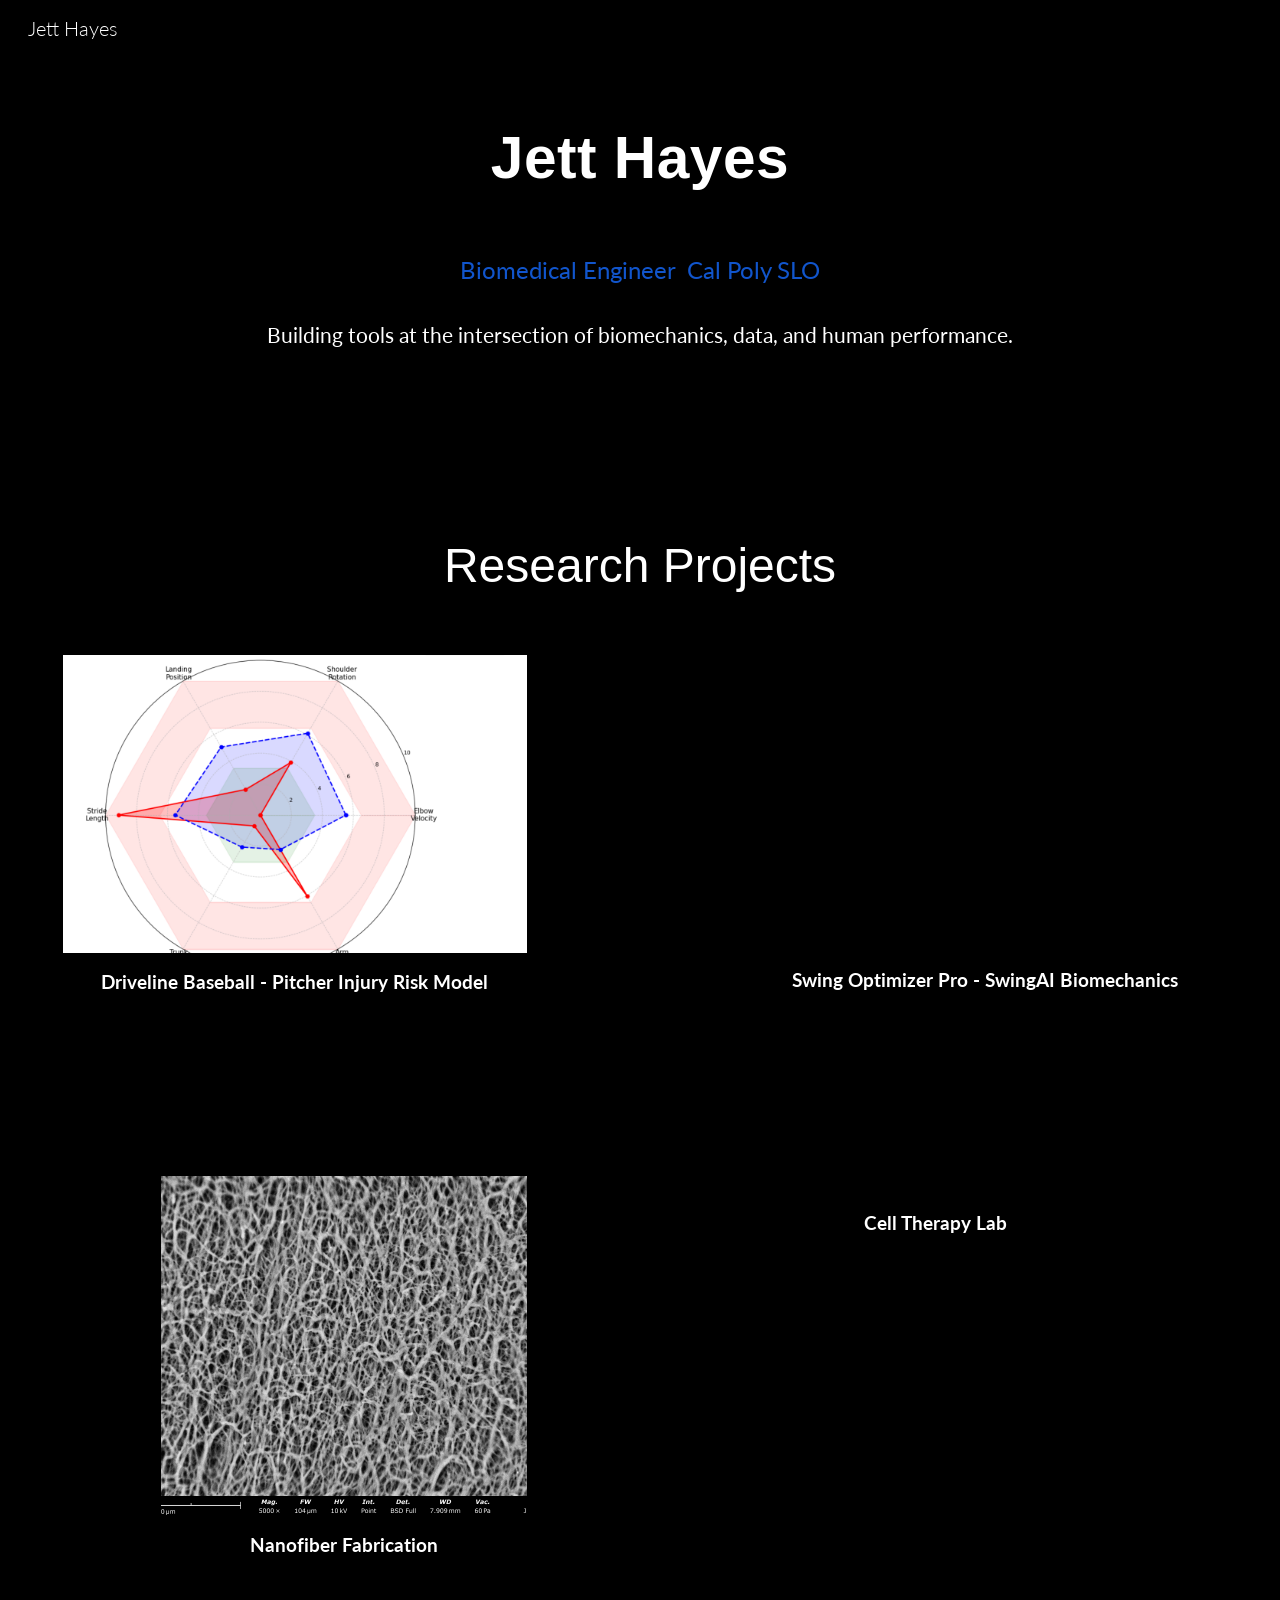
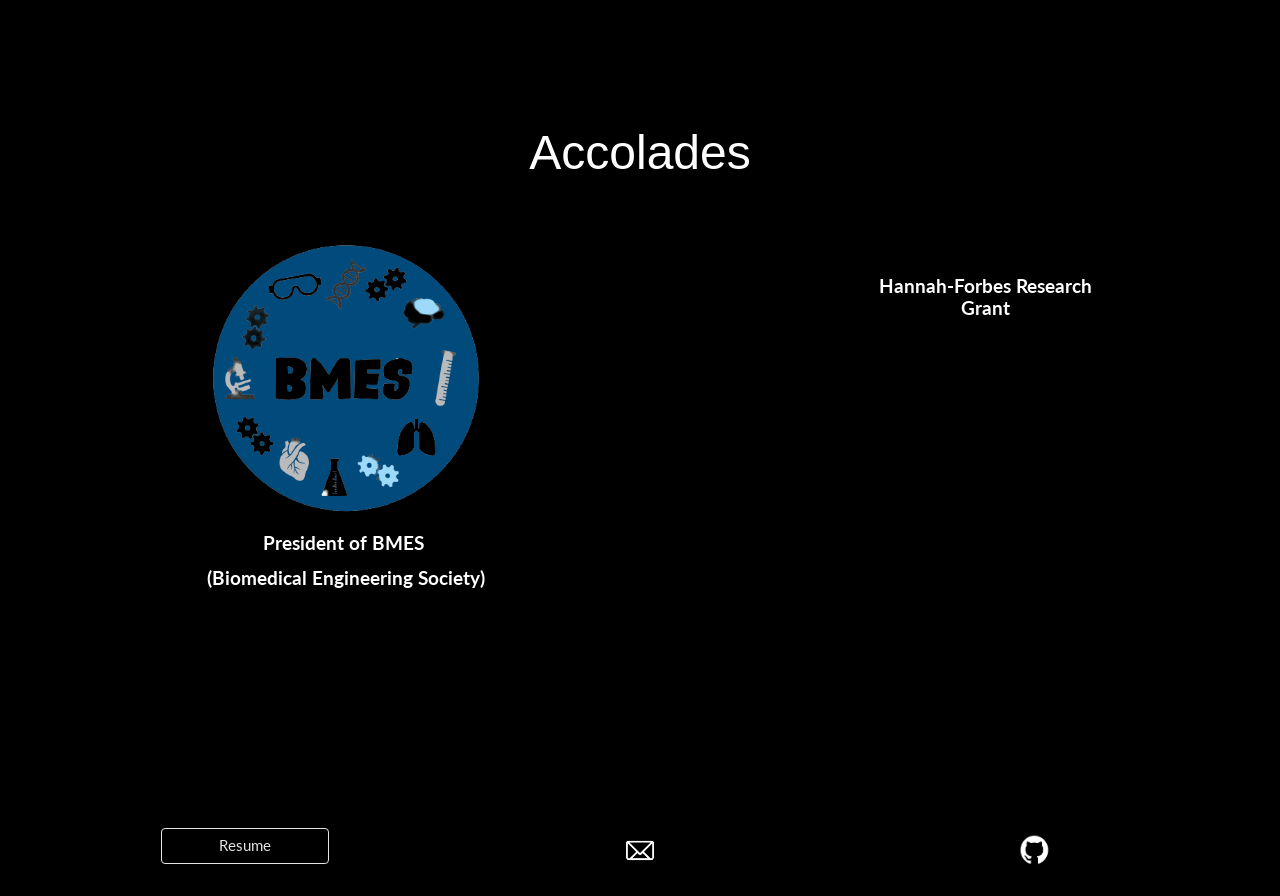
